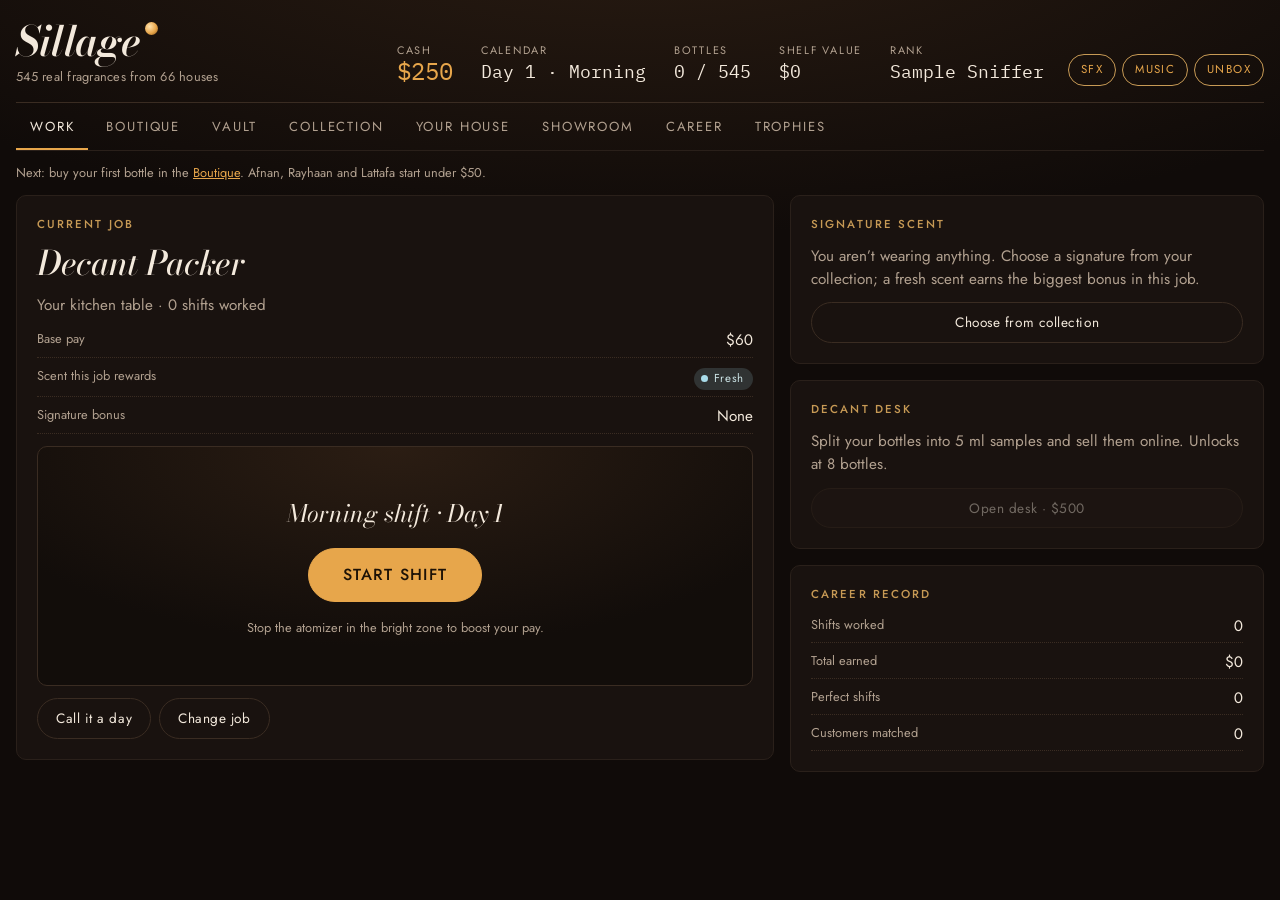
==== sillage.html @ 9f0fe723 "Add 49 fragrance notes and 45 accords to the house lab Black, green, white and matcha tea, ginger, y" ====
<!doctype html>
<html lang="en">
<head>
<meta charset="utf-8">
<meta name="viewport" content="width=device-width, initial-scale=1, viewport-fit=cover">
<title>Sillage Collector</title>
<meta name="claude:viewport-fit-sides" content="cover">
<meta name="description" content="Work your way from decant packer to CEO and build the biggest fragrance collection on Earth, then show it off in a 3D showroom.">
<link rel="preconnect" href="https://fonts.googleapis.com">
<link rel="preconnect" href="https://fonts.gstatic.com" crossorigin>
<link rel="stylesheet" href="https://fonts.googleapis.com/css2?family=Bodoni+Moda:ital,opsz,wght@0,6..96,400..800;1,6..96,400..800&family=IBM+Plex+Mono:wght@400;500&family=Jost:wght@300..600&display=swap">
<style>
/* Layout: a perfumer's counter at night. An instrument strip of stats up top,
   a tabbed work surface below, and a full-bleed showroom stage for the 3D rotunda.
   Single deliberate dark theme: resin-black wood, brass, amber juice. */
:root {
  --resin: #100b09;
  --counter: #19120f;
  --counter-2: #221914;
  --line: #3a2c22;
  --line-soft: #2a201a;
  --text: #f3e9dc;
  --muted: #b2a190;
  --amber: #e7a64b;
  --amber-ink: #1d1206;
  --brass: #c79a55;
  --mist: #b9d3ec;
  --good: #8fd09a;
  --bad: #e7765f;

  --f-display: "Bodoni Moda", Didot, "Bodoni 72", "Bodoni MT", Georgia, serif;
  --f-body: "Jost", "Futura", "Century Gothic", "Avenir Next", system-ui, sans-serif;
  --f-mono: "IBM Plex Mono", ui-monospace, "SF Mono", Menlo, Consolas, monospace;

  --step--1: 0.8rem;
  --step-0: 0.95rem;
  --step-1: 1.15rem;
  --step-2: 1.5rem;
  --step-3: 2.1rem;
  --step-4: clamp(2.4rem, 5vw, 3.6rem);

  --r: 10px;
  color-scheme: dark;
}

* { box-sizing: border-box; }
[hidden] { display: none !important; }
html, body { height: 100%; }
body {
  margin: 0;
  background: var(--resin);
  background-image: radial-gradient(120% 60% at 50% -10%, #2a1c12 0%, transparent 60%);
  background-attachment: fixed;
  color: var(--text);
  font-family: var(--f-body);
  font-size: var(--step-0);
  line-height: 1.5;
  -webkit-font-smoothing: antialiased;
}
button, input, select { font: inherit; color: inherit; }
a { color: var(--amber); }
:focus-visible { outline: 2px solid var(--amber); outline-offset: 2px; }
h1, h2, h3 { font-family: var(--f-display); font-weight: 500; margin: 0; text-wrap: balance; letter-spacing: -0.01em; }
h1 { font-size: var(--step-4); font-style: italic; line-height: 1; }
h2 { font-size: var(--step-3); line-height: 1.1; }
h3 { font-size: var(--step-1); line-height: 1.2; }
p { margin: 0; }
.muted { color: var(--muted); }
.small, .tiny { font-size: var(--step--1); }
.mono { font-family: var(--f-mono); }
.eyebrow { font-size: 0.72rem; letter-spacing: 0.18em; text-transform: uppercase; color: var(--brass); font-weight: 500; }

.app {
  max-width: 1320px; margin: 0 auto;
  padding-left: max(16px, env(safe-area-inset-left, 0px));
  padding-right: max(16px, env(safe-area-inset-right, 0px));
  padding-block: 0 48px;
}

/* ---------- header ---------- */
.top {
  display: grid; grid-template-columns: auto 1fr auto; align-items: end; gap: 24px;
  padding-block: 22px 16px; border-bottom: 1px solid var(--line);
}
.wordmark { font-family: var(--f-display); font-style: italic; font-weight: 600; font-size: 2.6rem; line-height: 0.9; letter-spacing: -0.02em; }
.wordmark::after { content: ""; display: inline-block; width: 0.32em; height: 0.32em; margin-left: 0.12em; border-radius: 50%; background: radial-gradient(circle at 35% 35%, #ffe2ad, var(--amber) 55%, #8a5416); vertical-align: 0.5em; }
.tagline { font-size: var(--step--1); color: var(--muted); margin-top: 6px; letter-spacing: 0.02em; }
.stats { display: flex; flex-wrap: wrap; justify-content: flex-end; gap: 6px 28px; margin: 0; }
.stat { min-width: 0; }
.stat dt { font-size: 0.68rem; letter-spacing: 0.16em; text-transform: uppercase; color: var(--muted); }
.stat dd { margin: 0; font-family: var(--f-mono); font-size: var(--step-1); font-variant-numeric: tabular-nums; white-space: nowrap; }
.stat.cash dd { color: var(--amber); font-size: var(--step-2); line-height: 1.1; }
.toggles { display: flex; gap: 6px; }
.icon-btn {
  border: 1px solid var(--line); background: transparent; border-radius: 999px; padding: 6px 12px;
  font-size: 0.72rem; letter-spacing: 0.12em; text-transform: uppercase; cursor: pointer; color: var(--muted);
}
.icon-btn[aria-pressed="true"] { color: var(--amber); border-color: var(--brass); }
.icon-btn[aria-pressed="false"] { text-decoration: line-through; }

.tabs { display: flex; gap: 4px; overflow-x: auto; scrollbar-width: none; border-bottom: 1px solid var(--line-soft); }
.tabs::-webkit-scrollbar { display: none; }
.tabs button {
  flex: none; background: none; border: 0; padding: 14px 14px 12px; cursor: pointer; color: var(--muted);
  font-size: 0.82rem; letter-spacing: 0.14em; text-transform: uppercase; border-bottom: 2px solid transparent;
}
.tabs button:hover { color: var(--text); }
.tabs button[aria-selected="true"] { color: var(--text); border-bottom-color: var(--amber); }
.goal { padding-block: 12px; font-size: var(--step--1); color: var(--muted); min-height: 2.6em; }
.goal b { color: var(--text); font-weight: 500; }

/* ---------- shared pieces ---------- */
.panel { background: var(--counter); border: 1px solid var(--line-soft); border-radius: var(--r); padding: 20px; display: flex; flex-direction: column; gap: 12px; min-width: 0; }
.section-head { display: flex; flex-wrap: wrap; align-items: end; justify-content: space-between; gap: 12px 32px; margin-block: 8px 20px; }
.section-head > p { max-width: 52ch; }
.sub { font-size: var(--step-2); font-style: italic; margin-block: 36px 14px; }

.btn {
  display: inline-flex; align-items: center; justify-content: center; gap: 6px; cursor: pointer; text-decoration: none;
  background: var(--counter-2); color: var(--text); border: 1px solid var(--line); border-radius: 999px;
  padding: 9px 18px; font-size: 0.85rem; letter-spacing: 0.04em; transition: background 0.15s, border-color 0.15s, transform 0.1s;
}
.btn:hover:not(:disabled) { border-color: var(--brass); }
.btn:active:not(:disabled) { transform: translateY(1px); }
.btn:disabled { opacity: 0.4; cursor: not-allowed; }
.btn-primary { background: var(--amber); color: var(--amber-ink); border-color: var(--amber); font-weight: 500; }
.btn-primary:hover:not(:disabled) { background: #f2b866; border-color: #f2b866; }
.btn-ghost { background: transparent; }
.btn-big { padding: 14px 34px; font-size: 1rem; letter-spacing: 0.08em; text-transform: uppercase; }
.btn-small { padding: 5px 11px; font-size: 0.76rem; }
.btn.on { border-color: var(--amber); color: var(--amber); }
.btn-sell.confirm { background: var(--bad); border-color: var(--bad); color: #1a0703; }
.more { margin: 20px auto 0; display: flex; }
.row-actions { display: flex; flex-wrap: wrap; gap: 8px; }
.hint { font-size: var(--step--1); color: var(--muted); }
.empty { color: var(--muted); padding: 24px 0; grid-column: 1 / -1; }

.fam { --c: #999; display: inline-flex; align-items: center; gap: 6px; font-size: 0.72rem; letter-spacing: 0.06em; padding: 2px 9px 2px 7px; border-radius: 999px; background: color-mix(in srgb, var(--c) 16%, transparent); color: color-mix(in srgb, var(--c) 55%, var(--text)); white-space: nowrap; }
.fam::before { content: ""; width: 7px; height: 7px; border-radius: 50%; background: var(--c); }
.fam-fresh { --c: #a9dcea; } .fam-citrus { --c: #f1d34f; } .fam-aquatic { --c: #3f9fd3; } .fam-aromatic { --c: #93c47d; }
.fam-woody { --c: #b97c42; } .fam-spicy { --c: #cf5530; } .fam-sweet { --c: #e98fb6; } .fam-gourmand { --c: #b0683c; }
.fam-amber { --c: #e3962f; } .fam-oud { --c: #8a5034; } .fam-leather { --c: #9a5634; } .fam-tobacco { --c: #b47a36; }
.fam-floral { --c: #f2a9cb; } .fam-musk { --c: #efe5d6; }
.tier { font-size: 0.68rem; letter-spacing: 0.14em; text-transform: uppercase; color: var(--muted); border: 1px solid var(--line); border-radius: 4px; padding: 1px 6px; white-space: nowrap; }
.tier.vint { color: var(--mist); border-color: color-mix(in srgb, var(--mist) 40%, transparent); }
.tags { display: flex; flex-wrap: wrap; gap: 6px; align-items: center; }
.owned-tag { font-size: 0.74rem; color: var(--good); letter-spacing: 0.04em; }
.owned-tag.sold { color: var(--muted); }

.kv { display: grid; gap: 8px; margin: 0; }
.kv > div { display: flex; justify-content: space-between; gap: 12px; border-bottom: 1px dotted var(--line); padding-bottom: 6px; }
.kv dt { color: var(--muted); font-size: var(--step--1); }
.kv dd { margin: 0; text-align: right; font-variant-numeric: tabular-nums; }
.kv dd small { display: block; color: var(--muted); font-size: 0.72rem; }
.kv.compact > div { padding-bottom: 4px; }

/* ---------- cards ---------- */
.grid { display: grid; grid-template-columns: repeat(auto-fill, minmax(min(100%, 270px), 1fr)); gap: 12px; }
.card {
  display: grid; grid-template-columns: 64px 1fr; gap: 14px; align-items: start;
  background: var(--counter); border: 1px solid var(--line-soft); border-radius: var(--r); padding: 14px 14px 12px;
  transition: border-color 0.2s, transform 0.2s; min-width: 0;
}
.card:hover { border-color: var(--line); transform: translateY(-2px); }
.card-art { display: grid; place-items: center; height: 86px; background: radial-gradient(60% 55% at 50% 60%, #2b1f17, transparent 70%); border-radius: 8px; }
.card-art svg { filter: drop-shadow(0 6px 8px rgba(0, 0, 0, 0.5)); transition: transform 0.3s; }
.card:hover .card-art svg { transform: rotate(-4deg) scale(1.06); }
.card-body { display: flex; flex-direction: column; gap: 6px; min-width: 0; }
.house { font-size: 0.7rem; letter-spacing: 0.16em; text-transform: uppercase; color: var(--brass); }
.card h3 { font-size: 1.08rem; overflow-wrap: anywhere; }
.card-foot { display: flex; flex-wrap: wrap; align-items: center; justify-content: space-between; gap: 6px 10px; margin-top: auto; padding-top: 6px; }
.price { font-family: var(--f-mono); font-variant-numeric: tabular-nums; font-size: 0.95rem; }
.price s { color: var(--muted); font-size: 0.8rem; }
.trend { font-size: 0.6rem; vertical-align: 2px; }
.trend.up { color: var(--bad); } .trend.down { color: var(--good); }
.deal { font-size: 0.7rem; color: var(--amber-ink); background: var(--amber); padding: 1px 7px; border-radius: 4px; letter-spacing: 0.04em; }
.btn-buy { padding: 6px 16px; }
.card.is-owned { opacity: 0.72; }
.card.owned { opacity: 1; }
.card.is-sig { border-color: var(--amber); box-shadow: 0 0 0 1px var(--amber) inset; }
.card.tier-luxury { background: linear-gradient(160deg, #241913, var(--counter) 60%); }
.card.tier-haute, .card.tier-legendary { background: linear-gradient(160deg, #33220f, var(--counter) 65%); border-color: color-mix(in srgb, var(--brass) 55%, transparent); }
.card.tier-legendary h3 { color: #ffdca0; }
.batch { font-family: var(--f-mono); font-size: 0.7rem; color: var(--muted); }
.mini-actions { display: flex; flex-wrap: wrap; gap: 4px; }
.deals { margin-bottom: 32px; }
.deals .card { border-color: color-mix(in srgb, var(--amber) 35%, transparent); }

.filters { display: flex; flex-wrap: wrap; gap: 10px 14px; align-items: end; padding: 16px; background: var(--counter); border: 1px solid var(--line-soft); border-radius: var(--r); }
.filters label, .inline { display: flex; flex-direction: column; gap: 4px; font-size: 0.68rem; letter-spacing: 0.14em; text-transform: uppercase; color: var(--muted); min-width: 0; }
.filters .f-search { flex: 1 1 220px; }
.filters input[type="search"], select {
  background: var(--resin); border: 1px solid var(--line); border-radius: 8px; padding: 8px 10px; font-size: 0.9rem;
  letter-spacing: normal; text-transform: none; color: var(--text); min-width: 0; max-width: 100%;
}
.filters .f-check { flex-direction: row; align-items: center; gap: 8px; padding-bottom: 8px; }
.filters .f-check input { accent-color: var(--amber); width: 16px; height: 16px; }
.count { margin-block: 14px 10px; font-size: var(--step--1); }

/* ---------- work ---------- */
.work-grid { display: grid; grid-template-columns: minmax(0, 1.6fr) minmax(0, 1fr); gap: 16px; align-items: start; }
.job-card h2 { font-style: italic; }
.side-stack { display: flex; flex-direction: column; gap: 16px; min-width: 0; }
.stage { min-height: 240px; border-radius: var(--r); border: 1px solid var(--line); background: radial-gradient(90% 120% at 50% 0%, #2b1d13, #120d0a 70%); padding: 24px; display: grid; place-items: center; text-align: center; }
.shift-idle, .mg-timing, .mg-match, .shift-result { display: flex; flex-direction: column; gap: 16px; align-items: center; width: 100%; }
.shift-time { font-family: var(--f-display); font-style: italic; font-size: var(--step-2); }
.mg-title { font-size: 0.8rem; letter-spacing: 0.2em; text-transform: uppercase; color: var(--brass); }
.meter { position: relative; width: 100%; max-width: 520px; height: 44px; border-radius: 999px; background: linear-gradient(90deg, #1a120d, #2a1d14, #1a120d); border: 1px solid var(--line); overflow: hidden; }
.meter .zone { position: absolute; top: 0; bottom: 0; background: color-mix(in srgb, var(--amber) 28%, transparent); }
.meter .zone.perfect { background: var(--amber); box-shadow: 0 0 18px var(--amber); }
.meter .needle { position: absolute; top: -4px; bottom: -4px; width: 3px; margin-left: -1.5px; background: var(--text); box-shadow: 0 0 10px #fff; border-radius: 2px; }
.customer { font-family: var(--f-display); font-size: var(--step-1); max-width: 40ch; line-height: 1.35; }
.customer .who { display: block; font-family: var(--f-body); font-size: 0.72rem; letter-spacing: 0.16em; text-transform: uppercase; color: var(--brass); margin-bottom: 4px; }
.options { display: grid; grid-template-columns: repeat(auto-fit, minmax(min(100%, 170px), 1fr)); gap: 10px; width: 100%; }
.opt { display: flex; align-items: center; gap: 10px; text-align: left; background: var(--counter-2); border: 1px solid var(--line); border-radius: var(--r); padding: 10px 12px; cursor: pointer; transition: border-color 0.15s, transform 0.15s; min-width: 0; }
.opt:hover { border-color: var(--amber); transform: translateY(-2px); }
.opt span { display: flex; flex-direction: column; font-size: 0.9rem; line-height: 1.25; min-width: 0; overflow-wrap: anywhere; }
.opt small { font-size: 0.66rem; letter-spacing: 0.14em; text-transform: uppercase; color: var(--brass); }
.shift-result .grade { font-family: var(--f-display); font-style: italic; font-size: var(--step-3); }
.shift-result.perfect .grade { color: var(--amber); text-shadow: 0 0 24px color-mix(in srgb, var(--amber) 60%, transparent); }
.shift-result.miss .grade { color: var(--muted); }
.shift-result .pay { font-family: var(--f-mono); font-size: var(--step-3); color: var(--good); line-height: 1; }
.sig-row { display: flex; gap: 12px; align-items: center; }
.sig-row small { font-size: 0.68rem; letter-spacing: 0.14em; text-transform: uppercase; color: var(--brass); }
.bonus-list { list-style: none; padding: 0; margin: 0; display: grid; gap: 4px; font-size: var(--step--1); }
.bonus-list li { display: flex; justify-content: space-between; color: var(--muted); }
.bonus-list b { color: var(--good); font-family: var(--f-mono); font-weight: 400; }

/* ---------- vault ---------- */
.lots { display: grid; grid-template-columns: repeat(auto-fit, minmax(min(100%, 320px), 1fr)); gap: 14px; }
.lot { display: grid; grid-template-columns: 90px 1fr; gap: 16px; padding: 18px; border-radius: var(--r); background: linear-gradient(150deg, #2c1e12, var(--counter) 70%); border: 1px solid color-mix(in srgb, var(--brass) 40%, transparent); min-width: 0; }
.lot-art { display: grid; place-items: center; }
.lot-body { display: flex; flex-direction: column; gap: 8px; align-items: flex-start; min-width: 0; }
.lot h3 { font-size: var(--step-2); font-style: italic; overflow-wrap: anywhere; }

/* ---------- collection ---------- */
.summary { display: grid; grid-template-columns: repeat(auto-fit, minmax(min(100%, 200px), 1fr)); gap: 12px; margin-bottom: 20px; }
.sum-item { background: var(--counter); border: 1px solid var(--line-soft); border-radius: var(--r); padding: 16px 18px; display: flex; flex-direction: column; gap: 2px; min-width: 0; }
.sum-item .muted { font-size: 0.7rem; letter-spacing: 0.14em; text-transform: uppercase; }
.sum-item b { font-family: var(--f-display); font-size: var(--step-3); font-weight: 500; line-height: 1.1; overflow-wrap: anywhere; }
.sum-item small { color: var(--muted); font-size: var(--step--1); }
.sum-item.rank b { font-style: italic; color: var(--amber); font-size: var(--step-2); }
.bar { height: 4px; background: var(--line); border-radius: 4px; overflow: hidden; margin-block: 6px 2px; }
.bar i { display: block; height: 100%; background: var(--amber); }
.coll-layout { display: grid; grid-template-columns: minmax(0, 1fr) 320px; gap: 16px; align-items: start; }
.coll-main { min-width: 0; }
.coll-bar { display: flex; justify-content: space-between; align-items: end; gap: 12px; margin-bottom: 12px; flex-wrap: wrap; }
.inline { flex-direction: row; align-items: center; gap: 8px; }
.coll-side { display: flex; flex-direction: column; gap: 16px; min-width: 0; }
.houses { display: grid; grid-template-columns: 1fr 1fr; gap: 6px; max-height: 420px; overflow-y: auto; padding-right: 4px; }
.house-chip { position: relative; overflow: hidden; display: flex; justify-content: space-between; gap: 6px; text-align: left; background: var(--resin); border: 1px solid var(--line-soft); border-radius: 6px; padding: 6px 8px 8px; font-size: 0.76rem; cursor: pointer; min-width: 0; }
.house-chip span { overflow: hidden; text-overflow: ellipsis; white-space: nowrap; }
.house-chip small { color: var(--muted); font-family: var(--f-mono); font-size: 0.68rem; }
.house-chip i { position: absolute; left: 0; bottom: 0; height: 2px; background: var(--amber); }
.house-chip.on { border-color: var(--amber); }
.house-chip.done { border-color: color-mix(in srgb, var(--good) 50%, transparent); }
.house-chip.done small { color: var(--good); }
.clones { list-style: none; margin: 0; padding: 0; display: grid; gap: 8px; font-size: 0.8rem; }
.clones li { display: grid; gap: 1px; padding: 8px 10px; border: 1px solid var(--line-soft); border-radius: 6px; }
.clones li i { font-size: 0.66rem; letter-spacing: 0.12em; text-transform: uppercase; color: var(--muted); font-style: normal; }
.clones li span { color: var(--muted); }
.clones li span.got { color: var(--text); }
.clones li span.got::before { content: "✓ "; color: var(--good); }
.clones li.paired { border-color: color-mix(in srgb, var(--good) 45%, transparent); }

/* ---------- career ---------- */
.career-layout { display: grid; grid-template-columns: minmax(0, 1fr) 340px; gap: 16px; align-items: start; }
.jobs { display: grid; grid-template-columns: repeat(auto-fill, minmax(min(100%, 280px), 1fr)); gap: 12px; }
.job { background: var(--counter); border: 1px solid var(--line-soft); border-radius: var(--r); padding: 16px; display: flex; flex-direction: column; gap: 10px; align-items: flex-start; min-width: 0; }
.job.current { border-color: var(--amber); }
.job.locked { opacity: 0.7; }
.job-head { display: flex; justify-content: space-between; gap: 10px; width: 100%; }
.job-head h3 { font-style: italic; }
.wage { font-family: var(--f-mono); font-weight: 400; color: var(--amber); white-space: nowrap; }
.wage small { color: var(--muted); font-size: 0.7rem; }
.reqs { list-style: none; margin: 0; padding: 0; display: grid; gap: 3px; font-size: var(--step--1); color: var(--muted); }
.reqs li.ok { color: var(--good); }
.courses { list-style: none; margin: 0; padding: 0; display: grid; gap: 10px; }
.courses li { display: flex; justify-content: space-between; align-items: center; gap: 10px; padding-bottom: 10px; border-bottom: 1px dotted var(--line); }
.courses li div { display: flex; flex-direction: column; min-width: 0; }
.courses li small { color: var(--muted); font-size: 0.74rem; }
.courses .btn { flex: none; }

/* ---------- trophies ---------- */
.trophies { list-style: none; margin: 0; padding: 0; display: grid; grid-template-columns: repeat(auto-fill, minmax(min(100%, 300px), 1fr)); gap: 10px; }
.trophies li { display: grid; grid-template-columns: 34px 1fr auto; gap: 12px; align-items: center; padding: 12px 14px; background: var(--counter); border: 1px solid var(--line-soft); border-radius: var(--r); opacity: 0.55; }
.trophies li.got { opacity: 1; border-color: color-mix(in srgb, var(--brass) 50%, transparent); }
.trophies li div { display: flex; flex-direction: column; min-width: 0; }
.trophies small { color: var(--muted); font-size: 0.76rem; }
.trophies em { font-style: normal; font-family: var(--f-mono); font-size: 0.76rem; color: var(--muted); }
.medal { width: 30px; height: 30px; border-radius: 50%; border: 1px solid var(--line); background: var(--resin); }
.got .medal { background: radial-gradient(circle at 35% 30%, #ffe8b8, var(--amber) 50%, #7a4a12); border-color: var(--brass); box-shadow: 0 0 14px color-mix(in srgb, var(--amber) 45%, transparent); }

/* ---------- showroom ---------- */
body[data-view="showroom"] .goal { display: none; }
.stage#stage { position: relative; display: block; padding: 0; border-radius: 14px; overflow: hidden; height: clamp(440px, calc(100dvh - 190px), 960px); background: #070504; border-color: var(--line-soft); text-align: left; }
.stage3d { position: absolute; inset: 0; }
.showroom-canvas { display: block; width: 100%; height: 100%; touch-action: none; cursor: grab; }
.showroom-canvas:active { cursor: grabbing; }
.hud { position: absolute; inset: 0; pointer-events: none; }
.hud > * { pointer-events: auto; }
.hero-card {
  position: absolute; left: 18px; top: 18px; width: min(320px, calc(100% - 36px)); display: flex; flex-direction: column; gap: 8px;
  padding: 18px; border-radius: 12px; background: rgba(16, 11, 9, 0.62); border: 1px solid rgba(199, 154, 85, 0.3);
  backdrop-filter: blur(10px); -webkit-backdrop-filter: blur(10px);
}
.hero-card h2 { font-style: italic; font-size: var(--step-2); }
.hud-actions { position: absolute; right: 18px; top: 18px; display: flex; flex-direction: column; gap: 8px; align-items: stretch; }
.hud-actions .btn:not(.btn-primary) { background: rgba(16, 11, 9, 0.6); backdrop-filter: blur(6px); -webkit-backdrop-filter: blur(6px); }
.hud-hint { position: absolute; left: 50%; bottom: 14px; transform: translateX(-50%); width: max-content; max-width: calc(100% - 32px); text-align: center; font-size: 0.74rem; color: var(--muted); background: rgba(16, 11, 9, 0.55); padding: 6px 14px; border-radius: 999px; pointer-events: none; }
.tooltip { position: absolute; pointer-events: none; display: flex; flex-direction: column; padding: 8px 12px; background: rgba(16, 11, 9, 0.85); border: 1px solid var(--line); border-radius: 8px; font-family: var(--f-display); font-size: 1rem; max-width: 220px; }
.tooltip small { font-family: var(--f-body); font-size: 0.64rem; letter-spacing: 0.14em; text-transform: uppercase; color: var(--brass); }
.tooltip em { font-style: normal; font-family: var(--f-mono); font-size: 0.78rem; color: var(--amber); }
.empty-note { position: absolute; left: 50%; top: 50%; transform: translate(-50%, -50%); text-align: center; display: flex; flex-direction: column; gap: 10px; align-items: center; padding: 28px; max-width: calc(100% - 32px); background: rgba(16, 11, 9, 0.7); border-radius: 14px; border: 1px solid var(--line); }
.empty-note h2 { font-style: italic; }
.tour-card { position: absolute; left: 0; right: 0; bottom: 56px; text-align: center; pointer-events: none; padding-inline: 16px; opacity: 0; }
.tour-card.show { animation: card 4.6s ease both; }
.tour-card h2 { font-size: clamp(2.2rem, 6vw, 4.6rem); font-style: italic; line-height: 1; text-shadow: 0 4px 40px rgba(0, 0, 0, 0.9); }
.tour-card .house { font-size: 0.85rem; margin-block: 6px; }
.tour-val { font-family: var(--f-mono); color: var(--amber); font-size: 1.1rem; margin-top: 8px; }
@keyframes card { 0% { opacity: 0; transform: translateY(20px); letter-spacing: 0.04em; } 14% { opacity: 1; transform: none; letter-spacing: 0; } 86% { opacity: 1; } 100% { opacity: 0; transform: translateY(-8px); } }
.stage.touring .hero-card, .stage.touring .hud-hint { opacity: 0; transition: opacity 0.4s; }
.photo-exit { position: absolute; right: 18px; bottom: 18px; display: none; background: rgba(16, 11, 9, 0.6); }
.stage.photo .hud, .stage.photo .tour-card { display: none; }
.stage.photo .photo-exit { display: inline-flex; }
.fallback { position: absolute; inset: 0; display: grid; place-content: center; text-align: center; gap: 10px; padding: 24px; }

/* ---------- modal / toasts ---------- */
.modal { position: fixed; inset: 0; z-index: 50; display: grid; place-items: center; padding: 16px; background: rgba(5, 3, 2, 0.75); backdrop-filter: blur(4px); -webkit-backdrop-filter: blur(4px); }
.modal[hidden] { display: none !important; }
.modal-card { width: min(520px, 100%); background: var(--counter); border: 1px solid var(--brass); border-radius: 14px; padding: 24px; display: flex; flex-direction: column; gap: 14px; box-shadow: 0 30px 80px rgba(0, 0, 0, 0.6); }
.auc-head { display: flex; gap: 14px; align-items: center; }
.auc-head h2 { font-style: italic; font-size: var(--step-2); }
.auc-price { display: flex; align-items: baseline; flex-wrap: wrap; gap: 6px 14px; }
.auc-price b { font-family: var(--f-mono); font-size: var(--step-3); font-weight: 400; color: var(--amber); }
.leader { font-size: 0.8rem; color: var(--muted); }
.leader.you { color: var(--good); }
.auc-timer { height: 6px; background: var(--line); border-radius: 6px; overflow: hidden; }
.auc-timer div { height: 100%; background: linear-gradient(90deg, var(--bad), var(--amber)); transition: width 0.12s linear; }
.auc-log { list-style: none; margin: 0; padding: 0; display: grid; gap: 4px; font-size: 0.85rem; min-height: 6.5em; }
.auc-log li { display: flex; justify-content: space-between; color: var(--muted); }
.auc-log li:first-child { color: var(--text); }
.auc-log li.you span { color: var(--good); }
.auc-log b { font-family: var(--f-mono); font-weight: 400; }
.auc-result { font-family: var(--f-display); font-style: italic; font-size: var(--step-1); }

#toasts { position: fixed; z-index: 90; right: max(16px, env(safe-area-inset-right, 0px)); bottom: calc(16px + env(safe-area-inset-bottom, 0px)); display: flex; flex-direction: column; gap: 8px; width: min(340px, calc(100vw - 32px)); pointer-events: none; }
.toast { display: flex; flex-direction: column; gap: 2px; padding: 12px 16px; border-radius: 10px; background: rgba(28, 20, 16, 0.96); border: 1px solid var(--line); box-shadow: 0 12px 30px rgba(0, 0, 0, 0.45); font-size: 0.85rem; animation: toastIn 0.35s ease both; }
.toast b { font-weight: 500; }
.toast span { color: var(--muted); }
.toast.gold { border-color: var(--brass); background: linear-gradient(150deg, #3a2610, rgba(28, 20, 16, 0.96)); }
.toast.gold b { color: var(--amber); }
.toast.good b { color: var(--good); }
.toast.job b { color: var(--mist); }
.toast.bad b { color: var(--bad); }
.toast.out { opacity: 0; transform: translateX(20px); transition: all 0.5s; }
@keyframes toastIn { from { opacity: 0; transform: translateY(12px); } }
.float-num { position: fixed; z-index: 70; transform: translateX(-50%); font-family: var(--f-mono); font-size: 1.3rem; color: var(--good); pointer-events: none; animation: floatUp 1.3s ease-out forwards; text-shadow: 0 2px 12px rgba(0, 0, 0, 0.8); }
@keyframes floatUp { from { opacity: 1; translate: 0 0; } to { opacity: 0; translate: 0 -70px; } }

/* ---------- unboxing ---------- */
.unbox { position: fixed; inset: 0; z-index: 80; background: #080605; animation: ubIn 0.4s ease both; }
.unbox.leaving { animation: ubOut 0.38s ease both; }
@keyframes ubIn { from { opacity: 0; } }
@keyframes ubOut { to { opacity: 0; } }
body.unboxing { overflow: hidden; }
.unbox-stage { position: absolute; inset: 0; }
.unbox-canvas { display: block; width: 100%; height: 100%; cursor: pointer; touch-action: none; }
.unbox-eyebrow { position: absolute; left: 0; right: 0; top: calc(28px + env(safe-area-inset-top, 0px)); text-align: center; font-size: 0.78rem; letter-spacing: 0.24em; text-transform: uppercase; color: var(--brass); pointer-events: none; padding-inline: 16px; }
.unbox-prompt { position: absolute; left: 50%; bottom: calc(48px + env(safe-area-inset-bottom, 0px)); transform: translateX(-50%); font-family: var(--f-display); font-style: italic; font-size: var(--step-2); color: var(--text); pointer-events: none; white-space: nowrap; animation: pulse 1.6s ease-in-out infinite; }
@keyframes pulse { 50% { opacity: 0.45; } }
.unbox-card { position: absolute; left: max(32px, env(safe-area-inset-left, 0px)); bottom: calc(40px + env(safe-area-inset-bottom, 0px)); width: min(420px, calc(100% - 64px)); display: flex; flex-direction: column; gap: 8px; opacity: 0; }
.unbox-card.show { animation: cardIn 0.7s ease forwards; }
@keyframes cardIn { from { opacity: 0; transform: translateY(16px); } to { opacity: 1; transform: none; } }
.unbox-card h2 { font-size: clamp(2rem, 5vw, 3.6rem); font-style: italic; line-height: 1; text-shadow: 0 4px 30px rgba(0, 0, 0, 0.9); }
.unbox-actions { position: absolute; right: max(32px, env(safe-area-inset-right, 0px)); bottom: calc(40px + env(safe-area-inset-bottom, 0px)); display: flex; flex-direction: column; gap: 8px; animation: cardIn 0.6s 0.2s ease both; }
.unbox-actions .btn:not(.btn-primary) { background: rgba(16, 11, 9, 0.6); }
.unbox-skip { position: absolute; right: max(20px, env(safe-area-inset-right, 0px)); top: calc(18px + env(safe-area-inset-top, 0px)); }
@media (max-width: 760px) {
  .unbox-card { left: 16px; right: 16px; width: auto; bottom: calc(96px + env(safe-area-inset-bottom, 0px)); align-items: center; text-align: center; }
  .unbox-card .tags { justify-content: center; }
  .unbox-actions { left: 16px; right: 16px; bottom: calc(24px + env(safe-area-inset-bottom, 0px)); flex-direction: row; flex-wrap: wrap; justify-content: center; }
  .unbox-actions .btn { padding: 8px 14px; font-size: 0.8rem; }
  .unbox-eyebrow { top: calc(64px + env(safe-area-inset-top, 0px)); }
}

/* ---------- responsive ---------- */
@media (max-width: 1000px) {
  .work-grid, .coll-layout, .career-layout { grid-template-columns: minmax(0, 1fr); }
}
@media (max-width: 760px) {
  .top { grid-template-columns: 1fr auto; align-items: center; gap: 14px; }
  .stats { grid-column: 1 / -1; grid-row: 2; display: grid; grid-template-columns: repeat(2, minmax(0, 1fr)); justify-content: stretch; gap: 8px 14px; }
  .stat.cash { grid-column: 1 / -1; }
  .stat dd { font-size: 0.95rem; overflow: hidden; text-overflow: ellipsis; }
  .wordmark { font-size: 2rem; }
  .tagline { display: none; }
  .stage#stage { height: calc(100dvh - 330px); min-height: 440px; }
  .hero-card { left: 10px; top: 10px; padding: 12px; width: calc(100% - 20px); gap: 6px; }
  .hero-card .kv, .hud-hint { display: none; }
  .hud-actions { top: auto; right: 10px; left: 10px; bottom: 10px; flex-direction: row; flex-wrap: wrap; justify-content: center; }
  .hud-actions .btn { padding: 7px 12px; font-size: 0.76rem; }
  .tour-card { bottom: 110px; }
  .card { grid-template-columns: 52px 1fr; }
  .lot { grid-template-columns: 64px 1fr; }
}
@media (prefers-reduced-motion: reduce) {
  *, *::before, *::after { animation-duration: 0.01ms !important; transition-duration: 0.01ms !important; }
}

/* ---------- your house (atelier) ---------- */
.found-grid { display: grid; grid-template-columns: minmax(0, 1.3fr) minmax(0, 1fr); gap: 16px; }
.field { display: flex; flex-direction: column; gap: 6px; }
.field > span { font-size: 0.7rem; letter-spacing: 0.16em; text-transform: uppercase; color: var(--muted); }
.field input, .field select { background: var(--resin); border: 1px solid var(--line); border-radius: 8px; padding: 9px 12px; min-width: 0; }
.field.color { flex-direction: row; align-items: center; justify-content: space-between; }
.field.color input { width: 56px; height: 34px; padding: 2px; cursor: pointer; }
.palettes { display: grid; grid-template-columns: repeat(4, minmax(0, 1fr)); gap: 8px; }
.pal { background: var(--bg); color: var(--fg); border: 1px solid var(--line); border-radius: 8px; padding: 10px 6px; cursor: pointer; display: flex; flex-direction: column; align-items: center; gap: 2px; }
.pal b { font-family: var(--f-display); font-size: 1.3rem; font-weight: 500; }
.pal small { font-size: 0.66rem; opacity: 0.85; text-align: center; }
.pal.on { outline: 2px solid var(--amber); outline-offset: 2px; }
.found-preview { background: var(--bg); color: var(--fg); align-items: center; justify-content: center; min-height: 260px; text-align: center; }
.fp-name { font-family: var(--f-display); font-size: var(--step-3); letter-spacing: 0.12em; overflow-wrap: anywhere; }
.fp-city { letter-spacing: 0.4em; font-size: 0.8rem; opacity: 0.8; }
.maison-stats { display: flex; flex-wrap: wrap; gap: 12px 28px; }
.maison-stats > div { display: flex; flex-direction: column; gap: 2px; min-width: 110px; }
.maison-stats b { font-family: var(--f-mono); font-size: var(--step-1); font-weight: 500; }
.maison-stats .bar, .harmony .bar { height: 4px; background: var(--line-soft); border-radius: 4px; overflow: hidden; }
.maison-stats .bar i, .harmony .bar i { display: block; height: 100%; background: linear-gradient(90deg, var(--brass), var(--amber)); }
.subnav { display: flex; gap: 6px; flex-wrap: wrap; margin-bottom: 16px; }
.subnav button { background: transparent; border: 1px solid var(--line); border-radius: 999px; padding: 7px 16px; cursor: pointer; color: var(--muted); font-size: 0.82rem; }
.subnav button.on { color: var(--amber-ink); background: var(--amber); border-color: var(--amber); }
.range { display: grid; grid-template-columns: repeat(auto-fill, minmax(min(100%, 360px), 1fr)); gap: 16px; }
.cr-head { display: flex; gap: 12px; align-items: center; }
.creation .kv dd { font-family: var(--f-mono); font-size: 0.82rem; text-align: right; }
.reviews { list-style: none; margin: 0; padding: 0; display: grid; gap: 6px; font-size: var(--step--1); color: var(--muted); }
.reviews b { color: var(--text); font-weight: 500; }
.stars { color: var(--amber); letter-spacing: 1px; white-space: nowrap; }
.stars i { color: var(--line); font-style: normal; }
.empty-house { align-items: flex-start; max-width: 560px; }
.steps { list-style: none; display: flex; flex-wrap: wrap; gap: 6px; padding: 0; margin: 0 0 14px; }
.steps button { background: none; border: 0; border-bottom: 2px solid var(--line); padding: 6px 4px; color: var(--muted); cursor: pointer; font-size: 0.85rem; }
.steps li.on button { color: var(--text); border-color: var(--amber); }
.steps li.done button { color: var(--good); }
.lab-grid { display: grid; grid-template-columns: minmax(0, 1fr) 300px; gap: 16px; align-items: start; }
.notes-cols { display: grid; gap: 12px; }
.notes { display: flex; flex-wrap: wrap; gap: 6px; }
.note { --c: #999; display: inline-flex; gap: 6px; align-items: baseline; background: color-mix(in srgb, var(--c) 10%, transparent); border: 1px solid color-mix(in srgb, var(--c) 35%, var(--line)); color: var(--text); border-radius: 999px; padding: 5px 11px; cursor: pointer; font-size: 0.82rem; }
.note small { color: var(--muted); font-family: var(--f-mono); font-size: 0.68rem; }
.note.on { background: color-mix(in srgb, var(--c) 45%, var(--counter)); border-color: var(--c); }
.lab-summary { position: sticky; top: 12px; }
.harmony { display: grid; grid-template-columns: auto 1fr; align-items: baseline; gap: 4px 12px; }
.harmony b { font-family: var(--f-mono); font-size: var(--step-3); text-align: right; font-weight: 500; }
.harmony .bar { grid-column: 1 / -1; }
.acc { display: inline-block; border: 1px solid var(--brass); color: var(--brass); border-radius: 999px; padding: 0 8px; margin: 2px 2px 0 0; font-size: 0.72rem; }
.bad { color: var(--bad); }
.studio { display: grid; grid-template-columns: minmax(0, 1.1fr) minmax(0, 1fr) 280px; gap: 16px; align-items: start; }
.mp-wrap { display: flex; flex-direction: column; gap: 6px; }
.mp-view { aspect-ratio: 4 / 5; width: 100%; border-radius: var(--r); background: radial-gradient(80% 60% at 50% 35%, #3a2a1e, #120c09 70%); border: 1px solid var(--line-soft); overflow: hidden; }
.mp-view canvas { width: 100% !important; height: 100% !important; display: block; }
.studio-ctrls { gap: 10px; }
.lab-nav { margin-top: 16px; }
.biz-grid { display: grid; grid-template-columns: repeat(auto-fit, minmax(min(100%, 380px), 1fr)); gap: 16px; }
.ledger { list-style: none; margin: 0; padding: 0; display: grid; gap: 4px; font-family: var(--f-mono); font-size: 0.82rem; }
.ledger li { display: grid; grid-template-columns: 1fr 1fr auto; gap: 8px; border-bottom: 1px dotted var(--line); padding-bottom: 4px; }
.courses li.done { opacity: 0.6; }

/* collector requests + mystery boxes */
.wants { list-style: none; margin: 0; padding: 0; display: grid; grid-template-columns: repeat(auto-fill, minmax(min(100%, 300px), 1fr)); gap: 10px; }
.wants li { display: flex; align-items: center; justify-content: space-between; gap: 10px; background: var(--counter); border: 1px solid var(--line-soft); border-radius: var(--r); padding: 10px 14px; }
.wants li > div { display: flex; gap: 10px; align-items: center; min-width: 0; }
.wants li > div > div { display: flex; flex-direction: column; min-width: 0; }
.wants small { color: var(--muted); font-size: 0.72rem; }
.wants li.done { opacity: 0.55; }
.mystery { display: grid; grid-template-columns: repeat(auto-fit, minmax(min(100%, 260px), 1fr)); gap: 12px; }
.mystery-box { flex-direction: row; align-items: center; gap: 14px; }
.mystery-box > div:nth-child(2) { flex: 1; min-width: 0; }
.mb-art { width: 52px; height: 52px; flex: none; border-radius: 8px; background: linear-gradient(135deg, var(--brass), #6a4a20); display: grid; place-items: center; font-family: var(--f-display); font-size: 1.7rem; color: var(--amber-ink); }

@media (max-width: 900px) {
  .found-grid, .lab-grid, .studio { grid-template-columns: 1fr; }
  .lab-summary { position: static; }
  .palettes { grid-template-columns: repeat(2, minmax(0, 1fr)); }
  .mp-view { max-width: 420px; }
}

/* AI designer */
.ai-box { display: flex; flex-direction: column; gap: 8px; padding: 12px; border: 1px solid color-mix(in srgb, var(--amber) 45%, var(--line)); border-radius: 8px; background: color-mix(in srgb, var(--amber) 6%, transparent); margin-bottom: 4px; }
.ai-box textarea { background: var(--resin); border: 1px solid var(--line); border-radius: 8px; padding: 9px 12px; resize: vertical; min-height: 4.5em; font: inherit; color: inherit; }

/* ---------- house website: browser window ---------- */
.launch-site { max-width: 640px; }
.domain { display: flex; align-items: center; background: var(--resin); border: 1px solid var(--line); border-radius: 8px; overflow: hidden; }
.domain span { padding: 0 10px; color: var(--muted); font-family: var(--f-mono); font-size: 0.85rem; }
.domain input { flex: 1; min-width: 0; border: 0 !important; border-radius: 0 !important; font-family: var(--f-mono); }
.pill { display: inline-grid; place-items: center; min-width: 18px; height: 18px; padding: 0 5px; border-radius: 9px; background: var(--bad); color: #1a0703; font-size: 0.7rem; margin-left: 4px; }
.browser { border: 1px solid #3c3c40; border-radius: 12px; overflow: hidden; background: #1e1e21; box-shadow: 0 24px 60px rgba(0, 0, 0, 0.45); }
.b-chrome { display: flex; align-items: center; gap: 6px; padding: 9px 12px; background: linear-gradient(#2c2c30, #242427); border-bottom: 1px solid #38383d; }
.b-dots { display: flex; gap: 6px; margin-right: 6px; }
.b-dots i { width: 11px; height: 11px; border-radius: 50%; background: #ff5f57; }
.b-dots i:nth-child(2) { background: #febc2e; } .b-dots i:nth-child(3) { background: #28c840; }
.b-nav { background: none; border: 0; color: #d6d6da; font-size: 1.15rem; width: 28px; height: 28px; border-radius: 6px; cursor: pointer; }
.b-nav:hover:not(:disabled) { background: #36363b; }
.b-nav:disabled { opacity: 0.3; cursor: default; }
.b-url { flex: 1; min-width: 0; display: flex; align-items: center; gap: 6px; background: #161618; border-radius: 8px; padding: 6px 12px; font-family: var(--f-body); font-size: 0.82rem; color: #e6e6ea; white-space: nowrap; overflow: hidden; }
.b-lock { font-size: 0.72rem; opacity: 0.7; }
.b-path { color: #8e8e95; overflow: hidden; text-overflow: ellipsis; }

/* the storefront: its own look, driven by --s-* tokens from the house */
.site-view { position: relative; height: min(78vh, 760px); overflow: auto; background: var(--s-bg); color: var(--s-fg); font-family: var(--f-body); transition: opacity 0.2s; --s-muted: color-mix(in srgb, var(--s-fg) 62%, var(--s-bg)); --s-line: color-mix(in srgb, var(--s-fg) 16%, var(--s-bg)); scrollbar-color: var(--s-line) transparent; }
.site-view[data-font="serif"] h1, .site-view[data-font="serif"] h2, .site-view[data-font="serif"] h3 { font-family: var(--f-display); font-weight: 500; }
.site-view[data-font="sans"] h1, .site-view[data-font="sans"] h2, .site-view[data-font="sans"] h3 { font-family: var(--f-body); font-weight: 600; letter-spacing: -0.02em; font-style: normal; text-transform: none; }
.site-view button { font: inherit; color: inherit; background: none; border: 0; padding: 0; cursor: pointer; text-align: inherit; }
.site-view input, .site-view textarea, .site-view select { background: transparent; color: var(--s-fg); border: 1px solid var(--s-line); border-radius: 4px; padding: 10px 12px; min-width: 0; font: inherit; }
.site-view input:focus, .site-view textarea:focus, .site-view select:focus { outline: 2px solid var(--s-accent); outline-offset: 1px; }
.site-view select option { background: var(--s-bg); }
.w-announce { background: var(--s-accent); color: var(--s-bg); text-align: center; font-size: 0.74rem; letter-spacing: 0.14em; text-transform: uppercase; padding: 7px 12px; }
.w-header { position: sticky; top: 0; z-index: 2; display: flex; align-items: center; gap: 18px; padding: 16px clamp(16px, 4vw, 40px); background: color-mix(in srgb, var(--s-bg) 92%, transparent); backdrop-filter: blur(8px); -webkit-backdrop-filter: blur(8px); border-bottom: 1px solid var(--s-line); }
.w-logo { font-family: var(--f-display) !important; font-size: 1.25rem !important; letter-spacing: 0.22em; white-space: nowrap; }
.w-nav { display: flex; gap: 18px; flex: 1; flex-wrap: wrap; }
.w-nav button { font-size: 0.82rem; letter-spacing: 0.08em; text-transform: uppercase; color: var(--s-muted); padding: 4px 0; border-bottom: 1px solid transparent; white-space: nowrap; flex: none; }
.w-nav button.on, .w-nav button:hover { color: var(--s-fg); border-bottom-color: var(--s-accent); }
.w-search input { width: 150px; padding: 7px 10px; font-size: 0.85rem; }
.w-bag { font-size: 0.82rem; letter-spacing: 0.08em; text-transform: uppercase; white-space: nowrap; }
.w-bag span { display: inline-grid; place-items: center; min-width: 20px; height: 20px; border-radius: 10px; background: var(--s-accent); color: var(--s-bg); font-size: 0.72rem; margin-left: 4px; }
.w-main { padding: 0 clamp(16px, 4vw, 40px); }
.w-flash { margin: 16px 0 0; padding: 10px 14px; border: 1px solid var(--s-accent); border-radius: 4px; font-size: 0.88rem; }
.w-sec { padding: 40px 0; border-bottom: 1px solid var(--s-line); }
.w-sec:last-child { border-bottom: 0; }
.w-sec h2 { font-size: 1.7rem; }
.w-title { font-size: clamp(1.8rem, 4vw, 2.6rem); margin-bottom: 16px; }
.w-kicker, .w-label { font-size: 0.7rem; letter-spacing: 0.18em; text-transform: uppercase; color: var(--s-muted); }
.w-muted { color: var(--s-muted); }
.w-small { font-size: 0.82rem; margin-top: 6px; }
.w-bad { color: #c8433a; }
.w-ok { padding: 10px 14px; border-left: 3px solid var(--s-accent); background: var(--s-card); margin: 12px 0; }
.w-link { text-decoration: underline; text-underline-offset: 3px; font-size: 0.86rem; display: inline-block; margin-top: 4px; }
.w-row { display: flex; gap: 10px; flex-wrap: wrap; align-items: center; }
.w-btn { display: inline-flex; align-items: center; justify-content: center; background: var(--s-accent) !important; color: var(--s-bg) !important; padding: 13px 26px !important; font-size: 0.8rem !important; letter-spacing: 0.14em; text-transform: uppercase; border-radius: 2px; transition: opacity 0.15s; }
.w-btn:hover { opacity: 0.86; }
.w-btn-line { background: transparent !important; color: var(--s-fg) !important; box-shadow: inset 0 0 0 1px var(--s-fg); }
.w-wide { width: 100%; }
.w-grow { flex: 1; }
.w-hero { display: grid; grid-template-columns: minmax(0, 1fr) minmax(0, 1fr); gap: 24px; align-items: center; min-height: 420px; padding: 32px 0; border-bottom: 1px solid var(--s-line); }
.w-hero h1 { font-size: clamp(2.4rem, 6vw, 4.4rem); line-height: 1; margin: 12px 0 16px; }
.site-view[data-tpl="luxe"] .w-hero h1 { font-style: italic; }
.w-lede { font-size: 1.05rem; color: var(--s-muted); max-width: 40ch; margin-bottom: 24px; }
.w-hero-art { position: relative; height: 400px; }
.w-hero-art .w-img { position: absolute; height: 100%; width: auto; max-width: 70%; }
.w-hero-box { left: 4%; top: 6%; height: 82% !important; opacity: 0.92; }
.w-hero-bottle { right: 4%; bottom: 0; filter: drop-shadow(0 20px 30px rgba(0, 0, 0, 0.35)); }
.w-img { display: block; object-fit: contain; }
.w-img:not([src]) { visibility: hidden; }
.w-sec-head { display: flex; align-items: baseline; justify-content: space-between; gap: 12px; margin-bottom: 20px; }
.w-grid { display: grid; grid-template-columns: repeat(auto-fill, minmax(min(100%, 200px), 1fr)); gap: 28px 20px; }
.w-card { display: flex; flex-direction: column; gap: 10px; }
.w-card-img { background: var(--s-card) !important; aspect-ratio: 4 / 5; display: grid !important; place-items: center; border-radius: 2px; overflow: hidden; transition: transform 0.25s; }
.w-card-img:hover { transform: translateY(-3px); }
.w-card-img .w-img { width: 82%; height: 92%; }
.w-card h3 { font-size: 1.15rem; }
.w-card-body { display: flex; flex-direction: column; gap: 6px; align-items: flex-start; }
.w-price { display: flex; gap: 8px; align-items: center; }
.w-stars { color: var(--s-accent); letter-spacing: 1px; font-size: 0.85rem; }
.w-stars i { font-style: normal; color: var(--s-line); }
.w-band { padding: 56px clamp(16px, 6vw, 80px); margin: 0 calc(-1 * clamp(16px, 4vw, 40px)); background: var(--s-card); text-align: center; }
.w-band > div { max-width: 640px; margin: 0 auto; display: flex; flex-direction: column; gap: 12px; align-items: center; }
.w-posts { display: grid; grid-template-columns: repeat(auto-fill, minmax(min(100%, 240px), 1fr)); gap: 20px; }
.w-post { border-top: 1px solid var(--s-fg); padding-top: 12px; display: flex; flex-direction: column; gap: 6px; }
.w-post h3 { font-size: 1.25rem; }
.w-news { padding: 48px 0; text-align: center; display: flex; flex-direction: column; gap: 10px; align-items: center; }
.w-news .w-row { justify-content: center; }
.w-news input { width: min(320px, 100%); }
.w-filters { display: flex; flex-wrap: wrap; justify-content: space-between; gap: 12px; margin-bottom: 12px; }
.w-chips { display: flex; flex-wrap: wrap; gap: 6px; }
.w-chips button { border: 1px solid var(--s-line) !important; padding: 6px 14px !important; border-radius: 999px; font-size: 0.8rem; }
.w-chips button.on { background: var(--s-fg) !important; color: var(--s-bg) !important; border-color: var(--s-fg) !important; }
.w-select { display: flex; gap: 8px; align-items: center; font-size: 0.82rem; color: var(--s-muted); }
.w-product { display: grid; grid-template-columns: minmax(0, 1.1fr) minmax(0, 1fr); gap: 40px; }
.w-gallery { display: flex; flex-direction: column; gap: 10px; }
.w-main-img { background: var(--s-card); aspect-ratio: 4 / 5; display: grid; place-items: center; }
.w-main-img .w-img { width: 80%; height: 90%; }
.w-thumbs { display: flex; gap: 10px; }
.w-thumbs button { width: 74px; aspect-ratio: 4 / 5; background: var(--s-card) !important; display: grid !important; place-items: center; outline: 1px solid transparent; }
.w-thumbs button.on { outline-color: var(--s-fg); }
.w-thumbs .w-img { width: 80%; height: 90%; }
.w-buy { display: flex; flex-direction: column; gap: 14px; align-items: stretch; }
.w-buy h1 { font-size: clamp(2rem, 4vw, 3rem); line-height: 1.05; }
.w-big-price { font-size: 1.5rem; }
.w-opts { display: flex; gap: 8px; align-items: center; flex-wrap: wrap; }
.w-opts .w-label { width: 100%; }
.w-opts button { border: 1px solid var(--s-line) !important; padding: 10px 16px !important; display: flex !important; flex-direction: column; align-items: center; font-size: 0.85rem; min-width: 96px; }
.w-opts button small { color: var(--s-muted); font-size: 0.74rem; }
.w-opts button.on { border-color: var(--s-fg) !important; box-shadow: inset 0 0 0 1px var(--s-fg); }
.w-qty { display: inline-flex; align-items: center; border: 1px solid var(--s-line); }
.w-qty button { width: 38px; height: 42px; font-size: 1.1rem; text-align: center !important; }
.w-qty span { min-width: 28px; text-align: center; }
.w-stock { font-size: 0.82rem; color: var(--s-muted); }
.w-buy details { border-top: 1px solid var(--s-line); padding: 12px 0 0; }
.w-buy summary { cursor: pointer; font-size: 0.8rem; letter-spacing: 0.14em; text-transform: uppercase; }
.w-buy details p { margin-top: 8px; color: var(--s-muted); font-size: 0.92rem; }
.w-pyramid { display: grid; gap: 6px; margin: 10px 0 0; }
.w-pyramid div { display: grid; grid-template-columns: 70px 1fr; gap: 10px; }
.w-pyramid dt { font-size: 0.72rem; letter-spacing: 0.14em; text-transform: uppercase; color: var(--s-muted); }
.w-pyramid dd { margin: 0; }
.w-reviews { list-style: none; padding: 0; margin: 0; display: grid; gap: 16px; max-width: 760px; }
.w-reviews li { border-bottom: 1px solid var(--s-line); padding-bottom: 14px; display: flex; flex-direction: column; gap: 4px; }
.w-cart-grid { display: grid; grid-template-columns: minmax(0, 1.5fr) minmax(260px, 1fr); gap: 32px; align-items: start; }
.w-lines { list-style: none; margin: 0; padding: 0; display: grid; gap: 16px; }
.w-lines li { display: grid; grid-template-columns: 72px 1fr auto; gap: 14px; align-items: center; border-bottom: 1px solid var(--s-line); padding-bottom: 16px; }
.w-line-img { width: 72px; height: 90px; background: var(--s-card); }
.w-lines li > div { display: flex; flex-direction: column; gap: 6px; align-items: flex-start; }
.w-line-end { align-items: flex-end !important; }
.w-summary { background: var(--s-card); padding: 20px; display: flex; flex-direction: column; gap: 14px; }
.w-code .w-row { flex-wrap: nowrap; }
.w-code input { flex: 1; text-transform: uppercase; }
.w-totals { display: grid; gap: 8px; margin: 0; }
.w-totals div { display: flex; justify-content: space-between; }
.w-totals dd { margin: 0; }
.w-total { border-top: 1px solid var(--s-line); padding-top: 10px; font-size: 1.1rem; }
.w-form { display: flex; flex-direction: column; gap: 12px; }
.w-form h3 { font-size: 1.1rem; margin-top: 8px; }
.w-field { display: flex; flex-direction: column; gap: 4px; font-size: 0.82rem; color: var(--s-muted); }
.w-field.err input, .w-field.err textarea { border-color: #c8433a; }
.w-field small { color: #c8433a; }
.w-two { display: grid; grid-template-columns: 1fr 1fr; gap: 12px; }
.w-test { font-size: 0.82rem; padding: 10px 12px; border: 1px dashed var(--s-line); color: var(--s-muted); }
.w-mini { list-style: none; padding: 0; margin: 0; display: grid; gap: 8px; font-size: 0.9rem; }
.w-mini li { display: flex; justify-content: space-between; gap: 10px; }
.w-done, .w-article { max-width: 680px; display: flex; flex-direction: column; gap: 14px; align-items: flex-start; }
.w-article p { line-height: 1.7; }
.w-facts { display: grid; grid-template-columns: repeat(3, 1fr); gap: 16px; width: 100%; margin: 12px 0 0; }
.w-facts div { border-top: 1px solid var(--s-fg); padding-top: 8px; }
.w-facts dd { margin: 0; font-size: 1.6rem; font-family: var(--f-display); }
.w-footer { display: grid; grid-template-columns: 2fr 1fr 1fr; gap: 20px; padding: 36px clamp(16px, 4vw, 40px); border-top: 1px solid var(--s-line); background: var(--s-card); }
.w-footer > div { display: flex; flex-direction: column; gap: 4px; align-items: flex-start; }
.w-logo-f { font-family: var(--f-display); letter-spacing: 0.22em; }
.w-copy { grid-column: 1 / -1; font-size: 0.75rem; }

/* site dashboard */
.site-switch { margin-top: -4px; }
.kpis { display: grid; grid-template-columns: repeat(auto-fit, minmax(min(100%, 200px), 1fr)); gap: 12px; margin-bottom: 16px; }
.kpis > div { background: var(--counter); border: 1px solid var(--line-soft); border-radius: var(--r); padding: 14px 16px; display: flex; flex-direction: column; gap: 2px; }
.kpis b { font-family: var(--f-mono); font-size: var(--step-2); font-weight: 500; }
.kpis small { color: var(--muted); font-size: 0.74rem; }
.admin-grid { display: grid; grid-template-columns: repeat(auto-fit, minmax(min(100%, 420px), 1fr)); gap: 16px; }
.rev-chart { display: flex; align-items: flex-end; gap: 2px; height: 180px; padding-top: 8px; border-bottom: 1px solid var(--line); }
.rev-bar { position: relative; flex: 0 1 44px; height: 100%; display: flex; flex-direction: column; justify-content: flex-end; align-items: stretch; outline: none; }
.rev-bar i { display: block; background: var(--amber); border-radius: 4px 4px 0 0; min-height: 2px; }
.rev-bar.live i { background: color-mix(in srgb, var(--amber) 55%, var(--counter)); }
.rev-bar em { position: absolute; bottom: -18px; left: 0; right: 0; text-align: center; font-style: normal; font-size: 0.62rem; color: var(--muted); font-family: var(--f-mono); }
.rev-bar::before { content: ""; position: absolute; inset: 0 -1px; }
.rev-tip { display: none; position: absolute; bottom: calc(100% + 6px); left: 50%; transform: translateX(-50%); background: #0c0806; border: 1px solid var(--line); border-radius: 6px; padding: 6px 9px; font-size: 0.72rem; white-space: nowrap; z-index: 3; color: var(--text); }
.rev-bar:hover .rev-tip, .rev-bar:focus .rev-tip { display: block; }
.rev-bar:hover i, .rev-bar:focus i { filter: brightness(1.15); }
.rev-chart + .hint { margin-top: 24px; }
.orders { overflow-x: auto; }
.orders table { width: 100%; border-collapse: collapse; font-size: 0.8rem; }
.orders th { text-align: left; font-weight: 500; color: var(--muted); font-size: 0.68rem; letter-spacing: 0.12em; text-transform: uppercase; padding: 6px 8px; border-bottom: 1px solid var(--line); }
.orders td { padding: 7px 8px; border-bottom: 1px dotted var(--line); vertical-align: top; }
.orders td small { display: block; color: var(--muted); }
.orders td:first-child, .orders td:nth-child(5) { font-family: var(--f-mono); }
.orders tr.test td { color: var(--mist); }
.inbox { list-style: none; margin: 0; padding: 0; display: grid; gap: 12px; max-height: 420px; overflow: auto; }
.inbox li { border-bottom: 1px dotted var(--line); padding-bottom: 10px; display: flex; flex-direction: column; gap: 6px; }
.inbox li.done { opacity: 0.6; }
.good { color: var(--good); }
.code-form input { flex: 1; min-width: 100px; text-transform: uppercase; font-family: var(--f-mono); background: var(--resin); border: 1px solid var(--line); border-radius: 8px; padding: 8px 10px; }
.code-form select { background: var(--resin); border: 1px solid var(--line); border-radius: 8px; padding: 8px 10px; }
.studio-ctrls textarea { background: var(--resin); border: 1px solid var(--line); border-radius: 8px; padding: 9px 12px; font: inherit; color: inherit; resize: vertical; }

@media (max-width: 760px) {
  .w-hero, .w-product, .w-cart-grid { grid-template-columns: 1fr; }
  .w-hero-art { height: 300px; }
  .w-header { flex-wrap: wrap; gap: 10px; }
  .w-logo { font-size: 1rem !important; letter-spacing: 0.14em; flex: 1 1 100%; }
  .w-nav { order: 3; flex: 1 1 100%; gap: 16px; overflow-x: auto; flex-wrap: nowrap; scrollbar-width: none; }
  .w-search { flex: 1; }
  .w-search input { width: 100%; }
  .w-footer { grid-template-columns: 1fr 1fr; }
  .w-footer > div:first-child { grid-column: 1 / -1; }
  .b-dots { display: none; }
  .site-view { height: 72vh; }
}

</style>
</head>
<body>
<div class="app">
  <header class="top">
    <div class="brand">
      <p class="wordmark">Sillage</p>
      <p class="tagline" id="catalog-count">Real fragrances from the world’s houses</p>
    </div>
    <dl class="stats" aria-label="Your status">
      <div class="stat cash"><dt>Cash</dt><dd id="stat-cash">$0</dd></div>
      <div class="stat"><dt>Calendar</dt><dd id="stat-day">Day 1</dd></div>
      <div class="stat"><dt>Bottles</dt><dd id="stat-bottles">0</dd></div>
      <div class="stat"><dt>Shelf value</dt><dd id="stat-value">$0</dd></div>
      <div class="stat"><dt>Rank</dt><dd id="stat-rank">Sample Sniffer</dd></div>
    </dl>
    <div class="toggles">
      <button class="icon-btn" id="btn-sfx" data-action="toggle-sfx" aria-pressed="true" title="Sound effects">SFX</button>
      <button class="icon-btn" id="btn-music" data-action="toggle-music" aria-pressed="true" title="Showroom music">Music</button>
      <button class="icon-btn" id="btn-unbox" data-action="toggle-unbox" aria-pressed="true" title="Play the unboxing scene for new bottles">Unbox</button>
    </div>
  </header>

  <nav class="tabs" role="tablist" aria-label="Game sections">
    <button role="tab" data-tab="work">Work</button>
    <button role="tab" data-tab="boutique">Boutique</button>
    <button role="tab" data-tab="vault">Vault</button>
    <button role="tab" data-tab="collection">Collection</button>
    <button role="tab" data-tab="atelier">Your House</button>
    <button role="tab" data-tab="showroom">Showroom</button>
    <button role="tab" data-tab="career">Career</button>
    <button role="tab" data-tab="trophies">Trophies</button>
  </nav>

  <p class="goal" id="goal"></p>

  <main>
    <section class="tab" id="tab-work" hidden></section>

    <section class="tab" id="tab-boutique" hidden>
      <div class="section-head">
        <div><p class="eyebrow">Today’s deals · <span id="deals-day">Day 1</span></p><h1>The Boutique</h1></div>
        <p class="muted">Prices drift a little every day. Eight bottles are marked down each morning.</p>
      </div>
      <div class="grid deals" id="deals"></div>

      <h2 class="sub">Mystery boxes</h2>
      <div class="mystery" id="mystery"></div>

      <div class="filters">
        <label class="f-search"><span>Search</span><input id="f-q" type="search" placeholder="Aventus, Byredo, oud…" autocomplete="off"></label>
        <label><span>House</span><select id="f-house"></select></label>
        <label><span>Family</span><select id="f-family"></select></label>
        <label><span>Tier</span><select id="f-tier"></select></label>
        <label><span>Sort</span><select id="f-sort"><option value="value">Price, low to high</option><option value="dear">Price, high to low</option><option value="house">House</option><option value="name">Name</option></select></label>
        <label class="f-check"><input id="f-hide" type="checkbox"><span>Hide owned</span></label>
      </div>
      <p class="muted count" id="shop-count"></p>
      <div class="grid" id="shop-grid"></div>
      <button class="btn btn-ghost more" id="shop-more" data-action="shop-more" hidden>Show more</button>
    </section>

    <section class="tab" id="tab-vault" hidden>
      <div class="section-head">
        <div><p class="eyebrow">Discontinued &amp; legendary</p><h1>The Vault</h1></div>
        <p class="muted">Bottles no boutique sells anymore. Three lots go under the hammer each day; anything else trades on the grey market at a markup. Vintage value climbs every day you hold it.</p>
      </div>
      <div class="lots" id="lots"></div>
      <h2 class="sub">Collector requests</h2>
      <p class="muted small">Buyers posting today. If the bottle is on your shelf you can sell it to them above its value.</p>
      <ul class="wants" id="wants"></ul>
      <h2 class="sub">Grey market</h2>
      <div class="grid" id="vault-grid"></div>
    </section>

    <section class="tab" id="tab-collection" hidden>
      <div class="section-head"><div><p class="eyebrow">Your shelves</p><h1>Collection</h1></div><a class="btn btn-primary" href="#showroom" data-tab="showroom">Open the 3D showroom</a></div>
      <div class="summary" id="coll-summary"></div>
      <div class="coll-layout">
        <div class="coll-main">
          <div class="coll-bar"><p class="muted" id="coll-filter-note"></p>
            <label class="inline"><span>Sort</span><select id="c-sort"><option value="value">Most valuable</option><option value="house">By house</option><option value="recent">Most recent</option></select></label></div>
          <div class="grid" id="coll-grid"></div>
          <button class="btn btn-ghost more" id="coll-more" data-action="coll-more" hidden>Show more</button>
        </div>
        <aside class="coll-side">
          <article class="panel"><p class="eyebrow">House progress</p><div class="houses" id="houses"></div></article>
          <article class="panel"><p class="eyebrow">Clone Wars</p><p class="muted small">Own an original and the well-known bottle inspired by it.</p><ul class="clones" id="clones"></ul></article>
        </aside>
      </div>
    </section>

    <section class="tab" id="tab-atelier" hidden></section>

    <section class="tab tab-showroom" id="tab-showroom" hidden>
      <div class="stage" id="stage">
        <div class="stage3d" id="stage3d"></div>
        <div class="hud" id="hud">
          <div class="hero-card" id="hero-card" hidden></div>
          <div class="hud-actions">
            <button class="btn btn-primary" id="btn-tour" data-action="tour">Show-off tour</button>
            <button class="btn" data-action="spray">Spray</button>
            <button class="btn" data-action="wide">Wide view</button>
            <button class="btn" data-action="reset">Reset view</button>
            <button class="btn" data-action="photo">Photo mode</button>
          </div>
          <p class="hud-hint">Drag to look around · scroll or pinch to zoom · click a bottle to bring it to the pedestal · click the pedestal bottle to spray</p>
          <div class="tooltip" id="tip" hidden></div>
          <div class="empty-note" id="empty-note" hidden><h2>The shelves are waiting</h2><p>Buy a bottle in the Boutique and it will appear here.</p><a class="btn btn-primary" href="#boutique" data-tab="boutique">Go to the Boutique</a></div>
        </div>
        <div class="tour-card" id="tour-card" hidden></div>
        <button class="btn photo-exit" data-action="photo">Exit photo mode</button>
        <div class="fallback" id="fallback" hidden><h2>The 3D showroom needs WebGL</h2><p>Your browser couldn’t start it. Your collection is still listed on the Collection tab.</p></div>
      </div>
    </section>

    <section class="tab" id="tab-career" hidden>
      <div class="section-head"><div><p class="eyebrow">From kitchen table to boardroom</p><h1>Career</h1></div><p class="muted">Each job pays more and rewards a different scent family. Wear a matching signature for +30%.</p></div>
      <div class="career-layout">
        <div class="jobs" id="jobs"></div>
        <aside class="panel"><p class="eyebrow">Education &amp; buy-ins</p><ul class="courses" id="courses"></ul></aside>
      </div>
    </section>

    <section class="tab" id="tab-trophies" hidden>
      <div class="section-head"><div><p class="eyebrow" id="trophy-count"></p><h1>Trophies</h1></div><button class="btn btn-ghost" data-action="reset-game">Start over</button></div>
      <ul class="trophies" id="trophies"></ul>
    </section>
  </main>
</div>

<div id="toasts" aria-live="polite"></div>
<div id="modal" class="modal" hidden></div>

<div id="unbox" class="unbox" hidden>
  <div class="unbox-stage"></div>
  <p class="unbox-eyebrow" id="ub-eyebrow"></p>
  <p class="unbox-prompt" id="ub-prompt" hidden>Tap the box to open it</p>
  <div class="unbox-card" id="ub-card" hidden></div>
  <div class="unbox-actions" id="ub-actions" hidden>
    <button class="btn" data-action="unbox-spray">Spray it</button>
    <button class="btn" id="ub-wear" data-action="unbox-wear">Wear it</button>
    <button class="btn btn-primary" data-action="unbox-done">Put it on the shelf</button>
  </div>
  <button class="btn btn-ghost unbox-skip" data-action="unbox-skip">Skip</button>
</div>

<!-- three.js r128, MIT License, https://threejs.org -->
<script>
/**
 * @license
 * Copyright 2010-2021 Three.js Authors
 * SPDX-License-Identifier: MIT
 */
!function(t,e){"object"==typeof exports&&"undefined"!=typeof module?e(exports):"function"==typeof define&&define.amd?define(["exports"],e):e((t="undefined"!=typeof globalThis?globalThis:t||self).THREE={})}(this,(function(t){"use strict";const e="128",n=100,i=300,r=301,s=302,a=303,o=304,l=306,c=307,h=1e3,u=1001,d=1002,p=1003,m=1004,f=1005,g=1006,v=1007,y=1008,x=1009,_=1012,w=1014,b=1015,M=1016,S=1020,T=1022,E=1023,A=1026,L=1027,R=33776,C=33777,P=33778,D=33779,I=35840,N=35841,B=35842,z=35843,F=37492,O=37496,H=2300,G=2301,U=2302,k=2400,V=2401,W=2402,j=2500,q=2501,X=3e3,Y=3001,Z=3007,J=3002,Q=3004,K=3005,$=3006,tt=7680,et=35044,nt=35048,it="300 es";class rt{addEventListener(t,e){void 0===this._listeners&&(this._listeners={});const n=this._listeners;void 0===n[t]&&(n[t]=[]),-1===n[t].indexOf(e)&&n[t].push(e)}hasEventListener(t,e){if(void 0===this._listeners)return!1;const n=this._listeners;return void 0!==n[t]&&-1!==n[t].indexOf(e)}removeEventListener(t,e){if(void 0===this._listeners)return;const n=this._listeners[t];if(void 0!==n){const t=n.indexOf(e);-1!==t&&n.splice(t,1)}}dispatchEvent(t){if(void 0===this._listeners)return;const e=this._listeners[t.type];if(void 0!==e){t.target=this;const n=e.slice(0);for(let e=0,i=n.length;e<i;e++)n[e].call(this,t);t.target=null}}}const st=[];for(let t=0;t<256;t++)st[t]=(t<16?"0":"")+t.toString(16);let at=1234567;const ot=Math.PI/180,lt=180/Math.PI;function ct(){const t=4294967295*Math.random()|0,e=4294967295*Math.random()|0,n=4294967295*Math.random()|0,i=4294967295*Math.random()|0;return(st[255&t]+st[t>>8&255]+st[t>>16&255]+st[t>>24&255]+"-"+st[255&e]+st[e>>8&255]+"-"+st[e>>16&15|64]+st[e>>24&255]+"-"+st[63&n|128]+st[n>>8&255]+"-"+st[n>>16&255]+st[n>>24&255]+st[255&i]+st[i>>8&255]+st[i>>16&255]+st[i>>24&255]).toUpperCase()}function ht(t,e,n){return Math.max(e,Math.min(n,t))}function ut(t,e){return(t%e+e)%e}function dt(t,e,n){return(1-n)*t+n*e}function pt(t){return 0==(t&t-1)&&0!==t}function mt(t){return Math.pow(2,Math.ceil(Math.log(t)/Math.LN2))}function ft(t){return Math.pow(2,Math.floor(Math.log(t)/Math.LN2))}var gt=Object.freeze({__proto__:null,DEG2RAD:ot,RAD2DEG:lt,generateUUID:ct,clamp:ht,euclideanModulo:ut,mapLinear:function(t,e,n,i,r){return i+(t-e)*(r-i)/(n-e)},inverseLerp:function(t,e,n){return t!==e?(n-t)/(e-t):0},lerp:dt,damp:function(t,e,n,i){return dt(t,e,1-Math.exp(-n*i))},pingpong:function(t,e=1){return e-Math.abs(ut(t,2*e)-e)},smoothstep:function(t,e,n){return t<=e?0:t>=n?1:(t=(t-e)/(n-e))*t*(3-2*t)},smootherstep:function(t,e,n){return t<=e?0:t>=n?1:(t=(t-e)/(n-e))*t*t*(t*(6*t-15)+10)},randInt:function(t,e){return t+Math.floor(Math.random()*(e-t+1))},randFloat:function(t,e){return t+Math.random()*(e-t)},randFloatSpread:function(t){return t*(.5-Math.random())},seededRandom:function(t){return void 0!==t&&(at=t%2147483647),at=16807*at%2147483647,(at-1)/2147483646},degToRad:function(t){return t*ot},radToDeg:function(t){return t*lt},isPowerOfTwo:pt,ceilPowerOfTwo:mt,floorPowerOfTwo:ft,setQuaternionFromProperEuler:function(t,e,n,i,r){const s=Math.cos,a=Math.sin,o=s(n/2),l=a(n/2),c=s((e+i)/2),h=a((e+i)/2),u=s((e-i)/2),d=a((e-i)/2),p=s((i-e)/2),m=a((i-e)/2);switch(r){case"XYX":t.set(o*h,l*u,l*d,o*c);break;case"YZY":t.set(l*d,o*h,l*u,o*c);break;case"ZXZ":t.set(l*u,l*d,o*h,o*c);break;case"XZX":t.set(o*h,l*m,l*p,o*c);break;case"YXY":t.set(l*p,o*h,l*m,o*c);break;case"ZYZ":t.set(l*m,l*p,o*h,o*c);break;default:console.warn("THREE.MathUtils: .setQuaternionFromProperEuler() encountered an unknown order: "+r)}}});class vt{constructor(t=0,e=0){this.x=t,this.y=e}get width(){return this.x}set width(t){this.x=t}get height(){return this.y}set height(t){this.y=t}set(t,e){return this.x=t,this.y=e,this}setScalar(t){return this.x=t,this.y=t,this}setX(t){return this.x=t,this}setY(t){return this.y=t,this}setComponent(t,e){switch(t){case 0:this.x=e;break;case 1:this.y=e;break;default:throw new Error("index is out of range: "+t)}return this}getComponent(t){switch(t){case 0:return this.x;case 1:return this.y;default:throw new Error("index is out of range: "+t)}}clone(){return new this.constructor(this.x,this.y)}copy(t){return this.x=t.x,this.y=t.y,this}add(t,e){return void 0!==e?(console.warn("THREE.Vector2: .add() now only accepts one argument. Use .addVectors( a, b ) instead."),this.addVectors(t,e)):(this.x+=t.x,this.y+=t.y,this)}addScalar(t){return this.x+=t,this.y+=t,this}addVectors(t,e){return this.x=t.x+e.x,this.y=t.y+e.y,this}addScaledVector(t,e){return this.x+=t.x*e,this.y+=t.y*e,this}sub(t,e){return void 0!==e?(console.warn("THREE.Vector2: .sub() now only accepts one argument. Use .subVectors( a, b ) instead."),this.subVectors(t,e)):(this.x-=t.x,this.y-=t.y,this)}subScalar(t){return this.x-=t,this.y-=t,this}subVectors(t,e){return this.x=t.x-e.x,this.y=t.y-e.y,this}multiply(t){return this.x*=t.x,this.y*=t.y,this}multiplyScalar(t){return this.x*=t,this.y*=t,this}divide(t){return this.x/=t.x,this.y/=t.y,this}divideScalar(t){return this.multiplyScalar(1/t)}applyMatrix3(t){const e=this.x,n=this.y,i=t.elements;return this.x=i[0]*e+i[3]*n+i[6],this.y=i[1]*e+i[4]*n+i[7],this}min(t){return this.x=Math.min(this.x,t.x),this.y=Math.min(this.y,t.y),this}max(t){return this.x=Math.max(this.x,t.x),this.y=Math.max(this.y,t.y),this}clamp(t,e){return this.x=Math.max(t.x,Math.min(e.x,this.x)),this.y=Math.max(t.y,Math.min(e.y,this.y)),this}clampScalar(t,e){return this.x=Math.max(t,Math.min(e,this.x)),this.y=Math.max(t,Math.min(e,this.y)),this}clampLength(t,e){const n=this.length();return this.divideScalar(n||1).multiplyScalar(Math.max(t,Math.min(e,n)))}floor(){return this.x=Math.floor(this.x),this.y=Math.floor(this.y),this}ceil(){return this.x=Math.ceil(this.x),this.y=Math.ceil(this.y),this}round(){return this.x=Math.round(this.x),this.y=Math.round(this.y),this}roundToZero(){return this.x=this.x<0?Math.ceil(this.x):Math.floor(this.x),this.y=this.y<0?Math.ceil(this.y):Math.floor(this.y),this}negate(){return this.x=-this.x,this.y=-this.y,this}dot(t){return this.x*t.x+this.y*t.y}cross(t){return this.x*t.y-this.y*t.x}lengthSq(){return this.x*this.x+this.y*this.y}length(){return Math.sqrt(this.x*this.x+this.y*this.y)}manhattanLength(){return Math.abs(this.x)+Math.abs(this.y)}normalize(){return this.divideScalar(this.length()||1)}angle(){return Math.atan2(-this.y,-this.x)+Math.PI}distanceTo(t){return Math.sqrt(this.distanceToSquared(t))}distanceToSquared(t){const e=this.x-t.x,n=this.y-t.y;return e*e+n*n}manhattanDistanceTo(t){return Math.abs(this.x-t.x)+Math.abs(this.y-t.y)}setLength(t){return this.normalize().multiplyScalar(t)}lerp(t,e){return this.x+=(t.x-this.x)*e,this.y+=(t.y-this.y)*e,this}lerpVectors(t,e,n){return this.x=t.x+(e.x-t.x)*n,this.y=t.y+(e.y-t.y)*n,this}equals(t){return t.x===this.x&&t.y===this.y}fromArray(t,e=0){return this.x=t[e],this.y=t[e+1],this}toArray(t=[],e=0){return t[e]=this.x,t[e+1]=this.y,t}fromBufferAttribute(t,e,n){return void 0!==n&&console.warn("THREE.Vector2: offset has been removed from .fromBufferAttribute()."),this.x=t.getX(e),this.y=t.getY(e),this}rotateAround(t,e){const n=Math.cos(e),i=Math.sin(e),r=this.x-t.x,s=this.y-t.y;return this.x=r*n-s*i+t.x,this.y=r*i+s*n+t.y,this}random(){return this.x=Math.random(),this.y=Math.random(),this}}vt.prototype.isVector2=!0;class yt{constructor(){this.elements=[1,0,0,0,1,0,0,0,1],arguments.length>0&&console.error("THREE.Matrix3: the constructor no longer reads arguments. use .set() instead.")}set(t,e,n,i,r,s,a,o,l){const c=this.elements;return c[0]=t,c[1]=i,c[2]=a,c[3]=e,c[4]=r,c[5]=o,c[6]=n,c[7]=s,c[8]=l,this}identity(){return this.set(1,0,0,0,1,0,0,0,1),this}copy(t){const e=this.elements,n=t.elements;return e[0]=n[0],e[1]=n[1],e[2]=n[2],e[3]=n[3],e[4]=n[4],e[5]=n[5],e[6]=n[6],e[7]=n[7],e[8]=n[8],this}extractBasis(t,e,n){return t.setFromMatrix3Column(this,0),e.setFromMatrix3Column(this,1),n.setFromMatrix3Column(this,2),this}setFromMatrix4(t){const e=t.elements;return this.set(e[0],e[4],e[8],e[1],e[5],e[9],e[2],e[6],e[10]),this}multiply(t){return this.multiplyMatrices(this,t)}premultiply(t){return this.multiplyMatrices(t,this)}multiplyMatrices(t,e){const n=t.elements,i=e.elements,r=this.elements,s=n[0],a=n[3],o=n[6],l=n[1],c=n[4],h=n[7],u=n[2],d=n[5],p=n[8],m=i[0],f=i[3],g=i[6],v=i[1],y=i[4],x=i[7],_=i[2],w=i[5],b=i[8];return r[0]=s*m+a*v+o*_,r[3]=s*f+a*y+o*w,r[6]=s*g+a*x+o*b,r[1]=l*m+c*v+h*_,r[4]=l*f+c*y+h*w,r[7]=l*g+c*x+h*b,r[2]=u*m+d*v+p*_,r[5]=u*f+d*y+p*w,r[8]=u*g+d*x+p*b,this}multiplyScalar(t){const e=this.elements;return e[0]*=t,e[3]*=t,e[6]*=t,e[1]*=t,e[4]*=t,e[7]*=t,e[2]*=t,e[5]*=t,e[8]*=t,this}determinant(){const t=this.elements,e=t[0],n=t[1],i=t[2],r=t[3],s=t[4],a=t[5],o=t[6],l=t[7],c=t[8];return e*s*c-e*a*l-n*r*c+n*a*o+i*r*l-i*s*o}invert(){const t=this.elements,e=t[0],n=t[1],i=t[2],r=t[3],s=t[4],a=t[5],o=t[6],l=t[7],c=t[8],h=c*s-a*l,u=a*o-c*r,d=l*r-s*o,p=e*h+n*u+i*d;if(0===p)return this.set(0,0,0,0,0,0,0,0,0);const m=1/p;return t[0]=h*m,t[1]=(i*l-c*n)*m,t[2]=(a*n-i*s)*m,t[3]=u*m,t[4]=(c*e-i*o)*m,t[5]=(i*r-a*e)*m,t[6]=d*m,t[7]=(n*o-l*e)*m,t[8]=(s*e-n*r)*m,this}transpose(){let t;const e=this.elements;return t=e[1],e[1]=e[3],e[3]=t,t=e[2],e[2]=e[6],e[6]=t,t=e[5],e[5]=e[7],e[7]=t,this}getNormalMatrix(t){return this.setFromMatrix4(t).invert().transpose()}transposeIntoArray(t){const e=this.elements;return t[0]=e[0],t[1]=e[3],t[2]=e[6],t[3]=e[1],t[4]=e[4],t[5]=e[7],t[6]=e[2],t[7]=e[5],t[8]=e[8],this}setUvTransform(t,e,n,i,r,s,a){const o=Math.cos(r),l=Math.sin(r);return this.set(n*o,n*l,-n*(o*s+l*a)+s+t,-i*l,i*o,-i*(-l*s+o*a)+a+e,0,0,1),this}scale(t,e){const n=this.elements;return n[0]*=t,n[3]*=t,n[6]*=t,n[1]*=e,n[4]*=e,n[7]*=e,this}rotate(t){const e=Math.cos(t),n=Math.sin(t),i=this.elements,r=i[0],s=i[3],a=i[6],o=i[1],l=i[4],c=i[7];return i[0]=e*r+n*o,i[3]=e*s+n*l,i[6]=e*a+n*c,i[1]=-n*r+e*o,i[4]=-n*s+e*l,i[7]=-n*a+e*c,this}translate(t,e){const n=this.elements;return n[0]+=t*n[2],n[3]+=t*n[5],n[6]+=t*n[8],n[1]+=e*n[2],n[4]+=e*n[5],n[7]+=e*n[8],this}equals(t){const e=this.elements,n=t.elements;for(let t=0;t<9;t++)if(e[t]!==n[t])return!1;return!0}fromArray(t,e=0){for(let n=0;n<9;n++)this.elements[n]=t[n+e];return this}toArray(t=[],e=0){const n=this.elements;return t[e]=n[0],t[e+1]=n[1],t[e+2]=n[2],t[e+3]=n[3],t[e+4]=n[4],t[e+5]=n[5],t[e+6]=n[6],t[e+7]=n[7],t[e+8]=n[8],t}clone(){return(new this.constructor).fromArray(this.elements)}}let xt;yt.prototype.isMatrix3=!0;class _t{static getDataURL(t){if(/^data:/i.test(t.src))return t.src;if("undefined"==typeof HTMLCanvasElement)return t.src;let e;if(t instanceof HTMLCanvasElement)e=t;else{void 0===xt&&(xt=document.createElementNS("http://www.w3.org/1999/xhtml","canvas")),xt.width=t.width,xt.height=t.height;const n=xt.getContext("2d");t instanceof ImageData?n.putImageData(t,0,0):n.drawImage(t,0,0,t.width,t.height),e=xt}return e.width>2048||e.height>2048?(console.warn("THREE.ImageUtils.getDataURL: Image converted to jpg for performance reasons",t),e.toDataURL("image/jpeg",.6)):e.toDataURL("image/png")}}let wt=0;class bt extends rt{constructor(t=bt.DEFAULT_IMAGE,e=bt.DEFAULT_MAPPING,n=1001,i=1001,r=1006,s=1008,a=1023,o=1009,l=1,c=3e3){super(),Object.defineProperty(this,"id",{value:wt++}),this.uuid=ct(),this.name="",this.image=t,this.mipmaps=[],this.mapping=e,this.wrapS=n,this.wrapT=i,this.magFilter=r,this.minFilter=s,this.anisotropy=l,this.format=a,this.internalFormat=null,this.type=o,this.offset=new vt(0,0),this.repeat=new vt(1,1),this.center=new vt(0,0),this.rotation=0,this.matrixAutoUpdate=!0,this.matrix=new yt,this.generateMipmaps=!0,this.premultiplyAlpha=!1,this.flipY=!0,this.unpackAlignment=4,this.encoding=c,this.version=0,this.onUpdate=null}updateMatrix(){this.matrix.setUvTransform(this.offset.x,this.offset.y,this.repeat.x,this.repeat.y,this.rotation,this.center.x,this.center.y)}clone(){return(new this.constructor).copy(this)}copy(t){return this.name=t.name,this.image=t.image,this.mipmaps=t.mipmaps.slice(0),this.mapping=t.mapping,this.wrapS=t.wrapS,this.wrapT=t.wrapT,this.magFilter=t.magFilter,this.minFilter=t.minFilter,this.anisotropy=t.anisotropy,this.format=t.format,this.internalFormat=t.internalFormat,this.type=t.type,this.offset.copy(t.offset),this.repeat.copy(t.repeat),this.center.copy(t.center),this.rotation=t.rotation,this.matrixAutoUpdate=t.matrixAutoUpdate,this.matrix.copy(t.matrix),this.generateMipmaps=t.generateMipmaps,this.premultiplyAlpha=t.premultiplyAlpha,this.flipY=t.flipY,this.unpackAlignment=t.unpackAlignment,this.encoding=t.encoding,this}toJSON(t){const e=void 0===t||"string"==typeof t;if(!e&&void 0!==t.textures[this.uuid])return t.textures[this.uuid];const n={metadata:{version:4.5,type:"Texture",generator:"Texture.toJSON"},uuid:this.uuid,name:this.name,mapping:this.mapping,repeat:[this.repeat.x,this.repeat.y],offset:[this.offset.x,this.offset.y],center:[this.center.x,this.center.y],rotation:this.rotation,wrap:[this.wrapS,this.wrapT],format:this.format,type:this.type,encoding:this.encoding,minFilter:this.minFilter,magFilter:this.magFilter,anisotropy:this.anisotropy,flipY:this.flipY,premultiplyAlpha:this.premultiplyAlpha,unpackAlignment:this.unpackAlignment};if(void 0!==this.image){const i=this.image;if(void 0===i.uuid&&(i.uuid=ct()),!e&&void 0===t.images[i.uuid]){let e;if(Array.isArray(i)){e=[];for(let t=0,n=i.length;t<n;t++)i[t].isDataTexture?e.push(Mt(i[t].image)):e.push(Mt(i[t]))}else e=Mt(i);t.images[i.uuid]={uuid:i.uuid,url:e}}n.image=i.uuid}return e||(t.textures[this.uuid]=n),n}dispose(){this.dispatchEvent({type:"dispose"})}transformUv(t){if(this.mapping!==i)return t;if(t.applyMatrix3(this.matrix),t.x<0||t.x>1)switch(this.wrapS){case h:t.x=t.x-Math.floor(t.x);break;case u:t.x=t.x<0?0:1;break;case d:1===Math.abs(Math.floor(t.x)%2)?t.x=Math.ceil(t.x)-t.x:t.x=t.x-Math.floor(t.x)}if(t.y<0||t.y>1)switch(this.wrapT){case h:t.y=t.y-Math.floor(t.y);break;case u:t.y=t.y<0?0:1;break;case d:1===Math.abs(Math.floor(t.y)%2)?t.y=Math.ceil(t.y)-t.y:t.y=t.y-Math.floor(t.y)}return this.flipY&&(t.y=1-t.y),t}set needsUpdate(t){!0===t&&this.version++}}function Mt(t){return"undefined"!=typeof HTMLImageElement&&t instanceof HTMLImageElement||"undefined"!=typeof HTMLCanvasElement&&t instanceof HTMLCanvasElement||"undefined"!=typeof ImageBitmap&&t instanceof ImageBitmap?_t.getDataURL(t):t.data?{data:Array.prototype.slice.call(t.data),width:t.width,height:t.height,type:t.data.constructor.name}:(console.warn("THREE.Texture: Unable to serialize Texture."),{})}bt.DEFAULT_IMAGE=void 0,bt.DEFAULT_MAPPING=i,bt.prototype.isTexture=!0;class St{constructor(t=0,e=0,n=0,i=1){this.x=t,this.y=e,this.z=n,this.w=i}get width(){return this.z}set width(t){this.z=t}get height(){return this.w}set height(t){this.w=t}set(t,e,n,i){return this.x=t,this.y=e,this.z=n,this.w=i,this}setScalar(t){return this.x=t,this.y=t,this.z=t,this.w=t,this}setX(t){return this.x=t,this}setY(t){return this.y=t,this}setZ(t){return this.z=t,this}setW(t){return this.w=t,this}setComponent(t,e){switch(t){case 0:this.x=e;break;case 1:this.y=e;break;case 2:this.z=e;break;case 3:this.w=e;break;default:throw new Error("index is out of range: "+t)}return this}getComponent(t){switch(t){case 0:return this.x;case 1:return this.y;case 2:return this.z;case 3:return this.w;default:throw new Error("index is out of range: "+t)}}clone(){return new this.constructor(this.x,this.y,this.z,this.w)}copy(t){return this.x=t.x,this.y=t.y,this.z=t.z,this.w=void 0!==t.w?t.w:1,this}add(t,e){return void 0!==e?(console.warn("THREE.Vector4: .add() now only accepts one argument. Use .addVectors( a, b ) instead."),this.addVectors(t,e)):(this.x+=t.x,this.y+=t.y,this.z+=t.z,this.w+=t.w,this)}addScalar(t){return this.x+=t,this.y+=t,this.z+=t,this.w+=t,this}addVectors(t,e){return this.x=t.x+e.x,this.y=t.y+e.y,this.z=t.z+e.z,this.w=t.w+e.w,this}addScaledVector(t,e){return this.x+=t.x*e,this.y+=t.y*e,this.z+=t.z*e,this.w+=t.w*e,this}sub(t,e){return void 0!==e?(console.warn("THREE.Vector4: .sub() now only accepts one argument. Use .subVectors( a, b ) instead."),this.subVectors(t,e)):(this.x-=t.x,this.y-=t.y,this.z-=t.z,this.w-=t.w,this)}subScalar(t){return this.x-=t,this.y-=t,this.z-=t,this.w-=t,this}subVectors(t,e){return this.x=t.x-e.x,this.y=t.y-e.y,this.z=t.z-e.z,this.w=t.w-e.w,this}multiply(t){return this.x*=t.x,this.y*=t.y,this.z*=t.z,this.w*=t.w,this}multiplyScalar(t){return this.x*=t,this.y*=t,this.z*=t,this.w*=t,this}applyMatrix4(t){const e=this.x,n=this.y,i=this.z,r=this.w,s=t.elements;return this.x=s[0]*e+s[4]*n+s[8]*i+s[12]*r,this.y=s[1]*e+s[5]*n+s[9]*i+s[13]*r,this.z=s[2]*e+s[6]*n+s[10]*i+s[14]*r,this.w=s[3]*e+s[7]*n+s[11]*i+s[15]*r,this}divideScalar(t){return this.multiplyScalar(1/t)}setAxisAngleFromQuaternion(t){this.w=2*Math.acos(t.w);const e=Math.sqrt(1-t.w*t.w);return e<1e-4?(this.x=1,this.y=0,this.z=0):(this.x=t.x/e,this.y=t.y/e,this.z=t.z/e),this}setAxisAngleFromRotationMatrix(t){let e,n,i,r;const s=.01,a=.1,o=t.elements,l=o[0],c=o[4],h=o[8],u=o[1],d=o[5],p=o[9],m=o[2],f=o[6],g=o[10];if(Math.abs(c-u)<s&&Math.abs(h-m)<s&&Math.abs(p-f)<s){if(Math.abs(c+u)<a&&Math.abs(h+m)<a&&Math.abs(p+f)<a&&Math.abs(l+d+g-3)<a)return this.set(1,0,0,0),this;e=Math.PI;const t=(l+1)/2,o=(d+1)/2,v=(g+1)/2,y=(c+u)/4,x=(h+m)/4,_=(p+f)/4;return t>o&&t>v?t<s?(n=0,i=.707106781,r=.707106781):(n=Math.sqrt(t),i=y/n,r=x/n):o>v?o<s?(n=.707106781,i=0,r=.707106781):(i=Math.sqrt(o),n=y/i,r=_/i):v<s?(n=.707106781,i=.707106781,r=0):(r=Math.sqrt(v),n=x/r,i=_/r),this.set(n,i,r,e),this}let v=Math.sqrt((f-p)*(f-p)+(h-m)*(h-m)+(u-c)*(u-c));return Math.abs(v)<.001&&(v=1),this.x=(f-p)/v,this.y=(h-m)/v,this.z=(u-c)/v,this.w=Math.acos((l+d+g-1)/2),this}min(t){return this.x=Math.min(this.x,t.x),this.y=Math.min(this.y,t.y),this.z=Math.min(this.z,t.z),this.w=Math.min(this.w,t.w),this}max(t){return this.x=Math.max(this.x,t.x),this.y=Math.max(this.y,t.y),this.z=Math.max(this.z,t.z),this.w=Math.max(this.w,t.w),this}clamp(t,e){return this.x=Math.max(t.x,Math.min(e.x,this.x)),this.y=Math.max(t.y,Math.min(e.y,this.y)),this.z=Math.max(t.z,Math.min(e.z,this.z)),this.w=Math.max(t.w,Math.min(e.w,this.w)),this}clampScalar(t,e){return this.x=Math.max(t,Math.min(e,this.x)),this.y=Math.max(t,Math.min(e,this.y)),this.z=Math.max(t,Math.min(e,this.z)),this.w=Math.max(t,Math.min(e,this.w)),this}clampLength(t,e){const n=this.length();return this.divideScalar(n||1).multiplyScalar(Math.max(t,Math.min(e,n)))}floor(){return this.x=Math.floor(this.x),this.y=Math.floor(this.y),this.z=Math.floor(this.z),this.w=Math.floor(this.w),this}ceil(){return this.x=Math.ceil(this.x),this.y=Math.ceil(this.y),this.z=Math.ceil(this.z),this.w=Math.ceil(this.w),this}round(){return this.x=Math.round(this.x),this.y=Math.round(this.y),this.z=Math.round(this.z),this.w=Math.round(this.w),this}roundToZero(){return this.x=this.x<0?Math.ceil(this.x):Math.floor(this.x),this.y=this.y<0?Math.ceil(this.y):Math.floor(this.y),this.z=this.z<0?Math.ceil(this.z):Math.floor(this.z),this.w=this.w<0?Math.ceil(this.w):Math.floor(this.w),this}negate(){return this.x=-this.x,this.y=-this.y,this.z=-this.z,this.w=-this.w,this}dot(t){return this.x*t.x+this.y*t.y+this.z*t.z+this.w*t.w}lengthSq(){return this.x*this.x+this.y*this.y+this.z*this.z+this.w*this.w}length(){return Math.sqrt(this.x*this.x+this.y*this.y+this.z*this.z+this.w*this.w)}manhattanLength(){return Math.abs(this.x)+Math.abs(this.y)+Math.abs(this.z)+Math.abs(this.w)}normalize(){return this.divideScalar(this.length()||1)}setLength(t){return this.normalize().multiplyScalar(t)}lerp(t,e){return this.x+=(t.x-this.x)*e,this.y+=(t.y-this.y)*e,this.z+=(t.z-this.z)*e,this.w+=(t.w-this.w)*e,this}lerpVectors(t,e,n){return this.x=t.x+(e.x-t.x)*n,this.y=t.y+(e.y-t.y)*n,this.z=t.z+(e.z-t.z)*n,this.w=t.w+(e.w-t.w)*n,this}equals(t){return t.x===this.x&&t.y===this.y&&t.z===this.z&&t.w===this.w}fromArray(t,e=0){return this.x=t[e],this.y=t[e+1],this.z=t[e+2],this.w=t[e+3],this}toArray(t=[],e=0){return t[e]=this.x,t[e+1]=this.y,t[e+2]=this.z,t[e+3]=this.w,t}fromBufferAttribute(t,e,n){return void 0!==n&&console.warn("THREE.Vector4: offset has been removed from .fromBufferAttribute()."),this.x=t.getX(e),this.y=t.getY(e),this.z=t.getZ(e),this.w=t.getW(e),this}random(){return this.x=Math.random(),this.y=Math.random(),this.z=Math.random(),this.w=Math.random(),this}}St.prototype.isVector4=!0;class Tt extends rt{constructor(t,e,n){super(),this.width=t,this.height=e,this.depth=1,this.scissor=new St(0,0,t,e),this.scissorTest=!1,this.viewport=new St(0,0,t,e),n=n||{},this.texture=new bt(void 0,n.mapping,n.wrapS,n.wrapT,n.magFilter,n.minFilter,n.format,n.type,n.anisotropy,n.encoding),this.texture.image={},this.texture.image.width=t,this.texture.image.height=e,this.texture.image.depth=1,this.texture.generateMipmaps=void 0!==n.generateMipmaps&&n.generateMipmaps,this.texture.minFilter=void 0!==n.minFilter?n.minFilter:g,this.depthBuffer=void 0===n.depthBuffer||n.depthBuffer,this.stencilBuffer=void 0!==n.stencilBuffer&&n.stencilBuffer,this.depthTexture=void 0!==n.depthTexture?n.depthTexture:null}setTexture(t){t.image={width:this.width,height:this.height,depth:this.depth},this.texture=t}setSize(t,e,n=1){this.width===t&&this.height===e&&this.depth===n||(this.width=t,this.height=e,this.depth=n,this.texture.image.width=t,this.texture.image.height=e,this.texture.image.depth=n,this.dispose()),this.viewport.set(0,0,t,e),this.scissor.set(0,0,t,e)}clone(){return(new this.constructor).copy(this)}copy(t){return this.width=t.width,this.height=t.height,this.depth=t.depth,this.viewport.copy(t.viewport),this.texture=t.texture.clone(),this.depthBuffer=t.depthBuffer,this.stencilBuffer=t.stencilBuffer,this.depthTexture=t.depthTexture,this}dispose(){this.dispatchEvent({type:"dispose"})}}Tt.prototype.isWebGLRenderTarget=!0;class Et extends Tt{constructor(t,e,n){super(t,e,n),this.samples=4}copy(t){return super.copy.call(this,t),this.samples=t.samples,this}}Et.prototype.isWebGLMultisampleRenderTarget=!0;class At{constructor(t=0,e=0,n=0,i=1){this._x=t,this._y=e,this._z=n,this._w=i}static slerp(t,e,n,i){return console.warn("THREE.Quaternion: Static .slerp() has been deprecated. Use qm.slerpQuaternions( qa, qb, t ) instead."),n.slerpQuaternions(t,e,i)}static slerpFlat(t,e,n,i,r,s,a){let o=n[i+0],l=n[i+1],c=n[i+2],h=n[i+3];const u=r[s+0],d=r[s+1],p=r[s+2],m=r[s+3];if(0===a)return t[e+0]=o,t[e+1]=l,t[e+2]=c,void(t[e+3]=h);if(1===a)return t[e+0]=u,t[e+1]=d,t[e+2]=p,void(t[e+3]=m);if(h!==m||o!==u||l!==d||c!==p){let t=1-a;const e=o*u+l*d+c*p+h*m,n=e>=0?1:-1,i=1-e*e;if(i>Number.EPSILON){const r=Math.sqrt(i),s=Math.atan2(r,e*n);t=Math.sin(t*s)/r,a=Math.sin(a*s)/r}const r=a*n;if(o=o*t+u*r,l=l*t+d*r,c=c*t+p*r,h=h*t+m*r,t===1-a){const t=1/Math.sqrt(o*o+l*l+c*c+h*h);o*=t,l*=t,c*=t,h*=t}}t[e]=o,t[e+1]=l,t[e+2]=c,t[e+3]=h}static multiplyQuaternionsFlat(t,e,n,i,r,s){const a=n[i],o=n[i+1],l=n[i+2],c=n[i+3],h=r[s],u=r[s+1],d=r[s+2],p=r[s+3];return t[e]=a*p+c*h+o*d-l*u,t[e+1]=o*p+c*u+l*h-a*d,t[e+2]=l*p+c*d+a*u-o*h,t[e+3]=c*p-a*h-o*u-l*d,t}get x(){return this._x}set x(t){this._x=t,this._onChangeCallback()}get y(){return this._y}set y(t){this._y=t,this._onChangeCallback()}get z(){return this._z}set z(t){this._z=t,this._onChangeCallback()}get w(){return this._w}set w(t){this._w=t,this._onChangeCallback()}set(t,e,n,i){return this._x=t,this._y=e,this._z=n,this._w=i,this._onChangeCallback(),this}clone(){return new this.constructor(this._x,this._y,this._z,this._w)}copy(t){return this._x=t.x,this._y=t.y,this._z=t.z,this._w=t.w,this._onChangeCallback(),this}setFromEuler(t,e){if(!t||!t.isEuler)throw new Error("THREE.Quaternion: .setFromEuler() now expects an Euler rotation rather than a Vector3 and order.");const n=t._x,i=t._y,r=t._z,s=t._order,a=Math.cos,o=Math.sin,l=a(n/2),c=a(i/2),h=a(r/2),u=o(n/2),d=o(i/2),p=o(r/2);switch(s){case"XYZ":this._x=u*c*h+l*d*p,this._y=l*d*h-u*c*p,this._z=l*c*p+u*d*h,this._w=l*c*h-u*d*p;break;case"YXZ":this._x=u*c*h+l*d*p,this._y=l*d*h-u*c*p,this._z=l*c*p-u*d*h,this._w=l*c*h+u*d*p;break;case"ZXY":this._x=u*c*h-l*d*p,this._y=l*d*h+u*c*p,this._z=l*c*p+u*d*h,this._w=l*c*h-u*d*p;break;case"ZYX":this._x=u*c*h-l*d*p,this._y=l*d*h+u*c*p,this._z=l*c*p-u*d*h,this._w=l*c*h+u*d*p;break;case"YZX":this._x=u*c*h+l*d*p,this._y=l*d*h+u*c*p,this._z=l*c*p-u*d*h,this._w=l*c*h-u*d*p;break;case"XZY":this._x=u*c*h-l*d*p,this._y=l*d*h-u*c*p,this._z=l*c*p+u*d*h,this._w=l*c*h+u*d*p;break;default:console.warn("THREE.Quaternion: .setFromEuler() encountered an unknown order: "+s)}return!1!==e&&this._onChangeCallback(),this}setFromAxisAngle(t,e){const n=e/2,i=Math.sin(n);return this._x=t.x*i,this._y=t.y*i,this._z=t.z*i,this._w=Math.cos(n),this._onChangeCallback(),this}setFromRotationMatrix(t){const e=t.elements,n=e[0],i=e[4],r=e[8],s=e[1],a=e[5],o=e[9],l=e[2],c=e[6],h=e[10],u=n+a+h;if(u>0){const t=.5/Math.sqrt(u+1);this._w=.25/t,this._x=(c-o)*t,this._y=(r-l)*t,this._z=(s-i)*t}else if(n>a&&n>h){const t=2*Math.sqrt(1+n-a-h);this._w=(c-o)/t,this._x=.25*t,this._y=(i+s)/t,this._z=(r+l)/t}else if(a>h){const t=2*Math.sqrt(1+a-n-h);this._w=(r-l)/t,this._x=(i+s)/t,this._y=.25*t,this._z=(o+c)/t}else{const t=2*Math.sqrt(1+h-n-a);this._w=(s-i)/t,this._x=(r+l)/t,this._y=(o+c)/t,this._z=.25*t}return this._onChangeCallback(),this}setFromUnitVectors(t,e){let n=t.dot(e)+1;return n<Number.EPSILON?(n=0,Math.abs(t.x)>Math.abs(t.z)?(this._x=-t.y,this._y=t.x,this._z=0,this._w=n):(this._x=0,this._y=-t.z,this._z=t.y,this._w=n)):(this._x=t.y*e.z-t.z*e.y,this._y=t.z*e.x-t.x*e.z,this._z=t.x*e.y-t.y*e.x,this._w=n),this.normalize()}angleTo(t){return 2*Math.acos(Math.abs(ht(this.dot(t),-1,1)))}rotateTowards(t,e){const n=this.angleTo(t);if(0===n)return this;const i=Math.min(1,e/n);return this.slerp(t,i),this}identity(){return this.set(0,0,0,1)}invert(){return this.conjugate()}conjugate(){return this._x*=-1,this._y*=-1,this._z*=-1,this._onChangeCallback(),this}dot(t){return this._x*t._x+this._y*t._y+this._z*t._z+this._w*t._w}lengthSq(){return this._x*this._x+this._y*this._y+this._z*this._z+this._w*this._w}length(){return Math.sqrt(this._x*this._x+this._y*this._y+this._z*this._z+this._w*this._w)}normalize(){let t=this.length();return 0===t?(this._x=0,this._y=0,this._z=0,this._w=1):(t=1/t,this._x=this._x*t,this._y=this._y*t,this._z=this._z*t,this._w=this._w*t),this._onChangeCallback(),this}multiply(t,e){return void 0!==e?(console.warn("THREE.Quaternion: .multiply() now only accepts one argument. Use .multiplyQuaternions( a, b ) instead."),this.multiplyQuaternions(t,e)):this.multiplyQuaternions(this,t)}premultiply(t){return this.multiplyQuaternions(t,this)}multiplyQuaternions(t,e){const n=t._x,i=t._y,r=t._z,s=t._w,a=e._x,o=e._y,l=e._z,c=e._w;return this._x=n*c+s*a+i*l-r*o,this._y=i*c+s*o+r*a-n*l,this._z=r*c+s*l+n*o-i*a,this._w=s*c-n*a-i*o-r*l,this._onChangeCallback(),this}slerp(t,e){if(0===e)return this;if(1===e)return this.copy(t);const n=this._x,i=this._y,r=this._z,s=this._w;let a=s*t._w+n*t._x+i*t._y+r*t._z;if(a<0?(this._w=-t._w,this._x=-t._x,this._y=-t._y,this._z=-t._z,a=-a):this.copy(t),a>=1)return this._w=s,this._x=n,this._y=i,this._z=r,this;const o=1-a*a;if(o<=Number.EPSILON){const t=1-e;return this._w=t*s+e*this._w,this._x=t*n+e*this._x,this._y=t*i+e*this._y,this._z=t*r+e*this._z,this.normalize(),this._onChangeCallback(),this}const l=Math.sqrt(o),c=Math.atan2(l,a),h=Math.sin((1-e)*c)/l,u=Math.sin(e*c)/l;return this._w=s*h+this._w*u,this._x=n*h+this._x*u,this._y=i*h+this._y*u,this._z=r*h+this._z*u,this._onChangeCallback(),this}slerpQuaternions(t,e,n){this.copy(t).slerp(e,n)}equals(t){return t._x===this._x&&t._y===this._y&&t._z===this._z&&t._w===this._w}fromArray(t,e=0){return this._x=t[e],this._y=t[e+1],this._z=t[e+2],this._w=t[e+3],this._onChangeCallback(),this}toArray(t=[],e=0){return t[e]=this._x,t[e+1]=this._y,t[e+2]=this._z,t[e+3]=this._w,t}fromBufferAttribute(t,e){return this._x=t.getX(e),this._y=t.getY(e),this._z=t.getZ(e),this._w=t.getW(e),this}_onChange(t){return this._onChangeCallback=t,this}_onChangeCallback(){}}At.prototype.isQuaternion=!0;class Lt{constructor(t=0,e=0,n=0){this.x=t,this.y=e,this.z=n}set(t,e,n){return void 0===n&&(n=this.z),this.x=t,this.y=e,this.z=n,this}setScalar(t){return this.x=t,this.y=t,this.z=t,this}setX(t){return this.x=t,this}setY(t){return this.y=t,this}setZ(t){return this.z=t,this}setComponent(t,e){switch(t){case 0:this.x=e;break;case 1:this.y=e;break;case 2:this.z=e;break;default:throw new Error("index is out of range: "+t)}return this}getComponent(t){switch(t){case 0:return this.x;case 1:return this.y;case 2:return this.z;default:throw new Error("index is out of range: "+t)}}clone(){return new this.constructor(this.x,this.y,this.z)}copy(t){return this.x=t.x,this.y=t.y,this.z=t.z,this}add(t,e){return void 0!==e?(console.warn("THREE.Vector3: .add() now only accepts one argument. Use .addVectors( a, b ) instead."),this.addVectors(t,e)):(this.x+=t.x,this.y+=t.y,this.z+=t.z,this)}addScalar(t){return this.x+=t,this.y+=t,this.z+=t,this}addVectors(t,e){return this.x=t.x+e.x,this.y=t.y+e.y,this.z=t.z+e.z,this}addScaledVector(t,e){return this.x+=t.x*e,this.y+=t.y*e,this.z+=t.z*e,this}sub(t,e){return void 0!==e?(console.warn("THREE.Vector3: .sub() now only accepts one argument. Use .subVectors( a, b ) instead."),this.subVectors(t,e)):(this.x-=t.x,this.y-=t.y,this.z-=t.z,this)}subScalar(t){return this.x-=t,this.y-=t,this.z-=t,this}subVectors(t,e){return this.x=t.x-e.x,this.y=t.y-e.y,this.z=t.z-e.z,this}multiply(t,e){return void 0!==e?(console.warn("THREE.Vector3: .multiply() now only accepts one argument. Use .multiplyVectors( a, b ) instead."),this.multiplyVectors(t,e)):(this.x*=t.x,this.y*=t.y,this.z*=t.z,this)}multiplyScalar(t){return this.x*=t,this.y*=t,this.z*=t,this}multiplyVectors(t,e){return this.x=t.x*e.x,this.y=t.y*e.y,this.z=t.z*e.z,this}applyEuler(t){return t&&t.isEuler||console.error("THREE.Vector3: .applyEuler() now expects an Euler rotation rather than a Vector3 and order."),this.applyQuaternion(Ct.setFromEuler(t))}applyAxisAngle(t,e){return this.applyQuaternion(Ct.setFromAxisAngle(t,e))}applyMatrix3(t){const e=this.x,n=this.y,i=this.z,r=t.elements;return this.x=r[0]*e+r[3]*n+r[6]*i,this.y=r[1]*e+r[4]*n+r[7]*i,this.z=r[2]*e+r[5]*n+r[8]*i,this}applyNormalMatrix(t){return this.applyMatrix3(t).normalize()}applyMatrix4(t){const e=this.x,n=this.y,i=this.z,r=t.elements,s=1/(r[3]*e+r[7]*n+r[11]*i+r[15]);return this.x=(r[0]*e+r[4]*n+r[8]*i+r[12])*s,this.y=(r[1]*e+r[5]*n+r[9]*i+r[13])*s,this.z=(r[2]*e+r[6]*n+r[10]*i+r[14])*s,this}applyQuaternion(t){const e=this.x,n=this.y,i=this.z,r=t.x,s=t.y,a=t.z,o=t.w,l=o*e+s*i-a*n,c=o*n+a*e-r*i,h=o*i+r*n-s*e,u=-r*e-s*n-a*i;return this.x=l*o+u*-r+c*-a-h*-s,this.y=c*o+u*-s+h*-r-l*-a,this.z=h*o+u*-a+l*-s-c*-r,this}project(t){return this.applyMatrix4(t.matrixWorldInverse).applyMatrix4(t.projectionMatrix)}unproject(t){return this.applyMatrix4(t.projectionMatrixInverse).applyMatrix4(t.matrixWorld)}transformDirection(t){const e=this.x,n=this.y,i=this.z,r=t.elements;return this.x=r[0]*e+r[4]*n+r[8]*i,this.y=r[1]*e+r[5]*n+r[9]*i,this.z=r[2]*e+r[6]*n+r[10]*i,this.normalize()}divide(t){return this.x/=t.x,this.y/=t.y,this.z/=t.z,this}divideScalar(t){return this.multiplyScalar(1/t)}min(t){return this.x=Math.min(this.x,t.x),this.y=Math.min(this.y,t.y),this.z=Math.min(this.z,t.z),this}max(t){return this.x=Math.max(this.x,t.x),this.y=Math.max(this.y,t.y),this.z=Math.max(this.z,t.z),this}clamp(t,e){return this.x=Math.max(t.x,Math.min(e.x,this.x)),this.y=Math.max(t.y,Math.min(e.y,this.y)),this.z=Math.max(t.z,Math.min(e.z,this.z)),this}clampScalar(t,e){return this.x=Math.max(t,Math.min(e,this.x)),this.y=Math.max(t,Math.min(e,this.y)),this.z=Math.max(t,Math.min(e,this.z)),this}clampLength(t,e){const n=this.length();return this.divideScalar(n||1).multiplyScalar(Math.max(t,Math.min(e,n)))}floor(){return this.x=Math.floor(this.x),this.y=Math.floor(this.y),this.z=Math.floor(this.z),this}ceil(){return this.x=Math.ceil(this.x),this.y=Math.ceil(this.y),this.z=Math.ceil(this.z),this}round(){return this.x=Math.round(this.x),this.y=Math.round(this.y),this.z=Math.round(this.z),this}roundToZero(){return this.x=this.x<0?Math.ceil(this.x):Math.floor(this.x),this.y=this.y<0?Math.ceil(this.y):Math.floor(this.y),this.z=this.z<0?Math.ceil(this.z):Math.floor(this.z),this}negate(){return this.x=-this.x,this.y=-this.y,this.z=-this.z,this}dot(t){return this.x*t.x+this.y*t.y+this.z*t.z}lengthSq(){return this.x*this.x+this.y*this.y+this.z*this.z}length(){return Math.sqrt(this.x*this.x+this.y*this.y+this.z*this.z)}manhattanLength(){return Math.abs(this.x)+Math.abs(this.y)+Math.abs(this.z)}normalize(){return this.divideScalar(this.length()||1)}setLength(t){return this.normalize().multiplyScalar(t)}lerp(t,e){return this.x+=(t.x-this.x)*e,this.y+=(t.y-this.y)*e,this.z+=(t.z-this.z)*e,this}lerpVectors(t,e,n){return this.x=t.x+(e.x-t.x)*n,this.y=t.y+(e.y-t.y)*n,this.z=t.z+(e.z-t.z)*n,this}cross(t,e){return void 0!==e?(console.warn("THREE.Vector3: .cross() now only accepts one argument. Use .crossVectors( a, b ) instead."),this.crossVectors(t,e)):this.crossVectors(this,t)}crossVectors(t,e){const n=t.x,i=t.y,r=t.z,s=e.x,a=e.y,o=e.z;return this.x=i*o-r*a,this.y=r*s-n*o,this.z=n*a-i*s,this}projectOnVector(t){const e=t.lengthSq();if(0===e)return this.set(0,0,0);const n=t.dot(this)/e;return this.copy(t).multiplyScalar(n)}projectOnPlane(t){return Rt.copy(this).projectOnVector(t),this.sub(Rt)}reflect(t){return this.sub(Rt.copy(t).multiplyScalar(2*this.dot(t)))}angleTo(t){const e=Math.sqrt(this.lengthSq()*t.lengthSq());if(0===e)return Math.PI/2;const n=this.dot(t)/e;return Math.acos(ht(n,-1,1))}distanceTo(t){return Math.sqrt(this.distanceToSquared(t))}distanceToSquared(t){const e=this.x-t.x,n=this.y-t.y,i=this.z-t.z;return e*e+n*n+i*i}manhattanDistanceTo(t){return Math.abs(this.x-t.x)+Math.abs(this.y-t.y)+Math.abs(this.z-t.z)}setFromSpherical(t){return this.setFromSphericalCoords(t.radius,t.phi,t.theta)}setFromSphericalCoords(t,e,n){const i=Math.sin(e)*t;return this.x=i*Math.sin(n),this.y=Math.cos(e)*t,this.z=i*Math.cos(n),this}setFromCylindrical(t){return this.setFromCylindricalCoords(t.radius,t.theta,t.y)}setFromCylindricalCoords(t,e,n){return this.x=t*Math.sin(e),this.y=n,this.z=t*Math.cos(e),this}setFromMatrixPosition(t){const e=t.elements;return this.x=e[12],this.y=e[13],this.z=e[14],this}setFromMatrixScale(t){const e=this.setFromMatrixColumn(t,0).length(),n=this.setFromMatrixColumn(t,1).length(),i=this.setFromMatrixColumn(t,2).length();return this.x=e,this.y=n,this.z=i,this}setFromMatrixColumn(t,e){return this.fromArray(t.elements,4*e)}setFromMatrix3Column(t,e){return this.fromArray(t.elements,3*e)}equals(t){return t.x===this.x&&t.y===this.y&&t.z===this.z}fromArray(t,e=0){return this.x=t[e],this.y=t[e+1],this.z=t[e+2],this}toArray(t=[],e=0){return t[e]=this.x,t[e+1]=this.y,t[e+2]=this.z,t}fromBufferAttribute(t,e,n){return void 0!==n&&console.warn("THREE.Vector3: offset has been removed from .fromBufferAttribute()."),this.x=t.getX(e),this.y=t.getY(e),this.z=t.getZ(e),this}random(){return this.x=Math.random(),this.y=Math.random(),this.z=Math.random(),this}}Lt.prototype.isVector3=!0;const Rt=new Lt,Ct=new At;class Pt{constructor(t=new Lt(1/0,1/0,1/0),e=new Lt(-1/0,-1/0,-1/0)){this.min=t,this.max=e}set(t,e){return this.min.copy(t),this.max.copy(e),this}setFromArray(t){let e=1/0,n=1/0,i=1/0,r=-1/0,s=-1/0,a=-1/0;for(let o=0,l=t.length;o<l;o+=3){const l=t[o],c=t[o+1],h=t[o+2];l<e&&(e=l),c<n&&(n=c),h<i&&(i=h),l>r&&(r=l),c>s&&(s=c),h>a&&(a=h)}return this.min.set(e,n,i),this.max.set(r,s,a),this}setFromBufferAttribute(t){let e=1/0,n=1/0,i=1/0,r=-1/0,s=-1/0,a=-1/0;for(let o=0,l=t.count;o<l;o++){const l=t.getX(o),c=t.getY(o),h=t.getZ(o);l<e&&(e=l),c<n&&(n=c),h<i&&(i=h),l>r&&(r=l),c>s&&(s=c),h>a&&(a=h)}return this.min.set(e,n,i),this.max.set(r,s,a),this}setFromPoints(t){this.makeEmpty();for(let e=0,n=t.length;e<n;e++)this.expandByPoint(t[e]);return this}setFromCenterAndSize(t,e){const n=It.copy(e).multiplyScalar(.5);return this.min.copy(t).sub(n),this.max.copy(t).add(n),this}setFromObject(t){return this.makeEmpty(),this.expandByObject(t)}clone(){return(new this.constructor).copy(this)}copy(t){return this.min.copy(t.min),this.max.copy(t.max),this}makeEmpty(){return this.min.x=this.min.y=this.min.z=1/0,this.max.x=this.max.y=this.max.z=-1/0,this}isEmpty(){return this.max.x<this.min.x||this.max.y<this.min.y||this.max.z<this.min.z}getCenter(t){return void 0===t&&(console.warn("THREE.Box3: .getCenter() target is now required"),t=new Lt),this.isEmpty()?t.set(0,0,0):t.addVectors(this.min,this.max).multiplyScalar(.5)}getSize(t){return void 0===t&&(console.warn("THREE.Box3: .getSize() target is now required"),t=new Lt),this.isEmpty()?t.set(0,0,0):t.subVectors(this.max,this.min)}expandByPoint(t){return this.min.min(t),this.max.max(t),this}expandByVector(t){return this.min.sub(t),this.max.add(t),this}expandByScalar(t){return this.min.addScalar(-t),this.max.addScalar(t),this}expandByObject(t){t.updateWorldMatrix(!1,!1);const e=t.geometry;void 0!==e&&(null===e.boundingBox&&e.computeBoundingBox(),Nt.copy(e.boundingBox),Nt.applyMatrix4(t.matrixWorld),this.union(Nt));const n=t.children;for(let t=0,e=n.length;t<e;t++)this.expandByObject(n[t]);return this}containsPoint(t){return!(t.x<this.min.x||t.x>this.max.x||t.y<this.min.y||t.y>this.max.y||t.z<this.min.z||t.z>this.max.z)}containsBox(t){return this.min.x<=t.min.x&&t.max.x<=this.max.x&&this.min.y<=t.min.y&&t.max.y<=this.max.y&&this.min.z<=t.min.z&&t.max.z<=this.max.z}getParameter(t,e){return void 0===e&&(console.warn("THREE.Box3: .getParameter() target is now required"),e=new Lt),e.set((t.x-this.min.x)/(this.max.x-this.min.x),(t.y-this.min.y)/(this.max.y-this.min.y),(t.z-this.min.z)/(this.max.z-this.min.z))}intersectsBox(t){return!(t.max.x<this.min.x||t.min.x>this.max.x||t.max.y<this.min.y||t.min.y>this.max.y||t.max.z<this.min.z||t.min.z>this.max.z)}intersectsSphere(t){return this.clampPoint(t.center,It),It.distanceToSquared(t.center)<=t.radius*t.radius}intersectsPlane(t){let e,n;return t.normal.x>0?(e=t.normal.x*this.min.x,n=t.normal.x*this.max.x):(e=t.normal.x*this.max.x,n=t.normal.x*this.min.x),t.normal.y>0?(e+=t.normal.y*this.min.y,n+=t.normal.y*this.max.y):(e+=t.normal.y*this.max.y,n+=t.normal.y*this.min.y),t.normal.z>0?(e+=t.normal.z*this.min.z,n+=t.normal.z*this.max.z):(e+=t.normal.z*this.max.z,n+=t.normal.z*this.min.z),e<=-t.constant&&n>=-t.constant}intersectsTriangle(t){if(this.isEmpty())return!1;this.getCenter(Ut),kt.subVectors(this.max,Ut),Bt.subVectors(t.a,Ut),zt.subVectors(t.b,Ut),Ft.subVectors(t.c,Ut),Ot.subVectors(zt,Bt),Ht.subVectors(Ft,zt),Gt.subVectors(Bt,Ft);let e=[0,-Ot.z,Ot.y,0,-Ht.z,Ht.y,0,-Gt.z,Gt.y,Ot.z,0,-Ot.x,Ht.z,0,-Ht.x,Gt.z,0,-Gt.x,-Ot.y,Ot.x,0,-Ht.y,Ht.x,0,-Gt.y,Gt.x,0];return!!jt(e,Bt,zt,Ft,kt)&&(e=[1,0,0,0,1,0,0,0,1],!!jt(e,Bt,zt,Ft,kt)&&(Vt.crossVectors(Ot,Ht),e=[Vt.x,Vt.y,Vt.z],jt(e,Bt,zt,Ft,kt)))}clampPoint(t,e){return void 0===e&&(console.warn("THREE.Box3: .clampPoint() target is now required"),e=new Lt),e.copy(t).clamp(this.min,this.max)}distanceToPoint(t){return It.copy(t).clamp(this.min,this.max).sub(t).length()}getBoundingSphere(t){return void 0===t&&console.error("THREE.Box3: .getBoundingSphere() target is now required"),this.getCenter(t.center),t.radius=.5*this.getSize(It).length(),t}intersect(t){return this.min.max(t.min),this.max.min(t.max),this.isEmpty()&&this.makeEmpty(),this}union(t){return this.min.min(t.min),this.max.max(t.max),this}applyMatrix4(t){return this.isEmpty()||(Dt[0].set(this.min.x,this.min.y,this.min.z).applyMatrix4(t),Dt[1].set(this.min.x,this.min.y,this.max.z).applyMatrix4(t),Dt[2].set(this.min.x,this.max.y,this.min.z).applyMatrix4(t),Dt[3].set(this.min.x,this.max.y,this.max.z).applyMatrix4(t),Dt[4].set(this.max.x,this.min.y,this.min.z).applyMatrix4(t),Dt[5].set(this.max.x,this.min.y,this.max.z).applyMatrix4(t),Dt[6].set(this.max.x,this.max.y,this.min.z).applyMatrix4(t),Dt[7].set(this.max.x,this.max.y,this.max.z).applyMatrix4(t),this.setFromPoints(Dt)),this}translate(t){return this.min.add(t),this.max.add(t),this}equals(t){return t.min.equals(this.min)&&t.max.equals(this.max)}}Pt.prototype.isBox3=!0;const Dt=[new Lt,new Lt,new Lt,new Lt,new Lt,new Lt,new Lt,new Lt],It=new Lt,Nt=new Pt,Bt=new Lt,zt=new Lt,Ft=new Lt,Ot=new Lt,Ht=new Lt,Gt=new Lt,Ut=new Lt,kt=new Lt,Vt=new Lt,Wt=new Lt;function jt(t,e,n,i,r){for(let s=0,a=t.length-3;s<=a;s+=3){Wt.fromArray(t,s);const a=r.x*Math.abs(Wt.x)+r.y*Math.abs(Wt.y)+r.z*Math.abs(Wt.z),o=e.dot(Wt),l=n.dot(Wt),c=i.dot(Wt);if(Math.max(-Math.max(o,l,c),Math.min(o,l,c))>a)return!1}return!0}const qt=new Pt,Xt=new Lt,Yt=new Lt,Zt=new Lt;class Jt{constructor(t=new Lt,e=-1){this.center=t,this.radius=e}set(t,e){return this.center.copy(t),this.radius=e,this}setFromPoints(t,e){const n=this.center;void 0!==e?n.copy(e):qt.setFromPoints(t).getCenter(n);let i=0;for(let e=0,r=t.length;e<r;e++)i=Math.max(i,n.distanceToSquared(t[e]));return this.radius=Math.sqrt(i),this}copy(t){return this.center.copy(t.center),this.radius=t.radius,this}isEmpty(){return this.radius<0}makeEmpty(){return this.center.set(0,0,0),this.radius=-1,this}containsPoint(t){return t.distanceToSquared(this.center)<=this.radius*this.radius}distanceToPoint(t){return t.distanceTo(this.center)-this.radius}intersectsSphere(t){const e=this.radius+t.radius;return t.center.distanceToSquared(this.center)<=e*e}intersectsBox(t){return t.intersectsSphere(this)}intersectsPlane(t){return Math.abs(t.distanceToPoint(this.center))<=this.radius}clampPoint(t,e){const n=this.center.distanceToSquared(t);return void 0===e&&(console.warn("THREE.Sphere: .clampPoint() target is now required"),e=new Lt),e.copy(t),n>this.radius*this.radius&&(e.sub(this.center).normalize(),e.multiplyScalar(this.radius).add(this.center)),e}getBoundingBox(t){return void 0===t&&(console.warn("THREE.Sphere: .getBoundingBox() target is now required"),t=new Pt),this.isEmpty()?(t.makeEmpty(),t):(t.set(this.center,this.center),t.expandByScalar(this.radius),t)}applyMatrix4(t){return this.center.applyMatrix4(t),this.radius=this.radius*t.getMaxScaleOnAxis(),this}translate(t){return this.center.add(t),this}expandByPoint(t){Zt.subVectors(t,this.center);const e=Zt.lengthSq();if(e>this.radius*this.radius){const t=Math.sqrt(e),n=.5*(t-this.radius);this.center.add(Zt.multiplyScalar(n/t)),this.radius+=n}return this}union(t){return Yt.subVectors(t.center,this.center).normalize().multiplyScalar(t.radius),this.expandByPoint(Xt.copy(t.center).add(Yt)),this.expandByPoint(Xt.copy(t.center).sub(Yt)),this}equals(t){return t.center.equals(this.center)&&t.radius===this.radius}clone(){return(new this.constructor).copy(this)}}const Qt=new Lt,Kt=new Lt,$t=new Lt,te=new Lt,ee=new Lt,ne=new Lt,ie=new Lt;class re{constructor(t=new Lt,e=new Lt(0,0,-1)){this.origin=t,this.direction=e}set(t,e){return this.origin.copy(t),this.direction.copy(e),this}copy(t){return this.origin.copy(t.origin),this.direction.copy(t.direction),this}at(t,e){return void 0===e&&(console.warn("THREE.Ray: .at() target is now required"),e=new Lt),e.copy(this.direction).multiplyScalar(t).add(this.origin)}lookAt(t){return this.direction.copy(t).sub(this.origin).normalize(),this}recast(t){return this.origin.copy(this.at(t,Qt)),this}closestPointToPoint(t,e){void 0===e&&(console.warn("THREE.Ray: .closestPointToPoint() target is now required"),e=new Lt),e.subVectors(t,this.origin);const n=e.dot(this.direction);return n<0?e.copy(this.origin):e.copy(this.direction).multiplyScalar(n).add(this.origin)}distanceToPoint(t){return Math.sqrt(this.distanceSqToPoint(t))}distanceSqToPoint(t){const e=Qt.subVectors(t,this.origin).dot(this.direction);return e<0?this.origin.distanceToSquared(t):(Qt.copy(this.direction).multiplyScalar(e).add(this.origin),Qt.distanceToSquared(t))}distanceSqToSegment(t,e,n,i){Kt.copy(t).add(e).multiplyScalar(.5),$t.copy(e).sub(t).normalize(),te.copy(this.origin).sub(Kt);const r=.5*t.distanceTo(e),s=-this.direction.dot($t),a=te.dot(this.direction),o=-te.dot($t),l=te.lengthSq(),c=Math.abs(1-s*s);let h,u,d,p;if(c>0)if(h=s*o-a,u=s*a-o,p=r*c,h>=0)if(u>=-p)if(u<=p){const t=1/c;h*=t,u*=t,d=h*(h+s*u+2*a)+u*(s*h+u+2*o)+l}else u=r,h=Math.max(0,-(s*u+a)),d=-h*h+u*(u+2*o)+l;else u=-r,h=Math.max(0,-(s*u+a)),d=-h*h+u*(u+2*o)+l;else u<=-p?(h=Math.max(0,-(-s*r+a)),u=h>0?-r:Math.min(Math.max(-r,-o),r),d=-h*h+u*(u+2*o)+l):u<=p?(h=0,u=Math.min(Math.max(-r,-o),r),d=u*(u+2*o)+l):(h=Math.max(0,-(s*r+a)),u=h>0?r:Math.min(Math.max(-r,-o),r),d=-h*h+u*(u+2*o)+l);else u=s>0?-r:r,h=Math.max(0,-(s*u+a)),d=-h*h+u*(u+2*o)+l;return n&&n.copy(this.direction).multiplyScalar(h).add(this.origin),i&&i.copy($t).multiplyScalar(u).add(Kt),d}intersectSphere(t,e){Qt.subVectors(t.center,this.origin);const n=Qt.dot(this.direction),i=Qt.dot(Qt)-n*n,r=t.radius*t.radius;if(i>r)return null;const s=Math.sqrt(r-i),a=n-s,o=n+s;return a<0&&o<0?null:a<0?this.at(o,e):this.at(a,e)}intersectsSphere(t){return this.distanceSqToPoint(t.center)<=t.radius*t.radius}distanceToPlane(t){const e=t.normal.dot(this.direction);if(0===e)return 0===t.distanceToPoint(this.origin)?0:null;const n=-(this.origin.dot(t.normal)+t.constant)/e;return n>=0?n:null}intersectPlane(t,e){const n=this.distanceToPlane(t);return null===n?null:this.at(n,e)}intersectsPlane(t){const e=t.distanceToPoint(this.origin);if(0===e)return!0;return t.normal.dot(this.direction)*e<0}intersectBox(t,e){let n,i,r,s,a,o;const l=1/this.direction.x,c=1/this.direction.y,h=1/this.direction.z,u=this.origin;return l>=0?(n=(t.min.x-u.x)*l,i=(t.max.x-u.x)*l):(n=(t.max.x-u.x)*l,i=(t.min.x-u.x)*l),c>=0?(r=(t.min.y-u.y)*c,s=(t.max.y-u.y)*c):(r=(t.max.y-u.y)*c,s=(t.min.y-u.y)*c),n>s||r>i?null:((r>n||n!=n)&&(n=r),(s<i||i!=i)&&(i=s),h>=0?(a=(t.min.z-u.z)*h,o=(t.max.z-u.z)*h):(a=(t.max.z-u.z)*h,o=(t.min.z-u.z)*h),n>o||a>i?null:((a>n||n!=n)&&(n=a),(o<i||i!=i)&&(i=o),i<0?null:this.at(n>=0?n:i,e)))}intersectsBox(t){return null!==this.intersectBox(t,Qt)}intersectTriangle(t,e,n,i,r){ee.subVectors(e,t),ne.subVectors(n,t),ie.crossVectors(ee,ne);let s,a=this.direction.dot(ie);if(a>0){if(i)return null;s=1}else{if(!(a<0))return null;s=-1,a=-a}te.subVectors(this.origin,t);const o=s*this.direction.dot(ne.crossVectors(te,ne));if(o<0)return null;const l=s*this.direction.dot(ee.cross(te));if(l<0)return null;if(o+l>a)return null;const c=-s*te.dot(ie);return c<0?null:this.at(c/a,r)}applyMatrix4(t){return this.origin.applyMatrix4(t),this.direction.transformDirection(t),this}equals(t){return t.origin.equals(this.origin)&&t.direction.equals(this.direction)}clone(){return(new this.constructor).copy(this)}}class se{constructor(){this.elements=[1,0,0,0,0,1,0,0,0,0,1,0,0,0,0,1],arguments.length>0&&console.error("THREE.Matrix4: the constructor no longer reads arguments. use .set() instead.")}set(t,e,n,i,r,s,a,o,l,c,h,u,d,p,m,f){const g=this.elements;return g[0]=t,g[4]=e,g[8]=n,g[12]=i,g[1]=r,g[5]=s,g[9]=a,g[13]=o,g[2]=l,g[6]=c,g[10]=h,g[14]=u,g[3]=d,g[7]=p,g[11]=m,g[15]=f,this}identity(){return this.set(1,0,0,0,0,1,0,0,0,0,1,0,0,0,0,1),this}clone(){return(new se).fromArray(this.elements)}copy(t){const e=this.elements,n=t.elements;return e[0]=n[0],e[1]=n[1],e[2]=n[2],e[3]=n[3],e[4]=n[4],e[5]=n[5],e[6]=n[6],e[7]=n[7],e[8]=n[8],e[9]=n[9],e[10]=n[10],e[11]=n[11],e[12]=n[12],e[13]=n[13],e[14]=n[14],e[15]=n[15],this}copyPosition(t){const e=this.elements,n=t.elements;return e[12]=n[12],e[13]=n[13],e[14]=n[14],this}setFromMatrix3(t){const e=t.elements;return this.set(e[0],e[3],e[6],0,e[1],e[4],e[7],0,e[2],e[5],e[8],0,0,0,0,1),this}extractBasis(t,e,n){return t.setFromMatrixColumn(this,0),e.setFromMatrixColumn(this,1),n.setFromMatrixColumn(this,2),this}makeBasis(t,e,n){return this.set(t.x,e.x,n.x,0,t.y,e.y,n.y,0,t.z,e.z,n.z,0,0,0,0,1),this}extractRotation(t){const e=this.elements,n=t.elements,i=1/ae.setFromMatrixColumn(t,0).length(),r=1/ae.setFromMatrixColumn(t,1).length(),s=1/ae.setFromMatrixColumn(t,2).length();return e[0]=n[0]*i,e[1]=n[1]*i,e[2]=n[2]*i,e[3]=0,e[4]=n[4]*r,e[5]=n[5]*r,e[6]=n[6]*r,e[7]=0,e[8]=n[8]*s,e[9]=n[9]*s,e[10]=n[10]*s,e[11]=0,e[12]=0,e[13]=0,e[14]=0,e[15]=1,this}makeRotationFromEuler(t){t&&t.isEuler||console.error("THREE.Matrix4: .makeRotationFromEuler() now expects a Euler rotation rather than a Vector3 and order.");const e=this.elements,n=t.x,i=t.y,r=t.z,s=Math.cos(n),a=Math.sin(n),o=Math.cos(i),l=Math.sin(i),c=Math.cos(r),h=Math.sin(r);if("XYZ"===t.order){const t=s*c,n=s*h,i=a*c,r=a*h;e[0]=o*c,e[4]=-o*h,e[8]=l,e[1]=n+i*l,e[5]=t-r*l,e[9]=-a*o,e[2]=r-t*l,e[6]=i+n*l,e[10]=s*o}else if("YXZ"===t.order){const t=o*c,n=o*h,i=l*c,r=l*h;e[0]=t+r*a,e[4]=i*a-n,e[8]=s*l,e[1]=s*h,e[5]=s*c,e[9]=-a,e[2]=n*a-i,e[6]=r+t*a,e[10]=s*o}else if("ZXY"===t.order){const t=o*c,n=o*h,i=l*c,r=l*h;e[0]=t-r*a,e[4]=-s*h,e[8]=i+n*a,e[1]=n+i*a,e[5]=s*c,e[9]=r-t*a,e[2]=-s*l,e[6]=a,e[10]=s*o}else if("ZYX"===t.order){const t=s*c,n=s*h,i=a*c,r=a*h;e[0]=o*c,e[4]=i*l-n,e[8]=t*l+r,e[1]=o*h,e[5]=r*l+t,e[9]=n*l-i,e[2]=-l,e[6]=a*o,e[10]=s*o}else if("YZX"===t.order){const t=s*o,n=s*l,i=a*o,r=a*l;e[0]=o*c,e[4]=r-t*h,e[8]=i*h+n,e[1]=h,e[5]=s*c,e[9]=-a*c,e[2]=-l*c,e[6]=n*h+i,e[10]=t-r*h}else if("XZY"===t.order){const t=s*o,n=s*l,i=a*o,r=a*l;e[0]=o*c,e[4]=-h,e[8]=l*c,e[1]=t*h+r,e[5]=s*c,e[9]=n*h-i,e[2]=i*h-n,e[6]=a*c,e[10]=r*h+t}return e[3]=0,e[7]=0,e[11]=0,e[12]=0,e[13]=0,e[14]=0,e[15]=1,this}makeRotationFromQuaternion(t){return this.compose(le,t,ce)}lookAt(t,e,n){const i=this.elements;return de.subVectors(t,e),0===de.lengthSq()&&(de.z=1),de.normalize(),he.crossVectors(n,de),0===he.lengthSq()&&(1===Math.abs(n.z)?de.x+=1e-4:de.z+=1e-4,de.normalize(),he.crossVectors(n,de)),he.normalize(),ue.crossVectors(de,he),i[0]=he.x,i[4]=ue.x,i[8]=de.x,i[1]=he.y,i[5]=ue.y,i[9]=de.y,i[2]=he.z,i[6]=ue.z,i[10]=de.z,this}multiply(t,e){return void 0!==e?(console.warn("THREE.Matrix4: .multiply() now only accepts one argument. Use .multiplyMatrices( a, b ) instead."),this.multiplyMatrices(t,e)):this.multiplyMatrices(this,t)}premultiply(t){return this.multiplyMatrices(t,this)}multiplyMatrices(t,e){const n=t.elements,i=e.elements,r=this.elements,s=n[0],a=n[4],o=n[8],l=n[12],c=n[1],h=n[5],u=n[9],d=n[13],p=n[2],m=n[6],f=n[10],g=n[14],v=n[3],y=n[7],x=n[11],_=n[15],w=i[0],b=i[4],M=i[8],S=i[12],T=i[1],E=i[5],A=i[9],L=i[13],R=i[2],C=i[6],P=i[10],D=i[14],I=i[3],N=i[7],B=i[11],z=i[15];return r[0]=s*w+a*T+o*R+l*I,r[4]=s*b+a*E+o*C+l*N,r[8]=s*M+a*A+o*P+l*B,r[12]=s*S+a*L+o*D+l*z,r[1]=c*w+h*T+u*R+d*I,r[5]=c*b+h*E+u*C+d*N,r[9]=c*M+h*A+u*P+d*B,r[13]=c*S+h*L+u*D+d*z,r[2]=p*w+m*T+f*R+g*I,r[6]=p*b+m*E+f*C+g*N,r[10]=p*M+m*A+f*P+g*B,r[14]=p*S+m*L+f*D+g*z,r[3]=v*w+y*T+x*R+_*I,r[7]=v*b+y*E+x*C+_*N,r[11]=v*M+y*A+x*P+_*B,r[15]=v*S+y*L+x*D+_*z,this}multiplyScalar(t){const e=this.elements;return e[0]*=t,e[4]*=t,e[8]*=t,e[12]*=t,e[1]*=t,e[5]*=t,e[9]*=t,e[13]*=t,e[2]*=t,e[6]*=t,e[10]*=t,e[14]*=t,e[3]*=t,e[7]*=t,e[11]*=t,e[15]*=t,this}determinant(){const t=this.elements,e=t[0],n=t[4],i=t[8],r=t[12],s=t[1],a=t[5],o=t[9],l=t[13],c=t[2],h=t[6],u=t[10],d=t[14];return t[3]*(+r*o*h-i*l*h-r*a*u+n*l*u+i*a*d-n*o*d)+t[7]*(+e*o*d-e*l*u+r*s*u-i*s*d+i*l*c-r*o*c)+t[11]*(+e*l*h-e*a*d-r*s*h+n*s*d+r*a*c-n*l*c)+t[15]*(-i*a*c-e*o*h+e*a*u+i*s*h-n*s*u+n*o*c)}transpose(){const t=this.elements;let e;return e=t[1],t[1]=t[4],t[4]=e,e=t[2],t[2]=t[8],t[8]=e,e=t[6],t[6]=t[9],t[9]=e,e=t[3],t[3]=t[12],t[12]=e,e=t[7],t[7]=t[13],t[13]=e,e=t[11],t[11]=t[14],t[14]=e,this}setPosition(t,e,n){const i=this.elements;return t.isVector3?(i[12]=t.x,i[13]=t.y,i[14]=t.z):(i[12]=t,i[13]=e,i[14]=n),this}invert(){const t=this.elements,e=t[0],n=t[1],i=t[2],r=t[3],s=t[4],a=t[5],o=t[6],l=t[7],c=t[8],h=t[9],u=t[10],d=t[11],p=t[12],m=t[13],f=t[14],g=t[15],v=h*f*l-m*u*l+m*o*d-a*f*d-h*o*g+a*u*g,y=p*u*l-c*f*l-p*o*d+s*f*d+c*o*g-s*u*g,x=c*m*l-p*h*l+p*a*d-s*m*d-c*a*g+s*h*g,_=p*h*o-c*m*o-p*a*u+s*m*u+c*a*f-s*h*f,w=e*v+n*y+i*x+r*_;if(0===w)return this.set(0,0,0,0,0,0,0,0,0,0,0,0,0,0,0,0);const b=1/w;return t[0]=v*b,t[1]=(m*u*r-h*f*r-m*i*d+n*f*d+h*i*g-n*u*g)*b,t[2]=(a*f*r-m*o*r+m*i*l-n*f*l-a*i*g+n*o*g)*b,t[3]=(h*o*r-a*u*r-h*i*l+n*u*l+a*i*d-n*o*d)*b,t[4]=y*b,t[5]=(c*f*r-p*u*r+p*i*d-e*f*d-c*i*g+e*u*g)*b,t[6]=(p*o*r-s*f*r-p*i*l+e*f*l+s*i*g-e*o*g)*b,t[7]=(s*u*r-c*o*r+c*i*l-e*u*l-s*i*d+e*o*d)*b,t[8]=x*b,t[9]=(p*h*r-c*m*r-p*n*d+e*m*d+c*n*g-e*h*g)*b,t[10]=(s*m*r-p*a*r+p*n*l-e*m*l-s*n*g+e*a*g)*b,t[11]=(c*a*r-s*h*r-c*n*l+e*h*l+s*n*d-e*a*d)*b,t[12]=_*b,t[13]=(c*m*i-p*h*i+p*n*u-e*m*u-c*n*f+e*h*f)*b,t[14]=(p*a*i-s*m*i-p*n*o+e*m*o+s*n*f-e*a*f)*b,t[15]=(s*h*i-c*a*i+c*n*o-e*h*o-s*n*u+e*a*u)*b,this}scale(t){const e=this.elements,n=t.x,i=t.y,r=t.z;return e[0]*=n,e[4]*=i,e[8]*=r,e[1]*=n,e[5]*=i,e[9]*=r,e[2]*=n,e[6]*=i,e[10]*=r,e[3]*=n,e[7]*=i,e[11]*=r,this}getMaxScaleOnAxis(){const t=this.elements,e=t[0]*t[0]+t[1]*t[1]+t[2]*t[2],n=t[4]*t[4]+t[5]*t[5]+t[6]*t[6],i=t[8]*t[8]+t[9]*t[9]+t[10]*t[10];return Math.sqrt(Math.max(e,n,i))}makeTranslation(t,e,n){return this.set(1,0,0,t,0,1,0,e,0,0,1,n,0,0,0,1),this}makeRotationX(t){const e=Math.cos(t),n=Math.sin(t);return this.set(1,0,0,0,0,e,-n,0,0,n,e,0,0,0,0,1),this}makeRotationY(t){const e=Math.cos(t),n=Math.sin(t);return this.set(e,0,n,0,0,1,0,0,-n,0,e,0,0,0,0,1),this}makeRotationZ(t){const e=Math.cos(t),n=Math.sin(t);return this.set(e,-n,0,0,n,e,0,0,0,0,1,0,0,0,0,1),this}makeRotationAxis(t,e){const n=Math.cos(e),i=Math.sin(e),r=1-n,s=t.x,a=t.y,o=t.z,l=r*s,c=r*a;return this.set(l*s+n,l*a-i*o,l*o+i*a,0,l*a+i*o,c*a+n,c*o-i*s,0,l*o-i*a,c*o+i*s,r*o*o+n,0,0,0,0,1),this}makeScale(t,e,n){return this.set(t,0,0,0,0,e,0,0,0,0,n,0,0,0,0,1),this}makeShear(t,e,n){return this.set(1,e,n,0,t,1,n,0,t,e,1,0,0,0,0,1),this}compose(t,e,n){const i=this.elements,r=e._x,s=e._y,a=e._z,o=e._w,l=r+r,c=s+s,h=a+a,u=r*l,d=r*c,p=r*h,m=s*c,f=s*h,g=a*h,v=o*l,y=o*c,x=o*h,_=n.x,w=n.y,b=n.z;return i[0]=(1-(m+g))*_,i[1]=(d+x)*_,i[2]=(p-y)*_,i[3]=0,i[4]=(d-x)*w,i[5]=(1-(u+g))*w,i[6]=(f+v)*w,i[7]=0,i[8]=(p+y)*b,i[9]=(f-v)*b,i[10]=(1-(u+m))*b,i[11]=0,i[12]=t.x,i[13]=t.y,i[14]=t.z,i[15]=1,this}decompose(t,e,n){const i=this.elements;let r=ae.set(i[0],i[1],i[2]).length();const s=ae.set(i[4],i[5],i[6]).length(),a=ae.set(i[8],i[9],i[10]).length();this.determinant()<0&&(r=-r),t.x=i[12],t.y=i[13],t.z=i[14],oe.copy(this);const o=1/r,l=1/s,c=1/a;return oe.elements[0]*=o,oe.elements[1]*=o,oe.elements[2]*=o,oe.elements[4]*=l,oe.elements[5]*=l,oe.elements[6]*=l,oe.elements[8]*=c,oe.elements[9]*=c,oe.elements[10]*=c,e.setFromRotationMatrix(oe),n.x=r,n.y=s,n.z=a,this}makePerspective(t,e,n,i,r,s){void 0===s&&console.warn("THREE.Matrix4: .makePerspective() has been redefined and has a new signature. Please check the docs.");const a=this.elements,o=2*r/(e-t),l=2*r/(n-i),c=(e+t)/(e-t),h=(n+i)/(n-i),u=-(s+r)/(s-r),d=-2*s*r/(s-r);return a[0]=o,a[4]=0,a[8]=c,a[12]=0,a[1]=0,a[5]=l,a[9]=h,a[13]=0,a[2]=0,a[6]=0,a[10]=u,a[14]=d,a[3]=0,a[7]=0,a[11]=-1,a[15]=0,this}makeOrthographic(t,e,n,i,r,s){const a=this.elements,o=1/(e-t),l=1/(n-i),c=1/(s-r),h=(e+t)*o,u=(n+i)*l,d=(s+r)*c;return a[0]=2*o,a[4]=0,a[8]=0,a[12]=-h,a[1]=0,a[5]=2*l,a[9]=0,a[13]=-u,a[2]=0,a[6]=0,a[10]=-2*c,a[14]=-d,a[3]=0,a[7]=0,a[11]=0,a[15]=1,this}equals(t){const e=this.elements,n=t.elements;for(let t=0;t<16;t++)if(e[t]!==n[t])return!1;return!0}fromArray(t,e=0){for(let n=0;n<16;n++)this.elements[n]=t[n+e];return this}toArray(t=[],e=0){const n=this.elements;return t[e]=n[0],t[e+1]=n[1],t[e+2]=n[2],t[e+3]=n[3],t[e+4]=n[4],t[e+5]=n[5],t[e+6]=n[6],t[e+7]=n[7],t[e+8]=n[8],t[e+9]=n[9],t[e+10]=n[10],t[e+11]=n[11],t[e+12]=n[12],t[e+13]=n[13],t[e+14]=n[14],t[e+15]=n[15],t}}se.prototype.isMatrix4=!0;const ae=new Lt,oe=new se,le=new Lt(0,0,0),ce=new Lt(1,1,1),he=new Lt,ue=new Lt,de=new Lt,pe=new se,me=new At;class fe{constructor(t=0,e=0,n=0,i=fe.DefaultOrder){this._x=t,this._y=e,this._z=n,this._order=i}get x(){return this._x}set x(t){this._x=t,this._onChangeCallback()}get y(){return this._y}set y(t){this._y=t,this._onChangeCallback()}get z(){return this._z}set z(t){this._z=t,this._onChangeCallback()}get order(){return this._order}set order(t){this._order=t,this._onChangeCallback()}set(t,e,n,i){return this._x=t,this._y=e,this._z=n,this._order=i||this._order,this._onChangeCallback(),this}clone(){return new this.constructor(this._x,this._y,this._z,this._order)}copy(t){return this._x=t._x,this._y=t._y,this._z=t._z,this._order=t._order,this._onChangeCallback(),this}setFromRotationMatrix(t,e,n){const i=t.elements,r=i[0],s=i[4],a=i[8],o=i[1],l=i[5],c=i[9],h=i[2],u=i[6],d=i[10];switch(e=e||this._order){case"XYZ":this._y=Math.asin(ht(a,-1,1)),Math.abs(a)<.9999999?(this._x=Math.atan2(-c,d),this._z=Math.atan2(-s,r)):(this._x=Math.atan2(u,l),this._z=0);break;case"YXZ":this._x=Math.asin(-ht(c,-1,1)),Math.abs(c)<.9999999?(this._y=Math.atan2(a,d),this._z=Math.atan2(o,l)):(this._y=Math.atan2(-h,r),this._z=0);break;case"ZXY":this._x=Math.asin(ht(u,-1,1)),Math.abs(u)<.9999999?(this._y=Math.atan2(-h,d),this._z=Math.atan2(-s,l)):(this._y=0,this._z=Math.atan2(o,r));break;case"ZYX":this._y=Math.asin(-ht(h,-1,1)),Math.abs(h)<.9999999?(this._x=Math.atan2(u,d),this._z=Math.atan2(o,r)):(this._x=0,this._z=Math.atan2(-s,l));break;case"YZX":this._z=Math.asin(ht(o,-1,1)),Math.abs(o)<.9999999?(this._x=Math.atan2(-c,l),this._y=Math.atan2(-h,r)):(this._x=0,this._y=Math.atan2(a,d));break;case"XZY":this._z=Math.asin(-ht(s,-1,1)),Math.abs(s)<.9999999?(this._x=Math.atan2(u,l),this._y=Math.atan2(a,r)):(this._x=Math.atan2(-c,d),this._y=0);break;default:console.warn("THREE.Euler: .setFromRotationMatrix() encountered an unknown order: "+e)}return this._order=e,!1!==n&&this._onChangeCallback(),this}setFromQuaternion(t,e,n){return pe.makeRotationFromQuaternion(t),this.setFromRotationMatrix(pe,e,n)}setFromVector3(t,e){return this.set(t.x,t.y,t.z,e||this._order)}reorder(t){return me.setFromEuler(this),this.setFromQuaternion(me,t)}equals(t){return t._x===this._x&&t._y===this._y&&t._z===this._z&&t._order===this._order}fromArray(t){return this._x=t[0],this._y=t[1],this._z=t[2],void 0!==t[3]&&(this._order=t[3]),this._onChangeCallback(),this}toArray(t=[],e=0){return t[e]=this._x,t[e+1]=this._y,t[e+2]=this._z,t[e+3]=this._order,t}toVector3(t){return t?t.set(this._x,this._y,this._z):new Lt(this._x,this._y,this._z)}_onChange(t){return this._onChangeCallback=t,this}_onChangeCallback(){}}fe.prototype.isEuler=!0,fe.DefaultOrder="XYZ",fe.RotationOrders=["XYZ","YZX","ZXY","XZY","YXZ","ZYX"];class ge{constructor(){this.mask=1}set(t){this.mask=1<<t|0}enable(t){this.mask|=1<<t|0}enableAll(){this.mask=-1}toggle(t){this.mask^=1<<t|0}disable(t){this.mask&=~(1<<t|0)}disableAll(){this.mask=0}test(t){return 0!=(this.mask&t.mask)}}let ve=0;const ye=new Lt,xe=new At,_e=new se,we=new Lt,be=new Lt,Me=new Lt,Se=new At,Te=new Lt(1,0,0),Ee=new Lt(0,1,0),Ae=new Lt(0,0,1),Le={type:"added"},Re={type:"removed"};class Ce extends rt{constructor(){super(),Object.defineProperty(this,"id",{value:ve++}),this.uuid=ct(),this.name="",this.type="Object3D",this.parent=null,this.children=[],this.up=Ce.DefaultUp.clone();const t=new Lt,e=new fe,n=new At,i=new Lt(1,1,1);e._onChange((function(){n.setFromEuler(e,!1)})),n._onChange((function(){e.setFromQuaternion(n,void 0,!1)})),Object.defineProperties(this,{position:{configurable:!0,enumerable:!0,value:t},rotation:{configurable:!0,enumerable:!0,value:e},quaternion:{configurable:!0,enumerable:!0,value:n},scale:{configurable:!0,enumerable:!0,value:i},modelViewMatrix:{value:new se},normalMatrix:{value:new yt}}),this.matrix=new se,this.matrixWorld=new se,this.matrixAutoUpdate=Ce.DefaultMatrixAutoUpdate,this.matrixWorldNeedsUpdate=!1,this.layers=new ge,this.visible=!0,this.castShadow=!1,this.receiveShadow=!1,this.frustumCulled=!0,this.renderOrder=0,this.animations=[],this.userData={}}onBeforeRender(){}onAfterRender(){}applyMatrix4(t){this.matrixAutoUpdate&&this.updateMatrix(),this.matrix.premultiply(t),this.matrix.decompose(this.position,this.quaternion,this.scale)}applyQuaternion(t){return this.quaternion.premultiply(t),this}setRotationFromAxisAngle(t,e){this.quaternion.setFromAxisAngle(t,e)}setRotationFromEuler(t){this.quaternion.setFromEuler(t,!0)}setRotationFromMatrix(t){this.quaternion.setFromRotationMatrix(t)}setRotationFromQuaternion(t){this.quaternion.copy(t)}rotateOnAxis(t,e){return xe.setFromAxisAngle(t,e),this.quaternion.multiply(xe),this}rotateOnWorldAxis(t,e){return xe.setFromAxisAngle(t,e),this.quaternion.premultiply(xe),this}rotateX(t){return this.rotateOnAxis(Te,t)}rotateY(t){return this.rotateOnAxis(Ee,t)}rotateZ(t){return this.rotateOnAxis(Ae,t)}translateOnAxis(t,e){return ye.copy(t).applyQuaternion(this.quaternion),this.position.add(ye.multiplyScalar(e)),this}translateX(t){return this.translateOnAxis(Te,t)}translateY(t){return this.translateOnAxis(Ee,t)}translateZ(t){return this.translateOnAxis(Ae,t)}localToWorld(t){return t.applyMatrix4(this.matrixWorld)}worldToLocal(t){return t.applyMatrix4(_e.copy(this.matrixWorld).invert())}lookAt(t,e,n){t.isVector3?we.copy(t):we.set(t,e,n);const i=this.parent;this.updateWorldMatrix(!0,!1),be.setFromMatrixPosition(this.matrixWorld),this.isCamera||this.isLight?_e.lookAt(be,we,this.up):_e.lookAt(we,be,this.up),this.quaternion.setFromRotationMatrix(_e),i&&(_e.extractRotation(i.matrixWorld),xe.setFromRotationMatrix(_e),this.quaternion.premultiply(xe.invert()))}add(t){if(arguments.length>1){for(let t=0;t<arguments.length;t++)this.add(arguments[t]);return this}return t===this?(console.error("THREE.Object3D.add: object can't be added as a child of itself.",t),this):(t&&t.isObject3D?(null!==t.parent&&t.parent.remove(t),t.parent=this,this.children.push(t),t.dispatchEvent(Le)):console.error("THREE.Object3D.add: object not an instance of THREE.Object3D.",t),this)}remove(t){if(arguments.length>1){for(let t=0;t<arguments.length;t++)this.remove(arguments[t]);return this}const e=this.children.indexOf(t);return-1!==e&&(t.parent=null,this.children.splice(e,1),t.dispatchEvent(Re)),this}clear(){for(let t=0;t<this.children.length;t++){const e=this.children[t];e.parent=null,e.dispatchEvent(Re)}return this.children.length=0,this}attach(t){return this.updateWorldMatrix(!0,!1),_e.copy(this.matrixWorld).invert(),null!==t.parent&&(t.parent.updateWorldMatrix(!0,!1),_e.multiply(t.parent.matrixWorld)),t.applyMatrix4(_e),this.add(t),t.updateWorldMatrix(!1,!0),this}getObjectById(t){return this.getObjectByProperty("id",t)}getObjectByName(t){return this.getObjectByProperty("name",t)}getObjectByProperty(t,e){if(this[t]===e)return this;for(let n=0,i=this.children.length;n<i;n++){const i=this.children[n].getObjectByProperty(t,e);if(void 0!==i)return i}}getWorldPosition(t){return void 0===t&&(console.warn("THREE.Object3D: .getWorldPosition() target is now required"),t=new Lt),this.updateWorldMatrix(!0,!1),t.setFromMatrixPosition(this.matrixWorld)}getWorldQuaternion(t){return void 0===t&&(console.warn("THREE.Object3D: .getWorldQuaternion() target is now required"),t=new At),this.updateWorldMatrix(!0,!1),this.matrixWorld.decompose(be,t,Me),t}getWorldScale(t){return void 0===t&&(console.warn("THREE.Object3D: .getWorldScale() target is now required"),t=new Lt),this.updateWorldMatrix(!0,!1),this.matrixWorld.decompose(be,Se,t),t}getWorldDirection(t){void 0===t&&(console.warn("THREE.Object3D: .getWorldDirection() target is now required"),t=new Lt),this.updateWorldMatrix(!0,!1);const e=this.matrixWorld.elements;return t.set(e[8],e[9],e[10]).normalize()}raycast(){}traverse(t){t(this);const e=this.children;for(let n=0,i=e.length;n<i;n++)e[n].traverse(t)}traverseVisible(t){if(!1===this.visible)return;t(this);const e=this.children;for(let n=0,i=e.length;n<i;n++)e[n].traverseVisible(t)}traverseAncestors(t){const e=this.parent;null!==e&&(t(e),e.traverseAncestors(t))}updateMatrix(){this.matrix.compose(this.position,this.quaternion,this.scale),this.matrixWorldNeedsUpdate=!0}updateMatrixWorld(t){this.matrixAutoUpdate&&this.updateMatrix(),(this.matrixWorldNeedsUpdate||t)&&(null===this.parent?this.matrixWorld.copy(this.matrix):this.matrixWorld.multiplyMatrices(this.parent.matrixWorld,this.matrix),this.matrixWorldNeedsUpdate=!1,t=!0);const e=this.children;for(let n=0,i=e.length;n<i;n++)e[n].updateMatrixWorld(t)}updateWorldMatrix(t,e){const n=this.parent;if(!0===t&&null!==n&&n.updateWorldMatrix(!0,!1),this.matrixAutoUpdate&&this.updateMatrix(),null===this.parent?this.matrixWorld.copy(this.matrix):this.matrixWorld.multiplyMatrices(this.parent.matrixWorld,this.matrix),!0===e){const t=this.children;for(let e=0,n=t.length;e<n;e++)t[e].updateWorldMatrix(!1,!0)}}toJSON(t){const e=void 0===t||"string"==typeof t,n={};e&&(t={geometries:{},materials:{},textures:{},images:{},shapes:{},skeletons:{},animations:{}},n.metadata={version:4.5,type:"Object",generator:"Object3D.toJSON"});const i={};function r(e,n){return void 0===e[n.uuid]&&(e[n.uuid]=n.toJSON(t)),n.uuid}if(i.uuid=this.uuid,i.type=this.type,""!==this.name&&(i.name=this.name),!0===this.castShadow&&(i.castShadow=!0),!0===this.receiveShadow&&(i.receiveShadow=!0),!1===this.visible&&(i.visible=!1),!1===this.frustumCulled&&(i.frustumCulled=!1),0!==this.renderOrder&&(i.renderOrder=this.renderOrder),"{}"!==JSON.stringify(this.userData)&&(i.userData=this.userData),i.layers=this.layers.mask,i.matrix=this.matrix.toArray(),!1===this.matrixAutoUpdate&&(i.matrixAutoUpdate=!1),this.isInstancedMesh&&(i.type="InstancedMesh",i.count=this.count,i.instanceMatrix=this.instanceMatrix.toJSON(),null!==this.instanceColor&&(i.instanceColor=this.instanceColor.toJSON())),this.isMesh||this.isLine||this.isPoints){i.geometry=r(t.geometries,this.geometry);const e=this.geometry.parameters;if(void 0!==e&&void 0!==e.shapes){const n=e.shapes;if(Array.isArray(n))for(let e=0,i=n.length;e<i;e++){const i=n[e];r(t.shapes,i)}else r(t.shapes,n)}}if(this.isSkinnedMesh&&(i.bindMode=this.bindMode,i.bindMatrix=this.bindMatrix.toArray(),void 0!==this.skeleton&&(r(t.skeletons,this.skeleton),i.skeleton=this.skeleton.uuid)),void 0!==this.material)if(Array.isArray(this.material)){const e=[];for(let n=0,i=this.material.length;n<i;n++)e.push(r(t.materials,this.material[n]));i.material=e}else i.material=r(t.materials,this.material);if(this.children.length>0){i.children=[];for(let e=0;e<this.children.length;e++)i.children.push(this.children[e].toJSON(t).object)}if(this.animations.length>0){i.animations=[];for(let e=0;e<this.animations.length;e++){const n=this.animations[e];i.animations.push(r(t.animations,n))}}if(e){const e=s(t.geometries),i=s(t.materials),r=s(t.textures),a=s(t.images),o=s(t.shapes),l=s(t.skeletons),c=s(t.animations);e.length>0&&(n.geometries=e),i.length>0&&(n.materials=i),r.length>0&&(n.textures=r),a.length>0&&(n.images=a),o.length>0&&(n.shapes=o),l.length>0&&(n.skeletons=l),c.length>0&&(n.animations=c)}return n.object=i,n;function s(t){const e=[];for(const n in t){const i=t[n];delete i.metadata,e.push(i)}return e}}clone(t){return(new this.constructor).copy(this,t)}copy(t,e=!0){if(this.name=t.name,this.up.copy(t.up),this.position.copy(t.position),this.rotation.order=t.rotation.order,this.quaternion.copy(t.quaternion),this.scale.copy(t.scale),this.matrix.copy(t.matrix),this.matrixWorld.copy(t.matrixWorld),this.matrixAutoUpdate=t.matrixAutoUpdate,this.matrixWorldNeedsUpdate=t.matrixWorldNeedsUpdate,this.layers.mask=t.layers.mask,this.visible=t.visible,this.castShadow=t.castShadow,this.receiveShadow=t.receiveShadow,this.frustumCulled=t.frustumCulled,this.renderOrder=t.renderOrder,this.userData=JSON.parse(JSON.stringify(t.userData)),!0===e)for(let e=0;e<t.children.length;e++){const n=t.children[e];this.add(n.clone())}return this}}Ce.DefaultUp=new Lt(0,1,0),Ce.DefaultMatrixAutoUpdate=!0,Ce.prototype.isObject3D=!0;const Pe=new Lt,De=new Lt,Ie=new yt;class Ne{constructor(t=new Lt(1,0,0),e=0){this.normal=t,this.constant=e}set(t,e){return this.normal.copy(t),this.constant=e,this}setComponents(t,e,n,i){return this.normal.set(t,e,n),this.constant=i,this}setFromNormalAndCoplanarPoint(t,e){return this.normal.copy(t),this.constant=-e.dot(this.normal),this}setFromCoplanarPoints(t,e,n){const i=Pe.subVectors(n,e).cross(De.subVectors(t,e)).normalize();return this.setFromNormalAndCoplanarPoint(i,t),this}copy(t){return this.normal.copy(t.normal),this.constant=t.constant,this}normalize(){const t=1/this.normal.length();return this.normal.multiplyScalar(t),this.constant*=t,this}negate(){return this.constant*=-1,this.normal.negate(),this}distanceToPoint(t){return this.normal.dot(t)+this.constant}distanceToSphere(t){return this.distanceToPoint(t.center)-t.radius}projectPoint(t,e){return void 0===e&&(console.warn("THREE.Plane: .projectPoint() target is now required"),e=new Lt),e.copy(this.normal).multiplyScalar(-this.distanceToPoint(t)).add(t)}intersectLine(t,e){void 0===e&&(console.warn("THREE.Plane: .intersectLine() target is now required"),e=new Lt);const n=t.delta(Pe),i=this.normal.dot(n);if(0===i)return 0===this.distanceToPoint(t.start)?e.copy(t.start):null;const r=-(t.start.dot(this.normal)+this.constant)/i;return r<0||r>1?null:e.copy(n).multiplyScalar(r).add(t.start)}intersectsLine(t){const e=this.distanceToPoint(t.start),n=this.distanceToPoint(t.end);return e<0&&n>0||n<0&&e>0}intersectsBox(t){return t.intersectsPlane(this)}intersectsSphere(t){return t.intersectsPlane(this)}coplanarPoint(t){return void 0===t&&(console.warn("THREE.Plane: .coplanarPoint() target is now required"),t=new Lt),t.copy(this.normal).multiplyScalar(-this.constant)}applyMatrix4(t,e){const n=e||Ie.getNormalMatrix(t),i=this.coplanarPoint(Pe).applyMatrix4(t),r=this.normal.applyMatrix3(n).normalize();return this.constant=-i.dot(r),this}translate(t){return this.constant-=t.dot(this.normal),this}equals(t){return t.normal.equals(this.normal)&&t.constant===this.constant}clone(){return(new this.constructor).copy(this)}}Ne.prototype.isPlane=!0;const Be=new Lt,ze=new Lt,Fe=new Lt,Oe=new Lt,He=new Lt,Ge=new Lt,Ue=new Lt,ke=new Lt,Ve=new Lt,We=new Lt;class je{constructor(t=new Lt,e=new Lt,n=new Lt){this.a=t,this.b=e,this.c=n}static getNormal(t,e,n,i){void 0===i&&(console.warn("THREE.Triangle: .getNormal() target is now required"),i=new Lt),i.subVectors(n,e),Be.subVectors(t,e),i.cross(Be);const r=i.lengthSq();return r>0?i.multiplyScalar(1/Math.sqrt(r)):i.set(0,0,0)}static getBarycoord(t,e,n,i,r){Be.subVectors(i,e),ze.subVectors(n,e),Fe.subVectors(t,e);const s=Be.dot(Be),a=Be.dot(ze),o=Be.dot(Fe),l=ze.dot(ze),c=ze.dot(Fe),h=s*l-a*a;if(void 0===r&&(console.warn("THREE.Triangle: .getBarycoord() target is now required"),r=new Lt),0===h)return r.set(-2,-1,-1);const u=1/h,d=(l*o-a*c)*u,p=(s*c-a*o)*u;return r.set(1-d-p,p,d)}static containsPoint(t,e,n,i){return this.getBarycoord(t,e,n,i,Oe),Oe.x>=0&&Oe.y>=0&&Oe.x+Oe.y<=1}static getUV(t,e,n,i,r,s,a,o){return this.getBarycoord(t,e,n,i,Oe),o.set(0,0),o.addScaledVector(r,Oe.x),o.addScaledVector(s,Oe.y),o.addScaledVector(a,Oe.z),o}static isFrontFacing(t,e,n,i){return Be.subVectors(n,e),ze.subVectors(t,e),Be.cross(ze).dot(i)<0}set(t,e,n){return this.a.copy(t),this.b.copy(e),this.c.copy(n),this}setFromPointsAndIndices(t,e,n,i){return this.a.copy(t[e]),this.b.copy(t[n]),this.c.copy(t[i]),this}clone(){return(new this.constructor).copy(this)}copy(t){return this.a.copy(t.a),this.b.copy(t.b),this.c.copy(t.c),this}getArea(){return Be.subVectors(this.c,this.b),ze.subVectors(this.a,this.b),.5*Be.cross(ze).length()}getMidpoint(t){return void 0===t&&(console.warn("THREE.Triangle: .getMidpoint() target is now required"),t=new Lt),t.addVectors(this.a,this.b).add(this.c).multiplyScalar(1/3)}getNormal(t){return je.getNormal(this.a,this.b,this.c,t)}getPlane(t){return void 0===t&&(console.warn("THREE.Triangle: .getPlane() target is now required"),t=new Ne),t.setFromCoplanarPoints(this.a,this.b,this.c)}getBarycoord(t,e){return je.getBarycoord(t,this.a,this.b,this.c,e)}getUV(t,e,n,i,r){return je.getUV(t,this.a,this.b,this.c,e,n,i,r)}containsPoint(t){return je.containsPoint(t,this.a,this.b,this.c)}isFrontFacing(t){return je.isFrontFacing(this.a,this.b,this.c,t)}intersectsBox(t){return t.intersectsTriangle(this)}closestPointToPoint(t,e){void 0===e&&(console.warn("THREE.Triangle: .closestPointToPoint() target is now required"),e=new Lt);const n=this.a,i=this.b,r=this.c;let s,a;He.subVectors(i,n),Ge.subVectors(r,n),ke.subVectors(t,n);const o=He.dot(ke),l=Ge.dot(ke);if(o<=0&&l<=0)return e.copy(n);Ve.subVectors(t,i);const c=He.dot(Ve),h=Ge.dot(Ve);if(c>=0&&h<=c)return e.copy(i);const u=o*h-c*l;if(u<=0&&o>=0&&c<=0)return s=o/(o-c),e.copy(n).addScaledVector(He,s);We.subVectors(t,r);const d=He.dot(We),p=Ge.dot(We);if(p>=0&&d<=p)return e.copy(r);const m=d*l-o*p;if(m<=0&&l>=0&&p<=0)return a=l/(l-p),e.copy(n).addScaledVector(Ge,a);const f=c*p-d*h;if(f<=0&&h-c>=0&&d-p>=0)return Ue.subVectors(r,i),a=(h-c)/(h-c+(d-p)),e.copy(i).addScaledVector(Ue,a);const g=1/(f+m+u);return s=m*g,a=u*g,e.copy(n).addScaledVector(He,s).addScaledVector(Ge,a)}equals(t){return t.a.equals(this.a)&&t.b.equals(this.b)&&t.c.equals(this.c)}}let qe=0;function Xe(){Object.defineProperty(this,"id",{value:qe++}),this.uuid=ct(),this.name="",this.type="Material",this.fog=!0,this.blending=1,this.side=0,this.vertexColors=!1,this.opacity=1,this.transparent=!1,this.blendSrc=204,this.blendDst=205,this.blendEquation=n,this.blendSrcAlpha=null,this.blendDstAlpha=null,this.blendEquationAlpha=null,this.depthFunc=3,this.depthTest=!0,this.depthWrite=!0,this.stencilWriteMask=255,this.stencilFunc=519,this.stencilRef=0,this.stencilFuncMask=255,this.stencilFail=tt,this.stencilZFail=tt,this.stencilZPass=tt,this.stencilWrite=!1,this.clippingPlanes=null,this.clipIntersection=!1,this.clipShadows=!1,this.shadowSide=null,this.colorWrite=!0,this.precision=null,this.polygonOffset=!1,this.polygonOffsetFactor=0,this.polygonOffsetUnits=0,this.dithering=!1,this.alphaTest=0,this.alphaToCoverage=!1,this.premultipliedAlpha=!1,this.visible=!0,this.toneMapped=!0,this.userData={},this.version=0}Xe.prototype=Object.assign(Object.create(rt.prototype),{constructor:Xe,isMaterial:!0,onBuild:function(){},onBeforeCompile:function(){},customProgramCacheKey:function(){return this.onBeforeCompile.toString()},setValues:function(t){if(void 0!==t)for(const e in t){const n=t[e];if(void 0===n){console.warn("THREE.Material: '"+e+"' parameter is undefined.");continue}if("shading"===e){console.warn("THREE."+this.type+": .shading has been removed. Use the boolean .flatShading instead."),this.flatShading=1===n;continue}const i=this[e];void 0!==i?i&&i.isColor?i.set(n):i&&i.isVector3&&n&&n.isVector3?i.copy(n):this[e]=n:console.warn("THREE."+this.type+": '"+e+"' is not a property of this material.")}},toJSON:function(t){const e=void 0===t||"string"==typeof t;e&&(t={textures:{},images:{}});const n={metadata:{version:4.5,type:"Material",generator:"Material.toJSON"}};function i(t){const e=[];for(const n in t){const i=t[n];delete i.metadata,e.push(i)}return e}if(n.uuid=this.uuid,n.type=this.type,""!==this.name&&(n.name=this.name),this.color&&this.color.isColor&&(n.color=this.color.getHex()),void 0!==this.roughness&&(n.roughness=this.roughness),void 0!==this.metalness&&(n.metalness=this.metalness),this.sheen&&this.sheen.isColor&&(n.sheen=this.sheen.getHex()),this.emissive&&this.emissive.isColor&&(n.emissive=this.emissive.getHex()),this.emissiveIntensity&&1!==this.emissiveIntensity&&(n.emissiveIntensity=this.emissiveIntensity),this.specular&&this.specular.isColor&&(n.specular=this.specular.getHex()),void 0!==this.shininess&&(n.shininess=this.shininess),void 0!==this.clearcoat&&(n.clearcoat=this.clearcoat),void 0!==this.clearcoatRoughness&&(n.clearcoatRoughness=this.clearcoatRoughness),this.clearcoatMap&&this.clearcoatMap.isTexture&&(n.clearcoatMap=this.clearcoatMap.toJSON(t).uuid),this.clearcoatRoughnessMap&&this.clearcoatRoughnessMap.isTexture&&(n.clearcoatRoughnessMap=this.clearcoatRoughnessMap.toJSON(t).uuid),this.clearcoatNormalMap&&this.clearcoatNormalMap.isTexture&&(n.clearcoatNormalMap=this.clearcoatNormalMap.toJSON(t).uuid,n.clearcoatNormalScale=this.clearcoatNormalScale.toArray()),this.map&&this.map.isTexture&&(n.map=this.map.toJSON(t).uuid),this.matcap&&this.matcap.isTexture&&(n.matcap=this.matcap.toJSON(t).uuid),this.alphaMap&&this.alphaMap.isTexture&&(n.alphaMap=this.alphaMap.toJSON(t).uuid),this.lightMap&&this.lightMap.isTexture&&(n.lightMap=this.lightMap.toJSON(t).uuid,n.lightMapIntensity=this.lightMapIntensity),this.aoMap&&this.aoMap.isTexture&&(n.aoMap=this.aoMap.toJSON(t).uuid,n.aoMapIntensity=this.aoMapIntensity),this.bumpMap&&this.bumpMap.isTexture&&(n.bumpMap=this.bumpMap.toJSON(t).uuid,n.bumpScale=this.bumpScale),this.normalMap&&this.normalMap.isTexture&&(n.normalMap=this.normalMap.toJSON(t).uuid,n.normalMapType=this.normalMapType,n.normalScale=this.normalScale.toArray()),this.displacementMap&&this.displacementMap.isTexture&&(n.displacementMap=this.displacementMap.toJSON(t).uuid,n.displacementScale=this.displacementScale,n.displacementBias=this.displacementBias),this.roughnessMap&&this.roughnessMap.isTexture&&(n.roughnessMap=this.roughnessMap.toJSON(t).uuid),this.metalnessMap&&this.metalnessMap.isTexture&&(n.metalnessMap=this.metalnessMap.toJSON(t).uuid),this.emissiveMap&&this.emissiveMap.isTexture&&(n.emissiveMap=this.emissiveMap.toJSON(t).uuid),this.specularMap&&this.specularMap.isTexture&&(n.specularMap=this.specularMap.toJSON(t).uuid),this.envMap&&this.envMap.isTexture&&(n.envMap=this.envMap.toJSON(t).uuid,void 0!==this.combine&&(n.combine=this.combine)),void 0!==this.envMapIntensity&&(n.envMapIntensity=this.envMapIntensity),void 0!==this.reflectivity&&(n.reflectivity=this.reflectivity),void 0!==this.refractionRatio&&(n.refractionRatio=this.refractionRatio),this.gradientMap&&this.gradientMap.isTexture&&(n.gradientMap=this.gradientMap.toJSON(t).uuid),void 0!==this.size&&(n.size=this.size),null!==this.shadowSide&&(n.shadowSide=this.shadowSide),void 0!==this.sizeAttenuation&&(n.sizeAttenuation=this.sizeAttenuation),1!==this.blending&&(n.blending=this.blending),0!==this.side&&(n.side=this.side),this.vertexColors&&(n.vertexColors=!0),this.opacity<1&&(n.opacity=this.opacity),!0===this.transparent&&(n.transparent=this.transparent),n.depthFunc=this.depthFunc,n.depthTest=this.depthTest,n.depthWrite=this.depthWrite,n.colorWrite=this.colorWrite,n.stencilWrite=this.stencilWrite,n.stencilWriteMask=this.stencilWriteMask,n.stencilFunc=this.stencilFunc,n.stencilRef=this.stencilRef,n.stencilFuncMask=this.stencilFuncMask,n.stencilFail=this.stencilFail,n.stencilZFail=this.stencilZFail,n.stencilZPass=this.stencilZPass,this.rotation&&0!==this.rotation&&(n.rotation=this.rotation),!0===this.polygonOffset&&(n.polygonOffset=!0),0!==this.polygonOffsetFactor&&(n.polygonOffsetFactor=this.polygonOffsetFactor),0!==this.polygonOffsetUnits&&(n.polygonOffsetUnits=this.polygonOffsetUnits),this.linewidth&&1!==this.linewidth&&(n.linewidth=this.linewidth),void 0!==this.dashSize&&(n.dashSize=this.dashSize),void 0!==this.gapSize&&(n.gapSize=this.gapSize),void 0!==this.scale&&(n.scale=this.scale),!0===this.dithering&&(n.dithering=!0),this.alphaTest>0&&(n.alphaTest=this.alphaTest),!0===this.alphaToCoverage&&(n.alphaToCoverage=this.alphaToCoverage),!0===this.premultipliedAlpha&&(n.premultipliedAlpha=this.premultipliedAlpha),!0===this.wireframe&&(n.wireframe=this.wireframe),this.wireframeLinewidth>1&&(n.wireframeLinewidth=this.wireframeLinewidth),"round"!==this.wireframeLinecap&&(n.wireframeLinecap=this.wireframeLinecap),"round"!==this.wireframeLinejoin&&(n.wireframeLinejoin=this.wireframeLinejoin),!0===this.morphTargets&&(n.morphTargets=!0),!0===this.morphNormals&&(n.morphNormals=!0),!0===this.skinning&&(n.skinning=!0),!0===this.flatShading&&(n.flatShading=this.flatShading),!1===this.visible&&(n.visible=!1),!1===this.toneMapped&&(n.toneMapped=!1),"{}"!==JSON.stringify(this.userData)&&(n.userData=this.userData),e){const e=i(t.textures),r=i(t.images);e.length>0&&(n.textures=e),r.length>0&&(n.images=r)}return n},clone:function(){return(new this.constructor).copy(this)},copy:function(t){this.name=t.name,this.fog=t.fog,this.blending=t.blending,this.side=t.side,this.vertexColors=t.vertexColors,this.opacity=t.opacity,this.transparent=t.transparent,this.blendSrc=t.blendSrc,this.blendDst=t.blendDst,this.blendEquation=t.blendEquation,this.blendSrcAlpha=t.blendSrcAlpha,this.blendDstAlpha=t.blendDstAlpha,this.blendEquationAlpha=t.blendEquationAlpha,this.depthFunc=t.depthFunc,this.depthTest=t.depthTest,this.depthWrite=t.depthWrite,this.stencilWriteMask=t.stencilWriteMask,this.stencilFunc=t.stencilFunc,this.stencilRef=t.stencilRef,this.stencilFuncMask=t.stencilFuncMask,this.stencilFail=t.stencilFail,this.stencilZFail=t.stencilZFail,this.stencilZPass=t.stencilZPass,this.stencilWrite=t.stencilWrite;const e=t.clippingPlanes;let n=null;if(null!==e){const t=e.length;n=new Array(t);for(let i=0;i!==t;++i)n[i]=e[i].clone()}return this.clippingPlanes=n,this.clipIntersection=t.clipIntersection,this.clipShadows=t.clipShadows,this.shadowSide=t.shadowSide,this.colorWrite=t.colorWrite,this.precision=t.precision,this.polygonOffset=t.polygonOffset,this.polygonOffsetFactor=t.polygonOffsetFactor,this.polygonOffsetUnits=t.polygonOffsetUnits,this.dithering=t.dithering,this.alphaTest=t.alphaTest,this.alphaToCoverage=t.alphaToCoverage,this.premultipliedAlpha=t.premultipliedAlpha,this.visible=t.visible,this.toneMapped=t.toneMapped,this.userData=JSON.parse(JSON.stringify(t.userData)),this},dispose:function(){this.dispatchEvent({type:"dispose"})}}),Object.defineProperty(Xe.prototype,"needsUpdate",{set:function(t){!0===t&&this.version++}});const Ye={aliceblue:15792383,antiquewhite:16444375,aqua:65535,aquamarine:8388564,azure:15794175,beige:16119260,bisque:16770244,black:0,blanchedalmond:16772045,blue:255,blueviolet:9055202,brown:10824234,burlywood:14596231,cadetblue:6266528,chartreuse:8388352,chocolate:13789470,coral:16744272,cornflowerblue:6591981,cornsilk:16775388,crimson:14423100,cyan:65535,darkblue:139,darkcyan:35723,darkgoldenrod:12092939,darkgray:11119017,darkgreen:25600,darkgrey:11119017,darkkhaki:12433259,darkmagenta:9109643,darkolivegreen:5597999,darkorange:16747520,darkorchid:10040012,darkred:9109504,darksalmon:15308410,darkseagreen:9419919,darkslateblue:4734347,darkslategray:3100495,darkslategrey:3100495,darkturquoise:52945,darkviolet:9699539,deeppink:16716947,deepskyblue:49151,dimgray:6908265,dimgrey:6908265,dodgerblue:2003199,firebrick:11674146,floralwhite:16775920,forestgreen:2263842,fuchsia:16711935,gainsboro:14474460,ghostwhite:16316671,gold:16766720,goldenrod:14329120,gray:8421504,green:32768,greenyellow:11403055,grey:8421504,honeydew:15794160,hotpink:16738740,indianred:13458524,indigo:4915330,ivory:16777200,khaki:15787660,lavender:15132410,lavenderblush:16773365,lawngreen:8190976,lemonchiffon:16775885,lightblue:11393254,lightcoral:15761536,lightcyan:14745599,lightgoldenrodyellow:16448210,lightgray:13882323,lightgreen:9498256,lightgrey:13882323,lightpink:16758465,lightsalmon:16752762,lightseagreen:2142890,lightskyblue:8900346,lightslategray:7833753,lightslategrey:7833753,lightsteelblue:11584734,lightyellow:16777184,lime:65280,limegreen:3329330,linen:16445670,magenta:16711935,maroon:8388608,mediumaquamarine:6737322,mediumblue:205,mediumorchid:12211667,mediumpurple:9662683,mediumseagreen:3978097,mediumslateblue:8087790,mediumspringgreen:64154,mediumturquoise:4772300,mediumvioletred:13047173,midnightblue:1644912,mintcream:16121850,mistyrose:16770273,moccasin:16770229,navajowhite:16768685,navy:128,oldlace:16643558,olive:8421376,olivedrab:7048739,orange:16753920,orangered:16729344,orchid:14315734,palegoldenrod:15657130,palegreen:10025880,paleturquoise:11529966,palevioletred:14381203,papayawhip:16773077,peachpuff:16767673,peru:13468991,pink:16761035,plum:14524637,powderblue:11591910,purple:8388736,rebeccapurple:6697881,red:16711680,rosybrown:12357519,royalblue:4286945,saddlebrown:9127187,salmon:16416882,sandybrown:16032864,seagreen:3050327,seashell:16774638,sienna:10506797,silver:12632256,skyblue:8900331,slateblue:6970061,slategray:7372944,slategrey:7372944,snow:16775930,springgreen:65407,steelblue:4620980,tan:13808780,teal:32896,thistle:14204888,tomato:16737095,turquoise:4251856,violet:15631086,wheat:16113331,white:16777215,whitesmoke:16119285,yellow:16776960,yellowgreen:10145074},Ze={h:0,s:0,l:0},Je={h:0,s:0,l:0};function Qe(t,e,n){return n<0&&(n+=1),n>1&&(n-=1),n<1/6?t+6*(e-t)*n:n<.5?e:n<2/3?t+6*(e-t)*(2/3-n):t}function Ke(t){return t<.04045?.0773993808*t:Math.pow(.9478672986*t+.0521327014,2.4)}function $e(t){return t<.0031308?12.92*t:1.055*Math.pow(t,.41666)-.055}class tn{constructor(t,e,n){return void 0===e&&void 0===n?this.set(t):this.setRGB(t,e,n)}set(t){return t&&t.isColor?this.copy(t):"number"==typeof t?this.setHex(t):"string"==typeof t&&this.setStyle(t),this}setScalar(t){return this.r=t,this.g=t,this.b=t,this}setHex(t){return t=Math.floor(t),this.r=(t>>16&255)/255,this.g=(t>>8&255)/255,this.b=(255&t)/255,this}setRGB(t,e,n){return this.r=t,this.g=e,this.b=n,this}setHSL(t,e,n){if(t=ut(t,1),e=ht(e,0,1),n=ht(n,0,1),0===e)this.r=this.g=this.b=n;else{const i=n<=.5?n*(1+e):n+e-n*e,r=2*n-i;this.r=Qe(r,i,t+1/3),this.g=Qe(r,i,t),this.b=Qe(r,i,t-1/3)}return this}setStyle(t){function e(e){void 0!==e&&parseFloat(e)<1&&console.warn("THREE.Color: Alpha component of "+t+" will be ignored.")}let n;if(n=/^((?:rgb|hsl)a?)\(([^\)]*)\)/.exec(t)){let t;const i=n[1],r=n[2];switch(i){case"rgb":case"rgba":if(t=/^\s*(\d+)\s*,\s*(\d+)\s*,\s*(\d+)\s*(?:,\s*(\d*\.?\d+)\s*)?$/.exec(r))return this.r=Math.min(255,parseInt(t[1],10))/255,this.g=Math.min(255,parseInt(t[2],10))/255,this.b=Math.min(255,parseInt(t[3],10))/255,e(t[4]),this;if(t=/^\s*(\d+)\%\s*,\s*(\d+)\%\s*,\s*(\d+)\%\s*(?:,\s*(\d*\.?\d+)\s*)?$/.exec(r))return this.r=Math.min(100,parseInt(t[1],10))/100,this.g=Math.min(100,parseInt(t[2],10))/100,this.b=Math.min(100,parseInt(t[3],10))/100,e(t[4]),this;break;case"hsl":case"hsla":if(t=/^\s*(\d*\.?\d+)\s*,\s*(\d+)\%\s*,\s*(\d+)\%\s*(?:,\s*(\d*\.?\d+)\s*)?$/.exec(r)){const n=parseFloat(t[1])/360,i=parseInt(t[2],10)/100,r=parseInt(t[3],10)/100;return e(t[4]),this.setHSL(n,i,r)}}}else if(n=/^\#([A-Fa-f\d]+)$/.exec(t)){const t=n[1],e=t.length;if(3===e)return this.r=parseInt(t.charAt(0)+t.charAt(0),16)/255,this.g=parseInt(t.charAt(1)+t.charAt(1),16)/255,this.b=parseInt(t.charAt(2)+t.charAt(2),16)/255,this;if(6===e)return this.r=parseInt(t.charAt(0)+t.charAt(1),16)/255,this.g=parseInt(t.charAt(2)+t.charAt(3),16)/255,this.b=parseInt(t.charAt(4)+t.charAt(5),16)/255,this}return t&&t.length>0?this.setColorName(t):this}setColorName(t){const e=Ye[t.toLowerCase()];return void 0!==e?this.setHex(e):console.warn("THREE.Color: Unknown color "+t),this}clone(){return new this.constructor(this.r,this.g,this.b)}copy(t){return this.r=t.r,this.g=t.g,this.b=t.b,this}copyGammaToLinear(t,e=2){return this.r=Math.pow(t.r,e),this.g=Math.pow(t.g,e),this.b=Math.pow(t.b,e),this}copyLinearToGamma(t,e=2){const n=e>0?1/e:1;return this.r=Math.pow(t.r,n),this.g=Math.pow(t.g,n),this.b=Math.pow(t.b,n),this}convertGammaToLinear(t){return this.copyGammaToLinear(this,t),this}convertLinearToGamma(t){return this.copyLinearToGamma(this,t),this}copySRGBToLinear(t){return this.r=Ke(t.r),this.g=Ke(t.g),this.b=Ke(t.b),this}copyLinearToSRGB(t){return this.r=$e(t.r),this.g=$e(t.g),this.b=$e(t.b),this}convertSRGBToLinear(){return this.copySRGBToLinear(this),this}convertLinearToSRGB(){return this.copyLinearToSRGB(this),this}getHex(){return 255*this.r<<16^255*this.g<<8^255*this.b<<0}getHexString(){return("000000"+this.getHex().toString(16)).slice(-6)}getHSL(t){void 0===t&&(console.warn("THREE.Color: .getHSL() target is now required"),t={h:0,s:0,l:0});const e=this.r,n=this.g,i=this.b,r=Math.max(e,n,i),s=Math.min(e,n,i);let a,o;const l=(s+r)/2;if(s===r)a=0,o=0;else{const t=r-s;switch(o=l<=.5?t/(r+s):t/(2-r-s),r){case e:a=(n-i)/t+(n<i?6:0);break;case n:a=(i-e)/t+2;break;case i:a=(e-n)/t+4}a/=6}return t.h=a,t.s=o,t.l=l,t}getStyle(){return"rgb("+(255*this.r|0)+","+(255*this.g|0)+","+(255*this.b|0)+")"}offsetHSL(t,e,n){return this.getHSL(Ze),Ze.h+=t,Ze.s+=e,Ze.l+=n,this.setHSL(Ze.h,Ze.s,Ze.l),this}add(t){return this.r+=t.r,this.g+=t.g,this.b+=t.b,this}addColors(t,e){return this.r=t.r+e.r,this.g=t.g+e.g,this.b=t.b+e.b,this}addScalar(t){return this.r+=t,this.g+=t,this.b+=t,this}sub(t){return this.r=Math.max(0,this.r-t.r),this.g=Math.max(0,this.g-t.g),this.b=Math.max(0,this.b-t.b),this}multiply(t){return this.r*=t.r,this.g*=t.g,this.b*=t.b,this}multiplyScalar(t){return this.r*=t,this.g*=t,this.b*=t,this}lerp(t,e){return this.r+=(t.r-this.r)*e,this.g+=(t.g-this.g)*e,this.b+=(t.b-this.b)*e,this}lerpColors(t,e,n){return this.r=t.r+(e.r-t.r)*n,this.g=t.g+(e.g-t.g)*n,this.b=t.b+(e.b-t.b)*n,this}lerpHSL(t,e){this.getHSL(Ze),t.getHSL(Je);const n=dt(Ze.h,Je.h,e),i=dt(Ze.s,Je.s,e),r=dt(Ze.l,Je.l,e);return this.setHSL(n,i,r),this}equals(t){return t.r===this.r&&t.g===this.g&&t.b===this.b}fromArray(t,e=0){return this.r=t[e],this.g=t[e+1],this.b=t[e+2],this}toArray(t=[],e=0){return t[e]=this.r,t[e+1]=this.g,t[e+2]=this.b,t}fromBufferAttribute(t,e){return this.r=t.getX(e),this.g=t.getY(e),this.b=t.getZ(e),!0===t.normalized&&(this.r/=255,this.g/=255,this.b/=255),this}toJSON(){return this.getHex()}}tn.NAMES=Ye,tn.prototype.isColor=!0,tn.prototype.r=1,tn.prototype.g=1,tn.prototype.b=1;class en extends Xe{constructor(t){super(),this.type="MeshBasicMaterial",this.color=new tn(16777215),this.map=null,this.lightMap=null,this.lightMapIntensity=1,this.aoMap=null,this.aoMapIntensity=1,this.specularMap=null,this.alphaMap=null,this.envMap=null,this.combine=0,this.reflectivity=1,this.refractionRatio=.98,this.wireframe=!1,this.wireframeLinewidth=1,this.wireframeLinecap="round",this.wireframeLinejoin="round",this.skinning=!1,this.morphTargets=!1,this.setValues(t)}copy(t){return super.copy(t),this.color.copy(t.color),this.map=t.map,this.lightMap=t.lightMap,this.lightMapIntensity=t.lightMapIntensity,this.aoMap=t.aoMap,this.aoMapIntensity=t.aoMapIntensity,this.specularMap=t.specularMap,this.alphaMap=t.alphaMap,this.envMap=t.envMap,this.combine=t.combine,this.reflectivity=t.reflectivity,this.refractionRatio=t.refractionRatio,this.wireframe=t.wireframe,this.wireframeLinewidth=t.wireframeLinewidth,this.wireframeLinecap=t.wireframeLinecap,this.wireframeLinejoin=t.wireframeLinejoin,this.skinning=t.skinning,this.morphTargets=t.morphTargets,this}}en.prototype.isMeshBasicMaterial=!0;const nn=new Lt,rn=new vt;class sn{constructor(t,e,n){if(Array.isArray(t))throw new TypeError("THREE.BufferAttribute: array should be a Typed Array.");this.name="",this.array=t,this.itemSize=e,this.count=void 0!==t?t.length/e:0,this.normalized=!0===n,this.usage=et,this.updateRange={offset:0,count:-1},this.version=0,this.onUploadCallback=function(){}}set needsUpdate(t){!0===t&&this.version++}setUsage(t){return this.usage=t,this}copy(t){return this.name=t.name,this.array=new t.array.constructor(t.array),this.itemSize=t.itemSize,this.count=t.count,this.normalized=t.normalized,this.usage=t.usage,this}copyAt(t,e,n){t*=this.itemSize,n*=e.itemSize;for(let i=0,r=this.itemSize;i<r;i++)this.array[t+i]=e.array[n+i];return this}copyArray(t){return this.array.set(t),this}copyColorsArray(t){const e=this.array;let n=0;for(let i=0,r=t.length;i<r;i++){let r=t[i];void 0===r&&(console.warn("THREE.BufferAttribute.copyColorsArray(): color is undefined",i),r=new tn),e[n++]=r.r,e[n++]=r.g,e[n++]=r.b}return this}copyVector2sArray(t){const e=this.array;let n=0;for(let i=0,r=t.length;i<r;i++){let r=t[i];void 0===r&&(console.warn("THREE.BufferAttribute.copyVector2sArray(): vector is undefined",i),r=new vt),e[n++]=r.x,e[n++]=r.y}return this}copyVector3sArray(t){const e=this.array;let n=0;for(let i=0,r=t.length;i<r;i++){let r=t[i];void 0===r&&(console.warn("THREE.BufferAttribute.copyVector3sArray(): vector is undefined",i),r=new Lt),e[n++]=r.x,e[n++]=r.y,e[n++]=r.z}return this}copyVector4sArray(t){const e=this.array;let n=0;for(let i=0,r=t.length;i<r;i++){let r=t[i];void 0===r&&(console.warn("THREE.BufferAttribute.copyVector4sArray(): vector is undefined",i),r=new St),e[n++]=r.x,e[n++]=r.y,e[n++]=r.z,e[n++]=r.w}return this}applyMatrix3(t){if(2===this.itemSize)for(let e=0,n=this.count;e<n;e++)rn.fromBufferAttribute(this,e),rn.applyMatrix3(t),this.setXY(e,rn.x,rn.y);else if(3===this.itemSize)for(let e=0,n=this.count;e<n;e++)nn.fromBufferAttribute(this,e),nn.applyMatrix3(t),this.setXYZ(e,nn.x,nn.y,nn.z);return this}applyMatrix4(t){for(let e=0,n=this.count;e<n;e++)nn.x=this.getX(e),nn.y=this.getY(e),nn.z=this.getZ(e),nn.applyMatrix4(t),this.setXYZ(e,nn.x,nn.y,nn.z);return this}applyNormalMatrix(t){for(let e=0,n=this.count;e<n;e++)nn.x=this.getX(e),nn.y=this.getY(e),nn.z=this.getZ(e),nn.applyNormalMatrix(t),this.setXYZ(e,nn.x,nn.y,nn.z);return this}transformDirection(t){for(let e=0,n=this.count;e<n;e++)nn.x=this.getX(e),nn.y=this.getY(e),nn.z=this.getZ(e),nn.transformDirection(t),this.setXYZ(e,nn.x,nn.y,nn.z);return this}set(t,e=0){return this.array.set(t,e),this}getX(t){return this.array[t*this.itemSize]}setX(t,e){return this.array[t*this.itemSize]=e,this}getY(t){return this.array[t*this.itemSize+1]}setY(t,e){return this.array[t*this.itemSize+1]=e,this}getZ(t){return this.array[t*this.itemSize+2]}setZ(t,e){return this.array[t*this.itemSize+2]=e,this}getW(t){return this.array[t*this.itemSize+3]}setW(t,e){return this.array[t*this.itemSize+3]=e,this}setXY(t,e,n){return t*=this.itemSize,this.array[t+0]=e,this.array[t+1]=n,this}setXYZ(t,e,n,i){return t*=this.itemSize,this.array[t+0]=e,this.array[t+1]=n,this.array[t+2]=i,this}setXYZW(t,e,n,i,r){return t*=this.itemSize,this.array[t+0]=e,this.array[t+1]=n,this.array[t+2]=i,this.array[t+3]=r,this}onUpload(t){return this.onUploadCallback=t,this}clone(){return new this.constructor(this.array,this.itemSize).copy(this)}toJSON(){const t={itemSize:this.itemSize,type:this.array.constructor.name,array:Array.prototype.slice.call(this.array),normalized:this.normalized};return""!==this.name&&(t.name=this.name),this.usage!==et&&(t.usage=this.usage),0===this.updateRange.offset&&-1===this.updateRange.count||(t.updateRange=this.updateRange),t}}sn.prototype.isBufferAttribute=!0;class an extends sn{constructor(t,e,n){super(new Int8Array(t),e,n)}}class on extends sn{constructor(t,e,n){super(new Uint8Array(t),e,n)}}class ln extends sn{constructor(t,e,n){super(new Uint8ClampedArray(t),e,n)}}class cn extends sn{constructor(t,e,n){super(new Int16Array(t),e,n)}}class hn extends sn{constructor(t,e,n){super(new Uint16Array(t),e,n)}}class un extends sn{constructor(t,e,n){super(new Int32Array(t),e,n)}}class dn extends sn{constructor(t,e,n){super(new Uint32Array(t),e,n)}}class pn extends sn{constructor(t,e,n){super(new Uint16Array(t),e,n)}}pn.prototype.isFloat16BufferAttribute=!0;class mn extends sn{constructor(t,e,n){super(new Float32Array(t),e,n)}}class fn extends sn{constructor(t,e,n){super(new Float64Array(t),e,n)}}function gn(t){if(0===t.length)return-1/0;let e=t[0];for(let n=1,i=t.length;n<i;++n)t[n]>e&&(e=t[n]);return e}const vn={Int8Array:Int8Array,Uint8Array:Uint8Array,Uint8ClampedArray:Uint8ClampedArray,Int16Array:Int16Array,Uint16Array:Uint16Array,Int32Array:Int32Array,Uint32Array:Uint32Array,Float32Array:Float32Array,Float64Array:Float64Array};function yn(t,e){return new vn[t](e)}let xn=0;const _n=new se,wn=new Ce,bn=new Lt,Mn=new Pt,Sn=new Pt,Tn=new Lt;class En extends rt{constructor(){super(),Object.defineProperty(this,"id",{value:xn++}),this.uuid=ct(),this.name="",this.type="BufferGeometry",this.index=null,this.attributes={},this.morphAttributes={},this.morphTargetsRelative=!1,this.groups=[],this.boundingBox=null,this.boundingSphere=null,this.drawRange={start:0,count:1/0},this.userData={}}getIndex(){return this.index}setIndex(t){return Array.isArray(t)?this.index=new(gn(t)>65535?dn:hn)(t,1):this.index=t,this}getAttribute(t){return this.attributes[t]}setAttribute(t,e){return this.attributes[t]=e,this}deleteAttribute(t){return delete this.attributes[t],this}hasAttribute(t){return void 0!==this.attributes[t]}addGroup(t,e,n=0){this.groups.push({start:t,count:e,materialIndex:n})}clearGroups(){this.groups=[]}setDrawRange(t,e){this.drawRange.start=t,this.drawRange.count=e}applyMatrix4(t){const e=this.attributes.position;void 0!==e&&(e.applyMatrix4(t),e.needsUpdate=!0);const n=this.attributes.normal;if(void 0!==n){const e=(new yt).getNormalMatrix(t);n.applyNormalMatrix(e),n.needsUpdate=!0}const i=this.attributes.tangent;return void 0!==i&&(i.transformDirection(t),i.needsUpdate=!0),null!==this.boundingBox&&this.computeBoundingBox(),null!==this.boundingSphere&&this.computeBoundingSphere(),this}rotateX(t){return _n.makeRotationX(t),this.applyMatrix4(_n),this}rotateY(t){return _n.makeRotationY(t),this.applyMatrix4(_n),this}rotateZ(t){return _n.makeRotationZ(t),this.applyMatrix4(_n),this}translate(t,e,n){return _n.makeTranslation(t,e,n),this.applyMatrix4(_n),this}scale(t,e,n){return _n.makeScale(t,e,n),this.applyMatrix4(_n),this}lookAt(t){return wn.lookAt(t),wn.updateMatrix(),this.applyMatrix4(wn.matrix),this}center(){return this.computeBoundingBox(),this.boundingBox.getCenter(bn).negate(),this.translate(bn.x,bn.y,bn.z),this}setFromPoints(t){const e=[];for(let n=0,i=t.length;n<i;n++){const i=t[n];e.push(i.x,i.y,i.z||0)}return this.setAttribute("position",new mn(e,3)),this}computeBoundingBox(){null===this.boundingBox&&(this.boundingBox=new Pt);const t=this.attributes.position,e=this.morphAttributes.position;if(t&&t.isGLBufferAttribute)return console.error('THREE.BufferGeometry.computeBoundingBox(): GLBufferAttribute requires a manual bounding box. Alternatively set "mesh.frustumCulled" to "false".',this),void this.boundingBox.set(new Lt(-1/0,-1/0,-1/0),new Lt(1/0,1/0,1/0));if(void 0!==t){if(this.boundingBox.setFromBufferAttribute(t),e)for(let t=0,n=e.length;t<n;t++){const n=e[t];Mn.setFromBufferAttribute(n),this.morphTargetsRelative?(Tn.addVectors(this.boundingBox.min,Mn.min),this.boundingBox.expandByPoint(Tn),Tn.addVectors(this.boundingBox.max,Mn.max),this.boundingBox.expandByPoint(Tn)):(this.boundingBox.expandByPoint(Mn.min),this.boundingBox.expandByPoint(Mn.max))}}else this.boundingBox.makeEmpty();(isNaN(this.boundingBox.min.x)||isNaN(this.boundingBox.min.y)||isNaN(this.boundingBox.min.z))&&console.error('THREE.BufferGeometry.computeBoundingBox(): Computed min/max have NaN values. The "position" attribute is likely to have NaN values.',this)}computeBoundingSphere(){null===this.boundingSphere&&(this.boundingSphere=new Jt);const t=this.attributes.position,e=this.morphAttributes.position;if(t&&t.isGLBufferAttribute)return console.error('THREE.BufferGeometry.computeBoundingSphere(): GLBufferAttribute requires a manual bounding sphere. Alternatively set "mesh.frustumCulled" to "false".',this),void this.boundingSphere.set(new Lt,1/0);if(t){const n=this.boundingSphere.center;if(Mn.setFromBufferAttribute(t),e)for(let t=0,n=e.length;t<n;t++){const n=e[t];Sn.setFromBufferAttribute(n),this.morphTargetsRelative?(Tn.addVectors(Mn.min,Sn.min),Mn.expandByPoint(Tn),Tn.addVectors(Mn.max,Sn.max),Mn.expandByPoint(Tn)):(Mn.expandByPoint(Sn.min),Mn.expandByPoint(Sn.max))}Mn.getCenter(n);let i=0;for(let e=0,r=t.count;e<r;e++)Tn.fromBufferAttribute(t,e),i=Math.max(i,n.distanceToSquared(Tn));if(e)for(let r=0,s=e.length;r<s;r++){const s=e[r],a=this.morphTargetsRelative;for(let e=0,r=s.count;e<r;e++)Tn.fromBufferAttribute(s,e),a&&(bn.fromBufferAttribute(t,e),Tn.add(bn)),i=Math.max(i,n.distanceToSquared(Tn))}this.boundingSphere.radius=Math.sqrt(i),isNaN(this.boundingSphere.radius)&&console.error('THREE.BufferGeometry.computeBoundingSphere(): Computed radius is NaN. The "position" attribute is likely to have NaN values.',this)}}computeFaceNormals(){}computeTangents(){const t=this.index,e=this.attributes;if(null===t||void 0===e.position||void 0===e.normal||void 0===e.uv)return void console.error("THREE.BufferGeometry: .computeTangents() failed. Missing required attributes (index, position, normal or uv)");const n=t.array,i=e.position.array,r=e.normal.array,s=e.uv.array,a=i.length/3;void 0===e.tangent&&this.setAttribute("tangent",new sn(new Float32Array(4*a),4));const o=e.tangent.array,l=[],c=[];for(let t=0;t<a;t++)l[t]=new Lt,c[t]=new Lt;const h=new Lt,u=new Lt,d=new Lt,p=new vt,m=new vt,f=new vt,g=new Lt,v=new Lt;function y(t,e,n){h.fromArray(i,3*t),u.fromArray(i,3*e),d.fromArray(i,3*n),p.fromArray(s,2*t),m.fromArray(s,2*e),f.fromArray(s,2*n),u.sub(h),d.sub(h),m.sub(p),f.sub(p);const r=1/(m.x*f.y-f.x*m.y);isFinite(r)&&(g.copy(u).multiplyScalar(f.y).addScaledVector(d,-m.y).multiplyScalar(r),v.copy(d).multiplyScalar(m.x).addScaledVector(u,-f.x).multiplyScalar(r),l[t].add(g),l[e].add(g),l[n].add(g),c[t].add(v),c[e].add(v),c[n].add(v))}let x=this.groups;0===x.length&&(x=[{start:0,count:n.length}]);for(let t=0,e=x.length;t<e;++t){const e=x[t],i=e.start;for(let t=i,r=i+e.count;t<r;t+=3)y(n[t+0],n[t+1],n[t+2])}const _=new Lt,w=new Lt,b=new Lt,M=new Lt;function S(t){b.fromArray(r,3*t),M.copy(b);const e=l[t];_.copy(e),_.sub(b.multiplyScalar(b.dot(e))).normalize(),w.crossVectors(M,e);const n=w.dot(c[t])<0?-1:1;o[4*t]=_.x,o[4*t+1]=_.y,o[4*t+2]=_.z,o[4*t+3]=n}for(let t=0,e=x.length;t<e;++t){const e=x[t],i=e.start;for(let t=i,r=i+e.count;t<r;t+=3)S(n[t+0]),S(n[t+1]),S(n[t+2])}}computeVertexNormals(){const t=this.index,e=this.getAttribute("position");if(void 0!==e){let n=this.getAttribute("normal");if(void 0===n)n=new sn(new Float32Array(3*e.count),3),this.setAttribute("normal",n);else for(let t=0,e=n.count;t<e;t++)n.setXYZ(t,0,0,0);const i=new Lt,r=new Lt,s=new Lt,a=new Lt,o=new Lt,l=new Lt,c=new Lt,h=new Lt;if(t)for(let u=0,d=t.count;u<d;u+=3){const d=t.getX(u+0),p=t.getX(u+1),m=t.getX(u+2);i.fromBufferAttribute(e,d),r.fromBufferAttribute(e,p),s.fromBufferAttribute(e,m),c.subVectors(s,r),h.subVectors(i,r),c.cross(h),a.fromBufferAttribute(n,d),o.fromBufferAttribute(n,p),l.fromBufferAttribute(n,m),a.add(c),o.add(c),l.add(c),n.setXYZ(d,a.x,a.y,a.z),n.setXYZ(p,o.x,o.y,o.z),n.setXYZ(m,l.x,l.y,l.z)}else for(let t=0,a=e.count;t<a;t+=3)i.fromBufferAttribute(e,t+0),r.fromBufferAttribute(e,t+1),s.fromBufferAttribute(e,t+2),c.subVectors(s,r),h.subVectors(i,r),c.cross(h),n.setXYZ(t+0,c.x,c.y,c.z),n.setXYZ(t+1,c.x,c.y,c.z),n.setXYZ(t+2,c.x,c.y,c.z);this.normalizeNormals(),n.needsUpdate=!0}}merge(t,e){if(!t||!t.isBufferGeometry)return void console.error("THREE.BufferGeometry.merge(): geometry not an instance of THREE.BufferGeometry.",t);void 0===e&&(e=0,console.warn("THREE.BufferGeometry.merge(): Overwriting original geometry, starting at offset=0. Use BufferGeometryUtils.mergeBufferGeometries() for lossless merge."));const n=this.attributes;for(const i in n){if(void 0===t.attributes[i])continue;const r=n[i].array,s=t.attributes[i],a=s.array,o=s.itemSize*e,l=Math.min(a.length,r.length-o);for(let t=0,e=o;t<l;t++,e++)r[e]=a[t]}return this}normalizeNormals(){const t=this.attributes.normal;for(let e=0,n=t.count;e<n;e++)Tn.fromBufferAttribute(t,e),Tn.normalize(),t.setXYZ(e,Tn.x,Tn.y,Tn.z)}toNonIndexed(){function t(t,e){const n=t.array,i=t.itemSize,r=t.normalized,s=new n.constructor(e.length*i);let a=0,o=0;for(let t=0,r=e.length;t<r;t++){a=e[t]*i;for(let t=0;t<i;t++)s[o++]=n[a++]}return new sn(s,i,r)}if(null===this.index)return console.warn("THREE.BufferGeometry.toNonIndexed(): BufferGeometry is already non-indexed."),this;const e=new En,n=this.index.array,i=this.attributes;for(const r in i){const s=t(i[r],n);e.setAttribute(r,s)}const r=this.morphAttributes;for(const i in r){const s=[],a=r[i];for(let e=0,i=a.length;e<i;e++){const i=t(a[e],n);s.push(i)}e.morphAttributes[i]=s}e.morphTargetsRelative=this.morphTargetsRelative;const s=this.groups;for(let t=0,n=s.length;t<n;t++){const n=s[t];e.addGroup(n.start,n.count,n.materialIndex)}return e}toJSON(){const t={metadata:{version:4.5,type:"BufferGeometry",generator:"BufferGeometry.toJSON"}};if(t.uuid=this.uuid,t.type=this.type,""!==this.name&&(t.name=this.name),Object.keys(this.userData).length>0&&(t.userData=this.userData),void 0!==this.parameters){const e=this.parameters;for(const n in e)void 0!==e[n]&&(t[n]=e[n]);return t}t.data={attributes:{}};const e=this.index;null!==e&&(t.data.index={type:e.array.constructor.name,array:Array.prototype.slice.call(e.array)});const n=this.attributes;for(const e in n){const i=n[e];t.data.attributes[e]=i.toJSON(t.data)}const i={};let r=!1;for(const e in this.morphAttributes){const n=this.morphAttributes[e],s=[];for(let e=0,i=n.length;e<i;e++){const i=n[e];s.push(i.toJSON(t.data))}s.length>0&&(i[e]=s,r=!0)}r&&(t.data.morphAttributes=i,t.data.morphTargetsRelative=this.morphTargetsRelative);const s=this.groups;s.length>0&&(t.data.groups=JSON.parse(JSON.stringify(s)));const a=this.boundingSphere;return null!==a&&(t.data.boundingSphere={center:a.center.toArray(),radius:a.radius}),t}clone(){return(new En).copy(this)}copy(t){this.index=null,this.attributes={},this.morphAttributes={},this.groups=[],this.boundingBox=null,this.boundingSphere=null;const e={};this.name=t.name;const n=t.index;null!==n&&this.setIndex(n.clone(e));const i=t.attributes;for(const t in i){const n=i[t];this.setAttribute(t,n.clone(e))}const r=t.morphAttributes;for(const t in r){const n=[],i=r[t];for(let t=0,r=i.length;t<r;t++)n.push(i[t].clone(e));this.morphAttributes[t]=n}this.morphTargetsRelative=t.morphTargetsRelative;const s=t.groups;for(let t=0,e=s.length;t<e;t++){const e=s[t];this.addGroup(e.start,e.count,e.materialIndex)}const a=t.boundingBox;null!==a&&(this.boundingBox=a.clone());const o=t.boundingSphere;return null!==o&&(this.boundingSphere=o.clone()),this.drawRange.start=t.drawRange.start,this.drawRange.count=t.drawRange.count,this.userData=t.userData,this}dispose(){this.dispatchEvent({type:"dispose"})}}En.prototype.isBufferGeometry=!0;const An=new se,Ln=new re,Rn=new Jt,Cn=new Lt,Pn=new Lt,Dn=new Lt,In=new Lt,Nn=new Lt,Bn=new Lt,zn=new Lt,Fn=new Lt,On=new Lt,Hn=new vt,Gn=new vt,Un=new vt,kn=new Lt,Vn=new Lt;class Wn extends Ce{constructor(t=new En,e=new en){super(),this.type="Mesh",this.geometry=t,this.material=e,this.updateMorphTargets()}copy(t){return super.copy(t),void 0!==t.morphTargetInfluences&&(this.morphTargetInfluences=t.morphTargetInfluences.slice()),void 0!==t.morphTargetDictionary&&(this.morphTargetDictionary=Object.assign({},t.morphTargetDictionary)),this.material=t.material,this.geometry=t.geometry,this}updateMorphTargets(){const t=this.geometry;if(t.isBufferGeometry){const e=t.morphAttributes,n=Object.keys(e);if(n.length>0){const t=e[n[0]];if(void 0!==t){this.morphTargetInfluences=[],this.morphTargetDictionary={};for(let e=0,n=t.length;e<n;e++){const n=t[e].name||String(e);this.morphTargetInfluences.push(0),this.morphTargetDictionary[n]=e}}}}else{const e=t.morphTargets;void 0!==e&&e.length>0&&console.error("THREE.Mesh.updateMorphTargets() no longer supports THREE.Geometry. Use THREE.BufferGeometry instead.")}}raycast(t,e){const n=this.geometry,i=this.material,r=this.matrixWorld;if(void 0===i)return;if(null===n.boundingSphere&&n.computeBoundingSphere(),Rn.copy(n.boundingSphere),Rn.applyMatrix4(r),!1===t.ray.intersectsSphere(Rn))return;if(An.copy(r).invert(),Ln.copy(t.ray).applyMatrix4(An),null!==n.boundingBox&&!1===Ln.intersectsBox(n.boundingBox))return;let s;if(n.isBufferGeometry){const r=n.index,a=n.attributes.position,o=n.morphAttributes.position,l=n.morphTargetsRelative,c=n.attributes.uv,h=n.attributes.uv2,u=n.groups,d=n.drawRange;if(null!==r)if(Array.isArray(i))for(let n=0,p=u.length;n<p;n++){const p=u[n],m=i[p.materialIndex];for(let n=Math.max(p.start,d.start),i=Math.min(p.start+p.count,d.start+d.count);n<i;n+=3){const i=r.getX(n),u=r.getX(n+1),d=r.getX(n+2);s=jn(this,m,t,Ln,a,o,l,c,h,i,u,d),s&&(s.faceIndex=Math.floor(n/3),s.face.materialIndex=p.materialIndex,e.push(s))}}else{for(let n=Math.max(0,d.start),u=Math.min(r.count,d.start+d.count);n<u;n+=3){const u=r.getX(n),d=r.getX(n+1),p=r.getX(n+2);s=jn(this,i,t,Ln,a,o,l,c,h,u,d,p),s&&(s.faceIndex=Math.floor(n/3),e.push(s))}}else if(void 0!==a)if(Array.isArray(i))for(let n=0,r=u.length;n<r;n++){const r=u[n],p=i[r.materialIndex];for(let n=Math.max(r.start,d.start),i=Math.min(r.start+r.count,d.start+d.count);n<i;n+=3){s=jn(this,p,t,Ln,a,o,l,c,h,n,n+1,n+2),s&&(s.faceIndex=Math.floor(n/3),s.face.materialIndex=r.materialIndex,e.push(s))}}else{for(let n=Math.max(0,d.start),r=Math.min(a.count,d.start+d.count);n<r;n+=3){s=jn(this,i,t,Ln,a,o,l,c,h,n,n+1,n+2),s&&(s.faceIndex=Math.floor(n/3),e.push(s))}}}else n.isGeometry&&console.error("THREE.Mesh.raycast() no longer supports THREE.Geometry. Use THREE.BufferGeometry instead.")}}function jn(t,e,n,i,r,s,a,o,l,c,h,u){Cn.fromBufferAttribute(r,c),Pn.fromBufferAttribute(r,h),Dn.fromBufferAttribute(r,u);const d=t.morphTargetInfluences;if(e.morphTargets&&s&&d){zn.set(0,0,0),Fn.set(0,0,0),On.set(0,0,0);for(let t=0,e=s.length;t<e;t++){const e=d[t],n=s[t];0!==e&&(In.fromBufferAttribute(n,c),Nn.fromBufferAttribute(n,h),Bn.fromBufferAttribute(n,u),a?(zn.addScaledVector(In,e),Fn.addScaledVector(Nn,e),On.addScaledVector(Bn,e)):(zn.addScaledVector(In.sub(Cn),e),Fn.addScaledVector(Nn.sub(Pn),e),On.addScaledVector(Bn.sub(Dn),e)))}Cn.add(zn),Pn.add(Fn),Dn.add(On)}t.isSkinnedMesh&&e.skinning&&(t.boneTransform(c,Cn),t.boneTransform(h,Pn),t.boneTransform(u,Dn));const p=function(t,e,n,i,r,s,a,o){let l;if(l=1===e.side?i.intersectTriangle(a,s,r,!0,o):i.intersectTriangle(r,s,a,2!==e.side,o),null===l)return null;Vn.copy(o),Vn.applyMatrix4(t.matrixWorld);const c=n.ray.origin.distanceTo(Vn);return c<n.near||c>n.far?null:{distance:c,point:Vn.clone(),object:t}}(t,e,n,i,Cn,Pn,Dn,kn);if(p){o&&(Hn.fromBufferAttribute(o,c),Gn.fromBufferAttribute(o,h),Un.fromBufferAttribute(o,u),p.uv=je.getUV(kn,Cn,Pn,Dn,Hn,Gn,Un,new vt)),l&&(Hn.fromBufferAttribute(l,c),Gn.fromBufferAttribute(l,h),Un.fromBufferAttribute(l,u),p.uv2=je.getUV(kn,Cn,Pn,Dn,Hn,Gn,Un,new vt));const t={a:c,b:h,c:u,normal:new Lt,materialIndex:0};je.getNormal(Cn,Pn,Dn,t.normal),p.face=t}return p}Wn.prototype.isMesh=!0;class qn extends En{constructor(t=1,e=1,n=1,i=1,r=1,s=1){super(),this.type="BoxGeometry",this.parameters={width:t,height:e,depth:n,widthSegments:i,heightSegments:r,depthSegments:s};const a=this;i=Math.floor(i),r=Math.floor(r),s=Math.floor(s);const o=[],l=[],c=[],h=[];let u=0,d=0;function p(t,e,n,i,r,s,p,m,f,g,v){const y=s/f,x=p/g,_=s/2,w=p/2,b=m/2,M=f+1,S=g+1;let T=0,E=0;const A=new Lt;for(let s=0;s<S;s++){const a=s*x-w;for(let o=0;o<M;o++){const u=o*y-_;A[t]=u*i,A[e]=a*r,A[n]=b,l.push(A.x,A.y,A.z),A[t]=0,A[e]=0,A[n]=m>0?1:-1,c.push(A.x,A.y,A.z),h.push(o/f),h.push(1-s/g),T+=1}}for(let t=0;t<g;t++)for(let e=0;e<f;e++){const n=u+e+M*t,i=u+e+M*(t+1),r=u+(e+1)+M*(t+1),s=u+(e+1)+M*t;o.push(n,i,s),o.push(i,r,s),E+=6}a.addGroup(d,E,v),d+=E,u+=T}p("z","y","x",-1,-1,n,e,t,s,r,0),p("z","y","x",1,-1,n,e,-t,s,r,1),p("x","z","y",1,1,t,n,e,i,s,2),p("x","z","y",1,-1,t,n,-e,i,s,3),p("x","y","z",1,-1,t,e,n,i,r,4),p("x","y","z",-1,-1,t,e,-n,i,r,5),this.setIndex(o),this.setAttribute("position",new mn(l,3)),this.setAttribute("normal",new mn(c,3)),this.setAttribute("uv",new mn(h,2))}}function Xn(t){const e={};for(const n in t){e[n]={};for(const i in t[n]){const r=t[n][i];r&&(r.isColor||r.isMatrix3||r.isMatrix4||r.isVector2||r.isVector3||r.isVector4||r.isTexture||r.isQuaternion)?e[n][i]=r.clone():Array.isArray(r)?e[n][i]=r.slice():e[n][i]=r}}return e}function Yn(t){const e={};for(let n=0;n<t.length;n++){const i=Xn(t[n]);for(const t in i)e[t]=i[t]}return e}const Zn={clone:Xn,merge:Yn};class Jn extends Xe{constructor(t){super(),this.type="ShaderMaterial",this.defines={},this.uniforms={},this.vertexShader="void main() {\n\tgl_Position = projectionMatrix * modelViewMatrix * vec4( position, 1.0 );\n}",this.fragmentShader="void main() {\n\tgl_FragColor = vec4( 1.0, 0.0, 0.0, 1.0 );\n}",this.linewidth=1,this.wireframe=!1,this.wireframeLinewidth=1,this.fog=!1,this.lights=!1,this.clipping=!1,this.skinning=!1,this.morphTargets=!1,this.morphNormals=!1,this.extensions={derivatives:!1,fragDepth:!1,drawBuffers:!1,shaderTextureLOD:!1},this.defaultAttributeValues={color:[1,1,1],uv:[0,0],uv2:[0,0]},this.index0AttributeName=void 0,this.uniformsNeedUpdate=!1,this.glslVersion=null,void 0!==t&&(void 0!==t.attributes&&console.error("THREE.ShaderMaterial: attributes should now be defined in THREE.BufferGeometry instead."),this.setValues(t))}copy(t){return super.copy(t),this.fragmentShader=t.fragmentShader,this.vertexShader=t.vertexShader,this.uniforms=Xn(t.uniforms),this.defines=Object.assign({},t.defines),this.wireframe=t.wireframe,this.wireframeLinewidth=t.wireframeLinewidth,this.lights=t.lights,this.clipping=t.clipping,this.skinning=t.skinning,this.morphTargets=t.morphTargets,this.morphNormals=t.morphNormals,this.extensions=Object.assign({},t.extensions),this.glslVersion=t.glslVersion,this}toJSON(t){const e=super.toJSON(t);e.glslVersion=this.glslVersion,e.uniforms={};for(const n in this.uniforms){const i=this.uniforms[n].value;i&&i.isTexture?e.uniforms[n]={type:"t",value:i.toJSON(t).uuid}:i&&i.isColor?e.uniforms[n]={type:"c",value:i.getHex()}:i&&i.isVector2?e.uniforms[n]={type:"v2",value:i.toArray()}:i&&i.isVector3?e.uniforms[n]={type:"v3",value:i.toArray()}:i&&i.isVector4?e.uniforms[n]={type:"v4",value:i.toArray()}:i&&i.isMatrix3?e.uniforms[n]={type:"m3",value:i.toArray()}:i&&i.isMatrix4?e.uniforms[n]={type:"m4",value:i.toArray()}:e.uniforms[n]={value:i}}Object.keys(this.defines).length>0&&(e.defines=this.defines),e.vertexShader=this.vertexShader,e.fragmentShader=this.fragmentShader;const n={};for(const t in this.extensions)!0===this.extensions[t]&&(n[t]=!0);return Object.keys(n).length>0&&(e.extensions=n),e}}Jn.prototype.isShaderMaterial=!0;class Qn extends Ce{constructor(){super(),this.type="Camera",this.matrixWorldInverse=new se,this.projectionMatrix=new se,this.projectionMatrixInverse=new se}copy(t,e){return super.copy(t,e),this.matrixWorldInverse.copy(t.matrixWorldInverse),this.projectionMatrix.copy(t.projectionMatrix),this.projectionMatrixInverse.copy(t.projectionMatrixInverse),this}getWorldDirection(t){void 0===t&&(console.warn("THREE.Camera: .getWorldDirection() target is now required"),t=new Lt),this.updateWorldMatrix(!0,!1);const e=this.matrixWorld.elements;return t.set(-e[8],-e[9],-e[10]).normalize()}updateMatrixWorld(t){super.updateMatrixWorld(t),this.matrixWorldInverse.copy(this.matrixWorld).invert()}updateWorldMatrix(t,e){super.updateWorldMatrix(t,e),this.matrixWorldInverse.copy(this.matrixWorld).invert()}clone(){return(new this.constructor).copy(this)}}Qn.prototype.isCamera=!0;class Kn extends Qn{constructor(t=50,e=1,n=.1,i=2e3){super(),this.type="PerspectiveCamera",this.fov=t,this.zoom=1,this.near=n,this.far=i,this.focus=10,this.aspect=e,this.view=null,this.filmGauge=35,this.filmOffset=0,this.updateProjectionMatrix()}copy(t,e){return super.copy(t,e),this.fov=t.fov,this.zoom=t.zoom,this.near=t.near,this.far=t.far,this.focus=t.focus,this.aspect=t.aspect,this.view=null===t.view?null:Object.assign({},t.view),this.filmGauge=t.filmGauge,this.filmOffset=t.filmOffset,this}setFocalLength(t){const e=.5*this.getFilmHeight()/t;this.fov=2*lt*Math.atan(e),this.updateProjectionMatrix()}getFocalLength(){const t=Math.tan(.5*ot*this.fov);return.5*this.getFilmHeight()/t}getEffectiveFOV(){return 2*lt*Math.atan(Math.tan(.5*ot*this.fov)/this.zoom)}getFilmWidth(){return this.filmGauge*Math.min(this.aspect,1)}getFilmHeight(){return this.filmGauge/Math.max(this.aspect,1)}setViewOffset(t,e,n,i,r,s){this.aspect=t/e,null===this.view&&(this.view={enabled:!0,fullWidth:1,fullHeight:1,offsetX:0,offsetY:0,width:1,height:1}),this.view.enabled=!0,this.view.fullWidth=t,this.view.fullHeight=e,this.view.offsetX=n,this.view.offsetY=i,this.view.width=r,this.view.height=s,this.updateProjectionMatrix()}clearViewOffset(){null!==this.view&&(this.view.enabled=!1),this.updateProjectionMatrix()}updateProjectionMatrix(){const t=this.near;let e=t*Math.tan(.5*ot*this.fov)/this.zoom,n=2*e,i=this.aspect*n,r=-.5*i;const s=this.view;if(null!==this.view&&this.view.enabled){const t=s.fullWidth,a=s.fullHeight;r+=s.offsetX*i/t,e-=s.offsetY*n/a,i*=s.width/t,n*=s.height/a}const a=this.filmOffset;0!==a&&(r+=t*a/this.getFilmWidth()),this.projectionMatrix.makePerspective(r,r+i,e,e-n,t,this.far),this.projectionMatrixInverse.copy(this.projectionMatrix).invert()}toJSON(t){const e=super.toJSON(t);return e.object.fov=this.fov,e.object.zoom=this.zoom,e.object.near=this.near,e.object.far=this.far,e.object.focus=this.focus,e.object.aspect=this.aspect,null!==this.view&&(e.object.view=Object.assign({},this.view)),e.object.filmGauge=this.filmGauge,e.object.filmOffset=this.filmOffset,e}}Kn.prototype.isPerspectiveCamera=!0;const $n=90;class ti extends Ce{constructor(t,e,n){if(super(),this.type="CubeCamera",!0!==n.isWebGLCubeRenderTarget)return void console.error("THREE.CubeCamera: The constructor now expects an instance of WebGLCubeRenderTarget as third parameter.");this.renderTarget=n;const i=new Kn($n,1,t,e);i.layers=this.layers,i.up.set(0,-1,0),i.lookAt(new Lt(1,0,0)),this.add(i);const r=new Kn($n,1,t,e);r.layers=this.layers,r.up.set(0,-1,0),r.lookAt(new Lt(-1,0,0)),this.add(r);const s=new Kn($n,1,t,e);s.layers=this.layers,s.up.set(0,0,1),s.lookAt(new Lt(0,1,0)),this.add(s);const a=new Kn($n,1,t,e);a.layers=this.layers,a.up.set(0,0,-1),a.lookAt(new Lt(0,-1,0)),this.add(a);const o=new Kn($n,1,t,e);o.layers=this.layers,o.up.set(0,-1,0),o.lookAt(new Lt(0,0,1)),this.add(o);const l=new Kn($n,1,t,e);l.layers=this.layers,l.up.set(0,-1,0),l.lookAt(new Lt(0,0,-1)),this.add(l)}update(t,e){null===this.parent&&this.updateMatrixWorld();const n=this.renderTarget,[i,r,s,a,o,l]=this.children,c=t.xr.enabled,h=t.getRenderTarget();t.xr.enabled=!1;const u=n.texture.generateMipmaps;n.texture.generateMipmaps=!1,t.setRenderTarget(n,0),t.render(e,i),t.setRenderTarget(n,1),t.render(e,r),t.setRenderTarget(n,2),t.render(e,s),t.setRenderTarget(n,3),t.render(e,a),t.setRenderTarget(n,4),t.render(e,o),n.texture.generateMipmaps=u,t.setRenderTarget(n,5),t.render(e,l),t.setRenderTarget(h),t.xr.enabled=c}}class ei extends bt{constructor(t,e,n,i,s,a,o,l,c,h){super(t=void 0!==t?t:[],e=void 0!==e?e:r,n,i,s,a,o=void 0!==o?o:T,l,c,h),this._needsFlipEnvMap=!0,this.flipY=!1}get images(){return this.image}set images(t){this.image=t}}ei.prototype.isCubeTexture=!0;class ni extends Tt{constructor(t,e,n){Number.isInteger(e)&&(console.warn("THREE.WebGLCubeRenderTarget: constructor signature is now WebGLCubeRenderTarget( size, options )"),e=n),super(t,t,e),e=e||{},this.texture=new ei(void 0,e.mapping,e.wrapS,e.wrapT,e.magFilter,e.minFilter,e.format,e.type,e.anisotropy,e.encoding),this.texture.generateMipmaps=void 0!==e.generateMipmaps&&e.generateMipmaps,this.texture.minFilter=void 0!==e.minFilter?e.minFilter:g,this.texture._needsFlipEnvMap=!1}fromEquirectangularTexture(t,e){this.texture.type=e.type,this.texture.format=E,this.texture.encoding=e.encoding,this.texture.generateMipmaps=e.generateMipmaps,this.texture.minFilter=e.minFilter,this.texture.magFilter=e.magFilter;const n={uniforms:{tEquirect:{value:null}},vertexShader:"\n\n\t\t\t\tvarying vec3 vWorldDirection;\n\n\t\t\t\tvec3 transformDirection( in vec3 dir, in mat4 matrix ) {\n\n\t\t\t\t\treturn normalize( ( matrix * vec4( dir, 0.0 ) ).xyz );\n\n\t\t\t\t}\n\n\t\t\t\tvoid main() {\n\n\t\t\t\t\tvWorldDirection = transformDirection( position, modelMatrix );\n\n\t\t\t\t\t#include <begin_vertex>\n\t\t\t\t\t#include <project_vertex>\n\n\t\t\t\t}\n\t\t\t",fragmentShader:"\n\n\t\t\t\tuniform sampler2D tEquirect;\n\n\t\t\t\tvarying vec3 vWorldDirection;\n\n\t\t\t\t#include <common>\n\n\t\t\t\tvoid main() {\n\n\t\t\t\t\tvec3 direction = normalize( vWorldDirection );\n\n\t\t\t\t\tvec2 sampleUV = equirectUv( direction );\n\n\t\t\t\t\tgl_FragColor = texture2D( tEquirect, sampleUV );\n\n\t\t\t\t}\n\t\t\t"},i=new qn(5,5,5),r=new Jn({name:"CubemapFromEquirect",uniforms:Xn(n.uniforms),vertexShader:n.vertexShader,fragmentShader:n.fragmentShader,side:1,blending:0});r.uniforms.tEquirect.value=e;const s=new Wn(i,r),a=e.minFilter;e.minFilter===y&&(e.minFilter=g);return new ti(1,10,this).update(t,s),e.minFilter=a,s.geometry.dispose(),s.material.dispose(),this}clear(t,e,n,i){const r=t.getRenderTarget();for(let r=0;r<6;r++)t.setRenderTarget(this,r),t.clear(e,n,i);t.setRenderTarget(r)}}ni.prototype.isWebGLCubeRenderTarget=!0;class ii extends bt{constructor(t,e,n,i,r,s,a,o,l,c,h,u){super(null,s,a,o,l,c,i,r,h,u),this.image={data:t||null,width:e||1,height:n||1},this.magFilter=void 0!==l?l:p,this.minFilter=void 0!==c?c:p,this.generateMipmaps=!1,this.flipY=!1,this.unpackAlignment=1,this.needsUpdate=!0}}ii.prototype.isDataTexture=!0;const ri=new Jt,si=new Lt;class ai{constructor(t=new Ne,e=new Ne,n=new Ne,i=new Ne,r=new Ne,s=new Ne){this.planes=[t,e,n,i,r,s]}set(t,e,n,i,r,s){const a=this.planes;return a[0].copy(t),a[1].copy(e),a[2].copy(n),a[3].copy(i),a[4].copy(r),a[5].copy(s),this}copy(t){const e=this.planes;for(let n=0;n<6;n++)e[n].copy(t.planes[n]);return this}setFromProjectionMatrix(t){const e=this.planes,n=t.elements,i=n[0],r=n[1],s=n[2],a=n[3],o=n[4],l=n[5],c=n[6],h=n[7],u=n[8],d=n[9],p=n[10],m=n[11],f=n[12],g=n[13],v=n[14],y=n[15];return e[0].setComponents(a-i,h-o,m-u,y-f).normalize(),e[1].setComponents(a+i,h+o,m+u,y+f).normalize(),e[2].setComponents(a+r,h+l,m+d,y+g).normalize(),e[3].setComponents(a-r,h-l,m-d,y-g).normalize(),e[4].setComponents(a-s,h-c,m-p,y-v).normalize(),e[5].setComponents(a+s,h+c,m+p,y+v).normalize(),this}intersectsObject(t){const e=t.geometry;return null===e.boundingSphere&&e.computeBoundingSphere(),ri.copy(e.boundingSphere).applyMatrix4(t.matrixWorld),this.intersectsSphere(ri)}intersectsSprite(t){return ri.center.set(0,0,0),ri.radius=.7071067811865476,ri.applyMatrix4(t.matrixWorld),this.intersectsSphere(ri)}intersectsSphere(t){const e=this.planes,n=t.center,i=-t.radius;for(let t=0;t<6;t++){if(e[t].distanceToPoint(n)<i)return!1}return!0}intersectsBox(t){const e=this.planes;for(let n=0;n<6;n++){const i=e[n];if(si.x=i.normal.x>0?t.max.x:t.min.x,si.y=i.normal.y>0?t.max.y:t.min.y,si.z=i.normal.z>0?t.max.z:t.min.z,i.distanceToPoint(si)<0)return!1}return!0}containsPoint(t){const e=this.planes;for(let n=0;n<6;n++)if(e[n].distanceToPoint(t)<0)return!1;return!0}clone(){return(new this.constructor).copy(this)}}function oi(){let t=null,e=!1,n=null,i=null;function r(e,s){n(e,s),i=t.requestAnimationFrame(r)}return{start:function(){!0!==e&&null!==n&&(i=t.requestAnimationFrame(r),e=!0)},stop:function(){t.cancelAnimationFrame(i),e=!1},setAnimationLoop:function(t){n=t},setContext:function(e){t=e}}}function li(t,e){const n=e.isWebGL2,i=new WeakMap;return{get:function(t){return t.isInterleavedBufferAttribute&&(t=t.data),i.get(t)},remove:function(e){e.isInterleavedBufferAttribute&&(e=e.data);const n=i.get(e);n&&(t.deleteBuffer(n.buffer),i.delete(e))},update:function(e,r){if(e.isGLBufferAttribute){const t=i.get(e);return void((!t||t.version<e.version)&&i.set(e,{buffer:e.buffer,type:e.type,bytesPerElement:e.elementSize,version:e.version}))}e.isInterleavedBufferAttribute&&(e=e.data);const s=i.get(e);void 0===s?i.set(e,function(e,i){const r=e.array,s=e.usage,a=t.createBuffer();t.bindBuffer(i,a),t.bufferData(i,r,s),e.onUploadCallback();let o=5126;return r instanceof Float32Array?o=5126:r instanceof Float64Array?console.warn("THREE.WebGLAttributes: Unsupported data buffer format: Float64Array."):r instanceof Uint16Array?e.isFloat16BufferAttribute?n?o=5131:console.warn("THREE.WebGLAttributes: Usage of Float16BufferAttribute requires WebGL2."):o=5123:r instanceof Int16Array?o=5122:r instanceof Uint32Array?o=5125:r instanceof Int32Array?o=5124:r instanceof Int8Array?o=5120:r instanceof Uint8Array&&(o=5121),{buffer:a,type:o,bytesPerElement:r.BYTES_PER_ELEMENT,version:e.version}}(e,r)):s.version<e.version&&(!function(e,i,r){const s=i.array,a=i.updateRange;t.bindBuffer(r,e),-1===a.count?t.bufferSubData(r,0,s):(n?t.bufferSubData(r,a.offset*s.BYTES_PER_ELEMENT,s,a.offset,a.count):t.bufferSubData(r,a.offset*s.BYTES_PER_ELEMENT,s.subarray(a.offset,a.offset+a.count)),a.count=-1)}(s.buffer,e,r),s.version=e.version)}}}class ci extends En{constructor(t=1,e=1,n=1,i=1){super(),this.type="PlaneGeometry",this.parameters={width:t,height:e,widthSegments:n,heightSegments:i};const r=t/2,s=e/2,a=Math.floor(n),o=Math.floor(i),l=a+1,c=o+1,h=t/a,u=e/o,d=[],p=[],m=[],f=[];for(let t=0;t<c;t++){const e=t*u-s;for(let n=0;n<l;n++){const i=n*h-r;p.push(i,-e,0),m.push(0,0,1),f.push(n/a),f.push(1-t/o)}}for(let t=0;t<o;t++)for(let e=0;e<a;e++){const n=e+l*t,i=e+l*(t+1),r=e+1+l*(t+1),s=e+1+l*t;d.push(n,i,s),d.push(i,r,s)}this.setIndex(d),this.setAttribute("position",new mn(p,3)),this.setAttribute("normal",new mn(m,3)),this.setAttribute("uv",new mn(f,2))}}const hi={alphamap_fragment:"#ifdef USE_ALPHAMAP\n\tdiffuseColor.a *= texture2D( alphaMap, vUv ).g;\n#endif",alphamap_pars_fragment:"#ifdef USE_ALPHAMAP\n\tuniform sampler2D alphaMap;\n#endif",alphatest_fragment:"#ifdef ALPHATEST\n\tif ( diffuseColor.a < ALPHATEST ) discard;\n#endif",aomap_fragment:"#ifdef USE_AOMAP\n\tfloat ambientOcclusion = ( texture2D( aoMap, vUv2 ).r - 1.0 ) * aoMapIntensity + 1.0;\n\treflectedLight.indirectDiffuse *= ambientOcclusion;\n\t#if defined( USE_ENVMAP ) && defined( STANDARD )\n\t\tfloat dotNV = saturate( dot( geometry.normal, geometry.viewDir ) );\n\t\treflectedLight.indirectSpecular *= computeSpecularOcclusion( dotNV, ambientOcclusion, material.specularRoughness );\n\t#endif\n#endif",aomap_pars_fragment:"#ifdef USE_AOMAP\n\tuniform sampler2D aoMap;\n\tuniform float aoMapIntensity;\n#endif",begin_vertex:"vec3 transformed = vec3( position );",beginnormal_vertex:"vec3 objectNormal = vec3( normal );\n#ifdef USE_TANGENT\n\tvec3 objectTangent = vec3( tangent.xyz );\n#endif",bsdfs:"vec2 integrateSpecularBRDF( const in float dotNV, const in float roughness ) {\n\tconst vec4 c0 = vec4( - 1, - 0.0275, - 0.572, 0.022 );\n\tconst vec4 c1 = vec4( 1, 0.0425, 1.04, - 0.04 );\n\tvec4 r = roughness * c0 + c1;\n\tfloat a004 = min( r.x * r.x, exp2( - 9.28 * dotNV ) ) * r.x + r.y;\n\treturn vec2( -1.04, 1.04 ) * a004 + r.zw;\n}\nfloat punctualLightIntensityToIrradianceFactor( const in float lightDistance, const in float cutoffDistance, const in float decayExponent ) {\n#if defined ( PHYSICALLY_CORRECT_LIGHTS )\n\tfloat distanceFalloff = 1.0 / max( pow( lightDistance, decayExponent ), 0.01 );\n\tif( cutoffDistance > 0.0 ) {\n\t\tdistanceFalloff *= pow2( saturate( 1.0 - pow4( lightDistance / cutoffDistance ) ) );\n\t}\n\treturn distanceFalloff;\n#else\n\tif( cutoffDistance > 0.0 && decayExponent > 0.0 ) {\n\t\treturn pow( saturate( -lightDistance / cutoffDistance + 1.0 ), decayExponent );\n\t}\n\treturn 1.0;\n#endif\n}\nvec3 BRDF_Diffuse_Lambert( const in vec3 diffuseColor ) {\n\treturn RECIPROCAL_PI * diffuseColor;\n}\nvec3 F_Schlick( const in vec3 specularColor, const in float dotLH ) {\n\tfloat fresnel = exp2( ( -5.55473 * dotLH - 6.98316 ) * dotLH );\n\treturn ( 1.0 - specularColor ) * fresnel + specularColor;\n}\nvec3 F_Schlick_RoughnessDependent( const in vec3 F0, const in float dotNV, const in float roughness ) {\n\tfloat fresnel = exp2( ( -5.55473 * dotNV - 6.98316 ) * dotNV );\n\tvec3 Fr = max( vec3( 1.0 - roughness ), F0 ) - F0;\n\treturn Fr * fresnel + F0;\n}\nfloat G_GGX_Smith( const in float alpha, const in float dotNL, const in float dotNV ) {\n\tfloat a2 = pow2( alpha );\n\tfloat gl = dotNL + sqrt( a2 + ( 1.0 - a2 ) * pow2( dotNL ) );\n\tfloat gv = dotNV + sqrt( a2 + ( 1.0 - a2 ) * pow2( dotNV ) );\n\treturn 1.0 / ( gl * gv );\n}\nfloat G_GGX_SmithCorrelated( const in float alpha, const in float dotNL, const in float dotNV ) {\n\tfloat a2 = pow2( alpha );\n\tfloat gv = dotNL * sqrt( a2 + ( 1.0 - a2 ) * pow2( dotNV ) );\n\tfloat gl = dotNV * sqrt( a2 + ( 1.0 - a2 ) * pow2( dotNL ) );\n\treturn 0.5 / max( gv + gl, EPSILON );\n}\nfloat D_GGX( const in float alpha, const in float dotNH ) {\n\tfloat a2 = pow2( alpha );\n\tfloat denom = pow2( dotNH ) * ( a2 - 1.0 ) + 1.0;\n\treturn RECIPROCAL_PI * a2 / pow2( denom );\n}\nvec3 BRDF_Specular_GGX( const in IncidentLight incidentLight, const in vec3 viewDir, const in vec3 normal, const in vec3 specularColor, const in float roughness ) {\n\tfloat alpha = pow2( roughness );\n\tvec3 halfDir = normalize( incidentLight.direction + viewDir );\n\tfloat dotNL = saturate( dot( normal, incidentLight.direction ) );\n\tfloat dotNV = saturate( dot( normal, viewDir ) );\n\tfloat dotNH = saturate( dot( normal, halfDir ) );\n\tfloat dotLH = saturate( dot( incidentLight.direction, halfDir ) );\n\tvec3 F = F_Schlick( specularColor, dotLH );\n\tfloat G = G_GGX_SmithCorrelated( alpha, dotNL, dotNV );\n\tfloat D = D_GGX( alpha, dotNH );\n\treturn F * ( G * D );\n}\nvec2 LTC_Uv( const in vec3 N, const in vec3 V, const in float roughness ) {\n\tconst float LUT_SIZE = 64.0;\n\tconst float LUT_SCALE = ( LUT_SIZE - 1.0 ) / LUT_SIZE;\n\tconst float LUT_BIAS = 0.5 / LUT_SIZE;\n\tfloat dotNV = saturate( dot( N, V ) );\n\tvec2 uv = vec2( roughness, sqrt( 1.0 - dotNV ) );\n\tuv = uv * LUT_SCALE + LUT_BIAS;\n\treturn uv;\n}\nfloat LTC_ClippedSphereFormFactor( const in vec3 f ) {\n\tfloat l = length( f );\n\treturn max( ( l * l + f.z ) / ( l + 1.0 ), 0.0 );\n}\nvec3 LTC_EdgeVectorFormFactor( const in vec3 v1, const in vec3 v2 ) {\n\tfloat x = dot( v1, v2 );\n\tfloat y = abs( x );\n\tfloat a = 0.8543985 + ( 0.4965155 + 0.0145206 * y ) * y;\n\tfloat b = 3.4175940 + ( 4.1616724 + y ) * y;\n\tfloat v = a / b;\n\tfloat theta_sintheta = ( x > 0.0 ) ? v : 0.5 * inversesqrt( max( 1.0 - x * x, 1e-7 ) ) - v;\n\treturn cross( v1, v2 ) * theta_sintheta;\n}\nvec3 LTC_Evaluate( const in vec3 N, const in vec3 V, const in vec3 P, const in mat3 mInv, const in vec3 rectCoords[ 4 ] ) {\n\tvec3 v1 = rectCoords[ 1 ] - rectCoords[ 0 ];\n\tvec3 v2 = rectCoords[ 3 ] - rectCoords[ 0 ];\n\tvec3 lightNormal = cross( v1, v2 );\n\tif( dot( lightNormal, P - rectCoords[ 0 ] ) < 0.0 ) return vec3( 0.0 );\n\tvec3 T1, T2;\n\tT1 = normalize( V - N * dot( V, N ) );\n\tT2 = - cross( N, T1 );\n\tmat3 mat = mInv * transposeMat3( mat3( T1, T2, N ) );\n\tvec3 coords[ 4 ];\n\tcoords[ 0 ] = mat * ( rectCoords[ 0 ] - P );\n\tcoords[ 1 ] = mat * ( rectCoords[ 1 ] - P );\n\tcoords[ 2 ] = mat * ( rectCoords[ 2 ] - P );\n\tcoords[ 3 ] = mat * ( rectCoords[ 3 ] - P );\n\tcoords[ 0 ] = normalize( coords[ 0 ] );\n\tcoords[ 1 ] = normalize( coords[ 1 ] );\n\tcoords[ 2 ] = normalize( coords[ 2 ] );\n\tcoords[ 3 ] = normalize( coords[ 3 ] );\n\tvec3 vectorFormFactor = vec3( 0.0 );\n\tvectorFormFactor += LTC_EdgeVectorFormFactor( coords[ 0 ], coords[ 1 ] );\n\tvectorFormFactor += LTC_EdgeVectorFormFactor( coords[ 1 ], coords[ 2 ] );\n\tvectorFormFactor += LTC_EdgeVectorFormFactor( coords[ 2 ], coords[ 3 ] );\n\tvectorFormFactor += LTC_EdgeVectorFormFactor( coords[ 3 ], coords[ 0 ] );\n\tfloat result = LTC_ClippedSphereFormFactor( vectorFormFactor );\n\treturn vec3( result );\n}\nvec3 BRDF_Specular_GGX_Environment( const in vec3 viewDir, const in vec3 normal, const in vec3 specularColor, const in float roughness ) {\n\tfloat dotNV = saturate( dot( normal, viewDir ) );\n\tvec2 brdf = integrateSpecularBRDF( dotNV, roughness );\n\treturn specularColor * brdf.x + brdf.y;\n}\nvoid BRDF_Specular_Multiscattering_Environment( const in GeometricContext geometry, const in vec3 specularColor, const in float roughness, inout vec3 singleScatter, inout vec3 multiScatter ) {\n\tfloat dotNV = saturate( dot( geometry.normal, geometry.viewDir ) );\n\tvec3 F = F_Schlick_RoughnessDependent( specularColor, dotNV, roughness );\n\tvec2 brdf = integrateSpecularBRDF( dotNV, roughness );\n\tvec3 FssEss = F * brdf.x + brdf.y;\n\tfloat Ess = brdf.x + brdf.y;\n\tfloat Ems = 1.0 - Ess;\n\tvec3 Favg = specularColor + ( 1.0 - specularColor ) * 0.047619;\tvec3 Fms = FssEss * Favg / ( 1.0 - Ems * Favg );\n\tsingleScatter += FssEss;\n\tmultiScatter += Fms * Ems;\n}\nfloat G_BlinnPhong_Implicit( ) {\n\treturn 0.25;\n}\nfloat D_BlinnPhong( const in float shininess, const in float dotNH ) {\n\treturn RECIPROCAL_PI * ( shininess * 0.5 + 1.0 ) * pow( dotNH, shininess );\n}\nvec3 BRDF_Specular_BlinnPhong( const in IncidentLight incidentLight, const in GeometricContext geometry, const in vec3 specularColor, const in float shininess ) {\n\tvec3 halfDir = normalize( incidentLight.direction + geometry.viewDir );\n\tfloat dotNH = saturate( dot( geometry.normal, halfDir ) );\n\tfloat dotLH = saturate( dot( incidentLight.direction, halfDir ) );\n\tvec3 F = F_Schlick( specularColor, dotLH );\n\tfloat G = G_BlinnPhong_Implicit( );\n\tfloat D = D_BlinnPhong( shininess, dotNH );\n\treturn F * ( G * D );\n}\nfloat GGXRoughnessToBlinnExponent( const in float ggxRoughness ) {\n\treturn ( 2.0 / pow2( ggxRoughness + 0.0001 ) - 2.0 );\n}\nfloat BlinnExponentToGGXRoughness( const in float blinnExponent ) {\n\treturn sqrt( 2.0 / ( blinnExponent + 2.0 ) );\n}\n#if defined( USE_SHEEN )\nfloat D_Charlie(float roughness, float NoH) {\n\tfloat invAlpha = 1.0 / roughness;\n\tfloat cos2h = NoH * NoH;\n\tfloat sin2h = max(1.0 - cos2h, 0.0078125);\treturn (2.0 + invAlpha) * pow(sin2h, invAlpha * 0.5) / (2.0 * PI);\n}\nfloat V_Neubelt(float NoV, float NoL) {\n\treturn saturate(1.0 / (4.0 * (NoL + NoV - NoL * NoV)));\n}\nvec3 BRDF_Specular_Sheen( const in float roughness, const in vec3 L, const in GeometricContext geometry, vec3 specularColor ) {\n\tvec3 N = geometry.normal;\n\tvec3 V = geometry.viewDir;\n\tvec3 H = normalize( V + L );\n\tfloat dotNH = saturate( dot( N, H ) );\n\treturn specularColor * D_Charlie( roughness, dotNH ) * V_Neubelt( dot(N, V), dot(N, L) );\n}\n#endif",bumpmap_pars_fragment:"#ifdef USE_BUMPMAP\n\tuniform sampler2D bumpMap;\n\tuniform float bumpScale;\n\tvec2 dHdxy_fwd() {\n\t\tvec2 dSTdx = dFdx( vUv );\n\t\tvec2 dSTdy = dFdy( vUv );\n\t\tfloat Hll = bumpScale * texture2D( bumpMap, vUv ).x;\n\t\tfloat dBx = bumpScale * texture2D( bumpMap, vUv + dSTdx ).x - Hll;\n\t\tfloat dBy = bumpScale * texture2D( bumpMap, vUv + dSTdy ).x - Hll;\n\t\treturn vec2( dBx, dBy );\n\t}\n\tvec3 perturbNormalArb( vec3 surf_pos, vec3 surf_norm, vec2 dHdxy, float faceDirection ) {\n\t\tvec3 vSigmaX = vec3( dFdx( surf_pos.x ), dFdx( surf_pos.y ), dFdx( surf_pos.z ) );\n\t\tvec3 vSigmaY = vec3( dFdy( surf_pos.x ), dFdy( surf_pos.y ), dFdy( surf_pos.z ) );\n\t\tvec3 vN = surf_norm;\n\t\tvec3 R1 = cross( vSigmaY, vN );\n\t\tvec3 R2 = cross( vN, vSigmaX );\n\t\tfloat fDet = dot( vSigmaX, R1 ) * faceDirection;\n\t\tvec3 vGrad = sign( fDet ) * ( dHdxy.x * R1 + dHdxy.y * R2 );\n\t\treturn normalize( abs( fDet ) * surf_norm - vGrad );\n\t}\n#endif",clipping_planes_fragment:"#if NUM_CLIPPING_PLANES > 0\n\tvec4 plane;\n\t#pragma unroll_loop_start\n\tfor ( int i = 0; i < UNION_CLIPPING_PLANES; i ++ ) {\n\t\tplane = clippingPlanes[ i ];\n\t\tif ( dot( vClipPosition, plane.xyz ) > plane.w ) discard;\n\t}\n\t#pragma unroll_loop_end\n\t#if UNION_CLIPPING_PLANES < NUM_CLIPPING_PLANES\n\t\tbool clipped = true;\n\t\t#pragma unroll_loop_start\n\t\tfor ( int i = UNION_CLIPPING_PLANES; i < NUM_CLIPPING_PLANES; i ++ ) {\n\t\t\tplane = clippingPlanes[ i ];\n\t\t\tclipped = ( dot( vClipPosition, plane.xyz ) > plane.w ) && clipped;\n\t\t}\n\t\t#pragma unroll_loop_end\n\t\tif ( clipped ) discard;\n\t#endif\n#endif",clipping_planes_pars_fragment:"#if NUM_CLIPPING_PLANES > 0\n\tvarying vec3 vClipPosition;\n\tuniform vec4 clippingPlanes[ NUM_CLIPPING_PLANES ];\n#endif",clipping_planes_pars_vertex:"#if NUM_CLIPPING_PLANES > 0\n\tvarying vec3 vClipPosition;\n#endif",clipping_planes_vertex:"#if NUM_CLIPPING_PLANES > 0\n\tvClipPosition = - mvPosition.xyz;\n#endif",color_fragment:"#if defined( USE_COLOR_ALPHA )\n\tdiffuseColor *= vColor;\n#elif defined( USE_COLOR )\n\tdiffuseColor.rgb *= vColor;\n#endif",color_pars_fragment:"#if defined( USE_COLOR_ALPHA )\n\tvarying vec4 vColor;\n#elif defined( USE_COLOR )\n\tvarying vec3 vColor;\n#endif",color_pars_vertex:"#if defined( USE_COLOR_ALPHA )\n\tvarying vec4 vColor;\n#elif defined( USE_COLOR ) || defined( USE_INSTANCING_COLOR )\n\tvarying vec3 vColor;\n#endif",color_vertex:"#if defined( USE_COLOR_ALPHA )\n\tvColor = vec4( 1.0 );\n#elif defined( USE_COLOR ) || defined( USE_INSTANCING_COLOR )\n\tvColor = vec3( 1.0 );\n#endif\n#ifdef USE_COLOR\n\tvColor *= color;\n#endif\n#ifdef USE_INSTANCING_COLOR\n\tvColor.xyz *= instanceColor.xyz;\n#endif",common:"#define PI 3.141592653589793\n#define PI2 6.283185307179586\n#define PI_HALF 1.5707963267948966\n#define RECIPROCAL_PI 0.3183098861837907\n#define RECIPROCAL_PI2 0.15915494309189535\n#define EPSILON 1e-6\n#ifndef saturate\n#define saturate(a) clamp( a, 0.0, 1.0 )\n#endif\n#define whiteComplement(a) ( 1.0 - saturate( a ) )\nfloat pow2( const in float x ) { return x*x; }\nfloat pow3( const in float x ) { return x*x*x; }\nfloat pow4( const in float x ) { float x2 = x*x; return x2*x2; }\nfloat average( const in vec3 color ) { return dot( color, vec3( 0.3333 ) ); }\nhighp float rand( const in vec2 uv ) {\n\tconst highp float a = 12.9898, b = 78.233, c = 43758.5453;\n\thighp float dt = dot( uv.xy, vec2( a,b ) ), sn = mod( dt, PI );\n\treturn fract(sin(sn) * c);\n}\n#ifdef HIGH_PRECISION\n\tfloat precisionSafeLength( vec3 v ) { return length( v ); }\n#else\n\tfloat max3( vec3 v ) { return max( max( v.x, v.y ), v.z ); }\n\tfloat precisionSafeLength( vec3 v ) {\n\t\tfloat maxComponent = max3( abs( v ) );\n\t\treturn length( v / maxComponent ) * maxComponent;\n\t}\n#endif\nstruct IncidentLight {\n\tvec3 color;\n\tvec3 direction;\n\tbool visible;\n};\nstruct ReflectedLight {\n\tvec3 directDiffuse;\n\tvec3 directSpecular;\n\tvec3 indirectDiffuse;\n\tvec3 indirectSpecular;\n};\nstruct GeometricContext {\n\tvec3 position;\n\tvec3 normal;\n\tvec3 viewDir;\n#ifdef CLEARCOAT\n\tvec3 clearcoatNormal;\n#endif\n};\nvec3 transformDirection( in vec3 dir, in mat4 matrix ) {\n\treturn normalize( ( matrix * vec4( dir, 0.0 ) ).xyz );\n}\nvec3 inverseTransformDirection( in vec3 dir, in mat4 matrix ) {\n\treturn normalize( ( vec4( dir, 0.0 ) * matrix ).xyz );\n}\nvec3 projectOnPlane(in vec3 point, in vec3 pointOnPlane, in vec3 planeNormal ) {\n\tfloat distance = dot( planeNormal, point - pointOnPlane );\n\treturn - distance * planeNormal + point;\n}\nfloat sideOfPlane( in vec3 point, in vec3 pointOnPlane, in vec3 planeNormal ) {\n\treturn sign( dot( point - pointOnPlane, planeNormal ) );\n}\nvec3 linePlaneIntersect( in vec3 pointOnLine, in vec3 lineDirection, in vec3 pointOnPlane, in vec3 planeNormal ) {\n\treturn lineDirection * ( dot( planeNormal, pointOnPlane - pointOnLine ) / dot( planeNormal, lineDirection ) ) + pointOnLine;\n}\nmat3 transposeMat3( const in mat3 m ) {\n\tmat3 tmp;\n\ttmp[ 0 ] = vec3( m[ 0 ].x, m[ 1 ].x, m[ 2 ].x );\n\ttmp[ 1 ] = vec3( m[ 0 ].y, m[ 1 ].y, m[ 2 ].y );\n\ttmp[ 2 ] = vec3( m[ 0 ].z, m[ 1 ].z, m[ 2 ].z );\n\treturn tmp;\n}\nfloat linearToRelativeLuminance( const in vec3 color ) {\n\tvec3 weights = vec3( 0.2126, 0.7152, 0.0722 );\n\treturn dot( weights, color.rgb );\n}\nbool isPerspectiveMatrix( mat4 m ) {\n\treturn m[ 2 ][ 3 ] == - 1.0;\n}\nvec2 equirectUv( in vec3 dir ) {\n\tfloat u = atan( dir.z, dir.x ) * RECIPROCAL_PI2 + 0.5;\n\tfloat v = asin( clamp( dir.y, - 1.0, 1.0 ) ) * RECIPROCAL_PI + 0.5;\n\treturn vec2( u, v );\n}",cube_uv_reflection_fragment:"#ifdef ENVMAP_TYPE_CUBE_UV\n\t#define cubeUV_maxMipLevel 8.0\n\t#define cubeUV_minMipLevel 4.0\n\t#define cubeUV_maxTileSize 256.0\n\t#define cubeUV_minTileSize 16.0\n\tfloat getFace( vec3 direction ) {\n\t\tvec3 absDirection = abs( direction );\n\t\tfloat face = - 1.0;\n\t\tif ( absDirection.x > absDirection.z ) {\n\t\t\tif ( absDirection.x > absDirection.y )\n\t\t\t\tface = direction.x > 0.0 ? 0.0 : 3.0;\n\t\t\telse\n\t\t\t\tface = direction.y > 0.0 ? 1.0 : 4.0;\n\t\t} else {\n\t\t\tif ( absDirection.z > absDirection.y )\n\t\t\t\tface = direction.z > 0.0 ? 2.0 : 5.0;\n\t\t\telse\n\t\t\t\tface = direction.y > 0.0 ? 1.0 : 4.0;\n\t\t}\n\t\treturn face;\n\t}\n\tvec2 getUV( vec3 direction, float face ) {\n\t\tvec2 uv;\n\t\tif ( face == 0.0 ) {\n\t\t\tuv = vec2( direction.z, direction.y ) / abs( direction.x );\n\t\t} else if ( face == 1.0 ) {\n\t\t\tuv = vec2( - direction.x, - direction.z ) / abs( direction.y );\n\t\t} else if ( face == 2.0 ) {\n\t\t\tuv = vec2( - direction.x, direction.y ) / abs( direction.z );\n\t\t} else if ( face == 3.0 ) {\n\t\t\tuv = vec2( - direction.z, direction.y ) / abs( direction.x );\n\t\t} else if ( face == 4.0 ) {\n\t\t\tuv = vec2( - direction.x, direction.z ) / abs( direction.y );\n\t\t} else {\n\t\t\tuv = vec2( direction.x, direction.y ) / abs( direction.z );\n\t\t}\n\t\treturn 0.5 * ( uv + 1.0 );\n\t}\n\tvec3 bilinearCubeUV( sampler2D envMap, vec3 direction, float mipInt ) {\n\t\tfloat face = getFace( direction );\n\t\tfloat filterInt = max( cubeUV_minMipLevel - mipInt, 0.0 );\n\t\tmipInt = max( mipInt, cubeUV_minMipLevel );\n\t\tfloat faceSize = exp2( mipInt );\n\t\tfloat texelSize = 1.0 / ( 3.0 * cubeUV_maxTileSize );\n\t\tvec2 uv = getUV( direction, face ) * ( faceSize - 1.0 );\n\t\tvec2 f = fract( uv );\n\t\tuv += 0.5 - f;\n\t\tif ( face > 2.0 ) {\n\t\t\tuv.y += faceSize;\n\t\t\tface -= 3.0;\n\t\t}\n\t\tuv.x += face * faceSize;\n\t\tif ( mipInt < cubeUV_maxMipLevel ) {\n\t\t\tuv.y += 2.0 * cubeUV_maxTileSize;\n\t\t}\n\t\tuv.y += filterInt * 2.0 * cubeUV_minTileSize;\n\t\tuv.x += 3.0 * max( 0.0, cubeUV_maxTileSize - 2.0 * faceSize );\n\t\tuv *= texelSize;\n\t\tvec3 tl = envMapTexelToLinear( texture2D( envMap, uv ) ).rgb;\n\t\tuv.x += texelSize;\n\t\tvec3 tr = envMapTexelToLinear( texture2D( envMap, uv ) ).rgb;\n\t\tuv.y += texelSize;\n\t\tvec3 br = envMapTexelToLinear( texture2D( envMap, uv ) ).rgb;\n\t\tuv.x -= texelSize;\n\t\tvec3 bl = envMapTexelToLinear( texture2D( envMap, uv ) ).rgb;\n\t\tvec3 tm = mix( tl, tr, f.x );\n\t\tvec3 bm = mix( bl, br, f.x );\n\t\treturn mix( tm, bm, f.y );\n\t}\n\t#define r0 1.0\n\t#define v0 0.339\n\t#define m0 - 2.0\n\t#define r1 0.8\n\t#define v1 0.276\n\t#define m1 - 1.0\n\t#define r4 0.4\n\t#define v4 0.046\n\t#define m4 2.0\n\t#define r5 0.305\n\t#define v5 0.016\n\t#define m5 3.0\n\t#define r6 0.21\n\t#define v6 0.0038\n\t#define m6 4.0\n\tfloat roughnessToMip( float roughness ) {\n\t\tfloat mip = 0.0;\n\t\tif ( roughness >= r1 ) {\n\t\t\tmip = ( r0 - roughness ) * ( m1 - m0 ) / ( r0 - r1 ) + m0;\n\t\t} else if ( roughness >= r4 ) {\n\t\t\tmip = ( r1 - roughness ) * ( m4 - m1 ) / ( r1 - r4 ) + m1;\n\t\t} else if ( roughness >= r5 ) {\n\t\t\tmip = ( r4 - roughness ) * ( m5 - m4 ) / ( r4 - r5 ) + m4;\n\t\t} else if ( roughness >= r6 ) {\n\t\t\tmip = ( r5 - roughness ) * ( m6 - m5 ) / ( r5 - r6 ) + m5;\n\t\t} else {\n\t\t\tmip = - 2.0 * log2( 1.16 * roughness );\t\t}\n\t\treturn mip;\n\t}\n\tvec4 textureCubeUV( sampler2D envMap, vec3 sampleDir, float roughness ) {\n\t\tfloat mip = clamp( roughnessToMip( roughness ), m0, cubeUV_maxMipLevel );\n\t\tfloat mipF = fract( mip );\n\t\tfloat mipInt = floor( mip );\n\t\tvec3 color0 = bilinearCubeUV( envMap, sampleDir, mipInt );\n\t\tif ( mipF == 0.0 ) {\n\t\t\treturn vec4( color0, 1.0 );\n\t\t} else {\n\t\t\tvec3 color1 = bilinearCubeUV( envMap, sampleDir, mipInt + 1.0 );\n\t\t\treturn vec4( mix( color0, color1, mipF ), 1.0 );\n\t\t}\n\t}\n#endif",defaultnormal_vertex:"vec3 transformedNormal = objectNormal;\n#ifdef USE_INSTANCING\n\tmat3 m = mat3( instanceMatrix );\n\ttransformedNormal /= vec3( dot( m[ 0 ], m[ 0 ] ), dot( m[ 1 ], m[ 1 ] ), dot( m[ 2 ], m[ 2 ] ) );\n\ttransformedNormal = m * transformedNormal;\n#endif\ntransformedNormal = normalMatrix * transformedNormal;\n#ifdef FLIP_SIDED\n\ttransformedNormal = - transformedNormal;\n#endif\n#ifdef USE_TANGENT\n\tvec3 transformedTangent = ( modelViewMatrix * vec4( objectTangent, 0.0 ) ).xyz;\n\t#ifdef FLIP_SIDED\n\t\ttransformedTangent = - transformedTangent;\n\t#endif\n#endif",displacementmap_pars_vertex:"#ifdef USE_DISPLACEMENTMAP\n\tuniform sampler2D displacementMap;\n\tuniform float displacementScale;\n\tuniform float displacementBias;\n#endif",displacementmap_vertex:"#ifdef USE_DISPLACEMENTMAP\n\ttransformed += normalize( objectNormal ) * ( texture2D( displacementMap, vUv ).x * displacementScale + displacementBias );\n#endif",emissivemap_fragment:"#ifdef USE_EMISSIVEMAP\n\tvec4 emissiveColor = texture2D( emissiveMap, vUv );\n\temissiveColor.rgb = emissiveMapTexelToLinear( emissiveColor ).rgb;\n\ttotalEmissiveRadiance *= emissiveColor.rgb;\n#endif",emissivemap_pars_fragment:"#ifdef USE_EMISSIVEMAP\n\tuniform sampler2D emissiveMap;\n#endif",encodings_fragment:"gl_FragColor = linearToOutputTexel( gl_FragColor );",encodings_pars_fragment:"\nvec4 LinearToLinear( in vec4 value ) {\n\treturn value;\n}\nvec4 GammaToLinear( in vec4 value, in float gammaFactor ) {\n\treturn vec4( pow( value.rgb, vec3( gammaFactor ) ), value.a );\n}\nvec4 LinearToGamma( in vec4 value, in float gammaFactor ) {\n\treturn vec4( pow( value.rgb, vec3( 1.0 / gammaFactor ) ), value.a );\n}\nvec4 sRGBToLinear( in vec4 value ) {\n\treturn vec4( mix( pow( value.rgb * 0.9478672986 + vec3( 0.0521327014 ), vec3( 2.4 ) ), value.rgb * 0.0773993808, vec3( lessThanEqual( value.rgb, vec3( 0.04045 ) ) ) ), value.a );\n}\nvec4 LinearTosRGB( in vec4 value ) {\n\treturn vec4( mix( pow( value.rgb, vec3( 0.41666 ) ) * 1.055 - vec3( 0.055 ), value.rgb * 12.92, vec3( lessThanEqual( value.rgb, vec3( 0.0031308 ) ) ) ), value.a );\n}\nvec4 RGBEToLinear( in vec4 value ) {\n\treturn vec4( value.rgb * exp2( value.a * 255.0 - 128.0 ), 1.0 );\n}\nvec4 LinearToRGBE( in vec4 value ) {\n\tfloat maxComponent = max( max( value.r, value.g ), value.b );\n\tfloat fExp = clamp( ceil( log2( maxComponent ) ), -128.0, 127.0 );\n\treturn vec4( value.rgb / exp2( fExp ), ( fExp + 128.0 ) / 255.0 );\n}\nvec4 RGBMToLinear( in vec4 value, in float maxRange ) {\n\treturn vec4( value.rgb * value.a * maxRange, 1.0 );\n}\nvec4 LinearToRGBM( in vec4 value, in float maxRange ) {\n\tfloat maxRGB = max( value.r, max( value.g, value.b ) );\n\tfloat M = clamp( maxRGB / maxRange, 0.0, 1.0 );\n\tM = ceil( M * 255.0 ) / 255.0;\n\treturn vec4( value.rgb / ( M * maxRange ), M );\n}\nvec4 RGBDToLinear( in vec4 value, in float maxRange ) {\n\treturn vec4( value.rgb * ( ( maxRange / 255.0 ) / value.a ), 1.0 );\n}\nvec4 LinearToRGBD( in vec4 value, in float maxRange ) {\n\tfloat maxRGB = max( value.r, max( value.g, value.b ) );\n\tfloat D = max( maxRange / maxRGB, 1.0 );\n\tD = clamp( floor( D ) / 255.0, 0.0, 1.0 );\n\treturn vec4( value.rgb * ( D * ( 255.0 / maxRange ) ), D );\n}\nconst mat3 cLogLuvM = mat3( 0.2209, 0.3390, 0.4184, 0.1138, 0.6780, 0.7319, 0.0102, 0.1130, 0.2969 );\nvec4 LinearToLogLuv( in vec4 value ) {\n\tvec3 Xp_Y_XYZp = cLogLuvM * value.rgb;\n\tXp_Y_XYZp = max( Xp_Y_XYZp, vec3( 1e-6, 1e-6, 1e-6 ) );\n\tvec4 vResult;\n\tvResult.xy = Xp_Y_XYZp.xy / Xp_Y_XYZp.z;\n\tfloat Le = 2.0 * log2(Xp_Y_XYZp.y) + 127.0;\n\tvResult.w = fract( Le );\n\tvResult.z = ( Le - ( floor( vResult.w * 255.0 ) ) / 255.0 ) / 255.0;\n\treturn vResult;\n}\nconst mat3 cLogLuvInverseM = mat3( 6.0014, -2.7008, -1.7996, -1.3320, 3.1029, -5.7721, 0.3008, -1.0882, 5.6268 );\nvec4 LogLuvToLinear( in vec4 value ) {\n\tfloat Le = value.z * 255.0 + value.w;\n\tvec3 Xp_Y_XYZp;\n\tXp_Y_XYZp.y = exp2( ( Le - 127.0 ) / 2.0 );\n\tXp_Y_XYZp.z = Xp_Y_XYZp.y / value.y;\n\tXp_Y_XYZp.x = value.x * Xp_Y_XYZp.z;\n\tvec3 vRGB = cLogLuvInverseM * Xp_Y_XYZp.rgb;\n\treturn vec4( max( vRGB, 0.0 ), 1.0 );\n}",envmap_fragment:"#ifdef USE_ENVMAP\n\t#ifdef ENV_WORLDPOS\n\t\tvec3 cameraToFrag;\n\t\tif ( isOrthographic ) {\n\t\t\tcameraToFrag = normalize( vec3( - viewMatrix[ 0 ][ 2 ], - viewMatrix[ 1 ][ 2 ], - viewMatrix[ 2 ][ 2 ] ) );\n\t\t} else {\n\t\t\tcameraToFrag = normalize( vWorldPosition - cameraPosition );\n\t\t}\n\t\tvec3 worldNormal = inverseTransformDirection( normal, viewMatrix );\n\t\t#ifdef ENVMAP_MODE_REFLECTION\n\t\t\tvec3 reflectVec = reflect( cameraToFrag, worldNormal );\n\t\t#else\n\t\t\tvec3 reflectVec = refract( cameraToFrag, worldNormal, refractionRatio );\n\t\t#endif\n\t#else\n\t\tvec3 reflectVec = vReflect;\n\t#endif\n\t#ifdef ENVMAP_TYPE_CUBE\n\t\tvec4 envColor = textureCube( envMap, vec3( flipEnvMap * reflectVec.x, reflectVec.yz ) );\n\t#elif defined( ENVMAP_TYPE_CUBE_UV )\n\t\tvec4 envColor = textureCubeUV( envMap, reflectVec, 0.0 );\n\t#else\n\t\tvec4 envColor = vec4( 0.0 );\n\t#endif\n\t#ifndef ENVMAP_TYPE_CUBE_UV\n\t\tenvColor = envMapTexelToLinear( envColor );\n\t#endif\n\t#ifdef ENVMAP_BLENDING_MULTIPLY\n\t\toutgoingLight = mix( outgoingLight, outgoingLight * envColor.xyz, specularStrength * reflectivity );\n\t#elif defined( ENVMAP_BLENDING_MIX )\n\t\toutgoingLight = mix( outgoingLight, envColor.xyz, specularStrength * reflectivity );\n\t#elif defined( ENVMAP_BLENDING_ADD )\n\t\toutgoingLight += envColor.xyz * specularStrength * reflectivity;\n\t#endif\n#endif",envmap_common_pars_fragment:"#ifdef USE_ENVMAP\n\tuniform float envMapIntensity;\n\tuniform float flipEnvMap;\n\tuniform int maxMipLevel;\n\t#ifdef ENVMAP_TYPE_CUBE\n\t\tuniform samplerCube envMap;\n\t#else\n\t\tuniform sampler2D envMap;\n\t#endif\n\t\n#endif",envmap_pars_fragment:"#ifdef USE_ENVMAP\n\tuniform float reflectivity;\n\t#if defined( USE_BUMPMAP ) || defined( USE_NORMALMAP ) || defined( PHONG )\n\t\t#define ENV_WORLDPOS\n\t#endif\n\t#ifdef ENV_WORLDPOS\n\t\tvarying vec3 vWorldPosition;\n\t\tuniform float refractionRatio;\n\t#else\n\t\tvarying vec3 vReflect;\n\t#endif\n#endif",envmap_pars_vertex:"#ifdef USE_ENVMAP\n\t#if defined( USE_BUMPMAP ) || defined( USE_NORMALMAP ) ||defined( PHONG )\n\t\t#define ENV_WORLDPOS\n\t#endif\n\t#ifdef ENV_WORLDPOS\n\t\t\n\t\tvarying vec3 vWorldPosition;\n\t#else\n\t\tvarying vec3 vReflect;\n\t\tuniform float refractionRatio;\n\t#endif\n#endif",envmap_physical_pars_fragment:"#if defined( USE_ENVMAP )\n\t#ifdef ENVMAP_MODE_REFRACTION\n\t\tuniform float refractionRatio;\n\t#endif\n\tvec3 getLightProbeIndirectIrradiance( const in GeometricContext geometry, const in int maxMIPLevel ) {\n\t\tvec3 worldNormal = inverseTransformDirection( geometry.normal, viewMatrix );\n\t\t#ifdef ENVMAP_TYPE_CUBE\n\t\t\tvec3 queryVec = vec3( flipEnvMap * worldNormal.x, worldNormal.yz );\n\t\t\t#ifdef TEXTURE_LOD_EXT\n\t\t\t\tvec4 envMapColor = textureCubeLodEXT( envMap, queryVec, float( maxMIPLevel ) );\n\t\t\t#else\n\t\t\t\tvec4 envMapColor = textureCube( envMap, queryVec, float( maxMIPLevel ) );\n\t\t\t#endif\n\t\t\tenvMapColor.rgb = envMapTexelToLinear( envMapColor ).rgb;\n\t\t#elif defined( ENVMAP_TYPE_CUBE_UV )\n\t\t\tvec4 envMapColor = textureCubeUV( envMap, worldNormal, 1.0 );\n\t\t#else\n\t\t\tvec4 envMapColor = vec4( 0.0 );\n\t\t#endif\n\t\treturn PI * envMapColor.rgb * envMapIntensity;\n\t}\n\tfloat getSpecularMIPLevel( const in float roughness, const in int maxMIPLevel ) {\n\t\tfloat maxMIPLevelScalar = float( maxMIPLevel );\n\t\tfloat sigma = PI * roughness * roughness / ( 1.0 + roughness );\n\t\tfloat desiredMIPLevel = maxMIPLevelScalar + log2( sigma );\n\t\treturn clamp( desiredMIPLevel, 0.0, maxMIPLevelScalar );\n\t}\n\tvec3 getLightProbeIndirectRadiance( const in vec3 viewDir, const in vec3 normal, const in float roughness, const in int maxMIPLevel ) {\n\t\t#ifdef ENVMAP_MODE_REFLECTION\n\t\t\tvec3 reflectVec = reflect( -viewDir, normal );\n\t\t\treflectVec = normalize( mix( reflectVec, normal, roughness * roughness) );\n\t\t#else\n\t\t\tvec3 reflectVec = refract( -viewDir, normal, refractionRatio );\n\t\t#endif\n\t\treflectVec = inverseTransformDirection( reflectVec, viewMatrix );\n\t\tfloat specularMIPLevel = getSpecularMIPLevel( roughness, maxMIPLevel );\n\t\t#ifdef ENVMAP_TYPE_CUBE\n\t\t\tvec3 queryReflectVec = vec3( flipEnvMap * reflectVec.x, reflectVec.yz );\n\t\t\t#ifdef TEXTURE_LOD_EXT\n\t\t\t\tvec4 envMapColor = textureCubeLodEXT( envMap, queryReflectVec, specularMIPLevel );\n\t\t\t#else\n\t\t\t\tvec4 envMapColor = textureCube( envMap, queryReflectVec, specularMIPLevel );\n\t\t\t#endif\n\t\t\tenvMapColor.rgb = envMapTexelToLinear( envMapColor ).rgb;\n\t\t#elif defined( ENVMAP_TYPE_CUBE_UV )\n\t\t\tvec4 envMapColor = textureCubeUV( envMap, reflectVec, roughness );\n\t\t#endif\n\t\treturn envMapColor.rgb * envMapIntensity;\n\t}\n#endif",envmap_vertex:"#ifdef USE_ENVMAP\n\t#ifdef ENV_WORLDPOS\n\t\tvWorldPosition = worldPosition.xyz;\n\t#else\n\t\tvec3 cameraToVertex;\n\t\tif ( isOrthographic ) {\n\t\t\tcameraToVertex = normalize( vec3( - viewMatrix[ 0 ][ 2 ], - viewMatrix[ 1 ][ 2 ], - viewMatrix[ 2 ][ 2 ] ) );\n\t\t} else {\n\t\t\tcameraToVertex = normalize( worldPosition.xyz - cameraPosition );\n\t\t}\n\t\tvec3 worldNormal = inverseTransformDirection( transformedNormal, viewMatrix );\n\t\t#ifdef ENVMAP_MODE_REFLECTION\n\t\t\tvReflect = reflect( cameraToVertex, worldNormal );\n\t\t#else\n\t\t\tvReflect = refract( cameraToVertex, worldNormal, refractionRatio );\n\t\t#endif\n\t#endif\n#endif",fog_vertex:"#ifdef USE_FOG\n\tfogDepth = - mvPosition.z;\n#endif",fog_pars_vertex:"#ifdef USE_FOG\n\tvarying float fogDepth;\n#endif",fog_fragment:"#ifdef USE_FOG\n\t#ifdef FOG_EXP2\n\t\tfloat fogFactor = 1.0 - exp( - fogDensity * fogDensity * fogDepth * fogDepth );\n\t#else\n\t\tfloat fogFactor = smoothstep( fogNear, fogFar, fogDepth );\n\t#endif\n\tgl_FragColor.rgb = mix( gl_FragColor.rgb, fogColor, fogFactor );\n#endif",fog_pars_fragment:"#ifdef USE_FOG\n\tuniform vec3 fogColor;\n\tvarying float fogDepth;\n\t#ifdef FOG_EXP2\n\t\tuniform float fogDensity;\n\t#else\n\t\tuniform float fogNear;\n\t\tuniform float fogFar;\n\t#endif\n#endif",gradientmap_pars_fragment:"#ifdef USE_GRADIENTMAP\n\tuniform sampler2D gradientMap;\n#endif\nvec3 getGradientIrradiance( vec3 normal, vec3 lightDirection ) {\n\tfloat dotNL = dot( normal, lightDirection );\n\tvec2 coord = vec2( dotNL * 0.5 + 0.5, 0.0 );\n\t#ifdef USE_GRADIENTMAP\n\t\treturn texture2D( gradientMap, coord ).rgb;\n\t#else\n\t\treturn ( coord.x < 0.7 ) ? vec3( 0.7 ) : vec3( 1.0 );\n\t#endif\n}",lightmap_fragment:"#ifdef USE_LIGHTMAP\n\tvec4 lightMapTexel= texture2D( lightMap, vUv2 );\n\treflectedLight.indirectDiffuse += PI * lightMapTexelToLinear( lightMapTexel ).rgb * lightMapIntensity;\n#endif",lightmap_pars_fragment:"#ifdef USE_LIGHTMAP\n\tuniform sampler2D lightMap;\n\tuniform float lightMapIntensity;\n#endif",lights_lambert_vertex:"vec3 diffuse = vec3( 1.0 );\nGeometricContext geometry;\ngeometry.position = mvPosition.xyz;\ngeometry.normal = normalize( transformedNormal );\ngeometry.viewDir = ( isOrthographic ) ? vec3( 0, 0, 1 ) : normalize( -mvPosition.xyz );\nGeometricContext backGeometry;\nbackGeometry.position = geometry.position;\nbackGeometry.normal = -geometry.normal;\nbackGeometry.viewDir = geometry.viewDir;\nvLightFront = vec3( 0.0 );\nvIndirectFront = vec3( 0.0 );\n#ifdef DOUBLE_SIDED\n\tvLightBack = vec3( 0.0 );\n\tvIndirectBack = vec3( 0.0 );\n#endif\nIncidentLight directLight;\nfloat dotNL;\nvec3 directLightColor_Diffuse;\nvIndirectFront += getAmbientLightIrradiance( ambientLightColor );\nvIndirectFront += getLightProbeIrradiance( lightProbe, geometry );\n#ifdef DOUBLE_SIDED\n\tvIndirectBack += getAmbientLightIrradiance( ambientLightColor );\n\tvIndirectBack += getLightProbeIrradiance( lightProbe, backGeometry );\n#endif\n#if NUM_POINT_LIGHTS > 0\n\t#pragma unroll_loop_start\n\tfor ( int i = 0; i < NUM_POINT_LIGHTS; i ++ ) {\n\t\tgetPointDirectLightIrradiance( pointLights[ i ], geometry, directLight );\n\t\tdotNL = dot( geometry.normal, directLight.direction );\n\t\tdirectLightColor_Diffuse = PI * directLight.color;\n\t\tvLightFront += saturate( dotNL ) * directLightColor_Diffuse;\n\t\t#ifdef DOUBLE_SIDED\n\t\t\tvLightBack += saturate( -dotNL ) * directLightColor_Diffuse;\n\t\t#endif\n\t}\n\t#pragma unroll_loop_end\n#endif\n#if NUM_SPOT_LIGHTS > 0\n\t#pragma unroll_loop_start\n\tfor ( int i = 0; i < NUM_SPOT_LIGHTS; i ++ ) {\n\t\tgetSpotDirectLightIrradiance( spotLights[ i ], geometry, directLight );\n\t\tdotNL = dot( geometry.normal, directLight.direction );\n\t\tdirectLightColor_Diffuse = PI * directLight.color;\n\t\tvLightFront += saturate( dotNL ) * directLightColor_Diffuse;\n\t\t#ifdef DOUBLE_SIDED\n\t\t\tvLightBack += saturate( -dotNL ) * directLightColor_Diffuse;\n\t\t#endif\n\t}\n\t#pragma unroll_loop_end\n#endif\n#if NUM_DIR_LIGHTS > 0\n\t#pragma unroll_loop_start\n\tfor ( int i = 0; i < NUM_DIR_LIGHTS; i ++ ) {\n\t\tgetDirectionalDirectLightIrradiance( directionalLights[ i ], geometry, directLight );\n\t\tdotNL = dot( geometry.normal, directLight.direction );\n\t\tdirectLightColor_Diffuse = PI * directLight.color;\n\t\tvLightFront += saturate( dotNL ) * directLightColor_Diffuse;\n\t\t#ifdef DOUBLE_SIDED\n\t\t\tvLightBack += saturate( -dotNL ) * directLightColor_Diffuse;\n\t\t#endif\n\t}\n\t#pragma unroll_loop_end\n#endif\n#if NUM_HEMI_LIGHTS > 0\n\t#pragma unroll_loop_start\n\tfor ( int i = 0; i < NUM_HEMI_LIGHTS; i ++ ) {\n\t\tvIndirectFront += getHemisphereLightIrradiance( hemisphereLights[ i ], geometry );\n\t\t#ifdef DOUBLE_SIDED\n\t\t\tvIndirectBack += getHemisphereLightIrradiance( hemisphereLights[ i ], backGeometry );\n\t\t#endif\n\t}\n\t#pragma unroll_loop_end\n#endif",lights_pars_begin:"uniform bool receiveShadow;\nuniform vec3 ambientLightColor;\nuniform vec3 lightProbe[ 9 ];\nvec3 shGetIrradianceAt( in vec3 normal, in vec3 shCoefficients[ 9 ] ) {\n\tfloat x = normal.x, y = normal.y, z = normal.z;\n\tvec3 result = shCoefficients[ 0 ] * 0.886227;\n\tresult += shCoefficients[ 1 ] * 2.0 * 0.511664 * y;\n\tresult += shCoefficients[ 2 ] * 2.0 * 0.511664 * z;\n\tresult += shCoefficients[ 3 ] * 2.0 * 0.511664 * x;\n\tresult += shCoefficients[ 4 ] * 2.0 * 0.429043 * x * y;\n\tresult += shCoefficients[ 5 ] * 2.0 * 0.429043 * y * z;\n\tresult += shCoefficients[ 6 ] * ( 0.743125 * z * z - 0.247708 );\n\tresult += shCoefficients[ 7 ] * 2.0 * 0.429043 * x * z;\n\tresult += shCoefficients[ 8 ] * 0.429043 * ( x * x - y * y );\n\treturn result;\n}\nvec3 getLightProbeIrradiance( const in vec3 lightProbe[ 9 ], const in GeometricContext geometry ) {\n\tvec3 worldNormal = inverseTransformDirection( geometry.normal, viewMatrix );\n\tvec3 irradiance = shGetIrradianceAt( worldNormal, lightProbe );\n\treturn irradiance;\n}\nvec3 getAmbientLightIrradiance( const in vec3 ambientLightColor ) {\n\tvec3 irradiance = ambientLightColor;\n\t#ifndef PHYSICALLY_CORRECT_LIGHTS\n\t\tirradiance *= PI;\n\t#endif\n\treturn irradiance;\n}\n#if NUM_DIR_LIGHTS > 0\n\tstruct DirectionalLight {\n\t\tvec3 direction;\n\t\tvec3 color;\n\t};\n\tuniform DirectionalLight directionalLights[ NUM_DIR_LIGHTS ];\n\tvoid getDirectionalDirectLightIrradiance( const in DirectionalLight directionalLight, const in GeometricContext geometry, out IncidentLight directLight ) {\n\t\tdirectLight.color = directionalLight.color;\n\t\tdirectLight.direction = directionalLight.direction;\n\t\tdirectLight.visible = true;\n\t}\n#endif\n#if NUM_POINT_LIGHTS > 0\n\tstruct PointLight {\n\t\tvec3 position;\n\t\tvec3 color;\n\t\tfloat distance;\n\t\tfloat decay;\n\t};\n\tuniform PointLight pointLights[ NUM_POINT_LIGHTS ];\n\tvoid getPointDirectLightIrradiance( const in PointLight pointLight, const in GeometricContext geometry, out IncidentLight directLight ) {\n\t\tvec3 lVector = pointLight.position - geometry.position;\n\t\tdirectLight.direction = normalize( lVector );\n\t\tfloat lightDistance = length( lVector );\n\t\tdirectLight.color = pointLight.color;\n\t\tdirectLight.color *= punctualLightIntensityToIrradianceFactor( lightDistance, pointLight.distance, pointLight.decay );\n\t\tdirectLight.visible = ( directLight.color != vec3( 0.0 ) );\n\t}\n#endif\n#if NUM_SPOT_LIGHTS > 0\n\tstruct SpotLight {\n\t\tvec3 position;\n\t\tvec3 direction;\n\t\tvec3 color;\n\t\tfloat distance;\n\t\tfloat decay;\n\t\tfloat coneCos;\n\t\tfloat penumbraCos;\n\t};\n\tuniform SpotLight spotLights[ NUM_SPOT_LIGHTS ];\n\tvoid getSpotDirectLightIrradiance( const in SpotLight spotLight, const in GeometricContext geometry, out IncidentLight directLight ) {\n\t\tvec3 lVector = spotLight.position - geometry.position;\n\t\tdirectLight.direction = normalize( lVector );\n\t\tfloat lightDistance = length( lVector );\n\t\tfloat angleCos = dot( directLight.direction, spotLight.direction );\n\t\tif ( angleCos > spotLight.coneCos ) {\n\t\t\tfloat spotEffect = smoothstep( spotLight.coneCos, spotLight.penumbraCos, angleCos );\n\t\t\tdirectLight.color = spotLight.color;\n\t\t\tdirectLight.color *= spotEffect * punctualLightIntensityToIrradianceFactor( lightDistance, spotLight.distance, spotLight.decay );\n\t\t\tdirectLight.visible = true;\n\t\t} else {\n\t\t\tdirectLight.color = vec3( 0.0 );\n\t\t\tdirectLight.visible = false;\n\t\t}\n\t}\n#endif\n#if NUM_RECT_AREA_LIGHTS > 0\n\tstruct RectAreaLight {\n\t\tvec3 color;\n\t\tvec3 position;\n\t\tvec3 halfWidth;\n\t\tvec3 halfHeight;\n\t};\n\tuniform sampler2D ltc_1;\tuniform sampler2D ltc_2;\n\tuniform RectAreaLight rectAreaLights[ NUM_RECT_AREA_LIGHTS ];\n#endif\n#if NUM_HEMI_LIGHTS > 0\n\tstruct HemisphereLight {\n\t\tvec3 direction;\n\t\tvec3 skyColor;\n\t\tvec3 groundColor;\n\t};\n\tuniform HemisphereLight hemisphereLights[ NUM_HEMI_LIGHTS ];\n\tvec3 getHemisphereLightIrradiance( const in HemisphereLight hemiLight, const in GeometricContext geometry ) {\n\t\tfloat dotNL = dot( geometry.normal, hemiLight.direction );\n\t\tfloat hemiDiffuseWeight = 0.5 * dotNL + 0.5;\n\t\tvec3 irradiance = mix( hemiLight.groundColor, hemiLight.skyColor, hemiDiffuseWeight );\n\t\t#ifndef PHYSICALLY_CORRECT_LIGHTS\n\t\t\tirradiance *= PI;\n\t\t#endif\n\t\treturn irradiance;\n\t}\n#endif",lights_toon_fragment:"ToonMaterial material;\nmaterial.diffuseColor = diffuseColor.rgb;",lights_toon_pars_fragment:"varying vec3 vViewPosition;\n#ifndef FLAT_SHADED\n\tvarying vec3 vNormal;\n#endif\nstruct ToonMaterial {\n\tvec3 diffuseColor;\n};\nvoid RE_Direct_Toon( const in IncidentLight directLight, const in GeometricContext geometry, const in ToonMaterial material, inout ReflectedLight reflectedLight ) {\n\tvec3 irradiance = getGradientIrradiance( geometry.normal, directLight.direction ) * directLight.color;\n\t#ifndef PHYSICALLY_CORRECT_LIGHTS\n\t\tirradiance *= PI;\n\t#endif\n\treflectedLight.directDiffuse += irradiance * BRDF_Diffuse_Lambert( material.diffuseColor );\n}\nvoid RE_IndirectDiffuse_Toon( const in vec3 irradiance, const in GeometricContext geometry, const in ToonMaterial material, inout ReflectedLight reflectedLight ) {\n\treflectedLight.indirectDiffuse += irradiance * BRDF_Diffuse_Lambert( material.diffuseColor );\n}\n#define RE_Direct\t\t\t\tRE_Direct_Toon\n#define RE_IndirectDiffuse\t\tRE_IndirectDiffuse_Toon\n#define Material_LightProbeLOD( material )\t(0)",lights_phong_fragment:"BlinnPhongMaterial material;\nmaterial.diffuseColor = diffuseColor.rgb;\nmaterial.specularColor = specular;\nmaterial.specularShininess = shininess;\nmaterial.specularStrength = specularStrength;",lights_phong_pars_fragment:"varying vec3 vViewPosition;\n#ifndef FLAT_SHADED\n\tvarying vec3 vNormal;\n#endif\nstruct BlinnPhongMaterial {\n\tvec3 diffuseColor;\n\tvec3 specularColor;\n\tfloat specularShininess;\n\tfloat specularStrength;\n};\nvoid RE_Direct_BlinnPhong( const in IncidentLight directLight, const in GeometricContext geometry, const in BlinnPhongMaterial material, inout ReflectedLight reflectedLight ) {\n\tfloat dotNL = saturate( dot( geometry.normal, directLight.direction ) );\n\tvec3 irradiance = dotNL * directLight.color;\n\t#ifndef PHYSICALLY_CORRECT_LIGHTS\n\t\tirradiance *= PI;\n\t#endif\n\treflectedLight.directDiffuse += irradiance * BRDF_Diffuse_Lambert( material.diffuseColor );\n\treflectedLight.directSpecular += irradiance * BRDF_Specular_BlinnPhong( directLight, geometry, material.specularColor, material.specularShininess ) * material.specularStrength;\n}\nvoid RE_IndirectDiffuse_BlinnPhong( const in vec3 irradiance, const in GeometricContext geometry, const in BlinnPhongMaterial material, inout ReflectedLight reflectedLight ) {\n\treflectedLight.indirectDiffuse += irradiance * BRDF_Diffuse_Lambert( material.diffuseColor );\n}\n#define RE_Direct\t\t\t\tRE_Direct_BlinnPhong\n#define RE_IndirectDiffuse\t\tRE_IndirectDiffuse_BlinnPhong\n#define Material_LightProbeLOD( material )\t(0)",lights_physical_fragment:"PhysicalMaterial material;\nmaterial.diffuseColor = diffuseColor.rgb * ( 1.0 - metalnessFactor );\nvec3 dxy = max( abs( dFdx( geometryNormal ) ), abs( dFdy( geometryNormal ) ) );\nfloat geometryRoughness = max( max( dxy.x, dxy.y ), dxy.z );\nmaterial.specularRoughness = max( roughnessFactor, 0.0525 );material.specularRoughness += geometryRoughness;\nmaterial.specularRoughness = min( material.specularRoughness, 1.0 );\n#ifdef REFLECTIVITY\n\tmaterial.specularColor = mix( vec3( MAXIMUM_SPECULAR_COEFFICIENT * pow2( reflectivity ) ), diffuseColor.rgb, metalnessFactor );\n#else\n\tmaterial.specularColor = mix( vec3( DEFAULT_SPECULAR_COEFFICIENT ), diffuseColor.rgb, metalnessFactor );\n#endif\n#ifdef CLEARCOAT\n\tmaterial.clearcoat = clearcoat;\n\tmaterial.clearcoatRoughness = clearcoatRoughness;\n\t#ifdef USE_CLEARCOATMAP\n\t\tmaterial.clearcoat *= texture2D( clearcoatMap, vUv ).x;\n\t#endif\n\t#ifdef USE_CLEARCOAT_ROUGHNESSMAP\n\t\tmaterial.clearcoatRoughness *= texture2D( clearcoatRoughnessMap, vUv ).y;\n\t#endif\n\tmaterial.clearcoat = saturate( material.clearcoat );\tmaterial.clearcoatRoughness = max( material.clearcoatRoughness, 0.0525 );\n\tmaterial.clearcoatRoughness += geometryRoughness;\n\tmaterial.clearcoatRoughness = min( material.clearcoatRoughness, 1.0 );\n#endif\n#ifdef USE_SHEEN\n\tmaterial.sheenColor = sheen;\n#endif",lights_physical_pars_fragment:"struct PhysicalMaterial {\n\tvec3 diffuseColor;\n\tfloat specularRoughness;\n\tvec3 specularColor;\n#ifdef CLEARCOAT\n\tfloat clearcoat;\n\tfloat clearcoatRoughness;\n#endif\n#ifdef USE_SHEEN\n\tvec3 sheenColor;\n#endif\n};\n#define MAXIMUM_SPECULAR_COEFFICIENT 0.16\n#define DEFAULT_SPECULAR_COEFFICIENT 0.04\nfloat clearcoatDHRApprox( const in float roughness, const in float dotNL ) {\n\treturn DEFAULT_SPECULAR_COEFFICIENT + ( 1.0 - DEFAULT_SPECULAR_COEFFICIENT ) * ( pow( 1.0 - dotNL, 5.0 ) * pow( 1.0 - roughness, 2.0 ) );\n}\n#if NUM_RECT_AREA_LIGHTS > 0\n\tvoid RE_Direct_RectArea_Physical( const in RectAreaLight rectAreaLight, const in GeometricContext geometry, const in PhysicalMaterial material, inout ReflectedLight reflectedLight ) {\n\t\tvec3 normal = geometry.normal;\n\t\tvec3 viewDir = geometry.viewDir;\n\t\tvec3 position = geometry.position;\n\t\tvec3 lightPos = rectAreaLight.position;\n\t\tvec3 halfWidth = rectAreaLight.halfWidth;\n\t\tvec3 halfHeight = rectAreaLight.halfHeight;\n\t\tvec3 lightColor = rectAreaLight.color;\n\t\tfloat roughness = material.specularRoughness;\n\t\tvec3 rectCoords[ 4 ];\n\t\trectCoords[ 0 ] = lightPos + halfWidth - halfHeight;\t\trectCoords[ 1 ] = lightPos - halfWidth - halfHeight;\n\t\trectCoords[ 2 ] = lightPos - halfWidth + halfHeight;\n\t\trectCoords[ 3 ] = lightPos + halfWidth + halfHeight;\n\t\tvec2 uv = LTC_Uv( normal, viewDir, roughness );\n\t\tvec4 t1 = texture2D( ltc_1, uv );\n\t\tvec4 t2 = texture2D( ltc_2, uv );\n\t\tmat3 mInv = mat3(\n\t\t\tvec3( t1.x, 0, t1.y ),\n\t\t\tvec3(\t\t0, 1,\t\t0 ),\n\t\t\tvec3( t1.z, 0, t1.w )\n\t\t);\n\t\tvec3 fresnel = ( material.specularColor * t2.x + ( vec3( 1.0 ) - material.specularColor ) * t2.y );\n\t\treflectedLight.directSpecular += lightColor * fresnel * LTC_Evaluate( normal, viewDir, position, mInv, rectCoords );\n\t\treflectedLight.directDiffuse += lightColor * material.diffuseColor * LTC_Evaluate( normal, viewDir, position, mat3( 1.0 ), rectCoords );\n\t}\n#endif\nvoid RE_Direct_Physical( const in IncidentLight directLight, const in GeometricContext geometry, const in PhysicalMaterial material, inout ReflectedLight reflectedLight ) {\n\tfloat dotNL = saturate( dot( geometry.normal, directLight.direction ) );\n\tvec3 irradiance = dotNL * directLight.color;\n\t#ifndef PHYSICALLY_CORRECT_LIGHTS\n\t\tirradiance *= PI;\n\t#endif\n\t#ifdef CLEARCOAT\n\t\tfloat ccDotNL = saturate( dot( geometry.clearcoatNormal, directLight.direction ) );\n\t\tvec3 ccIrradiance = ccDotNL * directLight.color;\n\t\t#ifndef PHYSICALLY_CORRECT_LIGHTS\n\t\t\tccIrradiance *= PI;\n\t\t#endif\n\t\tfloat clearcoatDHR = material.clearcoat * clearcoatDHRApprox( material.clearcoatRoughness, ccDotNL );\n\t\treflectedLight.directSpecular += ccIrradiance * material.clearcoat * BRDF_Specular_GGX( directLight, geometry.viewDir, geometry.clearcoatNormal, vec3( DEFAULT_SPECULAR_COEFFICIENT ), material.clearcoatRoughness );\n\t#else\n\t\tfloat clearcoatDHR = 0.0;\n\t#endif\n\t#ifdef USE_SHEEN\n\t\treflectedLight.directSpecular += ( 1.0 - clearcoatDHR ) * irradiance * BRDF_Specular_Sheen(\n\t\t\tmaterial.specularRoughness,\n\t\t\tdirectLight.direction,\n\t\t\tgeometry,\n\t\t\tmaterial.sheenColor\n\t\t);\n\t#else\n\t\treflectedLight.directSpecular += ( 1.0 - clearcoatDHR ) * irradiance * BRDF_Specular_GGX( directLight, geometry.viewDir, geometry.normal, material.specularColor, material.specularRoughness);\n\t#endif\n\treflectedLight.directDiffuse += ( 1.0 - clearcoatDHR ) * irradiance * BRDF_Diffuse_Lambert( material.diffuseColor );\n}\nvoid RE_IndirectDiffuse_Physical( const in vec3 irradiance, const in GeometricContext geometry, const in PhysicalMaterial material, inout ReflectedLight reflectedLight ) {\n\treflectedLight.indirectDiffuse += irradiance * BRDF_Diffuse_Lambert( material.diffuseColor );\n}\nvoid RE_IndirectSpecular_Physical( const in vec3 radiance, const in vec3 irradiance, const in vec3 clearcoatRadiance, const in GeometricContext geometry, const in PhysicalMaterial material, inout ReflectedLight reflectedLight) {\n\t#ifdef CLEARCOAT\n\t\tfloat ccDotNV = saturate( dot( geometry.clearcoatNormal, geometry.viewDir ) );\n\t\treflectedLight.indirectSpecular += clearcoatRadiance * material.clearcoat * BRDF_Specular_GGX_Environment( geometry.viewDir, geometry.clearcoatNormal, vec3( DEFAULT_SPECULAR_COEFFICIENT ), material.clearcoatRoughness );\n\t\tfloat ccDotNL = ccDotNV;\n\t\tfloat clearcoatDHR = material.clearcoat * clearcoatDHRApprox( material.clearcoatRoughness, ccDotNL );\n\t#else\n\t\tfloat clearcoatDHR = 0.0;\n\t#endif\n\tfloat clearcoatInv = 1.0 - clearcoatDHR;\n\tvec3 singleScattering = vec3( 0.0 );\n\tvec3 multiScattering = vec3( 0.0 );\n\tvec3 cosineWeightedIrradiance = irradiance * RECIPROCAL_PI;\n\tBRDF_Specular_Multiscattering_Environment( geometry, material.specularColor, material.specularRoughness, singleScattering, multiScattering );\n\tvec3 diffuse = material.diffuseColor * ( 1.0 - ( singleScattering + multiScattering ) );\n\treflectedLight.indirectSpecular += clearcoatInv * radiance * singleScattering;\n\treflectedLight.indirectSpecular += multiScattering * cosineWeightedIrradiance;\n\treflectedLight.indirectDiffuse += diffuse * cosineWeightedIrradiance;\n}\n#define RE_Direct\t\t\t\tRE_Direct_Physical\n#define RE_Direct_RectArea\t\tRE_Direct_RectArea_Physical\n#define RE_IndirectDiffuse\t\tRE_IndirectDiffuse_Physical\n#define RE_IndirectSpecular\t\tRE_IndirectSpecular_Physical\nfloat computeSpecularOcclusion( const in float dotNV, const in float ambientOcclusion, const in float roughness ) {\n\treturn saturate( pow( dotNV + ambientOcclusion, exp2( - 16.0 * roughness - 1.0 ) ) - 1.0 + ambientOcclusion );\n}",lights_fragment_begin:"\nGeometricContext geometry;\ngeometry.position = - vViewPosition;\ngeometry.normal = normal;\ngeometry.viewDir = ( isOrthographic ) ? vec3( 0, 0, 1 ) : normalize( vViewPosition );\n#ifdef CLEARCOAT\n\tgeometry.clearcoatNormal = clearcoatNormal;\n#endif\nIncidentLight directLight;\n#if ( NUM_POINT_LIGHTS > 0 ) && defined( RE_Direct )\n\tPointLight pointLight;\n\t#if defined( USE_SHADOWMAP ) && NUM_POINT_LIGHT_SHADOWS > 0\n\tPointLightShadow pointLightShadow;\n\t#endif\n\t#pragma unroll_loop_start\n\tfor ( int i = 0; i < NUM_POINT_LIGHTS; i ++ ) {\n\t\tpointLight = pointLights[ i ];\n\t\tgetPointDirectLightIrradiance( pointLight, geometry, directLight );\n\t\t#if defined( USE_SHADOWMAP ) && ( UNROLLED_LOOP_INDEX < NUM_POINT_LIGHT_SHADOWS )\n\t\tpointLightShadow = pointLightShadows[ i ];\n\t\tdirectLight.color *= all( bvec2( directLight.visible, receiveShadow ) ) ? getPointShadow( pointShadowMap[ i ], pointLightShadow.shadowMapSize, pointLightShadow.shadowBias, pointLightShadow.shadowRadius, vPointShadowCoord[ i ], pointLightShadow.shadowCameraNear, pointLightShadow.shadowCameraFar ) : 1.0;\n\t\t#endif\n\t\tRE_Direct( directLight, geometry, material, reflectedLight );\n\t}\n\t#pragma unroll_loop_end\n#endif\n#if ( NUM_SPOT_LIGHTS > 0 ) && defined( RE_Direct )\n\tSpotLight spotLight;\n\t#if defined( USE_SHADOWMAP ) && NUM_SPOT_LIGHT_SHADOWS > 0\n\tSpotLightShadow spotLightShadow;\n\t#endif\n\t#pragma unroll_loop_start\n\tfor ( int i = 0; i < NUM_SPOT_LIGHTS; i ++ ) {\n\t\tspotLight = spotLights[ i ];\n\t\tgetSpotDirectLightIrradiance( spotLight, geometry, directLight );\n\t\t#if defined( USE_SHADOWMAP ) && ( UNROLLED_LOOP_INDEX < NUM_SPOT_LIGHT_SHADOWS )\n\t\tspotLightShadow = spotLightShadows[ i ];\n\t\tdirectLight.color *= all( bvec2( directLight.visible, receiveShadow ) ) ? getShadow( spotShadowMap[ i ], spotLightShadow.shadowMapSize, spotLightShadow.shadowBias, spotLightShadow.shadowRadius, vSpotShadowCoord[ i ] ) : 1.0;\n\t\t#endif\n\t\tRE_Direct( directLight, geometry, material, reflectedLight );\n\t}\n\t#pragma unroll_loop_end\n#endif\n#if ( NUM_DIR_LIGHTS > 0 ) && defined( RE_Direct )\n\tDirectionalLight directionalLight;\n\t#if defined( USE_SHADOWMAP ) && NUM_DIR_LIGHT_SHADOWS > 0\n\tDirectionalLightShadow directionalLightShadow;\n\t#endif\n\t#pragma unroll_loop_start\n\tfor ( int i = 0; i < NUM_DIR_LIGHTS; i ++ ) {\n\t\tdirectionalLight = directionalLights[ i ];\n\t\tgetDirectionalDirectLightIrradiance( directionalLight, geometry, directLight );\n\t\t#if defined( USE_SHADOWMAP ) && ( UNROLLED_LOOP_INDEX < NUM_DIR_LIGHT_SHADOWS )\n\t\tdirectionalLightShadow = directionalLightShadows[ i ];\n\t\tdirectLight.color *= all( bvec2( directLight.visible, receiveShadow ) ) ? getShadow( directionalShadowMap[ i ], directionalLightShadow.shadowMapSize, directionalLightShadow.shadowBias, directionalLightShadow.shadowRadius, vDirectionalShadowCoord[ i ] ) : 1.0;\n\t\t#endif\n\t\tRE_Direct( directLight, geometry, material, reflectedLight );\n\t}\n\t#pragma unroll_loop_end\n#endif\n#if ( NUM_RECT_AREA_LIGHTS > 0 ) && defined( RE_Direct_RectArea )\n\tRectAreaLight rectAreaLight;\n\t#pragma unroll_loop_start\n\tfor ( int i = 0; i < NUM_RECT_AREA_LIGHTS; i ++ ) {\n\t\trectAreaLight = rectAreaLights[ i ];\n\t\tRE_Direct_RectArea( rectAreaLight, geometry, material, reflectedLight );\n\t}\n\t#pragma unroll_loop_end\n#endif\n#if defined( RE_IndirectDiffuse )\n\tvec3 iblIrradiance = vec3( 0.0 );\n\tvec3 irradiance = getAmbientLightIrradiance( ambientLightColor );\n\tirradiance += getLightProbeIrradiance( lightProbe, geometry );\n\t#if ( NUM_HEMI_LIGHTS > 0 )\n\t\t#pragma unroll_loop_start\n\t\tfor ( int i = 0; i < NUM_HEMI_LIGHTS; i ++ ) {\n\t\t\tirradiance += getHemisphereLightIrradiance( hemisphereLights[ i ], geometry );\n\t\t}\n\t\t#pragma unroll_loop_end\n\t#endif\n#endif\n#if defined( RE_IndirectSpecular )\n\tvec3 radiance = vec3( 0.0 );\n\tvec3 clearcoatRadiance = vec3( 0.0 );\n#endif",lights_fragment_maps:"#if defined( RE_IndirectDiffuse )\n\t#ifdef USE_LIGHTMAP\n\t\tvec4 lightMapTexel= texture2D( lightMap, vUv2 );\n\t\tvec3 lightMapIrradiance = lightMapTexelToLinear( lightMapTexel ).rgb * lightMapIntensity;\n\t\t#ifndef PHYSICALLY_CORRECT_LIGHTS\n\t\t\tlightMapIrradiance *= PI;\n\t\t#endif\n\t\tirradiance += lightMapIrradiance;\n\t#endif\n\t#if defined( USE_ENVMAP ) && defined( STANDARD ) && defined( ENVMAP_TYPE_CUBE_UV )\n\t\tiblIrradiance += getLightProbeIndirectIrradiance( geometry, maxMipLevel );\n\t#endif\n#endif\n#if defined( USE_ENVMAP ) && defined( RE_IndirectSpecular )\n\tradiance += getLightProbeIndirectRadiance( geometry.viewDir, geometry.normal, material.specularRoughness, maxMipLevel );\n\t#ifdef CLEARCOAT\n\t\tclearcoatRadiance += getLightProbeIndirectRadiance( geometry.viewDir, geometry.clearcoatNormal, material.clearcoatRoughness, maxMipLevel );\n\t#endif\n#endif",lights_fragment_end:"#if defined( RE_IndirectDiffuse )\n\tRE_IndirectDiffuse( irradiance, geometry, material, reflectedLight );\n#endif\n#if defined( RE_IndirectSpecular )\n\tRE_IndirectSpecular( radiance, iblIrradiance, clearcoatRadiance, geometry, material, reflectedLight );\n#endif",logdepthbuf_fragment:"#if defined( USE_LOGDEPTHBUF ) && defined( USE_LOGDEPTHBUF_EXT )\n\tgl_FragDepthEXT = vIsPerspective == 0.0 ? gl_FragCoord.z : log2( vFragDepth ) * logDepthBufFC * 0.5;\n#endif",logdepthbuf_pars_fragment:"#if defined( USE_LOGDEPTHBUF ) && defined( USE_LOGDEPTHBUF_EXT )\n\tuniform float logDepthBufFC;\n\tvarying float vFragDepth;\n\tvarying float vIsPerspective;\n#endif",logdepthbuf_pars_vertex:"#ifdef USE_LOGDEPTHBUF\n\t#ifdef USE_LOGDEPTHBUF_EXT\n\t\tvarying float vFragDepth;\n\t\tvarying float vIsPerspective;\n\t#else\n\t\tuniform float logDepthBufFC;\n\t#endif\n#endif",logdepthbuf_vertex:"#ifdef USE_LOGDEPTHBUF\n\t#ifdef USE_LOGDEPTHBUF_EXT\n\t\tvFragDepth = 1.0 + gl_Position.w;\n\t\tvIsPerspective = float( isPerspectiveMatrix( projectionMatrix ) );\n\t#else\n\t\tif ( isPerspectiveMatrix( projectionMatrix ) ) {\n\t\t\tgl_Position.z = log2( max( EPSILON, gl_Position.w + 1.0 ) ) * logDepthBufFC - 1.0;\n\t\t\tgl_Position.z *= gl_Position.w;\n\t\t}\n\t#endif\n#endif",map_fragment:"#ifdef USE_MAP\n\tvec4 texelColor = texture2D( map, vUv );\n\ttexelColor = mapTexelToLinear( texelColor );\n\tdiffuseColor *= texelColor;\n#endif",map_pars_fragment:"#ifdef USE_MAP\n\tuniform sampler2D map;\n#endif",map_particle_fragment:"#if defined( USE_MAP ) || defined( USE_ALPHAMAP )\n\tvec2 uv = ( uvTransform * vec3( gl_PointCoord.x, 1.0 - gl_PointCoord.y, 1 ) ).xy;\n#endif\n#ifdef USE_MAP\n\tvec4 mapTexel = texture2D( map, uv );\n\tdiffuseColor *= mapTexelToLinear( mapTexel );\n#endif\n#ifdef USE_ALPHAMAP\n\tdiffuseColor.a *= texture2D( alphaMap, uv ).g;\n#endif",map_particle_pars_fragment:"#if defined( USE_MAP ) || defined( USE_ALPHAMAP )\n\tuniform mat3 uvTransform;\n#endif\n#ifdef USE_MAP\n\tuniform sampler2D map;\n#endif\n#ifdef USE_ALPHAMAP\n\tuniform sampler2D alphaMap;\n#endif",metalnessmap_fragment:"float metalnessFactor = metalness;\n#ifdef USE_METALNESSMAP\n\tvec4 texelMetalness = texture2D( metalnessMap, vUv );\n\tmetalnessFactor *= texelMetalness.b;\n#endif",metalnessmap_pars_fragment:"#ifdef USE_METALNESSMAP\n\tuniform sampler2D metalnessMap;\n#endif",morphnormal_vertex:"#ifdef USE_MORPHNORMALS\n\tobjectNormal *= morphTargetBaseInfluence;\n\tobjectNormal += morphNormal0 * morphTargetInfluences[ 0 ];\n\tobjectNormal += morphNormal1 * morphTargetInfluences[ 1 ];\n\tobjectNormal += morphNormal2 * morphTargetInfluences[ 2 ];\n\tobjectNormal += morphNormal3 * morphTargetInfluences[ 3 ];\n#endif",morphtarget_pars_vertex:"#ifdef USE_MORPHTARGETS\n\tuniform float morphTargetBaseInfluence;\n\t#ifndef USE_MORPHNORMALS\n\t\tuniform float morphTargetInfluences[ 8 ];\n\t#else\n\t\tuniform float morphTargetInfluences[ 4 ];\n\t#endif\n#endif",morphtarget_vertex:"#ifdef USE_MORPHTARGETS\n\ttransformed *= morphTargetBaseInfluence;\n\ttransformed += morphTarget0 * morphTargetInfluences[ 0 ];\n\ttransformed += morphTarget1 * morphTargetInfluences[ 1 ];\n\ttransformed += morphTarget2 * morphTargetInfluences[ 2 ];\n\ttransformed += morphTarget3 * morphTargetInfluences[ 3 ];\n\t#ifndef USE_MORPHNORMALS\n\t\ttransformed += morphTarget4 * morphTargetInfluences[ 4 ];\n\t\ttransformed += morphTarget5 * morphTargetInfluences[ 5 ];\n\t\ttransformed += morphTarget6 * morphTargetInfluences[ 6 ];\n\t\ttransformed += morphTarget7 * morphTargetInfluences[ 7 ];\n\t#endif\n#endif",normal_fragment_begin:"float faceDirection = gl_FrontFacing ? 1.0 : - 1.0;\n#ifdef FLAT_SHADED\n\tvec3 fdx = vec3( dFdx( vViewPosition.x ), dFdx( vViewPosition.y ), dFdx( vViewPosition.z ) );\n\tvec3 fdy = vec3( dFdy( vViewPosition.x ), dFdy( vViewPosition.y ), dFdy( vViewPosition.z ) );\n\tvec3 normal = normalize( cross( fdx, fdy ) );\n#else\n\tvec3 normal = normalize( vNormal );\n\t#ifdef DOUBLE_SIDED\n\t\tnormal = normal * faceDirection;\n\t#endif\n\t#ifdef USE_TANGENT\n\t\tvec3 tangent = normalize( vTangent );\n\t\tvec3 bitangent = normalize( vBitangent );\n\t\t#ifdef DOUBLE_SIDED\n\t\t\ttangent = tangent * faceDirection;\n\t\t\tbitangent = bitangent * faceDirection;\n\t\t#endif\n\t\t#if defined( TANGENTSPACE_NORMALMAP ) || defined( USE_CLEARCOAT_NORMALMAP )\n\t\t\tmat3 vTBN = mat3( tangent, bitangent, normal );\n\t\t#endif\n\t#endif\n#endif\nvec3 geometryNormal = normal;",normal_fragment_maps:"#ifdef OBJECTSPACE_NORMALMAP\n\tnormal = texture2D( normalMap, vUv ).xyz * 2.0 - 1.0;\n\t#ifdef FLIP_SIDED\n\t\tnormal = - normal;\n\t#endif\n\t#ifdef DOUBLE_SIDED\n\t\tnormal = normal * faceDirection;\n\t#endif\n\tnormal = normalize( normalMatrix * normal );\n#elif defined( TANGENTSPACE_NORMALMAP )\n\tvec3 mapN = texture2D( normalMap, vUv ).xyz * 2.0 - 1.0;\n\tmapN.xy *= normalScale;\n\t#ifdef USE_TANGENT\n\t\tnormal = normalize( vTBN * mapN );\n\t#else\n\t\tnormal = perturbNormal2Arb( -vViewPosition, normal, mapN, faceDirection );\n\t#endif\n#elif defined( USE_BUMPMAP )\n\tnormal = perturbNormalArb( -vViewPosition, normal, dHdxy_fwd(), faceDirection );\n#endif",normalmap_pars_fragment:"#ifdef USE_NORMALMAP\n\tuniform sampler2D normalMap;\n\tuniform vec2 normalScale;\n#endif\n#ifdef OBJECTSPACE_NORMALMAP\n\tuniform mat3 normalMatrix;\n#endif\n#if ! defined ( USE_TANGENT ) && ( defined ( TANGENTSPACE_NORMALMAP ) || defined ( USE_CLEARCOAT_NORMALMAP ) )\n\tvec3 perturbNormal2Arb( vec3 eye_pos, vec3 surf_norm, vec3 mapN, float faceDirection ) {\n\t\tvec3 q0 = vec3( dFdx( eye_pos.x ), dFdx( eye_pos.y ), dFdx( eye_pos.z ) );\n\t\tvec3 q1 = vec3( dFdy( eye_pos.x ), dFdy( eye_pos.y ), dFdy( eye_pos.z ) );\n\t\tvec2 st0 = dFdx( vUv.st );\n\t\tvec2 st1 = dFdy( vUv.st );\n\t\tvec3 N = surf_norm;\n\t\tvec3 q1perp = cross( q1, N );\n\t\tvec3 q0perp = cross( N, q0 );\n\t\tvec3 T = q1perp * st0.x + q0perp * st1.x;\n\t\tvec3 B = q1perp * st0.y + q0perp * st1.y;\n\t\tfloat det = max( dot( T, T ), dot( B, B ) );\n\t\tfloat scale = ( det == 0.0 ) ? 0.0 : faceDirection * inversesqrt( det );\n\t\treturn normalize( T * ( mapN.x * scale ) + B * ( mapN.y * scale ) + N * mapN.z );\n\t}\n#endif",clearcoat_normal_fragment_begin:"#ifdef CLEARCOAT\n\tvec3 clearcoatNormal = geometryNormal;\n#endif",clearcoat_normal_fragment_maps:"#ifdef USE_CLEARCOAT_NORMALMAP\n\tvec3 clearcoatMapN = texture2D( clearcoatNormalMap, vUv ).xyz * 2.0 - 1.0;\n\tclearcoatMapN.xy *= clearcoatNormalScale;\n\t#ifdef USE_TANGENT\n\t\tclearcoatNormal = normalize( vTBN * clearcoatMapN );\n\t#else\n\t\tclearcoatNormal = perturbNormal2Arb( - vViewPosition, clearcoatNormal, clearcoatMapN, faceDirection );\n\t#endif\n#endif",clearcoat_pars_fragment:"#ifdef USE_CLEARCOATMAP\n\tuniform sampler2D clearcoatMap;\n#endif\n#ifdef USE_CLEARCOAT_ROUGHNESSMAP\n\tuniform sampler2D clearcoatRoughnessMap;\n#endif\n#ifdef USE_CLEARCOAT_NORMALMAP\n\tuniform sampler2D clearcoatNormalMap;\n\tuniform vec2 clearcoatNormalScale;\n#endif",packing:"vec3 packNormalToRGB( const in vec3 normal ) {\n\treturn normalize( normal ) * 0.5 + 0.5;\n}\nvec3 unpackRGBToNormal( const in vec3 rgb ) {\n\treturn 2.0 * rgb.xyz - 1.0;\n}\nconst float PackUpscale = 256. / 255.;const float UnpackDownscale = 255. / 256.;\nconst vec3 PackFactors = vec3( 256. * 256. * 256., 256. * 256., 256. );\nconst vec4 UnpackFactors = UnpackDownscale / vec4( PackFactors, 1. );\nconst float ShiftRight8 = 1. / 256.;\nvec4 packDepthToRGBA( const in float v ) {\n\tvec4 r = vec4( fract( v * PackFactors ), v );\n\tr.yzw -= r.xyz * ShiftRight8;\treturn r * PackUpscale;\n}\nfloat unpackRGBAToDepth( const in vec4 v ) {\n\treturn dot( v, UnpackFactors );\n}\nvec4 pack2HalfToRGBA( vec2 v ) {\n\tvec4 r = vec4( v.x, fract( v.x * 255.0 ), v.y, fract( v.y * 255.0 ));\n\treturn vec4( r.x - r.y / 255.0, r.y, r.z - r.w / 255.0, r.w);\n}\nvec2 unpackRGBATo2Half( vec4 v ) {\n\treturn vec2( v.x + ( v.y / 255.0 ), v.z + ( v.w / 255.0 ) );\n}\nfloat viewZToOrthographicDepth( const in float viewZ, const in float near, const in float far ) {\n\treturn ( viewZ + near ) / ( near - far );\n}\nfloat orthographicDepthToViewZ( const in float linearClipZ, const in float near, const in float far ) {\n\treturn linearClipZ * ( near - far ) - near;\n}\nfloat viewZToPerspectiveDepth( const in float viewZ, const in float near, const in float far ) {\n\treturn (( near + viewZ ) * far ) / (( far - near ) * viewZ );\n}\nfloat perspectiveDepthToViewZ( const in float invClipZ, const in float near, const in float far ) {\n\treturn ( near * far ) / ( ( far - near ) * invClipZ - far );\n}",premultiplied_alpha_fragment:"#ifdef PREMULTIPLIED_ALPHA\n\tgl_FragColor.rgb *= gl_FragColor.a;\n#endif",project_vertex:"vec4 mvPosition = vec4( transformed, 1.0 );\n#ifdef USE_INSTANCING\n\tmvPosition = instanceMatrix * mvPosition;\n#endif\nmvPosition = modelViewMatrix * mvPosition;\ngl_Position = projectionMatrix * mvPosition;",dithering_fragment:"#ifdef DITHERING\n\tgl_FragColor.rgb = dithering( gl_FragColor.rgb );\n#endif",dithering_pars_fragment:"#ifdef DITHERING\n\tvec3 dithering( vec3 color ) {\n\t\tfloat grid_position = rand( gl_FragCoord.xy );\n\t\tvec3 dither_shift_RGB = vec3( 0.25 / 255.0, -0.25 / 255.0, 0.25 / 255.0 );\n\t\tdither_shift_RGB = mix( 2.0 * dither_shift_RGB, -2.0 * dither_shift_RGB, grid_position );\n\t\treturn color + dither_shift_RGB;\n\t}\n#endif",roughnessmap_fragment:"float roughnessFactor = roughness;\n#ifdef USE_ROUGHNESSMAP\n\tvec4 texelRoughness = texture2D( roughnessMap, vUv );\n\troughnessFactor *= texelRoughness.g;\n#endif",roughnessmap_pars_fragment:"#ifdef USE_ROUGHNESSMAP\n\tuniform sampler2D roughnessMap;\n#endif",shadowmap_pars_fragment:"#ifdef USE_SHADOWMAP\n\t#if NUM_DIR_LIGHT_SHADOWS > 0\n\t\tuniform sampler2D directionalShadowMap[ NUM_DIR_LIGHT_SHADOWS ];\n\t\tvarying vec4 vDirectionalShadowCoord[ NUM_DIR_LIGHT_SHADOWS ];\n\t\tstruct DirectionalLightShadow {\n\t\t\tfloat shadowBias;\n\t\t\tfloat shadowNormalBias;\n\t\t\tfloat shadowRadius;\n\t\t\tvec2 shadowMapSize;\n\t\t};\n\t\tuniform DirectionalLightShadow directionalLightShadows[ NUM_DIR_LIGHT_SHADOWS ];\n\t#endif\n\t#if NUM_SPOT_LIGHT_SHADOWS > 0\n\t\tuniform sampler2D spotShadowMap[ NUM_SPOT_LIGHT_SHADOWS ];\n\t\tvarying vec4 vSpotShadowCoord[ NUM_SPOT_LIGHT_SHADOWS ];\n\t\tstruct SpotLightShadow {\n\t\t\tfloat shadowBias;\n\t\t\tfloat shadowNormalBias;\n\t\t\tfloat shadowRadius;\n\t\t\tvec2 shadowMapSize;\n\t\t};\n\t\tuniform SpotLightShadow spotLightShadows[ NUM_SPOT_LIGHT_SHADOWS ];\n\t#endif\n\t#if NUM_POINT_LIGHT_SHADOWS > 0\n\t\tuniform sampler2D pointShadowMap[ NUM_POINT_LIGHT_SHADOWS ];\n\t\tvarying vec4 vPointShadowCoord[ NUM_POINT_LIGHT_SHADOWS ];\n\t\tstruct PointLightShadow {\n\t\t\tfloat shadowBias;\n\t\t\tfloat shadowNormalBias;\n\t\t\tfloat shadowRadius;\n\t\t\tvec2 shadowMapSize;\n\t\t\tfloat shadowCameraNear;\n\t\t\tfloat shadowCameraFar;\n\t\t};\n\t\tuniform PointLightShadow pointLightShadows[ NUM_POINT_LIGHT_SHADOWS ];\n\t#endif\n\tfloat texture2DCompare( sampler2D depths, vec2 uv, float compare ) {\n\t\treturn step( compare, unpackRGBAToDepth( texture2D( depths, uv ) ) );\n\t}\n\tvec2 texture2DDistribution( sampler2D shadow, vec2 uv ) {\n\t\treturn unpackRGBATo2Half( texture2D( shadow, uv ) );\n\t}\n\tfloat VSMShadow (sampler2D shadow, vec2 uv, float compare ){\n\t\tfloat occlusion = 1.0;\n\t\tvec2 distribution = texture2DDistribution( shadow, uv );\n\t\tfloat hard_shadow = step( compare , distribution.x );\n\t\tif (hard_shadow != 1.0 ) {\n\t\t\tfloat distance = compare - distribution.x ;\n\t\t\tfloat variance = max( 0.00000, distribution.y * distribution.y );\n\t\t\tfloat softness_probability = variance / (variance + distance * distance );\t\t\tsoftness_probability = clamp( ( softness_probability - 0.3 ) / ( 0.95 - 0.3 ), 0.0, 1.0 );\t\t\tocclusion = clamp( max( hard_shadow, softness_probability ), 0.0, 1.0 );\n\t\t}\n\t\treturn occlusion;\n\t}\n\tfloat getShadow( sampler2D shadowMap, vec2 shadowMapSize, float shadowBias, float shadowRadius, vec4 shadowCoord ) {\n\t\tfloat shadow = 1.0;\n\t\tshadowCoord.xyz /= shadowCoord.w;\n\t\tshadowCoord.z += shadowBias;\n\t\tbvec4 inFrustumVec = bvec4 ( shadowCoord.x >= 0.0, shadowCoord.x <= 1.0, shadowCoord.y >= 0.0, shadowCoord.y <= 1.0 );\n\t\tbool inFrustum = all( inFrustumVec );\n\t\tbvec2 frustumTestVec = bvec2( inFrustum, shadowCoord.z <= 1.0 );\n\t\tbool frustumTest = all( frustumTestVec );\n\t\tif ( frustumTest ) {\n\t\t#if defined( SHADOWMAP_TYPE_PCF )\n\t\t\tvec2 texelSize = vec2( 1.0 ) / shadowMapSize;\n\t\t\tfloat dx0 = - texelSize.x * shadowRadius;\n\t\t\tfloat dy0 = - texelSize.y * shadowRadius;\n\t\t\tfloat dx1 = + texelSize.x * shadowRadius;\n\t\t\tfloat dy1 = + texelSize.y * shadowRadius;\n\t\t\tfloat dx2 = dx0 / 2.0;\n\t\t\tfloat dy2 = dy0 / 2.0;\n\t\t\tfloat dx3 = dx1 / 2.0;\n\t\t\tfloat dy3 = dy1 / 2.0;\n\t\t\tshadow = (\n\t\t\t\ttexture2DCompare( shadowMap, shadowCoord.xy + vec2( dx0, dy0 ), shadowCoord.z ) +\n\t\t\t\ttexture2DCompare( shadowMap, shadowCoord.xy + vec2( 0.0, dy0 ), shadowCoord.z ) +\n\t\t\t\ttexture2DCompare( shadowMap, shadowCoord.xy + vec2( dx1, dy0 ), shadowCoord.z ) +\n\t\t\t\ttexture2DCompare( shadowMap, shadowCoord.xy + vec2( dx2, dy2 ), shadowCoord.z ) +\n\t\t\t\ttexture2DCompare( shadowMap, shadowCoord.xy + vec2( 0.0, dy2 ), shadowCoord.z ) +\n\t\t\t\ttexture2DCompare( shadowMap, shadowCoord.xy + vec2( dx3, dy2 ), shadowCoord.z ) +\n\t\t\t\ttexture2DCompare( shadowMap, shadowCoord.xy + vec2( dx0, 0.0 ), shadowCoord.z ) +\n\t\t\t\ttexture2DCompare( shadowMap, shadowCoord.xy + vec2( dx2, 0.0 ), shadowCoord.z ) +\n\t\t\t\ttexture2DCompare( shadowMap, shadowCoord.xy, shadowCoord.z ) +\n\t\t\t\ttexture2DCompare( shadowMap, shadowCoord.xy + vec2( dx3, 0.0 ), shadowCoord.z ) +\n\t\t\t\ttexture2DCompare( shadowMap, shadowCoord.xy + vec2( dx1, 0.0 ), shadowCoord.z ) +\n\t\t\t\ttexture2DCompare( shadowMap, shadowCoord.xy + vec2( dx2, dy3 ), shadowCoord.z ) +\n\t\t\t\ttexture2DCompare( shadowMap, shadowCoord.xy + vec2( 0.0, dy3 ), shadowCoord.z ) +\n\t\t\t\ttexture2DCompare( shadowMap, shadowCoord.xy + vec2( dx3, dy3 ), shadowCoord.z ) +\n\t\t\t\ttexture2DCompare( shadowMap, shadowCoord.xy + vec2( dx0, dy1 ), shadowCoord.z ) +\n\t\t\t\ttexture2DCompare( shadowMap, shadowCoord.xy + vec2( 0.0, dy1 ), shadowCoord.z ) +\n\t\t\t\ttexture2DCompare( shadowMap, shadowCoord.xy + vec2( dx1, dy1 ), shadowCoord.z )\n\t\t\t) * ( 1.0 / 17.0 );\n\t\t#elif defined( SHADOWMAP_TYPE_PCF_SOFT )\n\t\t\tvec2 texelSize = vec2( 1.0 ) / shadowMapSize;\n\t\t\tfloat dx = texelSize.x;\n\t\t\tfloat dy = texelSize.y;\n\t\t\tvec2 uv = shadowCoord.xy;\n\t\t\tvec2 f = fract( uv * shadowMapSize + 0.5 );\n\t\t\tuv -= f * texelSize;\n\t\t\tshadow = (\n\t\t\t\ttexture2DCompare( shadowMap, uv, shadowCoord.z ) +\n\t\t\t\ttexture2DCompare( shadowMap, uv + vec2( dx, 0.0 ), shadowCoord.z ) +\n\t\t\t\ttexture2DCompare( shadowMap, uv + vec2( 0.0, dy ), shadowCoord.z ) +\n\t\t\t\ttexture2DCompare( shadowMap, uv + texelSize, shadowCoord.z ) +\n\t\t\t\tmix( texture2DCompare( shadowMap, uv + vec2( -dx, 0.0 ), shadowCoord.z ), \n\t\t\t\t\t texture2DCompare( shadowMap, uv + vec2( 2.0 * dx, 0.0 ), shadowCoord.z ),\n\t\t\t\t\t f.x ) +\n\t\t\t\tmix( texture2DCompare( shadowMap, uv + vec2( -dx, dy ), shadowCoord.z ), \n\t\t\t\t\t texture2DCompare( shadowMap, uv + vec2( 2.0 * dx, dy ), shadowCoord.z ),\n\t\t\t\t\t f.x ) +\n\t\t\t\tmix( texture2DCompare( shadowMap, uv + vec2( 0.0, -dy ), shadowCoord.z ), \n\t\t\t\t\t texture2DCompare( shadowMap, uv + vec2( 0.0, 2.0 * dy ), shadowCoord.z ),\n\t\t\t\t\t f.y ) +\n\t\t\t\tmix( texture2DCompare( shadowMap, uv + vec2( dx, -dy ), shadowCoord.z ), \n\t\t\t\t\t texture2DCompare( shadowMap, uv + vec2( dx, 2.0 * dy ), shadowCoord.z ),\n\t\t\t\t\t f.y ) +\n\t\t\t\tmix( mix( texture2DCompare( shadowMap, uv + vec2( -dx, -dy ), shadowCoord.z ), \n\t\t\t\t\t\t\ttexture2DCompare( shadowMap, uv + vec2( 2.0 * dx, -dy ), shadowCoord.z ),\n\t\t\t\t\t\t\tf.x ),\n\t\t\t\t\t mix( texture2DCompare( shadowMap, uv + vec2( -dx, 2.0 * dy ), shadowCoord.z ), \n\t\t\t\t\t\t\ttexture2DCompare( shadowMap, uv + vec2( 2.0 * dx, 2.0 * dy ), shadowCoord.z ),\n\t\t\t\t\t\t\tf.x ),\n\t\t\t\t\t f.y )\n\t\t\t) * ( 1.0 / 9.0 );\n\t\t#elif defined( SHADOWMAP_TYPE_VSM )\n\t\t\tshadow = VSMShadow( shadowMap, shadowCoord.xy, shadowCoord.z );\n\t\t#else\n\t\t\tshadow = texture2DCompare( shadowMap, shadowCoord.xy, shadowCoord.z );\n\t\t#endif\n\t\t}\n\t\treturn shadow;\n\t}\n\tvec2 cubeToUV( vec3 v, float texelSizeY ) {\n\t\tvec3 absV = abs( v );\n\t\tfloat scaleToCube = 1.0 / max( absV.x, max( absV.y, absV.z ) );\n\t\tabsV *= scaleToCube;\n\t\tv *= scaleToCube * ( 1.0 - 2.0 * texelSizeY );\n\t\tvec2 planar = v.xy;\n\t\tfloat almostATexel = 1.5 * texelSizeY;\n\t\tfloat almostOne = 1.0 - almostATexel;\n\t\tif ( absV.z >= almostOne ) {\n\t\t\tif ( v.z > 0.0 )\n\t\t\t\tplanar.x = 4.0 - v.x;\n\t\t} else if ( absV.x >= almostOne ) {\n\t\t\tfloat signX = sign( v.x );\n\t\t\tplanar.x = v.z * signX + 2.0 * signX;\n\t\t} else if ( absV.y >= almostOne ) {\n\t\t\tfloat signY = sign( v.y );\n\t\t\tplanar.x = v.x + 2.0 * signY + 2.0;\n\t\t\tplanar.y = v.z * signY - 2.0;\n\t\t}\n\t\treturn vec2( 0.125, 0.25 ) * planar + vec2( 0.375, 0.75 );\n\t}\n\tfloat getPointShadow( sampler2D shadowMap, vec2 shadowMapSize, float shadowBias, float shadowRadius, vec4 shadowCoord, float shadowCameraNear, float shadowCameraFar ) {\n\t\tvec2 texelSize = vec2( 1.0 ) / ( shadowMapSize * vec2( 4.0, 2.0 ) );\n\t\tvec3 lightToPosition = shadowCoord.xyz;\n\t\tfloat dp = ( length( lightToPosition ) - shadowCameraNear ) / ( shadowCameraFar - shadowCameraNear );\t\tdp += shadowBias;\n\t\tvec3 bd3D = normalize( lightToPosition );\n\t\t#if defined( SHADOWMAP_TYPE_PCF ) || defined( SHADOWMAP_TYPE_PCF_SOFT ) || defined( SHADOWMAP_TYPE_VSM )\n\t\t\tvec2 offset = vec2( - 1, 1 ) * shadowRadius * texelSize.y;\n\t\t\treturn (\n\t\t\t\ttexture2DCompare( shadowMap, cubeToUV( bd3D + offset.xyy, texelSize.y ), dp ) +\n\t\t\t\ttexture2DCompare( shadowMap, cubeToUV( bd3D + offset.yyy, texelSize.y ), dp ) +\n\t\t\t\ttexture2DCompare( shadowMap, cubeToUV( bd3D + offset.xyx, texelSize.y ), dp ) +\n\t\t\t\ttexture2DCompare( shadowMap, cubeToUV( bd3D + offset.yyx, texelSize.y ), dp ) +\n\t\t\t\ttexture2DCompare( shadowMap, cubeToUV( bd3D, texelSize.y ), dp ) +\n\t\t\t\ttexture2DCompare( shadowMap, cubeToUV( bd3D + offset.xxy, texelSize.y ), dp ) +\n\t\t\t\ttexture2DCompare( shadowMap, cubeToUV( bd3D + offset.yxy, texelSize.y ), dp ) +\n\t\t\t\ttexture2DCompare( shadowMap, cubeToUV( bd3D + offset.xxx, texelSize.y ), dp ) +\n\t\t\t\ttexture2DCompare( shadowMap, cubeToUV( bd3D + offset.yxx, texelSize.y ), dp )\n\t\t\t) * ( 1.0 / 9.0 );\n\t\t#else\n\t\t\treturn texture2DCompare( shadowMap, cubeToUV( bd3D, texelSize.y ), dp );\n\t\t#endif\n\t}\n#endif",shadowmap_pars_vertex:"#ifdef USE_SHADOWMAP\n\t#if NUM_DIR_LIGHT_SHADOWS > 0\n\t\tuniform mat4 directionalShadowMatrix[ NUM_DIR_LIGHT_SHADOWS ];\n\t\tvarying vec4 vDirectionalShadowCoord[ NUM_DIR_LIGHT_SHADOWS ];\n\t\tstruct DirectionalLightShadow {\n\t\t\tfloat shadowBias;\n\t\t\tfloat shadowNormalBias;\n\t\t\tfloat shadowRadius;\n\t\t\tvec2 shadowMapSize;\n\t\t};\n\t\tuniform DirectionalLightShadow directionalLightShadows[ NUM_DIR_LIGHT_SHADOWS ];\n\t#endif\n\t#if NUM_SPOT_LIGHT_SHADOWS > 0\n\t\tuniform mat4 spotShadowMatrix[ NUM_SPOT_LIGHT_SHADOWS ];\n\t\tvarying vec4 vSpotShadowCoord[ NUM_SPOT_LIGHT_SHADOWS ];\n\t\tstruct SpotLightShadow {\n\t\t\tfloat shadowBias;\n\t\t\tfloat shadowNormalBias;\n\t\t\tfloat shadowRadius;\n\t\t\tvec2 shadowMapSize;\n\t\t};\n\t\tuniform SpotLightShadow spotLightShadows[ NUM_SPOT_LIGHT_SHADOWS ];\n\t#endif\n\t#if NUM_POINT_LIGHT_SHADOWS > 0\n\t\tuniform mat4 pointShadowMatrix[ NUM_POINT_LIGHT_SHADOWS ];\n\t\tvarying vec4 vPointShadowCoord[ NUM_POINT_LIGHT_SHADOWS ];\n\t\tstruct PointLightShadow {\n\t\t\tfloat shadowBias;\n\t\t\tfloat shadowNormalBias;\n\t\t\tfloat shadowRadius;\n\t\t\tvec2 shadowMapSize;\n\t\t\tfloat shadowCameraNear;\n\t\t\tfloat shadowCameraFar;\n\t\t};\n\t\tuniform PointLightShadow pointLightShadows[ NUM_POINT_LIGHT_SHADOWS ];\n\t#endif\n#endif",shadowmap_vertex:"#ifdef USE_SHADOWMAP\n\t#if NUM_DIR_LIGHT_SHADOWS > 0 || NUM_SPOT_LIGHT_SHADOWS > 0 || NUM_POINT_LIGHT_SHADOWS > 0\n\t\tvec3 shadowWorldNormal = inverseTransformDirection( transformedNormal, viewMatrix );\n\t\tvec4 shadowWorldPosition;\n\t#endif\n\t#if NUM_DIR_LIGHT_SHADOWS > 0\n\t#pragma unroll_loop_start\n\tfor ( int i = 0; i < NUM_DIR_LIGHT_SHADOWS; i ++ ) {\n\t\tshadowWorldPosition = worldPosition + vec4( shadowWorldNormal * directionalLightShadows[ i ].shadowNormalBias, 0 );\n\t\tvDirectionalShadowCoord[ i ] = directionalShadowMatrix[ i ] * shadowWorldPosition;\n\t}\n\t#pragma unroll_loop_end\n\t#endif\n\t#if NUM_SPOT_LIGHT_SHADOWS > 0\n\t#pragma unroll_loop_start\n\tfor ( int i = 0; i < NUM_SPOT_LIGHT_SHADOWS; i ++ ) {\n\t\tshadowWorldPosition = worldPosition + vec4( shadowWorldNormal * spotLightShadows[ i ].shadowNormalBias, 0 );\n\t\tvSpotShadowCoord[ i ] = spotShadowMatrix[ i ] * shadowWorldPosition;\n\t}\n\t#pragma unroll_loop_end\n\t#endif\n\t#if NUM_POINT_LIGHT_SHADOWS > 0\n\t#pragma unroll_loop_start\n\tfor ( int i = 0; i < NUM_POINT_LIGHT_SHADOWS; i ++ ) {\n\t\tshadowWorldPosition = worldPosition + vec4( shadowWorldNormal * pointLightShadows[ i ].shadowNormalBias, 0 );\n\t\tvPointShadowCoord[ i ] = pointShadowMatrix[ i ] * shadowWorldPosition;\n\t}\n\t#pragma unroll_loop_end\n\t#endif\n#endif",shadowmask_pars_fragment:"float getShadowMask() {\n\tfloat shadow = 1.0;\n\t#ifdef USE_SHADOWMAP\n\t#if NUM_DIR_LIGHT_SHADOWS > 0\n\tDirectionalLightShadow directionalLight;\n\t#pragma unroll_loop_start\n\tfor ( int i = 0; i < NUM_DIR_LIGHT_SHADOWS; i ++ ) {\n\t\tdirectionalLight = directionalLightShadows[ i ];\n\t\tshadow *= receiveShadow ? getShadow( directionalShadowMap[ i ], directionalLight.shadowMapSize, directionalLight.shadowBias, directionalLight.shadowRadius, vDirectionalShadowCoord[ i ] ) : 1.0;\n\t}\n\t#pragma unroll_loop_end\n\t#endif\n\t#if NUM_SPOT_LIGHT_SHADOWS > 0\n\tSpotLightShadow spotLight;\n\t#pragma unroll_loop_start\n\tfor ( int i = 0; i < NUM_SPOT_LIGHT_SHADOWS; i ++ ) {\n\t\tspotLight = spotLightShadows[ i ];\n\t\tshadow *= receiveShadow ? getShadow( spotShadowMap[ i ], spotLight.shadowMapSize, spotLight.shadowBias, spotLight.shadowRadius, vSpotShadowCoord[ i ] ) : 1.0;\n\t}\n\t#pragma unroll_loop_end\n\t#endif\n\t#if NUM_POINT_LIGHT_SHADOWS > 0\n\tPointLightShadow pointLight;\n\t#pragma unroll_loop_start\n\tfor ( int i = 0; i < NUM_POINT_LIGHT_SHADOWS; i ++ ) {\n\t\tpointLight = pointLightShadows[ i ];\n\t\tshadow *= receiveShadow ? getPointShadow( pointShadowMap[ i ], pointLight.shadowMapSize, pointLight.shadowBias, pointLight.shadowRadius, vPointShadowCoord[ i ], pointLight.shadowCameraNear, pointLight.shadowCameraFar ) : 1.0;\n\t}\n\t#pragma unroll_loop_end\n\t#endif\n\t#endif\n\treturn shadow;\n}",skinbase_vertex:"#ifdef USE_SKINNING\n\tmat4 boneMatX = getBoneMatrix( skinIndex.x );\n\tmat4 boneMatY = getBoneMatrix( skinIndex.y );\n\tmat4 boneMatZ = getBoneMatrix( skinIndex.z );\n\tmat4 boneMatW = getBoneMatrix( skinIndex.w );\n#endif",skinning_pars_vertex:"#ifdef USE_SKINNING\n\tuniform mat4 bindMatrix;\n\tuniform mat4 bindMatrixInverse;\n\t#ifdef BONE_TEXTURE\n\t\tuniform highp sampler2D boneTexture;\n\t\tuniform int boneTextureSize;\n\t\tmat4 getBoneMatrix( const in float i ) {\n\t\t\tfloat j = i * 4.0;\n\t\t\tfloat x = mod( j, float( boneTextureSize ) );\n\t\t\tfloat y = floor( j / float( boneTextureSize ) );\n\t\t\tfloat dx = 1.0 / float( boneTextureSize );\n\t\t\tfloat dy = 1.0 / float( boneTextureSize );\n\t\t\ty = dy * ( y + 0.5 );\n\t\t\tvec4 v1 = texture2D( boneTexture, vec2( dx * ( x + 0.5 ), y ) );\n\t\t\tvec4 v2 = texture2D( boneTexture, vec2( dx * ( x + 1.5 ), y ) );\n\t\t\tvec4 v3 = texture2D( boneTexture, vec2( dx * ( x + 2.5 ), y ) );\n\t\t\tvec4 v4 = texture2D( boneTexture, vec2( dx * ( x + 3.5 ), y ) );\n\t\t\tmat4 bone = mat4( v1, v2, v3, v4 );\n\t\t\treturn bone;\n\t\t}\n\t#else\n\t\tuniform mat4 boneMatrices[ MAX_BONES ];\n\t\tmat4 getBoneMatrix( const in float i ) {\n\t\t\tmat4 bone = boneMatrices[ int(i) ];\n\t\t\treturn bone;\n\t\t}\n\t#endif\n#endif",skinning_vertex:"#ifdef USE_SKINNING\n\tvec4 skinVertex = bindMatrix * vec4( transformed, 1.0 );\n\tvec4 skinned = vec4( 0.0 );\n\tskinned += boneMatX * skinVertex * skinWeight.x;\n\tskinned += boneMatY * skinVertex * skinWeight.y;\n\tskinned += boneMatZ * skinVertex * skinWeight.z;\n\tskinned += boneMatW * skinVertex * skinWeight.w;\n\ttransformed = ( bindMatrixInverse * skinned ).xyz;\n#endif",skinnormal_vertex:"#ifdef USE_SKINNING\n\tmat4 skinMatrix = mat4( 0.0 );\n\tskinMatrix += skinWeight.x * boneMatX;\n\tskinMatrix += skinWeight.y * boneMatY;\n\tskinMatrix += skinWeight.z * boneMatZ;\n\tskinMatrix += skinWeight.w * boneMatW;\n\tskinMatrix = bindMatrixInverse * skinMatrix * bindMatrix;\n\tobjectNormal = vec4( skinMatrix * vec4( objectNormal, 0.0 ) ).xyz;\n\t#ifdef USE_TANGENT\n\t\tobjectTangent = vec4( skinMatrix * vec4( objectTangent, 0.0 ) ).xyz;\n\t#endif\n#endif",specularmap_fragment:"float specularStrength;\n#ifdef USE_SPECULARMAP\n\tvec4 texelSpecular = texture2D( specularMap, vUv );\n\tspecularStrength = texelSpecular.r;\n#else\n\tspecularStrength = 1.0;\n#endif",specularmap_pars_fragment:"#ifdef USE_SPECULARMAP\n\tuniform sampler2D specularMap;\n#endif",tonemapping_fragment:"#if defined( TONE_MAPPING )\n\tgl_FragColor.rgb = toneMapping( gl_FragColor.rgb );\n#endif",tonemapping_pars_fragment:"#ifndef saturate\n#define saturate(a) clamp( a, 0.0, 1.0 )\n#endif\nuniform float toneMappingExposure;\nvec3 LinearToneMapping( vec3 color ) {\n\treturn toneMappingExposure * color;\n}\nvec3 ReinhardToneMapping( vec3 color ) {\n\tcolor *= toneMappingExposure;\n\treturn saturate( color / ( vec3( 1.0 ) + color ) );\n}\nvec3 OptimizedCineonToneMapping( vec3 color ) {\n\tcolor *= toneMappingExposure;\n\tcolor = max( vec3( 0.0 ), color - 0.004 );\n\treturn pow( ( color * ( 6.2 * color + 0.5 ) ) / ( color * ( 6.2 * color + 1.7 ) + 0.06 ), vec3( 2.2 ) );\n}\nvec3 RRTAndODTFit( vec3 v ) {\n\tvec3 a = v * ( v + 0.0245786 ) - 0.000090537;\n\tvec3 b = v * ( 0.983729 * v + 0.4329510 ) + 0.238081;\n\treturn a / b;\n}\nvec3 ACESFilmicToneMapping( vec3 color ) {\n\tconst mat3 ACESInputMat = mat3(\n\t\tvec3( 0.59719, 0.07600, 0.02840 ),\t\tvec3( 0.35458, 0.90834, 0.13383 ),\n\t\tvec3( 0.04823, 0.01566, 0.83777 )\n\t);\n\tconst mat3 ACESOutputMat = mat3(\n\t\tvec3(\t1.60475, -0.10208, -0.00327 ),\t\tvec3( -0.53108,\t1.10813, -0.07276 ),\n\t\tvec3( -0.07367, -0.00605,\t1.07602 )\n\t);\n\tcolor *= toneMappingExposure / 0.6;\n\tcolor = ACESInputMat * color;\n\tcolor = RRTAndODTFit( color );\n\tcolor = ACESOutputMat * color;\n\treturn saturate( color );\n}\nvec3 CustomToneMapping( vec3 color ) { return color; }",transmissionmap_fragment:"#ifdef USE_TRANSMISSIONMAP\n\ttotalTransmission *= texture2D( transmissionMap, vUv ).r;\n#endif",transmissionmap_pars_fragment:"#ifdef USE_TRANSMISSIONMAP\n\tuniform sampler2D transmissionMap;\n#endif",uv_pars_fragment:"#if ( defined( USE_UV ) && ! defined( UVS_VERTEX_ONLY ) )\n\tvarying vec2 vUv;\n#endif",uv_pars_vertex:"#ifdef USE_UV\n\t#ifdef UVS_VERTEX_ONLY\n\t\tvec2 vUv;\n\t#else\n\t\tvarying vec2 vUv;\n\t#endif\n\tuniform mat3 uvTransform;\n#endif",uv_vertex:"#ifdef USE_UV\n\tvUv = ( uvTransform * vec3( uv, 1 ) ).xy;\n#endif",uv2_pars_fragment:"#if defined( USE_LIGHTMAP ) || defined( USE_AOMAP )\n\tvarying vec2 vUv2;\n#endif",uv2_pars_vertex:"#if defined( USE_LIGHTMAP ) || defined( USE_AOMAP )\n\tattribute vec2 uv2;\n\tvarying vec2 vUv2;\n\tuniform mat3 uv2Transform;\n#endif",uv2_vertex:"#if defined( USE_LIGHTMAP ) || defined( USE_AOMAP )\n\tvUv2 = ( uv2Transform * vec3( uv2, 1 ) ).xy;\n#endif",worldpos_vertex:"#if defined( USE_ENVMAP ) || defined( DISTANCE ) || defined ( USE_SHADOWMAP )\n\tvec4 worldPosition = vec4( transformed, 1.0 );\n\t#ifdef USE_INSTANCING\n\t\tworldPosition = instanceMatrix * worldPosition;\n\t#endif\n\tworldPosition = modelMatrix * worldPosition;\n#endif",background_frag:"uniform sampler2D t2D;\nvarying vec2 vUv;\nvoid main() {\n\tvec4 texColor = texture2D( t2D, vUv );\n\tgl_FragColor = mapTexelToLinear( texColor );\n\t#include <tonemapping_fragment>\n\t#include <encodings_fragment>\n}",background_vert:"varying vec2 vUv;\nuniform mat3 uvTransform;\nvoid main() {\n\tvUv = ( uvTransform * vec3( uv, 1 ) ).xy;\n\tgl_Position = vec4( position.xy, 1.0, 1.0 );\n}",cube_frag:"#include <envmap_common_pars_fragment>\nuniform float opacity;\nvarying vec3 vWorldDirection;\n#include <cube_uv_reflection_fragment>\nvoid main() {\n\tvec3 vReflect = vWorldDirection;\n\t#include <envmap_fragment>\n\tgl_FragColor = envColor;\n\tgl_FragColor.a *= opacity;\n\t#include <tonemapping_fragment>\n\t#include <encodings_fragment>\n}",cube_vert:"varying vec3 vWorldDirection;\n#include <common>\nvoid main() {\n\tvWorldDirection = transformDirection( position, modelMatrix );\n\t#include <begin_vertex>\n\t#include <project_vertex>\n\tgl_Position.z = gl_Position.w;\n}",depth_frag:"#if DEPTH_PACKING == 3200\n\tuniform float opacity;\n#endif\n#include <common>\n#include <packing>\n#include <uv_pars_fragment>\n#include <map_pars_fragment>\n#include <alphamap_pars_fragment>\n#include <logdepthbuf_pars_fragment>\n#include <clipping_planes_pars_fragment>\nvarying vec2 vHighPrecisionZW;\nvoid main() {\n\t#include <clipping_planes_fragment>\n\tvec4 diffuseColor = vec4( 1.0 );\n\t#if DEPTH_PACKING == 3200\n\t\tdiffuseColor.a = opacity;\n\t#endif\n\t#include <map_fragment>\n\t#include <alphamap_fragment>\n\t#include <alphatest_fragment>\n\t#include <logdepthbuf_fragment>\n\tfloat fragCoordZ = 0.5 * vHighPrecisionZW[0] / vHighPrecisionZW[1] + 0.5;\n\t#if DEPTH_PACKING == 3200\n\t\tgl_FragColor = vec4( vec3( 1.0 - fragCoordZ ), opacity );\n\t#elif DEPTH_PACKING == 3201\n\t\tgl_FragColor = packDepthToRGBA( fragCoordZ );\n\t#endif\n}",depth_vert:"#include <common>\n#include <uv_pars_vertex>\n#include <displacementmap_pars_vertex>\n#include <morphtarget_pars_vertex>\n#include <skinning_pars_vertex>\n#include <logdepthbuf_pars_vertex>\n#include <clipping_planes_pars_vertex>\nvarying vec2 vHighPrecisionZW;\nvoid main() {\n\t#include <uv_vertex>\n\t#include <skinbase_vertex>\n\t#ifdef USE_DISPLACEMENTMAP\n\t\t#include <beginnormal_vertex>\n\t\t#include <morphnormal_vertex>\n\t\t#include <skinnormal_vertex>\n\t#endif\n\t#include <begin_vertex>\n\t#include <morphtarget_vertex>\n\t#include <skinning_vertex>\n\t#include <displacementmap_vertex>\n\t#include <project_vertex>\n\t#include <logdepthbuf_vertex>\n\t#include <clipping_planes_vertex>\n\tvHighPrecisionZW = gl_Position.zw;\n}",distanceRGBA_frag:"#define DISTANCE\nuniform vec3 referencePosition;\nuniform float nearDistance;\nuniform float farDistance;\nvarying vec3 vWorldPosition;\n#include <common>\n#include <packing>\n#include <uv_pars_fragment>\n#include <map_pars_fragment>\n#include <alphamap_pars_fragment>\n#include <clipping_planes_pars_fragment>\nvoid main () {\n\t#include <clipping_planes_fragment>\n\tvec4 diffuseColor = vec4( 1.0 );\n\t#include <map_fragment>\n\t#include <alphamap_fragment>\n\t#include <alphatest_fragment>\n\tfloat dist = length( vWorldPosition - referencePosition );\n\tdist = ( dist - nearDistance ) / ( farDistance - nearDistance );\n\tdist = saturate( dist );\n\tgl_FragColor = packDepthToRGBA( dist );\n}",distanceRGBA_vert:"#define DISTANCE\nvarying vec3 vWorldPosition;\n#include <common>\n#include <uv_pars_vertex>\n#include <displacementmap_pars_vertex>\n#include <morphtarget_pars_vertex>\n#include <skinning_pars_vertex>\n#include <clipping_planes_pars_vertex>\nvoid main() {\n\t#include <uv_vertex>\n\t#include <skinbase_vertex>\n\t#ifdef USE_DISPLACEMENTMAP\n\t\t#include <beginnormal_vertex>\n\t\t#include <morphnormal_vertex>\n\t\t#include <skinnormal_vertex>\n\t#endif\n\t#include <begin_vertex>\n\t#include <morphtarget_vertex>\n\t#include <skinning_vertex>\n\t#include <displacementmap_vertex>\n\t#include <project_vertex>\n\t#include <worldpos_vertex>\n\t#include <clipping_planes_vertex>\n\tvWorldPosition = worldPosition.xyz;\n}",equirect_frag:"uniform sampler2D tEquirect;\nvarying vec3 vWorldDirection;\n#include <common>\nvoid main() {\n\tvec3 direction = normalize( vWorldDirection );\n\tvec2 sampleUV = equirectUv( direction );\n\tvec4 texColor = texture2D( tEquirect, sampleUV );\n\tgl_FragColor = mapTexelToLinear( texColor );\n\t#include <tonemapping_fragment>\n\t#include <encodings_fragment>\n}",equirect_vert:"varying vec3 vWorldDirection;\n#include <common>\nvoid main() {\n\tvWorldDirection = transformDirection( position, modelMatrix );\n\t#include <begin_vertex>\n\t#include <project_vertex>\n}",linedashed_frag:"uniform vec3 diffuse;\nuniform float opacity;\nuniform float dashSize;\nuniform float totalSize;\nvarying float vLineDistance;\n#include <common>\n#include <color_pars_fragment>\n#include <fog_pars_fragment>\n#include <logdepthbuf_pars_fragment>\n#include <clipping_planes_pars_fragment>\nvoid main() {\n\t#include <clipping_planes_fragment>\n\tif ( mod( vLineDistance, totalSize ) > dashSize ) {\n\t\tdiscard;\n\t}\n\tvec3 outgoingLight = vec3( 0.0 );\n\tvec4 diffuseColor = vec4( diffuse, opacity );\n\t#include <logdepthbuf_fragment>\n\t#include <color_fragment>\n\toutgoingLight = diffuseColor.rgb;\n\tgl_FragColor = vec4( outgoingLight, diffuseColor.a );\n\t#include <tonemapping_fragment>\n\t#include <encodings_fragment>\n\t#include <fog_fragment>\n\t#include <premultiplied_alpha_fragment>\n}",linedashed_vert:"uniform float scale;\nattribute float lineDistance;\nvarying float vLineDistance;\n#include <common>\n#include <color_pars_vertex>\n#include <fog_pars_vertex>\n#include <morphtarget_pars_vertex>\n#include <logdepthbuf_pars_vertex>\n#include <clipping_planes_pars_vertex>\nvoid main() {\n\tvLineDistance = scale * lineDistance;\n\t#include <color_vertex>\n\t#include <begin_vertex>\n\t#include <morphtarget_vertex>\n\t#include <project_vertex>\n\t#include <logdepthbuf_vertex>\n\t#include <clipping_planes_vertex>\n\t#include <fog_vertex>\n}",meshbasic_frag:"uniform vec3 diffuse;\nuniform float opacity;\n#ifndef FLAT_SHADED\n\tvarying vec3 vNormal;\n#endif\n#include <common>\n#include <dithering_pars_fragment>\n#include <color_pars_fragment>\n#include <uv_pars_fragment>\n#include <uv2_pars_fragment>\n#include <map_pars_fragment>\n#include <alphamap_pars_fragment>\n#include <aomap_pars_fragment>\n#include <lightmap_pars_fragment>\n#include <envmap_common_pars_fragment>\n#include <envmap_pars_fragment>\n#include <cube_uv_reflection_fragment>\n#include <fog_pars_fragment>\n#include <specularmap_pars_fragment>\n#include <logdepthbuf_pars_fragment>\n#include <clipping_planes_pars_fragment>\nvoid main() {\n\t#include <clipping_planes_fragment>\n\tvec4 diffuseColor = vec4( diffuse, opacity );\n\t#include <logdepthbuf_fragment>\n\t#include <map_fragment>\n\t#include <color_fragment>\n\t#include <alphamap_fragment>\n\t#include <alphatest_fragment>\n\t#include <specularmap_fragment>\n\tReflectedLight reflectedLight = ReflectedLight( vec3( 0.0 ), vec3( 0.0 ), vec3( 0.0 ), vec3( 0.0 ) );\n\t#ifdef USE_LIGHTMAP\n\t\n\t\tvec4 lightMapTexel= texture2D( lightMap, vUv2 );\n\t\treflectedLight.indirectDiffuse += lightMapTexelToLinear( lightMapTexel ).rgb * lightMapIntensity;\n\t#else\n\t\treflectedLight.indirectDiffuse += vec3( 1.0 );\n\t#endif\n\t#include <aomap_fragment>\n\treflectedLight.indirectDiffuse *= diffuseColor.rgb;\n\tvec3 outgoingLight = reflectedLight.indirectDiffuse;\n\t#include <envmap_fragment>\n\tgl_FragColor = vec4( outgoingLight, diffuseColor.a );\n\t#include <tonemapping_fragment>\n\t#include <encodings_fragment>\n\t#include <fog_fragment>\n\t#include <premultiplied_alpha_fragment>\n\t#include <dithering_fragment>\n}",meshbasic_vert:"#include <common>\n#include <uv_pars_vertex>\n#include <uv2_pars_vertex>\n#include <envmap_pars_vertex>\n#include <color_pars_vertex>\n#include <fog_pars_vertex>\n#include <morphtarget_pars_vertex>\n#include <skinning_pars_vertex>\n#include <logdepthbuf_pars_vertex>\n#include <clipping_planes_pars_vertex>\nvoid main() {\n\t#include <uv_vertex>\n\t#include <uv2_vertex>\n\t#include <color_vertex>\n\t#include <skinbase_vertex>\n\t#ifdef USE_ENVMAP\n\t#include <beginnormal_vertex>\n\t#include <morphnormal_vertex>\n\t#include <skinnormal_vertex>\n\t#include <defaultnormal_vertex>\n\t#endif\n\t#include <begin_vertex>\n\t#include <morphtarget_vertex>\n\t#include <skinning_vertex>\n\t#include <project_vertex>\n\t#include <logdepthbuf_vertex>\n\t#include <worldpos_vertex>\n\t#include <clipping_planes_vertex>\n\t#include <envmap_vertex>\n\t#include <fog_vertex>\n}",meshlambert_frag:"uniform vec3 diffuse;\nuniform vec3 emissive;\nuniform float opacity;\nvarying vec3 vLightFront;\nvarying vec3 vIndirectFront;\n#ifdef DOUBLE_SIDED\n\tvarying vec3 vLightBack;\n\tvarying vec3 vIndirectBack;\n#endif\n#include <common>\n#include <packing>\n#include <dithering_pars_fragment>\n#include <color_pars_fragment>\n#include <uv_pars_fragment>\n#include <uv2_pars_fragment>\n#include <map_pars_fragment>\n#include <alphamap_pars_fragment>\n#include <aomap_pars_fragment>\n#include <lightmap_pars_fragment>\n#include <emissivemap_pars_fragment>\n#include <envmap_common_pars_fragment>\n#include <envmap_pars_fragment>\n#include <cube_uv_reflection_fragment>\n#include <bsdfs>\n#include <lights_pars_begin>\n#include <fog_pars_fragment>\n#include <shadowmap_pars_fragment>\n#include <shadowmask_pars_fragment>\n#include <specularmap_pars_fragment>\n#include <logdepthbuf_pars_fragment>\n#include <clipping_planes_pars_fragment>\nvoid main() {\n\t#include <clipping_planes_fragment>\n\tvec4 diffuseColor = vec4( diffuse, opacity );\n\tReflectedLight reflectedLight = ReflectedLight( vec3( 0.0 ), vec3( 0.0 ), vec3( 0.0 ), vec3( 0.0 ) );\n\tvec3 totalEmissiveRadiance = emissive;\n\t#include <logdepthbuf_fragment>\n\t#include <map_fragment>\n\t#include <color_fragment>\n\t#include <alphamap_fragment>\n\t#include <alphatest_fragment>\n\t#include <specularmap_fragment>\n\t#include <emissivemap_fragment>\n\t#ifdef DOUBLE_SIDED\n\t\treflectedLight.indirectDiffuse += ( gl_FrontFacing ) ? vIndirectFront : vIndirectBack;\n\t#else\n\t\treflectedLight.indirectDiffuse += vIndirectFront;\n\t#endif\n\t#include <lightmap_fragment>\n\treflectedLight.indirectDiffuse *= BRDF_Diffuse_Lambert( diffuseColor.rgb );\n\t#ifdef DOUBLE_SIDED\n\t\treflectedLight.directDiffuse = ( gl_FrontFacing ) ? vLightFront : vLightBack;\n\t#else\n\t\treflectedLight.directDiffuse = vLightFront;\n\t#endif\n\treflectedLight.directDiffuse *= BRDF_Diffuse_Lambert( diffuseColor.rgb ) * getShadowMask();\n\t#include <aomap_fragment>\n\tvec3 outgoingLight = reflectedLight.directDiffuse + reflectedLight.indirectDiffuse + totalEmissiveRadiance;\n\t#include <envmap_fragment>\n\tgl_FragColor = vec4( outgoingLight, diffuseColor.a );\n\t#include <tonemapping_fragment>\n\t#include <encodings_fragment>\n\t#include <fog_fragment>\n\t#include <premultiplied_alpha_fragment>\n\t#include <dithering_fragment>\n}",meshlambert_vert:"#define LAMBERT\nvarying vec3 vLightFront;\nvarying vec3 vIndirectFront;\n#ifdef DOUBLE_SIDED\n\tvarying vec3 vLightBack;\n\tvarying vec3 vIndirectBack;\n#endif\n#include <common>\n#include <uv_pars_vertex>\n#include <uv2_pars_vertex>\n#include <envmap_pars_vertex>\n#include <bsdfs>\n#include <lights_pars_begin>\n#include <color_pars_vertex>\n#include <fog_pars_vertex>\n#include <morphtarget_pars_vertex>\n#include <skinning_pars_vertex>\n#include <shadowmap_pars_vertex>\n#include <logdepthbuf_pars_vertex>\n#include <clipping_planes_pars_vertex>\nvoid main() {\n\t#include <uv_vertex>\n\t#include <uv2_vertex>\n\t#include <color_vertex>\n\t#include <beginnormal_vertex>\n\t#include <morphnormal_vertex>\n\t#include <skinbase_vertex>\n\t#include <skinnormal_vertex>\n\t#include <defaultnormal_vertex>\n\t#include <begin_vertex>\n\t#include <morphtarget_vertex>\n\t#include <skinning_vertex>\n\t#include <project_vertex>\n\t#include <logdepthbuf_vertex>\n\t#include <clipping_planes_vertex>\n\t#include <worldpos_vertex>\n\t#include <envmap_vertex>\n\t#include <lights_lambert_vertex>\n\t#include <shadowmap_vertex>\n\t#include <fog_vertex>\n}",meshmatcap_frag:"#define MATCAP\nuniform vec3 diffuse;\nuniform float opacity;\nuniform sampler2D matcap;\nvarying vec3 vViewPosition;\n#ifndef FLAT_SHADED\n\tvarying vec3 vNormal;\n#endif\n#include <common>\n#include <dithering_pars_fragment>\n#include <color_pars_fragment>\n#include <uv_pars_fragment>\n#include <map_pars_fragment>\n#include <alphamap_pars_fragment>\n#include <fog_pars_fragment>\n#include <bumpmap_pars_fragment>\n#include <normalmap_pars_fragment>\n#include <logdepthbuf_pars_fragment>\n#include <clipping_planes_pars_fragment>\nvoid main() {\n\t#include <clipping_planes_fragment>\n\tvec4 diffuseColor = vec4( diffuse, opacity );\n\t#include <logdepthbuf_fragment>\n\t#include <map_fragment>\n\t#include <color_fragment>\n\t#include <alphamap_fragment>\n\t#include <alphatest_fragment>\n\t#include <normal_fragment_begin>\n\t#include <normal_fragment_maps>\n\tvec3 viewDir = normalize( vViewPosition );\n\tvec3 x = normalize( vec3( viewDir.z, 0.0, - viewDir.x ) );\n\tvec3 y = cross( viewDir, x );\n\tvec2 uv = vec2( dot( x, normal ), dot( y, normal ) ) * 0.495 + 0.5;\n\t#ifdef USE_MATCAP\n\t\tvec4 matcapColor = texture2D( matcap, uv );\n\t\tmatcapColor = matcapTexelToLinear( matcapColor );\n\t#else\n\t\tvec4 matcapColor = vec4( 1.0 );\n\t#endif\n\tvec3 outgoingLight = diffuseColor.rgb * matcapColor.rgb;\n\tgl_FragColor = vec4( outgoingLight, diffuseColor.a );\n\t#include <tonemapping_fragment>\n\t#include <encodings_fragment>\n\t#include <fog_fragment>\n\t#include <premultiplied_alpha_fragment>\n\t#include <dithering_fragment>\n}",meshmatcap_vert:"#define MATCAP\nvarying vec3 vViewPosition;\n#ifndef FLAT_SHADED\n\tvarying vec3 vNormal;\n#endif\n#include <common>\n#include <uv_pars_vertex>\n#include <color_pars_vertex>\n#include <displacementmap_pars_vertex>\n#include <fog_pars_vertex>\n#include <morphtarget_pars_vertex>\n#include <skinning_pars_vertex>\n#include <logdepthbuf_pars_vertex>\n#include <clipping_planes_pars_vertex>\nvoid main() {\n\t#include <uv_vertex>\n\t#include <color_vertex>\n\t#include <beginnormal_vertex>\n\t#include <morphnormal_vertex>\n\t#include <skinbase_vertex>\n\t#include <skinnormal_vertex>\n\t#include <defaultnormal_vertex>\n\t#ifndef FLAT_SHADED\n\t\tvNormal = normalize( transformedNormal );\n\t#endif\n\t#include <begin_vertex>\n\t#include <morphtarget_vertex>\n\t#include <skinning_vertex>\n\t#include <displacementmap_vertex>\n\t#include <project_vertex>\n\t#include <logdepthbuf_vertex>\n\t#include <clipping_planes_vertex>\n\t#include <fog_vertex>\n\tvViewPosition = - mvPosition.xyz;\n}",meshtoon_frag:"#define TOON\nuniform vec3 diffuse;\nuniform vec3 emissive;\nuniform float opacity;\n#include <common>\n#include <packing>\n#include <dithering_pars_fragment>\n#include <color_pars_fragment>\n#include <uv_pars_fragment>\n#include <uv2_pars_fragment>\n#include <map_pars_fragment>\n#include <alphamap_pars_fragment>\n#include <aomap_pars_fragment>\n#include <lightmap_pars_fragment>\n#include <emissivemap_pars_fragment>\n#include <gradientmap_pars_fragment>\n#include <fog_pars_fragment>\n#include <bsdfs>\n#include <lights_pars_begin>\n#include <lights_toon_pars_fragment>\n#include <shadowmap_pars_fragment>\n#include <bumpmap_pars_fragment>\n#include <normalmap_pars_fragment>\n#include <logdepthbuf_pars_fragment>\n#include <clipping_planes_pars_fragment>\nvoid main() {\n\t#include <clipping_planes_fragment>\n\tvec4 diffuseColor = vec4( diffuse, opacity );\n\tReflectedLight reflectedLight = ReflectedLight( vec3( 0.0 ), vec3( 0.0 ), vec3( 0.0 ), vec3( 0.0 ) );\n\tvec3 totalEmissiveRadiance = emissive;\n\t#include <logdepthbuf_fragment>\n\t#include <map_fragment>\n\t#include <color_fragment>\n\t#include <alphamap_fragment>\n\t#include <alphatest_fragment>\n\t#include <normal_fragment_begin>\n\t#include <normal_fragment_maps>\n\t#include <emissivemap_fragment>\n\t#include <lights_toon_fragment>\n\t#include <lights_fragment_begin>\n\t#include <lights_fragment_maps>\n\t#include <lights_fragment_end>\n\t#include <aomap_fragment>\n\tvec3 outgoingLight = reflectedLight.directDiffuse + reflectedLight.indirectDiffuse + totalEmissiveRadiance;\n\tgl_FragColor = vec4( outgoingLight, diffuseColor.a );\n\t#include <tonemapping_fragment>\n\t#include <encodings_fragment>\n\t#include <fog_fragment>\n\t#include <premultiplied_alpha_fragment>\n\t#include <dithering_fragment>\n}",meshtoon_vert:"#define TOON\nvarying vec3 vViewPosition;\n#ifndef FLAT_SHADED\n\tvarying vec3 vNormal;\n#endif\n#include <common>\n#include <uv_pars_vertex>\n#include <uv2_pars_vertex>\n#include <displacementmap_pars_vertex>\n#include <color_pars_vertex>\n#include <fog_pars_vertex>\n#include <morphtarget_pars_vertex>\n#include <skinning_pars_vertex>\n#include <shadowmap_pars_vertex>\n#include <logdepthbuf_pars_vertex>\n#include <clipping_planes_pars_vertex>\nvoid main() {\n\t#include <uv_vertex>\n\t#include <uv2_vertex>\n\t#include <color_vertex>\n\t#include <beginnormal_vertex>\n\t#include <morphnormal_vertex>\n\t#include <skinbase_vertex>\n\t#include <skinnormal_vertex>\n\t#include <defaultnormal_vertex>\n#ifndef FLAT_SHADED\n\tvNormal = normalize( transformedNormal );\n#endif\n\t#include <begin_vertex>\n\t#include <morphtarget_vertex>\n\t#include <skinning_vertex>\n\t#include <displacementmap_vertex>\n\t#include <project_vertex>\n\t#include <logdepthbuf_vertex>\n\t#include <clipping_planes_vertex>\n\tvViewPosition = - mvPosition.xyz;\n\t#include <worldpos_vertex>\n\t#include <shadowmap_vertex>\n\t#include <fog_vertex>\n}",meshphong_frag:"#define PHONG\nuniform vec3 diffuse;\nuniform vec3 emissive;\nuniform vec3 specular;\nuniform float shininess;\nuniform float opacity;\n#include <common>\n#include <packing>\n#include <dithering_pars_fragment>\n#include <color_pars_fragment>\n#include <uv_pars_fragment>\n#include <uv2_pars_fragment>\n#include <map_pars_fragment>\n#include <alphamap_pars_fragment>\n#include <aomap_pars_fragment>\n#include <lightmap_pars_fragment>\n#include <emissivemap_pars_fragment>\n#include <envmap_common_pars_fragment>\n#include <envmap_pars_fragment>\n#include <cube_uv_reflection_fragment>\n#include <fog_pars_fragment>\n#include <bsdfs>\n#include <lights_pars_begin>\n#include <lights_phong_pars_fragment>\n#include <shadowmap_pars_fragment>\n#include <bumpmap_pars_fragment>\n#include <normalmap_pars_fragment>\n#include <specularmap_pars_fragment>\n#include <logdepthbuf_pars_fragment>\n#include <clipping_planes_pars_fragment>\nvoid main() {\n\t#include <clipping_planes_fragment>\n\tvec4 diffuseColor = vec4( diffuse, opacity );\n\tReflectedLight reflectedLight = ReflectedLight( vec3( 0.0 ), vec3( 0.0 ), vec3( 0.0 ), vec3( 0.0 ) );\n\tvec3 totalEmissiveRadiance = emissive;\n\t#include <logdepthbuf_fragment>\n\t#include <map_fragment>\n\t#include <color_fragment>\n\t#include <alphamap_fragment>\n\t#include <alphatest_fragment>\n\t#include <specularmap_fragment>\n\t#include <normal_fragment_begin>\n\t#include <normal_fragment_maps>\n\t#include <emissivemap_fragment>\n\t#include <lights_phong_fragment>\n\t#include <lights_fragment_begin>\n\t#include <lights_fragment_maps>\n\t#include <lights_fragment_end>\n\t#include <aomap_fragment>\n\tvec3 outgoingLight = reflectedLight.directDiffuse + reflectedLight.indirectDiffuse + reflectedLight.directSpecular + reflectedLight.indirectSpecular + totalEmissiveRadiance;\n\t#include <envmap_fragment>\n\tgl_FragColor = vec4( outgoingLight, diffuseColor.a );\n\t#include <tonemapping_fragment>\n\t#include <encodings_fragment>\n\t#include <fog_fragment>\n\t#include <premultiplied_alpha_fragment>\n\t#include <dithering_fragment>\n}",meshphong_vert:"#define PHONG\nvarying vec3 vViewPosition;\n#ifndef FLAT_SHADED\n\tvarying vec3 vNormal;\n#endif\n#include <common>\n#include <uv_pars_vertex>\n#include <uv2_pars_vertex>\n#include <displacementmap_pars_vertex>\n#include <envmap_pars_vertex>\n#include <color_pars_vertex>\n#include <fog_pars_vertex>\n#include <morphtarget_pars_vertex>\n#include <skinning_pars_vertex>\n#include <shadowmap_pars_vertex>\n#include <logdepthbuf_pars_vertex>\n#include <clipping_planes_pars_vertex>\nvoid main() {\n\t#include <uv_vertex>\n\t#include <uv2_vertex>\n\t#include <color_vertex>\n\t#include <beginnormal_vertex>\n\t#include <morphnormal_vertex>\n\t#include <skinbase_vertex>\n\t#include <skinnormal_vertex>\n\t#include <defaultnormal_vertex>\n#ifndef FLAT_SHADED\n\tvNormal = normalize( transformedNormal );\n#endif\n\t#include <begin_vertex>\n\t#include <morphtarget_vertex>\n\t#include <skinning_vertex>\n\t#include <displacementmap_vertex>\n\t#include <project_vertex>\n\t#include <logdepthbuf_vertex>\n\t#include <clipping_planes_vertex>\n\tvViewPosition = - mvPosition.xyz;\n\t#include <worldpos_vertex>\n\t#include <envmap_vertex>\n\t#include <shadowmap_vertex>\n\t#include <fog_vertex>\n}",meshphysical_frag:"#define STANDARD\n#ifdef PHYSICAL\n\t#define REFLECTIVITY\n\t#define CLEARCOAT\n\t#define TRANSMISSION\n#endif\nuniform vec3 diffuse;\nuniform vec3 emissive;\nuniform float roughness;\nuniform float metalness;\nuniform float opacity;\n#ifdef TRANSMISSION\n\tuniform float transmission;\n#endif\n#ifdef REFLECTIVITY\n\tuniform float reflectivity;\n#endif\n#ifdef CLEARCOAT\n\tuniform float clearcoat;\n\tuniform float clearcoatRoughness;\n#endif\n#ifdef USE_SHEEN\n\tuniform vec3 sheen;\n#endif\nvarying vec3 vViewPosition;\n#ifndef FLAT_SHADED\n\tvarying vec3 vNormal;\n\t#ifdef USE_TANGENT\n\t\tvarying vec3 vTangent;\n\t\tvarying vec3 vBitangent;\n\t#endif\n#endif\n#include <common>\n#include <packing>\n#include <dithering_pars_fragment>\n#include <color_pars_fragment>\n#include <uv_pars_fragment>\n#include <uv2_pars_fragment>\n#include <map_pars_fragment>\n#include <alphamap_pars_fragment>\n#include <aomap_pars_fragment>\n#include <lightmap_pars_fragment>\n#include <emissivemap_pars_fragment>\n#include <transmissionmap_pars_fragment>\n#include <bsdfs>\n#include <cube_uv_reflection_fragment>\n#include <envmap_common_pars_fragment>\n#include <envmap_physical_pars_fragment>\n#include <fog_pars_fragment>\n#include <lights_pars_begin>\n#include <lights_physical_pars_fragment>\n#include <shadowmap_pars_fragment>\n#include <bumpmap_pars_fragment>\n#include <normalmap_pars_fragment>\n#include <clearcoat_pars_fragment>\n#include <roughnessmap_pars_fragment>\n#include <metalnessmap_pars_fragment>\n#include <logdepthbuf_pars_fragment>\n#include <clipping_planes_pars_fragment>\nvoid main() {\n\t#include <clipping_planes_fragment>\n\tvec4 diffuseColor = vec4( diffuse, opacity );\n\tReflectedLight reflectedLight = ReflectedLight( vec3( 0.0 ), vec3( 0.0 ), vec3( 0.0 ), vec3( 0.0 ) );\n\tvec3 totalEmissiveRadiance = emissive;\n\t#ifdef TRANSMISSION\n\t\tfloat totalTransmission = transmission;\n\t#endif\n\t#include <logdepthbuf_fragment>\n\t#include <map_fragment>\n\t#include <color_fragment>\n\t#include <alphamap_fragment>\n\t#include <alphatest_fragment>\n\t#include <roughnessmap_fragment>\n\t#include <metalnessmap_fragment>\n\t#include <normal_fragment_begin>\n\t#include <normal_fragment_maps>\n\t#include <clearcoat_normal_fragment_begin>\n\t#include <clearcoat_normal_fragment_maps>\n\t#include <emissivemap_fragment>\n\t#include <transmissionmap_fragment>\n\t#include <lights_physical_fragment>\n\t#include <lights_fragment_begin>\n\t#include <lights_fragment_maps>\n\t#include <lights_fragment_end>\n\t#include <aomap_fragment>\n\tvec3 outgoingLight = reflectedLight.directDiffuse + reflectedLight.indirectDiffuse + reflectedLight.directSpecular + reflectedLight.indirectSpecular + totalEmissiveRadiance;\n\t#ifdef TRANSMISSION\n\t\tdiffuseColor.a *= mix( saturate( 1. - totalTransmission + linearToRelativeLuminance( reflectedLight.directSpecular + reflectedLight.indirectSpecular ) ), 1.0, metalness );\n\t#endif\n\tgl_FragColor = vec4( outgoingLight, diffuseColor.a );\n\t#include <tonemapping_fragment>\n\t#include <encodings_fragment>\n\t#include <fog_fragment>\n\t#include <premultiplied_alpha_fragment>\n\t#include <dithering_fragment>\n}",meshphysical_vert:"#define STANDARD\nvarying vec3 vViewPosition;\n#ifndef FLAT_SHADED\n\tvarying vec3 vNormal;\n\t#ifdef USE_TANGENT\n\t\tvarying vec3 vTangent;\n\t\tvarying vec3 vBitangent;\n\t#endif\n#endif\n#include <common>\n#include <uv_pars_vertex>\n#include <uv2_pars_vertex>\n#include <displacementmap_pars_vertex>\n#include <color_pars_vertex>\n#include <fog_pars_vertex>\n#include <morphtarget_pars_vertex>\n#include <skinning_pars_vertex>\n#include <shadowmap_pars_vertex>\n#include <logdepthbuf_pars_vertex>\n#include <clipping_planes_pars_vertex>\nvoid main() {\n\t#include <uv_vertex>\n\t#include <uv2_vertex>\n\t#include <color_vertex>\n\t#include <beginnormal_vertex>\n\t#include <morphnormal_vertex>\n\t#include <skinbase_vertex>\n\t#include <skinnormal_vertex>\n\t#include <defaultnormal_vertex>\n#ifndef FLAT_SHADED\n\tvNormal = normalize( transformedNormal );\n\t#ifdef USE_TANGENT\n\t\tvTangent = normalize( transformedTangent );\n\t\tvBitangent = normalize( cross( vNormal, vTangent ) * tangent.w );\n\t#endif\n#endif\n\t#include <begin_vertex>\n\t#include <morphtarget_vertex>\n\t#include <skinning_vertex>\n\t#include <displacementmap_vertex>\n\t#include <project_vertex>\n\t#include <logdepthbuf_vertex>\n\t#include <clipping_planes_vertex>\n\tvViewPosition = - mvPosition.xyz;\n\t#include <worldpos_vertex>\n\t#include <shadowmap_vertex>\n\t#include <fog_vertex>\n}",normal_frag:"#define NORMAL\nuniform float opacity;\n#if defined( FLAT_SHADED ) || defined( USE_BUMPMAP ) || defined( TANGENTSPACE_NORMALMAP )\n\tvarying vec3 vViewPosition;\n#endif\n#ifndef FLAT_SHADED\n\tvarying vec3 vNormal;\n\t#ifdef USE_TANGENT\n\t\tvarying vec3 vTangent;\n\t\tvarying vec3 vBitangent;\n\t#endif\n#endif\n#include <packing>\n#include <uv_pars_fragment>\n#include <bumpmap_pars_fragment>\n#include <normalmap_pars_fragment>\n#include <logdepthbuf_pars_fragment>\n#include <clipping_planes_pars_fragment>\nvoid main() {\n\t#include <clipping_planes_fragment>\n\t#include <logdepthbuf_fragment>\n\t#include <normal_fragment_begin>\n\t#include <normal_fragment_maps>\n\tgl_FragColor = vec4( packNormalToRGB( normal ), opacity );\n}",normal_vert:"#define NORMAL\n#if defined( FLAT_SHADED ) || defined( USE_BUMPMAP ) || defined( TANGENTSPACE_NORMALMAP )\n\tvarying vec3 vViewPosition;\n#endif\n#ifndef FLAT_SHADED\n\tvarying vec3 vNormal;\n\t#ifdef USE_TANGENT\n\t\tvarying vec3 vTangent;\n\t\tvarying vec3 vBitangent;\n\t#endif\n#endif\n#include <common>\n#include <uv_pars_vertex>\n#include <displacementmap_pars_vertex>\n#include <morphtarget_pars_vertex>\n#include <skinning_pars_vertex>\n#include <logdepthbuf_pars_vertex>\n#include <clipping_planes_pars_vertex>\nvoid main() {\n\t#include <uv_vertex>\n\t#include <beginnormal_vertex>\n\t#include <morphnormal_vertex>\n\t#include <skinbase_vertex>\n\t#include <skinnormal_vertex>\n\t#include <defaultnormal_vertex>\n#ifndef FLAT_SHADED\n\tvNormal = normalize( transformedNormal );\n\t#ifdef USE_TANGENT\n\t\tvTangent = normalize( transformedTangent );\n\t\tvBitangent = normalize( cross( vNormal, vTangent ) * tangent.w );\n\t#endif\n#endif\n\t#include <begin_vertex>\n\t#include <morphtarget_vertex>\n\t#include <skinning_vertex>\n\t#include <displacementmap_vertex>\n\t#include <project_vertex>\n\t#include <logdepthbuf_vertex>\n\t#include <clipping_planes_vertex>\n#if defined( FLAT_SHADED ) || defined( USE_BUMPMAP ) || defined( TANGENTSPACE_NORMALMAP )\n\tvViewPosition = - mvPosition.xyz;\n#endif\n}",points_frag:"uniform vec3 diffuse;\nuniform float opacity;\n#include <common>\n#include <color_pars_fragment>\n#include <map_particle_pars_fragment>\n#include <fog_pars_fragment>\n#include <logdepthbuf_pars_fragment>\n#include <clipping_planes_pars_fragment>\nvoid main() {\n\t#include <clipping_planes_fragment>\n\tvec3 outgoingLight = vec3( 0.0 );\n\tvec4 diffuseColor = vec4( diffuse, opacity );\n\t#include <logdepthbuf_fragment>\n\t#include <map_particle_fragment>\n\t#include <color_fragment>\n\t#include <alphatest_fragment>\n\toutgoingLight = diffuseColor.rgb;\n\tgl_FragColor = vec4( outgoingLight, diffuseColor.a );\n\t#include <tonemapping_fragment>\n\t#include <encodings_fragment>\n\t#include <fog_fragment>\n\t#include <premultiplied_alpha_fragment>\n}",points_vert:"uniform float size;\nuniform float scale;\n#include <common>\n#include <color_pars_vertex>\n#include <fog_pars_vertex>\n#include <morphtarget_pars_vertex>\n#include <logdepthbuf_pars_vertex>\n#include <clipping_planes_pars_vertex>\nvoid main() {\n\t#include <color_vertex>\n\t#include <begin_vertex>\n\t#include <morphtarget_vertex>\n\t#include <project_vertex>\n\tgl_PointSize = size;\n\t#ifdef USE_SIZEATTENUATION\n\t\tbool isPerspective = isPerspectiveMatrix( projectionMatrix );\n\t\tif ( isPerspective ) gl_PointSize *= ( scale / - mvPosition.z );\n\t#endif\n\t#include <logdepthbuf_vertex>\n\t#include <clipping_planes_vertex>\n\t#include <worldpos_vertex>\n\t#include <fog_vertex>\n}",shadow_frag:"uniform vec3 color;\nuniform float opacity;\n#include <common>\n#include <packing>\n#include <fog_pars_fragment>\n#include <bsdfs>\n#include <lights_pars_begin>\n#include <shadowmap_pars_fragment>\n#include <shadowmask_pars_fragment>\nvoid main() {\n\tgl_FragColor = vec4( color, opacity * ( 1.0 - getShadowMask() ) );\n\t#include <tonemapping_fragment>\n\t#include <encodings_fragment>\n\t#include <fog_fragment>\n}",shadow_vert:"#include <common>\n#include <fog_pars_vertex>\n#include <shadowmap_pars_vertex>\nvoid main() {\n\t#include <begin_vertex>\n\t#include <project_vertex>\n\t#include <worldpos_vertex>\n\t#include <beginnormal_vertex>\n\t#include <morphnormal_vertex>\n\t#include <skinbase_vertex>\n\t#include <skinnormal_vertex>\n\t#include <defaultnormal_vertex>\n\t#include <shadowmap_vertex>\n\t#include <fog_vertex>\n}",sprite_frag:"uniform vec3 diffuse;\nuniform float opacity;\n#include <common>\n#include <uv_pars_fragment>\n#include <map_pars_fragment>\n#include <alphamap_pars_fragment>\n#include <fog_pars_fragment>\n#include <logdepthbuf_pars_fragment>\n#include <clipping_planes_pars_fragment>\nvoid main() {\n\t#include <clipping_planes_fragment>\n\tvec3 outgoingLight = vec3( 0.0 );\n\tvec4 diffuseColor = vec4( diffuse, opacity );\n\t#include <logdepthbuf_fragment>\n\t#include <map_fragment>\n\t#include <alphamap_fragment>\n\t#include <alphatest_fragment>\n\toutgoingLight = diffuseColor.rgb;\n\tgl_FragColor = vec4( outgoingLight, diffuseColor.a );\n\t#include <tonemapping_fragment>\n\t#include <encodings_fragment>\n\t#include <fog_fragment>\n}",sprite_vert:"uniform float rotation;\nuniform vec2 center;\n#include <common>\n#include <uv_pars_vertex>\n#include <fog_pars_vertex>\n#include <logdepthbuf_pars_vertex>\n#include <clipping_planes_pars_vertex>\nvoid main() {\n\t#include <uv_vertex>\n\tvec4 mvPosition = modelViewMatrix * vec4( 0.0, 0.0, 0.0, 1.0 );\n\tvec2 scale;\n\tscale.x = length( vec3( modelMatrix[ 0 ].x, modelMatrix[ 0 ].y, modelMatrix[ 0 ].z ) );\n\tscale.y = length( vec3( modelMatrix[ 1 ].x, modelMatrix[ 1 ].y, modelMatrix[ 1 ].z ) );\n\t#ifndef USE_SIZEATTENUATION\n\t\tbool isPerspective = isPerspectiveMatrix( projectionMatrix );\n\t\tif ( isPerspective ) scale *= - mvPosition.z;\n\t#endif\n\tvec2 alignedPosition = ( position.xy - ( center - vec2( 0.5 ) ) ) * scale;\n\tvec2 rotatedPosition;\n\trotatedPosition.x = cos( rotation ) * alignedPosition.x - sin( rotation ) * alignedPosition.y;\n\trotatedPosition.y = sin( rotation ) * alignedPosition.x + cos( rotation ) * alignedPosition.y;\n\tmvPosition.xy += rotatedPosition;\n\tgl_Position = projectionMatrix * mvPosition;\n\t#include <logdepthbuf_vertex>\n\t#include <clipping_planes_vertex>\n\t#include <fog_vertex>\n}"},ui={common:{diffuse:{value:new tn(15658734)},opacity:{value:1},map:{value:null},uvTransform:{value:new yt},uv2Transform:{value:new yt},alphaMap:{value:null}},specularmap:{specularMap:{value:null}},envmap:{envMap:{value:null},flipEnvMap:{value:-1},reflectivity:{value:1},refractionRatio:{value:.98},maxMipLevel:{value:0}},aomap:{aoMap:{value:null},aoMapIntensity:{value:1}},lightmap:{lightMap:{value:null},lightMapIntensity:{value:1}},emissivemap:{emissiveMap:{value:null}},bumpmap:{bumpMap:{value:null},bumpScale:{value:1}},normalmap:{normalMap:{value:null},normalScale:{value:new vt(1,1)}},displacementmap:{displacementMap:{value:null},displacementScale:{value:1},displacementBias:{value:0}},roughnessmap:{roughnessMap:{value:null}},metalnessmap:{metalnessMap:{value:null}},gradientmap:{gradientMap:{value:null}},fog:{fogDensity:{value:25e-5},fogNear:{value:1},fogFar:{value:2e3},fogColor:{value:new tn(16777215)}},lights:{ambientLightColor:{value:[]},lightProbe:{value:[]},directionalLights:{value:[],properties:{direction:{},color:{}}},directionalLightShadows:{value:[],properties:{shadowBias:{},shadowNormalBias:{},shadowRadius:{},shadowMapSize:{}}},directionalShadowMap:{value:[]},directionalShadowMatrix:{value:[]},spotLights:{value:[],properties:{color:{},position:{},direction:{},distance:{},coneCos:{},penumbraCos:{},decay:{}}},spotLightShadows:{value:[],properties:{shadowBias:{},shadowNormalBias:{},shadowRadius:{},shadowMapSize:{}}},spotShadowMap:{value:[]},spotShadowMatrix:{value:[]},pointLights:{value:[],properties:{color:{},position:{},decay:{},distance:{}}},pointLightShadows:{value:[],properties:{shadowBias:{},shadowNormalBias:{},shadowRadius:{},shadowMapSize:{},shadowCameraNear:{},shadowCameraFar:{}}},pointShadowMap:{value:[]},pointShadowMatrix:{value:[]},hemisphereLights:{value:[],properties:{direction:{},skyColor:{},groundColor:{}}},rectAreaLights:{value:[],properties:{color:{},position:{},width:{},height:{}}},ltc_1:{value:null},ltc_2:{value:null}},points:{diffuse:{value:new tn(15658734)},opacity:{value:1},size:{value:1},scale:{value:1},map:{value:null},alphaMap:{value:null},uvTransform:{value:new yt}},sprite:{diffuse:{value:new tn(15658734)},opacity:{value:1},center:{value:new vt(.5,.5)},rotation:{value:0},map:{value:null},alphaMap:{value:null},uvTransform:{value:new yt}}},di={basic:{uniforms:Yn([ui.common,ui.specularmap,ui.envmap,ui.aomap,ui.lightmap,ui.fog]),vertexShader:hi.meshbasic_vert,fragmentShader:hi.meshbasic_frag},lambert:{uniforms:Yn([ui.common,ui.specularmap,ui.envmap,ui.aomap,ui.lightmap,ui.emissivemap,ui.fog,ui.lights,{emissive:{value:new tn(0)}}]),vertexShader:hi.meshlambert_vert,fragmentShader:hi.meshlambert_frag},phong:{uniforms:Yn([ui.common,ui.specularmap,ui.envmap,ui.aomap,ui.lightmap,ui.emissivemap,ui.bumpmap,ui.normalmap,ui.displacementmap,ui.fog,ui.lights,{emissive:{value:new tn(0)},specular:{value:new tn(1118481)},shininess:{value:30}}]),vertexShader:hi.meshphong_vert,fragmentShader:hi.meshphong_frag},standard:{uniforms:Yn([ui.common,ui.envmap,ui.aomap,ui.lightmap,ui.emissivemap,ui.bumpmap,ui.normalmap,ui.displacementmap,ui.roughnessmap,ui.metalnessmap,ui.fog,ui.lights,{emissive:{value:new tn(0)},roughness:{value:1},metalness:{value:0},envMapIntensity:{value:1}}]),vertexShader:hi.meshphysical_vert,fragmentShader:hi.meshphysical_frag},toon:{uniforms:Yn([ui.common,ui.aomap,ui.lightmap,ui.emissivemap,ui.bumpmap,ui.normalmap,ui.displacementmap,ui.gradientmap,ui.fog,ui.lights,{emissive:{value:new tn(0)}}]),vertexShader:hi.meshtoon_vert,fragmentShader:hi.meshtoon_frag},matcap:{uniforms:Yn([ui.common,ui.bumpmap,ui.normalmap,ui.displacementmap,ui.fog,{matcap:{value:null}}]),vertexShader:hi.meshmatcap_vert,fragmentShader:hi.meshmatcap_frag},points:{uniforms:Yn([ui.points,ui.fog]),vertexShader:hi.points_vert,fragmentShader:hi.points_frag},dashed:{uniforms:Yn([ui.common,ui.fog,{scale:{value:1},dashSize:{value:1},totalSize:{value:2}}]),vertexShader:hi.linedashed_vert,fragmentShader:hi.linedashed_frag},depth:{uniforms:Yn([ui.common,ui.displacementmap]),vertexShader:hi.depth_vert,fragmentShader:hi.depth_frag},normal:{uniforms:Yn([ui.common,ui.bumpmap,ui.normalmap,ui.displacementmap,{opacity:{value:1}}]),vertexShader:hi.normal_vert,fragmentShader:hi.normal_frag},sprite:{uniforms:Yn([ui.sprite,ui.fog]),vertexShader:hi.sprite_vert,fragmentShader:hi.sprite_frag},background:{uniforms:{uvTransform:{value:new yt},t2D:{value:null}},vertexShader:hi.background_vert,fragmentShader:hi.background_frag},cube:{uniforms:Yn([ui.envmap,{opacity:{value:1}}]),vertexShader:hi.cube_vert,fragmentShader:hi.cube_frag},equirect:{uniforms:{tEquirect:{value:null}},vertexShader:hi.equirect_vert,fragmentShader:hi.equirect_frag},distanceRGBA:{uniforms:Yn([ui.common,ui.displacementmap,{referencePosition:{value:new Lt},nearDistance:{value:1},farDistance:{value:1e3}}]),vertexShader:hi.distanceRGBA_vert,fragmentShader:hi.distanceRGBA_frag},shadow:{uniforms:Yn([ui.lights,ui.fog,{color:{value:new tn(0)},opacity:{value:1}}]),vertexShader:hi.shadow_vert,fragmentShader:hi.shadow_frag}};function pi(t,e,n,i,r){const s=new tn(0);let a,o,c=0,h=null,u=0,d=null;function p(t,e){n.buffers.color.setClear(t.r,t.g,t.b,e,r)}return{getClearColor:function(){return s},setClearColor:function(t,e=1){s.set(t),c=e,p(s,c)},getClearAlpha:function(){return c},setClearAlpha:function(t){c=t,p(s,c)},render:function(n,r,m,f){let g=!0===r.isScene?r.background:null;g&&g.isTexture&&(g=e.get(g));const v=t.xr,y=v.getSession&&v.getSession();y&&"additive"===y.environmentBlendMode&&(g=null),null===g?p(s,c):g&&g.isColor&&(p(g,1),f=!0),(t.autoClear||f)&&t.clear(t.autoClearColor,t.autoClearDepth,t.autoClearStencil),g&&(g.isCubeTexture||g.mapping===l)?(void 0===o&&(o=new Wn(new qn(1,1,1),new Jn({name:"BackgroundCubeMaterial",uniforms:Xn(di.cube.uniforms),vertexShader:di.cube.vertexShader,fragmentShader:di.cube.fragmentShader,side:1,depthTest:!1,depthWrite:!1,fog:!1})),o.geometry.deleteAttribute("normal"),o.geometry.deleteAttribute("uv"),o.onBeforeRender=function(t,e,n){this.matrixWorld.copyPosition(n.matrixWorld)},Object.defineProperty(o.material,"envMap",{get:function(){return this.uniforms.envMap.value}}),i.update(o)),o.material.uniforms.envMap.value=g,o.material.uniforms.flipEnvMap.value=g.isCubeTexture&&g._needsFlipEnvMap?-1:1,h===g&&u===g.version&&d===t.toneMapping||(o.material.needsUpdate=!0,h=g,u=g.version,d=t.toneMapping),n.unshift(o,o.geometry,o.material,0,0,null)):g&&g.isTexture&&(void 0===a&&(a=new Wn(new ci(2,2),new Jn({name:"BackgroundMaterial",uniforms:Xn(di.background.uniforms),vertexShader:di.background.vertexShader,fragmentShader:di.background.fragmentShader,side:0,depthTest:!1,depthWrite:!1,fog:!1})),a.geometry.deleteAttribute("normal"),Object.defineProperty(a.material,"map",{get:function(){return this.uniforms.t2D.value}}),i.update(a)),a.material.uniforms.t2D.value=g,!0===g.matrixAutoUpdate&&g.updateMatrix(),a.material.uniforms.uvTransform.value.copy(g.matrix),h===g&&u===g.version&&d===t.toneMapping||(a.material.needsUpdate=!0,h=g,u=g.version,d=t.toneMapping),n.unshift(a,a.geometry,a.material,0,0,null))}}}function mi(t,e,n,i){const r=t.getParameter(34921),s=i.isWebGL2?null:e.get("OES_vertex_array_object"),a=i.isWebGL2||null!==s,o={},l=d(null);let c=l;function h(e){return i.isWebGL2?t.bindVertexArray(e):s.bindVertexArrayOES(e)}function u(e){return i.isWebGL2?t.deleteVertexArray(e):s.deleteVertexArrayOES(e)}function d(t){const e=[],n=[],i=[];for(let t=0;t<r;t++)e[t]=0,n[t]=0,i[t]=0;return{geometry:null,program:null,wireframe:!1,newAttributes:e,enabledAttributes:n,attributeDivisors:i,object:t,attributes:{},index:null}}function p(){const t=c.newAttributes;for(let e=0,n=t.length;e<n;e++)t[e]=0}function m(t){f(t,0)}function f(n,r){const s=c.newAttributes,a=c.enabledAttributes,o=c.attributeDivisors;if(s[n]=1,0===a[n]&&(t.enableVertexAttribArray(n),a[n]=1),o[n]!==r){(i.isWebGL2?t:e.get("ANGLE_instanced_arrays"))[i.isWebGL2?"vertexAttribDivisor":"vertexAttribDivisorANGLE"](n,r),o[n]=r}}function g(){const e=c.newAttributes,n=c.enabledAttributes;for(let i=0,r=n.length;i<r;i++)n[i]!==e[i]&&(t.disableVertexAttribArray(i),n[i]=0)}function v(e,n,r,s,a,o){!0!==i.isWebGL2||5124!==r&&5125!==r?t.vertexAttribPointer(e,n,r,s,a,o):t.vertexAttribIPointer(e,n,r,a,o)}function y(){x(),c!==l&&(c=l,h(c.object))}function x(){l.geometry=null,l.program=null,l.wireframe=!1}return{setup:function(r,l,u,y,x){let _=!1;if(a){const e=function(e,n,r){const a=!0===r.wireframe;let l=o[e.id];void 0===l&&(l={},o[e.id]=l);let c=l[n.id];void 0===c&&(c={},l[n.id]=c);let h=c[a];void 0===h&&(h=d(i.isWebGL2?t.createVertexArray():s.createVertexArrayOES()),c[a]=h);return h}(y,u,l);c!==e&&(c=e,h(c.object)),_=function(t,e){const n=c.attributes,i=t.attributes;let r=0;for(const t in i){const e=n[t],s=i[t];if(void 0===e)return!0;if(e.attribute!==s)return!0;if(e.data!==s.data)return!0;r++}return c.attributesNum!==r||c.index!==e}(y,x),_&&function(t,e){const n={},i=t.attributes;let r=0;for(const t in i){const e=i[t],s={};s.attribute=e,e.data&&(s.data=e.data),n[t]=s,r++}c.attributes=n,c.attributesNum=r,c.index=e}(y,x)}else{const t=!0===l.wireframe;c.geometry===y.id&&c.program===u.id&&c.wireframe===t||(c.geometry=y.id,c.program=u.id,c.wireframe=t,_=!0)}!0===r.isInstancedMesh&&(_=!0),null!==x&&n.update(x,34963),_&&(!function(r,s,a,o){if(!1===i.isWebGL2&&(r.isInstancedMesh||o.isInstancedBufferGeometry)&&null===e.get("ANGLE_instanced_arrays"))return;p();const l=o.attributes,c=a.getAttributes(),h=s.defaultAttributeValues;for(const e in c){const i=c[e];if(i>=0){const s=l[e];if(void 0!==s){const e=s.normalized,r=s.itemSize,a=n.get(s);if(void 0===a)continue;const l=a.buffer,c=a.type,h=a.bytesPerElement;if(s.isInterleavedBufferAttribute){const n=s.data,a=n.stride,u=s.offset;n&&n.isInstancedInterleavedBuffer?(f(i,n.meshPerAttribute),void 0===o._maxInstanceCount&&(o._maxInstanceCount=n.meshPerAttribute*n.count)):m(i),t.bindBuffer(34962,l),v(i,r,c,e,a*h,u*h)}else s.isInstancedBufferAttribute?(f(i,s.meshPerAttribute),void 0===o._maxInstanceCount&&(o._maxInstanceCount=s.meshPerAttribute*s.count)):m(i),t.bindBuffer(34962,l),v(i,r,c,e,0,0)}else if("instanceMatrix"===e){const e=n.get(r.instanceMatrix);if(void 0===e)continue;const s=e.buffer,a=e.type;f(i+0,1),f(i+1,1),f(i+2,1),f(i+3,1),t.bindBuffer(34962,s),t.vertexAttribPointer(i+0,4,a,!1,64,0),t.vertexAttribPointer(i+1,4,a,!1,64,16),t.vertexAttribPointer(i+2,4,a,!1,64,32),t.vertexAttribPointer(i+3,4,a,!1,64,48)}else if("instanceColor"===e){const e=n.get(r.instanceColor);if(void 0===e)continue;const s=e.buffer,a=e.type;f(i,1),t.bindBuffer(34962,s),t.vertexAttribPointer(i,3,a,!1,12,0)}else if(void 0!==h){const n=h[e];if(void 0!==n)switch(n.length){case 2:t.vertexAttrib2fv(i,n);break;case 3:t.vertexAttrib3fv(i,n);break;case 4:t.vertexAttrib4fv(i,n);break;default:t.vertexAttrib1fv(i,n)}}}}g()}(r,l,u,y),null!==x&&t.bindBuffer(34963,n.get(x).buffer))},reset:y,resetDefaultState:x,dispose:function(){y();for(const t in o){const e=o[t];for(const t in e){const n=e[t];for(const t in n)u(n[t].object),delete n[t];delete e[t]}delete o[t]}},releaseStatesOfGeometry:function(t){if(void 0===o[t.id])return;const e=o[t.id];for(const t in e){const n=e[t];for(const t in n)u(n[t].object),delete n[t];delete e[t]}delete o[t.id]},releaseStatesOfProgram:function(t){for(const e in o){const n=o[e];if(void 0===n[t.id])continue;const i=n[t.id];for(const t in i)u(i[t].object),delete i[t];delete n[t.id]}},initAttributes:p,enableAttribute:m,disableUnusedAttributes:g}}function fi(t,e,n,i){const r=i.isWebGL2;let s;this.setMode=function(t){s=t},this.render=function(e,i){t.drawArrays(s,e,i),n.update(i,s,1)},this.renderInstances=function(i,a,o){if(0===o)return;let l,c;if(r)l=t,c="drawArraysInstanced";else if(l=e.get("ANGLE_instanced_arrays"),c="drawArraysInstancedANGLE",null===l)return void console.error("THREE.WebGLBufferRenderer: using THREE.InstancedBufferGeometry but hardware does not support extension ANGLE_instanced_arrays.");l[c](s,i,a,o),n.update(a,s,o)}}function gi(t,e,n){let i;function r(e){if("highp"===e){if(t.getShaderPrecisionFormat(35633,36338).precision>0&&t.getShaderPrecisionFormat(35632,36338).precision>0)return"highp";e="mediump"}return"mediump"===e&&t.getShaderPrecisionFormat(35633,36337).precision>0&&t.getShaderPrecisionFormat(35632,36337).precision>0?"mediump":"lowp"}const s="undefined"!=typeof WebGL2RenderingContext&&t instanceof WebGL2RenderingContext||"undefined"!=typeof WebGL2ComputeRenderingContext&&t instanceof WebGL2ComputeRenderingContext;let a=void 0!==n.precision?n.precision:"highp";const o=r(a);o!==a&&(console.warn("THREE.WebGLRenderer:",a,"not supported, using",o,"instead."),a=o);const l=!0===n.logarithmicDepthBuffer,c=t.getParameter(34930),h=t.getParameter(35660),u=t.getParameter(3379),d=t.getParameter(34076),p=t.getParameter(34921),m=t.getParameter(36347),f=t.getParameter(36348),g=t.getParameter(36349),v=h>0,y=s||e.has("OES_texture_float");return{isWebGL2:s,getMaxAnisotropy:function(){if(void 0!==i)return i;if(!0===e.has("EXT_texture_filter_anisotropic")){const n=e.get("EXT_texture_filter_anisotropic");i=t.getParameter(n.MAX_TEXTURE_MAX_ANISOTROPY_EXT)}else i=0;return i},getMaxPrecision:r,precision:a,logarithmicDepthBuffer:l,maxTextures:c,maxVertexTextures:h,maxTextureSize:u,maxCubemapSize:d,maxAttributes:p,maxVertexUniforms:m,maxVaryings:f,maxFragmentUniforms:g,vertexTextures:v,floatFragmentTextures:y,floatVertexTextures:v&&y,maxSamples:s?t.getParameter(36183):0}}function vi(t){const e=this;let n=null,i=0,r=!1,s=!1;const a=new Ne,o=new yt,l={value:null,needsUpdate:!1};function c(){l.value!==n&&(l.value=n,l.needsUpdate=i>0),e.numPlanes=i,e.numIntersection=0}function h(t,n,i,r){const s=null!==t?t.length:0;let c=null;if(0!==s){if(c=l.value,!0!==r||null===c){const e=i+4*s,r=n.matrixWorldInverse;o.getNormalMatrix(r),(null===c||c.length<e)&&(c=new Float32Array(e));for(let e=0,n=i;e!==s;++e,n+=4)a.copy(t[e]).applyMatrix4(r,o),a.normal.toArray(c,n),c[n+3]=a.constant}l.value=c,l.needsUpdate=!0}return e.numPlanes=s,e.numIntersection=0,c}this.uniform=l,this.numPlanes=0,this.numIntersection=0,this.init=function(t,e,s){const a=0!==t.length||e||0!==i||r;return r=e,n=h(t,s,0),i=t.length,a},this.beginShadows=function(){s=!0,h(null)},this.endShadows=function(){s=!1,c()},this.setState=function(e,a,o){const u=e.clippingPlanes,d=e.clipIntersection,p=e.clipShadows,m=t.get(e);if(!r||null===u||0===u.length||s&&!p)s?h(null):c();else{const t=s?0:i,e=4*t;let r=m.clippingState||null;l.value=r,r=h(u,a,e,o);for(let t=0;t!==e;++t)r[t]=n[t];m.clippingState=r,this.numIntersection=d?this.numPlanes:0,this.numPlanes+=t}}}function yi(t){let e=new WeakMap;function n(t,e){return e===a?t.mapping=r:e===o&&(t.mapping=s),t}function i(t){const n=t.target;n.removeEventListener("dispose",i);const r=e.get(n);void 0!==r&&(e.delete(n),r.dispose())}return{get:function(r){if(r&&r.isTexture){const s=r.mapping;if(s===a||s===o){if(e.has(r)){return n(e.get(r).texture,r.mapping)}{const s=r.image;if(s&&s.height>0){const a=t.getRenderTarget(),o=new ni(s.height/2);return o.fromEquirectangularTexture(t,r),e.set(r,o),t.setRenderTarget(a),r.addEventListener("dispose",i),n(o.texture,r.mapping)}return null}}}return r},dispose:function(){e=new WeakMap}}}function xi(t){const e={};function n(n){if(void 0!==e[n])return e[n];let i;switch(n){case"WEBGL_depth_texture":i=t.getExtension("WEBGL_depth_texture")||t.getExtension("MOZ_WEBGL_depth_texture")||t.getExtension("WEBKIT_WEBGL_depth_texture");break;case"EXT_texture_filter_anisotropic":i=t.getExtension("EXT_texture_filter_anisotropic")||t.getExtension("MOZ_EXT_texture_filter_anisotropic")||t.getExtension("WEBKIT_EXT_texture_filter_anisotropic");break;case"WEBGL_compressed_texture_s3tc":i=t.getExtension("WEBGL_compressed_texture_s3tc")||t.getExtension("MOZ_WEBGL_compressed_texture_s3tc")||t.getExtension("WEBKIT_WEBGL_compressed_texture_s3tc");break;case"WEBGL_compressed_texture_pvrtc":i=t.getExtension("WEBGL_compressed_texture_pvrtc")||t.getExtension("WEBKIT_WEBGL_compressed_texture_pvrtc");break;default:i=t.getExtension(n)}return e[n]=i,i}return{has:function(t){return null!==n(t)},init:function(t){t.isWebGL2?n("EXT_color_buffer_float"):(n("WEBGL_depth_texture"),n("OES_texture_float"),n("OES_texture_half_float"),n("OES_texture_half_float_linear"),n("OES_standard_derivatives"),n("OES_element_index_uint"),n("OES_vertex_array_object"),n("ANGLE_instanced_arrays")),n("OES_texture_float_linear"),n("EXT_color_buffer_half_float")},get:function(t){const e=n(t);return null===e&&console.warn("THREE.WebGLRenderer: "+t+" extension not supported."),e}}}function _i(t,e,n,i){const r={},s=new WeakMap;function a(t){const o=t.target;null!==o.index&&e.remove(o.index);for(const t in o.attributes)e.remove(o.attributes[t]);o.removeEventListener("dispose",a),delete r[o.id];const l=s.get(o);l&&(e.remove(l),s.delete(o)),i.releaseStatesOfGeometry(o),!0===o.isInstancedBufferGeometry&&delete o._maxInstanceCount,n.memory.geometries--}function o(t){const n=[],i=t.index,r=t.attributes.position;let a=0;if(null!==i){const t=i.array;a=i.version;for(let e=0,i=t.length;e<i;e+=3){const i=t[e+0],r=t[e+1],s=t[e+2];n.push(i,r,r,s,s,i)}}else{const t=r.array;a=r.version;for(let e=0,i=t.length/3-1;e<i;e+=3){const t=e+0,i=e+1,r=e+2;n.push(t,i,i,r,r,t)}}const o=new(gn(n)>65535?dn:hn)(n,1);o.version=a;const l=s.get(t);l&&e.remove(l),s.set(t,o)}return{get:function(t,e){return!0===r[e.id]||(e.addEventListener("dispose",a),r[e.id]=!0,n.memory.geometries++),e},update:function(t){const n=t.attributes;for(const t in n)e.update(n[t],34962);const i=t.morphAttributes;for(const t in i){const n=i[t];for(let t=0,i=n.length;t<i;t++)e.update(n[t],34962)}},getWireframeAttribute:function(t){const e=s.get(t);if(e){const n=t.index;null!==n&&e.version<n.version&&o(t)}else o(t);return s.get(t)}}}function wi(t,e,n,i){const r=i.isWebGL2;let s,a,o;this.setMode=function(t){s=t},this.setIndex=function(t){a=t.type,o=t.bytesPerElement},this.render=function(e,i){t.drawElements(s,i,a,e*o),n.update(i,s,1)},this.renderInstances=function(i,l,c){if(0===c)return;let h,u;if(r)h=t,u="drawElementsInstanced";else if(h=e.get("ANGLE_instanced_arrays"),u="drawElementsInstancedANGLE",null===h)return void console.error("THREE.WebGLIndexedBufferRenderer: using THREE.InstancedBufferGeometry but hardware does not support extension ANGLE_instanced_arrays.");h[u](s,l,a,i*o,c),n.update(l,s,c)}}function bi(t){const e={frame:0,calls:0,triangles:0,points:0,lines:0};return{memory:{geometries:0,textures:0},render:e,programs:null,autoReset:!0,reset:function(){e.frame++,e.calls=0,e.triangles=0,e.points=0,e.lines=0},update:function(t,n,i){switch(e.calls++,n){case 4:e.triangles+=i*(t/3);break;case 1:e.lines+=i*(t/2);break;case 3:e.lines+=i*(t-1);break;case 2:e.lines+=i*t;break;case 0:e.points+=i*t;break;default:console.error("THREE.WebGLInfo: Unknown draw mode:",n)}}}}function Mi(t,e){return t[0]-e[0]}function Si(t,e){return Math.abs(e[1])-Math.abs(t[1])}function Ti(t){const e={},n=new Float32Array(8),i=[];for(let t=0;t<8;t++)i[t]=[t,0];return{update:function(r,s,a,o){const l=r.morphTargetInfluences,c=void 0===l?0:l.length;let h=e[s.id];if(void 0===h){h=[];for(let t=0;t<c;t++)h[t]=[t,0];e[s.id]=h}for(let t=0;t<c;t++){const e=h[t];e[0]=t,e[1]=l[t]}h.sort(Si);for(let t=0;t<8;t++)t<c&&h[t][1]?(i[t][0]=h[t][0],i[t][1]=h[t][1]):(i[t][0]=Number.MAX_SAFE_INTEGER,i[t][1]=0);i.sort(Mi);const u=a.morphTargets&&s.morphAttributes.position,d=a.morphNormals&&s.morphAttributes.normal;let p=0;for(let t=0;t<8;t++){const e=i[t],r=e[0],a=e[1];r!==Number.MAX_SAFE_INTEGER&&a?(u&&s.getAttribute("morphTarget"+t)!==u[r]&&s.setAttribute("morphTarget"+t,u[r]),d&&s.getAttribute("morphNormal"+t)!==d[r]&&s.setAttribute("morphNormal"+t,d[r]),n[t]=a,p+=a):(u&&!0===s.hasAttribute("morphTarget"+t)&&s.deleteAttribute("morphTarget"+t),d&&!0===s.hasAttribute("morphNormal"+t)&&s.deleteAttribute("morphNormal"+t),n[t]=0)}const m=s.morphTargetsRelative?1:1-p;o.getUniforms().setValue(t,"morphTargetBaseInfluence",m),o.getUniforms().setValue(t,"morphTargetInfluences",n)}}}function Ei(t,e,n,i){let r=new WeakMap;function s(t){const e=t.target;e.removeEventListener("dispose",s),n.remove(e.instanceMatrix),null!==e.instanceColor&&n.remove(e.instanceColor)}return{update:function(t){const a=i.render.frame,o=t.geometry,l=e.get(t,o);return r.get(l)!==a&&(e.update(l),r.set(l,a)),t.isInstancedMesh&&(!1===t.hasEventListener("dispose",s)&&t.addEventListener("dispose",s),n.update(t.instanceMatrix,34962),null!==t.instanceColor&&n.update(t.instanceColor,34962)),l},dispose:function(){r=new WeakMap}}}di.physical={uniforms:Yn([di.standard.uniforms,{clearcoat:{value:0},clearcoatMap:{value:null},clearcoatRoughness:{value:0},clearcoatRoughnessMap:{value:null},clearcoatNormalScale:{value:new vt(1,1)},clearcoatNormalMap:{value:null},sheen:{value:new tn(0)},transmission:{value:0},transmissionMap:{value:null}}]),vertexShader:hi.meshphysical_vert,fragmentShader:hi.meshphysical_frag};class Ai extends bt{constructor(t=null,e=1,n=1,i=1){super(null),this.image={data:t,width:e,height:n,depth:i},this.magFilter=p,this.minFilter=p,this.wrapR=u,this.generateMipmaps=!1,this.flipY=!1,this.unpackAlignment=1,this.needsUpdate=!0}}Ai.prototype.isDataTexture2DArray=!0;class Li extends bt{constructor(t=null,e=1,n=1,i=1){super(null),this.image={data:t,width:e,height:n,depth:i},this.magFilter=p,this.minFilter=p,this.wrapR=u,this.generateMipmaps=!1,this.flipY=!1,this.unpackAlignment=1,this.needsUpdate=!0}}Li.prototype.isDataTexture3D=!0;const Ri=new bt,Ci=new Ai,Pi=new Li,Di=new ei,Ii=[],Ni=[],Bi=new Float32Array(16),zi=new Float32Array(9),Fi=new Float32Array(4);function Oi(t,e,n){const i=t[0];if(i<=0||i>0)return t;const r=e*n;let s=Ii[r];if(void 0===s&&(s=new Float32Array(r),Ii[r]=s),0!==e){i.toArray(s,0);for(let i=1,r=0;i!==e;++i)r+=n,t[i].toArray(s,r)}return s}function Hi(t,e){if(t.length!==e.length)return!1;for(let n=0,i=t.length;n<i;n++)if(t[n]!==e[n])return!1;return!0}function Gi(t,e){for(let n=0,i=e.length;n<i;n++)t[n]=e[n]}function Ui(t,e){let n=Ni[e];void 0===n&&(n=new Int32Array(e),Ni[e]=n);for(let i=0;i!==e;++i)n[i]=t.allocateTextureUnit();return n}function ki(t,e){const n=this.cache;n[0]!==e&&(t.uniform1f(this.addr,e),n[0]=e)}function Vi(t,e){const n=this.cache;if(void 0!==e.x)n[0]===e.x&&n[1]===e.y||(t.uniform2f(this.addr,e.x,e.y),n[0]=e.x,n[1]=e.y);else{if(Hi(n,e))return;t.uniform2fv(this.addr,e),Gi(n,e)}}function Wi(t,e){const n=this.cache;if(void 0!==e.x)n[0]===e.x&&n[1]===e.y&&n[2]===e.z||(t.uniform3f(this.addr,e.x,e.y,e.z),n[0]=e.x,n[1]=e.y,n[2]=e.z);else if(void 0!==e.r)n[0]===e.r&&n[1]===e.g&&n[2]===e.b||(t.uniform3f(this.addr,e.r,e.g,e.b),n[0]=e.r,n[1]=e.g,n[2]=e.b);else{if(Hi(n,e))return;t.uniform3fv(this.addr,e),Gi(n,e)}}function ji(t,e){const n=this.cache;if(void 0!==e.x)n[0]===e.x&&n[1]===e.y&&n[2]===e.z&&n[3]===e.w||(t.uniform4f(this.addr,e.x,e.y,e.z,e.w),n[0]=e.x,n[1]=e.y,n[2]=e.z,n[3]=e.w);else{if(Hi(n,e))return;t.uniform4fv(this.addr,e),Gi(n,e)}}function qi(t,e){const n=this.cache,i=e.elements;if(void 0===i){if(Hi(n,e))return;t.uniformMatrix2fv(this.addr,!1,e),Gi(n,e)}else{if(Hi(n,i))return;Fi.set(i),t.uniformMatrix2fv(this.addr,!1,Fi),Gi(n,i)}}function Xi(t,e){const n=this.cache,i=e.elements;if(void 0===i){if(Hi(n,e))return;t.uniformMatrix3fv(this.addr,!1,e),Gi(n,e)}else{if(Hi(n,i))return;zi.set(i),t.uniformMatrix3fv(this.addr,!1,zi),Gi(n,i)}}function Yi(t,e){const n=this.cache,i=e.elements;if(void 0===i){if(Hi(n,e))return;t.uniformMatrix4fv(this.addr,!1,e),Gi(n,e)}else{if(Hi(n,i))return;Bi.set(i),t.uniformMatrix4fv(this.addr,!1,Bi),Gi(n,i)}}function Zi(t,e){const n=this.cache;n[0]!==e&&(t.uniform1i(this.addr,e),n[0]=e)}function Ji(t,e){const n=this.cache;Hi(n,e)||(t.uniform2iv(this.addr,e),Gi(n,e))}function Qi(t,e){const n=this.cache;Hi(n,e)||(t.uniform3iv(this.addr,e),Gi(n,e))}function Ki(t,e){const n=this.cache;Hi(n,e)||(t.uniform4iv(this.addr,e),Gi(n,e))}function $i(t,e){const n=this.cache;n[0]!==e&&(t.uniform1ui(this.addr,e),n[0]=e)}function tr(t,e){const n=this.cache;Hi(n,e)||(t.uniform2uiv(this.addr,e),Gi(n,e))}function er(t,e){const n=this.cache;Hi(n,e)||(t.uniform3uiv(this.addr,e),Gi(n,e))}function nr(t,e){const n=this.cache;Hi(n,e)||(t.uniform4uiv(this.addr,e),Gi(n,e))}function ir(t,e,n){const i=this.cache,r=n.allocateTextureUnit();i[0]!==r&&(t.uniform1i(this.addr,r),i[0]=r),n.safeSetTexture2D(e||Ri,r)}function rr(t,e,n){const i=this.cache,r=n.allocateTextureUnit();i[0]!==r&&(t.uniform1i(this.addr,r),i[0]=r),n.setTexture3D(e||Pi,r)}function sr(t,e,n){const i=this.cache,r=n.allocateTextureUnit();i[0]!==r&&(t.uniform1i(this.addr,r),i[0]=r),n.safeSetTextureCube(e||Di,r)}function ar(t,e,n){const i=this.cache,r=n.allocateTextureUnit();i[0]!==r&&(t.uniform1i(this.addr,r),i[0]=r),n.setTexture2DArray(e||Ci,r)}function or(t,e){t.uniform1fv(this.addr,e)}function lr(t,e){const n=Oi(e,this.size,2);t.uniform2fv(this.addr,n)}function cr(t,e){const n=Oi(e,this.size,3);t.uniform3fv(this.addr,n)}function hr(t,e){const n=Oi(e,this.size,4);t.uniform4fv(this.addr,n)}function ur(t,e){const n=Oi(e,this.size,4);t.uniformMatrix2fv(this.addr,!1,n)}function dr(t,e){const n=Oi(e,this.size,9);t.uniformMatrix3fv(this.addr,!1,n)}function pr(t,e){const n=Oi(e,this.size,16);t.uniformMatrix4fv(this.addr,!1,n)}function mr(t,e){t.uniform1iv(this.addr,e)}function fr(t,e){t.uniform2iv(this.addr,e)}function gr(t,e){t.uniform3iv(this.addr,e)}function vr(t,e){t.uniform4iv(this.addr,e)}function yr(t,e){t.uniform1uiv(this.addr,e)}function xr(t,e){t.uniform2uiv(this.addr,e)}function _r(t,e){t.uniform3uiv(this.addr,e)}function wr(t,e){t.uniform4uiv(this.addr,e)}function br(t,e,n){const i=e.length,r=Ui(n,i);t.uniform1iv(this.addr,r);for(let t=0;t!==i;++t)n.safeSetTexture2D(e[t]||Ri,r[t])}function Mr(t,e,n){const i=e.length,r=Ui(n,i);t.uniform1iv(this.addr,r);for(let t=0;t!==i;++t)n.safeSetTextureCube(e[t]||Di,r[t])}function Sr(t,e,n){this.id=t,this.addr=n,this.cache=[],this.setValue=function(t){switch(t){case 5126:return ki;case 35664:return Vi;case 35665:return Wi;case 35666:return ji;case 35674:return qi;case 35675:return Xi;case 35676:return Yi;case 5124:case 35670:return Zi;case 35667:case 35671:return Ji;case 35668:case 35672:return Qi;case 35669:case 35673:return Ki;case 5125:return $i;case 36294:return tr;case 36295:return er;case 36296:return nr;case 35678:case 36198:case 36298:case 36306:case 35682:return ir;case 35679:case 36299:case 36307:return rr;case 35680:case 36300:case 36308:case 36293:return sr;case 36289:case 36303:case 36311:case 36292:return ar}}(e.type)}function Tr(t,e,n){this.id=t,this.addr=n,this.cache=[],this.size=e.size,this.setValue=function(t){switch(t){case 5126:return or;case 35664:return lr;case 35665:return cr;case 35666:return hr;case 35674:return ur;case 35675:return dr;case 35676:return pr;case 5124:case 35670:return mr;case 35667:case 35671:return fr;case 35668:case 35672:return gr;case 35669:case 35673:return vr;case 5125:return yr;case 36294:return xr;case 36295:return _r;case 36296:return wr;case 35678:case 36198:case 36298:case 36306:case 35682:return br;case 35680:case 36300:case 36308:case 36293:return Mr}}(e.type)}function Er(t){this.id=t,this.seq=[],this.map={}}Tr.prototype.updateCache=function(t){const e=this.cache;t instanceof Float32Array&&e.length!==t.length&&(this.cache=new Float32Array(t.length)),Gi(e,t)},Er.prototype.setValue=function(t,e,n){const i=this.seq;for(let r=0,s=i.length;r!==s;++r){const s=i[r];s.setValue(t,e[s.id],n)}};const Ar=/(\w+)(\])?(\[|\.)?/g;function Lr(t,e){t.seq.push(e),t.map[e.id]=e}function Rr(t,e,n){const i=t.name,r=i.length;for(Ar.lastIndex=0;;){const s=Ar.exec(i),a=Ar.lastIndex;let o=s[1];const l="]"===s[2],c=s[3];if(l&&(o|=0),void 0===c||"["===c&&a+2===r){Lr(n,void 0===c?new Sr(o,t,e):new Tr(o,t,e));break}{let t=n.map[o];void 0===t&&(t=new Er(o),Lr(n,t)),n=t}}}function Cr(t,e){this.seq=[],this.map={};const n=t.getProgramParameter(e,35718);for(let i=0;i<n;++i){const n=t.getActiveUniform(e,i);Rr(n,t.getUniformLocation(e,n.name),this)}}function Pr(t,e,n){const i=t.createShader(e);return t.shaderSource(i,n),t.compileShader(i),i}Cr.prototype.setValue=function(t,e,n,i){const r=this.map[e];void 0!==r&&r.setValue(t,n,i)},Cr.prototype.setOptional=function(t,e,n){const i=e[n];void 0!==i&&this.setValue(t,n,i)},Cr.upload=function(t,e,n,i){for(let r=0,s=e.length;r!==s;++r){const s=e[r],a=n[s.id];!1!==a.needsUpdate&&s.setValue(t,a.value,i)}},Cr.seqWithValue=function(t,e){const n=[];for(let i=0,r=t.length;i!==r;++i){const r=t[i];r.id in e&&n.push(r)}return n};let Dr=0;function Ir(t){switch(t){case X:return["Linear","( value )"];case Y:return["sRGB","( value )"];case J:return["RGBE","( value )"];case Q:return["RGBM","( value, 7.0 )"];case K:return["RGBM","( value, 16.0 )"];case $:return["RGBD","( value, 256.0 )"];case Z:return["Gamma","( value, float( GAMMA_FACTOR ) )"];case 3003:return["LogLuv","( value )"];default:return console.warn("THREE.WebGLProgram: Unsupported encoding:",t),["Linear","( value )"]}}function Nr(t,e,n){const i=t.getShaderParameter(e,35713),r=t.getShaderInfoLog(e).trim();if(i&&""===r)return"";return"THREE.WebGLShader: gl.getShaderInfoLog() "+n+"\n"+r+function(t){const e=t.split("\n");for(let t=0;t<e.length;t++)e[t]=t+1+": "+e[t];return e.join("\n")}(t.getShaderSource(e))}function Br(t,e){const n=Ir(e);return"vec4 "+t+"( vec4 value ) { return "+n[0]+"ToLinear"+n[1]+"; }"}function zr(t,e){const n=Ir(e);return"vec4 "+t+"( vec4 value ) { return LinearTo"+n[0]+n[1]+"; }"}function Fr(t,e){let n;switch(e){case 1:n="Linear";break;case 2:n="Reinhard";break;case 3:n="OptimizedCineon";break;case 4:n="ACESFilmic";break;case 5:n="Custom";break;default:console.warn("THREE.WebGLProgram: Unsupported toneMapping:",e),n="Linear"}return"vec3 "+t+"( vec3 color ) { return "+n+"ToneMapping( color ); }"}function Or(t){return""!==t}function Hr(t,e){return t.replace(/NUM_DIR_LIGHTS/g,e.numDirLights).replace(/NUM_SPOT_LIGHTS/g,e.numSpotLights).replace(/NUM_RECT_AREA_LIGHTS/g,e.numRectAreaLights).replace(/NUM_POINT_LIGHTS/g,e.numPointLights).replace(/NUM_HEMI_LIGHTS/g,e.numHemiLights).replace(/NUM_DIR_LIGHT_SHADOWS/g,e.numDirLightShadows).replace(/NUM_SPOT_LIGHT_SHADOWS/g,e.numSpotLightShadows).replace(/NUM_POINT_LIGHT_SHADOWS/g,e.numPointLightShadows)}function Gr(t,e){return t.replace(/NUM_CLIPPING_PLANES/g,e.numClippingPlanes).replace(/UNION_CLIPPING_PLANES/g,e.numClippingPlanes-e.numClipIntersection)}const Ur=/^[ \t]*#include +<([\w\d./]+)>/gm;function kr(t){return t.replace(Ur,Vr)}function Vr(t,e){const n=hi[e];if(void 0===n)throw new Error("Can not resolve #include <"+e+">");return kr(n)}const Wr=/#pragma unroll_loop[\s]+?for \( int i \= (\d+)\; i < (\d+)\; i \+\+ \) \{([\s\S]+?)(?=\})\}/g,jr=/#pragma unroll_loop_start\s+for\s*\(\s*int\s+i\s*=\s*(\d+)\s*;\s*i\s*<\s*(\d+)\s*;\s*i\s*\+\+\s*\)\s*{([\s\S]+?)}\s+#pragma unroll_loop_end/g;function qr(t){return t.replace(jr,Yr).replace(Wr,Xr)}function Xr(t,e,n,i){return console.warn("WebGLProgram: #pragma unroll_loop shader syntax is deprecated. Please use #pragma unroll_loop_start syntax instead."),Yr(t,e,n,i)}function Yr(t,e,n,i){let r="";for(let t=parseInt(e);t<parseInt(n);t++)r+=i.replace(/\[\s*i\s*\]/g,"[ "+t+" ]").replace(/UNROLLED_LOOP_INDEX/g,t);return r}function Zr(t){let e="precision "+t.precision+" float;\nprecision "+t.precision+" int;";return"highp"===t.precision?e+="\n#define HIGH_PRECISION":"mediump"===t.precision?e+="\n#define MEDIUM_PRECISION":"lowp"===t.precision&&(e+="\n#define LOW_PRECISION"),e}function Jr(t,e,n,i){const a=t.getContext(),o=n.defines;let h=n.vertexShader,u=n.fragmentShader;const d=function(t){let e="SHADOWMAP_TYPE_BASIC";return 1===t.shadowMapType?e="SHADOWMAP_TYPE_PCF":2===t.shadowMapType?e="SHADOWMAP_TYPE_PCF_SOFT":3===t.shadowMapType&&(e="SHADOWMAP_TYPE_VSM"),e}(n),p=function(t){let e="ENVMAP_TYPE_CUBE";if(t.envMap)switch(t.envMapMode){case r:case s:e="ENVMAP_TYPE_CUBE";break;case l:case c:e="ENVMAP_TYPE_CUBE_UV"}return e}(n),m=function(t){let e="ENVMAP_MODE_REFLECTION";if(t.envMap)switch(t.envMapMode){case s:case c:e="ENVMAP_MODE_REFRACTION"}return e}(n),f=function(t){let e="ENVMAP_BLENDING_NONE";if(t.envMap)switch(t.combine){case 0:e="ENVMAP_BLENDING_MULTIPLY";break;case 1:e="ENVMAP_BLENDING_MIX";break;case 2:e="ENVMAP_BLENDING_ADD"}return e}(n),g=t.gammaFactor>0?t.gammaFactor:1,v=n.isWebGL2?"":function(t){return[t.extensionDerivatives||t.envMapCubeUV||t.bumpMap||t.tangentSpaceNormalMap||t.clearcoatNormalMap||t.flatShading||"physical"===t.shaderID?"#extension GL_OES_standard_derivatives : enable":"",(t.extensionFragDepth||t.logarithmicDepthBuffer)&&t.rendererExtensionFragDepth?"#extension GL_EXT_frag_depth : enable":"",t.extensionDrawBuffers&&t.rendererExtensionDrawBuffers?"#extension GL_EXT_draw_buffers : require":"",(t.extensionShaderTextureLOD||t.envMap)&&t.rendererExtensionShaderTextureLod?"#extension GL_EXT_shader_texture_lod : enable":""].filter(Or).join("\n")}(n),y=function(t){const e=[];for(const n in t){const i=t[n];!1!==i&&e.push("#define "+n+" "+i)}return e.join("\n")}(o),x=a.createProgram();let _,w,b=n.glslVersion?"#version "+n.glslVersion+"\n":"";n.isRawShaderMaterial?(_=[y].filter(Or).join("\n"),_.length>0&&(_+="\n"),w=[v,y].filter(Or).join("\n"),w.length>0&&(w+="\n")):(_=[Zr(n),"#define SHADER_NAME "+n.shaderName,y,n.instancing?"#define USE_INSTANCING":"",n.instancingColor?"#define USE_INSTANCING_COLOR":"",n.supportsVertexTextures?"#define VERTEX_TEXTURES":"","#define GAMMA_FACTOR "+g,"#define MAX_BONES "+n.maxBones,n.useFog&&n.fog?"#define USE_FOG":"",n.useFog&&n.fogExp2?"#define FOG_EXP2":"",n.map?"#define USE_MAP":"",n.envMap?"#define USE_ENVMAP":"",n.envMap?"#define "+m:"",n.lightMap?"#define USE_LIGHTMAP":"",n.aoMap?"#define USE_AOMAP":"",n.emissiveMap?"#define USE_EMISSIVEMAP":"",n.bumpMap?"#define USE_BUMPMAP":"",n.normalMap?"#define USE_NORMALMAP":"",n.normalMap&&n.objectSpaceNormalMap?"#define OBJECTSPACE_NORMALMAP":"",n.normalMap&&n.tangentSpaceNormalMap?"#define TANGENTSPACE_NORMALMAP":"",n.clearcoatMap?"#define USE_CLEARCOATMAP":"",n.clearcoatRoughnessMap?"#define USE_CLEARCOAT_ROUGHNESSMAP":"",n.clearcoatNormalMap?"#define USE_CLEARCOAT_NORMALMAP":"",n.displacementMap&&n.supportsVertexTextures?"#define USE_DISPLACEMENTMAP":"",n.specularMap?"#define USE_SPECULARMAP":"",n.roughnessMap?"#define USE_ROUGHNESSMAP":"",n.metalnessMap?"#define USE_METALNESSMAP":"",n.alphaMap?"#define USE_ALPHAMAP":"",n.transmissionMap?"#define USE_TRANSMISSIONMAP":"",n.vertexTangents?"#define USE_TANGENT":"",n.vertexColors?"#define USE_COLOR":"",n.vertexAlphas?"#define USE_COLOR_ALPHA":"",n.vertexUvs?"#define USE_UV":"",n.uvsVertexOnly?"#define UVS_VERTEX_ONLY":"",n.flatShading?"#define FLAT_SHADED":"",n.skinning?"#define USE_SKINNING":"",n.useVertexTexture?"#define BONE_TEXTURE":"",n.morphTargets?"#define USE_MORPHTARGETS":"",n.morphNormals&&!1===n.flatShading?"#define USE_MORPHNORMALS":"",n.doubleSided?"#define DOUBLE_SIDED":"",n.flipSided?"#define FLIP_SIDED":"",n.shadowMapEnabled?"#define USE_SHADOWMAP":"",n.shadowMapEnabled?"#define "+d:"",n.sizeAttenuation?"#define USE_SIZEATTENUATION":"",n.logarithmicDepthBuffer?"#define USE_LOGDEPTHBUF":"",n.logarithmicDepthBuffer&&n.rendererExtensionFragDepth?"#define USE_LOGDEPTHBUF_EXT":"","uniform mat4 modelMatrix;","uniform mat4 modelViewMatrix;","uniform mat4 projectionMatrix;","uniform mat4 viewMatrix;","uniform mat3 normalMatrix;","uniform vec3 cameraPosition;","uniform bool isOrthographic;","#ifdef USE_INSTANCING","\tattribute mat4 instanceMatrix;","#endif","#ifdef USE_INSTANCING_COLOR","\tattribute vec3 instanceColor;","#endif","attribute vec3 position;","attribute vec3 normal;","attribute vec2 uv;","#ifdef USE_TANGENT","\tattribute vec4 tangent;","#endif","#if defined( USE_COLOR_ALPHA )","\tattribute vec4 color;","#elif defined( USE_COLOR )","\tattribute vec3 color;","#endif","#ifdef USE_MORPHTARGETS","\tattribute vec3 morphTarget0;","\tattribute vec3 morphTarget1;","\tattribute vec3 morphTarget2;","\tattribute vec3 morphTarget3;","\t#ifdef USE_MORPHNORMALS","\t\tattribute vec3 morphNormal0;","\t\tattribute vec3 morphNormal1;","\t\tattribute vec3 morphNormal2;","\t\tattribute vec3 morphNormal3;","\t#else","\t\tattribute vec3 morphTarget4;","\t\tattribute vec3 morphTarget5;","\t\tattribute vec3 morphTarget6;","\t\tattribute vec3 morphTarget7;","\t#endif","#endif","#ifdef USE_SKINNING","\tattribute vec4 skinIndex;","\tattribute vec4 skinWeight;","#endif","\n"].filter(Or).join("\n"),w=[v,Zr(n),"#define SHADER_NAME "+n.shaderName,y,n.alphaTest?"#define ALPHATEST "+n.alphaTest+(n.alphaTest%1?"":".0"):"","#define GAMMA_FACTOR "+g,n.useFog&&n.fog?"#define USE_FOG":"",n.useFog&&n.fogExp2?"#define FOG_EXP2":"",n.map?"#define USE_MAP":"",n.matcap?"#define USE_MATCAP":"",n.envMap?"#define USE_ENVMAP":"",n.envMap?"#define "+p:"",n.envMap?"#define "+m:"",n.envMap?"#define "+f:"",n.lightMap?"#define USE_LIGHTMAP":"",n.aoMap?"#define USE_AOMAP":"",n.emissiveMap?"#define USE_EMISSIVEMAP":"",n.bumpMap?"#define USE_BUMPMAP":"",n.normalMap?"#define USE_NORMALMAP":"",n.normalMap&&n.objectSpaceNormalMap?"#define OBJECTSPACE_NORMALMAP":"",n.normalMap&&n.tangentSpaceNormalMap?"#define TANGENTSPACE_NORMALMAP":"",n.clearcoatMap?"#define USE_CLEARCOATMAP":"",n.clearcoatRoughnessMap?"#define USE_CLEARCOAT_ROUGHNESSMAP":"",n.clearcoatNormalMap?"#define USE_CLEARCOAT_NORMALMAP":"",n.specularMap?"#define USE_SPECULARMAP":"",n.roughnessMap?"#define USE_ROUGHNESSMAP":"",n.metalnessMap?"#define USE_METALNESSMAP":"",n.alphaMap?"#define USE_ALPHAMAP":"",n.sheen?"#define USE_SHEEN":"",n.transmissionMap?"#define USE_TRANSMISSIONMAP":"",n.vertexTangents?"#define USE_TANGENT":"",n.vertexColors||n.instancingColor?"#define USE_COLOR":"",n.vertexAlphas?"#define USE_COLOR_ALPHA":"",n.vertexUvs?"#define USE_UV":"",n.uvsVertexOnly?"#define UVS_VERTEX_ONLY":"",n.gradientMap?"#define USE_GRADIENTMAP":"",n.flatShading?"#define FLAT_SHADED":"",n.doubleSided?"#define DOUBLE_SIDED":"",n.flipSided?"#define FLIP_SIDED":"",n.shadowMapEnabled?"#define USE_SHADOWMAP":"",n.shadowMapEnabled?"#define "+d:"",n.premultipliedAlpha?"#define PREMULTIPLIED_ALPHA":"",n.physicallyCorrectLights?"#define PHYSICALLY_CORRECT_LIGHTS":"",n.logarithmicDepthBuffer?"#define USE_LOGDEPTHBUF":"",n.logarithmicDepthBuffer&&n.rendererExtensionFragDepth?"#define USE_LOGDEPTHBUF_EXT":"",(n.extensionShaderTextureLOD||n.envMap)&&n.rendererExtensionShaderTextureLod?"#define TEXTURE_LOD_EXT":"","uniform mat4 viewMatrix;","uniform vec3 cameraPosition;","uniform bool isOrthographic;",0!==n.toneMapping?"#define TONE_MAPPING":"",0!==n.toneMapping?hi.tonemapping_pars_fragment:"",0!==n.toneMapping?Fr("toneMapping",n.toneMapping):"",n.dithering?"#define DITHERING":"",hi.encodings_pars_fragment,n.map?Br("mapTexelToLinear",n.mapEncoding):"",n.matcap?Br("matcapTexelToLinear",n.matcapEncoding):"",n.envMap?Br("envMapTexelToLinear",n.envMapEncoding):"",n.emissiveMap?Br("emissiveMapTexelToLinear",n.emissiveMapEncoding):"",n.lightMap?Br("lightMapTexelToLinear",n.lightMapEncoding):"",zr("linearToOutputTexel",n.outputEncoding),n.depthPacking?"#define DEPTH_PACKING "+n.depthPacking:"","\n"].filter(Or).join("\n")),h=kr(h),h=Hr(h,n),h=Gr(h,n),u=kr(u),u=Hr(u,n),u=Gr(u,n),h=qr(h),u=qr(u),n.isWebGL2&&!0!==n.isRawShaderMaterial&&(b="#version 300 es\n",_=["#define attribute in","#define varying out","#define texture2D texture"].join("\n")+"\n"+_,w=["#define varying in",n.glslVersion===it?"":"out highp vec4 pc_fragColor;",n.glslVersion===it?"":"#define gl_FragColor pc_fragColor","#define gl_FragDepthEXT gl_FragDepth","#define texture2D texture","#define textureCube texture","#define texture2DProj textureProj","#define texture2DLodEXT textureLod","#define texture2DProjLodEXT textureProjLod","#define textureCubeLodEXT textureLod","#define texture2DGradEXT textureGrad","#define texture2DProjGradEXT textureProjGrad","#define textureCubeGradEXT textureGrad"].join("\n")+"\n"+w);const M=b+w+u,S=Pr(a,35633,b+_+h),T=Pr(a,35632,M);if(a.attachShader(x,S),a.attachShader(x,T),void 0!==n.index0AttributeName?a.bindAttribLocation(x,0,n.index0AttributeName):!0===n.morphTargets&&a.bindAttribLocation(x,0,"position"),a.linkProgram(x),t.debug.checkShaderErrors){const t=a.getProgramInfoLog(x).trim(),e=a.getShaderInfoLog(S).trim(),n=a.getShaderInfoLog(T).trim();let i=!0,r=!0;if(!1===a.getProgramParameter(x,35714)){i=!1;const e=Nr(a,S,"vertex"),n=Nr(a,T,"fragment");console.error("THREE.WebGLProgram: shader error: ",a.getError(),"35715",a.getProgramParameter(x,35715),"gl.getProgramInfoLog",t,e,n)}else""!==t?console.warn("THREE.WebGLProgram: gl.getProgramInfoLog()",t):""!==e&&""!==n||(r=!1);r&&(this.diagnostics={runnable:i,programLog:t,vertexShader:{log:e,prefix:_},fragmentShader:{log:n,prefix:w}})}let E,A;return a.deleteShader(S),a.deleteShader(T),this.getUniforms=function(){return void 0===E&&(E=new Cr(a,x)),E},this.getAttributes=function(){return void 0===A&&(A=function(t,e){const n={},i=t.getProgramParameter(e,35721);for(let r=0;r<i;r++){const i=t.getActiveAttrib(e,r).name;n[i]=t.getAttribLocation(e,i)}return n}(a,x)),A},this.destroy=function(){i.releaseStatesOfProgram(this),a.deleteProgram(x),this.program=void 0},this.name=n.shaderName,this.id=Dr++,this.cacheKey=e,this.usedTimes=1,this.program=x,this.vertexShader=S,this.fragmentShader=T,this}function Qr(t,e,n,i,r,s){const a=[],o=i.isWebGL2,h=i.logarithmicDepthBuffer,u=i.floatVertexTextures,d=i.maxVertexUniforms,p=i.vertexTextures;let m=i.precision;const f={MeshDepthMaterial:"depth",MeshDistanceMaterial:"distanceRGBA",MeshNormalMaterial:"normal",MeshBasicMaterial:"basic",MeshLambertMaterial:"lambert",MeshPhongMaterial:"phong",MeshToonMaterial:"toon",MeshStandardMaterial:"physical",MeshPhysicalMaterial:"physical",MeshMatcapMaterial:"matcap",LineBasicMaterial:"basic",LineDashedMaterial:"dashed",PointsMaterial:"points",ShadowMaterial:"shadow",SpriteMaterial:"sprite"},g=["precision","isWebGL2","supportsVertexTextures","outputEncoding","instancing","instancingColor","map","mapEncoding","matcap","matcapEncoding","envMap","envMapMode","envMapEncoding","envMapCubeUV","lightMap","lightMapEncoding","aoMap","emissiveMap","emissiveMapEncoding","bumpMap","normalMap","objectSpaceNormalMap","tangentSpaceNormalMap","clearcoatMap","clearcoatRoughnessMap","clearcoatNormalMap","displacementMap","specularMap","roughnessMap","metalnessMap","gradientMap","alphaMap","combine","vertexColors","vertexAlphas","vertexTangents","vertexUvs","uvsVertexOnly","fog","useFog","fogExp2","flatShading","sizeAttenuation","logarithmicDepthBuffer","skinning","maxBones","useVertexTexture","morphTargets","morphNormals","premultipliedAlpha","numDirLights","numPointLights","numSpotLights","numHemiLights","numRectAreaLights","numDirLightShadows","numPointLightShadows","numSpotLightShadows","shadowMapEnabled","shadowMapType","toneMapping","physicallyCorrectLights","alphaTest","doubleSided","flipSided","numClippingPlanes","numClipIntersection","depthPacking","dithering","sheen","transmissionMap"];function v(t){let e;return t&&t.isTexture?e=t.encoding:t&&t.isWebGLRenderTarget?(console.warn("THREE.WebGLPrograms.getTextureEncodingFromMap: don't use render targets as textures. Use their .texture property instead."),e=t.texture.encoding):e=X,e}return{getParameters:function(r,a,g,y,x){const _=y.fog,w=r.isMeshStandardMaterial?y.environment:null,b=e.get(r.envMap||w),M=f[r.type],S=x.isSkinnedMesh?function(t){const e=t.skeleton.bones;if(u)return 1024;{const t=d,n=Math.floor((t-20)/4),i=Math.min(n,e.length);return i<e.length?(console.warn("THREE.WebGLRenderer: Skeleton has "+e.length+" bones. This GPU supports "+i+"."),0):i}}(x):0;let T,E;if(null!==r.precision&&(m=i.getMaxPrecision(r.precision),m!==r.precision&&console.warn("THREE.WebGLProgram.getParameters:",r.precision,"not supported, using",m,"instead.")),M){const t=di[M];T=t.vertexShader,E=t.fragmentShader}else T=r.vertexShader,E=r.fragmentShader;const A=t.getRenderTarget();return{isWebGL2:o,shaderID:M,shaderName:r.type,vertexShader:T,fragmentShader:E,defines:r.defines,isRawShaderMaterial:!0===r.isRawShaderMaterial,glslVersion:r.glslVersion,precision:m,instancing:!0===x.isInstancedMesh,instancingColor:!0===x.isInstancedMesh&&null!==x.instanceColor,supportsVertexTextures:p,outputEncoding:null!==A?v(A.texture):t.outputEncoding,map:!!r.map,mapEncoding:v(r.map),matcap:!!r.matcap,matcapEncoding:v(r.matcap),envMap:!!b,envMapMode:b&&b.mapping,envMapEncoding:v(b),envMapCubeUV:!!b&&(b.mapping===l||b.mapping===c),lightMap:!!r.lightMap,lightMapEncoding:v(r.lightMap),aoMap:!!r.aoMap,emissiveMap:!!r.emissiveMap,emissiveMapEncoding:v(r.emissiveMap),bumpMap:!!r.bumpMap,normalMap:!!r.normalMap,objectSpaceNormalMap:1===r.normalMapType,tangentSpaceNormalMap:0===r.normalMapType,clearcoatMap:!!r.clearcoatMap,clearcoatRoughnessMap:!!r.clearcoatRoughnessMap,clearcoatNormalMap:!!r.clearcoatNormalMap,displacementMap:!!r.displacementMap,roughnessMap:!!r.roughnessMap,metalnessMap:!!r.metalnessMap,specularMap:!!r.specularMap,alphaMap:!!r.alphaMap,gradientMap:!!r.gradientMap,sheen:!!r.sheen,transmissionMap:!!r.transmissionMap,combine:r.combine,vertexTangents:r.normalMap&&r.vertexTangents,vertexColors:r.vertexColors,vertexAlphas:!0===r.vertexColors&&x.geometry&&x.geometry.attributes.color&&4===x.geometry.attributes.color.itemSize,vertexUvs:!!(r.map||r.bumpMap||r.normalMap||r.specularMap||r.alphaMap||r.emissiveMap||r.roughnessMap||r.metalnessMap||r.clearcoatMap||r.clearcoatRoughnessMap||r.clearcoatNormalMap||r.displacementMap||r.transmissionMap),uvsVertexOnly:!(r.map||r.bumpMap||r.normalMap||r.specularMap||r.alphaMap||r.emissiveMap||r.roughnessMap||r.metalnessMap||r.clearcoatNormalMap||r.transmissionMap||!r.displacementMap),fog:!!_,useFog:r.fog,fogExp2:_&&_.isFogExp2,flatShading:!!r.flatShading,sizeAttenuation:r.sizeAttenuation,logarithmicDepthBuffer:h,skinning:r.skinning&&S>0,maxBones:S,useVertexTexture:u,morphTargets:r.morphTargets,morphNormals:r.morphNormals,numDirLights:a.directional.length,numPointLights:a.point.length,numSpotLights:a.spot.length,numRectAreaLights:a.rectArea.length,numHemiLights:a.hemi.length,numDirLightShadows:a.directionalShadowMap.length,numPointLightShadows:a.pointShadowMap.length,numSpotLightShadows:a.spotShadowMap.length,numClippingPlanes:s.numPlanes,numClipIntersection:s.numIntersection,dithering:r.dithering,shadowMapEnabled:t.shadowMap.enabled&&g.length>0,shadowMapType:t.shadowMap.type,toneMapping:r.toneMapped?t.toneMapping:0,physicallyCorrectLights:t.physicallyCorrectLights,premultipliedAlpha:r.premultipliedAlpha,alphaTest:r.alphaTest,doubleSided:2===r.side,flipSided:1===r.side,depthPacking:void 0!==r.depthPacking&&r.depthPacking,index0AttributeName:r.index0AttributeName,extensionDerivatives:r.extensions&&r.extensions.derivatives,extensionFragDepth:r.extensions&&r.extensions.fragDepth,extensionDrawBuffers:r.extensions&&r.extensions.drawBuffers,extensionShaderTextureLOD:r.extensions&&r.extensions.shaderTextureLOD,rendererExtensionFragDepth:o||n.has("EXT_frag_depth"),rendererExtensionDrawBuffers:o||n.has("WEBGL_draw_buffers"),rendererExtensionShaderTextureLod:o||n.has("EXT_shader_texture_lod"),customProgramCacheKey:r.customProgramCacheKey()}},getProgramCacheKey:function(e){const n=[];if(e.shaderID?n.push(e.shaderID):(n.push(e.fragmentShader),n.push(e.vertexShader)),void 0!==e.defines)for(const t in e.defines)n.push(t),n.push(e.defines[t]);if(!1===e.isRawShaderMaterial){for(let t=0;t<g.length;t++)n.push(e[g[t]]);n.push(t.outputEncoding),n.push(t.gammaFactor)}return n.push(e.customProgramCacheKey),n.join()},getUniforms:function(t){const e=f[t.type];let n;if(e){const t=di[e];n=Zn.clone(t.uniforms)}else n=t.uniforms;return n},acquireProgram:function(e,n){let i;for(let t=0,e=a.length;t<e;t++){const e=a[t];if(e.cacheKey===n){i=e,++i.usedTimes;break}}return void 0===i&&(i=new Jr(t,n,e,r),a.push(i)),i},releaseProgram:function(t){if(0==--t.usedTimes){const e=a.indexOf(t);a[e]=a[a.length-1],a.pop(),t.destroy()}},programs:a}}function Kr(){let t=new WeakMap;return{get:function(e){let n=t.get(e);return void 0===n&&(n={},t.set(e,n)),n},remove:function(e){t.delete(e)},update:function(e,n,i){t.get(e)[n]=i},dispose:function(){t=new WeakMap}}}function $r(t,e){return t.groupOrder!==e.groupOrder?t.groupOrder-e.groupOrder:t.renderOrder!==e.renderOrder?t.renderOrder-e.renderOrder:t.program!==e.program?t.program.id-e.program.id:t.material.id!==e.material.id?t.material.id-e.material.id:t.z!==e.z?t.z-e.z:t.id-e.id}function ts(t,e){return t.groupOrder!==e.groupOrder?t.groupOrder-e.groupOrder:t.renderOrder!==e.renderOrder?t.renderOrder-e.renderOrder:t.z!==e.z?e.z-t.z:t.id-e.id}function es(t){const e=[];let n=0;const i=[],r=[],s={id:-1};function a(i,r,a,o,l,c){let h=e[n];const u=t.get(a);return void 0===h?(h={id:i.id,object:i,geometry:r,material:a,program:u.program||s,groupOrder:o,renderOrder:i.renderOrder,z:l,group:c},e[n]=h):(h.id=i.id,h.object=i,h.geometry=r,h.material=a,h.program=u.program||s,h.groupOrder=o,h.renderOrder=i.renderOrder,h.z=l,h.group=c),n++,h}return{opaque:i,transparent:r,init:function(){n=0,i.length=0,r.length=0},push:function(t,e,n,s,o,l){const c=a(t,e,n,s,o,l);(!0===n.transparent?r:i).push(c)},unshift:function(t,e,n,s,o,l){const c=a(t,e,n,s,o,l);(!0===n.transparent?r:i).unshift(c)},finish:function(){for(let t=n,i=e.length;t<i;t++){const n=e[t];if(null===n.id)break;n.id=null,n.object=null,n.geometry=null,n.material=null,n.program=null,n.group=null}},sort:function(t,e){i.length>1&&i.sort(t||$r),r.length>1&&r.sort(e||ts)}}}function ns(t){let e=new WeakMap;return{get:function(n,i){let r;return!1===e.has(n)?(r=new es(t),e.set(n,[r])):i>=e.get(n).length?(r=new es(t),e.get(n).push(r)):r=e.get(n)[i],r},dispose:function(){e=new WeakMap}}}function is(){const t={};return{get:function(e){if(void 0!==t[e.id])return t[e.id];let n;switch(e.type){case"DirectionalLight":n={direction:new Lt,color:new tn};break;case"SpotLight":n={position:new Lt,direction:new Lt,color:new tn,distance:0,coneCos:0,penumbraCos:0,decay:0};break;case"PointLight":n={position:new Lt,color:new tn,distance:0,decay:0};break;case"HemisphereLight":n={direction:new Lt,skyColor:new tn,groundColor:new tn};break;case"RectAreaLight":n={color:new tn,position:new Lt,halfWidth:new Lt,halfHeight:new Lt}}return t[e.id]=n,n}}}let rs=0;function ss(t,e){return(e.castShadow?1:0)-(t.castShadow?1:0)}function as(t,e){const n=new is,i=function(){const t={};return{get:function(e){if(void 0!==t[e.id])return t[e.id];let n;switch(e.type){case"DirectionalLight":case"SpotLight":n={shadowBias:0,shadowNormalBias:0,shadowRadius:1,shadowMapSize:new vt};break;case"PointLight":n={shadowBias:0,shadowNormalBias:0,shadowRadius:1,shadowMapSize:new vt,shadowCameraNear:1,shadowCameraFar:1e3}}return t[e.id]=n,n}}}(),r={version:0,hash:{directionalLength:-1,pointLength:-1,spotLength:-1,rectAreaLength:-1,hemiLength:-1,numDirectionalShadows:-1,numPointShadows:-1,numSpotShadows:-1},ambient:[0,0,0],probe:[],directional:[],directionalShadow:[],directionalShadowMap:[],directionalShadowMatrix:[],spot:[],spotShadow:[],spotShadowMap:[],spotShadowMatrix:[],rectArea:[],rectAreaLTC1:null,rectAreaLTC2:null,point:[],pointShadow:[],pointShadowMap:[],pointShadowMatrix:[],hemi:[]};for(let t=0;t<9;t++)r.probe.push(new Lt);const s=new Lt,a=new se,o=new se;return{setup:function(s){let a=0,o=0,l=0;for(let t=0;t<9;t++)r.probe[t].set(0,0,0);let c=0,h=0,u=0,d=0,p=0,m=0,f=0,g=0;s.sort(ss);for(let t=0,e=s.length;t<e;t++){const e=s[t],v=e.color,y=e.intensity,x=e.distance,_=e.shadow&&e.shadow.map?e.shadow.map.texture:null;if(e.isAmbientLight)a+=v.r*y,o+=v.g*y,l+=v.b*y;else if(e.isLightProbe)for(let t=0;t<9;t++)r.probe[t].addScaledVector(e.sh.coefficients[t],y);else if(e.isDirectionalLight){const t=n.get(e);if(t.color.copy(e.color).multiplyScalar(e.intensity),e.castShadow){const t=e.shadow,n=i.get(e);n.shadowBias=t.bias,n.shadowNormalBias=t.normalBias,n.shadowRadius=t.radius,n.shadowMapSize=t.mapSize,r.directionalShadow[c]=n,r.directionalShadowMap[c]=_,r.directionalShadowMatrix[c]=e.shadow.matrix,m++}r.directional[c]=t,c++}else if(e.isSpotLight){const t=n.get(e);if(t.position.setFromMatrixPosition(e.matrixWorld),t.color.copy(v).multiplyScalar(y),t.distance=x,t.coneCos=Math.cos(e.angle),t.penumbraCos=Math.cos(e.angle*(1-e.penumbra)),t.decay=e.decay,e.castShadow){const t=e.shadow,n=i.get(e);n.shadowBias=t.bias,n.shadowNormalBias=t.normalBias,n.shadowRadius=t.radius,n.shadowMapSize=t.mapSize,r.spotShadow[u]=n,r.spotShadowMap[u]=_,r.spotShadowMatrix[u]=e.shadow.matrix,g++}r.spot[u]=t,u++}else if(e.isRectAreaLight){const t=n.get(e);t.color.copy(v).multiplyScalar(y),t.halfWidth.set(.5*e.width,0,0),t.halfHeight.set(0,.5*e.height,0),r.rectArea[d]=t,d++}else if(e.isPointLight){const t=n.get(e);if(t.color.copy(e.color).multiplyScalar(e.intensity),t.distance=e.distance,t.decay=e.decay,e.castShadow){const t=e.shadow,n=i.get(e);n.shadowBias=t.bias,n.shadowNormalBias=t.normalBias,n.shadowRadius=t.radius,n.shadowMapSize=t.mapSize,n.shadowCameraNear=t.camera.near,n.shadowCameraFar=t.camera.far,r.pointShadow[h]=n,r.pointShadowMap[h]=_,r.pointShadowMatrix[h]=e.shadow.matrix,f++}r.point[h]=t,h++}else if(e.isHemisphereLight){const t=n.get(e);t.skyColor.copy(e.color).multiplyScalar(y),t.groundColor.copy(e.groundColor).multiplyScalar(y),r.hemi[p]=t,p++}}d>0&&(e.isWebGL2||!0===t.has("OES_texture_float_linear")?(r.rectAreaLTC1=ui.LTC_FLOAT_1,r.rectAreaLTC2=ui.LTC_FLOAT_2):!0===t.has("OES_texture_half_float_linear")?(r.rectAreaLTC1=ui.LTC_HALF_1,r.rectAreaLTC2=ui.LTC_HALF_2):console.error("THREE.WebGLRenderer: Unable to use RectAreaLight. Missing WebGL extensions.")),r.ambient[0]=a,r.ambient[1]=o,r.ambient[2]=l;const v=r.hash;v.directionalLength===c&&v.pointLength===h&&v.spotLength===u&&v.rectAreaLength===d&&v.hemiLength===p&&v.numDirectionalShadows===m&&v.numPointShadows===f&&v.numSpotShadows===g||(r.directional.length=c,r.spot.length=u,r.rectArea.length=d,r.point.length=h,r.hemi.length=p,r.directionalShadow.length=m,r.directionalShadowMap.length=m,r.pointShadow.length=f,r.pointShadowMap.length=f,r.spotShadow.length=g,r.spotShadowMap.length=g,r.directionalShadowMatrix.length=m,r.pointShadowMatrix.length=f,r.spotShadowMatrix.length=g,v.directionalLength=c,v.pointLength=h,v.spotLength=u,v.rectAreaLength=d,v.hemiLength=p,v.numDirectionalShadows=m,v.numPointShadows=f,v.numSpotShadows=g,r.version=rs++)},setupView:function(t,e){let n=0,i=0,l=0,c=0,h=0;const u=e.matrixWorldInverse;for(let e=0,d=t.length;e<d;e++){const d=t[e];if(d.isDirectionalLight){const t=r.directional[n];t.direction.setFromMatrixPosition(d.matrixWorld),s.setFromMatrixPosition(d.target.matrixWorld),t.direction.sub(s),t.direction.transformDirection(u),n++}else if(d.isSpotLight){const t=r.spot[l];t.position.setFromMatrixPosition(d.matrixWorld),t.position.applyMatrix4(u),t.direction.setFromMatrixPosition(d.matrixWorld),s.setFromMatrixPosition(d.target.matrixWorld),t.direction.sub(s),t.direction.transformDirection(u),l++}else if(d.isRectAreaLight){const t=r.rectArea[c];t.position.setFromMatrixPosition(d.matrixWorld),t.position.applyMatrix4(u),o.identity(),a.copy(d.matrixWorld),a.premultiply(u),o.extractRotation(a),t.halfWidth.set(.5*d.width,0,0),t.halfHeight.set(0,.5*d.height,0),t.halfWidth.applyMatrix4(o),t.halfHeight.applyMatrix4(o),c++}else if(d.isPointLight){const t=r.point[i];t.position.setFromMatrixPosition(d.matrixWorld),t.position.applyMatrix4(u),i++}else if(d.isHemisphereLight){const t=r.hemi[h];t.direction.setFromMatrixPosition(d.matrixWorld),t.direction.transformDirection(u),t.direction.normalize(),h++}}},state:r}}function os(t,e){const n=new as(t,e),i=[],r=[];return{init:function(){i.length=0,r.length=0},state:{lightsArray:i,shadowsArray:r,lights:n},setupLights:function(){n.setup(i)},setupLightsView:function(t){n.setupView(i,t)},pushLight:function(t){i.push(t)},pushShadow:function(t){r.push(t)}}}function ls(t,e){let n=new WeakMap;return{get:function(i,r=0){let s;return!1===n.has(i)?(s=new os(t,e),n.set(i,[s])):r>=n.get(i).length?(s=new os(t,e),n.get(i).push(s)):s=n.get(i)[r],s},dispose:function(){n=new WeakMap}}}class cs extends Xe{constructor(t){super(),this.type="MeshDepthMaterial",this.depthPacking=3200,this.skinning=!1,this.morphTargets=!1,this.map=null,this.alphaMap=null,this.displacementMap=null,this.displacementScale=1,this.displacementBias=0,this.wireframe=!1,this.wireframeLinewidth=1,this.fog=!1,this.setValues(t)}copy(t){return super.copy(t),this.depthPacking=t.depthPacking,this.skinning=t.skinning,this.morphTargets=t.morphTargets,this.map=t.map,this.alphaMap=t.alphaMap,this.displacementMap=t.displacementMap,this.displacementScale=t.displacementScale,this.displacementBias=t.displacementBias,this.wireframe=t.wireframe,this.wireframeLinewidth=t.wireframeLinewidth,this}}cs.prototype.isMeshDepthMaterial=!0;class hs extends Xe{constructor(t){super(),this.type="MeshDistanceMaterial",this.referencePosition=new Lt,this.nearDistance=1,this.farDistance=1e3,this.skinning=!1,this.morphTargets=!1,this.map=null,this.alphaMap=null,this.displacementMap=null,this.displacementScale=1,this.displacementBias=0,this.fog=!1,this.setValues(t)}copy(t){return super.copy(t),this.referencePosition.copy(t.referencePosition),this.nearDistance=t.nearDistance,this.farDistance=t.farDistance,this.skinning=t.skinning,this.morphTargets=t.morphTargets,this.map=t.map,this.alphaMap=t.alphaMap,this.displacementMap=t.displacementMap,this.displacementScale=t.displacementScale,this.displacementBias=t.displacementBias,this}}hs.prototype.isMeshDistanceMaterial=!0;function us(t,e,n){let i=new ai;const r=new vt,s=new vt,a=new St,o=[],l=[],c={},h=n.maxTextureSize,u={0:1,1:0,2:2},d=new Jn({defines:{SAMPLE_RATE:2/8,HALF_SAMPLE_RATE:1/8},uniforms:{shadow_pass:{value:null},resolution:{value:new vt},radius:{value:4}},vertexShader:"void main() {\n\tgl_Position = vec4( position, 1.0 );\n}",fragmentShader:"uniform sampler2D shadow_pass;\nuniform vec2 resolution;\nuniform float radius;\n#include <packing>\nvoid main() {\n\tfloat mean = 0.0;\n\tfloat squared_mean = 0.0;\n\tfloat depth = unpackRGBAToDepth( texture2D( shadow_pass, ( gl_FragCoord.xy ) / resolution ) );\n\tfor ( float i = -1.0; i < 1.0 ; i += SAMPLE_RATE) {\n\t\t#ifdef HORIZONTAL_PASS\n\t\t\tvec2 distribution = unpackRGBATo2Half( texture2D( shadow_pass, ( gl_FragCoord.xy + vec2( i, 0.0 ) * radius ) / resolution ) );\n\t\t\tmean += distribution.x;\n\t\t\tsquared_mean += distribution.y * distribution.y + distribution.x * distribution.x;\n\t\t#else\n\t\t\tfloat depth = unpackRGBAToDepth( texture2D( shadow_pass, ( gl_FragCoord.xy + vec2( 0.0, i ) * radius ) / resolution ) );\n\t\t\tmean += depth;\n\t\t\tsquared_mean += depth * depth;\n\t\t#endif\n\t}\n\tmean = mean * HALF_SAMPLE_RATE;\n\tsquared_mean = squared_mean * HALF_SAMPLE_RATE;\n\tfloat std_dev = sqrt( squared_mean - mean * mean );\n\tgl_FragColor = pack2HalfToRGBA( vec2( mean, std_dev ) );\n}"}),m=d.clone();m.defines.HORIZONTAL_PASS=1;const f=new En;f.setAttribute("position",new sn(new Float32Array([-1,-1,.5,3,-1,.5,-1,3,.5]),3));const v=new Wn(f,d),y=this;function x(n,i){const r=e.update(v);d.uniforms.shadow_pass.value=n.map.texture,d.uniforms.resolution.value=n.mapSize,d.uniforms.radius.value=n.radius,t.setRenderTarget(n.mapPass),t.clear(),t.renderBufferDirect(i,null,r,d,v,null),m.uniforms.shadow_pass.value=n.mapPass.texture,m.uniforms.resolution.value=n.mapSize,m.uniforms.radius.value=n.radius,t.setRenderTarget(n.map),t.clear(),t.renderBufferDirect(i,null,r,m,v,null)}function _(t,e,n){const i=t<<0|e<<1|n<<2;let r=o[i];return void 0===r&&(r=new cs({depthPacking:3201,morphTargets:t,skinning:e}),o[i]=r),r}function w(t,e,n){const i=t<<0|e<<1|n<<2;let r=l[i];return void 0===r&&(r=new hs({morphTargets:t,skinning:e}),l[i]=r),r}function b(e,n,i,r,s,a,o){let l=null,h=_,d=e.customDepthMaterial;if(!0===r.isPointLight&&(h=w,d=e.customDistanceMaterial),void 0===d){let t=!1;!0===i.morphTargets&&(t=n.morphAttributes&&n.morphAttributes.position&&n.morphAttributes.position.length>0);let r=!1;!0===e.isSkinnedMesh&&(!0===i.skinning?r=!0:console.warn("THREE.WebGLShadowMap: THREE.SkinnedMesh with material.skinning set to false:",e));l=h(t,r,!0===e.isInstancedMesh)}else l=d;if(t.localClippingEnabled&&!0===i.clipShadows&&0!==i.clippingPlanes.length){const t=l.uuid,e=i.uuid;let n=c[t];void 0===n&&(n={},c[t]=n);let r=n[e];void 0===r&&(r=l.clone(),n[e]=r),l=r}return l.visible=i.visible,l.wireframe=i.wireframe,l.side=3===o?null!==i.shadowSide?i.shadowSide:i.side:null!==i.shadowSide?i.shadowSide:u[i.side],l.clipShadows=i.clipShadows,l.clippingPlanes=i.clippingPlanes,l.clipIntersection=i.clipIntersection,l.wireframeLinewidth=i.wireframeLinewidth,l.linewidth=i.linewidth,!0===r.isPointLight&&!0===l.isMeshDistanceMaterial&&(l.referencePosition.setFromMatrixPosition(r.matrixWorld),l.nearDistance=s,l.farDistance=a),l}function M(n,r,s,a,o){if(!1===n.visible)return;if(n.layers.test(r.layers)&&(n.isMesh||n.isLine||n.isPoints)&&(n.castShadow||n.receiveShadow&&3===o)&&(!n.frustumCulled||i.intersectsObject(n))){n.modelViewMatrix.multiplyMatrices(s.matrixWorldInverse,n.matrixWorld);const i=e.update(n),r=n.material;if(Array.isArray(r)){const e=i.groups;for(let l=0,c=e.length;l<c;l++){const c=e[l],h=r[c.materialIndex];if(h&&h.visible){const e=b(n,i,h,a,s.near,s.far,o);t.renderBufferDirect(s,null,i,e,n,c)}}}else if(r.visible){const e=b(n,i,r,a,s.near,s.far,o);t.renderBufferDirect(s,null,i,e,n,null)}}const l=n.children;for(let t=0,e=l.length;t<e;t++)M(l[t],r,s,a,o)}this.enabled=!1,this.autoUpdate=!0,this.needsUpdate=!1,this.type=1,this.render=function(e,n,o){if(!1===y.enabled)return;if(!1===y.autoUpdate&&!1===y.needsUpdate)return;if(0===e.length)return;const l=t.getRenderTarget(),c=t.getActiveCubeFace(),u=t.getActiveMipmapLevel(),d=t.state;d.setBlending(0),d.buffers.color.setClear(1,1,1,1),d.buffers.depth.setTest(!0),d.setScissorTest(!1);for(let l=0,c=e.length;l<c;l++){const c=e[l],u=c.shadow;if(void 0===u){console.warn("THREE.WebGLShadowMap:",c,"has no shadow.");continue}if(!1===u.autoUpdate&&!1===u.needsUpdate)continue;r.copy(u.mapSize);const m=u.getFrameExtents();if(r.multiply(m),s.copy(u.mapSize),(r.x>h||r.y>h)&&(r.x>h&&(s.x=Math.floor(h/m.x),r.x=s.x*m.x,u.mapSize.x=s.x),r.y>h&&(s.y=Math.floor(h/m.y),r.y=s.y*m.y,u.mapSize.y=s.y)),null===u.map&&!u.isPointLightShadow&&3===this.type){const t={minFilter:g,magFilter:g,format:E};u.map=new Tt(r.x,r.y,t),u.map.texture.name=c.name+".shadowMap",u.mapPass=new Tt(r.x,r.y,t),u.camera.updateProjectionMatrix()}if(null===u.map){const t={minFilter:p,magFilter:p,format:E};u.map=new Tt(r.x,r.y,t),u.map.texture.name=c.name+".shadowMap",u.camera.updateProjectionMatrix()}t.setRenderTarget(u.map),t.clear();const f=u.getViewportCount();for(let t=0;t<f;t++){const e=u.getViewport(t);a.set(s.x*e.x,s.y*e.y,s.x*e.z,s.y*e.w),d.viewport(a),u.updateMatrices(c,t),i=u.getFrustum(),M(n,o,u.camera,c,this.type)}u.isPointLightShadow||3!==this.type||x(u,o),u.needsUpdate=!1}y.needsUpdate=!1,t.setRenderTarget(l,c,u)}}function ds(t,e,i){const r=i.isWebGL2;const s=new function(){let e=!1;const n=new St;let i=null;const r=new St(0,0,0,0);return{setMask:function(n){i===n||e||(t.colorMask(n,n,n,n),i=n)},setLocked:function(t){e=t},setClear:function(e,i,s,a,o){!0===o&&(e*=a,i*=a,s*=a),n.set(e,i,s,a),!1===r.equals(n)&&(t.clearColor(e,i,s,a),r.copy(n))},reset:function(){e=!1,i=null,r.set(-1,0,0,0)}}},a=new function(){let e=!1,n=null,i=null,r=null;return{setTest:function(t){t?z(2929):F(2929)},setMask:function(i){n===i||e||(t.depthMask(i),n=i)},setFunc:function(e){if(i!==e){if(e)switch(e){case 0:t.depthFunc(512);break;case 1:t.depthFunc(519);break;case 2:t.depthFunc(513);break;case 3:t.depthFunc(515);break;case 4:t.depthFunc(514);break;case 5:t.depthFunc(518);break;case 6:t.depthFunc(516);break;case 7:t.depthFunc(517);break;default:t.depthFunc(515)}else t.depthFunc(515);i=e}},setLocked:function(t){e=t},setClear:function(e){r!==e&&(t.clearDepth(e),r=e)},reset:function(){e=!1,n=null,i=null,r=null}}},o=new function(){let e=!1,n=null,i=null,r=null,s=null,a=null,o=null,l=null,c=null;return{setTest:function(t){e||(t?z(2960):F(2960))},setMask:function(i){n===i||e||(t.stencilMask(i),n=i)},setFunc:function(e,n,a){i===e&&r===n&&s===a||(t.stencilFunc(e,n,a),i=e,r=n,s=a)},setOp:function(e,n,i){a===e&&o===n&&l===i||(t.stencilOp(e,n,i),a=e,o=n,l=i)},setLocked:function(t){e=t},setClear:function(e){c!==e&&(t.clearStencil(e),c=e)},reset:function(){e=!1,n=null,i=null,r=null,s=null,a=null,o=null,l=null,c=null}}};let l={},c=null,h={},u=null,d=!1,p=null,m=null,f=null,g=null,v=null,y=null,x=null,_=!1,w=null,b=null,M=null,S=null,T=null;const E=t.getParameter(35661);let A=!1,L=0;const R=t.getParameter(7938);-1!==R.indexOf("WebGL")?(L=parseFloat(/^WebGL (\d)/.exec(R)[1]),A=L>=1):-1!==R.indexOf("OpenGL ES")&&(L=parseFloat(/^OpenGL ES (\d)/.exec(R)[1]),A=L>=2);let C=null,P={};const D=new St(0,0,t.canvas.width,t.canvas.height),I=new St(0,0,t.canvas.width,t.canvas.height);function N(e,n,i){const r=new Uint8Array(4),s=t.createTexture();t.bindTexture(e,s),t.texParameteri(e,10241,9728),t.texParameteri(e,10240,9728);for(let e=0;e<i;e++)t.texImage2D(n+e,0,6408,1,1,0,6408,5121,r);return s}const B={};function z(e){!0!==l[e]&&(t.enable(e),l[e]=!0)}function F(e){!1!==l[e]&&(t.disable(e),l[e]=!1)}B[3553]=N(3553,3553,1),B[34067]=N(34067,34069,6),s.setClear(0,0,0,1),a.setClear(1),o.setClear(0),z(2929),a.setFunc(3),U(!1),k(1),z(2884),G(0);const O={[n]:32774,101:32778,102:32779};if(r)O[103]=32775,O[104]=32776;else{const t=e.get("EXT_blend_minmax");null!==t&&(O[103]=t.MIN_EXT,O[104]=t.MAX_EXT)}const H={200:0,201:1,202:768,204:770,210:776,208:774,206:772,203:769,205:771,209:775,207:773};function G(e,i,r,s,a,o,l,c){if(0!==e){if(!1===d&&(z(3042),d=!0),5===e)a=a||i,o=o||r,l=l||s,i===m&&a===v||(t.blendEquationSeparate(O[i],O[a]),m=i,v=a),r===f&&s===g&&o===y&&l===x||(t.blendFuncSeparate(H[r],H[s],H[o],H[l]),f=r,g=s,y=o,x=l),p=e,_=null;else if(e!==p||c!==_){if(m===n&&v===n||(t.blendEquation(32774),m=n,v=n),c)switch(e){case 1:t.blendFuncSeparate(1,771,1,771);break;case 2:t.blendFunc(1,1);break;case 3:t.blendFuncSeparate(0,0,769,771);break;case 4:t.blendFuncSeparate(0,768,0,770);break;default:console.error("THREE.WebGLState: Invalid blending: ",e)}else switch(e){case 1:t.blendFuncSeparate(770,771,1,771);break;case 2:t.blendFunc(770,1);break;case 3:t.blendFunc(0,769);break;case 4:t.blendFunc(0,768);break;default:console.error("THREE.WebGLState: Invalid blending: ",e)}f=null,g=null,y=null,x=null,p=e,_=c}}else!0===d&&(F(3042),d=!1)}function U(e){w!==e&&(e?t.frontFace(2304):t.frontFace(2305),w=e)}function k(e){0!==e?(z(2884),e!==b&&(1===e?t.cullFace(1029):2===e?t.cullFace(1028):t.cullFace(1032))):F(2884),b=e}function V(e,n,i){e?(z(32823),S===n&&T===i||(t.polygonOffset(n,i),S=n,T=i)):F(32823)}function W(e){void 0===e&&(e=33984+E-1),C!==e&&(t.activeTexture(e),C=e)}return{buffers:{color:s,depth:a,stencil:o},enable:z,disable:F,bindFramebuffer:function(e,n){null===n&&null!==c&&(n=c),h[e]!==n&&(t.bindFramebuffer(e,n),h[e]=n,r&&(36009===e&&(h[36160]=n),36160===e&&(h[36009]=n)))},bindXRFramebuffer:function(e){e!==c&&(t.bindFramebuffer(36160,e),c=e)},useProgram:function(e){return u!==e&&(t.useProgram(e),u=e,!0)},setBlending:G,setMaterial:function(t,e){2===t.side?F(2884):z(2884);let n=1===t.side;e&&(n=!n),U(n),1===t.blending&&!1===t.transparent?G(0):G(t.blending,t.blendEquation,t.blendSrc,t.blendDst,t.blendEquationAlpha,t.blendSrcAlpha,t.blendDstAlpha,t.premultipliedAlpha),a.setFunc(t.depthFunc),a.setTest(t.depthTest),a.setMask(t.depthWrite),s.setMask(t.colorWrite);const i=t.stencilWrite;o.setTest(i),i&&(o.setMask(t.stencilWriteMask),o.setFunc(t.stencilFunc,t.stencilRef,t.stencilFuncMask),o.setOp(t.stencilFail,t.stencilZFail,t.stencilZPass)),V(t.polygonOffset,t.polygonOffsetFactor,t.polygonOffsetUnits),!0===t.alphaToCoverage?z(32926):F(32926)},setFlipSided:U,setCullFace:k,setLineWidth:function(e){e!==M&&(A&&t.lineWidth(e),M=e)},setPolygonOffset:V,setScissorTest:function(t){t?z(3089):F(3089)},activeTexture:W,bindTexture:function(e,n){null===C&&W();let i=P[C];void 0===i&&(i={type:void 0,texture:void 0},P[C]=i),i.type===e&&i.texture===n||(t.bindTexture(e,n||B[e]),i.type=e,i.texture=n)},unbindTexture:function(){const e=P[C];void 0!==e&&void 0!==e.type&&(t.bindTexture(e.type,null),e.type=void 0,e.texture=void 0)},compressedTexImage2D:function(){try{t.compressedTexImage2D.apply(t,arguments)}catch(t){console.error("THREE.WebGLState:",t)}},texImage2D:function(){try{t.texImage2D.apply(t,arguments)}catch(t){console.error("THREE.WebGLState:",t)}},texImage3D:function(){try{t.texImage3D.apply(t,arguments)}catch(t){console.error("THREE.WebGLState:",t)}},scissor:function(e){!1===D.equals(e)&&(t.scissor(e.x,e.y,e.z,e.w),D.copy(e))},viewport:function(e){!1===I.equals(e)&&(t.viewport(e.x,e.y,e.z,e.w),I.copy(e))},reset:function(){t.disable(3042),t.disable(2884),t.disable(2929),t.disable(32823),t.disable(3089),t.disable(2960),t.disable(32926),t.blendEquation(32774),t.blendFunc(1,0),t.blendFuncSeparate(1,0,1,0),t.colorMask(!0,!0,!0,!0),t.clearColor(0,0,0,0),t.depthMask(!0),t.depthFunc(513),t.clearDepth(1),t.stencilMask(4294967295),t.stencilFunc(519,0,4294967295),t.stencilOp(7680,7680,7680),t.clearStencil(0),t.cullFace(1029),t.frontFace(2305),t.polygonOffset(0,0),t.activeTexture(33984),t.bindFramebuffer(36160,null),!0===r&&(t.bindFramebuffer(36009,null),t.bindFramebuffer(36008,null)),t.useProgram(null),t.lineWidth(1),t.scissor(0,0,t.canvas.width,t.canvas.height),t.viewport(0,0,t.canvas.width,t.canvas.height),l={},C=null,P={},c=null,h={},u=null,d=!1,p=null,m=null,f=null,g=null,v=null,y=null,x=null,_=!1,w=null,b=null,M=null,S=null,T=null,D.set(0,0,t.canvas.width,t.canvas.height),I.set(0,0,t.canvas.width,t.canvas.height),s.reset(),a.reset(),o.reset()}}}function ps(t,e,n,i,r,s,a){const o=r.isWebGL2,l=r.maxTextures,c=r.maxCubemapSize,x=r.maxTextureSize,R=r.maxSamples,C=new WeakMap;let P,D=!1;try{D="undefined"!=typeof OffscreenCanvas&&null!==new OffscreenCanvas(1,1).getContext("2d")}catch(t){}function I(t,e){return D?new OffscreenCanvas(t,e):document.createElementNS("http://www.w3.org/1999/xhtml","canvas")}function N(t,e,n,i){let r=1;if((t.width>i||t.height>i)&&(r=i/Math.max(t.width,t.height)),r<1||!0===e){if("undefined"!=typeof HTMLImageElement&&t instanceof HTMLImageElement||"undefined"!=typeof HTMLCanvasElement&&t instanceof HTMLCanvasElement||"undefined"!=typeof ImageBitmap&&t instanceof ImageBitmap){const i=e?ft:Math.floor,s=i(r*t.width),a=i(r*t.height);void 0===P&&(P=I(s,a));const o=n?I(s,a):P;o.width=s,o.height=a;return o.getContext("2d").drawImage(t,0,0,s,a),console.warn("THREE.WebGLRenderer: Texture has been resized from ("+t.width+"x"+t.height+") to ("+s+"x"+a+")."),o}return"data"in t&&console.warn("THREE.WebGLRenderer: Image in DataTexture is too big ("+t.width+"x"+t.height+")."),t}return t}function B(t){return pt(t.width)&&pt(t.height)}function z(t,e){return t.generateMipmaps&&e&&t.minFilter!==p&&t.minFilter!==g}function F(e,n,r,s){t.generateMipmap(e);i.get(n).__maxMipLevel=Math.log2(Math.max(r,s))}function O(n,i,r){if(!1===o)return i;if(null!==n){if(void 0!==t[n])return t[n];console.warn("THREE.WebGLRenderer: Attempt to use non-existing WebGL internal format '"+n+"'")}let s=i;return 6403===i&&(5126===r&&(s=33326),5131===r&&(s=33325),5121===r&&(s=33321)),6407===i&&(5126===r&&(s=34837),5131===r&&(s=34843),5121===r&&(s=32849)),6408===i&&(5126===r&&(s=34836),5131===r&&(s=34842),5121===r&&(s=32856)),33325!==s&&33326!==s&&34842!==s&&34836!==s||e.get("EXT_color_buffer_float"),s}function H(t){return t===p||t===m||t===f?9728:9729}function G(e){const n=e.target;n.removeEventListener("dispose",G),function(e){const n=i.get(e);if(void 0===n.__webglInit)return;t.deleteTexture(n.__webglTexture),i.remove(e)}(n),n.isVideoTexture&&C.delete(n),a.memory.textures--}function U(e){const n=e.target;n.removeEventListener("dispose",U),function(e){const n=e.texture,r=i.get(e),s=i.get(n);if(!e)return;void 0!==s.__webglTexture&&t.deleteTexture(s.__webglTexture);e.depthTexture&&e.depthTexture.dispose();if(e.isWebGLCubeRenderTarget)for(let e=0;e<6;e++)t.deleteFramebuffer(r.__webglFramebuffer[e]),r.__webglDepthbuffer&&t.deleteRenderbuffer(r.__webglDepthbuffer[e]);else t.deleteFramebuffer(r.__webglFramebuffer),r.__webglDepthbuffer&&t.deleteRenderbuffer(r.__webglDepthbuffer),r.__webglMultisampledFramebuffer&&t.deleteFramebuffer(r.__webglMultisampledFramebuffer),r.__webglColorRenderbuffer&&t.deleteRenderbuffer(r.__webglColorRenderbuffer),r.__webglDepthRenderbuffer&&t.deleteRenderbuffer(r.__webglDepthRenderbuffer);i.remove(n),i.remove(e)}(n),a.memory.textures--}let k=0;function V(t,e){const r=i.get(t);if(t.isVideoTexture&&function(t){const e=a.render.frame;C.get(t)!==e&&(C.set(t,e),t.update())}(t),t.version>0&&r.__version!==t.version){const n=t.image;if(void 0===n)console.warn("THREE.WebGLRenderer: Texture marked for update but image is undefined");else{if(!1!==n.complete)return void Z(r,t,e);console.warn("THREE.WebGLRenderer: Texture marked for update but image is incomplete")}}n.activeTexture(33984+e),n.bindTexture(3553,r.__webglTexture)}function W(e,r){const a=i.get(e);e.version>0&&a.__version!==e.version?function(e,i,r){if(6!==i.image.length)return;Y(e,i),n.activeTexture(33984+r),n.bindTexture(34067,e.__webglTexture),t.pixelStorei(37440,i.flipY),t.pixelStorei(37441,i.premultiplyAlpha),t.pixelStorei(3317,i.unpackAlignment),t.pixelStorei(37443,0);const a=i&&(i.isCompressedTexture||i.image[0].isCompressedTexture),l=i.image[0]&&i.image[0].isDataTexture,h=[];for(let t=0;t<6;t++)h[t]=a||l?l?i.image[t].image:i.image[t]:N(i.image[t],!1,!0,c);const u=h[0],d=B(u)||o,p=s.convert(i.format),m=s.convert(i.type),f=O(i.internalFormat,p,m);let g;if(X(34067,i,d),a){for(let t=0;t<6;t++){g=h[t].mipmaps;for(let e=0;e<g.length;e++){const r=g[e];i.format!==E&&i.format!==T?null!==p?n.compressedTexImage2D(34069+t,e,f,r.width,r.height,0,r.data):console.warn("THREE.WebGLRenderer: Attempt to load unsupported compressed texture format in .setTextureCube()"):n.texImage2D(34069+t,e,f,r.width,r.height,0,p,m,r.data)}}e.__maxMipLevel=g.length-1}else{g=i.mipmaps;for(let t=0;t<6;t++)if(l){n.texImage2D(34069+t,0,f,h[t].width,h[t].height,0,p,m,h[t].data);for(let e=0;e<g.length;e++){const i=g[e].image[t].image;n.texImage2D(34069+t,e+1,f,i.width,i.height,0,p,m,i.data)}}else{n.texImage2D(34069+t,0,f,p,m,h[t]);for(let e=0;e<g.length;e++){const i=g[e];n.texImage2D(34069+t,e+1,f,p,m,i.image[t])}}e.__maxMipLevel=g.length}z(i,d)&&F(34067,i,u.width,u.height);e.__version=i.version,i.onUpdate&&i.onUpdate(i)}(a,e,r):(n.activeTexture(33984+r),n.bindTexture(34067,a.__webglTexture))}const j={[h]:10497,[u]:33071,[d]:33648},q={[p]:9728,[m]:9984,[f]:9986,[g]:9729,[v]:9985,[y]:9987};function X(n,s,a){if(a?(t.texParameteri(n,10242,j[s.wrapS]),t.texParameteri(n,10243,j[s.wrapT]),32879!==n&&35866!==n||t.texParameteri(n,32882,j[s.wrapR]),t.texParameteri(n,10240,q[s.magFilter]),t.texParameteri(n,10241,q[s.minFilter])):(t.texParameteri(n,10242,33071),t.texParameteri(n,10243,33071),32879!==n&&35866!==n||t.texParameteri(n,32882,33071),s.wrapS===u&&s.wrapT===u||console.warn("THREE.WebGLRenderer: Texture is not power of two. Texture.wrapS and Texture.wrapT should be set to THREE.ClampToEdgeWrapping."),t.texParameteri(n,10240,H(s.magFilter)),t.texParameteri(n,10241,H(s.minFilter)),s.minFilter!==p&&s.minFilter!==g&&console.warn("THREE.WebGLRenderer: Texture is not power of two. Texture.minFilter should be set to THREE.NearestFilter or THREE.LinearFilter.")),!0===e.has("EXT_texture_filter_anisotropic")){const a=e.get("EXT_texture_filter_anisotropic");if(s.type===b&&!1===e.has("OES_texture_float_linear"))return;if(!1===o&&s.type===M&&!1===e.has("OES_texture_half_float_linear"))return;(s.anisotropy>1||i.get(s).__currentAnisotropy)&&(t.texParameterf(n,a.TEXTURE_MAX_ANISOTROPY_EXT,Math.min(s.anisotropy,r.getMaxAnisotropy())),i.get(s).__currentAnisotropy=s.anisotropy)}}function Y(e,n){void 0===e.__webglInit&&(e.__webglInit=!0,n.addEventListener("dispose",G),e.__webglTexture=t.createTexture(),a.memory.textures++)}function Z(e,i,r){let a=3553;i.isDataTexture2DArray&&(a=35866),i.isDataTexture3D&&(a=32879),Y(e,i),n.activeTexture(33984+r),n.bindTexture(a,e.__webglTexture),t.pixelStorei(37440,i.flipY),t.pixelStorei(37441,i.premultiplyAlpha),t.pixelStorei(3317,i.unpackAlignment),t.pixelStorei(37443,0);const l=function(t){return!o&&(t.wrapS!==u||t.wrapT!==u||t.minFilter!==p&&t.minFilter!==g)}(i)&&!1===B(i.image),c=N(i.image,l,!1,x),h=B(c)||o,d=s.convert(i.format);let m,f=s.convert(i.type),v=O(i.internalFormat,d,f);X(a,i,h);const y=i.mipmaps;if(i.isDepthTexture)v=6402,o?v=i.type===b?36012:i.type===w?33190:i.type===S?35056:33189:i.type===b&&console.error("WebGLRenderer: Floating point depth texture requires WebGL2."),i.format===A&&6402===v&&i.type!==_&&i.type!==w&&(console.warn("THREE.WebGLRenderer: Use UnsignedShortType or UnsignedIntType for DepthFormat DepthTexture."),i.type=_,f=s.convert(i.type)),i.format===L&&6402===v&&(v=34041,i.type!==S&&(console.warn("THREE.WebGLRenderer: Use UnsignedInt248Type for DepthStencilFormat DepthTexture."),i.type=S,f=s.convert(i.type))),n.texImage2D(3553,0,v,c.width,c.height,0,d,f,null);else if(i.isDataTexture)if(y.length>0&&h){for(let t=0,e=y.length;t<e;t++)m=y[t],n.texImage2D(3553,t,v,m.width,m.height,0,d,f,m.data);i.generateMipmaps=!1,e.__maxMipLevel=y.length-1}else n.texImage2D(3553,0,v,c.width,c.height,0,d,f,c.data),e.__maxMipLevel=0;else if(i.isCompressedTexture){for(let t=0,e=y.length;t<e;t++)m=y[t],i.format!==E&&i.format!==T?null!==d?n.compressedTexImage2D(3553,t,v,m.width,m.height,0,m.data):console.warn("THREE.WebGLRenderer: Attempt to load unsupported compressed texture format in .uploadTexture()"):n.texImage2D(3553,t,v,m.width,m.height,0,d,f,m.data);e.__maxMipLevel=y.length-1}else if(i.isDataTexture2DArray)n.texImage3D(35866,0,v,c.width,c.height,c.depth,0,d,f,c.data),e.__maxMipLevel=0;else if(i.isDataTexture3D)n.texImage3D(32879,0,v,c.width,c.height,c.depth,0,d,f,c.data),e.__maxMipLevel=0;else if(y.length>0&&h){for(let t=0,e=y.length;t<e;t++)m=y[t],n.texImage2D(3553,t,v,d,f,m);i.generateMipmaps=!1,e.__maxMipLevel=y.length-1}else n.texImage2D(3553,0,v,d,f,c),e.__maxMipLevel=0;z(i,h)&&F(a,i,c.width,c.height),e.__version=i.version,i.onUpdate&&i.onUpdate(i)}function J(e,r,a,o){const l=r.texture,c=s.convert(l.format),h=s.convert(l.type),u=O(l.internalFormat,c,h);32879===o||35866===o?n.texImage3D(o,0,u,r.width,r.height,r.depth,0,c,h,null):n.texImage2D(o,0,u,r.width,r.height,0,c,h,null),n.bindFramebuffer(36160,e),t.framebufferTexture2D(36160,a,o,i.get(l).__webglTexture,0),n.bindFramebuffer(36160,null)}function Q(e,n,i){if(t.bindRenderbuffer(36161,e),n.depthBuffer&&!n.stencilBuffer){let r=33189;if(i){const e=n.depthTexture;e&&e.isDepthTexture&&(e.type===b?r=36012:e.type===w&&(r=33190));const i=$(n);t.renderbufferStorageMultisample(36161,i,r,n.width,n.height)}else t.renderbufferStorage(36161,r,n.width,n.height);t.framebufferRenderbuffer(36160,36096,36161,e)}else if(n.depthBuffer&&n.stencilBuffer){if(i){const e=$(n);t.renderbufferStorageMultisample(36161,e,35056,n.width,n.height)}else t.renderbufferStorage(36161,34041,n.width,n.height);t.framebufferRenderbuffer(36160,33306,36161,e)}else{const e=n.texture,r=s.convert(e.format),a=s.convert(e.type),o=O(e.internalFormat,r,a);if(i){const e=$(n);t.renderbufferStorageMultisample(36161,e,o,n.width,n.height)}else t.renderbufferStorage(36161,o,n.width,n.height)}t.bindRenderbuffer(36161,null)}function K(e){const r=i.get(e),s=!0===e.isWebGLCubeRenderTarget;if(e.depthTexture){if(s)throw new Error("target.depthTexture not supported in Cube render targets");!function(e,r){if(r&&r.isWebGLCubeRenderTarget)throw new Error("Depth Texture with cube render targets is not supported");if(n.bindFramebuffer(36160,e),!r.depthTexture||!r.depthTexture.isDepthTexture)throw new Error("renderTarget.depthTexture must be an instance of THREE.DepthTexture");i.get(r.depthTexture).__webglTexture&&r.depthTexture.image.width===r.width&&r.depthTexture.image.height===r.height||(r.depthTexture.image.width=r.width,r.depthTexture.image.height=r.height,r.depthTexture.needsUpdate=!0),V(r.depthTexture,0);const s=i.get(r.depthTexture).__webglTexture;if(r.depthTexture.format===A)t.framebufferTexture2D(36160,36096,3553,s,0);else{if(r.depthTexture.format!==L)throw new Error("Unknown depthTexture format");t.framebufferTexture2D(36160,33306,3553,s,0)}}(r.__webglFramebuffer,e)}else if(s){r.__webglDepthbuffer=[];for(let i=0;i<6;i++)n.bindFramebuffer(36160,r.__webglFramebuffer[i]),r.__webglDepthbuffer[i]=t.createRenderbuffer(),Q(r.__webglDepthbuffer[i],e,!1)}else n.bindFramebuffer(36160,r.__webglFramebuffer),r.__webglDepthbuffer=t.createRenderbuffer(),Q(r.__webglDepthbuffer,e,!1);n.bindFramebuffer(36160,null)}function $(t){return o&&t.isWebGLMultisampleRenderTarget?Math.min(R,t.samples):0}let tt=!1,et=!1;this.allocateTextureUnit=function(){const t=k;return t>=l&&console.warn("THREE.WebGLTextures: Trying to use "+t+" texture units while this GPU supports only "+l),k+=1,t},this.resetTextureUnits=function(){k=0},this.setTexture2D=V,this.setTexture2DArray=function(t,e){const r=i.get(t);t.version>0&&r.__version!==t.version?Z(r,t,e):(n.activeTexture(33984+e),n.bindTexture(35866,r.__webglTexture))},this.setTexture3D=function(t,e){const r=i.get(t);t.version>0&&r.__version!==t.version?Z(r,t,e):(n.activeTexture(33984+e),n.bindTexture(32879,r.__webglTexture))},this.setTextureCube=W,this.setupRenderTarget=function(e){const r=e.texture,l=i.get(e),c=i.get(r);e.addEventListener("dispose",U),c.__webglTexture=t.createTexture(),c.__version=r.version,a.memory.textures++;const h=!0===e.isWebGLCubeRenderTarget,u=!0===e.isWebGLMultisampleRenderTarget,d=r.isDataTexture3D||r.isDataTexture2DArray,p=B(e)||o;if(!o||r.format!==T||r.type!==b&&r.type!==M||(r.format=E,console.warn("THREE.WebGLRenderer: Rendering to textures with RGB format is not supported. Using RGBA format instead.")),h){l.__webglFramebuffer=[];for(let e=0;e<6;e++)l.__webglFramebuffer[e]=t.createFramebuffer()}else if(l.__webglFramebuffer=t.createFramebuffer(),u)if(o){l.__webglMultisampledFramebuffer=t.createFramebuffer(),l.__webglColorRenderbuffer=t.createRenderbuffer(),t.bindRenderbuffer(36161,l.__webglColorRenderbuffer);const i=s.convert(r.format),a=s.convert(r.type),o=O(r.internalFormat,i,a),c=$(e);t.renderbufferStorageMultisample(36161,c,o,e.width,e.height),n.bindFramebuffer(36160,l.__webglMultisampledFramebuffer),t.framebufferRenderbuffer(36160,36064,36161,l.__webglColorRenderbuffer),t.bindRenderbuffer(36161,null),e.depthBuffer&&(l.__webglDepthRenderbuffer=t.createRenderbuffer(),Q(l.__webglDepthRenderbuffer,e,!0)),n.bindFramebuffer(36160,null)}else console.warn("THREE.WebGLRenderer: WebGLMultisampleRenderTarget can only be used with WebGL2.");if(h){n.bindTexture(34067,c.__webglTexture),X(34067,r,p);for(let t=0;t<6;t++)J(l.__webglFramebuffer[t],e,36064,34069+t);z(r,p)&&F(34067,r,e.width,e.height),n.bindTexture(34067,null)}else{let t=3553;if(d)if(o){t=r.isDataTexture3D?32879:35866}else console.warn("THREE.DataTexture3D and THREE.DataTexture2DArray only supported with WebGL2.");n.bindTexture(t,c.__webglTexture),X(t,r,p),J(l.__webglFramebuffer,e,36064,t),z(r,p)&&F(3553,r,e.width,e.height),n.bindTexture(3553,null)}e.depthBuffer&&K(e)},this.updateRenderTargetMipmap=function(t){const e=t.texture;if(z(e,B(t)||o)){const r=t.isWebGLCubeRenderTarget?34067:3553,s=i.get(e).__webglTexture;n.bindTexture(r,s),F(r,e,t.width,t.height),n.bindTexture(r,null)}},this.updateMultisampleRenderTarget=function(e){if(e.isWebGLMultisampleRenderTarget)if(o){const r=e.width,s=e.height;let a=16384;e.depthBuffer&&(a|=256),e.stencilBuffer&&(a|=1024);const o=i.get(e);n.bindFramebuffer(36008,o.__webglMultisampledFramebuffer),n.bindFramebuffer(36009,o.__webglFramebuffer),t.blitFramebuffer(0,0,r,s,0,0,r,s,a,9728),n.bindFramebuffer(36008,null),n.bindFramebuffer(36009,o.__webglMultisampledFramebuffer)}else console.warn("THREE.WebGLRenderer: WebGLMultisampleRenderTarget can only be used with WebGL2.")},this.safeSetTexture2D=function(t,e){t&&t.isWebGLRenderTarget&&(!1===tt&&(console.warn("THREE.WebGLTextures.safeSetTexture2D: don't use render targets as textures. Use their .texture property instead."),tt=!0),t=t.texture),V(t,e)},this.safeSetTextureCube=function(t,e){t&&t.isWebGLCubeRenderTarget&&(!1===et&&(console.warn("THREE.WebGLTextures.safeSetTextureCube: don't use cube render targets as textures. Use their .texture property instead."),et=!0),t=t.texture),W(t,e)}}function ms(t,e,n){const i=n.isWebGL2;return{convert:function(t){let n;if(t===x)return 5121;if(1017===t)return 32819;if(1018===t)return 32820;if(1019===t)return 33635;if(1010===t)return 5120;if(1011===t)return 5122;if(t===_)return 5123;if(1013===t)return 5124;if(t===w)return 5125;if(t===b)return 5126;if(t===M)return i?5131:(n=e.get("OES_texture_half_float"),null!==n?n.HALF_FLOAT_OES:null);if(1021===t)return 6406;if(t===T)return 6407;if(t===E)return 6408;if(1024===t)return 6409;if(1025===t)return 6410;if(t===A)return 6402;if(t===L)return 34041;if(1028===t)return 6403;if(1029===t)return 36244;if(1030===t)return 33319;if(1031===t)return 33320;if(1032===t)return 36248;if(1033===t)return 36249;if(t===R||t===C||t===P||t===D){if(n=e.get("WEBGL_compressed_texture_s3tc"),null===n)return null;if(t===R)return n.COMPRESSED_RGB_S3TC_DXT1_EXT;if(t===C)return n.COMPRESSED_RGBA_S3TC_DXT1_EXT;if(t===P)return n.COMPRESSED_RGBA_S3TC_DXT3_EXT;if(t===D)return n.COMPRESSED_RGBA_S3TC_DXT5_EXT}if(t===I||t===N||t===B||t===z){if(n=e.get("WEBGL_compressed_texture_pvrtc"),null===n)return null;if(t===I)return n.COMPRESSED_RGB_PVRTC_4BPPV1_IMG;if(t===N)return n.COMPRESSED_RGB_PVRTC_2BPPV1_IMG;if(t===B)return n.COMPRESSED_RGBA_PVRTC_4BPPV1_IMG;if(t===z)return n.COMPRESSED_RGBA_PVRTC_2BPPV1_IMG}if(36196===t)return n=e.get("WEBGL_compressed_texture_etc1"),null!==n?n.COMPRESSED_RGB_ETC1_WEBGL:null;if((t===F||t===O)&&(n=e.get("WEBGL_compressed_texture_etc"),null!==n)){if(t===F)return n.COMPRESSED_RGB8_ETC2;if(t===O)return n.COMPRESSED_RGBA8_ETC2_EAC}return 37808===t||37809===t||37810===t||37811===t||37812===t||37813===t||37814===t||37815===t||37816===t||37817===t||37818===t||37819===t||37820===t||37821===t||37840===t||37841===t||37842===t||37843===t||37844===t||37845===t||37846===t||37847===t||37848===t||37849===t||37850===t||37851===t||37852===t||37853===t?(n=e.get("WEBGL_compressed_texture_astc"),null!==n?t:null):36492===t?(n=e.get("EXT_texture_compression_bptc"),null!==n?t:null):t===S?i?34042:(n=e.get("WEBGL_depth_texture"),null!==n?n.UNSIGNED_INT_24_8_WEBGL:null):void 0}}}class fs extends Kn{constructor(t=[]){super(),this.cameras=t}}fs.prototype.isArrayCamera=!0;class gs extends Ce{constructor(){super(),this.type="Group"}}gs.prototype.isGroup=!0;const vs={type:"move"};class ys{constructor(){this._targetRay=null,this._grip=null,this._hand=null}getHandSpace(){return null===this._hand&&(this._hand=new gs,this._hand.matrixAutoUpdate=!1,this._hand.visible=!1,this._hand.joints={},this._hand.inputState={pinching:!1}),this._hand}getTargetRaySpace(){return null===this._targetRay&&(this._targetRay=new gs,this._targetRay.matrixAutoUpdate=!1,this._targetRay.visible=!1,this._targetRay.hasLinearVelocity=!1,this._targetRay.linearVelocity=new Lt,this._targetRay.hasAngularVelocity=!1,this._targetRay.angularVelocity=new Lt),this._targetRay}getGripSpace(){return null===this._grip&&(this._grip=new gs,this._grip.matrixAutoUpdate=!1,this._grip.visible=!1,this._grip.hasLinearVelocity=!1,this._grip.linearVelocity=new Lt,this._grip.hasAngularVelocity=!1,this._grip.angularVelocity=new Lt),this._grip}dispatchEvent(t){return null!==this._targetRay&&this._targetRay.dispatchEvent(t),null!==this._grip&&this._grip.dispatchEvent(t),null!==this._hand&&this._hand.dispatchEvent(t),this}disconnect(t){return this.dispatchEvent({type:"disconnected",data:t}),null!==this._targetRay&&(this._targetRay.visible=!1),null!==this._grip&&(this._grip.visible=!1),null!==this._hand&&(this._hand.visible=!1),this}update(t,e,n){let i=null,r=null,s=null;const a=this._targetRay,o=this._grip,l=this._hand;if(t&&"visible-blurred"!==e.session.visibilityState)if(null!==a&&(i=e.getPose(t.targetRaySpace,n),null!==i&&(a.matrix.fromArray(i.transform.matrix),a.matrix.decompose(a.position,a.rotation,a.scale),i.linearVelocity?(a.hasLinearVelocity=!0,a.linearVelocity.copy(i.linearVelocity)):a.hasLinearVelocity=!1,i.angularVelocity?(a.hasAngularVelocity=!0,a.angularVelocity.copy(i.angularVelocity)):a.hasAngularVelocity=!1,this.dispatchEvent(vs))),l&&t.hand){s=!0;for(const i of t.hand.values()){const t=e.getJointPose(i,n);if(void 0===l.joints[i.jointName]){const t=new gs;t.matrixAutoUpdate=!1,t.visible=!1,l.joints[i.jointName]=t,l.add(t)}const r=l.joints[i.jointName];null!==t&&(r.matrix.fromArray(t.transform.matrix),r.matrix.decompose(r.position,r.rotation,r.scale),r.jointRadius=t.radius),r.visible=null!==t}const i=l.joints["index-finger-tip"],r=l.joints["thumb-tip"],a=i.position.distanceTo(r.position),o=.02,c=.005;l.inputState.pinching&&a>o+c?(l.inputState.pinching=!1,this.dispatchEvent({type:"pinchend",handedness:t.handedness,target:this})):!l.inputState.pinching&&a<=o-c&&(l.inputState.pinching=!0,this.dispatchEvent({type:"pinchstart",handedness:t.handedness,target:this}))}else null!==o&&t.gripSpace&&(r=e.getPose(t.gripSpace,n),null!==r&&(o.matrix.fromArray(r.transform.matrix),o.matrix.decompose(o.position,o.rotation,o.scale),r.linearVelocity?(o.hasLinearVelocity=!0,o.linearVelocity.copy(r.linearVelocity)):o.hasLinearVelocity=!1,r.angularVelocity?(o.hasAngularVelocity=!0,o.angularVelocity.copy(r.angularVelocity)):o.hasAngularVelocity=!1));return null!==a&&(a.visible=null!==i),null!==o&&(o.visible=null!==r),null!==l&&(l.visible=null!==s),this}}class xs extends rt{constructor(t,e){super();const n=this,i=t.state;let r=null,s=1,a=null,o="local-floor",l=null;const c=[],h=new Map,u=new Kn;u.layers.enable(1),u.viewport=new St;const d=new Kn;d.layers.enable(2),d.viewport=new St;const p=[u,d],m=new fs;m.layers.enable(1),m.layers.enable(2);let f=null,g=null;function v(t){const e=h.get(t.inputSource);e&&e.dispatchEvent({type:t.type,data:t.inputSource})}function y(){h.forEach((function(t,e){t.disconnect(e)})),h.clear(),f=null,g=null,i.bindXRFramebuffer(null),t.setRenderTarget(t.getRenderTarget()),S.stop(),n.isPresenting=!1,n.dispatchEvent({type:"sessionend"})}function x(t){const e=r.inputSources;for(let t=0;t<c.length;t++)h.set(e[t],c[t]);for(let e=0;e<t.removed.length;e++){const n=t.removed[e],i=h.get(n);i&&(i.dispatchEvent({type:"disconnected",data:n}),h.delete(n))}for(let e=0;e<t.added.length;e++){const n=t.added[e],i=h.get(n);i&&i.dispatchEvent({type:"connected",data:n})}}this.enabled=!1,this.isPresenting=!1,this.getController=function(t){let e=c[t];return void 0===e&&(e=new ys,c[t]=e),e.getTargetRaySpace()},this.getControllerGrip=function(t){let e=c[t];return void 0===e&&(e=new ys,c[t]=e),e.getGripSpace()},this.getHand=function(t){let e=c[t];return void 0===e&&(e=new ys,c[t]=e),e.getHandSpace()},this.setFramebufferScaleFactor=function(t){s=t,!0===n.isPresenting&&console.warn("THREE.WebXRManager: Cannot change framebuffer scale while presenting.")},this.setReferenceSpaceType=function(t){o=t,!0===n.isPresenting&&console.warn("THREE.WebXRManager: Cannot change reference space type while presenting.")},this.getReferenceSpace=function(){return a},this.getSession=function(){return r},this.setSession=async function(t){if(r=t,null!==r){r.addEventListener("select",v),r.addEventListener("selectstart",v),r.addEventListener("selectend",v),r.addEventListener("squeeze",v),r.addEventListener("squeezestart",v),r.addEventListener("squeezeend",v),r.addEventListener("end",y),r.addEventListener("inputsourceschange",x);const t=e.getContextAttributes();!0!==t.xrCompatible&&await e.makeXRCompatible();const i={antialias:t.antialias,alpha:t.alpha,depth:t.depth,stencil:t.stencil,framebufferScaleFactor:s},l=new XRWebGLLayer(r,e,i);r.updateRenderState({baseLayer:l}),a=await r.requestReferenceSpace(o),S.setContext(r),S.start(),n.isPresenting=!0,n.dispatchEvent({type:"sessionstart"})}};const _=new Lt,w=new Lt;function b(t,e){null===e?t.matrixWorld.copy(t.matrix):t.matrixWorld.multiplyMatrices(e.matrixWorld,t.matrix),t.matrixWorldInverse.copy(t.matrixWorld).invert()}this.getCamera=function(t){m.near=d.near=u.near=t.near,m.far=d.far=u.far=t.far,f===m.near&&g===m.far||(r.updateRenderState({depthNear:m.near,depthFar:m.far}),f=m.near,g=m.far);const e=t.parent,n=m.cameras;b(m,e);for(let t=0;t<n.length;t++)b(n[t],e);t.matrixWorld.copy(m.matrixWorld),t.matrix.copy(m.matrix),t.matrix.decompose(t.position,t.quaternion,t.scale);const i=t.children;for(let t=0,e=i.length;t<e;t++)i[t].updateMatrixWorld(!0);return 2===n.length?function(t,e,n){_.setFromMatrixPosition(e.matrixWorld),w.setFromMatrixPosition(n.matrixWorld);const i=_.distanceTo(w),r=e.projectionMatrix.elements,s=n.projectionMatrix.elements,a=r[14]/(r[10]-1),o=r[14]/(r[10]+1),l=(r[9]+1)/r[5],c=(r[9]-1)/r[5],h=(r[8]-1)/r[0],u=(s[8]+1)/s[0],d=a*h,p=a*u,m=i/(-h+u),f=m*-h;e.matrixWorld.decompose(t.position,t.quaternion,t.scale),t.translateX(f),t.translateZ(m),t.matrixWorld.compose(t.position,t.quaternion,t.scale),t.matrixWorldInverse.copy(t.matrixWorld).invert();const g=a+m,v=o+m,y=d-f,x=p+(i-f),b=l*o/v*g,M=c*o/v*g;t.projectionMatrix.makePerspective(y,x,b,M,g,v)}(m,u,d):m.projectionMatrix.copy(u.projectionMatrix),m};let M=null;const S=new oi;S.setAnimationLoop((function(t,e){if(l=e.getViewerPose(a),null!==l){const t=l.views,e=r.renderState.baseLayer;i.bindXRFramebuffer(e.framebuffer);let n=!1;t.length!==m.cameras.length&&(m.cameras.length=0,n=!0);for(let i=0;i<t.length;i++){const r=t[i],s=e.getViewport(r),a=p[i];a.matrix.fromArray(r.transform.matrix),a.projectionMatrix.fromArray(r.projectionMatrix),a.viewport.set(s.x,s.y,s.width,s.height),0===i&&m.matrix.copy(a.matrix),!0===n&&m.cameras.push(a)}}const n=r.inputSources;for(let t=0;t<c.length;t++){const i=c[t],r=n[t];i.update(r,e,a)}M&&M(t,e)})),this.setAnimationLoop=function(t){M=t},this.dispose=function(){}}}function _s(t){function e(e,n){e.opacity.value=n.opacity,n.color&&e.diffuse.value.copy(n.color),n.emissive&&e.emissive.value.copy(n.emissive).multiplyScalar(n.emissiveIntensity),n.map&&(e.map.value=n.map),n.alphaMap&&(e.alphaMap.value=n.alphaMap),n.specularMap&&(e.specularMap.value=n.specularMap);const i=t.get(n).envMap;if(i){e.envMap.value=i,e.flipEnvMap.value=i.isCubeTexture&&i._needsFlipEnvMap?-1:1,e.reflectivity.value=n.reflectivity,e.refractionRatio.value=n.refractionRatio;const r=t.get(i).__maxMipLevel;void 0!==r&&(e.maxMipLevel.value=r)}let r,s;n.lightMap&&(e.lightMap.value=n.lightMap,e.lightMapIntensity.value=n.lightMapIntensity),n.aoMap&&(e.aoMap.value=n.aoMap,e.aoMapIntensity.value=n.aoMapIntensity),n.map?r=n.map:n.specularMap?r=n.specularMap:n.displacementMap?r=n.displacementMap:n.normalMap?r=n.normalMap:n.bumpMap?r=n.bumpMap:n.roughnessMap?r=n.roughnessMap:n.metalnessMap?r=n.metalnessMap:n.alphaMap?r=n.alphaMap:n.emissiveMap?r=n.emissiveMap:n.clearcoatMap?r=n.clearcoatMap:n.clearcoatNormalMap?r=n.clearcoatNormalMap:n.clearcoatRoughnessMap&&(r=n.clearcoatRoughnessMap),void 0!==r&&(r.isWebGLRenderTarget&&(r=r.texture),!0===r.matrixAutoUpdate&&r.updateMatrix(),e.uvTransform.value.copy(r.matrix)),n.aoMap?s=n.aoMap:n.lightMap&&(s=n.lightMap),void 0!==s&&(s.isWebGLRenderTarget&&(s=s.texture),!0===s.matrixAutoUpdate&&s.updateMatrix(),e.uv2Transform.value.copy(s.matrix))}function n(e,n){e.roughness.value=n.roughness,e.metalness.value=n.metalness,n.roughnessMap&&(e.roughnessMap.value=n.roughnessMap),n.metalnessMap&&(e.metalnessMap.value=n.metalnessMap),n.emissiveMap&&(e.emissiveMap.value=n.emissiveMap),n.bumpMap&&(e.bumpMap.value=n.bumpMap,e.bumpScale.value=n.bumpScale,1===n.side&&(e.bumpScale.value*=-1)),n.normalMap&&(e.normalMap.value=n.normalMap,e.normalScale.value.copy(n.normalScale),1===n.side&&e.normalScale.value.negate()),n.displacementMap&&(e.displacementMap.value=n.displacementMap,e.displacementScale.value=n.displacementScale,e.displacementBias.value=n.displacementBias);t.get(n).envMap&&(e.envMapIntensity.value=n.envMapIntensity)}return{refreshFogUniforms:function(t,e){t.fogColor.value.copy(e.color),e.isFog?(t.fogNear.value=e.near,t.fogFar.value=e.far):e.isFogExp2&&(t.fogDensity.value=e.density)},refreshMaterialUniforms:function(t,i,r,s){i.isMeshBasicMaterial?e(t,i):i.isMeshLambertMaterial?(e(t,i),function(t,e){e.emissiveMap&&(t.emissiveMap.value=e.emissiveMap)}(t,i)):i.isMeshToonMaterial?(e(t,i),function(t,e){e.gradientMap&&(t.gradientMap.value=e.gradientMap);e.emissiveMap&&(t.emissiveMap.value=e.emissiveMap);e.bumpMap&&(t.bumpMap.value=e.bumpMap,t.bumpScale.value=e.bumpScale,1===e.side&&(t.bumpScale.value*=-1));e.normalMap&&(t.normalMap.value=e.normalMap,t.normalScale.value.copy(e.normalScale),1===e.side&&t.normalScale.value.negate());e.displacementMap&&(t.displacementMap.value=e.displacementMap,t.displacementScale.value=e.displacementScale,t.displacementBias.value=e.displacementBias)}(t,i)):i.isMeshPhongMaterial?(e(t,i),function(t,e){t.specular.value.copy(e.specular),t.shininess.value=Math.max(e.shininess,1e-4),e.emissiveMap&&(t.emissiveMap.value=e.emissiveMap);e.bumpMap&&(t.bumpMap.value=e.bumpMap,t.bumpScale.value=e.bumpScale,1===e.side&&(t.bumpScale.value*=-1));e.normalMap&&(t.normalMap.value=e.normalMap,t.normalScale.value.copy(e.normalScale),1===e.side&&t.normalScale.value.negate());e.displacementMap&&(t.displacementMap.value=e.displacementMap,t.displacementScale.value=e.displacementScale,t.displacementBias.value=e.displacementBias)}(t,i)):i.isMeshStandardMaterial?(e(t,i),i.isMeshPhysicalMaterial?function(t,e){n(t,e),t.reflectivity.value=e.reflectivity,t.clearcoat.value=e.clearcoat,t.clearcoatRoughness.value=e.clearcoatRoughness,e.sheen&&t.sheen.value.copy(e.sheen);e.clearcoatMap&&(t.clearcoatMap.value=e.clearcoatMap);e.clearcoatRoughnessMap&&(t.clearcoatRoughnessMap.value=e.clearcoatRoughnessMap);e.clearcoatNormalMap&&(t.clearcoatNormalScale.value.copy(e.clearcoatNormalScale),t.clearcoatNormalMap.value=e.clearcoatNormalMap,1===e.side&&t.clearcoatNormalScale.value.negate());t.transmission.value=e.transmission,e.transmissionMap&&(t.transmissionMap.value=e.transmissionMap)}(t,i):n(t,i)):i.isMeshMatcapMaterial?(e(t,i),function(t,e){e.matcap&&(t.matcap.value=e.matcap);e.bumpMap&&(t.bumpMap.value=e.bumpMap,t.bumpScale.value=e.bumpScale,1===e.side&&(t.bumpScale.value*=-1));e.normalMap&&(t.normalMap.value=e.normalMap,t.normalScale.value.copy(e.normalScale),1===e.side&&t.normalScale.value.negate());e.displacementMap&&(t.displacementMap.value=e.displacementMap,t.displacementScale.value=e.displacementScale,t.displacementBias.value=e.displacementBias)}(t,i)):i.isMeshDepthMaterial?(e(t,i),function(t,e){e.displacementMap&&(t.displacementMap.value=e.displacementMap,t.displacementScale.value=e.displacementScale,t.displacementBias.value=e.displacementBias)}(t,i)):i.isMeshDistanceMaterial?(e(t,i),function(t,e){e.displacementMap&&(t.displacementMap.value=e.displacementMap,t.displacementScale.value=e.displacementScale,t.displacementBias.value=e.displacementBias);t.referencePosition.value.copy(e.referencePosition),t.nearDistance.value=e.nearDistance,t.farDistance.value=e.farDistance}(t,i)):i.isMeshNormalMaterial?(e(t,i),function(t,e){e.bumpMap&&(t.bumpMap.value=e.bumpMap,t.bumpScale.value=e.bumpScale,1===e.side&&(t.bumpScale.value*=-1));e.normalMap&&(t.normalMap.value=e.normalMap,t.normalScale.value.copy(e.normalScale),1===e.side&&t.normalScale.value.negate());e.displacementMap&&(t.displacementMap.value=e.displacementMap,t.displacementScale.value=e.displacementScale,t.displacementBias.value=e.displacementBias)}(t,i)):i.isLineBasicMaterial?(function(t,e){t.diffuse.value.copy(e.color),t.opacity.value=e.opacity}(t,i),i.isLineDashedMaterial&&function(t,e){t.dashSize.value=e.dashSize,t.totalSize.value=e.dashSize+e.gapSize,t.scale.value=e.scale}(t,i)):i.isPointsMaterial?function(t,e,n,i){t.diffuse.value.copy(e.color),t.opacity.value=e.opacity,t.size.value=e.size*n,t.scale.value=.5*i,e.map&&(t.map.value=e.map);e.alphaMap&&(t.alphaMap.value=e.alphaMap);let r;e.map?r=e.map:e.alphaMap&&(r=e.alphaMap);void 0!==r&&(!0===r.matrixAutoUpdate&&r.updateMatrix(),t.uvTransform.value.copy(r.matrix))}(t,i,r,s):i.isSpriteMaterial?function(t,e){t.diffuse.value.copy(e.color),t.opacity.value=e.opacity,t.rotation.value=e.rotation,e.map&&(t.map.value=e.map);e.alphaMap&&(t.alphaMap.value=e.alphaMap);let n;e.map?n=e.map:e.alphaMap&&(n=e.alphaMap);void 0!==n&&(!0===n.matrixAutoUpdate&&n.updateMatrix(),t.uvTransform.value.copy(n.matrix))}(t,i):i.isShadowMaterial?(t.color.value.copy(i.color),t.opacity.value=i.opacity):i.isShaderMaterial&&(i.uniformsNeedUpdate=!1)}}}function ws(t){const e=void 0!==(t=t||{}).canvas?t.canvas:function(){const t=document.createElementNS("http://www.w3.org/1999/xhtml","canvas");return t.style.display="block",t}(),n=void 0!==t.context?t.context:null,i=void 0!==t.alpha&&t.alpha,r=void 0===t.depth||t.depth,s=void 0===t.stencil||t.stencil,a=void 0!==t.antialias&&t.antialias,o=void 0===t.premultipliedAlpha||t.premultipliedAlpha,l=void 0!==t.preserveDrawingBuffer&&t.preserveDrawingBuffer,c=void 0!==t.powerPreference?t.powerPreference:"default",h=void 0!==t.failIfMajorPerformanceCaveat&&t.failIfMajorPerformanceCaveat;let u=null,d=null;const p=[],m=[];this.domElement=e,this.debug={checkShaderErrors:!0},this.autoClear=!0,this.autoClearColor=!0,this.autoClearDepth=!0,this.autoClearStencil=!0,this.sortObjects=!0,this.clippingPlanes=[],this.localClippingEnabled=!1,this.gammaFactor=2,this.outputEncoding=X,this.physicallyCorrectLights=!1,this.toneMapping=0,this.toneMappingExposure=1;const f=this;let g=!1,v=0,y=0,_=null,w=-1,S=null;const T=new St,A=new St;let L=null,R=e.width,C=e.height,P=1,D=null,I=null;const N=new St(0,0,R,C),B=new St(0,0,R,C);let z=!1;const F=new ai;let O=!1,H=!1;const G=new se,U=new Lt,k={background:null,fog:null,environment:null,overrideMaterial:null,isScene:!0};function V(){return null===_?P:1}let W,j,q,Y,Z,J,Q,K,$,tt,et,nt,it,rt,st,at,ot,lt,ct,ht,ut,dt,pt=n;function ft(t,n){for(let i=0;i<t.length;i++){const r=t[i],s=e.getContext(r,n);if(null!==s)return s}return null}try{const t={alpha:i,depth:r,stencil:s,antialias:a,premultipliedAlpha:o,preserveDrawingBuffer:l,powerPreference:c,failIfMajorPerformanceCaveat:h};if(e.addEventListener("webglcontextlost",xt,!1),e.addEventListener("webglcontextrestored",_t,!1),null===pt){const e=["webgl2","webgl","experimental-webgl"];if(!0===f.isWebGL1Renderer&&e.shift(),pt=ft(e,t),null===pt)throw ft(e)?new Error("Error creating WebGL context with your selected attributes."):new Error("Error creating WebGL context.")}void 0===pt.getShaderPrecisionFormat&&(pt.getShaderPrecisionFormat=function(){return{rangeMin:1,rangeMax:1,precision:1}})}catch(t){throw console.error("THREE.WebGLRenderer: "+t.message),t}function gt(){W=new xi(pt),j=new gi(pt,W,t),W.init(j),ut=new ms(pt,W,j),q=new ds(pt,W,j),Y=new bi(pt),Z=new Kr,J=new ps(pt,W,q,Z,j,ut,Y),Q=new yi(f),K=new li(pt,j),dt=new mi(pt,W,K,j),$=new _i(pt,K,Y,dt),tt=new Ei(pt,$,K,Y),lt=new Ti(pt),st=new vi(Z),et=new Qr(f,Q,W,j,dt,st),nt=new _s(Z),it=new ns(Z),rt=new ls(W,j),ot=new pi(f,Q,q,tt,o),at=new us(f,tt,j),ct=new fi(pt,W,Y,j),ht=new wi(pt,W,Y,j),Y.programs=et.programs,f.capabilities=j,f.extensions=W,f.properties=Z,f.renderLists=it,f.shadowMap=at,f.state=q,f.info=Y}gt();const yt=new xs(f,pt);function xt(t){t.preventDefault(),console.log("THREE.WebGLRenderer: Context Lost."),g=!0}function _t(){console.log("THREE.WebGLRenderer: Context Restored."),g=!1;const t=Y.autoReset,e=at.enabled,n=at.autoUpdate,i=at.needsUpdate,r=at.type;gt(),Y.autoReset=t,at.enabled=e,at.autoUpdate=n,at.needsUpdate=i,at.type=r}function wt(t){const e=t.target;e.removeEventListener("dispose",wt),function(t){(function(t){const e=Z.get(t).programs;void 0!==e&&e.forEach((function(t){et.releaseProgram(t)}))})(t),Z.remove(t)}(e)}this.xr=yt,this.getContext=function(){return pt},this.getContextAttributes=function(){return pt.getContextAttributes()},this.forceContextLoss=function(){const t=W.get("WEBGL_lose_context");t&&t.loseContext()},this.forceContextRestore=function(){const t=W.get("WEBGL_lose_context");t&&t.restoreContext()},this.getPixelRatio=function(){return P},this.setPixelRatio=function(t){void 0!==t&&(P=t,this.setSize(R,C,!1))},this.getSize=function(t){return void 0===t&&(console.warn("WebGLRenderer: .getsize() now requires a Vector2 as an argument"),t=new vt),t.set(R,C)},this.setSize=function(t,n,i){yt.isPresenting?console.warn("THREE.WebGLRenderer: Can't change size while VR device is presenting."):(R=t,C=n,e.width=Math.floor(t*P),e.height=Math.floor(n*P),!1!==i&&(e.style.width=t+"px",e.style.height=n+"px"),this.setViewport(0,0,t,n))},this.getDrawingBufferSize=function(t){return void 0===t&&(console.warn("WebGLRenderer: .getdrawingBufferSize() now requires a Vector2 as an argument"),t=new vt),t.set(R*P,C*P).floor()},this.setDrawingBufferSize=function(t,n,i){R=t,C=n,P=i,e.width=Math.floor(t*i),e.height=Math.floor(n*i),this.setViewport(0,0,t,n)},this.getCurrentViewport=function(t){return void 0===t&&(console.warn("WebGLRenderer: .getCurrentViewport() now requires a Vector4 as an argument"),t=new St),t.copy(T)},this.getViewport=function(t){return t.copy(N)},this.setViewport=function(t,e,n,i){t.isVector4?N.set(t.x,t.y,t.z,t.w):N.set(t,e,n,i),q.viewport(T.copy(N).multiplyScalar(P).floor())},this.getScissor=function(t){return t.copy(B)},this.setScissor=function(t,e,n,i){t.isVector4?B.set(t.x,t.y,t.z,t.w):B.set(t,e,n,i),q.scissor(A.copy(B).multiplyScalar(P).floor())},this.getScissorTest=function(){return z},this.setScissorTest=function(t){q.setScissorTest(z=t)},this.setOpaqueSort=function(t){D=t},this.setTransparentSort=function(t){I=t},this.getClearColor=function(t){return void 0===t&&(console.warn("WebGLRenderer: .getClearColor() now requires a Color as an argument"),t=new tn),t.copy(ot.getClearColor())},this.setClearColor=function(){ot.setClearColor.apply(ot,arguments)},this.getClearAlpha=function(){return ot.getClearAlpha()},this.setClearAlpha=function(){ot.setClearAlpha.apply(ot,arguments)},this.clear=function(t,e,n){let i=0;(void 0===t||t)&&(i|=16384),(void 0===e||e)&&(i|=256),(void 0===n||n)&&(i|=1024),pt.clear(i)},this.clearColor=function(){this.clear(!0,!1,!1)},this.clearDepth=function(){this.clear(!1,!0,!1)},this.clearStencil=function(){this.clear(!1,!1,!0)},this.dispose=function(){e.removeEventListener("webglcontextlost",xt,!1),e.removeEventListener("webglcontextrestored",_t,!1),it.dispose(),rt.dispose(),Z.dispose(),Q.dispose(),tt.dispose(),dt.dispose(),yt.dispose(),yt.removeEventListener("sessionstart",Mt),yt.removeEventListener("sessionend",Tt),Et.stop()},this.renderBufferImmediate=function(t,e){dt.initAttributes();const n=Z.get(t);t.hasPositions&&!n.position&&(n.position=pt.createBuffer()),t.hasNormals&&!n.normal&&(n.normal=pt.createBuffer()),t.hasUvs&&!n.uv&&(n.uv=pt.createBuffer()),t.hasColors&&!n.color&&(n.color=pt.createBuffer());const i=e.getAttributes();t.hasPositions&&(pt.bindBuffer(34962,n.position),pt.bufferData(34962,t.positionArray,35048),dt.enableAttribute(i.position),pt.vertexAttribPointer(i.position,3,5126,!1,0,0)),t.hasNormals&&(pt.bindBuffer(34962,n.normal),pt.bufferData(34962,t.normalArray,35048),dt.enableAttribute(i.normal),pt.vertexAttribPointer(i.normal,3,5126,!1,0,0)),t.hasUvs&&(pt.bindBuffer(34962,n.uv),pt.bufferData(34962,t.uvArray,35048),dt.enableAttribute(i.uv),pt.vertexAttribPointer(i.uv,2,5126,!1,0,0)),t.hasColors&&(pt.bindBuffer(34962,n.color),pt.bufferData(34962,t.colorArray,35048),dt.enableAttribute(i.color),pt.vertexAttribPointer(i.color,3,5126,!1,0,0)),dt.disableUnusedAttributes(),pt.drawArrays(4,0,t.count),t.count=0},this.renderBufferDirect=function(t,e,n,i,r,s){null===e&&(e=k);const a=r.isMesh&&r.matrixWorld.determinant()<0,o=It(t,e,i,r);q.setMaterial(i,a);let l=n.index;const c=n.attributes.position;if(null===l){if(void 0===c||0===c.count)return}else if(0===l.count)return;let h,u=1;!0===i.wireframe&&(l=$.getWireframeAttribute(n),u=2),(i.morphTargets||i.morphNormals)&&lt.update(r,n,i,o),dt.setup(r,i,o,n,l);let d=ct;null!==l&&(h=K.get(l),d=ht,d.setIndex(h));const p=null!==l?l.count:c.count,m=n.drawRange.start*u,f=n.drawRange.count*u,g=null!==s?s.start*u:0,v=null!==s?s.count*u:1/0,y=Math.max(m,g),x=Math.min(p,m+f,g+v)-1,_=Math.max(0,x-y+1);if(0!==_){if(r.isMesh)!0===i.wireframe?(q.setLineWidth(i.wireframeLinewidth*V()),d.setMode(1)):d.setMode(4);else if(r.isLine){let t=i.linewidth;void 0===t&&(t=1),q.setLineWidth(t*V()),r.isLineSegments?d.setMode(1):r.isLineLoop?d.setMode(2):d.setMode(3)}else r.isPoints?d.setMode(0):r.isSprite&&d.setMode(4);if(r.isInstancedMesh)d.renderInstances(y,_,r.count);else if(n.isInstancedBufferGeometry){const t=Math.min(n.instanceCount,n._maxInstanceCount);d.renderInstances(y,_,t)}else d.render(y,_)}},this.compile=function(t,e){d=rt.get(t),d.init(),t.traverseVisible((function(t){t.isLight&&t.layers.test(e.layers)&&(d.pushLight(t),t.castShadow&&d.pushShadow(t))})),d.setupLights(),t.traverse((function(e){const n=e.material;if(n)if(Array.isArray(n))for(let i=0;i<n.length;i++){Pt(n[i],t,e)}else Pt(n,t,e)}))};let bt=null;function Mt(){Et.stop()}function Tt(){Et.start()}const Et=new oi;function At(t,e,n,i){if(!1===t.visible)return;if(t.layers.test(e.layers))if(t.isGroup)n=t.renderOrder;else if(t.isLOD)!0===t.autoUpdate&&t.update(e);else if(t.isLight)d.pushLight(t),t.castShadow&&d.pushShadow(t);else if(t.isSprite){if(!t.frustumCulled||F.intersectsSprite(t)){i&&U.setFromMatrixPosition(t.matrixWorld).applyMatrix4(G);const e=tt.update(t),r=t.material;r.visible&&u.push(t,e,r,n,U.z,null)}}else if(t.isImmediateRenderObject)i&&U.setFromMatrixPosition(t.matrixWorld).applyMatrix4(G),u.push(t,null,t.material,n,U.z,null);else if((t.isMesh||t.isLine||t.isPoints)&&(t.isSkinnedMesh&&t.skeleton.frame!==Y.render.frame&&(t.skeleton.update(),t.skeleton.frame=Y.render.frame),!t.frustumCulled||F.intersectsObject(t))){i&&U.setFromMatrixPosition(t.matrixWorld).applyMatrix4(G);const e=tt.update(t),r=t.material;if(Array.isArray(r)){const i=e.groups;for(let s=0,a=i.length;s<a;s++){const a=i[s],o=r[a.materialIndex];o&&o.visible&&u.push(t,e,o,n,U.z,a)}}else r.visible&&u.push(t,e,r,n,U.z,null)}const r=t.children;for(let t=0,s=r.length;t<s;t++)At(r[t],e,n,i)}function Rt(t,e,n){const i=!0===e.isScene?e.overrideMaterial:null;for(let r=0,s=t.length;r<s;r++){const s=t[r],a=s.object,o=s.geometry,l=null===i?s.material:i,c=s.group;if(n.isArrayCamera){const t=n.cameras;for(let n=0,i=t.length;n<i;n++){const i=t[n];a.layers.test(i.layers)&&(q.viewport(T.copy(i.viewport)),d.setupLightsView(i),Ct(a,e,i,o,l,c))}}else Ct(a,e,n,o,l,c)}}function Ct(t,e,n,i,r,s){if(t.onBeforeRender(f,e,n,i,r,s),t.modelViewMatrix.multiplyMatrices(n.matrixWorldInverse,t.matrixWorld),t.normalMatrix.getNormalMatrix(t.modelViewMatrix),t.isImmediateRenderObject){const i=It(n,e,r,t);q.setMaterial(r),dt.reset(),function(t,e){t.render((function(t){f.renderBufferImmediate(t,e)}))}(t,i)}else f.renderBufferDirect(n,e,i,r,t,s);t.onAfterRender(f,e,n,i,r,s)}function Pt(t,e,n){!0!==e.isScene&&(e=k);const i=Z.get(t),r=d.state.lights,s=d.state.shadowsArray,a=r.state.version,o=et.getParameters(t,r.state,s,e,n),l=et.getProgramCacheKey(o);let c=i.programs;i.environment=t.isMeshStandardMaterial?e.environment:null,i.fog=e.fog,i.envMap=Q.get(t.envMap||i.environment),void 0===c&&(t.addEventListener("dispose",wt),c=new Map,i.programs=c);let h=c.get(l);if(void 0!==h){if(i.currentProgram===h&&i.lightsStateVersion===a)return Dt(t,o),h}else o.uniforms=et.getUniforms(t),t.onBuild(o,f),t.onBeforeCompile(o,f),h=et.acquireProgram(o,l),c.set(l,h),i.uniforms=o.uniforms;const u=i.uniforms;(t.isShaderMaterial||t.isRawShaderMaterial)&&!0!==t.clipping||(u.clippingPlanes=st.uniform),Dt(t,o),i.needsLights=function(t){return t.isMeshLambertMaterial||t.isMeshToonMaterial||t.isMeshPhongMaterial||t.isMeshStandardMaterial||t.isShadowMaterial||t.isShaderMaterial&&!0===t.lights}(t),i.lightsStateVersion=a,i.needsLights&&(u.ambientLightColor.value=r.state.ambient,u.lightProbe.value=r.state.probe,u.directionalLights.value=r.state.directional,u.directionalLightShadows.value=r.state.directionalShadow,u.spotLights.value=r.state.spot,u.spotLightShadows.value=r.state.spotShadow,u.rectAreaLights.value=r.state.rectArea,u.ltc_1.value=r.state.rectAreaLTC1,u.ltc_2.value=r.state.rectAreaLTC2,u.pointLights.value=r.state.point,u.pointLightShadows.value=r.state.pointShadow,u.hemisphereLights.value=r.state.hemi,u.directionalShadowMap.value=r.state.directionalShadowMap,u.directionalShadowMatrix.value=r.state.directionalShadowMatrix,u.spotShadowMap.value=r.state.spotShadowMap,u.spotShadowMatrix.value=r.state.spotShadowMatrix,u.pointShadowMap.value=r.state.pointShadowMap,u.pointShadowMatrix.value=r.state.pointShadowMatrix);const p=h.getUniforms(),m=Cr.seqWithValue(p.seq,u);return i.currentProgram=h,i.uniformsList=m,h}function Dt(t,e){const n=Z.get(t);n.outputEncoding=e.outputEncoding,n.instancing=e.instancing,n.numClippingPlanes=e.numClippingPlanes,n.numIntersection=e.numClipIntersection,n.vertexAlphas=e.vertexAlphas}function It(t,e,n,i){!0!==e.isScene&&(e=k),J.resetTextureUnits();const r=e.fog,s=n.isMeshStandardMaterial?e.environment:null,a=null===_?f.outputEncoding:_.texture.encoding,o=Q.get(n.envMap||s),l=!0===n.vertexColors&&i.geometry&&i.geometry.attributes.color&&4===i.geometry.attributes.color.itemSize,c=Z.get(n),h=d.state.lights;if(!0===O&&(!0===H||t!==S)){const e=t===S&&n.id===w;st.setState(n,t,e)}let u=!1;n.version===c.__version?c.needsLights&&c.lightsStateVersion!==h.state.version||c.outputEncoding!==a||i.isInstancedMesh&&!1===c.instancing?u=!0:i.isInstancedMesh||!0!==c.instancing?c.envMap!==o||n.fog&&c.fog!==r?u=!0:void 0===c.numClippingPlanes||c.numClippingPlanes===st.numPlanes&&c.numIntersection===st.numIntersection?c.vertexAlphas!==l&&(u=!0):u=!0:u=!0:(u=!0,c.__version=n.version);let p=c.currentProgram;!0===u&&(p=Pt(n,e,i));let m=!1,g=!1,v=!1;const y=p.getUniforms(),x=c.uniforms;if(q.useProgram(p.program)&&(m=!0,g=!0,v=!0),n.id!==w&&(w=n.id,g=!0),m||S!==t){if(y.setValue(pt,"projectionMatrix",t.projectionMatrix),j.logarithmicDepthBuffer&&y.setValue(pt,"logDepthBufFC",2/(Math.log(t.far+1)/Math.LN2)),S!==t&&(S=t,g=!0,v=!0),n.isShaderMaterial||n.isMeshPhongMaterial||n.isMeshToonMaterial||n.isMeshStandardMaterial||n.envMap){const e=y.map.cameraPosition;void 0!==e&&e.setValue(pt,U.setFromMatrixPosition(t.matrixWorld))}(n.isMeshPhongMaterial||n.isMeshToonMaterial||n.isMeshLambertMaterial||n.isMeshBasicMaterial||n.isMeshStandardMaterial||n.isShaderMaterial)&&y.setValue(pt,"isOrthographic",!0===t.isOrthographicCamera),(n.isMeshPhongMaterial||n.isMeshToonMaterial||n.isMeshLambertMaterial||n.isMeshBasicMaterial||n.isMeshStandardMaterial||n.isShaderMaterial||n.isShadowMaterial||n.skinning)&&y.setValue(pt,"viewMatrix",t.matrixWorldInverse)}if(n.skinning){y.setOptional(pt,i,"bindMatrix"),y.setOptional(pt,i,"bindMatrixInverse");const t=i.skeleton;if(t){const e=t.bones;if(j.floatVertexTextures){if(null===t.boneTexture){let n=Math.sqrt(4*e.length);n=mt(n),n=Math.max(n,4);const i=new Float32Array(n*n*4);i.set(t.boneMatrices);const r=new ii(i,n,n,E,b);t.boneMatrices=i,t.boneTexture=r,t.boneTextureSize=n}y.setValue(pt,"boneTexture",t.boneTexture,J),y.setValue(pt,"boneTextureSize",t.boneTextureSize)}else y.setOptional(pt,t,"boneMatrices")}}var M,T;return(g||c.receiveShadow!==i.receiveShadow)&&(c.receiveShadow=i.receiveShadow,y.setValue(pt,"receiveShadow",i.receiveShadow)),g&&(y.setValue(pt,"toneMappingExposure",f.toneMappingExposure),c.needsLights&&(T=v,(M=x).ambientLightColor.needsUpdate=T,M.lightProbe.needsUpdate=T,M.directionalLights.needsUpdate=T,M.directionalLightShadows.needsUpdate=T,M.pointLights.needsUpdate=T,M.pointLightShadows.needsUpdate=T,M.spotLights.needsUpdate=T,M.spotLightShadows.needsUpdate=T,M.rectAreaLights.needsUpdate=T,M.hemisphereLights.needsUpdate=T),r&&n.fog&&nt.refreshFogUniforms(x,r),nt.refreshMaterialUniforms(x,n,P,C),Cr.upload(pt,c.uniformsList,x,J)),n.isShaderMaterial&&!0===n.uniformsNeedUpdate&&(Cr.upload(pt,c.uniformsList,x,J),n.uniformsNeedUpdate=!1),n.isSpriteMaterial&&y.setValue(pt,"center",i.center),y.setValue(pt,"modelViewMatrix",i.modelViewMatrix),y.setValue(pt,"normalMatrix",i.normalMatrix),y.setValue(pt,"modelMatrix",i.matrixWorld),p}Et.setAnimationLoop((function(t){bt&&bt(t)})),"undefined"!=typeof window&&Et.setContext(window),this.setAnimationLoop=function(t){bt=t,yt.setAnimationLoop(t),null===t?Et.stop():Et.start()},yt.addEventListener("sessionstart",Mt),yt.addEventListener("sessionend",Tt),this.render=function(t,e){let n,i;if(void 0!==arguments[2]&&(console.warn("THREE.WebGLRenderer.render(): the renderTarget argument has been removed. Use .setRenderTarget() instead."),n=arguments[2]),void 0!==arguments[3]&&(console.warn("THREE.WebGLRenderer.render(): the forceClear argument has been removed. Use .clear() instead."),i=arguments[3]),void 0!==e&&!0!==e.isCamera)return void console.error("THREE.WebGLRenderer.render: camera is not an instance of THREE.Camera.");if(!0===g)return;!0===t.autoUpdate&&t.updateMatrixWorld(),null===e.parent&&e.updateMatrixWorld(),!0===yt.enabled&&!0===yt.isPresenting&&(e=yt.getCamera(e)),!0===t.isScene&&t.onBeforeRender(f,t,e,n||_),d=rt.get(t,m.length),d.init(),m.push(d),G.multiplyMatrices(e.projectionMatrix,e.matrixWorldInverse),F.setFromProjectionMatrix(G),H=this.localClippingEnabled,O=st.init(this.clippingPlanes,H,e),u=it.get(t,p.length),u.init(),p.push(u),At(t,e,0,f.sortObjects),u.finish(),!0===f.sortObjects&&u.sort(D,I),!0===O&&st.beginShadows();const r=d.state.shadowsArray;at.render(r,t,e),d.setupLights(),d.setupLightsView(e),!0===O&&st.endShadows(),!0===this.info.autoReset&&this.info.reset(),void 0!==n&&this.setRenderTarget(n),ot.render(u,t,e,i);const s=u.opaque,a=u.transparent;s.length>0&&Rt(s,t,e),a.length>0&&Rt(a,t,e),null!==_&&(J.updateRenderTargetMipmap(_),J.updateMultisampleRenderTarget(_)),!0===t.isScene&&t.onAfterRender(f,t,e),q.buffers.depth.setTest(!0),q.buffers.depth.setMask(!0),q.buffers.color.setMask(!0),q.setPolygonOffset(!1),dt.resetDefaultState(),w=-1,S=null,m.pop(),d=m.length>0?m[m.length-1]:null,p.pop(),u=p.length>0?p[p.length-1]:null},this.getActiveCubeFace=function(){return v},this.getActiveMipmapLevel=function(){return y},this.getRenderTarget=function(){return _},this.setRenderTarget=function(t,e=0,n=0){_=t,v=e,y=n,t&&void 0===Z.get(t).__webglFramebuffer&&J.setupRenderTarget(t);let i=null,r=!1,s=!1;if(t){const n=t.texture;(n.isDataTexture3D||n.isDataTexture2DArray)&&(s=!0);const a=Z.get(t).__webglFramebuffer;t.isWebGLCubeRenderTarget?(i=a[e],r=!0):i=t.isWebGLMultisampleRenderTarget?Z.get(t).__webglMultisampledFramebuffer:a,T.copy(t.viewport),A.copy(t.scissor),L=t.scissorTest}else T.copy(N).multiplyScalar(P).floor(),A.copy(B).multiplyScalar(P).floor(),L=z;if(q.bindFramebuffer(36160,i),q.viewport(T),q.scissor(A),q.setScissorTest(L),r){const i=Z.get(t.texture);pt.framebufferTexture2D(36160,36064,34069+e,i.__webglTexture,n)}else if(s){const i=Z.get(t.texture),r=e||0;pt.framebufferTextureLayer(36160,36064,i.__webglTexture,n||0,r)}},this.readRenderTargetPixels=function(t,e,n,i,r,s,a){if(!t||!t.isWebGLRenderTarget)return void console.error("THREE.WebGLRenderer.readRenderTargetPixels: renderTarget is not THREE.WebGLRenderTarget.");let o=Z.get(t).__webglFramebuffer;if(t.isWebGLCubeRenderTarget&&void 0!==a&&(o=o[a]),o){q.bindFramebuffer(36160,o);try{const a=t.texture,o=a.format,l=a.type;if(o!==E&&ut.convert(o)!==pt.getParameter(35739))return void console.error("THREE.WebGLRenderer.readRenderTargetPixels: renderTarget is not in RGBA or implementation defined format.");const c=l===M&&(W.has("EXT_color_buffer_half_float")||j.isWebGL2&&W.has("EXT_color_buffer_float"));if(!(l===x||ut.convert(l)===pt.getParameter(35738)||l===b&&(j.isWebGL2||W.has("OES_texture_float")||W.has("WEBGL_color_buffer_float"))||c))return void console.error("THREE.WebGLRenderer.readRenderTargetPixels: renderTarget is not in UnsignedByteType or implementation defined type.");36053===pt.checkFramebufferStatus(36160)?e>=0&&e<=t.width-i&&n>=0&&n<=t.height-r&&pt.readPixels(e,n,i,r,ut.convert(o),ut.convert(l),s):console.error("THREE.WebGLRenderer.readRenderTargetPixels: readPixels from renderTarget failed. Framebuffer not complete.")}finally{const t=null!==_?Z.get(_).__webglFramebuffer:null;q.bindFramebuffer(36160,t)}}},this.copyFramebufferToTexture=function(t,e,n=0){const i=Math.pow(2,-n),r=Math.floor(e.image.width*i),s=Math.floor(e.image.height*i),a=ut.convert(e.format);J.setTexture2D(e,0),pt.copyTexImage2D(3553,n,a,t.x,t.y,r,s,0),q.unbindTexture()},this.copyTextureToTexture=function(t,e,n,i=0){const r=e.image.width,s=e.image.height,a=ut.convert(n.format),o=ut.convert(n.type);J.setTexture2D(n,0),pt.pixelStorei(37440,n.flipY),pt.pixelStorei(37441,n.premultiplyAlpha),pt.pixelStorei(3317,n.unpackAlignment),e.isDataTexture?pt.texSubImage2D(3553,i,t.x,t.y,r,s,a,o,e.image.data):e.isCompressedTexture?pt.compressedTexSubImage2D(3553,i,t.x,t.y,e.mipmaps[0].width,e.mipmaps[0].height,a,e.mipmaps[0].data):pt.texSubImage2D(3553,i,t.x,t.y,a,o,e.image),0===i&&n.generateMipmaps&&pt.generateMipmap(3553),q.unbindTexture()},this.copyTextureToTexture3D=function(t,e,n,i,r=0){if(f.isWebGL1Renderer)return void console.warn("THREE.WebGLRenderer.copyTextureToTexture3D: can only be used with WebGL2.");const{width:s,height:a,data:o}=n.image,l=ut.convert(i.format),c=ut.convert(i.type);let h;if(i.isDataTexture3D)J.setTexture3D(i,0),h=32879;else{if(!i.isDataTexture2DArray)return void console.warn("THREE.WebGLRenderer.copyTextureToTexture3D: only supports THREE.DataTexture3D and THREE.DataTexture2DArray.");J.setTexture2DArray(i,0),h=35866}pt.pixelStorei(37440,i.flipY),pt.pixelStorei(37441,i.premultiplyAlpha),pt.pixelStorei(3317,i.unpackAlignment);const u=pt.getParameter(3314),d=pt.getParameter(32878),p=pt.getParameter(3316),m=pt.getParameter(3315),g=pt.getParameter(32877);pt.pixelStorei(3314,s),pt.pixelStorei(32878,a),pt.pixelStorei(3316,t.min.x),pt.pixelStorei(3315,t.min.y),pt.pixelStorei(32877,t.min.z),pt.texSubImage3D(h,r,e.x,e.y,e.z,t.max.x-t.min.x+1,t.max.y-t.min.y+1,t.max.z-t.min.z+1,l,c,o),pt.pixelStorei(3314,u),pt.pixelStorei(32878,d),pt.pixelStorei(3316,p),pt.pixelStorei(3315,m),pt.pixelStorei(32877,g),0===r&&i.generateMipmaps&&pt.generateMipmap(h),q.unbindTexture()},this.initTexture=function(t){J.setTexture2D(t,0),q.unbindTexture()},this.resetState=function(){v=0,y=0,_=null,q.reset(),dt.reset()},"undefined"!=typeof __THREE_DEVTOOLS__&&__THREE_DEVTOOLS__.dispatchEvent(new CustomEvent("observe",{detail:this}))}class bs extends ws{}bs.prototype.isWebGL1Renderer=!0;class Ms{constructor(t,e=25e-5){this.name="",this.color=new tn(t),this.density=e}clone(){return new Ms(this.color,this.density)}toJSON(){return{type:"FogExp2",color:this.color.getHex(),density:this.density}}}Ms.prototype.isFogExp2=!0;class Ss{constructor(t,e=1,n=1e3){this.name="",this.color=new tn(t),this.near=e,this.far=n}clone(){return new Ss(this.color,this.near,this.far)}toJSON(){return{type:"Fog",color:this.color.getHex(),near:this.near,far:this.far}}}Ss.prototype.isFog=!0;class Ts extends Ce{constructor(){super(),this.type="Scene",this.background=null,this.environment=null,this.fog=null,this.overrideMaterial=null,this.autoUpdate=!0,"undefined"!=typeof __THREE_DEVTOOLS__&&__THREE_DEVTOOLS__.dispatchEvent(new CustomEvent("observe",{detail:this}))}copy(t,e){return super.copy(t,e),null!==t.background&&(this.background=t.background.clone()),null!==t.environment&&(this.environment=t.environment.clone()),null!==t.fog&&(this.fog=t.fog.clone()),null!==t.overrideMaterial&&(this.overrideMaterial=t.overrideMaterial.clone()),this.autoUpdate=t.autoUpdate,this.matrixAutoUpdate=t.matrixAutoUpdate,this}toJSON(t){const e=super.toJSON(t);return null!==this.background&&(e.object.background=this.background.toJSON(t)),null!==this.environment&&(e.object.environment=this.environment.toJSON(t)),null!==this.fog&&(e.object.fog=this.fog.toJSON()),e}}Ts.prototype.isScene=!0;class Es{constructor(t,e){this.array=t,this.stride=e,this.count=void 0!==t?t.length/e:0,this.usage=et,this.updateRange={offset:0,count:-1},this.version=0,this.uuid=ct(),this.onUploadCallback=function(){}}set needsUpdate(t){!0===t&&this.version++}setUsage(t){return this.usage=t,this}copy(t){return this.array=new t.array.constructor(t.array),this.count=t.count,this.stride=t.stride,this.usage=t.usage,this}copyAt(t,e,n){t*=this.stride,n*=e.stride;for(let i=0,r=this.stride;i<r;i++)this.array[t+i]=e.array[n+i];return this}set(t,e=0){return this.array.set(t,e),this}clone(t){void 0===t.arrayBuffers&&(t.arrayBuffers={}),void 0===this.array.buffer._uuid&&(this.array.buffer._uuid=ct()),void 0===t.arrayBuffers[this.array.buffer._uuid]&&(t.arrayBuffers[this.array.buffer._uuid]=this.array.slice(0).buffer);const e=new this.array.constructor(t.arrayBuffers[this.array.buffer._uuid]),n=new Es(e,this.stride);return n.setUsage(this.usage),n}onUpload(t){return this.onUploadCallback=t,this}toJSON(t){return void 0===t.arrayBuffers&&(t.arrayBuffers={}),void 0===this.array.buffer._uuid&&(this.array.buffer._uuid=ct()),void 0===t.arrayBuffers[this.array.buffer._uuid]&&(t.arrayBuffers[this.array.buffer._uuid]=Array.prototype.slice.call(new Uint32Array(this.array.buffer))),{uuid:this.uuid,buffer:this.array.buffer._uuid,type:this.array.constructor.name,stride:this.stride}}}Es.prototype.isInterleavedBuffer=!0;const As=new Lt;class Ls{constructor(t,e,n,i){this.name="",this.data=t,this.itemSize=e,this.offset=n,this.normalized=!0===i}get count(){return this.data.count}get array(){return this.data.array}set needsUpdate(t){this.data.needsUpdate=t}applyMatrix4(t){for(let e=0,n=this.data.count;e<n;e++)As.x=this.getX(e),As.y=this.getY(e),As.z=this.getZ(e),As.applyMatrix4(t),this.setXYZ(e,As.x,As.y,As.z);return this}applyNormalMatrix(t){for(let e=0,n=this.count;e<n;e++)As.x=this.getX(e),As.y=this.getY(e),As.z=this.getZ(e),As.applyNormalMatrix(t),this.setXYZ(e,As.x,As.y,As.z);return this}transformDirection(t){for(let e=0,n=this.count;e<n;e++)As.x=this.getX(e),As.y=this.getY(e),As.z=this.getZ(e),As.transformDirection(t),this.setXYZ(e,As.x,As.y,As.z);return this}setX(t,e){return this.data.array[t*this.data.stride+this.offset]=e,this}setY(t,e){return this.data.array[t*this.data.stride+this.offset+1]=e,this}setZ(t,e){return this.data.array[t*this.data.stride+this.offset+2]=e,this}setW(t,e){return this.data.array[t*this.data.stride+this.offset+3]=e,this}getX(t){return this.data.array[t*this.data.stride+this.offset]}getY(t){return this.data.array[t*this.data.stride+this.offset+1]}getZ(t){return this.data.array[t*this.data.stride+this.offset+2]}getW(t){return this.data.array[t*this.data.stride+this.offset+3]}setXY(t,e,n){return t=t*this.data.stride+this.offset,this.data.array[t+0]=e,this.data.array[t+1]=n,this}setXYZ(t,e,n,i){return t=t*this.data.stride+this.offset,this.data.array[t+0]=e,this.data.array[t+1]=n,this.data.array[t+2]=i,this}setXYZW(t,e,n,i,r){return t=t*this.data.stride+this.offset,this.data.array[t+0]=e,this.data.array[t+1]=n,this.data.array[t+2]=i,this.data.array[t+3]=r,this}clone(t){if(void 0===t){console.log("THREE.InterleavedBufferAttribute.clone(): Cloning an interlaved buffer attribute will deinterleave buffer data.");const t=[];for(let e=0;e<this.count;e++){const n=e*this.data.stride+this.offset;for(let e=0;e<this.itemSize;e++)t.push(this.data.array[n+e])}return new sn(new this.array.constructor(t),this.itemSize,this.normalized)}return void 0===t.interleavedBuffers&&(t.interleavedBuffers={}),void 0===t.interleavedBuffers[this.data.uuid]&&(t.interleavedBuffers[this.data.uuid]=this.data.clone(t)),new Ls(t.interleavedBuffers[this.data.uuid],this.itemSize,this.offset,this.normalized)}toJSON(t){if(void 0===t){console.log("THREE.InterleavedBufferAttribute.toJSON(): Serializing an interlaved buffer attribute will deinterleave buffer data.");const t=[];for(let e=0;e<this.count;e++){const n=e*this.data.stride+this.offset;for(let e=0;e<this.itemSize;e++)t.push(this.data.array[n+e])}return{itemSize:this.itemSize,type:this.array.constructor.name,array:t,normalized:this.normalized}}return void 0===t.interleavedBuffers&&(t.interleavedBuffers={}),void 0===t.interleavedBuffers[this.data.uuid]&&(t.interleavedBuffers[this.data.uuid]=this.data.toJSON(t)),{isInterleavedBufferAttribute:!0,itemSize:this.itemSize,data:this.data.uuid,offset:this.offset,normalized:this.normalized}}}Ls.prototype.isInterleavedBufferAttribute=!0;class Rs extends Xe{constructor(t){super(),this.type="SpriteMaterial",this.color=new tn(16777215),this.map=null,this.alphaMap=null,this.rotation=0,this.sizeAttenuation=!0,this.transparent=!0,this.setValues(t)}copy(t){return super.copy(t),this.color.copy(t.color),this.map=t.map,this.alphaMap=t.alphaMap,this.rotation=t.rotation,this.sizeAttenuation=t.sizeAttenuation,this}}let Cs;Rs.prototype.isSpriteMaterial=!0;const Ps=new Lt,Ds=new Lt,Is=new Lt,Ns=new vt,Bs=new vt,zs=new se,Fs=new Lt,Os=new Lt,Hs=new Lt,Gs=new vt,Us=new vt,ks=new vt;class Vs extends Ce{constructor(t){if(super(),this.type="Sprite",void 0===Cs){Cs=new En;const t=new Float32Array([-.5,-.5,0,0,0,.5,-.5,0,1,0,.5,.5,0,1,1,-.5,.5,0,0,1]),e=new Es(t,5);Cs.setIndex([0,1,2,0,2,3]),Cs.setAttribute("position",new Ls(e,3,0,!1)),Cs.setAttribute("uv",new Ls(e,2,3,!1))}this.geometry=Cs,this.material=void 0!==t?t:new Rs,this.center=new vt(.5,.5)}raycast(t,e){null===t.camera&&console.error('THREE.Sprite: "Raycaster.camera" needs to be set in order to raycast against sprites.'),Ds.setFromMatrixScale(this.matrixWorld),zs.copy(t.camera.matrixWorld),this.modelViewMatrix.multiplyMatrices(t.camera.matrixWorldInverse,this.matrixWorld),Is.setFromMatrixPosition(this.modelViewMatrix),t.camera.isPerspectiveCamera&&!1===this.material.sizeAttenuation&&Ds.multiplyScalar(-Is.z);const n=this.material.rotation;let i,r;0!==n&&(r=Math.cos(n),i=Math.sin(n));const s=this.center;Ws(Fs.set(-.5,-.5,0),Is,s,Ds,i,r),Ws(Os.set(.5,-.5,0),Is,s,Ds,i,r),Ws(Hs.set(.5,.5,0),Is,s,Ds,i,r),Gs.set(0,0),Us.set(1,0),ks.set(1,1);let a=t.ray.intersectTriangle(Fs,Os,Hs,!1,Ps);if(null===a&&(Ws(Os.set(-.5,.5,0),Is,s,Ds,i,r),Us.set(0,1),a=t.ray.intersectTriangle(Fs,Hs,Os,!1,Ps),null===a))return;const o=t.ray.origin.distanceTo(Ps);o<t.near||o>t.far||e.push({distance:o,point:Ps.clone(),uv:je.getUV(Ps,Fs,Os,Hs,Gs,Us,ks,new vt),face:null,object:this})}copy(t){return super.copy(t),void 0!==t.center&&this.center.copy(t.center),this.material=t.material,this}}function Ws(t,e,n,i,r,s){Ns.subVectors(t,n).addScalar(.5).multiply(i),void 0!==r?(Bs.x=s*Ns.x-r*Ns.y,Bs.y=r*Ns.x+s*Ns.y):Bs.copy(Ns),t.copy(e),t.x+=Bs.x,t.y+=Bs.y,t.applyMatrix4(zs)}Vs.prototype.isSprite=!0;const js=new Lt,qs=new Lt;class Xs extends Ce{constructor(){super(),this._currentLevel=0,this.type="LOD",Object.defineProperties(this,{levels:{enumerable:!0,value:[]},isLOD:{value:!0}}),this.autoUpdate=!0}copy(t){super.copy(t,!1);const e=t.levels;for(let t=0,n=e.length;t<n;t++){const n=e[t];this.addLevel(n.object.clone(),n.distance)}return this.autoUpdate=t.autoUpdate,this}addLevel(t,e=0){e=Math.abs(e);const n=this.levels;let i;for(i=0;i<n.length&&!(e<n[i].distance);i++);return n.splice(i,0,{distance:e,object:t}),this.add(t),this}getCurrentLevel(){return this._currentLevel}getObjectForDistance(t){const e=this.levels;if(e.length>0){let n,i;for(n=1,i=e.length;n<i&&!(t<e[n].distance);n++);return e[n-1].object}return null}raycast(t,e){if(this.levels.length>0){js.setFromMatrixPosition(this.matrixWorld);const n=t.ray.origin.distanceTo(js);this.getObjectForDistance(n).raycast(t,e)}}update(t){const e=this.levels;if(e.length>1){js.setFromMatrixPosition(t.matrixWorld),qs.setFromMatrixPosition(this.matrixWorld);const n=js.distanceTo(qs)/t.zoom;let i,r;for(e[0].object.visible=!0,i=1,r=e.length;i<r&&n>=e[i].distance;i++)e[i-1].object.visible=!1,e[i].object.visible=!0;for(this._currentLevel=i-1;i<r;i++)e[i].object.visible=!1}}toJSON(t){const e=super.toJSON(t);!1===this.autoUpdate&&(e.object.autoUpdate=!1),e.object.levels=[];const n=this.levels;for(let t=0,i=n.length;t<i;t++){const i=n[t];e.object.levels.push({object:i.object.uuid,distance:i.distance})}return e}}const Ys=new Lt,Zs=new St,Js=new St,Qs=new Lt,Ks=new se;class $s extends Wn{constructor(t,e){super(t,e),this.type="SkinnedMesh",this.bindMode="attached",this.bindMatrix=new se,this.bindMatrixInverse=new se}copy(t){return super.copy(t),this.bindMode=t.bindMode,this.bindMatrix.copy(t.bindMatrix),this.bindMatrixInverse.copy(t.bindMatrixInverse),this.skeleton=t.skeleton,this}bind(t,e){this.skeleton=t,void 0===e&&(this.updateMatrixWorld(!0),this.skeleton.calculateInverses(),e=this.matrixWorld),this.bindMatrix.copy(e),this.bindMatrixInverse.copy(e).invert()}pose(){this.skeleton.pose()}normalizeSkinWeights(){const t=new St,e=this.geometry.attributes.skinWeight;for(let n=0,i=e.count;n<i;n++){t.x=e.getX(n),t.y=e.getY(n),t.z=e.getZ(n),t.w=e.getW(n);const i=1/t.manhattanLength();i!==1/0?t.multiplyScalar(i):t.set(1,0,0,0),e.setXYZW(n,t.x,t.y,t.z,t.w)}}updateMatrixWorld(t){super.updateMatrixWorld(t),"attached"===this.bindMode?this.bindMatrixInverse.copy(this.matrixWorld).invert():"detached"===this.bindMode?this.bindMatrixInverse.copy(this.bindMatrix).invert():console.warn("THREE.SkinnedMesh: Unrecognized bindMode: "+this.bindMode)}boneTransform(t,e){const n=this.skeleton,i=this.geometry;Zs.fromBufferAttribute(i.attributes.skinIndex,t),Js.fromBufferAttribute(i.attributes.skinWeight,t),Ys.fromBufferAttribute(i.attributes.position,t).applyMatrix4(this.bindMatrix),e.set(0,0,0);for(let t=0;t<4;t++){const i=Js.getComponent(t);if(0!==i){const r=Zs.getComponent(t);Ks.multiplyMatrices(n.bones[r].matrixWorld,n.boneInverses[r]),e.addScaledVector(Qs.copy(Ys).applyMatrix4(Ks),i)}}return e.applyMatrix4(this.bindMatrixInverse)}}$s.prototype.isSkinnedMesh=!0;class ta extends Ce{constructor(){super(),this.type="Bone"}}ta.prototype.isBone=!0;const ea=new se,na=new se;class ia{constructor(t=[],e=[]){this.uuid=ct(),this.bones=t.slice(0),this.boneInverses=e,this.boneMatrices=null,this.boneTexture=null,this.boneTextureSize=0,this.frame=-1,this.init()}init(){const t=this.bones,e=this.boneInverses;if(this.boneMatrices=new Float32Array(16*t.length),0===e.length)this.calculateInverses();else if(t.length!==e.length){console.warn("THREE.Skeleton: Number of inverse bone matrices does not match amount of bones."),this.boneInverses=[];for(let t=0,e=this.bones.length;t<e;t++)this.boneInverses.push(new se)}}calculateInverses(){this.boneInverses.length=0;for(let t=0,e=this.bones.length;t<e;t++){const e=new se;this.bones[t]&&e.copy(this.bones[t].matrixWorld).invert(),this.boneInverses.push(e)}}pose(){for(let t=0,e=this.bones.length;t<e;t++){const e=this.bones[t];e&&e.matrixWorld.copy(this.boneInverses[t]).invert()}for(let t=0,e=this.bones.length;t<e;t++){const e=this.bones[t];e&&(e.parent&&e.parent.isBone?(e.matrix.copy(e.parent.matrixWorld).invert(),e.matrix.multiply(e.matrixWorld)):e.matrix.copy(e.matrixWorld),e.matrix.decompose(e.position,e.quaternion,e.scale))}}update(){const t=this.bones,e=this.boneInverses,n=this.boneMatrices,i=this.boneTexture;for(let i=0,r=t.length;i<r;i++){const r=t[i]?t[i].matrixWorld:na;ea.multiplyMatrices(r,e[i]),ea.toArray(n,16*i)}null!==i&&(i.needsUpdate=!0)}clone(){return new ia(this.bones,this.boneInverses)}getBoneByName(t){for(let e=0,n=this.bones.length;e<n;e++){const n=this.bones[e];if(n.name===t)return n}}dispose(){null!==this.boneTexture&&(this.boneTexture.dispose(),this.boneTexture=null)}fromJSON(t,e){this.uuid=t.uuid;for(let n=0,i=t.bones.length;n<i;n++){const i=t.bones[n];let r=e[i];void 0===r&&(console.warn("THREE.Skeleton: No bone found with UUID:",i),r=new ta),this.bones.push(r),this.boneInverses.push((new se).fromArray(t.boneInverses[n]))}return this.init(),this}toJSON(){const t={metadata:{version:4.5,type:"Skeleton",generator:"Skeleton.toJSON"},bones:[],boneInverses:[]};t.uuid=this.uuid;const e=this.bones,n=this.boneInverses;for(let i=0,r=e.length;i<r;i++){const r=e[i];t.bones.push(r.uuid);const s=n[i];t.boneInverses.push(s.toArray())}return t}}const ra=new se,sa=new se,aa=[],oa=new Wn;class la extends Wn{constructor(t,e,n){super(t,e),this.instanceMatrix=new sn(new Float32Array(16*n),16),this.instanceColor=null,this.count=n,this.frustumCulled=!1}copy(t){return super.copy(t),this.instanceMatrix.copy(t.instanceMatrix),null!==t.instanceColor&&(this.instanceColor=t.instanceColor.clone()),this.count=t.count,this}getColorAt(t,e){e.fromArray(this.instanceColor.array,3*t)}getMatrixAt(t,e){e.fromArray(this.instanceMatrix.array,16*t)}raycast(t,e){const n=this.matrixWorld,i=this.count;if(oa.geometry=this.geometry,oa.material=this.material,void 0!==oa.material)for(let r=0;r<i;r++){this.getMatrixAt(r,ra),sa.multiplyMatrices(n,ra),oa.matrixWorld=sa,oa.raycast(t,aa);for(let t=0,n=aa.length;t<n;t++){const n=aa[t];n.instanceId=r,n.object=this,e.push(n)}aa.length=0}}setColorAt(t,e){null===this.instanceColor&&(this.instanceColor=new sn(new Float32Array(3*this.count),3)),e.toArray(this.instanceColor.array,3*t)}setMatrixAt(t,e){e.toArray(this.instanceMatrix.array,16*t)}updateMorphTargets(){}dispose(){this.dispatchEvent({type:"dispose"})}}la.prototype.isInstancedMesh=!0;class ca extends Xe{constructor(t){super(),this.type="LineBasicMaterial",this.color=new tn(16777215),this.linewidth=1,this.linecap="round",this.linejoin="round",this.morphTargets=!1,this.setValues(t)}copy(t){return super.copy(t),this.color.copy(t.color),this.linewidth=t.linewidth,this.linecap=t.linecap,this.linejoin=t.linejoin,this.morphTargets=t.morphTargets,this}}ca.prototype.isLineBasicMaterial=!0;const ha=new Lt,ua=new Lt,da=new se,pa=new re,ma=new Jt;class fa extends Ce{constructor(t=new En,e=new ca){super(),this.type="Line",this.geometry=t,this.material=e,this.updateMorphTargets()}copy(t){return super.copy(t),this.material=t.material,this.geometry=t.geometry,this}computeLineDistances(){const t=this.geometry;if(t.isBufferGeometry)if(null===t.index){const e=t.attributes.position,n=[0];for(let t=1,i=e.count;t<i;t++)ha.fromBufferAttribute(e,t-1),ua.fromBufferAttribute(e,t),n[t]=n[t-1],n[t]+=ha.distanceTo(ua);t.setAttribute("lineDistance",new mn(n,1))}else console.warn("THREE.Line.computeLineDistances(): Computation only possible with non-indexed BufferGeometry.");else t.isGeometry&&console.error("THREE.Line.computeLineDistances() no longer supports THREE.Geometry. Use THREE.BufferGeometry instead.");return this}raycast(t,e){const n=this.geometry,i=this.matrixWorld,r=t.params.Line.threshold,s=n.drawRange;if(null===n.boundingSphere&&n.computeBoundingSphere(),ma.copy(n.boundingSphere),ma.applyMatrix4(i),ma.radius+=r,!1===t.ray.intersectsSphere(ma))return;da.copy(i).invert(),pa.copy(t.ray).applyMatrix4(da);const a=r/((this.scale.x+this.scale.y+this.scale.z)/3),o=a*a,l=new Lt,c=new Lt,h=new Lt,u=new Lt,d=this.isLineSegments?2:1;if(n.isBufferGeometry){const i=n.index,r=n.attributes.position;if(null!==i){for(let n=Math.max(0,s.start),a=Math.min(i.count,s.start+s.count)-1;n<a;n+=d){const s=i.getX(n),a=i.getX(n+1);l.fromBufferAttribute(r,s),c.fromBufferAttribute(r,a);if(pa.distanceSqToSegment(l,c,u,h)>o)continue;u.applyMatrix4(this.matrixWorld);const d=t.ray.origin.distanceTo(u);d<t.near||d>t.far||e.push({distance:d,point:h.clone().applyMatrix4(this.matrixWorld),index:n,face:null,faceIndex:null,object:this})}}else{for(let n=Math.max(0,s.start),i=Math.min(r.count,s.start+s.count)-1;n<i;n+=d){l.fromBufferAttribute(r,n),c.fromBufferAttribute(r,n+1);if(pa.distanceSqToSegment(l,c,u,h)>o)continue;u.applyMatrix4(this.matrixWorld);const i=t.ray.origin.distanceTo(u);i<t.near||i>t.far||e.push({distance:i,point:h.clone().applyMatrix4(this.matrixWorld),index:n,face:null,faceIndex:null,object:this})}}}else n.isGeometry&&console.error("THREE.Line.raycast() no longer supports THREE.Geometry. Use THREE.BufferGeometry instead.")}updateMorphTargets(){const t=this.geometry;if(t.isBufferGeometry){const e=t.morphAttributes,n=Object.keys(e);if(n.length>0){const t=e[n[0]];if(void 0!==t){this.morphTargetInfluences=[],this.morphTargetDictionary={};for(let e=0,n=t.length;e<n;e++){const n=t[e].name||String(e);this.morphTargetInfluences.push(0),this.morphTargetDictionary[n]=e}}}}else{const e=t.morphTargets;void 0!==e&&e.length>0&&console.error("THREE.Line.updateMorphTargets() does not support THREE.Geometry. Use THREE.BufferGeometry instead.")}}}fa.prototype.isLine=!0;const ga=new Lt,va=new Lt;class ya extends fa{constructor(t,e){super(t,e),this.type="LineSegments"}computeLineDistances(){const t=this.geometry;if(t.isBufferGeometry)if(null===t.index){const e=t.attributes.position,n=[];for(let t=0,i=e.count;t<i;t+=2)ga.fromBufferAttribute(e,t),va.fromBufferAttribute(e,t+1),n[t]=0===t?0:n[t-1],n[t+1]=n[t]+ga.distanceTo(va);t.setAttribute("lineDistance",new mn(n,1))}else console.warn("THREE.LineSegments.computeLineDistances(): Computation only possible with non-indexed BufferGeometry.");else t.isGeometry&&console.error("THREE.LineSegments.computeLineDistances() no longer supports THREE.Geometry. Use THREE.BufferGeometry instead.");return this}}ya.prototype.isLineSegments=!0;class xa extends fa{constructor(t,e){super(t,e),this.type="LineLoop"}}xa.prototype.isLineLoop=!0;class _a extends Xe{constructor(t){super(),this.type="PointsMaterial",this.color=new tn(16777215),this.map=null,this.alphaMap=null,this.size=1,this.sizeAttenuation=!0,this.morphTargets=!1,this.setValues(t)}copy(t){return super.copy(t),this.color.copy(t.color),this.map=t.map,this.alphaMap=t.alphaMap,this.size=t.size,this.sizeAttenuation=t.sizeAttenuation,this.morphTargets=t.morphTargets,this}}_a.prototype.isPointsMaterial=!0;const wa=new se,ba=new re,Ma=new Jt,Sa=new Lt;class Ta extends Ce{constructor(t=new En,e=new _a){super(),this.type="Points",this.geometry=t,this.material=e,this.updateMorphTargets()}copy(t){return super.copy(t),this.material=t.material,this.geometry=t.geometry,this}raycast(t,e){const n=this.geometry,i=this.matrixWorld,r=t.params.Points.threshold,s=n.drawRange;if(null===n.boundingSphere&&n.computeBoundingSphere(),Ma.copy(n.boundingSphere),Ma.applyMatrix4(i),Ma.radius+=r,!1===t.ray.intersectsSphere(Ma))return;wa.copy(i).invert(),ba.copy(t.ray).applyMatrix4(wa);const a=r/((this.scale.x+this.scale.y+this.scale.z)/3),o=a*a;if(n.isBufferGeometry){const r=n.index,a=n.attributes.position;if(null!==r){for(let n=Math.max(0,s.start),l=Math.min(r.count,s.start+s.count);n<l;n++){const s=r.getX(n);Sa.fromBufferAttribute(a,s),Ea(Sa,s,o,i,t,e,this)}}else{for(let n=Math.max(0,s.start),r=Math.min(a.count,s.start+s.count);n<r;n++)Sa.fromBufferAttribute(a,n),Ea(Sa,n,o,i,t,e,this)}}else console.error("THREE.Points.raycast() no longer supports THREE.Geometry. Use THREE.BufferGeometry instead.")}updateMorphTargets(){const t=this.geometry;if(t.isBufferGeometry){const e=t.morphAttributes,n=Object.keys(e);if(n.length>0){const t=e[n[0]];if(void 0!==t){this.morphTargetInfluences=[],this.morphTargetDictionary={};for(let e=0,n=t.length;e<n;e++){const n=t[e].name||String(e);this.morphTargetInfluences.push(0),this.morphTargetDictionary[n]=e}}}}else{const e=t.morphTargets;void 0!==e&&e.length>0&&console.error("THREE.Points.updateMorphTargets() does not support THREE.Geometry. Use THREE.BufferGeometry instead.")}}}function Ea(t,e,n,i,r,s,a){const o=ba.distanceSqToPoint(t);if(o<n){const n=new Lt;ba.closestPointToPoint(t,n),n.applyMatrix4(i);const l=r.ray.origin.distanceTo(n);if(l<r.near||l>r.far)return;s.push({distance:l,distanceToRay:Math.sqrt(o),point:n,index:e,face:null,object:a})}}Ta.prototype.isPoints=!0;class Aa extends bt{constructor(t,e,n,i,r,s,a,o,l){super(t,e,n,i,r,s,a,o,l),this.format=void 0!==a?a:T,this.minFilter=void 0!==s?s:g,this.magFilter=void 0!==r?r:g,this.generateMipmaps=!1;const c=this;"requestVideoFrameCallback"in t&&t.requestVideoFrameCallback((function e(){c.needsUpdate=!0,t.requestVideoFrameCallback(e)}))}clone(){return new this.constructor(this.image).copy(this)}update(){const t=this.image;!1==="requestVideoFrameCallback"in t&&t.readyState>=t.HAVE_CURRENT_DATA&&(this.needsUpdate=!0)}}Aa.prototype.isVideoTexture=!0;class La extends bt{constructor(t,e,n,i,r,s,a,o,l,c,h,u){super(null,s,a,o,l,c,i,r,h,u),this.image={width:e,height:n},this.mipmaps=t,this.flipY=!1,this.generateMipmaps=!1}}La.prototype.isCompressedTexture=!0;class Ra extends bt{constructor(t,e,n,i,r,s,a,o,l){super(t,e,n,i,r,s,a,o,l),this.needsUpdate=!0}}Ra.prototype.isCanvasTexture=!0;class Ca extends bt{constructor(t,e,n,i,r,s,a,o,l,c){if((c=void 0!==c?c:A)!==A&&c!==L)throw new Error("DepthTexture format must be either THREE.DepthFormat or THREE.DepthStencilFormat");void 0===n&&c===A&&(n=_),void 0===n&&c===L&&(n=S),super(null,i,r,s,a,o,c,n,l),this.image={width:t,height:e},this.magFilter=void 0!==a?a:p,this.minFilter=void 0!==o?o:p,this.flipY=!1,this.generateMipmaps=!1}}Ca.prototype.isDepthTexture=!0;class Pa extends En{constructor(t=1,e=8,n=0,i=2*Math.PI){super(),this.type="CircleGeometry",this.parameters={radius:t,segments:e,thetaStart:n,thetaLength:i},e=Math.max(3,e);const r=[],s=[],a=[],o=[],l=new Lt,c=new vt;s.push(0,0,0),a.push(0,0,1),o.push(.5,.5);for(let r=0,h=3;r<=e;r++,h+=3){const u=n+r/e*i;l.x=t*Math.cos(u),l.y=t*Math.sin(u),s.push(l.x,l.y,l.z),a.push(0,0,1),c.x=(s[h]/t+1)/2,c.y=(s[h+1]/t+1)/2,o.push(c.x,c.y)}for(let t=1;t<=e;t++)r.push(t,t+1,0);this.setIndex(r),this.setAttribute("position",new mn(s,3)),this.setAttribute("normal",new mn(a,3)),this.setAttribute("uv",new mn(o,2))}}class Da extends En{constructor(t=1,e=1,n=1,i=8,r=1,s=!1,a=0,o=2*Math.PI){super(),this.type="CylinderGeometry",this.parameters={radiusTop:t,radiusBottom:e,height:n,radialSegments:i,heightSegments:r,openEnded:s,thetaStart:a,thetaLength:o};const l=this;i=Math.floor(i),r=Math.floor(r);const c=[],h=[],u=[],d=[];let p=0;const m=[],f=n/2;let g=0;function v(n){const r=p,s=new vt,m=new Lt;let v=0;const y=!0===n?t:e,x=!0===n?1:-1;for(let t=1;t<=i;t++)h.push(0,f*x,0),u.push(0,x,0),d.push(.5,.5),p++;const _=p;for(let t=0;t<=i;t++){const e=t/i*o+a,n=Math.cos(e),r=Math.sin(e);m.x=y*r,m.y=f*x,m.z=y*n,h.push(m.x,m.y,m.z),u.push(0,x,0),s.x=.5*n+.5,s.y=.5*r*x+.5,d.push(s.x,s.y),p++}for(let t=0;t<i;t++){const e=r+t,i=_+t;!0===n?c.push(i,i+1,e):c.push(i+1,i,e),v+=3}l.addGroup(g,v,!0===n?1:2),g+=v}!function(){const s=new Lt,v=new Lt;let y=0;const x=(e-t)/n;for(let l=0;l<=r;l++){const c=[],g=l/r,y=g*(e-t)+t;for(let t=0;t<=i;t++){const e=t/i,r=e*o+a,l=Math.sin(r),m=Math.cos(r);v.x=y*l,v.y=-g*n+f,v.z=y*m,h.push(v.x,v.y,v.z),s.set(l,x,m).normalize(),u.push(s.x,s.y,s.z),d.push(e,1-g),c.push(p++)}m.push(c)}for(let t=0;t<i;t++)for(let e=0;e<r;e++){const n=m[e][t],i=m[e+1][t],r=m[e+1][t+1],s=m[e][t+1];c.push(n,i,s),c.push(i,r,s),y+=6}l.addGroup(g,y,0),g+=y}(),!1===s&&(t>0&&v(!0),e>0&&v(!1)),this.setIndex(c),this.setAttribute("position",new mn(h,3)),this.setAttribute("normal",new mn(u,3)),this.setAttribute("uv",new mn(d,2))}}class Ia extends Da{constructor(t=1,e=1,n=8,i=1,r=!1,s=0,a=2*Math.PI){super(0,t,e,n,i,r,s,a),this.type="ConeGeometry",this.parameters={radius:t,height:e,radialSegments:n,heightSegments:i,openEnded:r,thetaStart:s,thetaLength:a}}}class Na extends En{constructor(t,e,n=1,i=0){super(),this.type="PolyhedronGeometry",this.parameters={vertices:t,indices:e,radius:n,detail:i};const r=[],s=[];function a(t,e,n,i){const r=i+1,s=[];for(let i=0;i<=r;i++){s[i]=[];const a=t.clone().lerp(n,i/r),o=e.clone().lerp(n,i/r),l=r-i;for(let t=0;t<=l;t++)s[i][t]=0===t&&i===r?a:a.clone().lerp(o,t/l)}for(let t=0;t<r;t++)for(let e=0;e<2*(r-t)-1;e++){const n=Math.floor(e/2);e%2==0?(o(s[t][n+1]),o(s[t+1][n]),o(s[t][n])):(o(s[t][n+1]),o(s[t+1][n+1]),o(s[t+1][n]))}}function o(t){r.push(t.x,t.y,t.z)}function l(e,n){const i=3*e;n.x=t[i+0],n.y=t[i+1],n.z=t[i+2]}function c(t,e,n,i){i<0&&1===t.x&&(s[e]=t.x-1),0===n.x&&0===n.z&&(s[e]=i/2/Math.PI+.5)}function h(t){return Math.atan2(t.z,-t.x)}!function(t){const n=new Lt,i=new Lt,r=new Lt;for(let s=0;s<e.length;s+=3)l(e[s+0],n),l(e[s+1],i),l(e[s+2],r),a(n,i,r,t)}(i),function(t){const e=new Lt;for(let n=0;n<r.length;n+=3)e.x=r[n+0],e.y=r[n+1],e.z=r[n+2],e.normalize().multiplyScalar(t),r[n+0]=e.x,r[n+1]=e.y,r[n+2]=e.z}(n),function(){const t=new Lt;for(let n=0;n<r.length;n+=3){t.x=r[n+0],t.y=r[n+1],t.z=r[n+2];const i=h(t)/2/Math.PI+.5,a=(e=t,Math.atan2(-e.y,Math.sqrt(e.x*e.x+e.z*e.z))/Math.PI+.5);s.push(i,1-a)}var e;(function(){const t=new Lt,e=new Lt,n=new Lt,i=new Lt,a=new vt,o=new vt,l=new vt;for(let u=0,d=0;u<r.length;u+=9,d+=6){t.set(r[u+0],r[u+1],r[u+2]),e.set(r[u+3],r[u+4],r[u+5]),n.set(r[u+6],r[u+7],r[u+8]),a.set(s[d+0],s[d+1]),o.set(s[d+2],s[d+3]),l.set(s[d+4],s[d+5]),i.copy(t).add(e).add(n).divideScalar(3);const p=h(i);c(a,d+0,t,p),c(o,d+2,e,p),c(l,d+4,n,p)}})(),function(){for(let t=0;t<s.length;t+=6){const e=s[t+0],n=s[t+2],i=s[t+4],r=Math.max(e,n,i),a=Math.min(e,n,i);r>.9&&a<.1&&(e<.2&&(s[t+0]+=1),n<.2&&(s[t+2]+=1),i<.2&&(s[t+4]+=1))}}()}(),this.setAttribute("position",new mn(r,3)),this.setAttribute("normal",new mn(r.slice(),3)),this.setAttribute("uv",new mn(s,2)),0===i?this.computeVertexNormals():this.normalizeNormals()}}class Ba extends Na{constructor(t=1,e=0){const n=(1+Math.sqrt(5))/2,i=1/n;super([-1,-1,-1,-1,-1,1,-1,1,-1,-1,1,1,1,-1,-1,1,-1,1,1,1,-1,1,1,1,0,-i,-n,0,-i,n,0,i,-n,0,i,n,-i,-n,0,-i,n,0,i,-n,0,i,n,0,-n,0,-i,n,0,-i,-n,0,i,n,0,i],[3,11,7,3,7,15,3,15,13,7,19,17,7,17,6,7,6,15,17,4,8,17,8,10,17,10,6,8,0,16,8,16,2,8,2,10,0,12,1,0,1,18,0,18,16,6,10,2,6,2,13,6,13,15,2,16,18,2,18,3,2,3,13,18,1,9,18,9,11,18,11,3,4,14,12,4,12,0,4,0,8,11,9,5,11,5,19,11,19,7,19,5,14,19,14,4,19,4,17,1,12,14,1,14,5,1,5,9],t,e),this.type="DodecahedronGeometry",this.parameters={radius:t,detail:e}}}const za=new Lt,Fa=new Lt,Oa=new Lt,Ha=new je;class Ga extends En{constructor(t,e){if(super(),this.type="EdgesGeometry",this.parameters={thresholdAngle:e},e=void 0!==e?e:1,!0===t.isGeometry)return void console.error("THREE.EdgesGeometry no longer supports THREE.Geometry. Use THREE.BufferGeometry instead.");const n=Math.pow(10,4),i=Math.cos(ot*e),r=t.getIndex(),s=t.getAttribute("position"),a=r?r.count:s.count,o=[0,0,0],l=["a","b","c"],c=new Array(3),h={},u=[];for(let t=0;t<a;t+=3){r?(o[0]=r.getX(t),o[1]=r.getX(t+1),o[2]=r.getX(t+2)):(o[0]=t,o[1]=t+1,o[2]=t+2);const{a:e,b:a,c:d}=Ha;if(e.fromBufferAttribute(s,o[0]),a.fromBufferAttribute(s,o[1]),d.fromBufferAttribute(s,o[2]),Ha.getNormal(Oa),c[0]=`${Math.round(e.x*n)},${Math.round(e.y*n)},${Math.round(e.z*n)}`,c[1]=`${Math.round(a.x*n)},${Math.round(a.y*n)},${Math.round(a.z*n)}`,c[2]=`${Math.round(d.x*n)},${Math.round(d.y*n)},${Math.round(d.z*n)}`,c[0]!==c[1]&&c[1]!==c[2]&&c[2]!==c[0])for(let t=0;t<3;t++){const e=(t+1)%3,n=c[t],r=c[e],s=Ha[l[t]],a=Ha[l[e]],d=`${n}_${r}`,p=`${r}_${n}`;p in h&&h[p]?(Oa.dot(h[p].normal)<=i&&(u.push(s.x,s.y,s.z),u.push(a.x,a.y,a.z)),h[p]=null):d in h||(h[d]={index0:o[t],index1:o[e],normal:Oa.clone()})}}for(const t in h)if(h[t]){const{index0:e,index1:n}=h[t];za.fromBufferAttribute(s,e),Fa.fromBufferAttribute(s,n),u.push(za.x,za.y,za.z),u.push(Fa.x,Fa.y,Fa.z)}this.setAttribute("position",new mn(u,3))}}const Ua=function(t,e,n){n=n||2;const i=e&&e.length,r=i?e[0]*n:t.length;let s=ka(t,0,r,n,!0);const a=[];if(!s||s.next===s.prev)return a;let o,l,c,h,u,d,p;if(i&&(s=function(t,e,n,i){const r=[];let s,a,o,l,c;for(s=0,a=e.length;s<a;s++)o=e[s]*i,l=s<a-1?e[s+1]*i:t.length,c=ka(t,o,l,i,!1),c===c.next&&(c.steiner=!0),r.push($a(c));for(r.sort(Za),s=0;s<r.length;s++)Ja(r[s],n),n=Va(n,n.next);return n}(t,e,s,n)),t.length>80*n){o=c=t[0],l=h=t[1];for(let e=n;e<r;e+=n)u=t[e],d=t[e+1],u<o&&(o=u),d<l&&(l=d),u>c&&(c=u),d>h&&(h=d);p=Math.max(c-o,h-l),p=0!==p?1/p:0}return Wa(s,a,n,o,l,p),a};function ka(t,e,n,i,r){let s,a;if(r===function(t,e,n,i){let r=0;for(let s=e,a=n-i;s<n;s+=i)r+=(t[a]-t[s])*(t[s+1]+t[a+1]),a=s;return r}(t,e,n,i)>0)for(s=e;s<n;s+=i)a=co(s,t[s],t[s+1],a);else for(s=n-i;s>=e;s-=i)a=co(s,t[s],t[s+1],a);return a&&io(a,a.next)&&(ho(a),a=a.next),a}function Va(t,e){if(!t)return t;e||(e=t);let n,i=t;do{if(n=!1,i.steiner||!io(i,i.next)&&0!==no(i.prev,i,i.next))i=i.next;else{if(ho(i),i=e=i.prev,i===i.next)break;n=!0}}while(n||i!==e);return e}function Wa(t,e,n,i,r,s,a){if(!t)return;!a&&s&&function(t,e,n,i){let r=t;do{null===r.z&&(r.z=Ka(r.x,r.y,e,n,i)),r.prevZ=r.prev,r.nextZ=r.next,r=r.next}while(r!==t);r.prevZ.nextZ=null,r.prevZ=null,function(t){let e,n,i,r,s,a,o,l,c=1;do{for(n=t,t=null,s=null,a=0;n;){for(a++,i=n,o=0,e=0;e<c&&(o++,i=i.nextZ,i);e++);for(l=c;o>0||l>0&&i;)0!==o&&(0===l||!i||n.z<=i.z)?(r=n,n=n.nextZ,o--):(r=i,i=i.nextZ,l--),s?s.nextZ=r:t=r,r.prevZ=s,s=r;n=i}s.nextZ=null,c*=2}while(a>1)}(r)}(t,i,r,s);let o,l,c=t;for(;t.prev!==t.next;)if(o=t.prev,l=t.next,s?qa(t,i,r,s):ja(t))e.push(o.i/n),e.push(t.i/n),e.push(l.i/n),ho(t),t=l.next,c=l.next;else if((t=l)===c){a?1===a?Wa(t=Xa(Va(t),e,n),e,n,i,r,s,2):2===a&&Ya(t,e,n,i,r,s):Wa(Va(t),e,n,i,r,s,1);break}}function ja(t){const e=t.prev,n=t,i=t.next;if(no(e,n,i)>=0)return!1;let r=t.next.next;for(;r!==t.prev;){if(to(e.x,e.y,n.x,n.y,i.x,i.y,r.x,r.y)&&no(r.prev,r,r.next)>=0)return!1;r=r.next}return!0}function qa(t,e,n,i){const r=t.prev,s=t,a=t.next;if(no(r,s,a)>=0)return!1;const o=r.x<s.x?r.x<a.x?r.x:a.x:s.x<a.x?s.x:a.x,l=r.y<s.y?r.y<a.y?r.y:a.y:s.y<a.y?s.y:a.y,c=r.x>s.x?r.x>a.x?r.x:a.x:s.x>a.x?s.x:a.x,h=r.y>s.y?r.y>a.y?r.y:a.y:s.y>a.y?s.y:a.y,u=Ka(o,l,e,n,i),d=Ka(c,h,e,n,i);let p=t.prevZ,m=t.nextZ;for(;p&&p.z>=u&&m&&m.z<=d;){if(p!==t.prev&&p!==t.next&&to(r.x,r.y,s.x,s.y,a.x,a.y,p.x,p.y)&&no(p.prev,p,p.next)>=0)return!1;if(p=p.prevZ,m!==t.prev&&m!==t.next&&to(r.x,r.y,s.x,s.y,a.x,a.y,m.x,m.y)&&no(m.prev,m,m.next)>=0)return!1;m=m.nextZ}for(;p&&p.z>=u;){if(p!==t.prev&&p!==t.next&&to(r.x,r.y,s.x,s.y,a.x,a.y,p.x,p.y)&&no(p.prev,p,p.next)>=0)return!1;p=p.prevZ}for(;m&&m.z<=d;){if(m!==t.prev&&m!==t.next&&to(r.x,r.y,s.x,s.y,a.x,a.y,m.x,m.y)&&no(m.prev,m,m.next)>=0)return!1;m=m.nextZ}return!0}function Xa(t,e,n){let i=t;do{const r=i.prev,s=i.next.next;!io(r,s)&&ro(r,i,i.next,s)&&oo(r,s)&&oo(s,r)&&(e.push(r.i/n),e.push(i.i/n),e.push(s.i/n),ho(i),ho(i.next),i=t=s),i=i.next}while(i!==t);return Va(i)}function Ya(t,e,n,i,r,s){let a=t;do{let t=a.next.next;for(;t!==a.prev;){if(a.i!==t.i&&eo(a,t)){let o=lo(a,t);return a=Va(a,a.next),o=Va(o,o.next),Wa(a,e,n,i,r,s),void Wa(o,e,n,i,r,s)}t=t.next}a=a.next}while(a!==t)}function Za(t,e){return t.x-e.x}function Ja(t,e){if(e=function(t,e){let n=e;const i=t.x,r=t.y;let s,a=-1/0;do{if(r<=n.y&&r>=n.next.y&&n.next.y!==n.y){const t=n.x+(r-n.y)*(n.next.x-n.x)/(n.next.y-n.y);if(t<=i&&t>a){if(a=t,t===i){if(r===n.y)return n;if(r===n.next.y)return n.next}s=n.x<n.next.x?n:n.next}}n=n.next}while(n!==e);if(!s)return null;if(i===a)return s;const o=s,l=s.x,c=s.y;let h,u=1/0;n=s;do{i>=n.x&&n.x>=l&&i!==n.x&&to(r<c?i:a,r,l,c,r<c?a:i,r,n.x,n.y)&&(h=Math.abs(r-n.y)/(i-n.x),oo(n,t)&&(h<u||h===u&&(n.x>s.x||n.x===s.x&&Qa(s,n)))&&(s=n,u=h)),n=n.next}while(n!==o);return s}(t,e)){const n=lo(e,t);Va(e,e.next),Va(n,n.next)}}function Qa(t,e){return no(t.prev,t,e.prev)<0&&no(e.next,t,t.next)<0}function Ka(t,e,n,i,r){return(t=1431655765&((t=858993459&((t=252645135&((t=16711935&((t=32767*(t-n)*r)|t<<8))|t<<4))|t<<2))|t<<1))|(e=1431655765&((e=858993459&((e=252645135&((e=16711935&((e=32767*(e-i)*r)|e<<8))|e<<4))|e<<2))|e<<1))<<1}function $a(t){let e=t,n=t;do{(e.x<n.x||e.x===n.x&&e.y<n.y)&&(n=e),e=e.next}while(e!==t);return n}function to(t,e,n,i,r,s,a,o){return(r-a)*(e-o)-(t-a)*(s-o)>=0&&(t-a)*(i-o)-(n-a)*(e-o)>=0&&(n-a)*(s-o)-(r-a)*(i-o)>=0}function eo(t,e){return t.next.i!==e.i&&t.prev.i!==e.i&&!function(t,e){let n=t;do{if(n.i!==t.i&&n.next.i!==t.i&&n.i!==e.i&&n.next.i!==e.i&&ro(n,n.next,t,e))return!0;n=n.next}while(n!==t);return!1}(t,e)&&(oo(t,e)&&oo(e,t)&&function(t,e){let n=t,i=!1;const r=(t.x+e.x)/2,s=(t.y+e.y)/2;do{n.y>s!=n.next.y>s&&n.next.y!==n.y&&r<(n.next.x-n.x)*(s-n.y)/(n.next.y-n.y)+n.x&&(i=!i),n=n.next}while(n!==t);return i}(t,e)&&(no(t.prev,t,e.prev)||no(t,e.prev,e))||io(t,e)&&no(t.prev,t,t.next)>0&&no(e.prev,e,e.next)>0)}function no(t,e,n){return(e.y-t.y)*(n.x-e.x)-(e.x-t.x)*(n.y-e.y)}function io(t,e){return t.x===e.x&&t.y===e.y}function ro(t,e,n,i){const r=ao(no(t,e,n)),s=ao(no(t,e,i)),a=ao(no(n,i,t)),o=ao(no(n,i,e));return r!==s&&a!==o||(!(0!==r||!so(t,n,e))||(!(0!==s||!so(t,i,e))||(!(0!==a||!so(n,t,i))||!(0!==o||!so(n,e,i)))))}function so(t,e,n){return e.x<=Math.max(t.x,n.x)&&e.x>=Math.min(t.x,n.x)&&e.y<=Math.max(t.y,n.y)&&e.y>=Math.min(t.y,n.y)}function ao(t){return t>0?1:t<0?-1:0}function oo(t,e){return no(t.prev,t,t.next)<0?no(t,e,t.next)>=0&&no(t,t.prev,e)>=0:no(t,e,t.prev)<0||no(t,t.next,e)<0}function lo(t,e){const n=new uo(t.i,t.x,t.y),i=new uo(e.i,e.x,e.y),r=t.next,s=e.prev;return t.next=e,e.prev=t,n.next=r,r.prev=n,i.next=n,n.prev=i,s.next=i,i.prev=s,i}function co(t,e,n,i){const r=new uo(t,e,n);return i?(r.next=i.next,r.prev=i,i.next.prev=r,i.next=r):(r.prev=r,r.next=r),r}function ho(t){t.next.prev=t.prev,t.prev.next=t.next,t.prevZ&&(t.prevZ.nextZ=t.nextZ),t.nextZ&&(t.nextZ.prevZ=t.prevZ)}function uo(t,e,n){this.i=t,this.x=e,this.y=n,this.prev=null,this.next=null,this.z=null,this.prevZ=null,this.nextZ=null,this.steiner=!1}class po{static area(t){const e=t.length;let n=0;for(let i=e-1,r=0;r<e;i=r++)n+=t[i].x*t[r].y-t[r].x*t[i].y;return.5*n}static isClockWise(t){return po.area(t)<0}static triangulateShape(t,e){const n=[],i=[],r=[];mo(t),fo(n,t);let s=t.length;e.forEach(mo);for(let t=0;t<e.length;t++)i.push(s),s+=e[t].length,fo(n,e[t]);const a=Ua(n,i);for(let t=0;t<a.length;t+=3)r.push(a.slice(t,t+3));return r}}function mo(t){const e=t.length;e>2&&t[e-1].equals(t[0])&&t.pop()}function fo(t,e){for(let n=0;n<e.length;n++)t.push(e[n].x),t.push(e[n].y)}class go extends En{constructor(t,e){super(),this.type="ExtrudeGeometry",this.parameters={shapes:t,options:e},t=Array.isArray(t)?t:[t];const n=this,i=[],r=[];for(let e=0,n=t.length;e<n;e++){s(t[e])}function s(t){const s=[],a=void 0!==e.curveSegments?e.curveSegments:12,o=void 0!==e.steps?e.steps:1;let l=void 0!==e.depth?e.depth:100,c=void 0===e.bevelEnabled||e.bevelEnabled,h=void 0!==e.bevelThickness?e.bevelThickness:6,u=void 0!==e.bevelSize?e.bevelSize:h-2,d=void 0!==e.bevelOffset?e.bevelOffset:0,p=void 0!==e.bevelSegments?e.bevelSegments:3;const m=e.extrudePath,f=void 0!==e.UVGenerator?e.UVGenerator:vo;void 0!==e.amount&&(console.warn("THREE.ExtrudeBufferGeometry: amount has been renamed to depth."),l=e.amount);let g,v,y,x,_,w=!1;m&&(g=m.getSpacedPoints(o),w=!0,c=!1,v=m.computeFrenetFrames(o,!1),y=new Lt,x=new Lt,_=new Lt),c||(p=0,h=0,u=0,d=0);const b=t.extractPoints(a);let M=b.shape;const S=b.holes;if(!po.isClockWise(M)){M=M.reverse();for(let t=0,e=S.length;t<e;t++){const e=S[t];po.isClockWise(e)&&(S[t]=e.reverse())}}const T=po.triangulateShape(M,S),E=M;for(let t=0,e=S.length;t<e;t++){const e=S[t];M=M.concat(e)}function A(t,e,n){return e||console.error("THREE.ExtrudeGeometry: vec does not exist"),e.clone().multiplyScalar(n).add(t)}const L=M.length,R=T.length;function C(t,e,n){let i,r,s;const a=t.x-e.x,o=t.y-e.y,l=n.x-t.x,c=n.y-t.y,h=a*a+o*o,u=a*c-o*l;if(Math.abs(u)>Number.EPSILON){const u=Math.sqrt(h),d=Math.sqrt(l*l+c*c),p=e.x-o/u,m=e.y+a/u,f=((n.x-c/d-p)*c-(n.y+l/d-m)*l)/(a*c-o*l);i=p+a*f-t.x,r=m+o*f-t.y;const g=i*i+r*r;if(g<=2)return new vt(i,r);s=Math.sqrt(g/2)}else{let t=!1;a>Number.EPSILON?l>Number.EPSILON&&(t=!0):a<-Number.EPSILON?l<-Number.EPSILON&&(t=!0):Math.sign(o)===Math.sign(c)&&(t=!0),t?(i=-o,r=a,s=Math.sqrt(h)):(i=a,r=o,s=Math.sqrt(h/2))}return new vt(i/s,r/s)}const P=[];for(let t=0,e=E.length,n=e-1,i=t+1;t<e;t++,n++,i++)n===e&&(n=0),i===e&&(i=0),P[t]=C(E[t],E[n],E[i]);const D=[];let I,N=P.concat();for(let t=0,e=S.length;t<e;t++){const e=S[t];I=[];for(let t=0,n=e.length,i=n-1,r=t+1;t<n;t++,i++,r++)i===n&&(i=0),r===n&&(r=0),I[t]=C(e[t],e[i],e[r]);D.push(I),N=N.concat(I)}for(let t=0;t<p;t++){const e=t/p,n=h*Math.cos(e*Math.PI/2),i=u*Math.sin(e*Math.PI/2)+d;for(let t=0,e=E.length;t<e;t++){const e=A(E[t],P[t],i);F(e.x,e.y,-n)}for(let t=0,e=S.length;t<e;t++){const e=S[t];I=D[t];for(let t=0,r=e.length;t<r;t++){const r=A(e[t],I[t],i);F(r.x,r.y,-n)}}}const B=u+d;for(let t=0;t<L;t++){const e=c?A(M[t],N[t],B):M[t];w?(x.copy(v.normals[0]).multiplyScalar(e.x),y.copy(v.binormals[0]).multiplyScalar(e.y),_.copy(g[0]).add(x).add(y),F(_.x,_.y,_.z)):F(e.x,e.y,0)}for(let t=1;t<=o;t++)for(let e=0;e<L;e++){const n=c?A(M[e],N[e],B):M[e];w?(x.copy(v.normals[t]).multiplyScalar(n.x),y.copy(v.binormals[t]).multiplyScalar(n.y),_.copy(g[t]).add(x).add(y),F(_.x,_.y,_.z)):F(n.x,n.y,l/o*t)}for(let t=p-1;t>=0;t--){const e=t/p,n=h*Math.cos(e*Math.PI/2),i=u*Math.sin(e*Math.PI/2)+d;for(let t=0,e=E.length;t<e;t++){const e=A(E[t],P[t],i);F(e.x,e.y,l+n)}for(let t=0,e=S.length;t<e;t++){const e=S[t];I=D[t];for(let t=0,r=e.length;t<r;t++){const r=A(e[t],I[t],i);w?F(r.x,r.y+g[o-1].y,g[o-1].x+n):F(r.x,r.y,l+n)}}}function z(t,e){let n=t.length;for(;--n>=0;){const i=n;let r=n-1;r<0&&(r=t.length-1);for(let t=0,n=o+2*p;t<n;t++){const n=L*t,s=L*(t+1);H(e+i+n,e+r+n,e+r+s,e+i+s)}}}function F(t,e,n){s.push(t),s.push(e),s.push(n)}function O(t,e,r){G(t),G(e),G(r);const s=i.length/3,a=f.generateTopUV(n,i,s-3,s-2,s-1);U(a[0]),U(a[1]),U(a[2])}function H(t,e,r,s){G(t),G(e),G(s),G(e),G(r),G(s);const a=i.length/3,o=f.generateSideWallUV(n,i,a-6,a-3,a-2,a-1);U(o[0]),U(o[1]),U(o[3]),U(o[1]),U(o[2]),U(o[3])}function G(t){i.push(s[3*t+0]),i.push(s[3*t+1]),i.push(s[3*t+2])}function U(t){r.push(t.x),r.push(t.y)}!function(){const t=i.length/3;if(c){let t=0,e=L*t;for(let t=0;t<R;t++){const n=T[t];O(n[2]+e,n[1]+e,n[0]+e)}t=o+2*p,e=L*t;for(let t=0;t<R;t++){const n=T[t];O(n[0]+e,n[1]+e,n[2]+e)}}else{for(let t=0;t<R;t++){const e=T[t];O(e[2],e[1],e[0])}for(let t=0;t<R;t++){const e=T[t];O(e[0]+L*o,e[1]+L*o,e[2]+L*o)}}n.addGroup(t,i.length/3-t,0)}(),function(){const t=i.length/3;let e=0;z(E,e),e+=E.length;for(let t=0,n=S.length;t<n;t++){const n=S[t];z(n,e),e+=n.length}n.addGroup(t,i.length/3-t,1)}()}this.setAttribute("position",new mn(i,3)),this.setAttribute("uv",new mn(r,2)),this.computeVertexNormals()}toJSON(){const t=En.prototype.toJSON.call(this);return function(t,e,n){if(n.shapes=[],Array.isArray(t))for(let e=0,i=t.length;e<i;e++){const i=t[e];n.shapes.push(i.uuid)}else n.shapes.push(t.uuid);void 0!==e.extrudePath&&(n.options.extrudePath=e.extrudePath.toJSON());return n}(this.parameters.shapes,this.parameters.options,t)}}const vo={generateTopUV:function(t,e,n,i,r){const s=e[3*n],a=e[3*n+1],o=e[3*i],l=e[3*i+1],c=e[3*r],h=e[3*r+1];return[new vt(s,a),new vt(o,l),new vt(c,h)]},generateSideWallUV:function(t,e,n,i,r,s){const a=e[3*n],o=e[3*n+1],l=e[3*n+2],c=e[3*i],h=e[3*i+1],u=e[3*i+2],d=e[3*r],p=e[3*r+1],m=e[3*r+2],f=e[3*s],g=e[3*s+1],v=e[3*s+2];return Math.abs(o-h)<.01?[new vt(a,1-l),new vt(c,1-u),new vt(d,1-m),new vt(f,1-v)]:[new vt(o,1-l),new vt(h,1-u),new vt(p,1-m),new vt(g,1-v)]}};class yo extends Na{constructor(t=1,e=0){const n=(1+Math.sqrt(5))/2;super([-1,n,0,1,n,0,-1,-n,0,1,-n,0,0,-1,n,0,1,n,0,-1,-n,0,1,-n,n,0,-1,n,0,1,-n,0,-1,-n,0,1],[0,11,5,0,5,1,0,1,7,0,7,10,0,10,11,1,5,9,5,11,4,11,10,2,10,7,6,7,1,8,3,9,4,3,4,2,3,2,6,3,6,8,3,8,9,4,9,5,2,4,11,6,2,10,8,6,7,9,8,1],t,e),this.type="IcosahedronGeometry",this.parameters={radius:t,detail:e}}}class xo extends En{constructor(t,e=12,n=0,i=2*Math.PI){super(),this.type="LatheGeometry",this.parameters={points:t,segments:e,phiStart:n,phiLength:i},e=Math.floor(e),i=ht(i,0,2*Math.PI);const r=[],s=[],a=[],o=1/e,l=new Lt,c=new vt;for(let r=0;r<=e;r++){const h=n+r*o*i,u=Math.sin(h),d=Math.cos(h);for(let n=0;n<=t.length-1;n++)l.x=t[n].x*u,l.y=t[n].y,l.z=t[n].x*d,s.push(l.x,l.y,l.z),c.x=r/e,c.y=n/(t.length-1),a.push(c.x,c.y)}for(let n=0;n<e;n++)for(let e=0;e<t.length-1;e++){const i=e+n*t.length,s=i,a=i+t.length,o=i+t.length+1,l=i+1;r.push(s,a,l),r.push(a,o,l)}if(this.setIndex(r),this.setAttribute("position",new mn(s,3)),this.setAttribute("uv",new mn(a,2)),this.computeVertexNormals(),i===2*Math.PI){const n=this.attributes.normal.array,i=new Lt,r=new Lt,s=new Lt,a=e*t.length*3;for(let e=0,o=0;e<t.length;e++,o+=3)i.x=n[o+0],i.y=n[o+1],i.z=n[o+2],r.x=n[a+o+0],r.y=n[a+o+1],r.z=n[a+o+2],s.addVectors(i,r).normalize(),n[o+0]=n[a+o+0]=s.x,n[o+1]=n[a+o+1]=s.y,n[o+2]=n[a+o+2]=s.z}}}class _o extends Na{constructor(t=1,e=0){super([1,0,0,-1,0,0,0,1,0,0,-1,0,0,0,1,0,0,-1],[0,2,4,0,4,3,0,3,5,0,5,2,1,2,5,1,5,3,1,3,4,1,4,2],t,e),this.type="OctahedronGeometry",this.parameters={radius:t,detail:e}}}class wo extends En{constructor(t,e,n){super(),this.type="ParametricGeometry",this.parameters={func:t,slices:e,stacks:n};const i=[],r=[],s=[],a=[],o=1e-5,l=new Lt,c=new Lt,h=new Lt,u=new Lt,d=new Lt;t.length<3&&console.error("THREE.ParametricGeometry: Function must now modify a Vector3 as third parameter.");const p=e+1;for(let i=0;i<=n;i++){const p=i/n;for(let n=0;n<=e;n++){const i=n/e;t(i,p,c),r.push(c.x,c.y,c.z),i-o>=0?(t(i-o,p,h),u.subVectors(c,h)):(t(i+o,p,h),u.subVectors(h,c)),p-o>=0?(t(i,p-o,h),d.subVectors(c,h)):(t(i,p+o,h),d.subVectors(h,c)),l.crossVectors(u,d).normalize(),s.push(l.x,l.y,l.z),a.push(i,p)}}for(let t=0;t<n;t++)for(let n=0;n<e;n++){const e=t*p+n,r=t*p+n+1,s=(t+1)*p+n+1,a=(t+1)*p+n;i.push(e,r,a),i.push(r,s,a)}this.setIndex(i),this.setAttribute("position",new mn(r,3)),this.setAttribute("normal",new mn(s,3)),this.setAttribute("uv",new mn(a,2))}}class bo extends En{constructor(t=.5,e=1,n=8,i=1,r=0,s=2*Math.PI){super(),this.type="RingGeometry",this.parameters={innerRadius:t,outerRadius:e,thetaSegments:n,phiSegments:i,thetaStart:r,thetaLength:s},n=Math.max(3,n);const a=[],o=[],l=[],c=[];let h=t;const u=(e-t)/(i=Math.max(1,i)),d=new Lt,p=new vt;for(let t=0;t<=i;t++){for(let t=0;t<=n;t++){const i=r+t/n*s;d.x=h*Math.cos(i),d.y=h*Math.sin(i),o.push(d.x,d.y,d.z),l.push(0,0,1),p.x=(d.x/e+1)/2,p.y=(d.y/e+1)/2,c.push(p.x,p.y)}h+=u}for(let t=0;t<i;t++){const e=t*(n+1);for(let t=0;t<n;t++){const i=t+e,r=i,s=i+n+1,o=i+n+2,l=i+1;a.push(r,s,l),a.push(s,o,l)}}this.setIndex(a),this.setAttribute("position",new mn(o,3)),this.setAttribute("normal",new mn(l,3)),this.setAttribute("uv",new mn(c,2))}}class Mo extends En{constructor(t,e=12){super(),this.type="ShapeGeometry",this.parameters={shapes:t,curveSegments:e};const n=[],i=[],r=[],s=[];let a=0,o=0;if(!1===Array.isArray(t))l(t);else for(let e=0;e<t.length;e++)l(t[e]),this.addGroup(a,o,e),a+=o,o=0;function l(t){const a=i.length/3,l=t.extractPoints(e);let c=l.shape;const h=l.holes;!1===po.isClockWise(c)&&(c=c.reverse());for(let t=0,e=h.length;t<e;t++){const e=h[t];!0===po.isClockWise(e)&&(h[t]=e.reverse())}const u=po.triangulateShape(c,h);for(let t=0,e=h.length;t<e;t++){const e=h[t];c=c.concat(e)}for(let t=0,e=c.length;t<e;t++){const e=c[t];i.push(e.x,e.y,0),r.push(0,0,1),s.push(e.x,e.y)}for(let t=0,e=u.length;t<e;t++){const e=u[t],i=e[0]+a,r=e[1]+a,s=e[2]+a;n.push(i,r,s),o+=3}}this.setIndex(n),this.setAttribute("position",new mn(i,3)),this.setAttribute("normal",new mn(r,3)),this.setAttribute("uv",new mn(s,2))}toJSON(){const t=En.prototype.toJSON.call(this);return function(t,e){if(e.shapes=[],Array.isArray(t))for(let n=0,i=t.length;n<i;n++){const i=t[n];e.shapes.push(i.uuid)}else e.shapes.push(t.uuid);return e}(this.parameters.shapes,t)}}class So extends En{constructor(t=1,e=8,n=6,i=0,r=2*Math.PI,s=0,a=Math.PI){super(),this.type="SphereGeometry",this.parameters={radius:t,widthSegments:e,heightSegments:n,phiStart:i,phiLength:r,thetaStart:s,thetaLength:a},e=Math.max(3,Math.floor(e)),n=Math.max(2,Math.floor(n));const o=Math.min(s+a,Math.PI);let l=0;const c=[],h=new Lt,u=new Lt,d=[],p=[],m=[],f=[];for(let d=0;d<=n;d++){const g=[],v=d/n;let y=0;0==d&&0==s?y=.5/e:d==n&&o==Math.PI&&(y=-.5/e);for(let n=0;n<=e;n++){const o=n/e;h.x=-t*Math.cos(i+o*r)*Math.sin(s+v*a),h.y=t*Math.cos(s+v*a),h.z=t*Math.sin(i+o*r)*Math.sin(s+v*a),p.push(h.x,h.y,h.z),u.copy(h).normalize(),m.push(u.x,u.y,u.z),f.push(o+y,1-v),g.push(l++)}c.push(g)}for(let t=0;t<n;t++)for(let i=0;i<e;i++){const e=c[t][i+1],r=c[t][i],a=c[t+1][i],l=c[t+1][i+1];(0!==t||s>0)&&d.push(e,r,l),(t!==n-1||o<Math.PI)&&d.push(r,a,l)}this.setIndex(d),this.setAttribute("position",new mn(p,3)),this.setAttribute("normal",new mn(m,3)),this.setAttribute("uv",new mn(f,2))}}class To extends Na{constructor(t=1,e=0){super([1,1,1,-1,-1,1,-1,1,-1,1,-1,-1],[2,1,0,0,3,2,1,3,0,2,3,1],t,e),this.type="TetrahedronGeometry",this.parameters={radius:t,detail:e}}}class Eo extends go{constructor(t,e={}){const n=e.font;if(!n||!n.isFont)return console.error("THREE.TextGeometry: font parameter is not an instance of THREE.Font."),new En;const i=n.generateShapes(t,e.size);e.depth=void 0!==e.height?e.height:50,void 0===e.bevelThickness&&(e.bevelThickness=10),void 0===e.bevelSize&&(e.bevelSize=8),void 0===e.bevelEnabled&&(e.bevelEnabled=!1),super(i,e),this.type="TextGeometry"}}class Ao extends En{constructor(t=1,e=.4,n=8,i=6,r=2*Math.PI){super(),this.type="TorusGeometry",this.parameters={radius:t,tube:e,radialSegments:n,tubularSegments:i,arc:r},n=Math.floor(n),i=Math.floor(i);const s=[],a=[],o=[],l=[],c=new Lt,h=new Lt,u=new Lt;for(let s=0;s<=n;s++)for(let d=0;d<=i;d++){const p=d/i*r,m=s/n*Math.PI*2;h.x=(t+e*Math.cos(m))*Math.cos(p),h.y=(t+e*Math.cos(m))*Math.sin(p),h.z=e*Math.sin(m),a.push(h.x,h.y,h.z),c.x=t*Math.cos(p),c.y=t*Math.sin(p),u.subVectors(h,c).normalize(),o.push(u.x,u.y,u.z),l.push(d/i),l.push(s/n)}for(let t=1;t<=n;t++)for(let e=1;e<=i;e++){const n=(i+1)*t+e-1,r=(i+1)*(t-1)+e-1,a=(i+1)*(t-1)+e,o=(i+1)*t+e;s.push(n,r,o),s.push(r,a,o)}this.setIndex(s),this.setAttribute("position",new mn(a,3)),this.setAttribute("normal",new mn(o,3)),this.setAttribute("uv",new mn(l,2))}}class Lo extends En{constructor(t=1,e=.4,n=64,i=8,r=2,s=3){super(),this.type="TorusKnotGeometry",this.parameters={radius:t,tube:e,tubularSegments:n,radialSegments:i,p:r,q:s},n=Math.floor(n),i=Math.floor(i);const a=[],o=[],l=[],c=[],h=new Lt,u=new Lt,d=new Lt,p=new Lt,m=new Lt,f=new Lt,g=new Lt;for(let a=0;a<=n;++a){const y=a/n*r*Math.PI*2;v(y,r,s,t,d),v(y+.01,r,s,t,p),f.subVectors(p,d),g.addVectors(p,d),m.crossVectors(f,g),g.crossVectors(m,f),m.normalize(),g.normalize();for(let t=0;t<=i;++t){const r=t/i*Math.PI*2,s=-e*Math.cos(r),p=e*Math.sin(r);h.x=d.x+(s*g.x+p*m.x),h.y=d.y+(s*g.y+p*m.y),h.z=d.z+(s*g.z+p*m.z),o.push(h.x,h.y,h.z),u.subVectors(h,d).normalize(),l.push(u.x,u.y,u.z),c.push(a/n),c.push(t/i)}}for(let t=1;t<=n;t++)for(let e=1;e<=i;e++){const n=(i+1)*(t-1)+(e-1),r=(i+1)*t+(e-1),s=(i+1)*t+e,o=(i+1)*(t-1)+e;a.push(n,r,o),a.push(r,s,o)}function v(t,e,n,i,r){const s=Math.cos(t),a=Math.sin(t),o=n/e*t,l=Math.cos(o);r.x=i*(2+l)*.5*s,r.y=i*(2+l)*a*.5,r.z=i*Math.sin(o)*.5}this.setIndex(a),this.setAttribute("position",new mn(o,3)),this.setAttribute("normal",new mn(l,3)),this.setAttribute("uv",new mn(c,2))}}class Ro extends En{constructor(t,e=64,n=1,i=8,r=!1){super(),this.type="TubeGeometry",this.parameters={path:t,tubularSegments:e,radius:n,radialSegments:i,closed:r};const s=t.computeFrenetFrames(e,r);this.tangents=s.tangents,this.normals=s.normals,this.binormals=s.binormals;const a=new Lt,o=new Lt,l=new vt;let c=new Lt;const h=[],u=[],d=[],p=[];function m(r){c=t.getPointAt(r/e,c);const l=s.normals[r],d=s.binormals[r];for(let t=0;t<=i;t++){const e=t/i*Math.PI*2,r=Math.sin(e),s=-Math.cos(e);o.x=s*l.x+r*d.x,o.y=s*l.y+r*d.y,o.z=s*l.z+r*d.z,o.normalize(),u.push(o.x,o.y,o.z),a.x=c.x+n*o.x,a.y=c.y+n*o.y,a.z=c.z+n*o.z,h.push(a.x,a.y,a.z)}}!function(){for(let t=0;t<e;t++)m(t);m(!1===r?e:0),function(){for(let t=0;t<=e;t++)for(let n=0;n<=i;n++)l.x=t/e,l.y=n/i,d.push(l.x,l.y)}(),function(){for(let t=1;t<=e;t++)for(let e=1;e<=i;e++){const n=(i+1)*(t-1)+(e-1),r=(i+1)*t+(e-1),s=(i+1)*t+e,a=(i+1)*(t-1)+e;p.push(n,r,a),p.push(r,s,a)}}()}(),this.setIndex(p),this.setAttribute("position",new mn(h,3)),this.setAttribute("normal",new mn(u,3)),this.setAttribute("uv",new mn(d,2))}toJSON(){const t=En.prototype.toJSON.call(this);return t.path=this.parameters.path.toJSON(),t}}class Co extends En{constructor(t){if(super(),this.type="WireframeGeometry",!0===t.isGeometry)return void console.error("THREE.WireframeGeometry no longer supports THREE.Geometry. Use THREE.BufferGeometry instead.");const e=[],n=[0,0],i={},r=new Lt;if(null!==t.index){const s=t.attributes.position,a=t.index;let o=t.groups;0===o.length&&(o=[{start:0,count:a.count,materialIndex:0}]);for(let t=0,e=o.length;t<e;++t){const e=o[t],r=e.start;for(let t=r,s=r+e.count;t<s;t+=3)for(let e=0;e<3;e++){const r=a.getX(t+e),s=a.getX(t+(e+1)%3);n[0]=Math.min(r,s),n[1]=Math.max(r,s);const o=n[0]+","+n[1];void 0===i[o]&&(i[o]={index1:n[0],index2:n[1]})}}for(const t in i){const n=i[t];r.fromBufferAttribute(s,n.index1),e.push(r.x,r.y,r.z),r.fromBufferAttribute(s,n.index2),e.push(r.x,r.y,r.z)}}else{const n=t.attributes.position;for(let t=0,i=n.count/3;t<i;t++)for(let i=0;i<3;i++){const s=3*t+i;r.fromBufferAttribute(n,s),e.push(r.x,r.y,r.z);const a=3*t+(i+1)%3;r.fromBufferAttribute(n,a),e.push(r.x,r.y,r.z)}}this.setAttribute("position",new mn(e,3))}}var Po=Object.freeze({__proto__:null,BoxGeometry:qn,BoxBufferGeometry:qn,CircleGeometry:Pa,CircleBufferGeometry:Pa,ConeGeometry:Ia,ConeBufferGeometry:Ia,CylinderGeometry:Da,CylinderBufferGeometry:Da,DodecahedronGeometry:Ba,DodecahedronBufferGeometry:Ba,EdgesGeometry:Ga,ExtrudeGeometry:go,ExtrudeBufferGeometry:go,IcosahedronGeometry:yo,IcosahedronBufferGeometry:yo,LatheGeometry:xo,LatheBufferGeometry:xo,OctahedronGeometry:_o,OctahedronBufferGeometry:_o,ParametricGeometry:wo,ParametricBufferGeometry:wo,PlaneGeometry:ci,PlaneBufferGeometry:ci,PolyhedronGeometry:Na,PolyhedronBufferGeometry:Na,RingGeometry:bo,RingBufferGeometry:bo,ShapeGeometry:Mo,ShapeBufferGeometry:Mo,SphereGeometry:So,SphereBufferGeometry:So,TetrahedronGeometry:To,TetrahedronBufferGeometry:To,TextGeometry:Eo,TextBufferGeometry:Eo,TorusGeometry:Ao,TorusBufferGeometry:Ao,TorusKnotGeometry:Lo,TorusKnotBufferGeometry:Lo,TubeGeometry:Ro,TubeBufferGeometry:Ro,WireframeGeometry:Co});class Do extends Xe{constructor(t){super(),this.type="ShadowMaterial",this.color=new tn(0),this.transparent=!0,this.setValues(t)}copy(t){return super.copy(t),this.color.copy(t.color),this}}Do.prototype.isShadowMaterial=!0;class Io extends Jn{constructor(t){super(t),this.type="RawShaderMaterial"}}Io.prototype.isRawShaderMaterial=!0;class No extends Xe{constructor(t){super(),this.defines={STANDARD:""},this.type="MeshStandardMaterial",this.color=new tn(16777215),this.roughness=1,this.metalness=0,this.map=null,this.lightMap=null,this.lightMapIntensity=1,this.aoMap=null,this.aoMapIntensity=1,this.emissive=new tn(0),this.emissiveIntensity=1,this.emissiveMap=null,this.bumpMap=null,this.bumpScale=1,this.normalMap=null,this.normalMapType=0,this.normalScale=new vt(1,1),this.displacementMap=null,this.displacementScale=1,this.displacementBias=0,this.roughnessMap=null,this.metalnessMap=null,this.alphaMap=null,this.envMap=null,this.envMapIntensity=1,this.refractionRatio=.98,this.wireframe=!1,this.wireframeLinewidth=1,this.wireframeLinecap="round",this.wireframeLinejoin="round",this.skinning=!1,this.morphTargets=!1,this.morphNormals=!1,this.flatShading=!1,this.vertexTangents=!1,this.setValues(t)}copy(t){return super.copy(t),this.defines={STANDARD:""},this.color.copy(t.color),this.roughness=t.roughness,this.metalness=t.metalness,this.map=t.map,this.lightMap=t.lightMap,this.lightMapIntensity=t.lightMapIntensity,this.aoMap=t.aoMap,this.aoMapIntensity=t.aoMapIntensity,this.emissive.copy(t.emissive),this.emissiveMap=t.emissiveMap,this.emissiveIntensity=t.emissiveIntensity,this.bumpMap=t.bumpMap,this.bumpScale=t.bumpScale,this.normalMap=t.normalMap,this.normalMapType=t.normalMapType,this.normalScale.copy(t.normalScale),this.displacementMap=t.displacementMap,this.displacementScale=t.displacementScale,this.displacementBias=t.displacementBias,this.roughnessMap=t.roughnessMap,this.metalnessMap=t.metalnessMap,this.alphaMap=t.alphaMap,this.envMap=t.envMap,this.envMapIntensity=t.envMapIntensity,this.refractionRatio=t.refractionRatio,this.wireframe=t.wireframe,this.wireframeLinewidth=t.wireframeLinewidth,this.wireframeLinecap=t.wireframeLinecap,this.wireframeLinejoin=t.wireframeLinejoin,this.skinning=t.skinning,this.morphTargets=t.morphTargets,this.morphNormals=t.morphNormals,this.flatShading=t.flatShading,this.vertexTangents=t.vertexTangents,this}}No.prototype.isMeshStandardMaterial=!0;class Bo extends No{constructor(t){super(),this.defines={STANDARD:"",PHYSICAL:""},this.type="MeshPhysicalMaterial",this.clearcoat=0,this.clearcoatMap=null,this.clearcoatRoughness=0,this.clearcoatRoughnessMap=null,this.clearcoatNormalScale=new vt(1,1),this.clearcoatNormalMap=null,this.reflectivity=.5,Object.defineProperty(this,"ior",{get:function(){return(1+.4*this.reflectivity)/(1-.4*this.reflectivity)},set:function(t){this.reflectivity=ht(2.5*(t-1)/(t+1),0,1)}}),this.sheen=null,this.transmission=0,this.transmissionMap=null,this.setValues(t)}copy(t){return super.copy(t),this.defines={STANDARD:"",PHYSICAL:""},this.clearcoat=t.clearcoat,this.clearcoatMap=t.clearcoatMap,this.clearcoatRoughness=t.clearcoatRoughness,this.clearcoatRoughnessMap=t.clearcoatRoughnessMap,this.clearcoatNormalMap=t.clearcoatNormalMap,this.clearcoatNormalScale.copy(t.clearcoatNormalScale),this.reflectivity=t.reflectivity,t.sheen?this.sheen=(this.sheen||new tn).copy(t.sheen):this.sheen=null,this.transmission=t.transmission,this.transmissionMap=t.transmissionMap,this}}Bo.prototype.isMeshPhysicalMaterial=!0;class zo extends Xe{constructor(t){super(),this.type="MeshPhongMaterial",this.color=new tn(16777215),this.specular=new tn(1118481),this.shininess=30,this.map=null,this.lightMap=null,this.lightMapIntensity=1,this.aoMap=null,this.aoMapIntensity=1,this.emissive=new tn(0),this.emissiveIntensity=1,this.emissiveMap=null,this.bumpMap=null,this.bumpScale=1,this.normalMap=null,this.normalMapType=0,this.normalScale=new vt(1,1),this.displacementMap=null,this.displacementScale=1,this.displacementBias=0,this.specularMap=null,this.alphaMap=null,this.envMap=null,this.combine=0,this.reflectivity=1,this.refractionRatio=.98,this.wireframe=!1,this.wireframeLinewidth=1,this.wireframeLinecap="round",this.wireframeLinejoin="round",this.skinning=!1,this.morphTargets=!1,this.morphNormals=!1,this.flatShading=!1,this.setValues(t)}copy(t){return super.copy(t),this.color.copy(t.color),this.specular.copy(t.specular),this.shininess=t.shininess,this.map=t.map,this.lightMap=t.lightMap,this.lightMapIntensity=t.lightMapIntensity,this.aoMap=t.aoMap,this.aoMapIntensity=t.aoMapIntensity,this.emissive.copy(t.emissive),this.emissiveMap=t.emissiveMap,this.emissiveIntensity=t.emissiveIntensity,this.bumpMap=t.bumpMap,this.bumpScale=t.bumpScale,this.normalMap=t.normalMap,this.normalMapType=t.normalMapType,this.normalScale.copy(t.normalScale),this.displacementMap=t.displacementMap,this.displacementScale=t.displacementScale,this.displacementBias=t.displacementBias,this.specularMap=t.specularMap,this.alphaMap=t.alphaMap,this.envMap=t.envMap,this.combine=t.combine,this.reflectivity=t.reflectivity,this.refractionRatio=t.refractionRatio,this.wireframe=t.wireframe,this.wireframeLinewidth=t.wireframeLinewidth,this.wireframeLinecap=t.wireframeLinecap,this.wireframeLinejoin=t.wireframeLinejoin,this.skinning=t.skinning,this.morphTargets=t.morphTargets,this.morphNormals=t.morphNormals,this.flatShading=t.flatShading,this}}zo.prototype.isMeshPhongMaterial=!0;class Fo extends Xe{constructor(t){super(),this.defines={TOON:""},this.type="MeshToonMaterial",this.color=new tn(16777215),this.map=null,this.gradientMap=null,this.lightMap=null,this.lightMapIntensity=1,this.aoMap=null,this.aoMapIntensity=1,this.emissive=new tn(0),this.emissiveIntensity=1,this.emissiveMap=null,this.bumpMap=null,this.bumpScale=1,this.normalMap=null,this.normalMapType=0,this.normalScale=new vt(1,1),this.displacementMap=null,this.displacementScale=1,this.displacementBias=0,this.alphaMap=null,this.wireframe=!1,this.wireframeLinewidth=1,this.wireframeLinecap="round",this.wireframeLinejoin="round",this.skinning=!1,this.morphTargets=!1,this.morphNormals=!1,this.setValues(t)}copy(t){return super.copy(t),this.color.copy(t.color),this.map=t.map,this.gradientMap=t.gradientMap,this.lightMap=t.lightMap,this.lightMapIntensity=t.lightMapIntensity,this.aoMap=t.aoMap,this.aoMapIntensity=t.aoMapIntensity,this.emissive.copy(t.emissive),this.emissiveMap=t.emissiveMap,this.emissiveIntensity=t.emissiveIntensity,this.bumpMap=t.bumpMap,this.bumpScale=t.bumpScale,this.normalMap=t.normalMap,this.normalMapType=t.normalMapType,this.normalScale.copy(t.normalScale),this.displacementMap=t.displacementMap,this.displacementScale=t.displacementScale,this.displacementBias=t.displacementBias,this.alphaMap=t.alphaMap,this.wireframe=t.wireframe,this.wireframeLinewidth=t.wireframeLinewidth,this.wireframeLinecap=t.wireframeLinecap,this.wireframeLinejoin=t.wireframeLinejoin,this.skinning=t.skinning,this.morphTargets=t.morphTargets,this.morphNormals=t.morphNormals,this}}Fo.prototype.isMeshToonMaterial=!0;class Oo extends Xe{constructor(t){super(),this.type="MeshNormalMaterial",this.bumpMap=null,this.bumpScale=1,this.normalMap=null,this.normalMapType=0,this.normalScale=new vt(1,1),this.displacementMap=null,this.displacementScale=1,this.displacementBias=0,this.wireframe=!1,this.wireframeLinewidth=1,this.fog=!1,this.skinning=!1,this.morphTargets=!1,this.morphNormals=!1,this.flatShading=!1,this.setValues(t)}copy(t){return super.copy(t),this.bumpMap=t.bumpMap,this.bumpScale=t.bumpScale,this.normalMap=t.normalMap,this.normalMapType=t.normalMapType,this.normalScale.copy(t.normalScale),this.displacementMap=t.displacementMap,this.displacementScale=t.displacementScale,this.displacementBias=t.displacementBias,this.wireframe=t.wireframe,this.wireframeLinewidth=t.wireframeLinewidth,this.skinning=t.skinning,this.morphTargets=t.morphTargets,this.morphNormals=t.morphNormals,this.flatShading=t.flatShading,this}}Oo.prototype.isMeshNormalMaterial=!0;class Ho extends Xe{constructor(t){super(),this.type="MeshLambertMaterial",this.color=new tn(16777215),this.map=null,this.lightMap=null,this.lightMapIntensity=1,this.aoMap=null,this.aoMapIntensity=1,this.emissive=new tn(0),this.emissiveIntensity=1,this.emissiveMap=null,this.specularMap=null,this.alphaMap=null,this.envMap=null,this.combine=0,this.reflectivity=1,this.refractionRatio=.98,this.wireframe=!1,this.wireframeLinewidth=1,this.wireframeLinecap="round",this.wireframeLinejoin="round",this.skinning=!1,this.morphTargets=!1,this.morphNormals=!1,this.setValues(t)}copy(t){return super.copy(t),this.color.copy(t.color),this.map=t.map,this.lightMap=t.lightMap,this.lightMapIntensity=t.lightMapIntensity,this.aoMap=t.aoMap,this.aoMapIntensity=t.aoMapIntensity,this.emissive.copy(t.emissive),this.emissiveMap=t.emissiveMap,this.emissiveIntensity=t.emissiveIntensity,this.specularMap=t.specularMap,this.alphaMap=t.alphaMap,this.envMap=t.envMap,this.combine=t.combine,this.reflectivity=t.reflectivity,this.refractionRatio=t.refractionRatio,this.wireframe=t.wireframe,this.wireframeLinewidth=t.wireframeLinewidth,this.wireframeLinecap=t.wireframeLinecap,this.wireframeLinejoin=t.wireframeLinejoin,this.skinning=t.skinning,this.morphTargets=t.morphTargets,this.morphNormals=t.morphNormals,this}}Ho.prototype.isMeshLambertMaterial=!0;class Go extends Xe{constructor(t){super(),this.defines={MATCAP:""},this.type="MeshMatcapMaterial",this.color=new tn(16777215),this.matcap=null,this.map=null,this.bumpMap=null,this.bumpScale=1,this.normalMap=null,this.normalMapType=0,this.normalScale=new vt(1,1),this.displacementMap=null,this.displacementScale=1,this.displacementBias=0,this.alphaMap=null,this.skinning=!1,this.morphTargets=!1,this.morphNormals=!1,this.flatShading=!1,this.setValues(t)}copy(t){return super.copy(t),this.defines={MATCAP:""},this.color.copy(t.color),this.matcap=t.matcap,this.map=t.map,this.bumpMap=t.bumpMap,this.bumpScale=t.bumpScale,this.normalMap=t.normalMap,this.normalMapType=t.normalMapType,this.normalScale.copy(t.normalScale),this.displacementMap=t.displacementMap,this.displacementScale=t.displacementScale,this.displacementBias=t.displacementBias,this.alphaMap=t.alphaMap,this.skinning=t.skinning,this.morphTargets=t.morphTargets,this.morphNormals=t.morphNormals,this.flatShading=t.flatShading,this}}Go.prototype.isMeshMatcapMaterial=!0;class Uo extends ca{constructor(t){super(),this.type="LineDashedMaterial",this.scale=1,this.dashSize=3,this.gapSize=1,this.setValues(t)}copy(t){return super.copy(t),this.scale=t.scale,this.dashSize=t.dashSize,this.gapSize=t.gapSize,this}}Uo.prototype.isLineDashedMaterial=!0;var ko=Object.freeze({__proto__:null,ShadowMaterial:Do,SpriteMaterial:Rs,RawShaderMaterial:Io,ShaderMaterial:Jn,PointsMaterial:_a,MeshPhysicalMaterial:Bo,MeshStandardMaterial:No,MeshPhongMaterial:zo,MeshToonMaterial:Fo,MeshNormalMaterial:Oo,MeshLambertMaterial:Ho,MeshDepthMaterial:cs,MeshDistanceMaterial:hs,MeshBasicMaterial:en,MeshMatcapMaterial:Go,LineDashedMaterial:Uo,LineBasicMaterial:ca,Material:Xe});const Vo={arraySlice:function(t,e,n){return Vo.isTypedArray(t)?new t.constructor(t.subarray(e,void 0!==n?n:t.length)):t.slice(e,n)},convertArray:function(t,e,n){return!t||!n&&t.constructor===e?t:"number"==typeof e.BYTES_PER_ELEMENT?new e(t):Array.prototype.slice.call(t)},isTypedArray:function(t){return ArrayBuffer.isView(t)&&!(t instanceof DataView)},getKeyframeOrder:function(t){const e=t.length,n=new Array(e);for(let t=0;t!==e;++t)n[t]=t;return n.sort((function(e,n){return t[e]-t[n]})),n},sortedArray:function(t,e,n){const i=t.length,r=new t.constructor(i);for(let s=0,a=0;a!==i;++s){const i=n[s]*e;for(let n=0;n!==e;++n)r[a++]=t[i+n]}return r},flattenJSON:function(t,e,n,i){let r=1,s=t[0];for(;void 0!==s&&void 0===s[i];)s=t[r++];if(void 0===s)return;let a=s[i];if(void 0!==a)if(Array.isArray(a))do{a=s[i],void 0!==a&&(e.push(s.time),n.push.apply(n,a)),s=t[r++]}while(void 0!==s);else if(void 0!==a.toArray)do{a=s[i],void 0!==a&&(e.push(s.time),a.toArray(n,n.length)),s=t[r++]}while(void 0!==s);else do{a=s[i],void 0!==a&&(e.push(s.time),n.push(a)),s=t[r++]}while(void 0!==s)},subclip:function(t,e,n,i,r=30){const s=t.clone();s.name=e;const a=[];for(let t=0;t<s.tracks.length;++t){const e=s.tracks[t],o=e.getValueSize(),l=[],c=[];for(let t=0;t<e.times.length;++t){const s=e.times[t]*r;if(!(s<n||s>=i)){l.push(e.times[t]);for(let n=0;n<o;++n)c.push(e.values[t*o+n])}}0!==l.length&&(e.times=Vo.convertArray(l,e.times.constructor),e.values=Vo.convertArray(c,e.values.constructor),a.push(e))}s.tracks=a;let o=1/0;for(let t=0;t<s.tracks.length;++t)o>s.tracks[t].times[0]&&(o=s.tracks[t].times[0]);for(let t=0;t<s.tracks.length;++t)s.tracks[t].shift(-1*o);return s.resetDuration(),s},makeClipAdditive:function(t,e=0,n=t,i=30){i<=0&&(i=30);const r=n.tracks.length,s=e/i;for(let e=0;e<r;++e){const i=n.tracks[e],r=i.ValueTypeName;if("bool"===r||"string"===r)continue;const a=t.tracks.find((function(t){return t.name===i.name&&t.ValueTypeName===r}));if(void 0===a)continue;let o=0;const l=i.getValueSize();i.createInterpolant.isInterpolantFactoryMethodGLTFCubicSpline&&(o=l/3);let c=0;const h=a.getValueSize();a.createInterpolant.isInterpolantFactoryMethodGLTFCubicSpline&&(c=h/3);const u=i.times.length-1;let d;if(s<=i.times[0]){const t=o,e=l-o;d=Vo.arraySlice(i.values,t,e)}else if(s>=i.times[u]){const t=u*l+o,e=t+l-o;d=Vo.arraySlice(i.values,t,e)}else{const t=i.createInterpolant(),e=o,n=l-o;t.evaluate(s),d=Vo.arraySlice(t.resultBuffer,e,n)}if("quaternion"===r){(new At).fromArray(d).normalize().conjugate().toArray(d)}const p=a.times.length;for(let t=0;t<p;++t){const e=t*h+c;if("quaternion"===r)At.multiplyQuaternionsFlat(a.values,e,d,0,a.values,e);else{const t=h-2*c;for(let n=0;n<t;++n)a.values[e+n]-=d[n]}}}return t.blendMode=q,t}};class Wo{constructor(t,e,n,i){this.parameterPositions=t,this._cachedIndex=0,this.resultBuffer=void 0!==i?i:new e.constructor(n),this.sampleValues=e,this.valueSize=n,this.settings=null,this.DefaultSettings_={}}evaluate(t){const e=this.parameterPositions;let n=this._cachedIndex,i=e[n],r=e[n-1];t:{e:{let s;n:{i:if(!(t<i)){for(let s=n+2;;){if(void 0===i){if(t<r)break i;return n=e.length,this._cachedIndex=n,this.afterEnd_(n-1,t,r)}if(n===s)break;if(r=i,i=e[++n],t<i)break e}s=e.length;break n}if(t>=r)break t;{const a=e[1];t<a&&(n=2,r=a);for(let s=n-2;;){if(void 0===r)return this._cachedIndex=0,this.beforeStart_(0,t,i);if(n===s)break;if(i=r,r=e[--n-1],t>=r)break e}s=n,n=0}}for(;n<s;){const i=n+s>>>1;t<e[i]?s=i:n=i+1}if(i=e[n],r=e[n-1],void 0===r)return this._cachedIndex=0,this.beforeStart_(0,t,i);if(void 0===i)return n=e.length,this._cachedIndex=n,this.afterEnd_(n-1,r,t)}this._cachedIndex=n,this.intervalChanged_(n,r,i)}return this.interpolate_(n,r,t,i)}getSettings_(){return this.settings||this.DefaultSettings_}copySampleValue_(t){const e=this.resultBuffer,n=this.sampleValues,i=this.valueSize,r=t*i;for(let t=0;t!==i;++t)e[t]=n[r+t];return e}interpolate_(){throw new Error("call to abstract method")}intervalChanged_(){}}Wo.prototype.beforeStart_=Wo.prototype.copySampleValue_,Wo.prototype.afterEnd_=Wo.prototype.copySampleValue_;class jo extends Wo{constructor(t,e,n,i){super(t,e,n,i),this._weightPrev=-0,this._offsetPrev=-0,this._weightNext=-0,this._offsetNext=-0,this.DefaultSettings_={endingStart:k,endingEnd:k}}intervalChanged_(t,e,n){const i=this.parameterPositions;let r=t-2,s=t+1,a=i[r],o=i[s];if(void 0===a)switch(this.getSettings_().endingStart){case V:r=t,a=2*e-n;break;case W:r=i.length-2,a=e+i[r]-i[r+1];break;default:r=t,a=n}if(void 0===o)switch(this.getSettings_().endingEnd){case V:s=t,o=2*n-e;break;case W:s=1,o=n+i[1]-i[0];break;default:s=t-1,o=e}const l=.5*(n-e),c=this.valueSize;this._weightPrev=l/(e-a),this._weightNext=l/(o-n),this._offsetPrev=r*c,this._offsetNext=s*c}interpolate_(t,e,n,i){const r=this.resultBuffer,s=this.sampleValues,a=this.valueSize,o=t*a,l=o-a,c=this._offsetPrev,h=this._offsetNext,u=this._weightPrev,d=this._weightNext,p=(n-e)/(i-e),m=p*p,f=m*p,g=-u*f+2*u*m-u*p,v=(1+u)*f+(-1.5-2*u)*m+(-.5+u)*p+1,y=(-1-d)*f+(1.5+d)*m+.5*p,x=d*f-d*m;for(let t=0;t!==a;++t)r[t]=g*s[c+t]+v*s[l+t]+y*s[o+t]+x*s[h+t];return r}}class qo extends Wo{constructor(t,e,n,i){super(t,e,n,i)}interpolate_(t,e,n,i){const r=this.resultBuffer,s=this.sampleValues,a=this.valueSize,o=t*a,l=o-a,c=(n-e)/(i-e),h=1-c;for(let t=0;t!==a;++t)r[t]=s[l+t]*h+s[o+t]*c;return r}}class Xo extends Wo{constructor(t,e,n,i){super(t,e,n,i)}interpolate_(t){return this.copySampleValue_(t-1)}}class Yo{constructor(t,e,n,i){if(void 0===t)throw new Error("THREE.KeyframeTrack: track name is undefined");if(void 0===e||0===e.length)throw new Error("THREE.KeyframeTrack: no keyframes in track named "+t);this.name=t,this.times=Vo.convertArray(e,this.TimeBufferType),this.values=Vo.convertArray(n,this.ValueBufferType),this.setInterpolation(i||this.DefaultInterpolation)}static toJSON(t){const e=t.constructor;let n;if(e.toJSON!==this.toJSON)n=e.toJSON(t);else{n={name:t.name,times:Vo.convertArray(t.times,Array),values:Vo.convertArray(t.values,Array)};const e=t.getInterpolation();e!==t.DefaultInterpolation&&(n.interpolation=e)}return n.type=t.ValueTypeName,n}InterpolantFactoryMethodDiscrete(t){return new Xo(this.times,this.values,this.getValueSize(),t)}InterpolantFactoryMethodLinear(t){return new qo(this.times,this.values,this.getValueSize(),t)}InterpolantFactoryMethodSmooth(t){return new jo(this.times,this.values,this.getValueSize(),t)}setInterpolation(t){let e;switch(t){case H:e=this.InterpolantFactoryMethodDiscrete;break;case G:e=this.InterpolantFactoryMethodLinear;break;case U:e=this.InterpolantFactoryMethodSmooth}if(void 0===e){const e="unsupported interpolation for "+this.ValueTypeName+" keyframe track named "+this.name;if(void 0===this.createInterpolant){if(t===this.DefaultInterpolation)throw new Error(e);this.setInterpolation(this.DefaultInterpolation)}return console.warn("THREE.KeyframeTrack:",e),this}return this.createInterpolant=e,this}getInterpolation(){switch(this.createInterpolant){case this.InterpolantFactoryMethodDiscrete:return H;case this.InterpolantFactoryMethodLinear:return G;case this.InterpolantFactoryMethodSmooth:return U}}getValueSize(){return this.values.length/this.times.length}shift(t){if(0!==t){const e=this.times;for(let n=0,i=e.length;n!==i;++n)e[n]+=t}return this}scale(t){if(1!==t){const e=this.times;for(let n=0,i=e.length;n!==i;++n)e[n]*=t}return this}trim(t,e){const n=this.times,i=n.length;let r=0,s=i-1;for(;r!==i&&n[r]<t;)++r;for(;-1!==s&&n[s]>e;)--s;if(++s,0!==r||s!==i){r>=s&&(s=Math.max(s,1),r=s-1);const t=this.getValueSize();this.times=Vo.arraySlice(n,r,s),this.values=Vo.arraySlice(this.values,r*t,s*t)}return this}validate(){let t=!0;const e=this.getValueSize();e-Math.floor(e)!=0&&(console.error("THREE.KeyframeTrack: Invalid value size in track.",this),t=!1);const n=this.times,i=this.values,r=n.length;0===r&&(console.error("THREE.KeyframeTrack: Track is empty.",this),t=!1);let s=null;for(let e=0;e!==r;e++){const i=n[e];if("number"==typeof i&&isNaN(i)){console.error("THREE.KeyframeTrack: Time is not a valid number.",this,e,i),t=!1;break}if(null!==s&&s>i){console.error("THREE.KeyframeTrack: Out of order keys.",this,e,i,s),t=!1;break}s=i}if(void 0!==i&&Vo.isTypedArray(i))for(let e=0,n=i.length;e!==n;++e){const n=i[e];if(isNaN(n)){console.error("THREE.KeyframeTrack: Value is not a valid number.",this,e,n),t=!1;break}}return t}optimize(){const t=Vo.arraySlice(this.times),e=Vo.arraySlice(this.values),n=this.getValueSize(),i=this.getInterpolation()===U,r=t.length-1;let s=1;for(let a=1;a<r;++a){let r=!1;const o=t[a];if(o!==t[a+1]&&(1!==a||o!==t[0]))if(i)r=!0;else{const t=a*n,i=t-n,s=t+n;for(let a=0;a!==n;++a){const n=e[t+a];if(n!==e[i+a]||n!==e[s+a]){r=!0;break}}}if(r){if(a!==s){t[s]=t[a];const i=a*n,r=s*n;for(let t=0;t!==n;++t)e[r+t]=e[i+t]}++s}}if(r>0){t[s]=t[r];for(let t=r*n,i=s*n,a=0;a!==n;++a)e[i+a]=e[t+a];++s}return s!==t.length?(this.times=Vo.arraySlice(t,0,s),this.values=Vo.arraySlice(e,0,s*n)):(this.times=t,this.values=e),this}clone(){const t=Vo.arraySlice(this.times,0),e=Vo.arraySlice(this.values,0),n=new(0,this.constructor)(this.name,t,e);return n.createInterpolant=this.createInterpolant,n}}Yo.prototype.TimeBufferType=Float32Array,Yo.prototype.ValueBufferType=Float32Array,Yo.prototype.DefaultInterpolation=G;class Zo extends Yo{}Zo.prototype.ValueTypeName="bool",Zo.prototype.ValueBufferType=Array,Zo.prototype.DefaultInterpolation=H,Zo.prototype.InterpolantFactoryMethodLinear=void 0,Zo.prototype.InterpolantFactoryMethodSmooth=void 0;class Jo extends Yo{}Jo.prototype.ValueTypeName="color";class Qo extends Yo{}Qo.prototype.ValueTypeName="number";class Ko extends Wo{constructor(t,e,n,i){super(t,e,n,i)}interpolate_(t,e,n,i){const r=this.resultBuffer,s=this.sampleValues,a=this.valueSize,o=(n-e)/(i-e);let l=t*a;for(let t=l+a;l!==t;l+=4)At.slerpFlat(r,0,s,l-a,s,l,o);return r}}class $o extends Yo{InterpolantFactoryMethodLinear(t){return new Ko(this.times,this.values,this.getValueSize(),t)}}$o.prototype.ValueTypeName="quaternion",$o.prototype.DefaultInterpolation=G,$o.prototype.InterpolantFactoryMethodSmooth=void 0;class tl extends Yo{}tl.prototype.ValueTypeName="string",tl.prototype.ValueBufferType=Array,tl.prototype.DefaultInterpolation=H,tl.prototype.InterpolantFactoryMethodLinear=void 0,tl.prototype.InterpolantFactoryMethodSmooth=void 0;class el extends Yo{}el.prototype.ValueTypeName="vector";class nl{constructor(t,e=-1,n,i=2500){this.name=t,this.tracks=n,this.duration=e,this.blendMode=i,this.uuid=ct(),this.duration<0&&this.resetDuration()}static parse(t){const e=[],n=t.tracks,i=1/(t.fps||1);for(let t=0,r=n.length;t!==r;++t)e.push(il(n[t]).scale(i));const r=new this(t.name,t.duration,e,t.blendMode);return r.uuid=t.uuid,r}static toJSON(t){const e=[],n=t.tracks,i={name:t.name,duration:t.duration,tracks:e,uuid:t.uuid,blendMode:t.blendMode};for(let t=0,i=n.length;t!==i;++t)e.push(Yo.toJSON(n[t]));return i}static CreateFromMorphTargetSequence(t,e,n,i){const r=e.length,s=[];for(let t=0;t<r;t++){let a=[],o=[];a.push((t+r-1)%r,t,(t+1)%r),o.push(0,1,0);const l=Vo.getKeyframeOrder(a);a=Vo.sortedArray(a,1,l),o=Vo.sortedArray(o,1,l),i||0!==a[0]||(a.push(r),o.push(o[0])),s.push(new Qo(".morphTargetInfluences["+e[t].name+"]",a,o).scale(1/n))}return new this(t,-1,s)}static findByName(t,e){let n=t;if(!Array.isArray(t)){const e=t;n=e.geometry&&e.geometry.animations||e.animations}for(let t=0;t<n.length;t++)if(n[t].name===e)return n[t];return null}static CreateClipsFromMorphTargetSequences(t,e,n){const i={},r=/^([\w-]*?)([\d]+)$/;for(let e=0,n=t.length;e<n;e++){const n=t[e],s=n.name.match(r);if(s&&s.length>1){const t=s[1];let e=i[t];e||(i[t]=e=[]),e.push(n)}}const s=[];for(const t in i)s.push(this.CreateFromMorphTargetSequence(t,i[t],e,n));return s}static parseAnimation(t,e){if(!t)return console.error("THREE.AnimationClip: No animation in JSONLoader data."),null;const n=function(t,e,n,i,r){if(0!==n.length){const s=[],a=[];Vo.flattenJSON(n,s,a,i),0!==s.length&&r.push(new t(e,s,a))}},i=[],r=t.name||"default",s=t.fps||30,a=t.blendMode;let o=t.length||-1;const l=t.hierarchy||[];for(let t=0;t<l.length;t++){const r=l[t].keys;if(r&&0!==r.length)if(r[0].morphTargets){const t={};let e;for(e=0;e<r.length;e++)if(r[e].morphTargets)for(let n=0;n<r[e].morphTargets.length;n++)t[r[e].morphTargets[n]]=-1;for(const n in t){const t=[],s=[];for(let i=0;i!==r[e].morphTargets.length;++i){const i=r[e];t.push(i.time),s.push(i.morphTarget===n?1:0)}i.push(new Qo(".morphTargetInfluence["+n+"]",t,s))}o=t.length*(s||1)}else{const s=".bones["+e[t].name+"]";n(el,s+".position",r,"pos",i),n($o,s+".quaternion",r,"rot",i),n(el,s+".scale",r,"scl",i)}}if(0===i.length)return null;return new this(r,o,i,a)}resetDuration(){let t=0;for(let e=0,n=this.tracks.length;e!==n;++e){const n=this.tracks[e];t=Math.max(t,n.times[n.times.length-1])}return this.duration=t,this}trim(){for(let t=0;t<this.tracks.length;t++)this.tracks[t].trim(0,this.duration);return this}validate(){let t=!0;for(let e=0;e<this.tracks.length;e++)t=t&&this.tracks[e].validate();return t}optimize(){for(let t=0;t<this.tracks.length;t++)this.tracks[t].optimize();return this}clone(){const t=[];for(let e=0;e<this.tracks.length;e++)t.push(this.tracks[e].clone());return new this.constructor(this.name,this.duration,t,this.blendMode)}toJSON(){return this.constructor.toJSON(this)}}function il(t){if(void 0===t.type)throw new Error("THREE.KeyframeTrack: track type undefined, can not parse");const e=function(t){switch(t.toLowerCase()){case"scalar":case"double":case"float":case"number":case"integer":return Qo;case"vector":case"vector2":case"vector3":case"vector4":return el;case"color":return Jo;case"quaternion":return $o;case"bool":case"boolean":return Zo;case"string":return tl}throw new Error("THREE.KeyframeTrack: Unsupported typeName: "+t)}(t.type);if(void 0===t.times){const e=[],n=[];Vo.flattenJSON(t.keys,e,n,"value"),t.times=e,t.values=n}return void 0!==e.parse?e.parse(t):new e(t.name,t.times,t.values,t.interpolation)}const rl={enabled:!1,files:{},add:function(t,e){!1!==this.enabled&&(this.files[t]=e)},get:function(t){if(!1!==this.enabled)return this.files[t]},remove:function(t){delete this.files[t]},clear:function(){this.files={}}};class sl{constructor(t,e,n){const i=this;let r,s=!1,a=0,o=0;const l=[];this.onStart=void 0,this.onLoad=t,this.onProgress=e,this.onError=n,this.itemStart=function(t){o++,!1===s&&void 0!==i.onStart&&i.onStart(t,a,o),s=!0},this.itemEnd=function(t){a++,void 0!==i.onProgress&&i.onProgress(t,a,o),a===o&&(s=!1,void 0!==i.onLoad&&i.onLoad())},this.itemError=function(t){void 0!==i.onError&&i.onError(t)},this.resolveURL=function(t){return r?r(t):t},this.setURLModifier=function(t){return r=t,this},this.addHandler=function(t,e){return l.push(t,e),this},this.removeHandler=function(t){const e=l.indexOf(t);return-1!==e&&l.splice(e,2),this},this.getHandler=function(t){for(let e=0,n=l.length;e<n;e+=2){const n=l[e],i=l[e+1];if(n.global&&(n.lastIndex=0),n.test(t))return i}return null}}}const al=new sl;class ol{constructor(t){this.manager=void 0!==t?t:al,this.crossOrigin="anonymous",this.withCredentials=!1,this.path="",this.resourcePath="",this.requestHeader={}}load(){}loadAsync(t,e){const n=this;return new Promise((function(i,r){n.load(t,i,e,r)}))}parse(){}setCrossOrigin(t){return this.crossOrigin=t,this}setWithCredentials(t){return this.withCredentials=t,this}setPath(t){return this.path=t,this}setResourcePath(t){return this.resourcePath=t,this}setRequestHeader(t){return this.requestHeader=t,this}}const ll={};class cl extends ol{constructor(t){super(t)}load(t,e,n,i){void 0===t&&(t=""),void 0!==this.path&&(t=this.path+t),t=this.manager.resolveURL(t);const r=this,s=rl.get(t);if(void 0!==s)return r.manager.itemStart(t),setTimeout((function(){e&&e(s),r.manager.itemEnd(t)}),0),s;if(void 0!==ll[t])return void ll[t].push({onLoad:e,onProgress:n,onError:i});const a=t.match(/^data:(.*?)(;base64)?,(.*)$/);let o;if(a){const n=a[1],s=!!a[2];let o=a[3];o=decodeURIComponent(o),s&&(o=atob(o));try{let i;const s=(this.responseType||"").toLowerCase();switch(s){case"arraybuffer":case"blob":const t=new Uint8Array(o.length);for(let e=0;e<o.length;e++)t[e]=o.charCodeAt(e);i="blob"===s?new Blob([t.buffer],{type:n}):t.buffer;break;case"document":const e=new DOMParser;i=e.parseFromString(o,n);break;case"json":i=JSON.parse(o);break;default:i=o}setTimeout((function(){e&&e(i),r.manager.itemEnd(t)}),0)}catch(e){setTimeout((function(){i&&i(e),r.manager.itemError(t),r.manager.itemEnd(t)}),0)}}else{ll[t]=[],ll[t].push({onLoad:e,onProgress:n,onError:i}),o=new XMLHttpRequest,o.open("GET",t,!0),o.addEventListener("load",(function(e){const n=this.response,i=ll[t];if(delete ll[t],200===this.status||0===this.status){0===this.status&&console.warn("THREE.FileLoader: HTTP Status 0 received."),rl.add(t,n);for(let t=0,e=i.length;t<e;t++){const e=i[t];e.onLoad&&e.onLoad(n)}r.manager.itemEnd(t)}else{for(let t=0,n=i.length;t<n;t++){const n=i[t];n.onError&&n.onError(e)}r.manager.itemError(t),r.manager.itemEnd(t)}}),!1),o.addEventListener("progress",(function(e){const n=ll[t];for(let t=0,i=n.length;t<i;t++){const i=n[t];i.onProgress&&i.onProgress(e)}}),!1),o.addEventListener("error",(function(e){const n=ll[t];delete ll[t];for(let t=0,i=n.length;t<i;t++){const i=n[t];i.onError&&i.onError(e)}r.manager.itemError(t),r.manager.itemEnd(t)}),!1),o.addEventListener("abort",(function(e){const n=ll[t];delete ll[t];for(let t=0,i=n.length;t<i;t++){const i=n[t];i.onError&&i.onError(e)}r.manager.itemError(t),r.manager.itemEnd(t)}),!1),void 0!==this.responseType&&(o.responseType=this.responseType),void 0!==this.withCredentials&&(o.withCredentials=this.withCredentials),o.overrideMimeType&&o.overrideMimeType(void 0!==this.mimeType?this.mimeType:"text/plain");for(const t in this.requestHeader)o.setRequestHeader(t,this.requestHeader[t]);o.send(null)}return r.manager.itemStart(t),o}setResponseType(t){return this.responseType=t,this}setMimeType(t){return this.mimeType=t,this}}class hl extends ol{constructor(t){super(t)}load(t,e,n,i){void 0!==this.path&&(t=this.path+t),t=this.manager.resolveURL(t);const r=this,s=rl.get(t);if(void 0!==s)return r.manager.itemStart(t),setTimeout((function(){e&&e(s),r.manager.itemEnd(t)}),0),s;const a=document.createElementNS("http://www.w3.org/1999/xhtml","img");function o(){a.removeEventListener("load",o,!1),a.removeEventListener("error",l,!1),rl.add(t,this),e&&e(this),r.manager.itemEnd(t)}function l(e){a.removeEventListener("load",o,!1),a.removeEventListener("error",l,!1),i&&i(e),r.manager.itemError(t),r.manager.itemEnd(t)}return a.addEventListener("load",o,!1),a.addEventListener("error",l,!1),"data:"!==t.substr(0,5)&&void 0!==this.crossOrigin&&(a.crossOrigin=this.crossOrigin),r.manager.itemStart(t),a.src=t,a}}class ul extends ol{constructor(t){super(t)}load(t,e,n,i){const r=new ei,s=new hl(this.manager);s.setCrossOrigin(this.crossOrigin),s.setPath(this.path);let a=0;function o(n){s.load(t[n],(function(t){r.images[n]=t,a++,6===a&&(r.needsUpdate=!0,e&&e(r))}),void 0,i)}for(let e=0;e<t.length;++e)o(e);return r}}class dl extends ol{constructor(t){super(t)}load(t,e,n,i){const r=this,s=new ii,a=new cl(this.manager);return a.setResponseType("arraybuffer"),a.setRequestHeader(this.requestHeader),a.setPath(this.path),a.setWithCredentials(r.withCredentials),a.load(t,(function(t){const n=r.parse(t);n&&(void 0!==n.image?s.image=n.image:void 0!==n.data&&(s.image.width=n.width,s.image.height=n.height,s.image.data=n.data),s.wrapS=void 0!==n.wrapS?n.wrapS:u,s.wrapT=void 0!==n.wrapT?n.wrapT:u,s.magFilter=void 0!==n.magFilter?n.magFilter:g,s.minFilter=void 0!==n.minFilter?n.minFilter:g,s.anisotropy=void 0!==n.anisotropy?n.anisotropy:1,void 0!==n.encoding&&(s.encoding=n.encoding),void 0!==n.flipY&&(s.flipY=n.flipY),void 0!==n.format&&(s.format=n.format),void 0!==n.type&&(s.type=n.type),void 0!==n.mipmaps&&(s.mipmaps=n.mipmaps,s.minFilter=y),1===n.mipmapCount&&(s.minFilter=g),void 0!==n.generateMipmaps&&(s.generateMipmaps=n.generateMipmaps),s.needsUpdate=!0,e&&e(s,n))}),n,i),s}}class pl extends ol{constructor(t){super(t)}load(t,e,n,i){const r=new bt,s=new hl(this.manager);return s.setCrossOrigin(this.crossOrigin),s.setPath(this.path),s.load(t,(function(n){r.image=n;const i=t.search(/\.jpe?g($|\?)/i)>0||0===t.search(/^data\:image\/jpeg/);r.format=i?T:E,r.needsUpdate=!0,void 0!==e&&e(r)}),n,i),r}}class ml{constructor(){this.type="Curve",this.arcLengthDivisions=200}getPoint(){return console.warn("THREE.Curve: .getPoint() not implemented."),null}getPointAt(t,e){const n=this.getUtoTmapping(t);return this.getPoint(n,e)}getPoints(t=5){const e=[];for(let n=0;n<=t;n++)e.push(this.getPoint(n/t));return e}getSpacedPoints(t=5){const e=[];for(let n=0;n<=t;n++)e.push(this.getPointAt(n/t));return e}getLength(){const t=this.getLengths();return t[t.length-1]}getLengths(t=this.arcLengthDivisions){if(this.cacheArcLengths&&this.cacheArcLengths.length===t+1&&!this.needsUpdate)return this.cacheArcLengths;this.needsUpdate=!1;const e=[];let n,i=this.getPoint(0),r=0;e.push(0);for(let s=1;s<=t;s++)n=this.getPoint(s/t),r+=n.distanceTo(i),e.push(r),i=n;return this.cacheArcLengths=e,e}updateArcLengths(){this.needsUpdate=!0,this.getLengths()}getUtoTmapping(t,e){const n=this.getLengths();let i=0;const r=n.length;let s;s=e||t*n[r-1];let a,o=0,l=r-1;for(;o<=l;)if(i=Math.floor(o+(l-o)/2),a=n[i]-s,a<0)o=i+1;else{if(!(a>0)){l=i;break}l=i-1}if(i=l,n[i]===s)return i/(r-1);const c=n[i];return(i+(s-c)/(n[i+1]-c))/(r-1)}getTangent(t,e){const n=1e-4;let i=t-n,r=t+n;i<0&&(i=0),r>1&&(r=1);const s=this.getPoint(i),a=this.getPoint(r),o=e||(s.isVector2?new vt:new Lt);return o.copy(a).sub(s).normalize(),o}getTangentAt(t,e){const n=this.getUtoTmapping(t);return this.getTangent(n,e)}computeFrenetFrames(t,e){const n=new Lt,i=[],r=[],s=[],a=new Lt,o=new se;for(let e=0;e<=t;e++){const n=e/t;i[e]=this.getTangentAt(n,new Lt),i[e].normalize()}r[0]=new Lt,s[0]=new Lt;let l=Number.MAX_VALUE;const c=Math.abs(i[0].x),h=Math.abs(i[0].y),u=Math.abs(i[0].z);c<=l&&(l=c,n.set(1,0,0)),h<=l&&(l=h,n.set(0,1,0)),u<=l&&n.set(0,0,1),a.crossVectors(i[0],n).normalize(),r[0].crossVectors(i[0],a),s[0].crossVectors(i[0],r[0]);for(let e=1;e<=t;e++){if(r[e]=r[e-1].clone(),s[e]=s[e-1].clone(),a.crossVectors(i[e-1],i[e]),a.length()>Number.EPSILON){a.normalize();const t=Math.acos(ht(i[e-1].dot(i[e]),-1,1));r[e].applyMatrix4(o.makeRotationAxis(a,t))}s[e].crossVectors(i[e],r[e])}if(!0===e){let e=Math.acos(ht(r[0].dot(r[t]),-1,1));e/=t,i[0].dot(a.crossVectors(r[0],r[t]))>0&&(e=-e);for(let n=1;n<=t;n++)r[n].applyMatrix4(o.makeRotationAxis(i[n],e*n)),s[n].crossVectors(i[n],r[n])}return{tangents:i,normals:r,binormals:s}}clone(){return(new this.constructor).copy(this)}copy(t){return this.arcLengthDivisions=t.arcLengthDivisions,this}toJSON(){const t={metadata:{version:4.5,type:"Curve",generator:"Curve.toJSON"}};return t.arcLengthDivisions=this.arcLengthDivisions,t.type=this.type,t}fromJSON(t){return this.arcLengthDivisions=t.arcLengthDivisions,this}}class fl extends ml{constructor(t=0,e=0,n=1,i=1,r=0,s=2*Math.PI,a=!1,o=0){super(),this.type="EllipseCurve",this.aX=t,this.aY=e,this.xRadius=n,this.yRadius=i,this.aStartAngle=r,this.aEndAngle=s,this.aClockwise=a,this.aRotation=o}getPoint(t,e){const n=e||new vt,i=2*Math.PI;let r=this.aEndAngle-this.aStartAngle;const s=Math.abs(r)<Number.EPSILON;for(;r<0;)r+=i;for(;r>i;)r-=i;r<Number.EPSILON&&(r=s?0:i),!0!==this.aClockwise||s||(r===i?r=-i:r-=i);const a=this.aStartAngle+t*r;let o=this.aX+this.xRadius*Math.cos(a),l=this.aY+this.yRadius*Math.sin(a);if(0!==this.aRotation){const t=Math.cos(this.aRotation),e=Math.sin(this.aRotation),n=o-this.aX,i=l-this.aY;o=n*t-i*e+this.aX,l=n*e+i*t+this.aY}return n.set(o,l)}copy(t){return super.copy(t),this.aX=t.aX,this.aY=t.aY,this.xRadius=t.xRadius,this.yRadius=t.yRadius,this.aStartAngle=t.aStartAngle,this.aEndAngle=t.aEndAngle,this.aClockwise=t.aClockwise,this.aRotation=t.aRotation,this}toJSON(){const t=super.toJSON();return t.aX=this.aX,t.aY=this.aY,t.xRadius=this.xRadius,t.yRadius=this.yRadius,t.aStartAngle=this.aStartAngle,t.aEndAngle=this.aEndAngle,t.aClockwise=this.aClockwise,t.aRotation=this.aRotation,t}fromJSON(t){return super.fromJSON(t),this.aX=t.aX,this.aY=t.aY,this.xRadius=t.xRadius,this.yRadius=t.yRadius,this.aStartAngle=t.aStartAngle,this.aEndAngle=t.aEndAngle,this.aClockwise=t.aClockwise,this.aRotation=t.aRotation,this}}fl.prototype.isEllipseCurve=!0;class gl extends fl{constructor(t,e,n,i,r,s){super(t,e,n,n,i,r,s),this.type="ArcCurve"}}function vl(){let t=0,e=0,n=0,i=0;function r(r,s,a,o){t=r,e=a,n=-3*r+3*s-2*a-o,i=2*r-2*s+a+o}return{initCatmullRom:function(t,e,n,i,s){r(e,n,s*(n-t),s*(i-e))},initNonuniformCatmullRom:function(t,e,n,i,s,a,o){let l=(e-t)/s-(n-t)/(s+a)+(n-e)/a,c=(n-e)/a-(i-e)/(a+o)+(i-n)/o;l*=a,c*=a,r(e,n,l,c)},calc:function(r){const s=r*r;return t+e*r+n*s+i*(s*r)}}}gl.prototype.isArcCurve=!0;const yl=new Lt,xl=new vl,_l=new vl,wl=new vl;class bl extends ml{constructor(t=[],e=!1,n="centripetal",i=.5){super(),this.type="CatmullRomCurve3",this.points=t,this.closed=e,this.curveType=n,this.tension=i}getPoint(t,e=new Lt){const n=e,i=this.points,r=i.length,s=(r-(this.closed?0:1))*t;let a,o,l=Math.floor(s),c=s-l;this.closed?l+=l>0?0:(Math.floor(Math.abs(l)/r)+1)*r:0===c&&l===r-1&&(l=r-2,c=1),this.closed||l>0?a=i[(l-1)%r]:(yl.subVectors(i[0],i[1]).add(i[0]),a=yl);const h=i[l%r],u=i[(l+1)%r];if(this.closed||l+2<r?o=i[(l+2)%r]:(yl.subVectors(i[r-1],i[r-2]).add(i[r-1]),o=yl),"centripetal"===this.curveType||"chordal"===this.curveType){const t="chordal"===this.curveType?.5:.25;let e=Math.pow(a.distanceToSquared(h),t),n=Math.pow(h.distanceToSquared(u),t),i=Math.pow(u.distanceToSquared(o),t);n<1e-4&&(n=1),e<1e-4&&(e=n),i<1e-4&&(i=n),xl.initNonuniformCatmullRom(a.x,h.x,u.x,o.x,e,n,i),_l.initNonuniformCatmullRom(a.y,h.y,u.y,o.y,e,n,i),wl.initNonuniformCatmullRom(a.z,h.z,u.z,o.z,e,n,i)}else"catmullrom"===this.curveType&&(xl.initCatmullRom(a.x,h.x,u.x,o.x,this.tension),_l.initCatmullRom(a.y,h.y,u.y,o.y,this.tension),wl.initCatmullRom(a.z,h.z,u.z,o.z,this.tension));return n.set(xl.calc(c),_l.calc(c),wl.calc(c)),n}copy(t){super.copy(t),this.points=[];for(let e=0,n=t.points.length;e<n;e++){const n=t.points[e];this.points.push(n.clone())}return this.closed=t.closed,this.curveType=t.curveType,this.tension=t.tension,this}toJSON(){const t=super.toJSON();t.points=[];for(let e=0,n=this.points.length;e<n;e++){const n=this.points[e];t.points.push(n.toArray())}return t.closed=this.closed,t.curveType=this.curveType,t.tension=this.tension,t}fromJSON(t){super.fromJSON(t),this.points=[];for(let e=0,n=t.points.length;e<n;e++){const n=t.points[e];this.points.push((new Lt).fromArray(n))}return this.closed=t.closed,this.curveType=t.curveType,this.tension=t.tension,this}}function Ml(t,e,n,i,r){const s=.5*(i-e),a=.5*(r-n),o=t*t;return(2*n-2*i+s+a)*(t*o)+(-3*n+3*i-2*s-a)*o+s*t+n}function Sl(t,e,n,i){return function(t,e){const n=1-t;return n*n*e}(t,e)+function(t,e){return 2*(1-t)*t*e}(t,n)+function(t,e){return t*t*e}(t,i)}function Tl(t,e,n,i,r){return function(t,e){const n=1-t;return n*n*n*e}(t,e)+function(t,e){const n=1-t;return 3*n*n*t*e}(t,n)+function(t,e){return 3*(1-t)*t*t*e}(t,i)+function(t,e){return t*t*t*e}(t,r)}bl.prototype.isCatmullRomCurve3=!0;class El extends ml{constructor(t=new vt,e=new vt,n=new vt,i=new vt){super(),this.type="CubicBezierCurve",this.v0=t,this.v1=e,this.v2=n,this.v3=i}getPoint(t,e=new vt){const n=e,i=this.v0,r=this.v1,s=this.v2,a=this.v3;return n.set(Tl(t,i.x,r.x,s.x,a.x),Tl(t,i.y,r.y,s.y,a.y)),n}copy(t){return super.copy(t),this.v0.copy(t.v0),this.v1.copy(t.v1),this.v2.copy(t.v2),this.v3.copy(t.v3),this}toJSON(){const t=super.toJSON();return t.v0=this.v0.toArray(),t.v1=this.v1.toArray(),t.v2=this.v2.toArray(),t.v3=this.v3.toArray(),t}fromJSON(t){return super.fromJSON(t),this.v0.fromArray(t.v0),this.v1.fromArray(t.v1),this.v2.fromArray(t.v2),this.v3.fromArray(t.v3),this}}El.prototype.isCubicBezierCurve=!0;class Al extends ml{constructor(t=new Lt,e=new Lt,n=new Lt,i=new Lt){super(),this.type="CubicBezierCurve3",this.v0=t,this.v1=e,this.v2=n,this.v3=i}getPoint(t,e=new Lt){const n=e,i=this.v0,r=this.v1,s=this.v2,a=this.v3;return n.set(Tl(t,i.x,r.x,s.x,a.x),Tl(t,i.y,r.y,s.y,a.y),Tl(t,i.z,r.z,s.z,a.z)),n}copy(t){return super.copy(t),this.v0.copy(t.v0),this.v1.copy(t.v1),this.v2.copy(t.v2),this.v3.copy(t.v3),this}toJSON(){const t=super.toJSON();return t.v0=this.v0.toArray(),t.v1=this.v1.toArray(),t.v2=this.v2.toArray(),t.v3=this.v3.toArray(),t}fromJSON(t){return super.fromJSON(t),this.v0.fromArray(t.v0),this.v1.fromArray(t.v1),this.v2.fromArray(t.v2),this.v3.fromArray(t.v3),this}}Al.prototype.isCubicBezierCurve3=!0;class Ll extends ml{constructor(t=new vt,e=new vt){super(),this.type="LineCurve",this.v1=t,this.v2=e}getPoint(t,e=new vt){const n=e;return 1===t?n.copy(this.v2):(n.copy(this.v2).sub(this.v1),n.multiplyScalar(t).add(this.v1)),n}getPointAt(t,e){return this.getPoint(t,e)}getTangent(t,e){const n=e||new vt;return n.copy(this.v2).sub(this.v1).normalize(),n}copy(t){return super.copy(t),this.v1.copy(t.v1),this.v2.copy(t.v2),this}toJSON(){const t=super.toJSON();return t.v1=this.v1.toArray(),t.v2=this.v2.toArray(),t}fromJSON(t){return super.fromJSON(t),this.v1.fromArray(t.v1),this.v2.fromArray(t.v2),this}}Ll.prototype.isLineCurve=!0;class Rl extends ml{constructor(t=new Lt,e=new Lt){super(),this.type="LineCurve3",this.isLineCurve3=!0,this.v1=t,this.v2=e}getPoint(t,e=new Lt){const n=e;return 1===t?n.copy(this.v2):(n.copy(this.v2).sub(this.v1),n.multiplyScalar(t).add(this.v1)),n}getPointAt(t,e){return this.getPoint(t,e)}copy(t){return super.copy(t),this.v1.copy(t.v1),this.v2.copy(t.v2),this}toJSON(){const t=super.toJSON();return t.v1=this.v1.toArray(),t.v2=this.v2.toArray(),t}fromJSON(t){return super.fromJSON(t),this.v1.fromArray(t.v1),this.v2.fromArray(t.v2),this}}class Cl extends ml{constructor(t=new vt,e=new vt,n=new vt){super(),this.type="QuadraticBezierCurve",this.v0=t,this.v1=e,this.v2=n}getPoint(t,e=new vt){const n=e,i=this.v0,r=this.v1,s=this.v2;return n.set(Sl(t,i.x,r.x,s.x),Sl(t,i.y,r.y,s.y)),n}copy(t){return super.copy(t),this.v0.copy(t.v0),this.v1.copy(t.v1),this.v2.copy(t.v2),this}toJSON(){const t=super.toJSON();return t.v0=this.v0.toArray(),t.v1=this.v1.toArray(),t.v2=this.v2.toArray(),t}fromJSON(t){return super.fromJSON(t),this.v0.fromArray(t.v0),this.v1.fromArray(t.v1),this.v2.fromArray(t.v2),this}}Cl.prototype.isQuadraticBezierCurve=!0;class Pl extends ml{constructor(t=new Lt,e=new Lt,n=new Lt){super(),this.type="QuadraticBezierCurve3",this.v0=t,this.v1=e,this.v2=n}getPoint(t,e=new Lt){const n=e,i=this.v0,r=this.v1,s=this.v2;return n.set(Sl(t,i.x,r.x,s.x),Sl(t,i.y,r.y,s.y),Sl(t,i.z,r.z,s.z)),n}copy(t){return super.copy(t),this.v0.copy(t.v0),this.v1.copy(t.v1),this.v2.copy(t.v2),this}toJSON(){const t=super.toJSON();return t.v0=this.v0.toArray(),t.v1=this.v1.toArray(),t.v2=this.v2.toArray(),t}fromJSON(t){return super.fromJSON(t),this.v0.fromArray(t.v0),this.v1.fromArray(t.v1),this.v2.fromArray(t.v2),this}}Pl.prototype.isQuadraticBezierCurve3=!0;class Dl extends ml{constructor(t=[]){super(),this.type="SplineCurve",this.points=t}getPoint(t,e=new vt){const n=e,i=this.points,r=(i.length-1)*t,s=Math.floor(r),a=r-s,o=i[0===s?s:s-1],l=i[s],c=i[s>i.length-2?i.length-1:s+1],h=i[s>i.length-3?i.length-1:s+2];return n.set(Ml(a,o.x,l.x,c.x,h.x),Ml(a,o.y,l.y,c.y,h.y)),n}copy(t){super.copy(t),this.points=[];for(let e=0,n=t.points.length;e<n;e++){const n=t.points[e];this.points.push(n.clone())}return this}toJSON(){const t=super.toJSON();t.points=[];for(let e=0,n=this.points.length;e<n;e++){const n=this.points[e];t.points.push(n.toArray())}return t}fromJSON(t){super.fromJSON(t),this.points=[];for(let e=0,n=t.points.length;e<n;e++){const n=t.points[e];this.points.push((new vt).fromArray(n))}return this}}Dl.prototype.isSplineCurve=!0;var Il=Object.freeze({__proto__:null,ArcCurve:gl,CatmullRomCurve3:bl,CubicBezierCurve:El,CubicBezierCurve3:Al,EllipseCurve:fl,LineCurve:Ll,LineCurve3:Rl,QuadraticBezierCurve:Cl,QuadraticBezierCurve3:Pl,SplineCurve:Dl});class Nl extends ml{constructor(){super(),this.type="CurvePath",this.curves=[],this.autoClose=!1}add(t){this.curves.push(t)}closePath(){const t=this.curves[0].getPoint(0),e=this.curves[this.curves.length-1].getPoint(1);t.equals(e)||this.curves.push(new Ll(e,t))}getPoint(t){const e=t*this.getLength(),n=this.getCurveLengths();let i=0;for(;i<n.length;){if(n[i]>=e){const t=n[i]-e,r=this.curves[i],s=r.getLength(),a=0===s?0:1-t/s;return r.getPointAt(a)}i++}return null}getLength(){const t=this.getCurveLengths();return t[t.length-1]}updateArcLengths(){this.needsUpdate=!0,this.cacheLengths=null,this.getCurveLengths()}getCurveLengths(){if(this.cacheLengths&&this.cacheLengths.length===this.curves.length)return this.cacheLengths;const t=[];let e=0;for(let n=0,i=this.curves.length;n<i;n++)e+=this.curves[n].getLength(),t.push(e);return this.cacheLengths=t,t}getSpacedPoints(t=40){const e=[];for(let n=0;n<=t;n++)e.push(this.getPoint(n/t));return this.autoClose&&e.push(e[0]),e}getPoints(t=12){const e=[];let n;for(let i=0,r=this.curves;i<r.length;i++){const s=r[i],a=s&&s.isEllipseCurve?2*t:s&&(s.isLineCurve||s.isLineCurve3)?1:s&&s.isSplineCurve?t*s.points.length:t,o=s.getPoints(a);for(let t=0;t<o.length;t++){const i=o[t];n&&n.equals(i)||(e.push(i),n=i)}}return this.autoClose&&e.length>1&&!e[e.length-1].equals(e[0])&&e.push(e[0]),e}copy(t){super.copy(t),this.curves=[];for(let e=0,n=t.curves.length;e<n;e++){const n=t.curves[e];this.curves.push(n.clone())}return this.autoClose=t.autoClose,this}toJSON(){const t=super.toJSON();t.autoClose=this.autoClose,t.curves=[];for(let e=0,n=this.curves.length;e<n;e++){const n=this.curves[e];t.curves.push(n.toJSON())}return t}fromJSON(t){super.fromJSON(t),this.autoClose=t.autoClose,this.curves=[];for(let e=0,n=t.curves.length;e<n;e++){const n=t.curves[e];this.curves.push((new Il[n.type]).fromJSON(n))}return this}}class Bl extends Nl{constructor(t){super(),this.type="Path",this.currentPoint=new vt,t&&this.setFromPoints(t)}setFromPoints(t){this.moveTo(t[0].x,t[0].y);for(let e=1,n=t.length;e<n;e++)this.lineTo(t[e].x,t[e].y);return this}moveTo(t,e){return this.currentPoint.set(t,e),this}lineTo(t,e){const n=new Ll(this.currentPoint.clone(),new vt(t,e));return this.curves.push(n),this.currentPoint.set(t,e),this}quadraticCurveTo(t,e,n,i){const r=new Cl(this.currentPoint.clone(),new vt(t,e),new vt(n,i));return this.curves.push(r),this.currentPoint.set(n,i),this}bezierCurveTo(t,e,n,i,r,s){const a=new El(this.currentPoint.clone(),new vt(t,e),new vt(n,i),new vt(r,s));return this.curves.push(a),this.currentPoint.set(r,s),this}splineThru(t){const e=[this.currentPoint.clone()].concat(t),n=new Dl(e);return this.curves.push(n),this.currentPoint.copy(t[t.length-1]),this}arc(t,e,n,i,r,s){const a=this.currentPoint.x,o=this.currentPoint.y;return this.absarc(t+a,e+o,n,i,r,s),this}absarc(t,e,n,i,r,s){return this.absellipse(t,e,n,n,i,r,s),this}ellipse(t,e,n,i,r,s,a,o){const l=this.currentPoint.x,c=this.currentPoint.y;return this.absellipse(t+l,e+c,n,i,r,s,a,o),this}absellipse(t,e,n,i,r,s,a,o){const l=new fl(t,e,n,i,r,s,a,o);if(this.curves.length>0){const t=l.getPoint(0);t.equals(this.currentPoint)||this.lineTo(t.x,t.y)}this.curves.push(l);const c=l.getPoint(1);return this.currentPoint.copy(c),this}copy(t){return super.copy(t),this.currentPoint.copy(t.currentPoint),this}toJSON(){const t=super.toJSON();return t.currentPoint=this.currentPoint.toArray(),t}fromJSON(t){return super.fromJSON(t),this.currentPoint.fromArray(t.currentPoint),this}}class zl extends Bl{constructor(t){super(t),this.uuid=ct(),this.type="Shape",this.holes=[]}getPointsHoles(t){const e=[];for(let n=0,i=this.holes.length;n<i;n++)e[n]=this.holes[n].getPoints(t);return e}extractPoints(t){return{shape:this.getPoints(t),holes:this.getPointsHoles(t)}}copy(t){super.copy(t),this.holes=[];for(let e=0,n=t.holes.length;e<n;e++){const n=t.holes[e];this.holes.push(n.clone())}return this}toJSON(){const t=super.toJSON();t.uuid=this.uuid,t.holes=[];for(let e=0,n=this.holes.length;e<n;e++){const n=this.holes[e];t.holes.push(n.toJSON())}return t}fromJSON(t){super.fromJSON(t),this.uuid=t.uuid,this.holes=[];for(let e=0,n=t.holes.length;e<n;e++){const n=t.holes[e];this.holes.push((new Bl).fromJSON(n))}return this}}class Fl extends Ce{constructor(t,e=1){super(),this.type="Light",this.color=new tn(t),this.intensity=e}dispose(){}copy(t){return super.copy(t),this.color.copy(t.color),this.intensity=t.intensity,this}toJSON(t){const e=super.toJSON(t);return e.object.color=this.color.getHex(),e.object.intensity=this.intensity,void 0!==this.groundColor&&(e.object.groundColor=this.groundColor.getHex()),void 0!==this.distance&&(e.object.distance=this.distance),void 0!==this.angle&&(e.object.angle=this.angle),void 0!==this.decay&&(e.object.decay=this.decay),void 0!==this.penumbra&&(e.object.penumbra=this.penumbra),void 0!==this.shadow&&(e.object.shadow=this.shadow.toJSON()),e}}Fl.prototype.isLight=!0;class Ol extends Fl{constructor(t,e,n){super(t,n),this.type="HemisphereLight",this.position.copy(Ce.DefaultUp),this.updateMatrix(),this.groundColor=new tn(e)}copy(t){return Fl.prototype.copy.call(this,t),this.groundColor.copy(t.groundColor),this}}Ol.prototype.isHemisphereLight=!0;const Hl=new se,Gl=new Lt,Ul=new Lt;class kl{constructor(t){this.camera=t,this.bias=0,this.normalBias=0,this.radius=1,this.mapSize=new vt(512,512),this.map=null,this.mapPass=null,this.matrix=new se,this.autoUpdate=!0,this.needsUpdate=!1,this._frustum=new ai,this._frameExtents=new vt(1,1),this._viewportCount=1,this._viewports=[new St(0,0,1,1)]}getViewportCount(){return this._viewportCount}getFrustum(){return this._frustum}updateMatrices(t){const e=this.camera,n=this.matrix;Gl.setFromMatrixPosition(t.matrixWorld),e.position.copy(Gl),Ul.setFromMatrixPosition(t.target.matrixWorld),e.lookAt(Ul),e.updateMatrixWorld(),Hl.multiplyMatrices(e.projectionMatrix,e.matrixWorldInverse),this._frustum.setFromProjectionMatrix(Hl),n.set(.5,0,0,.5,0,.5,0,.5,0,0,.5,.5,0,0,0,1),n.multiply(e.projectionMatrix),n.multiply(e.matrixWorldInverse)}getViewport(t){return this._viewports[t]}getFrameExtents(){return this._frameExtents}dispose(){this.map&&this.map.dispose(),this.mapPass&&this.mapPass.dispose()}copy(t){return this.camera=t.camera.clone(),this.bias=t.bias,this.radius=t.radius,this.mapSize.copy(t.mapSize),this}clone(){return(new this.constructor).copy(this)}toJSON(){const t={};return 0!==this.bias&&(t.bias=this.bias),0!==this.normalBias&&(t.normalBias=this.normalBias),1!==this.radius&&(t.radius=this.radius),512===this.mapSize.x&&512===this.mapSize.y||(t.mapSize=this.mapSize.toArray()),t.camera=this.camera.toJSON(!1).object,delete t.camera.matrix,t}}class Vl extends kl{constructor(){super(new Kn(50,1,.5,500)),this.focus=1}updateMatrices(t){const e=this.camera,n=2*lt*t.angle*this.focus,i=this.mapSize.width/this.mapSize.height,r=t.distance||e.far;n===e.fov&&i===e.aspect&&r===e.far||(e.fov=n,e.aspect=i,e.far=r,e.updateProjectionMatrix()),super.updateMatrices(t)}copy(t){return super.copy(t),this.focus=t.focus,this}}Vl.prototype.isSpotLightShadow=!0;class Wl extends Fl{constructor(t,e,n=0,i=Math.PI/3,r=0,s=1){super(t,e),this.type="SpotLight",this.position.copy(Ce.DefaultUp),this.updateMatrix(),this.target=new Ce,this.distance=n,this.angle=i,this.penumbra=r,this.decay=s,this.shadow=new Vl}get power(){return this.intensity*Math.PI}set power(t){this.intensity=t/Math.PI}dispose(){this.shadow.dispose()}copy(t){return super.copy(t),this.distance=t.distance,this.angle=t.angle,this.penumbra=t.penumbra,this.decay=t.decay,this.target=t.target.clone(),this.shadow=t.shadow.clone(),this}}Wl.prototype.isSpotLight=!0;const jl=new se,ql=new Lt,Xl=new Lt;class Yl extends kl{constructor(){super(new Kn(90,1,.5,500)),this._frameExtents=new vt(4,2),this._viewportCount=6,this._viewports=[new St(2,1,1,1),new St(0,1,1,1),new St(3,1,1,1),new St(1,1,1,1),new St(3,0,1,1),new St(1,0,1,1)],this._cubeDirections=[new Lt(1,0,0),new Lt(-1,0,0),new Lt(0,0,1),new Lt(0,0,-1),new Lt(0,1,0),new Lt(0,-1,0)],this._cubeUps=[new Lt(0,1,0),new Lt(0,1,0),new Lt(0,1,0),new Lt(0,1,0),new Lt(0,0,1),new Lt(0,0,-1)]}updateMatrices(t,e=0){const n=this.camera,i=this.matrix,r=t.distance||n.far;r!==n.far&&(n.far=r,n.updateProjectionMatrix()),ql.setFromMatrixPosition(t.matrixWorld),n.position.copy(ql),Xl.copy(n.position),Xl.add(this._cubeDirections[e]),n.up.copy(this._cubeUps[e]),n.lookAt(Xl),n.updateMatrixWorld(),i.makeTranslation(-ql.x,-ql.y,-ql.z),jl.multiplyMatrices(n.projectionMatrix,n.matrixWorldInverse),this._frustum.setFromProjectionMatrix(jl)}}Yl.prototype.isPointLightShadow=!0;class Zl extends Fl{constructor(t,e,n=0,i=1){super(t,e),this.type="PointLight",this.distance=n,this.decay=i,this.shadow=new Yl}get power(){return 4*this.intensity*Math.PI}set power(t){this.intensity=t/(4*Math.PI)}dispose(){this.shadow.dispose()}copy(t){return super.copy(t),this.distance=t.distance,this.decay=t.decay,this.shadow=t.shadow.clone(),this}}Zl.prototype.isPointLight=!0;class Jl extends Qn{constructor(t=-1,e=1,n=1,i=-1,r=.1,s=2e3){super(),this.type="OrthographicCamera",this.zoom=1,this.view=null,this.left=t,this.right=e,this.top=n,this.bottom=i,this.near=r,this.far=s,this.updateProjectionMatrix()}copy(t,e){return super.copy(t,e),this.left=t.left,this.right=t.right,this.top=t.top,this.bottom=t.bottom,this.near=t.near,this.far=t.far,this.zoom=t.zoom,this.view=null===t.view?null:Object.assign({},t.view),this}setViewOffset(t,e,n,i,r,s){null===this.view&&(this.view={enabled:!0,fullWidth:1,fullHeight:1,offsetX:0,offsetY:0,width:1,height:1}),this.view.enabled=!0,this.view.fullWidth=t,this.view.fullHeight=e,this.view.offsetX=n,this.view.offsetY=i,this.view.width=r,this.view.height=s,this.updateProjectionMatrix()}clearViewOffset(){null!==this.view&&(this.view.enabled=!1),this.updateProjectionMatrix()}updateProjectionMatrix(){const t=(this.right-this.left)/(2*this.zoom),e=(this.top-this.bottom)/(2*this.zoom),n=(this.right+this.left)/2,i=(this.top+this.bottom)/2;let r=n-t,s=n+t,a=i+e,o=i-e;if(null!==this.view&&this.view.enabled){const t=(this.right-this.left)/this.view.fullWidth/this.zoom,e=(this.top-this.bottom)/this.view.fullHeight/this.zoom;r+=t*this.view.offsetX,s=r+t*this.view.width,a-=e*this.view.offsetY,o=a-e*this.view.height}this.projectionMatrix.makeOrthographic(r,s,a,o,this.near,this.far),this.projectionMatrixInverse.copy(this.projectionMatrix).invert()}toJSON(t){const e=super.toJSON(t);return e.object.zoom=this.zoom,e.object.left=this.left,e.object.right=this.right,e.object.top=this.top,e.object.bottom=this.bottom,e.object.near=this.near,e.object.far=this.far,null!==this.view&&(e.object.view=Object.assign({},this.view)),e}}Jl.prototype.isOrthographicCamera=!0;class Ql extends kl{constructor(){super(new Jl(-5,5,5,-5,.5,500))}}Ql.prototype.isDirectionalLightShadow=!0;class Kl extends Fl{constructor(t,e){super(t,e),this.type="DirectionalLight",this.position.copy(Ce.DefaultUp),this.updateMatrix(),this.target=new Ce,this.shadow=new Ql}dispose(){this.shadow.dispose()}copy(t){return super.copy(t),this.target=t.target.clone(),this.shadow=t.shadow.clone(),this}}Kl.prototype.isDirectionalLight=!0;class $l extends Fl{constructor(t,e){super(t,e),this.type="AmbientLight"}}$l.prototype.isAmbientLight=!0;class tc extends Fl{constructor(t,e,n=10,i=10){super(t,e),this.type="RectAreaLight",this.width=n,this.height=i}copy(t){return super.copy(t),this.width=t.width,this.height=t.height,this}toJSON(t){const e=super.toJSON(t);return e.object.width=this.width,e.object.height=this.height,e}}tc.prototype.isRectAreaLight=!0;class ec{constructor(){this.coefficients=[];for(let t=0;t<9;t++)this.coefficients.push(new Lt)}set(t){for(let e=0;e<9;e++)this.coefficients[e].copy(t[e]);return this}zero(){for(let t=0;t<9;t++)this.coefficients[t].set(0,0,0);return this}getAt(t,e){const n=t.x,i=t.y,r=t.z,s=this.coefficients;return e.copy(s[0]).multiplyScalar(.282095),e.addScaledVector(s[1],.488603*i),e.addScaledVector(s[2],.488603*r),e.addScaledVector(s[3],.488603*n),e.addScaledVector(s[4],n*i*1.092548),e.addScaledVector(s[5],i*r*1.092548),e.addScaledVector(s[6],.315392*(3*r*r-1)),e.addScaledVector(s[7],n*r*1.092548),e.addScaledVector(s[8],.546274*(n*n-i*i)),e}getIrradianceAt(t,e){const n=t.x,i=t.y,r=t.z,s=this.coefficients;return e.copy(s[0]).multiplyScalar(.886227),e.addScaledVector(s[1],1.023328*i),e.addScaledVector(s[2],1.023328*r),e.addScaledVector(s[3],1.023328*n),e.addScaledVector(s[4],.858086*n*i),e.addScaledVector(s[5],.858086*i*r),e.addScaledVector(s[6],.743125*r*r-.247708),e.addScaledVector(s[7],.858086*n*r),e.addScaledVector(s[8],.429043*(n*n-i*i)),e}add(t){for(let e=0;e<9;e++)this.coefficients[e].add(t.coefficients[e]);return this}addScaledSH(t,e){for(let n=0;n<9;n++)this.coefficients[n].addScaledVector(t.coefficients[n],e);return this}scale(t){for(let e=0;e<9;e++)this.coefficients[e].multiplyScalar(t);return this}lerp(t,e){for(let n=0;n<9;n++)this.coefficients[n].lerp(t.coefficients[n],e);return this}equals(t){for(let e=0;e<9;e++)if(!this.coefficients[e].equals(t.coefficients[e]))return!1;return!0}copy(t){return this.set(t.coefficients)}clone(){return(new this.constructor).copy(this)}fromArray(t,e=0){const n=this.coefficients;for(let i=0;i<9;i++)n[i].fromArray(t,e+3*i);return this}toArray(t=[],e=0){const n=this.coefficients;for(let i=0;i<9;i++)n[i].toArray(t,e+3*i);return t}static getBasisAt(t,e){const n=t.x,i=t.y,r=t.z;e[0]=.282095,e[1]=.488603*i,e[2]=.488603*r,e[3]=.488603*n,e[4]=1.092548*n*i,e[5]=1.092548*i*r,e[6]=.315392*(3*r*r-1),e[7]=1.092548*n*r,e[8]=.546274*(n*n-i*i)}}ec.prototype.isSphericalHarmonics3=!0;class nc extends Fl{constructor(t=new ec,e=1){super(void 0,e),this.sh=t}copy(t){return super.copy(t),this.sh.copy(t.sh),this}fromJSON(t){return this.intensity=t.intensity,this.sh.fromArray(t.sh),this}toJSON(t){const e=super.toJSON(t);return e.object.sh=this.sh.toArray(),e}}nc.prototype.isLightProbe=!0;class ic extends ol{constructor(t){super(t),this.textures={}}load(t,e,n,i){const r=this,s=new cl(r.manager);s.setPath(r.path),s.setRequestHeader(r.requestHeader),s.setWithCredentials(r.withCredentials),s.load(t,(function(n){try{e(r.parse(JSON.parse(n)))}catch(e){i?i(e):console.error(e),r.manager.itemError(t)}}),n,i)}parse(t){const e=this.textures;function n(t){return void 0===e[t]&&console.warn("THREE.MaterialLoader: Undefined texture",t),e[t]}const i=new ko[t.type];if(void 0!==t.uuid&&(i.uuid=t.uuid),void 0!==t.name&&(i.name=t.name),void 0!==t.color&&void 0!==i.color&&i.color.setHex(t.color),void 0!==t.roughness&&(i.roughness=t.roughness),void 0!==t.metalness&&(i.metalness=t.metalness),void 0!==t.sheen&&(i.sheen=(new tn).setHex(t.sheen)),void 0!==t.emissive&&void 0!==i.emissive&&i.emissive.setHex(t.emissive),void 0!==t.specular&&void 0!==i.specular&&i.specular.setHex(t.specular),void 0!==t.shininess&&(i.shininess=t.shininess),void 0!==t.clearcoat&&(i.clearcoat=t.clearcoat),void 0!==t.clearcoatRoughness&&(i.clearcoatRoughness=t.clearcoatRoughness),void 0!==t.fog&&(i.fog=t.fog),void 0!==t.flatShading&&(i.flatShading=t.flatShading),void 0!==t.blending&&(i.blending=t.blending),void 0!==t.combine&&(i.combine=t.combine),void 0!==t.side&&(i.side=t.side),void 0!==t.shadowSide&&(i.shadowSide=t.shadowSide),void 0!==t.opacity&&(i.opacity=t.opacity),void 0!==t.transparent&&(i.transparent=t.transparent),void 0!==t.alphaTest&&(i.alphaTest=t.alphaTest),void 0!==t.depthTest&&(i.depthTest=t.depthTest),void 0!==t.depthWrite&&(i.depthWrite=t.depthWrite),void 0!==t.colorWrite&&(i.colorWrite=t.colorWrite),void 0!==t.stencilWrite&&(i.stencilWrite=t.stencilWrite),void 0!==t.stencilWriteMask&&(i.stencilWriteMask=t.stencilWriteMask),void 0!==t.stencilFunc&&(i.stencilFunc=t.stencilFunc),void 0!==t.stencilRef&&(i.stencilRef=t.stencilRef),void 0!==t.stencilFuncMask&&(i.stencilFuncMask=t.stencilFuncMask),void 0!==t.stencilFail&&(i.stencilFail=t.stencilFail),void 0!==t.stencilZFail&&(i.stencilZFail=t.stencilZFail),void 0!==t.stencilZPass&&(i.stencilZPass=t.stencilZPass),void 0!==t.wireframe&&(i.wireframe=t.wireframe),void 0!==t.wireframeLinewidth&&(i.wireframeLinewidth=t.wireframeLinewidth),void 0!==t.wireframeLinecap&&(i.wireframeLinecap=t.wireframeLinecap),void 0!==t.wireframeLinejoin&&(i.wireframeLinejoin=t.wireframeLinejoin),void 0!==t.rotation&&(i.rotation=t.rotation),1!==t.linewidth&&(i.linewidth=t.linewidth),void 0!==t.dashSize&&(i.dashSize=t.dashSize),void 0!==t.gapSize&&(i.gapSize=t.gapSize),void 0!==t.scale&&(i.scale=t.scale),void 0!==t.polygonOffset&&(i.polygonOffset=t.polygonOffset),void 0!==t.polygonOffsetFactor&&(i.polygonOffsetFactor=t.polygonOffsetFactor),void 0!==t.polygonOffsetUnits&&(i.polygonOffsetUnits=t.polygonOffsetUnits),void 0!==t.skinning&&(i.skinning=t.skinning),void 0!==t.morphTargets&&(i.morphTargets=t.morphTargets),void 0!==t.morphNormals&&(i.morphNormals=t.morphNormals),void 0!==t.dithering&&(i.dithering=t.dithering),void 0!==t.alphaToCoverage&&(i.alphaToCoverage=t.alphaToCoverage),void 0!==t.premultipliedAlpha&&(i.premultipliedAlpha=t.premultipliedAlpha),void 0!==t.vertexTangents&&(i.vertexTangents=t.vertexTangents),void 0!==t.visible&&(i.visible=t.visible),void 0!==t.toneMapped&&(i.toneMapped=t.toneMapped),void 0!==t.userData&&(i.userData=t.userData),void 0!==t.vertexColors&&("number"==typeof t.vertexColors?i.vertexColors=t.vertexColors>0:i.vertexColors=t.vertexColors),void 0!==t.uniforms)for(const e in t.uniforms){const r=t.uniforms[e];switch(i.uniforms[e]={},r.type){case"t":i.uniforms[e].value=n(r.value);break;case"c":i.uniforms[e].value=(new tn).setHex(r.value);break;case"v2":i.uniforms[e].value=(new vt).fromArray(r.value);break;case"v3":i.uniforms[e].value=(new Lt).fromArray(r.value);break;case"v4":i.uniforms[e].value=(new St).fromArray(r.value);break;case"m3":i.uniforms[e].value=(new yt).fromArray(r.value);break;case"m4":i.uniforms[e].value=(new se).fromArray(r.value);break;default:i.uniforms[e].value=r.value}}if(void 0!==t.defines&&(i.defines=t.defines),void 0!==t.vertexShader&&(i.vertexShader=t.vertexShader),void 0!==t.fragmentShader&&(i.fragmentShader=t.fragmentShader),void 0!==t.extensions)for(const e in t.extensions)i.extensions[e]=t.extensions[e];if(void 0!==t.shading&&(i.flatShading=1===t.shading),void 0!==t.size&&(i.size=t.size),void 0!==t.sizeAttenuation&&(i.sizeAttenuation=t.sizeAttenuation),void 0!==t.map&&(i.map=n(t.map)),void 0!==t.matcap&&(i.matcap=n(t.matcap)),void 0!==t.alphaMap&&(i.alphaMap=n(t.alphaMap)),void 0!==t.bumpMap&&(i.bumpMap=n(t.bumpMap)),void 0!==t.bumpScale&&(i.bumpScale=t.bumpScale),void 0!==t.normalMap&&(i.normalMap=n(t.normalMap)),void 0!==t.normalMapType&&(i.normalMapType=t.normalMapType),void 0!==t.normalScale){let e=t.normalScale;!1===Array.isArray(e)&&(e=[e,e]),i.normalScale=(new vt).fromArray(e)}return void 0!==t.displacementMap&&(i.displacementMap=n(t.displacementMap)),void 0!==t.displacementScale&&(i.displacementScale=t.displacementScale),void 0!==t.displacementBias&&(i.displacementBias=t.displacementBias),void 0!==t.roughnessMap&&(i.roughnessMap=n(t.roughnessMap)),void 0!==t.metalnessMap&&(i.metalnessMap=n(t.metalnessMap)),void 0!==t.emissiveMap&&(i.emissiveMap=n(t.emissiveMap)),void 0!==t.emissiveIntensity&&(i.emissiveIntensity=t.emissiveIntensity),void 0!==t.specularMap&&(i.specularMap=n(t.specularMap)),void 0!==t.envMap&&(i.envMap=n(t.envMap)),void 0!==t.envMapIntensity&&(i.envMapIntensity=t.envMapIntensity),void 0!==t.reflectivity&&(i.reflectivity=t.reflectivity),void 0!==t.refractionRatio&&(i.refractionRatio=t.refractionRatio),void 0!==t.lightMap&&(i.lightMap=n(t.lightMap)),void 0!==t.lightMapIntensity&&(i.lightMapIntensity=t.lightMapIntensity),void 0!==t.aoMap&&(i.aoMap=n(t.aoMap)),void 0!==t.aoMapIntensity&&(i.aoMapIntensity=t.aoMapIntensity),void 0!==t.gradientMap&&(i.gradientMap=n(t.gradientMap)),void 0!==t.clearcoatMap&&(i.clearcoatMap=n(t.clearcoatMap)),void 0!==t.clearcoatRoughnessMap&&(i.clearcoatRoughnessMap=n(t.clearcoatRoughnessMap)),void 0!==t.clearcoatNormalMap&&(i.clearcoatNormalMap=n(t.clearcoatNormalMap)),void 0!==t.clearcoatNormalScale&&(i.clearcoatNormalScale=(new vt).fromArray(t.clearcoatNormalScale)),void 0!==t.transmission&&(i.transmission=t.transmission),void 0!==t.transmissionMap&&(i.transmissionMap=n(t.transmissionMap)),i}setTextures(t){return this.textures=t,this}}class rc{static decodeText(t){if("undefined"!=typeof TextDecoder)return(new TextDecoder).decode(t);let e="";for(let n=0,i=t.length;n<i;n++)e+=String.fromCharCode(t[n]);try{return decodeURIComponent(escape(e))}catch(t){return e}}static extractUrlBase(t){const e=t.lastIndexOf("/");return-1===e?"./":t.substr(0,e+1)}}class sc extends En{constructor(){super(),this.type="InstancedBufferGeometry",this.instanceCount=1/0}copy(t){return super.copy(t),this.instanceCount=t.instanceCount,this}clone(){return(new this.constructor).copy(this)}toJSON(){const t=super.toJSON(this);return t.instanceCount=this.instanceCount,t.isInstancedBufferGeometry=!0,t}}sc.prototype.isInstancedBufferGeometry=!0;class ac extends sn{constructor(t,e,n,i){"number"==typeof n&&(i=n,n=!1,console.error("THREE.InstancedBufferAttribute: The constructor now expects normalized as the third argument.")),super(t,e,n),this.meshPerAttribute=i||1}copy(t){return super.copy(t),this.meshPerAttribute=t.meshPerAttribute,this}toJSON(){const t=super.toJSON();return t.meshPerAttribute=this.meshPerAttribute,t.isInstancedBufferAttribute=!0,t}}ac.prototype.isInstancedBufferAttribute=!0;class oc extends ol{constructor(t){super(t)}load(t,e,n,i){const r=this,s=new cl(r.manager);s.setPath(r.path),s.setRequestHeader(r.requestHeader),s.setWithCredentials(r.withCredentials),s.load(t,(function(n){try{e(r.parse(JSON.parse(n)))}catch(e){i?i(e):console.error(e),r.manager.itemError(t)}}),n,i)}parse(t){const e={},n={};function i(t,i){if(void 0!==e[i])return e[i];const r=t.interleavedBuffers[i],s=function(t,e){if(void 0!==n[e])return n[e];const i=t.arrayBuffers[e],r=new Uint32Array(i).buffer;return n[e]=r,r}(t,r.buffer),a=yn(r.type,s),o=new Es(a,r.stride);return o.uuid=r.uuid,e[i]=o,o}const r=t.isInstancedBufferGeometry?new sc:new En,s=t.data.index;if(void 0!==s){const t=yn(s.type,s.array);r.setIndex(new sn(t,1))}const a=t.data.attributes;for(const e in a){const n=a[e];let s;if(n.isInterleavedBufferAttribute){const e=i(t.data,n.data);s=new Ls(e,n.itemSize,n.offset,n.normalized)}else{const t=yn(n.type,n.array);s=new(n.isInstancedBufferAttribute?ac:sn)(t,n.itemSize,n.normalized)}void 0!==n.name&&(s.name=n.name),void 0!==n.usage&&s.setUsage(n.usage),void 0!==n.updateRange&&(s.updateRange.offset=n.updateRange.offset,s.updateRange.count=n.updateRange.count),r.setAttribute(e,s)}const o=t.data.morphAttributes;if(o)for(const e in o){const n=o[e],s=[];for(let e=0,r=n.length;e<r;e++){const r=n[e];let a;if(r.isInterleavedBufferAttribute){const e=i(t.data,r.data);a=new Ls(e,r.itemSize,r.offset,r.normalized)}else{const t=yn(r.type,r.array);a=new sn(t,r.itemSize,r.normalized)}void 0!==r.name&&(a.name=r.name),s.push(a)}r.morphAttributes[e]=s}t.data.morphTargetsRelative&&(r.morphTargetsRelative=!0);const l=t.data.groups||t.data.drawcalls||t.data.offsets;if(void 0!==l)for(let t=0,e=l.length;t!==e;++t){const e=l[t];r.addGroup(e.start,e.count,e.materialIndex)}const c=t.data.boundingSphere;if(void 0!==c){const t=new Lt;void 0!==c.center&&t.fromArray(c.center),r.boundingSphere=new Jt(t,c.radius)}return t.name&&(r.name=t.name),t.userData&&(r.userData=t.userData),r}}const lc={UVMapping:i,CubeReflectionMapping:r,CubeRefractionMapping:s,EquirectangularReflectionMapping:a,EquirectangularRefractionMapping:o,CubeUVReflectionMapping:l,CubeUVRefractionMapping:c},cc={RepeatWrapping:h,ClampToEdgeWrapping:u,MirroredRepeatWrapping:d},hc={NearestFilter:p,NearestMipmapNearestFilter:m,NearestMipmapLinearFilter:f,LinearFilter:g,LinearMipmapNearestFilter:v,LinearMipmapLinearFilter:y};class uc extends ol{constructor(t){super(t),"undefined"==typeof createImageBitmap&&console.warn("THREE.ImageBitmapLoader: createImageBitmap() not supported."),"undefined"==typeof fetch&&console.warn("THREE.ImageBitmapLoader: fetch() not supported."),this.options={premultiplyAlpha:"none"}}setOptions(t){return this.options=t,this}load(t,e,n,i){void 0===t&&(t=""),void 0!==this.path&&(t=this.path+t),t=this.manager.resolveURL(t);const r=this,s=rl.get(t);if(void 0!==s)return r.manager.itemStart(t),setTimeout((function(){e&&e(s),r.manager.itemEnd(t)}),0),s;const a={};a.credentials="anonymous"===this.crossOrigin?"same-origin":"include",a.headers=this.requestHeader,fetch(t,a).then((function(t){return t.blob()})).then((function(t){return createImageBitmap(t,Object.assign(r.options,{colorSpaceConversion:"none"}))})).then((function(n){rl.add(t,n),e&&e(n),r.manager.itemEnd(t)})).catch((function(e){i&&i(e),r.manager.itemError(t),r.manager.itemEnd(t)})),r.manager.itemStart(t)}}uc.prototype.isImageBitmapLoader=!0;class dc{constructor(){this.type="ShapePath",this.color=new tn,this.subPaths=[],this.currentPath=null}moveTo(t,e){return this.currentPath=new Bl,this.subPaths.push(this.currentPath),this.currentPath.moveTo(t,e),this}lineTo(t,e){return this.currentPath.lineTo(t,e),this}quadraticCurveTo(t,e,n,i){return this.currentPath.quadraticCurveTo(t,e,n,i),this}bezierCurveTo(t,e,n,i,r,s){return this.currentPath.bezierCurveTo(t,e,n,i,r,s),this}splineThru(t){return this.currentPath.splineThru(t),this}toShapes(t,e){function n(t){const e=[];for(let n=0,i=t.length;n<i;n++){const i=t[n],r=new zl;r.curves=i.curves,e.push(r)}return e}function i(t,e){const n=e.length;let i=!1;for(let r=n-1,s=0;s<n;r=s++){let n=e[r],a=e[s],o=a.x-n.x,l=a.y-n.y;if(Math.abs(l)>Number.EPSILON){if(l<0&&(n=e[s],o=-o,a=e[r],l=-l),t.y<n.y||t.y>a.y)continue;if(t.y===n.y){if(t.x===n.x)return!0}else{const e=l*(t.x-n.x)-o*(t.y-n.y);if(0===e)return!0;if(e<0)continue;i=!i}}else{if(t.y!==n.y)continue;if(a.x<=t.x&&t.x<=n.x||n.x<=t.x&&t.x<=a.x)return!0}}return i}const r=po.isClockWise,s=this.subPaths;if(0===s.length)return[];if(!0===e)return n(s);let a,o,l;const c=[];if(1===s.length)return o=s[0],l=new zl,l.curves=o.curves,c.push(l),c;let h=!r(s[0].getPoints());h=t?!h:h;const u=[],d=[];let p,m,f=[],g=0;d[g]=void 0,f[g]=[];for(let e=0,n=s.length;e<n;e++)o=s[e],p=o.getPoints(),a=r(p),a=t?!a:a,a?(!h&&d[g]&&g++,d[g]={s:new zl,p:p},d[g].s.curves=o.curves,h&&g++,f[g]=[]):f[g].push({h:o,p:p[0]});if(!d[0])return n(s);if(d.length>1){let t=!1;const e=[];for(let t=0,e=d.length;t<e;t++)u[t]=[];for(let n=0,r=d.length;n<r;n++){const r=f[n];for(let s=0;s<r.length;s++){const a=r[s];let o=!0;for(let r=0;r<d.length;r++)i(a.p,d[r].p)&&(n!==r&&e.push({froms:n,tos:r,hole:s}),o?(o=!1,u[r].push(a)):t=!0);o&&u[n].push(a)}}e.length>0&&(t||(f=u))}for(let t=0,e=d.length;t<e;t++){l=d[t].s,c.push(l),m=f[t];for(let t=0,e=m.length;t<e;t++)l.holes.push(m[t].h)}return c}}class pc{constructor(t){this.type="Font",this.data=t}generateShapes(t,e=100){const n=[],i=function(t,e,n){const i=Array.from(t),r=e/n.resolution,s=(n.boundingBox.yMax-n.boundingBox.yMin+n.underlineThickness)*r,a=[];let o=0,l=0;for(let t=0;t<i.length;t++){const e=i[t];if("\n"===e)o=0,l-=s;else{const t=mc(e,r,o,l,n);o+=t.offsetX,a.push(t.path)}}return a}(t,e,this.data);for(let t=0,e=i.length;t<e;t++)Array.prototype.push.apply(n,i[t].toShapes());return n}}function mc(t,e,n,i,r){const s=r.glyphs[t]||r.glyphs["?"];if(!s)return void console.error('THREE.Font: character "'+t+'" does not exists in font family '+r.familyName+".");const a=new dc;let o,l,c,h,u,d,p,m;if(s.o){const t=s._cachedOutline||(s._cachedOutline=s.o.split(" "));for(let r=0,s=t.length;r<s;){switch(t[r++]){case"m":o=t[r++]*e+n,l=t[r++]*e+i,a.moveTo(o,l);break;case"l":o=t[r++]*e+n,l=t[r++]*e+i,a.lineTo(o,l);break;case"q":c=t[r++]*e+n,h=t[r++]*e+i,u=t[r++]*e+n,d=t[r++]*e+i,a.quadraticCurveTo(u,d,c,h);break;case"b":c=t[r++]*e+n,h=t[r++]*e+i,u=t[r++]*e+n,d=t[r++]*e+i,p=t[r++]*e+n,m=t[r++]*e+i,a.bezierCurveTo(u,d,p,m,c,h)}}}return{offsetX:s.ha*e,path:a}}pc.prototype.isFont=!0;let fc;const gc={getContext:function(){return void 0===fc&&(fc=new(window.AudioContext||window.webkitAudioContext)),fc},setContext:function(t){fc=t}};class vc extends ol{constructor(t){super(t)}load(t,e,n,i){const r=this,s=new cl(this.manager);s.setResponseType("arraybuffer"),s.setPath(this.path),s.setRequestHeader(this.requestHeader),s.setWithCredentials(this.withCredentials),s.load(t,(function(n){try{const t=n.slice(0);gc.getContext().decodeAudioData(t,(function(t){e(t)}))}catch(e){i?i(e):console.error(e),r.manager.itemError(t)}}),n,i)}}class yc extends nc{constructor(t,e,n=1){super(void 0,n);const i=(new tn).set(t),r=(new tn).set(e),s=new Lt(i.r,i.g,i.b),a=new Lt(r.r,r.g,r.b),o=Math.sqrt(Math.PI),l=o*Math.sqrt(.75);this.sh.coefficients[0].copy(s).add(a).multiplyScalar(o),this.sh.coefficients[1].copy(s).sub(a).multiplyScalar(l)}}yc.prototype.isHemisphereLightProbe=!0;class xc extends nc{constructor(t,e=1){super(void 0,e);const n=(new tn).set(t);this.sh.coefficients[0].set(n.r,n.g,n.b).multiplyScalar(2*Math.sqrt(Math.PI))}}xc.prototype.isAmbientLightProbe=!0;const _c=new se,wc=new se;class bc{constructor(t=!0){this.autoStart=t,this.startTime=0,this.oldTime=0,this.elapsedTime=0,this.running=!1}start(){this.startTime=Mc(),this.oldTime=this.startTime,this.elapsedTime=0,this.running=!0}stop(){this.getElapsedTime(),this.running=!1,this.autoStart=!1}getElapsedTime(){return this.getDelta(),this.elapsedTime}getDelta(){let t=0;if(this.autoStart&&!this.running)return this.start(),0;if(this.running){const e=Mc();t=(e-this.oldTime)/1e3,this.oldTime=e,this.elapsedTime+=t}return t}}function Mc(){return("undefined"==typeof performance?Date:performance).now()}const Sc=new Lt,Tc=new At,Ec=new Lt,Ac=new Lt;class Lc extends Ce{constructor(t){super(),this.type="Audio",this.listener=t,this.context=t.context,this.gain=this.context.createGain(),this.gain.connect(t.getInput()),this.autoplay=!1,this.buffer=null,this.detune=0,this.loop=!1,this.loopStart=0,this.loopEnd=0,this.offset=0,this.duration=void 0,this.playbackRate=1,this.isPlaying=!1,this.hasPlaybackControl=!0,this.source=null,this.sourceType="empty",this._startedAt=0,this._progress=0,this._connected=!1,this.filters=[]}getOutput(){return this.gain}setNodeSource(t){return this.hasPlaybackControl=!1,this.sourceType="audioNode",this.source=t,this.connect(),this}setMediaElementSource(t){return this.hasPlaybackControl=!1,this.sourceType="mediaNode",this.source=this.context.createMediaElementSource(t),this.connect(),this}setMediaStreamSource(t){return this.hasPlaybackControl=!1,this.sourceType="mediaStreamNode",this.source=this.context.createMediaStreamSource(t),this.connect(),this}setBuffer(t){return this.buffer=t,this.sourceType="buffer",this.autoplay&&this.play(),this}play(t=0){if(!0===this.isPlaying)return void console.warn("THREE.Audio: Audio is already playing.");if(!1===this.hasPlaybackControl)return void console.warn("THREE.Audio: this Audio has no playback control.");this._startedAt=this.context.currentTime+t;const e=this.context.createBufferSource();return e.buffer=this.buffer,e.loop=this.loop,e.loopStart=this.loopStart,e.loopEnd=this.loopEnd,e.onended=this.onEnded.bind(this),e.start(this._startedAt,this._progress+this.offset,this.duration),this.isPlaying=!0,this.source=e,this.setDetune(this.detune),this.setPlaybackRate(this.playbackRate),this.connect()}pause(){if(!1!==this.hasPlaybackControl)return!0===this.isPlaying&&(this._progress+=Math.max(this.context.currentTime-this._startedAt,0)*this.playbackRate,!0===this.loop&&(this._progress=this._progress%(this.duration||this.buffer.duration)),this.source.stop(),this.source.onended=null,this.isPlaying=!1),this;console.warn("THREE.Audio: this Audio has no playback control.")}stop(){if(!1!==this.hasPlaybackControl)return this._progress=0,this.source.stop(),this.source.onended=null,this.isPlaying=!1,this;console.warn("THREE.Audio: this Audio has no playback control.")}connect(){if(this.filters.length>0){this.source.connect(this.filters[0]);for(let t=1,e=this.filters.length;t<e;t++)this.filters[t-1].connect(this.filters[t]);this.filters[this.filters.length-1].connect(this.getOutput())}else this.source.connect(this.getOutput());return this._connected=!0,this}disconnect(){if(this.filters.length>0){this.source.disconnect(this.filters[0]);for(let t=1,e=this.filters.length;t<e;t++)this.filters[t-1].disconnect(this.filters[t]);this.filters[this.filters.length-1].disconnect(this.getOutput())}else this.source.disconnect(this.getOutput());return this._connected=!1,this}getFilters(){return this.filters}setFilters(t){return t||(t=[]),!0===this._connected?(this.disconnect(),this.filters=t.slice(),this.connect()):this.filters=t.slice(),this}setDetune(t){if(this.detune=t,void 0!==this.source.detune)return!0===this.isPlaying&&this.source.detune.setTargetAtTime(this.detune,this.context.currentTime,.01),this}getDetune(){return this.detune}getFilter(){return this.getFilters()[0]}setFilter(t){return this.setFilters(t?[t]:[])}setPlaybackRate(t){if(!1!==this.hasPlaybackControl)return this.playbackRate=t,!0===this.isPlaying&&this.source.playbackRate.setTargetAtTime(this.playbackRate,this.context.currentTime,.01),this;console.warn("THREE.Audio: this Audio has no playback control.")}getPlaybackRate(){return this.playbackRate}onEnded(){this.isPlaying=!1}getLoop(){return!1===this.hasPlaybackControl?(console.warn("THREE.Audio: this Audio has no playback control."),!1):this.loop}setLoop(t){if(!1!==this.hasPlaybackControl)return this.loop=t,!0===this.isPlaying&&(this.source.loop=this.loop),this;console.warn("THREE.Audio: this Audio has no playback control.")}setLoopStart(t){return this.loopStart=t,this}setLoopEnd(t){return this.loopEnd=t,this}getVolume(){return this.gain.gain.value}setVolume(t){return this.gain.gain.setTargetAtTime(t,this.context.currentTime,.01),this}}const Rc=new Lt,Cc=new At,Pc=new Lt,Dc=new Lt;class Ic{constructor(t,e=2048){this.analyser=t.context.createAnalyser(),this.analyser.fftSize=e,this.data=new Uint8Array(this.analyser.frequencyBinCount),t.getOutput().connect(this.analyser)}getFrequencyData(){return this.analyser.getByteFrequencyData(this.data),this.data}getAverageFrequency(){let t=0;const e=this.getFrequencyData();for(let n=0;n<e.length;n++)t+=e[n];return t/e.length}}class Nc{constructor(t,e,n){let i,r,s;switch(this.binding=t,this.valueSize=n,e){case"quaternion":i=this._slerp,r=this._slerpAdditive,s=this._setAdditiveIdentityQuaternion,this.buffer=new Float64Array(6*n),this._workIndex=5;break;case"string":case"bool":i=this._select,r=this._select,s=this._setAdditiveIdentityOther,this.buffer=new Array(5*n);break;default:i=this._lerp,r=this._lerpAdditive,s=this._setAdditiveIdentityNumeric,this.buffer=new Float64Array(5*n)}this._mixBufferRegion=i,this._mixBufferRegionAdditive=r,this._setIdentity=s,this._origIndex=3,this._addIndex=4,this.cumulativeWeight=0,this.cumulativeWeightAdditive=0,this.useCount=0,this.referenceCount=0}accumulate(t,e){const n=this.buffer,i=this.valueSize,r=t*i+i;let s=this.cumulativeWeight;if(0===s){for(let t=0;t!==i;++t)n[r+t]=n[t];s=e}else{s+=e;const t=e/s;this._mixBufferRegion(n,r,0,t,i)}this.cumulativeWeight=s}accumulateAdditive(t){const e=this.buffer,n=this.valueSize,i=n*this._addIndex;0===this.cumulativeWeightAdditive&&this._setIdentity(),this._mixBufferRegionAdditive(e,i,0,t,n),this.cumulativeWeightAdditive+=t}apply(t){const e=this.valueSize,n=this.buffer,i=t*e+e,r=this.cumulativeWeight,s=this.cumulativeWeightAdditive,a=this.binding;if(this.cumulativeWeight=0,this.cumulativeWeightAdditive=0,r<1){const t=e*this._origIndex;this._mixBufferRegion(n,i,t,1-r,e)}s>0&&this._mixBufferRegionAdditive(n,i,this._addIndex*e,1,e);for(let t=e,r=e+e;t!==r;++t)if(n[t]!==n[t+e]){a.setValue(n,i);break}}saveOriginalState(){const t=this.binding,e=this.buffer,n=this.valueSize,i=n*this._origIndex;t.getValue(e,i);for(let t=n,r=i;t!==r;++t)e[t]=e[i+t%n];this._setIdentity(),this.cumulativeWeight=0,this.cumulativeWeightAdditive=0}restoreOriginalState(){const t=3*this.valueSize;this.binding.setValue(this.buffer,t)}_setAdditiveIdentityNumeric(){const t=this._addIndex*this.valueSize,e=t+this.valueSize;for(let n=t;n<e;n++)this.buffer[n]=0}_setAdditiveIdentityQuaternion(){this._setAdditiveIdentityNumeric(),this.buffer[this._addIndex*this.valueSize+3]=1}_setAdditiveIdentityOther(){const t=this._origIndex*this.valueSize,e=this._addIndex*this.valueSize;for(let n=0;n<this.valueSize;n++)this.buffer[e+n]=this.buffer[t+n]}_select(t,e,n,i,r){if(i>=.5)for(let i=0;i!==r;++i)t[e+i]=t[n+i]}_slerp(t,e,n,i){At.slerpFlat(t,e,t,e,t,n,i)}_slerpAdditive(t,e,n,i,r){const s=this._workIndex*r;At.multiplyQuaternionsFlat(t,s,t,e,t,n),At.slerpFlat(t,e,t,e,t,s,i)}_lerp(t,e,n,i,r){const s=1-i;for(let a=0;a!==r;++a){const r=e+a;t[r]=t[r]*s+t[n+a]*i}}_lerpAdditive(t,e,n,i,r){for(let s=0;s!==r;++s){const r=e+s;t[r]=t[r]+t[n+s]*i}}}const Bc="\\[\\]\\.:\\/",zc=new RegExp("[\\[\\]\\.:\\/]","g"),Fc="[^\\[\\]\\.:\\/]",Oc="[^"+Bc.replace("\\.","")+"]",Hc=/((?:WC+[\/:])*)/.source.replace("WC",Fc),Gc=/(WCOD+)?/.source.replace("WCOD",Oc),Uc=/(?:\.(WC+)(?:\[(.+)\])?)?/.source.replace("WC",Fc),kc=/\.(WC+)(?:\[(.+)\])?/.source.replace("WC",Fc),Vc=new RegExp("^"+Hc+Gc+Uc+kc+"$"),Wc=["material","materials","bones"];class jc{constructor(t,e,n){this.path=e,this.parsedPath=n||jc.parseTrackName(e),this.node=jc.findNode(t,this.parsedPath.nodeName)||t,this.rootNode=t,this.getValue=this._getValue_unbound,this.setValue=this._setValue_unbound}static create(t,e,n){return t&&t.isAnimationObjectGroup?new jc.Composite(t,e,n):new jc(t,e,n)}static sanitizeNodeName(t){return t.replace(/\s/g,"_").replace(zc,"")}static parseTrackName(t){const e=Vc.exec(t);if(!e)throw new Error("PropertyBinding: Cannot parse trackName: "+t);const n={nodeName:e[2],objectName:e[3],objectIndex:e[4],propertyName:e[5],propertyIndex:e[6]},i=n.nodeName&&n.nodeName.lastIndexOf(".");if(void 0!==i&&-1!==i){const t=n.nodeName.substring(i+1);-1!==Wc.indexOf(t)&&(n.nodeName=n.nodeName.substring(0,i),n.objectName=t)}if(null===n.propertyName||0===n.propertyName.length)throw new Error("PropertyBinding: can not parse propertyName from trackName: "+t);return n}static findNode(t,e){if(!e||""===e||"."===e||-1===e||e===t.name||e===t.uuid)return t;if(t.skeleton){const n=t.skeleton.getBoneByName(e);if(void 0!==n)return n}if(t.children){const n=function(t){for(let i=0;i<t.length;i++){const r=t[i];if(r.name===e||r.uuid===e)return r;const s=n(r.children);if(s)return s}return null},i=n(t.children);if(i)return i}return null}_getValue_unavailable(){}_setValue_unavailable(){}_getValue_direct(t,e){t[e]=this.node[this.propertyName]}_getValue_array(t,e){const n=this.resolvedProperty;for(let i=0,r=n.length;i!==r;++i)t[e++]=n[i]}_getValue_arrayElement(t,e){t[e]=this.resolvedProperty[this.propertyIndex]}_getValue_toArray(t,e){this.resolvedProperty.toArray(t,e)}_setValue_direct(t,e){this.targetObject[this.propertyName]=t[e]}_setValue_direct_setNeedsUpdate(t,e){this.targetObject[this.propertyName]=t[e],this.targetObject.needsUpdate=!0}_setValue_direct_setMatrixWorldNeedsUpdate(t,e){this.targetObject[this.propertyName]=t[e],this.targetObject.matrixWorldNeedsUpdate=!0}_setValue_array(t,e){const n=this.resolvedProperty;for(let i=0,r=n.length;i!==r;++i)n[i]=t[e++]}_setValue_array_setNeedsUpdate(t,e){const n=this.resolvedProperty;for(let i=0,r=n.length;i!==r;++i)n[i]=t[e++];this.targetObject.needsUpdate=!0}_setValue_array_setMatrixWorldNeedsUpdate(t,e){const n=this.resolvedProperty;for(let i=0,r=n.length;i!==r;++i)n[i]=t[e++];this.targetObject.matrixWorldNeedsUpdate=!0}_setValue_arrayElement(t,e){this.resolvedProperty[this.propertyIndex]=t[e]}_setValue_arrayElement_setNeedsUpdate(t,e){this.resolvedProperty[this.propertyIndex]=t[e],this.targetObject.needsUpdate=!0}_setValue_arrayElement_setMatrixWorldNeedsUpdate(t,e){this.resolvedProperty[this.propertyIndex]=t[e],this.targetObject.matrixWorldNeedsUpdate=!0}_setValue_fromArray(t,e){this.resolvedProperty.fromArray(t,e)}_setValue_fromArray_setNeedsUpdate(t,e){this.resolvedProperty.fromArray(t,e),this.targetObject.needsUpdate=!0}_setValue_fromArray_setMatrixWorldNeedsUpdate(t,e){this.resolvedProperty.fromArray(t,e),this.targetObject.matrixWorldNeedsUpdate=!0}_getValue_unbound(t,e){this.bind(),this.getValue(t,e)}_setValue_unbound(t,e){this.bind(),this.setValue(t,e)}bind(){let t=this.node;const e=this.parsedPath,n=e.objectName,i=e.propertyName;let r=e.propertyIndex;if(t||(t=jc.findNode(this.rootNode,e.nodeName)||this.rootNode,this.node=t),this.getValue=this._getValue_unavailable,this.setValue=this._setValue_unavailable,!t)return void console.error("THREE.PropertyBinding: Trying to update node for track: "+this.path+" but it wasn't found.");if(n){let i=e.objectIndex;switch(n){case"materials":if(!t.material)return void console.error("THREE.PropertyBinding: Can not bind to material as node does not have a material.",this);if(!t.material.materials)return void console.error("THREE.PropertyBinding: Can not bind to material.materials as node.material does not have a materials array.",this);t=t.material.materials;break;case"bones":if(!t.skeleton)return void console.error("THREE.PropertyBinding: Can not bind to bones as node does not have a skeleton.",this);t=t.skeleton.bones;for(let e=0;e<t.length;e++)if(t[e].name===i){i=e;break}break;default:if(void 0===t[n])return void console.error("THREE.PropertyBinding: Can not bind to objectName of node undefined.",this);t=t[n]}if(void 0!==i){if(void 0===t[i])return void console.error("THREE.PropertyBinding: Trying to bind to objectIndex of objectName, but is undefined.",this,t);t=t[i]}}const s=t[i];if(void 0===s){const n=e.nodeName;return void console.error("THREE.PropertyBinding: Trying to update property for track: "+n+"."+i+" but it wasn't found.",t)}let a=this.Versioning.None;this.targetObject=t,void 0!==t.needsUpdate?a=this.Versioning.NeedsUpdate:void 0!==t.matrixWorldNeedsUpdate&&(a=this.Versioning.MatrixWorldNeedsUpdate);let o=this.BindingType.Direct;if(void 0!==r){if("morphTargetInfluences"===i){if(!t.geometry)return void console.error("THREE.PropertyBinding: Can not bind to morphTargetInfluences because node does not have a geometry.",this);if(!t.geometry.isBufferGeometry)return void console.error("THREE.PropertyBinding: Can not bind to morphTargetInfluences on THREE.Geometry. Use THREE.BufferGeometry instead.",this);if(!t.geometry.morphAttributes)return void console.error("THREE.PropertyBinding: Can not bind to morphTargetInfluences because node does not have a geometry.morphAttributes.",this);void 0!==t.morphTargetDictionary[r]&&(r=t.morphTargetDictionary[r])}o=this.BindingType.ArrayElement,this.resolvedProperty=s,this.propertyIndex=r}else void 0!==s.fromArray&&void 0!==s.toArray?(o=this.BindingType.HasFromToArray,this.resolvedProperty=s):Array.isArray(s)?(o=this.BindingType.EntireArray,this.resolvedProperty=s):this.propertyName=i;this.getValue=this.GetterByBindingType[o],this.setValue=this.SetterByBindingTypeAndVersioning[o][a]}unbind(){this.node=null,this.getValue=this._getValue_unbound,this.setValue=this._setValue_unbound}}jc.Composite=class{constructor(t,e,n){const i=n||jc.parseTrackName(e);this._targetGroup=t,this._bindings=t.subscribe_(e,i)}getValue(t,e){this.bind();const n=this._targetGroup.nCachedObjects_,i=this._bindings[n];void 0!==i&&i.getValue(t,e)}setValue(t,e){const n=this._bindings;for(let i=this._targetGroup.nCachedObjects_,r=n.length;i!==r;++i)n[i].setValue(t,e)}bind(){const t=this._bindings;for(let e=this._targetGroup.nCachedObjects_,n=t.length;e!==n;++e)t[e].bind()}unbind(){const t=this._bindings;for(let e=this._targetGroup.nCachedObjects_,n=t.length;e!==n;++e)t[e].unbind()}},jc.prototype.BindingType={Direct:0,EntireArray:1,ArrayElement:2,HasFromToArray:3},jc.prototype.Versioning={None:0,NeedsUpdate:1,MatrixWorldNeedsUpdate:2},jc.prototype.GetterByBindingType=[jc.prototype._getValue_direct,jc.prototype._getValue_array,jc.prototype._getValue_arrayElement,jc.prototype._getValue_toArray],jc.prototype.SetterByBindingTypeAndVersioning=[[jc.prototype._setValue_direct,jc.prototype._setValue_direct_setNeedsUpdate,jc.prototype._setValue_direct_setMatrixWorldNeedsUpdate],[jc.prototype._setValue_array,jc.prototype._setValue_array_setNeedsUpdate,jc.prototype._setValue_array_setMatrixWorldNeedsUpdate],[jc.prototype._setValue_arrayElement,jc.prototype._setValue_arrayElement_setNeedsUpdate,jc.prototype._setValue_arrayElement_setMatrixWorldNeedsUpdate],[jc.prototype._setValue_fromArray,jc.prototype._setValue_fromArray_setNeedsUpdate,jc.prototype._setValue_fromArray_setMatrixWorldNeedsUpdate]];class qc{constructor(){this.uuid=ct(),this._objects=Array.prototype.slice.call(arguments),this.nCachedObjects_=0;const t={};this._indicesByUUID=t;for(let e=0,n=arguments.length;e!==n;++e)t[arguments[e].uuid]=e;this._paths=[],this._parsedPaths=[],this._bindings=[],this._bindingsIndicesByPath={};const e=this;this.stats={objects:{get total(){return e._objects.length},get inUse(){return this.total-e.nCachedObjects_}},get bindingsPerObject(){return e._bindings.length}}}add(){const t=this._objects,e=this._indicesByUUID,n=this._paths,i=this._parsedPaths,r=this._bindings,s=r.length;let a,o=t.length,l=this.nCachedObjects_;for(let c=0,h=arguments.length;c!==h;++c){const h=arguments[c],u=h.uuid;let d=e[u];if(void 0===d){d=o++,e[u]=d,t.push(h);for(let t=0,e=s;t!==e;++t)r[t].push(new jc(h,n[t],i[t]))}else if(d<l){a=t[d];const o=--l,c=t[o];e[c.uuid]=d,t[d]=c,e[u]=o,t[o]=h;for(let t=0,e=s;t!==e;++t){const e=r[t],s=e[o];let a=e[d];e[d]=s,void 0===a&&(a=new jc(h,n[t],i[t])),e[o]=a}}else t[d]!==a&&console.error("THREE.AnimationObjectGroup: Different objects with the same UUID detected. Clean the caches or recreate your infrastructure when reloading scenes.")}this.nCachedObjects_=l}remove(){const t=this._objects,e=this._indicesByUUID,n=this._bindings,i=n.length;let r=this.nCachedObjects_;for(let s=0,a=arguments.length;s!==a;++s){const a=arguments[s],o=a.uuid,l=e[o];if(void 0!==l&&l>=r){const s=r++,c=t[s];e[c.uuid]=l,t[l]=c,e[o]=s,t[s]=a;for(let t=0,e=i;t!==e;++t){const e=n[t],i=e[s],r=e[l];e[l]=i,e[s]=r}}}this.nCachedObjects_=r}uncache(){const t=this._objects,e=this._indicesByUUID,n=this._bindings,i=n.length;let r=this.nCachedObjects_,s=t.length;for(let a=0,o=arguments.length;a!==o;++a){const o=arguments[a].uuid,l=e[o];if(void 0!==l)if(delete e[o],l<r){const a=--r,o=t[a],c=--s,h=t[c];e[o.uuid]=l,t[l]=o,e[h.uuid]=a,t[a]=h,t.pop();for(let t=0,e=i;t!==e;++t){const e=n[t],i=e[a],r=e[c];e[l]=i,e[a]=r,e.pop()}}else{const r=--s,a=t[r];r>0&&(e[a.uuid]=l),t[l]=a,t.pop();for(let t=0,e=i;t!==e;++t){const e=n[t];e[l]=e[r],e.pop()}}}this.nCachedObjects_=r}subscribe_(t,e){const n=this._bindingsIndicesByPath;let i=n[t];const r=this._bindings;if(void 0!==i)return r[i];const s=this._paths,a=this._parsedPaths,o=this._objects,l=o.length,c=this.nCachedObjects_,h=new Array(l);i=r.length,n[t]=i,s.push(t),a.push(e),r.push(h);for(let n=c,i=o.length;n!==i;++n){const i=o[n];h[n]=new jc(i,t,e)}return h}unsubscribe_(t){const e=this._bindingsIndicesByPath,n=e[t];if(void 0!==n){const i=this._paths,r=this._parsedPaths,s=this._bindings,a=s.length-1,o=s[a];e[t[a]]=n,s[n]=o,s.pop(),r[n]=r[a],r.pop(),i[n]=i[a],i.pop()}}}qc.prototype.isAnimationObjectGroup=!0;class Xc{constructor(t,e,n=null,i=e.blendMode){this._mixer=t,this._clip=e,this._localRoot=n,this.blendMode=i;const r=e.tracks,s=r.length,a=new Array(s),o={endingStart:k,endingEnd:k};for(let t=0;t!==s;++t){const e=r[t].createInterpolant(null);a[t]=e,e.settings=o}this._interpolantSettings=o,this._interpolants=a,this._propertyBindings=new Array(s),this._cacheIndex=null,this._byClipCacheIndex=null,this._timeScaleInterpolant=null,this._weightInterpolant=null,this.loop=2201,this._loopCount=-1,this._startTime=null,this.time=0,this.timeScale=1,this._effectiveTimeScale=1,this.weight=1,this._effectiveWeight=1,this.repetitions=1/0,this.paused=!1,this.enabled=!0,this.clampWhenFinished=!1,this.zeroSlopeAtStart=!0,this.zeroSlopeAtEnd=!0}play(){return this._mixer._activateAction(this),this}stop(){return this._mixer._deactivateAction(this),this.reset()}reset(){return this.paused=!1,this.enabled=!0,this.time=0,this._loopCount=-1,this._startTime=null,this.stopFading().stopWarping()}isRunning(){return this.enabled&&!this.paused&&0!==this.timeScale&&null===this._startTime&&this._mixer._isActiveAction(this)}isScheduled(){return this._mixer._isActiveAction(this)}startAt(t){return this._startTime=t,this}setLoop(t,e){return this.loop=t,this.repetitions=e,this}setEffectiveWeight(t){return this.weight=t,this._effectiveWeight=this.enabled?t:0,this.stopFading()}getEffectiveWeight(){return this._effectiveWeight}fadeIn(t){return this._scheduleFading(t,0,1)}fadeOut(t){return this._scheduleFading(t,1,0)}crossFadeFrom(t,e,n){if(t.fadeOut(e),this.fadeIn(e),n){const n=this._clip.duration,i=t._clip.duration,r=i/n,s=n/i;t.warp(1,r,e),this.warp(s,1,e)}return this}crossFadeTo(t,e,n){return t.crossFadeFrom(this,e,n)}stopFading(){const t=this._weightInterpolant;return null!==t&&(this._weightInterpolant=null,this._mixer._takeBackControlInterpolant(t)),this}setEffectiveTimeScale(t){return this.timeScale=t,this._effectiveTimeScale=this.paused?0:t,this.stopWarping()}getEffectiveTimeScale(){return this._effectiveTimeScale}setDuration(t){return this.timeScale=this._clip.duration/t,this.stopWarping()}syncWith(t){return this.time=t.time,this.timeScale=t.timeScale,this.stopWarping()}halt(t){return this.warp(this._effectiveTimeScale,0,t)}warp(t,e,n){const i=this._mixer,r=i.time,s=this.timeScale;let a=this._timeScaleInterpolant;null===a&&(a=i._lendControlInterpolant(),this._timeScaleInterpolant=a);const o=a.parameterPositions,l=a.sampleValues;return o[0]=r,o[1]=r+n,l[0]=t/s,l[1]=e/s,this}stopWarping(){const t=this._timeScaleInterpolant;return null!==t&&(this._timeScaleInterpolant=null,this._mixer._takeBackControlInterpolant(t)),this}getMixer(){return this._mixer}getClip(){return this._clip}getRoot(){return this._localRoot||this._mixer._root}_update(t,e,n,i){if(!this.enabled)return void this._updateWeight(t);const r=this._startTime;if(null!==r){const i=(t-r)*n;if(i<0||0===n)return;this._startTime=null,e=n*i}e*=this._updateTimeScale(t);const s=this._updateTime(e),a=this._updateWeight(t);if(a>0){const t=this._interpolants,e=this._propertyBindings;switch(this.blendMode){case q:for(let n=0,i=t.length;n!==i;++n)t[n].evaluate(s),e[n].accumulateAdditive(a);break;case j:default:for(let n=0,r=t.length;n!==r;++n)t[n].evaluate(s),e[n].accumulate(i,a)}}}_updateWeight(t){let e=0;if(this.enabled){e=this.weight;const n=this._weightInterpolant;if(null!==n){const i=n.evaluate(t)[0];e*=i,t>n.parameterPositions[1]&&(this.stopFading(),0===i&&(this.enabled=!1))}}return this._effectiveWeight=e,e}_updateTimeScale(t){let e=0;if(!this.paused){e=this.timeScale;const n=this._timeScaleInterpolant;if(null!==n){e*=n.evaluate(t)[0],t>n.parameterPositions[1]&&(this.stopWarping(),0===e?this.paused=!0:this.timeScale=e)}}return this._effectiveTimeScale=e,e}_updateTime(t){const e=this._clip.duration,n=this.loop;let i=this.time+t,r=this._loopCount;const s=2202===n;if(0===t)return-1===r?i:s&&1==(1&r)?e-i:i;if(2200===n){-1===r&&(this._loopCount=0,this._setEndings(!0,!0,!1));t:{if(i>=e)i=e;else{if(!(i<0)){this.time=i;break t}i=0}this.clampWhenFinished?this.paused=!0:this.enabled=!1,this.time=i,this._mixer.dispatchEvent({type:"finished",action:this,direction:t<0?-1:1})}}else{if(-1===r&&(t>=0?(r=0,this._setEndings(!0,0===this.repetitions,s)):this._setEndings(0===this.repetitions,!0,s)),i>=e||i<0){const n=Math.floor(i/e);i-=e*n,r+=Math.abs(n);const a=this.repetitions-r;if(a<=0)this.clampWhenFinished?this.paused=!0:this.enabled=!1,i=t>0?e:0,this.time=i,this._mixer.dispatchEvent({type:"finished",action:this,direction:t>0?1:-1});else{if(1===a){const e=t<0;this._setEndings(e,!e,s)}else this._setEndings(!1,!1,s);this._loopCount=r,this.time=i,this._mixer.dispatchEvent({type:"loop",action:this,loopDelta:n})}}else this.time=i;if(s&&1==(1&r))return e-i}return i}_setEndings(t,e,n){const i=this._interpolantSettings;n?(i.endingStart=V,i.endingEnd=V):(i.endingStart=t?this.zeroSlopeAtStart?V:k:W,i.endingEnd=e?this.zeroSlopeAtEnd?V:k:W)}_scheduleFading(t,e,n){const i=this._mixer,r=i.time;let s=this._weightInterpolant;null===s&&(s=i._lendControlInterpolant(),this._weightInterpolant=s);const a=s.parameterPositions,o=s.sampleValues;return a[0]=r,o[0]=e,a[1]=r+t,o[1]=n,this}}class Yc extends rt{constructor(t){super(),this._root=t,this._initMemoryManager(),this._accuIndex=0,this.time=0,this.timeScale=1}_bindAction(t,e){const n=t._localRoot||this._root,i=t._clip.tracks,r=i.length,s=t._propertyBindings,a=t._interpolants,o=n.uuid,l=this._bindingsByRootAndName;let c=l[o];void 0===c&&(c={},l[o]=c);for(let t=0;t!==r;++t){const r=i[t],l=r.name;let h=c[l];if(void 0!==h)s[t]=h;else{if(h=s[t],void 0!==h){null===h._cacheIndex&&(++h.referenceCount,this._addInactiveBinding(h,o,l));continue}const i=e&&e._propertyBindings[t].binding.parsedPath;h=new Nc(jc.create(n,l,i),r.ValueTypeName,r.getValueSize()),++h.referenceCount,this._addInactiveBinding(h,o,l),s[t]=h}a[t].resultBuffer=h.buffer}}_activateAction(t){if(!this._isActiveAction(t)){if(null===t._cacheIndex){const e=(t._localRoot||this._root).uuid,n=t._clip.uuid,i=this._actionsByClip[n];this._bindAction(t,i&&i.knownActions[0]),this._addInactiveAction(t,n,e)}const e=t._propertyBindings;for(let t=0,n=e.length;t!==n;++t){const n=e[t];0==n.useCount++&&(this._lendBinding(n),n.saveOriginalState())}this._lendAction(t)}}_deactivateAction(t){if(this._isActiveAction(t)){const e=t._propertyBindings;for(let t=0,n=e.length;t!==n;++t){const n=e[t];0==--n.useCount&&(n.restoreOriginalState(),this._takeBackBinding(n))}this._takeBackAction(t)}}_initMemoryManager(){this._actions=[],this._nActiveActions=0,this._actionsByClip={},this._bindings=[],this._nActiveBindings=0,this._bindingsByRootAndName={},this._controlInterpolants=[],this._nActiveControlInterpolants=0;const t=this;this.stats={actions:{get total(){return t._actions.length},get inUse(){return t._nActiveActions}},bindings:{get total(){return t._bindings.length},get inUse(){return t._nActiveBindings}},controlInterpolants:{get total(){return t._controlInterpolants.length},get inUse(){return t._nActiveControlInterpolants}}}}_isActiveAction(t){const e=t._cacheIndex;return null!==e&&e<this._nActiveActions}_addInactiveAction(t,e,n){const i=this._actions,r=this._actionsByClip;let s=r[e];if(void 0===s)s={knownActions:[t],actionByRoot:{}},t._byClipCacheIndex=0,r[e]=s;else{const e=s.knownActions;t._byClipCacheIndex=e.length,e.push(t)}t._cacheIndex=i.length,i.push(t),s.actionByRoot[n]=t}_removeInactiveAction(t){const e=this._actions,n=e[e.length-1],i=t._cacheIndex;n._cacheIndex=i,e[i]=n,e.pop(),t._cacheIndex=null;const r=t._clip.uuid,s=this._actionsByClip,a=s[r],o=a.knownActions,l=o[o.length-1],c=t._byClipCacheIndex;l._byClipCacheIndex=c,o[c]=l,o.pop(),t._byClipCacheIndex=null;delete a.actionByRoot[(t._localRoot||this._root).uuid],0===o.length&&delete s[r],this._removeInactiveBindingsForAction(t)}_removeInactiveBindingsForAction(t){const e=t._propertyBindings;for(let t=0,n=e.length;t!==n;++t){const n=e[t];0==--n.referenceCount&&this._removeInactiveBinding(n)}}_lendAction(t){const e=this._actions,n=t._cacheIndex,i=this._nActiveActions++,r=e[i];t._cacheIndex=i,e[i]=t,r._cacheIndex=n,e[n]=r}_takeBackAction(t){const e=this._actions,n=t._cacheIndex,i=--this._nActiveActions,r=e[i];t._cacheIndex=i,e[i]=t,r._cacheIndex=n,e[n]=r}_addInactiveBinding(t,e,n){const i=this._bindingsByRootAndName,r=this._bindings;let s=i[e];void 0===s&&(s={},i[e]=s),s[n]=t,t._cacheIndex=r.length,r.push(t)}_removeInactiveBinding(t){const e=this._bindings,n=t.binding,i=n.rootNode.uuid,r=n.path,s=this._bindingsByRootAndName,a=s[i],o=e[e.length-1],l=t._cacheIndex;o._cacheIndex=l,e[l]=o,e.pop(),delete a[r],0===Object.keys(a).length&&delete s[i]}_lendBinding(t){const e=this._bindings,n=t._cacheIndex,i=this._nActiveBindings++,r=e[i];t._cacheIndex=i,e[i]=t,r._cacheIndex=n,e[n]=r}_takeBackBinding(t){const e=this._bindings,n=t._cacheIndex,i=--this._nActiveBindings,r=e[i];t._cacheIndex=i,e[i]=t,r._cacheIndex=n,e[n]=r}_lendControlInterpolant(){const t=this._controlInterpolants,e=this._nActiveControlInterpolants++;let n=t[e];return void 0===n&&(n=new qo(new Float32Array(2),new Float32Array(2),1,this._controlInterpolantsResultBuffer),n.__cacheIndex=e,t[e]=n),n}_takeBackControlInterpolant(t){const e=this._controlInterpolants,n=t.__cacheIndex,i=--this._nActiveControlInterpolants,r=e[i];t.__cacheIndex=i,e[i]=t,r.__cacheIndex=n,e[n]=r}clipAction(t,e,n){const i=e||this._root,r=i.uuid;let s="string"==typeof t?nl.findByName(i,t):t;const a=null!==s?s.uuid:t,o=this._actionsByClip[a];let l=null;if(void 0===n&&(n=null!==s?s.blendMode:j),void 0!==o){const t=o.actionByRoot[r];if(void 0!==t&&t.blendMode===n)return t;l=o.knownActions[0],null===s&&(s=l._clip)}if(null===s)return null;const c=new Xc(this,s,e,n);return this._bindAction(c,l),this._addInactiveAction(c,a,r),c}existingAction(t,e){const n=e||this._root,i=n.uuid,r="string"==typeof t?nl.findByName(n,t):t,s=r?r.uuid:t,a=this._actionsByClip[s];return void 0!==a&&a.actionByRoot[i]||null}stopAllAction(){const t=this._actions;for(let e=this._nActiveActions-1;e>=0;--e)t[e].stop();return this}update(t){t*=this.timeScale;const e=this._actions,n=this._nActiveActions,i=this.time+=t,r=Math.sign(t),s=this._accuIndex^=1;for(let a=0;a!==n;++a){e[a]._update(i,t,r,s)}const a=this._bindings,o=this._nActiveBindings;for(let t=0;t!==o;++t)a[t].apply(s);return this}setTime(t){this.time=0;for(let t=0;t<this._actions.length;t++)this._actions[t].time=0;return this.update(t)}getRoot(){return this._root}uncacheClip(t){const e=this._actions,n=t.uuid,i=this._actionsByClip,r=i[n];if(void 0!==r){const t=r.knownActions;for(let n=0,i=t.length;n!==i;++n){const i=t[n];this._deactivateAction(i);const r=i._cacheIndex,s=e[e.length-1];i._cacheIndex=null,i._byClipCacheIndex=null,s._cacheIndex=r,e[r]=s,e.pop(),this._removeInactiveBindingsForAction(i)}delete i[n]}}uncacheRoot(t){const e=t.uuid,n=this._actionsByClip;for(const t in n){const i=n[t].actionByRoot[e];void 0!==i&&(this._deactivateAction(i),this._removeInactiveAction(i))}const i=this._bindingsByRootAndName[e];if(void 0!==i)for(const t in i){const e=i[t];e.restoreOriginalState(),this._removeInactiveBinding(e)}}uncacheAction(t,e){const n=this.existingAction(t,e);null!==n&&(this._deactivateAction(n),this._removeInactiveAction(n))}}Yc.prototype._controlInterpolantsResultBuffer=new Float32Array(1);class Zc{constructor(t){"string"==typeof t&&(console.warn("THREE.Uniform: Type parameter is no longer needed."),t=arguments[1]),this.value=t}clone(){return new Zc(void 0===this.value.clone?this.value:this.value.clone())}}class Jc extends Es{constructor(t,e,n=1){super(t,e),this.meshPerAttribute=n||1}copy(t){return super.copy(t),this.meshPerAttribute=t.meshPerAttribute,this}clone(t){const e=super.clone(t);return e.meshPerAttribute=this.meshPerAttribute,e}toJSON(t){const e=super.toJSON(t);return e.isInstancedInterleavedBuffer=!0,e.meshPerAttribute=this.meshPerAttribute,e}}Jc.prototype.isInstancedInterleavedBuffer=!0;class Qc{constructor(t,e,n,i,r){this.buffer=t,this.type=e,this.itemSize=n,this.elementSize=i,this.count=r,this.version=0}set needsUpdate(t){!0===t&&this.version++}setBuffer(t){return this.buffer=t,this}setType(t,e){return this.type=t,this.elementSize=e,this}setItemSize(t){return this.itemSize=t,this}setCount(t){return this.count=t,this}}Qc.prototype.isGLBufferAttribute=!0;function Kc(t,e){return t.distance-e.distance}function $c(t,e,n,i){if(t.layers.test(e.layers)&&t.raycast(e,n),!0===i){const i=t.children;for(let t=0,r=i.length;t<r;t++)$c(i[t],e,n,!0)}}const th=new vt;class eh{constructor(t=new vt(1/0,1/0),e=new vt(-1/0,-1/0)){this.min=t,this.max=e}set(t,e){return this.min.copy(t),this.max.copy(e),this}setFromPoints(t){this.makeEmpty();for(let e=0,n=t.length;e<n;e++)this.expandByPoint(t[e]);return this}setFromCenterAndSize(t,e){const n=th.copy(e).multiplyScalar(.5);return this.min.copy(t).sub(n),this.max.copy(t).add(n),this}clone(){return(new this.constructor).copy(this)}copy(t){return this.min.copy(t.min),this.max.copy(t.max),this}makeEmpty(){return this.min.x=this.min.y=1/0,this.max.x=this.max.y=-1/0,this}isEmpty(){return this.max.x<this.min.x||this.max.y<this.min.y}getCenter(t){return void 0===t&&(console.warn("THREE.Box2: .getCenter() target is now required"),t=new vt),this.isEmpty()?t.set(0,0):t.addVectors(this.min,this.max).multiplyScalar(.5)}getSize(t){return void 0===t&&(console.warn("THREE.Box2: .getSize() target is now required"),t=new vt),this.isEmpty()?t.set(0,0):t.subVectors(this.max,this.min)}expandByPoint(t){return this.min.min(t),this.max.max(t),this}expandByVector(t){return this.min.sub(t),this.max.add(t),this}expandByScalar(t){return this.min.addScalar(-t),this.max.addScalar(t),this}containsPoint(t){return!(t.x<this.min.x||t.x>this.max.x||t.y<this.min.y||t.y>this.max.y)}containsBox(t){return this.min.x<=t.min.x&&t.max.x<=this.max.x&&this.min.y<=t.min.y&&t.max.y<=this.max.y}getParameter(t,e){return void 0===e&&(console.warn("THREE.Box2: .getParameter() target is now required"),e=new vt),e.set((t.x-this.min.x)/(this.max.x-this.min.x),(t.y-this.min.y)/(this.max.y-this.min.y))}intersectsBox(t){return!(t.max.x<this.min.x||t.min.x>this.max.x||t.max.y<this.min.y||t.min.y>this.max.y)}clampPoint(t,e){return void 0===e&&(console.warn("THREE.Box2: .clampPoint() target is now required"),e=new vt),e.copy(t).clamp(this.min,this.max)}distanceToPoint(t){return th.copy(t).clamp(this.min,this.max).sub(t).length()}intersect(t){return this.min.max(t.min),this.max.min(t.max),this}union(t){return this.min.min(t.min),this.max.max(t.max),this}translate(t){return this.min.add(t),this.max.add(t),this}equals(t){return t.min.equals(this.min)&&t.max.equals(this.max)}}eh.prototype.isBox2=!0;const nh=new Lt,ih=new Lt;class rh{constructor(t=new Lt,e=new Lt){this.start=t,this.end=e}set(t,e){return this.start.copy(t),this.end.copy(e),this}copy(t){return this.start.copy(t.start),this.end.copy(t.end),this}getCenter(t){return void 0===t&&(console.warn("THREE.Line3: .getCenter() target is now required"),t=new Lt),t.addVectors(this.start,this.end).multiplyScalar(.5)}delta(t){return void 0===t&&(console.warn("THREE.Line3: .delta() target is now required"),t=new Lt),t.subVectors(this.end,this.start)}distanceSq(){return this.start.distanceToSquared(this.end)}distance(){return this.start.distanceTo(this.end)}at(t,e){return void 0===e&&(console.warn("THREE.Line3: .at() target is now required"),e=new Lt),this.delta(e).multiplyScalar(t).add(this.start)}closestPointToPointParameter(t,e){nh.subVectors(t,this.start),ih.subVectors(this.end,this.start);const n=ih.dot(ih);let i=ih.dot(nh)/n;return e&&(i=ht(i,0,1)),i}closestPointToPoint(t,e,n){const i=this.closestPointToPointParameter(t,e);return void 0===n&&(console.warn("THREE.Line3: .closestPointToPoint() target is now required"),n=new Lt),this.delta(n).multiplyScalar(i).add(this.start)}applyMatrix4(t){return this.start.applyMatrix4(t),this.end.applyMatrix4(t),this}equals(t){return t.start.equals(this.start)&&t.end.equals(this.end)}clone(){return(new this.constructor).copy(this)}}class sh extends Ce{constructor(t){super(),this.material=t,this.render=function(){},this.hasPositions=!1,this.hasNormals=!1,this.hasColors=!1,this.hasUvs=!1,this.positionArray=null,this.normalArray=null,this.colorArray=null,this.uvArray=null,this.count=0}}sh.prototype.isImmediateRenderObject=!0;const ah=new Lt;const oh=new Lt,lh=new se,ch=new se;class hh extends ya{constructor(t){const e=uh(t),n=new En,i=[],r=[],s=new tn(0,0,1),a=new tn(0,1,0);for(let t=0;t<e.length;t++){const n=e[t];n.parent&&n.parent.isBone&&(i.push(0,0,0),i.push(0,0,0),r.push(s.r,s.g,s.b),r.push(a.r,a.g,a.b))}n.setAttribute("position",new mn(i,3)),n.setAttribute("color",new mn(r,3));super(n,new ca({vertexColors:!0,depthTest:!1,depthWrite:!1,toneMapped:!1,transparent:!0})),this.type="SkeletonHelper",this.isSkeletonHelper=!0,this.root=t,this.bones=e,this.matrix=t.matrixWorld,this.matrixAutoUpdate=!1}updateMatrixWorld(t){const e=this.bones,n=this.geometry,i=n.getAttribute("position");ch.copy(this.root.matrixWorld).invert();for(let t=0,n=0;t<e.length;t++){const r=e[t];r.parent&&r.parent.isBone&&(lh.multiplyMatrices(ch,r.matrixWorld),oh.setFromMatrixPosition(lh),i.setXYZ(n,oh.x,oh.y,oh.z),lh.multiplyMatrices(ch,r.parent.matrixWorld),oh.setFromMatrixPosition(lh),i.setXYZ(n+1,oh.x,oh.y,oh.z),n+=2)}n.getAttribute("position").needsUpdate=!0,super.updateMatrixWorld(t)}}function uh(t){const e=[];t&&t.isBone&&e.push(t);for(let n=0;n<t.children.length;n++)e.push.apply(e,uh(t.children[n]));return e}const dh=new Lt,ph=new tn,mh=new tn;class fh extends ya{constructor(t=10,e=10,n=4473924,i=8947848){n=new tn(n),i=new tn(i);const r=e/2,s=t/e,a=t/2,o=[],l=[];for(let t=0,c=0,h=-a;t<=e;t++,h+=s){o.push(-a,0,h,a,0,h),o.push(h,0,-a,h,0,a);const e=t===r?n:i;e.toArray(l,c),c+=3,e.toArray(l,c),c+=3,e.toArray(l,c),c+=3,e.toArray(l,c),c+=3}const c=new En;c.setAttribute("position",new mn(o,3)),c.setAttribute("color",new mn(l,3));super(c,new ca({vertexColors:!0,toneMapped:!1})),this.type="GridHelper"}}const gh=new Lt,vh=new Lt,yh=new Lt;const xh=new Lt,_h=new Qn;function wh(t,e,n,i,r,s,a){xh.set(r,s,a).unproject(i);const o=e[t];if(void 0!==o){const t=n.getAttribute("position");for(let e=0,n=o.length;e<n;e++)t.setXYZ(o[e],xh.x,xh.y,xh.z)}}const bh=new Pt;class Mh extends ya{constructor(t,e=16776960){const n=new Uint16Array([0,1,1,2,2,3,3,0,4,5,5,6,6,7,7,4,0,4,1,5,2,6,3,7]),i=new Float32Array(24),r=new En;r.setIndex(new sn(n,1)),r.setAttribute("position",new sn(i,3)),super(r,new ca({color:e,toneMapped:!1})),this.object=t,this.type="BoxHelper",this.matrixAutoUpdate=!1,this.update()}update(t){if(void 0!==t&&console.warn("THREE.BoxHelper: .update() has no longer arguments."),void 0!==this.object&&bh.setFromObject(this.object),bh.isEmpty())return;const e=bh.min,n=bh.max,i=this.geometry.attributes.position,r=i.array;r[0]=n.x,r[1]=n.y,r[2]=n.z,r[3]=e.x,r[4]=n.y,r[5]=n.z,r[6]=e.x,r[7]=e.y,r[8]=n.z,r[9]=n.x,r[10]=e.y,r[11]=n.z,r[12]=n.x,r[13]=n.y,r[14]=e.z,r[15]=e.x,r[16]=n.y,r[17]=e.z,r[18]=e.x,r[19]=e.y,r[20]=e.z,r[21]=n.x,r[22]=e.y,r[23]=e.z,i.needsUpdate=!0,this.geometry.computeBoundingSphere()}setFromObject(t){return this.object=t,this.update(),this}copy(t){return ya.prototype.copy.call(this,t),this.object=t.object,this}}const Sh=new Lt;let Th,Eh;class Ah extends ya{constructor(t=1){const e=[0,0,0,t,0,0,0,0,0,0,t,0,0,0,0,0,0,t],n=new En;n.setAttribute("position",new mn(e,3)),n.setAttribute("color",new mn([1,0,0,1,.6,0,0,1,0,.6,1,0,0,0,1,0,.6,1],3));super(n,new ca({vertexColors:!0,toneMapped:!1})),this.type="AxesHelper"}dispose(){this.geometry.dispose(),this.material.dispose()}}const Lh=new Float32Array(1),Rh=new Int32Array(Lh.buffer);const Ch=Math.pow(2,8),Ph=[.125,.215,.35,.446,.526,.582],Dh=5+Ph.length,Ih=20,Nh={[X]:0,[Y]:1,[J]:2,[Q]:3,[K]:4,[$]:5,[Z]:6},Bh=new en({side:1,depthWrite:!1,depthTest:!1}),zh=new Wn(new qn,Bh),Fh=new Jl,{_lodPlanes:Oh,_sizeLods:Hh,_sigmas:Gh}=Yh(),Uh=new tn;let kh=null;const Vh=(1+Math.sqrt(5))/2,Wh=1/Vh,jh=[new Lt(1,1,1),new Lt(-1,1,1),new Lt(1,1,-1),new Lt(-1,1,-1),new Lt(0,Vh,Wh),new Lt(0,Vh,-Wh),new Lt(Wh,0,Vh),new Lt(-Wh,0,Vh),new Lt(Vh,Wh,0),new Lt(-Vh,Wh,0)];function qh(t){const e=Math.max(t.r,t.g,t.b),n=Math.min(Math.max(Math.ceil(Math.log2(e)),-128),127);t.multiplyScalar(Math.pow(2,-n));return(n+128)/255}function Xh(t){return void 0!==t&&t.type===x&&(t.encoding===X||t.encoding===Y||t.encoding===Z)}function Yh(){const t=[],e=[],n=[];let i=8;for(let r=0;r<Dh;r++){const s=Math.pow(2,i);e.push(s);let a=1/s;r>4?a=Ph[r-8+4-1]:0==r&&(a=0),n.push(a);const o=1/(s-1),l=-o/2,c=1+o/2,h=[l,l,c,l,c,c,l,l,c,c,l,c],u=6,d=6,p=3,m=2,f=1,g=new Float32Array(p*d*u),v=new Float32Array(m*d*u),y=new Float32Array(f*d*u);for(let t=0;t<u;t++){const e=t%3*2/3-1,n=t>2?0:-1,i=[e,n,0,e+2/3,n,0,e+2/3,n+1,0,e,n,0,e+2/3,n+1,0,e,n+1,0];g.set(i,p*d*t),v.set(h,m*d*t);const r=[t,t,t,t,t,t];y.set(r,f*d*t)}const x=new En;x.setAttribute("position",new sn(g,p)),x.setAttribute("uv",new sn(v,m)),x.setAttribute("faceIndex",new sn(y,f)),t.push(x),i>4&&i--}return{_lodPlanes:t,_sizeLods:e,_sigmas:n}}function Zh(t){const e=new Tt(3*Ch,3*Ch,t);return e.texture.mapping=l,e.texture.name="PMREM.cubeUv",e.scissorTest=!0,e}function Jh(t,e,n,i,r){t.viewport.set(e,n,i,r),t.scissor.set(e,n,i,r)}function Qh(){const t=new vt(1,1);return new Io({name:"EquirectangularToCubeUV",uniforms:{envMap:{value:null},texelSize:{value:t},inputEncoding:{value:Nh[3e3]},outputEncoding:{value:Nh[3e3]}},vertexShader:$h(),fragmentShader:`\n\n\t\t\tprecision mediump float;\n\t\t\tprecision mediump int;\n\n\t\t\tvarying vec3 vOutputDirection;\n\n\t\t\tuniform sampler2D envMap;\n\t\t\tuniform vec2 texelSize;\n\n\t\t\t${tu()}\n\n\t\t\t#include <common>\n\n\t\t\tvoid main() {\n\n\t\t\t\tgl_FragColor = vec4( 0.0, 0.0, 0.0, 1.0 );\n\n\t\t\t\tvec3 outputDirection = normalize( vOutputDirection );\n\t\t\t\tvec2 uv = equirectUv( outputDirection );\n\n\t\t\t\tvec2 f = fract( uv / texelSize - 0.5 );\n\t\t\t\tuv -= f * texelSize;\n\t\t\t\tvec3 tl = envMapTexelToLinear( texture2D ( envMap, uv ) ).rgb;\n\t\t\t\tuv.x += texelSize.x;\n\t\t\t\tvec3 tr = envMapTexelToLinear( texture2D ( envMap, uv ) ).rgb;\n\t\t\t\tuv.y += texelSize.y;\n\t\t\t\tvec3 br = envMapTexelToLinear( texture2D ( envMap, uv ) ).rgb;\n\t\t\t\tuv.x -= texelSize.x;\n\t\t\t\tvec3 bl = envMapTexelToLinear( texture2D ( envMap, uv ) ).rgb;\n\n\t\t\t\tvec3 tm = mix( tl, tr, f.x );\n\t\t\t\tvec3 bm = mix( bl, br, f.x );\n\t\t\t\tgl_FragColor.rgb = mix( tm, bm, f.y );\n\n\t\t\t\tgl_FragColor = linearToOutputTexel( gl_FragColor );\n\n\t\t\t}\n\t\t`,blending:0,depthTest:!1,depthWrite:!1})}function Kh(){return new Io({name:"CubemapToCubeUV",uniforms:{envMap:{value:null},inputEncoding:{value:Nh[3e3]},outputEncoding:{value:Nh[3e3]}},vertexShader:$h(),fragmentShader:`\n\n\t\t\tprecision mediump float;\n\t\t\tprecision mediump int;\n\n\t\t\tvarying vec3 vOutputDirection;\n\n\t\t\tuniform samplerCube envMap;\n\n\t\t\t${tu()}\n\n\t\t\tvoid main() {\n\n\t\t\t\tgl_FragColor = vec4( 0.0, 0.0, 0.0, 1.0 );\n\t\t\t\tgl_FragColor.rgb = envMapTexelToLinear( textureCube( envMap, vec3( - vOutputDirection.x, vOutputDirection.yz ) ) ).rgb;\n\t\t\t\tgl_FragColor = linearToOutputTexel( gl_FragColor );\n\n\t\t\t}\n\t\t`,blending:0,depthTest:!1,depthWrite:!1})}function $h(){return"\n\n\t\tprecision mediump float;\n\t\tprecision mediump int;\n\n\t\tattribute vec3 position;\n\t\tattribute vec2 uv;\n\t\tattribute float faceIndex;\n\n\t\tvarying vec3 vOutputDirection;\n\n\t\t// RH coordinate system; PMREM face-indexing convention\n\t\tvec3 getDirection( vec2 uv, float face ) {\n\n\t\t\tuv = 2.0 * uv - 1.0;\n\n\t\t\tvec3 direction = vec3( uv, 1.0 );\n\n\t\t\tif ( face == 0.0 ) {\n\n\t\t\t\tdirection = direction.zyx; // ( 1, v, u ) pos x\n\n\t\t\t} else if ( face == 1.0 ) {\n\n\t\t\t\tdirection = direction.xzy;\n\t\t\t\tdirection.xz *= -1.0; // ( -u, 1, -v ) pos y\n\n\t\t\t} else if ( face == 2.0 ) {\n\n\t\t\t\tdirection.x *= -1.0; // ( -u, v, 1 ) pos z\n\n\t\t\t} else if ( face == 3.0 ) {\n\n\t\t\t\tdirection = direction.zyx;\n\t\t\t\tdirection.xz *= -1.0; // ( -1, v, -u ) neg x\n\n\t\t\t} else if ( face == 4.0 ) {\n\n\t\t\t\tdirection = direction.xzy;\n\t\t\t\tdirection.xy *= -1.0; // ( -u, -1, v ) neg y\n\n\t\t\t} else if ( face == 5.0 ) {\n\n\t\t\t\tdirection.z *= -1.0; // ( u, v, -1 ) neg z\n\n\t\t\t}\n\n\t\t\treturn direction;\n\n\t\t}\n\n\t\tvoid main() {\n\n\t\t\tvOutputDirection = getDirection( uv, faceIndex );\n\t\t\tgl_Position = vec4( position, 1.0 );\n\n\t\t}\n\t"}function tu(){return"\n\n\t\tuniform int inputEncoding;\n\t\tuniform int outputEncoding;\n\n\t\t#include <encodings_pars_fragment>\n\n\t\tvec4 inputTexelToLinear( vec4 value ) {\n\n\t\t\tif ( inputEncoding == 0 ) {\n\n\t\t\t\treturn value;\n\n\t\t\t} else if ( inputEncoding == 1 ) {\n\n\t\t\t\treturn sRGBToLinear( value );\n\n\t\t\t} else if ( inputEncoding == 2 ) {\n\n\t\t\t\treturn RGBEToLinear( value );\n\n\t\t\t} else if ( inputEncoding == 3 ) {\n\n\t\t\t\treturn RGBMToLinear( value, 7.0 );\n\n\t\t\t} else if ( inputEncoding == 4 ) {\n\n\t\t\t\treturn RGBMToLinear( value, 16.0 );\n\n\t\t\t} else if ( inputEncoding == 5 ) {\n\n\t\t\t\treturn RGBDToLinear( value, 256.0 );\n\n\t\t\t} else {\n\n\t\t\t\treturn GammaToLinear( value, 2.2 );\n\n\t\t\t}\n\n\t\t}\n\n\t\tvec4 linearToOutputTexel( vec4 value ) {\n\n\t\t\tif ( outputEncoding == 0 ) {\n\n\t\t\t\treturn value;\n\n\t\t\t} else if ( outputEncoding == 1 ) {\n\n\t\t\t\treturn LinearTosRGB( value );\n\n\t\t\t} else if ( outputEncoding == 2 ) {\n\n\t\t\t\treturn LinearToRGBE( value );\n\n\t\t\t} else if ( outputEncoding == 3 ) {\n\n\t\t\t\treturn LinearToRGBM( value, 7.0 );\n\n\t\t\t} else if ( outputEncoding == 4 ) {\n\n\t\t\t\treturn LinearToRGBM( value, 16.0 );\n\n\t\t\t} else if ( outputEncoding == 5 ) {\n\n\t\t\t\treturn LinearToRGBD( value, 256.0 );\n\n\t\t\t} else {\n\n\t\t\t\treturn LinearToGamma( value, 2.2 );\n\n\t\t\t}\n\n\t\t}\n\n\t\tvec4 envMapTexelToLinear( vec4 color ) {\n\n\t\t\treturn inputTexelToLinear( color );\n\n\t\t}\n\t"}ml.create=function(t,e){return console.log("THREE.Curve.create() has been deprecated"),t.prototype=Object.create(ml.prototype),t.prototype.constructor=t,t.prototype.getPoint=e,t},Bl.prototype.fromPoints=function(t){return console.warn("THREE.Path: .fromPoints() has been renamed to .setFromPoints()."),this.setFromPoints(t)},fh.prototype.setColors=function(){console.error("THREE.GridHelper: setColors() has been deprecated, pass them in the constructor instead.")},hh.prototype.update=function(){console.error("THREE.SkeletonHelper: update() no longer needs to be called.")},ol.prototype.extractUrlBase=function(t){return console.warn("THREE.Loader: .extractUrlBase() has been deprecated. Use THREE.LoaderUtils.extractUrlBase() instead."),rc.extractUrlBase(t)},ol.Handlers={add:function(){console.error("THREE.Loader: Handlers.add() has been removed. Use LoadingManager.addHandler() instead.")},get:function(){console.error("THREE.Loader: Handlers.get() has been removed. Use LoadingManager.getHandler() instead.")}},eh.prototype.center=function(t){return console.warn("THREE.Box2: .center() has been renamed to .getCenter()."),this.getCenter(t)},eh.prototype.empty=function(){return console.warn("THREE.Box2: .empty() has been renamed to .isEmpty()."),this.isEmpty()},eh.prototype.isIntersectionBox=function(t){return console.warn("THREE.Box2: .isIntersectionBox() has been renamed to .intersectsBox()."),this.intersectsBox(t)},eh.prototype.size=function(t){return console.warn("THREE.Box2: .size() has been renamed to .getSize()."),this.getSize(t)},Pt.prototype.center=function(t){return console.warn("THREE.Box3: .center() has been renamed to .getCenter()."),this.getCenter(t)},Pt.prototype.empty=function(){return console.warn("THREE.Box3: .empty() has been renamed to .isEmpty()."),this.isEmpty()},Pt.prototype.isIntersectionBox=function(t){return console.warn("THREE.Box3: .isIntersectionBox() has been renamed to .intersectsBox()."),this.intersectsBox(t)},Pt.prototype.isIntersectionSphere=function(t){return console.warn("THREE.Box3: .isIntersectionSphere() has been renamed to .intersectsSphere()."),this.intersectsSphere(t)},Pt.prototype.size=function(t){return console.warn("THREE.Box3: .size() has been renamed to .getSize()."),this.getSize(t)},Jt.prototype.empty=function(){return console.warn("THREE.Sphere: .empty() has been renamed to .isEmpty()."),this.isEmpty()},ai.prototype.setFromMatrix=function(t){return console.warn("THREE.Frustum: .setFromMatrix() has been renamed to .setFromProjectionMatrix()."),this.setFromProjectionMatrix(t)},rh.prototype.center=function(t){return console.warn("THREE.Line3: .center() has been renamed to .getCenter()."),this.getCenter(t)},yt.prototype.flattenToArrayOffset=function(t,e){return console.warn("THREE.Matrix3: .flattenToArrayOffset() has been deprecated. Use .toArray() instead."),this.toArray(t,e)},yt.prototype.multiplyVector3=function(t){return console.warn("THREE.Matrix3: .multiplyVector3() has been removed. Use vector.applyMatrix3( matrix ) instead."),t.applyMatrix3(this)},yt.prototype.multiplyVector3Array=function(){console.error("THREE.Matrix3: .multiplyVector3Array() has been removed.")},yt.prototype.applyToBufferAttribute=function(t){return console.warn("THREE.Matrix3: .applyToBufferAttribute() has been removed. Use attribute.applyMatrix3( matrix ) instead."),t.applyMatrix3(this)},yt.prototype.applyToVector3Array=function(){console.error("THREE.Matrix3: .applyToVector3Array() has been removed.")},yt.prototype.getInverse=function(t){return console.warn("THREE.Matrix3: .getInverse() has been removed. Use matrixInv.copy( matrix ).invert(); instead."),this.copy(t).invert()},se.prototype.extractPosition=function(t){return console.warn("THREE.Matrix4: .extractPosition() has been renamed to .copyPosition()."),this.copyPosition(t)},se.prototype.flattenToArrayOffset=function(t,e){return console.warn("THREE.Matrix4: .flattenToArrayOffset() has been deprecated. Use .toArray() instead."),this.toArray(t,e)},se.prototype.getPosition=function(){return console.warn("THREE.Matrix4: .getPosition() has been removed. Use Vector3.setFromMatrixPosition( matrix ) instead."),(new Lt).setFromMatrixColumn(this,3)},se.prototype.setRotationFromQuaternion=function(t){return console.warn("THREE.Matrix4: .setRotationFromQuaternion() has been renamed to .makeRotationFromQuaternion()."),this.makeRotationFromQuaternion(t)},se.prototype.multiplyToArray=function(){console.warn("THREE.Matrix4: .multiplyToArray() has been removed.")},se.prototype.multiplyVector3=function(t){return console.warn("THREE.Matrix4: .multiplyVector3() has been removed. Use vector.applyMatrix4( matrix ) instead."),t.applyMatrix4(this)},se.prototype.multiplyVector4=function(t){return console.warn("THREE.Matrix4: .multiplyVector4() has been removed. Use vector.applyMatrix4( matrix ) instead."),t.applyMatrix4(this)},se.prototype.multiplyVector3Array=function(){console.error("THREE.Matrix4: .multiplyVector3Array() has been removed.")},se.prototype.rotateAxis=function(t){console.warn("THREE.Matrix4: .rotateAxis() has been removed. Use Vector3.transformDirection( matrix ) instead."),t.transformDirection(this)},se.prototype.crossVector=function(t){return console.warn("THREE.Matrix4: .crossVector() has been removed. Use vector.applyMatrix4( matrix ) instead."),t.applyMatrix4(this)},se.prototype.translate=function(){console.error("THREE.Matrix4: .translate() has been removed.")},se.prototype.rotateX=function(){console.error("THREE.Matrix4: .rotateX() has been removed.")},se.prototype.rotateY=function(){console.error("THREE.Matrix4: .rotateY() has been removed.")},se.prototype.rotateZ=function(){console.error("THREE.Matrix4: .rotateZ() has been removed.")},se.prototype.rotateByAxis=function(){console.error("THREE.Matrix4: .rotateByAxis() has been removed.")},se.prototype.applyToBufferAttribute=function(t){return console.warn("THREE.Matrix4: .applyToBufferAttribute() has been removed. Use attribute.applyMatrix4( matrix ) instead."),t.applyMatrix4(this)},se.prototype.applyToVector3Array=function(){console.error("THREE.Matrix4: .applyToVector3Array() has been removed.")},se.prototype.makeFrustum=function(t,e,n,i,r,s){return console.warn("THREE.Matrix4: .makeFrustum() has been removed. Use .makePerspective( left, right, top, bottom, near, far ) instead."),this.makePerspective(t,e,i,n,r,s)},se.prototype.getInverse=function(t){return console.warn("THREE.Matrix4: .getInverse() has been removed. Use matrixInv.copy( matrix ).invert(); instead."),this.copy(t).invert()},Ne.prototype.isIntersectionLine=function(t){return console.warn("THREE.Plane: .isIntersectionLine() has been renamed to .intersectsLine()."),this.intersectsLine(t)},At.prototype.multiplyVector3=function(t){return console.warn("THREE.Quaternion: .multiplyVector3() has been removed. Use is now vector.applyQuaternion( quaternion ) instead."),t.applyQuaternion(this)},At.prototype.inverse=function(){return console.warn("THREE.Quaternion: .inverse() has been renamed to invert()."),this.invert()},re.prototype.isIntersectionBox=function(t){return console.warn("THREE.Ray: .isIntersectionBox() has been renamed to .intersectsBox()."),this.intersectsBox(t)},re.prototype.isIntersectionPlane=function(t){return console.warn("THREE.Ray: .isIntersectionPlane() has been renamed to .intersectsPlane()."),this.intersectsPlane(t)},re.prototype.isIntersectionSphere=function(t){return console.warn("THREE.Ray: .isIntersectionSphere() has been renamed to .intersectsSphere()."),this.intersectsSphere(t)},je.prototype.area=function(){return console.warn("THREE.Triangle: .area() has been renamed to .getArea()."),this.getArea()},je.prototype.barycoordFromPoint=function(t,e){return console.warn("THREE.Triangle: .barycoordFromPoint() has been renamed to .getBarycoord()."),this.getBarycoord(t,e)},je.prototype.midpoint=function(t){return console.warn("THREE.Triangle: .midpoint() has been renamed to .getMidpoint()."),this.getMidpoint(t)},je.prototypenormal=function(t){return console.warn("THREE.Triangle: .normal() has been renamed to .getNormal()."),this.getNormal(t)},je.prototype.plane=function(t){return console.warn("THREE.Triangle: .plane() has been renamed to .getPlane()."),this.getPlane(t)},je.barycoordFromPoint=function(t,e,n,i,r){return console.warn("THREE.Triangle: .barycoordFromPoint() has been renamed to .getBarycoord()."),je.getBarycoord(t,e,n,i,r)},je.normal=function(t,e,n,i){return console.warn("THREE.Triangle: .normal() has been renamed to .getNormal()."),je.getNormal(t,e,n,i)},zl.prototype.extractAllPoints=function(t){return console.warn("THREE.Shape: .extractAllPoints() has been removed. Use .extractPoints() instead."),this.extractPoints(t)},zl.prototype.extrude=function(t){return console.warn("THREE.Shape: .extrude() has been removed. Use ExtrudeGeometry() instead."),new go(this,t)},zl.prototype.makeGeometry=function(t){return console.warn("THREE.Shape: .makeGeometry() has been removed. Use ShapeGeometry() instead."),new Mo(this,t)},vt.prototype.fromAttribute=function(t,e,n){return console.warn("THREE.Vector2: .fromAttribute() has been renamed to .fromBufferAttribute()."),this.fromBufferAttribute(t,e,n)},vt.prototype.distanceToManhattan=function(t){return console.warn("THREE.Vector2: .distanceToManhattan() has been renamed to .manhattanDistanceTo()."),this.manhattanDistanceTo(t)},vt.prototype.lengthManhattan=function(){return console.warn("THREE.Vector2: .lengthManhattan() has been renamed to .manhattanLength()."),this.manhattanLength()},Lt.prototype.setEulerFromRotationMatrix=function(){console.error("THREE.Vector3: .setEulerFromRotationMatrix() has been removed. Use Euler.setFromRotationMatrix() instead.")},Lt.prototype.setEulerFromQuaternion=function(){console.error("THREE.Vector3: .setEulerFromQuaternion() has been removed. Use Euler.setFromQuaternion() instead.")},Lt.prototype.getPositionFromMatrix=function(t){return console.warn("THREE.Vector3: .getPositionFromMatrix() has been renamed to .setFromMatrixPosition()."),this.setFromMatrixPosition(t)},Lt.prototype.getScaleFromMatrix=function(t){return console.warn("THREE.Vector3: .getScaleFromMatrix() has been renamed to .setFromMatrixScale()."),this.setFromMatrixScale(t)},Lt.prototype.getColumnFromMatrix=function(t,e){return console.warn("THREE.Vector3: .getColumnFromMatrix() has been renamed to .setFromMatrixColumn()."),this.setFromMatrixColumn(e,t)},Lt.prototype.applyProjection=function(t){return console.warn("THREE.Vector3: .applyProjection() has been removed. Use .applyMatrix4( m ) instead."),this.applyMatrix4(t)},Lt.prototype.fromAttribute=function(t,e,n){return console.warn("THREE.Vector3: .fromAttribute() has been renamed to .fromBufferAttribute()."),this.fromBufferAttribute(t,e,n)},Lt.prototype.distanceToManhattan=function(t){return console.warn("THREE.Vector3: .distanceToManhattan() has been renamed to .manhattanDistanceTo()."),this.manhattanDistanceTo(t)},Lt.prototype.lengthManhattan=function(){return console.warn("THREE.Vector3: .lengthManhattan() has been renamed to .manhattanLength()."),this.manhattanLength()},St.prototype.fromAttribute=function(t,e,n){return console.warn("THREE.Vector4: .fromAttribute() has been renamed to .fromBufferAttribute()."),this.fromBufferAttribute(t,e,n)},St.prototype.lengthManhattan=function(){return console.warn("THREE.Vector4: .lengthManhattan() has been renamed to .manhattanLength()."),this.manhattanLength()},Ce.prototype.getChildByName=function(t){return console.warn("THREE.Object3D: .getChildByName() has been renamed to .getObjectByName()."),this.getObjectByName(t)},Ce.prototype.renderDepth=function(){console.warn("THREE.Object3D: .renderDepth has been removed. Use .renderOrder, instead.")},Ce.prototype.translate=function(t,e){return console.warn("THREE.Object3D: .translate() has been removed. Use .translateOnAxis( axis, distance ) instead."),this.translateOnAxis(e,t)},Ce.prototype.getWorldRotation=function(){console.error("THREE.Object3D: .getWorldRotation() has been removed. Use THREE.Object3D.getWorldQuaternion( target ) instead.")},Ce.prototype.applyMatrix=function(t){return console.warn("THREE.Object3D: .applyMatrix() has been renamed to .applyMatrix4()."),this.applyMatrix4(t)},Object.defineProperties(Ce.prototype,{eulerOrder:{get:function(){return console.warn("THREE.Object3D: .eulerOrder is now .rotation.order."),this.rotation.order},set:function(t){console.warn("THREE.Object3D: .eulerOrder is now .rotation.order."),this.rotation.order=t}},useQuaternion:{get:function(){console.warn("THREE.Object3D: .useQuaternion has been removed. The library now uses quaternions by default.")},set:function(){console.warn("THREE.Object3D: .useQuaternion has been removed. The library now uses quaternions by default.")}}}),Wn.prototype.setDrawMode=function(){console.error("THREE.Mesh: .setDrawMode() has been removed. The renderer now always assumes THREE.TrianglesDrawMode. Transform your geometry via BufferGeometryUtils.toTrianglesDrawMode() if necessary.")},Object.defineProperties(Wn.prototype,{drawMode:{get:function(){return console.error("THREE.Mesh: .drawMode has been removed. The renderer now always assumes THREE.TrianglesDrawMode."),0},set:function(){console.error("THREE.Mesh: .drawMode has been removed. The renderer now always assumes THREE.TrianglesDrawMode. Transform your geometry via BufferGeometryUtils.toTrianglesDrawMode() if necessary.")}}}),$s.prototype.initBones=function(){console.error("THREE.SkinnedMesh: initBones() has been removed.")},Kn.prototype.setLens=function(t,e){console.warn("THREE.PerspectiveCamera.setLens is deprecated. Use .setFocalLength and .filmGauge for a photographic setup."),void 0!==e&&(this.filmGauge=e),this.setFocalLength(t)},Object.defineProperties(Fl.prototype,{onlyShadow:{set:function(){console.warn("THREE.Light: .onlyShadow has been removed.")}},shadowCameraFov:{set:function(t){console.warn("THREE.Light: .shadowCameraFov is now .shadow.camera.fov."),this.shadow.camera.fov=t}},shadowCameraLeft:{set:function(t){console.warn("THREE.Light: .shadowCameraLeft is now .shadow.camera.left."),this.shadow.camera.left=t}},shadowCameraRight:{set:function(t){console.warn("THREE.Light: .shadowCameraRight is now .shadow.camera.right."),this.shadow.camera.right=t}},shadowCameraTop:{set:function(t){console.warn("THREE.Light: .shadowCameraTop is now .shadow.camera.top."),this.shadow.camera.top=t}},shadowCameraBottom:{set:function(t){console.warn("THREE.Light: .shadowCameraBottom is now .shadow.camera.bottom."),this.shadow.camera.bottom=t}},shadowCameraNear:{set:function(t){console.warn("THREE.Light: .shadowCameraNear is now .shadow.camera.near."),this.shadow.camera.near=t}},shadowCameraFar:{set:function(t){console.warn("THREE.Light: .shadowCameraFar is now .shadow.camera.far."),this.shadow.camera.far=t}},shadowCameraVisible:{set:function(){console.warn("THREE.Light: .shadowCameraVisible has been removed. Use new THREE.CameraHelper( light.shadow.camera ) instead.")}},shadowBias:{set:function(t){console.warn("THREE.Light: .shadowBias is now .shadow.bias."),this.shadow.bias=t}},shadowDarkness:{set:function(){console.warn("THREE.Light: .shadowDarkness has been removed.")}},shadowMapWidth:{set:function(t){console.warn("THREE.Light: .shadowMapWidth is now .shadow.mapSize.width."),this.shadow.mapSize.width=t}},shadowMapHeight:{set:function(t){console.warn("THREE.Light: .shadowMapHeight is now .shadow.mapSize.height."),this.shadow.mapSize.height=t}}}),Object.defineProperties(sn.prototype,{length:{get:function(){return console.warn("THREE.BufferAttribute: .length has been deprecated. Use .count instead."),this.array.length}},dynamic:{get:function(){return console.warn("THREE.BufferAttribute: .dynamic has been deprecated. Use .usage instead."),this.usage===nt},set:function(){console.warn("THREE.BufferAttribute: .dynamic has been deprecated. Use .usage instead."),this.setUsage(nt)}}}),sn.prototype.setDynamic=function(t){return console.warn("THREE.BufferAttribute: .setDynamic() has been deprecated. Use .setUsage() instead."),this.setUsage(!0===t?nt:et),this},sn.prototype.copyIndicesArray=function(){console.error("THREE.BufferAttribute: .copyIndicesArray() has been removed.")},sn.prototype.setArray=function(){console.error("THREE.BufferAttribute: .setArray has been removed. Use BufferGeometry .setAttribute to replace/resize attribute buffers")},En.prototype.addIndex=function(t){console.warn("THREE.BufferGeometry: .addIndex() has been renamed to .setIndex()."),this.setIndex(t)},En.prototype.addAttribute=function(t,e){return console.warn("THREE.BufferGeometry: .addAttribute() has been renamed to .setAttribute()."),e&&e.isBufferAttribute||e&&e.isInterleavedBufferAttribute?"index"===t?(console.warn("THREE.BufferGeometry.addAttribute: Use .setIndex() for index attribute."),this.setIndex(e),this):this.setAttribute(t,e):(console.warn("THREE.BufferGeometry: .addAttribute() now expects ( name, attribute )."),this.setAttribute(t,new sn(arguments[1],arguments[2])))},En.prototype.addDrawCall=function(t,e,n){void 0!==n&&console.warn("THREE.BufferGeometry: .addDrawCall() no longer supports indexOffset."),console.warn("THREE.BufferGeometry: .addDrawCall() is now .addGroup()."),this.addGroup(t,e)},En.prototype.clearDrawCalls=function(){console.warn("THREE.BufferGeometry: .clearDrawCalls() is now .clearGroups()."),this.clearGroups()},En.prototype.computeOffsets=function(){console.warn("THREE.BufferGeometry: .computeOffsets() has been removed.")},En.prototype.removeAttribute=function(t){return console.warn("THREE.BufferGeometry: .removeAttribute() has been renamed to .deleteAttribute()."),this.deleteAttribute(t)},En.prototype.applyMatrix=function(t){return console.warn("THREE.BufferGeometry: .applyMatrix() has been renamed to .applyMatrix4()."),this.applyMatrix4(t)},Object.defineProperties(En.prototype,{drawcalls:{get:function(){return console.error("THREE.BufferGeometry: .drawcalls has been renamed to .groups."),this.groups}},offsets:{get:function(){return console.warn("THREE.BufferGeometry: .offsets has been renamed to .groups."),this.groups}}}),Es.prototype.setDynamic=function(t){return console.warn("THREE.InterleavedBuffer: .setDynamic() has been deprecated. Use .setUsage() instead."),this.setUsage(!0===t?nt:et),this},Es.prototype.setArray=function(){console.error("THREE.InterleavedBuffer: .setArray has been removed. Use BufferGeometry .setAttribute to replace/resize attribute buffers")},go.prototype.getArrays=function(){console.error("THREE.ExtrudeGeometry: .getArrays() has been removed.")},go.prototype.addShapeList=function(){console.error("THREE.ExtrudeGeometry: .addShapeList() has been removed.")},go.prototype.addShape=function(){console.error("THREE.ExtrudeGeometry: .addShape() has been removed.")},Ts.prototype.dispose=function(){console.error("THREE.Scene: .dispose() has been removed.")},Zc.prototype.onUpdate=function(){return console.warn("THREE.Uniform: .onUpdate() has been removed. Use object.onBeforeRender() instead."),this},Object.defineProperties(Xe.prototype,{wrapAround:{get:function(){console.warn("THREE.Material: .wrapAround has been removed.")},set:function(){console.warn("THREE.Material: .wrapAround has been removed.")}},overdraw:{get:function(){console.warn("THREE.Material: .overdraw has been removed.")},set:function(){console.warn("THREE.Material: .overdraw has been removed.")}},wrapRGB:{get:function(){return console.warn("THREE.Material: .wrapRGB has been removed."),new tn}},shading:{get:function(){console.error("THREE."+this.type+": .shading has been removed. Use the boolean .flatShading instead.")},set:function(t){console.warn("THREE."+this.type+": .shading has been removed. Use the boolean .flatShading instead."),this.flatShading=1===t}},stencilMask:{get:function(){return console.warn("THREE."+this.type+": .stencilMask has been removed. Use .stencilFuncMask instead."),this.stencilFuncMask},set:function(t){console.warn("THREE."+this.type+": .stencilMask has been removed. Use .stencilFuncMask instead."),this.stencilFuncMask=t}}}),Object.defineProperties(Jn.prototype,{derivatives:{get:function(){return console.warn("THREE.ShaderMaterial: .derivatives has been moved to .extensions.derivatives."),this.extensions.derivatives},set:function(t){console.warn("THREE. ShaderMaterial: .derivatives has been moved to .extensions.derivatives."),this.extensions.derivatives=t}}}),ws.prototype.clearTarget=function(t,e,n,i){console.warn("THREE.WebGLRenderer: .clearTarget() has been deprecated. Use .setRenderTarget() and .clear() instead."),this.setRenderTarget(t),this.clear(e,n,i)},ws.prototype.animate=function(t){console.warn("THREE.WebGLRenderer: .animate() is now .setAnimationLoop()."),this.setAnimationLoop(t)},ws.prototype.getCurrentRenderTarget=function(){return console.warn("THREE.WebGLRenderer: .getCurrentRenderTarget() is now .getRenderTarget()."),this.getRenderTarget()},ws.prototype.getMaxAnisotropy=function(){return console.warn("THREE.WebGLRenderer: .getMaxAnisotropy() is now .capabilities.getMaxAnisotropy()."),this.capabilities.getMaxAnisotropy()},ws.prototype.getPrecision=function(){return console.warn("THREE.WebGLRenderer: .getPrecision() is now .capabilities.precision."),this.capabilities.precision},ws.prototype.resetGLState=function(){return console.warn("THREE.WebGLRenderer: .resetGLState() is now .state.reset()."),this.state.reset()},ws.prototype.supportsFloatTextures=function(){return console.warn("THREE.WebGLRenderer: .supportsFloatTextures() is now .extensions.get( 'OES_texture_float' )."),this.extensions.get("OES_texture_float")},ws.prototype.supportsHalfFloatTextures=function(){return console.warn("THREE.WebGLRenderer: .supportsHalfFloatTextures() is now .extensions.get( 'OES_texture_half_float' )."),this.extensions.get("OES_texture_half_float")},ws.prototype.supportsStandardDerivatives=function(){return console.warn("THREE.WebGLRenderer: .supportsStandardDerivatives() is now .extensions.get( 'OES_standard_derivatives' )."),this.extensions.get("OES_standard_derivatives")},ws.prototype.supportsCompressedTextureS3TC=function(){return console.warn("THREE.WebGLRenderer: .supportsCompressedTextureS3TC() is now .extensions.get( 'WEBGL_compressed_texture_s3tc' )."),this.extensions.get("WEBGL_compressed_texture_s3tc")},ws.prototype.supportsCompressedTexturePVRTC=function(){return console.warn("THREE.WebGLRenderer: .supportsCompressedTexturePVRTC() is now .extensions.get( 'WEBGL_compressed_texture_pvrtc' )."),this.extensions.get("WEBGL_compressed_texture_pvrtc")},ws.prototype.supportsBlendMinMax=function(){return console.warn("THREE.WebGLRenderer: .supportsBlendMinMax() is now .extensions.get( 'EXT_blend_minmax' )."),this.extensions.get("EXT_blend_minmax")},ws.prototype.supportsVertexTextures=function(){return console.warn("THREE.WebGLRenderer: .supportsVertexTextures() is now .capabilities.vertexTextures."),this.capabilities.vertexTextures},ws.prototype.supportsInstancedArrays=function(){return console.warn("THREE.WebGLRenderer: .supportsInstancedArrays() is now .extensions.get( 'ANGLE_instanced_arrays' )."),this.extensions.get("ANGLE_instanced_arrays")},ws.prototype.enableScissorTest=function(t){console.warn("THREE.WebGLRenderer: .enableScissorTest() is now .setScissorTest()."),this.setScissorTest(t)},ws.prototype.initMaterial=function(){console.warn("THREE.WebGLRenderer: .initMaterial() has been removed.")},ws.prototype.addPrePlugin=function(){console.warn("THREE.WebGLRenderer: .addPrePlugin() has been removed.")},ws.prototype.addPostPlugin=function(){console.warn("THREE.WebGLRenderer: .addPostPlugin() has been removed.")},ws.prototype.updateShadowMap=function(){console.warn("THREE.WebGLRenderer: .updateShadowMap() has been removed.")},ws.prototype.setFaceCulling=function(){console.warn("THREE.WebGLRenderer: .setFaceCulling() has been removed.")},ws.prototype.allocTextureUnit=function(){console.warn("THREE.WebGLRenderer: .allocTextureUnit() has been removed.")},ws.prototype.setTexture=function(){console.warn("THREE.WebGLRenderer: .setTexture() has been removed.")},ws.prototype.setTexture2D=function(){console.warn("THREE.WebGLRenderer: .setTexture2D() has been removed.")},ws.prototype.setTextureCube=function(){console.warn("THREE.WebGLRenderer: .setTextureCube() has been removed.")},ws.prototype.getActiveMipMapLevel=function(){return console.warn("THREE.WebGLRenderer: .getActiveMipMapLevel() is now .getActiveMipmapLevel()."),this.getActiveMipmapLevel()},Object.defineProperties(ws.prototype,{shadowMapEnabled:{get:function(){return this.shadowMap.enabled},set:function(t){console.warn("THREE.WebGLRenderer: .shadowMapEnabled is now .shadowMap.enabled."),this.shadowMap.enabled=t}},shadowMapType:{get:function(){return this.shadowMap.type},set:function(t){console.warn("THREE.WebGLRenderer: .shadowMapType is now .shadowMap.type."),this.shadowMap.type=t}},shadowMapCullFace:{get:function(){console.warn("THREE.WebGLRenderer: .shadowMapCullFace has been removed. Set Material.shadowSide instead.")},set:function(){console.warn("THREE.WebGLRenderer: .shadowMapCullFace has been removed. Set Material.shadowSide instead.")}},context:{get:function(){return console.warn("THREE.WebGLRenderer: .context has been removed. Use .getContext() instead."),this.getContext()}},vr:{get:function(){return console.warn("THREE.WebGLRenderer: .vr has been renamed to .xr"),this.xr}},gammaInput:{get:function(){return console.warn("THREE.WebGLRenderer: .gammaInput has been removed. Set the encoding for textures via Texture.encoding instead."),!1},set:function(){console.warn("THREE.WebGLRenderer: .gammaInput has been removed. Set the encoding for textures via Texture.encoding instead.")}},gammaOutput:{get:function(){return console.warn("THREE.WebGLRenderer: .gammaOutput has been removed. Set WebGLRenderer.outputEncoding instead."),!1},set:function(t){console.warn("THREE.WebGLRenderer: .gammaOutput has been removed. Set WebGLRenderer.outputEncoding instead."),this.outputEncoding=!0===t?Y:X}},toneMappingWhitePoint:{get:function(){return console.warn("THREE.WebGLRenderer: .toneMappingWhitePoint has been removed."),1},set:function(){console.warn("THREE.WebGLRenderer: .toneMappingWhitePoint has been removed.")}}}),Object.defineProperties(us.prototype,{cullFace:{get:function(){console.warn("THREE.WebGLRenderer: .shadowMap.cullFace has been removed. Set Material.shadowSide instead.")},set:function(){console.warn("THREE.WebGLRenderer: .shadowMap.cullFace has been removed. Set Material.shadowSide instead.")}},renderReverseSided:{get:function(){console.warn("THREE.WebGLRenderer: .shadowMap.renderReverseSided has been removed. Set Material.shadowSide instead.")},set:function(){console.warn("THREE.WebGLRenderer: .shadowMap.renderReverseSided has been removed. Set Material.shadowSide instead.")}},renderSingleSided:{get:function(){console.warn("THREE.WebGLRenderer: .shadowMap.renderSingleSided has been removed. Set Material.shadowSide instead.")},set:function(){console.warn("THREE.WebGLRenderer: .shadowMap.renderSingleSided has been removed. Set Material.shadowSide instead.")}}}),Object.defineProperties(Tt.prototype,{wrapS:{get:function(){return console.warn("THREE.WebGLRenderTarget: .wrapS is now .texture.wrapS."),this.texture.wrapS},set:function(t){console.warn("THREE.WebGLRenderTarget: .wrapS is now .texture.wrapS."),this.texture.wrapS=t}},wrapT:{get:function(){return console.warn("THREE.WebGLRenderTarget: .wrapT is now .texture.wrapT."),this.texture.wrapT},set:function(t){console.warn("THREE.WebGLRenderTarget: .wrapT is now .texture.wrapT."),this.texture.wrapT=t}},magFilter:{get:function(){return console.warn("THREE.WebGLRenderTarget: .magFilter is now .texture.magFilter."),this.texture.magFilter},set:function(t){console.warn("THREE.WebGLRenderTarget: .magFilter is now .texture.magFilter."),this.texture.magFilter=t}},minFilter:{get:function(){return console.warn("THREE.WebGLRenderTarget: .minFilter is now .texture.minFilter."),this.texture.minFilter},set:function(t){console.warn("THREE.WebGLRenderTarget: .minFilter is now .texture.minFilter."),this.texture.minFilter=t}},anisotropy:{get:function(){return console.warn("THREE.WebGLRenderTarget: .anisotropy is now .texture.anisotropy."),this.texture.anisotropy},set:function(t){console.warn("THREE.WebGLRenderTarget: .anisotropy is now .texture.anisotropy."),this.texture.anisotropy=t}},offset:{get:function(){return console.warn("THREE.WebGLRenderTarget: .offset is now .texture.offset."),this.texture.offset},set:function(t){console.warn("THREE.WebGLRenderTarget: .offset is now .texture.offset."),this.texture.offset=t}},repeat:{get:function(){return console.warn("THREE.WebGLRenderTarget: .repeat is now .texture.repeat."),this.texture.repeat},set:function(t){console.warn("THREE.WebGLRenderTarget: .repeat is now .texture.repeat."),this.texture.repeat=t}},format:{get:function(){return console.warn("THREE.WebGLRenderTarget: .format is now .texture.format."),this.texture.format},set:function(t){console.warn("THREE.WebGLRenderTarget: .format is now .texture.format."),this.texture.format=t}},type:{get:function(){return console.warn("THREE.WebGLRenderTarget: .type is now .texture.type."),this.texture.type},set:function(t){console.warn("THREE.WebGLRenderTarget: .type is now .texture.type."),this.texture.type=t}},generateMipmaps:{get:function(){return console.warn("THREE.WebGLRenderTarget: .generateMipmaps is now .texture.generateMipmaps."),this.texture.generateMipmaps},set:function(t){console.warn("THREE.WebGLRenderTarget: .generateMipmaps is now .texture.generateMipmaps."),this.texture.generateMipmaps=t}}}),Lc.prototype.load=function(t){console.warn("THREE.Audio: .load has been deprecated. Use THREE.AudioLoader instead.");const e=this;return(new vc).load(t,(function(t){e.setBuffer(t)})),this},Ic.prototype.getData=function(){return console.warn("THREE.AudioAnalyser: .getData() is now .getFrequencyData()."),this.getFrequencyData()},ti.prototype.updateCubeMap=function(t,e){return console.warn("THREE.CubeCamera: .updateCubeMap() is now .update()."),this.update(t,e)},ti.prototype.clear=function(t,e,n,i){return console.warn("THREE.CubeCamera: .clear() is now .renderTarget.clear()."),this.renderTarget.clear(t,e,n,i)},_t.crossOrigin=void 0,_t.loadTexture=function(t,e,n,i){console.warn("THREE.ImageUtils.loadTexture has been deprecated. Use THREE.TextureLoader() instead.");const r=new pl;r.setCrossOrigin(this.crossOrigin);const s=r.load(t,n,void 0,i);return e&&(s.mapping=e),s},_t.loadTextureCube=function(t,e,n,i){console.warn("THREE.ImageUtils.loadTextureCube has been deprecated. Use THREE.CubeTextureLoader() instead.");const r=new ul;r.setCrossOrigin(this.crossOrigin);const s=r.load(t,n,void 0,i);return e&&(s.mapping=e),s},_t.loadCompressedTexture=function(){console.error("THREE.ImageUtils.loadCompressedTexture has been removed. Use THREE.DDSLoader instead.")},_t.loadCompressedTextureCube=function(){console.error("THREE.ImageUtils.loadCompressedTextureCube has been removed. Use THREE.DDSLoader instead.")};const eu={createMultiMaterialObject:function(){console.error("THREE.SceneUtils has been moved to /examples/jsm/utils/SceneUtils.js")},detach:function(){console.error("THREE.SceneUtils has been moved to /examples/jsm/utils/SceneUtils.js")},attach:function(){console.error("THREE.SceneUtils has been moved to /examples/jsm/utils/SceneUtils.js")}};"undefined"!=typeof __THREE_DEVTOOLS__&&__THREE_DEVTOOLS__.dispatchEvent(new CustomEvent("register",{detail:{revision:e}})),"undefined"!=typeof window&&(window.__THREE__?console.warn("WARNING: Multiple instances of Three.js being imported."):window.__THREE__=e),t.ACESFilmicToneMapping=4,t.AddEquation=n,t.AddOperation=2,t.AdditiveAnimationBlendMode=q,t.AdditiveBlending=2,t.AlphaFormat=1021,t.AlwaysDepth=1,t.AlwaysStencilFunc=519,t.AmbientLight=$l,t.AmbientLightProbe=xc,t.AnimationClip=nl,t.AnimationLoader=class extends ol{constructor(t){super(t)}load(t,e,n,i){const r=this,s=new cl(this.manager);s.setPath(this.path),s.setRequestHeader(this.requestHeader),s.setWithCredentials(this.withCredentials),s.load(t,(function(n){try{e(r.parse(JSON.parse(n)))}catch(e){i?i(e):console.error(e),r.manager.itemError(t)}}),n,i)}parse(t){const e=[];for(let n=0;n<t.length;n++){const i=nl.parse(t[n]);e.push(i)}return e}},t.AnimationMixer=Yc,t.AnimationObjectGroup=qc,t.AnimationUtils=Vo,t.ArcCurve=gl,t.ArrayCamera=fs,t.ArrowHelper=class extends Ce{constructor(t=new Lt(0,0,1),e=new Lt(0,0,0),n=1,i=16776960,r=.2*n,s=.2*r){super(),this.type="ArrowHelper",void 0===Th&&(Th=new En,Th.setAttribute("position",new mn([0,0,0,0,1,0],3)),Eh=new Da(0,.5,1,5,1),Eh.translate(0,-.5,0)),this.position.copy(e),this.line=new fa(Th,new ca({color:i,toneMapped:!1})),this.line.matrixAutoUpdate=!1,this.add(this.line),this.cone=new Wn(Eh,new en({color:i,toneMapped:!1})),this.cone.matrixAutoUpdate=!1,this.add(this.cone),this.setDirection(t),this.setLength(n,r,s)}setDirection(t){if(t.y>.99999)this.quaternion.set(0,0,0,1);else if(t.y<-.99999)this.quaternion.set(1,0,0,0);else{Sh.set(t.z,0,-t.x).normalize();const e=Math.acos(t.y);this.quaternion.setFromAxisAngle(Sh,e)}}setLength(t,e=.2*t,n=.2*e){this.line.scale.set(1,Math.max(1e-4,t-e),1),this.line.updateMatrix(),this.cone.scale.set(n,e,n),this.cone.position.y=t,this.cone.updateMatrix()}setColor(t){this.line.material.color.set(t),this.cone.material.color.set(t)}copy(t){return super.copy(t,!1),this.line.copy(t.line),this.cone.copy(t.cone),this}},t.Audio=Lc,t.AudioAnalyser=Ic,t.AudioContext=gc,t.AudioListener=class extends Ce{constructor(){super(),this.type="AudioListener",this.context=gc.getContext(),this.gain=this.context.createGain(),this.gain.connect(this.context.destination),this.filter=null,this.timeDelta=0,this._clock=new bc}getInput(){return this.gain}removeFilter(){return null!==this.filter&&(this.gain.disconnect(this.filter),this.filter.disconnect(this.context.destination),this.gain.connect(this.context.destination),this.filter=null),this}getFilter(){return this.filter}setFilter(t){return null!==this.filter?(this.gain.disconnect(this.filter),this.filter.disconnect(this.context.destination)):this.gain.disconnect(this.context.destination),this.filter=t,this.gain.connect(this.filter),this.filter.connect(this.context.destination),this}getMasterVolume(){return this.gain.gain.value}setMasterVolume(t){return this.gain.gain.setTargetAtTime(t,this.context.currentTime,.01),this}updateMatrixWorld(t){super.updateMatrixWorld(t);const e=this.context.listener,n=this.up;if(this.timeDelta=this._clock.getDelta(),this.matrixWorld.decompose(Sc,Tc,Ec),Ac.set(0,0,-1).applyQuaternion(Tc),e.positionX){const t=this.context.currentTime+this.timeDelta;e.positionX.linearRampToValueAtTime(Sc.x,t),e.positionY.linearRampToValueAtTime(Sc.y,t),e.positionZ.linearRampToValueAtTime(Sc.z,t),e.forwardX.linearRampToValueAtTime(Ac.x,t),e.forwardY.linearRampToValueAtTime(Ac.y,t),e.forwardZ.linearRampToValueAtTime(Ac.z,t),e.upX.linearRampToValueAtTime(n.x,t),e.upY.linearRampToValueAtTime(n.y,t),e.upZ.linearRampToValueAtTime(n.z,t)}else e.setPosition(Sc.x,Sc.y,Sc.z),e.setOrientation(Ac.x,Ac.y,Ac.z,n.x,n.y,n.z)}},t.AudioLoader=vc,t.AxesHelper=Ah,t.AxisHelper=function(t){return console.warn("THREE.AxisHelper has been renamed to THREE.AxesHelper."),new Ah(t)},t.BackSide=1,t.BasicDepthPacking=3200,t.BasicShadowMap=0,t.BinaryTextureLoader=function(t){return console.warn("THREE.BinaryTextureLoader has been renamed to THREE.DataTextureLoader."),new dl(t)},t.Bone=ta,t.BooleanKeyframeTrack=Zo,t.BoundingBoxHelper=function(t,e){return console.warn("THREE.BoundingBoxHelper has been deprecated. Creating a THREE.BoxHelper instead."),new Mh(t,e)},t.Box2=eh,t.Box3=Pt,t.Box3Helper=class extends ya{constructor(t,e=16776960){const n=new Uint16Array([0,1,1,2,2,3,3,0,4,5,5,6,6,7,7,4,0,4,1,5,2,6,3,7]),i=new En;i.setIndex(new sn(n,1)),i.setAttribute("position",new mn([1,1,1,-1,1,1,-1,-1,1,1,-1,1,1,1,-1,-1,1,-1,-1,-1,-1,1,-1,-1],3)),super(i,new ca({color:e,toneMapped:!1})),this.box=t,this.type="Box3Helper",this.geometry.computeBoundingSphere()}updateMatrixWorld(t){const e=this.box;e.isEmpty()||(e.getCenter(this.position),e.getSize(this.scale),this.scale.multiplyScalar(.5),super.updateMatrixWorld(t))}},t.BoxBufferGeometry=qn,t.BoxGeometry=qn,t.BoxHelper=Mh,t.BufferAttribute=sn,t.BufferGeometry=En,t.BufferGeometryLoader=oc,t.ByteType=1010,t.Cache=rl,t.Camera=Qn,t.CameraHelper=class extends ya{constructor(t){const e=new En,n=new ca({color:16777215,vertexColors:!0,toneMapped:!1}),i=[],r=[],s={},a=new tn(16755200),o=new tn(16711680),l=new tn(43775),c=new tn(16777215),h=new tn(3355443);function u(t,e,n){d(t,n),d(e,n)}function d(t,e){i.push(0,0,0),r.push(e.r,e.g,e.b),void 0===s[t]&&(s[t]=[]),s[t].push(i.length/3-1)}u("n1","n2",a),u("n2","n4",a),u("n4","n3",a),u("n3","n1",a),u("f1","f2",a),u("f2","f4",a),u("f4","f3",a),u("f3","f1",a),u("n1","f1",a),u("n2","f2",a),u("n3","f3",a),u("n4","f4",a),u("p","n1",o),u("p","n2",o),u("p","n3",o),u("p","n4",o),u("u1","u2",l),u("u2","u3",l),u("u3","u1",l),u("c","t",c),u("p","c",h),u("cn1","cn2",h),u("cn3","cn4",h),u("cf1","cf2",h),u("cf3","cf4",h),e.setAttribute("position",new mn(i,3)),e.setAttribute("color",new mn(r,3)),super(e,n),this.type="CameraHelper",this.camera=t,this.camera.updateProjectionMatrix&&this.camera.updateProjectionMatrix(),this.matrix=t.matrixWorld,this.matrixAutoUpdate=!1,this.pointMap=s,this.update()}update(){const t=this.geometry,e=this.pointMap;_h.projectionMatrixInverse.copy(this.camera.projectionMatrixInverse),wh("c",e,t,_h,0,0,-1),wh("t",e,t,_h,0,0,1),wh("n1",e,t,_h,-1,-1,-1),wh("n2",e,t,_h,1,-1,-1),wh("n3",e,t,_h,-1,1,-1),wh("n4",e,t,_h,1,1,-1),wh("f1",e,t,_h,-1,-1,1),wh("f2",e,t,_h,1,-1,1),wh("f3",e,t,_h,-1,1,1),wh("f4",e,t,_h,1,1,1),wh("u1",e,t,_h,.7,1.1,-1),wh("u2",e,t,_h,-.7,1.1,-1),wh("u3",e,t,_h,0,2,-1),wh("cf1",e,t,_h,-1,0,1),wh("cf2",e,t,_h,1,0,1),wh("cf3",e,t,_h,0,-1,1),wh("cf4",e,t,_h,0,1,1),wh("cn1",e,t,_h,-1,0,-1),wh("cn2",e,t,_h,1,0,-1),wh("cn3",e,t,_h,0,-1,-1),wh("cn4",e,t,_h,0,1,-1),t.getAttribute("position").needsUpdate=!0}dispose(){this.geometry.dispose(),this.material.dispose()}},t.CanvasRenderer=function(){console.error("THREE.CanvasRenderer has been removed")},t.CanvasTexture=Ra,t.CatmullRomCurve3=bl,t.CineonToneMapping=3,t.CircleBufferGeometry=Pa,t.CircleGeometry=Pa,t.ClampToEdgeWrapping=u,t.Clock=bc,t.Color=tn,t.ColorKeyframeTrack=Jo,t.CompressedTexture=La,t.CompressedTextureLoader=class extends ol{constructor(t){super(t)}load(t,e,n,i){const r=this,s=[],a=new La,o=new cl(this.manager);o.setPath(this.path),o.setResponseType("arraybuffer"),o.setRequestHeader(this.requestHeader),o.setWithCredentials(r.withCredentials);let l=0;function c(c){o.load(t[c],(function(t){const n=r.parse(t,!0);s[c]={width:n.width,height:n.height,format:n.format,mipmaps:n.mipmaps},l+=1,6===l&&(1===n.mipmapCount&&(a.minFilter=g),a.image=s,a.format=n.format,a.needsUpdate=!0,e&&e(a))}),n,i)}if(Array.isArray(t))for(let e=0,n=t.length;e<n;++e)c(e);else o.load(t,(function(t){const n=r.parse(t,!0);if(n.isCubemap){const t=n.mipmaps.length/n.mipmapCount;for(let e=0;e<t;e++){s[e]={mipmaps:[]};for(let t=0;t<n.mipmapCount;t++)s[e].mipmaps.push(n.mipmaps[e*n.mipmapCount+t]),s[e].format=n.format,s[e].width=n.width,s[e].height=n.height}a.image=s}else a.image.width=n.width,a.image.height=n.height,a.mipmaps=n.mipmaps;1===n.mipmapCount&&(a.minFilter=g),a.format=n.format,a.needsUpdate=!0,e&&e(a)}),n,i);return a}},t.ConeBufferGeometry=Ia,t.ConeGeometry=Ia,t.CubeCamera=ti,t.CubeReflectionMapping=r,t.CubeRefractionMapping=s,t.CubeTexture=ei,t.CubeTextureLoader=ul,t.CubeUVReflectionMapping=l,t.CubeUVRefractionMapping=c,t.CubicBezierCurve=El,t.CubicBezierCurve3=Al,t.CubicInterpolant=jo,t.CullFaceBack=1,t.CullFaceFront=2,t.CullFaceFrontBack=3,t.CullFaceNone=0,t.Curve=ml,t.CurvePath=Nl,t.CustomBlending=5,t.CustomToneMapping=5,t.CylinderBufferGeometry=Da,t.CylinderGeometry=Da,t.Cylindrical=class{constructor(t=1,e=0,n=0){return this.radius=t,this.theta=e,this.y=n,this}set(t,e,n){return this.radius=t,this.theta=e,this.y=n,this}copy(t){return this.radius=t.radius,this.theta=t.theta,this.y=t.y,this}setFromVector3(t){return this.setFromCartesianCoords(t.x,t.y,t.z)}setFromCartesianCoords(t,e,n){return this.radius=Math.sqrt(t*t+n*n),this.theta=Math.atan2(t,n),this.y=e,this}clone(){return(new this.constructor).copy(this)}},t.DataTexture=ii,t.DataTexture2DArray=Ai,t.DataTexture3D=Li,t.DataTextureLoader=dl,t.DataUtils=class{static toHalfFloat(t){Lh[0]=t;const e=Rh[0];let n=e>>16&32768,i=e>>12&2047;const r=e>>23&255;return r<103?n:r>142?(n|=31744,n|=(255==r?0:1)&&8388607&e,n):r<113?(i|=2048,n|=(i>>114-r)+(i>>113-r&1),n):(n|=r-112<<10|i>>1,n+=1&i,n)}},t.DecrementStencilOp=7683,t.DecrementWrapStencilOp=34056,t.DefaultLoadingManager=al,t.DepthFormat=A,t.DepthStencilFormat=L,t.DepthTexture=Ca,t.DirectionalLight=Kl,t.DirectionalLightHelper=class extends Ce{constructor(t,e,n){super(),this.light=t,this.light.updateMatrixWorld(),this.matrix=t.matrixWorld,this.matrixAutoUpdate=!1,this.color=n,void 0===e&&(e=1);let i=new En;i.setAttribute("position",new mn([-e,e,0,e,e,0,e,-e,0,-e,-e,0,-e,e,0],3));const r=new ca({fog:!1,toneMapped:!1});this.lightPlane=new fa(i,r),this.add(this.lightPlane),i=new En,i.setAttribute("position",new mn([0,0,0,0,0,1],3)),this.targetLine=new fa(i,r),this.add(this.targetLine),this.update()}dispose(){this.lightPlane.geometry.dispose(),this.lightPlane.material.dispose(),this.targetLine.geometry.dispose(),this.targetLine.material.dispose()}update(){gh.setFromMatrixPosition(this.light.matrixWorld),vh.setFromMatrixPosition(this.light.target.matrixWorld),yh.subVectors(vh,gh),this.lightPlane.lookAt(vh),void 0!==this.color?(this.lightPlane.material.color.set(this.color),this.targetLine.material.color.set(this.color)):(this.lightPlane.material.color.copy(this.light.color),this.targetLine.material.color.copy(this.light.color)),this.targetLine.lookAt(vh),this.targetLine.scale.z=yh.length()}},t.DiscreteInterpolant=Xo,t.DodecahedronBufferGeometry=Ba,t.DodecahedronGeometry=Ba,t.DoubleSide=2,t.DstAlphaFactor=206,t.DstColorFactor=208,t.DynamicBufferAttribute=function(t,e){return console.warn("THREE.DynamicBufferAttribute has been removed. Use new THREE.BufferAttribute().setUsage( THREE.DynamicDrawUsage ) instead."),new sn(t,e).setUsage(nt)},t.DynamicCopyUsage=35050,t.DynamicDrawUsage=nt,t.DynamicReadUsage=35049,t.EdgesGeometry=Ga,t.EdgesHelper=function(t,e){return console.warn("THREE.EdgesHelper has been removed. Use THREE.EdgesGeometry instead."),new ya(new Ga(t.geometry),new ca({color:void 0!==e?e:16777215}))},t.EllipseCurve=fl,t.EqualDepth=4,t.EqualStencilFunc=514,t.EquirectangularReflectionMapping=a,t.EquirectangularRefractionMapping=o,t.Euler=fe,t.EventDispatcher=rt,t.ExtrudeBufferGeometry=go,t.ExtrudeGeometry=go,t.FaceColors=1,t.FileLoader=cl,t.FlatShading=1,t.Float16BufferAttribute=pn,t.Float32Attribute=function(t,e){return console.warn("THREE.Float32Attribute has been removed. Use new THREE.Float32BufferAttribute() instead."),new mn(t,e)},t.Float32BufferAttribute=mn,t.Float64Attribute=function(t,e){return console.warn("THREE.Float64Attribute has been removed. Use new THREE.Float64BufferAttribute() instead."),new fn(t,e)},t.Float64BufferAttribute=fn,t.FloatType=b,t.Fog=Ss,t.FogExp2=Ms,t.Font=pc,t.FontLoader=class extends ol{constructor(t){super(t)}load(t,e,n,i){const r=this,s=new cl(this.manager);s.setPath(this.path),s.setRequestHeader(this.requestHeader),s.setWithCredentials(r.withCredentials),s.load(t,(function(t){let n;try{n=JSON.parse(t)}catch(e){console.warn("THREE.FontLoader: typeface.js support is being deprecated. Use typeface.json instead."),n=JSON.parse(t.substring(65,t.length-2))}const i=r.parse(n);e&&e(i)}),n,i)}parse(t){return new pc(t)}},t.FrontSide=0,t.Frustum=ai,t.GLBufferAttribute=Qc,t.GLSL1="100",t.GLSL3=it,t.GammaEncoding=Z,t.GreaterDepth=6,t.GreaterEqualDepth=5,t.GreaterEqualStencilFunc=518,t.GreaterStencilFunc=516,t.GridHelper=fh,t.Group=gs,t.HalfFloatType=M,t.HemisphereLight=Ol,t.HemisphereLightHelper=class extends Ce{constructor(t,e,n){super(),this.light=t,this.light.updateMatrixWorld(),this.matrix=t.matrixWorld,this.matrixAutoUpdate=!1,this.color=n;const i=new _o(e);i.rotateY(.5*Math.PI),this.material=new en({wireframe:!0,fog:!1,toneMapped:!1}),void 0===this.color&&(this.material.vertexColors=!0);const r=i.getAttribute("position"),s=new Float32Array(3*r.count);i.setAttribute("color",new sn(s,3)),this.add(new Wn(i,this.material)),this.update()}dispose(){this.children[0].geometry.dispose(),this.children[0].material.dispose()}update(){const t=this.children[0];if(void 0!==this.color)this.material.color.set(this.color);else{const e=t.geometry.getAttribute("color");ph.copy(this.light.color),mh.copy(this.light.groundColor);for(let t=0,n=e.count;t<n;t++){const i=t<n/2?ph:mh;e.setXYZ(t,i.r,i.g,i.b)}e.needsUpdate=!0}t.lookAt(dh.setFromMatrixPosition(this.light.matrixWorld).negate())}},t.HemisphereLightProbe=yc,t.IcosahedronBufferGeometry=yo,t.IcosahedronGeometry=yo,t.ImageBitmapLoader=uc,t.ImageLoader=hl,t.ImageUtils=_t,t.ImmediateRenderObject=sh,t.IncrementStencilOp=7682,t.IncrementWrapStencilOp=34055,t.InstancedBufferAttribute=ac,t.InstancedBufferGeometry=sc,t.InstancedInterleavedBuffer=Jc,t.InstancedMesh=la,t.Int16Attribute=function(t,e){return console.warn("THREE.Int16Attribute has been removed. Use new THREE.Int16BufferAttribute() instead."),new cn(t,e)},t.Int16BufferAttribute=cn,t.Int32Attribute=function(t,e){return console.warn("THREE.Int32Attribute has been removed. Use new THREE.Int32BufferAttribute() instead."),new un(t,e)},t.Int32BufferAttribute=un,t.Int8Attribute=function(t,e){return console.warn("THREE.Int8Attribute has been removed. Use new THREE.Int8BufferAttribute() instead."),new an(t,e)},t.Int8BufferAttribute=an,t.IntType=1013,t.InterleavedBuffer=Es,t.InterleavedBufferAttribute=Ls,t.Interpolant=Wo,t.InterpolateDiscrete=H,t.InterpolateLinear=G,t.InterpolateSmooth=U,t.InvertStencilOp=5386,t.JSONLoader=function(){console.error("THREE.JSONLoader has been removed.")},t.KeepStencilOp=tt,t.KeyframeTrack=Yo,t.LOD=Xs,t.LatheBufferGeometry=xo,t.LatheGeometry=xo,t.Layers=ge,t.LensFlare=function(){console.error("THREE.LensFlare has been moved to /examples/jsm/objects/Lensflare.js")},t.LessDepth=2,t.LessEqualDepth=3,t.LessEqualStencilFunc=515,t.LessStencilFunc=513,t.Light=Fl,t.LightProbe=nc,t.Line=fa,t.Line3=rh,t.LineBasicMaterial=ca,t.LineCurve=Ll,t.LineCurve3=Rl,t.LineDashedMaterial=Uo,t.LineLoop=xa,t.LinePieces=1,t.LineSegments=ya,t.LineStrip=0,t.LinearEncoding=X,t.LinearFilter=g,t.LinearInterpolant=qo,t.LinearMipMapLinearFilter=1008,t.LinearMipMapNearestFilter=1007,t.LinearMipmapLinearFilter=y,t.LinearMipmapNearestFilter=v,t.LinearToneMapping=1,t.Loader=ol,t.LoaderUtils=rc,t.LoadingManager=sl,t.LogLuvEncoding=3003,t.LoopOnce=2200,t.LoopPingPong=2202,t.LoopRepeat=2201,t.LuminanceAlphaFormat=1025,t.LuminanceFormat=1024,t.MOUSE={LEFT:0,MIDDLE:1,RIGHT:2,ROTATE:0,DOLLY:1,PAN:2},t.Material=Xe,t.MaterialLoader=ic,t.Math=gt,t.MathUtils=gt,t.Matrix3=yt,t.Matrix4=se,t.MaxEquation=104,t.Mesh=Wn,t.MeshBasicMaterial=en,t.MeshDepthMaterial=cs,t.MeshDistanceMaterial=hs,t.MeshFaceMaterial=function(t){return console.warn("THREE.MeshFaceMaterial has been removed. Use an Array instead."),t},t.MeshLambertMaterial=Ho,t.MeshMatcapMaterial=Go,t.MeshNormalMaterial=Oo,t.MeshPhongMaterial=zo,t.MeshPhysicalMaterial=Bo,t.MeshStandardMaterial=No,t.MeshToonMaterial=Fo,t.MinEquation=103,t.MirroredRepeatWrapping=d,t.MixOperation=1,t.MultiMaterial=function(t=[]){return console.warn("THREE.MultiMaterial has been removed. Use an Array instead."),t.isMultiMaterial=!0,t.materials=t,t.clone=function(){return t.slice()},t},t.MultiplyBlending=4,t.MultiplyOperation=0,t.NearestFilter=p,t.NearestMipMapLinearFilter=1005,t.NearestMipMapNearestFilter=1004,t.NearestMipmapLinearFilter=f,t.NearestMipmapNearestFilter=m,t.NeverDepth=0,t.NeverStencilFunc=512,t.NoBlending=0,t.NoColors=0,t.NoToneMapping=0,t.NormalAnimationBlendMode=j,t.NormalBlending=1,t.NotEqualDepth=7,t.NotEqualStencilFunc=517,t.NumberKeyframeTrack=Qo,t.Object3D=Ce,t.ObjectLoader=class extends ol{constructor(t){super(t)}load(t,e,n,i){const r=this,s=""===this.path?rc.extractUrlBase(t):this.path;this.resourcePath=this.resourcePath||s;const a=new cl(this.manager);a.setPath(this.path),a.setRequestHeader(this.requestHeader),a.setWithCredentials(this.withCredentials),a.load(t,(function(n){let s=null;try{s=JSON.parse(n)}catch(e){return void 0!==i&&i(e),void console.error("THREE:ObjectLoader: Can't parse "+t+".",e.message)}const a=s.metadata;void 0!==a&&void 0!==a.type&&"geometry"!==a.type.toLowerCase()?r.parse(s,e):console.error("THREE.ObjectLoader: Can't load "+t)}),n,i)}parse(t,e){const n=this.parseAnimations(t.animations),i=this.parseShapes(t.shapes),r=this.parseGeometries(t.geometries,i),s=this.parseImages(t.images,(function(){void 0!==e&&e(l)})),a=this.parseTextures(t.textures,s),o=this.parseMaterials(t.materials,a),l=this.parseObject(t.object,r,o,n),c=this.parseSkeletons(t.skeletons,l);if(this.bindSkeletons(l,c),void 0!==e){let t=!1;for(const e in s)if(s[e]instanceof HTMLImageElement){t=!0;break}!1===t&&e(l)}return l}parseShapes(t){const e={};if(void 0!==t)for(let n=0,i=t.length;n<i;n++){const i=(new zl).fromJSON(t[n]);e[i.uuid]=i}return e}parseSkeletons(t,e){const n={},i={};if(e.traverse((function(t){t.isBone&&(i[t.uuid]=t)})),void 0!==t)for(let e=0,r=t.length;e<r;e++){const r=(new ia).fromJSON(t[e],i);n[r.uuid]=r}return n}parseGeometries(t,e){const n={};let i;if(void 0!==t){const r=new oc;for(let s=0,a=t.length;s<a;s++){let a;const o=t[s];switch(o.type){case"PlaneGeometry":case"PlaneBufferGeometry":a=new Po[o.type](o.width,o.height,o.widthSegments,o.heightSegments);break;case"BoxGeometry":case"BoxBufferGeometry":a=new Po[o.type](o.width,o.height,o.depth,o.widthSegments,o.heightSegments,o.depthSegments);break;case"CircleGeometry":case"CircleBufferGeometry":a=new Po[o.type](o.radius,o.segments,o.thetaStart,o.thetaLength);break;case"CylinderGeometry":case"CylinderBufferGeometry":a=new Po[o.type](o.radiusTop,o.radiusBottom,o.height,o.radialSegments,o.heightSegments,o.openEnded,o.thetaStart,o.thetaLength);break;case"ConeGeometry":case"ConeBufferGeometry":a=new Po[o.type](o.radius,o.height,o.radialSegments,o.heightSegments,o.openEnded,o.thetaStart,o.thetaLength);break;case"SphereGeometry":case"SphereBufferGeometry":a=new Po[o.type](o.radius,o.widthSegments,o.heightSegments,o.phiStart,o.phiLength,o.thetaStart,o.thetaLength);break;case"DodecahedronGeometry":case"DodecahedronBufferGeometry":case"IcosahedronGeometry":case"IcosahedronBufferGeometry":case"OctahedronGeometry":case"OctahedronBufferGeometry":case"TetrahedronGeometry":case"TetrahedronBufferGeometry":a=new Po[o.type](o.radius,o.detail);break;case"RingGeometry":case"RingBufferGeometry":a=new Po[o.type](o.innerRadius,o.outerRadius,o.thetaSegments,o.phiSegments,o.thetaStart,o.thetaLength);break;case"TorusGeometry":case"TorusBufferGeometry":a=new Po[o.type](o.radius,o.tube,o.radialSegments,o.tubularSegments,o.arc);break;case"TorusKnotGeometry":case"TorusKnotBufferGeometry":a=new Po[o.type](o.radius,o.tube,o.tubularSegments,o.radialSegments,o.p,o.q);break;case"TubeGeometry":case"TubeBufferGeometry":a=new Po[o.type]((new Il[o.path.type]).fromJSON(o.path),o.tubularSegments,o.radius,o.radialSegments,o.closed);break;case"LatheGeometry":case"LatheBufferGeometry":a=new Po[o.type](o.points,o.segments,o.phiStart,o.phiLength);break;case"PolyhedronGeometry":case"PolyhedronBufferGeometry":a=new Po[o.type](o.vertices,o.indices,o.radius,o.details);break;case"ShapeGeometry":case"ShapeBufferGeometry":i=[];for(let t=0,n=o.shapes.length;t<n;t++){const n=e[o.shapes[t]];i.push(n)}a=new Po[o.type](i,o.curveSegments);break;case"ExtrudeGeometry":case"ExtrudeBufferGeometry":i=[];for(let t=0,n=o.shapes.length;t<n;t++){const n=e[o.shapes[t]];i.push(n)}const t=o.options.extrudePath;void 0!==t&&(o.options.extrudePath=(new Il[t.type]).fromJSON(t)),a=new Po[o.type](i,o.options);break;case"BufferGeometry":case"InstancedBufferGeometry":a=r.parse(o);break;case"Geometry":console.error('THREE.ObjectLoader: Loading "Geometry" is not supported anymore.');break;default:console.warn('THREE.ObjectLoader: Unsupported geometry type "'+o.type+'"');continue}a.uuid=o.uuid,void 0!==o.name&&(a.name=o.name),!0===a.isBufferGeometry&&void 0!==o.userData&&(a.userData=o.userData),n[o.uuid]=a}}return n}parseMaterials(t,e){const n={},i={};if(void 0!==t){const r=new ic;r.setTextures(e);for(let e=0,s=t.length;e<s;e++){const s=t[e];if("MultiMaterial"===s.type){const t=[];for(let e=0;e<s.materials.length;e++){const i=s.materials[e];void 0===n[i.uuid]&&(n[i.uuid]=r.parse(i)),t.push(n[i.uuid])}i[s.uuid]=t}else void 0===n[s.uuid]&&(n[s.uuid]=r.parse(s)),i[s.uuid]=n[s.uuid]}}return i}parseAnimations(t){const e={};if(void 0!==t)for(let n=0;n<t.length;n++){const i=t[n],r=nl.parse(i);e[r.uuid]=r}return e}parseImages(t,e){const n=this,i={};let r;function s(t){if("string"==typeof t){const e=t;return function(t){return n.manager.itemStart(t),r.load(t,(function(){n.manager.itemEnd(t)}),void 0,(function(){n.manager.itemError(t),n.manager.itemEnd(t)}))}(/^(\/\/)|([a-z]+:(\/\/)?)/i.test(e)?e:n.resourcePath+e)}return t.data?{data:yn(t.type,t.data),width:t.width,height:t.height}:null}if(void 0!==t&&t.length>0){const n=new sl(e);r=new hl(n),r.setCrossOrigin(this.crossOrigin);for(let e=0,n=t.length;e<n;e++){const n=t[e],r=n.url;if(Array.isArray(r)){i[n.uuid]=[];for(let t=0,e=r.length;t<e;t++){const e=s(r[t]);null!==e&&(e instanceof HTMLImageElement?i[n.uuid].push(e):i[n.uuid].push(new ii(e.data,e.width,e.height)))}}else{const t=s(n.url);null!==t&&(i[n.uuid]=t)}}}return i}parseTextures(t,e){function n(t,e){return"number"==typeof t?t:(console.warn("THREE.ObjectLoader.parseTexture: Constant should be in numeric form.",t),e[t])}const i={};if(void 0!==t)for(let r=0,s=t.length;r<s;r++){const s=t[r];let a;void 0===s.image&&console.warn('THREE.ObjectLoader: No "image" specified for',s.uuid),void 0===e[s.image]&&console.warn("THREE.ObjectLoader: Undefined image",s.image);const o=e[s.image];Array.isArray(o)?(a=new ei(o),6===o.length&&(a.needsUpdate=!0)):(a=o&&o.data?new ii(o.data,o.width,o.height):new bt(o),o&&(a.needsUpdate=!0)),a.uuid=s.uuid,void 0!==s.name&&(a.name=s.name),void 0!==s.mapping&&(a.mapping=n(s.mapping,lc)),void 0!==s.offset&&a.offset.fromArray(s.offset),void 0!==s.repeat&&a.repeat.fromArray(s.repeat),void 0!==s.center&&a.center.fromArray(s.center),void 0!==s.rotation&&(a.rotation=s.rotation),void 0!==s.wrap&&(a.wrapS=n(s.wrap[0],cc),a.wrapT=n(s.wrap[1],cc)),void 0!==s.format&&(a.format=s.format),void 0!==s.type&&(a.type=s.type),void 0!==s.encoding&&(a.encoding=s.encoding),void 0!==s.minFilter&&(a.minFilter=n(s.minFilter,hc)),void 0!==s.magFilter&&(a.magFilter=n(s.magFilter,hc)),void 0!==s.anisotropy&&(a.anisotropy=s.anisotropy),void 0!==s.flipY&&(a.flipY=s.flipY),void 0!==s.premultiplyAlpha&&(a.premultiplyAlpha=s.premultiplyAlpha),void 0!==s.unpackAlignment&&(a.unpackAlignment=s.unpackAlignment),i[s.uuid]=a}return i}parseObject(t,e,n,i){let r,s,a;function o(t){return void 0===e[t]&&console.warn("THREE.ObjectLoader: Undefined geometry",t),e[t]}function l(t){if(void 0!==t){if(Array.isArray(t)){const e=[];for(let i=0,r=t.length;i<r;i++){const r=t[i];void 0===n[r]&&console.warn("THREE.ObjectLoader: Undefined material",r),e.push(n[r])}return e}return void 0===n[t]&&console.warn("THREE.ObjectLoader: Undefined material",t),n[t]}}switch(t.type){case"Scene":r=new Ts,void 0!==t.background&&Number.isInteger(t.background)&&(r.background=new tn(t.background)),void 0!==t.fog&&("Fog"===t.fog.type?r.fog=new Ss(t.fog.color,t.fog.near,t.fog.far):"FogExp2"===t.fog.type&&(r.fog=new Ms(t.fog.color,t.fog.density)));break;case"PerspectiveCamera":r=new Kn(t.fov,t.aspect,t.near,t.far),void 0!==t.focus&&(r.focus=t.focus),void 0!==t.zoom&&(r.zoom=t.zoom),void 0!==t.filmGauge&&(r.filmGauge=t.filmGauge),void 0!==t.filmOffset&&(r.filmOffset=t.filmOffset),void 0!==t.view&&(r.view=Object.assign({},t.view));break;case"OrthographicCamera":r=new Jl(t.left,t.right,t.top,t.bottom,t.near,t.far),void 0!==t.zoom&&(r.zoom=t.zoom),void 0!==t.view&&(r.view=Object.assign({},t.view));break;case"AmbientLight":r=new $l(t.color,t.intensity);break;case"DirectionalLight":r=new Kl(t.color,t.intensity);break;case"PointLight":r=new Zl(t.color,t.intensity,t.distance,t.decay);break;case"RectAreaLight":r=new tc(t.color,t.intensity,t.width,t.height);break;case"SpotLight":r=new Wl(t.color,t.intensity,t.distance,t.angle,t.penumbra,t.decay);break;case"HemisphereLight":r=new Ol(t.color,t.groundColor,t.intensity);break;case"LightProbe":r=(new nc).fromJSON(t);break;case"SkinnedMesh":s=o(t.geometry),a=l(t.material),r=new $s(s,a),void 0!==t.bindMode&&(r.bindMode=t.bindMode),void 0!==t.bindMatrix&&r.bindMatrix.fromArray(t.bindMatrix),void 0!==t.skeleton&&(r.skeleton=t.skeleton);break;case"Mesh":s=o(t.geometry),a=l(t.material),r=new Wn(s,a);break;case"InstancedMesh":s=o(t.geometry),a=l(t.material);const e=t.count,n=t.instanceMatrix,i=t.instanceColor;r=new la(s,a,e),r.instanceMatrix=new sn(new Float32Array(n.array),16),void 0!==i&&(r.instanceColor=new sn(new Float32Array(i.array),i.itemSize));break;case"LOD":r=new Xs;break;case"Line":r=new fa(o(t.geometry),l(t.material));break;case"LineLoop":r=new xa(o(t.geometry),l(t.material));break;case"LineSegments":r=new ya(o(t.geometry),l(t.material));break;case"PointCloud":case"Points":r=new Ta(o(t.geometry),l(t.material));break;case"Sprite":r=new Vs(l(t.material));break;case"Group":r=new gs;break;case"Bone":r=new ta;break;default:r=new Ce}if(r.uuid=t.uuid,void 0!==t.name&&(r.name=t.name),void 0!==t.matrix?(r.matrix.fromArray(t.matrix),void 0!==t.matrixAutoUpdate&&(r.matrixAutoUpdate=t.matrixAutoUpdate),r.matrixAutoUpdate&&r.matrix.decompose(r.position,r.quaternion,r.scale)):(void 0!==t.position&&r.position.fromArray(t.position),void 0!==t.rotation&&r.rotation.fromArray(t.rotation),void 0!==t.quaternion&&r.quaternion.fromArray(t.quaternion),void 0!==t.scale&&r.scale.fromArray(t.scale)),void 0!==t.castShadow&&(r.castShadow=t.castShadow),void 0!==t.receiveShadow&&(r.receiveShadow=t.receiveShadow),t.shadow&&(void 0!==t.shadow.bias&&(r.shadow.bias=t.shadow.bias),void 0!==t.shadow.normalBias&&(r.shadow.normalBias=t.shadow.normalBias),void 0!==t.shadow.radius&&(r.shadow.radius=t.shadow.radius),void 0!==t.shadow.mapSize&&r.shadow.mapSize.fromArray(t.shadow.mapSize),void 0!==t.shadow.camera&&(r.shadow.camera=this.parseObject(t.shadow.camera))),void 0!==t.visible&&(r.visible=t.visible),void 0!==t.frustumCulled&&(r.frustumCulled=t.frustumCulled),void 0!==t.renderOrder&&(r.renderOrder=t.renderOrder),void 0!==t.userData&&(r.userData=t.userData),void 0!==t.layers&&(r.layers.mask=t.layers),void 0!==t.children){const s=t.children;for(let t=0;t<s.length;t++)r.add(this.parseObject(s[t],e,n,i))}if(void 0!==t.animations){const e=t.animations;for(let t=0;t<e.length;t++){const n=e[t];r.animations.push(i[n])}}if("LOD"===t.type){void 0!==t.autoUpdate&&(r.autoUpdate=t.autoUpdate);const e=t.levels;for(let t=0;t<e.length;t++){const n=e[t],i=r.getObjectByProperty("uuid",n.object);void 0!==i&&r.addLevel(i,n.distance)}}return r}bindSkeletons(t,e){0!==Object.keys(e).length&&t.traverse((function(t){if(!0===t.isSkinnedMesh&&void 0!==t.skeleton){const n=e[t.skeleton];void 0===n?console.warn("THREE.ObjectLoader: No skeleton found with UUID:",t.skeleton):t.bind(n,t.bindMatrix)}}))}setTexturePath(t){return console.warn("THREE.ObjectLoader: .setTexturePath() has been renamed to .setResourcePath()."),this.setResourcePath(t)}},t.ObjectSpaceNormalMap=1,t.OctahedronBufferGeometry=_o,t.OctahedronGeometry=_o,t.OneFactor=201,t.OneMinusDstAlphaFactor=207,t.OneMinusDstColorFactor=209,t.OneMinusSrcAlphaFactor=205,t.OneMinusSrcColorFactor=203,t.OrthographicCamera=Jl,t.PCFShadowMap=1,t.PCFSoftShadowMap=2,t.PMREMGenerator=class{constructor(t){this._renderer=t,this._pingPongRenderTarget=null,this._blurMaterial=function(t){const e=new Float32Array(t),n=new Lt(0,1,0);return new Io({name:"SphericalGaussianBlur",defines:{n:t},uniforms:{envMap:{value:null},samples:{value:1},weights:{value:e},latitudinal:{value:!1},dTheta:{value:0},mipInt:{value:0},poleAxis:{value:n},inputEncoding:{value:Nh[3e3]},outputEncoding:{value:Nh[3e3]}},vertexShader:$h(),fragmentShader:`\n\n\t\t\tprecision mediump float;\n\t\t\tprecision mediump int;\n\n\t\t\tvarying vec3 vOutputDirection;\n\n\t\t\tuniform sampler2D envMap;\n\t\t\tuniform int samples;\n\t\t\tuniform float weights[ n ];\n\t\t\tuniform bool latitudinal;\n\t\t\tuniform float dTheta;\n\t\t\tuniform float mipInt;\n\t\t\tuniform vec3 poleAxis;\n\n\t\t\t${tu()}\n\n\t\t\t#define ENVMAP_TYPE_CUBE_UV\n\t\t\t#include <cube_uv_reflection_fragment>\n\n\t\t\tvec3 getSample( float theta, vec3 axis ) {\n\n\t\t\t\tfloat cosTheta = cos( theta );\n\t\t\t\t// Rodrigues' axis-angle rotation\n\t\t\t\tvec3 sampleDirection = vOutputDirection * cosTheta\n\t\t\t\t\t+ cross( axis, vOutputDirection ) * sin( theta )\n\t\t\t\t\t+ axis * dot( axis, vOutputDirection ) * ( 1.0 - cosTheta );\n\n\t\t\t\treturn bilinearCubeUV( envMap, sampleDirection, mipInt );\n\n\t\t\t}\n\n\t\t\tvoid main() {\n\n\t\t\t\tvec3 axis = latitudinal ? poleAxis : cross( poleAxis, vOutputDirection );\n\n\t\t\t\tif ( all( equal( axis, vec3( 0.0 ) ) ) ) {\n\n\t\t\t\t\taxis = vec3( vOutputDirection.z, 0.0, - vOutputDirection.x );\n\n\t\t\t\t}\n\n\t\t\t\taxis = normalize( axis );\n\n\t\t\t\tgl_FragColor = vec4( 0.0, 0.0, 0.0, 1.0 );\n\t\t\t\tgl_FragColor.rgb += weights[ 0 ] * getSample( 0.0, axis );\n\n\t\t\t\tfor ( int i = 1; i < n; i++ ) {\n\n\t\t\t\t\tif ( i >= samples ) {\n\n\t\t\t\t\t\tbreak;\n\n\t\t\t\t\t}\n\n\t\t\t\t\tfloat theta = dTheta * float( i );\n\t\t\t\t\tgl_FragColor.rgb += weights[ i ] * getSample( -1.0 * theta, axis );\n\t\t\t\t\tgl_FragColor.rgb += weights[ i ] * getSample( theta, axis );\n\n\t\t\t\t}\n\n\t\t\t\tgl_FragColor = linearToOutputTexel( gl_FragColor );\n\n\t\t\t}\n\t\t`,blending:0,depthTest:!1,depthWrite:!1})}(Ih),this._equirectShader=null,this._cubemapShader=null,this._compileMaterial(this._blurMaterial)}fromScene(t,e=0,n=.1,i=100){kh=this._renderer.getRenderTarget();const r=this._allocateTargets();return this._sceneToCubeUV(t,n,i,r),e>0&&this._blur(r,0,0,e),this._applyPMREM(r),this._cleanup(r),r}fromEquirectangular(t){return this._fromTexture(t)}fromCubemap(t){return this._fromTexture(t)}compileCubemapShader(){null===this._cubemapShader&&(this._cubemapShader=Kh(),this._compileMaterial(this._cubemapShader))}compileEquirectangularShader(){null===this._equirectShader&&(this._equirectShader=Qh(),this._compileMaterial(this._equirectShader))}dispose(){this._blurMaterial.dispose(),null!==this._cubemapShader&&this._cubemapShader.dispose(),null!==this._equirectShader&&this._equirectShader.dispose();for(let t=0;t<Oh.length;t++)Oh[t].dispose()}_cleanup(t){this._pingPongRenderTarget.dispose(),this._renderer.setRenderTarget(kh),t.scissorTest=!1,Jh(t,0,0,t.width,t.height)}_fromTexture(t){kh=this._renderer.getRenderTarget();const e=this._allocateTargets(t);return this._textureToCubeUV(t,e),this._applyPMREM(e),this._cleanup(e),e}_allocateTargets(t){const e={magFilter:p,minFilter:p,generateMipmaps:!1,type:x,format:1023,encoding:Xh(t)?t.encoding:J,depthBuffer:!1},n=Zh(e);return n.depthBuffer=!t,this._pingPongRenderTarget=Zh(e),n}_compileMaterial(t){const e=new Wn(Oh[0],t);this._renderer.compile(e,Fh)}_sceneToCubeUV(t,e,n,i){const r=new Kn(90,1,e,n),s=[1,-1,1,1,1,1],a=[1,1,1,-1,-1,-1],o=this._renderer,l=o.autoClear,c=o.outputEncoding,h=o.toneMapping;o.getClearColor(Uh),o.toneMapping=0,o.outputEncoding=X,o.autoClear=!1;let u=!1;const d=t.background;if(d){if(d.isColor){Bh.color.copy(d).convertSRGBToLinear(),t.background=null;const e=qh(Bh.color);Bh.opacity=e,u=!0}}else{Bh.color.copy(Uh).convertSRGBToLinear();const t=qh(Bh.color);Bh.opacity=t,u=!0}for(let e=0;e<6;e++){const n=e%3;0==n?(r.up.set(0,s[e],0),r.lookAt(a[e],0,0)):1==n?(r.up.set(0,0,s[e]),r.lookAt(0,a[e],0)):(r.up.set(0,s[e],0),r.lookAt(0,0,a[e])),Jh(i,n*Ch,e>2?Ch:0,Ch,Ch),o.setRenderTarget(i),u&&o.render(zh,r),o.render(t,r)}o.toneMapping=h,o.outputEncoding=c,o.autoClear=l}_textureToCubeUV(t,e){const n=this._renderer;t.isCubeTexture?null==this._cubemapShader&&(this._cubemapShader=Kh()):null==this._equirectShader&&(this._equirectShader=Qh());const i=t.isCubeTexture?this._cubemapShader:this._equirectShader,r=new Wn(Oh[0],i),s=i.uniforms;s.envMap.value=t,t.isCubeTexture||s.texelSize.value.set(1/t.image.width,1/t.image.height),s.inputEncoding.value=Nh[t.encoding],s.outputEncoding.value=Nh[e.texture.encoding],Jh(e,0,0,3*Ch,2*Ch),n.setRenderTarget(e),n.render(r,Fh)}_applyPMREM(t){const e=this._renderer,n=e.autoClear;e.autoClear=!1;for(let e=1;e<Dh;e++){const n=Math.sqrt(Gh[e]*Gh[e]-Gh[e-1]*Gh[e-1]),i=jh[(e-1)%jh.length];this._blur(t,e-1,e,n,i)}e.autoClear=n}_blur(t,e,n,i,r){const s=this._pingPongRenderTarget;this._halfBlur(t,s,e,n,i,"latitudinal",r),this._halfBlur(s,t,n,n,i,"longitudinal",r)}_halfBlur(t,e,n,i,r,s,a){const o=this._renderer,l=this._blurMaterial;"latitudinal"!==s&&"longitudinal"!==s&&console.error("blur direction must be either latitudinal or longitudinal!");const c=new Wn(Oh[i],l),h=l.uniforms,u=Hh[n]-1,d=isFinite(r)?Math.PI/(2*u):2*Math.PI/39,p=r/d,m=isFinite(r)?1+Math.floor(3*p):Ih;m>Ih&&console.warn(`sigmaRadians, ${r}, is too large and will clip, as it requested ${m} samples when the maximum is set to 20`);const f=[];let g=0;for(let t=0;t<Ih;++t){const e=t/p,n=Math.exp(-e*e/2);f.push(n),0==t?g+=n:t<m&&(g+=2*n)}for(let t=0;t<f.length;t++)f[t]=f[t]/g;h.envMap.value=t.texture,h.samples.value=m,h.weights.value=f,h.latitudinal.value="latitudinal"===s,a&&(h.poleAxis.value=a),h.dTheta.value=d,h.mipInt.value=8-n,h.inputEncoding.value=Nh[t.texture.encoding],h.outputEncoding.value=Nh[t.texture.encoding];const v=Hh[i];Jh(e,3*Math.max(0,Ch-2*v),(0===i?0:2*Ch)+2*v*(i>4?i-8+4:0),3*v,2*v),o.setRenderTarget(e),o.render(c,Fh)}},t.ParametricBufferGeometry=wo,t.ParametricGeometry=wo,t.Particle=function(t){return console.warn("THREE.Particle has been renamed to THREE.Sprite."),new Vs(t)},t.ParticleBasicMaterial=function(t){return console.warn("THREE.ParticleBasicMaterial has been renamed to THREE.PointsMaterial."),new _a(t)},t.ParticleSystem=function(t,e){return console.warn("THREE.ParticleSystem has been renamed to THREE.Points."),new Ta(t,e)},t.ParticleSystemMaterial=function(t){return console.warn("THREE.ParticleSystemMaterial has been renamed to THREE.PointsMaterial."),new _a(t)},t.Path=Bl,t.PerspectiveCamera=Kn,t.Plane=Ne,t.PlaneBufferGeometry=ci,t.PlaneGeometry=ci,t.PlaneHelper=class extends fa{constructor(t,e=1,n=16776960){const i=n,r=new En;r.setAttribute("position",new mn([1,-1,1,-1,1,1,-1,-1,1,1,1,1,-1,1,1,-1,-1,1,1,-1,1,1,1,1,0,0,1,0,0,0],3)),r.computeBoundingSphere(),super(r,new ca({color:i,toneMapped:!1})),this.type="PlaneHelper",this.plane=t,this.size=e;const s=new En;s.setAttribute("position",new mn([1,1,1,-1,1,1,-1,-1,1,1,1,1,-1,-1,1,1,-1,1],3)),s.computeBoundingSphere(),this.add(new Wn(s,new en({color:i,opacity:.2,transparent:!0,depthWrite:!1,toneMapped:!1})))}updateMatrixWorld(t){let e=-this.plane.constant;Math.abs(e)<1e-8&&(e=1e-8),this.scale.set(.5*this.size,.5*this.size,e),this.children[0].material.side=e<0?1:0,this.lookAt(this.plane.normal),super.updateMatrixWorld(t)}},t.PointCloud=function(t,e){return console.warn("THREE.PointCloud has been renamed to THREE.Points."),new Ta(t,e)},t.PointCloudMaterial=function(t){return console.warn("THREE.PointCloudMaterial has been renamed to THREE.PointsMaterial."),new _a(t)},t.PointLight=Zl,t.PointLightHelper=class extends Wn{constructor(t,e,n){super(new So(e,4,2),new en({wireframe:!0,fog:!1,toneMapped:!1})),this.light=t,this.light.updateMatrixWorld(),this.color=n,this.type="PointLightHelper",this.matrix=this.light.matrixWorld,this.matrixAutoUpdate=!1,this.update()}dispose(){this.geometry.dispose(),this.material.dispose()}update(){void 0!==this.color?this.material.color.set(this.color):this.material.color.copy(this.light.color)}},t.Points=Ta,t.PointsMaterial=_a,t.PolarGridHelper=class extends ya{constructor(t=10,e=16,n=8,i=64,r=4473924,s=8947848){r=new tn(r),s=new tn(s);const a=[],o=[];for(let n=0;n<=e;n++){const i=n/e*(2*Math.PI),l=Math.sin(i)*t,c=Math.cos(i)*t;a.push(0,0,0),a.push(l,0,c);const h=1&n?r:s;o.push(h.r,h.g,h.b),o.push(h.r,h.g,h.b)}for(let e=0;e<=n;e++){const l=1&e?r:s,c=t-t/n*e;for(let t=0;t<i;t++){let e=t/i*(2*Math.PI),n=Math.sin(e)*c,r=Math.cos(e)*c;a.push(n,0,r),o.push(l.r,l.g,l.b),e=(t+1)/i*(2*Math.PI),n=Math.sin(e)*c,r=Math.cos(e)*c,a.push(n,0,r),o.push(l.r,l.g,l.b)}}const l=new En;l.setAttribute("position",new mn(a,3)),l.setAttribute("color",new mn(o,3));super(l,new ca({vertexColors:!0,toneMapped:!1})),this.type="PolarGridHelper"}},t.PolyhedronBufferGeometry=Na,t.PolyhedronGeometry=Na,t.PositionalAudio=class extends Lc{constructor(t){super(t),this.panner=this.context.createPanner(),this.panner.panningModel="HRTF",this.panner.connect(this.gain)}getOutput(){return this.panner}getRefDistance(){return this.panner.refDistance}setRefDistance(t){return this.panner.refDistance=t,this}getRolloffFactor(){return this.panner.rolloffFactor}setRolloffFactor(t){return this.panner.rolloffFactor=t,this}getDistanceModel(){return this.panner.distanceModel}setDistanceModel(t){return this.panner.distanceModel=t,this}getMaxDistance(){return this.panner.maxDistance}setMaxDistance(t){return this.panner.maxDistance=t,this}setDirectionalCone(t,e,n){return this.panner.coneInnerAngle=t,this.panner.coneOuterAngle=e,this.panner.coneOuterGain=n,this}updateMatrixWorld(t){if(super.updateMatrixWorld(t),!0===this.hasPlaybackControl&&!1===this.isPlaying)return;this.matrixWorld.decompose(Rc,Cc,Pc),Dc.set(0,0,1).applyQuaternion(Cc);const e=this.panner;if(e.positionX){const t=this.context.currentTime+this.listener.timeDelta;e.positionX.linearRampToValueAtTime(Rc.x,t),e.positionY.linearRampToValueAtTime(Rc.y,t),e.positionZ.linearRampToValueAtTime(Rc.z,t),e.orientationX.linearRampToValueAtTime(Dc.x,t),e.orientationY.linearRampToValueAtTime(Dc.y,t),e.orientationZ.linearRampToValueAtTime(Dc.z,t)}else e.setPosition(Rc.x,Rc.y,Rc.z),e.setOrientation(Dc.x,Dc.y,Dc.z)}},t.PropertyBinding=jc,t.PropertyMixer=Nc,t.QuadraticBezierCurve=Cl,t.QuadraticBezierCurve3=Pl,t.Quaternion=At,t.QuaternionKeyframeTrack=$o,t.QuaternionLinearInterpolant=Ko,t.REVISION=e,t.RGBADepthPacking=3201,t.RGBAFormat=E,t.RGBAIntegerFormat=1033,t.RGBA_ASTC_10x10_Format=37819,t.RGBA_ASTC_10x5_Format=37816,t.RGBA_ASTC_10x6_Format=37817,t.RGBA_ASTC_10x8_Format=37818,t.RGBA_ASTC_12x10_Format=37820,t.RGBA_ASTC_12x12_Format=37821,t.RGBA_ASTC_4x4_Format=37808,t.RGBA_ASTC_5x4_Format=37809,t.RGBA_ASTC_5x5_Format=37810,t.RGBA_ASTC_6x5_Format=37811,t.RGBA_ASTC_6x6_Format=37812,t.RGBA_ASTC_8x5_Format=37813,t.RGBA_ASTC_8x6_Format=37814,t.RGBA_ASTC_8x8_Format=37815,t.RGBA_BPTC_Format=36492,t.RGBA_ETC2_EAC_Format=O,t.RGBA_PVRTC_2BPPV1_Format=z,t.RGBA_PVRTC_4BPPV1_Format=B,t.RGBA_S3TC_DXT1_Format=C,t.RGBA_S3TC_DXT3_Format=P,t.RGBA_S3TC_DXT5_Format=D,t.RGBDEncoding=$,t.RGBEEncoding=J,t.RGBEFormat=1023,t.RGBFormat=T,t.RGBIntegerFormat=1032,t.RGBM16Encoding=K,t.RGBM7Encoding=Q,t.RGB_ETC1_Format=36196,t.RGB_ETC2_Format=F,t.RGB_PVRTC_2BPPV1_Format=N,t.RGB_PVRTC_4BPPV1_Format=I,t.RGB_S3TC_DXT1_Format=R,t.RGFormat=1030,t.RGIntegerFormat=1031,t.RawShaderMaterial=Io,t.Ray=re,t.Raycaster=class{constructor(t,e,n=0,i=1/0){this.ray=new re(t,e),this.near=n,this.far=i,this.camera=null,this.layers=new ge,this.params={Mesh:{},Line:{threshold:1},LOD:{},Points:{threshold:1},Sprite:{}}}set(t,e){this.ray.set(t,e)}setFromCamera(t,e){e&&e.isPerspectiveCamera?(this.ray.origin.setFromMatrixPosition(e.matrixWorld),this.ray.direction.set(t.x,t.y,.5).unproject(e).sub(this.ray.origin).normalize(),this.camera=e):e&&e.isOrthographicCamera?(this.ray.origin.set(t.x,t.y,(e.near+e.far)/(e.near-e.far)).unproject(e),this.ray.direction.set(0,0,-1).transformDirection(e.matrixWorld),this.camera=e):console.error("THREE.Raycaster: Unsupported camera type: "+e.type)}intersectObject(t,e=!1,n=[]){return $c(t,this,n,e),n.sort(Kc),n}intersectObjects(t,e=!1,n=[]){for(let i=0,r=t.length;i<r;i++)$c(t[i],this,n,e);return n.sort(Kc),n}},t.RectAreaLight=tc,t.RedFormat=1028,t.RedIntegerFormat=1029,t.ReinhardToneMapping=2,t.RepeatWrapping=h,t.ReplaceStencilOp=7681,t.ReverseSubtractEquation=102,t.RingBufferGeometry=bo,t.RingGeometry=bo,t.SRGB8_ALPHA8_ASTC_10x10_Format=37851,t.SRGB8_ALPHA8_ASTC_10x5_Format=37848,t.SRGB8_ALPHA8_ASTC_10x6_Format=37849,t.SRGB8_ALPHA8_ASTC_10x8_Format=37850,t.SRGB8_ALPHA8_ASTC_12x10_Format=37852,t.SRGB8_ALPHA8_ASTC_12x12_Format=37853,t.SRGB8_ALPHA8_ASTC_4x4_Format=37840,t.SRGB8_ALPHA8_ASTC_5x4_Format=37841,t.SRGB8_ALPHA8_ASTC_5x5_Format=37842,t.SRGB8_ALPHA8_ASTC_6x5_Format=37843,t.SRGB8_ALPHA8_ASTC_6x6_Format=37844,t.SRGB8_ALPHA8_ASTC_8x5_Format=37845,t.SRGB8_ALPHA8_ASTC_8x6_Format=37846,t.SRGB8_ALPHA8_ASTC_8x8_Format=37847,t.Scene=Ts,t.SceneUtils=eu,t.ShaderChunk=hi,t.ShaderLib=di,t.ShaderMaterial=Jn,t.ShadowMaterial=Do,t.Shape=zl,t.ShapeBufferGeometry=Mo,t.ShapeGeometry=Mo,t.ShapePath=dc,t.ShapeUtils=po,t.ShortType=1011,t.Skeleton=ia,t.SkeletonHelper=hh,t.SkinnedMesh=$s,t.SmoothShading=2,t.Sphere=Jt,t.SphereBufferGeometry=So,t.SphereGeometry=So,t.Spherical=class{constructor(t=1,e=0,n=0){return this.radius=t,this.phi=e,this.theta=n,this}set(t,e,n){return this.radius=t,this.phi=e,this.theta=n,this}copy(t){return this.radius=t.radius,this.phi=t.phi,this.theta=t.theta,this}makeSafe(){const t=1e-6;return this.phi=Math.max(t,Math.min(Math.PI-t,this.phi)),this}setFromVector3(t){return this.setFromCartesianCoords(t.x,t.y,t.z)}setFromCartesianCoords(t,e,n){return this.radius=Math.sqrt(t*t+e*e+n*n),0===this.radius?(this.theta=0,this.phi=0):(this.theta=Math.atan2(t,n),this.phi=Math.acos(ht(e/this.radius,-1,1))),this}clone(){return(new this.constructor).copy(this)}},t.SphericalHarmonics3=ec,t.SplineCurve=Dl,t.SpotLight=Wl,t.SpotLightHelper=class extends Ce{constructor(t,e){super(),this.light=t,this.light.updateMatrixWorld(),this.matrix=t.matrixWorld,this.matrixAutoUpdate=!1,this.color=e;const n=new En,i=[0,0,0,0,0,1,0,0,0,1,0,1,0,0,0,-1,0,1,0,0,0,0,1,1,0,0,0,0,-1,1];for(let t=0,e=1,n=32;t<n;t++,e++){const r=t/n*Math.PI*2,s=e/n*Math.PI*2;i.push(Math.cos(r),Math.sin(r),1,Math.cos(s),Math.sin(s),1)}n.setAttribute("position",new mn(i,3));const r=new ca({fog:!1,toneMapped:!1});this.cone=new ya(n,r),this.add(this.cone),this.update()}dispose(){this.cone.geometry.dispose(),this.cone.material.dispose()}update(){this.light.updateMatrixWorld();const t=this.light.distance?this.light.distance:1e3,e=t*Math.tan(this.light.angle);this.cone.scale.set(e,e,t),ah.setFromMatrixPosition(this.light.target.matrixWorld),this.cone.lookAt(ah),void 0!==this.color?this.cone.material.color.set(this.color):this.cone.material.color.copy(this.light.color)}},t.Sprite=Vs,t.SpriteMaterial=Rs,t.SrcAlphaFactor=204,t.SrcAlphaSaturateFactor=210,t.SrcColorFactor=202,t.StaticCopyUsage=35046,t.StaticDrawUsage=et,t.StaticReadUsage=35045,t.StereoCamera=class{constructor(){this.type="StereoCamera",this.aspect=1,this.eyeSep=.064,this.cameraL=new Kn,this.cameraL.layers.enable(1),this.cameraL.matrixAutoUpdate=!1,this.cameraR=new Kn,this.cameraR.layers.enable(2),this.cameraR.matrixAutoUpdate=!1,this._cache={focus:null,fov:null,aspect:null,near:null,far:null,zoom:null,eyeSep:null}}update(t){const e=this._cache;if(e.focus!==t.focus||e.fov!==t.fov||e.aspect!==t.aspect*this.aspect||e.near!==t.near||e.far!==t.far||e.zoom!==t.zoom||e.eyeSep!==this.eyeSep){e.focus=t.focus,e.fov=t.fov,e.aspect=t.aspect*this.aspect,e.near=t.near,e.far=t.far,e.zoom=t.zoom,e.eyeSep=this.eyeSep;const n=t.projectionMatrix.clone(),i=e.eyeSep/2,r=i*e.near/e.focus,s=e.near*Math.tan(ot*e.fov*.5)/e.zoom;let a,o;wc.elements[12]=-i,_c.elements[12]=i,a=-s*e.aspect+r,o=s*e.aspect+r,n.elements[0]=2*e.near/(o-a),n.elements[8]=(o+a)/(o-a),this.cameraL.projectionMatrix.copy(n),a=-s*e.aspect-r,o=s*e.aspect-r,n.elements[0]=2*e.near/(o-a),n.elements[8]=(o+a)/(o-a),this.cameraR.projectionMatrix.copy(n)}this.cameraL.matrixWorld.copy(t.matrixWorld).multiply(wc),this.cameraR.matrixWorld.copy(t.matrixWorld).multiply(_c)}},t.StreamCopyUsage=35042,t.StreamDrawUsage=35040,t.StreamReadUsage=35041,t.StringKeyframeTrack=tl,t.SubtractEquation=101,t.SubtractiveBlending=3,t.TOUCH={ROTATE:0,PAN:1,DOLLY_PAN:2,DOLLY_ROTATE:3},t.TangentSpaceNormalMap=0,t.TetrahedronBufferGeometry=To,t.TetrahedronGeometry=To,t.TextBufferGeometry=Eo,t.TextGeometry=Eo,t.Texture=bt,t.TextureLoader=pl,t.TorusBufferGeometry=Ao,t.TorusGeometry=Ao,t.TorusKnotBufferGeometry=Lo,t.TorusKnotGeometry=Lo,t.Triangle=je,t.TriangleFanDrawMode=2,t.TriangleStripDrawMode=1,t.TrianglesDrawMode=0,t.TubeBufferGeometry=Ro,t.TubeGeometry=Ro,t.UVMapping=i,t.Uint16Attribute=function(t,e){return console.warn("THREE.Uint16Attribute has been removed. Use new THREE.Uint16BufferAttribute() instead."),new hn(t,e)},t.Uint16BufferAttribute=hn,t.Uint32Attribute=function(t,e){return console.warn("THREE.Uint32Attribute has been removed. Use new THREE.Uint32BufferAttribute() instead."),new dn(t,e)},t.Uint32BufferAttribute=dn,t.Uint8Attribute=function(t,e){return console.warn("THREE.Uint8Attribute has been removed. Use new THREE.Uint8BufferAttribute() instead."),new on(t,e)},t.Uint8BufferAttribute=on,t.Uint8ClampedAttribute=function(t,e){return console.warn("THREE.Uint8ClampedAttribute has been removed. Use new THREE.Uint8ClampedBufferAttribute() instead."),new ln(t,e)},t.Uint8ClampedBufferAttribute=ln,t.Uniform=Zc,t.UniformsLib=ui,t.UniformsUtils=Zn,t.UnsignedByteType=x,t.UnsignedInt248Type=S,t.UnsignedIntType=w,t.UnsignedShort4444Type=1017,t.UnsignedShort5551Type=1018,t.UnsignedShort565Type=1019,t.UnsignedShortType=_,t.VSMShadowMap=3,t.Vector2=vt,t.Vector3=Lt,t.Vector4=St,t.VectorKeyframeTrack=el,t.Vertex=function(t,e,n){return console.warn("THREE.Vertex has been removed. Use THREE.Vector3 instead."),new Lt(t,e,n)},t.VertexColors=2,t.VideoTexture=Aa,t.WebGL1Renderer=bs,t.WebGLCubeRenderTarget=ni,t.WebGLMultisampleRenderTarget=Et,t.WebGLRenderTarget=Tt,t.WebGLRenderTargetCube=function(t,e,n){return console.warn("THREE.WebGLRenderTargetCube( width, height, options ) is now WebGLCubeRenderTarget( size, options )."),new ni(t,n)},t.WebGLRenderer=ws,t.WebGLUtils=ms,t.WireframeGeometry=Co,t.WireframeHelper=function(t,e){return console.warn("THREE.WireframeHelper has been removed. Use THREE.WireframeGeometry instead."),new ya(new Co(t.geometry),new ca({color:void 0!==e?e:16777215}))},t.WrapAroundEnding=W,t.XHRLoader=function(t){return console.warn("THREE.XHRLoader has been renamed to THREE.FileLoader."),new cl(t)},t.ZeroCurvatureEnding=k,t.ZeroFactor=200,t.ZeroSlopeEnding=V,t.ZeroStencilOp=0,t.sRGBEncoding=Y,Object.defineProperty(t,"__esModule",{value:!0})}));

</script>
<script>
/* Sillage — fragrance catalog.
 * Every entry is a real, released fragrance. Prices are approximate full-bottle
 * retail in USD and are used as the game's base market value.
 * Line format:  Name | base price | scent family | flags
 *   flags: D = discontinued (vintage market only, value appreciates)
 *          L = limited / legendary (vault only)
 * Houses carry the 3D bottle archetype, cap finish and label colours.
 */
const FAMILIES = {
  fresh:    { label: 'Fresh',    color: '#a9dcea', ask: 'clean and fresh, like a crisp white shirt' },
  citrus:   { label: 'Citrus',   color: '#f1d34f', ask: 'bright and zesty for summer mornings' },
  aquatic:  { label: 'Aquatic',  color: '#3f9fd3', ask: 'something that smells like a sea breeze' },
  aromatic: { label: 'Aromatic', color: '#93c47d', ask: 'herbal, lavender, that barbershop feel' },
  woody:    { label: 'Woody',    color: '#b97c42', ask: 'warm woods, cedar or sandalwood' },
  spicy:    { label: 'Spicy',    color: '#cf5530', ask: 'spicy, pepper and cardamom with some heat' },
  sweet:    { label: 'Sweet',    color: '#e98fb6', ask: 'sweet and fruity, a crowd-pleaser' },
  gourmand: { label: 'Gourmand', color: '#94532d', ask: 'edible, vanilla or coffee or chocolate' },
  amber:    { label: 'Amber',    color: '#e3962f', ask: 'warm amber and resins for cold nights' },
  oud:      { label: 'Oud',      color: '#5a3020', ask: 'deep, smoky oud' },
  leather:  { label: 'Leather',  color: '#7a4127', ask: 'rich leather, like a new car interior' },
  tobacco:  { label: 'Tobacco',  color: '#a86c2c', ask: 'pipe tobacco and honey' },
  floral:   { label: 'Floral',   color: '#f2a9cb', ask: 'a beautiful floral bouquet' },
  musk:     { label: 'Musk',     color: '#efe5d6', ask: 'a soft, skin-like musk' },
};

const HOUSES = [
  { id: 'afnan', name: 'Afnan', origin: 'Dubai', shape: 'arab', cap: 'gold', lbg: '#1b1410', lfg: '#d9b56a', items: `
9pm|40|sweet
9pm Rebel|45|fresh
9pm Elixir|50|amber
9pm Night Out|50|sweet
9am Dive|40|aquatic
Supremacy Silver|45|fresh
Supremacy Not Only Intense|50|fresh
Supremacy Collector's Edition|55|woody
Supremacy in Oud|50|oud
Supremacy Incense|50|spicy
Supremacy Noir|50|amber
Supremacy Gold|50|amber
Supremacy in Heaven|50|sweet
Turathi Blue|45|citrus
Turathi Brown|45|amber
Turathi Electric|45|fresh
Rare Carbon|45|leather
Rare Reef|45|aquatic
Modest Une pour Homme|35|aromatic
Mystique Bouquet|40|floral` },

  { id: 'rayhaan', name: 'Rayhaan', origin: 'Dubai', shape: 'arab', cap: 'black', lbg: '#0f1a22', lfg: '#c9d6df', items: `
Rayhaan Elixir|40|sweet
Pacific Aura|40|aquatic
Pacific|38|aquatic
Pacific Aloha|40|citrus
Lion|40|spicy
Obsidian|40|amber
Aquatica|38|aquatic
Terra|38|woody
Italia|38|citrus
Valhalla|40|aromatic
Crimson|40|sweet
Corium|40|leather
Imperia|40|woody
Imperia Intense|42|woody
Nocturno Elixir|42|amber
Azul|38|fresh
Pharaoh|42|oud
Tonquin Giza|40|gourmand
Wood Noir|40|woody
Royal Wood|40|woody
Ocean Rush|38|aquatic
Dark Leather|40|leather
Cordova|40|spicy
Tiger Cal Cologne Edition|38|citrus
Wolf|40|spicy
Tropical Vibe|38|sweet
Jungle Vibe|38|fresh` },

  { id: 'lattafa', name: 'Lattafa', origin: 'Dubai', shape: 'arab', cap: 'gold', lbg: '#2a1a0d', lfg: '#f0cf8a', items: `
Khamrah|35|gourmand
Khamrah Qahwa|35|gourmand
Asad|25|spicy
Bade'e Al Oud Oud for Glory|30|oud
Bade'e Al Oud Amethyst|30|floral
Fakhar Black|30|aromatic
Ana Abiyedh|25|musk
Yara|25|sweet
Raghba|20|gourmand
Hayaati|25|fresh
Oud Mood|30|oud
Qaed Al Fursan|20|sweet` },

  { id: 'armaf', name: 'Armaf', origin: 'Dubai', shape: 'tall', cap: 'black', lbg: '#101010', lfg: '#e8e8e8', items: `
Club de Nuit Intense Man|35|woody
Club de Nuit Sillage|40|fresh
Club de Nuit Untold|45|amber
Club de Nuit Milestone|40|aquatic
Club de Nuit Iconic|45|aromatic
Club de Nuit Urban Man Elixir|45|fresh
Tres Nuit|30|fresh
Odyssey Homme|30|sweet` },

  { id: 'rasasi', name: 'Rasasi', origin: 'Dubai', shape: 'orb', cap: 'silver', lbg: '#0c2233', lfg: '#bfe3f5', items: `
Hawas for Him|45|aquatic
Hawas Ice|50|fresh
Shuhrah pour Homme|40|spicy
Daarej pour Homme|40|spicy
La Yuqawam pour Homme|80|leather` },

  { id: 'byredo', name: 'Byredo', origin: 'Stockholm', shape: 'cyl', cap: 'black', lbg: '#f4f2ee', lfg: '#111111', items: `
Bal d'Afrique|285|citrus
Gypsy Water|285|woody
Mojave Ghost|285|floral
Blanche|285|musk
Super Cedar|285|woody
Bibliothèque|285|sweet
Rose of No Man's Land|285|floral
Oud Immortel|330|oud
Tobacco Mandarin|330|tobacco
Eleventh Hour|285|spicy
Mixed Emotions|285|woody
Black Saffron|285|spicy
Pulp|285|sweet
Sundazed|285|citrus
Slow Dance|285|amber
Lil Fleur|285|floral
Velvet Haze|285|musk
Mumbai Noise|285|amber
1996|285|leather` },

  { id: 'pdm', name: 'Parfums de Marly', origin: 'Paris', shape: 'pdm', cap: 'gold', lbg: '#151515', lfg: '#d8b46a', items: `
Layton|335|spicy
Layton Exclusif|400|oud
Pegasus|335|gourmand
Pegasus Exclusif|400|gourmand
Herod|335|tobacco
Sedley|335|fresh
Percival|335|fresh
Greenley|335|fresh
Carlisle|370|sweet
Kalan|335|spicy
Haltane|400|oud
Althaïr|335|gourmand
Godolphin|335|leather
Galloway|335|citrus
Oajan|335|amber
Darley|335|spicy
Delina|335|floral
Valaya|335|musk` },

  { id: 'tomford', name: 'Tom Ford', origin: 'New York', shape: 'square', cap: 'black', lbg: '#0b0b0b', lfg: '#efe7d6', items: `
Oud Wood|295|oud
Tobacco Vanille|295|tobacco
Tuscan Leather|295|leather
Lost Cherry|395|sweet
Fucking Fabulous|395|leather
Ombré Leather|180|leather
Noir Extreme|185|amber
Noir|150|spicy
Costa Azzurra|295|aquatic
Neroli Portofino|295|citrus
Soleil Blanc|295|floral
Grey Vetiver|160|woody
Tom Ford for Men|130|aromatic
Beau de Jour|170|aromatic
Bitter Peach|395|sweet
Black Orchid|180|floral
Tobacco Oud|395|tobacco
Rose Prick|395|floral
Ébène Fumé|395|woody
Oud Minérale|395|aquatic
Electric Cherry|395|sweet
Vanilla Sex|395|gourmand
Café Rose|295|floral
Noir de Noir|295|floral
Tom Ford for Men Extreme|300|amber|D` },

  { id: 'lv', name: 'Louis Vuitton', origin: 'Paris', shape: 'lv', cap: 'silver', lbg: '#efe9df', lfg: '#3b2a1a', items: `
Ombre Nomade|425|oud
L'Immensité|395|fresh
Imagination|395|citrus
Météore|395|citrus
Nouveau Monde|425|leather
Sur la Route|395|citrus
Orage|395|woody
Afternoon Swim|395|citrus
Pacific Chill|395|fresh
Symphony|395|citrus
California Dream|395|citrus
Cosmic Cloud|395|musk
Stellar Times|425|amber
Les Sables Roses|425|floral
Attrape-Rêves|395|floral
Spell on You|395|floral
Dancing Blossom|395|floral
Rhapsody|395|floral` },

  { id: 'polo', name: 'Ralph Lauren', origin: 'New York', shape: 'flask', cap: 'silver', lbg: '#0f2a1e', lfg: '#e8dcc0', items: `
Polo|95|aromatic
Polo Blue|95|aquatic
Polo Blue Parfum|130|aquatic
Polo Red|95|spicy
Polo Red Extreme|100|spicy
Polo Black|90|sweet
Polo 67|105|woody
Polo Sport|70|fresh
Ralph's Club|110|woody
Ralph's Club Parfum|130|woody
Safari for Men|90|aromatic|D
Polo Double Black|95|sweet|D
Polo Supreme Oud|120|oud|D
Polo Ultra Blue|95|aquatic|D` },

  { id: 'valentino', name: 'Valentino', origin: 'Rome', shape: 'studs', cap: 'black', lbg: '#1a1a1a', lfg: '#e9d3a6', items: `
Uomo|110|gourmand
Uomo Intense|130|amber
Uomo Born in Roma|120|aromatic
Uomo Born in Roma Intense|140|sweet
Uomo Born in Roma Coral Fantasy|120|sweet
Uomo Born in Roma Yellow Dream|120|citrus
Donna Born in Roma|140|floral
Uomo Acqua|100|fresh|D` },

  { id: 'clive', name: 'Clive Christian', origin: 'London', shape: 'crown', cap: 'gold', lbg: '#f2ead6', lfg: '#3a2a0e', items: `
No.1 Masculine|895|woody
X Masculine|895|spicy
1872 Masculine|575|citrus
C Masculine|650|spicy
V Masculine|650|amber
Jump Up and Kiss Me Hedonistic|725|floral
Matsukita|725|woody
Town & Country|725|aromatic
No.1 Imperial Majesty|215000|woody|L` },

  { id: 'creed', name: 'Creed', origin: 'Paris', shape: 'tall', cap: 'silver', lbg: '#f5f3ee', lfg: '#1a1a1a', items: `
Aventus|495|sweet
Green Irish Tweed|445|fresh
Silver Mountain Water|445|fresh
Viking|445|spicy
Viking Cologne|445|fresh
Royal Oud|495|oud
Millésime Impérial|445|aquatic
Original Vetiver|445|citrus
Himalaya|445|woody
Virgin Island Water|445|citrus
Bois du Portugal|445|woody
Aventus Cologne|445|citrus
Original Santal|445|woody
Erolfa|445|aquatic
Royal Water|445|citrus
Carmina|495|floral
Queen of Silk|495|floral
Tabarome|445|tobacco|D
Aventus 10th Anniversary|1100|sweet|L
Absolu Aventus|900|sweet|L` },

  { id: 'dior', name: 'Dior', origin: 'Paris', shape: 'flask', cap: 'black', lbg: '#202a33', lfg: '#e4e9ee', items: `
Sauvage Eau de Toilette|120|fresh
Sauvage Eau de Parfum|130|amber
Sauvage Parfum|140|woody
Sauvage Elixir|185|spicy
Sauvage Eau Forte|135|fresh
Dior Homme Intense|140|floral
Dior Homme|115|woody
Dior Homme Sport|110|citrus
Dior Homme Parfum|160|leather
Fahrenheit|110|leather
Eau Sauvage|105|citrus
Oud Ispahan|295|oud
Ambre Nuit|295|amber
Gris Dior|295|woody
Bois d'Argent|295|musk
Tobacolor|295|tobacco
Fève Délicieuse|295|gourmand
Vanilla Diorama|295|gourmand
Spice Blend|295|spicy
Dior Homme 2005|220|floral|D` },

  { id: 'chanel', name: 'Chanel', origin: 'Paris', shape: 'flask', cap: 'black', lbg: '#ffffff', lfg: '#000000', items: `
Bleu de Chanel Eau de Toilette|120|woody
Bleu de Chanel Eau de Parfum|140|woody
Bleu de Chanel Parfum|160|woody
Allure Homme Sport|115|fresh
Allure Homme Sport Eau Extrême|130|fresh
Allure Homme Édition Blanche|130|citrus
Égoïste|120|spicy
Égoïste Platinum|115|aromatic
Antaeus|120|leather
Pour Monsieur|120|citrus
Sycomore|375|woody
Coromandel|375|amber
Boy Chanel|375|aromatic
Le Lion|375|amber
Coco Mademoiselle|150|floral
N°5|150|floral` },

  { id: 'ysl', name: 'Yves Saint Laurent', origin: 'Paris', shape: 'flask', cap: 'black', lbg: '#0b0b0b', lfg: '#d6b46a', items: `
Y Eau de Parfum|125|aromatic
Y Eau de Toilette|110|fresh
Y Le Parfum|140|aromatic
La Nuit de L'Homme|115|spicy
L'Homme|105|woody
MYSLF|125|floral
Kouros|95|aromatic
Tuxedo|260|spicy
Libre|140|floral
M7 Oud Absolu|240|oud|D` },

  { id: 'armani', name: 'Giorgio Armani', origin: 'Milan', shape: 'flask', cap: 'silver', lbg: '#e9eef2', lfg: '#1d2a36', items: `
Acqua di Giò Eau de Toilette|110|aquatic
Acqua di Giò Profumo|130|aquatic
Acqua di Giò Profondo|125|aquatic
Acqua di Giò Parfum|140|aquatic
Armani Code|110|amber
Armani Code Profumo|130|amber
Armani Code Parfum|140|woody
Stronger With You Intensely|115|sweet
Stronger With You Absolutely|125|sweet
Privé Oud Royal|330|oud
Privé Bois d'Encens|300|spicy
Privé Rouge Malachite|330|floral` },

  { id: 'versace', name: 'Versace', origin: 'Milan', shape: 'flask', cap: 'gold', lbg: '#0f3b5c', lfg: '#e9c46a', items: `
Eros|100|sweet
Eros Flame|110|spicy
Eros Parfum|120|sweet
Eros Energy|115|citrus
Dylan Blue|90|aquatic
Pour Homme|80|fresh
Pour Homme Oud Noir|110|oud
The Dreamer|70|aromatic|D` },

  { id: 'prada', name: 'Prada', origin: 'Milan', shape: 'flask', cap: 'black', lbg: '#16181c', lfg: '#e43b3b', items: `
L'Homme Prada|120|musk
Luna Rossa Carbon|110|aromatic
Luna Rossa Black|110|amber
Luna Rossa Ocean|120|aquatic
Paradigme|130|amber
Amber pour Homme|110|amber` },

  { id: 'rabanne', name: 'Rabanne', origin: 'Paris', shape: 'ingot', cap: 'gold', lbg: '#c9a14a', lfg: '#2b1d05', items: `
1 Million|100|sweet
1 Million Parfum|120|sweet
1 Million Royal|125|amber
Invictus|95|fresh
Invictus Victory|110|amber
Invictus Victory Elixir|125|amber
Invictus Platinum|110|aromatic
Phantom|100|aromatic
Pure XS|95|spicy
Black XS|90|sweet|D` },

  { id: 'jpg', name: 'Jean Paul Gaultier', origin: 'Paris', shape: 'torso', cap: 'silver', lbg: '#1d3a6b', lfg: '#ffffff', items: `
Le Male|100|aromatic
Le Male Elixir|125|amber
Le Male Le Parfum|120|amber
Ultra Male|110|sweet
Le Beau|105|woody
Le Beau Le Parfum|120|woody
Scandal pour Homme|105|gourmand
Kokorico|90|gourmand|D` },

  { id: 'mfk', name: 'Maison Francis Kurkdjian', origin: 'Paris', shape: 'square', cap: 'gold', lbg: '#fbfaf7', lfg: '#7a5a1e', items: `
Baccarat Rouge 540|325|amber
Baccarat Rouge 540 Extrait|435|amber
Grand Soir|275|amber
Oud Satin Mood|375|oud
Oud Silk Mood|375|oud
Aqua Universalis|235|fresh
Gentle Fluidity Gold|255|musk
Gentle Fluidity Silver|255|aromatic
Petit Matin|255|citrus
Amyris Homme|245|woody` },

  { id: 'xerjoff', name: 'Xerjoff', origin: 'Turin', shape: 'faceted', cap: 'gold', lbg: '#151515', lfg: '#e6c77a', items: `
Naxos|335|tobacco
Alexandria II|495|oud
Erba Pura|300|sweet
Torino21|310|aromatic
Mefisto|300|citrus
40 Knots|300|aquatic
More Than Words|375|amber
Accento|300|floral` },

  { id: 'amouage', name: 'Amouage', origin: 'Muscat', shape: 'orb', cap: 'gold', lbg: '#2a1e3a', lfg: '#e6cf98', items: `
Interlude Man|365|amber
Reflection Man|365|floral
Jubilation XXV|405|amber
Epic Man|365|spicy
Guidance|400|amber
Search|365|citrus
Enclave|365|woody
Purpose|365|woody
Beach Hut Man|365|aromatic
Memoir Man|360|leather|D` },

  { id: 'initio', name: 'Initio', origin: 'Paris', shape: 'orb', cap: 'black', lbg: '#0d0d0d', lfg: '#d9d9d9', items: `
Oud for Greatness|345|oud
Side Effect|345|tobacco
Rehab|345|musk
Absolute Aphrodisiac|345|musk
Atomic Rose|345|floral
Musk Therapy|345|musk
Paragon|345|woody
Psychedelic Love|345|musk
High Frequency|345|fresh
Narcotic Delight|345|gourmand` },

  { id: 'lelabo', name: 'Le Labo', origin: 'New York', shape: 'apoth', cap: 'black', lbg: '#f7f3ea', lfg: '#111111', items: `
Santal 33|330|woody
Another 13|330|musk
Bergamote 22|330|citrus
Thé Noir 29|330|woody
Rose 31|330|floral
Oud 27|330|oud
Patchouli 24|330|leather
Vetiver 46|330|woody
Lys 41|330|floral
Matcha 26|330|aromatic
Tabac 28|330|tobacco` },

  { id: 'margiela', name: 'Maison Margiela', origin: 'Paris', shape: 'apoth', cap: 'white', lbg: '#ffffff', lfg: '#222222', items: `
Replica Jazz Club|160|tobacco
Replica By the Fireplace|160|woody
Replica Lazy Sunday Morning|160|musk
Replica Beach Walk|160|citrus
Replica Coffee Break|160|gourmand
Replica Bubble Bath|160|musk
Replica Sailing Day|160|aquatic
Replica Whispers in the Library|160|amber
Replica Autumn Vibes|160|woody
Replica Under the Lemon Trees|160|citrus
Replica Matcha Meditation|160|aromatic
Replica On a Date|160|floral` },

  { id: 'kilian', name: 'Kilian Paris', origin: 'Paris', shape: 'square', cap: 'black', lbg: '#0a0a0a', lfg: '#c9a35a', items: `
Angels' Share|295|gourmand
Love, Don't Be Shy|295|sweet
Black Phantom|295|gourmand
Good Girl Gone Bad|295|floral
Straight to Heaven|295|amber
Intoxicated|295|gourmand
Back to Black|295|tobacco
Moonlight in Heaven|295|citrus
Roses on Ice|295|floral
Smoking Hot|295|tobacco
Apple Brandy on the Rocks|295|sweet
Old Fashioned|295|amber
Vodka on the Rocks|295|fresh` },

  { id: 'roja', name: 'Roja Parfums', origin: 'London', shape: 'faceted', cap: 'crystal', lbg: '#101010', lfg: '#e8d29a', items: `
Elysium Pour Homme|445|citrus
Enigma Pour Homme|445|gourmand
Burlington 1819|445|citrus
Isola Blu|445|aquatic
Danger Pour Homme|495|amber
Apex|445|sweet
Diaghilev|1200|leather
Haute Luxe|2400|amber|L` },

  { id: 'nishane', name: 'Nishane', origin: 'Istanbul', shape: 'hex', cap: 'gold', lbg: '#121a24', lfg: '#e1c27c', items: `
Hacivat|250|sweet
Ani|265|gourmand
Wulong Cha|230|aromatic
Fan Your Flames|265|tobacco
Hundred Silent Ways|265|gourmand
Ege|230|aquatic
Tempfluo|265|amber
Karagöz|265|spicy` },

  { id: 'guerlain', name: 'Guerlain', origin: 'Paris', shape: 'orb', cap: 'gold', lbg: '#efe3c9', lfg: '#3a2a12', items: `
L'Homme Idéal|110|gourmand
Habit Rouge|110|amber
Vétiver|100|woody
Spiritueuse Double Vanille|300|gourmand
Cuir Béluga|300|leather
Bois d'Arménie|300|woody
Santal Royal|300|oud
Tobacco Honey|300|tobacco
Shalimar|140|amber
Héritage|120|aromatic|D` },

  { id: 'hermes', name: 'Hermès', origin: 'Paris', shape: 'square', cap: 'silver', lbg: '#e8752b', lfg: '#ffffff', items: `
Terre d'Hermès|130|woody
Terre d'Hermès Eau Givrée|140|citrus
H24|125|aromatic
Un Jardin sur le Nil|125|fresh
Voyage d'Hermès|125|fresh
Bel Ami Vétiver|140|leather
Équipage|150|aromatic|D
Rocabar|160|woody|D` },

  { id: 'givenchy', name: 'Givenchy', origin: 'Paris', shape: 'flask', cap: 'black', lbg: '#151515', lfg: '#f2f2f2', items: `
Gentleman Réserve Privée|130|amber
Gentleman Eau de Parfum|120|floral
Gentleman Society|125|floral
Gentleman Boisée|125|woody
Pi|80|sweet|D
Insensé|260|floral|D` },

  { id: 'dg', name: 'Dolce & Gabbana', origin: 'Milan', shape: 'flask', cap: 'gold', lbg: '#d9c39a', lfg: '#2a2010', items: `
The One for Men|110|amber
The One for Men Eau de Parfum|120|tobacco
Light Blue pour Homme|100|citrus
Light Blue Eau Intense pour Homme|115|aquatic
K by Dolce & Gabbana|110|citrus
Pour Homme (1994)|90|aromatic|D` },

  { id: 'boss', name: 'Hugo Boss', origin: 'Metzingen', shape: 'tall', cap: 'silver', lbg: '#2a2a2a', lfg: '#ffffff', items: `
Boss Bottled|95|woody
Boss Bottled Elixir|120|amber
Boss The Scent|105|spicy
Hugo Man|75|aromatic` },

  { id: 'burberry', name: 'Burberry', origin: 'London', shape: 'flask', cap: 'black', lbg: '#c8a77a', lfg: '#1a120a', items: `
Hero|110|woody
London for Men|90|spicy
Brit for Him|80|spicy
Mr. Burberry|95|aromatic` },

  { id: 'montblanc', name: 'Montblanc', origin: 'Hamburg', shape: 'flask', cap: 'black', lbg: '#101418', lfg: '#ffffff', items: `
Explorer|90|woody
Explorer Platinum|95|aromatic
Explorer Ultra Blue|90|aquatic
Legend|80|aromatic
Legend Spirit|80|fresh` },

  { id: 'azzaro', name: 'Azzaro', origin: 'Paris', shape: 'ingot', cap: 'silver', lbg: '#8a1b1b', lfg: '#ffffff', items: `
The Most Wanted|110|spicy
Wanted|80|spicy
Wanted by Night|95|spicy
Chrome|70|fresh
Azzaro pour Homme|70|aromatic` },

  { id: 'ck', name: 'Calvin Klein', origin: 'New York', shape: 'flask', cap: 'black', lbg: '#ffffff', lfg: '#111111', items: `
CK One|60|citrus
Eternity for Men|75|aromatic
Eternity Aqua for Men|70|aquatic
Obsession for Men|70|spicy
Defy|80|woody
Escape for Men|60|aquatic|D` },

  { id: 'davidoff', name: 'Davidoff', origin: 'Basel', shape: 'cyl', cap: 'blue', lbg: '#1d4f8a', lfg: '#ffffff', items: `
Cool Water|55|aquatic
Hot Water|60|spicy
Zino|90|aromatic|D` },

  { id: 'vr', name: 'Viktor & Rolf', origin: 'Amsterdam', shape: 'grenade', cap: 'black', lbg: '#2a1010', lfg: '#ff6a3a', items: `
Spicebomb|110|spicy
Spicebomb Extreme|125|tobacco
Spicebomb Night Vision|120|citrus` },

  { id: 'diptyque', name: 'Diptyque', origin: 'Paris', shape: 'oval', cap: 'black', lbg: '#f6f1e6', lfg: '#111111', items: `
Tam Dao|200|woody
Philosykos|200|aromatic
Do Son|200|floral
Orphéon|200|floral
Fleur de Peau|200|musk
Oud Palao|240|oud
Eau Duelle|200|amber` },

  { id: 'malle', name: 'Frédéric Malle', origin: 'Paris', shape: 'apoth', cap: 'black', lbg: '#d33b2c', lfg: '#ffffff', items: `
Portrait of a Lady|375|floral
Musc Ravageur|330|amber
Géranium pour Monsieur|285|aromatic
French Lover|285|woody
Vétiver Extraordinaire|285|woody
Carnal Flower|395|floral
Monsieur.|330|woody` },

  { id: 'lutens', name: 'Serge Lutens', origin: 'Paris', shape: 'cyl', cap: 'black', lbg: '#1a0f2a', lfg: '#d8c6ff', items: `
Ambre Sultan|210|amber
Chergui|210|tobacco
Daim Blond|210|leather
La Fille de Berlin|210|floral
Féminité du Bois|210|woody` },

  { id: 'memo', name: 'Memo Paris', origin: 'Paris', shape: 'oval', cap: 'gold', lbg: '#0f0f0f', lfg: '#e3c88a', items: `
African Leather|295|leather
Irish Leather|295|leather
Italian Leather|295|leather
French Leather|295|leather
Marfa|295|floral
Lalibela|295|amber
Inlé|295|floral` },

  { id: 'mancera', name: 'Mancera', origin: 'Paris', shape: 'cyl', cap: 'black', lbg: '#101010', lfg: '#e6e6e6', items: `
Cedrat Boisé|150|citrus
Red Tobacco|150|tobacco
Instant Crush|150|amber
Roses Vanille|150|gourmand
Aoud Lemon Mint|150|oud
Hindu Kush|150|spicy` },

  { id: 'montale', name: 'Montale', origin: 'Paris', shape: 'cyl', cap: 'silver', lbg: '#2a2a2a', lfg: '#e0e0e0', items: `
Intense Café|140|gourmand
Arabians Tonka|140|oud
Black Aoud|140|oud
Starry Nights|140|sweet
Chocolate Greedy|140|gourmand
Aoud Forest|140|oud` },

  { id: 'bvlgari', name: 'Bvlgari', origin: 'Rome', shape: 'disc', cap: 'silver', lbg: '#151515', lfg: '#d9d9d9', items: `
Man in Black|110|spicy
Aqva pour Homme|90|aquatic
Bvlgari pour Homme|90|musk
Man Wood Essence|105|woody
Le Gemme Tygar|340|citrus` },

  { id: 'cartier', name: 'Cartier', origin: 'Paris', shape: 'flask', cap: 'gold', lbg: '#7a0f16', lfg: '#f2d38a', items: `
Déclaration|130|spicy
L'Envol de Cartier|140|gourmand
Pasha de Cartier|120|aromatic` },

  { id: 'adp', name: 'Acqua di Parma', origin: 'Parma', shape: 'apoth', cap: 'wood', lbg: '#f2d14a', lfg: '#1d1d1d', items: `
Colonia|150|citrus
Colonia Intensa|165|aromatic
Fico di Amalfi|135|citrus
Arancia di Capri|135|citrus
Mirto di Panarea|135|aquatic` },

  { id: 'penhaligons', name: "Penhaligon's", origin: 'London', shape: 'oval', cap: 'animal', lbg: '#efe6d2', lfg: '#2a3a2a', items: `
Halfeti|295|spicy
The Tragedy of Lord George|295|woody
Endymion|200|aromatic
Babylon|295|amber
Juniper Sling|200|aromatic
Sartorial|200|aromatic` },

  { id: 'exnihilo', name: 'Ex Nihilo', origin: 'Paris', shape: 'square', cap: 'gold', lbg: '#0e0e0e', lfg: '#e8e8e8', items: `
Fleur Narcotique|350|floral
Blue Talisman|350|citrus
Lust in Paradise|350|sweet` },

  { id: 'tt', name: 'Tiziana Terenzi', origin: 'Cesena', shape: 'faceted', cap: 'gold', lbg: '#1a1426', lfg: '#e6d1a0', items: `
Kirke|250|sweet
Orion|250|amber
Andromeda|250|sweet
Cassiopea|250|sweet` },

  { id: 'bdk', name: 'BDK Parfums', origin: 'Paris', shape: 'square', cap: 'gold', lbg: '#f4ede4', lfg: '#7a3a2a', items: `
Gris Charnel|210|woody
Rouge Smoking|210|sweet
Pas Ce Soir|210|amber` },

  { id: 'bond', name: 'Bond No. 9', origin: 'New York', shape: 'star', cap: 'silver', lbg: '#ffffff', lfg: '#111111', items: `
Bleecker Street|340|aromatic
Greenwich Village|340|sweet
New York Nights|340|amber
Wall Street|340|aquatic` },

  { id: 'mugler', name: 'Mugler', origin: 'Paris', shape: 'star', cap: 'black', lbg: '#1a1d26', lfg: '#9ad0ff', items: `
A*Men|95|gourmand
Alien Man|110|amber
A*Men Pure Havane|180|tobacco|D` },

  { id: 'ch', name: 'Carolina Herrera', origin: 'New York', shape: 'bolt', cap: 'black', lbg: '#1a1a1a', lfg: '#d8d8d8', items: `
Bad Boy|105|spicy
CH Men Privé|95|leather
212 VIP Men|100|sweet
212 VIP Black|105|aromatic` },

  { id: 'jomalone', name: 'Jo Malone London', origin: 'London', shape: 'apoth', cap: 'black', lbg: '#f6f2ea', lfg: '#1a1a1a', items: `
Wood Sage & Sea Salt|165|aquatic
English Pear & Freesia|165|sweet
Oud & Bergamot|230|oud
Myrrh & Tonka|230|amber
Velvet Rose & Oud|230|floral
Lime Basil & Mandarin|165|citrus` },

  { id: 'gucci', name: 'Gucci', origin: 'Florence', shape: 'tall', cap: 'gold', lbg: '#1e2a1e', lfg: '#e0c27a', items: `
Guilty pour Homme|110|aromatic
Guilty Absolu pour Homme|125|leather
Guilty Elixir pour Homme|135|aromatic
Gucci pour Homme (2003)|300|spicy|D
Rush for Men|140|fresh|D` },

  { id: 'lalique', name: 'Lalique', origin: 'Paris', shape: 'faceted', cap: 'black', lbg: '#0c0c0c', lfg: '#dcdcdc', items: `
Encre Noire|60|woody
Encre Noire à l'Extrême|70|woody` },

  { id: 'issey', name: 'Issey Miyake', origin: 'Tokyo', shape: 'tall', cap: 'silver', lbg: '#dfe6ea', lfg: '#2a3540', items: `
L'Eau d'Issey pour Homme|85|citrus
Nuit d'Issey|85|leather` },

  { id: 'dunhill', name: 'Dunhill', origin: 'London', shape: 'flask', cap: 'black', lbg: '#1a1612', lfg: '#d6c39a', items: `
Icon|90|aromatic
Icon Elite|110|woody
Desire Blue|60|aquatic` },

  { id: 'crivelli', name: 'Maison Crivelli', origin: 'Paris', shape: 'square', cap: 'white', lbg: '#f5f2ee', lfg: '#2a2a2a', items: `
Hibiscus Mahajád|260|floral
Oud Maracujá|295|oud` },

  { id: 'baccarat', name: 'Baccarat', origin: 'Baccarat', shape: 'faceted', cap: 'crystal', lbg: '#7a0d1c', lfg: '#ffffff', items: `
Les Larmes Sacrées de Thèbes|6800|amber|L` },

  { id: 'dkny', name: 'DKNY', origin: 'New York', shape: 'apple', cap: 'gold', lbg: '#1a1a1a', lfg: '#e8d29a', items: `
Be Delicious Men|65|fresh
Golden Delicious Million Dollar Fragrance Bottle|1000000|sweet|L` },

  { id: 'spiritdubai', name: 'The Spirit of Dubai', origin: 'Dubai', shape: 'arab', cap: 'gold', lbg: '#140f08', lfg: '#f2d38a', items: `
Shumukh|1295000|oud|L` },
];

/* Well-known inspired-by pairs. Owning both halves unlocks Clone Wars bonuses. */
const CLONE_PAIRS = [
  ['armaf|Club de Nuit Intense Man', 'creed|Aventus'],
  ['afnan|9pm', 'jpg|Ultra Male'],
  ['lattafa|Khamrah', "kilian|Angels' Share"],
  ['lattafa|Asad', 'dior|Sauvage Elixir'],
  ['armaf|Club de Nuit Sillage', 'creed|Silver Mountain Water'],
  ["lattafa|Bade'e Al Oud Oud for Glory", 'initio|Oud for Greatness'],
  ['lattafa|Fakhar Black', 'ysl|Y Eau de Parfum'],
  ['armaf|Club de Nuit Untold', 'mfk|Baccarat Rouge 540'],
];

/* Build the flat catalog once. */
const CATALOG = (() => {
  const out = [];
  const slug = (s) => s.normalize('NFD').replace(/[̀-ͯ]/g, '').toLowerCase().replace(/[^a-z0-9]+/g, '-').replace(/^-|-$/g, '');
  for (const h of HOUSES) {
    for (const line of h.items.trim().split('\n')) {
      const [name, price, family, flags = ''] = line.split('|').map((s) => s.trim());
      const base = Number(price);
      let tier;
      if (flags.includes('L')) tier = 'legendary';
      else if (base >= 1000) tier = 'haute';
      else if (base >= 450) tier = 'luxury';
      else if (base >= 200) tier = 'niche';
      else if (base >= 80) tier = 'designer';
      else tier = 'value';
      out.push({
        id: h.id + '-' + slug(name),
        key: h.id + '|' + name,
        name, house: h.id, base, family,
        disc: flags.includes('D'), limited: flags.includes('L'),
        tier,
      });
    }
  }
  return out;
})();

const HOUSE_BY_ID = Object.fromEntries(HOUSES.map((h) => [h.id, h]));
const ITEM_BY_ID = Object.fromEntries(CATALOG.map((c) => [c.id, c]));
const ITEM_BY_KEY = Object.fromEntries(CATALOG.map((c) => [c.key, c]));

const TIERS = {
  value:     { label: 'Value',     pts: 1 },
  designer:  { label: 'Designer',  pts: 2 },
  niche:     { label: 'Niche',     pts: 4 },
  luxury:    { label: 'Luxury',    pts: 8 },
  haute:     { label: 'Haute',     pts: 20 },
  legendary: { label: 'Legendary', pts: 60 },
};

/* Iconic bottles: the real-life glass colour of famous designs, so they read true in 3D.
 * glass = tint of the glass, dense = how opaque that glass is (dark glass hides the juice),
 * juice = juice colour where it is part of the look, cap = cap finish override.
 */
const ICONIC = {
  'creed|Aventus': { glass: '#121212', dense: 0.82 },
  'creed|Aventus 10th Anniversary': { glass: '#121212', dense: 0.82, cap: 'gold' },
  'creed|Absolu Aventus': { glass: '#121212', dense: 0.82, cap: 'gold' },
  'creed|Viking': { glass: '#7a1015', dense: 0.6 },
  'dior|Sauvage Eau de Toilette': { glass: '#1c2c4c', dense: 0.72 },
  'dior|Sauvage Eau de Parfum': { glass: '#1c2c4c', dense: 0.72 },
  'dior|Sauvage Parfum': { glass: '#1c2c4c', dense: 0.72 },
  'dior|Sauvage Elixir': { glass: '#131a2a', dense: 0.82 },
  'chanel|Bleu de Chanel Eau de Toilette': { glass: '#141c30', dense: 0.82 },
  'chanel|Bleu de Chanel Eau de Parfum': { glass: '#141c30', dense: 0.82 },
  'chanel|Bleu de Chanel Parfum': { glass: '#141c30', dense: 0.82 },
  'mfk|Baccarat Rouge 540': { juice: '#f0b48a' },
  'tomford|Oud Wood': { glass: '#3b2414', dense: 0.7 },
  'tomford|Tobacco Vanille': { glass: '#4a2a12', dense: 0.7 },
  'tomford|Tuscan Leather': { glass: '#3a1d10', dense: 0.72 },
  'tomford|Lost Cherry': { glass: '#7d0a16', dense: 0.65 },
  'tomford|Neroli Portofino': { glass: '#2a5f9a', dense: 0.55 },
  'tomford|Black Orchid': { glass: '#0e0e10', dense: 0.86 },
  'tomford|Ombré Leather': { glass: '#0e0e10', dense: 0.86 },
  'versace|Eros': { glass: '#2aa3a8', dense: 0.55 },
  'versace|Eros Flame': { glass: '#9a1414', dense: 0.6 },
  'versace|Dylan Blue': { glass: '#13285a', dense: 0.72 },
  'armani|Armani Code': { glass: '#0f0f12', dense: 0.86 },
  'armani|Acqua di Giò Profumo': { glass: '#0f0f12', dense: 0.86 },
  'armani|Acqua di Giò Eau de Toilette': { glass: '#e8eef2', dense: 0.45 },
  'ysl|Y Eau de Parfum': { glass: '#141a2e', dense: 0.8 },
  "ysl|La Nuit de L'Homme": { glass: '#1c1c22', dense: 0.78 },
  'vr|Spicebomb': { glass: '#1a1a1a', dense: 0.76 },
  'vr|Spicebomb Extreme': { glass: '#0f0f0f', dense: 0.86 },
  'jpg|Le Male': { glass: '#7fb3dc', dense: 0.35 },
  'jpg|Ultra Male': { glass: '#151520', dense: 0.8 },
  'jpg|Le Male Elixir': { glass: '#c79a3a', dense: 0.55 },
  'valentino|Uomo Born in Roma': { glass: '#151515', dense: 0.8 },
  'valentino|Uomo Born in Roma Intense': { glass: '#1b2a5c', dense: 0.8 },
  'polo|Polo': { glass: '#1d4a2a', dense: 0.75 },
  'polo|Polo Blue': { glass: '#1e4d8a', dense: 0.55 },
  'polo|Polo Red': { glass: '#8a1416', dense: 0.6 },
  'polo|Polo Black': { glass: '#101010', dense: 0.85 },
  'afnan|9pm': { glass: '#141414', dense: 0.8 },
  'armaf|Club de Nuit Intense Man': { glass: '#121212', dense: 0.85 },
  'lattafa|Khamrah': { glass: '#4a1a10', dense: 0.7 },
  'prada|Luna Rossa Carbon': { glass: '#2a2d33', dense: 0.62 },
  'dg|Light Blue pour Homme': { glass: '#9cc7e6', dense: 0.42 },
};

</script>
<script>
/* Sillage — synthesized sound effects and showroom music (Web Audio, no files). */
const SFX = (() => {
  let ctx = null, master = null, sfxBus = null, musicBus = null, verb = null;
  let sfxOn = true, musicOn = true;
  let music = null;

  function ensure() {
    if (ctx) return ctx;
    const AC = window.AudioContext || window.webkitAudioContext;
    if (!AC) return null;
    ctx = new AC();
    master = ctx.createGain(); master.gain.value = 0.8; master.connect(ctx.destination);
    sfxBus = ctx.createGain(); sfxBus.gain.value = sfxOn ? 0.9 : 0; sfxBus.connect(master);
    musicBus = ctx.createGain(); musicBus.gain.value = 0; musicBus.connect(master);
    verb = ctx.createConvolver(); verb.buffer = impulse(2.8, 2.2);
    const verbGain = ctx.createGain(); verbGain.gain.value = 0.35;
    verb.connect(verbGain); verbGain.connect(master);
    return ctx;
  }

  function impulse(seconds, decay) {
    const len = Math.floor(ctx.sampleRate * seconds);
    const buf = ctx.createBuffer(2, len, ctx.sampleRate);
    for (let c = 0; c < 2; c++) {
      const d = buf.getChannelData(c);
      for (let i = 0; i < len; i++) d[i] = (Math.random() * 2 - 1) * Math.pow(1 - i / len, decay);
    }
    return buf;
  }

  function noiseBuffer(seconds) {
    const len = Math.floor(ctx.sampleRate * seconds);
    const buf = ctx.createBuffer(1, len, ctx.sampleRate);
    const d = buf.getChannelData(0);
    for (let i = 0; i < len; i++) d[i] = Math.random() * 2 - 1;
    return buf;
  }

  function tone(freq, start, dur, { type = 'sine', vol = 0.2, attack = 0.005, wet = 0.3, dest } = {}) {
    const o = ctx.createOscillator(); const g = ctx.createGain();
    o.type = type; o.frequency.setValueAtTime(freq, start);
    g.gain.setValueAtTime(0, start);
    g.gain.linearRampToValueAtTime(vol, start + attack);
    g.gain.exponentialRampToValueAtTime(0.0001, start + dur);
    o.connect(g); g.connect(dest || sfxBus);
    if (wet > 0) { const w = ctx.createGain(); w.gain.value = wet; g.connect(w); w.connect(verb); }
    o.start(start); o.stop(start + dur + 0.05);
    return o;
  }

  const play = {
    click() { const t = ctx.currentTime; tone(880, t, 0.06, { type: 'triangle', vol: 0.08, wet: 0 }); },
    tab() { const t = ctx.currentTime; tone(520, t, 0.08, { type: 'sine', vol: 0.07, wet: 0.1 }); tone(780, t + 0.03, 0.1, { vol: 0.05, wet: 0.1 }); },
    // Glass bottle clink: inharmonic partials with fast decay.
    clink() {
      const t = ctx.currentTime;
      [2380, 3710, 5160, 6890].forEach((f, i) => tone(f * (0.98 + Math.random() * 0.04), t, 0.9 - i * 0.15, { vol: 0.07 / (i + 1), wet: 0.5 }));
    },
    // Atomizer: band-passed noise with a pump transient.
    spray() {
      const t = ctx.currentTime;
      const src = ctx.createBufferSource(); src.buffer = noiseBuffer(0.8);
      const bp = ctx.createBiquadFilter(); bp.type = 'bandpass'; bp.frequency.setValueAtTime(5200, t); bp.frequency.exponentialRampToValueAtTime(2600, t + 0.6); bp.Q.value = 0.7;
      const hp = ctx.createBiquadFilter(); hp.type = 'highpass'; hp.frequency.value = 1500;
      const g = ctx.createGain(); g.gain.setValueAtTime(0, t); g.gain.linearRampToValueAtTime(0.5, t + 0.02); g.gain.exponentialRampToValueAtTime(0.0001, t + 0.7);
      src.connect(bp); bp.connect(hp); hp.connect(g); g.connect(sfxBus);
      const w = ctx.createGain(); w.gain.value = 0.2; g.connect(w); w.connect(verb);
      src.start(t); src.stop(t + 0.8);
      tone(180, t, 0.05, { type: 'square', vol: 0.05, wet: 0 });
    },
    // Register: two bells and a drawer thunk.
    buy() {
      const t = ctx.currentTime;
      tone(1318.5, t, 0.5, { type: 'triangle', vol: 0.12 });
      tone(1975.5, t + 0.08, 0.7, { type: 'triangle', vol: 0.1 });
      const src = ctx.createBufferSource(); src.buffer = noiseBuffer(0.2);
      const lp = ctx.createBiquadFilter(); lp.type = 'lowpass'; lp.frequency.value = 600;
      const g = ctx.createGain(); g.gain.setValueAtTime(0.25, t + 0.18); g.gain.exponentialRampToValueAtTime(0.0001, t + 0.35);
      src.connect(lp); lp.connect(g); g.connect(sfxBus); src.start(t + 0.18);
      setTimeout(() => play.clink(), 260);
    },
    coins() { const t = ctx.currentTime; for (let i = 0; i < 5; i++) tone(2000 + Math.random() * 1500, t + i * 0.045, 0.18, { type: 'triangle', vol: 0.05, wet: 0.2 }); },
    sell() { const t = ctx.currentTime; tone(987.8, t, 0.3, { type: 'triangle', vol: 0.1 }); tone(659.3, t + 0.1, 0.4, { type: 'triangle', vol: 0.1 }); },
    good() { const t = ctx.currentTime; [523.3, 659.3, 784].forEach((f, i) => tone(f, t + i * 0.06, 0.35, { type: 'triangle', vol: 0.1 })); },
    perfect() { const t = ctx.currentTime; [523.3, 659.3, 784, 1046.5, 1318.5].forEach((f, i) => tone(f, t + i * 0.055, 0.5, { type: 'triangle', vol: 0.1 })); },
    miss() { const t = ctx.currentTime; tone(220, t, 0.25, { type: 'sawtooth', vol: 0.06, wet: 0 }); tone(165, t + 0.1, 0.3, { type: 'sawtooth', vol: 0.05, wet: 0 }); },
    error() { const t = ctx.currentTime; tone(140, t, 0.18, { type: 'square', vol: 0.06, wet: 0 }); },
    unlock() {
      const t = ctx.currentTime;
      [392, 523.3, 659.3, 784, 1046.5, 1568].forEach((f, i) => tone(f, t + i * 0.09, 1.1, { type: 'sine', vol: 0.09, wet: 0.6 }));
    },
    whoosh() {
      const t = ctx.currentTime;
      const src = ctx.createBufferSource(); src.buffer = noiseBuffer(1.2);
      const bp = ctx.createBiquadFilter(); bp.type = 'bandpass'; bp.Q.value = 1.2;
      bp.frequency.setValueAtTime(300, t); bp.frequency.exponentialRampToValueAtTime(2400, t + 0.5); bp.frequency.exponentialRampToValueAtTime(500, t + 1.1);
      const g = ctx.createGain(); g.gain.setValueAtTime(0, t); g.gain.linearRampToValueAtTime(0.22, t + 0.4); g.gain.exponentialRampToValueAtTime(0.0001, t + 1.1);
      src.connect(bp); bp.connect(g); g.connect(sfxBus); src.start(t); src.stop(t + 1.2);
    },
    gavel() { const t = ctx.currentTime; tone(120, t, 0.2, { type: 'square', vol: 0.12, wet: 0.3 }); tone(90, t + 0.02, 0.25, { vol: 0.15, wet: 0.3 }); },
    // Box landing on velvet: a soft low thump.
    thud() {
      const t = ctx.currentTime;
      const o = ctx.createOscillator(); const g = ctx.createGain();
      o.type = 'sine'; o.frequency.setValueAtTime(110, t); o.frequency.exponentialRampToValueAtTime(48, t + 0.25);
      g.gain.setValueAtTime(0.35, t); g.gain.exponentialRampToValueAtTime(0.0001, t + 0.35);
      o.connect(g); g.connect(sfxBus); o.start(t); o.stop(t + 0.4);
      const src = ctx.createBufferSource(); src.buffer = noiseBuffer(0.15);
      const lp = ctx.createBiquadFilter(); lp.type = 'lowpass'; lp.frequency.value = 400;
      const ng = ctx.createGain(); ng.gain.setValueAtTime(0.25, t); ng.gain.exponentialRampToValueAtTime(0.0001, t + 0.12);
      src.connect(lp); lp.connect(ng); ng.connect(sfxBus); src.start(t);
    },
    // Lid coming off a snug box: a short suction pop.
    lidpop() {
      const t = ctx.currentTime;
      const o = ctx.createOscillator(); const g = ctx.createGain();
      o.type = 'sine'; o.frequency.setValueAtTime(420, t); o.frequency.exponentialRampToValueAtTime(140, t + 0.12);
      g.gain.setValueAtTime(0.0001, t); g.gain.linearRampToValueAtTime(0.22, t + 0.01); g.gain.exponentialRampToValueAtTime(0.0001, t + 0.16);
      o.connect(g); g.connect(sfxBus); o.start(t); o.stop(t + 0.2);
    },
    // Tissue paper: a cluster of short crinkles.
    rustle() {
      const t = ctx.currentTime;
      for (let i = 0; i < 9; i++) {
        const st = t + Math.random() * 0.55;
        const src = ctx.createBufferSource(); src.buffer = noiseBuffer(0.08);
        const bp = ctx.createBiquadFilter(); bp.type = 'bandpass'; bp.frequency.value = 2500 + Math.random() * 4000; bp.Q.value = 1.5;
        const g = ctx.createGain(); g.gain.setValueAtTime(0.0001, st); g.gain.linearRampToValueAtTime(0.12 + Math.random() * 0.1, st + 0.005); g.gain.exponentialRampToValueAtTime(0.0001, st + 0.05 + Math.random() * 0.05);
        src.connect(bp); bp.connect(g); g.connect(sfxBus); src.start(st);
      }
    },
    // Sparkles: a quick glittering run.
    shimmer() {
      const t = ctx.currentTime;
      for (let i = 0; i < 14; i++) tone(2093 * Math.pow(2, (i % 7) / 7 + Math.floor(i / 7) * 0.5), t + i * 0.035, 0.6, { type: 'triangle', vol: 0.035, wet: 0.8 });
    },
    tick() { const t = ctx.currentTime; tone(1600, t, 0.03, { type: 'square', vol: 0.03, wet: 0 }); },
    reveal() {
      const t = ctx.currentTime;
      tone(196, t, 2.2, { type: 'sine', vol: 0.08, attack: 0.3, wet: 0.8 });
      tone(293.7, t + 0.1, 2.2, { type: 'sine', vol: 0.06, attack: 0.3, wet: 0.8 });
      tone(1174.7, t + 0.35, 1.6, { type: 'triangle', vol: 0.04, wet: 0.9 });
    },
  };

  // Slow ambient pad: four chords, detuned saws through a breathing low-pass.
  function startMusic() {
    if (!ctx || music) return;
    const chords = [[146.8, 220, 277.2, 329.6], [130.8, 196, 246.9, 329.6], [110, 164.8, 220, 261.6], [123.5, 185, 246.9, 293.7]];
    const lp = ctx.createBiquadFilter(); lp.type = 'lowpass'; lp.frequency.value = 900; lp.Q.value = 0.6;
    const lfo = ctx.createOscillator(); const lfoG = ctx.createGain(); lfo.frequency.value = 0.07; lfoG.gain.value = 450;
    lfo.connect(lfoG); lfoG.connect(lp.frequency); lfo.start();
    const out = ctx.createGain(); out.gain.value = 0.5; lp.connect(out); out.connect(musicBus);
    const w = ctx.createGain(); w.gain.value = 0.5; out.connect(w); w.connect(verb);
    let step = 0; const len = 7;
    const voices = [];
    function schedule() {
      const t = ctx.currentTime + 0.05;
      const ch = chords[step % chords.length];
      ch.forEach((f, i) => {
        for (const det of [-6, 6]) {
          const o = ctx.createOscillator(); const g = ctx.createGain();
          o.type = i === 0 ? 'triangle' : 'sawtooth'; o.frequency.value = f; o.detune.value = det;
          g.gain.setValueAtTime(0, t); g.gain.linearRampToValueAtTime(0.03, t + 2.5); g.gain.linearRampToValueAtTime(0.025, t + len - 1); g.gain.linearRampToValueAtTime(0, t + len + 1.5);
          o.connect(g); g.connect(lp); o.start(t); o.stop(t + len + 1.6);
          voices.push(o);
        }
      });
      // A sparse bell melody over the pad.
      const bell = ch[2] * 4 * (Math.random() < 0.5 ? 1 : 1.5);
      tone(bell, t + 1.5 + Math.random() * 2, 2.5, { type: 'sine', vol: 0.025, wet: 0.9, dest: musicBus });
      step++;
    }
    schedule();
    const iv = setInterval(schedule, len * 1000);
    music = { iv, lfo, out };
    musicBus.gain.cancelScheduledValues(ctx.currentTime);
    musicBus.gain.linearRampToValueAtTime(musicOn ? 0.9 : 0, ctx.currentTime + 2);
  }

  function stopMusic() {
    if (!ctx || !music) return;
    const m = music; music = null;
    musicBus.gain.cancelScheduledValues(ctx.currentTime);
    musicBus.gain.linearRampToValueAtTime(0, ctx.currentTime + 1.2);
    setTimeout(() => { clearInterval(m.iv); try { m.lfo.stop(); m.out.disconnect(); } catch (e) { /* already stopped */ } }, 1400);
  }

  return {
    unlock() { const c = ensure(); if (c && c.state === 'suspended') c.resume(); },
    play(name) {
      if (!sfxOn) return;
      const c = ensure(); if (!c || !play[name]) return;
      if (c.state === 'suspended') c.resume();
      try { play[name](); } catch (e) { /* audio is optional */ }
    },
    setSfx(on) { sfxOn = on; if (sfxBus) sfxBus.gain.value = on ? 0.9 : 0; },
    setMusic(on) {
      musicOn = on;
      if (!ctx) return;
      musicBus.gain.cancelScheduledValues(ctx.currentTime);
      musicBus.gain.linearRampToValueAtTime(on && music ? 0.9 : 0, ctx.currentTime + 0.6);
    },
    startMusic() { ensure(); startMusic(); },
    stopMusic,
  };
})();

</script>
<script>
/* Sillage — real bottle designs.
 * Each spec below was modelled from a reference photo of the actual bottle:
 * its proportions, glass colour, cap, collar and the main front artwork.
 * Bottles without their own spec use a house template where the house shares
 * one bottle across its line (Creed, Byredo, Tom Ford Private Blend, MFK,
 * Parfums de Marly); everything else falls back to the house archetype in showroom.js.
 * Units: the body stands on y = 0 and the whole bottle is roughly one unit tall.
 */
const BottleCraft = (() => {
  let T = null;
  const built = {};
  const C = (hex) => new T.Color(hex).convertSRGBToLinear();
  const FONTS = {
    serif: '"Bodoni Moda", Didot, "Bodoni 72", Georgia, serif',
    sans: 'Jost, Futura, "Century Gothic", Arial, sans-serif',
    helv: '"Helvetica Neue", Helvetica, Arial, sans-serif',
    roman: '"Trajan Pro", "Times New Roman", Georgia, serif',
    arabic: '"Noto Naskh Arabic", "Geeza Pro", "Arial", serif',
  };

  /* ---------- geometry ---------- */
  function rrShape(w, d, r) {
    const s = new T.Shape(); const x = -w / 2, y = -d / 2;
    s.moveTo(x + r, y); s.lineTo(x + w - r, y); s.quadraticCurveTo(x + w, y, x + w, y + r);
    s.lineTo(x + w, y + d - r); s.quadraticCurveTo(x + w, y + d, x + w - r, y + d);
    s.lineTo(x + r, y + d); s.quadraticCurveTo(x, y + d, x, y + d - r);
    s.lineTo(x, y + r); s.quadraticCurveTo(x, y, x + r, y);
    return s;
  }
  // Rounded box standing on y0; UVs are remapped so the front face reads 0..1 across and up.
  function box(w, d, h, r = 0.02, y0 = 0) {
    const b = Math.min(r * 0.6, 0.025, h / 4);
    const g = new T.ExtrudeGeometry(rrShape(w - 2 * b, d - 2 * b, Math.max(0.004, Math.min(r - b, (w - 2 * b) / 2.1, (d - 2 * b) / 2.1))), {
      depth: h - 2 * b, bevelEnabled: true, bevelThickness: b, bevelSize: b, bevelSegments: 2, curveSegments: 8,
    });
    g.rotateX(-Math.PI / 2); g.translate(0, y0 + b, 0);
    return g;
  }
  // Superellipsoid standing on y = 0; e < 1 squares it off, e = 1 is an ellipsoid.
  function pillow(w, h, d, ex = 0.35, ey = 0.25) {
    const g = new T.SphereGeometry(1, 48, 36); const p = g.attributes.position;
    const f = (v, e) => Math.sign(v) * Math.pow(Math.abs(v), e);
    for (let i = 0; i < p.count; i++) p.setXYZ(i, f(p.getX(i), ex) * w / 2, f(p.getY(i), ey) * h / 2 + h / 2, f(p.getZ(i), ex) * d / 2);
    g.computeVertexNormals();
    return g;
  }
  function cyl(rt, rb, h, y0 = 0, seg = 40, x = 0, z = 0) { const g = new T.CylinderGeometry(rt, rb, h, seg); g.translate(x, y0 + h / 2, z); return g; }
  function sphere(r, y, sx = 1, sy = 1, sz = 1) { const g = new T.SphereGeometry(r, 32, 24); g.scale(sx, sy, sz); g.translate(0, y, 0); return g; }
  // Lathe from [radius, height] points; UV v follows height so stripes and gradients land evenly.
  function lathe(pts, y0 = 0, sz = 1, seg = 48) {
    const g = new T.LatheGeometry(pts.map(([r, y]) => new T.Vector2(Math.max(0.0001, r), y)), seg);
    const p = g.attributes.position, uv = g.attributes.uv;
    let lo = Infinity, hi = -Infinity;
    for (let i = 0; i < p.count; i++) { lo = Math.min(lo, p.getY(i)); hi = Math.max(hi, p.getY(i)); }
    for (let i = 0; i < p.count; i++) uv.setY(i, (p.getY(i) - lo) / (hi - lo || 1));
    g.scale(1, 1, sz); g.translate(0, y0, 0);
    return g;
  }
  // Cut a lathe profile into horizontal bands at the given heights.
  function bands(pts, cuts) {
    const at = (y) => {
      for (let i = 1; i < pts.length; i++) {
        const [r0, y0] = pts[i - 1], [r1, y1] = pts[i];
        if ((y >= y0 && y <= y1) || (y <= y0 && y >= y1)) { const k = y1 === y0 ? 0 : (y - y0) / (y1 - y0); return [r0 + (r1 - r0) * k, y]; }
      }
      return [0, y];
    };
    const edges = [pts[0][1], ...cuts, pts[pts.length - 1][1]];
    const out = [];
    for (let b = 0; b < edges.length - 1; b++) {
      const lo = edges[b], hi = edges[b + 1];
      const seg = [b === 0 ? pts[0] : at(lo)];
      for (const q of pts) if (q[1] > lo && q[1] < hi) seg.push(q);
      seg.push(b === edges.length - 2 ? pts[pts.length - 1] : at(hi));
      out.push(seg);
    }
    return out;
  }
  function merge(geos) {
    const parts = geos.map((g) => (g.index ? g.toNonIndexed() : g));
    let n = 0; parts.forEach((g) => { n += g.attributes.position.count; });
    const pos = new Float32Array(n * 3), nor = new Float32Array(n * 3); let o = 0;
    parts.forEach((g) => { g.computeVertexNormals(); pos.set(g.attributes.position.array, o * 3); nor.set(g.attributes.normal.array, o * 3); o += g.attributes.position.count; });
    const m = new T.BufferGeometry(); m.setAttribute('position', new T.BufferAttribute(pos, 3)); m.setAttribute('normal', new T.BufferAttribute(nor, 3));
    return m;
  }
  // Vertical colour gradient baked into vertex colours (bottom -> top).
  function gradient(geo, bottom, top, curve = 1) {
    const p = geo.attributes.position; let lo = Infinity, hi = -Infinity;
    for (let i = 0; i < p.count; i++) { lo = Math.min(lo, p.getY(i)); hi = Math.max(hi, p.getY(i)); }
    const a = C(bottom), b = C(top), c = new T.Color(), col = new Float32Array(p.count * 3);
    for (let i = 0; i < p.count; i++) { const k = Math.pow((p.getY(i) - lo) / (hi - lo || 1), curve); c.copy(a).lerp(b, k); col.set([c.r, c.g, c.b], i * 3); }
    geo.setAttribute('color', new T.BufferAttribute(col, 3));
    return geo;
  }

  /* ---------- materials ---------- */
  function glass(o = {}) {
    return new T.MeshPhysicalMaterial({
      color: o.grad ? new T.Color(1, 1, 1) : C(o.tint || '#ffffff'), transparent: true, opacity: o.op != null ? o.op : 0.22,
      roughness: o.rough != null ? o.rough : 0.04, metalness: 0, clearcoat: 1, clearcoatRoughness: 0.03, envMapIntensity: o.env || 2.2,
      depthWrite: false, vertexColors: !!o.grad, map: o.map || null, bumpMap: o.bump || null, bumpScale: o.bumpScale || 0.015, flatShading: !!o.flat,
    });
  }
  function solid(o = {}) {
    return new T.MeshPhysicalMaterial({
      color: o.grad ? new T.Color(1, 1, 1) : C(o.color || '#111111'), roughness: o.rough != null ? o.rough : 0.25, metalness: o.metal || 0,
      clearcoat: o.coat != null ? o.coat : 0.8, clearcoatRoughness: 0.08, vertexColors: !!o.grad, map: o.map || null, flatShading: !!o.flat, envMapIntensity: o.env || 1.4,
    });
  }
  const FIN = {
    gold: { color: '#e0b95f', metal: 1, rough: 0.3, coat: 0, env: 2.4 },
    silver: { color: '#e4e8ec', metal: 1, rough: 0.26, coat: 0, env: 2.4 },
    chrome: { color: '#f2f4f6', metal: 1, rough: 0.18, coat: 0, env: 2.6 },
    gunmetal: { color: '#6b6f76', metal: 1, rough: 0.3, coat: 0, env: 2.2 },
    bronze: { color: '#c17f4e', metal: 1, rough: 0.3, coat: 0, env: 2.4 },
    black: { color: '#0b0b0d', metal: 0.1, rough: 0.2, coat: 1 },
    matte: { color: '#141416', metal: 0, rough: 0.6, coat: 0 },
    white: { color: '#f1efe9', metal: 0, rough: 0.35, coat: 0.6 },
  };
  const finCache = {};
  const fin = (k) => finCache[k] || (finCache[k] = solid(FIN[k]));

  /* ---------- painted artwork ---------- */
  function paint(wu, hu, draw, px = 768) {
    px = Math.min(px, Math.round(2048 * wu / hu)); // keep tall strips within texture limits
    const c = document.createElement('canvas'); c.width = Math.max(8, px); c.height = Math.max(8, Math.round(px * hu / wu));
    const g = c.getContext('2d'); const W = c.width, H = c.height;
    const P = {
      g, W, H,
      text(s, x, y, size, color, o = {}) {
        let px2 = size * H; const chars = [...s]; const tr = o.track || 0;
        const setFont = () => { g.font = `${o.italic ? 'italic ' : ''}${o.weight || 500} ${px2}px ${FONTS[o.font || 'serif']}`; };
        const measure = () => (tr ? chars.reduce((a, ch) => a + g.measureText(ch).width, 0) + tr * px2 * (chars.length - 1) : g.measureText(s).width);
        g.save(); setFont();
        let width = measure(); const maxW = (o.maxW || 0.92) * W;
        if (width > maxW) { px2 *= maxW / width; setFont(); width = measure(); }
        g.fillStyle = color; g.textBaseline = 'middle'; g.textAlign = 'left';
        if (o.shadow) { g.shadowColor = o.shadow; g.shadowBlur = px2 * 0.15; }
        const x0 = x * W - (o.align === 'left' ? 0 : o.align === 'right' ? width : width / 2);
        // Untracked text is drawn whole so scripts like Arabic keep their joined letterforms.
        if (!tr) g.fillText(s, x0, y * H);
        else { let cx = x0; for (const ch of chars) { g.fillText(ch, cx, y * H); cx += g.measureText(ch).width + tr * px2; } }
        g.restore();
      },
      rect(x, y, w, h, color, r = 0) { g.fillStyle = color; g.beginPath(); if (g.roundRect && r) g.roundRect(x * W, y * H, w * W, h * H, r * H); else g.rect(x * W, y * H, w * W, h * H); g.fill(); },
      frame(x, y, w, h, color, lw = 0.006) { g.strokeStyle = color; g.lineWidth = lw * H; g.strokeRect(x * W, y * H, w * W, h * H); },
      ellipse(x, y, rx, ry, rot, color) { g.beginPath(); g.ellipse(x * W, y * H, rx * W, ry * H, rot || 0, 0, Math.PI * 2); g.fillStyle = color; g.fill(); },
      circle(x, y, r, color, stroke = 0) { g.beginPath(); g.arc(x * W, y * H, r * H, 0, Math.PI * 2); if (stroke) { g.strokeStyle = color; g.lineWidth = stroke * H; g.stroke(); } else { g.fillStyle = color; g.fill(); } },
      line(x1, y1, x2, y2, color, lw = 0.006) { g.strokeStyle = color; g.lineWidth = lw * H; g.lineCap = 'round'; g.beginPath(); g.moveTo(x1 * W, y1 * H); g.lineTo(x2 * W, y2 * H); g.stroke(); },
      path(points, color, fill = true, lw = 0.006) { g.beginPath(); points.forEach(([x, y], i) => (i ? g.lineTo(x * W, y * H) : g.moveTo(x * W, y * H))); if (fill) { g.closePath(); g.fillStyle = color; g.fill(); } else { g.strokeStyle = color; g.lineWidth = lw * H; g.lineJoin = 'round'; g.stroke(); } },
    };
    draw(P);
    const t = new T.CanvasTexture(c); t.encoding = T.sRGBEncoding; t.anisotropy = 8;
    return t;
  }
  function decalMat(tex, o = {}) {
    return new T.MeshStandardMaterial({ map: tex, transparent: true, depthWrite: false, roughness: o.foil ? 0.25 : 0.45, metalness: o.foil ? 0.75 : 0, polygonOffset: true, polygonOffsetFactor: -2, side: T.DoubleSide });
  }

  /* ---------- builder kit ---------- */
  function kit() {
    const g = new T.Group(); let pick = null, top = 0.7;
    const add = (m, order) => { if (order) m.renderOrder = order; g.add(m); return m; };
    return {
      g,
      // Glass body with an optional juice volume inside it.
      glassBody(geo, mat, juice) {
        if (juice) {
          const lg = geo.clone(); lg.scale(juice.inset || 0.86, juice.level || 0.8, juice.inset || 0.86); lg.translate(0, juice.lift != null ? juice.lift : 0.03, 0);
          const c = C(juice.color);
          add(new T.Mesh(lg, new T.MeshStandardMaterial({ color: c, emissive: c, emissiveIntensity: juice.glow || 0.22, roughness: 0.2, transparent: true, opacity: juice.op || 0.9 })), 1);
        }
        const m = add(new T.Mesh(geo, mat), 2); if (!pick) { m.name = 'pick'; pick = m; } return m;
      },
      solidBody(geo, mat) { const m = add(new T.Mesh(geo, mat)); if (!pick) { m.name = 'pick'; pick = m; } return m; },
      part(geo, mat, order) { return add(new T.Mesh(geo, mat), order || (mat.transparent ? 3 : 0)); },
      // Flat artwork on the front (z > 0) or back of a body.
      flat(w, h, x, y, z, tex, o = {}) { const p = new T.PlaneGeometry(w, h); if (o.back) p.rotateY(Math.PI); p.translate(x, y, o.back ? -z : z); return add(new T.Mesh(p, decalMat(tex, o)), 4); },
      // Artwork wrapped around a round body (optionally squashed in z like the body).
      wrap(r, h, y, arc, tex, o = {}) { const p = new T.CylinderGeometry(r, r, h, 40, 1, true, -arc / 2, arc); p.scale(1, 1, o.sz || 1); p.translate(0, y, 0); return add(new T.Mesh(p, decalMat(tex, o)), 4); },
      top(y) { top = y; },
      done() { g.userData.top = top; return { group: g, top }; },
    };
  }

  /* ---------- reusable artwork ---------- */
  const wordmark = (s, color, size = 0.5, font = 'serif', o = {}) => paint(1, 0.18, (P) => P.text(s, 0.5, 0.52, size, color, { font, ...o }));

  /* ---------- house templates ---------- */
  const CREED_PROFILE = [[0, 0], [0.3, 0], [0.315, 0.015], [0.315, 0.045], [0.29, 0.07], [0.295, 0.46], [0.29, 0.53], [0.27, 0.6], [0.22, 0.67], [0.15, 0.72], [0.08, 0.75], [0.065, 0.76], [0.065, 0.8], [0, 0.8]];
  const CREED_Z = 0.6;
  function creed(item, o = {}) {
    const k = kit();
    const [foot, mid, upper] = bands(CREED_PROFILE, [0.045, 0.44]).map((pts) => lathe(pts, 0, CREED_Z));
    const goldMat = o.gold ? solid({ color: typeof o.gold === 'string' ? o.gold : '#d9b45a', metal: 1, rough: o.metalRough || 0.22, coat: 0, env: 2.4 }) : null;
    if (o.fade) { gradient(mid, o.fade, '#ffffff', 0.9); gradient(upper, o.fadeMid || '#ffffff', '#ffffff'); }
    const tinted = o.glassTint ? glass({ tint: o.glassTint, op: o.glassOp || 0.85 }) : null;
    const lowerMat = goldMat || (o.lower === 'black' ? solid({ color: '#0a0a0a', rough: 0.15 }) : o.lower ? glass({ tint: o.lower, op: o.lowerOp || 0.75 }) : o.fade ? glass({ grad: true, op: 0.82 }) : tinted || glass({ op: 0.2 }));
    const upperMat = goldMat || (o.upper ? solid({ color: o.upper, rough: 0.2 }) : o.fade ? glass({ grad: true, op: 0.3 }) : tinted || glass({ op: 0.2 }));
    k.glassBody(upper, upperMat, null);
    if (!o.upper && !o.gold) {
      const jc = C(o.juice || FAMILIES[item.family].color);
      const jg = lathe(CREED_PROFILE, 0, CREED_Z); jg.scale(0.88, 0.84, 0.88); jg.translate(0, 0.03, 0);
      k.part(jg, new T.MeshStandardMaterial({ color: jc, emissive: jc, emissiveIntensity: 0.22, roughness: 0.2, transparent: true, opacity: 0.9 }), 1);
    }
    k.part(mid, lowerMat, o.lower === 'black' || o.gold ? 0 : 2); k.part(foot, goldMat || glass({ op: 0.3 }), 2);
    const ink = o.ink || '#141414';
    k.wrap(0.293, 0.14, 0.515, 1.8, paint(1.8 * 0.293, 0.14, (P) => {
      P.text('CREED', 0.5, 0.4, 0.66, ink, { font: 'roman', weight: 600, track: 0.08, maxW: 0.78 });
      P.line(0.3, 0.86, 0.7, 0.98, ink, 0.05); P.line(0.7, 0.86, 0.3, 0.98, ink, 0.05);
    }), { sz: CREED_Z });
    if (o.panel) {
      // Creed's arched label panel with the house crest.
      const pi = o.panel.ink || '#ffffff';
      k.wrap(0.3, 0.3, 0.25, 1.05, paint(0.3, 0.3, (P) => {
        P.path([[0.06, 0.98], [0.06, 0.12], [0.3, 0.04], [0.5, 0.0], [0.7, 0.04], [0.94, 0.12], [0.94, 0.98]], o.panel.bg);
        for (const dx of [-0.07, 0, 0.07]) P.ellipse(0.5 + dx, 0.24, 0.03, 0.06, dx * 4, pi);
        P.rect(0.4, 0.31, 0.2, 0.025, pi);
        const words = (o.title || item.name.toUpperCase()).split(' ');
        const mid2 = Math.ceil(words.length / 2);
        if (words.length > 2) { P.text(words.slice(0, mid2).join(' '), 0.5, 0.5, 0.09, pi, { font: 'helv', weight: 600, track: 0.08, maxW: 0.8 }); P.text(words.slice(mid2).join(' '), 0.5, 0.61, 0.09, pi, { font: 'helv', weight: 600, track: 0.08, maxW: 0.8 }); }
        else P.text(words.join(' '), 0.5, 0.55, 0.1, pi, { font: 'helv', weight: 600, track: 0.08, maxW: 0.8 });
        P.text('DE PÈRE EN FILS DEPUIS 1760', 0.5, 0.8, 0.04, pi, { font: 'helv', track: 0.05, maxW: 0.8 });
      }), { sz: CREED_Z });
    } else k.wrap(0.3, 0.17, 0.25, 1.0, paint(0.3, 0.17, (P) => {
      if (o.labelBg !== 'none') P.rect(0.02, 0.05, 0.96, 0.9, o.labelBg || '#e9ebee', 0.04);
      if (o.horse) { P.circle(0.5, 0.42, 0.18, '#2a2a2a'); P.path([[0.38, 0.55], [0.5, 0.25], [0.62, 0.55]], '#e9ebee'); }
      P.text(o.title || item.name.toUpperCase(), 0.5, o.horse ? 0.8 : 0.5, o.horse ? 0.16 : 0.22, o.titleInk || '#1a1a1a', { font: 'roman', weight: 600, track: 0.06, maxW: 0.86 });
    }), { sz: CREED_Z });
    k.part(cyl(0.08, 0.08, 0.04, 0.8, 32), fin(o.collar || 'silver'));
    if (o.capFin) k.part(lathe([[0, 0], [0.115, 0], [0.13, 0.03], [0.112, 0.25], [0.1, 0.29], [0, 0.29]], 0.84, 1, 40), fin(o.capFin));
    else k.part(lathe([[0, 0], [0.12, 0], [0.135, 0.04], [0.125, 0.2], [0.09, 0.29], [0, 0.31]], 0.84, 1, 8), solid({ color: o.cap || '#0d0d0d', rough: 0.12, flat: true }));
    k.top(0.82);
    return k.done();
  }

  function byredo(item) {
    const k = kit();
    k.glassBody(cyl(0.34, 0.34, 0.5, 0, 56), glass({ op: 0.18 }), { color: '#efe8cf', level: 0.86, inset: 0.82, op: 0.6 });
    k.part(cyl(0.34, 0.34, 0.03, 0, 56), glass({ op: 0.45 }));
    k.wrap(0.345, 0.32, 0.27, 2.3, paint(2.3 * 0.345, 0.32, (P) => {
      P.rect(0, 0, 1, 1, '#f7f6f2');
      P.text('BYREDO', 0.5, 0.24, 0.085, '#111', { font: 'helv', weight: 500, track: 0.25 });
      P.text(item.name.toUpperCase(), 0.5, 0.52, 0.12, '#111', { font: 'helv', weight: 500, track: 0.12, maxW: 0.5 });
      P.text('EAU DE PARFUM', 0.5, 0.82, 0.05, '#111', { font: 'helv', weight: 400, track: 0.2 });
    }));
    k.part(cyl(0.07, 0.07, 0.05, 0.5, 24), fin('silver'));
    k.part(lathe([[0, 0], [0.205, 0], [0.205, 0.14], [0.19, 0.22], [0.13, 0.29], [0, 0.31]], 0.53), solid({ color: '#0e0e0e', rough: 0.45, coat: 0.3 }));
    k.top(0.53);
    return k.done();
  }

  // Tom Ford Private Blend: tall block with a shoulder plate and the T-shaped cap in matching glass.
  function tomFord(item, o = {}) {
    const k = kit();
    const tint = o.glass || '#d9d2c4';
    const body = glass({ tint, op: o.op != null ? o.op : 0.75, rough: 0.05 });
    k.glassBody(box(0.44, 0.3, 0.6, 0.015), body, { color: o.juice || FAMILIES[item.family].color, level: 0.88, inset: 0.86, op: 0.97 });
    k.part(box(0.5, 0.34, 0.05, 0.01, 0.6), glass({ tint, op: Math.min(0.95, (o.op || 0.75) + 0.1) }));
    k.part(cyl(0.05, 0.05, 0.03, 0.65, 20), fin('silver'));
    const capMat = o.capSolid ? solid({ color: o.capSolid, rough: 0.12 }) : glass({ tint: o.cap || tint, op: Math.min(0.97, (o.op || 0.75) + 0.15) });
    k.part(box(0.24, 0.18, 0.14, 0.01, 0.67), capMat);
    k.part(box(0.42, 0.28, 0.05, 0.01, 0.81), capMat);
    const lb = o.labelBg || '#111111', lf = o.labelFg || '#ffffff';
    k.flat(0.36, 0.34, 0, 0.36, 0.153, paint(0.36, 0.34, (P) => {
      P.rect(0, 0, 1, 1, lb);
      P.text('TOM FORD', 0.5, 0.17, 0.11, lf, { font: 'helv', weight: 500, track: 0.04 });
      const words = item.name.toUpperCase().split(' ');
      const l1 = words.slice(0, Math.ceil(words.length / 2)).join(' '), l2 = words.slice(Math.ceil(words.length / 2)).join(' ');
      P.text(l2 ? l1 : item.name.toUpperCase(), 0.5, 0.42, 0.11, lf, { font: 'helv', weight: 700, track: 0.04 });
      if (l2) P.text(l2, 0.5, 0.56, 0.11, lf, { font: 'helv', weight: 700, track: 0.04 });
      P.text('EAU DE PARFUM', 0.5, 0.75, 0.065, lf, { font: 'helv', weight: 400, track: 0.06 });
      P.text('50 ML', 0.5, 0.86, 0.065, lf, { font: 'helv', weight: 400, track: 0.06 });
    }));
    k.top(0.66);
    return k.done();
  }

  // Maison Francis Kurkdjian: thick square crystal block, gold collar and square gold cap.
  function mfk(item, o = {}) {
    const k = kit();
    k.glassBody(box(0.6, 0.46, 0.55, 0.03), glass({ op: 0.24, env: 2.6 }), { color: o.juice || FAMILIES[item.family].color, level: 0.82, inset: 0.78, lift: 0.06 });
    k.part(box(0.6, 0.46, 0.06, 0.03), glass({ op: 0.45 }));
    k.part(cyl(0.11, 0.11, 0.05, 0.55, 32), fin('gold'));
    k.part(box(0.3, 0.26, 0.28, 0.01, 0.6), fin('gold'));
    const bg = o.label || '#f4efe6', fg = o.ink || '#2a2a2a';
    k.flat(0.34, 0.34, 0, 0.28, 0.232, paint(0.34, 0.34, (P) => {
      P.rect(0, 0, 1, 1, bg); P.frame(0.04, 0.04, 0.92, 0.92, fg, 0.008);
      P.text('Maison', 0.12, 0.13, 0.075, fg, { align: 'left', font: 'serif' });
      P.text('Francis Kurkdjian', 0.12, 0.22, 0.075, fg, { align: 'left', font: 'serif', maxW: 0.8 });
      P.text('Paris', 0.12, 0.31, 0.075, fg, { align: 'left', font: 'serif' });
      P.text(item.name.replace('Baccarat Rouge 540', 'Baccarat'), 0.62, 0.55, 0.1, fg, { italic: true, font: 'serif', maxW: 0.7 });
      if (/Baccarat/.test(item.name)) P.text(item.name.replace('Baccarat ', ''), 0.62, 0.66, 0.08, fg, { font: 'serif' });
      P.text('Eau de parfum', 0.5, 0.86, 0.06, fg, { font: 'serif' });
    }), { foil: false });
    k.top(0.6);
    return k.done();
  }

  // Parfums de Marly: rounded block in deep coloured glass with the embossed rearing-horse crest.
  function pdm(item, o = {}) {
    const k = kit();
    // Unknown PDM colours: a deep version of the scent family's colour, as the line uses dark tinted glass.
    const color = o.color || '#' + new T.Color(FAMILIES[item.family].color).lerp(new T.Color('#141414'), 0.5).getHexString();
    k.glassBody(box(0.52, 0.32, 0.7, 0.15), glass({ tint: color, op: 0.97, rough: 0.14 }), null);
    const emboss = o.emboss || 'rgba(255,255,255,0.13)', shade = 'rgba(0,0,0,0.35)';
    k.flat(0.46, 0.64, 0, 0.36, 0.163, paint(0.46, 0.64, (P) => {
      // Two rearing horses facing a shield, drawn as raised glass.
      for (const side of [-1, 1]) {
        const cx = 0.5 + side * 0.26;
        P.path([[cx, 0.12], [cx + side * 0.08, 0.1], [cx + side * 0.1, 0.2], [cx + side * 0.04, 0.26], [cx + side * 0.05, 0.42], [cx - side * 0.04, 0.44], [cx - side * 0.1, 0.3], [cx - side * 0.12, 0.16]].map(([x, y]) => [x, y + 0.04]), emboss);
        P.path([[cx - side * 0.12, 0.2], [cx - side * 0.2, 0.12], [cx - side * 0.16, 0.26]], emboss);
      }
      P.path([[0.38, 0.3], [0.62, 0.3], [0.62, 0.44], [0.5, 0.54], [0.38, 0.44]], emboss);
      P.path([[0.38, 0.3], [0.62, 0.3], [0.62, 0.44], [0.5, 0.54], [0.38, 0.44], [0.38, 0.3]], shade, false, 0.006);
      P.text('1743', 0.5, 0.4, 0.04, shade, { font: 'roman' });
      P.path([[0.16, 0.5], [0.3, 0.46], [0.5, 0.5], [0.7, 0.46], [0.84, 0.5]], emboss, false, 0.02);
      P.text('PARFUMS de MARLY', 0.5, 0.86, 0.045, 'rgba(255,255,255,0.55)', { font: 'roman', track: 0.18 });
      P.text('PARIS', 0.5, 0.92, 0.03, 'rgba(255,255,255,0.5)', { font: 'roman', track: 0.3 });
    }));
    k.part(cyl(0.07, 0.07, 0.04, 0.7, 24), fin('silver'));
    k.part(cyl(0.15, 0.15, 0.28, 0.73, 48), fin(o.cap || 'chrome'));
    k.top(0.73);
    return k.done();
  }

  /* ---------- individual bottles ---------- */
  const SPECS = {
    'lattafa|Khamrah': () => khamrah({ juice: '#b04800', label: '#e8c25d' }),
    'lattafa|Khamrah Qahwa': () => khamrah({ juice: '#8a5a0c', label: '#e9dcc0', sub: 'QAHWA' }),

    'creed|Aventus': (item) => creed(item, { lower: 'black', juice: '#e9e4d2', horse: true, title: 'AVENTUS' }),
    'creed|Aventus 10th Anniversary': (item) => creed(item, { lower: 'black', horse: true, title: '10TH ANNIVERSARY', collar: 'gold', cap: '#151515' }),
    'creed|Green Irish Tweed': (item) => creed(item, { lower: 'black', upper: '#1f1f1f', ink: '#3a3a3a', labelBg: 'rgba(0,0,0,0)', title: 'GREEN IRISH TWEED' }),
    'creed|Silver Mountain Water': (item) => creed(item, { lower: '#e8ecf0', lowerOp: 0.55, labelBg: '#cfd5db', title: 'SILVER MOUNTAIN WATER' }),
    'creed|Viking': (item) => creed(item, { lower: '#8a0f16', lowerOp: 0.88, upper: '#7a0d14', ink: '#f0d9b5', labelBg: '#e8e2d4', title: 'VIKING' }),

    'dior|Sauvage Eau de Toilette': () => sauvage('#05070d', '#2f5590', 'Dior'),
    'dior|Sauvage Eau de Parfum': () => sauvage('#05070c', '#284a80', 'Dior'),
    'dior|Sauvage Parfum': () => sauvage('#090b12', '#2f466c', 'Dior'),
    'dior|Sauvage Elixir': () => sauvage('#120c08', '#5a3a1e', 'Dior', true),

    'chanel|Bleu de Chanel Eau de Parfum': () => bleu('EAU DE PARFUM'),
    'chanel|Bleu de Chanel Eau de Toilette': () => bleu('EAU DE TOILETTE'),
    'chanel|Bleu de Chanel Parfum': () => bleu('PARFUM'),

    'mfk|Baccarat Rouge 540': (item) => mfk(item, { label: '#a51f2d', ink: '#efd9a0', juice: '#f2c88c' }),
    'mfk|Baccarat Rouge 540 Extrait': (item) => mfk(item, { label: '#f3efe6', ink: '#a51f2d', juice: '#e9a36f' }),
    'pdm|Layton': (item) => pdm(item, { color: '#141b44' }),

    'tomford|Oud Wood': (item) => tomFord(item, { glass: '#1d1813', op: 0.96, juice: '#3a2414', labelBg: '#0b0b0b', labelFg: '#f2f2f2' }),
    'tomford|Tobacco Vanille': (item) => tomFord(item, { glass: '#2b190c', op: 0.95, juice: '#4a2a10', labelBg: '#c9a25a', labelFg: '#1a1208' }),
    'tomford|Lost Cherry': (item) => tomFord(item, { glass: '#f8d3d9', op: 0.22, juice: '#7a0612', capSolid: '#5e0710', labelBg: '#f7f5f2', labelFg: '#111111' }),
    'tomford|Tuscan Leather': (item) => tomFord(item, { glass: '#2a150b', op: 0.95, juice: '#4a220e', labelBg: '#0b0b0b', labelFg: '#f2f2f2' }),
    'tomford|Neroli Portofino': (item) => tomFord(item, { glass: '#3d78b8', op: 0.7, juice: '#9fd0f0', labelBg: '#f4f1e8', labelFg: '#0f2a4a' }),

    'afnan|9pm': () => {
      const k = kit();
      k.glassBody(box(0.5, 0.2, 0.7, 0.06), glass({ op: 0.22 }), { color: '#1a1a1a', level: 0.9, inset: 0.9 });
      k.flat(0.44, 0.64, 0, 0.35, 0.102, paint(0.44, 0.64, (P) => {
        P.rect(0, 0, 1, 1, '#0d0d0d', 0.03);
        P.text('9', 0.5, 0.34, 0.6, '#d9dde2', { font: 'serif', weight: 400 });
        P.text('pm', 0.53, 0.56, 0.12, '#0d0d0d', { font: 'serif', weight: 700 });
        P.text('AFNAN', 0.5, 0.86, 0.045, '#d9dde2', { font: 'helv', track: 0.2 });
        P.text('eau de parfum vaporisateur · 100ml 3.4fl.oz', 0.5, 0.92, 0.022, '#9aa0a6', { font: 'helv' });
      }));
      k.part(cyl(0.05, 0.05, 0.07, 0.7, 24), fin('silver'));
      k.part(sphere(0.1, 0.86), fin('chrome'));
      k.top(0.72);
      return k.done();
    },

    'armaf|Club de Nuit Intense Man': () => {
      const k = kit();
      k.solidBody(box(0.7, 0.28, 0.64, 0.02), solid({ color: '#17181b', rough: 0.15, coat: 1 }));
      k.flat(0.66, 0.1, 0, 0.06, 0.142, paint(0.66, 0.1, (P) => {
        P.text('club de nuit', 0.05, 0.5, 0.55, '#e8e8ea', { font: 'helv', weight: 300, align: 'left' });
        P.text('intense man', 0.55, 0.58, 0.38, '#e8e8ea', { font: 'helv', weight: 300, align: 'left' });
      }));
      k.part(box(0.3, 0.26, 0.22, 0.01, 0.65), solid({ color: '#1a1512', rough: 0.3 }));
      // Chain and the hanging Armaf medallion.
      k.part(cyl(0.006, 0.006, 0.2, 0.46, 6, 0, 0.142), fin('gunmetal'));
      const med = new T.CylinderGeometry(0.1, 0.1, 0.02, 40); med.rotateX(Math.PI / 2); med.translate(0, 0.4, 0.152);
      k.part(med, solid({ color: '#151515', rough: 0.35 }));
      k.flat(0.18, 0.06, 0, 0.4, 0.163, wordmark('ARMAF', '#3a3a3a', 0.6, 'helv', { weight: 700, track: 0.1 }));
      k.top(0.65);
      return k.done();
    },

    'byredo|Gypsy Water': (item) => byredo(item),

    'lv|Ombre Nomade': () => {
      const k = kit();
      k.glassBody(gradient(box(0.5, 0.42, 0.56, 0.12), '#3a2210', '#120a05', 0.8), glass({ grad: true, op: 0.96 }), null);
      k.flat(0.44, 0.14, 0, 0.3, 0.212, paint(0.44, 0.14, (P) => {
        P.text('OMBRE NOMADE', 0.5, 0.32, 0.3, '#d8a65a', { font: 'helv', weight: 400, track: 0.06 });
        P.text('LOUIS VUITTON', 0.5, 0.72, 0.26, '#b07a3a', { font: 'helv', weight: 400, track: 0.08 });
      }), { foil: true });
      k.part(cyl(0.1, 0.1, 0.06, 0.56, 32), glass({ tint: '#2a170c', op: 0.92 }));
      k.part(lathe([[0, 0], [0.15, 0], [0.155, 0.02], [0.155, 0.15], [0.14, 0.18], [0, 0.18]], 0.62), solid({ color: '#1e130c', rough: 0.2 }));
      k.top(0.6);
      return k.done();
    },

    'polo|Polo Blue': () => {
      const k = kit();
      k.glassBody(pillow(0.76, 0.52, 0.32, 0.32, 0.4), glass({ tint: '#0b2aa6', op: 0.94, rough: 0.05 }), null);
      k.flat(0.26, 0.34, 0, 0.27, 0.165, paint(0.26, 0.34, (P) => {
        const c = '#f2f4ff';
        // Horse mid-gallop with a rider swinging the mallet.
        P.ellipse(0.48, 0.6, 0.28, 0.075, -0.08, c);
        P.path([[0.68, 0.56], [0.78, 0.44], [0.86, 0.38], [0.92, 0.42], [0.86, 0.47], [0.78, 0.58]], c);
        P.path([[0.24, 0.6], [0.1, 0.66], [0.08, 0.72], [0.2, 0.66]], c);
        P.path([[0.3, 0.62], [0.2, 0.78], [0.12, 0.84], [0.15, 0.86], [0.26, 0.78], [0.35, 0.65]], c);
        P.path([[0.38, 0.64], [0.4, 0.8], [0.36, 0.92], [0.39, 0.93], [0.44, 0.8], [0.43, 0.64]], c);
        P.path([[0.6, 0.63], [0.66, 0.78], [0.74, 0.86], [0.76, 0.84], [0.7, 0.76], [0.65, 0.62]], c);
        P.path([[0.68, 0.6], [0.8, 0.7], [0.86, 0.8], [0.88, 0.78], [0.83, 0.68], [0.72, 0.58]], c);
        P.path([[0.44, 0.55], [0.46, 0.36], [0.52, 0.3], [0.56, 0.34], [0.54, 0.55]], c);
        P.circle(0.52, 0.25, 0.028, c);
        P.line(0.5, 0.36, 0.36, 0.28, c, 0.014); P.line(0.36, 0.28, 0.22, 0.08, c, 0.01); P.line(0.2, 0.07, 0.27, 0.06, c, 0.016);
        P.line(0.5, 0.52, 0.46, 0.66, c, 0.016);
      }));
      k.part(cyl(0.14, 0.14, 0.05, 0.51, 40), fin('silver'));
      k.part(lathe([[0, 0], [0.12, 0], [0.125, 0.12], [0.11, 0.17], [0.07, 0.205], [0, 0.215]], 0.56), fin('chrome'));
      k.top(0.56);
      return k.done();
    },

    'valentino|Uomo Born in Roma': () => {
      const k = kit();
      const geo = gradient(box(0.5, 0.4, 0.66, 0.03), '#8f8189', '#111114', 0.6);
      k.glassBody(geo, glass({ grad: true, op: 0.88 }), null);
      // Rockstud pyramids over the glass.
      const studs = [];
      const stud = (x, y, z, ry) => { const s = new T.ConeGeometry(0.034, 0.03, 4); s.rotateY(Math.PI / 4); s.rotateX(Math.PI / 2); s.rotateY(ry); s.translate(x, y, z); studs.push(s); };
      for (let j = 0; j < 9; j++) {
        const y = 0.05 + j * 0.072;
        if (j === 4) continue;
        for (let i = 0; i < 6; i++) { const x = -0.2 + i * 0.08 + (j % 2) * 0.04; if (x > 0.22) continue; stud(x, y, 0.2, 0); stud(x, y, -0.2, Math.PI); }
        for (let i = 0; i < 5; i++) { const z = -0.16 + i * 0.08 + (j % 2) * 0.04; if (z > 0.18) continue; stud(0.25, y, z, Math.PI / 2); stud(-0.25, y, z, -Math.PI / 2); }
      }
      k.part(merge(studs), glass({ tint: '#2a2a2e', op: 0.9, flat: true }), 3);
      k.flat(0.5, 0.075, 0, 0.338, 0.202, paint(0.5, 0.075, (P) => { P.rect(0, 0, 1, 1, '#0c0c0e'); P.text('VALENTINO', 0.5, 0.55, 0.62, '#ff2e86', { font: 'roman', weight: 500, track: 0.05 }); }));
      k.part(box(0.3, 0.3, 0.14, 0.02, 0.67), solid({ color: '#141416', rough: 0.2 }));
      k.part(cyl(0.05, 0.05, 0.06, 0.81, 20), fin('chrome'));
      k.top(0.68);
      return k.done();
    },

    'clive|X Masculine': () => {
      const k = kit();
      k.solidBody(box(0.38, 0.28, 0.52, 0.03), solid({ color: '#0a0a0b', rough: 0.12 }));
      k.part(box(0.28, 0.22, 0.1, 0.02, 0.52), solid({ color: '#0a0a0b', rough: 0.12 }));
      k.flat(0.32, 0.46, 0, 0.27, 0.142, paint(0.32, 0.46, (P) => {
        const g = '#d6b26a';
        P.circle(0.5, 0.22, 0.09, 'rgba(214,178,106,0.35)', 0.008);
        P.text('EST', 0.33, 0.48, 0.05, g, { font: 'roman', track: 0.2 }); P.text('1872', 0.67, 0.48, 0.05, g, { font: 'roman', track: 0.2 });
        P.text('"X"', 0.5, 0.66, 0.06, g, { font: 'roman' });
        P.text('PERFUME CREATION', 0.5, 0.75, 0.035, g, { font: 'roman', track: 0.15 });
        P.text('CLIVE CHRISTIAN', 0.5, 0.81, 0.035, g, { font: 'roman', track: 0.15 });
        P.text('LONDON ENGLAND', 0.5, 0.87, 0.035, g, { font: 'roman', track: 0.15 });
      }), { foil: true });
      k.part(cyl(0.075, 0.075, 0.06, 0.62, 24), fin('gold'));
      k.part(cyl(0.12, 0.1, 0.07, 0.68, 32), fin('gold'));
      for (let i = 0; i < 4; i++) { const a = new T.TorusGeometry(0.1, 0.018, 8, 20, Math.PI); a.rotateY((i * Math.PI) / 4); a.translate(0, 0.76, 0); k.part(a, fin('gold')); }
      k.part(sphere(0.035, 0.87), fin('gold'));
      k.top(0.64);
      return k.done();
    },

    'rayhaan|Pacific Aura': () => {
      const k = kit();
      k.glassBody(gradient(box(0.66, 0.26, 0.62, 0.03), '#1fc0a8', '#0f56c4'), glass({ grad: true, op: 0.92 }), null);
      k.flat(0.6, 0.56, 0, 0.32, 0.132, paint(0.6, 0.56, (P) => {
        const ink = '#0f2a5a';
        for (let i = 0; i < 16; i++) P.path(Array.from({ length: 9 }, (_, j) => [j / 8, (i / 16) + Math.sin(j * 0.9 + i) * 0.03]), 'rgba(255,255,255,0.12)', false, 0.006);
        P.text('PACIFIC', 0.5, 0.18, 0.12, ink, { font: 'roman', weight: 600, track: 0.04 });
        P.text('POUR HOMME', 0.5, 0.29, 0.035, ink, { font: 'roman', track: 0.15 });
        P.text('AURA', 0.5, 0.52, 0.06, ink, { font: 'roman', track: 0.15 });
        P.text('RAYHAAN', 0.5, 0.78, 0.065, ink, { font: 'roman', track: 0.1 });
      }));
      k.part(cyl(0.13, 0.13, 0.26, 0.63, 48), fin('bronze'));
      k.top(0.63);
      return k.done();
    },

    'versace|Eros': () => {
      const k = kit();
      k.glassBody(box(0.7, 0.3, 0.6, 0.02), glass({ tint: '#0d6e74', op: 0.86 }), null);
      k.flat(0.66, 0.56, 0, 0.3, 0.152, paint(0.66, 0.56, (P) => {
        const e = 'rgba(160,240,235,0.35)';
        // Greek key border.
        for (let i = 0; i < 12; i++) { const x = 0.04 + i * 0.077; P.path([[x, 0.06], [x + 0.05, 0.06], [x + 0.05, 0.12], [x + 0.02, 0.12], [x + 0.02, 0.09]], e, false, 0.008); P.path([[x, 0.94], [x + 0.05, 0.94], [x + 0.05, 0.88], [x + 0.02, 0.88], [x + 0.02, 0.91]], e, false, 0.008); }
        // Medusa medallion.
        const d2 = 'rgba(4,40,44,0.55)';
        P.ellipse(0.5, 0.43, 0.2, 0.24, 0, d2);
        // Serpent locks curling out around the head, then the face in low relief.
        for (let i = 0; i < 18; i++) {
          const a = (i / 18) * Math.PI * 2, r1 = 0.1, r2 = 0.17;
          P.path([[0.5 + Math.cos(a) * r1 * 0.75, 0.43 + Math.sin(a) * r1], [0.5 + Math.cos(a + 0.18) * r2 * 0.6, 0.43 + Math.sin(a + 0.18) * r2 * 0.85], [0.5 + Math.cos(a - 0.05) * r2 * 0.75, 0.43 + Math.sin(a - 0.05) * r2]], e, false, 0.012);
        }
        P.ellipse(0.5, 0.45, 0.075, 0.1, 0, 'rgba(160,240,235,0.28)');
        P.path([[0.44, 0.42], [0.48, 0.41]], d2, false, 0.008); P.path([[0.52, 0.41], [0.56, 0.42]], d2, false, 0.008);
        P.path([[0.5, 0.42], [0.495, 0.48], [0.51, 0.48]], d2, false, 0.006);
        P.text('VERSACE', 0.5, 0.72, 0.09, '#e9c46a', { font: 'roman', weight: 600, track: 0.12 });
        P.text('EROS', 0.5, 0.8, 0.06, '#e9c46a', { font: 'roman', weight: 600, track: 0.25 });
      }), { foil: true });
      k.part(cyl(0.12, 0.12, 0.14, 0.61, 40), glass({ tint: '#0d6e74', op: 0.92 }));
      k.part(cyl(0.12, 0.12, 0.035, 0.75, 40), fin('gold'));
      k.top(0.61);
      return k.done();
    },

    'jpg|Ultra Male': () => torso('#2a4a9a', '#0a0c14', '#0a1430', 0.9),
    'jpg|Le Male': () => torso('#7cc6d4', '#eef8fa', '#126a72', 0.82),

    'ysl|Y Eau de Parfum': () => {
      const k = kit();
      k.glassBody(gradient(box(0.54, 0.3, 0.78, 0.02), '#3a64b0', '#07080c', 0.7), glass({ grad: true, op: 0.9 }), null);
      k.flat(0.3, 0.06, 0.08, 0.62, 0.152, paint(0.3, 0.06, (P) => { P.rect(0, 0, 1, 1, '#f4f4f4'); P.text('YvesSaintLaurent', 0.5, 0.55, 0.62, '#111', { font: 'roman', italic: true }); }));
      const cap = cyl(0.14, 0.14, 0.2, 0.8, 48);
      k.part(cap, solid({ color: '#0d0d0e', rough: 0.45, coat: 0.2 }));
      k.part(cyl(0.06, 0.06, 0.03, 0.78, 24), fin('silver'));
      k.top(0.8);
      return k.done();
    },

    'vr|Spicebomb': () => {
      const k = kit();
      const prof = [[0, 0], [0.22, 0], [0.3, 0.05], [0.33, 0.16], [0.335, 0.52], [0.3, 0.62], [0.2, 0.69], [0, 0.7]];
      k.glassBody(lathe(prof), glass({ tint: '#5e6368', op: 0.45 }), { color: '#d8cfb8', level: 0.84, inset: 0.86, op: 0.45 });
      const grooves = [];
      for (let i = 0; i < 10; i++) { const a = (i / 10) * Math.PI * 2; const b = new T.BoxGeometry(0.022, 0.5, 0.03); b.translate(0, 0.32, 0.333); b.rotateY(a); grooves.push(b); }
      for (const y of [0.17, 0.52]) { const t = new T.TorusGeometry(0.336, 0.012, 6, 48); t.rotateX(Math.PI / 2); t.translate(0, y, 0); grooves.push(t); }
      k.part(merge(grooves), solid({ color: '#1a1a1c', rough: 0.4, coat: 0 }));
      k.part(cyl(0.34, 0.34, 0.13, 0.285, 48), solid({ color: '#111113', rough: 0.3 }));
      k.wrap(0.343, 0.11, 0.35, 1.5, paint(1.5 * 0.343, 0.11, (P) => {
        P.text('SPICEBOMB', 0.5, 0.36, 0.34, '#f2f2f2', { font: 'helv', weight: 500, track: 0.04 });
        P.text('VIKTOR&ROLF', 0.5, 0.74, 0.26, '#f2f2f2', { font: 'helv', weight: 500, track: 0.08 });
      }));
      k.part(cyl(0.15, 0.15, 0.17, 0.7, 40), solid({ color: '#121214', rough: 0.25 }));
      const pin = new T.TorusGeometry(0.07, 0.012, 8, 28); pin.translate(0.19, 0.8, 0); k.part(pin, fin('silver'));
      const tag = new T.CylinderGeometry(0.05, 0.05, 0.012, 24); tag.rotateX(Math.PI / 2); tag.translate(0.24, 0.72, 0.02); k.part(tag, solid({ color: '#141414' }));
      k.top(0.72);
      return k.done();
    },

    'lattafa|Asad': () => {
      const k = kit();
      k.solidBody(box(0.48, 0.3, 0.62, 0.02), solid({ color: '#0b0b0b', rough: 0.15 }));
      k.flat(0.48, 0.62, 0, 0.31, 0.152, paint(0.48, 0.62, (P) => {
        const gold = '#d9b25e';
        P.path([[0, 0.4], [0.12, 0.38], [0.5, 0.5], [0.12, 0.62], [0, 0.6]], gold); P.path([[1, 0.4], [0.88, 0.38], [0.5, 0.5], [0.88, 0.62], [1, 0.6]], gold);
        P.circle(0.5, 0.5, 0.075, '#111'); P.circle(0.5, 0.5, 0.075, gold, 0.01); P.circle(0.5, 0.5, 0.045, gold, 0.006);
        P.text('أسد', 0.5, 0.22, 0.12, gold, { font: 'arabic', weight: 700 });
        P.text('ASAD', 0.5, 0.72, 0.045, gold, { font: 'roman', track: 0.25 });
        P.text('Lattafa', 0.5, 0.82, 0.04, gold, { font: 'helv' });
      }), { foil: true });
      k.part(cyl(0.17, 0.17, 0.2, 0.63, 48), solid({ color: '#0e0e0e', rough: 0.2 }));
      k.part(cyl(0.172, 0.172, 0.03, 0.63, 48), fin('gold'));
      k.top(0.63);
      return k.done();
    },

    'armani|Acqua di Giò Profumo': () => {
      const k = kit();
      k.solidBody(box(0.62, 0.34, 0.56, 0.15), solid({ color: '#141416', rough: 0.12 }));
      k.flat(0.5, 0.5, 0, 0.29, 0.172, paint(0.5, 0.5, (P) => {
        const s = '#d9dde2';
        P.text('ACQUA DI', 0.5, 0.2, 0.09, s, { font: 'roman', track: 0.04 });
        P.text('GIÒ', 0.5, 0.36, 0.2, s, { font: 'roman' });
        P.text('GIORGIO ARMANI', 0.5, 0.5, 0.05, s, { font: 'roman', track: 0.06 });
        P.text('PROFUMO', 0.5, 0.88, 0.045, s, { font: 'roman', track: 0.15 });
      }), { foil: true });
      k.part(cyl(0.15, 0.15, 0.025, 0.56, 48), fin('silver'));
      k.part(cyl(0.15, 0.15, 0.22, 0.585, 48), solid({ color: '#111113', rough: 0.2 }));
      k.top(0.58);
      return k.done();
    },

    'afnan|Supremacy Not Only Intense': () => {
      const k = kit();
      k.solidBody(gradient(box(0.56, 0.3, 0.58, 0.05), '#5d6168', '#b4b8be', 0.8), solid({ grad: true, metal: 0.7, rough: 0.3, coat: 0.3, env: 2 }));
      const med = new T.CylinderGeometry(0.09, 0.09, 0.02, 40); med.rotateX(Math.PI / 2); med.translate(0.1, 0.38, 0.155); k.part(med, fin('silver'));
      k.flat(0.5, 0.2, 0, 0.12, 0.152, paint(0.5, 0.2, (P) => {
        P.text('SUPREMACY', 0.5, 0.22, 0.17, '#e8e8ea', { font: 'roman', track: 0.25 });
        P.text('not only intense', 0.5, 0.5, 0.15, '#c81e2a', { font: 'serif', italic: true });
        P.text('AFNAN', 0.5, 0.8, 0.14, '#e8e8ea', { font: 'roman', track: 0.15 });
      }));
      k.part(cyl(0.07, 0.07, 0.1, 0.58, 24), fin('silver'));
      k.part(cyl(0.09, 0.09, 0.07, 0.68, 32), fin('silver'));
      k.part(new T.TorusGeometry(0.15, 0.025, 12, 48).translate(0, 0.9, 0), fin('chrome'));
      k.top(0.62);
      return k.done();
    },

    'rabanne|1 Million': () => {
      const k = kit();
      const gold = solid({ color: '#e0b347', metal: 1, rough: 0.16, coat: 0 });
      k.solidBody(box(0.4, 0.2, 0.62, 0.03), gold);
      k.part(box(0.4, 0.2, 0.13, 0.03, 0.63), gold);
      k.flat(0.34, 0.5, 0, 0.34, 0.102, paint(0.34, 0.5, (P) => {
        const ink = 'rgba(110,70,10,0.55)';
        P.text('1', 0.5, 0.2, 0.3, ink, { font: 'roman', weight: 700 });
        P.text('MILLION', 0.5, 0.42, 0.09, ink, { font: 'roman', weight: 700, track: 0.05 });
        P.path([[0.3, 0.55], [0.42, 0.5], [0.5, 0.62], [0.58, 0.5], [0.7, 0.55]], ink, false, 0.012);
        P.text('100 ml e 3.4 fl.oz', 0.5, 0.82, 0.035, ink, { font: 'helv' });
        P.rect(0.22, 0.88, 0.56, 0.05, 'rgba(110,70,10,0.18)'); P.text('paco rabanne', 0.5, 0.905, 0.035, ink, { font: 'helv', weight: 700 });
      }));
      k.top(0.76);
      return k.done();
    },

    'dior|Dior Homme Intense': () => {
      const k = kit();
      k.glassBody(box(0.56, 0.26, 0.7, 0.01), glass({ op: 0.22 }), { color: '#8a5514', level: 0.84, inset: 0.86, op: 0.95 });
      k.flat(0.05, 0.52, 0, 0.5, 0.132, paint(0.05, 0.52, (P) => P.rect(0, 0, 1, 1, '#0b0b0b'), 64));
      k.flat(0.5, 0.1, 0, 0.11, 0.133, paint(0.5, 0.1, (P) => {
        P.text('DIOR HOMME', 0.5, 0.32, 0.36, '#111', { font: 'roman', track: 0.05 });
        P.text('INTENSE', 0.5, 0.75, 0.3, '#111', { font: 'roman', track: 0.1 });
      }));
      k.part(box(0.26, 0.16, 0.2, 0.01, 0.7), solid({ color: '#0d0d0d', rough: 0.15 }));
      k.part(cyl(0.1, 0.1, 0.02, 0.7, 32), fin('silver'));
      k.top(0.7);
      return k.done();
    },
  };

  function khamrah(o) {
    const k = kit();
    // Clear glass carved with diagonal grooves: the groove edges catch the light.
    const carve = paint(1, 1, (P) => {
      P.rect(0, 0, 1, 1, '#000000');
      for (let i = -6; i < 14; i++) {
        for (let j = 0; j < 7; j++) {
          const x = i * 0.09 + (j % 2) * 0.045, y = j * 0.16;
          P.line(x, y, x + 0.12, y + 0.14, '#ffffff', 0.012); P.line(x + 0.03, y, x + 0.15, y + 0.14, '#5a5a5a', 0.008);
        }
      }
    }, 256);
    carve.wrapS = carve.wrapT = T.RepeatWrapping; carve.repeat.set(2, 2);
    const carved = glass({ tint: '#ffffff', op: 0.2, bump: carve, bumpScale: 0.05, env: 3.2 });
    carved.emissive = new T.Color(0xffffff); carved.emissiveMap = carve; carved.emissiveIntensity = 0.9;
    k.glassBody(box(0.78, 0.5, 0.52, 0.03), carved, { color: o.juice, level: 0.9, inset: 0.84, lift: 0.025, op: 0.97, glow: 0.1 });
    k.part(box(0.78, 0.5, 0.42, 0.03, 0.535), carved);
    k.flat(0.22, 0.22, 0.13, 0.24, 0.252, paint(0.22, 0.22, (P) => {
      P.rect(0, 0, 1, 1, o.label); P.frame(0.05, 0.05, 0.9, 0.9, 'rgba(255,255,255,0.7)', 0.012);
      P.text('خمرة', 0.5, 0.33, 0.3, '#fffaf0', { font: 'arabic', weight: 700 });
      P.text('KHAMRAH', 0.5, o.sub ? 0.56 : 0.6, 0.12, '#fffaf0', { font: 'helv', weight: 700, track: 0.1 });
      if (o.sub) P.text(o.sub, 0.5, 0.69, 0.1, '#fffaf0', { font: 'helv', weight: 700, track: 0.1 });
      P.text('Lattafa', 0.5, o.sub ? 0.84 : 0.8, 0.11, '#fffaf0', { font: 'serif', italic: true });
    }), { foil: true });
    k.top(0.52);
    return k.done();
    }

  function sauvage(top, bottom, brand, elixir) {
    const k = kit();
    k.glassBody(gradient(box(0.5, 0.3, 0.8, 0.05), bottom, top, 0.45), glass({ grad: true, op: 0.94 }), null);
    k.flat(0.48, 0.76, 0, 0.4, 0.152, paint(0.48, 0.76, (P) => {
      P.text(elixir === true ? 'SAUVAGE ELIXIR' : 'SAUVAGE', 0.5, 0.12, 0.085, '#e6e9ef', { font: 'roman', track: 0.03, maxW: 0.94 });
      if (typeof elixir === 'string') P.text(elixir, 0.5, 0.2, 0.025, '#e6e9ef', { font: 'helv', track: 0.2 });
      P.text(brand, 0.5, 0.88, 0.1, '#e6e9ef', { font: 'serif' });
    }), { foil: true });
    k.part(cyl(0.165, 0.165, 0.28, 0.81, 48), solid({ color: '#0a0b0f', rough: 0.12 }));
    for (const y of [1.0, 1.025, 1.05]) k.part(cyl(0.168, 0.168, 0.008, y, 48), solid({ color: '#30343d', rough: 0.3 }));
    k.top(0.81);
    return k.done();
  }

  function bleu(conc) {
    const k = kit();
    k.glassBody(box(0.7, 0.3, 0.66, 0.03), glass({ tint: '#0c1a36', op: 0.92 }), null);
    k.flat(0.6, 0.6, 0, 0.32, 0.152, paint(0.6, 0.6, (P) => {
      P.text('BLEU', 0.5, 0.28, 0.07, '#f2f2f2', { font: 'helv', weight: 600, track: 0.25 });
      P.text('DE', 0.5, 0.36, 0.035, '#f2f2f2', { font: 'helv', weight: 600, track: 0.25 });
      P.text('CHANEL', 0.5, 0.44, 0.07, '#f2f2f2', { font: 'helv', weight: 600, track: 0.25 });
      P.text(conc, 0.5, 0.9, 0.03, '#f2f2f2', { font: 'helv', weight: 500, track: 0.2 });
    }));
    k.part(cyl(0.1, 0.1, 0.14, 0.67, 40), solid({ color: '#0b0b0c', rough: 0.15 }));
    k.top(0.67);
    return k.done();
  }

  function torso(body, stripe, deep, op, capFin = 'chrome') {
    const k = kit();
    const prof = [[0, 0], [0.2, 0], [0.24, 0.06], [0.215, 0.2], [0.195, 0.31], [0.24, 0.45], [0.3, 0.58], [0.325, 0.67], [0.27, 0.75], [0.13, 0.81], [0.07, 0.835], [0, 0.84]];
    k.glassBody(gradient(lathe(prof, 0, 0.62, 56), deep, body, 0.8), glass({ grad: true, op }), null);
    if (stripe) {
      const stripes = paint(0.5, 1, (P) => { for (let i = 0; i < 9; i++) P.rect(0, 0.25 + i * 0.052, 1, 0.027, stripe); }, 128);
      const over = lathe(prof, 0, 0.62, 56); over.scale(1.006, 1, 1.006);
      k.part(over, new T.MeshStandardMaterial({ map: stripes, transparent: true, depthWrite: false, roughness: 0.25 }), 4);
    }
    k.part(cyl(0.065, 0.065, 0.1, 0.83, 32), fin(capFin));
    k.part(cyl(0.045, 0.045, 0.06, 0.93, 24), fin(capFin));
    k.top(0.94);
    return k.done();
  }

  const PRIVATE_BLEND = ['Oud Wood', 'Tobacco Vanille', 'Tuscan Leather', 'Lost Cherry', 'Fucking Fabulous', 'Costa Azzurra', 'Neroli Portofino', 'Soleil Blanc', 'Bitter Peach', 'Tobacco Oud', 'Rose Prick', 'Ébène Fumé', 'Oud Minérale', 'Electric Cherry', 'Vanilla Sex', 'Café Rose'];

  function specFor(item) {
    if (SPECS[item.key]) return SPECS[item.key];
    if (item.house === 'byredo') return byredo;
    if (item.house === 'creed' && !item.limited) return (it) => creed(it, {});
    if (item.house === 'tomford' && PRIVATE_BLEND.includes(item.name)) return (it) => tomFord(it, {});
    if (item.house === 'mfk') return (it) => mfk(it, {});
    if (item.house === 'pdm') return (it) => pdm(it, {});
    if (HOUSE_FALLBACK[item.house]) return HOUSE_FALLBACK[item.house];
    return null;
  }
  const HOUSE_FALLBACK = {};

  return {
    // Building blocks for js/bottles-designer.js, which adds the designer and house lines.
    tools: {
      kit, box, cyl, sphere, lathe, pillow, bands, merge, gradient, glass, solid, fin, paint, extrudeFlat: null,
      creed, torso, sauvage, byredo, tomFord, mfk, pdm, C: (hex) => C(hex), get T() { return T; },
    },
    add(specs) { Object.assign(SPECS, specs); },
    houseFallback(house, spec) { HOUSE_FALLBACK[house] = spec; },
    has(item) { return !!specFor(item); },
    // Drop a cached build so a spec registered again (e.g. a bottle being designed) rebuilds.
    forget(key) { delete built[key]; },
    // A ready-to-place copy of the bottle (geometry and materials are shared between copies).
    build(item) {
      T = window.THREE; if (!T) return null;
      const spec = specFor(item); if (!spec) return null;
      if (!built[item.key]) built[item.key] = spec(item);
      const b = built[item.key];
      const group = b.group.clone();
      return { group, pick: group.getObjectByName('pick'), top: b.top };
    },
  };
})();

</script>
<script>
/* Sillage — designer and house bottle lines, modelled from reference photos.
 * Most houses reuse one bottle across a line (Afnan Supremacy, Louis Vuitton,
 * Invictus, Polo, Eros, Maison Christian Dior...), so each line is a template
 * and every fragrance passes its own glass, juice, cap and label.
 */
(() => {
  const B = BottleCraft.tools;
  const { kit, box, cyl, sphere, lathe, pillow, bands, merge, gradient, glass, solid, fin, paint } = B;
  const T = () => B.T;

  /* ---------- generic builder ----------
   * body: box | pillow | cyl | lathe, with w (width), h (height), d (depth)
   * glass/op/juice for glass bodies, solid/metal for opaque ones, grad: [bottom, top]
   * cap: parts stacked upward from the body top; art: painted front artwork.
   */
  function matOf(c) {
    if (c.fin) return fin(c.fin);
    if (c.glass) return glass({ tint: c.glass, op: c.op != null ? c.op : 0.9 });
    return solid({ color: c.color || '#111111', rough: c.rough != null ? c.rough : 0.2, metal: c.metal || 0, coat: c.coat != null ? c.coat : 0.8, flat: !!(c.seg && c.seg < 12) });
  }
  function capGeo(c, y) {
    const t = T(); let g, h = c.h || 0;
    switch (c.s) {
      case 'cyl': g = cyl(c.r, c.rb != null ? c.rb : c.r, c.h, y, c.seg || 40); if (c.seg && c.seg < 12) g.rotateY(Math.PI / c.seg); break;
      case 'box': g = box(c.w, c.d || c.w, c.h, c.rr != null ? c.rr : 0.015, y); break;
      case 'sphere': { const sy = c.sy || 1; g = sphere(c.r, y + c.r * sy, c.sx || 1, sy, c.sz || 1); h = 2 * c.r * sy; break; }
      case 'lathe': g = lathe(c.pts, y, c.sz || 1, c.seg || 40); h = c.pts[c.pts.length - 1][1]; break;
      case 'ring': g = new t.TorusGeometry(c.r, c.tube || 0.022, 12, 48); g.translate(0, y + c.r, 0); h = 2 * c.r; break;
      default: return null;
    }
    if (c.x || c.z) g.translate(c.x || 0, 0, c.z || 0);
    return { g, h };
  }
  function addCaps(k, caps, y0) {
    let y = y0;
    for (const c of caps || []) {
      const r = capGeo(c, y + (c.dy || 0)); if (!r) continue;
      k.part(r.g, matOf(c));
      if (!c.stay) y += r.h;
    }
    return y;
  }
  function addArt(k, o, a, W, H, D) {
    const wrap = a.wrap || o.body === 'cyl' || o.body === 'lathe';
    const r = a.r || W / 2 + 0.004;
    const aw = a.w || (wrap ? (a.arc || 1.6) * r : W * 0.86), ah = a.h || H * 0.86;
    const tex = paint(aw, ah, (P) => {
      if (a.bg) P.rect(0, 0, 1, 1, a.bg, a.round || 0);
      if (a.frame) P.frame(0.05, 0.05, 0.9, 0.9, a.frame, 0.01);
      (a.t || []).forEach(([s, yy, sz, col, opt]) => P.text(s, (opt && opt.x) != null ? opt.x : 0.5, yy, sz, col, opt || {}));
      if (a.draw) a.draw(P);
    });
    if (wrap) k.wrap(r, ah, a.y != null ? a.y : H / 2, a.arc || 1.6, tex, { sz: a.sz || (D / W), foil: a.foil });
    else k.flat(aw, ah, a.x || 0, a.y != null ? a.y : H / 2, (a.z != null ? a.z : D / 2) + 0.003, tex, { foil: a.foil });
  }
  function Q(o) {
    const k = kit();
    const W = o.w || 0.5, H = o.h || 0.7, D = o.d || 0.3;
    let geo;
    switch (o.body || 'box') {
      case 'box': geo = box(W, D, H, o.r != null ? o.r : 0.03); break;
      case 'pillow': geo = pillow(W, H, D, o.ex || 0.3, o.ey || 0.3); break;
      case 'cyl': geo = cyl(W / 2, (o.wb || W) / 2, H, 0, o.seg || 48); if (o.seg && o.seg < 12) geo.rotateY(Math.PI / o.seg); geo.scale(1, 1, D / W); break;
      case 'lathe': geo = lathe(o.pts, 0, 1, o.seg || 48); if (o.seg && o.seg < 12) geo.rotateY(Math.PI / o.seg); geo.scale(1, 1, D / W); break;
      case 'sphere': geo = sphere(1, H / 2, W / 2, H / 2, D / 2); break;
      case 'profile': geo = profile(o.pts, D, o.round || 0.03); break;
      case 'geo': geo = o.geo(); break;
    }
    if (o.grad) gradient(geo, o.grad[0], o.grad[1], o.gc || 0.8);
    const flat = !!(o.seg && o.seg < 12);
    if (o.solid || o.metal) {
      k.solidBody(geo, solid({ color: o.solid, metal: o.metal ? (o.metal === true ? 1 : o.metal) : 0, rough: o.rough != null ? o.rough : (o.metal ? 0.25 : 0.18), coat: o.coat != null ? o.coat : (o.metal ? 0 : 0.8), grad: !!o.grad, flat, env: o.env || (o.metal ? 2.2 : 1.4) }));
    } else {
      k.glassBody(geo, glass({ tint: o.glass, op: o.op != null ? o.op : (o.glass || o.grad ? 0.85 : 0.16), grad: !!o.grad, flat }), null);
      if (o.juice) {
        // Unlit juice keeps its true colour under the glossy shell.
        const ins = o.inset || 0.93, jg = geo.clone(); jg.scale(ins, o.level || 0.88, ins); jg.translate(0, 0.025, 0);
        k.part(jg, new (T().MeshBasicMaterial)({ color: B.C(o.juice), transparent: true, opacity: o.jop || 0.9, depthWrite: false }), 1);
      }
    }
    addCaps(k, o.cap, H);
    [].concat(o.art || []).forEach((a) => addArt(k, o, a, W, H, D));
    (o.extra || []).forEach((fn) => fn(k, { W, H, D }));
    k.top(o.top || H);
    return k.done();
  }
  const S = (o) => () => Q(o);
  // A front-view outline extruded to depth d, corners rounded by rr, standing on y = 0.
  function profile(pts, d, rr) {
    const t = T(), sh = new t.Shape(), n = pts.length, bv = Math.min(0.02, d / 4);
    const at = (i) => pts[(i + n) % n];
    for (let i = 0; i < n; i++) {
      const [x, y] = at(i), [px, py] = at(i - 1), [nx, ny] = at(i + 1);
      const l1 = Math.hypot(px - x, py - y), l2 = Math.hypot(nx - x, ny - y), r = Math.min(rr, l1 / 2, l2 / 2);
      const ax = x + (px - x) / l1 * r, ay = y + (py - y) / l1 * r, bx = x + (nx - x) / l2 * r, by = y + (ny - y) / l2 * r;
      if (i) sh.lineTo(ax, ay); else sh.moveTo(ax, ay);
      sh.quadraticCurveTo(x, y, bx, by);
    }
    const g = new t.ExtrudeGeometry(sh, { depth: d - 2 * bv, bevelEnabled: true, bevelThickness: bv, bevelSize: bv * 0.8, bevelSegments: 3, curveSegments: 10 });
    g.computeBoundingBox(); g.translate(0, -g.boundingBox.min.y, -(d - 2 * bv) / 2);
    return g;
  }
  const disc = (r, y, z, mat, depth = 0.02) => { const g = new (T().CylinderGeometry)(r, r, depth, 40); g.rotateX(Math.PI / 2); g.translate(0, y, z); return [g, mat]; };

  /* ---------- Afnan ---------- */
  const nine = (o) => S({
    w: 0.5, h: 0.72, d: 0.2, r: 0.06, glass: o.frame, op: o.op || 0.85,
    art: { w: 0.44, h: 0.66, z: 0.1, bg: o.panel, round: 0.02, t: [['9', 0.34, 0.6, o.num, { font: 'serif', weight: 400 }], [o.pm || 'pm', 0.56, 0.12, o.pmc || '#111111', { font: 'serif', weight: 700 }], [o.sub || '', 0.7, 0.07, o.num, { font: o.subFont || 'helv', weight: 600, italic: !!o.subItalic, track: o.subItalic ? 0 : 0.1 }], ['AFNAN', 0.86, 0.045, o.num, { font: 'helv', track: 0.2 }]], draw: o.draw },
    cap: [{ s: 'cyl', r: 0.05, h: 0.07, fin: 'silver' }, Object.assign({ s: 'sphere', r: 0.1 }, o.cap)],
  });
  const decoLines = (P) => { for (let i = 0; i < 9; i++) P.path([[0, 0.1 + i * 0.1], [0.3, 0.05 + i * 0.1], [0.3, 0.12 + i * 0.1], [1, 0.08 + i * 0.1]], 'rgba(226,178,92,0.35)', false, 0.006); };

  const supremacy = (o) => () => {
    const k = kit();
    const W = 0.48, H = 0.66, D = 0.24;
    const geo = box(W, D, H, 0.05);
    if (o.grad) gradient(geo, o.grad[0], o.grad[1], 0.8);
    k.solidBody(geo, solid({ color: o.color, grad: !!o.grad, metal: o.metal != null ? o.metal : 0.7, rough: 0.3, coat: 0.3, env: 2 }));
    if (o.speckle) k.flat(W, H, 0, H / 2, D / 2 + 0.003, paint(W, H, (P) => { for (let i = 0; i < 170; i++) { const x = (Math.sin(i * 12.9898) * 43758.5453) % 1, y = (Math.sin(i * 78.233) * 12345.678) % 1; P.circle(Math.abs(x), Math.abs(y), 0.004 + (i % 4) * 0.003, '#111111'); } }));
    const med = disc(0.075, 0.47, D / 2 + 0.005, matOf(o.med || { fin: 'silver' }));
    med[0].translate(0.12, 0, 0);
    k.part(med[0], med[1]);
    k.flat(0.44, 0.2, 0, 0.13, D / 2 + 0.003, paint(0.44, 0.2, (P) => {
      P.text(o.title || 'SUPREMACY', 0.5, 0.22, 0.15, o.ink || '#e8e8ea', { font: 'roman', track: 0.3 });
      if (o.sub) P.text(o.sub, 0.5, 0.5, 0.15, o.subInk || o.ink || '#e8e8ea', { font: 'serif', italic: /[a-z]/.test(o.sub) });
      P.text('AFNAN', 0.5, 0.8, 0.12, o.ink || '#e8e8ea', { font: 'roman', track: 0.15 });
    }));
    k.part(cyl(0.06, 0.06, 0.1, H, 24), matOf(o.ring || { fin: 'silver' }));
    k.part(cyl(0.075, 0.075, 0.05, H + 0.1, 32), matOf(o.ring || { fin: 'silver' }));
    k.part(new (T().TorusGeometry)(0.12, 0.022, 12, 48).translate(0, H + 0.27, 0), matOf(o.ring || { fin: 'chrome' }));
    k.top(H + 0.04);
    return k.done();
  };

  // Turathi: a faceted gem that widens to square shoulders, with a tulip cap.
  const turathi = (o) => () => {
    const k = kit();
    const geo = lathe([[0, 0], [0.17, 0], [0.19, 0.03], [0.4, 0.72], [0.37, 0.79], [0.15, 0.87], [0.09, 0.9], [0, 0.9]], 0, 1, 6);
    geo.rotateY(Math.PI / 6); geo.scale(1, 1, 0.5);
    k.glassBody(geo, glass({ tint: o.glass, op: o.op || 0.88, flat: true }), null);
    k.flat(0.3, 0.24, 0, 0.5, 0.15, paint(0.3, 0.24, (P) => {
      P.text('تراثي', 0.5, 0.3, 0.32, o.ink || '#f2f2f2', { font: 'arabic', weight: 700 });
      P.text('Turathi', 0.5, 0.62, 0.13, o.ink || '#f2f2f2', { font: 'serif', track: 0.1 });
      if (o.sub) P.text(o.sub, 0.5, 0.82, 0.13, o.ink || '#f2f2f2', { font: 'serif', italic: true });
    }));
    k.part(cyl(0.07, 0.07, 0.05, 0.9, 24), fin(o.cap === 'black' ? 'silver' : o.cap));
    k.part(lathe([[0, 0], [0.08, 0], [0.13, 0.05], [0.17, 0.13], [0.16, 0.2], [0.11, 0.25], [0, 0.26]], 0.95, 1, 8), o.cap === 'black' ? solid({ color: '#0d0d0d', rough: 0.15, flat: true }) : solid({ color: o.cap === 'gold' ? '#e0b95f' : '#e4e8ec', metal: 1, rough: 0.2, coat: 0, flat: true, env: 2.4 }));
    k.top(0.92);
    return k.done();
  };

  // Rare: a wide barrel under a notched metal collar and a tall faceted cap.
  const rare = (o) => () => {
    const k = kit();
    const geo = lathe([[0, 0], [0.2, 0], [0.225, 0.02], [0.24, 0.1], [0.25, 0.3], [0.245, 0.5], [0.235, 0.55], [0, 0.55]], 0, 1, 48); geo.scale(1, 1, 0.85);
    if (o.grad) gradient(geo, o.grad[0], o.grad[1], 0.8);
    k.glassBody(geo, glass({ tint: o.glass, grad: !!o.grad, op: o.op || 0.85 }), null);
    k.wrap(0.252, 0.24, 0.3, 1.3, paint(1.3 * 0.252, 0.24, (P) => {
      P.text('Rare', 0.5, 0.25, 0.3, o.ink, { font: 'serif', italic: true, shadow: 'rgba(0,0,0,0.25)' });
      P.text(o.sub, 0.5, 0.55, 0.13, o.ink, { font: 'roman', track: 0.3 });
      P.text('AFNAN', 0.5, 0.85, 0.1, o.ink, { font: 'roman', track: 0.15 });
    }), { sz: 0.85 });
    const steel = solid({ color: '#e2e6ea', metal: 1, rough: 0.3, coat: 0, env: 2.6 });
    const col = cyl(0.255, 0.255, 0.09, 0.55, 12); col.rotateY(Math.PI / 12); col.scale(1, 1, 0.88); k.part(col, steel);
    const cp = cyl(0.17, 0.17, 0.12, 0.64, 10); cp.rotateY(Math.PI / 10); k.part(cp, steel);
    const tp = cyl(0.13, 0.15, 0.06, 0.76, 10); tp.rotateY(Math.PI / 10); k.part(tp, steel);
    k.top(0.58);
    return k.done();
  };

  /* ---------- Louis Vuitton ---------- */
  const LV_PTS = [[0, 0], [0.17, 0], [0.19, 0.015], [0.196, 0.05], [0.196, 0.45], [0.188, 0.51], [0.16, 0.55], [0.11, 0.575], [0.085, 0.585], [0.08, 0.6], [0, 0.6]];
  const LV_EXTRAIT = [[0, 0], [0.14, 0], [0.158, 0.02], [0.168, 0.12], [0.158, 0.27], [0.162, 0.4], [0.152, 0.49], [0.115, 0.55], [0.078, 0.575], [0.075, 0.6], [0, 0.6]];
  const lv = (o) => (item) => {
    const k = kit();
    const pts = o.extrait ? LV_EXTRAIT : LV_PTS, R = o.extrait ? 0.168 : 0.196;
    // Clear glass shell around a coloured juice that fades top to bottom.
    k.glassBody(lathe(pts, 0, 1, 56), glass({ op: 0.16, env: 2.6 }), null);
    const jg = gradient(lathe(pts, 0, 1, 56), o.bottom, o.top, 0.7); jg.scale(0.965, 0.93, 0.965); jg.translate(0, 0.012, 0);
    const jm = new (T().MeshBasicMaterial)({ vertexColors: true, transparent: true, opacity: o.op || 0.88, depthWrite: false });
    k.part(jg, jm, 1);
    const ink = o.ink || '#141414';
    k.wrap(R + 0.003, 0.1, o.extrait ? 0.26 : 0.3, 1.4, paint(1.4 * (R + 0.003), 0.1, (P) => {
      P.text(item.name.toUpperCase(), 0.5, 0.3, 0.36, ink, { font: 'helv', weight: 700, track: 0.04, maxW: 0.86 });
      P.text('LOUIS VUITTON', 0.5, 0.74, 0.26, o.sub || 'rgba(255,255,255,0.6)', { font: 'helv', weight: 400, track: 0.12, maxW: 0.76 });
    }), { foil: !!o.foil });
    const black = solid({ color: '#0c0c0c', rough: 0.22, coat: 1 });
    if (o.extrait) {
      // Les Extraits: a crumpled chrome sculpture on a gold collar.
      k.part(cyl(0.08, 0.08, 0.06, 0.6, 24), fin('gold'));
      const shards = [];
      for (let i = 0; i < 9; i++) {
        const b = new (T().BoxGeometry)(0.2 - i * 0.008, 0.04, 0.24 - i * 0.012);
        b.rotateZ(0.5 + i * 0.7); b.rotateY(i * 1.3); b.rotateX(0.5 * Math.sin(i * 2.1));
        b.translate(Math.sin(i * 1.7) * 0.07, 0.76 + (i % 4) * 0.045, Math.cos(i * 1.3) * 0.05); shards.push(b);
      }
      k.part(merge(shards), solid({ color: '#f4f6f8', metal: 1, rough: 0.16, coat: 0, flat: true, env: 3 }));
    } else {
      k.part(cyl(0.085, 0.085, 0.05, 0.6, 32), black);
      k.part(cyl(0.1, 0.085, 0.025, 0.65, 32), black);
      k.part(cyl(0.075, 0.075, 0.035, 0.675, 32), black);
      k.part(lathe([[0, 0], [0.11, 0], [0.135, 0.02], [0.14, 0.07], [0.13, 0.08], [0, 0.08]], 0.71, 1, 48), black);
      const lid = new (T().PlaneGeometry)(0.2, 0.2); lid.rotateX(-Math.PI / 2); lid.translate(0, 0.792, 0);
      const flower = paint(0.2, 0.2, (P) => { for (let i = 0; i < 4; i++) P.ellipse(0.5, 0.5, 0.4, 0.12, i * Math.PI / 4, 'rgba(190,190,195,0.85)'); P.circle(0.5, 0.5, 0.08, '#0c0c0c'); });
      k.part(lid, new (T().MeshStandardMaterial)({ map: flower, transparent: true, metalness: 0.6, roughness: 0.3, depthWrite: false }), 4);
    }
    k.top(0.6);
    return k.done();
  };

  /* ---------- Creed (millésime bottle) ---------- */
  const cr = (o) => (item) => B.creed(item, o);

  /* ---------- Maison Christian Dior ---------- */
  const mcd = (juice) => (item) => Q({
    w: 0.3, h: 0.82, d: 0.3, r: 0.035, juice, level: 0.9,
    art: { w: 0.26, h: 0.16, y: 0.6, bg: '#f6f6f4', t: [[item.name.toUpperCase(), 0.3, 0.15, '#2a2a2a', { font: 'serif', maxW: 0.9 }], ['CHRISTIAN DIOR', 0.62, 0.1, '#2a2a2a', { font: 'serif' }], ['PARIS', 0.8, 0.07, '#2a2a2a', { font: 'serif' }]] },
    cap: [{ s: 'cyl', r: 0.08, h: 0.02, fin: 'silver' }, { s: 'cyl', r: 0.125, h: 0.24, color: '#0c0c0c', seg: 28 }],
  });

  /* ---------- Chanel ---------- */
  const allure = (o) => S({
    w: 0.62, h: 0.58, d: 0.26, r: 0.03, solid: '#cccccc', grad: o.grad, metal: 0.35,
    art: { t: [['ALLURE', 0.22, 0.13, o.ink, { font: 'helv', weight: 400, track: 0.35 }], ['HOMME', 0.4, 0.05, o.ink, { font: 'helv', track: 0.4 }], [o.sub || '', 0.5, 0.06, o.subInk || '#d6252b', { font: 'helv', track: 0.3 }], [o.foot || '', 0.86, 0.035, o.ink, { font: 'helv', track: 0.2 }]] },
    cap: [{ s: 'cyl', r: 0.13, h: 0.06, fin: 'chrome' }, { s: 'cyl', r: 0.13, h: 0.16, color: o.cap || '#0d0d0d' }],
  });
  const exclusif = (juice) => (item) => Q({
    w: 0.3, h: 0.8, d: 0.2, r: 0.02, juice, level: 0.86,
    art: { w: 0.18, h: 0.15, y: 0.6, bg: '#ffffff', t: [[item.name.toUpperCase().replace(' CHANEL', ''), 0.24, 0.1, '#222222', { font: 'helv' }], ['CHANEL', 0.52, 0.17, '#111111', { font: 'helv', weight: 700, track: 0.1 }], ['PARIS', 0.78, 0.08, '#222222', { font: 'helv' }]] },
    cap: [{ s: 'cyl', r: 0.085, h: 0.18, color: '#0b0b0b' }],
  });
  const chanelClassic = (juice, lines) => S({
    w: 0.56, h: 0.5, d: 0.26, r: 0.01, juice, level: 0.9,
    art: { w: 0.24, h: 0.22, y: 0.28, bg: '#ffffff', frame: '#111111', t: lines },
    cap: [{ s: 'cyl', r: 0.07, h: 0.04, fin: 'gold' }, { s: 'box', w: 0.26, d: 0.12, h: 0.14, glass: '#ffffff', op: 0.45 }],
  });

  /* ---------- Dior Homme ---------- */
  const dhomme = (o) => S({
    w: 0.44, h: 0.8, d: 0.24, r: 0.01, juice: o.juice, level: 0.9, inset: 0.92, glass: o.frame, op: o.frame ? 0.45 : 0.16,
    art: [{ w: 0.055, h: 0.7, y: 0.4, bg: '#0b0b0b' }, { w: 0.4, h: 0.1, y: 0.08, t: [[o.sub || '', 0.5, 0.5, o.subInk || '#d6252b', { font: 'serif' }]] }],
    cap: [{ s: 'box', w: 0.42, d: 0.22, h: 0.17, color: '#0b0b0b' }],
    extra: [(k) => k.flat(0.3, 0.13, 0, 0.885, 0.113, paint(0.3, 0.13, (P) => { P.text('Dior', 0.5, 0.4, 0.5, '#f2f2f2', { font: 'serif' }); P.text('HOMME', 0.5, 0.84, 0.18, '#f2f2f2', { font: 'serif', track: 0.1 }); }))],
  });

  /* ---------- Versace ---------- */
  const eros = (o) => () => {
    const k = kit();
    k.glassBody(box(0.7, 0.3, 0.6, 0.02), glass({ tint: o.body, op: o.op || 0.88 }), null);
    const e = o.relief || 'rgba(255,255,255,0.28)', d2 = 'rgba(0,0,0,0.35)';
    k.flat(0.66, 0.56, 0, 0.3, 0.152, paint(0.66, 0.56, (P) => {
      for (let i = 0; i < 12; i++) { const x = 0.04 + i * 0.077; P.path([[x, 0.06], [x + 0.05, 0.06], [x + 0.05, 0.12], [x + 0.02, 0.12], [x + 0.02, 0.09]], e, false, 0.008); P.path([[x, 0.94], [x + 0.05, 0.94], [x + 0.05, 0.88], [x + 0.02, 0.88], [x + 0.02, 0.91]], e, false, 0.008); }
      P.ellipse(0.5, 0.43, 0.2, 0.24, 0, d2);
      for (let i = 0; i < 18; i++) { const a = (i / 18) * Math.PI * 2; P.path([[0.5 + Math.cos(a) * 0.075, 0.43 + Math.sin(a) * 0.1], [0.5 + Math.cos(a + 0.18) * 0.1, 0.43 + Math.sin(a + 0.18) * 0.145], [0.5 + Math.cos(a - 0.05) * 0.128, 0.43 + Math.sin(a - 0.05) * 0.17]], e, false, 0.012); }
      P.ellipse(0.5, 0.45, 0.075, 0.1, 0, e);
      P.text('VERSACE', 0.5, 0.72, 0.09, o.ink || '#e9c46a', { font: 'roman', weight: 600, track: 0.12 });
      P.text(o.sub || 'EROS', 0.5, 0.8, 0.05, o.ink || '#e9c46a', { font: 'roman', weight: 600, track: 0.2 });
    }), { foil: true });
    k.part(cyl(0.12, 0.12, 0.14, 0.61, 40), o.capGlass ? glass({ tint: o.capGlass, op: 0.92 }) : solid({ color: o.cap, metal: o.capMetal || 0.6, rough: 0.25, coat: 0.3, env: 2 }));
    k.part(cyl(0.12, 0.12, 0.035, 0.75, 40), fin('gold'));
    k.top(0.61);
    return k.done();
  };
  const versacePH = (o) => S({
    w: 0.58, h: 0.64, d: 0.26, r: 0.03, grad: o.grad, op: 0.95, gc: 0.5,
    extra: [(k) => { const m = disc(0.075, 0.28, 0.133, fin('gold')); k.part(m[0], m[1]); }],
    cap: o.cap,
  });

  /* ---------- Prada ---------- */
  const lunaRossa = (o) => S({
    w: 0.64, h: 0.6, d: 0.26, r: 0.08, grad: o.grad, solid: o.solid, metal: o.metal, op: 0.95, gc: 0.4,
    art: [{ w: 0.06, h: 0.42, y: 0.4, bg: '#c8102e', draw: (P) => ['P', 'R', 'A', 'D', 'A'].forEach((ch, i) => P.text(ch, 0.5, 0.16 + i * 0.16, 0.09, '#ffffff', { font: 'roman', weight: 700 })) },
      { w: 0.5, h: 0.08, y: 0.07, t: [[o.sub || '', 0.5, 0.5, 0.36, '#e8e8e8', { font: 'helv', weight: 700, track: 0.5 }]] }],
    cap: [{ s: 'cyl', r: 0.1, h: 0.2, fin: o.capFin, color: o.cap }, { s: 'sphere', r: 0.018, z: 0.07, dy: -0.06, color: '#d0102a', stay: true }],
    extra: o.base ? [(k) => k.part(box(0.646, 0.266, 0.2, 0.08), solid({ color: o.base, rough: 0.75, coat: 0 }))] : [],
  });

  /* ---------- Rabanne ---------- */
  const trophy = (o) => () => {
    const k = kit();
    const pts = [[0, 0], [0.16, 0], [0.16, 0.04], [0.09, 0.07], [0.09, 0.13], [0.15, 0.15], [0.22, 0.24], [0.27, 0.4], [0.29, 0.56], [0.29, 0.66], [0, 0.66]];
    const [foot, cup] = bands(pts, [0.14]).map((p) => { const g = lathe(p, 0, 1, 48); g.scale(1, 1, 0.62); return g; });
    if (o.grad) gradient(cup, o.grad[0], o.grad[1], 0.6);
    if (o.solid) k.solidBody(cup, solid({ color: o.solid, rough: 0.15 })); else k.glassBody(cup, glass({ tint: o.glass, grad: !!o.grad, op: o.op || 0.85 }), null);
    k.part(foot, o.foot ? glass({ tint: o.foot, op: 0.8 }) : glass({ op: 0.45 }));
    const band = matOf(o.band || { fin: 'chrome' });
    const top = cyl(0.3, 0.3, 0.1, 0.66, 48); top.scale(1, 1, 0.62); k.part(top, band);
    const rib = []; for (let i = 0; i < 4; i++) { const t = new (T().TorusGeometry)(0.302, 0.007, 6, 48); t.rotateX(Math.PI / 2); t.scale(1, 0.62, 1); t.translate(0, 0.68 + i * 0.02, 0); rib.push(t); }
    k.part(merge(rib), solid({ color: '#2a2a2c', metal: 0.5, rough: 0.3 }));
    const lid = cyl(0.24, 0.27, 0.06, 0.76, 48); lid.scale(1, 1, 0.62); k.part(lid, band);
    for (const sx of [-1, 1]) { const V = T().Vector3, c = new (T().CatmullRomCurve3)([new V(sx * 0.27, 0.74, 0), new V(sx * 0.36, 0.73, 0), new V(sx * 0.37, 0.6, 0), new V(sx * 0.33, 0.42, 0), new V(sx * 0.27, 0.36, 0)]); k.part(new (T().TubeGeometry)(c, 24, 0.02, 8), band); }
    if (o.letter || o.draw) k.flat(0.3, 0.26, 0, 0.42, 0.185, paint(0.3, 0.26, (P) => { if (o.letter) P.text(o.letter, 0.5, 0.5, 0.75, o.ink || '#d9b25e', { font: 'serif' }); if (o.draw) o.draw(P); }), { foil: true });
    k.top(0.76);
    return k.done();
  };
  const wings = (P) => { for (const s of [-1, 1]) for (let i = 0; i < 5; i++) P.path([[0.5 + s * 0.04, 0.7], [0.5 + s * (0.14 + i * 0.05), 0.2 + i * 0.08], [0.5 + s * (0.1 + i * 0.04), 0.3 + i * 0.08]], '#f2f2f2', true); };

  // 1 Million Parfum: a taller ingot with rounded corners and an engraved sunburst, no separate cap.
  const millionParfum = () => {
    const k = kit(), t = T();
    const W = 0.4, H = 0.8, D = 0.17, R = 0.085, bv = 0.02;
    const w = W / 2 - bv, h = H - 2 * bv, r = R - bv, sh = new t.Shape();
    sh.moveTo(-w + r, 0); sh.lineTo(w - r, 0); sh.quadraticCurveTo(w, 0, w, r); sh.lineTo(w, h - r); sh.quadraticCurveTo(w, h, w - r, h);
    sh.lineTo(-w + r, h); sh.quadraticCurveTo(-w, h, -w, h - r); sh.lineTo(-w, r); sh.quadraticCurveTo(-w, 0, -w + r, 0);
    const g = new t.ExtrudeGeometry(sh, { depth: D - 2 * bv, bevelEnabled: true, bevelThickness: bv, bevelSize: bv, bevelSegments: 3, curveSegments: 12 });
    g.translate(0, bv, -(D - 2 * bv) / 2);
    k.solidBody(g, solid({ color: '#e8bc4e', metal: 1, rough: 0.28, coat: 0, env: 2.6 }));
    k.part(sphere(0.022, H - 0.06, 1, 1.3, 0.4).translate(0, 0, D / 2), solid({ color: '#1a1206', rough: 0.4 }));
    k.flat(0.36, 0.66, 0, 0.42, D / 2 + 0.003, paint(0.36, 0.66, (P) => {
      const ink = 'rgba(92,56,4,0.85)', cx = 0.5, cy = 0.42;
      for (let i = 0; i < 40; i++) {
        const a = (i / 40) * Math.PI * 2, r1 = 0.16, r2 = i % 2 ? 0.34 : 0.42, ax = 0.66 / 0.36;
        P.line(cx + Math.cos(a) * r1, cy + Math.sin(a) * r1 / ax, cx + Math.cos(a) * r2, cy + Math.sin(a) * r2 / ax, ink, i % 2 ? 0.004 : 0.007);
      }
      P.circle(cx, cy, 0.075, ink, 0.008); P.circle(cx, cy, 0.062, ink, 0.004);
      P.text('1', cx, cy, 0.09, ink, { font: 'roman', weight: 700 });
      P.text('MILLION', 0.5, 0.7, 0.085, ink, { font: 'roman', weight: 700, track: 0.04 });
      P.text('PARFUM', 0.5, 0.79, 0.065, ink, { font: 'roman', weight: 700, track: 0.08 });
      P.text('rabanne', 0.5, 0.97, 0.06, ink, { font: 'helv', weight: 600 });
    }));
    k.top(H);
    return k.done();
  };
  const goldBar = (o) => () => {
    const k = kit();
    const gold = solid({ color: '#e0b347', metal: 1, rough: 0.16, coat: 0, env: 2.4 });
    k.solidBody(box(0.4, 0.2, 0.62, 0.03), gold);
    k.part(box(0.4, 0.2, 0.13, 0.03, 0.63), gold);
    k.flat(0.34, 0.5, 0, 0.34, 0.102, paint(0.34, 0.5, (P) => {
      const ink = 'rgba(110,70,10,0.55)';
      if (o.badge) { P.rect(0.3, 0.06, 0.4, 0.3, o.badge, 0.04); P.text('1', 0.5, 0.21, 0.24, '#e8c060', { font: 'roman', weight: 700 }); }
      else P.text('1', 0.5, 0.2, 0.3, ink, { font: 'roman', weight: 700 });
      P.text('MILLION', 0.5, 0.45, 0.09, ink, { font: 'roman', weight: 700, track: 0.05 });
      if (o.sub) P.text(o.sub, 0.5, 0.55, 0.06, ink, { font: 'roman', weight: 700, track: 0.1 });
      P.rect(0.22, 0.88, 0.56, 0.05, 'rgba(110,70,10,0.18)'); P.text('paco rabanne', 0.5, 0.905, 0.035, ink, { font: 'helv', weight: 700 });
    }));
    k.top(0.76);
    return k.done();
  };

  const phantom = () => {
    const k = kit();
    const chrome = solid({ color: '#e6e9ec', metal: 1, rough: 0.12, coat: 0, env: 2.8 });
    k.solidBody(box(0.5, 0.3, 0.4, 0.06, 0.24), chrome);
    for (const sx of [-0.12, 0.12]) k.part(box(0.16, 0.24, 0.24, 0.04, 0), chrome).position.x = sx;
    for (const sx of [-0.3, 0.3]) k.part(box(0.1, 0.2, 0.26, 0.04, 0.32), chrome).position.x = sx;
    k.part(cyl(0.08, 0.08, 0.06, 0.64, 24), chrome);
    k.part(box(0.44, 0.26, 0.2, 0.06, 0.7), chrome);
    k.flat(0.32, 0.08, 0, 0.8, 0.133, paint(0.32, 0.08, (P) => P.rect(0, 0, 1, 1, '#0b0b0b', 0.5)));
    k.flat(0.36, 0.3, 0, 0.44, 0.153, paint(0.36, 0.3, (P) => { P.rect(0, 0, 1, 1, '#0b0b0b', 0.08); P.text('P', 0.5, 0.52, 0.85, '#f2f2f2', { font: 'helv', weight: 800 }); }));
    k.top(0.9);
    return k.done();
  };

  /* ---------- Givenchy Gentleman ---------- */
  const gentleman = (o) => S({
    w: 0.56, h: 0.6, d: 0.32, r: 0.12, grad: o.grad, solid: o.solid, op: 0.95, gc: 0.55,
    art: { w: 0.5, h: o.band ? 0.16 : 0.14, y: o.y || 0.36, bg: o.band, t: [['GENTLEMAN', 0.42, 0.28, o.ink || '#f0f0f0', { font: 'helv', weight: 500, track: 0.2 }], ['GIVENCHY', 0.74, 0.16, o.ink || '#f0f0f0', { font: 'helv', track: 0.3 }]], draw: o.draw },
    cap: [{ s: 'cyl', r: 0.09, h: 0.03, fin: 'chrome' }, { s: 'cyl', r: 0.14, h: 0.2, color: '#0c0c0c', seg: 28 }],
  });
  const fourG = (P) => { const c = '#d8dce0'; for (const [x, y] of [[0.36, 0.14], [0.64, 0.14], [0.36, 0.56], [0.64, 0.56]]) { P.path([[x - 0.12, y], [x + 0.12, y], [x + 0.12, y + 0.3], [x - 0.12, y + 0.3]], c, false, 0.04); } };

  /* ---------- Polo flask ---------- */
  function poloPlayer(P, c) {
    P.ellipse(0.48, 0.6, 0.28, 0.075, -0.08, c);
    P.path([[0.68, 0.56], [0.78, 0.44], [0.86, 0.38], [0.92, 0.42], [0.86, 0.47], [0.78, 0.58]], c);
    P.path([[0.24, 0.6], [0.1, 0.66], [0.08, 0.72], [0.2, 0.66]], c);
    P.path([[0.3, 0.62], [0.2, 0.78], [0.12, 0.84], [0.15, 0.86], [0.26, 0.78], [0.35, 0.65]], c);
    P.path([[0.38, 0.64], [0.4, 0.8], [0.36, 0.92], [0.39, 0.93], [0.44, 0.8], [0.43, 0.64]], c);
    P.path([[0.6, 0.63], [0.66, 0.78], [0.74, 0.86], [0.76, 0.84], [0.7, 0.76], [0.65, 0.62]], c);
    P.path([[0.68, 0.6], [0.8, 0.7], [0.86, 0.8], [0.88, 0.78], [0.83, 0.68], [0.72, 0.58]], c);
    P.path([[0.44, 0.55], [0.46, 0.36], [0.52, 0.3], [0.56, 0.34], [0.54, 0.55]], c);
    P.circle(0.52, 0.25, 0.028, c);
    P.line(0.5, 0.36, 0.36, 0.28, c, 0.014); P.line(0.36, 0.28, 0.22, 0.08, c, 0.01); P.line(0.2, 0.07, 0.27, 0.06, c, 0.016);
  }
  const DOME = [[0, 0], [0.12, 0], [0.125, 0.12], [0.11, 0.17], [0.07, 0.205], [0, 0.215]];
  const poloFlask = (o) => S({
    body: 'pillow', w: 0.64, h: 0.56, d: 0.3, ex: 0.3, ey: 0.42, glass: o.glass, solid: o.solid, grad: o.grad, op: o.op || 0.92,
    art: { w: 0.26, h: 0.36, y: 0.28, z: 0.15, draw: (P) => { if (o.player) poloPlayer(P, o.player); if (o.script) P.text(o.script, 0.5, 0.9, 0.09, o.player || '#ffffff', { font: 'serif', italic: true }); if (o.draw) o.draw(P); } },
    cap: [{ s: 'cyl', r: 0.14, h: 0.05, fin: o.collar || 'silver' }, o.cap || { s: 'lathe', pts: DOME, fin: 'chrome' }],
  });

  /* ---------- Valentino Rockstud ---------- */
  const rockstud = (o) => () => {
    const k = kit();
    k.glassBody(gradient(box(0.5, 0.4, 0.66, 0.03), o.bottom, o.top, 0.6), glass({ grad: true, op: o.op || 0.88 }), null);
    const studs = [];
    const stud = (x, y, z, ry) => { const s = new (T().ConeGeometry)(0.034, 0.03, 4); s.rotateY(Math.PI / 4); s.rotateX(Math.PI / 2); s.rotateY(ry); s.translate(x, y, z); studs.push(s); };
    for (let j = 0; j < 9; j++) {
      const y = 0.05 + j * 0.072; if (j === 4) continue;
      for (let i = 0; i < 6; i++) { const x = -0.2 + i * 0.08 + (j % 2) * 0.04; if (x > 0.22) continue; stud(x, y, 0.2, 0); stud(x, y, -0.2, Math.PI); }
      for (let i = 0; i < 5; i++) { const z = -0.16 + i * 0.08 + (j % 2) * 0.04; if (z > 0.18) continue; stud(0.25, y, z, Math.PI / 2); stud(-0.25, y, z, -Math.PI / 2); }
    }
    k.part(merge(studs), glass({ tint: o.stud || '#2a2a2e', op: 0.9, flat: true }), 3);
    k.flat(0.5, 0.075, 0, 0.338, 0.202, paint(0.5, 0.075, (P) => { P.rect(0, 0, 1, 1, o.band || '#0c0c0e'); P.text('VALENTINO', 0.5, 0.55, 0.62, o.ink || '#ff2e86', { font: 'roman', weight: 500, track: 0.05 }); }));
    k.part(box(0.3, 0.3, 0.14, 0.02, 0.67), solid({ color: '#141416', rough: 0.2 }));
    k.part(cyl(0.05, 0.05, 0.06, 0.81, 20), fin('chrome'));
    k.top(0.68);
    return k.done();
  };

  /* ---------- Boss Bottled ---------- */
  const bossBottled = (o) => S({
    body: 'cyl', w: 0.42, h: 0.7, d: 0.32, seg: o.seg || 48, glass: o.glass, op: o.op, juice: o.juice, level: 0.88,
    art: { arc: 1.2, h: 0.56, y: 0.36, draw: (P) => ['B', 'O', 'S', 'S'].forEach((ch, i) => P.text(ch, 0.42, 0.14 + i * 0.22, 0.22, o.ink, { font: 'helv', weight: 800 })), t: o.sub ? [[o.sub, 0.5, 0.06, o.ink, { x: 0.8 }]] : [] },
    cap: [{ s: 'cyl', r: 0.13, h: 0.22, fin: o.capFin }],
  });

  /* ---------- Montblanc ---------- */
  const explorer = (o) => S({
    body: 'cyl', w: 0.52, h: 0.62, d: 0.52, juice: '#efe6c8', level: 0.86,
    art: { wrap: true, arc: Math.PI * 2, h: 0.44, y: 0.34, r: 0.264, sz: 1, draw: (P) => { P.rect(0, 0, 1, 1, o.band); for (let i = 0; i < 60; i++) P.line(i / 60, 0, i / 60 + 0.04, 1, 'rgba(255,255,255,0.08)', 0.004); P.circle(0.5, 0.62, 0.035, '#ffffff'); } },
    cap: [{ s: 'cyl', r: 0.08, h: 0.03, fin: 'chrome' }, { s: 'cyl', r: 0.19, h: 0.24, fin: 'chrome', seg: 32 }],
  });
  const legend = (o) => S({
    body: 'pillow', w: 0.62, h: 0.62, d: 0.28, ex: 0.25, ey: 0.42, solid: o.color, rough: 0.2,
    art: { w: 0.4, h: 0.16, y: 0.16, z: 0.14, t: o.t || [] },
    cap: [{ s: 'cyl', r: 0.16, h: 0.05, fin: 'chrome', dy: -0.08 }, { s: 'cyl', r: 0.14, h: 0.12, fin: 'chrome' }],
  });

  /* ---------- Azzaro Wanted ---------- */
  const wanted = (o) => () => {
    const k = kit();
    const lower = cyl(0.3, 0.3, 0.3, 0, 48);
    if (o.juice) k.glassBody(lower, glass({ op: 0.25 }), { color: o.juice, level: 0.9, inset: 0.9 });
    else k.solidBody(lower, solid({ color: '#0c0c0c', rough: 0.2 }));
    const topMat = solid({ color: o.top, metal: o.metal != null ? o.metal : 1, rough: 0.2, coat: 0, env: 2.4 });
    k.part(cyl(0.3, 0.3, 0.3, 0.3, 48), topMat);
    k.wrap(0.304, 0.1, 0.36, Math.PI * 2, paint(Math.PI * 2 * 0.304, 0.1, (P) => { for (let i = 0; i < 90; i++) { P.line(i / 90, 0, i / 90 + 0.01, 1, 'rgba(0,0,0,0.5)', 0.04); } }), {});
    for (let i = 0; i < 6; i++) { const a = (i / 6) * Math.PI * 2; k.part(cyl(0.07, 0.07, 0.05, 0.6, 20, Math.sin(a) * 0.2, Math.cos(a) * 0.2), o.tip ? fin(o.tip) : topMat); }
    k.part(cyl(0.1, 0.1, 0.12, 0.6, 24), topMat);
    k.top(0.6);
    return k.done();
  };

  /* ---------- Hermès ---------- */
  const terre = (juice, sub) => S({
    w: 0.5, h: 0.62, d: 0.28, r: 0.02, juice, level: 0.86,
    art: { w: 0.3, h: 0.14, y: 0.42, t: [['TERRE', 0.25, 0.26, '#e06a1c', { font: 'serif' }], ["D'HERMÈS", 0.55, 0.26, '#e06a1c', { font: 'serif' }], [sub || '', 0.85, 0.15, '#e06a1c', { font: 'helv', track: 0.1 }]] },
    cap: [{ s: 'cyl', r: 0.07, h: 0.06, fin: 'chrome' }, { s: 'cyl', r: 0.13, h: 0.15, fin: 'chrome' }],
  });
  const fondateur = (label, ink, title) => S({
    w: 0.36, h: 0.66, d: 0.24, r: 0.06, juice: '#efe2b0', level: 0.88,
    art: { w: 0.2, h: 0.26, y: 0.36, bg: label, t: title.map((s, i) => [s, 0.25 + i * 0.16, 0.12, ink, { font: 'serif' }]) },
    cap: [{ s: 'cyl', r: 0.08, h: 0.03, color: '#1a1a1a' }, { s: 'lathe', pts: [[0, 0], [0.12, 0], [0.125, 0.08], [0.11, 0.13], [0.06, 0.16], [0, 0.165]], color: '#0b0b0b' }],
  });

  /* ---------- Guerlain ---------- */
  const guerlainSquare = (juice, label, title, ink = '#ffffff') => S({
    w: 0.64, h: 0.62, d: 0.32, r: 0.02, juice, level: 0.82, inset: 0.8,
    art: { w: 0.2, h: 0.2, y: 0.31, bg: label, t: [[title, 0.3, 0.13, ink, { font: 'helv', weight: 600 }], ['EAU DE TOILETTE', 0.46, 0.06, ink, { font: 'helv' }], ['GUERLAIN', 0.74, 0.11, ink, { font: 'helv', weight: 600 }], ['PARIS', 0.87, 0.05, ink, { font: 'helv' }]] },
    cap: [{ s: 'cyl', r: 0.15, h: 0.22, color: '#0c0c0c', seg: 32 }],
  });
  const guerlainArt = (juice, title) => S({
    body: 'cyl', seg: 8, w: 0.5, h: 0.62, d: 0.4, juice, level: 0.86,
    art: { wrap: false, w: 0.2, h: 0.3, y: 0.3, z: 0.19, bg: '#0c0c0c', t: [...title.map((s, i) => [s, 0.28 + i * 0.1, 0.07, '#e8c070', { font: 'helv' }]), ['GUERLAIN', 0.84, 0.08, '#e8c070', { font: 'helv', weight: 600 }]] },
    cap: [{ s: 'cyl', r: 0.12, h: 0.05, color: '#0c0c0c' }, { s: 'cyl', r: 0.14, h: 0.08, color: '#0c0c0c', seg: 32 }, { s: 'lathe', pts: [[0, 0], [0.12, 0], [0.2, 0.08], [0.2, 0.14], [0, 0.14]], seg: 8, color: '#0c0c0c' }],
  });

  /* ---------- Mugler ---------- */
  const amen = (o) => () => {
    const k = kit();
    const g = lathe([[0, 0], [0.24, 0], [0.26, 0.04], [0.26, 0.68], [0.245, 0.75], [0.17, 0.81], [0, 0.83]], 0, 1, 48); g.scale(1, 1, 0.6);
    k.solidBody(g, solid({ color: o.body, metal: o.metal, rough: o.rough || 0.2, coat: 0, env: 2.4 }));
    const s = new (T().Shape)();
    for (let i = 0; i < 10; i++) { const a = (i / 10) * Math.PI * 2; const r = i % 2 ? 0.07 : 0.18; const x = Math.sin(a) * r, y = Math.cos(a) * r; i ? s.lineTo(x, y) : s.moveTo(x, y); }
    const star = new (T().ExtrudeGeometry)(s, { depth: 0.04, bevelEnabled: true, bevelThickness: 0.02, bevelSize: 0.01, bevelSegments: 1 });
    star.translate(0, 0.36, 0.14);
    k.part(star, glass({ tint: o.star, op: 0.92, flat: true }), 3);
    k.top(0.8);
    return k.done();
  };

  /* ---------- registry ---------- */
  BottleCraft.add({
    // Afnan
    'afnan|9pm Rebel': nine({ frame: '#7a0f18', panel: '#5c5e60', num: '#b3141e', pmc: '#111111', sub: 'REBEL', cap: { color: '#3a3a3e', metal: 0.8 } }),
    'afnan|9pm Elixir': nine({ frame: '#1a1a1a', op: 0.92, panel: '#6e2e12', num: '#e2b25c', sub: 'ELIXIR', subFont: 'serif', draw: decoLines, cap: { color: '#151515' } }),
    'afnan|9pm Night Out': nine({ frame: '#4a4a4c', op: 0.92, panel: '#141414', num: '#f2f2f2', pmc: '#141414', sub: 'Night Out', subFont: 'serif', cap: { color: '#5a5a5c', rough: 0.7 } }),
    'afnan|9am Dive': nine({ frame: '#9fd2ee', op: 0.55, panel: '#2a4580', num: '#f4f6ff', pm: 'am', pmc: '#2a4580', sub: 'Dive', subItalic: true, subFont: 'serif', cap: { fin: 'chrome' } }),
    'afnan|Supremacy Silver': supremacy({ grad: ['#9aa0a7', '#e9ecef'], metal: 0.8, med: { fin: 'silver' }, ring: { fin: 'chrome' }, ink: '#5a5f66' }),
    "afnan|Supremacy Collector's Edition": supremacy({ color: '#efefef', metal: 0, speckle: true, med: { color: '#111111' }, ring: { color: '#111111' }, ink: '#222222', sub: "COLLECTOR'S EDITION" }),
    'afnan|Supremacy in Oud': supremacy({ grad: ['#5a4a1e', '#a8893a'], metal: 0.85, med: { fin: 'gold' }, ring: { fin: 'gold' }, ink: '#f0e2b0', sub: 'in Oud' }),
    'afnan|Supremacy Incense': supremacy({ grad: ['#c9ced3', '#123c4a'], metal: 0.55, med: { fin: 'silver' }, ring: { fin: 'chrome' }, sub: 'INCENSE' }),
    'afnan|Supremacy Noir': supremacy({ color: '#121212', metal: 0.2, med: { fin: 'silver' }, ring: { color: '#2a2a2e', metal: 0.8 }, ink: '#dddddd', title: 'NOIR · SUPREMACY' }),
    'afnan|Supremacy in Heaven': supremacy({ grad: ['#c7ccd1', '#9cc4dc'], metal: 0.5, med: { fin: 'silver' }, ring: { fin: 'chrome' }, ink: '#ffffff', sub: 'in Heaven' }),
    'afnan|Supremacy Gold': supremacy({ grad: ['#a07a28', '#e6c25e'], metal: 1, med: { fin: 'gold' }, ring: { fin: 'gold' }, ink: '#a01a1a' }),
    'afnan|Turathi Blue': turathi({ glass: '#1c2470', cap: 'silver' }),
    'afnan|Turathi Brown': turathi({ glass: '#8a3a12', op: 0.86, cap: 'gold' }),
    'afnan|Turathi Electric': turathi({ glass: '#9ad6ee', op: 0.82, cap: 'black', ink: '#1a1a2a', sub: 'electric' }),
    'afnan|Rare Carbon': rare({ grad: ['#d8d8d8', '#f8f8f8'], op: 0.55, ink: '#ffffff', sub: 'CARBON' }),
    'afnan|Rare Reef': rare({ glass: '#2a64b8', op: 0.9, ink: '#ffffff', sub: 'REEF' }),
    'afnan|Modest Une pour Homme': S({ w: 0.34, h: 0.78, d: 0.2, r: 0.02, glass: '#0e1530', op: 0.95, art: { w: 0.16, h: 0.2, y: 0.55, bg: '#ffffff', frame: '#111111', t: [['Modest', 0.3, 0.16, '#111111', { font: 'serif', italic: true }], ['POUR HOMME', 0.55, 0.07, '#111111', { font: 'helv' }], ['UNE', 0.75, 0.09, '#111111', { font: 'helv' }]] }, cap: [{ s: 'box', w: 0.22, d: 0.16, h: 0.18, color: '#0b0b0b' }] }),
    'afnan|Mystique Bouquet': S({ body: 'cyl', seg: 8, w: 0.46, h: 0.6, d: 0.32, grad: ['#123a6a', '#1fa84a'], op: 0.9, art: { wrap: false, w: 0.3, h: 0.3, y: 0.38, z: 0.15, t: [['Mystique', 0.3, 0.12, '#e8c870', { font: 'serif', italic: true }], ['BOUQUET', 0.5, 0.14, '#e8c870', { font: 'serif' }], ['AFNAN', 0.9, 0.09, '#e8c870', { font: 'serif' }]] }, cap: [{ s: 'box', w: 0.22, d: 0.16, h: 0.06, fin: 'gold' }, { s: 'box', w: 0.3, d: 0.22, h: 0.16, fin: 'gold' }] }),

    // Louis Vuitton
    "lv|L'Immensité": lv({ bottom: '#e2a048', top: '#f6e4b8' }),
    'lv|Imagination': lv({ bottom: '#2fa2a2', top: '#b8e6e0' }),
    'lv|Météore': lv({ bottom: '#5f8ed6', top: '#c8daf4' }),
    'lv|Sur la Route': lv({ bottom: '#9cb862', top: '#e0eac0' }),
    'lv|Orage': lv({ bottom: '#9ea486', top: '#dcdecc' }),
    'lv|Afternoon Swim': lv({ bottom: '#0a7ed6', top: '#74c4ec', op: 0.7 }),
    'lv|Pacific Chill': lv({ bottom: '#10a868', top: '#80cce8', op: 0.7 }),
    'lv|Symphony': lv({ bottom: '#a88cd2', top: '#e2d6f0', extrait: true }),
    'lv|California Dream': lv({ bottom: '#ee4a68', top: '#80b6ea', op: 0.7 }),
    'lv|Cosmic Cloud': lv({ bottom: '#ee9864', top: '#f4d6bc', extrait: true }),
    'lv|Les Sables Roses': lv({ bottom: '#2a0f10', top: '#140808', op: 0.96, ink: '#d8a35a', sub: 'rgba(216,163,90,0.7)', foil: true }),
    'lv|Ombre Nomade': lv({ bottom: '#2a1408', top: '#120804', op: 0.96, ink: '#d8a35a', sub: 'rgba(216,163,90,0.7)', foil: true }),
    'lv|Nouveau Monde': lv({ bottom: '#dc8418', top: '#f2c878' }),
    'lv|Stellar Times': lv({ bottom: '#ee9478', top: '#f6d2c0', extrait: true }),
    'lv|Attrape-Rêves': lv({ bottom: '#ee6e88', top: '#f4b8c6', op: 0.7 }),
    'lv|Spell on You': lv({ bottom: '#f07a94', top: '#f6bccb' }),
    'lv|Dancing Blossom': lv({ bottom: '#ee9494', top: '#f6d0cc', extrait: true }),
    'lv|Rhapsody': lv({ bottom: '#dc8c08', top: '#f0c860', extrait: true }),

    // Creed
    'creed|Millésime Impérial': cr({ gold: true, capFin: 'gold', ink: '#6a5016', labelBg: 'none', title: 'MILLÉSIME IMPÉRIAL', titleInk: '#6a5016' }),
    'creed|Original Vetiver': cr({ fade: '#0a2412', fadeMid: '#9cc890', title: 'ORIGINAL VETIVER', labelBg: 'none', titleInk: '#ffffff' }),
    'creed|Virgin Island Water': cr({ capFin: 'silver', panel: { bg: '#c9ced6', ink: '#2a6fa8' }, juice: '#f4f6f0' }),
    'creed|Original Santal': cr({ fade: '#b0201c', fadeMid: '#f4d0a0', capFin: 'silver', labelBg: 'none', titleInk: '#ffffff' }),
    'creed|Royal Water': cr({ capFin: 'silver', panel: { bg: '#a9aeb4', ink: '#ffffff' }, juice: '#f4f6f0' }),
    'creed|Erolfa': cr({ capFin: 'gold', panel: { bg: '#1d3a6a', ink: '#ffffff' }, juice: '#f0f2e0' }),
    'creed|Viking Cologne': cr({ capFin: 'silver', lower: '#f2741c', lowerOp: 0.95, panel: { bg: '#cfd3d8', ink: '#3a6aa8' } }),
    'creed|Queen of Silk': cr({ glassTint: '#5a2aa8', glassOp: 0.88, capFin: 'gold', ink: '#b89ae8', labelBg: 'none', titleInk: '#e8c060' }),
    'creed|Bois du Portugal': cr({ capFin: 'gold', panel: { bg: '#1e4a2e', ink: '#ffffff' }, juice: '#e8e4b8' }),
    'creed|Royal Oud': cr({ panel: { bg: '#3a3a3a', ink: '#dddddd' }, juice: '#f0ecd0' }),
    'creed|Tabarome': cr({ capFin: 'gold', glassTint: '#d6dc8a', glassOp: 0.5, panel: { bg: '#b8603a', ink: '#ffffff' } }),
    'creed|Carmina': cr({ glassTint: '#8a1258', glassOp: 0.9, capFin: 'gold', ink: '#c870a8', labelBg: 'none', titleInk: '#e8c060' }),
    'creed|Aventus Cologne': cr({ capFin: 'silver', lower: '#aab4c0', lowerOp: 0.9, panel: { bg: '#d8dce0', ink: '#555555' } }),
    'creed|Himalaya': cr({ gold: '#c8ccd1', metalRough: 0.34, capFin: 'silver', ink: '#7c8086', labelBg: 'none', title: 'HIMALAYA', titleInk: '#7c8086' }),

    // Dior
    'dior|Ambre Nuit': mcd('#e8a83c'), 'dior|Tobacolor': mcd('#e09040'), 'dior|Spice Blend': mcd('#f0b8a4'),
    'dior|Vanilla Diorama': mcd('#e8b860'), 'dior|Fève Délicieuse': mcd('#e88a3a'), "dior|Bois d'Argent": mcd('#e6c04a'),
    'dior|Oud Ispahan': mcd('#d8909a'), 'dior|Gris Dior': mcd('#cdb8cc'),
    'dior|Dior Homme': dhomme({ juice: '#e0901c' }),
    'dior|Dior Homme Sport': dhomme({ juice: '#f0c8a0', sub: 'SPORT' }),
    'dior|Dior Homme Parfum': dhomme({ juice: '#5a300c', frame: '#1a1a1a', sub: 'PARFUM', subInk: '#a88a5a' }),
    'dior|Sauvage Eau Forte': () => B.sauvage('#05070d', '#2f5590', 'Dior', 'EAU FORTE'),
    'dior|Fahrenheit': S({ body: 'lathe', w: 0.44, d: 0.24, h: 0.82, pts: [[0, 0], [0.2, 0], [0.22, 0.02], [0.2, 0.5], [0.15, 0.75], [0.12, 0.82], [0, 0.82]], solid: '#ffffff', rough: 0.15, grad: ['#ec7414', '#1e0303'], gc: 0.9, art: { w: 0.36, h: 0.3, y: 0.48, z: 0.1, wrap: false, t: [['Fahrenheit', 0.3, 0.16, '#ffffff', { font: 'serif' }], ['Dior', 0.9, 0.1, 'rgba(255,255,255,0.7)', { font: 'serif' }]] }, cap: [{ s: 'cyl', r: 0.11, h: 0.12, color: '#0a0a0a' }] }),
    'dior|Eau Sauvage': S({ w: 0.52, h: 0.5, d: 0.26, r: 0.02, glass: '#b8d48a', op: 0.45, juice: '#cfe0a0', art: [{ w: 0.52, h: 0.5, y: 0.25, draw: (P) => { for (let i = -6; i < 14; i++) P.line(i * 0.08, 0, i * 0.08 + 0.3, 1, 'rgba(255,255,255,0.35)', 0.012); } }, { w: 0.52, h: 0.12, y: 0.25, bg: '#c8ccd0', t: [['EAU SAUVAGE', 0.4, 0.3, '#333333', { font: 'serif' }], ['Christian Dior', 0.78, 0.22, '#333333', { font: 'serif' }]] }], cap: [{ s: 'cyl', r: 0.12, h: 0.24, fin: 'chrome', seg: 24 }] }),

    // Chanel
    'chanel|Allure Homme Sport': allure({ grad: ['#c4c8cc', '#f6f7f8'], ink: '#111111', sub: 'SPORT' }),
    'chanel|Allure Homme Sport Eau Extrême': allure({ grad: ['#5c6066', '#b8bcc0'], ink: '#ffffff', sub: 'SPORT', foot: 'EAU EXTRÊME' }),
    'chanel|Allure Homme Édition Blanche': allure({ grad: ['#d8c8a8', '#f4ecdc'], ink: '#2a2a2a', sub: 'ÉDITION BLANCHE', subInk: '#f8f8f8', cap: '#f2efe8' }),
    'chanel|Antaeus': S({ w: 0.32, h: 0.92, d: 0.22, r: 0.06, solid: '#0b0b0b', art: { w: 0.28, h: 0.6, y: 0.4, t: [['ANTAEUS', 0.18, 0.06, '#ffffff', { font: 'helv', weight: 700 }], ['POUR HOMME', 0.26, 0.035, '#ffffff', { font: 'helv' }], ['CHANEL', 0.62, 0.07, '#ffffff', { font: 'helv', weight: 700 }], ['PARIS', 0.7, 0.03, '#ffffff', { font: 'helv' }], ['EAU DE TOILETTE', 0.9, 0.03, '#ffffff', { font: 'helv' }]] } }),
    'chanel|Sycomore': exclusif('#e8d48a'), 'chanel|Coromandel': exclusif('#e0b860'), 'chanel|Le Lion': exclusif('#e0a840'), 'chanel|Boy Chanel': exclusif('#f0e8b8'),
    'chanel|Coco Mademoiselle': chanelClassic('#f2b4a4', [['COCO', 0.24, 0.14, '#111111', { font: 'helv' }], ['MADEMOISELLE', 0.42, 0.08, '#111111', { font: 'helv' }], ['CHANEL', 0.66, 0.13, '#111111', { font: 'helv', weight: 700 }], ['PARIS', 0.82, 0.06, '#111111', { font: 'helv' }]]),
    'chanel|N°5': chanelClassic('#e8a820', [['N°5', 0.2, 0.14, '#111111', { font: 'helv', weight: 700 }], ['CHANEL', 0.44, 0.15, '#111111', { font: 'helv', weight: 700 }], ['PARIS', 0.6, 0.06, '#111111', { font: 'helv' }], ['EAU DE PARFUM', 0.8, 0.06, '#111111', { font: 'helv' }]]),
    'chanel|Égoïste Platinum': S({ w: 0.56, h: 0.6, d: 0.28, r: 0.02, juice: '#efe8c4', level: 0.88, art: { t: [['PLATINUM', 0.2, 0.07, '#111111', { font: 'helv', weight: 600, track: 0.1 }], ['ÉGOÏSTE', 0.3, 0.06, '#111111', { font: 'helv', track: 0.1 }], ['CHANEL', 0.62, 0.1, '#111111', { font: 'helv', weight: 700, track: 0.1 }], ['PARIS', 0.72, 0.04, '#111111', { font: 'helv' }], ['EAU DE TOILETTE', 0.9, 0.035, '#111111', { font: 'helv' }]] }, cap: [{ s: 'cyl', r: 0.22, h: 0.22, seg: 8, fin: 'chrome' }] }),
    'chanel|Égoïste': S({ w: 0.56, h: 0.6, d: 0.28, r: 0.02, juice: '#f0e8c8', level: 0.88, art: { t: [['ÉGOÏSTE', 0.24, 0.08, '#111111', { font: 'helv', track: 0.1 }], ['CHANEL', 0.68, 0.1, '#111111', { font: 'helv', weight: 700, track: 0.1 }], ['PARIS', 0.78, 0.04, '#111111', { font: 'helv' }], ['EAU DE TOILETTE', 0.92, 0.035, '#111111', { font: 'helv' }]] }, cap: [{ s: 'cyl', r: 0.22, h: 0.22, seg: 8, color: '#151515' }] }),
    'chanel|Pour Monsieur': S({ w: 0.32, h: 0.66, d: 0.2, r: 0.02, juice: '#e2cc4a', level: 0.84, art: { w: 0.22, h: 0.4, y: 0.34, t: [['POUR', 0.12, 0.05, '#ffffff', { font: 'helv' }], ['MONSIEUR', 0.2, 0.05, '#ffffff', { font: 'helv' }], ['CHANEL', 0.6, 0.07, '#ffffff', { font: 'helv', weight: 700 }]] }, cap: [{ s: 'cyl', r: 0.08, h: 0.05, fin: 'chrome' }, { s: 'cyl', r: 0.12, h: 0.28, fin: 'gunmetal' }] }),

    // Giorgio Armani
    'armani|Acqua di Giò Eau de Toilette': S({ w: 0.54, h: 0.6, d: 0.3, r: 0.1, glass: '#e8eeea', op: 0.6, art: { w: 0.42, h: 0.5, y: 0.32, t: [['ACQUA DI', 0.2, 0.08, '#555555', { font: 'roman' }], ['GIÒ', 0.36, 0.18, '#555555', { font: 'roman' }], ['GIORGIO ARMANI', 0.5, 0.05, '#555555', { font: 'roman' }], ['POUR HOMME', 0.92, 0.04, '#555555', { font: 'roman', track: 0.1 }]] }, cap: [{ s: 'cyl', r: 0.14, h: 0.22, color: '#9aa0a4', metal: 0.6 }] }),
    'armani|Acqua di Giò Profondo': S({ w: 0.54, h: 0.6, d: 0.3, r: 0.1, grad: ['#22385a', '#3e5e86'], op: 0.92, art: { w: 0.42, h: 0.5, y: 0.32, t: [['ACQUA DI', 0.2, 0.08, '#e8eef4', { font: 'roman' }], ['GIÒ', 0.36, 0.18, '#e8eef4', { font: 'roman' }], ['GIORGIO ARMANI', 0.5, 0.05, '#e8eef4', { font: 'roman' }], ['PROFONDO', 0.92, 0.045, '#e8eef4', { font: 'roman', track: 0.1 }]] }, cap: [{ s: 'cyl', r: 0.14, h: 0.03, fin: 'chrome' }, { s: 'cyl', r: 0.14, h: 0.2, color: '#2a3e5a', rough: 0.4 }] }),
    'armani|Armani Code Profumo': S({ body: 'cyl', w: 0.3, h: 0.74, d: 0.26, solid: '#ffffff', grad: ['#c07a30', '#100604'], gc: 1, rough: 0.4, coat: 0.2, env: 0.8, art: { arc: 1.4, h: 0.2, y: 0.22, t: [['ARMANI', 0.3, 0.22, '#d8a860', { font: 'roman' }], ['code', 0.6, 0.24, '#d8a860', { font: 'serif' }], ['PROFUMO', 0.88, 0.12, '#d8a860', { font: 'roman' }]] }, cap: [{ s: 'cyl', r: 0.14, h: 0.24, fin: 'bronze' }] }),
    'armani|Armani Code Parfum': S({ body: 'cyl', w: 0.46, h: 0.62, d: 0.3, solid: '#0b0b0c', art: { arc: 1.4, h: 0.2, y: 0.24, t: [['ARMANI', 0.3, 0.22, '#c8c8c8', { font: 'roman' }], ['code', 0.6, 0.26, '#c8c8c8', { font: 'serif' }], ['PARFUM', 0.88, 0.1, '#c8c8c8', { font: 'roman' }]] }, cap: [{ s: 'cyl', r: 0.16, h: 0.26, color: '#0b0b0c' }] }),
    'armani|Armani Code': S({ body: 'cyl', w: 0.32, h: 0.82, d: 0.22, glass: '#0d1226', op: 0.96, art: { arc: 1.4, h: 0.12, y: 0.12, t: [['ARMANI', 0.35, 0.3, '#d8d8e0', { font: 'roman' }], ['code', 0.75, 0.32, '#d8d8e0', { font: 'serif' }]] }, cap: [{ s: 'cyl', r: 0.14, h: 0.14, color: '#0b0b0c' }] }),
    'armani|Stronger With You Intensely': S({ w: 0.54, h: 0.54, d: 0.26, r: 0.12, juice: '#d8501a', level: 0.9, art: { w: 0.4, h: 0.4, y: 0.32, t: [['STRONGER WITH', 0.18, 0.06, '#f2e2d0', { font: 'helv', track: 0.15 }], ['YOU', 0.42, 0.26, '#f2e2d0', { font: 'helv', weight: 300 }], ['INTENSELY', 0.66, 0.06, '#f2e2d0', { font: 'helv', track: 0.2 }]] }, cap: [{ s: 'cyl', r: 0.08, h: 0.04, fin: 'gunmetal' }, { s: 'sphere', r: 0.12, sx: 1.25, sy: 0.85, color: '#3a3a3e', metal: 0.8 }] }),
    'armani|Privé Oud Royal': S({ w: 0.52, h: 0.58, d: 0.36, r: 0.02, solid: '#0b0b0b', art: { w: 0.2, h: 0.2, y: 0.38, bg: '#f2ead0', frame: '#c8a050', t: [['OUD', 0.3, 0.12, '#222222', { font: 'serif', weight: 700 }], ['ROYAL', 0.46, 0.12, '#222222', { font: 'serif', weight: 700 }], ['ARMANI/PRIVÉ', 0.76, 0.07, '#222222', { font: 'serif' }]] }, cap: [{ s: 'sphere', r: 0.16, sx: 1.4, sy: 0.6, fin: 'gold' }] }),
    'armani|Privé Rouge Malachite': S({ w: 0.52, h: 0.58, d: 0.36, r: 0.02, solid: '#b0141a', art: [{ w: 0.52, h: 0.58, y: 0.29, draw: (P) => { for (let i = 0; i < 18; i++) P.path(Array.from({ length: 10 }, (_, j) => [j / 9, i / 18 + Math.sin(j * 1.3 + i) * 0.05]), 'rgba(80,0,0,0.35)', false, 0.01); } }, { w: 0.2, h: 0.2, y: 0.38, bg: '#f2ead0', frame: '#c8a050', t: [['ROUGE', 0.3, 0.11, '#222222', { font: 'serif', weight: 700 }], ['MALACHITE', 0.46, 0.1, '#222222', { font: 'serif', weight: 700 }], ['ARMANI/PRIVÉ', 0.76, 0.07, '#222222', { font: 'serif' }]] }], cap: [{ s: 'sphere', r: 0.16, sx: 1.4, sy: 0.6, color: '#b81a1e', rough: 0.2 }] }),

    // YSL
    'ysl|Kouros': () => { const k = kit(); k.solidBody(box(0.42, 0.26, 0.6, 0.03), solid({ color: '#f2f2f0', rough: 0.35 })); k.part(box(0.3, 0.2, 0.08, 0.02, 0.6), solid({ color: '#f2f2f0', rough: 0.35 })); k.part(box(0.4, 0.24, 0.2, 0.02, 0.68), fin('chrome')); k.flat(0.36, 0.5, 0, 0.32, 0.133, paint(0.36, 0.5, (P) => { P.text('KOUROS', 0.5, 0.22, 0.09, '#9a9a9a', { font: 'helv', weight: 300 }); P.text('YvesSaintLaurent', 0.5, 0.9, 0.06, '#7a7a7a', { font: 'roman', italic: true }); })); k.top(0.68); return k.done(); },
    "ysl|La Nuit de L'Homme": S({ w: 0.56, h: 0.6, d: 0.32, r: 0.1, solid: '#ffffff', rough: 0.12, grad: ['#2a2e26', '#d0d4c0'], gc: 0.6, art: [{ w: 0.01, h: 0.6, y: 0.3, bg: '#111111' }, { w: 0.54, h: 0.18, y: 0.38, t: [["LA NUIT DE L'HOMME", 0.35, 0.3, '#111111', { font: 'helv', weight: 300 }], ['YvesSaintLaurent', 0.78, 0.22, '#111111', { font: 'roman', italic: true }]] }], cap: [{ s: 'cyl', r: 0.24, h: 0.26, seg: 6, color: '#0b0b0b' }] }),
    'ysl|Y Le Parfum': S({ w: 0.54, h: 0.78, d: 0.3, r: 0.02, solid: '#0b0b0d', art: { w: 0.3, h: 0.06, x: 0.08, y: 0.62, bg: '#202024', t: [['YvesSaintLaurent', 0.5, 0.55, 0.62, '#d8d8d8', { font: 'roman', italic: true }]] }, cap: [{ s: 'cyl', r: 0.06, h: 0.03, fin: 'silver' }, { s: 'cyl', r: 0.14, h: 0.2, color: '#0d0d0e', rough: 0.45, seg: 32 }] }),
    'ysl|Y Eau de Toilette': S({ w: 0.54, h: 0.78, d: 0.3, r: 0.02, juice: '#a8c0e0', level: 0.93, inset: 0.94, art: { w: 0.3, h: 0.06, x: 0.08, y: 0.62, bg: '#f4f4f4', t: [['YvesSaintLaurent', 0.5, 0.55, 0.62, '#111111', { font: 'roman', italic: true }]] }, cap: [{ s: 'cyl', r: 0.06, h: 0.03, fin: 'silver' }, { s: 'cyl', r: 0.14, h: 0.2, color: '#0d0d0e', rough: 0.45, seg: 32 }] }),
    'ysl|MYSLF': S({ w: 0.3, h: 0.84, d: 0.26, r: 0.02, solid: '#0b0b0d', art: { w: 0.24, h: 0.5, y: 0.5, foil: true, t: [['Y', 0.22, 0.34, '#dfe3e8', { font: 'serif' }], ['S', 0.5, 0.34, '#dfe3e8', { font: 'serif' }], ['L', 0.78, 0.34, '#dfe3e8', { font: 'serif' }]] }, cap: [{ s: 'cyl', r: 0.12, h: 0.18, color: '#0b0b0d' }] }),
    'ysl|Libre': S({ w: 0.5, h: 0.56, d: 0.3, r: 0.06, juice: '#f2e2b0', level: 0.88, art: { w: 0.24, h: 0.24, x: 0.12, y: 0.2, foil: true, draw: (P) => { P.path([[0.1, 0.2], [0.9, 0.6], [0.1, 0.9]], '#d8b060', false, 0.05); P.path([[0.3, 0.1], [0.6, 0.9]], '#d8b060', false, 0.05); } }, cap: [{ s: 'cyl', r: 0.14, h: 0.07, fin: 'gold' }, { s: 'box', w: 0.26, d: 0.2, h: 0.2, color: '#0b0b0b' }] }),
    "ysl|L'Homme": S({ w: 0.56, h: 0.58, d: 0.32, r: 0.1, juice: '#f0e6b0', level: 0.88, art: [{ w: 0.01, h: 0.58, y: 0.29, bg: '#5a5a5c' }, { w: 0.5, h: 0.18, y: 0.32, t: [["L'HOMME", 0.35, 0.36, '#5a5a5c', { font: 'helv', weight: 300 }], ['YvesSaintLaurent', 0.78, 0.24, '#5a5a5c', { font: 'roman', italic: true }]] }], cap: [{ s: 'box', w: 0.54, d: 0.32, h: 0.22, color: '#4a4a4c', metal: 0.5 }] }),
    'ysl|M7 Oud Absolu': S({ w: 0.54, h: 0.52, d: 0.3, r: 0.01, juice: '#3a2410', art: { w: 0.5, h: 0.42, y: 0.29, bg: '#0b0b0b', t: [['M7', 0.25, 0.26, '#e0e0e0', { font: 'serif' }], ['OUD ABSOLU', 0.58, 0.07, '#e0e0e0', { font: 'helv', track: 0.15 }], ['YvesSaintLaurent', 0.78, 0.11, '#e0e0e0', { font: 'roman', italic: true }]] }, cap: [{ s: 'box', w: 0.54, d: 0.3, h: 0.28, color: '#38383a', metal: 0.4 }] }),
    'ysl|Tuxedo': S({ w: 0.38, h: 0.74, d: 0.26, r: 0.02, juice: '#d87a3a', level: 0.88, art: { w: 0.18, h: 0.18, y: 0.55, bg: '#f6f6f6', t: [['TUXEDO', 0.3, 0.12, '#111111', { font: 'helv' }], ['YvesSaintLaurent', 0.74, 0.08, '#111111', { font: 'roman', italic: true }]] }, cap: [{ s: 'cyl', r: 0.12, h: 0.24, color: '#0b0b0b', seg: 28 }] }),

    // Versace
    'versace|Eros Flame': eros({ body: '#9e1212', cap: '#c8a040', capMetal: 1, sub: 'EROS FLAME' }),
    'versace|Eros Parfum': eros({ body: '#0e5f78', capGlass: '#1a6fa0', sub: 'EROS PARFUM' }),
    'versace|Eros Energy': eros({ body: '#f2c21a', op: 0.9, cap: '#5a3418', capMetal: 0.6, relief: 'rgba(120,80,0,0.35)', ink: '#1a1a1a', sub: 'EROS ENERGY' }),
    'versace|Pour Homme Oud Noir': versacePH({ grad: ['#d8b040', '#0a0a0a'], cap: [{ s: 'cyl', r: 0.08, h: 0.05, fin: 'gold' }, { s: 'cyl', r: 0.13, h: 0.14, color: '#0b0b0b' }] }),
    'versace|Dylan Blue': versacePH({ grad: ['#0e1640', '#1e2e72'], cap: [{ s: 'cyl', r: 0.12, h: 0.16, fin: 'gold', seg: 24 }] }),

    // Prada
    'prada|Luna Rossa Black': lunaRossa({ solid: '#151515', grad: ['#3a3a3a', '#0c0c0c'], sub: 'BLACK', cap: '#0c0c0c' }),
    'prada|Luna Rossa Carbon': lunaRossa({ solid: '#b4b8bc', metal: 0.8, base: '#141416', capFin: 'chrome' }),
    'prada|Luna Rossa Ocean': lunaRossa({ grad: ['#0a1a3a', '#1e3e70'], cap: '#0c0c0c' }),
    'prada|Paradigme': S({ w: 0.5, h: 0.52, d: 0.22, r: 0.03, grad: ['#1a5a1a', '#3ac03a'], op: 0.88, art: { w: 0.36, h: 0.3, y: 0.32, draw: (P) => { P.text('PRADA', 0.5, 0.18, 0.18, '#0b0b0b', { font: 'roman', weight: 700, track: 0.1 }); P.text('MILANO', 0.5, 0.34, 0.07, '#0b0b0b', { font: 'roman' }); P.path([[0.3, 0.44], [0.7, 0.44], [0.5, 0.9]], '#0b0b0b', false, 0.02); } }, cap: [{ s: 'cyl', r: 0.06, h: 0.05, fin: 'chrome' }, { s: 'box', w: 0.3, d: 0.2, h: 0.18, color: '#0b0b0b' }] }),
    "prada|L'Homme Prada": S({ w: 0.5, h: 0.74, d: 0.28, r: 0.03, juice: '#e0dcd0', level: 0.88, art: [{ w: 0.14, h: 0.74, y: 0.37, bg: 'rgba(80,80,80,0.75)' }, { w: 0.3, h: 0.16, y: 0.6, t: [['PRADA', 0.35, 0.3, '#f2f2f2', { font: 'roman', weight: 700 }], ['MILANO', 0.65, 0.14, '#f2f2f2', { font: 'roman' }]] }], cap: [{ s: 'cyl', r: 0.07, h: 0.05, fin: 'chrome' }, { s: 'cyl', r: 0.14, h: 0.22, fin: 'chrome' }] }),

    // Rabanne
    'rabanne|Invictus': trophy({ glass: '#d6e2ea', op: 0.5 }),
    'rabanne|Invictus Victory': trophy({ solid: '#0c0c0c', letter: 'V', band: { color: '#1c1c1e', metal: 0.8 } }),
    'rabanne|Invictus Victory Elixir': trophy({ grad: ['#1a3aa8', '#0a0a0a'], op: 0.95, letter: 'V', foot: '#1a3aa8', band: { color: '#1c1c1e', metal: 0.8 } }),
    'rabanne|Invictus Platinum': trophy({ grad: ['#5a5e64', '#c8ccd0'], op: 0.9, draw: wings }),
    'rabanne|Pure XS': S({ body: 'cyl', seg: 8, w: 0.6, h: 0.62, d: 0.3, solid: '#ffffff', rough: 0.3, coat: 0.2, env: 0.8, grad: ['#a8c0e8', '#05070a'], gc: 1.6, cap: [{ s: 'cyl', seg: 8, r: 0.27, rb: 0.3, h: 0.08, color: '#08090c', rough: 0.08 }], art: { wrap: false, w: 0.3, h: 0.24, y: 0.4, z: 0.14, foil: true, t: [['PURE', 0.25, 0.18, '#e8c870', { font: 'helv', track: 0.3 }], ['XS', 0.65, 0.4, '#e8c870', { font: 'serif' }]] } }),
    'rabanne|Black XS': S({ w: 0.54, h: 0.72, d: 0.22, r: 0.1, solid: '#0b0b0b', art: { w: 0.46, h: 0.5, y: 0.42, draw: (P) => { P.text('Black XS', 0.5, 0.3, 0.14, '#f2f2f2', { font: 'serif', italic: true, weight: 700 }); for (let i = 0; i < 4; i++) P.circle(0.6, 0.6, 0.03 + i * 0.03, '#d8d8d8', 0.006); P.text('paco rabanne', 0.5, 0.95, 0.05, '#bbbbbb', { font: 'helv' }); } } }),
    'rabanne|1 Million Royal': goldBar({ badge: '#a8141a', sub: 'ROYAL' }),
    'rabanne|1 Million Parfum': millionParfum,
    'rabanne|Phantom': phantom,

    // Jean Paul Gaultier
    'jpg|Le Male Elixir': () => B.torso('#c88a30', '#3a2208', '#6a4010', 0.95, 'gold'),
    'jpg|Le Male Le Parfum': () => B.torso('#1a1e30', '#05060a', '#0a0c16', 0.95, 'gunmetal'),
    'jpg|Le Beau': () => B.torso('#1f8078', null, '#0e4a46', 0.9, 'gold'),
    'jpg|Scandal pour Homme': () => {
      const k = kit();
      k.glassBody(gradient(box(0.56, 0.3, 0.56, 0.1), '#2a3a5a', '#8a9ab0', 0.8), glass({ grad: true, op: 0.9 }), null);
      k.flat(0.32, 0.08, 0, 0.42, 0.153, paint(0.32, 0.08, (P) => { P.rect(0, 0, 1, 1, '#c8a040', 0.1); P.text('SCANDAL', 0.5, 0.55, 0.6, '#3a2a0a', { font: 'roman', weight: 700 }); }), { foil: true });
      k.part(cyl(0.12, 0.1, 0.08, 0.56, 32), fin('gold'));
      for (let i = 0; i < 4; i++) { const a = new (T().TorusGeometry)(0.1, 0.018, 8, 20, Math.PI); a.rotateY((i * Math.PI) / 4); a.translate(0, 0.64, 0); k.part(a, fin('gold')); }
      k.part(sphere(0.07, 0.68), solid({ color: '#a01020', rough: 0.6 }));
      k.top(0.56); return k.done();
    },

    // Givenchy
    'givenchy|Gentleman Réserve Privée': gentleman({ grad: ['#a8521a', '#0a0a0a'], y: 0.4 }),
    'givenchy|Gentleman Eau de Parfum': gentleman({ solid: '#0c0c0c' }),
    'givenchy|Gentleman Society': gentleman({ solid: '#0c0c0c', draw: null, y: 0.3 }),
    'givenchy|Gentleman Boisée': gentleman({ grad: ['#c8c8c8', '#2a1e18'], band: '#1e1612', ink: '#c8a060' }),
    'givenchy|Insensé': S({ body: 'pillow', w: 0.5, h: 0.6, d: 0.26, glass: '#c8e050', op: 0.8, art: { w: 0.3, h: 0.3, y: 0.34, z: 0.13, t: [['INSENSÉ', 0.3, 0.14, '#222222', { font: 'helv', weight: 700 }], ['GIVENCHY', 0.5, 0.11, '#222222', { font: 'roman', track: 0.15 }], ['EAU DE TOILETTE', 0.92, 0.06, '#222222', { font: 'roman' }]] }, cap: [{ s: 'cyl', r: 0.1, h: 0.04, fin: 'gold' }, { s: 'lathe', pts: [[0, 0], [0.13, 0], [0.14, 0.12], [0.12, 0.2], [0, 0.21]], color: '#f2efe2', rough: 0.4 }] }),

    // Dolce & Gabbana
    'dg|Light Blue Eau Intense pour Homme': S({ body: 'pillow', w: 0.6, h: 0.56, d: 0.3, ex: 0.28, ey: 0.4, glass: '#7ac4ea', op: 0.88, art: { w: 0.4, h: 0.4, y: 0.3, z: 0.15, t: [['DOLCE & GABBANA', 0.2, 0.07, '#5a6a78', { font: 'roman' }], ['light blue', 0.34, 0.1, '#5a6a78', { font: 'serif', italic: true }], ['eau intense', 0.8, 0.07, '#5a6a78', { font: 'serif', italic: true }], ['POUR HOMME', 0.9, 0.04, '#5a6a78', { font: 'roman' }]] }, cap: [{ s: 'cyl', r: 0.15, h: 0.05, fin: 'chrome' }, { s: 'cyl', r: 0.15, h: 0.16, color: '#7ab8e0', rough: 0.2 }] }),
    'dg|Light Blue pour Homme': S({ body: 'pillow', w: 0.6, h: 0.56, d: 0.3, ex: 0.28, ey: 0.4, juice: '#f2eecc', level: 0.9, art: { w: 0.4, h: 0.4, y: 0.3, z: 0.15, t: [['DOLCE & GABBANA', 0.2, 0.07, '#2a3a4a', { font: 'roman' }], ['light blue', 0.34, 0.1, '#2a3a4a', { font: 'serif', italic: true }], ['POUR HOMME', 0.8, 0.04, '#2a3a4a', { font: 'roman' }]] }, cap: [{ s: 'cyl', r: 0.15, h: 0.05, fin: 'chrome' }, { s: 'cyl', r: 0.15, h: 0.16, color: '#5a8ac0', rough: 0.3 }] }),
    'dg|The One for Men Eau de Parfum': S({ w: 0.62, h: 0.62, d: 0.22, r: 0.01, juice: '#5a2a0a', level: 0.9, art: { w: 0.58, h: 0.1, y: 0.07, t: [['DOLCE & GABBANA', 0.4, 0.4, '#ffffff', { font: 'helv' }], ['the one', 0.85, 0.3, '#ffffff', { font: 'helv', x: 0.8 }]] }, cap: [{ s: 'cyl', r: 0.08, h: 0.05, fin: 'chrome' }, { s: 'box', w: 0.58, d: 0.2, h: 0.13, color: '#0b0b0b' }] }),
    'dg|The One for Men': S({ w: 0.62, h: 0.62, d: 0.22, r: 0.01, juice: '#c07a3a', level: 0.9, art: { w: 0.58, h: 0.1, y: 0.07, t: [['DOLCE & GABBANA', 0.4, 0.4, '#111111', { font: 'helv' }], ['the one', 0.85, 0.3, '#111111', { font: 'helv', x: 0.8 }]] }, cap: [{ s: 'cyl', r: 0.08, h: 0.05, fin: 'chrome' }, { s: 'box', w: 0.58, d: 0.2, h: 0.13, color: '#0b0b0b' }] }),
    'dg|K by Dolce & Gabbana': S({ w: 0.5, h: 0.52, d: 0.26, r: 0.02, glass: '#9ab0c8', op: 0.55, art: { w: 0.36, h: 0.38, y: 0.3, draw: (P) => { P.path([[0.38, 0.1], [0.5, 0.02], [0.62, 0.1], [0.58, 0.16], [0.42, 0.16]], '#111111'); P.text('K', 0.5, 0.5, 0.5, '#0b0b0b', { font: 'helv', weight: 800 }); P.text('DOLCE & GABBANA', 0.5, 0.9, 0.07, '#111111', { font: 'helv' }); } }, cap: [{ s: 'cyl', r: 0.14, h: 0.08, fin: 'gold' }, { s: 'ring', r: 0.1, tube: 0.02, fin: 'gold', stay: true }, { s: 'sphere', r: 0.04, dy: 0.12, color: '#1a3aa8', rough: 0.1 }] }),

    // Hugo Boss
    'boss|Boss Bottled': bossBottled({ juice: '#e2c860', ink: 'rgba(200,170,60,0.55)', capFin: 'silver' }),
    'boss|Boss Bottled Elixir': bossBottled({ glass: '#1a1410', op: 0.95, ink: '#d8b060', capFin: 'gold' }),
    'boss|Boss The Scent': bossBottled({ seg: 8, juice: '#e08a10', ink: 'rgba(180,90,0,0.6)', capFin: 'silver' }),

    // Burberry
    'burberry|Mr. Burberry': S({ w: 0.5, h: 0.64, d: 0.28, r: 0.02, glass: '#b8c8c4', op: 0.4, art: { w: 0.36, h: 0.16, y: 0.46, t: [['Mr.', 0.35, 0.5, '#222222', { font: 'serif', italic: true }], ['BURBERRY', 0.82, 0.2, '#222222', { font: 'roman' }]] }, cap: [{ s: 'cyl', r: 0.13, h: 0.2, color: '#0b0b0b' }, { s: 'box', w: 0.46, d: 0.06, h: 0.07, dy: -0.12, color: '#0b0b0b', stay: true }] }),
    'burberry|Hero': S({ w: 0.58, h: 0.6, d: 0.3, r: 0.02, juice: '#e8d8a0', level: 0.86, art: { w: 0.4, h: 0.14, y: 0.42, t: [['BURBERRY', 0.35, 0.36, '#111111', { font: 'helv', weight: 700 }], ['HERO', 0.8, 0.26, '#111111', { font: 'helv', weight: 700 }]] }, cap: [{ s: 'cyl', r: 0.13, h: 0.22, color: '#0b0b0b', seg: 28 }] }),
    'burberry|Brit for Him': S({ w: 0.5, h: 0.74, d: 0.22, r: 0.02, glass: '#7a8088', op: 0.6, art: { w: 0.5, h: 0.74, y: 0.37, draw: (P) => { for (let i = 0; i < 5; i++) { P.rect(i * 0.24, 0, 0.1, 1, 'rgba(255,255,255,0.18)'); P.rect(0, i * 0.24, 1, 0.08, 'rgba(255,255,255,0.18)'); } P.line(0, 0, 1, 1, 'rgba(0,0,0,0.25)', 0.03); P.line(1, 0, 0, 1, 'rgba(0,0,0,0.25)', 0.03); } }, cap: [{ s: 'box', w: 0.14, d: 0.08, h: 0.16, fin: 'chrome' }] }),

    // Montblanc
    'montblanc|Explorer': explorer({ band: '#2e2824' }),
    'montblanc|Explorer Platinum': explorer({ band: '#c8cacc' }),
    'montblanc|Explorer Ultra Blue': explorer({ band: '#2a4ab8' }),
    'montblanc|Legend': legend({ color: '#0c0c0c' }),
    'montblanc|Legend Spirit': legend({ color: '#f2f2f2', t: [['LEGEND', 0.4, 0.4, '#222222', { font: 'helv', track: 0.2 }], ['SPIRIT', 0.8, 0.24, '#222222', { font: 'helv', track: 0.2 }]] }),

    // Azzaro
    'azzaro|The Most Wanted': wanted({ top: '#141414', metal: 0.4 }),
    'azzaro|Wanted by Night': wanted({ top: '#2a2a2c', metal: 0.8, juice: '#c87a1a' }),
    'azzaro|Wanted': wanted({ top: '#dfe3e8', juice: '#e8c25a', tip: 'gold' }),
    'azzaro|Chrome': S({ w: 0.56, h: 0.56, d: 0.24, r: 0.02, juice: '#9ccbec', level: 0.94, inset: 0.95, art: { w: 0.52, h: 0.52, y: 0.28, t: [['C H R O M E', 0.12, 0.08, 'rgba(255,255,255,0.8)', { font: 'roman' }], ['A Z Z A R O', 0.9, 0.08, 'rgba(255,255,255,0.8)', { font: 'roman' }]] }, cap: [{ s: 'cyl', r: 0.07, h: 0.06, fin: 'chrome' }, { s: 'box', w: 0.2, d: 0.12, h: 0.14, fin: 'chrome' }] }),

    // Calvin Klein
    'ck|Eternity Aqua for Men': S({ w: 0.56, h: 0.6, d: 0.3, r: 0.1, glass: '#3a6ab0', op: 0.88, art: { w: 0.44, h: 0.5, y: 0.32, t: [['ETERNITY', 0.15, 0.13, '#ffffff', { font: 'helv', weight: 300 }], ['for men', 0.27, 0.06, '#ffffff', { font: 'helv' }], ['AQUA', 0.52, 0.1, '#ffffff', { font: 'helv' }], ['Calvin Klein', 0.9, 0.08, '#ffffff', { font: 'helv' }]] }, cap: [{ s: 'cyl', r: 0.16, h: 0.07, fin: 'chrome' }, { s: 'cyl', r: 0.12, h: 0.18, fin: 'chrome' }] }),
    'ck|Eternity for Men': S({ w: 0.56, h: 0.6, d: 0.3, r: 0.1, juice: '#dcdc9c', level: 0.92, inset: 0.94, art: { w: 0.44, h: 0.5, y: 0.32, t: [['ETERNITY', 0.15, 0.13, '#333333', { font: 'helv', weight: 300 }], ['for men', 0.27, 0.06, '#333333', { font: 'helv' }], ['Calvin Klein', 0.9, 0.08, '#333333', { font: 'helv' }]] }, cap: [{ s: 'cyl', r: 0.16, h: 0.07, fin: 'chrome' }, { s: 'cyl', r: 0.12, h: 0.18, fin: 'chrome' }] }),
    'ck|CK One': S({ body: 'pillow', w: 0.5, h: 0.62, d: 0.18, ex: 0.2, ey: 0.35, glass: '#eef0ee', op: 0.75, art: { w: 0.3, h: 0.3, y: 0.38, z: 0.09, t: [['ck', 0.4, 0.5, '#777777', { font: 'helv', weight: 300 }], ['one', 0.8, 0.1, '#777777', { font: 'helv' }]] }, cap: [{ s: 'cyl', r: 0.09, h: 0.12, fin: 'silver', seg: 24 }] }),
    'ck|Obsession for Men': S({ body: 'sphere', w: 0.52, h: 0.66, d: 0.2, juice: '#d89a3a', level: 0.94, inset: 0.94, art: { w: 0.3, h: 0.2, y: 0.4, z: 0.1, t: [['OBSESSION', 0.3, 0.2, '#222222', { font: 'roman' }], ['for men', 0.5, 0.1, '#222222', { font: 'roman' }], ['Calvin Klein', 0.85, 0.12, '#222222', { font: 'helv' }]] }, cap: [{ s: 'lathe', pts: [[0, 0], [0.08, 0], [0.11, 0.12], [0.09, 0.2], [0, 0.21]], color: '#6a3a18', rough: 0.3 }] }),
    'ck|Escape for Men': S({ body: 'cyl', w: 0.3, h: 0.62, d: 0.22, glass: '#f2eec0', op: 0.55, art: { arc: 1.4, h: 0.4, y: 0.32, t: [['ESCAPE', 0.15, 0.08, '#333333', { font: 'serif' }], ['for men', 0.24, 0.04, '#333333', { font: 'serif' }], ['Calvin Klein', 0.92, 0.05, '#333333', { font: 'helv' }]] }, cap: [{ s: 'cyl', r: 0.15, h: 0.3, fin: 'silver' }] }),

    // Davidoff
    'davidoff|Cool Water': S({ w: 0.34, h: 0.86, d: 0.2, r: 0.02, glass: '#0f6aa8', op: 0.9, art: { w: 0.34, h: 0.86, y: 0.43, draw: (P) => { for (let i = 0; i < 60; i++) P.circle(Math.abs(Math.sin(i * 7.1)), Math.abs(Math.sin(i * 3.3)), 0.004 + (i % 3) * 0.002, 'rgba(255,255,255,0.35)'); P.text('DAVIDOFF', 0.5, 0.12, 0.025, '#ffffff', { font: 'roman' }); P.text('Cool Water', 0.5, 0.17, 0.04, '#ffffff', { font: 'serif', italic: true }); } }, cap: [{ s: 'box', w: 0.34, d: 0.2, h: 0.1, color: '#0a2a4a' }] }),

    // Viktor & Rolf
    'vr|Spicebomb Extreme': () => {
      const k = kit();
      const prof = [[0, 0], [0.22, 0], [0.3, 0.05], [0.33, 0.16], [0.335, 0.52], [0.3, 0.62], [0.2, 0.69], [0, 0.7]];
      k.glassBody(lathe(prof), glass({ tint: '#141416', op: 0.92 }), null);
      const grooves = [];
      for (let i = 0; i < 10; i++) { const a = (i / 10) * Math.PI * 2; const b = new (T().BoxGeometry)(0.022, 0.5, 0.03); b.translate(0, 0.32, 0.333); b.rotateY(a); grooves.push(b); }
      k.part(merge(grooves), solid({ color: '#050505', rough: 0.4, coat: 0 }));
      k.part(cyl(0.34, 0.34, 0.13, 0.285, 48), solid({ color: '#b8743a', metal: 0.9, rough: 0.25, coat: 0 }));
      k.wrap(0.343, 0.11, 0.35, 1.5, paint(1.5 * 0.343, 0.11, (P) => { P.text('SPICEBOMB', 0.5, 0.3, 0.3, '#1a0e04', { font: 'helv', weight: 500 }); P.text('VIKTOR&ROLF', 0.5, 0.62, 0.22, '#1a0e04', { font: 'helv', weight: 500 }); P.text('EXTREME', 0.5, 0.86, 0.14, '#1a0e04', { font: 'helv' }); }));
      k.part(cyl(0.15, 0.15, 0.17, 0.7, 40), solid({ color: '#121214', rough: 0.25 }));
      k.top(0.72); return k.done();
    },

    // Ralph Lauren
    'polo|Polo': poloFlask({ glass: '#0f5a2a', player: '#d4a73a', collar: 'gold', cap: { s: 'lathe', pts: DOME, fin: 'gold' } }),
    'polo|Polo 67': poloFlask({ glass: '#0e1a3a', op: 0.96, draw: (P) => { P.text('Polo', 0.45, 0.45, 0.24, '#ffffff', { font: 'serif', italic: true, weight: 700 }); P.text('EST. 67', 0.7, 0.65, 0.1, '#ffffff', { font: 'helv', weight: 700 }); }, cap: { s: 'cyl', r: 0.13, h: 0.18, color: '#0e1a3a' } }),
    'polo|Polo Red': poloFlask({ glass: '#e01818', player: '#0b0b0b', cap: { s: 'cyl', r: 0.13, h: 0.18, color: '#0b0b0b' } }),
    'polo|Polo Double Black': poloFlask({ solid: '#1a1a1a', player: '#050505', cap: { s: 'cyl', r: 0.13, h: 0.18, color: '#0b0b0b' } }),
    'polo|Polo Black': poloFlask({ solid: '#101010', player: '#c8ccd0', collar: 'chrome', cap: { s: 'lathe', pts: DOME, fin: 'chrome' } }),
    'polo|Polo Blue Parfum': poloFlask({ glass: '#0e2050', op: 0.96, player: '#a8b0b8', cap: { s: 'cyl', r: 0.13, h: 0.18, color: '#0e2050' } }),
    'polo|Polo Ultra Blue': poloFlask({ grad: ['#3a62d0', '#a8c0ee'], op: 0.95, player: '#1a2a7a' }),
    'polo|Polo Supreme Oud': poloFlask({ solid: '#0b0b0b', player: '#d4a73a', script: 'Supreme Oud', collar: 'gold', cap: { s: 'lathe', pts: DOME, fin: 'gold' } }),
    'polo|Polo Sport': S({ w: 0.38, h: 0.7, d: 0.26, r: 0.04, glass: '#1a3ab8', op: 0.92, art: { w: 0.32, h: 0.6, y: 0.38, draw: (P) => { P.rect(0.08, 0.1, 0.36, 0.12, '#ffffff'); P.rect(0.08, 0.1, 0.14, 0.06, '#1a3a8a'); for (let i = 0; i < 3; i++) P.rect(0.22, 0.1 + i * 0.04, 0.22, 0.02, '#c8102e'); P.text('POLO SPORT', 0.7, 0.5, 0.06, '#ffffff', { font: 'helv', weight: 800 }); } }, cap: [{ s: 'cyl', r: 0.12, h: 0.2, fin: 'chrome' }] }),
    "polo|Ralph's Club Parfum": S({ w: 0.6, h: 0.6, d: 0.28, r: 0.06, solid: '#141416', art: { w: 0.4, h: 0.4, y: 0.32, draw: (P) => { P.text("RALPH'S CLUB", 0.5, 0.15, 0.06, '#9a9a9a', { font: 'helv', track: 0.2 }); P.path([[0.5, 0.3], [0.6, 0.5], [0.5, 0.7], [0.4, 0.5]], '#c8c8c8', false, 0.01); P.text('R', 0.5, 0.5, 0.14, '#c8c8c8', { font: 'serif' }); } }, cap: [{ s: 'cyl', r: 0.13, h: 0.05, fin: 'chrome' }, { s: 'lathe', pts: DOME, color: '#1a1a1c', metal: 0.6 }] }),

    // Valentino
    'valentino|Uomo Born in Roma': rockstud({ bottom: '#8f8189', top: '#111114' }),
    'valentino|Uomo Born in Roma Intense': rockstud({ bottom: '#9a1a28', top: '#111114', ink: '#ff2e5a' }),
    'valentino|Uomo Intense': rockstud({ bottom: '#d0d0d0', top: '#5a5a5c', stud: '#7a7a7c', band: '#1a1a1a', ink: '#c8c8c8' }),
    'valentino|Uomo Born in Roma Yellow Dream': rockstud({ bottom: '#f2e8a0', top: '#f6f0c8', stud: '#e8e0b0', ink: '#e8c84a' }),
    'valentino|Donna Born in Roma': rockstud({ bottom: '#f0a8b8', top: '#f6c8d4', stud: '#f2b8c8', band: '#3a0a14', ink: '#ff4a7a' }),

    // Gucci
    'gucci|Gucci pour Homme (2003)': S({ w: 0.56, h: 0.5, d: 0.26, r: 0.01, juice: '#e0a830', level: 0.9, art: { w: 0.4, h: 0.16, y: 0.3, t: [['G U C C I', 0.35, 0.36, '#f8f0d8', { font: 'roman' }], ['Pour Homme', 0.8, 0.2, '#f8f0d8', { font: 'helv' }]] }, cap: [{ s: 'box', w: 0.56, d: 0.26, h: 0.2, color: '#0b0b0b' }] }),
    'gucci|Guilty Elixir pour Homme': S({ w: 0.56, h: 0.46, d: 0.24, r: 0.06, glass: '#8aa018', op: 0.9, art: { w: 0.4, h: 0.36, y: 0.24, draw: (P) => { P.circle(0.42, 0.32, 0.14, 'rgba(255,255,255,0.35)', 0.03); P.circle(0.58, 0.32, 0.14, 'rgba(255,255,255,0.35)', 0.03); P.text('GUCCI GUILTY', 0.5, 0.68, 0.08, '#f2f2f2', { font: 'helv', track: 0.2 }); P.text('ELIXIR DE PARFUM POUR HOMME', 0.5, 0.82, 0.05, '#f2f2f2', { font: 'helv', track: 0.15 }); } }, cap: [{ s: 'cyl', r: 0.06, h: 0.04, fin: 'chrome' }, { s: 'cyl', r: 0.1, h: 0.18, fin: 'chrome' }] }),
    'gucci|Rush for Men': S({ w: 0.5, h: 0.7, d: 0.2, r: 0.12, solid: '#f0f0f2', metal: 0.25, art: { w: 0.4, h: 0.1, y: 0.62, draw: (P) => { P.rect(0, 0.45, 1, 0.08, 'rgba(0,0,0,0.12)'); P.circle(0.5, 0.75, 0.08, '#c8c8c8'); } } }),

    // Bvlgari
    'bvlgari|Man in Black': S({ w: 0.5, h: 0.66, d: 0.3, r: 0.02, solid: '#0c0c0c', art: { w: 0.4, h: 0.5, y: 0.36, t: [['BVLGARI', 0.06, 0.08, '#d8d8d8', { font: 'roman', track: 0.3 }], ['BVLGARI', 0.46, 0.04, '#c8c8c8', { font: 'roman', track: 0.2 }], ['MAN', 0.56, 0.1, '#e0b48a', { font: 'roman', track: 0.2 }], ['IN BLACK', 0.72, 0.05, '#d8d8d8', { font: 'roman', track: 0.3 }]] }, cap: [{ s: 'box', w: 0.5, d: 0.3, h: 0.04, fin: 'bronze', dy: -0.12, stay: true }, { s: 'box', w: 0.46, d: 0.28, h: 0.06, color: '#0c0c0c' }] }),
    'bvlgari|Aqva pour Homme': () => {
      const k = kit();
      const g = sphere(1, 0.36, 0.38, 0.36, 0.2); gradient(g, '#0a4a40', '#2a9a8a', 0.8);
      k.glassBody(g, glass({ grad: true, op: 0.9 }), null);
      const t = new (T().SphereGeometry)(1, 40, 20, 0, Math.PI * 2, 0, 0.75); t.scale(0.385, 0.365, 0.205); t.translate(0, 0.36, 0); k.part(t, fin('chrome'));
      k.flat(0.4, 0.2, 0, 0.4, 0.205, paint(0.4, 0.2, (P) => { P.text('BVLGARI', 0.5, 0.25, 0.18, '#e0f0ec', { font: 'roman', track: 0.3 }); P.text('AQVA', 0.5, 0.62, 0.16, '#e0f0ec', { font: 'roman', track: 0.2 }); P.text('POUR HOMME', 0.5, 0.82, 0.07, '#e0f0ec', { font: 'roman' }); }));
      k.top(0.7); return k.done();
    },
    'bvlgari|Le Gemme Tygar': S({ w: 0.34, h: 0.66, d: 0.26, r: 0.02, solid: '#0c0c0c', art: { w: 0.18, h: 0.08, y: 0.08, bg: '#e8d8a8', t: [['LE GEMME', 0.38, 0.32, '#222222', { font: 'roman' }], ['TYGAR', 0.75, 0.26, '#222222', { font: 'roman' }]] }, cap: [{ s: 'cyl', r: 0.17, rb: 0.1, h: 0.1, seg: 6, fin: 'gold' }, { s: 'cyl', r: 0.12, rb: 0.17, h: 0.06, seg: 6, fin: 'gold' }, { s: 'box', w: 0.22, d: 0.2, h: 0.14, color: '#0c0c0c' }] }),
    'bvlgari|Man Wood Essence': S({ w: 0.54, h: 0.6, d: 0.3, r: 0.02, glass: '#5a6a22', op: 0.92, art: { w: 0.4, h: 0.4, y: 0.32, t: [['BVLGARI', 0.3, 0.06, '#e8e0c8', { font: 'roman', track: 0.3 }], ['MAN', 0.46, 0.14, '#e8e0c8', { font: 'roman', track: 0.2 }], ['WOOD ESSENCE', 0.74, 0.05, '#e8e0c8', { font: 'roman', track: 0.2 }]] }, cap: [{ s: 'box', w: 0.54, d: 0.3, h: 0.14, color: '#b8a888', metal: 0.8 }] }),

    // Hermès
    "hermes|Terre d'Hermès": terre('#e8a850'),
    "hermes|Terre d'Hermès Eau Givrée": terre('#f2eec8', 'EAU GIVRÉE'),
    'hermes|H24': S({ w: 0.56, h: 0.62, d: 0.22, r: 0.06, juice: '#dfe8b4', level: 0.92, inset: 0.94, art: { w: 0.2, h: 0.1, x: 0.08, y: 0.42, t: [['H24', 0.5, 0.6, 'rgba(90,100,80,0.7)', { font: 'serif' }]] }, cap: [{ s: 'cyl', r: 0.1, h: 0.24, fin: 'chrome' }] }),
    'hermes|Un Jardin sur le Nil': S({ w: 0.34, h: 0.76, d: 0.2, r: 0.08, juice: '#8ccca4', level: 0.92, inset: 0.94, art: { w: 0.24, h: 0.5, y: 0.4, t: [['UN JARDIN', 0.3, 0.05, '#1e6a4a', { font: 'serif' }], ['SUR LE NIL', 0.38, 0.05, '#1e6a4a', { font: 'serif' }], ['HERMÈS', 0.92, 0.045, '#1e6a4a', { font: 'serif', track: 0.1 }]] }, cap: [{ s: 'cyl', r: 0.06, h: 0.04, fin: 'chrome' }, { s: 'sphere', r: 0.11, glass: '#ffffff', op: 0.45 }] }),
    "hermes|Voyage d'Hermès": () => { const k = kit(); const g = pillow(0.6, 0.66, 0.16, 0.25, 0.5); g.rotateZ(0.45); g.translate(0.08, 0, 0); k.solidBody(g, fin('chrome')); k.part(cyl(0.05, 0.05, 0.12, 0.62, 20, -0.2), fin('chrome')); k.top(0.7); return k.done(); },
    'hermes|Bel Ami Vétiver': fondateur('#7a2a20', '#f2e2c8', ['BEL AMI', 'VÉTIVER']),
    'hermes|Équipage': fondateur('#e8dcc8', '#5a4a3a', ['EQUIPAGE']),
    'hermes|Rocabar': fondateur('#c0281e', '#f8e8d8', ['ROCABAR']),

    // Guerlain
    'guerlain|Vétiver': guerlainSquare('#c8d070', '#1e5a4a', 'VETIVER'),
    'guerlain|Héritage': guerlainSquare('#f0a050', '#d84a1a', 'HÉRITAGE'),
    "guerlain|L'Homme Idéal": guerlainSquare('#e8a020', '#a8a8a8', "L'HOMME IDÉAL"),
    'guerlain|Spiritueuse Double Vanille': guerlainArt('#7a3a10', ['SPIRITUEUSE', 'DOUBLE VANILLE']),
    'guerlain|Cuir Béluga': guerlainArt('#e8b020', ['CUIR', 'BÉLUGA']),
    "guerlain|Bois d'Arménie": S({ w: 0.24, h: 0.78, d: 0.18, r: 0.01, juice: '#d8a040', level: 0.9, art: { w: 0.06, h: 0.5, x: 0.07, y: 0.42, bg: '#c8a050' }, cap: [{ s: 'cyl', r: 0.03, h: 0.08, fin: 'gold' }, { s: 'sphere', r: 0.08, fin: 'gold' }] }),
    'guerlain|Habit Rouge': S({ w: 0.46, h: 0.64, d: 0.26, r: 0.02, juice: '#efe4b0', level: 0.88, art: { w: 0.16, h: 0.2, y: 0.36, bg: '#c8102e', t: [['HABIT', 0.3, 0.12, '#ffffff', { font: 'helv', weight: 700 }], ['ROUGE', 0.48, 0.14, '#ffffff', { font: 'helv', weight: 700 }], ['Guerlain', 0.85, 0.1, '#ffffff', { font: 'serif', italic: true }]] }, cap: [{ s: 'cyl', r: 0.1, h: 0.05, color: '#0b0b0b' }, { s: 'cyl', r: 0.1, h: 0.18, fin: 'chrome' }] }),
    'guerlain|Shalimar': () => { const k = kit(); const g = sphere(1, 0.34, 0.36, 0.28, 0.15); k.glassBody(g, glass({ op: 0.25 }), { color: '#e8a030', level: 0.95, inset: 0.86, op: 0.95 }); k.part(cyl(0.16, 0.18, 0.06, 0, 32), glass({ op: 0.4 })); k.part(cyl(0.06, 0.06, 0.06, 0.62, 20), fin('gold')); const st = new (T().CylinderGeometry)(0.16, 0.16, 0.08, 24, 1, false, -Math.PI / 2, Math.PI); st.rotateX(Math.PI / 2); st.rotateZ(Math.PI / 2); st.translate(0, 0.72, 0); k.part(st, glass({ tint: '#1a3a9a', op: 0.92 })); k.flat(0.3, 0.06, 0, 0.5, 0.14, paint(0.3, 0.06, (P) => P.text('SHALIMAR', 0.5, 0.5, 0.6, '#5a3a10', { font: 'roman', track: 0.2 }))); k.top(0.62); return k.done(); },

    // Cartier
    'cartier|Déclaration': S({ w: 0.4, h: 0.72, d: 0.24, r: 0.1, juice: '#f0e8c8', level: 0.88, art: { w: 0.2, h: 0.56, y: 0.36, draw: (P) => { P.g.save(); P.g.translate(P.W * 0.5, P.H * 0.5); P.g.rotate(-Math.PI / 2); P.g.font = `${P.W * 0.42}px "Bodoni Moda", Georgia, serif`; P.g.fillStyle = '#111'; P.g.textAlign = 'center'; P.g.fillText('Cartier', 0, P.W * 0.15); P.g.font = `${P.W * 0.12}px Arial`; P.g.fillText('DÉCLARATION', 0, -P.W * 0.2); P.g.restore(); } }, cap: [{ s: 'cyl', r: 0.1, h: 0.16, fin: 'chrome' }, { s: 'ring', r: 0.06, tube: 0.015, fin: 'chrome', stay: true }] }),
    "cartier|L'Envol de Cartier": S({ body: 'lathe', w: 0.33, d: 0.33, h: 0.65, pts: [[0, 0], [0.1, 0], [0.14, 0.03], [0.16, 0.12], [0.165, 0.4], [0.15, 0.56], [0.11, 0.62], [0.06, 0.65], [0, 0.65]], juice: '#e0b040', level: 0.84, art: { arc: 1.2, h: 0.1, y: 0.22, r: 0.168, t: [['Cartier', 0.5, 0.6, '#a87a20', { font: 'serif', italic: true }]] }, cap: [{ s: 'cyl', r: 0.05, h: 0.04, fin: 'chrome' }, { s: 'cyl', r: 0.075, h: 0.16, fin: 'chrome', seg: 24 }] }),

    // Issey Miyake
    "issey|Nuit d'Issey": S({ w: 0.4, h: 0.84, d: 0.24, r: 0.01, solid: '#141414', art: { w: 0.36, h: 0.8, y: 0.42, draw: (P) => { for (let i = 0; i < 40; i++) P.line(0, i / 40, 1, i / 40 + 0.02, 'rgba(255,255,255,0.05)', 0.003); P.text("NUIT D'ISSEY", 0.5, 0.3, 0.03, '#f2f2f2', { font: 'helv', weight: 600, track: 0.25 }); P.text('ISSEY MIYAKE', 0.5, 0.92, 0.025, '#f2f2f2', { font: 'roman', track: 0.15 }); } } }),

    // Mugler
    'mugler|A*Men Pure Havane': amen({ body: '#8a6a2a', metal: 0.3, rough: 0.6, star: '#e0a020' }),
    'mugler|A*Men': amen({ body: '#e2e6ea', metal: 1, rough: 0.12, star: '#2a5ac8' }),
    'mugler|Alien Man': S({ w: 0.46, h: 0.74, d: 0.22, r: 0.02, glass: '#1a2440', op: 0.94, cap: [{ s: 'box', w: 0.06, d: 0.04, h: 0.16, fin: 'chrome', dy: -0.1 }] }),

    // Carolina Herrera
    'ch|Bad Boy': () => {
      const k = kit(); const t = T();
      const s = new t.Shape(); [[-0.05, 0.82], [0.22, 0.82], [0.06, 0.5], [0.24, 0.5], [-0.18, 0.0], [-0.04, 0.36], [-0.22, 0.36]].forEach(([x, y], i) => (i ? s.lineTo(x, y) : s.moveTo(x, y)));
      const g = new t.ExtrudeGeometry(s, { depth: 0.16, bevelEnabled: true, bevelThickness: 0.015, bevelSize: 0.015, bevelSegments: 2 }); g.translate(0, 0, -0.08);
      k.solidBody(g, solid({ color: '#0b0b0b', rough: 0.12 }));
      k.part(box(0.36, 0.2, 0.02, 0.005, 0), fin('gold'));
      k.top(0.82); return k.done();
    },
    'ch|CH Men Privé': S({ w: 0.56, h: 0.62, d: 0.28, r: 0.02, juice: '#d8c0a0', level: 0.5, art: { w: 0.56, h: 0.34, y: 0.45, bg: '#0b0b0b', t: [['CH', 0.35, 0.22, '#d8b060', { font: 'serif' }], ['HC', 0.62, 0.22, '#d8b060', { font: 'serif' }]] }, cap: [{ s: 'box', w: 0.34, d: 0.26, h: 0.18, color: '#0b0b0b' }, { s: 'box', w: 0.06, d: 0.02, h: 0.03, fin: 'gold', dy: -0.1, x: 0.17, z: 0.1, stay: true }] }),

    // Dunhill
    'dunhill|Icon Elite': S({ body: 'cyl', w: 0.44, h: 0.7, d: 0.44, solid: '#141414', art: { wrap: true, arc: Math.PI * 2, h: 0.56, y: 0.4, r: 0.224, sz: 1, draw: (P) => { for (let i = 0; i < 80; i++) { P.line(i / 80, 0, i / 80 + 0.1, 1, 'rgba(255,255,255,0.12)', 0.003); P.line(i / 80, 0, i / 80 - 0.1, 1, 'rgba(255,255,255,0.12)', 0.003); } } }, cap: [{ s: 'sphere', r: 0.22, sy: 0.25, color: '#141414' }] }),
    'dunhill|Icon': S({ body: 'cyl', w: 0.44, h: 0.7, d: 0.44, metal: 1, solid: '#d8dce0', art: { wrap: true, arc: Math.PI * 2, h: 0.56, y: 0.4, r: 0.224, sz: 1, draw: (P) => { for (let i = 0; i < 80; i++) { P.line(i / 80, 0, i / 80 + 0.1, 1, 'rgba(0,0,0,0.15)', 0.003); P.line(i / 80, 0, i / 80 - 0.1, 1, 'rgba(0,0,0,0.15)', 0.003); } } }, cap: [{ s: 'sphere', r: 0.22, sy: 0.25, fin: 'chrome' }] }),

    // Lalique
    'lalique|Encre Noire': S({ w: 0.54, h: 0.48, d: 0.3, r: 0.01, glass: '#0a0a0a', op: 0.97, art: { w: 0.4, h: 0.08, y: 0.3, t: [['ENCRE  NOIRE', 0.5, 0.5, 0.6, '#ffffff', { font: 'helv', track: 0.1 }]] }, cap: [{ s: 'box', w: 0.26, d: 0.2, h: 0.26, color: '#3a2620', rough: 0.6 }] }),
    "lalique|Encre Noire à l'Extrême": S({ w: 0.54, h: 0.48, d: 0.3, r: 0.01, juice: '#6a2a0a', level: 0.9, art: { w: 0.54, h: 0.48, y: 0.24, draw: (P) => { P.rect(0, 0.62, 1, 0.38, '#0a0a0a'); P.text('ENCRE  NOIRE', 0.5, 0.56, 0.1, '#ffffff', { font: 'helv', track: 0.1 }); P.text("À L'EXTRÊME", 0.5, 0.68, 0.07, '#ffffff', { font: 'helv', track: 0.1 }); } }, cap: [{ s: 'box', w: 0.26, d: 0.2, h: 0.26, color: '#0b0b0b' }] }),
  });

  // Every Louis Vuitton bottle shares the same silhouette, so unlisted ones get it too.
  Object.assign(BottleCraft.tools, { Q, S, matOf, profile, disc });
  BottleCraft.houseFallback('lv', lv({ bottom: '#e8c08a', top: '#f6ecdc' }));
})();

</script>
<script>
/* Sillage — Lattafa, Rasasi, Armaf, Rayhaan and The Spirit of Dubai, modelled from
 * reference photos. Rayhaan pours most of its range into one square bottle, so its
 * looks come from the finish: calligraphy prints, mashrabiya lattice cages, leather
 * wraps, marble and relief medallions.
 */
(() => {
  const B = BottleCraft.tools;
  const { kit, box, cyl, sphere, lathe, merge, gradient, glass, solid, fin, paint, Q, S, profile, disc } = B;
  const T = () => B.T;

  /* ---------- painted patterns ---------- */
  const rnd = (i) => { const x = Math.sin(i * 12.9898) * 43758.5453; return x - Math.floor(x); };
  // Bold brush calligraphy swirls (Rayhaan Pacific, Imperia, Ocean Rush).
  function calli(P, ink, n = 64, wmin = 0.03, wmax = 0.065) {
    const { g, W, H } = P; g.save(); g.strokeStyle = ink; g.lineCap = 'round';
    for (let i = 0; i < n; i++) {
      const x0 = rnd(i) * 1.2 - 0.1, y0 = rnd(i + 40) * 1.1 - 0.05, a = rnd(i + 80) * Math.PI * 2, L = 0.15 + rnd(i + 120) * 0.25;
      g.lineWidth = (wmin + rnd(i + 160) * (wmax - wmin)) * H;
      g.beginPath(); g.moveTo(x0 * W, y0 * H);
      g.bezierCurveTo((x0 + Math.cos(a) * L) * W, (y0 + Math.sin(a) * L * 0.4) * H, (x0 + Math.cos(a + 1.6) * L) * W, (y0 + Math.sin(a + 1.6) * L) * H, (x0 + Math.cos(a + 0.6) * L * 0.9) * W, (y0 + Math.sin(a + 0.6) * L * 0.7) * H);
      g.stroke();
    }
    g.restore();
  }
  // Mashrabiya: an eight-pointed star tiling with linking bars.
  function lattice(P, ink, cell = 0.25, lw = 0.02) {
    const { g, W, H } = P, s = cell * W; g.save(); g.strokeStyle = ink; g.lineWidth = lw * H; g.lineJoin = 'round';
    for (let y = -s; y < H + s; y += s) for (let x = -s; x < W + s; x += s) {
      const r = s * 0.36;
      for (const rot of [0, Math.PI / 4]) {
        g.beginPath();
        for (let k = 0; k < 4; k++) { const a = rot + k * Math.PI / 2 + Math.PI / 4; const px = x + Math.cos(a) * r, py = y + Math.sin(a) * r; k ? g.lineTo(px, py) : g.moveTo(px, py); }
        g.closePath(); g.stroke();
      }
      g.beginPath(); g.moveTo(x + r * 0.9, y); g.lineTo(x + s - r * 0.9, y); g.moveTo(x, y + r * 0.9); g.lineTo(x, y + s - r * 0.9);
      g.moveTo(x + r * 0.7, y + r * 0.7); g.lineTo(x + s / 2, y + s / 2); g.stroke();
    }
    g.restore();
  }
  function leather(P, bg, stitch) {
    const { g, W, H } = P; P.rect(0, 0, 1, 1, bg);
    for (let i = 0; i < 900; i++) P.circle(rnd(i), rnd(i + 999), 0.002 + rnd(i + 3) * 0.004, `rgba(0,0,0,${0.06 + rnd(i + 7) * 0.08})`);
    g.save(); g.setLineDash([0.018 * W, 0.012 * W]); g.strokeStyle = stitch; g.lineWidth = 0.006 * H; g.strokeRect(0.05 * W, 0.05 * H, 0.9 * W, 0.9 * H); g.restore();
  }
  function marble(P) {
    P.rect(0, 0, 1, 1, '#f1eee8');
    for (let i = 0; i < 9; i++) P.path(Array.from({ length: 10 }, (_, j) => [j / 9, rnd(i) * 1.1 - 0.05 + (j / 9) * (rnd(i + 5) - 0.5) * 0.8 + Math.sin(j * 1.7 + i) * 0.03]), `rgba(120,116,110,${0.2 + rnd(i + 9) * 0.35})`, false, 0.003 + rnd(i + 2) * 0.006);
  }
  // Relief medallion: a ring with rays around a beast's face.
  function beast(P, cx, cy, r, ink, shade, kind) {
    const ax = P.H / P.W;
    P.circle(cx, cy, r, ink, 0.012); P.circle(cx, cy, r * 0.9, ink, 0.004);
    if (kind !== 'lion') for (let i = 0; i < 36; i++) { const a = i / 36 * Math.PI * 2; P.line(cx + Math.cos(a) * r * 0.92 * ax, cy + Math.sin(a) * r * 0.92, cx + Math.cos(a) * r * 1.02 * ax, cy + Math.sin(a) * r * 1.02, ink, 0.004); }
    const fx = (x) => cx + x * r * ax, fy = (y) => cy + y * r;
    if (kind === 'lion') {
      for (let j = 0; j < 2; j++) for (let i = 0; i < 18; i++) { const a = (i + j * 0.5) / 18 * Math.PI * 2, a2 = a + 0.34, R2 = j ? 0.72 : 0.86; P.path([[fx(Math.cos(a) * 0.4), fy(Math.sin(a) * 0.45)], [fx(Math.cos(a + 0.3) * R2), fy(Math.sin(a + 0.3) * R2)], [fx(Math.cos(a2) * 0.4), fy(Math.sin(a2) * 0.45)]], j ? shade : ink); }
      P.ellipse(fx(0), fy(0.05), 0.42 * r * ax, 0.5 * r, 0, shade); P.ellipse(fx(0), fy(0.3), 0.2 * r * ax, 0.16 * r, 0, ink);
    } else {
      P.path([[fx(-0.5), fy(-0.2)], [fx(-0.42), fy(-0.75)], [fx(-0.18), fy(-0.38)], [fx(0.18), fy(-0.38)], [fx(0.42), fy(-0.75)], [fx(0.5), fy(-0.2)], [fx(0.3), fy(0.5)], [fx(0), fy(0.7)], [fx(-0.3), fy(0.5)]], ink);
      P.path([[fx(-0.36), fy(-0.18)], [fx(0.36), fy(-0.18)], [fx(0.2), fy(0.45)], [fx(0), fy(0.58)], [fx(-0.2), fy(0.45)]], shade);
    }
    P.ellipse(fx(-0.14), fy(-0.02), 0.06 * r * ax, 0.035 * r, 0.3, ink); P.ellipse(fx(0.14), fy(-0.02), 0.06 * r * ax, 0.035 * r, -0.3, ink);
    P.path([[fx(-0.08), fy(0.24)], [fx(0.08), fy(0.24)], [fx(0), fy(0.34)]], ink);
  }

  /* ---------- Rayhaan ---------- */
  // The square bottle: w 0.62, h 0.6, with a round cap or a lattice block.
  const RW = 0.62, RH = 0.66, RD = 0.24;
  const rcap = (c) => (c.block
    ? [{ s: 'box', w: 0.32, d: 0.16, h: 0.17, color: c.color || '#1a1a1a', rough: 0.3 }]
    : [{ s: 'cyl', r: 0.05, h: 0.03, fin: 'silver' }, Object.assign({ s: 'cyl', r: 0.105, h: 0.2 }, c)]);
  const ray = (o) => S(Object.assign({ w: RW, h: RH, d: RD, r: 0.025, coat: 0.3, env: 1 }, o.body, {
    art: [{ w: RW - 0.02, h: RH - 0.02, y: RH / 2, draw: o.draw }].concat(o.cap && o.cap.block ? [{ w: 0.3, h: 0.15, y: RH + 0.085, z: 0.083, draw: (P) => { P.rect(0, 0, 1, 1, o.cap.bg || '#222'); lattice(P, o.cap.ink || '#888', 0.3, 0.05); } }] : []),
    cap: rcap(o.cap || { color: '#0d0d0d' }),
  }));
  const rtext = (P, lines) => lines.forEach(([t, y, sz, c, f]) => P.text(t, 0.5, y, sz, c, Object.assign({ font: 'roman', weight: 600, track: 0.08 }, f)));
  const cage = (glassCol, frame, plaque) => (P) => {
    P.rect(0, 0, 1, 1, glassCol); lattice(P, frame, 0.3, 0.022);
    P.rect(0.12, 0.42, 0.76, 0.16, frame, 0.01); P.frame(0.14, 0.44, 0.72, 0.12, plaque, 0.004);
    P.text('RAYHAAN', 0.5, 0.5, 0.09, plaque, { font: 'roman', weight: 700, track: 0.08 });
  };
  const nameplate = (name, ink, sub) => (P) => rtext(P, [['RAYHAAN', 0.3, 0.1, ink], ['EAU DE PARFUM', 0.4, 0.035, ink, { font: 'helv', track: 0.2 }], [name, 0.66, 0.06, ink], [sub || 'FOR HIM', 0.74, 0.03, ink, { font: 'helv', track: 0.25 }]]);

  /* ---------- Lattafa ---------- */
  const badee = (o) => S({
    w: 0.48, h: 0.6, d: 0.22, r: 0.02, solid: o.color, rough: 0.2,
    art: { w: 0.46, h: 0.58, y: 0.3, draw: (P) => {
      const gold = '#d6b46a';
      const dia = (s, c) => P.path([[0.5, 0.48 - s * 0.8], [0.5 + s, 0.48], [0.5, 0.48 + s * 0.8], [0.5 - s, 0.48]], c);
      dia(0.44, gold); dia(0.42, o.color); dia(0.36, gold); dia(0.345, o.color); dia(0.29, gold); dia(0.28, o.color);
      for (const sx of [-1, 1]) for (let i = 0; i < 4; i++) { P.line(0.5 + sx * (0.12 + i * 0.07), 0.04, 0.5 + sx * (0.38 + i * 0.03), 0.3 - i * 0.04, gold, 0.006); P.line(0.5 + sx * (0.12 + i * 0.07), 0.96, 0.5 + sx * (0.38 + i * 0.03), 0.7 + i * 0.04, gold, 0.006); }
      P.rect(0.28, 0.4, 0.44, 0.17, o.color);
      P.text('بديع العود', 0.5, 0.43, 0.06, gold, { font: 'arabic', weight: 700 });
      P.text("BADE'E AL OUD", 0.5, 0.5, 0.035, gold, { font: 'roman', weight: 600, track: 0.08 });
      P.text('Lattafa', 0.5, 0.55, 0.025, gold, { font: 'serif', italic: true });
      P.rect(0.24, 0.84, 0.52, 0.07, gold); P.text(o.sub, 0.5, 0.875, 0.04, o.color, { font: 'roman', weight: 700, track: 0.06 });
    } },
    cap: [{ s: 'cyl', r: 0.05, h: 0.03, fin: 'gold' }, { s: 'box', w: 0.32, d: 0.22, h: 0.2, color: o.color, rough: 0.25 }],
  });

  const fakhar = () => {
    const k = kit(), t = T();
    const body = new t.CylinderGeometry(0.29, 0.29, 0.15, 64); body.rotateX(Math.PI / 2); body.translate(0, 0.29, 0);
    k.solidBody(body, solid({ color: '#0a0a0a', rough: 0.12 }));
    const ring = new t.TorusGeometry(0.255, 0.012, 10, 64); ring.translate(0, 0.29, 0.076); k.part(ring, fin('chrome'));
    k.flat(0.4, 0.4, 0, 0.29, 0.078, paint(0.4, 0.4, (P) => {
      P.path([[0.5, 0.18], [0.72, 0.4], [0.5, 0.62], [0.28, 0.4]], '#cfd3d8'); P.path([[0.5, 0.24], [0.66, 0.4], [0.5, 0.56], [0.34, 0.4]], '#8d9298');
      for (let i = 0; i < 4; i++) { const a = i * Math.PI / 2; P.ellipse(0.5 + Math.cos(a) * 0.06, 0.4 + Math.sin(a) * 0.06, 0.05, 0.03, a, '#e6e9ec'); }
      P.circle(0.5, 0.4, 0.025, '#f4f6f8');
      P.text('Fakhar', 0.5, 0.8, 0.07, '#c8ccd1', { font: 'serif', italic: true });
    }), { foil: true });
    k.part(cyl(0.055, 0.06, 0.07, 0.57, 32), fin('chrome'));
    const cap = new t.CylinderGeometry(0.1, 0.1, 0.06, 48); cap.rotateX(Math.PI / 2); cap.translate(0, 0.74, 0); k.part(cap, solid({ color: '#0d0d0d', rough: 0.15 }));
    const cr = new t.TorusGeometry(0.1, 0.008, 8, 48); cr.translate(0, 0.74, 0.03); k.part(cr, fin('chrome'));
    k.flat(0.14, 0.14, 0, 0.74, 0.034, paint(0.14, 0.14, (P) => P.text('لطافة', 0.5, 0.5, 0.36, '#d8dbe0', { font: 'arabic', weight: 700 })));
    k.top(0.64);
    return k.done();
  };

  const raghba = S({
    body: 'profile', pts: [[-0.32, 0], [0.32, 0], [0.2, 0.58], [-0.2, 0.58]], round: 0.05, w: 0.64, h: 0.58, d: 0.3, juice: '#5a1608', level: 0.92, inset: 0.92,
    art: { w: 0.42, h: 0.34, y: 0.32, z: 0.152, t: [['رغبة', 0.3, 0.32, '#e2bf6a', { font: 'arabic', weight: 700 }], ['RAGHBA', 0.58, 0.1, '#e2bf6a', { font: 'roman', weight: 600, track: 0.25 }], ['Eau De Parfum', 0.8, 0.07, '#e2bf6a', { font: 'helv' }]] },
    cap: [{ s: 'cyl', r: 0.05, h: 0.06, fin: 'gold' }, { s: 'cyl', r: 0.12, rb: 0.15, h: 0.18, glass: '#f4f4f4', op: 0.35 }],
  });

  /* ---------- Rasasi ---------- */
  const hawas = (o) => S({
    w: 0.52, h: 0.62, d: 0.22, r: 0.1, juice: o.juice, level: 0.94, inset: 0.94,
    art: { w: 0.4, h: 0.3, y: 0.38, t: [['هوس', 0.2, 0.2, o.ink, { font: 'arabic', weight: 700 }], ['HAWAS', 0.5, 0.17, o.ink, { font: 'helv', weight: 600, track: 0.04 }], ['For Him', 0.68, 0.07, o.ink, { font: 'helv' }], [o.sub || '', 0.88, 0.1, o.ink, { font: 'helv', weight: 600, track: 0.2 }]] },
    cap: [{ s: 'cyl', r: 0.05, h: 0.04, fin: 'chrome' }, { s: 'cyl', r: 0.105, h: 0.2, color: o.cap, rough: 0.35, seg: 28 }],
  });

  /* ---------- Armaf Club de Nuit ---------- */
  const cdn = (o) => S(Object.assign({ w: 0.6, h: 0.64, d: 0.24, r: 0.02 }, o.body, {
    art: { w: 0.58, h: 0.62, y: 0.32, draw: (P) => {
      if (o.draw) o.draw(P);
      P.text('club de nuit', 0.62, 0.72, 0.05, o.ink, { font: 'helv', weight: 300 });
      P.text(o.name, 0.62, 0.8, o.nameSize || 0.05, o.nameInk || o.ink, { font: o.nameFont || 'helv', weight: 600, italic: !!o.italic });
      P.text('EAU DE PARFUM', 0.62, 0.92, 0.018, o.ink, { font: 'helv', track: 0.2 });
    } },
    cap: [{ s: 'cyl', r: 0.07, h: 0.04, fin: 'chrome' }, { s: 'box', w: 0.3, d: 0.24, h: 0.18, fin: o.capFin, color: o.capColor }],
    extra: [(k) => {
      // The chain and the round ARMAF pendant hanging from the cap.
      k.part(cyl(0.004, 0.004, 0.24, 0.42, 6, 0.12, 0.13), fin('silver'));
      const d = disc(0.085, 0.36, 0.135, B.matOf({ fin: o.tag || 'silver' }), 0.02); d[0].translate(0.12, 0, 0); k.part(d[0], d[1]);
      k.flat(0.12, 0.05, 0.12, 0.36, 0.147, paint(0.12, 0.05, (P) => P.text('ARMAF', 0.5, 0.5, 0.6, '#555555', { font: 'helv', weight: 600, track: 0.1 })));
    }],
  }));

  /* ---------- The Spirit of Dubai: Shumukh ---------- */
  const shumukh = () => {
    const k = kit(), t = T(), gold = fin('gold'), silver = fin('silver');
    k.part(cyl(0.42, 0.44, 0.06, 0, 64), solid({ color: '#0b0b0b', rough: 0.2 }));
    k.wrap(0.425, 0.05, 0.03, 1.2, paint(1.2 * 0.425, 0.05, (P) => P.text('SHUMUKH', 0.5, 0.55, 0.7, '#f2f2f2', { font: 'helv', weight: 700, track: 0.2 })));
    k.part(cyl(0.3, 0.32, 0.06, 0.06, 8), silver);
    k.glassBody((() => { const g = cyl(0.26, 0.26, 0.24, 0.12, 8); g.rotateY(Math.PI / 8); return g; })(), glass({ tint: '#f2e8d8', op: 0.25, flat: true }), null);
    const jg = cyl(0.235, 0.235, 0.19, 0.14, 8); jg.rotateY(Math.PI / 8); k.part(jg, new t.MeshBasicMaterial({ color: B.C('#c06a14'), transparent: true, opacity: 0.88, depthWrite: false }), 1);
    k.part(cyl(0.27, 0.27, 0.05, 0.36, 8), gold);
    k.flat(0.2, 0.04, 0, 0.385, 0.255, paint(0.2, 0.04, (P) => { P.rect(0, 0, 1, 1, '#5a3a10'); P.text('SHUMUKH', 0.5, 0.55, 0.7, '#f0cf7a', { font: 'roman', weight: 700, track: 0.15 }); }));
    k.part(cyl(0.2, 0.24, 0.05, 0.41, 32), silver);
    for (let i = 0; i < 6; i++) { const a = i / 6 * Math.PI * 2; k.part(cyl(0.012, 0.012, 0.24, 0.46, 10, Math.cos(a) * 0.15, Math.sin(a) * 0.15), silver); }
    k.part(sphere(0.06, 0.58), glass({ tint: '#bfe8ff', op: 0.6 }));
    k.part(cyl(0.18, 0.18, 0.03, 0.7, 32), gold);
    k.part(sphere(0.17, 0.73, 1, 0.75, 1), gold);
    k.part(cyl(0.012, 0.02, 0.08, 0.86, 10), gold);
    k.part(sphere(0.035, 0.96, 0.8, 1.2, 1.4), gold);
    k.top(0.36);
    return k.done();
  };

  BottleCraft.add({
    /* Lattafa */
    "lattafa|Bade'e Al Oud Oud for Glory": badee({ color: '#0c0c0c', sub: 'OUD FOR GLORY' }),
    "lattafa|Bade'e Al Oud Amethyst": badee({ color: '#2a2148', sub: 'AMETHYST' }),
    'lattafa|Fakhar Black': fakhar,
    'lattafa|Ana Abiyedh': S({ w: 0.36, h: 0.62, d: 0.2, r: 0.02, juice: '#f2efe6', level: 0.92, inset: 0.93, art: { w: 0.3, h: 0.46, y: 0.32, draw: (P) => { P.rect(0.25, 0.08, 0.5, 0.34, '#8f9196'); for (let i = 0; i < 5; i++) P.frame(0.28 + i * 0.02, 0.1 + i * 0.012, 0.44 - i * 0.04, 0.3 - i * 0.024, '#c4c6ca', 0.003); P.text('أنا الأبيض', 0.5, 0.58, 0.08, '#555555', { font: 'arabic', weight: 700 }); P.text('ANA ABIYEDH', 0.5, 0.68, 0.035, '#555555', { font: 'roman', track: 0.1 }); P.text('لطافة', 0.5, 0.86, 0.05, '#555555', { font: 'arabic', weight: 700 }); } }, cap: [{ s: 'cyl', r: 0.05, h: 0.03, fin: 'silver' }, { s: 'box', w: 0.22, d: 0.18, h: 0.22, color: '#f4f4f4', rough: 0.4 }] }),
    'lattafa|Yara': S({ w: 0.44, h: 0.64, d: 0.22, r: 0.06, solid: '#f0a8ba', rough: 0.2, coat: 0.3, env: 1,
      art: { w: 0.44, h: 0.3, y: 0.42, draw: (P) => { for (const sx of [-1, 1]) { P.path([[0.5, 0.45], [0.5 + sx * 0.5, 0.15], [0.5 + sx * 0.5, 0.42], [0.5 + sx * 0.12, 0.55]], '#cdd2d8'); P.path([[0.5, 0.5], [0.5 + sx * 0.3, 0.95], [0.5 + sx * 0.18, 0.95], [0.5, 0.58]], '#b8bec6'); } P.circle(0.5, 0.5, 0.14, '#e4e8ec'); P.circle(0.5, 0.5, 0.1, '#f0b8c6'); P.circle(0.5, 0.5, 0.1, '#ffffff', 0.01); } },
      cap: [{ s: 'box', w: 0.44, d: 0.22, h: 0.035, fin: 'silver' }, { s: 'box', w: 0.44, d: 0.22, h: 0.2, color: '#f0a8ba', rough: 0.2, coat: 0.3 }],
      extra: [(k) => k.flat(0.2, 0.12, 0, 0.56, 0.113, paint(0.2, 0.12, (P) => P.text('يارا', 0.5, 0.5, 0.7, '#b8bec6', { font: 'arabic', weight: 700 })))] }),
    'lattafa|Raghba': raghba,
    'lattafa|Hayaati': S({ body: 'profile', pts: [[-0.21, 0], [0.21, 0], [0.21, 0.62], [-0.21, 0.62]], round: 0.12, w: 0.42, h: 0.62, d: 0.2, solid: '#0b0b0b', rough: 0.12,
      art: { w: 0.36, h: 0.5, y: 0.3, t: [['حياتي', 0.32, 0.14, '#d8dade', { font: 'arabic', weight: 700 }], ['HAYAATI', 0.48, 0.05, '#d8dade', { font: 'roman', weight: 600, track: 0.12 }], ['Lattafa', 0.9, 0.04, '#d8dade', { font: 'helv' }]] },
      cap: [{ s: 'cyl', r: 0.05, h: 0.03, fin: 'silver' }, { s: 'box', w: 0.28, d: 0.2, h: 0.18, color: '#0b0b0b', rough: 0.15 }] }),
    'lattafa|Oud Mood': S({ w: 0.46, h: 0.62, d: 0.24, r: 0.06, juice: '#d8a032', level: 0.93, inset: 0.94,
      art: { w: 0.46, h: 0.6, y: 0.31, draw: (P) => { for (const [a, b] of [[0.1, 0.45], [0.45, 0.1], [0.55, 0.92], [0.92, 0.55]]) { P.path([[0, a - 0.04], [1, b - 0.04], [1, b + 0.04], [0, a + 0.04]], '#121212'); } for (const [y, r] of [[0.13, -0.33], [0.88, -0.33]]) P.text('Oud Mood  Oud Mood', 0.5, y, 0.035, '#d8b060', { font: 'serif', italic: true }); P.circle(0.5, 0.42, 0.13, '#f2ede2'); P.circle(0.5, 0.42, 0.13, '#121212', 0.006); P.text('عود مود', 0.5, 0.4, 0.06, '#121212', { font: 'arabic', weight: 700 }); P.text('Oud Mood', 0.5, 0.47, 0.03, '#121212', { font: 'serif', italic: true }); } },
      cap: [{ s: 'cyl', r: 0.05, h: 0.03, fin: 'gold' }, { s: 'lathe', pts: [[0, 0], [0.1, 0], [0.16, 0.08], [0.15, 0.14], [0.06, 0.2], [0, 0.2]], seg: 4, fin: 'gold' }] }),
    'lattafa|Qaed Al Fursan': S({ w: 0.58, h: 0.58, d: 0.22, r: 0.02, solid: '#0b0b0b', rough: 0.15,
      art: { w: 0.5, h: 0.5, y: 0.29, draw: (P) => { P.rect(0, 0, 1, 1, '#c8ac74'); P.rect(0.03, 0.03, 0.94, 0.94, '#1a1712'); P.g.save(); P.g.beginPath(); P.g.rect(0.03 * P.W, 0.03 * P.H, 0.94 * P.W, 0.94 * P.H); P.g.clip(); for (let i = 0; i < 7; i++) { P.frame(0.1 + i * 0.12, 0.05, 0.08, 0.6, '#c8ac74', 0.012); P.line(0, 0.1 + i * 0.1, 1, 0.1 + i * 0.1, 'rgba(200,172,116,0.5)', 0.008); } P.g.restore(); P.path([[0.55, 0.62], [0.52, 0.32], [0.6, 0.18], [0.74, 0.16], [0.82, 0.24], [0.76, 0.3], [0.7, 0.28], [0.68, 0.44], [0.74, 0.62]], '#d8bf8a'); P.rect(0.08, 0.68, 0.84, 0.24, '#1a1712'); P.text('قائد الفرسان', 0.5, 0.75, 0.09, '#d8bf8a', { font: 'arabic', weight: 700 }); P.text('QAED AL FURSAN', 0.5, 0.86, 0.045, '#d8bf8a', { font: 'roman', weight: 600, track: 0.1 }); } },
      cap: [{ s: 'cyl', r: 0.05, h: 0.03, fin: 'silver' }, { s: 'cyl', r: 0.11, h: 0.22, color: '#0b0b0b', rough: 0.15 }] }),

    /* Rasasi */
    'rasasi|Hawas for Him': hawas({ juice: '#9fa2e8', ink: '#2a2f6a', cap: '#3a3d44' }),
    'rasasi|Hawas Ice': hawas({ juice: '#5a78c8', ink: '#f2f4f8', cap: '#eeeeee', sub: 'ICE' }),
    'rasasi|Shuhrah pour Homme': S({ w: 0.56, h: 0.56, d: 0.2, r: 0.04, juice: '#86c4ec', level: 0.94, inset: 0.95, art: { w: 0.4, h: 0.2, y: 0.32, t: [['Shuhrah', 0.45, 0.32, '#b8743a', { font: 'serif', italic: true }], ['POUR HOMME', 0.75, 0.08, '#b8743a', { font: 'helv', track: 0.2 }]] }, cap: [{ s: 'cyl', r: 0.05, h: 0.03, fin: 'silver' }, { s: 'box', w: 0.3, d: 0.2, h: 0.2, color: '#0b0b0b' }] }),
    'rasasi|Daarej pour Homme': S({ body: 'profile', pts: [[-0.3, 0], [0.3, 0], [0.26, 0.3], [0.3, 0.6], [-0.3, 0.6], [-0.26, 0.3]], round: 0.05, w: 0.6, h: 0.6, d: 0.26, juice: '#6c5cd8', level: 0.92, inset: 0.86, art: { w: 0.44, h: 0.16, y: 0.36, z: 0.132, t: [['DAAREJ', 0.4, 0.4, '#e8e8f4', { font: 'helv', weight: 300, track: 0.25 }], ['POUR HOMME', 0.78, 0.14, '#e8e8f4', { font: 'helv', track: 0.3 }]] }, cap: [{ s: 'cyl', r: 0.05, h: 0.03, fin: 'chrome' }, { s: 'cyl', r: 0.12, h: 0.18, fin: 'chrome', seg: 32 }] }),
    'rasasi|La Yuqawam pour Homme': S({ w: 0.44, h: 0.62, d: 0.2, r: 0.06, solid: '#2a1b14', rough: 0.25, art: { w: 0.4, h: 0.56, y: 0.31, draw: (P) => { P.text('LaYuqawam', 0.5, 0.12, 0.05, '#e8dccc', { font: 'serif' }); P.text('Pour Homme', 0.5, 0.2, 0.03, '#e8dccc', { font: 'serif' }); P.path([[0.55, 0.92], [0.42, 0.62], [0.3, 0.6], [0.4, 0.52], [0.36, 0.38], [0.5, 0.45], [0.6, 0.32], [0.64, 0.46], [0.78, 0.44], [0.7, 0.6], [0.8, 0.7], [0.62, 0.72]], '#c0804a'); for (let i = 0; i < 5; i++) P.line(0.55, 0.9, 0.42 + i * 0.07, 0.48 + (i % 2) * 0.05, '#7a4a26', 0.003); } }, cap: [{ s: 'cyl', r: 0.05, h: 0.03, fin: 'bronze' }, { s: 'box', w: 0.28, d: 0.2, h: 0.18, color: '#0b0b0b' }] }),

    /* Armaf */
    'armaf|Club de Nuit Sillage': cdn({ body: { juice: '#e4eaf0', level: 0.94, inset: 0.95 }, capFin: 'silver', ink: '#2a3440', name: 'Sillage', italic: true, nameFont: 'serif', nameSize: 0.07, draw: (P) => { for (let i = 0; i < 22; i++) { const x = rnd(i), y = rnd(i + 50); P.line(x, y, x + (rnd(i + 9) - 0.5) * 0.5, y + (rnd(i + 19) - 0.5) * 0.5, '#4c6a88', 0.004); } } }),
    'armaf|Club de Nuit Untold': cdn({ body: { solid: '#ffffff', grad: ['#f03a9c', '#f6e010'], gc: 0.8, rough: 0.15 }, capFin: 'gold', tag: 'gold', ink: '#5a3a2a', name: 'Untold', draw: (P) => { for (let i = 0; i < 6; i++) P.rect(0, i / 6, 1, 1 / 6, `hsla(${i * 50 + 160},95%,55%,0.4)`); P.text('club de nuit', 0.1, 0.5, 0.06, 'rgba(255,255,255,0.6)', { font: 'helv', weight: 600 }); } }),
    'armaf|Club de Nuit Milestone': cdn({ body: { solid: '#ffffff', grad: ['#dcaa80', '#eccab0'], rough: 0.2, coat: 0.3, env: 1 }, capFin: 'gold', tag: 'gold', ink: '#6a4a30', name: 'MILESTONE', nameSize: 0.04, draw: (P) => { P.circle(0.6, 0.45, 0.16, '#e2bd8a', 0.03); P.text('MILESTONE', 0.6, 0.45, 0.03, '#6a4a30', { font: 'helv', track: 0.1 }); } }),
    'armaf|Club de Nuit Iconic': cdn({ body: { solid: '#1f48d0', rough: 0.15 }, capFin: 'silver', ink: '#ffffff', name: 'ICONIC', nameSize: 0.05, draw: (P) => { for (let i = 0; i < 12; i++) P.path(Array.from({ length: 8 }, (_, j) => [j / 7, 0.2 + i * 0.06 + Math.sin(j * 0.8 + i) * 0.06]), 'rgba(200,220,255,0.35)', false, 0.003); } }),
    'armaf|Club de Nuit Urban Man Elixir': cdn({ body: { solid: '#151515', rough: 0.2 }, capColor: '#1a1a1a', ink: '#e8e8e8', name: 'URBAN Man', nameSize: 0.07, draw: (P) => P.text('Elixir', 0.62, 0.88, 0.04, '#d02020', { font: 'serif', italic: true, weight: 700 }) }),
    'armaf|Tres Nuit': S({ body: 'profile', pts: [[-0.36, 0], [0.36, 0], [0.08, 0.56], [-0.08, 0.56]], round: 0.1, w: 0.72, h: 0.56, d: 0.2, solid: '#ffffff', grad: ['#2a3ab8', '#8aa0f0'], rough: 0.1,
      art: { w: 0.5, h: 0.2, y: 0.18, z: 0.102, t: [['Tres Nuit', 0.45, 0.5, '#f2f2f2', { font: 'serif', italic: true }], ['POUR HOMME', 0.85, 0.14, '#f2f2f2', { font: 'helv', track: 0.2 }]] },
      cap: [{ s: 'cyl', r: 0.05, h: 0.05, fin: 'chrome' }, { s: 'box', w: 0.16, d: 0.12, h: 0.12, fin: 'chrome' }],
      extra: [(k) => { const V = T().Vector3, c = new (T().CatmullRomCurve3)([new V(-0.36, 0.05, 0), new V(-0.2, 0.33, 0), new V(-0.06, 0.55, 0), new V(0.06, 0.55, 0), new V(0.2, 0.33, 0), new V(0.36, 0.05, 0)]); k.part(new (T().TubeGeometry)(c, 40, 0.02, 8), solid({ color: '#6a3a1e', rough: 0.6 })); }] }),
    'armaf|Odyssey Homme': S({ w: 0.46, h: 0.6, d: 0.3, r: 0.12, solid: '#0d0d0d', rough: 0.25,
      art: { w: 0.4, h: 0.3, y: 0.42, t: [['ODYSSEY', 0.2, 0.09, '#f2f2f2', { font: 'helv', weight: 500, track: 0.3 }], ['HOMME', 0.42, 0.13, '#f2f2f2', { font: 'helv', weight: 300, track: 0.1 }], ['EAU DE PARFUM', 0.62, 0.05, '#f2f2f2', { font: 'helv', track: 0.2 }]] },
      cap: [{ s: 'cyl', r: 0.06, h: 0.03, fin: 'gunmetal' }, { s: 'cyl', r: 0.16, h: 0.14, color: '#0d0d0d', rough: 0.3 }],
      extra: [(k) => { const V = T().Vector3, c = new (T().CatmullRomCurve3)([new V(0.14, 0.7, 0), new V(0.34, 0.72, 0), new V(0.36, 0.64, 0), new V(0.3, 0.56, 0)]); k.part(new (T().TubeGeometry)(c, 20, 0.022, 8), solid({ color: '#111111', rough: 0.3 })); }] }),

    /* Rayhaan */
    'rayhaan|Pacific': ray({ body: { solid: '#ffffff', grad: ['#1890c8', '#0c3c8a'], rough: 0.15 }, cap: { fin: 'gold' }, draw: (P) => { calli(P, 'rgba(8,16,30,0.8)', 40, 0.05, 0.1); rtext(P, [['RAYHAAN', 0.36, 0.1, '#d8eef8'], ['EAU DE PARFUM', 0.46, 0.035, '#d8eef8', { font: 'helv', track: 0.2 }], ['PACIFIC', 0.8, 0.06, '#d8eef8'], ['FOR HIM', 0.88, 0.03, '#d8eef8', { font: 'helv', track: 0.25 }]]); } }),
    'rayhaan|Pacific Aloha': ray({ body: { solid: '#ffffff', grad: ['#ee4aa8', '#2f7ae8'], gc: 0.9, rough: 0.15 }, cap: { fin: 'gold' }, draw: (P) => { calli(P, 'rgba(255,255,255,0.12)', 14, 0.01, 0.03); rtext(P, [['PACIFIC', 0.2, 0.1, '#f4f4ff'], ['ALOHA', 0.5, 0.05, '#f4f4ff'], ['RAYHAAN', 0.86, 0.06, '#f8e8b0']]); } }),
    'rayhaan|Lion': ray({ body: { solid: '#0b0b0b', rough: 0.2 }, draw: (P) => { P.frame(0.08, 0.08, 0.84, 0.84, '#3a3a3a', 0.008); beast(P, 0.5, 0.48, 0.34, '#c8a35a', '#9c7a3a', 'lion'); } }),
    'rayhaan|Obsidian': ray({ body: { solid: '#0b0b0b', rough: 0.15 }, cap: { block: true, color: '#141414', bg: '#0b0b0b', ink: '#444' }, draw: cage('#0b0b0b', '#2a2a2a', '#8a8a8a') }),
    'rayhaan|Aquatica': ray({ body: { solid: '#d8dde2', metal: 0.6 }, cap: { block: true, color: '#cfd4da', bg: '#e8ecef', ink: '#9aa0a6' }, draw: cage('#2cc0c8', '#dde2e6', '#7a8088') }),
    'rayhaan|Terra': ray({ body: { solid: '#8a8478', metal: 0.5 }, cap: { block: true, color: '#7c766c', bg: '#8a8478', ink: '#5a554c' }, draw: cage('#e8e8e2', '#8a8478', '#4a463e') }),
    'rayhaan|Italia': ray({ body: { solid: '#f1eee8', rough: 0.15 }, cap: { fin: 'gold' }, draw: (P) => { marble(P); rtext(P, [['ITALIA', 0.24, 0.09, '#c8a050'], ['POUR HOMME', 0.32, 0.03, '#8a7a5a', { font: 'helv', track: 0.25 }], ['RAYHAAN', 0.84, 0.06, '#c8a050']]); } }),
    'rayhaan|Valhalla': ray({ body: { solid: '#ffffff', grad: ['#d81a22', '#0b0b0b'], gc: 0.45, rough: 0.15 }, draw: (P) => { rtext(P, [['RAYHAAN', 0.16, 0.08, '#f2f2f2'], ['X', 0.25, 0.05, '#f2f2f2']]); for (const sx of [-1, 1]) for (let i = 0; i < 6; i++) P.path([[0.5 + sx * 0.05, 0.48], [0.5 + sx * (0.12 + i * 0.05), 0.34 + i * 0.025], [0.5 + sx * (0.1 + i * 0.045), 0.42 + i * 0.03]], '#d8dbe0'); P.circle(0.5, 0.45, 0.06, '#d8dbe0'); P.circle(0.5, 0.45, 0.04, '#b01818'); P.text('VALHALLA', 0.5, 0.86, 0.05, '#f2f2f2', { font: 'roman', weight: 600, track: 0.1 }); } }),
    'rayhaan|Crimson': ray({ body: { solid: '#5a0c10', rough: 0.15 }, cap: { block: true, color: '#5a0c10', bg: '#3a0608', ink: '#a02028' }, draw: cage('#2a0406', '#8a1a20', '#e0a0a0') }),
    'rayhaan|Corium': ray({ body: { solid: '#b8743c', rough: 0.7, coat: 0 }, draw: (P) => { leather(P, '#b8743c', '#e8c8a0'); rtext(P, [['RAYHAAN', 0.3, 0.07, '#4a2a12'], ['EAU DE PARFUM', 0.37, 0.025, '#4a2a12', { font: 'helv', track: 0.2 }], ['CORIUM', 0.56, 0.04, '#4a2a12'], ['LEATHER COLLECTION', 0.78, 0.022, '#4a2a12', { font: 'helv', track: 0.15 }]]); } }),
    'rayhaan|Imperia': ray({ body: { solid: '#ffffff', grad: ['#7a5a2a', '#c8a462'], rough: 0.15 }, draw: (P) => { calli(P, 'rgba(10,8,4,0.85)', 40, 0.05, 0.1); rtext(P, [['RAYHAAN', 0.3, 0.1, '#f4ecd8'], ['EAU DE PARFUM', 0.4, 0.035, '#f4ecd8', { font: 'helv', track: 0.2 }], ['IMPERIA', 0.8, 0.05, '#f4ecd8'], ['FOR HIM', 0.87, 0.028, '#f4ecd8', { font: 'helv', track: 0.25 }]]); } }),
    'rayhaan|Imperia Intense': ray({ body: { solid: '#ffffff', grad: ['#3a2410', '#8a6430'], rough: 0.15 }, draw: (P) => { calli(P, 'rgba(10,8,4,0.85)', 40, 0.05, 0.1); rtext(P, [['RAYHAAN', 0.3, 0.1, '#f4ecd8'], ['EAU DE PARFUM', 0.4, 0.035, '#f4ecd8', { font: 'helv', track: 0.2 }], ['IMPERIA', 0.78, 0.05, '#f4ecd8'], ['INTENSE', 0.86, 0.035, '#e0b860', { font: 'helv', track: 0.25 }]]); } }),
    'rayhaan|Nocturno Elixir': ray({ body: { solid: '#ffffff', grad: ['#1a8aa8', '#05070a'], gc: 1.5, rough: 0.12 }, draw: (P) => rtext(P, [['NOCTURNO', 0.2, 0.08, '#f2f2f2', { font: 'helv', weight: 500 }], ['POUR HOMME', 0.3, 0.03, '#f2f2f2', { font: 'helv', track: 0.25 }], ['ELIXIR', 0.5, 0.06, '#f2f2f2', { font: 'helv', weight: 400 }], ['RAYHAAN', 0.88, 0.06, '#f2f2f2']]) }),
    'rayhaan|Azul': ray({ body: { solid: '#eceae4', rough: 0.3 }, cap: { block: true, color: '#e8e6e0', bg: '#eceae4', ink: '#b8b4aa' }, draw: cage('#1a6a88', '#eceae4', '#8a8478') }),
    'rayhaan|Pharaoh': ray({ body: { solid: '#0b0b0b', rough: 0.15 }, cap: { fin: 'gold' }, draw: (P) => { P.frame(0.08, 0.06, 0.84, 0.88, '#c8a35a', 0.01); P.path([[0.5, 0.14], [0.72, 0.24], [0.84, 0.84], [0.16, 0.84], [0.28, 0.24]], '#b08a34'); for (let i = 0; i < 9; i++) P.line(0.24 + i * 0.065, 0.28, 0.18 + i * 0.08, 0.84, '#14285a', 0.022); P.ellipse(0.5, 0.48, 0.14, 0.19, 0, '#c8963e'); P.ellipse(0.5, 0.48, 0.14, 0.19, 0, '#c8963e'); P.ellipse(0.44, 0.44, 0.03, 0.012, 0, '#111'); P.ellipse(0.56, 0.44, 0.03, 0.012, 0, '#111'); P.rect(0.47, 0.64, 0.06, 0.16, '#c8a35a'); } }),
    'rayhaan|Tonquin Giza': ray({ body: { juice: '#c8501a', level: 0.94, inset: 0.95 }, cap: { fin: 'gold' }, draw: (P) => { P.rect(0.24, 0.28, 0.52, 0.44, '#d8b46a', 0.01); P.frame(0.27, 0.31, 0.46, 0.38, '#8a6a2a', 0.004); rtext(P, [['TONQUIN', 0.42, 0.06, '#2a1a0a'], ['GIZA', 0.52, 0.06, '#2a1a0a'], ['RAYHAAN', 0.64, 0.03, '#2a1a0a']]); } }),
    'rayhaan|Wood Noir': ray({ body: { solid: '#7e776e', rough: 0.55, coat: 0.1 }, cap: { color: '#8a7e70', rough: 0.7 }, draw: nameplate('WOOD NOIR', '#f2f0ec') }),
    'rayhaan|Royal Wood': ray({ body: { solid: '#7a4220', rough: 0.45, coat: 0.2 }, cap: { color: '#d8c4a0', rough: 0.7 }, draw: nameplate('ROYAL WOOD', '#f6eee2') }),
    'rayhaan|Ocean Rush': ray({ body: { solid: '#2a9ae0', rough: 0.15 }, cap: { color: '#f4f4f4', rough: 0.3 }, draw: (P) => { calli(P, 'rgba(12,60,140,0.5)', 40, 0.04, 0.08); rtext(P, [['OCEAN RUSH', 0.22, 0.07, '#f2faff'], ['POUR HOMME', 0.3, 0.03, '#f2faff', { font: 'helv', track: 0.25 }], ['RAYHAAN', 0.84, 0.06, '#f2faff']]); } }),
    'rayhaan|Dark Leather': ray({ body: { solid: '#2a2a2c', rough: 0.7, coat: 0 }, draw: (P) => { leather(P, '#2c2c2e', '#4a4a4c'); rtext(P, [['RAYHAAN', 0.3, 0.07, '#0a0a0a', { shadow: 'rgba(255,255,255,0.35)' }], ['DARK LEATHER', 0.56, 0.035, '#0a0a0a', { shadow: 'rgba(255,255,255,0.35)' }], ['LEATHER COLLECTION', 0.68, 0.02, '#0a0a0a', { font: 'helv', track: 0.15, shadow: 'rgba(255,255,255,0.35)' }]]); } }),
    'rayhaan|Cordova': ray({ body: { solid: '#5a1820', rough: 0.7, coat: 0 }, draw: (P) => { leather(P, '#5c1a22', '#7a2a32'); rtext(P, [['RAYHAAN', 0.3, 0.07, '#2a0a0e'], ['CORDOVA', 0.56, 0.04, '#2a0a0e'], ['LEATHER COLLECTION', 0.68, 0.02, '#2a0a0e', { font: 'helv', track: 0.15 }]]); } }),
    'rayhaan|Tiger Cal Cologne Edition': ray({ body: { solid: '#0d0d0d', rough: 0.3 }, draw: (P) => { P.text('CAL COLOGNE EDITION', 0.5, 0.06, 0.03, '#d8b46a', { font: 'roman', weight: 600, track: 0.08 }); P.rect(0.1, 0.12, 0.8, 0.72, '#3a2a10'); P.frame(0.1, 0.12, 0.8, 0.72, '#d8b46a', 0.012); beast(P, 0.5, 0.48, 0.3, '#e0bc6a', '#6a4a18', 'lion'); for (let i = 0; i < 6; i++) P.line(0.38 + i * 0.04, 0.36, 0.4 + i * 0.04, 0.42, '#1a1206', 0.006); P.text('RAYHAAN', 0.5, 0.92, 0.04, '#d8b46a', { font: 'roman', weight: 600, track: 0.1 }); } }),
    'rayhaan|Wolf': ray({ body: { solid: '#111111', rough: 0.25 }, draw: (P) => { P.frame(0.1, 0.1, 0.8, 0.8, '#5a5a5a', 0.008); beast(P, 0.5, 0.48, 0.32, '#a8acb2', '#55585e', 'wolf'); P.text('RAYHAAN', 0.5, 0.92, 0.04, '#a8acb2', { font: 'roman', weight: 600, track: 0.1 }); } }),
    'rayhaan|Tropical Vibe': ray({ body: { solid: '#ffffff', grad: ['#18b0a0', '#f04a1a'], rough: 0.15 }, cap: { fin: 'gold' }, draw: (P) => { calli(P, 'rgba(255,255,255,0.1)', 14, 0.01, 0.025); P.text('Tropical', 0.5, 0.3, 0.12, '#2a2a2a', { font: 'serif', italic: true }); P.text('VIBE', 0.5, 0.45, 0.13, '#2a2a2a', { font: 'helv', weight: 800 }); P.text('RAYHAAN', 0.5, 0.88, 0.05, '#2a2a2a', { font: 'roman', weight: 600, track: 0.1 }); } }),
    'rayhaan|Jungle Vibe': ray({ body: { solid: '#2a8a3a', rough: 0.15 }, cap: { fin: 'gold' }, draw: (P) => { calli(P, 'rgba(10,50,16,0.35)', 16, 0.01, 0.03); P.text('Jungle', 0.5, 0.3, 0.12, '#e2cf8a', { font: 'serif', italic: true }); P.text('VIBE', 0.5, 0.45, 0.13, '#c8ccc0', { font: 'helv', weight: 800 }); P.text('RAYHAAN', 0.5, 0.88, 0.05, '#e8e8e0', { font: 'roman', weight: 600, track: 0.1 }); } }),
    'rayhaan|Rayhaan Elixir': ray({ body: { solid: '#ffffff', grad: ['#3a1a08', '#a8641e'], rough: 0.15 }, cap: { fin: 'gold' }, draw: (P) => { calli(P, 'rgba(255,214,140,0.18)', 14, 0.015, 0.03); rtext(P, [['RAYHAAN', 0.3, 0.1, '#f4dca0'], ['ELIXIR', 0.6, 0.06, '#f4dca0'], ['EAU DE PARFUM', 0.68, 0.03, '#f4dca0', { font: 'helv', track: 0.2 }]]); } }),

    /* The Spirit of Dubai */
    'spiritdubai|Shumukh': shumukh,
  });
})();

</script>
<script>
/* Sillage — Maison Margiela Replica, modelled from reference photos.
 * One round apothecary bottle with a cotton-wrapped collar under a silver sprayer;
 * each scent has its own juice and a typed museum-style label.
 */
(() => {
  const B = BottleCraft.tools;
  const { kit, cyl, lathe, gradient, glass, solid, fin, paint } = B;
  const T = () => B.T;

  const PTS = [[0, 0], [0.225, 0], [0.246, 0.016], [0.252, 0.05], [0.252, 0.5], [0.24, 0.565], [0.2, 0.615], [0.13, 0.648], [0.085, 0.662], [0.078, 0.672], [0.078, 0.69], [0, 0.69]];
  const R = 0.252;

  function label(P, o) {
    const ink = '#111111', type = '#2a2a2a', mono = { font: 'helv', weight: 500 };
    P.rect(0, 0, 1, 1, '#f7f6f2'); P.frame(0.035, 0.03, 0.93, 0.94, '#bdbdbd', 0.004);
    P.text('REPLICA', 0.5, 0.1, 0.11, ink, { font: 'helv', weight: 700, track: 0.04, maxW: 0.7 });
    ['REPRODUCTION OF FAMILIAR', 'SCENTS AND MOMENTS OF VARYING', 'LOCATIONS AND PERIODS'].forEach((s, i) => P.text(s, 0.5, 0.185 + i * 0.038, 0.036, ink, { font: 'helv', weight: 700, maxW: 0.82 }));
    const rows = [['Originally:', o.name], ['Provenance and Period:', o.place], ['Fragrance Description:', o.desc], ['Style Description:', o.style]];
    rows.forEach(([k, v], i) => {
      const y = 0.335 + i * 0.12;
      P.text(k, 0.08, y, 0.056, ink, { font: 'helv', weight: 700, align: 'left' });
      P.text(v, 0.5, y + 0.056, 0.05, type, Object.assign({ maxW: 0.8 }, mono));
      for (let x = 0.12; x < 0.88; x += 0.018) P.line(x, y + 0.075, x + 0.008, y + 0.075, '#9a9a9a', 0.002);
    });
    P.text(o.old ? 'Maison Martin Margiela' : 'Maison Margiela', 0.5, 0.86, o.old ? 0.05 : 0.065, ink, { font: 'serif', weight: 500, maxW: 0.84 });
    P.text('PARIS', 0.5, 0.92, 0.025, ink, { font: 'helv', weight: 700, track: 0.25 });
  }

  const replica = (o) => (item) => {
    const k = kit(), t = T();
    k.glassBody(lathe(PTS, 0, 1, 64), glass({ op: 0.14, env: 2.6 }), null);
    // Juice fading a touch paler towards the shoulder, over a thick frosted base.
    const jg = gradient(lathe(PTS.slice(0, 9).concat([[0, 0.662]]), 0, 1, 64), o.juice, o.top || o.juice, 1.6);
    jg.scale(0.95, 0.955, 0.95); jg.translate(0, 0.03, 0);
    k.part(jg, new t.MeshBasicMaterial({ vertexColors: true, transparent: true, opacity: o.op || 1, depthWrite: false }), 1);
    k.part(cyl(R * 0.93, R * 0.97, 0.035, 0.003, 64), glass({ tint: '#f4f4f4', op: 0.55, rough: 0.5 }), 2);
    k.wrap(R + 0.004, 0.4, 0.29, 1.6, paint(1.6 * (R + 0.004), 0.4, (P) => label(P, Object.assign({ name: item.name.replace('Replica ', '') }, o))));
    // Cotton-wrapped collar, then the silver sprayer.
    const cotton = paint(0.6, 0.08, (P) => { P.rect(0, 0, 1, 1, '#f4f2ee'); for (let i = 0; i < 26; i++) P.line(0, i / 26, 1, i / 26 + 0.02, 'rgba(150,145,138,0.35)', 0.012); });
    k.part(lathe([[0, 0], [0.1, 0], [0.104, 0.01], [0.104, 0.06], [0.118, 0.075], [0.118, 0.085], [0, 0.085]], 0.685, 1, 40), solid({ color: '#ffffff', rough: 0.85, coat: 0, map: cotton }));
    k.part(cyl(0.058, 0.062, 0.05, 0.77, 32), fin('chrome'));
    k.part(cyl(0.042, 0.042, 0.035, 0.82, 32), fin('silver'));
    k.part(cyl(0.012, 0.012, 0.012, 0.84, 12, 0, 0.042), solid({ color: '#1a1a1a' }));
    k.top(0.69);
    return k.done();
  };

  BottleCraft.add({
    'margiela|Replica Jazz Club': replica({ juice: '#cf5414', top: '#e88c3e', place: 'Brooklyn, 2013', desc: 'Boozy cocktails and cigars', style: 'Male fragrance', old: true }),
    'margiela|Replica By the Fireplace': replica({ juice: '#b0581a', top: '#d68a40', place: 'Chamonix, 1971', desc: 'Burning wood and chestnuts', style: 'Female and Male fragrance' }),
    'margiela|Replica Lazy Sunday Morning': replica({ juice: '#cfdde6', top: '#eef3f6', op: 0.7, place: 'Florence, 2003', desc: 'Soft skin and bed linen', style: 'Female fragrance', old: true }),
    'margiela|Replica Beach Walk': replica({ juice: '#efd29a', top: '#f6e6c4', op: 0.8, place: 'Calvi, 1972', desc: 'Sunkissed salty skin', style: 'Female fragrance', old: true }),
    'margiela|Replica Coffee Break': replica({ juice: '#b98668', top: '#d8b49c', place: 'Stockholm, 2007', desc: 'Creamy and cozy coffee', style: 'Memory in a fragrance' }),
    'margiela|Replica Bubble Bath': replica({ juice: '#a9d6d0', top: '#d4ece8', op: 0.8, place: 'Beverly Hills, 2005', desc: 'Comforting clean accords', style: 'Female and Male fragrance' }),
    'margiela|Replica Sailing Day': replica({ juice: '#2a7ed0', top: '#7ab6ea', place: 'Pesaro, 2002', desc: 'Aquatic deep sea', style: 'Female and Male fragrance' }),
    'margiela|Replica Whispers in the Library': replica({ juice: '#d8cbbd', top: '#ece4da', op: 0.8, place: 'Oxford, 1987', desc: 'Paper and waxed wood', style: 'Female and Male fragrance' }),
    'margiela|Replica Autumn Vibes': replica({ juice: '#d8641c', top: '#ee9c52', place: 'Montreal, 2018', desc: 'Woody trail and red leaves', style: 'Memory in a fragrance' }),
    'margiela|Replica Under the Lemon Trees': replica({ juice: '#bcd486', top: '#dfeab8', op: 0.82, place: 'Palermo, 1987', desc: 'Relaxing and bright lemon', style: 'Female and Male fragrance' }),
    'margiela|Replica Matcha Meditation': replica({ juice: '#cddcae', top: '#e6eed4', op: 0.8, place: 'Tokyo, 2020', desc: 'Zen moments of matcha tea', style: 'Memory in a fragrance' }),
    'margiela|Replica On a Date': replica({ juice: '#ec7a62', top: '#f6b0a0', place: 'Provence, 2014', desc: 'Grapes and roses', style: 'Memory in a fragrance' }),
  });
})();

</script>
<script>
/* Sillage — the template houses, modelled from reference photos: Byredo, Parfums de Marly,
 * Tom Ford, Maison Francis Kurkdjian, Clive Christian and Creed Absolu Aventus.
 * Each house shares one or two bottles across its line, so every house gets a template here
 * built to the real bottle's proportions, and each fragrance passes its own glass, juice,
 * lacquer, cap and label colours as read off its photo.
 */
(() => {
  const B = BottleCraft.tools;
  const { kit, box, cyl, sphere, lathe, pillow, merge, gradient, glass, solid, fin, paint, profile } = B;
  const T = () => B.T;

  /* ---------- shared helpers ---------- */
  // Unlit juice (true colour on the dark stage) inside a clear shell, fading bottom -> top.
  function fill(k, geo, bottom, top, o = {}) {
    const g = geo.clone(); const ins = o.inset || 0.92;
    g.scale(ins, o.level || 0.9, o.insetZ || ins); g.translate(0, o.lift != null ? o.lift : 0.02, 0);
    gradient(g, bottom, top || bottom, o.gc || 1);
    k.part(g, new (T().MeshBasicMaterial)({ vertexColors: true, transparent: true, opacity: o.op || 0.94, depthWrite: false }), 1);
  }
  const shell = (o = {}) => glass({ op: o.op != null ? o.op : 0.16, env: o.env || 2.6 });
  // Opaque lacquered glass with a soft vertical gradient so it doesn't read flat.
  function lacquer(geo, bottom, top, o = {}) {
    gradient(geo, bottom, top || bottom, o.gc || 0.8);
    return solid({ grad: true, rough: o.rough != null ? o.rough : 0.2, coat: o.coat != null ? o.coat : 0.5, env: o.env || 1.1, metal: o.metal || 0 });
  }
  const split2 = (s) => { const w = s.split(' '); if (w.length < 2) return [s]; const m = Math.ceil(w.length / 2); return [w.slice(0, m).join(' '), w.slice(m).join(' ')]; };
  const flatPath = (P, pts, color, fx, fy) => P.path(pts.map(([x, y]) => [fx(x), fy(y)]), color);
  const metal = (color, rough = 0.28) => solid({ color, metal: 1, rough, coat: 0, env: 2.4 });
  const mat = (m) => (typeof m === 'function' ? m() : m);

  /* ---------- Byredo ---------- */
  // Round clear flacon nearly covered by a white paper label, under a tall glossy black bullet cap.
  const BYR_CAP = [[0, 0], [0.205, 0], [0.205, 0.2], [0.2, 0.26], [0.185, 0.31], [0.155, 0.355], [0.11, 0.385], [0.05, 0.4], [0, 0.402]];
  const byr = (o = {}) => (item) => {
    const k = kit(); const R = 0.34, H = 0.6;
    k.glassBody(cyl(R, R, H, 0, 64), shell(), null);
    fill(k, cyl(R, R, H, 0, 64), o.juice || '#e8e2bf', o.juiceTop || o.juice || '#f2eed8', { inset: 0.93, level: 0.88, lift: 0.045, gc: 1.4 });
    k.part(cyl(R * 0.985, R * 0.985, 0.045, 0, 64), glass({ op: 0.22, env: 2.6 }));
    const lines = o.lines || [item.name.toUpperCase()];
    const A = 2.44, lr = R + 0.004;
    const draw = (P) => {
      const ink = o.ink || '#141414';
      if (!o.bare) P.rect(0, 0, 1, 1, o.label || '#f6f5f1');
      P.text('BYREDO', 0.5, o.big ? 0.15 : 0.17, o.big ? 0.09 : 0.072, ink, { font: 'helv', weight: 600, track: 0.28 });
      const sz = o.size || (lines.length > 1 ? 0.11 : 0.12);
      lines.forEach((l, i) => P.text(l, 0.5, 0.48 + (i - (lines.length - 1) / 2) * sz * 1.25, sz, ink, { font: 'helv', weight: o.weight || 600, track: 0.07, maxW: 0.64 }));
      P.text(o.sub || 'EAU DE PARFUM', 0.5, 0.86, 0.046, ink, { font: 'helv', weight: 600, track: 0.14 });
    };
    k.wrap(lr, 0.47, 0.305, A, paint(A * lr, 0.47, draw));
    k.part(cyl(0.075, 0.075, 0.03, H, 24), fin('silver'));
    k.part(lathe(BYR_CAP, H + 0.02, 1, 56), solid({ color: '#0a0a0b', rough: 0.1, coat: 1, env: 1.6 }));
    k.top(H);
    return k.done();
  };

  /* ---------- Parfums de Marly ---------- */
  // Rearing horse in a unit box (head up right, forelegs raised, tail bottom left).
  const HORSE = [[0.52, 0.02], [0.6, 0.0], [0.7, 0.06], [0.8, 0.16], [0.84, 0.24], [0.78, 0.27], [0.7, 0.22], [0.66, 0.3], [0.72, 0.38], [0.86, 0.42], [0.97, 0.5], [1.0, 0.62], [0.95, 0.64], [0.9, 0.53], [0.8, 0.5], [0.84, 0.58], [0.86, 0.68], [0.81, 0.7], [0.76, 0.58], [0.66, 0.54], [0.6, 0.64], [0.52, 0.74], [0.52, 0.86], [0.6, 0.96], [0.58, 1.0], [0.46, 0.98], [0.42, 0.86], [0.36, 0.84], [0.3, 0.94], [0.32, 1.0], [0.2, 1.0], [0.22, 0.88], [0.26, 0.76], [0.16, 0.8], [0.04, 0.9], [0.0, 0.86], [0.12, 0.72], [0.26, 0.64], [0.34, 0.5], [0.42, 0.36], [0.46, 0.2]];
  function marlyCrest(P, hi, lo, y0 = 0.05) {
    const layer = (col, dx, dy) => {
      // Ribbon banner behind the shield.
      P.path([[0.08, 0.47], [0.2, 0.43], [0.5, 0.45], [0.8, 0.43], [0.92, 0.47], [0.9, 0.52], [0.8, 0.48], [0.5, 0.5], [0.2, 0.48], [0.1, 0.52]].map(([x, y]) => [x + dx, y + y0 + dy]), col);
      // Two horses rearing inward over the shield.
      for (const side of [-1, 1]) {
        const x0 = side < 0 ? 0.04 : 0.96, w = 0.44, h = 0.38;
        flatPath(P, HORSE, col, (x) => x0 - side * x * w + dx, (y) => y0 + y * h + dy);
      }
      P.path([[0.35, 0.3], [0.65, 0.3], [0.64, 0.46], [0.58, 0.54], [0.5, 0.58], [0.42, 0.54], [0.36, 0.46]].map(([x, y]) => [x + dx, y + y0 + dy]), col);
    };
    layer(lo, 0.008, 0.008); layer(hi, 0, 0);
    P.path([[0.38, 0.33], [0.62, 0.33], [0.61, 0.45], [0.56, 0.52], [0.5, 0.55], [0.44, 0.52], [0.39, 0.45], [0.38, 0.33]].map(([x, y]) => [x, y + y0]), lo, false, 0.004);
    P.text('1743', 0.5, y0 + 0.41, 0.04, lo, { font: 'roman', weight: 600, track: 0.1 });
  }
  // The crest in real relief: horse, shield and ribbon outlines extruded off the front face.
  // Canvas coords of the front art (0.48 x 0.68, centred at y 0.37) map to bottle space.
  function marlyRelief(k, z, mat, y0 = 0.05) {
    const t = T(), AW = 0.48, AH = 0.68, AY = 0.37;
    const wx = (u) => (u - 0.5) * AW, wy = (v) => AY + (0.5 - v) * AH;
    const shape = (pts) => { const sh = new t.Shape(); pts.forEach(([u, v], i) => (i ? sh.lineTo(wx(u), wy(v)) : sh.moveTo(wx(u), wy(v)))); return sh; };
    const opts = { depth: 0.006, bevelEnabled: true, bevelThickness: 0.004, bevelSize: 0.0035, bevelSegments: 2, curveSegments: 4 };
    const shapes = [];
    for (const side of [-1, 1]) { const x0 = side < 0 ? 0.04 : 0.96; shapes.push(shape(HORSE.map(([x, y]) => [x0 - side * x * 0.44, y0 + y * 0.38]))); }
    shapes.push(shape([[0.35, 0.3], [0.65, 0.3], [0.64, 0.46], [0.58, 0.54], [0.5, 0.58], [0.42, 0.54], [0.36, 0.46]].map(([x, y]) => [x, y + y0])));
    shapes.push(shape([[0.08, 0.47], [0.2, 0.43], [0.5, 0.45], [0.8, 0.43], [0.92, 0.47], [0.9, 0.52], [0.8, 0.48], [0.5, 0.5], [0.2, 0.48], [0.1, 0.52]].map(([x, y]) => [x, y + y0])));
    const g = new t.ExtrudeGeometry(shapes, opts); g.translate(0, 0, z - 0.004);
    k.part(g, mat, mat.transparent ? 3 : 0);
  }
  const marly = (o = {}) => (item) => {
    const k = kit(); const W = 0.52, H = 0.74, D = 0.3;
    const geo = pillow(W, H, D, 0.22, 0.16);
    let relief;
    if (o.clear) {
      // Tinted see-through glass: the stage shows through, thicker edges read darker.
      k.glassBody(geo, glass({ tint: o.clear[1], op: o.glassOp || 0.4, env: 2.8 }), null);
      fill(k, pillow(W, H, D, 0.22, 0.16), o.clear[0], o.clear[1], { inset: 0.84, insetZ: 0.7, level: 0.88, lift: 0.045, op: o.juiceOp || 0.78, gc: 0.9 });
      relief = glass({ tint: o.clear[1], op: 0.75, env: 3 });
    } else {
      k.solidBody(geo, lacquer(geo, o.color[0], o.color[1], { coat: o.coat != null ? o.coat : 0.55, rough: 0.22, env: o.env || 1.1, metal: o.metal }));
      const rc = new (T().Color)(o.relief || o.color[1]).lerp(new (T().Color)('#ffffff'), o.lift != null ? o.lift : 0.18);
      relief = solid({ color: '#' + rc.getHexString(), rough: 0.25, coat: o.coat != null ? o.coat : 0.55, env: o.env || 1.3, metal: o.metal || 0 });
    }
    marlyRelief(k, D / 2, relief);
    const hi = o.hi || 'rgba(255,255,255,0.17)', lo = o.lo || 'rgba(0,0,0,0.3)';
    k.flat(0.48, 0.68, 0, 0.37, D / 2 + 0.012, paint(0.48, 0.68, (P) => {
      P.text('1743', 0.5, 0.05 + 0.41, 0.04, o.brand || hi, { font: 'roman', weight: 600, track: 0.1 });
      if (o.name) P.text(o.name, 0.5, 0.68, o.nameSize || 0.065, o.nameInk || '#f2efe6', { font: o.nameFont || 'roman', italic: !!o.italic, weight: 500, track: o.italic ? 0 : 0.04, maxW: 0.8 });
    }));
    k.flat(0.48, 0.68, 0, 0.37, D / 2 + 0.004, paint(0.48, 0.68, (P) => {
      P.text('PARFUMS de MARLY', 0.5 + 0.004, 0.84 + 0.004, 0.036, lo, { font: 'roman', weight: 600, track: 0.14 });
      P.text('PARFUMS de MARLY', 0.5, 0.84, 0.036, o.brand || hi, { font: 'roman', weight: 600, track: 0.14 });
      P.text('PARIS', 0.5, 0.89, 0.022, o.brand || hi, { font: 'roman', track: 0.3 });
    }));
    const capMat = mat(o.capMat) || fin(o.cap || 'silver');
    k.part(cyl(0.07, 0.07, 0.03, H - 0.005, 24), fin('silver'));
    const cp = cyl(0.168, 0.162, 0.25, H + 0.02, 8); cp.rotateY(Math.PI / 8); cp.scale(1, 1, 0.82); k.part(cp, capMat);
    k.top(H);
    return k.done();
  };
  // Delina / Valaya: the waisted "violin" flacon with a domed horse-head stopper and tassel.
  const DELINA = (() => { const r = [[0.205, 0], [0.232, 0.03], [0.236, 0.11], [0.21, 0.26], [0.18, 0.38], [0.188, 0.48], [0.222, 0.59], [0.236, 0.655], [0.212, 0.712], [0.13, 0.742], [0.075, 0.75]]; return r.concat(r.slice().reverse().map(([x, y]) => [-x, y])); })();
  const delina = (o) => (item) => {
    const k = kit(); const H = 0.75, D = 0.22;
    const geo = profile(DELINA, D, 0.025);
    k.solidBody(geo, lacquer(geo, o.color[0], o.color[1], { coat: 0.3, rough: 0.42, env: 1 }));
    // Raised baroque frame following the silhouette, inset from the edge.
    { const V = T().Vector3, f = 0.78, pts = DELINA.slice(0, 11).map(([x, y]) => new V(x * f, 0.06 + y * 0.84, D / 2 + 0.002));
      const loop = pts.concat(pts.slice().reverse().map((p) => new V(-p.x, p.y, p.z)));
      k.part(new (T().TubeGeometry)(new (T().CatmullRomCurve3)(loop, true), 120, 0.009, 6, true), solid({ color: '#' + new (T().Color)(o.color[1]).lerp(new (T().Color)('#ffffff'), 0.35).getHexString(), rough: 0.35, coat: 0.3 })); }
    k.flat(0.44, 0.7, 0, 0.37, D / 2 + 0.004, paint(0.44, 0.7, (P) => {
      const e = o.emboss || 'rgba(255,255,255,0.35)', s = 'rgba(0,0,0,0.08)';
      // Baroque relief frame in the glass.
      for (const [c, d] of [[s, 0.006], [e, 0]]) {
        P.path([[0.12 + d, 0.08], [0.3, 0.04], [0.5, 0.1 + d], [0.7, 0.04], [0.88 - d, 0.08]], c, false, 0.006);
        P.path([[0.16, 0.86 + d], [0.34, 0.92], [0.5, 0.88], [0.66, 0.92], [0.84, 0.86 + d]], c, false, 0.006);
        for (const sx of [-1, 1]) P.path([[0.5 + sx * 0.38, 0.12], [0.5 + sx * 0.33, 0.3 + d], [0.5 + sx * 0.3, 0.5], [0.5 + sx * 0.33, 0.7 + d], [0.5 + sx * 0.36, 0.84]], c, false, 0.006);
      }
      P.text('PARFUMS de MARLY', 0.5, 0.95, 0.024, o.ink || 'rgba(150,110,110,0.7)', { font: 'roman', track: 0.15 });
    }));
    k.part(cyl(0.075, 0.08, 0.05, H - 0.01, 32), fin('silver'));
    k.part(new (T().TorusGeometry)(0.082, 0.014, 8, 32).rotateX(Math.PI / 2).translate(0, H + 0.03, 0), fin('silver'));
    k.part(sphere(0.135, H + 0.17, 1, 0.95, 0.85), fin('chrome'));
    k.flat(0.12, 0.12, 0, H + 0.17, 0.118, paint(0.08, 0.08, (P) => { P.circle(0.5, 0.5, 0.46, 'rgba(90,90,96,0.5)', 0.04); flatPath(P, HORSE, 'rgba(70,70,76,0.6)', (x) => 0.22 + x * 0.56, (y) => 0.2 + y * 0.6); }), { foil: true });
    // Tassel on a cord from the collar.
    const tc = solid({ color: o.tassel, rough: 0.8, coat: 0 });
    k.part(cyl(0.008, 0.008, 0.2, H - 0.17, 6, 0.1, D / 2 + 0.03), tc);
    for (const dx of [-0.032, 0.032]) { k.part(cyl(0.016, 0.045, 0.2, H - 0.42, 12, 0.1 + dx, D / 2 + 0.04), tc); k.part(sphere(0.024, H - 0.21, 1, 1.3, 1).translate(0.1 + dx, 0, D / 2 + 0.04), tc); k.part(cyl(0.004, 0.004, 0.06, H - 0.2, 4, 0.1 + dx / 2, D / 2 + 0.035), tc); }
    k.top(H);
    return k.done();
  };

  /* ---------- Tom Ford ---------- */
  function tfLabel(o, lines) {
    return (P) => {
      P.rect(0, 0, 1, 1, o.label);
      const ink = o.ink || '#ffffff';
      P.text('TOM FORD', 0.5, 0.17, 0.11, ink, { font: 'helv', weight: 600, track: 0.02 });
      lines.forEach((l, i) => P.text(l, 0.5, (lines.length > 1 ? 0.39 : 0.45) + i * 0.13, 0.115, o.nameInk || ink, { font: 'helv', weight: 800, track: 0.03, maxW: 0.88 }));
      P.text('EAU DE PARFUM', 0.5, 0.74, 0.065, ink, { font: 'helv', weight: 600, track: 0.03 });
      P.text(o.ml || '50 ML', 0.5, 0.84, 0.065, ink, { font: 'helv', weight: 600, track: 0.03 });
    };
  }
  // Private Blend: tall block, short glass neck and a T-shaped top plate the width of the bottle.
  const pb = (o) => (item) => {
    const k = kit(); const W = 0.42, H = 0.66, D = 0.27;
    if (o.solid) {
      const g = box(W, D, H, 0.02);
      k.solidBody(g, lacquer(g, o.solid[0], o.solid[1], { rough: o.rough || 0.25, coat: o.coat != null ? o.coat : 0.5 }));
    } else {
      k.glassBody(box(W, D, H, 0.02), shell({ op: 0.09 }), null);
      fill(k, box(W, D, H, 0.02), o.fill[0], o.fill[1], { inset: 0.95, level: o.level || 0.93, lift: 0.025, gc: 0.8 });
      if (o.empty) fill(k, box(W, D, H, 0.02), o.empty, o.empty, { inset: 0.9, level: 0.93 - o.level, lift: 0.025 + o.level * H, op: 0.55 });
    }
    const neckMat = mat(o.neckMat) || (o.solid ? solid({ color: o.solid[1], rough: o.rough || 0.25, coat: 0.5, env: 1.1 }) : solid({ color: o.neck, rough: 0.06, coat: 1, env: 1.3 }));
    const nk = lathe([[0, 0], [0.21, 0], [0.165, 0.04], [0.148, 0.07], [0.148, 0.17], [0, 0.17]], H - 0.01, 1, 4); nk.rotateY(Math.PI / 4); nk.scale(1.15, 1, 0.95);
    k.part(nk, neckMat);
    k.part(box(W, D * 0.82, 0.08, 0.012, H + 0.155), neckMat);
    k.flat(0.3, 0.33, 0, 0.3, D / 2 + 0.003, paint(0.3, 0.33, tfLabel(o, o.lines || split2(item.name.toUpperCase()))));
    k.top(H);
    return k.done();
  };
  // Decanter (Costa Azzurra 250 ml): tall block, chamfered shoulders, gold collar and ball stopper.
  const decanter = (o) => (item) => {
    const k = kit(); const D = 0.3;
    const pts = [[-0.2, 0], [0.2, 0], [0.2, 0.6], [0.11, 0.68], [0.06, 0.69], [-0.06, 0.69], [-0.11, 0.68], [-0.2, 0.6]];
    k.glassBody(profile(pts, D, 0.02), shell({ op: 0.09 }), null);
    fill(k, profile(pts, D, 0.02), o.fill[0], o.fill[1], { inset: 0.94, level: 0.92, lift: 0.025 });
    k.part(cyl(0.055, 0.06, 0.06, 0.68, 24), solid({ color: o.fill[1], rough: 0.06, coat: 1 }));
    k.part(cyl(0.065, 0.065, 0.025, 0.72, 24), fin('gold'));
    k.part(cyl(0.035, 0.05, 0.05, 0.745, 24), solid({ color: o.fill[1], rough: 0.06, coat: 1 }));
    k.part(sphere(0.115, 0.89), solid({ color: o.ball, rough: 0.05, coat: 1, env: 1.6 }));
    k.flat(0.2, 0.25, 0, 0.36, D / 2 + 0.003, paint(0.2, 0.25, tfLabel(o, split2(item.name.toUpperCase()))));
    k.top(0.7);
    return k.done();
  };
  // Signature line: black block with a full-width ribbed cap (Noir, Noir Extreme).
  const noir = (o) => (item) => {
    const k = kit(); const W = 0.5, H = 0.66, D = 0.28;
    const g = box(W, D, H, 0.025);
    k.solidBody(g, lacquer(g, o.body[0], o.body[1], { rough: 0.12, coat: 1, env: 1.3 }));
    k.flat(0.44, 0.2, 0, 0.17, D / 2 + 0.004, paint(0.44, 0.2, (P) => {
      P.text('TOM FORD', 0.5, 0.28, 0.24, o.ink, { font: 'helv', weight: 600, track: 0.02 });
      P.text('NOIR', 0.5, 0.55, 0.24, o.ink, { font: 'helv', weight: 600, track: 0.04 });
      if (o.sub) P.text(o.sub, 0.5, 0.79, 0.16, o.ink, { font: 'helv', weight: 600, track: 0.06 });
    }), { foil: o.foil });
    k.part(box(0.26, 0.16, 0.04, 0.01, H - 0.005), solid({ color: '#0d0d0d', rough: 0.3 }));
    const capMat = o.cap === 'gold' ? metal('#c99a3e', 0.32) : solid({ color: '#0d0d0e', rough: 0.25, coat: 0.6 });
    k.part(box(W, D, 0.22, 0.02, H + 0.03), capMat);
    // Vertical ribs on the cap.
    const ribs = [];
    for (let i = 0; i < 26; i++) { const r = new (T().BoxGeometry)(0.008, 0.2, 0.012); r.translate(-W / 2 + 0.02 + i * (W - 0.04) / 25, H + 0.14, D / 2 + 0.002); ribs.push(r); }
    for (let i = 0; i < 14; i++) for (const s of [-1, 1]) { const r = new (T().BoxGeometry)(0.012, 0.2, 0.008); r.translate(s * (W / 2 + 0.002), H + 0.14, -D / 2 + 0.02 + i * (D - 0.04) / 13); ribs.push(r); }
    k.part(merge(ribs), o.cap === 'gold' ? metal('#a87a2a', 0.4) : solid({ color: '#1e1e20', rough: 0.4, coat: 0.2 }));
    k.top(H);
    return k.done();
  };
  // Ombré Leather: matte black rounded flacon, round black cap, framed black label.
  const ombre = () => (item) => {
    const k = kit(); const W = 0.52, H = 0.68, D = 0.3;
    const g = pillow(W, H, D, 0.3, 0.14);
    k.solidBody(g, lacquer(g, '#0b0b0c', '#1a1a1c', { rough: 0.55, coat: 0.15, env: 1 }));
    k.flat(0.44, 0.16, 0, 0.24, D / 2 + 0.003, paint(0.44, 0.16, (P) => {
      P.rect(0, 0, 1, 1, '#0c0c0c'); P.frame(0.02, 0.05, 0.96, 0.9, '#9a9a9a', 0.03);
      P.text('TOM FORD', 0.5, 0.37, 0.26, '#f4f4f4', { font: 'helv', weight: 600, track: 0.03 });
      P.text('OMBRÉ LEATHER', 0.5, 0.69, 0.2, '#e8e8e8', { font: 'helv', weight: 600, track: 0.04 });
    }));
    k.part(cyl(0.135, 0.135, 0.25, H - 0.01, 48), solid({ color: '#111113', rough: 0.45, coat: 0.2 }));
    k.top(H);
    return k.done();
  };
  // Fluted oval flacon with a metal plaque (Tom Ford for Men, Grey Vetiver, Black Orchid).
  const FLUTE = [[0, 0], [0.2, 0], [0.215, 0.02], [0.222, 0.1], [0.226, 0.42], [0.22, 0.5], [0.2, 0.56], [0.16, 0.6], [0.1, 0.625], [0.06, 0.632], [0, 0.632]];
  const ORCHID = [[0, 0], [0.16, 0], [0.18, 0.025], [0.205, 0.2], [0.232, 0.42], [0.232, 0.5], [0.21, 0.57], [0.15, 0.625], [0.08, 0.65], [0.05, 0.655], [0, 0.655]];
  const fluted = (o) => (item) => {
    const k = kit(); const SZ = 0.56;
    const pts = o.orchid ? ORCHID : FLUTE, Ht = pts[pts.length - 1][1];
    if (o.solid) { const g = lathe(pts, 0, SZ, 64); k.solidBody(g, lacquer(g, o.solid[0], o.solid[1], { rough: 0.1, coat: 1, env: 1.4 })); }
    else {
      k.glassBody(lathe(pts, 0, SZ, 64), shell({ op: o.frost || 0.2 }), null);
      fill(k, lathe(pts, 0, SZ, 64), o.fill[0], o.fill[1], { inset: 0.92, level: 0.9, lift: 0.025, gc: 0.9 });
    }
    // Vertical flutes catch the light as fine stripes.
    const r = o.orchid ? 0.236 : 0.228;
    k.wrap(r, Ht * 0.62, Ht * 0.4, Math.PI * 2, paint(Math.PI * 2 * r, Ht * 0.62, (P) => {
      for (let i = 0; i < 90; i++) { P.rect(i / 90, 0, 0.0035, 1, o.flute || 'rgba(255,255,255,0.18)'); P.rect(i / 90 + 0.005, 0, 0.003, 1, 'rgba(0,0,0,0.16)'); }
    }, 1024), { sz: SZ });
    const pl = o.plaque;
    k.flat(0.17, 0.17, 0, Ht * 0.34, r * SZ + 0.006, paint(0.17, 0.17, (P) => {
      P.rect(0, 0, 1, 1, pl[0]); P.frame(0.04, 0.04, 0.92, 0.92, pl[1], 0.02);
      P.text('TOM FORD', 0.5, o.orchid ? 0.36 : 0.44, 0.09, pl[2], { font: 'helv', weight: 500, track: 0.05 });
      if (o.sub) P.text(o.sub, 0.5, 0.52, 0.08, pl[2], { font: 'helv', weight: 500, track: 0.04 });
      P.text(o.foot || '100 ML', 0.5, 0.85, 0.05, pl[2], { font: 'helv', track: 0.1 });
    }), { foil: true });
    const capFin = mat(o.capMat) || metal(o.cap === 'silver' ? '#d8dce0' : '#d4a64e', 0.25);
    k.part(cyl(o.collar || 0.07, o.collar || 0.07, 0.035, Ht - 0.005, 40), mat(o.collarMat) || capFin);
    const capH = o.capH || 0.22, cr = o.capR || 0.06;
    k.part(lathe([[0, 0], [cr, 0], [cr, capH * 0.82], [cr * 0.85, capH * 0.93], [cr * 0.5, capH], [0, capH]], Ht + 0.03, 1, 24), mat(o.capMat2) || capFin);
    k.top(Ht);
    return k.done();
  };

  /* ---------- Maison Francis Kurkdjian ---------- */
  // Square crystal block with the house name printed in the top-left and the KK seal low centre.
  const mk = (o) => (item) => {
    const k = kit(); const W = 0.56, H = 0.62, D = 0.42;
    if (o.solid) { const g = box(W, D, H, 0.05); k.solidBody(g, lacquer(g, o.solid[0], o.solid[1], { rough: 0.15, coat: 0.9, env: 1.2 })); }
    else {
      k.glassBody(box(W, D, H, 0.05), shell({ op: o.jop ? 0.22 : 0.1 }), null);
      fill(k, box(W, D, H, 0.05), o.fill[0], o.fill[1], { inset: 0.86, level: 0.82, lift: 0.075, op: o.jop || 0.94 });
      k.part(box(W * 0.98, D * 0.98, 0.07, 0.04), glass({ op: 0.2, env: 2.6 }));
    }
    const ink = o.ink;
    k.flat(W * 0.94, H * 0.94, 0, H / 2, D / 2 + 0.003, paint(W * 0.94, H * 0.94, (P) => {
      ['Maison', 'Francis Kurkdjian', 'Paris'].forEach((s, i) => P.text(s, 0.07, 0.1 + i * 0.085, 0.08, ink, { font: 'serif', weight: 500, align: 'left', maxW: 0.78 }));
      if (o.draw) o.draw(P, ink); else P.text(item.name, 0.92, 0.4, 0.085, o.nameInk || ink, { font: 'serif', weight: 400, align: 'right', maxW: 0.6 });
      // KK seal.
      P.frame(0.445, 0.76, 0.11, 0.1, ink, 0.006);
      P.text('KK', 0.5, 0.812, 0.06, ink, { font: 'roman', weight: 600, track: -0.05 });
    }));
    const capMat = o.cap === 'gold' ? metal('#d9bf86', 0.4) : o.cap === 'chrome' ? metal('#e4e8eb', 0.34) : metal('#9a9da0', 0.6);
    k.part(cyl(0.1, 0.1, 0.06, H, 32), o.cap === 'gold' ? metal('#e2c88e', 0.22) : fin('silver'));
    k.part(box(0.32, 0.28, 0.2, 0.012, H + 0.055), capMat);
    k.top(H);
    return k.done();
  };
  const oudMood = (sub) => (P, ink) => {
    P.text('OUD', 0.78, 0.38, 0.1, ink, { font: 'serif', weight: 500, track: 0.04 });
    P.text(sub, 0.78, 0.47, 0.08, ink, { font: 'serif', italic: true });
  };

  /* ---------- Clive Christian ---------- */
  // Shield with the CC monogram under a small crown, in one ink.
  function ccCrest(P, x, y, s, ink, line) {
    const ax = P.H / P.W, fx = (u) => x + u * s * ax, fy = (v) => y + v * s;
    P.path([[fx(-0.5), fy(-0.3)], [fx(0.5), fy(-0.3)], [fx(0.48), fy(0.25)], [fx(0.3), fy(0.55)], [fx(0), fy(0.72)], [fx(-0.3), fy(0.55)], [fx(-0.48), fy(0.25)]], ink, !line, 0.006);
    P.text('C', x, fy(0.18), s * 0.7, line ? ink : 'rgba(0,0,0,0.45)', { font: 'serif', weight: 600, italic: true });
    // Crown above the shield.
    P.path([[fx(-0.32), fy(-0.38)], [fx(-0.36), fy(-0.62)], [fx(-0.18), fy(-0.5)], [fx(0), fy(-0.72)], [fx(0.18), fy(-0.5)], [fx(0.36), fy(-0.62)], [fx(0.32), fy(-0.38)]], ink);
    P.circle(fx(0), fy(-0.8), s * 0.06, ink);
  }
  const cc = (o) => (item) => {
    const k = kit(); const W = 0.36, H = 0.6, D = 0.2;
    let bodyTop;
    if (o.gold) {
      const g = box(W, D, H, 0.02); k.solidBody(g, metal('#d6ab50', 0.3));
      bodyTop = metal('#d6ab50', 0.3);
    } else {
      k.glassBody(box(W, D, H, 0.02), shell({ op: 0.09 }), null);
      fill(k,  box(W, D, H, 0.02), o.fill[0], o.fill[1], { inset: 0.94, level: 0.95, lift: 0.015, gc: 0.8 });
      bodyTop = o.clearTop ? glass({ op: 0.3, env: 2.6 }) : solid({ color: o.fill[0], rough: 0.06, coat: 1, env: 1.1 });
    }
    // Stepped shoulder.
    k.part(box(0.29, 0.17, 0.05, 0.012, H - 0.005), bodyTop);
    const cf = o.crown === 'silver' ? metal('#dfe3e7', 0.2) : metal('#dcb25a', 0.24);
    // Ribbed collar, then the crown: band, two crossed arches over a cushion, and the orb.
    k.part(cyl(0.075, 0.08, 0.07, H + 0.045, 24), cf);
    k.part(cyl(0.1, 0.08, 0.025, H + 0.115, 24), cf);
    k.part(cyl(0.125, 0.115, 0.065, H + 0.14, 32), cf);
    k.part(sphere(0.1, H + 0.205, 1, 0.95, 1), o.cushion ? solid({ color: o.cushion, rough: 0.6, coat: 0 }) : cf);
    for (const a of [0, Math.PI / 2]) { const t = new (T().TorusGeometry)(0.115, 0.03, 10, 28, Math.PI); t.scale(1, 1.1, 1); t.rotateY(a); t.translate(0, H + 0.205, 0); k.part(t, cf); }
    for (let i = 0; i < 8; i++) { const a = i * Math.PI / 4 + Math.PI / 8; k.part(sphere(0.022, H + 0.215, 1, 1.5, 1).translate(Math.cos(a) * 0.125, 0, Math.sin(a) * 0.125), cf); }
    k.part(sphere(0.036, H + 0.36), cf);
    k.part(box(0.014, 0.014, 0.06, 0.002, H + 0.385), cf);
    k.part(box(0.04, 0.014, 0.014, 0.002, H + 0.415), cf);
    if (o.diamond) k.part(sphere(0.022, H + 0.08, 1, 1, 1).translate(0, 0, 0.07), solid({ color: '#ffffff', rough: 0.02, coat: 1, env: 3, flat: true }));
    k.flat(W * 0.9, H * 0.94, 0, H / 2, D / 2 + 0.003, paint(W * 0.9, H * 0.94, (P) => o.art(P)));
    k.top(H);
    return k.done();
  };
  const ccText = (P, lines, ink, font = 'roman') => lines.forEach(([s, y, sz, opt]) => P.text(s, 0.5, y, sz, ink, Object.assign({ font, weight: 500, track: 0.12, maxW: 0.86 }, opt)));
  const crownArt = (name, ink = '#ffffff') => (P) => {
    ccCrest(P, 0.5, 0.27, 0.26, ink, true);
    ccText(P, [['EST 1872', 0.52, 0.05, { font: 'helv', weight: 700 }], ['CLIVE CHRISTIAN', 0.79, 0.05, { font: 'helv', weight: 700, track: 0.04 }], ['CROWN COLLECTION', 0.85, 0.03, { font: 'helv', weight: 600 }], [name, 0.93, 0.03, { font: 'helv', weight: 600 }]], ink);
  };
  const legacyArt = (title, lines, ink) => (P) => {
    ccCrest(P, 0.5, 0.22, 0.22, ink, true);
    P.text('EST', 0.3, 0.46, 0.045, ink, { font: 'roman', track: 0.2 }); P.text('1872', 0.7, 0.46, 0.045, ink, { font: 'roman', track: 0.2 });
    if (title) P.text(title[0], 0.5, title[1], title[2], ink, { font: 'roman', weight: 500, track: 0.04 });
    ccText(P, lines, ink);
  };

  BottleCraft.add({
    /* Byredo — photos 001-018 */
    "byredo|Bal d'Afrique": byr({ juice: '#ece2b8' }),
    'byredo|Mojave Ghost': byr({ juice: '#efe8c6' }),
    'byredo|Blanche': byr({ juice: '#f2efe2' }),
    'byredo|Super Cedar': byr({ juice: '#efe9cc' }),
    'byredo|Bibliothèque': byr({ juice: '#ead9b0' }),
    "byredo|Rose of No Man's Land": byr({ juice: '#f1dfd2', lines: ['ROSE OF', "NO MAN'S LAND"] }),
    'byredo|Oud Immortel': byr({ juice: '#e2d29c' }),
    'byredo|Tobacco Mandarin': byr({ juice: '#2e0308', juiceTop: '#5a0a16', bare: true, ink: '#eab4b8', lines: ['TOBACCO', 'MANDARIN'], size: 0.1, weight: 300, sub: 'EXTRAIT DE PARFUM' }),
    'byredo|Eleventh Hour': byr({ juice: '#ecdfb4', lines: ['ELEVENTH', 'HOUR'] }),
    'byredo|Mixed Emotions': byr({ juice: '#efe6c0', lines: ['MIXED', 'EMOTIONS'] }),
    'byredo|Black Saffron': byr({ juice: '#e8d6a6' }),
    'byredo|Pulp': byr({ juice: '#efe4c2' }),
    'byredo|Sundazed': byr({ juice: '#f2e6b4' }),
    'byredo|Slow Dance': byr({ juice: '#e9d7a8' }),
    'byredo|Lil Fleur': byr({ juice: '#f0e2c8' }),
    'byredo|Velvet Haze': byr({ juice: '#efe8d0' }),
    'byredo|Mumbai Noise': byr({ juice: '#e4cc78', lines: ['MUMBAI', 'NOISE'] }),
    'byredo|1996': byr({ juice: '#e8dcb4', big: true, size: 0.11, sub: 'INEZ & VINOODH' }),

    /* Parfums de Marly — photos 019-035 */
    'pdm|Layton': marly({ color: ['#0e1630', '#1c2a4e'] }),
    'pdm|Layton Exclusif': marly({ color: ['#0c1220', '#1a2538'], name: 'Layton Exclusif' }),
    'pdm|Pegasus': marly({ color: ['#9ea0a2', '#c8cacc'], hi: 'rgba(255,255,255,0.55)', lo: 'rgba(0,0,0,0.16)', coat: 0.4 }),
    'pdm|Pegasus Exclusif': marly({ color: ['#1e1e1e', '#373735'], name: 'Pegasus Exclusif', nameInk: '#e6dcc2' }),
    'pdm|Herod': marly({ color: ['#231e20', '#433a3e'], capMat: () => metal('#4a4448', 0.3) }),
    'pdm|Sedley': marly({ clear: ['#1c4670', '#4a80b4'], hi: 'rgba(220,235,250,0.3)', lo: 'rgba(10,30,60,0.35)' }),
    'pdm|Percival': marly({ color: ['#060c34', '#101a50'] }),
    'pdm|Greenley': marly({ clear: ['#1f6a46', '#4aa07a'], hi: 'rgba(225,250,235,0.3)', lo: 'rgba(10,50,30,0.35)' }),
    'pdm|Carlisle': marly({ color: ['#1c1e20', '#3a3c3f'], name: 'Carlisle', nameSize: 0.07 }),
    'pdm|Kalan': marly({ color: ['#46040a', '#701018'] }),
    'pdm|Haltane': marly({ color: ['#18301a', '#2c4a2c'], name: 'Haltane', nameInk: '#e2c070', cap: 'gold', capMat: () => metal('#e4cc8e', 0.3) }),
    'pdm|Althaïr': marly({ color: ['#6a2c0e', '#9a4e22'], hi: 'rgba(255,220,190,0.22)' }),
    'pdm|Godolphin': marly({ color: ['#a87418', '#dcb044'], hi: 'rgba(255,240,190,0.35)', lo: 'rgba(90,55,5,0.32)', metal: 0.5, capMat: () => metal('#d9b154', 0.26) }),
    'pdm|Galloway': marly({ color: ['#e2e2e0', '#fafaf8'], hi: 'rgba(255,255,255,0.7)', lo: 'rgba(0,0,0,0.1)', brand: 'rgba(150,150,150,0.6)', coat: 0.3 }),
    'pdm|Oajan': marly({ color: ['#08080a', '#1c1c1e'], name: 'Oajan', italic: true, nameFont: 'serif', nameInk: '#d6ad58', nameSize: 0.06, brand: '#c9a457', capMat: () => metal('#c99a3e', 0.26) }),
    'pdm|Darley': marly({ clear: ['#c8a440', '#e8d080'], juiceOp: 0.7, hi: 'rgba(255,250,230,0.45)', lo: 'rgba(110,90,30,0.28)', capMat: () => metal('#d9b154', 0.26) }),
    'pdm|Delina': delina({ color: ['#dc8e96', '#eab0b2'], tassel: '#f0a890' }),
    'pdm|Valaya': delina({ color: ['#e6e6e8', '#fbfbfb'], tassel: '#f4f2ee', ink: 'rgba(140,140,150,0.7)' }),

    /* Tom Ford — photos 036-055 */
    'tomford|Fucking Fabulous': pb({ solid: ['#141414', '#1f1f1f'], rough: 0.5, coat: 0.1, label: '#f6f6f4', ink: '#111111' }),
    'tomford|Ombré Leather': ombre(),
    'tomford|Noir Extreme': noir({ body: ['#140b06', '#2e1a0e'], ink: '#d9a654', sub: 'EXTREME', cap: 'gold' }),
    'tomford|Noir': noir({ body: ['#08080a', '#16161a'], ink: '#e8e8ea' }),
    'tomford|Costa Azzurra': decanter({ fill: ['#0a6ec8', '#2ea6ec'], ball: '#2a96d8', label: '#d2a648', ink: '#ffffff', ml: '250 ML' }),
    'tomford|Soleil Blanc': pb({ solid: ['#e8e6e0', '#fafaf8'], rough: 0.3, label: '#d6aa50', ink: '#ffffff' }),
    'tomford|Grey Vetiver': fluted({ fill: ['#c4c8b4', '#e2e5d6'], frost: 0.3, cap: 'silver', plaque: ['#c8ccd0', '#9a9ea2', '#55595e'], flute: 'rgba(255,255,255,0.25)', sub: 'GREY VETIVER', capH: 0.24, capR: 0.055 }),
    'tomford|Tom Ford for Men': fluted({ fill: ['#a85204', '#e09a28'], plaque: ['#d4a64e', '#a87a28', '#5a3a10'], collar: 0.1, capMat2: () => glass({ tint: '#e8d8b0', op: 0.5 }), capH: 0.24 }),
    'tomford|Beau de Jour': pb({ fill: ['#1a1008', '#3a2414'], neck: '#2a1a0e', label: '#c9a052', ink: '#fff6e0' }),
    'tomford|Bitter Peach': pb({ fill: ['#c02e06', '#ea6a1e'], neckMat: () => glass({ tint: '#f4a060', op: 0.85 }), label: '#f7d6c0', ink: '#c8401a' }),
    'tomford|Black Orchid': fluted({ orchid: true, solid: ['#050506', '#141416'], flute: 'rgba(255,255,255,0.1)', plaque: ['#cfa24a', '#a07a2a', '#3a2808'], sub: 'BLACK ORCHID', collar: 0.065, capMat2: () => solid({ color: '#0b0b0c', rough: 0.12, coat: 1 }), capH: 0.17, capR: 0.07 }),
    'tomford|Tobacco Oud': pb({ fill: ['#2e2e2e', '#555556'], neck: '#3e3e3f', label: '#5c5c5e', ink: '#ffffff' }),
    'tomford|Rose Prick': pb({ solid: ['#e6a6ba', '#f2c4d2'], rough: 0.3, label: '#0d0d0d', ink: '#ffffff' }),
    'tomford|Ébène Fumé': pb({ fill: ['#8a3a0c', '#c8782a'], neck: '#3a2210', label: '#6e3c1c', ink: '#f2a456' }),
    'tomford|Oud Minérale': pb({ fill: ['#121212', '#262626'], neck: '#1a1a1a', label: '#3c3c3e', ink: '#ffffff' }),
    'tomford|Electric Cherry': pb({ fill: ['#8a0410', '#c8101e'], level: 0.42, empty: '#f8d8dc', neckMat: () => glass({ tint: '#e83a4a', op: 0.85 }), label: '#f8f6f4', ink: '#c8101e' }),
    'tomford|Vanilla Sex': pb({ solid: ['#cdb08a', '#e2cdb0'], rough: 0.3, label: '#d0aa80', ink: '#ffffff' }),
    'tomford|Café Rose': pb({ fill: ['#08080a', '#141416'], neck: '#111113', label: '#6a4c9e', ink: '#e8c46a' }),
    'tomford|Noir de Noir': pb({ fill: ['#0a0806', '#16120e'], neck: '#141210', label: '#d6a640', ink: '#111111' }),
    'tomford|Tom Ford for Men Extreme': fluted({ fill: ['#300e04', '#62280e'], flute: 'rgba(255,190,140,0.1)', plaque: ['#d4a64e', '#a87a28', '#5a3a10'], collar: 0.1, capH: 0.24, foot: 'EXTREME' }),

    /* Maison Francis Kurkdjian — photos 056-063 */
    'mfk|Grand Soir': mk({ fill: ['#a44a06', '#dc8418'], ink: '#f2dca8', cap: 'gold' }),
    'mfk|Oud Satin Mood': mk({ solid: ['#0f151d', '#1c2836'], ink: '#dcc08a', cap: 'gold', draw: oudMood('satin mood') }),
    'mfk|Oud Silk Mood': mk({ solid: ['#111820', '#202c3c'], ink: '#dcc08a', cap: 'gold', draw: oudMood('silk mood') }),
    'mfk|Aqua Universalis': mk({ fill: ['#d6dee2', '#eef2f4'], jop: 0.88, ink: '#7e8082', draw: (P, ink) => { P.text('Aqua', 0.86, 0.4, 0.065, ink, { font: 'serif', align: 'right' }); P.text('Universalis', 0.92, 0.47, 0.065, ink, { font: 'serif', align: 'right' }); } }),
    'mfk|Gentle Fluidity Gold': mk({ fill: ['#e2ded2', '#f4f2ea'], jop: 0.88, ink: '#a8844a', cap: 'gold', draw: (P, ink) => { P.text('gentle', 0.62, 0.36, 0.06, ink, { font: 'serif', italic: true, align: 'left' }); P.text('Fluidity', 0.6, 0.45, 0.09, ink, { font: 'serif', align: 'left' }); P.line(0.88, 0.3, 0.88, 0.42, ink, 0.004); } }),
    'mfk|Gentle Fluidity Silver': mk({ fill: ['#dce0e4', '#f0f2f4'], jop: 0.88, ink: '#6e7072', cap: 'chrome', draw: (P, ink) => { P.text('Gentle', 0.62, 0.38, 0.08, ink, { font: 'serif', align: 'left' }); P.text('fluidity', 0.66, 0.46, 0.06, ink, { font: 'serif', italic: true, align: 'left' }); } }),
    'mfk|Petit Matin': mk({ fill: ['#e2d278', '#f2eab0'], jop: 0.9, ink: '#8a7e50', draw: (P, ink) => { P.text('Petit Matin', 0.92, 0.37, 0.07, ink, { font: 'serif', align: 'right' }); } }),
    'mfk|Amyris Homme': mk({ fill: ['#dfe2a8', '#eff0cc'], jop: 0.9, ink: '#86856e', draw: (P) => { P.text('Amyris', 0.92, 0.42, 0.085, '#d8742a', { font: 'serif', align: 'right' }); P.text('homme', 0.86, 0.5, 0.06, '#d8742a', { font: 'serif', align: 'right' }); } }),

    /* Clive Christian — photos 064-071 */
    'clive|No.1 Masculine': cc({ gold: true, art: legacyArt(['No1', 0.66, 0.07], [['CREATED USING THE RAREST AND', 0.56, 0.022], ['MOST EXPENSIVE INGREDIENTS', 0.6, 0.022], ['THE WORLDS MOST', 0.75, 0.026], ['EXPENSIVE PERFUME', 0.79, 0.026], ['CLIVE CHRISTIAN LONDON ENGLAND', 0.9, 0.02]], 'rgba(80,50,10,0.75)') }),
    'clive|1872 Masculine': cc({ fill: ['#022a12', '#0a5428'], art: legacyArt(['1872', 0.6, 0.05], [['MADE IN ENGLAND USING THE', 0.67, 0.022], ['NATURAL INGREDIENTS AS', 0.71, 0.022], ['ORIGINALLY CREATED IN 1872', 0.75, 0.022], ['CLIVE CHRISTIAN', 0.9, 0.032]], '#e0c27a'), foil: true }),
    'clive|C Masculine': cc({ fill: ['#341204', '#62280c'], art: legacyArt(['"C"', 0.62, 0.06], [['PERFUME CREATION', 0.72, 0.026], ['CLIVE CHRISTIAN', 0.77, 0.026], ['LONDON ENGLAND', 0.82, 0.026]], '#e0b862'), foil: true }),
    'clive|V Masculine': cc({ fill: ['#2e1004', '#5a260a'], art: (P) => {
      P.text('V', 0.5, 0.33, 0.34, '#e2bc66', { font: 'roman', weight: 500, shadow: 'rgba(0,0,0,0.4)' });
      ccText(P, [['"V"', 0.68, 0.035], ['PRIVATE COLLECTION', 0.73, 0.026], ['CLIVE CHRISTIAN', 0.84, 0.026], ['LONDON ENGLAND', 0.88, 0.022]], '#e2bc66');
    }, foil: true }),
    'clive|Jump Up and Kiss Me Hedonistic': cc({ fill: ['#08187a', '#1a38b0'], crown: 'silver', art: (P) => {
      const ink = 'rgba(240,244,255,0.85)';
      P.path([[0.3, 0.42], [0.36, 0.3], [0.48, 0.22], [0.6, 0.26], [0.62, 0.36], [0.54, 0.42], [0.46, 0.38], [0.5, 0.3], [0.66, 0.24], [0.72, 0.32], [0.68, 0.46], [0.56, 0.54]], ink, false, 0.006);
      P.path([[0.36, 0.5], [0.44, 0.46], [0.52, 0.5], [0.44, 0.54], [0.36, 0.5]], ink, false, 0.005);
      P.text('Jump up and Kiss Me', 0.5, 0.64, 0.035, ink, { font: 'serif', italic: true });
      ccText(P, [['CLIVE CHRISTIAN', 0.79, 0.04, { font: 'helv', track: 0.08 }], ['ADDICTIVE ARTS', 0.85, 0.025, { font: 'helv' }], ['HEDONISTIC', 0.93, 0.022, { font: 'helv' }]], ink);
    } }),
    'clive|Matsukita': cc({ fill: ['#9a0006', '#da1010'], art: crownArt('MATSUKITA') }),
    'clive|Town & Country': cc({ fill: ['#90040a', '#cc1414'], art: crownArt('TOWN & COUNTRY') }),
    'clive|No.1 Imperial Majesty': cc({ fill: ['#c8a040', '#e8cc80'], clearTop: true, diamond: true, art: legacyArt(['No1', 0.66, 0.07], [['IMPERIAL MAJESTY', 0.75, 0.03], ['CLIVE CHRISTIAN LONDON ENGLAND', 0.9, 0.02]], '#b8902e'), foil: true }),

    /* Creed — photo 072 */
    'creed|Absolu Aventus': (item) => B.creed(item, { lower: 'black', upper: '#0e0e0f', ink: '#2c2c2e', labelBg: 'none', horse: true, title: 'ABSOLU AVENTUS', titleInk: '#f2f2f4', collar: 'gunmetal', cap: '#0c0c0d' }),
  });
})();

</script>
<script>
/* Sillage — niche houses modelled from reference photos: Xerjoff, Amouage, Initio,
 * Kilian, Roja, Nishane, Baccarat, Maison Crivelli and DKNY.
 * Most of these houses pour a whole line into one flacon, so each line is a template
 * and every fragrance passes its own glass, juice, cap and label; the one-off bottles
 * (Mefisto, Guidance, Oud for Greatness, Diaghilev, the Kilian liquor crystals,
 * Les Larmes Sacrées de Thèbes, the Golden Delicious Million Dollar apple) get their own geometry.
 */
(() => {
  const B = BottleCraft.tools;
  const { kit, box, cyl, sphere, lathe, bands, merge, gradient, glass, solid, fin, paint, S, profile } = B;
  const T = () => B.T;

  /* ---------- shared helpers ---------- */
  const rnd = (i) => { const x = Math.sin(i * 12.9898) * 43758.5453; return x - Math.floor(x); };
  const metal = (color, rough = 0.24) => solid({ color, metal: 1, rough, coat: 0, env: 2.4 });
  const ROSE = '#e8ab8c', GOLD = '#e2bb62';
  const gem = (color, o = {}) => solid({ color, rough: 0.04, coat: 1, flat: true, env: o.env || 2.6, metal: o.metal || 0.15 });
  // Unlit juice inside a glass shell keeps its true colour.
  function juice(k, geo, color, o = {}) {
    const jg = geo.clone(); const ins = o.inset || 0.92; jg.scale(ins, o.level || 0.88, o.insetZ || ins); jg.translate(0, o.lift != null ? o.lift : 0.025, 0);
    k.part(jg, new (T().MeshBasicMaterial)({ color: B.C(color), transparent: true, opacity: o.op || 0.9, depthWrite: false }), 1);
  }
  // Octagonal prism: a box with its vertical edges chamfered by c, standing on y0.
  function cham(w, d, h, c, y0 = 0) {
    const t = T(), s = new t.Shape(), bv0 = Math.min(0.012, h / 6) * 0.7, x = w / 2 - bv0, z = d / 2 - bv0;
    [[-x + c, -z], [x - c, -z], [x, -z + c], [x, z - c], [x - c, z], [-x + c, z], [-x, z - c], [-x, -z + c]].forEach(([a, b], i) => (i ? s.lineTo(a, b) : s.moveTo(a, b)));
    const bv = Math.min(0.012, h / 6);
    const g = new t.ExtrudeGeometry(s, { depth: h - 2 * bv, bevelEnabled: true, bevelThickness: bv, bevelSize: bv * 0.7, bevelSegments: 2 });
    g.rotateX(-Math.PI / 2); g.translate(0, y0 + bv, 0);
    return g;
  }
  // A lathe with flat facets, one facet facing the front.
  function facetLathe(pts, seg, sz = 1, y0 = 0) { const g = lathe(pts, 0, 1, seg); g.rotateY(Math.PI / seg); g.scale(1, 1, sz); g.translate(0, y0, 0); return g; }
  const ax = (P) => P.H / P.W;
  // Multi-stop vertical gradient baked into vertex colours: stops are [t (0 bottom .. 1 top), '#hex'].
  function gradStops(geo, stops) {
    const t = T(), p = geo.attributes.position; let lo = Infinity, hi = -Infinity;
    for (let i = 0; i < p.count; i++) { lo = Math.min(lo, p.getY(i)); hi = Math.max(hi, p.getY(i)); }
    const cs = stops.map(([u, h]) => [u, B.C(h)]), c = new t.Color(), col = new Float32Array(p.count * 3);
    for (let i = 0; i < p.count; i++) {
      const u = (p.getY(i) - lo) / (hi - lo || 1); let j = 1; while (j < cs.length - 1 && u > cs[j][0]) j++;
      const [u0, c0] = cs[j - 1], [u1, c1] = cs[j]; c.copy(c0).lerp(c1, Math.min(1, Math.max(0, (u - u0) / (u1 - u0 || 1))));
      col.set([c.r, c.g, c.b], i * 3);
    }
    geo.setAttribute('color', new t.BufferAttribute(col, 3));
    return geo;
  }

  /* ---------- Xerjoff: the 1861 / Shooting Stars flacon ---------- */
  const XJ_PTS = [[0, 0], [0.17, 0], [0.185, 0.015], [0.21, 0.1], [0.228, 0.25], [0.232, 0.4], [0.222, 0.48], [0.19, 0.545], [0.125, 0.595], [0.068, 0.615], [0, 0.62]];
  const XJ_Z = 0.74;
  function xjCap(k, y, capMat, o = {}) {
    // Engraved collar with two rims, then the faceted spire cap.
    k.part(cyl(0.068, 0.068, 0.055, y, 32), capMat);
    for (const dy of [0, 0.045]) k.part(cyl(0.078, 0.078, 0.012, y + dy, 32), capMat);
    k.wrap(0.07, 0.03, y + 0.028, 1.6, paint(1.6 * 0.07, 0.03, (P) => P.text(o.collar || 'XERJOFF', 0.5, 0.55, 0.7, 'rgba(70,40,20,0.75)', { font: 'roman', weight: 600, track: 0.1 })));
    const c = facetLathe([[0, 0], [0.07, 0], [0.085, 0.02], [0.098, 0.07], [0.1, 0.1], [0.085, 0.118], [0.075, 0.13], [0.06, 0.17], [0.035, 0.22], [0.008, 0.26], [0, 0.262]], 8, 1, y + 0.057);
    k.part(c, capMat);
    k.part(cyl(0.1, 0.1, 0.012, y + 0.155, 8), capMat);
  }
  // Raised gold plaque with the X monogram.
  function xjPlaque(P, gold = '#d9b468', light = '#f2dcae') {
    P.rect(0, 0, 1, 1, gold); P.rect(0.08, 0.06, 0.84, 0.88, light); P.frame(0.12, 0.09, 0.76, 0.82, gold, 0.012);
    P.text('X', 0.5, 0.5, 0.62, '#b68a40', { font: 'serif', weight: 400, shadow: 'rgba(255,255,255,0.6)' });
  }
  const xj = (o) => (item) => {
    const k = kit();
    const geo = facetLathe(XJ_PTS, 12, XJ_Z);
    if (o.stops) gradStops(geo, o.stops); else if (o.grad) gradient(geo, o.grad[0], o.grad[1], o.gc || 1);
    k.solidBody(geo, solid({ color: o.color, grad: !!(o.grad || o.stops), rough: o.rough != null ? o.rough : 0.3, coat: 0.25, env: o.env || 0.8, flat: true }));
    const capMat = metal(o.cap === 'gold' ? GOLD : ROSE, 0.22);
    k.part(box(0.13, 0.025, 0.2, 0.006, 0.21).translate(0, 0, 0.158), metal(o.cap === 'gold' ? GOLD : '#e2b48a'));
    k.flat(0.12, 0.19, 0, 0.31, 0.172, paint(0.12, 0.19, (P) => xjPlaque(P)), { foil: true });
    const ink = o.ink || '#d9b06a';
    k.flat(0.32, 0.16, 0, 0.115, 0.157, paint(0.32, 0.16, (P) => {
      if (o.logo) o.logo(P, ink);
      const lines = o.lines || [item.name.toUpperCase()];
      lines.forEach((s, i) => P.text(s, 0.5, (o.ly || 0.62) + i * 0.17, o.ls || 0.19, ink, { font: 'roman', weight: 600, track: 0.12, maxW: 0.8 }));
    }));
    xjCap(k, 0.62, capMat);
    k.top(0.62);
    return k.done();
  };
  // The Naxos crest: a little coat of arms over the Italian tricolour ribbon.
  const naxosLogo = (P) => {
    P.rect(0.44, 0.04, 0.12, 0.16, '#c9a35a', 0.01); P.text('1861', 0.5, 0.3, 0.07, '#c9a35a', { font: 'roman' });
    P.path([[0.3, 0.42], [0.42, 0.34], [0.5, 0.4], [0.58, 0.34], [0.7, 0.42]], '#2a8a3a', false, 0.04);
    P.path([[0.33, 0.47], [0.43, 0.4], [0.5, 0.45], [0.57, 0.4], [0.67, 0.47]], '#c81e2a', false, 0.04);
  };
  const alexLogo = (P, ink) => { P.text('A', 0.5, 0.22, 0.36, ink, { font: 'roman', weight: 500 }); };

  // Casamorati Mefisto: stepped blue flacon with flared shoulders and a navy tassel.
  const mefisto = () => {
    const k = kit(), t = T();
    const pts = [[-0.16, 0], [0.16, 0], [0.165, 0.34], [0.2, 0.43], [0.235, 0.5], [0.25, 0.57], [0.23, 0.61], [0.14, 0.595], [0.075, 0.625], [-0.075, 0.625], [-0.14, 0.595], [-0.23, 0.61], [-0.25, 0.57], [-0.235, 0.5], [-0.2, 0.43], [-0.165, 0.34]];
    const geo = profile(pts, 0.22, 0.03); gradient(geo, '#0c2490', '#1a3cb4', 1);
    k.solidBody(geo, solid({ grad: true, rough: 0.2, coat: 0.4, env: 0.9 }));
    k.flat(0.38, 0.56, 0, 0.32, 0.113, paint(0.38, 0.56, (P) => {
      const e = 'rgba(150,180,255,0.55)', d = 'rgba(8,20,70,0.6)';
      // Arched CASAMORATI emboss and the CJ monogram medallion.
      const g = P.g; g.save(); g.font = `600 ${0.06 * P.H}px "Trajan Pro", "Times New Roman", serif`; g.fillStyle = e; g.textAlign = 'center'; g.textBaseline = 'middle';
      const word = 'CASAMORATI', n = word.length;
      for (let i = 0; i < n; i++) { const a = -0.75 + (i / (n - 1)) * 1.5; g.save(); g.translate(P.W * (0.5 + Math.sin(a) * 0.44), P.H * (0.27 - Math.cos(a) * 0.17)); g.rotate(a); g.fillText(word[i], 0, 0); g.restore(); }
      g.restore();
      P.ellipse(0.5, 0.24, 0.16, 0.085, 0, d); P.ellipse(0.5, 0.24, 0.13, 0.07, 0, e);
      P.text('C', 0.46, 0.24, 0.09, d, { font: 'serif', italic: true }); P.text('J', 0.54, 0.25, 0.09, d, { font: 'serif', italic: true });
      // The painted shield label.
      P.path([[0.2, 0.58], [0.8, 0.58], [0.82, 0.78], [0.5, 0.95], [0.18, 0.78]], '#e8e2d2');
      P.g.save(); P.g.beginPath(); [[0.22, 0.6], [0.78, 0.6], [0.8, 0.77], [0.5, 0.92], [0.2, 0.77]].forEach(([x, y], i) => (i ? P.g.lineTo(x * P.W, y * P.H) : P.g.moveTo(x * P.W, y * P.H))); P.g.closePath(); P.g.clip();
      P.rect(0.2, 0.58, 0.6, 0.36, '#2a4ab0'); P.ellipse(0.38, 0.68, 0.2, 0.08, 0.4, '#c8302a'); P.ellipse(0.66, 0.8, 0.18, 0.07, -0.5, '#e8a030'); P.ellipse(0.5, 0.86, 0.22, 0.05, 0.1, '#1a2a6a'); P.circle(0.62, 0.66, 0.04, '#f2ead8');
      P.g.restore();
      P.text('MEFISTO', 0.5, 0.97, 0.03, '#e8e2d2', { font: 'roman', weight: 600, track: 0.15 });
    }));
    // Tassel: a cord from the right shoulder and the tasselled bundle.
    const navy = solid({ color: '#1a2350', rough: 0.8, coat: 0 });
    const c = new t.CatmullRomCurve3([new t.Vector3(0.1, 0.63, 0.02), new t.Vector3(0.24, 0.62, 0.05), new t.Vector3(0.28, 0.5, 0.06), new t.Vector3(0.285, 0.4, 0.06)]);
    k.part(new t.TubeGeometry(c, 20, 0.012, 8), navy);
    k.part(sphere(0.022, 0.39).translate(0.285, 0, 0.06), metal(GOLD));
    const tas = cyl(0.02, 0.06, 0.26, 0.12, 24, 0.285, 0.06); k.part(tas, navy);
    
    xjCap(k, 0.625, metal(GOLD), { collar: 'CASAMORATI' });
    k.top(0.62);
    return k.done();
  };

  /* ---------- Amouage ---------- */
  // The sunburst crest: a ring of beads round a knotted rosette.
  function crest(P, cx, cy, r, c, d) {
    const a = ax(P);
    for (let i = 0; i < 16; i++) { const t = (i / 16) * Math.PI * 2; P.circle(cx + Math.cos(t) * r * 1.02 * a, cy + Math.sin(t) * r * 1.02, r * 0.11, c); P.line(cx + Math.cos(t) * r * 0.7 * a, cy + Math.sin(t) * r * 0.7, cx + Math.cos(t) * r * 0.92 * a, cy + Math.sin(t) * r * 0.92, c, r * 0.06); }
    P.circle(cx, cy, r * 0.75, c); P.circle(cx, cy, r * 0.62, d, r * 0.04);
    for (let i = 0; i < 6; i++) { const t = (i / 6) * Math.PI * 2; P.ellipse(cx + Math.cos(t) * r * 0.28 * a, cy + Math.sin(t) * r * 0.28, r * 0.24 * a, r * 0.12, t, d); }
    P.circle(cx, cy, r * 0.12, c);
  }
  // Front outline of the men's cap: a narrow stem that flares into wide wings.
  const AM_CAP = [[-0.06, 0], [0.06, 0], [0.066, 0.06], [0.09, 0.12], [0.13, 0.165], [0.18, 0.195], [0.185, 0.235], [0.11, 0.225], [0, 0.235], [-0.11, 0.225], [-0.185, 0.235], [-0.18, 0.195], [-0.13, 0.165], [-0.09, 0.12], [-0.066, 0.06]];
  const amouage = (o) => (item) => {
    const k = kit();
    const W = 0.42, H = 0.58, D = 0.19;
    const geo = box(W, D, H, 0.025);
    if (o.juice) {
      k.glassBody(geo, glass({ op: 0.1, env: 1.6 }), null);
      juice(k, box(W, D, H, 0.025), o.juice, { level: 0.88, inset: 0.94, lift: 0.035, op: 0.95 });
      k.part(box(W, D, 0.04, 0.02), glass({ op: 0.4 }));
    } else {
      if (o.grad) gradient(geo, o.grad[0], o.grad[1], o.gc || 1);
      k.solidBody(geo, solid({ color: o.color, grad: !!o.grad, rough: 0.2, coat: 0.3, env: 0.8 }));
    }
    const ink = o.ink || '#e6cf98', cr = o.crest || ink;
    k.flat(W * 0.9, H * 0.6, 0, 0.27, D / 2 + 0.003, paint(W * 0.9, H * 0.6, (P) => {
      if (o.draw) o.draw(P);
      crest(P, 0.5, 0.3, 0.19, cr, o.crestDark || 'rgba(0,0,0,0.35)');
      P.text('AMOUAGE', 0.5, 0.66, 0.1, ink, { font: 'roman', weight: 600, track: 0.18 });
      P.text(o.title || item.name.replace(/ Man$/, '').toUpperCase(), 0.5, 0.8, 0.065, ink, { font: o.titleFont || 'roman', weight: 600, track: 0.2, maxW: 0.84 });
    }), { foil: !!o.foil });
    const capMat = o.capColor ? solid({ color: o.capColor, rough: 0.3, coat: 0.5, env: 1.4 }) : fin(o.cap || 'gold');
    k.part(cyl(0.065, 0.065, 0.02, H, 32), fin(o.collar || (o.cap === 'silver' ? 'silver' : 'gold')));
    const cg = profile(AM_CAP, 0.17, 0.025); cg.translate(0, H + 0.02, 0); k.part(cg, capMat);
    k.part(sphere(0.02, H + 0.2, 1, 1, 0.6).translate(0, 0, 0.084), gem(o.gem || '#1a3ab0'));
    k.top(H);
    return k.done();
  };
  // Guidance: the rounded women's flacon with a ribbed dome cap.
  const guidance = (item) => {
    const k = kit();
    const W = 0.6, H = 0.5, D = 0.22;
    k.solidBody(gradient(box(W, D, H, 0.09), '#d47a68', '#dc8a78', 1), solid({ grad: true, rough: 0.3, coat: 0.2, env: 0.5 }));
    k.flat(W * 0.8, H * 0.7, 0, 0.24, D / 2 + 0.003, paint(W * 0.8, H * 0.7, (P) => {
      crest(P, 0.5, 0.36, 0.15, 'rgba(200,140,120,0.9)', 'rgba(255,230,220,0.6)');
      P.text('AMOUAGE', 0.5, 0.68, 0.085, '#e8b896', { font: 'roman', weight: 600, track: 0.12 });
      P.text('GUIDANCE', 0.5, 0.8, 0.05, '#e8b896', { font: 'roman', weight: 600, track: 0.2 });
    }), { foil: true });
    k.part(cyl(0.09, 0.09, 0.03, H, 32), fin('gold'));
    k.part(lathe([[0, 0], [0.13, 0], [0.14, 0.04], [0.135, 0.1], [0.115, 0.15], [0.075, 0.19], [0.02, 0.205], [0, 0.206]], H + 0.03, 1, 18), solid({ color: '#a87a72', rough: 0.35, coat: 0.2, flat: true, env: 0.6 }));
    k.part(sphere(0.02, H + 0.245), metal('#e2b49a'));
    k.top(H);
    return k.done();
  };

  /* ---------- Initio ---------- */
  // The filigree diamond medallion.
  function filigree(P, base, line) {
    P.path([[0.5, 0], [1, 0.5], [0.5, 1], [0, 0.5]], base);
    P.path([[0.5, 0.06], [0.94, 0.5], [0.5, 0.94], [0.06, 0.5], [0.5, 0.06]], line, false, 0.02);
    const g = P.g; g.save(); g.strokeStyle = line; g.lineWidth = 0.022 * P.H; g.lineCap = 'round';
    for (let i = 0; i < 34; i++) {
      const x = 0.2 + rnd(i) * 0.6, y = 0.2 + rnd(i + 30) * 0.6; if (Math.abs(x - 0.5) + Math.abs(y - 0.5) > 0.38) continue;
      const r = 0.03 + rnd(i + 60) * 0.05;
      g.beginPath(); g.arc(x * P.W, y * P.H, r * P.H, rnd(i + 90) * 6, rnd(i + 90) * 6 + 3.8); g.stroke();
    }
    g.strokeStyle = 'rgba(255,255,255,0.55)'; g.lineWidth = 0.008 * P.H;
    for (let i = 0; i < 20; i++) { const x = 0.25 + rnd(i + 5) * 0.5, y = 0.25 + rnd(i + 35) * 0.5; if (Math.abs(x - 0.5) + Math.abs(y - 0.5) > 0.36) continue; g.beginPath(); g.arc(x * P.W, y * P.H, 0.035 * P.H, rnd(i + 7) * 6, rnd(i + 7) * 6 + 2.5); g.stroke(); }
    g.restore();
    P.text('I', 0.5, 0.5, 0.3, line, { font: 'serif', weight: 700 });
  }
  const IW = 0.4, IH = 0.52, ID = 0.24;
  function initioShell(k, color, capColor) {
    const mat = solid({ color, rough: 0.6, coat: 0.1, env: 0.7 });
    k.solidBody(cham(IW, ID, IH, 0.04), mat);
    k.part(cyl(0.075, 0.075, 0.08, IH, 32), solid({ color: capColor || color, rough: 0.6, coat: 0.1, env: 0.7 }));
    const cap = cham(0.4, 0.24, 0.13, 0.04, IH + 0.08);
    // Flare the cap outward towards its top.
    const p = cap.attributes.position; for (let i = 0; i < p.count; i++) { const f = 0.9 + 0.1 * (p.getY(i) - IH - 0.08) / 0.13; p.setX(i, p.getX(i) * f); p.setZ(i, p.getZ(i) * f); }
    cap.computeVertexNormals();
    k.part(cap, solid({ color: capColor || color, rough: 0.6, coat: 0.1, env: 0.7 }));
    k.flat(0.18, 0.05, 0, IH + 0.21 + 0.002, 0, paint(0.18, 0.05, (P) => P.text('INITIO', 0.5, 0.5, 0.6, 'rgba(255,255,255,0.35)', { font: 'roman', track: 0.3 })));
  }
  const initio = (o) => () => {
    const k = kit();
    initioShell(k, o.color, o.capColor);
    const m = new (T().BoxGeometry)(0.175, 0.175, 0.02); m.rotateZ(Math.PI / 4); m.translate(0, 0.23, ID / 2 + 0.005); k.part(m, metal(o.metal || '#d8c08a', 0.3));
    k.flat(0.245, 0.245, 0, 0.23, ID / 2 + 0.017, paint(0.245, 0.245, (P) => filigree(P, o.metal || '#d8c08a', o.line || '#7a6430')), { foil: true });
    k.top(IH);
    return k.done();
  };
  // Oud for Greatness: black with the gold-printed Black Gold Project seal.
  const ofg = () => {
    const k = kit();
    initioShell(k, '#121212');
    k.part(cyl(0.072, 0.072, 0.05, IH + 0.01, 32), metal(GOLD, 0.3));
    k.flat(IW - 0.02, IH - 0.02, 0, IH / 2, ID / 2 + 0.004, paint(IW - 0.02, IH - 0.02, (P) => {
      const gd = '#d8b260', a = ax(P);
      P.frame(0.04, 0.04, 0.92, 0.92, gd, 0.006);
      P.path([[0.5, 0.06], [0.95, 0.52], [0.5, 0.96], [0.05, 0.52], [0.5, 0.06]], gd, false, 0.016);
      P.circle(0.5, 0.52, 0.31, gd, 0.03); P.circle(0.5, 0.52, 0.265, gd, 0.01); P.circle(0.5, 0.52, 0.2, gd, 0.008);
      for (const [x, y] of [[0.5, 0.06], [0.95, 0.52], [0.5, 0.96], [0.05, 0.52]]) P.path([[x, y], [0.5 + (x - 0.5) * 0.45 + (y - 0.52) * 0.12, 0.52 + (y - 0.52) * 0.45 + (x - 0.5) * 0.12], [0.5 + (x - 0.5) * 0.45 - (y - 0.52) * 0.12, 0.52 + (y - 0.52) * 0.45 - (x - 0.5) * 0.12]], 'rgba(216,178,96,0.55)');
      P.path([[0.5, 0.3], [0.72, 0.68], [0.28, 0.68], [0.5, 0.3]], gd, false, 0.014);
      P.ellipse(0.5, 0.54, 0.09, 0.04, 0, gd); P.circle(0.5, 0.54, 0.03, '#121212'); P.circle(0.5, 0.54, 0.014, gd);
      for (let i = 0; i < 24; i++) { const t = (i / 24) * Math.PI * 2; P.line(0.5 + Math.cos(t) * 0.21 * a, 0.52 + Math.sin(t) * 0.21, 0.5 + Math.cos(t) * 0.25 * a, 0.52 + Math.sin(t) * 0.25, gd, 0.004); }
      P.text('BLACK GOLD PROJECT', 0.5, 0.17, 0.05, gd, { font: 'roman', weight: 600, track: 0.1 });
      P.rect(0.14, 0.86, 0.72, 0.07, gd); P.text('OUD FOR GREATNESS', 0.5, 0.897, 0.045, '#121212', { font: 'roman', weight: 700, track: 0.04 });
    }), { foil: true });
    k.top(IH);
    return k.done();
  };

  /* ---------- Kilian ---------- */
  // The classic rectangular flacon: thick clear glass round a lacquered inner panel and a framed plaque.
  const kilian = (o) => () => {
    const k = kit();
    const W = 0.42, H = 0.56, D = 0.2;
    k.glassBody(box(W, D, H, 0.02), glass({ op: 0.07, env: 1.4 }), null);
    k.part(box(W - 0.03, D - 0.03, H - 0.09, 0.008, 0.065), solid({ color: o.color, rough: 0.25, coat: 0.5, env: 0.7 }));
    const plq = o.plaque || (o.cap === 'gunmetal' ? '#b8bcc2' : '#d8b878');
    k.part(box(0.155, 0.012, 0.215, 0.004, 0.225).translate(0, 0, D / 2 - 0.01), metal(o.cap === 'gunmetal' ? '#c8ccd2' : GOLD));
    k.flat(0.145, 0.205, 0, 0.3325, D / 2 + 0.003, paint(0.145, 0.205, (P) => {
      P.rect(0, 0, 1, 1, plq); P.frame(0.07, 0.05, 0.86, 0.9, o.pink || 'rgba(0,0,0,0.35)', 0.008);
      const ink = o.ink || '#2a2116';
      o.lines.forEach((s, i) => P.text(s, 0.5, 0.2 + i * 0.12, 0.1, ink, { font: 'serif', italic: true, maxW: 0.82 }));
      P.text('by', 0.5, 0.2 + o.lines.length * 0.12, 0.06, ink, { font: 'serif', italic: true });
      P.text('Kilian', 0.5, 0.36 + o.lines.length * 0.12, 0.19, ink, { font: 'serif', italic: true });
      if (o.sub) P.text(o.sub, 0.5, 0.88, 0.05, ink, { font: 'serif' });
    }), { foil: true });
    const cm = fin(o.cap || 'gold');
    k.part(cyl(0.06, 0.06, 0.03, H, 32), cm);
    k.part(cyl(0.068, 0.068, 0.17, H + 0.03, 40), cm);
    k.top(H);
    return k.done();
  };
  // The Liquors crystal: a carved whisky decanter block with a gold diamond plaque.
  let carveTex = null;
  const carve = () => carveTex || (carveTex = (() => {
    const t = paint(1, 1, (P) => {
      P.rect(0, 0, 1, 1, '#000000');
      for (let i = -10; i < 20; i++) { const x = i * 0.1; P.line(x, 0, x + 0.4, 0.5, '#ffffff', 0.03); P.line(x + 0.04, 0, x + 0.44, 0.5, '#7a7a7a', 0.016); P.line(x, 1, x + 0.4, 0.5, '#ffffff', 0.03); P.line(x + 0.04, 1, x + 0.44, 0.5, '#7a7a7a', 0.016); }
    }, 256);
    t.wrapS = t.wrapT = T().RepeatWrapping; t.repeat.set(2.4, 2.4);
    return t;
  })());
  const liquor = (o) => (item) => {
    const k = kit();
    const tex = carve();
    const mat = glass({ op: 0.16, bump: tex, bumpScale: 0.06, env: 2.4 }); mat.emissive = new (T().Color)(0xffffff); mat.emissiveMap = tex; mat.emissiveIntensity = 1.1;
    const W = 0.56, D = 0.48, H = 0.44;
    k.glassBody(box(W, D, H, 0.08), mat, null);
    // Juice seen through the cuts: light and dark diagonal facets over the liquor colour.
    const jt = paint(1, 1, (P) => { P.rect(0, 0, 1, 1, '#ffffff'); for (let i = -10; i < 20; i++) { const x = i * 0.1; P.path([[x, 0], [x + 0.05, 0], [x + 0.45, 0.5], [x + 0.4, 0.5]], 'rgba(90,50,0,0.45)'); P.path([[x, 1], [x + 0.05, 1], [x + 0.45, 0.5], [x + 0.4, 0.5]], 'rgba(255,240,200,0.6)'); } }, 256);
    jt.wrapS = jt.wrapT = T().RepeatWrapping; jt.repeat.set(2.4, 2.4);
    const jg = box(W, D, H, 0.08); jg.scale(0.9, o.level || 0.78, 0.9); jg.translate(0, 0.04, 0);
    k.part(jg, new (T().MeshBasicMaterial)({ color: B.C(o.juice), map: jt, transparent: true, opacity: o.jop || 0.92, depthWrite: false }), 1);
    k.part(box(W, D, 0.2, 0.08, H + 0.005), mat);
    // Light catching the cut facets: an additive overlay that stays bright whatever the glass opacity.
    const sp = new (T().MeshBasicMaterial)({ map: tex, transparent: true, opacity: 0.22, blending: T().AdditiveBlending, depthWrite: false });
    for (const [h, y] of [[H, 0], [0.2, H + 0.005]]) { const g = box(W, D, h, 0.08, y); g.scale(1.004, 1.002, 1.004); k.part(g, sp, 3); }
    k.part(cyl(0.05, 0.05, 0.15, H - 0.05, 20), glass({ op: 0.35 }), 3);
    const lines = o.lines || item.name.toUpperCase().split(' ');
    k.flat(0.26, 0.26, 0, 0.24, D / 2 + 0.006, paint(0.26, 0.26, (P) => {
      P.path([[0.5, 0], [1, 0.5], [0.5, 1], [0, 0.5]], '#d8b46a'); P.path([[0.5, 0.05], [0.95, 0.5], [0.5, 0.95], [0.05, 0.5], [0.5, 0.05]], '#f0d898', false, 0.01);
      lines.forEach((s, i) => P.text(s, 0.5, 0.36 + i * 0.1 - (lines.length - 2) * 0.05, 0.09, '#fff6dc', { font: 'helv', weight: 400, maxW: 0.6 }));
      P.text('Kilian', 0.5, 0.64, 0.12, '#fff6dc', { font: 'serif', italic: true });
      if (o.sub) P.text(o.sub, 0.5, 0.74, 0.04, '#fff6dc', { font: 'helv', track: 0.1 });
    }), { foil: false });
    k.top(H);
    return k.done();
  };

  /* ---------- Roja ---------- */
  // Cushion-cut crystals set 2 x 2 on a gold plate.
  function rojaCrown(k, y, color, w = 0.3) {
    k.part(box(w, w, 0.025, 0.006, y), metal(GOLD));
    const g = [], s = w / 4;
    for (const xx of [-s, s]) for (const zz of [-s, s]) { const j = lathe([[0, 0], [s * 1.1, 0], [s * 1.38, s * 0.45], [s * 1.25, s * 0.95], [s * 0.7, s * 1.3], [0, s * 1.38]], 0, 1, 4); j.rotateY(Math.PI / 4); j.translate(xx, y + 0.02, zz); g.push(j); }
    k.part(merge(g), gem(color));
    return y + 0.02 + s * 1.38;
  }
  function rojaCollar(k, y, h = 0.15, r = 0.082) {
    k.part(cyl(r, r, h, y, 32), metal(GOLD, 0.2));
    k.part(cyl(r + 0.008, r + 0.008, 0.015, y + h - 0.015, 32), metal(GOLD, 0.2));
    k.wrap(r + 0.002, h * 0.6, y + h * 0.5, 1.2, paint(1.2 * r, h * 0.6, (P) => { P.text('R', 0.5, 0.45, 0.6, 'rgba(110,80,20,0.55)', { font: 'serif', italic: true }); P.path([[0.2, 0.75], [0.5, 0.62], [0.8, 0.78]], 'rgba(110,80,20,0.5)', false, 0.03); }));
    return y + h;
  }
  const RW = 0.52, RH = 0.44, RD = 0.3;
  const roja = (o) => (item) => {
    const k = kit();
    const geo = cham(RW, RD, RH, 0.035);
    k.glassBody(geo, glass({ op: 0.16, env: 2.8 }), null);
    juice(k, cham(RW, RD, RH, 0.035), o.juice || '#f0d47a', { level: 0.86, inset: 0.92, lift: 0.04, op: 0.9 });
    k.part(cham(RW, RD, 0.05, 0.035), glass({ op: 0.4 }));
    k.flat(o.lw || 0.29, o.lh || 0.36, 0, RH / 2 + 0.01, RD / 2 + 0.004, paint(o.lw || 0.29, o.lh || 0.36, o.label || ((P) => {
      const bg = o.bg || '#f4ead0', ink = o.ink || '#141414';
      P.rect(0, 0, 1, 1, bg); P.frame(0.04, 0.03, 0.92, 0.94, ink, 0.008); P.frame(0.07, 0.05, 0.86, 0.9, ink, 0.003);
      P.text('ROJA', 0.5, 0.15, 0.15, ink, { font: 'helv', weight: 400, track: 0.12 });
      P.text('PARFUMS', 0.5, 0.28, 0.06, ink, { font: 'helv', weight: 500, track: 0.25 });
      P.line(0.12, 0.39, 0.88, 0.39, ink, 0.006); P.line(0.12, 0.56, 0.88, 0.56, ink, 0.006);
      P.text(o.title || item.name.replace(/ Pour Homme$/, '').toUpperCase(), 0.5, 0.475, 0.075, ink, { font: 'helv', weight: 500, track: 0.2, maxW: 0.82 });
      if (o.mark) o.mark(P, ink);
      P.text('PARFUM', 0.5, 0.7, 0.075, ink, { font: 'helv', weight: 500, track: 0.2 });
      if (/Pour Homme/.test(item.name)) P.text('POUR HOMME', 0.5, 0.84, 0.075, ink, { font: 'helv', weight: 500, track: 0.1 });
    })), { foil: !!o.foil });
    const y = rojaCollar(k, RH);
    rojaCrown(k, y, o.jewel || '#111216');
    k.top(RH);
    return k.done();
  };
  // Burlington 1819: the gilded Art Deco portal on navy.
  const burlington = (P) => {
    const gd = '#d6b46a', nv = '#13183a';
    P.rect(0, 0, 1, 1, gd); P.rect(0.08, 0.04, 0.84, 0.96, '#c8a458');
    for (let i = 0; i < 5; i++) { P.line(0.04 + i * 0.012, 0.25, 0.04 + i * 0.012, 1, '#a88438', 0.004); P.line(0.96 - i * 0.012, 0.25, 0.96 - i * 0.012, 1, '#a88438', 0.004); }
    P.path([[0.12, 1], [0.12, 0.32], [0.3, 0.2], [0.5, 0.17], [0.7, 0.2], [0.88, 0.32], [0.88, 1]], nv);
    P.circle(0.5, 0.09, 0.05, '#a88438', 0.006); P.circle(0.5, 0.09, 0.025, '#a88438', 0.006);
    P.text('ROJA', 0.5, 0.36, 0.1, '#e8d6a8', { font: 'helv', weight: 300, track: 0.15 });
    P.text('PARFUMS', 0.5, 0.45, 0.035, '#e8d6a8', { font: 'helv', track: 0.3 });
    P.text('18', 0.5, 0.6, 0.1, '#e8d6a8', { font: 'roman' });
    P.text('BURLINGTON', 0.5, 0.71, 0.055, '#e8d6a8', { font: 'roman', weight: 600 });
    P.text('19', 0.5, 0.82, 0.1, '#e8d6a8', { font: 'roman' });
  };
  // Roja Parfum Cologne: a taller block in graded glass under a single faceted crystal.
  const rojaCologne = (o) => () => {
    const k = kit();
    const W = 0.52, H = 0.52, D = 0.22;
    const geo = box(W, D, H, 0.04); gradStops(geo, o.stops);
    k.solidBody(geo, solid({ grad: true, rough: 0.15, coat: 0.35, env: 0.8 }));
    k.flat(W * 0.9, H * 0.9, 0, H / 2, D / 2 + 0.003, paint(W * 0.9, H * 0.9, o.draw));
    if (o.capFin === 'black') {
      k.part(cyl(0.07, 0.07, 0.05, H, 24), solid({ color: '#0d0d0f', rough: 0.3 }));
      const top = facetLathe([[0, 0], [0.12, 0], [0.155, 0.04], [0.15, 0.08], [0.1, 0.12], [0, 0.13]], 4, 1, H + 0.05); top.rotateY(Math.PI / 4);
      k.part(top, gem('#0d0d0f', { metal: 0.3 }));
    } else {
      const y = rojaCollar(k, H, 0.11, 0.08);
      const gold = metal(GOLD, 0.16), cr = [], s2 = 0.07;
      k.part(box(0.28, 0.24, 0.02, 0.006, y), gold);
      for (const xx of [-s2, s2]) { const j = lathe([[0, 0], [0.09, 0], [0.105, 0.03], [0.095, 0.065], [0.05, 0.09], [0, 0.095]], 0, 1, 4); j.rotateY(Math.PI / 4); j.translate(xx, y + 0.02, 0); cr.push(j); }
      k.part(merge(cr), solid({ color: GOLD, metal: 1, rough: 0.14, coat: 0, env: 2.6, flat: true }));
    }
    k.top(H);
    return k.done();
  };
  // Diaghilev: the deep crystal cube in dark amber with the house name etched down its side.
  const diaghilev = () => {
    const k = kit();
    const W = 0.46, D = 0.46, H = 0.4;
    k.glassBody(cham(W, D, H, 0.03), glass({ op: 0.16, env: 2.8 }), null);
    juice(k, cham(W, D, H, 0.03), '#8a3a10', { level: 0.86, inset: 0.92, lift: 0.04, op: 0.95 });
    k.part(cham(W, D, 0.05, 0.03), glass({ op: 0.4 }));
    k.flat(0.26, 0.3, 0.04, 0.21, D / 2 + 0.004, paint(0.26, 0.3, (P) => {
      const ink = '#1a1208';
      P.rect(0, 0, 1, 1, '#f0dcae'); P.frame(0.05, 0.04, 0.9, 0.92, ink, 0.006);
      P.text('ROJA', 0.5, 0.18, 0.14, ink, { font: 'helv', weight: 400, track: 0.15 });
      P.text('PARFUMS', 0.5, 0.31, 0.05, ink, { font: 'helv', track: 0.3 });
      P.line(0.15, 0.45, 0.85, 0.45, ink, 0.004); P.line(0.15, 0.6, 0.85, 0.6, ink, 0.004);
      P.text('DIAGHILEV', 0.5, 0.525, 0.065, ink, { font: 'helv', track: 0.2 });
      P.text('PARFUM', 0.5, 0.78, 0.06, ink, { font: 'helv', track: 0.25 });
    }));
    // Big etched ROJA PARFUMS running up the left face.
    const side = paint(0.38, 0.36, (P) => {
      P.g.save(); P.g.translate(P.W * 0.5, P.H * 0.5); P.g.rotate(-Math.PI / 2); P.g.textAlign = 'center'; P.g.textBaseline = 'middle';
      P.g.fillStyle = 'rgba(255,236,200,0.55)'; P.g.font = `300 ${P.W * 0.34}px Jost, Futura, Arial, sans-serif`; P.g.fillText('ROJA', 0, -P.W * 0.18);
      P.g.font = `300 ${P.W * 0.12}px Jost, Futura, Arial, sans-serif`; P.g.fillText('P A R F U M S', 0, P.W * 0.14); P.g.restore();
    });
    const sp = new (T().PlaneGeometry)(0.38, 0.36); sp.rotateY(-Math.PI / 2); sp.translate(-W / 2 - 0.004, 0.21, 0);
    k.part(sp, new (T().MeshStandardMaterial)({ map: side, transparent: true, depthWrite: false, roughness: 0.5, side: T().DoubleSide }), 4);
    const y = rojaCollar(k, H, 0.14);
    rojaCrown(k, y, '#141a3a');
    k.top(H);
    return k.done();
  };

  /* ---------- Nishane ---------- */
  // The gold cap: a block whose right edge rolls up into a curled sheet.
  function nishaneCap(k, y) {
    const t = T(), m = solid({ color: '#f2cf72', metal: 1, rough: 0.32, coat: 0, env: 2.8 });
    k.part(cyl(0.07, 0.07, 0.025, y, 24), solid({ color: '#222', rough: 0.4 }));
    k.part(box(0.26, 0.22, 0.25, 0.02, y + 0.025).translate(-0.025, 0, 0), m);
    const roll = new t.CylinderGeometry(0.055, 0.055, 0.33, 24, 1, true, Math.PI * 0.1, Math.PI * 1.25); roll.translate(0.11, y + 0.025 + 0.165, 0);
    const mm = m.clone(); mm.side = t.DoubleSide; k.part(roll, mm);
    k.part(box(0.06, 0.22, 0.33, 0.01, y + 0.025).translate(0.08, 0, 0), m);
  }
  const NW = 0.5, NH = 0.44, ND = 0.3;
  const nishane = (o) => (item) => {
    const k = kit();
    if (o.solid) k.solidBody(box(NW, ND, NH, 0.02), solid({ color: o.solid, rough: 0.4, coat: 0.2, env: 0.7 }));
    else {
      k.glassBody(box(NW, ND, NH, 0.02), glass({ op: 0.16, env: 2.8 }), null);
      juice(k, box(NW, ND, NH, 0.02), o.juice || '#f0d890', { level: 0.86, inset: 0.92, lift: 0.04 });
      k.part(box(NW, ND, 0.05, 0.02), glass({ op: 0.45 }));
    }
    const lw = o.solid ? NW - 0.02 : 0.42, lh = o.solid ? NH - 0.02 : 0.36;
    k.flat(lw, lh, 0, o.solid ? NH / 2 : 0.25, ND / 2 + 0.004, paint(lw, lh, (P) => {
      const ink = o.ink || '#c99c3a', title = o.title || item.name.toUpperCase();
      if (o.bg) P.rect(0, 0, 1, 1, o.bg);
      if (o.draw) o.draw(P);
      if (o.frame !== false && !o.solid) { P.frame(0.04, 0.04, 0.92, 0.92, ink, 0.02); P.frame(0.065, 0.065, 0.87, 0.87, ink, 0.005); }
      P.text(title, 0.5, 0.16, 0.07, o.titleInk || ink, { font: 'roman', weight: 700, track: 0.06, maxW: 0.8 });
      P.text('NISHANE', 0.5, 0.45, 0.19, o.brand || ink, { font: 'helv', weight: 600, maxW: 0.88 });
      P.text('Extrait de Parfum', 0.5, 0.59, 0.06, o.titleInk || ink, { font: 'roman' });
      P.text(o.city || 'ISTANBUL', 0.5, 0.86, 0.05, o.titleInk || ink, { font: 'helv', track: 0.2 });
    }));
    nishaneCap(k, NH);
    k.top(NH);
    return k.done();
  };
  const ribbons = (P) => {
    for (let i = 0; i < 5; i++) {
      const pts = Array.from({ length: 12 }, (_, j) => [j / 11, 0.1 + i * 0.2 + Math.sin(j * 1.3 + i * 2) * 0.18]);
      P.path(pts, '#c8221e', false, 0.05);
    }
    P.frame(0.03, 0.03, 0.94, 0.94, '#f2c81a', 0.03);
  };

  /* ---------- Baccarat: Les Larmes Sacrées de Thèbes ---------- */
  const larmes = () => {
    const k = kit();
    const crystal = glass({ op: 0.08, env: 2.8, flat: true });
    const pyr = cyl(0.05, 0.33, 0.26, 0, 4);
    k.glassBody(pyr, crystal, null);
    const edges = new (T().LineSegments)(new (T().EdgesGeometry)(pyr), new (T().LineBasicMaterial)({ color: 0xffffff, transparent: true, opacity: 0.55 }));
    edges.renderOrder = 5; k.g.add(edges);
    // The amber teardrop reservoir and the gilded pool in the base.
    const amber = new (T().MeshBasicMaterial)({ color: B.C('#d89a14'), transparent: true, opacity: 0.92, depthWrite: false });
    k.part(lathe([[0, 0], [0.03, 0.004], [0.05, 0.03], [0.048, 0.065], [0.03, 0.095], [0.016, 0.12], [0.016, 0.17], [0, 0.17]], 0.07), amber, 1);
    k.part(sphere(0.075, 0.0, 1, 0.42, 1), amber, 1);
    // Sapphire cabochons on the corners and faces.
    const blue = gem('#1a1a6a', { metal: 0.2 }), dots = [];
    for (let i = 0; i < 4; i++) { const a = (i * Math.PI) / 2; dots.push(sphere(0.026, 0.026).translate(Math.sin(a) * 0.31, 0, Math.cos(a) * 0.31)); }
    for (let i = 0; i < 4; i++) { const a = Math.PI / 4 + (i * Math.PI) / 2; dots.push(sphere(0.022, 0.07, 1, 1, 0.5).translate(Math.sin(a) * 0.172, 0, Math.cos(a) * 0.172)); }
    k.part(merge(dots), blue);
    k.part(cyl(0.032, 0.04, 0.03, 0.255, 24), metal(GOLD));
    k.part(sphere(0.012, 0.27).translate(0, 0, 0.038), solid({ color: '#ffffff', rough: 0, coat: 1, env: 3 }));
    const st = cyl(0, 0.06, 0.09, 0.285, 4); k.part(st, gem('#141a5a'));
    k.top(0.26);
    return k.done();
  };

  /* ---------- Maison Crivelli ---------- */
  const crivelli = (o) => () => {
    const k = kit();
    const R = 0.145, H = 0.56;
    const geo = cyl(R, R, H, 0, 56); gradient(geo, o.grad[0], o.grad[1], 1);
    k.solidBody(geo, solid({ grad: true, rough: 0.2, coat: 0.3, env: 0.7 }));
    k.wrap(R + 0.003, 0.3, 0.3, 2.4, paint(2.4 * (R + 0.003), 0.3, (P) => {
      P.rect(0, 0, 1, 1, '#f6f4f0');
      P.text(o.l1, 0.5, 0.15, 0.16, '#111111', { font: 'helv', weight: 500 });
      P.text(o.l2, 0.5, 0.31, 0.16, '#111111', { font: 'serif', italic: true, weight: 600 });
      P.text('EXTRAIT DE PARFUM', 0.5, 0.44, 0.045, o.acc, { font: 'helv', weight: 700, track: 0.08 });
      P.text('Maison', 0.48, 0.83, 0.07, '#111111', { font: 'serif', align: 'right' }); P.text('Crivelli', 0.5, 0.83, 0.07, '#111111', { font: 'serif', italic: true, align: 'left' });
    }));
    k.part(cyl(0.06, 0.06, 0.03, H, 24), fin('silver'));
    k.part(cyl(0.115, 0.115, 0.26, H + 0.03, 48), fin('silver'));
    k.top(H);
    return k.done();
  };

  /* ---------- DKNY: the apple ---------- */
  const APPLE = [[0, 0.03], [0.06, 0.01], [0.15, 0], [0.24, 0.03], [0.3, 0.1], [0.33, 0.2], [0.335, 0.28], [0.32, 0.38], [0.28, 0.46], [0.21, 0.52], [0.13, 0.545], [0.07, 0.54], [0.03, 0.52], [0, 0.51]];
  const APPLE_CUT = 0.27;
  const apple = (o) => () => {
    const k = kit();
    const [lo, hi] = bands(APPLE, [APPLE_CUT]).map((p) => lathe(p, 0, 0.92, 64));
    k.glassBody(lo, glass({ tint: o.glass, op: 0.85, env: 2.6 }), null);
    k.part(lathe(bands(APPLE, [APPLE_CUT])[0], 0, 0.92, 64).scale(0.94, 0.9, 0.94), new (T().MeshBasicMaterial)({ color: B.C(o.juice), transparent: true, opacity: 0.85, depthWrite: false }), 1);
    k.part(hi, o.top());
    const ring = new (T().TorusGeometry)(0.334, 0.008, 8, 64); ring.rotateX(Math.PI / 2); ring.scale(1, 1, 0.92); ring.translate(0, APPLE_CUT, 0); k.part(ring, o.ring ? o.ring() : fin('silver'));
    // The slot on the crown and the oval badge.
    const slot = new (T().BoxGeometry)(0.012, 0.03, 0.07); slot.rotateY(0.3); slot.translate(-0.06, 0.53, 0.02); k.part(slot, solid({ color: '#111', rough: 0.5 }));
    if (o.badge) {
      const b = new (T().CylinderGeometry)(0.07, 0.07, 0.01, 32); b.scale(1.3, 1, 0.8); b.rotateX(Math.PI / 2 - 0.6); b.rotateY(0.5); b.translate(0.14, 0.44, 0.19); k.part(b, fin('silver'));
      const lb = paint(0.17, 0.11, (P) => { P.ellipse(0.5, 0.5, 0.46, 0.44, 0, o.badge); P.ellipse(0.5, 0.5, 0.42, 0.38, 0, '#f2f2ee'); P.text('DKNY', 0.5, 0.3, 0.16, '#111', { font: 'helv', weight: 700 }); P.text('be delicious', 0.5, 0.52, 0.17, o.badge, { font: 'serif', italic: true, weight: 700 }); P.text('MEN', 0.5, 0.72, 0.12, '#111', { font: 'helv', weight: 700 }); });
      const pl = new (T().PlaneGeometry)(0.17, 0.11); pl.rotateX(-0.6); pl.rotateY(0.5); pl.translate(0.145, 0.445, 0.198);
      k.part(pl, new (T().MeshStandardMaterial)({ map: lb, transparent: true, depthWrite: false, roughness: 0.4, polygonOffset: true, polygonOffsetFactor: -2 }), 4);
    }
    if (o.extra) o.extra(k);
    k.top(0.53);
    return k.done();
  };
  // The Million Dollar bottle: a 14k gold apple paved in diamonds, the NYC skyline in yellow sapphires, ruby accents.
  const millionApple = (k) => {
    const t = T(), gems = { white: [], yellow: [], ruby: [], blue: [] };
    const rAt = (y) => { for (let i = 1; i < APPLE.length; i++) { const [r0, y0] = APPLE[i - 1], [r1, y1] = APPLE[i]; if ((y - y0) * (y - y1) <= 0 && y1 !== y0) return r0 + (r1 - r0) * (y - y0) / (y1 - y0); } return 0; };
    const sky = (a) => { const u = ((a / (Math.PI * 2)) % 1 + 1) % 1; return 0.3 + 0.08 * Math.abs(Math.sin(u * 37)) * (rnd(Math.floor(u * 24)) > 0.4 ? 1 : 0.35) + (Math.abs(u - 0.5) < 0.02 ? 0.1 : 0); };
    const g0 = new t.OctahedronGeometry(0.0085, 0);
    for (let row = 0; row < 34; row++) {
      const y = 0.18 + row * 0.011, r = rAt(y); if (r < 0.04) continue;
      const n = Math.floor(r * 2 * Math.PI / 0.019);
      for (let i = 0; i < n; i++) {
        const a = (i + (row % 2) * 0.5) / n * Math.PI * 2;
        let kind = y < 0.29 ? 'yellow' : y < sky(a) ? 'yellow' : 'white';
        if (y < 0.29 && rnd(row * 97 + i) > 0.5) continue;
        if (rnd(row * 31 + i * 7) > 0.985) kind = 'ruby'; else if (rnd(row * 13 + i * 3) > 0.99) kind = 'blue';
        const s = g0.clone(); s.scale(1, 0.7, 1); s.translate(Math.sin(a) * (r + 0.004), y, Math.cos(a) * (r + 0.004) * 0.92); gems[kind].push(s);
      }
    }
    const col = { white: '#f4f8ff', yellow: '#f0c428', ruby: '#c8102a', blue: '#1a3ac0' };
    for (const kk of Object.keys(gems)) if (gems[kk].length) k.part(merge(gems[kk]), solid({ color: col[kk], rough: 0.02, coat: 1, metal: kk === 'white' ? 0.5 : 0.2, env: 3.4, flat: true }));
  };

  /* ---------- the catalogue ---------- */
  BottleCraft.add({
    /* Xerjoff */
    'xerjoff|Naxos': xj({ color: '#f1efe9', rough: 0.25, cap: 'rose', ink: '#c8a050', logo: naxosLogo, ly: 0.82, ls: 0.13 }),
    'xerjoff|Alexandria II': xj({ stops: [[0, '#f0d0a0'], [0.16, '#e8701e'], [0.42, '#901c0a'], [0.72, '#2c0a06'], [1, '#140604']], cap: 'rose', ink: '#e8c27a', logo: alexLogo, ly: 0.7, ls: 0.1, lines: ['ALEXANDRIA II'] }),
    'xerjoff|Erba Pura': xj({ color: '#10606e', cap: 'gold', ink: '#f2f6f6', lines: ['ERBA', 'PURA'], ly: 0.45, ls: 0.14 }),
    'xerjoff|Torino21': xj({ stops: [[0, '#e4e8f4'], [0.2, '#b0bcec'], [0.4, '#2a3cc0'], [1, '#141c78']], cap: 'rose', ink: '#f4f4fa', lines: ['TORINO21'], ly: 0.6 }),
    'xerjoff|Mefisto': mefisto,
    'xerjoff|40 Knots': xj({ stops: [[0, '#e6ebf4'], [0.2, '#a4b4e0'], [0.45, '#26368c'], [1, '#0e1446']], cap: 'rose', ink: '#a8884a', lines: ['40', 'KNOTS'], ly: 0.4, ls: 0.15 }),
    'xerjoff|More Than Words': xj({ stops: [[0, '#e6e9f2'], [0.2, '#a8b2dc'], [0.45, '#2a3488'], [1, '#101444']], cap: 'rose', ink: '#a8884a', lines: ['MORE', 'THAN', 'WORDS'], ly: 0.3, ls: 0.13 }),
    'xerjoff|Accento': xj({ color: '#311a7e', cap: 'gold', ink: '#f2eefa', lines: ['ACCENTO'], ly: 0.6 }),

    /* Amouage */
    'amouage|Interlude Man': amouage({ grad: ['#0a1640', '#1838a0'], gc: 0.9, gem: '#2038c8' }),
    'amouage|Reflection Man': amouage({ juice: '#eef0ee', cap: 'silver', ink: '#5a5e64', crest: '#a8acb2', crestDark: 'rgba(60,60,70,0.45)', gem: '#6a7ac8' }),
    'amouage|Jubilation XXV': amouage({ juice: '#e8c040', ink: '#6a5020', crest: '#c8a050', crestDark: 'rgba(90,60,10,0.5)', title: 'JUBILATION XXV' }),
    'amouage|Epic Man': amouage({ grad: ['#040806', '#145a2e'], gc: 0.9, gem: '#1a8a4a' }),
    'amouage|Guidance': guidance,
    'amouage|Search': amouage({ color: '#5e807c', capColor: '#e8dcd4', collar: 'gold', ink: '#f4f2ee', crest: '#eceae4', crestDark: 'rgba(90,110,106,0.6)', gem: '#c8a050', titleFont: 'helv' }),
    'amouage|Enclave': amouage({ color: '#13262e', capColor: '#c6d4dc', collar: 'gold', ink: '#e6cf98', crest: '#cfd8de', crestDark: 'rgba(20,40,48,0.6)', gem: '#1a8a5a' }),
    'amouage|Purpose': amouage({ color: '#2e3c26', capColor: '#ecebe6', collar: 'gold', ink: '#f2f0ea', crest: '#e8e8e4', crestDark: 'rgba(40,52,32,0.6)', gem: '#b8a48a', titleFont: 'helv' }),
    'amouage|Beach Hut Man': amouage({ juice: '#efe9a8', cap: 'silver', ink: '#8a8070', crest: '#b8bcc0', crestDark: 'rgba(80,80,80,0.45)', gem: '#d89a20', draw: (P) => {
      // The hand-drawn hut sketch behind the crest.
      const c = 'rgba(120,110,80,0.55)';
      P.path([[0.15, 0.95], [0.15, 0.25], [0.5, 0.1], [0.85, 0.25], [0.85, 0.95]], c, false, 0.012);
      P.path([[0.1, 0.28], [0.5, 0.06], [0.9, 0.28]], c, false, 0.02); P.line(0.5, 0.06, 0.6, -0.02, c, 0.012);
      for (let i = 0; i < 5; i++) P.line(0.2 + i * 0.15, 0.3, 0.18 + i * 0.15, 0.95, c, 0.006);
    } }),
    'amouage|Memoir Man': amouage({ color: '#0e0e10', cap: 'gunmetal', collar: 'silver', ink: '#d8dadc', crest: '#c8ccd0', gem: '#0a0a0a' }),

    /* Initio */
    'initio|Oud for Greatness': ofg,
    'initio|Side Effect': initio({ color: '#2c1f36' }),
    'initio|Rehab': initio({ color: '#f2f2f0', metal: '#d4d8dc', line: '#5a5e64' }),
    'initio|Absolute Aphrodisiac': initio({ color: '#141414', metal: '#c41a3a', line: '#e8e8ea' }),
    'initio|Atomic Rose': initio({ color: '#2e2038' }),
    'initio|Musk Therapy': initio({ color: '#f4f4f2', capColor: '#efefed', metal: '#d8c890', line: '#7a6a30' }),
    'initio|Paragon': initio({ color: '#f2f2f0', capColor: '#efefed', metal: '#5a3a30', line: '#d8b8a0' }),
    'initio|Psychedelic Love': initio({ color: '#2c1e36' }),
    'initio|High Frequency': initio({ color: '#2d1f37' }),
    'initio|Narcotic Delight': initio({ color: '#2e0f1c', capColor: '#2e0f1c' }),

    /* Kilian */
    "kilian|Angels' Share": liquor({ juice: '#c88a1a', lines: ["ANGELS'", 'SHARE'] }),
    "kilian|Love, Don't Be Shy": kilian({ color: '#e09a88', plaque: '#f0c8b4', ink: '#5a3a30', lines: ['Love,', "don't be shy"] }),
    'kilian|Black Phantom': kilian({ color: '#0b0b0b', lines: ['Black', 'Phantom'], sub: '"MEMENTO MORI"' }),
    'kilian|Good Girl Gone Bad': kilian({ color: '#f4f2ee', plaque: '#f6f2e8', ink: '#b8964a', lines: ['Good girl', 'gone bad'] }),
    'kilian|Straight to Heaven': kilian({ color: '#0b0b0b', lines: ['Straight', 'to Heaven'], sub: 'white cristal' }),
    'kilian|Intoxicated': kilian({ color: '#0b0b0b', lines: ['Intoxicated'] }),
    'kilian|Back to Black': kilian({ color: '#0b0b0b', cap: 'gunmetal', lines: ['Back', 'to Black'], sub: 'aphrodisiac' }),
    'kilian|Moonlight in Heaven': kilian({ color: '#14228a', cap: 'gunmetal', lines: ['Moonlight', 'in Heaven'] }),
    'kilian|Roses on Ice': liquor({ juice: '#e8eedc', jop: 0.5, lines: ['ROSES', 'ON ICE'] }),
    'kilian|Smoking Hot': kilian({ color: '#0b0b0b', cap: 'gunmetal', lines: ['Smoking', 'Hot'] }),
    'kilian|Apple Brandy on the Rocks': liquor({ juice: '#d8a83a', lines: ['APPLE', 'BRANDY'], sub: 'ON THE ROCKS' }),
    'kilian|Old Fashioned': liquor({ juice: '#c07a14', lines: ['OLD', 'FASHIONED'] }),
    'kilian|Vodka on the Rocks': kilian({ color: '#14248e', cap: 'gunmetal', lines: ['Vodka', 'on the rocks'] }),

    /* Roja */
    'roja|Elysium Pour Homme': roja({ jewel: '#0e0e12' }),
    'roja|Enigma Pour Homme': rojaCologne({ stops: [[0, '#f07a10'], [0.45, '#d0400a'], [1, '#5e0c04']], draw: (P) => {
      P.text('ENIGMA', 0.5, 0.12, 0.08, '#f6d0a8', { font: 'helv', weight: 400, track: 0.3 });
      P.text('PARFUM COLOGNE', 0.5, 0.21, 0.035, '#f6d0a8', { font: 'helv', track: 0.15 });
      P.text('ROJA', 0.5, 0.8, 0.09, 'rgba(255,220,180,0.5)', { font: 'helv', weight: 300, track: 0.2 });
      P.text('PARFUMS', 0.5, 0.9, 0.03, 'rgba(255,220,180,0.5)', { font: 'helv', track: 0.3 });
    } }),
    'roja|Burlington 1819': roja({ jewel: '#c8945a', label: burlington, lw: 0.48, lh: 0.42 }),
    'roja|Isola Blu': roja({ jewel: '#3ab8d8', ink: '#0a5a90', bg: '#f0dca0' }),
    'roja|Danger Pour Homme': roja({ jewel: '#0e0e12' }),
    'roja|Apex': rojaCologne({ stops: [[0, '#0e6a1c'], [0.4, '#083410'], [1, '#020a04']], capFin: 'black', draw: (P) => {
      P.text('APEX', 0.5, 0.18, 0.14, '#e8ece8', { font: 'helv', weight: 300, track: 0.15, shadow: 'rgba(0,0,0,0.9)' }); P.text('APEX', 0.5, 0.18, 0.14, '#1a2a1c', { font: 'helv', weight: 100, track: 0.15 });
      P.text('ROJA', 0.5, 0.78, 0.1, '#f2f2f2', { font: 'helv', weight: 300, track: 0.2 });
      P.text('PARFUMS', 0.5, 0.88, 0.035, '#f2f2f2', { font: 'helv', track: 0.3 });
    } }),
    'roja|Diaghilev': diaghilev,
    'roja|Haute Luxe': roja({ jewel: '#4a2a98', juice: '#e0a020', ink: '#5a3a9a', bg: '#f2dc98', title: ' ', mark: (P, ink) => { P.path([[0.3, 0.52], [0.42, 0.42], [0.5, 0.5], [0.46, 0.6], [0.6, 0.46], [0.7, 0.54]], ink, false, 0.008); } }),

    /* Nishane */
    'nishane|Hacivat': nishane({ solid: '#e8e0d0', ink: '#6a6a6a', brand: '#5a5c60', title: 'HACIVAT' }),
    'nishane|Ani': nishane({ bg: '#0b0b0b', juice: '#e8c070', city: 'PARIS' }),
    'nishane|Wulong Cha': nishane({ bg: '#f2ead6', titleInk: '#2a2418', juice: '#e8e0b0', title: 'WŪLÓNG CHÁ', city: 'SHANGHAI' }),
    'nishane|Fan Your Flames': nishane({ bg: '#14287a', titleInk: '#f2e8d0', juice: '#e8a040', city: 'NEW YORK' }),
    'nishane|Hundred Silent Ways': nishane({ bg: '#7a0c18', titleInk: '#f2e8d0', juice: '#f0c890', city: 'PARIS' }),
    'nishane|Ege': nishane({ solid: '#1e5288', ink: '#ecd8a0', title: 'EGE / ΑΙΓΑΙΟ', city: 'IZMIR / ΑΘΗΝΑ' }),
    'nishane|Tempfluo': nishane({ bg: '#f8f6f2', draw: ribbons, frame: false, ink: '#f2c81a', titleInk: '#3a2a20', juice: '#f0d8a0', city: 'TOKYO' }),
    'nishane|Karagöz': nishane({ solid: '#111112', ink: '#d8d8d8', title: 'KARAGOZ' }),

    /* Baccarat */
    'baccarat|Les Larmes Sacrées de Thèbes': larmes,

    /* Maison Crivelli */
    'crivelli|Hibiscus Mahajád': crivelli({ grad: ['#8a1408', '#520604'], l1: 'Hibiscus', l2: 'Mahajád', acc: '#c81e1e' }),
    'crivelli|Oud Maracujá': crivelli({ grad: ['#0e1e6a', '#060a24'], l1: 'Oud', l2: 'Maracujá', acc: '#1a2a7a' }),

    /* DKNY */
    'dkny|Be Delicious Men': apple({ glass: '#7a4a14', juice: '#a8641a', top: () => fin('chrome'), badge: '#5a6a3a' }),
    'dkny|Golden Delicious Million Dollar Fragrance Bottle': apple({ glass: '#c89a3a', juice: '#d8a840', top: () => metal('#e8c060', 0.2), ring: () => metal('#e8c060', 0.2), extra: (k) => { k.part(lathe(bands(APPLE, [APPLE_CUT])[0], 0, 0.92, 64).scale(1.003, 1, 1.003), metal('#e2b850', 0.18)); millionApple(k); } }),
  });
})();

</script>
<script>
/* Sillage — artisan and niche houses, modelled from reference photos:
 * Le Labo, Diptyque, Frédéric Malle, Serge Lutens, Memo, Mancera, Montale,
 * Acqua di Parma, Penhaligon's, Ex Nihilo, Tiziana Terenzi, BDK, Bond No. 9 and
 * Jo Malone. Each house pours its line into one bottle, so every house is a
 * template and each fragrance passes its own juice, glass, cap and label.
 */
(() => {
  const B = BottleCraft.tools;
  const { kit, box, cyl, sphere, lathe, merge, gradient, glass, solid, fin, paint, Q, S, profile } = B;
  const T = () => B.T;

  /* ---------- painting helpers ---------- */
  const MONO = '"Courier New", Courier, "Liberation Mono", "DejaVu Sans Mono", monospace';
  // Typewriter text (Le Labo labels); x is the left edge unless align is given.
  function mono(P, s, x, y, size, color, o = {}) {
    const g = P.g; let px = size * P.H;
    g.save();
    const set = () => { g.font = `${o.weight || 400} ${px}px ${MONO}`; };
    set(); let w = g.measureText(s).width; const maxW = (o.maxW || 0.9) * P.W;
    if (w > maxW) { px *= maxW / w; set(); w = g.measureText(s).width; }
    g.fillStyle = color; g.textBaseline = 'middle';
    g.fillText(s, x * P.W - (o.align === 'center' ? w / 2 : 0), y * P.H);
    g.restore();
  }
  // Characters spaced evenly around an ellipse (Diptyque's oval band).
  function ringText(P, s, cx, cy, rx, ry, size, color, start = -Math.PI / 2) {
    const g = P.g, ch = [...s], n = ch.length;
    g.save(); g.fillStyle = color; g.textAlign = 'center'; g.textBaseline = 'middle';
    g.font = `500 ${size * P.H}px "Helvetica Neue", Helvetica, Arial, sans-serif`;
    for (let i = 0; i < n; i++) {
      const t = start + (i / n) * Math.PI * 2;
      const x = (cx + rx * Math.cos(t)) * P.W, y = (cy + ry * Math.sin(t)) * P.H;
      g.save(); g.translate(x, y); g.rotate(t + Math.PI / 2); g.fillText(ch[i], 0, 0); g.restore();
    }
    g.restore();
  }
  const rnd = (i) => { const x = Math.sin(i * 12.9898) * 43758.5453; return x - Math.floor(x); };
  // Loose pen hatching for the engraved-looking Diptyque centres.
  function hatch(P, ink, n, x0, y0, w, h, seed = 1, lw = 0.006) {
    for (let i = 0; i < n; i++) {
      const x = x0 + rnd(i + seed) * w, y = y0 + rnd(i + seed + 50) * h, a = rnd(i + seed + 90) * Math.PI, l = 0.03 + rnd(i + seed + 130) * 0.08;
      P.line(x, y, x + Math.cos(a) * l, y + Math.sin(a) * l * 0.8, ink, lw);
    }
  }
  const lines = (P, rows) => rows.forEach(([s, y, sz, c, o]) => P.text(s, (o && o.x) != null ? o.x : 0.5, y, sz, c, o || {}));
  const unlit = (hex, op = 0.9) => new (T().MeshBasicMaterial)({ color: B.C(hex), transparent: true, opacity: op, depthWrite: false });

  /* ---------- Le Labo: round lab bottle, brushed cap, typed paper label ---------- */
  const LL = [[0, 0], [0.18, 0], [0.19, 0.012], [0.19, 0.5], [0.186, 0.535], [0.172, 0.568], [0.146, 0.596], [0.108, 0.616], [0.072, 0.624], [0, 0.624]];
  const lelabo = (o) => (item) => Q({
    body: 'lathe', pts: LL, w: 0.38, h: 0.624, d: 0.38, juice: o.juice, level: 0.86, inset: 0.93, jop: o.jop || 0.84,
    art: { wrap: true, r: 0.193, arc: 2.2, h: 0.27, y: 0.31, draw: (P) => {
      P.rect(0, 0, 1, 1, 'rgba(232,226,208,0.94)');
      const ink = '#111111';
      mono(P, o.title || item.name.toUpperCase(), 0.07, 0.12, 0.17, ink, { weight: 700, maxW: 0.8 });
      mono(P, (o.ml || '100ml 3,4') + ' FL.OZ.', 0.07, 0.25, 0.07, ink, { weight: 700 });
      mono(P, 'eau de parfum / vaporisateur', 0.07, 0.35, 0.07, ink, { weight: 700 });
      mono(P, 'natural spray', 0.07, 0.44, 0.07, ink, { weight: 700 });
      P.line(0.07, 0.5, 0.93, 0.5, 'rgba(40,40,40,0.35)', 0.005);
      mono(P, 'Compounded: ' + (o.where || 'in our lab'), 0.07, 0.58, 0.068, ink, { weight: 700 });
      mono(P, o.fresh || 'Fresh:  12 months after first spray', 0.07, 0.68, 0.068, ink, { weight: 700 });
      P.line(0.07, 0.76, 0.93, 0.76, 'rgba(40,40,40,0.25)', 0.004);
      mono(P, 'hand made · LE LABO · 233 Elizabeth Street, New York', 0.07, 0.83, 0.035, ink);
      mono(P, 'Le Labo Paris · 6 rue de Bourbon le Château, 75006', 0.07, 0.9, 0.035, ink);
    } },
    cap: [{ s: 'cyl', r: 0.086, h: 0.215, color: '#c4c7cb', metal: 1, rough: 0.38, coat: 0 }],
  });

  /* ---------- Diptyque: flat oval flacon with the oval cut-out label ---------- */
  function dipLabel(P, o) {
    P.ellipse(0.5, 0.5, 0.49, 0.49, 0, '#0d0d0d');
    P.ellipse(0.5, 0.5, 0.36, 0.385, 0, '#f4f2ec');
    ringText(P, '34 boulevard saint germain diptyque 34 boulevard saint germain paris5e ', 0.5, 0.5, 0.425, 0.44, 0.042, '#f2f2f2', -Math.PI * 0.62);
    P.g.save(); P.g.beginPath(); P.g.ellipse(0.5 * P.W, 0.5 * P.H, 0.345 * P.W, 0.37 * P.H, 0, 0, Math.PI * 2); P.g.clip();
    P.rect(0, 0, 1, 1, o.bg || '#f4f2ec');
    hatch(P, o.hatch || 'rgba(20,20,20,0.55)', o.n || 70, 0.18, 0.15, 0.64, 0.7, o.seed || 3, 0.005);
    if (o.draw) o.draw(P);
    const ls = o.letters, n = ls.length, sz = o.size || 0.16;
    ls.forEach((s, i) => P.text(s, 0.5, 0.5 + (i - (n - 1) / 2) * sz * 1.02, sz, o.ink || '#111111', { font: 'roman', weight: 700, track: 0.05, maxW: 0.62, shadow: o.glow }));
    P.g.restore();
    P.ellipse(0.5, 0.5, 0.36, 0.385, 0, 'rgba(0,0,0,0)');
    P.g.save(); P.g.strokeStyle = '#0d0d0d'; P.g.lineWidth = 0.012 * P.H; P.g.beginPath(); P.g.ellipse(0.5 * P.W, 0.5 * P.H, 0.352 * P.W, 0.377 * P.H, 0, 0, Math.PI * 2); P.g.stroke(); P.g.restore();
  }
  const diptyque = (o) => S({
    body: 'pillow', w: 0.52, h: 0.6, d: 0.2, ex: 0.55, ey: 0.58, juice: o.juice, level: 0.88, inset: 0.9, jop: o.jop || 0.84,
    art: { w: 0.4, h: 0.45, y: 0.3, z: 0.1, draw: (P) => dipLabel(P, o) },
    cap: [
      { s: 'cyl', r: 0.13, h: 0.02, dy: -0.03, color: '#0c0c0c', rough: 0.2 },
      { s: 'cyl', r: 0.088, h: 0.025, dy: -0.03, fin: 'chrome' },
      { s: 'cyl', r: 0.084, h: 0.215, dy: -0.03, color: '#0b0b0b', rough: 0.22 },
    ],
    top: 0.56,
  });

  /* ---------- Frédéric Malle: clear block, black band, red title, big black cap ---------- */
  const malle = (o) => (item) => Q({
    w: 0.454, h: 0.59, d: 0.3, r: 0.02, juice: o.juice, level: 0.83, inset: 0.95, jop: o.jop || 0.92,
    art: { w: 0.456, h: 0.2, y: 0.34, z: 0.152, draw: (P) => {
      P.rect(0, 0, 1, 1, '#141414');
      P.text(o.nose, 0.5, 0.17, 0.15, '#eeeeee', { font: 'serif', italic: true });
      const t = (o.title || item.name.toUpperCase()).split('\n');
      if (t.length > 1) { P.text(t[0], 0.5, 0.37, 0.16, '#e22a20', { font: 'helv', weight: 500, maxW: 0.92 }); P.text(t[1], 0.5, 0.53, 0.16, '#e22a20', { font: 'helv', weight: 500, maxW: 0.92 }); }
      else P.text(t[0], 0.5, 0.44, 0.2, '#e22a20', { font: 'helv', weight: 500, maxW: 0.92 });
      P.text('EDITIONS DE PARFUMS', 0.5, 0.72, 0.075, '#eeeeee', { font: 'helv' });
      P.text('FREDERIC MALLE', 0.5, 0.84, 0.11, '#eeeeee', { font: 'helv', weight: 500 });
    } },
    cap: [{ s: 'cyl', r: 0.163, h: 0.25, color: '#0c0c0c', rough: 0.16, seg: 56 }],
  });

  /* ---------- Serge Lutens: the tall bell-jar with a dark ball stopper ---------- */
  const lutens = (o) => (item) => Q({
    w: 0.31, h: 0.7, d: 0.15, r: 0.01, juice: o.juice, level: 0.94, inset: 0.92, jop: o.jop || 0.94,
    art: { w: 0.22, h: 0.3, y: 0.46, draw: (P) => {
      const bg = o.dark ? '#0c0c0c' : '#efe7d6', ink = o.dark ? '#f2f2f2' : '#1c1814';
      P.rect(0, 0, 1, 1, bg); P.frame(0.06, 0.05, 0.88, 0.9, ink, 0.008); P.frame(0.09, 0.075, 0.82, 0.85, ink, 0.003);
      if (o.nameFirst) { P.text(item.name.toUpperCase(), 0.5, 0.22, 0.1, ink, { font: 'roman', weight: 700, maxW: 0.78 }); P.text('SERGE LUTENS', 0.5, 0.34, 0.09, ink, { font: 'roman', weight: 700, maxW: 0.78 }); }
      else { P.text('SERGE LUTENS', 0.5, 0.2, 0.085, ink, { font: 'roman', weight: 700, maxW: 0.74 }); P.text(o.title || item.name, 0.5, 0.33, 0.1, ink, { font: 'serif', italic: true, weight: 600, maxW: 0.8 }); }
      // the house's small temple logo
      P.rect(0.4, 0.74, 0.2, 0.012, ink); for (let i = 0; i < 4; i++) P.rect(0.41 + i * 0.05, 0.756, 0.025, 0.05, ink); P.rect(0.4, 0.81, 0.2, 0.012, ink);
      P.text('PARIS', 0.5, 0.86, 0.03, ink, { font: 'roman', track: 0.2 });
    } },
    cap: [
      { s: 'cyl', r: 0.05, h: 0.03, glass: '#ffffff', op: 0.35 },
      { s: 'cyl', r: 0.062, h: 0.012, color: '#6e6a66', metal: 0.8, rough: 0.35, coat: 0 },
      { s: 'sphere', r: 0.06, color: '#46413e', metal: 0.85, rough: 0.38, coat: 0 },
    ],
  });

  /* ---------- Memo Paris: charcoal flacon, gold-leaf travel art, tall gold cap ---------- */
  const goldInk = (P, a = 1) => { const g = P.g.createLinearGradient(0, 0, P.W, P.H); g.addColorStop(0, `rgba(240,214,150,${a})`); g.addColorStop(0.5, `rgba(196,154,84,${a})`); g.addColorStop(1, `rgba(236,206,140,${a})`); return g; };
  function memoCartouche(P, name, y = 0.86, bg = '#e9d9a8', ink = '#2a2216') {
    P.rect(0.14, y - 0.09, 0.72, 0.19, bg, 0.02); P.frame(0.16, y - 0.08, 0.68, 0.17, '#9a7a3a', 0.005);
    P.text('MEMO', 0.5, y - 0.045, 0.06, '#a87a2e', { font: 'roman', weight: 700, track: 0.05 });
    P.text('PARIS', 0.5, y - 0.01, 0.018, '#5a4a2a', { font: 'roman', track: 0.3 });
    P.text(name.toUpperCase(), 0.5, y + 0.03, 0.036, ink, { font: 'helv', weight: 800, maxW: 0.64 });
    P.text('EAU DE PARFUM', 0.5, y + 0.065, 0.02, ink, { font: 'helv', weight: 600, track: 0.1 });
  }
  const memo = (o) => (item) => Q({
    w: 0.31, h: 0.67, d: 0.17, r: 0.03, solid: o.body || '#2c2b2d', rough: 0.45, coat: 0.4, env: 1,
    art: { w: o.pw || 0.24, h: o.ph || 0.47, y: o.py || 0.38, draw: (P) => {
      P.rect(0, 0, 1, 1, o.panel || '#3a3226');
      const g = P.g.createRadialGradient(0.5 * P.W, 0.35 * P.H, 0, 0.5 * P.W, 0.35 * P.H, 0.7 * P.H);
      g.addColorStop(0, o.glowIn || 'rgba(186,142,70,1)'); g.addColorStop(1, o.glowOut || 'rgba(70,52,26,1)'); P.g.fillStyle = g; P.g.fillRect(0, 0, P.W, P.H);
      if (o.draw) o.draw(P);
      memoCartouche(P, o.title || item.name, o.cy || 0.86, o.cbg, o.cink);
    } },
    cap: [{ s: 'cyl', r: 0.06, h: 0.015, color: '#d6b26a', metal: 1, rough: 0.22, coat: 0 }, { s: 'cyl', r: 0.056, h: 0.19, color: '#dcb978', metal: 1, rough: 0.2, coat: 0 }],
  });
  // Gold-leaf vignettes for each Cuir Nomade.
  const leopard = (P) => {
    const ink = '#3b2c14'; P.circle(0.5, 0.3, 0.2, 'rgba(255,236,180,0.5)');
    P.path([[0.15, 0.42], [0.35, 0.33], [0.6, 0.32], [0.78, 0.26], [0.86, 0.3], [0.8, 0.36], [0.64, 0.4], [0.5, 0.46], [0.3, 0.5]], '#c99a4a');
    for (let i = 0; i < 26; i++) P.circle(0.25 + rnd(i) * 0.55, 0.33 + rnd(i + 9) * 0.13, 0.008, ink);
    P.line(0.35, 0.45, 0.28, 0.56, '#c99a4a', 0.025); P.line(0.62, 0.4, 0.7, 0.5, '#c99a4a', 0.025);
    for (let i = 0; i < 14; i++) P.line(0.08 + i * 0.06, 0.65, 0.12 + i * 0.06, 0.58 - rnd(i) * 0.1, 'rgba(70,52,22,0.6)', 0.006);
  };
  const flora = (P) => { for (let i = 0; i < 7; i++) { const x = 0.2 + rnd(i) * 0.6, y = 0.15 + rnd(i + 3) * 0.5; for (let j = 0; j < 6; j++) P.ellipse(x, y, 0.06, 0.02, j * Math.PI / 6, 'rgba(70,50,20,0.55)'); P.circle(x, y, 0.012, '#3a2a10'); } for (let i = 0; i < 18; i++) P.line(0.1 + rnd(i + 20) * 0.8, 0.05 + rnd(i + 30) * 0.65, 0.1 + rnd(i + 40) * 0.8, 0.05 + rnd(i + 50) * 0.65, 'rgba(60,44,18,0.4)', 0.004); };
  const tuscany = (P) => { P.path([[0, 0.5], [0.3, 0.38], [0.6, 0.45], [1, 0.33], [1, 0.75], [0, 0.75]], 'rgba(90,70,36,0.55)'); for (let i = 0; i < 7; i++) { const x = 0.15 + i * 0.12; P.ellipse(x, 0.38 + (i % 3) * 0.03, 0.018, 0.08, 0, '#3a2c14'); } for (let i = 0; i < 10; i++) P.line(0, 0.55 + i * 0.022, 1, 0.5 + i * 0.026, 'rgba(60,44,18,0.4)', 0.004); };
  const rose = (P) => { for (let i = 0; i < 9; i++) P.circle(0.5, 0.36, 0.2 - i * 0.02, i % 2 ? 'rgba(240,214,150,0.9)' : 'rgba(110,80,36,0.7)'); for (let i = 0; i < 8; i++) P.ellipse(0.5 + Math.cos(i * 0.8) * 0.2, 0.36 + Math.sin(i * 0.8) * 0.15, 0.08, 0.035, i * 0.8, 'rgba(90,64,26,0.5)'); };
  const desert = (P) => { P.circle(0.5, 0.3, 0.1, 'rgba(255,240,200,0.9)'); P.path([[0, 0.55], [0.2, 0.48], [0.45, 0.52], [0.7, 0.45], [1, 0.5], [1, 0.76], [0, 0.76]], 'rgba(70,52,24,0.75)'); for (let i = 0; i < 5; i++) P.ellipse(0.15 + i * 0.18, 0.62, 0.05, 0.012, 0, 'rgba(250,230,180,0.6)'); P.rect(0, 0.0, 1, 0.12, 'rgba(60,46,24,0.5)'); };
  const lalibela = (P) => {
    const g = P.g.createLinearGradient(0, 0, 0, P.H); g.addColorStop(0, '#d88a58'); g.addColorStop(1, '#eebc90'); P.g.fillStyle = g; P.g.fillRect(0, 0, P.W, P.H * 0.92);
    for (let y = 0; y < 0.9; y += 0.05) for (let x = 0; x < 1.05; x += 0.14) P.path([[x, y], [x + 0.07, y + 0.025], [x, y + 0.05], [x - 0.07, y + 0.025]], 'rgba(255,240,226,0.45)', false, 0.004);
    for (const [x, y] of [[0.3, 0.42], [0.72, 0.6], [0.5, 0.72], [0.2, 0.8], [0.8, 0.82]]) for (let i = 0; i < 4; i++) P.line(x, y, x + Math.cos(i * Math.PI / 4) * 0.06, y + Math.sin(i * Math.PI / 4) * 0.035, '#8ab4c0', 0.008);
    P.rect(0, 0.92, 1, 0.08, '#1c1a1a');
    P.text('LALIBELA', 0.5, 0.66, 0.032, '#3a2a1a', { font: 'roman', weight: 700 }); P.text('EAU DE PARFUM', 0.5, 0.69, 0.012, '#3a2a1a', { font: 'helv', track: 0.15 });
    P.text('MEMO', 0.5, 0.725, 0.03, '#3a2a1a', { font: 'roman', weight: 700 }); P.text('Fleurs Bohèmes', 0.5, 0.86, 0.016, '#3a2a1a', { font: 'serif', italic: true });
  };
  const inle = (P) => {
    P.rect(0, 0, 1, 1, '#e2c4bc');
    for (let i = 0; i < 8; i++) { const x = rnd(i + 2) * 0.9, y = 0.08 + rnd(i + 7) * 0.5; for (let j = 0; j < 4; j++) P.circle(x + j * 0.05, y - (j % 2) * 0.02, 0.05, 'rgba(214,176,108,0.85)'); }
    P.rect(0.2, 0.5, 0.6, 0.02, 'rgba(214,176,108,0.85)');
  };

  /* ---------- Mancera: tall round flacon, printed M monogram, banded cap ---------- */
  const MC = [[0, 0], [0.158, 0], [0.176, 0.012], [0.183, 0.04], [0.183, 0.15], [0.183, 0.3], [0.183, 0.45], [0.183, 0.62], [0.176, 0.645], [0.156, 0.665], [0.118, 0.68], [0.086, 0.686], [0, 0.686]];
  const mLogo = (P, x, y, s, c) => P.path([[x - s, y + s * 0.5], [x - s, y - s * 0.5], [x - s * 0.55, y - s * 0.5], [x, y + s * 0.05], [x + s * 0.55, y - s * 0.5], [x + s, y - s * 0.5], [x + s, y + s * 0.5], [x + s * 0.65, y + s * 0.5], [x + s * 0.65, y - s * 0.05], [x, y + s * 0.5], [x - s * 0.65, y - s * 0.05], [x - s * 0.65, y + s * 0.5]], c);
  const mancera = (o) => (item) => {
    const ink = o.ink || '#141414';
    const sp = { body: 'lathe', pts: MC, w: 0.366, h: 0.686, d: 0.366, seg: 56 };
    if (o.solid) Object.assign(sp, { solid: '#ffffff', grad: o.solid, gc: o.gc || 1, metal: o.metal || 0, rough: o.rough || 0.15, coat: o.metal ? 0.2 : 0.8, env: o.metal ? 2 : 1.2 });
    else Object.assign(sp, { juice: o.juice, level: 0.88, inset: 0.95, jop: o.jop || 0.82 });
    const t = (o.title || item.name.toUpperCase()).split('\n');
    sp.art = { wrap: true, r: 0.186, arc: 1.5, h: 0.56, y: 0.33, draw: (P) => {
      if (o.band) P.rect(0.32, 0, 0.36, 1, o.band);
      if (o.frame) { P.rect(0.16, 0.08, 0.68, 0.36, '#fbfaf6'); P.frame(0.18, 0.09, 0.64, 0.34, '#1a1a1a', 0.005); }
      if (o.emblem) o.emblem(P);
      const ly = o.frame ? 0.29 : 0.15;
      mLogo(P, 0.5, ly, 0.045, o.logo || ink);
      P.text('MANCERA', 0.5, ly + 0.06, 0.045, o.logo || ink, { font: 'helv', weight: 800, track: 0.1 });
      P.text('PARIS', 0.5, ly + 0.095, 0.02, o.logo || ink, { font: 'helv', weight: 600, track: 0.3 });
      const ty = o.frame ? 0.15 : 0.49;
      t.forEach((s, i) => P.text(s, 0.5, ty + i * 0.065, o.tsz || 0.06, o.tink || ink, { font: 'helv', weight: 700, track: 0.04, maxW: 0.6 }));
      P.text('EAU DE PARFUM', 0.5, 0.75, 0.03, ink, { font: 'helv', weight: 600, track: 0.08 });
      P.text('4 Fl.oz', 0.36, 0.84, 0.018, ink, { font: 'helv' }); P.text('120 ML', 0.64, 0.84, 0.018, ink, { font: 'helv' });
    } };
    const capMat = o.cap === 'gold' ? { color: '#d8b56a', metal: 1, rough: 0.22, coat: 0 } : { color: '#101010', rough: 0.15 };
    const ring = o.cap === 'gold' || o.ring === 'gold' ? { color: '#d8b56a', metal: 1, rough: 0.22, coat: 0 } : { fin: 'chrome' };
    sp.cap = [Object.assign({ s: 'cyl', r: 0.088, h: 0.035 }, ring), Object.assign({ s: 'cyl', r: 0.086, h: 0.14 }, capMat), Object.assign({ s: 'cyl', r: 0.08, h: 0.012 }, ring)];
    return Q(sp);
  };

  /* ---------- Montale: aluminium flask, gold pump and the hanging star medallion ---------- */
  const MT = [[0, 0], [0.128, 0], [0.137, 0.01], [0.137, 0.15], [0.137, 0.3], [0.137, 0.45], [0.137, 0.585], [0.132, 0.61], [0.115, 0.635], [0.08, 0.652], [0.042, 0.66], [0, 0.66]];
  const star8 = (r, y, x, z, depth) => {
    const t = T(), sh = new t.Shape();
    for (let i = 0; i < 16; i++) { const a = i * Math.PI / 8, rr = i % 2 ? r * 0.72 : r; const px = Math.sin(a) * rr, py = Math.cos(a) * rr; i ? sh.lineTo(px, py) : sh.moveTo(px, py); }
    const g = new t.ExtrudeGeometry(sh, { depth, bevelEnabled: false }); g.translate(x, y, z - depth / 2); return g;
  };
  const goldMat = () => solid({ color: '#d9b25e', metal: 1, rough: 0.25, coat: 0, env: 2.4 });
  const montale = (o) => (item) => Q({
    body: 'lathe', pts: MT, w: 0.274, h: 0.66, d: 0.274, seg: 56,
    solid: '#ffffff', grad: o.grad, gc: o.gc || 1, metal: o.metal != null ? o.metal : 0.55, rough: o.rough || 0.32, coat: 0.5, env: 1.6,
    art: { wrap: true, r: 0.14, arc: 1.6, h: 0.58, y: 0.31, draw: (P) => {
      if (o.draw) o.draw(P);
      const ink = o.ink || '#d8b46a';
      P.path([[0.5, 0.17], [0.58, 0.22], [0.5, 0.27], [0.42, 0.22]], ink, false, 0.006);
      P.frame(0.46, 0.197, 0.08, 0.046, ink, 0.004);
      P.text('M', 0.5, 0.22, 0.036, ink, { font: 'roman', weight: 700 });
      P.text('MONTALE', 0.5, 0.31, 0.055, o.word || '#e6e6e6', { font: 'helv', weight: 800, track: 0.04, maxW: 0.66 });
      P.text('PARIS', 0.5, 0.342, 0.018, o.word || '#e6e6e6', { font: 'helv', weight: 600, track: 0.3 });
      P.rect(0.26, 0.85, 0.48, 0.075, o.plate || '#0c0c0c'); P.frame(0.27, 0.856, 0.46, 0.063, ink, 0.004);
      P.text(item.name.toUpperCase(), 0.5, 0.88, 0.026, o.plateInk || '#f0f0f0', { font: 'helv', weight: 800, maxW: 0.42 });
      P.text('EAU DE PARFUM', 0.5, 0.905, 0.011, o.plateInk || '#f0f0f0', { font: 'helv', track: 0.1 });
      P.text('100ML', 0.3, 0.955, 0.012, o.word || '#e6e6e6', { font: 'helv' }); P.text('3.4 Fl.oz', 0.7, 0.955, 0.012, o.word || '#e6e6e6', { font: 'helv' });
    } },
    cap: [{ s: 'cyl', r: 0.05, h: 0.075, color: '#d9b25e', metal: 1, rough: 0.22, coat: 0 }, { s: 'cyl', r: 0.03, h: 0.02, fin: 'silver' }, { s: 'cyl', r: 0.034, h: 0.045, color: '#d9b25e', metal: 1, rough: 0.22, coat: 0 }],
    extra: [(k) => {
      const gm = goldMat();
      const arm = box(0.12, 0.012, 0.012, 0.004, 0.71); arm.translate(0.09, 0, 0); k.part(arm, gm);
      k.part(cyl(0.004, 0.004, 0.05, 0.665, 6, 0.145, 0), gm);
      k.part(star8(0.045, 0.62, 0.145, 0, 0.012), gm);
    }],
    top: 0.66,
  });
  // Gold horse head with a flowing mane (Arabians Tonka).
  const horse = (P) => {
    const c = '#c9a050';
    P.path([[0.36, 0.8], [0.38, 0.62], [0.44, 0.5], [0.5, 0.44], [0.53, 0.4], [0.56, 0.43], [0.62, 0.5], [0.68, 0.58], [0.66, 0.62], [0.6, 0.6], [0.55, 0.58], [0.52, 0.66], [0.54, 0.8]], c);
    for (let i = 0; i < 12; i++) P.path([[0.46 - i * 0.008, 0.46 + i * 0.026], [0.3 - i * 0.01, 0.5 + i * 0.03], [0.4 - i * 0.005, 0.52 + i * 0.026]], i % 2 ? '#e8cc80' : '#a8803a');
    P.circle(0.56, 0.48, 0.006, '#141414');
  };

  /* ---------- Acqua di Parma: Art Deco Colonia and the blue Blu Mediterraneo ---------- */
  const ADP = [[0, 0], [0.198, 0], [0.204, 0.012], [0.232, 0.6], [0.23, 0.616], [0.21, 0.622], [0.09, 0.628], [0, 0.628]];
  const BLU = [[0, 0], [0.196, 0], [0.202, 0.012], [0.224, 0.58], [0.218, 0.598], [0.19, 0.61], [0.09, 0.616], [0, 0.616]];
  const crest = (P, x, y, s, c) => { P.ellipse(x, y, s * 0.6, s, 0, c); P.ellipse(x, y, s * 0.42, s * 0.75, 0, '#ffffff'); P.path([[x - s * 0.3, y - s * 0.5], [x + s * 0.3, y - s * 0.5], [x + s * 0.3, y + s * 0.2], [x, y + s * 0.55], [x - s * 0.3, y + s * 0.2]], c); P.rect(x - s * 0.5, y - s * 1.2, s, s * 0.35, c); };
  const colonia = (o) => (item) => Q({
    body: 'lathe', pts: ADP, w: 0.464, h: 0.628, d: 0.464, seg: 64, juice: o.juice, level: 0.9, inset: 0.94, jop: 0.88,
    art: { wrap: true, r: 0.232, arc: 1.4, h: 0.43, y: 0.32, draw: (P) => {
      P.rect(0, 0, 1, 1, o.labelBg || '#f7f6f1');
      lines(P, [['ACQUA', 0.13, 0.1, '#1a1a1a', { font: 'helv', weight: 500, track: 0.12 }], ['DI', 0.23, 0.06, '#1a1a1a', { font: 'helv', weight: 500, track: 0.12 }], ['PARMA', 0.33, 0.1, '#1a1a1a', { font: 'helv', weight: 500, track: 0.12 }],
        [o.sub, 0.47, 0.045, '#1a1a1a', { font: 'helv', track: 0.12 }], ['EAU DE COLOGNE', 0.9, 0.035, '#1a1a1a', { font: 'helv', track: 0.08 }]]);
      crest(P, 0.5, 0.68, 0.075, '#2a2a2a');
    } },
    cap: [{ s: 'cyl', r: 0.08, h: 0.02, glass: '#ffffff', op: 0.4 }, Object.assign({ s: 'cyl', r: 0.128, rb: 0.104, h: 0.2, seg: 48 }, o.cap), Object.assign({ s: 'cyl', r: 0.1, rb: 0.128, h: 0.012 }, o.cap)],
  });
  const blu = (o) => (item) => Q({
    body: 'lathe', pts: BLU, w: 0.448, h: 0.616, d: 0.448, seg: 64, solid: '#ffffff', grad: ['#0a34a2', '#1c62d6'], gc: 0.9, rough: 0.08, coat: 0.6, env: 1.1,
    art: { wrap: true, r: 0.226, arc: 1.38, h: 0.43, y: 0.31, draw: (P) => {
      P.rect(0, 0, 1, 1, '#f8f8f6');
      const b = '#1d3f9a';
      lines(P, [['ACQUA', 0.12, 0.1, b, { font: 'helv', weight: 500, track: 0.12 }], ['DI', 0.21, 0.06, b, { font: 'helv', weight: 500 }], ['PARMA', 0.3, 0.1, b, { font: 'helv', weight: 500, track: 0.12 }],
        ['Blu Mediterraneo', 0.43, 0.085, b, { font: 'serif', italic: true }]]);
      crest(P, 0.5, 0.6, 0.06, b);
      const [a, c] = o.title; P.text(a, 0.5, 0.79, 0.075, o.ink, { font: 'helv', weight: 500, maxW: 0.8 }); P.text(c, 0.5, 0.88, 0.075, o.ink, { font: 'helv', weight: 500, maxW: 0.8 });
    } },
    cap: [{ s: 'cyl', r: 0.07, h: 0.02, color: '#1a4fc8', rough: 0.1 }, { s: 'cyl', r: 0.128, rb: 0.112, h: 0.21, color: '#1b4fd2', rough: 0.08, coat: 1, seg: 56 }],
  });

  /* ---------- Penhaligon's: apothecary bottle with a ribbon bow and glass ball stopper ---------- */
  const PH = [[0, 0], [0.145, 0], [0.153, 0.012], [0.175, 0.52], [0.172, 0.54], [0.158, 0.565], [0.125, 0.588], [0.075, 0.602], [0.05, 0.606], [0, 0.606]];
  function bow(k, y, color, knot) {
    const m = solid({ color, rough: 0.6, coat: 0.1 });
    for (const sx of [-1, 1]) {
      const w = box(0.16, 0.035, 0.1, 0.012, -0.05); w.rotateZ(sx * 0.2); w.translate(sx * 0.095, y, 0.055); k.part(w, m);
      const tail = box(0.05, 0.03, 0.08, 0.008, -0.08); tail.rotateZ(-sx * 0.35); tail.translate(sx * 0.03, y - 0.03, 0.06); k.part(tail, m);
    }
    k.part(box(0.055, 0.04, 0.075, 0.01, y - 0.0375).translate(0, 0, 0.065), solid({ color: knot || color, rough: 0.6, coat: 0.1 }));
  }
  const penhaligon = (o) => (item) => {
    const k = kit();
    const geo = lathe(PH, 0, 1, 56);
    k.glassBody(geo, glass({ tint: o.frost || '#ffffff', op: o.frost ? 0.75 : 0.16 }), null);
    if (o.juice) { const jg = geo.clone(); jg.scale(0.93, 0.86, 0.93); jg.translate(0, 0.02, 0); k.part(jg, unlit(o.juice, o.jop || 0.8), 1); }
    k.wrap(0.178, 0.3, 0.27, 1.5, paint(1.5 * 0.178, 0.3, o.label), {});
    k.part(cyl(0.062, 0.062, 0.06, 0.6, 32), goldMat());
    bow(k, 0.72, o.bow, o.knot);
    k.part(cyl(0.035, 0.045, 0.1, 0.66, 24), glass({ op: 0.4 }));
    k.part(cyl(0.05, 0.03, 0.02, 0.76, 24), glass({ op: 0.45 }));
    k.part(sphere(0.066, 0.845), glass({ tint: o.stopper || '#ffffff', op: 0.6, env: 3.4 }));
    k.top(0.6);
    return k.done();
  };
  // Shield labels.
  const shield = (bg, rim, draw) => (P) => {
    P.path([[0.12, 0.02], [0.88, 0.02], [0.88, 0.62], [0.5, 0.98], [0.12, 0.62]], rim);
    P.path([[0.14, 0.04], [0.86, 0.04], [0.86, 0.61], [0.5, 0.95], [0.14, 0.61]], bg);
    draw(P);
  };
  const crowns = (P, c, y = 0.13) => { for (const x of [0.33, 0.67]) { P.path([[x - 0.06, y + 0.04], [x - 0.06, y - 0.02], [x - 0.03, y + 0.01], [x, y - 0.04], [x + 0.03, y + 0.01], [x + 0.06, y - 0.02], [x + 0.06, y + 0.04]], c); P.circle(x, y + 0.08, 0.035, c); } };
  const halfetiLabel = shield('#151515', '#c9a45a', (P) => { crowns(P, '#c9a45a'); lines(P, [["PENHALIGON'S", 0.37, 0.075, '#e8dcc0', { font: 'roman', weight: 600 }], ['EST. LONDON 1870', 0.45, 0.03, '#c9a45a', { font: 'roman' }], ['HALFETI', 0.58, 0.12, '#c8202a', { font: 'roman', weight: 700 }], ['EAU DE PARFUM', 0.69, 0.035, '#e8dcc0', { font: 'roman', track: 0.1 }]]); P.circle(0.5, 0.85, 0.04, '#9a1520'); });
  const endymionLabel = (P) => {
    P.path([[0.3, 0.06], [0.7, 0.06], [0.82, 0.3], [0.82, 0.8], [0.5, 0.96], [0.18, 0.8], [0.18, 0.3]], '#1e2a5a');
    P.path([[0.32, 0.09], [0.68, 0.09], [0.79, 0.31], [0.79, 0.79], [0.5, 0.93], [0.21, 0.79], [0.21, 0.31]], '#f6f6f2');
    P.circle(0.5, 0.2, 0.07, '#1e2a5a');
    lines(P, [["PENHALIGON'S", 0.38, 0.05, '#1e2a5a', { font: 'roman', weight: 600 }], ['ENDYMION', 0.52, 0.08, '#1e2a5a', { font: 'roman', weight: 700 }], ['COLOGNE', 0.62, 0.04, '#1e2a5a', { font: 'roman', track: 0.15 }], ['EST. 1870', 0.76, 0.03, '#1e2a5a', { font: 'roman' }]]);
  };
  const babylonLabel = (P) => {
    P.rect(0.05, 0.02, 0.9, 0.96, '#2c5a3a'); P.rect(0.09, 0.06, 0.82, 0.88, '#b0202a');
    for (let i = 0; i < 40; i++) P.circle(0.12 + rnd(i) * 0.76, 0.1 + rnd(i + 40) * 0.8, 0.012, i % 2 ? '#e8c060' : '#1c4a8a');
    P.rect(0.16, 0.35, 0.68, 0.3, '#f0e2b8'); P.frame(0.17, 0.36, 0.66, 0.28, '#b0202a', 0.006);
    lines(P, [["PENHALIGON'S", 0.43, 0.06, '#7a1018', { font: 'roman', weight: 700 }], ['BABYLON', 0.55, 0.09, '#b0202a', { font: 'roman', weight: 700 }]]);
  };
  const juniperLabel = (P) => {
    crowns(P, '#b8bcc2', 0.12);
    lines(P, [["PENHALIGON'S", 0.34, 0.08, '#2a2a2e', { font: 'roman', weight: 700 }], ['JUNIPER', 0.5, 0.13, '#3a3c40', { font: 'helv', weight: 700 }], ['SLING', 0.64, 0.12, '#3a3c40', { font: 'helv', weight: 700 }], ['EAU DE TOILETTE', 0.78, 0.035, '#6a6c70', { font: 'roman', track: 0.1 }]]);
  };
  const sartorialLabel = (P) => {
    P.rect(0.1, 0.04, 0.8, 0.92, '#1a1a1a'); P.frame(0.13, 0.07, 0.74, 0.86, '#c9a45a', 0.008);
    crowns(P, '#c9a45a', 0.14);
    lines(P, [['SARTORIAL', 0.4, 0.1, '#c9a45a', { font: 'roman', weight: 700 }], ['EAU DE TOILETTE', 0.5, 0.035, '#c9a45a', { font: 'roman', track: 0.1 }], ["PENHALIGON'S", 0.64, 0.07, '#e8dcc0', { font: 'roman' }], ['LONDON', 0.72, 0.035, '#c9a45a', { font: 'roman', track: 0.2 }], ['1870', 0.82, 0.04, '#c9a45a', { font: 'roman' }]]);
  };
  // Portraits: The Tragedy of Lord George — smoked olive glass under a gold stag's head.
  const lordGeorge = () => {
    const k = kit(), t = T();
    const pts = [[0, 0], [0.112, 0], [0.12, 0.012], [0.134, 0.4], [0.13, 0.425], [0.11, 0.45], [0.078, 0.466], [0.062, 0.47], [0, 0.47]];
    const geo = lathe(pts, 0, 1, 56);
    k.glassBody(geo, glass({ op: 0.16 }), null);
    const jg = gradient(lathe([[0, 0], [0.112, 0], [0.12, 0.012], [0.124, 0.1], [0.127, 0.2], [0.13, 0.3], [0.134, 0.4], [0.13, 0.425], [0.11, 0.45], [0.078, 0.466], [0.062, 0.47], [0, 0.47]], 0, 1, 56), '#aeaa7c', '#262008', 0.35); jg.scale(0.97, 0.95, 0.97); jg.translate(0, 0.01, 0);
    k.part(jg, new t.MeshBasicMaterial({ vertexColors: true, transparent: true, opacity: 0.88, depthWrite: false }), 1);
    k.flat(0.13, 0.24, 0, 0.22, 0.128, paint(0.13, 0.24, (P) => {
      P.rect(0, 0, 1, 1, '#f7f5ef'); P.frame(0.06, 0.04, 0.88, 0.92, '#2a2a2a', 0.006);
      lines(P, [['PORTRAITS', 0.1, 0.055, '#2a2a2a', { font: 'roman' }], ["PENHALIGON'S", 0.16, 0.06, '#2a2a2a', { font: 'roman', weight: 700 }], ['THE TRAGEDY OF', 0.86, 0.04, '#2a2a2a', { font: 'helv', weight: 700 }], ['LORD GEORGE', 0.92, 0.055, '#2a2a2a', { font: 'helv', weight: 700 }]]);
    }));
    const gm = solid({ color: '#d8b56a', metal: 1, rough: 0.2, coat: 0, env: 2.6 });
    k.part(cyl(0.07, 0.07, 0.05, 0.47, 32), gm);
    // neck, head and muzzle
    const neck = cyl(0.055, 0.075, 0.18, 0, 24); neck.rotateZ(-0.12); neck.translate(0, 0.52, 0); k.part(neck, gm);
    const head = sphere(0.078, 0.0, 1, 1.05, 0.95); head.translate(0.025, 0.74, 0); k.part(head, gm);
    const muz = cyl(0.032, 0.058, 0.13, -0.065, 20); muz.rotateZ(-1.15); muz.rotateY(-0.5); muz.translate(0.1, 0.71, 0.03); k.part(muz, gm);
    for (const sx of [-1, 1]) {
      const ear = sphere(0.035, 0, 0.5, 1.2, 0.3); ear.rotateZ(sx * 1.0); ear.translate(sx * 0.07, 0.77, 0); k.part(ear, gm);
      const V = t.Vector3;
      const beam = new t.CatmullRomCurve3([new V(sx * 0.03, 0.78, 0), new V(sx * 0.07, 0.85, -0.01), new V(sx * 0.1, 0.94, 0), new V(sx * 0.11, 1.02, 0.02)]);
      k.part(new t.TubeGeometry(beam, 20, 0.011, 8), gm);
      for (const [a, b, c] of [[0.86, 0.15, 0.9], [0.92, 0.16, 0.99], [0.97, 0.07, 1.06], [0.83, 0.02, 0.9]]) {
        const f = beam.getPoint((a - 0.78) / 0.24);
        const tine = new t.CatmullRomCurve3([f, new V(f.x + sx * (b - Math.abs(f.x)) * 0.6, (f.y + c) / 2, 0.01), new V(sx * b, c, 0.02)]);
        k.part(new t.TubeGeometry(tine, 10, 0.007, 6), gm);
      }
    }
    k.top(0.47);
    return k.done();
  };

  /* ---------- Ex Nihilo: heavy block, gold chevron-cut cap ---------- */
  const exNihilo = (o) => (item) => Q(Object.assign({ w: 0.35, h: 0.61, d: 0.2, r: 0.015 }, o.body, {
    art: [{ w: o.fullArt ? 0.35 : 0.3, h: o.fullArt ? 0.61 : 0.5, y: o.fullArt ? 0.305 : 0.33, draw: (P) => {
      if (o.draw) o.draw(P);
      const ink = o.ink || '#9a9a9a';
      P.frame(0.18, 0.16, 0.64, 0.08, ink, 0.006); P.text('EX NIHILO', 0.5, 0.2, 0.055, ink, { font: 'roman', weight: 600, track: 0.05, maxW: 0.6 });
      P.text('PARIS', 0.5, 0.28, 0.024, ink, { font: 'roman', weight: 600, track: 0.2 });
      const t = item.name.toUpperCase().split(' '), mid = Math.ceil(t.length / 2);
      if (o.plate) { P.rect(0.22, 0.4, 0.56, 0.2, o.plate); P.frame(0.24, 0.41, 0.52, 0.18, ink, 0.003); }
      P.text(t.slice(0, mid).join(' '), 0.5, 0.455, 0.055, o.tink || ink, { font: 'helv', weight: 600, track: 0.06, maxW: 0.52 });
      P.text(t.slice(mid).join(' '), 0.5, 0.52, 0.055, o.tink || ink, { font: 'helv', weight: 600, track: 0.06, maxW: 0.52 });
      P.text('EAU DE PARFUM', 0.5, 0.575, 0.02, o.tink || ink, { font: 'helv', weight: 600, track: 0.15 });
    } }, { w: 0.2, h: 0.17, y: 0.61 + 0.06 + 0.09, z: 0.081, draw: (P) => {
      P.rect(0, 0, 1, 1, '#d9b56c');
      for (let r = 0; r < 6; r++) for (let i = 0; i < 6; i++) { const x = i / 5, y = 0.08 + r * 0.16; P.path([[x - 0.1, y], [x, y + 0.08], [x + 0.1, y]], 'rgba(120,88,36,0.55)', false, 0.02); }
    } }],
    cap: [{ s: 'cyl', r: 0.085, h: 0.06, color: '#d9b56c', metal: 1, rough: 0.22, coat: 0 }, { s: 'box', w: 0.2, d: 0.16, h: 0.18, rr: 0.01, color: '#d9b56c', metal: 1, rough: 0.28, coat: 0 }],
  }));

  /* ---------- Tiziana Terenzi: squat drum with a huge cap ---------- */
  const tt = (o) => (item) => Q({
    body: 'cyl', w: 0.51, h: 0.47, d: 0.51, seg: 64,
    solid: o.gold ? '#d8b56a' : '#f2f1ee', metal: o.gold ? 1 : 0, rough: o.gold ? 0.18 : 0.55, coat: o.gold ? 0 : 0.2, env: o.gold ? 2.4 : 1,
    art: [{ wrap: true, r: 0.258, arc: 1.4, h: 0.16, y: 0.25, draw: (P) => {
      P.rect(0, 0, 1, 1, o.gold ? '#141414' : '#f6f2ea'); if (!o.gold) P.frame(0.02, 0.04, 0.96, 0.92, '#e2d6bc', 0.02);
      P.text(o.title || item.name, 0.5, 0.4, 0.36, '#b8873a', { font: 'sans', weight: 600 });
      P.text('Tiziana Terenzi', 0.5, 0.76, 0.22, '#b8873a', { font: 'serif', italic: true, weight: 600 });
    } }],
    cap: [{ s: 'cyl', r: 0.116, h: 0.05, color: '#d8b56a', metal: 1, rough: 0.2, coat: 0 },
      o.gold ? { s: 'cyl', r: 0.258, h: 0.32, color: '#1a1716', rough: 0.55, coat: 0.2, seg: 64 } : { s: 'cyl', r: 0.258, h: 0.32, color: '#e8cc98', metal: 0.85, rough: 0.3, coat: 0.3, seg: 64 }],
    extra: [(k) => {
      if (o.gold) return;
      const lid = new (T().CircleGeometry)(0.25, 48); lid.rotateX(-Math.PI / 2); lid.translate(0, 0.842, 0);
      k.part(lid, new (T().MeshStandardMaterial)({ map: paint(0.5, 0.5, (P) => {
        P.circle(0.5, 0.5, 0.5, '#efe9df');
        for (let i = 0; i < 4; i++) P.circle(0.5, 0.5, 0.45 - i * 0.1, '#c9a35c', 0.006);
        for (let i = 0; i < 24; i++) { const a = i * Math.PI / 12; P.line(0.5 + Math.cos(a) * 0.15, 0.5 + Math.sin(a) * 0.15, 0.5 + Math.cos(a) * 0.45, 0.5 + Math.sin(a) * 0.45, 'rgba(201,163,92,0.6)', 0.004); }
      }), roughness: 0.5, metalness: 0.2 }));
    }],
    top: 0.47,
  });

  /* ---------- BDK: clear block, side-wrapped white label, black arched cap ---------- */
  const archCap = (k, y, w, h, d, mat) => {
    const r = w / 2, pts = [[-r, 0], [r, 0], [r, h * 0.55], [r * 0.82, h * 0.86], [r * 0.45, h], [-r * 0.45, h], [-r * 0.82, h * 0.86], [-r, h * 0.55]];
    const g = profile(pts, d, 0.05); g.translate(0, y, 0); k.part(g, mat);
  };
  const bdk = (o) => (item) => Q(Object.assign({ w: 0.34, h: 0.59, d: 0.22, r: 0.012 }, o.solid ? { solid: '#ffffff', grad: o.solid, rough: 0.1, coat: 1, env: 1.2 } : { juice: o.juice, level: 0.92, inset: 0.94, jop: o.jop || 0.8 }, {
    art: { w: 0.18, h: 0.25, x: 0.08, y: 0.32, draw: (P) => {
      P.rect(0, 0, 1, 1, '#fbfbf9');
      const t = item.name.toUpperCase().split(' '), mid = Math.ceil(t.length / 2);
      if (t.length === 3) P.text(t.join(' '), 0.45, 0.42, 0.085, '#1a1a1a', { font: 'helv', weight: 700, maxW: 0.8 });
      else { P.text(t[0], 0.45, 0.36, 0.1, '#1a1a1a', { font: 'helv', weight: 700, maxW: 0.8 }); P.text(t.slice(1).join(' '), 0.45, 0.47, 0.1, '#1a1a1a', { font: 'helv', weight: 700, maxW: 0.8 }); }
      P.text('EAU DE PARFUM', 0.45, 0.6, 0.045, '#1a1a1a', { font: 'helv', weight: 600 }); P.text('100 ml · 3.4 fl. oz.', 0.45, 0.66, 0.035, '#1a1a1a', { font: 'helv' });
    } },
    cap: [{ s: 'cyl', r: 0.07, h: 0.04, glass: '#ffffff', op: 0.3 }],
    extra: [(k) => archCap(k, 0.63, 0.29, 0.22, 0.22, solid({ color: '#0d0d0d', rough: 0.14 })),
      (k) => { const side = paint(0.08, 0.25, (P) => P.rect(0, 0, 1, 1, '#fbfbf9')); const p = new (T().PlaneGeometry)(0.08, 0.25); p.rotateY(Math.PI / 2); p.translate(0.173, 0.32, 0.07); k.part(p, new (T().MeshStandardMaterial)({ map: side, roughness: 0.5 }), 4); }],
    top: 0.63,
  }));

  /* ---------- Bond No. 9: the five-point star bottle ---------- */
  const BOND_R = [[0.305, 0], [0.29, 0.06], [0.262, 0.14], [0.232, 0.225], [0.224, 0.27], [0.232, 0.33], [0.258, 0.41], [0.29, 0.485], [0.305, 0.52], [0.298, 0.54], [0.2, 0.554], [0.12, 0.575], [0.08, 0.6]];
  const BOND = [...BOND_R.map(([x, y]) => [x, y]), ...BOND_R.slice().reverse().map(([x, y]) => [-x, y])];
  function bondClip(P) {
    const g = P.g; g.beginPath();
    BOND.forEach(([x, y], i) => { const px = (x / 0.62 + 0.5) * P.W, py = (1 - y / 0.6) * P.H; i ? g.lineTo(px, py) : g.moveTo(px, py); });
    g.closePath(); g.clip();
  }
  const medallion = (P, x, y, r, ring, bg, ink, name) => {
    P.circle(x, y, r, ring); P.circle(x, y, r * 0.93, bg); P.circle(x, y, r * 0.88, ink, 0.006); P.circle(x, y, r * 0.55, ink, 0.006);
    ringText(P, `${name} • BOND NO.9 • `, x, y, r * 0.72 * P.H / P.W, r * 0.72, r * 0.22, ink, -Math.PI * 0.95);
    P.text('NYC', x, y, r * 0.42, ink, { font: 'helv', weight: 800 });
  };
  const bond = (o) => (item) => {
    const k = kit();
    const geo = profile(BOND, 0.17, 0.035);
    k.solidBody(geo, solid({ color: o.body, rough: 0.12, coat: 1, env: 1.2 }));
    k.flat(0.62, 0.6, 0, 0.3, 0.086, paint(0.62, 0.6, (P) => {
      P.g.save(); bondClip(P); o.draw(P); P.g.restore();
    }));
    k.part(cyl(0.065, 0.075, 0.04, 0.6, 32), glass({ tint: o.body, op: 0.7 }));
    k.part(cyl(0.045, 0.045, 0.06, 0.64, 24), goldMat());
    const capMat = solid({ color: o.cap || o.body, rough: 0.12, coat: 1 });
    const stem = profile([[-0.07, 0], [0.07, 0], [0.11, 0.03], [0.17, 0.04], [0.17, 0.085], [-0.17, 0.085], [-0.17, 0.04], [-0.11, 0.03]], 0.1, 0.012);
    stem.translate(0, 0.7, 0); k.part(stem, capMat);
    k.top(0.65);
    return k.done();
  };
  const sunburst = (P) => {
    P.rect(0, 0, 1, 1, '#2ab07a');
    for (let i = 0; i < 48; i++) { const a = i * Math.PI / 24; P.path([[0.5, 0.52], [0.5 + Math.cos(a) * 0.9, 0.52 + Math.sin(a) * 0.9], [0.5 + Math.cos(a + 0.07) * 0.9, 0.52 + Math.sin(a + 0.07) * 0.9]], i % 3 === 0 ? '#7a3aa0' : i % 3 === 1 ? '#c8e050' : '#5a8a3a'); }
    P.g.save(); P.g.globalCompositeOperation = 'destination-out'; P.path([[0, 0], [1, 0], [1, 0.12], [0, 0.12]], '#000'); P.g.restore();
    P.rect(0, 0, 1, 0.1, '#2ab07a');
    medallion(P, 0.5, 0.52, 0.16, '#d8b45e', '#6a2a9a', '#e8d070', 'BLEECKER ST.');
  };
  const greenwich = (P) => { P.rect(0, 0, 1, 1, '#06625c'); medallion(P, 0.5, 0.56, 0.2, '#d8b45e', '#06625c', '#e6c45a', 'GREENWICH VILLAGE'); };
  const skyline = (P) => {
    const g = P.g.createLinearGradient(0, 0, 0, P.H); g.addColorStop(0, '#1438a8'); g.addColorStop(1, '#2a5ae0'); P.g.fillStyle = g; P.g.fillRect(0, 0, P.W, P.H);
    const cols = ['#e83a3a', '#f0c030', '#30b0e0', '#40c060', '#a050d0', '#f07020', '#e8e8e8'];
    for (let i = 0; i < 14; i++) { const x = 0.12 + i * 0.055, h = 0.25 + rnd(i) * 0.45; for (let j = 0; j < 12; j++) { const y = 1 - (j + 1) * 0.045; if (1 - y > h) break; P.rect(x, y, 0.045, 0.038, cols[(i * 3 + j) % cols.length]); } }
    medallion(P, 0.74, 0.8, 0.09, '#d8b45e', '#1438a8', '#f0f0f0', 'NEW YORK NIGHTS');
  };
  const tokens = (P) => { P.rect(0, 0, 1, 1, '#0b0b0b'); for (let r = 0; r < 9; r++) for (let c = 0; c < 9; c++) { const x = 0.06 + c * 0.11 + (r % 2) * 0.055, y = 0.1 + r * 0.1; P.circle(x, y, 0.042, '#c9a04a', 0.008); P.text('NYC', x, y, 0.025, '#d8b45e', { font: 'helv', weight: 800 }); } };

  /* ---------- Jo Malone: tall square bottle, silver mushroom cap ---------- */
  const JM_CAP = [[0, 0], [0.1, 0], [0.106, 0.02], [0.118, 0.07], [0.12, 0.095], [0.108, 0.125], [0.075, 0.145], [0, 0.152]];
  const joMalone = (o) => (item) => {
    const t = o.title.split('\n');
    const sp = { w: 0.36, h: 0.67, d: 0.24, r: 0.012 };
    if (o.intense) Object.assign(sp, { solid: o.intense === true ? '#2d211b' : o.intense, rough: 0.12, coat: 1, env: 1.1 });
    else Object.assign(sp, { juice: o.juice, level: 0.9, inset: 0.94, jop: o.jop || 0.75 });
    sp.art = o.intense ? { w: 0.3, h: 0.6, y: 0.33, draw: (P) => {
      const c = '#d8c9b2';
      lines(P, [['JO MALONE', 0.4, 0.055, c, { font: 'roman', weight: 600, track: 0.22, maxW: 0.8 }], ['LONDON', 0.455, 0.026, c, { font: 'roman', weight: 600, track: 0.3 }]]);
      t.forEach((s, i) => P.text(s, 0.5, 0.76 + i * 0.05, 0.04, c, { font: 'roman', weight: 600, track: 0.15, maxW: 0.76 }));
      P.text('COLOGNE INTENSE', 0.5, 0.77 + t.length * 0.05, 0.028, c, { font: 'roman', weight: 600, track: 0.15 });
    } } : { w: 0.27, h: 0.33, y: 0.4, draw: (P) => {
      P.rect(0, 0, 1, 1, '#f3efe4'); P.frame(0.04, 0.04, 0.92, 0.92, '#4a4a4a', 0.006);
      lines(P, [['JO MALONE', 0.17, 0.085, '#1a1a1a', { font: 'roman', weight: 600, track: 0.15, maxW: 0.84 }], ['LONDON', 0.25, 0.04, '#1a1a1a', { font: 'roman', weight: 600, track: 0.3 }]]);
      P.rect(0.43, 0.36, 0.14, 0.12, '#1a1a1a'); P.text('JM', 0.5, 0.42, 0.06, '#f3efe4', { font: 'serif', italic: true });
      t.forEach((s, i) => P.text(s, 0.5, 0.62 + i * 0.09, 0.075, '#1a1a1a', { font: 'roman', weight: 600, track: 0.1, maxW: 0.84 }));
      P.text('COLOGNE', 0.5, 0.64 + t.length * 0.09, 0.045, '#1a1a1a', { font: 'roman', weight: 600, track: 0.2 });
    } };
    sp.cap = [{ s: 'cyl', r: 0.088, h: 0.035, color: '#cfcbc4', metal: 1, rough: 0.2, coat: 0 }, { s: 'lathe', pts: JM_CAP, color: '#d9d5ce', metal: 1, rough: 0.16, coat: 0 }];
    return Q(sp);
  };

  BottleCraft.add({
    /* Le Labo */
    'lelabo|Santal 33': lelabo({ juice: '#e4e0b8', ml: '100ml 3,4' }),
    'lelabo|Another 13': lelabo({ juice: '#efeee8', jop: 0.5 }),
    'lelabo|Bergamote 22': lelabo({ juice: '#e8e2a8' }),
    'lelabo|Thé Noir 29': lelabo({ juice: '#efeee8', jop: 0.5 }),
    'lelabo|Rose 31': lelabo({ juice: '#ecdcc0', where: 'in Liberty', fresh: 'Fresh until: 21/03/2013' }),
    'lelabo|Oud 27': lelabo({ juice: '#c8901e', jop: 0.85, where: 'in Barneys NY', fresh: 'For:  Michelle' }),
    'lelabo|Patchouli 24': lelabo({ juice: '#ebe0a4', where: 'in Liberty' }),
    'lelabo|Vetiver 46': lelabo({ juice: '#ebe4b4' }),
    'lelabo|Lys 41': lelabo({ juice: '#ece4a8' }),
    'lelabo|Matcha 26': lelabo({ juice: '#efefe8', jop: 0.5, title: 'THÉ MATCHA 26' }),
    'lelabo|Tabac 28': lelabo({ juice: '#8a4a1c', jop: 0.9, where: 'in New York City' }),

    /* Diptyque */
    'diptyque|Tam Dao': diptyque({ juice: '#c6dcae', letters: ['TA M', 'DAO'], size: 0.2 }),
    'diptyque|Philosykos': diptyque({ juice: '#d0e2bc', letters: ['PHILOSYKOS'], size: 0.075, n: 50 }),
    'diptyque|Do Son': diptyque({ juice: '#d6e2c4', letters: ['DO', 'SON'], size: 0.2 }),
    'diptyque|Orphéon': diptyque({ juice: '#f2f2ee', jop: 0.5, bg: '#101010', hatch: 'rgba(240,240,240,0.35)', ink: '#f4f4f4', letters: ['OR', 'PHE', 'ON'], size: 0.17 }),
    'diptyque|Fleur de Peau': diptyque({ juice: '#f2f2ee', jop: 0.5, bg: '#1a1a1a', hatch: 'rgba(240,240,240,0.4)', ink: '#f4f4f4', letters: ['FLEUR', 'DE', 'PEAU'], size: 0.14 }),
    'diptyque|Oud Palao': diptyque({ juice: '#e2c86a', jop: 0.75, letters: ['OUD', 'PALAO'], size: 0.15, n: 110 }),
    'diptyque|Eau Duelle': diptyque({ juice: '#e8dc8a', jop: 0.85, letters: ['EAU', 'DUELLE'], size: 0.12, draw: (P) => { P.path([[0.15, 0.62], [0.35, 0.52], [0.55, 0.58], [0.85, 0.5], [0.85, 0.9], [0.15, 0.9]], 'rgba(20,20,20,0.35)'); } }),

    /* Frédéric Malle */
    'malle|Portrait of a Lady': malle({ juice: '#e8c232', nose: 'Dominique Ropion' }),
    'malle|Musc Ravageur': malle({ juice: '#e4ae18', nose: 'Maurice Roucel' }),
    'malle|Géranium pour Monsieur': malle({ juice: '#efebe2', jop: 0.55, nose: 'Dominique Ropion', title: 'GERANIUM\nPOUR MONSIEUR' }),
    'malle|French Lover': malle({ juice: '#eac636', nose: 'Pierre Bourdon' }),
    'malle|Vétiver Extraordinaire': malle({ juice: '#ecd03c', nose: 'Dominique Ropion', title: 'VETIVER\nEXTRAORDINAIRE' }),
    'malle|Carnal Flower': malle({ juice: '#e2b424', nose: 'Dominique Ropion' }),
    'malle|Monsieur.': malle({ juice: '#ecdc8c', nose: 'Bruno Jovanovic', title: 'MONSIEUR.' }),

    /* Serge Lutens */
    'lutens|Ambre Sultan': lutens({ juice: '#e4820c', nameFirst: true }),
    'lutens|Chergui': lutens({ juice: '#5e0a0c' }),
    'lutens|Daim Blond': lutens({ juice: '#7a5c1c', nameFirst: true, dark: true }),
    'lutens|La Fille de Berlin': lutens({ juice: '#c40f2c', title: 'La fille de Berlin' }),
    'lutens|Féminité du Bois': lutens({ juice: '#ead8e0', jop: 0.75, title: 'Féminité du bois' }),

    /* Memo Paris */
    'memo|African Leather': memo({ draw: leopard }),
    'memo|Irish Leather': memo({ draw: flora, glowIn: 'rgba(200,160,90,1)' }),
    'memo|Italian Leather': memo({ draw: tuscany, glowIn: 'rgba(190,160,110,1)', glowOut: 'rgba(84,70,48,1)' }),
    'memo|French Leather': memo({ draw: rose }),
    'memo|Marfa': memo({ draw: desert, glowIn: 'rgba(214,176,110,1)' }),
    'memo|Lalibela': memo({ body: '#1c1a1a', pw: 0.3, ph: 0.6, py: 0.33, draw: lalibela, cy: 2 }),
    'memo|Inlé': memo({ body: '#c09890', pw: 0.24, ph: 0.47, glowIn: 'rgba(232,206,198,1)', glowOut: 'rgba(214,186,178,1)', draw: inle }),

    /* Mancera */
    'mancera|Cedrat Boisé': mancera({ juice: '#ece6c8', title: 'CEDRAT\nBOISE' }),
    'mancera|Red Tobacco': mancera({ solid: ['#2a0204', '#760610'], gc: 0.8, ring: 'gold', ink: '#e8c060', logo: '#e8c060', tink: '#e01818', title: 'RED\nTOBACCO', emblem: (P) => { P.rect(0.32, 0.08, 0.36, 0.62, '#0c0c0c'); P.path([[0.5, 0.18], [0.58, 0.3], [0.5, 0.42], [0.42, 0.3]], '#d8a040'); } }),
    'mancera|Instant Crush': mancera({ solid: ['#a88a46', '#ead9a0'], metal: 0.85, rough: 0.2, cap: 'gold', ink: '#2a2214', logo: '#2a2214', tink: '#c02020', title: 'INSTANT\nCRUSH' }),
    'mancera|Roses Vanille': mancera({ juice: '#ead998', title: 'ROSES\nVANILLE' }),
    'mancera|Aoud Lemon Mint': mancera({ solid: ['#a8dcf4', '#0a3c96'], gc: 0.5, cap: 'gold', band: 'rgba(214,176,96,0.92)', ink: '#2a2214', logo: '#2a2214', title: 'AOUD\nLEMON MINT' }),
    'mancera|Hindu Kush': mancera({ juice: '#ece4c4', frame: true, title: 'HINDU KUSH', tsz: 0.05 }),

    /* Montale */
    'montale|Intense Café': montale({ grad: ['#4a0a3a', '#8a1a68'] }),
    'montale|Arabians Tonka': montale({ grad: ['#0a0a0a', '#1a1a1a'], metal: 0.3, draw: horse }),
    'montale|Black Aoud': montale({ grad: ['#080808', '#1a1a1a'], metal: 0.3 }),
    'montale|Starry Nights': montale({ grad: ['#f2648c', '#0a0a0a'], gc: 0.42, metal: 0.4 }),
    'montale|Chocolate Greedy': montale({ grad: ['#c8ccd0', '#e8ecf0'], metal: 0.9, rough: 0.25, word: '#1a1a1a', ink: '#8a6a2a' }),
    'montale|Aoud Forest': montale({ grad: ['#3a1a0c', '#7a4424'] }),

    /* Acqua di Parma */
    'adp|Colonia': colonia({ juice: '#dcdc6e', sub: 'COLONIA', cap: { color: '#142a1e', rough: 0.2, coat: 1 } }),
    'adp|Colonia Intensa': colonia({ juice: '#d4ac3e', sub: 'COLONIA INTENSA', labelBg: '#d9bfae', cap: { color: '#b98a6c', metal: 1, rough: 0.3, coat: 0 } }),
    'adp|Fico di Amalfi': blu({ title: ['FICO', 'di AMALFI'], ink: '#d02a3a' }),
    'adp|Arancia di Capri': blu({ title: ['ARANCIA', 'di CAPRI'], ink: '#e2601a' }),
    'adp|Mirto di Panarea': blu({ title: ['MIRTO', 'di PANAREA'], ink: '#7a1a3a' }),

    /* Penhaligon's */
    'penhaligons|Halfeti': penhaligon({ juice: '#ecebd8', jop: 0.8, bow: '#9cc49a', label: halfetiLabel }),
    'penhaligons|The Tragedy of Lord George': lordGeorge,
    'penhaligons|Endymion': penhaligon({ juice: '#f2f2ee', jop: 0.5, bow: '#1a2450', label: endymionLabel }),
    'penhaligons|Babylon': penhaligon({ juice: '#e6b45a', jop: 0.85, bow: '#2a6a3a', knot: '#b0202a', label: babylonLabel }),
    'penhaligons|Juniper Sling': penhaligon({ frost: '#eef0f2', bow: '#c8ccd2', label: juniperLabel }),
    'penhaligons|Sartorial': penhaligon({ juice: '#e8c838', jop: 0.85, bow: '#6a6a6e', label: sartorialLabel }),

    /* Ex Nihilo */
    'exnihilo|Fleur Narcotique': exNihilo({ body: { juice: '#f2f0ea', jop: 0.5, level: 0.92, inset: 0.92 }, plate: '#fbfbf9', tink: '#5a5a5a' }),
    'exnihilo|Blue Talisman': exNihilo({ body: { solid: '#16307e', rough: 0.1, coat: 0.8, env: 1.1 }, fullArt: true, ink: '#e8eef8', draw: (P) => { const g = P.g.createLinearGradient(0, 0, 0, P.H); g.addColorStop(0, 'rgba(20,46,126,0)'); g.addColorStop(0.55, 'rgba(60,100,180,0.4)'); g.addColorStop(1, 'rgba(220,232,246,1)'); P.g.fillStyle = g; P.g.fillRect(0, 0, P.W, P.H); for (const [a, b, c, d] of [[0.15, 0.35, 0.3, 0.12], [0.62, 0.62, 0.95, 0.4], [0.7, 0.75, 0.7, 0.95], [0.1, 0.8, 0.45, 0.7]]) P.line(a, b, c, d, 'rgba(230,238,250,0.8)', 0.004); } }),
    'exnihilo|Lust in Paradise': exNihilo({ body: { juice: '#f2ae9e', jop: 0.88, level: 0.92, inset: 0.92 }, ink: '#c8a060', plate: 'rgba(250,236,230,0.7)' }),

    /* Tiziana Terenzi */
    'tt|Kirke': tt({ gold: true, title: 'Kirkè' }),
    'tt|Orion': tt({}),
    'tt|Andromeda': tt({}),
    'tt|Cassiopea': tt({}),

    /* BDK */
    'bdk|Gris Charnel': bdk({ juice: '#dcdcdc', jop: 0.5 }),
    'bdk|Rouge Smoking': bdk({ juice: '#c4140e', jop: 0.9 }),
    'bdk|Pas Ce Soir': bdk({ juice: '#dcd66a', jop: 0.85 }),

    /* Bond No. 9 */
    'bond|Bleecker Street': bond({ body: '#28b07c', cap: '#7a3aa8', draw: sunburst }),
    'bond|Greenwich Village': bond({ body: '#086a64', draw: greenwich }),
    'bond|New York Nights': bond({ body: '#1d48c0', cap: '#2a5ae0', draw: skyline }),
    'bond|Wall Street': bond({ body: '#0b0b0b', draw: tokens }),

    /* Jo Malone */
    'jomalone|Wood Sage & Sea Salt': joMalone({ juice: '#f1f1ea', jop: 0.5, title: 'WOOD SAGE\n& SEA SALT' }),
    'jomalone|English Pear & Freesia': joMalone({ juice: '#f1ecd6', jop: 0.55, title: 'ENGLISH PEAR\n& FREESIA' }),
    'jomalone|Oud & Bergamot': joMalone({ intense: true, title: 'OUD\n& BERGAMOT' }),
    'jomalone|Myrrh & Tonka': joMalone({ intense: true, title: 'MYRRH\n& TONKA' }),
    'jomalone|Velvet Rose & Oud': joMalone({ intense: '#2a1c26', title: 'VELVET ROSE\n& OUD' }),
    'jomalone|Lime Basil & Mandarin': joMalone({ juice: '#e4dc84', jop: 0.85, title: 'LIME BASIL\n& MANDARIN' }),
  });
})();

</script>
<script>
/* Sillage — the remaining designer bottles (Ralph Lauren, Valentino, Dior, Armani,
 * Versace, Prada, Gaultier, Guerlain, Givenchy, D&G, Hugo Boss, Burberry, Azzaro,
 * Calvin Klein, Davidoff, Viktor&Rolf, Bvlgari, Cartier, Carolina Herrera, Gucci,
 * Issey Miyake, Dunhill), each modelled from a reference photo of the real bottle.
 * Flankers of lines built in bottles-designer.js (Polo flask, Valentino Uomo studs,
 * Spicebomb grenade, 212 VIP flask, Guilty) have their geometry rebuilt here,
 * because those templates are local to that file.
 */
(() => {
  const B = BottleCraft.tools;
  const { kit, box, cyl, sphere, lathe, bands, merge, gradient, glass, solid, fin, paint, Q, S, profile, disc } = B;
  const T = () => B.T;

  /* ---------- shared drawing helpers ---------- */
  const FONT = { helv: '"Helvetica Neue", Helvetica, Arial, sans-serif', roman: '"Trajan Pro", "Times New Roman", Georgia, serif', serif: '"Bodoni Moda", Didot, Georgia, serif' };
  // Text running up the bottle (rotated a quarter turn).
  function vtext(P, s, x, y, size, color, o = {}) {
    const { g, W, H } = P; g.save(); g.translate(x * W, y * H); g.rotate(-Math.PI / 2);
    g.font = `${o.italic ? 'italic ' : ''}${o.weight || 500} ${size * W}px ${FONT[o.font || 'helv']}`;
    g.fillStyle = color; g.textBaseline = 'middle'; g.textAlign = o.align || 'center'; g.fillText(s, 0, 0); g.restore();
  }
  // Ralph Lauren polo player (horse, rider and mallet).
  function poloPlayer(P, c) {
    P.ellipse(0.48, 0.6, 0.28, 0.075, -0.08, c);
    P.path([[0.68, 0.56], [0.78, 0.44], [0.86, 0.38], [0.92, 0.42], [0.86, 0.47], [0.78, 0.58]], c);
    P.path([[0.24, 0.6], [0.1, 0.66], [0.08, 0.72], [0.2, 0.66]], c);
    P.path([[0.3, 0.62], [0.2, 0.78], [0.12, 0.84], [0.15, 0.86], [0.26, 0.78], [0.35, 0.65]], c);
    P.path([[0.38, 0.64], [0.4, 0.8], [0.36, 0.92], [0.39, 0.93], [0.44, 0.8], [0.43, 0.64]], c);
    P.path([[0.6, 0.63], [0.66, 0.78], [0.74, 0.86], [0.76, 0.84], [0.7, 0.76], [0.65, 0.62]], c);
    P.path([[0.68, 0.6], [0.8, 0.7], [0.86, 0.8], [0.88, 0.78], [0.83, 0.68], [0.72, 0.58]], c);
    P.path([[0.44, 0.55], [0.46, 0.36], [0.52, 0.3], [0.56, 0.34], [0.54, 0.55]], c);
    P.circle(0.52, 0.25, 0.028, c);
    P.line(0.5, 0.36, 0.36, 0.28, c, 0.014); P.line(0.36, 0.28, 0.22, 0.08, c, 0.01); P.line(0.2, 0.07, 0.27, 0.06, c, 0.016);
    P.line(0.5, 0.52, 0.46, 0.66, c, 0.016);
  }
  // Versace Medusa head in relief, centred at (cx, cy) with radius r (fractions of the art height).
  function medusa(P, cx, cy, r, ink, shade) {
    const ax = P.H / P.W;
    P.circle(cx, cy, r, shade); P.circle(cx, cy, r, ink, 0.008); P.circle(cx, cy, r * 0.8, ink, 0.004);
    for (let i = 0; i < 14; i++) { const a = (i / 14) * Math.PI * 2; P.path([[cx + Math.cos(a) * r * 0.4 * ax, cy + Math.sin(a) * r * 0.45], [cx + Math.cos(a + 0.25) * r * 0.62 * ax, cy + Math.sin(a + 0.25) * r * 0.62], [cx + Math.cos(a) * r * 0.72 * ax, cy + Math.sin(a) * r * 0.72]], ink, false, 0.006); }
    P.ellipse(cx, cy + r * 0.05, r * 0.3 * ax, r * 0.4, 0, ink);
    P.ellipse(cx - r * 0.12 * ax, cy - r * 0.02, r * 0.06 * ax, r * 0.04, 0, shade); P.ellipse(cx + r * 0.12 * ax, cy - r * 0.02, r * 0.06 * ax, r * 0.04, 0, shade);
  }
  // Gucci interlocking GG.
  function gg(P, cx, cy, r, ink, lw = 0.03) {
    const { g, W, H } = P, R = r * H; g.save(); g.strokeStyle = ink; g.lineWidth = lw * H;
    g.beginPath(); g.arc(cx * W - R * 0.42, cy * H, R, 0.35, Math.PI * 2 - 0.35); g.stroke();
    g.beginPath(); g.arc(cx * W + R * 0.42, cy * H, R, Math.PI + 0.35, Math.PI * 3 - 0.35); g.stroke();
    g.restore();
  }
  const mat = (o) => (o.fin ? fin(o.fin) : o.glass ? glass({ tint: o.glass, op: o.op || 0.9 }) : solid({ color: o.color || '#111111', rough: o.rough != null ? o.rough : 0.2, metal: o.metal || 0, coat: o.coat != null ? o.coat : 0.8, flat: !!o.flat, env: o.env }));

  /* ---------- Ralph Lauren Polo flask ---------- */
  const DOME = [[0, 0], [0.11, 0], [0.11, 0.04], [0.13, 0.08], [0.13, 0.12], [0.11, 0.14], [0, 0.145]];

  /* ---------- Valentino Uomo: a cushion-shaped flacon covered in rockstud pyramids ---------- */
  const UOMO_R = [[0.2, 0], [0.245, 0.04], [0.265, 0.13], [0.265, 0.42], [0.245, 0.5], [0.18, 0.57], [0.12, 0.6]];
  const uomo = (o) => () => {
    const k = kit(), D = 0.3, H = 0.6;
    const outline = [...UOMO_R, ...UOMO_R.slice().reverse().map(([x, y]) => [-x, y])];
    const hw = (y) => { for (let i = 1; i < UOMO_R.length; i++) { const [x0, y0] = UOMO_R[i - 1], [x1, y1] = UOMO_R[i]; if (y >= y0 && y <= y1) return x0 + (x1 - x0) * (y - y0) / (y1 - y0 || 1); } return 0.12; };
    const geo = profile(outline, D, 0.03);
    gradient(geo, o.bottom, o.top, o.gc || 0.7);
    k.solidBody(geo, solid({ grad: true, rough: 0.12, coat: 0.6, env: 1.2 }));
    // Square pyramids set on point, in staggered rows, so their bases tile the glass.
    const studs = [], t = T(), sr = 0.034, step = 2 * sr;
    const stud = (x, y, z, ry) => { const s = new t.ConeGeometry(sr, 0.045, 4); s.rotateX(Math.PI / 2); s.rotateY(ry); s.translate(x, y, z); studs.push(s); };
    const band = [0.24, 0.36];
    for (let j = 0; ; j++) {
      const y = 0.03 + j * sr; if (y > H - 0.025) break;
      if (y > band[0] - 0.015 && y < band[1] + 0.015) continue;
      const lim = hw(y) - 0.02;
      for (let i = -8; i <= 8; i++) { const x = i * step + (j % 2) * sr; if (Math.abs(x) > lim) continue; stud(x, y, D / 2, 0); stud(x, y, -D / 2, Math.PI); }
      if (y > 0.05 && y < 0.46) for (let i = -4; i <= 4; i++) { const z = i * step + (j % 2) * sr; if (Math.abs(z) > D / 2 - 0.025) continue; stud(hw(y), y, z, Math.PI / 2); stud(-hw(y), y, z, -Math.PI / 2); }
    }
    const sg = merge(studs); gradient(sg, o.studBottom || o.bottom, o.studTop || o.top, o.gc || 0.7);
    k.part(sg, solid({ grad: true, metal: 0.35, rough: 0.06, coat: 1, flat: true, env: 2.8 }));
    // The metal band around the waist, carrying the wordmark.
    k.part(box(0.545, D + 0.014, band[1] - band[0], 0.03, band[0]), mat(o.band));
    k.flat(0.42, 0.1, 0, (band[0] + band[1]) / 2, D / 2 + 0.01, paint(0.42, 0.1, (P) => P.text('VALENTINO', 0.5, 0.55, 0.62, o.ink, { font: 'roman', weight: 500, track: 0.04 })));
    k.part(cyl(0.085, 0.085, 0.1, H, 32), mat(o.collar));
    k.part(cyl(0.095, 0.095, 0.09, H + 0.1, 32), mat(o.cap));
    k.top(H);
    return k.done();
  };

  /* ---------- Viktor&Rolf Spicebomb grenade ---------- */
  const GRENADE = [[0, 0], [0.22, 0], [0.3, 0.05], [0.33, 0.16], [0.335, 0.52], [0.3, 0.62], [0.2, 0.69], [0, 0.7]];
  const nightVision = () => {
    const k = kit(), t = T();
    const [low, high] = bands(GRENADE, [0.285]).map((p) => lathe(p, 0, 1, 48));
    gradient(low, '#06401a', '#22c055', 0.9);
    k.solidBody(low, solid({ grad: true, rough: 0.12, coat: 0.6, env: 1.2 }));
    k.part(high, solid({ color: '#0d0e10', rough: 0.15, coat: 0.8 }));
    // Raised pineapple segments: dark metal blocks around the body.
    const blocks = [];
    for (let i = 0; i < 10; i++) {
      const a = (i / 10) * Math.PI * 2;
      for (const [y, h] of [[0.155, 0.12], [0.43, 0.15]]) { const b = new t.BoxGeometry(0.17, h, 0.035); b.translate(0, y + h / 2, 0.325); b.rotateY(a); blocks.push(b); }
    }
    k.part(merge(blocks), solid({ color: '#2a2c30', metal: 0.7, rough: 0.25, coat: 0.4, flat: true }));
    k.part(cyl(0.34, 0.34, 0.13, 0.29, 48), solid({ color: '#0b0b0c', rough: 0.3 }));
    k.wrap(0.343, 0.13, 0.355, 1.5, paint(1.5 * 0.343, 0.13, (P) => {
      P.text('SPICEBOMB', 0.5, 0.26, 0.24, '#f2f2f2', { font: 'helv', weight: 500, track: 0.04 });
      P.text('NIGHT VISION', 0.5, 0.52, 0.16, '#f2f2f2', { font: 'helv', weight: 400, track: 0.08 });
      P.text('VIKTOR®ROLF', 0.5, 0.76, 0.18, '#f2f2f2', { font: 'helv', weight: 500, track: 0.06 });
    }));
    k.part(cyl(0.16, 0.16, 0.16, 0.7, 40), solid({ color: '#111113', rough: 0.25 }));
    k.part(cyl(0.05, 0.05, 0.03, 0.86, 20), solid({ color: '#111113', rough: 0.25 }));
    const pin = new t.TorusGeometry(0.05, 0.01, 8, 24); pin.translate(0.2, 0.84, 0); k.part(pin, solid({ color: '#141414', rough: 0.3 }));
    const tag = new t.CylinderGeometry(0.055, 0.04, 0.03, 6); tag.rotateX(Math.PI / 2); tag.translate(0.24, 0.76, 0.02); k.part(tag, solid({ color: '#141414', rough: 0.3, flat: true }));
    k.top(0.72);
    return k.done();
  };

  /* ---------- Carolina Herrera 212 VIP hip flask ---------- */
  const vip = (o) => () => {
    const k = kit(), W = 0.4, D = 0.2, H = 0.62;
    const body = box(W, D, H, 0.13);
    gradient(body, o.grad[0], o.grad[1], o.gc || 1);
    k.solidBody(body, solid({ grad: true, metal: o.metal || 0, rough: o.rough || 0.18, coat: o.metal ? 0 : 0.8, env: o.metal ? 2.4 : 1.4 }));
    k.part(box(W, D, 0.16, 0.13, H + 0.012), mat(o.cap));
    k.flat(W * 0.86, H * 0.84, 0, H * 0.5, D / 2 + 0.004, paint(W * 0.86, H * 0.84, (P) => {
      if (o.panel) P.path([[0, 0.1], [0.32, 0], [0.32, 1], [0, 1]], o.panel);
      vtext(P, '212', 0.5, 0.56, 0.28, o.num, { weight: 800 });
      vtext(P, 'VIP', 0.5, 0.2, 0.22, o.vip, { weight: 300 });
      vtext(P, o.sub, 0.78, 0.86, 0.11, o.vip, { weight: 400, align: 'left' });
      P.text('CAROLINA HERRERA', 0.5, 0.97, 0.022, o.vip, { font: 'helv', track: 0.15 });
    }));
    k.top(H);
    return k.done();
  };

  /* ---------- Gucci Guilty pour Homme flacon ---------- */
  const guilty = (o) => S({
    w: 0.5, h: 0.66, d: 0.22, r: 0.1, solid: o.solid ? '#ffffff' : undefined, grad: o.grad, gc: o.gc || 0.8, metal: o.metal, rough: o.rough, coat: o.coat, env: o.env,
    juice: o.juice, level: 0.92, inset: 0.94,
    art: { w: 0.46, h: 0.6, y: 0.33, draw: (P) => {
      if (o.frost) P.rect(0, 0, 1, 0.3, o.frost, 0.04);
      gg(P, 0.5, 0.56, 0.085, o.ink, 0.028);
      P.text('GUCCI GUILTY', 0.5, 0.74, 0.04, o.ink, { font: 'roman', weight: 600, track: 0.3 });
      if (o.sub) P.text(o.sub, 0.5, 0.95, 0.026, o.ink, { font: 'roman', weight: 600, track: 0.4 });
    } },
    cap: [{ s: 'cyl', r: 0.07, h: 0.025, fin: o.capFin === 'black' ? 'black' : 'chrome' }, { s: 'cyl', r: 0.055, h: 0.1, fin: o.capFin === 'black' ? 'black' : 'chrome' }, { s: 'cyl', r: 0.065, h: 0.03, fin: o.capFin === 'black' ? 'black' : 'chrome' }],
  });

  /* ---------- registry ---------- */
  BottleCraft.add({
    /* Ralph Lauren */
    'polo|Polo Red Extreme': S({
      body: 'pillow', w: 0.52, h: 0.66, d: 0.26, ex: 0.24, ey: 0.3, solid: '#151515', rough: 0.55, coat: 0.15,
      art: { w: 0.3, h: 0.44, y: 0.32, z: 0.132, draw: (P) => poloPlayer(P, '#d4141e') },
      cap: [{ s: 'cyl', r: 0.1, h: 0.03, color: '#111111' }, { s: 'cyl', r: 0.115, h: 0.05, color: '#c8101c', rough: 0.4 }, { s: 'lathe', pts: DOME, color: '#121212', rough: 0.35 }],
      extra: [(k) => k.wrap(0.117, 0.05, 0.715, 1.6, paint(0.19, 0.05, (P) => P.text('RED EXTREME', 0.5, 0.55, 0.6, '#111111', { font: 'helv', weight: 600, track: 0.1 })))],
    }),
    "polo|Ralph's Club": S({
      w: 0.56, h: 0.58, d: 0.26, r: 0.05, solid: '#ffffff', grad: ['#060914', '#141a2c'], rough: 0.1, coat: 1,
      extra: [(k, { W, H, D }) => {
        // Smoked-metal shoulder plate across the top third.
        k.part(box(W + 0.006, D + 0.006, 0.17, 0.05, H - 0.17), solid({ color: '#3c3e44', metal: 0.85, rough: 0.28, coat: 0, env: 2 }));
        k.flat(0.4, 0.05, 0, H - 0.07, D / 2 + 0.008, paint(0.4, 0.05, (P) => P.text("RALPH'S CLUB", 0.5, 0.55, 0.62, '#b8bcc4', { font: 'helv', weight: 400, track: 0.3 })));
        k.part(box(0.07, 0.04, 0.035, 0.01, H + 0.13).translate(0.13, 0, 0), fin('chrome'));
      }],
      cap: [{ s: 'cyl', r: 0.1, h: 0.04, fin: 'chrome' }, { s: 'cyl', r: 0.12, h: 0.16, fin: 'chrome', seg: 24 }, { s: 'cyl', r: 0.1, h: 0.03, fin: 'gunmetal' }],
    }),
    'polo|Safari for Men': S({
      w: 0.56, h: 0.58, d: 0.26, r: 0.05, juice: '#c86206', level: 0.94, inset: 0.95, jop: 1,
      art: [{ w: 0.58, h: 0.54, y: 0.28, draw: (P) => {
        for (let i = -14; i < 28; i++) { P.line(i * 0.05, 0, i * 0.05 + 0.55, 1, 'rgba(255,226,160,0.45)', 0.006); P.line(i * 0.05, 0, i * 0.05 - 0.55, 1, 'rgba(255,226,160,0.45)', 0.006); }
        P.frame(0.03, 0.03, 0.94, 0.94, 'rgba(255,240,200,0.4)', 0.008);
      } }, { w: 0.3, h: 0.25, y: 0.26, foil: true, draw: (P) => {
        const gd = '#f0d080';
        P.path([[0.38, 0.3], [0.62, 0.3], [0.62, 0.6], [0.5, 0.72], [0.38, 0.6]], gd);
        P.path([[0.38, 0.3], [0.62, 0.3], [0.62, 0.6], [0.5, 0.72], [0.38, 0.6], [0.38, 0.3]], '#6a4a10', false, 0.012);
        for (const s of [-1, 1]) { P.ellipse(0.5 + s * 0.2, 0.42, 0.07, 0.17, s * 0.3, gd); P.circle(0.5 + s * 0.2, 0.2, 0.07, gd); }
        P.ellipse(0.5, 0.14, 0.08, 0.08, 0, gd);
        P.rect(0.12, 0.78, 0.76, 0.12, gd, 0.02); P.text('RALPH LAUREN', 0.5, 0.84, 0.08, '#5a3a08', { font: 'roman', weight: 700 });
      } }],
      cap: [{ s: 'cyl', r: 0.07, h: 0.07, fin: 'gold' }, { s: 'cyl', r: 0.105, h: 0.13, fin: 'gold' }, { s: 'cyl', r: 0.1, h: 0.04, fin: 'silver' }],
    }),

    /* Valentino Uomo */
    'valentino|Uomo': uomo({ bottom: '#cdb8a6', top: '#4a2a1c', studBottom: '#e0d0c0', studTop: '#3a2014', gc: 0.45, band: { color: '#c8964e', metal: 1, rough: 0.28, coat: 0, env: 2.2 }, ink: '#3a2208', collar: { color: '#b8884a', metal: 1, rough: 0.3, coat: 0, env: 2.2 }, cap: { color: '#2a1e18', rough: 0.25 } }),
    'valentino|Uomo Born in Roma Coral Fantasy': uomo({ bottom: '#f0a898', top: '#1e1216', studBottom: '#f4b4a4', studTop: '#140c10', gc: 0.55, band: { color: '#0d0b0c', rough: 0.25 }, ink: '#f4c4b8', collar: { color: '#141214', rough: 0.2 }, cap: { color: '#161416', rough: 0.2 } }),
    'valentino|Uomo Acqua': uomo({ bottom: '#d6ddd0', top: '#9eaa9c', studBottom: '#eef2ea', studTop: '#8a968a', gc: 0.6, band: { fin: 'silver' }, ink: '#5a5e62', collar: { fin: 'chrome' }, cap: { color: '#1a1a1c', rough: 0.25 } }),

    /* Dior Homme (2005): clear block, gilded dip-tube column and a clear cap over a black core */
    'dior|Dior Homme 2005': S({
      w: 0.44, h: 0.62, d: 0.24, r: 0.01, juice: '#f2c870', level: 0.92, inset: 0.93, jop: 1,
      art: [{ w: 0.045, h: 0.56, y: 0.32, bg: '#b58a36' }, { w: 0.4, h: 0.08, y: 0.1, t: [['DIOR HOMME', 0.5, 0.5, 0.5, '#2a2a2a', { font: 'roman', track: 0.04 }]] }],
      cap: [{ s: 'cyl', r: 0.07, h: 0.05, fin: 'silver' }, { s: 'cyl', r: 0.075, h: 0.17, color: '#0b0b0b', stay: true }, { s: 'box', w: 0.42, d: 0.22, h: 0.22, rr: 0.01, glass: '#ffffff', op: 0.14 }],
      top: 0.62,
    }),

    /* Giorgio Armani */
    'armani|Acqua di Giò Parfum': S({
      w: 0.48, h: 0.66, d: 0.26, r: 0.08, solid: '#ffffff', grad: ['#f2f2f2', '#070708'], gc: 0.28, rough: 0.15, coat: 0.6, env: 1.1,
      art: { w: 0.42, h: 0.6, y: 0.34, t: [['ACQUA DI', 0.14, 0.065, '#f0f0f0', { font: 'roman', track: 0.04 }], ['GIÒ', 0.28, 0.15, '#f0f0f0', { font: 'roman' }], ['GIORGIO ARMANI', 0.4, 0.045, '#f0f0f0', { font: 'roman', track: 0.04 }], ['PARFUM', 0.93, 0.035, '#222222', { font: 'roman', track: 0.15 }]] },
      cap: [{ s: 'cyl', r: 0.13, h: 0.02, fin: 'silver' }, { s: 'cyl', r: 0.13, h: 0.22, color: '#0c0c0d', rough: 0.3 }],
    }),
    'armani|Stronger With You Absolutely': S({
      w: 0.52, h: 0.54, d: 0.26, r: 0.12, solid: '#ffffff', grad: ['#1e0804', '#c8460e'], gc: 0.55, rough: 0.12, coat: 0.5, env: 1,
      art: { w: 0.42, h: 0.48, y: 0.27, t: [['STRONGER WITH', 0.2, 0.05, '#f6d8c4', { font: 'helv', track: 0.15 }], ['YOU', 0.42, 0.24, '#f6d8c4', { font: 'helv', weight: 300 }], ['ABSOLUTELY', 0.64, 0.05, '#f6d8c4', { font: 'helv', track: 0.25 }], ['EMPORIO ⊕ ARMANI', 0.94, 0.045, '#e8c8a8', { font: 'roman', track: 0.08 }]] },
      cap: [{ s: 'cyl', r: 0.08, h: 0.04, fin: 'gunmetal' }, { s: 'sphere', r: 0.12, sx: 1.2, sy: 0.85, color: '#35363a', metal: 0.85, rough: 0.3, coat: 0 }],
      extra: [(k) => { for (const dy of [0.05, 0.09, 0.13]) { const t = new (T().TorusGeometry)(0.135, 0.008, 6, 40); t.rotateX(Math.PI / 2); t.translate(0, 0.58 + dy, 0); k.part(t, fin('gunmetal')); } }],
    }),
    "armani|Privé Bois d'Encens": S({
      w: 0.46, h: 0.62, d: 0.34, r: 0.02, solid: '#0b0b0b', rough: 0.12, coat: 1,
      art: { w: 0.24, h: 0.24, y: 0.42, bg: '#f2ead0', frame: '#c8a050', t: [['BOIS', 0.3, 0.15, '#222222', { font: 'serif', weight: 700 }], ["D'ENCENS", 0.48, 0.15, '#222222', { font: 'serif', weight: 700 }], ['ARMANI/PRIVÉ', 0.76, 0.09, '#222222', { font: 'serif' }]] },
      cap: [{ s: 'cyl', r: 0.07, h: 0.02, color: '#0b0b0b' }, { s: 'sphere', r: 0.17, sx: 1.25, sy: 0.55, sz: 0.95, color: '#0b0b0b', rough: 0.1 }],
    }),

    /* Versace */
    'versace|Pour Homme': S({
      w: 0.56, h: 0.64, d: 0.24, r: 0.03, solid: '#ffffff', grad: ['#1e7cc8', '#8cccf2'], gc: 0.8, rough: 0.1, coat: 0.4, env: 0.9,
      art: { w: 0.5, h: 0.58, y: 0.32, draw: (P) => { P.line(0.5, 0, 0.5, 0.38, 'rgba(255,255,255,0.4)', 0.004); } },
      extra: [(k, { D }) => {
        const m = disc(0.075, 0.26, D / 2 + 0.006, fin('silver')); k.part(m[0], m[1]);
        k.flat(0.15, 0.15, 0, 0.26, D / 2 + 0.018, paint(0.15, 0.15, (P) => medusa(P, 0.5, 0.5, 0.42, 'rgba(40,46,56,0.9)', 'rgba(255,255,255,0)')));
      }],
      cap: [{ s: 'cyl', r: 0.09, h: 0.04, fin: 'chrome' }, { s: 'cyl', r: 0.12, h: 0.15, color: '#6a96b8', rough: 0.35, coat: 0.3 }],
    }),
    'versace|The Dreamer': S({
      w: 0.34, h: 0.7, d: 0.2, r: 0.01, juice: '#eee08a', level: 0.92, inset: 0.93, jop: 1,
      art: { w: 0.32, h: 0.64, y: 0.34, draw: (P) => {
        medusa(P, 0.5, 0.17, 0.13, 'rgba(120,110,50,0.75)', 'rgba(255,250,210,0.5)');
        P.path([[0.5, 0.3], [0.58, 0.45], [0.52, 0.6], [0.36, 0.72], [0.3, 0.9]], 'rgba(120,110,50,0.6)', false, 0.008);
      } },
      cap: [{ s: 'cyl', r: 0.08, h: 0.05, fin: 'chrome' }, { s: 'cyl', r: 0.11, h: 0.06, color: '#0b0b0b', seg: 8 }, { s: 'cyl', r: 0.115, h: 0.1, fin: 'gold', seg: 8 }, { s: 'cyl', r: 0.07, h: 0.01, color: '#0b0b0b', seg: 8 }],
    }),

    /* Prada */
    'prada|Amber pour Homme': S({
      w: 0.54, h: 0.62, d: 0.22, r: 0.04, juice: '#b8aef2', level: 0.92, inset: 0.94, jop: 1,
      art: { w: 0.5, h: 0.08, y: 0.06, t: [['PRADA', 0.5, 0.5, 0.62, '#d8dade', { font: 'roman', weight: 700, track: 0.12, x: 0.68 }]] },
      extra: [(k, { W, H, D }) => {
        k.part(box(W + 0.006, D + 0.006, 0.12, 0.04, H - 0.12), solid({ color: '#c8ccd2', metal: 1, rough: 0.35, coat: 0, env: 2.2 }));
        k.flat(0.46, 0.06, 0, H - 0.06, D / 2 + 0.008, paint(0.46, 0.06, (P) => { P.text('AMBER POUR HOMME · EAU DE TOILETTE', 0.5, 0.35, 0.22, '#6a6e74', { font: 'helv', track: 0.05 }); P.text('PRADA MILANO', 0.5, 0.72, 0.2, '#6a6e74', { font: 'helv', track: 0.2 }); }));
      }],
      cap: [{ s: 'cyl', r: 0.075, h: 0.18, fin: 'chrome' }],
    }),

    /* Jean Paul Gaultier */
    'jpg|Le Beau Le Parfum': (item) => {
      // Gaultier torso in deep teal glass that darkens to black at the shoulders.
      const k = kit();
      const prof = [[0, 0], [0.2, 0], [0.24, 0.06], [0.215, 0.2], [0.195, 0.31], [0.24, 0.45], [0.3, 0.58], [0.325, 0.67], [0.27, 0.75], [0.13, 0.81], [0.07, 0.835], [0, 0.84]];
      k.solidBody(gradient(lathe(prof, 0, 0.62, 56), '#0d7472', '#000000', 0.45), solid({ grad: true, rough: 0.08, coat: 1, env: 1.2 }));
      k.part(cyl(0.065, 0.065, 0.1, 0.83, 32), fin('gold'));
      k.part(cyl(0.045, 0.045, 0.06, 0.93, 24), fin('gold'));
      k.top(0.94);
      // The gilded fig leaf at the hips.
      k.flat(0.12, 0.13, 0, 0.12, 0.152, paint(0.12, 0.13, (P) => {
        const c = '#e2b85a';
        P.path([[0.5, 0.95], [0.46, 0.55], [0.18, 0.62], [0.1, 0.4], [0.3, 0.3], [0.2, 0.1], [0.42, 0.18], [0.5, 0.02], [0.58, 0.18], [0.8, 0.1], [0.7, 0.3], [0.9, 0.4], [0.82, 0.62], [0.54, 0.55]], c);
        P.line(0.5, 0.2, 0.5, 0.9, '#9a7420', 0.02);
      }), { foil: true });
      return k.done();
    },
    'jpg|Kokorico': S({
      body: 'profile', d: 0.24, round: 0.015, solid: '#0a0a0a', rough: 0.08, coat: 1, h: 0.72,
      pts: [[-0.14, 0], [0.14, 0], [0.11, 0.08], [0.12, 0.14], [0.2, 0.165], [0.25, 0.2], [0.265, 0.24], [0.275, 0.28], [0.262, 0.3], [0.285, 0.325], [0.272, 0.35], [0.285, 0.37], [0.335, 0.415], [0.285, 0.47], [0.295, 0.51], [0.28, 0.56], [0.25, 0.62], [0.18, 0.68], [0.08, 0.72], [-0.06, 0.72], [-0.18, 0.68], [-0.26, 0.6], [-0.3, 0.5], [-0.3, 0.4], [-0.27, 0.32], [-0.2, 0.24], [-0.15, 0.17], [-0.15, 0.08]],
      art: { w: 0.5, h: 0.24, x: -0.02, y: 0.36, z: 0.12, draw: (P) => { P.g.save(); P.g.translate(P.W * 0.48, P.H * 0.5); P.g.rotate(-0.22); P.g.font = `italic 700 ${P.H * 0.42}px "Brush Script MT", "Segoe Script", cursive`; P.g.fillStyle = '#d4141e'; P.g.textAlign = 'center'; P.g.textBaseline = 'middle'; P.g.fillText('Kokorico', 0, 0); P.g.restore(); } },
      cap: [{ s: 'cyl', r: 0.06, h: 0.05, color: '#0a0a0a', x: 0.02 }, { s: 'cyl', r: 0.035, h: 0.06, fin: 'chrome', x: 0.02 }],
      top: 0.71,
    }),

    /* Guerlain */
    'guerlain|Santal Royal': () => {
      const k = kit(), t = T();
      k.solidBody(cyl(0.21, 0.21, 0.42, 0, 56), solid({ color: '#0b0a09', rough: 0.1, coat: 1 }));
      // Bee-hive shoulders: black glass under a gold honeycomb.
      const comb = paint(1, 0.5, (P) => {
        P.rect(0, 0, 1, 1, '#100c06');
        const { g, W, H } = P, s = W / 26; g.strokeStyle = '#d6aa52'; g.lineWidth = s * 0.22;
        for (let row = 0; row < 12; row++) for (let i = 0; i < 28; i++) {
          const cx = i * s * 1.0 + (row % 2) * s * 0.5, cy = row * s * 0.87;
          g.beginPath(); for (let j = 0; j < 6; j++) { const a = Math.PI / 6 + j * Math.PI / 3; const x = cx + Math.cos(a) * s * 0.55, y = cy + Math.sin(a) * s * 0.55; j ? g.lineTo(x, y) : g.moveTo(x, y); } g.closePath(); g.stroke();
        }
      }, 512);
      k.part(lathe([[0.21, 0], [0.205, 0.04], [0.18, 0.1], [0.13, 0.15], [0.08, 0.18], [0.06, 0.19], [0, 0.19]], 0.42, 1, 56), new t.MeshPhysicalMaterial({ map: comb, metalness: 0.6, roughness: 0.3, clearcoat: 0.6, envMapIntensity: 1.8 }));
      k.flat(0.2, 0.28, 0, 0.2, 0.214, paint(0.2, 0.28, (P) => {
        P.rect(0, 0, 1, 1, '#d8b066'); P.frame(0.06, 0.04, 0.88, 0.92, '#6a4a14', 0.006);
        P.text('SANTAL', 0.5, 0.18, 0.08, '#1a1208', { font: 'helv', weight: 600, track: 0.05 });
        P.text('ROYAL', 0.5, 0.28, 0.08, '#1a1208', { font: 'helv', weight: 600, track: 0.05 });
        P.text('木', 0.5, 0.52, 0.1, '#8a6420', { font: 'helv' });
        P.text('GUERLAIN', 0.5, 0.78, 0.085, '#1a1208', { font: 'helv', weight: 600, track: 0.05 });
        P.text('PARIS', 0.5, 0.87, 0.04, '#1a1208', { font: 'helv' });
      }));
      k.part(cyl(0.05, 0.05, 0.14, 0.6, 24), fin('gold'));
      k.part(sphere(0.075, 0.82, 1, 1.15, 1), fin('gold'));
      k.part(cyl(0.065, 0.065, 0.02, 0.73, 24), fin('gold'));
      k.top(0.6);
      return k.done();
    },
    'guerlain|Tobacco Honey': S({
      body: 'profile', d: 0.24, round: 0.01, juice: '#d0601c', level: 0.92, inset: 0.93, jop: 0.95, h: 0.6,
      pts: [[-0.21, 0], [0.21, 0], [0.24, 0.03], [0.24, 0.55], [0.19, 0.6], [-0.19, 0.6], [-0.24, 0.55], [-0.24, 0.03]],
      art: { w: 0.24, h: 0.34, y: 0.3, z: 0.12, bg: '#0b0a09', draw: (P) => {
        P.frame(0.06, 0.05, 0.88, 0.9, '#c8a050', 0.008);
        P.text('TOBACCO', 0.5, 0.3, 0.06, '#f2ead8', { font: 'helv', track: 0.08 }); P.text('HONEY', 0.5, 0.38, 0.06, '#f2ead8', { font: 'helv', track: 0.08 });
        P.text('GUERLAIN', 0.5, 0.78, 0.07, '#f2ead8', { font: 'helv', weight: 600, track: 0.1 }); P.text('PARIS', 0.5, 0.85, 0.03, '#f2ead8', { font: 'helv', track: 0.2 });
      } },
      cap: [{ s: 'cyl', r: 0.11, h: 0.13, color: '#141414', rough: 0.7, coat: 0 }, { s: 'cyl', r: 0.11, h: 0.03, color: '#0b0b0b', rb: 0.11 }, { s: 'lathe', seg: 8, pts: [[0, 0], [0.15, 0], [0.2, 0.04], [0.2, 0.1], [0.17, 0.13], [0, 0.13]], color: '#0b0b0b', rough: 0.15, sz: 0.75 }],
      extra: [(k) => {
        k.wrap(0.112, 0.13, 0.665, Math.PI * 2, paint(0.7, 0.13, (P) => { for (let i = 0; i < 70; i++) P.line(i / 70, 0, i / 70 + 0.03, 1, 'rgba(90,90,90,0.6)', 0.03); }));
        const m = disc(0.035, 0.665, 0.115, fin('gunmetal'), 0.012); k.part(m[0], m[1]);
      }],
    }),

    /* Givenchy */
    'givenchy|Pi': S({
      body: 'profile', d: 0.22, round: 0.03, juice: '#e8ae20', level: 0.92, inset: 0.92, h: 0.6, jop: 1,
      pts: [[-0.27, 0], [0.27, 0], [0.2, 0.6], [-0.2, 0.6]],
      art: { w: 0.4, h: 0.54, y: 0.3, z: 0.112, draw: (P) => {
        for (let i = 0; i < 30; i++) P.path(Array.from({ length: 6 }, (_, j) => [0.55 + Math.sin(i * 1.3) * 0.25 + j * 0.02, i / 30 + Math.sin(j + i) * 0.01]), 'rgba(255,240,190,0.3)', false, 0.004);
        P.path([[0.58, 0.32], [0.86, 0.26], [0.86, 0.42], [0.72, 0.44], [0.72, 0.8], [0.58, 0.82]], 'rgba(255,230,160,0.25)');
        P.text('π', 0.42, 0.36, 0.42, '#111111', { font: 'serif', weight: 400 });
        P.text('GIVENCHY', 0.5, 0.9, 0.055, '#2a2a2a', { font: 'helv', weight: 500, track: 0.25 });
      } },
      cap: [{ s: 'cyl', r: 0.07, h: 0.03, fin: 'gold' }, { s: 'cyl', r: 0.055, h: 0.1, fin: 'gold' }, { s: 'cyl', r: 0.025, h: 0.03, fin: 'gold' }],
      extra: [(k) => { const a = new (T().TorusGeometry)(0.115, 0.02, 10, 32, Math.PI); a.scale(1, 1.1, 1.4); a.translate(0, 0.62, 0); k.part(a, fin('gold')); }],
    }),

    /* Dolce & Gabbana */
    'dg|Pour Homme (1994)': S({
      body: 'pillow', w: 0.54, h: 0.6, d: 0.24, ex: 0.2, ey: 0.3, juice: '#d6d690', level: 0.93, inset: 0.93,
      art: { w: 0.3, h: 0.1, y: 0.4, z: 0.122, bg: '#0b0b0b', draw: (P) => { P.frame(0.03, 0.08, 0.94, 0.84, '#c8ccd0', 0.03); P.text('DOLCE & GABBANA', 0.5, 0.42, 0.26, '#f2f2f2', { font: 'helv', weight: 500 }); P.text('EAU DE TOILETTE', 0.5, 0.7, 0.14, '#f2f2f2', { font: 'helv' }); } },
      cap: [{ s: 'cyl', r: 0.12, h: 0.06, fin: 'chrome' }, { s: 'lathe', pts: [[0, 0], [0.125, 0], [0.13, 0.08], [0.12, 0.11], [0, 0.115]], color: '#0b0b0b', rough: 0.15 }],
    }),

    /* Hugo Boss */
    'boss|Hugo Man': S({
      body: 'profile', d: 0.18, round: 0.05, juice: '#a6c0e0', level: 0.92, inset: 0.92, jop: 0.95, h: 0.6,
      pts: [[-0.24, 0], [0.24, 0], [0.26, 0.38], [0.18, 0.53], [0.09, 0.6], [-0.09, 0.6], [-0.18, 0.53], [-0.26, 0.38]],
      art: { w: 0.18, h: 0.18, y: 0.2, z: 0.092, bg: '#ffffff', draw: (P) => {
        P.rect(0.05, 0.05, 0.9, 0.45, '#c8141c'); P.text('HUGO', 0.5, 0.24, 0.24, '#ffffff', { font: 'helv', weight: 700 }); P.text('HUGO BOSS', 0.5, 0.4, 0.07, '#ffffff', { font: 'helv' });
        P.text('eau de toilette', 0.5, 0.62, 0.08, '#222222', { font: 'helv' }); P.text('natural spray', 0.5, 0.74, 0.08, '#222222', { font: 'helv' }); P.text('vaporisateur', 0.5, 0.86, 0.08, '#222222', { font: 'helv' });
      } },
      cap: [{ s: 'cyl', r: 0.08, h: 0.03, color: '#3a7a5a', rough: 0.6, coat: 0 }, { s: 'cyl', r: 0.1, h: 0.04, fin: 'silver' }, { s: 'cyl', r: 0.11, h: 0.1, fin: 'silver', seg: 30 }],
      extra: [(k) => {
        const t = T(), V = t.Vector3;
        const c = new t.CatmullRomCurve3([new V(0.1, 0.72, 0), new V(0.2, 0.72, 0), new V(0.26, 0.64, 0), new V(0.24, 0.54, 0), new V(0.18, 0.52, 0)]);
        k.part(new t.TubeGeometry(c, 24, 0.012, 8), solid({ color: '#3a7a5a', rough: 0.6, coat: 0 }));
      }],
    }),

    /* Burberry */
    'burberry|London for Men': S({
      w: 0.48, h: 0.62, d: 0.22, r: 0.02, solid: '#6e5246', rough: 0.7, coat: 0,
      art: { w: 0.48, h: 0.56, y: 0.33, draw: (P) => {
        P.rect(0, 0, 1, 1, '#6a4a3e');
        for (const [x, w, c] of [[0.08, 0.16, 'rgba(25,16,16,0.6)'], [0.42, 0.03, 'rgba(200,180,170,0.4)'], [0.58, 0.2, 'rgba(25,16,16,0.55)'], [0.88, 0.04, 'rgba(170,40,40,0.6)']]) { P.rect(x, 0, w, 1, c); }
        for (const [y, h, c] of [[0.1, 0.04, 'rgba(170,40,40,0.55)'], [0.28, 0.18, 'rgba(25,16,16,0.55)'], [0.62, 0.03, 'rgba(200,180,170,0.4)'], [0.78, 0.16, 'rgba(25,16,16,0.55)']]) { P.rect(0, y, 1, h, c); }
        for (let i = 0; i < 160; i++) P.line(i / 160 - 0.2, 0, i / 160 + 0.2, 1, 'rgba(255,255,255,0.04)', 0.002);
      } },
      extra: [(k) => k.part(box(0.48, 0.22, 0.05, 0.02, 0), glass({ tint: '#5a3a30', op: 0.85 }))],
      cap: [{ s: 'box', w: 0.22, d: 0.14, h: 0.16, rr: 0.01, color: '#3e1618', rough: 0.2 }],
    }),

    /* Azzaro */
    'azzaro|Azzaro pour Homme': S({
      w: 0.4, h: 0.64, d: 0.24, r: 0.01, juice: '#c86800', level: 0.94, inset: 0.94, jop: 1,
      art: { w: 0.36, h: 0.58, y: 0.32, draw: (P) => {
        const e = 'rgba(255,214,140,0.75)';
        P.path([[0.5, 0.22], [0.36, 0.62], [0.42, 0.62], [0.5, 0.36], [0.58, 0.62], [0.64, 0.62]], e, false, 0.012);
        P.line(0.38, 0.66, 0.62, 0.66, e, 0.012);
        P.text('AZZARO', 0.5, 0.86, 0.065, '#f0c060', { font: 'roman', weight: 600, track: 0.25 });
        P.text('POUR HOMME', 0.5, 0.93, 0.04, '#f0c060', { font: 'roman', track: 0.25 });
      } },
      cap: [{ s: 'box', w: 0.4, d: 0.24, h: 0.02, rr: 0.01, fin: 'silver' }, { s: 'box', w: 0.4, d: 0.24, h: 0.16, rr: 0.01, color: '#0b0b0b', rough: 0.15 }],
    }),

    /* Calvin Klein */
    'ck|Defy': S({
      w: 0.5, h: 0.6, d: 0.2, r: 0.03, juice: '#98aec6', level: 0.92, inset: 0.93,
      art: { w: 0.46, h: 0.54, y: 0.3, t: [['CALVIN KLEIN', 0.83, 0.05, '#1a2440', { font: 'helv', weight: 500, x: 0.72 }], ['DEFY', 0.92, 0.1, '#1a2440', { font: 'helv', weight: 800, x: 0.72 }]] },
      cap: [{ s: 'cyl', r: 0.08, h: 0.03, fin: 'silver' }, { s: 'cyl', r: 0.115, h: 0.16, color: '#1e2a4a', rough: 0.3 }],
    }),

    /* Davidoff */
    'davidoff|Hot Water': S({
      w: 0.38, h: 0.72, d: 0.22, r: 0.01, solid: '#ffffff', grad: ['#6a0404', '#e41a14'], gc: 1.2, rough: 0.1, coat: 0.6, env: 1,
      art: { w: 0.34, h: 0.66, y: 0.36, t: [['DAVIDOFF', 0.08, 0.035, '#d8dcdf', { font: 'roman', track: 0.15 }], ['HOT', 0.24, 0.1, '#d8dcdf', { font: 'roman', track: 0.05 }], ['WATER', 0.31, 0.035, '#d8dcdf', { font: 'roman', track: 0.3 }], ['EAU DE TOILETTE', 0.92, 0.025, '#d8dcdf', { font: 'helv', track: 0.15 }]] },
      extra: [(k) => { for (const y of [0.2, 0.4, 0.58]) k.part(box(0.392, 0.232, 0.016, 0.005, y), solid({ color: '#5a0606', rough: 0.2 })); }],
      cap: [{ s: 'cyl', r: 0.07, h: 0.03, fin: 'gunmetal' }, { s: 'cyl', r: 0.1, h: 0.16, color: '#141414', rough: 0.25 }],
    }),
    'davidoff|Zino': S({
      w: 0.48, h: 0.6, d: 0.26, r: 0.02, solid: '#0c0b0a', rough: 0.15, coat: 1,
      art: { w: 0.46, h: 0.56, y: 0.3, draw: (P) => {
        for (let i = 0; i < 14; i++) P.rect(i / 14, 0, 0.012, 1, 'rgba(120,100,70,0.12)');
        P.text('EAU DE TOILETTE', 0.5, 0.06, 0.035, '#e8d8b8', { font: 'roman', track: 0.15 });
        P.text('Zino', 0.5, 0.74, 0.07, '#d8b878', { font: 'serif', italic: true });
        P.text('DAVIDOFF', 0.5, 0.83, 0.06, '#d8b878', { font: 'roman', track: 0.12 });
      } },
      cap: [{ s: 'cyl', r: 0.06, h: 0.03, color: '#1a1a1a' }, { s: 'box', w: 0.24, d: 0.2, h: 0.16, rr: 0.06, color: '#f0d2a2', rough: 0.4, coat: 0.3 }],
    }),

    /* Viktor & Rolf */
    'vr|Spicebomb Night Vision': nightVision,

    /* Bvlgari */
    'bvlgari|Bvlgari pour Homme': S({
      w: 0.52, h: 0.56, d: 0.28, r: 0.03, juice: '#f2f4ec', level: 0.84, inset: 0.92, jop: 0.5,
      art: { w: 0.46, h: 0.2, y: 0.17, t: [['BVLGARI', 0.35, 0.24, '#141518', { font: 'roman', weight: 600, track: 0.4 }], ['POUR HOMME', 0.7, 0.12, '#141518', { font: 'roman', weight: 600, track: 0.3 }]] },
      extra: [(k) => k.part(box(0.52, 0.28, 0.07, 0.03, 0), glass({ op: 0.4 }))],
      cap: [{ s: 'cyl', r: 0.065, h: 0.04, fin: 'chrome' }, { s: 'lathe', pts: [[0, 0], [0.07, 0], [0.075, 0.05], [0.15, 0.17], [0.16, 0.22], [0, 0.22]], fin: 'chrome', sz: 0.8 }],
    }),

    /* Cartier */
    'cartier|Pasha de Cartier': S({
      body: 'cyl', w: 0.38, h: 0.48, d: 0.38, juice: '#e2e89c', level: 0.93, inset: 0.93,
      art: [{ wrap: true, arc: Math.PI * 2, h: 0.46, y: 0.23, r: 0.193, sz: 1, draw: (P) => { for (let i = 0; i < 60; i++) P.rect(i / 60, 0, 0.004, 1, 'rgba(255,255,255,0.3)'); } },
        { arc: 1.5, h: 0.22, y: 0.3, r: 0.196, sz: 1, t: [['PASHA', 0.22, 0.14, '#1a1a1a', { font: 'roman', weight: 600, track: 0.1 }], ['DE', 0.36, 0.07, '#1a1a1a', { font: 'roman' }], ['Cartier', 0.55, 0.22, '#1a1a1a', { font: 'serif', italic: true }], ['EAU DE TOILETTE', 0.95, 0.07, '#1a1a1a', { font: 'helv', track: 0.1 }]] }],
      cap: [{ s: 'cyl', r: 0.19, h: 0.03, fin: 'silver' }, { s: 'lathe', seg: 36, pts: [[0, 0], [0.19, 0], [0.19, 0.16], [0.175, 0.24], [0.13, 0.31], [0.06, 0.345], [0, 0.35]], fin: 'chrome' }],
      extra: [(k) => { const rib = []; for (let i = 0; i < 36; i++) { const b = new (T().BoxGeometry)(0.008, 0.2, 0.01); b.translate(0, 0.59, 0.192); b.rotateY((i / 36) * Math.PI * 2); rib.push(b); } k.part(merge(rib), fin('silver')); }],
    }),

    /* Carolina Herrera */
    'ch|212 VIP Men': vip({ grad: ['#9ca2a8', '#eceef0'], metal: 0.9, rough: 0.22, cap: { color: '#d8dce0', metal: 0.5, rough: 0.3, coat: 0.5, env: 2 }, panel: 'rgba(255,255,255,0.75)', num: '#18233e', vip: '#8a9098', sub: 'MEN' }),
    'ch|212 VIP Black': vip({ grad: ['#e6e8ea', '#0a0a0b'], gc: 0.5, cap: { color: '#0b0b0c', rough: 0.15 }, num: '#cfd2d6', vip: '#bfc3c8', sub: 'BLACK' }),

    /* Gucci */
    'gucci|Guilty pour Homme': guilty({ solid: true, grad: ['#3e4044', '#d4d6d8'], gc: 0.9, metal: 0.95, rough: 0.2, env: 2.4, frost: 'rgba(240,240,240,0.55)', ink: '#2a2c30' }),
    'gucci|Guilty Absolu pour Homme': guilty({ juice: '#a8501a', ink: '#5a2a0c', sub: 'ABSOLUTE', capFin: 'black' }),

    /* Issey Miyake */
    "issey|L'Eau d'Issey pour Homme": S({
      w: 0.32, h: 0.6, d: 0.2, r: 0.01, solid: '#e6ebeb', rough: 0.55, coat: 0.2,
      art: { w: 0.3, h: 0.5, y: 0.28, t: [["L'EAU D'ISSEY", 0.34, 0.045, '#3a4048', { font: 'helv', track: 0.08 }], ['POUR HOMME', 0.42, 0.045, '#3a4048', { font: 'helv', track: 0.08 }], ['ISSEY MIYAKE', 0.94, 0.04, '#3a4048', { font: 'roman', track: 0.1 }]] },
      cap: [{ s: 'box', w: 0.32, d: 0.2, h: 0.18, rr: 0.01, color: '#b6babe', metal: 0.9, rough: 0.45, coat: 0 }],
    }),

    /* Dunhill */
    'dunhill|Desire Blue': S({
      w: 0.6, h: 0.46, d: 0.26, r: 0.05, solid: '#ffffff', grad: ['#1838c0', '#86c0f0'], gc: 0.9, rough: 0.08, coat: 0.5, env: 1,
      art: { w: 0.08, h: 0.36, x: 0.24, y: 0.22, draw: (P) => vtext(P, 'DESIRE BLUE', 0.5, 0.5, 0.42, '#dfe8f8', { font: 'roman' }) },
      extra: [(k, { W, H, D }) => {
        const chrome = fin('chrome');
        k.part(box(W + 0.02, D + 0.02, 0.035, 0.01, H), chrome);
        k.part(box(0.03, D + 0.02, 0.36, 0.008, H - 0.36).translate(W / 2 - 0.01, 0, 0), chrome);
      }],
      cap: [{ s: 'cyl', r: 0.09, h: 0.095, fin: 'chrome' }, { s: 'cyl', r: 0.12, h: 0.09, fin: 'chrome' }, { s: 'cyl', r: 0.17, rb: 0.13, h: 0.05, fin: 'chrome', seg: 18 }],
    }),
  });
})();

</script>
<script>
/* Sillage — Jean Paul Gaultier torsos, sculpted from reference photos.
 * The torso is a parametric mesh: a boxy superellipse cross-section whose width and
 * depth follow the real silhouette (hips, waist, chest, cut-off arms, flat shoulders),
 * with pecs, abs, the centre line, shoulder blades and spine pushed out of the surface.
 * Le Male's line is frosted glass with the sailor stripes; Le Beau's is clear glass
 * with the juice inside, a thick clear base and the gold leaf on the hip.
 */
(() => {
  const B = BottleCraft.tools;
  const { kit, cyl, sphere, lathe, glass, solid, fin } = B;
  const T = () => B.T;
  const C = (h) => B.C(h);

  // Silhouette: [height, half-width, half-depth] up the body (shoulders are flat at 0.72).
  const LE_MALE = [[0, 0.19, 0.12], [0.05, 0.2, 0.125], [0.14, 0.206, 0.13], [0.28, 0.182, 0.118], [0.42, 0.166, 0.112], [0.54, 0.178, 0.122], [0.62, 0.2, 0.14], [0.655, 0.236, 0.146], [0.7, 0.246, 0.142], [0.722, 0.24, 0.13], [0.738, 0.205, 0.11], [0.752, 0.14, 0.085], [0.762, 0.09, 0.07], [0.77, 0.075, 0.065]];
  const LE_BEAU = [[0, 0.165, 0.11], [0.1, 0.168, 0.112], [0.115, 0.188, 0.122], [0.2, 0.196, 0.126], [0.32, 0.17, 0.112], [0.44, 0.158, 0.11], [0.55, 0.176, 0.124], [0.63, 0.205, 0.142], [0.655, 0.25, 0.146], [0.7, 0.256, 0.14], [0.722, 0.246, 0.126], [0.74, 0.2, 0.104], [0.755, 0.13, 0.08], [0.766, 0.085, 0.068], [0.775, 0.072, 0.064]];
  const lerpProf = (P, y) => {
    if (y <= P[0][0]) return P[0];
    for (let i = 1; i < P.length; i++) if (y <= P[i][0]) { const a = P[i - 1], b = P[i], t = (y - a[0]) / (b[0] - a[0]), s = t * t * (3 - 2 * t); return [y, a[1] + (b[1] - a[1]) * s, a[2] + (b[2] - a[2]) * s]; }
    return P[P.length - 1];
  };
  const g2 = (x, y, cx, cy, sx, sy) => Math.exp(-(((x - cx) / sx) ** 2) - (((y - cy) / sy) ** 2));

  // Muscles, as an outward push in z on the front (f > 0) or the back (f < 0).
  function anatomy(x, y, front, o) {
    const a = o.sculpt || 1;
    if (front) {
      let d = 0;
      d += 0.03 * (g2(x, y, -0.1, 0.6, 0.075, 0.06) + g2(x, y, 0.1, 0.6, 0.075, 0.06));      // pecs
      d -= 0.012 * g2(x, y, -0.1, 0.545, 0.07, 0.012) + 0.012 * g2(x, y, 0.1, 0.545, 0.07, 0.012); // pec underline
      for (const r of [0.3, 0.38, 0.46]) for (const s of [-1, 1]) d += 0.013 * g2(x, y, s * 0.045, r, 0.032, 0.03); // abs
      if (y > 0.24 && y < 0.66) d -= 0.014 * Math.exp(-((x / 0.012) ** 2));                   // centre line
      d -= 0.008 * g2(x, y, 0, 0.235, 0.012, 0.012);                                            // navel
      for (const s of [-1, 1]) d -= 0.012 * g2(x - s * (0.12 - (0.2 - y) * 0.3), y, 0, 0.14, 0.012, 0.06); // groin lines
      d += (o.bulge || 0.022) * g2(x, y, 0, 0.07, 0.05, 0.05);                                  // pelvis
      d += 0.012 * (g2(x, y, -0.09, 0.69, 0.06, 0.014) + g2(x, y, 0.09, 0.69, 0.06, 0.014));    // collarbones
      return d * a;
    }
    let d = 0.022 * (g2(x, y, -0.1, 0.6, 0.07, 0.07) + g2(x, y, 0.1, 0.6, 0.07, 0.07));      // shoulder blades
    if (y > 0.2 && y < 0.7) d -= 0.012 * Math.exp(-((x / 0.014) ** 2));                      // spine
    d += 0.03 * (g2(x, y, -0.08, 0.06, 0.07, 0.06) + g2(x, y, 0.08, 0.06, 0.07, 0.06));       // seat
    return d * a;
  }

  // The torso mesh; uv.y runs bottom to top so stripes can be painted by height.
  function torsoGeo(PROF, o = {}, scale = 1) {
    const t = T(), NU = 72, NV = 90, top = PROF[PROF.length - 1][0], n = o.boxy || 3;
    const pos = [], uv = [], idx = [];
    for (let j = 0; j <= NV; j++) {
      const y = (j / NV) * top, [, hw, hd] = lerpProf(PROF, y);
      for (let i = 0; i <= NU; i++) {
        const th = (i / NU) * Math.PI * 2, c = Math.cos(th), s = Math.sin(th);
        const k = Math.pow(Math.pow(Math.abs(c), n) + Math.pow(Math.abs(s), n), -1 / n);
        let x = hw * c * k, z = hd * s * k;
        const face = Math.pow(Math.max(0, Math.abs(s) * k), 2);
        z += Math.sign(z) * anatomy(x, y, z > 0, o) * face * (y < top - 0.05 ? 1 : 0);
        pos.push(x * scale, y * (scale === 1 ? 1 : 1) + (scale === 1 ? 0 : 0), z * scale); uv.push(i / NU, y / top);
      }
    }
    for (let j = 0; j < NV; j++) for (let i = 0; i < NU; i++) { const a = j * (NU + 1) + i, b = a + NU + 1; idx.push(a, b, a + 1, b, b + 1, a + 1); }
    const g = new t.BufferGeometry();
    g.setAttribute('position', new t.Float32BufferAttribute(pos, 3)); g.setAttribute('uv', new t.Float32BufferAttribute(uv, 2));
    g.setIndex(idx); g.computeVertexNormals();
    // Close the bottom.
    return g;
  }
  function gradientY(g, bottom, top, curve = 1) {
    const t = T(), p = g.attributes.position, a = C(bottom), b = C(top), c = new t.Color(); let lo = Infinity, hi = -Infinity;
    for (let i = 0; i < p.count; i++) { lo = Math.min(lo, p.getY(i)); hi = Math.max(hi, p.getY(i)); }
    const col = new Float32Array(p.count * 3);
    for (let i = 0; i < p.count; i++) { c.copy(a).lerp(b, Math.pow((p.getY(i) - lo) / (hi - lo), curve)); col.set([c.r, c.g, c.b], i * 3); }
    g.setAttribute('color', new t.BufferAttribute(col, 3)); return g;
  }
  // Sailor stripes painted by height (v from the bottom), as a transparent overlay.
  function stripes(color, v0, v1, n, fill = 0.5, ribs) {
    const t = T(), c = document.createElement('canvas'); c.width = 16; c.height = 1024; const g = c.getContext('2d');
    if (ribs) { g.fillStyle = ribs; for (let y = 0; y < 1024; y += 6) g.fillRect(0, y, 16, 2); }
    g.fillStyle = color; const step = (v1 - v0) / n;
    for (let i = 0; i < n; i++) { const vb = v0 + i * step, vt = vb + step * fill; g.fillRect(0, (1 - vt) * 1024, 16, (vt - vb) * 1024); }
    const tex = new t.CanvasTexture(c); tex.encoding = t.sRGBEncoding; return tex;
  }

  function ribCap(k, y0, mat, o = {}) {
    k.part(cyl(0.06, 0.066, 0.03, y0, 40), mat);
    for (let i = 0; i < (o.ribs || 5); i++) k.part(new (T().TorusGeometry)(0.062, 0.007, 8, 40).rotateX(Math.PI / 2).translate(0, y0 + 0.04 + i * 0.016, 0), mat);
    k.part(cyl(0.058, 0.058, 0.09, y0 + 0.03, 40), mat);
    k.part(cyl(0.045, 0.05, 0.04, y0 + 0.12, 32), mat);
    k.part(cyl(0.01, 0.01, 0.02, y0 + 0.14, 10, 0, 0.04), solid({ color: '#1a1a1a' }));
  }

  /* Le Male line: frosted (or lacquered) torso with stripes. */
  const leMale = (o) => () => {
    const k = kit(), t = T();
    const geo = gradientY(torsoGeo(LE_MALE, o), o.bottom, o.top, o.gc || 1);
    k.solidBody(geo, solid({ grad: true, rough: o.rough != null ? o.rough : 0.38, coat: o.coat != null ? o.coat : 0.55, metal: o.metal || 0, env: o.env || 1.2 }));
    const over = torsoGeo(LE_MALE, o); over.scale(1.004, 1, 1.006);
    k.part(over, new t.MeshStandardMaterial({ map: stripes(o.stripe, o.s0 || 0.42, o.s1 || 0.98, o.n || 8, o.fill || 0.46, o.ribs), transparent: true, depthWrite: false, roughness: o.stripeRough || 0.3, metalness: o.metal ? 0.6 : 0 }), 4);
    k.part(cyl(0.19, 0.19, 0.004, 0.001, 48).scale(1, 1, 0.63), solid({ color: o.bottom, rough: 0.4 }));
    if (o.ring) k.part(new t.TorusGeometry(0.085, 0.012, 12, 48).translate(0, 0.84, 0.06), fin(o.capFin));
    ribCap(k, 0.77, fin(o.capFin || 'chrome'));
    k.top(0.77);
    return k.done();
  };

  /* Le Beau line: clear torso, juice inside, thick clear base, gold leaf. */
  function leaf(k, x, y, z, s) {
    const t = T(), sh = new t.Shape();
    const L = [[0, -1], [0.12, -0.35], [0.55, -0.6], [0.4, -0.2], [0.95, 0.05], [0.42, 0.18], [0.55, 0.75], [0.12, 0.42], [0, 1], [-0.12, 0.42], [-0.55, 0.75], [-0.42, 0.18], [-0.95, 0.05], [-0.4, -0.2], [-0.55, -0.6], [-0.12, -0.35]];
    L.forEach(([a, b], i) => (i ? sh.lineTo(a * s, b * s) : sh.moveTo(a * s, b * s)));
    const g = new t.ExtrudeGeometry(sh, { depth: 0.01, bevelEnabled: true, bevelThickness: 0.006, bevelSize: 0.004, bevelSegments: 2 });
    g.rotateZ(-0.5); g.translate(x, y, z); k.part(g, solid({ color: '#e2c27a', metal: 1, rough: 0.22, coat: 0, env: 2.6 }));
    k.part(cyl(0.004, 0.004, s * 0.9, y - s * 1.4, 6, x + s * 0.5, z + 0.006).rotateZ(0), solid({ color: '#d8b870', metal: 1, rough: 0.3, coat: 0 }));
  }
  const leBeau = (o) => () => {
    const k = kit(), t = T();
    k.glassBody(torsoGeo(LE_BEAU, Object.assign({ sculpt: 1.5, bulge: 0.012, boxy: 3.6 }, o)), glass({ tint: o.glass || '#e8f4f2', op: o.glassOp || 0.2, env: 3, rough: 0.02 }), null);
    // Juice: same sculpt, shaded so the muscles read, lifted above the clear base.
    const jp = LE_BEAU.filter((p) => p[0] >= 0.1).map(([y, w, d]) => [y, w * 0.94, d * 0.9]);
    const jg = gradientY(torsoGeo(jp, Object.assign({ sculpt: 1.3, bulge: 0, boxy: 3.6 }, o)), o.bottom, o.top, o.gc || 1);
    jg.scale(1, 0.94, 1); jg.translate(0, 0.012, 0);
    k.part(jg, new t.MeshStandardMaterial({ vertexColors: true, roughness: 0.35, metalness: 0, envMapIntensity: 0.6, emissive: C(o.glow || o.bottom), emissiveIntensity: o.gi != null ? o.gi : 0.3, transparent: true, opacity: 0.93 }), 1);
    k.part(cyl(0.16, 0.162, 0.1, 0, 48).scale(1, 1, 0.66), glass({ tint: '#f0f8f6', op: 0.35, env: 3 }), 2);
    leaf(k, 0.03, 0.115, 0.115, 0.09);
    ribCap(k, 0.775, fin('gold'), { ribs: 3 });
    k.top(0.775);
    return k.done();
  };

  // The torso is also offered in the Your House bottle designer.
  Object.assign(BottleCraft.tools, { torsoGeo, TORSO_MALE: LE_MALE, TORSO_BEAU: LE_BEAU });

  BottleCraft.add({
    'jpg|Le Male': leMale({ bottom: '#09565f', top: '#5aaab6', gc: 1.8, s0: 0.5, s1: 0.93, n: 7, stripe: 'rgba(250,252,252,0.95)', capFin: 'chrome' }),
    'jpg|Ultra Male': leMale({ bottom: '#0b1a40', top: '#1a3068', gc: 1.2, s0: 0.48, s1: 0.93, n: 7, stripe: 'rgba(6,8,16,0.92)', capFin: 'chrome' }),
    'jpg|Le Male Elixir': leMale({ bottom: '#9a5a1c', top: '#e0a850', metal: 0.85, rough: 0.28, env: 2, stripe: 'rgba(60,30,10,0.85)', ribs: 'rgba(90,50,15,0.35)', capFin: 'gold', ring: true }),
    'jpg|Le Male Le Parfum': leMale({ bottom: '#0b0b0e', top: '#1c1d22', rough: 0.2, coat: 0.9, stripe: 'rgba(0,0,0,0.9)', stripeRough: 0.7, capFin: 'gold' }),
    'jpg|Le Beau': leBeau({ bottom: '#053638', top: '#0c5856', glow: '#073e3e', gi: 0.12 }),
    'jpg|Le Beau Le Parfum': leBeau({ bottom: '#0a4c4a', top: '#020203', gc: 0.5, glow: '#000000', gi: 0, glass: '#1a2222', glassOp: 0.32 }),
  });
})();

</script>
<script>
/* Sillage — retail boxes for the unboxing, modelled from photos of the real packaging.
 * A spec describes the closed box: its shape (rect or round), total height, the lid
 * (how far it telescopes down), paper and trim, and artwork painted across the
 * whole front so the seam between lid and base falls where it does on the real box.
 * Specs are looked up by fragrance key first, then by house.
 */
const BoxCraft = (() => {
  const SPECS = {};
  let T;
  const C = (hex) => new T.Color(hex).convertSRGBToLinear();
  const paint = (w, h, draw) => BottleCraft.tools.paint(w, h, draw);

  function mat(o) {
    if (o === 'gold') return new T.MeshStandardMaterial({ color: C('#e8c47c'), metalness: 1, roughness: 0.36, envMapIntensity: 1.6 });
    if (o === 'silver') return new T.MeshStandardMaterial({ color: C('#d6dade'), metalness: 1, roughness: 0.3 });
    if (typeof o === 'string') return new T.MeshStandardMaterial({ color: C(o), roughness: 0.6, metalness: 0.02 });
    return new T.MeshStandardMaterial({ color: C(o.color), roughness: o.rough != null ? o.rough : 0.6, metalness: o.metal || 0 });
  }
  let foil = false;
  // Box artwork; foil-stamped boxes print with a metallic sheen.
  const decal = (tex) => new T.MeshStandardMaterial({ map: tex, transparent: true, roughness: foil ? 0.3 : 0.5, metalness: foil ? 0.55 : 0, polygonOffset: true, polygonOffsetFactor: -2, depthWrite: false });
  // Keep only the [v0, v1] slice of a texture on a plane or wrap, so lid and base share one drawing.
  function slice(geo, v0, v1) {
    const uv = geo.attributes.uv;
    for (let i = 0; i < uv.count; i++) uv.setY(i, v0 + uv.getY(i) * (v1 - v0));
    return geo;
  }

  // fit: the bottle's size inside the box; a spec's own w/d/h/r are minimums, pad is the slack around the bottle.
  function build(item, fit = { w: 0.5, d: 0.3, h: 0.8 }) {
    T = window.THREE;
    const fn = SPECS[item.key] || SPECS[item.house] || SPECS['*'];
    if (!T || !fn) return null;
    const s = Object.assign({}, fn(item, fit)), pad = s.pad != null ? s.pad : 0.07;
    foil = !!s.foil;
    if (s.shape === 'round') {
      s.r = Math.max(s.r || 0, Math.hypot(fit.w, fit.d) / 2 + pad * 0.5);
      const h = Math.max(s.h || 0, fit.h + pad); s.lid = s.lid ? s.lid * h / s.h : h * 0.8; s.h = h;
      return round(s, item);
    }
    s.w = Math.max(s.w || 0, fit.w + pad); s.d = Math.max(s.d || 0, fit.d + pad);
    const h = Math.max(s.h || 0, fit.h + pad); s.lid = s.lid != null ? (s.lid <= 1 ? s.lid * h : s.lid) : h * 0.25; s.h = h;
    return rect(s, item);
  }

  /* Round: a base cup and a cylindrical lid or sleeve that slides off upward. */
  function round(s) {
    const H = s.h, R = s.r, LH = s.lid, HB = H - LH, mats = [], N = s.seg || 64, rot = s.seg ? Math.PI / s.seg : 0;
    const m = (o) => { const x = mat(o); mats.push(x); return x; };
    const paper = m(s.paper), lining = m(s.lining || s.paper);
    if (s.seg) paper.flatShading = true;
    lining.side = T.BackSide;
    const group = new T.Group(), lid = new T.Group();
    const arc = s.arc || 2.2, ART = s.front ? paint(arc * R, H, s.front) : null;
    if (ART) mats.push(ART);
    // Base cup.
    const base = new T.Mesh(new T.CylinderGeometry(R, R, HB, N, 1, true, rot), paper); base.position.y = HB / 2;
    const floor = new T.Mesh(new T.CircleGeometry(R, N, rot), lining); floor.rotation.x = -Math.PI / 2; floor.position.y = 0.01;
    const inner = new T.Mesh(new T.CylinderGeometry(R - 0.012, R - 0.012, HB, N, 1, true, rot), lining); inner.position.y = HB / 2;
    group.add(base, floor, inner);
    // Tins: rolled ribs round the base.
    const ribs = (parent, y0, y1, r) => { if (!s.ribs) return; const rm = m(s.ribColor || s.paper); for (let i = 0; i < s.ribs; i++) { const t = new T.Mesh(new T.TorusGeometry(r, 0.008, 6, N), rm); t.rotation.x = Math.PI / 2; t.position.y = y0 + (y1 - y0) * (i + 0.5) / s.ribs; parent.add(t); } };
    ribs(group, 0.03, Math.min(HB - 0.03, HB * 0.22), R + 0.003);
    if (s.collar) {
      // The inner collar the lid slides over (gold on Louis Vuitton boxes).
      const ch = s.collar.h || 0.12, cm = m(s.collar.fin || s.collar.color);
      cm.side = T.DoubleSide;
      const col = new T.Mesh(new T.CylinderGeometry(R - 0.008, R - 0.008, ch, 64, 1, true), cm); col.position.y = HB + ch / 2 - 0.02;
      group.add(col);
    }
    if (ART) {
      const g = slice(new T.CylinderGeometry(R + 0.002, R + 0.002, HB, 48, 1, true, -arc / 2, arc), 0, HB / H);
      const d = new T.Mesh(g, decal(ART)); d.position.y = HB / 2; d.renderOrder = 2; group.add(d); mats.push(d.material);
    }
    // Lid: a closed-top tube centred on its own origin so the opening animation can throw it.
    const LR = R + 0.01;
    const tube = new T.Mesh(new T.CylinderGeometry(LR, LR, LH, N, 1, true, rot), paper);
    const cap = new T.Mesh(new T.CircleGeometry(LR, N, rot), s.top ? m({ color: '#ffffff', rough: 0.55 }) : paper); cap.rotation.x = -Math.PI / 2; cap.position.y = LH / 2;
    if (s.top) { cap.material.map = paint(2 * LR, 2 * LR, s.top); mats.push(cap.material.map); }
    const lidIn = new T.Mesh(new T.CylinderGeometry(LR - 0.01, LR - 0.01, LH, N, 1, true, rot), lining);
    lid.add(tube, cap, lidIn);
    if (s.ribs && LH < H * 0.4) { const t = new T.Mesh(new T.TorusGeometry(LR, 0.01, 6, N), m(s.ribColor || s.paper)); t.rotation.x = Math.PI / 2; t.position.y = -LH / 2 + 0.01; lid.add(t); }
    if (s.topRim) { const rim = new T.Mesh(new T.TorusGeometry(LR, 0.006, 8, N), m(s.topRim)); rim.rotation.x = Math.PI / 2; rim.position.y = LH / 2; lid.add(rim); }
    if (ART) {
      const g = slice(new T.CylinderGeometry(LR + 0.002, LR + 0.002, LH, 48, 1, true, -arc / 2, arc), HB / H, 1);
      const d = new T.Mesh(g, decal(ART)); d.renderOrder = 2; lid.add(d); mats.push(d.material);
    }
    const lidRest = HB + LH / 2; lid.position.y = lidRest;
    group.add(lid);
    return {
      group, lid, lidRest, mats, hb: H, w: 2 * R, d: 2 * R,
      // A tall sleeve lifts clear of the bottle before it is set down on its side.
      lift: s.sleeve ? LH * 0.9 + 0.1 : 0.22, openTime: s.sleeve ? 1.7 : 1.1, split: s.sleeve ? 0.42 : 0.28,
      landY: s.sleeve ? LR : 0.12, landRot: s.sleeve ? -Math.PI / 2 : -2.9, landX: s.sleeve ? 1.25 : 1.5,
    };
  }

  /* Rect: a carton base with a telescoping lid. */
  function rect(s) {
    if (s.open === 'flap') return carton(s);
    const W = s.w, D = s.d, H = s.h, LH = s.lid, HB = H - LH, mats = [];
    const m = (o) => { const x = mat(o); mats.push(x); return x; };
    const paper = m(s.paper), side = s.side ? m(s.side) : paper, lining = m(s.lining || '#efe2cc');
    lining.side = T.BackSide;
    const hide = new T.MeshBasicMaterial({ visible: false }); mats.push(hide);
    const group = new T.Group(), lid = new T.Group();
    const FRONT = s.front ? paint(W, H, s.front) : null, TOP = s.top ? paint(W, D, s.top) : null;
    if (FRONT) mats.push(FRONT); if (TOP) mats.push(TOP);
    const base = new T.Mesh(new T.BoxGeometry(W, HB, D), [side, side, hide, paper, paper, paper]); base.position.y = HB / 2;
    const inner = new T.Mesh(new T.BoxGeometry(W - 0.03, HB - 0.01, D - 0.03), lining); inner.position.y = HB / 2 + 0.005;
    group.add(base, inner);
    const LW = W + 0.03, LD = D + 0.03;
    const shell = new T.Mesh(new T.BoxGeometry(LW, LH, LD), [side, side, paper, hide, paper, paper]);
    const lidIn = new T.Mesh(new T.BoxGeometry(LW - 0.02, LH - 0.01, LD - 0.02), lining); lidIn.position.y = -0.005;
    lid.add(shell, lidIn);
    const face = (geo, z, parent, y, back) => { const p = new T.Mesh(geo, decal(FRONT)); if (back) p.rotation.y = Math.PI; p.position.set(0, y, back ? -z : z); p.renderOrder = 2; parent.add(p); mats.push(p.material); };
    if (FRONT) {
      face(slice(new T.PlaneGeometry(W, HB), 0, HB / H), D / 2 + 0.002, group, HB / 2);
      face(slice(new T.PlaneGeometry(LW, LH), HB / H, 1), LD / 2 + 0.002, lid, 0);
      if (s.back) { face(slice(new T.PlaneGeometry(W, HB), 0, HB / H), D / 2 + 0.002, group, HB / 2, true); face(slice(new T.PlaneGeometry(LW, LH), HB / H, 1), LD / 2 + 0.002, lid, 0, true); }
    }
    if (TOP) { const p = new T.Mesh(new T.PlaneGeometry(LW, LD), decal(TOP)); p.rotation.x = -Math.PI / 2; p.position.y = LH / 2 + 0.002; lid.add(p); mats.push(p.material); }
    const lidRest = HB + LH / 2; lid.position.y = lidRest;
    group.add(lid);
    // A sleeve covering most of the box lifts clear of the bottle, then lies down on its side.
    if (s.sleeve) return { group, lid, lidRest, mats, hb: H, w: W, d: D, lift: LH * 0.9 + 0.1, openTime: 1.7, split: 0.42, landY: LW / 2, landRot: -Math.PI / 2, landX: 1.3 };
    return { group, lid, lidRest, mats, hb: H, w: W, d: D, lift: 0.22, openTime: 1.1, split: 0.28, landY: 0.12, landRot: -2.9, landX: 1.5 };
  }

  /* Carton: one tall box with a tuck flap hinged at the back of the top. */
  function carton(s) {
    if (s.book) return book(s);
    const W = s.w, D = s.d, H = s.h, mats = [];
    const m = (o) => { const x = mat(o); mats.push(x); return x; };
    const paper = m(s.paper), side = s.side ? m(s.side) : paper, lining = m(s.lining || s.paper);
    lining.side = T.BackSide;
    const hide = new T.MeshBasicMaterial({ visible: false }); mats.push(hide);
    const group = new T.Group();
    const FRONT = s.front ? paint(W, H, s.front) : null, TOP = s.top ? paint(W, D, s.top) : null, SIDE = s.sideArt ? paint(D, H, s.sideArt) : null;
    [FRONT, TOP, SIDE].forEach((t) => t && mats.push(t));
    const base = new T.Mesh(new T.BoxGeometry(W, H, D), [side, side, hide, paper, paper, paper]); base.position.y = H / 2;
    const inner = new T.Mesh(new T.BoxGeometry(W - 0.012, H - 0.006, D - 0.012), lining); inner.position.y = H / 2 + 0.003;
    group.add(base, inner);
    const face = (tex, w, h, x, y, z, ry) => { const p = new T.Mesh(new T.PlaneGeometry(w, h), decal(tex)); p.rotation.y = ry; p.position.set(x, y, z); p.renderOrder = 2; group.add(p); mats.push(p.material); };
    if (FRONT) { face(FRONT, W, H, 0, H / 2, D / 2 + 0.002, 0); if (s.back !== false) face(FRONT, W, H, 0, H / 2, -D / 2 - 0.002, Math.PI); }
    if (SIDE) { face(SIDE, D, H, W / 2 + 0.002, H / 2, 0, Math.PI / 2); face(SIDE, D, H, -W / 2 - 0.002, H / 2, 0, -Math.PI / 2); }
    // The flap pivots on the back top edge; its tongue tucks down inside the front wall.
    const lid = new T.Group(); lid.position.set(0, H, -D / 2);
    // A chest has a thick overhanging lid with a clasp instead of a paper flap.
    const th = s.chest ? 0.07 : 0.008, over = s.chest ? 0.015 : 0;
    const plate = new T.Mesh(new T.BoxGeometry(W + over * 2, th, D + over * 2), [side, side, paper, lining, paper, paper]); plate.position.set(0, th / 2, D / 2);
    lid.add(plate);
    if (s.chest) {
      const cm = m(s.clasp || 'gold');
      const clasp = new T.Mesh(new T.BoxGeometry(0.08, 0.1, 0.02), cm); clasp.position.set(0, -0.01, D + over + 0.008); lid.add(clasp);
      for (const x of [-W / 2 + 0.06, W / 2 - 0.06]) { const hg = new T.Mesh(new T.CylinderGeometry(0.014, 0.014, 0.08, 12), cm); hg.rotation.z = Math.PI / 2; hg.position.set(x, 0, -over); lid.add(hg); }
    } else {
      const tongue = new T.Mesh(new T.PlaneGeometry(W - 0.02, Math.min(0.12, H * 0.12)), lining); tongue.material.side = T.DoubleSide;
      tongue.position.set(0, -Math.min(0.06, H * 0.06), D - 0.008); lid.add(tongue);
    }
    if (TOP) { const p = new T.Mesh(new T.PlaneGeometry(W, D), decal(TOP)); p.rotation.x = -Math.PI / 2; p.position.set(0, th + 0.0005, D / 2); lid.add(p); mats.push(p.material); }
    group.add(lid);
    return { group, lid, lidRest: H, flap: true, mats, hb: H, w: W, d: D, lift: 0, openTime: 1.2, split: 0.3, landY: 0, landRot: 0, landX: 0 };
  }

  /* Book box: the front cover swings open on its spine; the bottle glides out before it rises. */
  function book(s) {
    const W = s.w, D = s.d, H = s.h, mats = [];
    const m = (o) => { const x = mat(o); mats.push(x); return x; };
    const paper = m(s.paper), side = s.side ? m(s.side) : paper, lining = m(s.lining || s.paper);
    lining.side = T.BackSide;
    const hide = new T.MeshBasicMaterial({ visible: false }); mats.push(hide);
    const group = new T.Group();
    const FRONT = s.front ? paint(W, H, s.front) : null, TOP = s.top ? paint(W, D, s.top) : null;
    [FRONT, TOP].forEach((t) => t && mats.push(t));
    const base = new T.Mesh(new T.BoxGeometry(W, H, D), [side, side, paper, paper, hide, paper]); base.position.y = H / 2;
    const inner = new T.Mesh(new T.BoxGeometry(W - 0.012, H - 0.012, D - 0.006), lining); inner.position.set(0, H / 2, 0.003);
    group.add(base, inner);
    if (TOP) { const p = new T.Mesh(new T.PlaneGeometry(W, D), decal(TOP)); p.rotation.x = -Math.PI / 2; p.position.y = H + 0.002; p.renderOrder = 2; group.add(p); mats.push(p.material); }
    // The cover hangs on a spine at the left front edge.
    const lid = new T.Group(); lid.position.set(-W / 2 - 0.006, 0, D / 2);
    const cover = new T.Mesh(new T.BoxGeometry(W + 0.012, H + 0.012, 0.012), [paper, paper, paper, paper, paper, lining]); cover.position.set(W / 2 + 0.006, H / 2, 0.006);
    lid.add(cover);
    if (FRONT) { const p = new T.Mesh(new T.PlaneGeometry(W, H), decal(FRONT)); p.position.set(W / 2 + 0.006, H / 2, 0.0135); p.renderOrder = 2; lid.add(p); mats.push(p.material); }
    if (s.clasp) { const c = new T.Mesh(new T.BoxGeometry(0.02, 0.09, 0.02), m(s.clasp)); c.position.set(W + 0.01, H / 2, 0.01); lid.add(c); }
    group.add(lid);
    return { group, lid, lidRest: 0, side: true, mats, hb: H, w: W, d: D, exitZ: D / 2 + 0.3, lift: 0, openTime: 1.3, split: 0.3, landY: 0, landRot: 0, landX: 0 };
  }

  /* ---------- Louis Vuitton: the white cylinder with a gold collar ---------- */
  SPECS.lv = (item) => {
    const extrait = /Symphony|Cosmic Cloud|Dancing Blossom|Rhapsody|Stellar Times/.test(item.name);
    return {
      shape: 'round', r: 0.29, h: 1.3, lid: 1.08, sleeve: true, arc: 2.0,
      paper: { color: '#f6f5f1', rough: 0.7 }, lining: { color: '#ffffff', rough: 0.8 },
      collar: { fin: 'gold', h: 0.14 }, topRim: extrait ? 'gold' : null,
      front: (P) => {
        P.text(item.name.toUpperCase(), 0.5, 0.405, 0.03, 'rgba(160,160,160,0.9)', { font: 'helv', weight: 500, track: 0.04, maxW: 0.66 });
        P.text('LOUIS VUITTON', 0.5, 0.45, 0.032, '#141414', { font: 'helv', weight: 700, track: 0.03, maxW: 0.66 });
      },
      top: extrait ? (P) => { P.rect(0, 0, 1, 1, '#f6f5f1'); P.circle(0.5, 0.5, 0.2, 'rgba(200,160,80,0.6)', 0.01); P.text('LV', 0.5, 0.5, 0.16, 'rgba(190,150,70,0.8)', { font: 'helv', weight: 600 }); } : null,
    };
  };

  return {
    build,
    add(specs) { Object.assign(SPECS, specs); },
    has(item) { return !!(SPECS[item.key] || SPECS[item.house]); },
    get specs() { return SPECS; },
  };
})();

</script>
<script>
/* Sillage — retail boxes per house, from photos of the real packaging.
 * Positions and sizes follow the notes taken from those photos: y is measured
 * from the top of the box face, cap heights as a fraction of the box height.
 */
(() => {
  // Box dimensions from W : D : H proportions, grown until the bottle fits.
  function prop(fit, rw, rd, pad = 0.07) {
    const h = Math.max(fit.h + pad, (fit.w + pad) / rw, (fit.d + pad) / rd);
    return { w: rw * h, d: rd * h, h };
  }
  // Text by cap height (fonts draw caps at about 0.7 of their size).
  const tx = (P, s, y, cap, col, font = 'sans', o = {}) => P.text(s, o.x != null ? o.x : 0.5, y, cap / 0.7, col, Object.assign({ font, weight: 500 }, o));
  const rnd = (i) => { const x = Math.sin(i * 12.9898) * 43758.5453; return x - Math.floor(x); };
  // Paper textures.
  function stipple(P, col, n = 1400, r = 0.0012) { for (let i = 0; i < n; i++) P.circle(rnd(i), rnd(i + 7777), r * (0.5 + rnd(i + 3)), col); }
  function brushed(P, col, n = 160) { for (let i = 0; i < n; i++) P.line(0, rnd(i), 1, rnd(i) + (rnd(i + 5) - 0.5) * 0.002, col, 0.0008 + rnd(i + 9) * 0.0012); }
  function pinstripe(P, col, n = 70) { for (let i = 0; i < n; i++) P.line(i / n, 0, i / n, 1, col, 0.0007); }
  function waves(P, col, n = 60) { for (let i = 0; i < n; i++) P.path(Array.from({ length: 13 }, (_, j) => [j / 12, i / n + Math.sin(j * 0.9 + i * 0.7) * 0.004]), col, false, 0.0012); }
  const fullBg = (P, c) => P.rect(0, 0, 1, 1, c);

  // Creed's Prince-of-Wales feathers with coronet.
  function feathers(P, x, y, s, col) {
    const ax = P.H / P.W;
    for (const [dx, rot] of [[-0.55, -0.35], [0, 0], [0.55, 0.35]]) {
      P.ellipse(x + dx * s * ax, y - s * 0.25 + Math.abs(dx) * s * 0.25, s * 0.32 * ax, s * 0.62, rot, col);
      P.ellipse(x + (dx + (dx ? (dx > 0 ? 0.18 : -0.18) : 0)) * s * ax, y - s * 0.75 + Math.abs(dx) * s * 0.3, s * 0.2 * ax, s * 0.2, 0, col);
    }
    P.rect(x - s * 0.55 * ax, y + s * 0.35, s * 1.1 * ax, s * 0.18, col);
    P.path([[x - s * 0.9 * ax, y + s * 0.62], [x - s * 0.5 * ax, y + s * 0.55], [x + s * 0.5 * ax, y + s * 0.55], [x + s * 0.9 * ax, y + s * 0.62], [x + s * 0.5 * ax, y + s * 0.7], [x - s * 0.5 * ax, y + s * 0.7]], col);
  }
  function creedMark(P, y, cap, col) {
    tx(P, 'CREED', y, cap, col, 'helv', { weight: 700, track: 0.18 });
    const w = cap * 2.6 * P.H / P.W;
    P.path([[0.5 - w, y + cap * 0.75], [0.5, y + cap * 1.05], [0.5 + w, y + cap * 1.35]], col, false, cap * 0.08);
    P.path([[0.5 - w, y + cap * 1.35], [0.5, y + cap * 1.05], [0.5 + w, y + cap * 0.75]], col, false, cap * 0.08);
  }
  function seal(P, ring, disc, mono, label = 'CD') {
    fullBg(P, 'rgba(0,0,0,0)'); P.circle(0.5, 0.5, 0.17, ring); P.circle(0.5, 0.5, 0.145, disc);
    P.text(label, 0.5, 0.5, 0.16, mono, { font: label === 'CC' ? 'sans' : 'serif', weight: 600, track: label === 'CC' ? -0.1 : 0 });
  }

  /* ---------- Creed: one template, paper and window label change ---------- */
  const creed = (o) => (item, fit) => Object.assign(prop(fit, 0.58, 0.33), {
    open: 'flap', paper: { color: o.paper, rough: 0.75 },
    front: (P) => {
      fullBg(P, o.paper);
      if (o.wave) waves(P, 'rgba(255,255,255,0.05)', 90); else stipple(P, o.speck || 'rgba(0,0,0,0.05)');
      feathers(P, 0.5, 0.14, 0.068, o.crest);
      P.rect(0.225, 0.25, 0.55, 0.32, o.frame || '#bfc3c6');
      P.rect(0.265, 0.28, 0.47, 0.255, o.plate);
      if (o.border) P.frame(0.285, 0.295, 0.43, 0.225, o.border, 0.003);
      (o.lines || [item.name.toUpperCase()]).forEach((l, i, a) => tx(P, l, 0.41 + (i - (a.length - 1) / 2) * 0.035, 0.018, o.plateInk, 'roman', { weight: 600, track: 0.08, maxW: 0.42 }));
      if (o.draw) o.draw(P);
      creedMark(P, 0.665, 0.035, o.ink);
      tx(P, 'DE PÈRE EN FILS DEPUIS 1760', 0.73, 0.012, o.ink, 'helv', { weight: 700, track: 0.12 });
      tx(P, 'FROM FATHER TO SON SINCE 1760', 0.755, 0.012, o.ink, 'helv', { weight: 700, track: 0.12 });
      tx(P, '100 ML', 0.957, 0.014, o.ink, 'helv', { x: 0.12, weight: 600 });
      tx(P, '3.3 FL.OZ.', 0.957, 0.014, o.ink, 'helv', { x: 0.86, weight: 600 });
    },
  });
  const horseman = (ink) => (P) => { P.ellipse(0.47, 0.38, 0.05, 0.03, -0.4, ink); P.path([[0.43, 0.4], [0.4, 0.46], [0.42, 0.46], [0.46, 0.41]], ink); P.path([[0.5, 0.39], [0.55, 0.45], [0.53, 0.46], [0.49, 0.41]], ink); P.circle(0.5, 0.335, 0.012, ink); P.path([[0.52, 0.355], [0.56, 0.33], [0.53, 0.37]], ink); };
  const CW = { paper: '#f6f5f2', crest: '#c9a24a', ink: '#1a1a1a' };

  /* ---------- Dior ---------- */
  const sauvage = (o) => (item, fit) => Object.assign(prop(fit, 0.63, 0.4), {
    open: 'flap', paper: { color: o.frame, rough: 0.4, metal: 0.25 },
    front: (P) => {
      fullBg(P, o.frame); P.rect(0.07, 0.06, 0.86, 0.89, o.panel);
      if (o.glow) { const g = P.g.createLinearGradient(0, 0.6 * P.H, 0, 0.95 * P.H); g.addColorStop(0, 'rgba(0,0,0,0)'); g.addColorStop(1, o.glow); P.g.fillStyle = g; P.g.fillRect(0.07 * P.W, 0.6 * P.H, 0.86 * P.W, 0.35 * P.H); }
      tx(P, 'SAUVAGE', 0.39, 0.055, '#f2f2f2', 'serif', { weight: 500, track: 0.15, maxW: 0.72 });
      tx(P, o.sub, 0.47, 0.014, '#cfd3d8', 'helv', { track: 0.2 });
      tx(P, 'VAPORISATEUR SPRAY', 0.495, 0.012, '#cfd3d8', 'helv', { track: 0.2 });
      tx(P, 'Dior', 0.89, 0.045, '#f2f2f2', 'serif', { weight: 500 });
    },
    top: (P) => { fullBg(P, o.frame); P.line(0, 0, 1, 1, 'rgba(0,0,0,0.35)', 0.004); P.line(1, 0, 0, 1, 'rgba(0,0,0,0.35)', 0.004); seal(P, '#e8e8e8', '#0d0d0d', '#e8e8e8'); },
  });
  const homme = (o) => (item, fit) => Object.assign(prop(fit, 0.55, 0.4), {
    open: 'flap', paper: { color: o.paper, rough: o.metal ? 0.35 : 0.8, metal: o.metal || 0 },
    front: (P) => {
      fullBg(P, o.paper); if (o.brushed) brushed(P, 'rgba(255,255,255,0.18)'); if (o.pin) pinstripe(P, 'rgba(0,0,0,0.08)');
      P.rect(0.19, o.y0, 0.62, o.y1 - o.y0, '#0b0b0b');
      const m = (o.y0 + o.y1) / 2;
      tx(P, 'Dior', m - 0.05, 0.05, '#f2f2f2', 'serif'); tx(P, 'HOMME', m + 0.02, 0.022, '#f2f2f2', 'serif', { track: 0.15 });
      if (o.bee) { P.ellipse(0.5, m + 0.075, 0.012, 0.012, 0, '#f2f2f2'); P.ellipse(0.48, m + 0.068, 0.012, 0.006, 0.5, '#f2f2f2'); P.ellipse(0.52, m + 0.068, 0.012, 0.006, -0.5, '#f2f2f2'); }
      if (o.sub) tx(P, o.sub, o.subY || 0.6, 0.018, o.subInk || '#c8c8c8', o.subFont || 'serif', { track: 0.2 });
      tx(P, 'Dior', 0.88, 0.035, o.foot || 'rgba(255,255,255,0.5)', 'serif');
    },
  });
  const MCD = (item, fit) => ({
    shape: 'round', r: Math.max(0.22, fit.w * 0.62), h: fit.h + 0.18, lid: (fit.h + 0.18) * 0.3, arc: 1.6,
    paper: { color: '#f3f1ec', rough: 0.85 }, lining: { color: '#ffffff', rough: 0.9 },
    front: (P) => {
      P.rect(0.2, 0.4, 0.6, 0.15, '#fbfbf9'); P.frame(0.21, 0.405, 0.58, 0.14, '#8a8a8a', 0.002);
      tx(P, item.name.toUpperCase(), 0.445, 0.022, '#2a2a2a', 'serif', { maxW: 0.54 });
      tx(P, 'CHRISTIAN DIOR', 0.49, 0.012, '#2a2a2a', 'serif', { track: 0.1 });
      tx(P, 'PARIS', 0.52, 0.008, '#2a2a2a', 'serif', { track: 0.2 });
    },
  });

  /* ---------- Chanel ---------- */
  const chanel = (o) => (item, fit) => Object.assign(prop(fit, o.rw || 0.55, o.rd || 0.35), {
    open: 'flap', paper: { color: o.paper, rough: o.metal ? 0.3 : 0.6, metal: o.metal || 0 },
    front: (P) => {
      fullBg(P, o.paper); if (o.metal) brushed(P, 'rgba(255,255,255,0.22)', 220);
      if (o.border) { P.frame(0.0175, 0.0125, 0.965, 0.975, '#111', 0.025); }
      if (o.rim) { P.rect(0, 0, 1, 0.006, o.rim); P.rect(0, 0.994, 1, 0.006, o.rim); }
      o.lines.forEach(([s, y, cap, bold, col]) => tx(P, s, y, cap, col || o.ink, 'sans', { weight: bold ? 700 : 400, track: bold ? 0.3 : 0.25, maxW: 0.8 }));
      tx(P, '100 ml', 0.95, 0.013, o.dim || o.ink, 'sans', { x: 0.12, weight: 400 });
      tx(P, '3.4 FL.OZ.', 0.95, 0.013, o.dim || o.ink, 'sans', { x: 0.85, weight: 400 });
    },
    top: (P) => { fullBg(P, o.paper); seal(P, o.seal || '#c9a659', o.sealDisc || '#111', o.seal || '#c9a659', 'CC'); },
  });
  const bleu = (paper, ink, conc) => chanel({ rw: 0.76, rd: 0.36, paper, ink, seal: ink, lines: [['BLEU', 0.28, 0.04, 1], ['DE', 0.36, 0.015], ['CHANEL', 0.43, 0.04, 1], ['PARIS', 0.485, 0.016], [conc, 0.79, 0.018], ['POUR HOMME', 0.82, 0.018], ['VAPORISATEUR SPRAY', 0.885, 0.013]] });
  const allureSport = (paper, ink, sub, metal = 0.85) => chanel({ rw: 0.52, rd: 0.33, paper, ink, metal, seal: '#d8d8d8', sealDisc: paper, lines: [['ALLURE', 0.13, 0.045, 0], ['HOMME', 0.26, 0.022], [sub[0], 0.3, 0.022, 0, sub[1]], ['CHANEL', 0.56, 0.032, 1], ['EAU DE TOILETTE', 0.79, 0.016], ['VAPORISATEUR SPRAY', 0.82, 0.013]] });
  const exclusif = (item, fit) => chanel({ rw: 0.6, rd: 0.38, paper: '#ffffff', ink: '#111', border: true, seal: '#111', sealDisc: '#fff', lines: [[item.name.toUpperCase().replace(' CHANEL', ''), 0.33, 0.02], ['CHANEL', 0.42, 0.04, 1], ['PARIS', 0.47, 0.016], ['EAU DE PARFUM', 0.85, 0.016], ['VAPORISATEUR SPRAY', 0.88, 0.013]] })(item, fit);

  BoxCraft.add({
    /* Creed */
    creed: creed(Object.assign({ plate: '#c9ccd0', plateInk: '#2a2a2a' }, CW)),
    'creed|Aventus': creed({ paper: '#111111', wave: true, crest: '#d8d8d8', ink: '#c8c8c8', frame: '#0b0b0b', plate: '#cfd2d4', plateInk: '#111', lines: ['AVENTUS'], draw: horseman('#111') }),
    'creed|Aventus 10th Anniversary': creed({ paper: '#6a6e74', wave: true, crest: '#d8d8d8', ink: '#e0e0e0', frame: '#3a3c40', plate: '#d6b25a', plateInk: '#111', lines: ['AVENTUS', '10TH ANNIVERSARY'], draw: horseman('#3a2a10') }),
    'creed|Absolu Aventus': (item, fit) => Object.assign(prop(fit, 0.62, 0.4), { lid: 0.88, paper: { color: '#121212', rough: 0.5 }, lining: '#0b0b0b', front: (P) => { fullBg(P, '#121212'); waves(P, 'rgba(255,255,255,0.05)', 90); P.rect(0.22, 0.18, 0.56, 0.74, '#0b0b0b'); horseman('#c9b2a6')(P); tx(P, 'ABSOLU', 0.52, 0.02, '#cfd2d4', 'roman', { track: 0.15 }); tx(P, 'AVENTUS', 0.56, 0.02, '#cfd2d4', 'roman', { track: 0.15 }); creedMark(P, 0.75, 0.03, '#e8e8e8'); tx(P, 'DE PÈRE EN FILS DEPUIS 1760', 0.81, 0.011, '#e8e8e8', 'helv', { weight: 700, track: 0.12 }); } }),
    'creed|Aventus Cologne': creed({ paper: '#5a6670', crest: '#d8d8d8', ink: '#eceff2', plate: '#cfd2d4', plateInk: '#2a3440', lines: ['AVENTUS', 'COLOGNE'], draw: horseman('#2a3440'), speck: 'rgba(255,255,255,0.05)' }),
    'creed|Green Irish Tweed': creed(Object.assign({ plate: '#d8cf9a', plateInk: '#7a6a2a', frame: '#c0484a', lines: ['GREEN', 'IRISH TWEED'] }, CW)),
    'creed|Silver Mountain Water': creed(Object.assign({ plate: '#c9ccd0', plateInk: '#2a2a2a', lines: ['SILVER', 'MOUNTAIN WATER'] }, CW)),
    'creed|Royal Oud': creed(Object.assign({ plate: '#141414', plateInk: '#d2b064', border: '#c9a24a', lines: ['ROYAL OUD'] }, CW)),
    'creed|Millésime Impérial': creed(Object.assign({ plate: '#d6b25a', plateInk: '#5a4214', lines: ['MILLÉSIME', 'IMPÉRIAL'] }, CW)),
    'creed|Viking Cologne': creed({ paper: '#e8622a', crest: '#f4f4f4', ink: '#ffffff', plate: '#fbfbf9', plateInk: '#6a6a6a', lines: ['VIKING', 'COLOGNE'], speck: 'rgba(0,0,0,0.06)', draw: (P) => { P.path([[0.36, 0.38], [0.64, 0.38], [0.6, 0.42], [0.4, 0.42]], '#8a8a8a'); P.line(0.5, 0.3, 0.5, 0.38, '#8a8a8a', 0.003); P.rect(0.44, 0.31, 0.12, 0.05, '#b0b0b0'); } }),
    'creed|Viking': creed(Object.assign({ plate: '#b3202a', plateInk: '#f2f2f2', lines: ['VIKING'] }, CW)),
    'creed|Original Vetiver': creed(Object.assign({ plate: '#eef0ec', plateInk: '#2f6a3a', lines: ['ORIGINAL', 'VETIVER'] }, CW)),
    'creed|Original Santal': creed(Object.assign({ plate: '#d8b37a', plateInk: '#5a3a14', lines: ['ORIGINAL', 'SANTAL'] }, CW)),
    'creed|Himalaya': creed(Object.assign({ plate: '#c9ccd0', plateInk: '#2a4a8a', lines: ['HIMALAYA'] }, CW)),
    'creed|Virgin Island Water': creed(Object.assign({ plate: '#eef2f2', plateInk: '#1e8a9a', lines: ['VIRGIN', 'ISLAND WATER'] }, CW)),
    'creed|Bois du Portugal': creed(Object.assign({ plate: '#3a2414', plateInk: '#d2b064', lines: ['BOIS DU', 'PORTUGAL'] }, CW)),
    'creed|Erolfa': creed(Object.assign({ plate: '#c9ccd0', plateInk: '#1e3a7a', lines: ['EROLFA'] }, CW)),
    'creed|Royal Water': creed(Object.assign({ plate: '#d6b25a', plateInk: '#5a4214', lines: ['ROYAL WATER'] }, CW)),
    'creed|Tabarome': creed(Object.assign({ plate: '#4a3018', plateInk: '#d2b064', lines: ['TABAROME'] }, CW)),
    'creed|Carmina': creed(Object.assign({ plate: '#6a1424', plateInk: '#d2b064', lines: ['CARMINA'] }, CW)),
    'creed|Queen of Silk': creed(Object.assign({ plate: '#4a2470', plateInk: '#d2b064', lines: ['QUEEN', 'OF SILK'] }, CW)),

    /* Dior */
    dior: homme({ paper: '#f4f2ed', y0: 0.2, y1: 0.48, sub: '', foot: '#8a8a8a' }),
    'dior|Sauvage Eau de Toilette': sauvage({ frame: '#2b3340', panel: '#0d0f12', sub: 'EAU DE TOILETTE' }),
    'dior|Sauvage Eau de Parfum': sauvage({ frame: '#1f2a3d', panel: '#0d0f12', sub: 'EAU DE PARFUM' }),
    'dior|Sauvage Parfum': sauvage({ frame: '#1a2338', panel: '#0a0c10', sub: 'PARFUM', glow: 'rgba(30,60,140,0.6)' }),
    'dior|Sauvage Eau Forte': sauvage({ frame: '#5a6878', panel: '#20262e', sub: 'EAU FORTE', glow: 'rgba(120,150,190,0.4)' }),
    'dior|Sauvage Elixir': (item, fit) => Object.assign(prop(fit, 0.75, 0.62), { lid: 0.9, paper: { color: '#2e3034', rough: 0.4, metal: 0.3 }, lining: '#0b0b0b', front: (P) => { fullBg(P, '#2e3034'); P.rect(0.08, 0.07, 0.85, 0.83, '#0b0b0b'); P.rect(0, 0.9, 1, 0.1, '#0b0b0b'); tx(P, 'SAUVAGE', 0.33, 0.06, '#c9cbcf', 'serif', { track: 0.15, maxW: 0.7 }); tx(P, 'ELIXIR', 0.43, 0.02, '#c9cbcf', 'helv', { weight: 700, track: 0.3 }); tx(P, 'VAPORISATEUR SPRAY', 0.47, 0.012, '#c9cbcf', 'helv', { track: 0.2 }); tx(P, 'Dior', 0.83, 0.05, '#c9cbcf', 'serif'); } }),
    'dior|Dior Homme Intense': homme({ paper: '#1c1c1c', y0: 0.17, y1: 0.5, sub: 'INTENSE', subInk: '#c8c8c8' }),
    'dior|Dior Homme': homme({ paper: '#b9bbbd', metal: 0.6, brushed: true, y0: 0.22, y1: 0.5, bee: true, foot: '#e8e8e8' }),
    'dior|Dior Homme 2005': homme({ paper: '#b9bbbd', metal: 0.6, brushed: true, y0: 0.22, y1: 0.5, foot: '#e8e8e8' }),
    'dior|Dior Homme Sport': homme({ paper: '#f1efe9', pin: true, y0: 0.1, y1: 0.38, bee: true, sub: 'SPORT', subY: 0.47, subInk: '#c8202a', subFont: 'helv', foot: '#8a8a8a' }),
    'dior|Dior Homme Parfum': homme({ paper: '#2a2a2c', y0: 0.17, y1: 0.5, sub: 'PARFUM', subInk: '#b8a07a' }),
    'dior|Fahrenheit': (item, fit) => Object.assign(prop(fit, 0.55, 0.4), { open: 'flap', paper: '#0e0e0e', front: (P) => { fullBg(P, '#0e0e0e'); const g = P.g.createLinearGradient(0, 0, 0, P.H); g.addColorStop(0, '#c01f1f'); g.addColorStop(0.5, '#6a0d0d'); g.addColorStop(0.85, '#140606'); P.g.fillStyle = g; P.g.fillRect(0.08 * P.W, 0.05 * P.H, 0.84 * P.W, 0.9 * P.H); tx(P, 'Fahrenheit', 0.18, 0.06, '#ffffff', 'serif', { maxW: 0.8 }); tx(P, 'EAU DE TOILETTE', 0.53, 0.014, '#e8b0a8', 'helv', { track: 0.2 }); tx(P, 'VAPORISATEUR SPRAY', 0.56, 0.012, '#e8b0a8', 'helv', { track: 0.2 }); tx(P, 'Dior', 0.88, 0.05, '#ffffff', 'serif'); } }),
    'dior|Eau Sauvage': (item, fit) => Object.assign(prop(fit, 0.55, 0.35), { open: 'flap', paper: '#f4f2ed', front: (P) => { fullBg(P, '#f4f2ed'); P.line(0.2, 0.34, 0.8, 0.34, '#111', 0.002); tx(P, 'EAU SAUVAGE', 0.4, 0.04, '#111', 'serif', { track: 0.12, maxW: 0.8 }); P.line(0.2, 0.46, 0.8, 0.46, '#111', 0.002); tx(P, 'Dior', 0.55, 0.035, '#111', 'serif'); tx(P, 'EAU DE TOILETTE', 0.85, 0.014, '#111', 'helv', { track: 0.2 }); } }),
    'dior|Oud Ispahan': MCD, 'dior|Ambre Nuit': MCD, 'dior|Gris Dior': MCD, "dior|Bois d'Argent": MCD, 'dior|Tobacolor': MCD, 'dior|Fève Délicieuse': MCD, 'dior|Vanilla Diorama': MCD, 'dior|Spice Blend': MCD,

    /* Chanel */
    chanel: (item, fit) => chanel({ paper: '#f4f1ea', ink: '#111', border: true, seal: '#111', sealDisc: '#f4f1ea', lines: [[item.name.toUpperCase(), 0.3, 0.03, 1], ['CHANEL', 0.42, 0.035, 1], ['PARIS', 0.47, 0.016], ['EAU DE TOILETTE', 0.85, 0.016]] })(item, fit),
    'chanel|Bleu de Chanel Eau de Toilette': bleu('#1f2633', '#d8dce2', 'EAU DE TOILETTE'),
    'chanel|Bleu de Chanel Eau de Parfum': bleu('#141a24', '#a7adb5', 'EAU DE PARFUM'),
    'chanel|Bleu de Chanel Parfum': bleu('#1c2338', '#d2b277', 'PARFUM'),
    'chanel|Allure Homme Sport': allureSport('#bfc1c3', '#111', ['SPORT', '#b0202e']),
    'chanel|Allure Homme Sport Eau Extrême': allureSport('#3a3d41', '#e8e8e8', ['SPORT', '#d0303a']),
    'chanel|Allure Homme Édition Blanche': allureSport('#f2f0ea', '#6a6a6a', ['ÉDITION BLANCHE', '#a8a8a8'], 0.2),
    'chanel|Égoïste Platinum': chanel({ rw: 0.55, paper: '#b8babc', metal: 0.85, ink: '#111', seal: '#d8d8d8', sealDisc: '#b8babc', lines: [['ÉGOÏSTE', 0.16, 0.04, 1], ['PLATINUM', 0.24, 0.02], ['CHANEL', 0.56, 0.032, 1], ['PARIS', 0.6, 0.014], ['EAU DE TOILETTE', 0.8, 0.016]] }),
    'chanel|Égoïste': chanel({ rw: 0.55, paper: '#111111', ink: '#b4573a', seal: '#b4573a', lines: [['ÉGOÏSTE', 0.2, 0.04, 1], ['POUR HOMME', 0.27, 0.016], ['CHANEL', 0.56, 0.032, 1], ['PARIS', 0.6, 0.014], ['EAU DE TOILETTE', 0.8, 0.016]] }),
    'chanel|Antaeus': chanel({ rw: 0.55, paper: '#b8324e', metal: 0.5, ink: '#ffffff', seal: '#f2d0d8', sealDisc: '#b8324e', lines: [['ANTAEUS', 0.22, 0.04, 1], ['POUR HOMME', 0.27, 0.016], ['CHANEL', 0.68, 0.032, 1], ['PARIS', 0.73, 0.014], ['EAU DE TOILETTE', 0.82, 0.016]] }),
    'chanel|Pour Monsieur': chanel({ paper: '#f4f1ea', ink: '#111', border: true, seal: '#111', sealDisc: '#f4f1ea', lines: [['POUR MONSIEUR', 0.3, 0.028, 1], ['CHANEL', 0.42, 0.035, 1], ['PARIS', 0.47, 0.016], ['EAU DE TOILETTE', 0.85, 0.016]] }),
    'chanel|Sycomore': exclusif, 'chanel|Coromandel': exclusif, 'chanel|Le Lion': exclusif, 'chanel|Boy Chanel': exclusif,
    'chanel|Coco Mademoiselle': chanel({ rw: 0.58, rd: 0.33, paper: '#ece6da', ink: '#111', rim: '#c9a659', seal: '#c9a659', lines: [['COCO', 0.16, 0.04, 0], ['MADEMOISELLE', 0.21, 0.016], ['CHANEL', 0.3, 0.032, 1], ['PARIS', 0.34, 0.014], ['EAU DE PARFUM', 0.81, 0.016], ['VAPORISATEUR SPRAY', 0.85, 0.013]] }),
    'chanel|N°5': chanel({ rw: 0.62, rd: 0.4, paper: '#ffffff', ink: '#111', border: true, seal: '#111', sealDisc: '#fff', lines: [['N°5', 0.3, 0.05, 1], ['CHANEL', 0.4, 0.03, 1], ['PARIS', 0.45, 0.014], ['EAU DE PARFUM', 0.84, 0.016], ['VAPORISATEUR SPRAY', 0.87, 0.013]] }),
  });

  // Any other house: a tuck carton in the house colours with a framed name plate.
  BoxCraft.add({
    '*': (item, fit) => {
      const h = HOUSE_BY_ID[item.house], gold = item.tier === 'legendary' || item.tier === 'haute';
      return Object.assign(prop(fit, 0.6, 0.38), {
        open: 'flap', paper: { color: h.lbg, rough: gold ? 0.35 : 0.6, metal: gold ? 0.3 : 0 },
        front: (P) => {
          fullBg(P, h.lbg); P.frame(0.06, 0.04, 0.88, 0.92, gold ? '#d8ae54' : h.lfg, 0.003);
          tx(P, h.name.toUpperCase(), 0.2, 0.03, h.lfg, 'serif', { weight: 600, track: 0.15, maxW: 0.78 });
          P.line(0.4, 0.26, 0.6, 0.26, h.lfg, 0.0015);
          tx(P, item.name, 0.42, 0.045, h.lfg, 'serif', { italic: true, maxW: 0.78 });
          tx(P, h.origin.toUpperCase(), 0.86, 0.012, h.lfg, 'sans', { track: 0.3 });
          tx(P, '100 ml ℮ 3.4 FL. OZ.', 0.91, 0.011, h.lfg, 'sans', { track: 0.1 });
        },
        top: (P) => { fullBg(P, h.lbg); tx(P, h.name.toUpperCase(), 0.5, 0.12, h.lfg, 'serif', { weight: 600, maxW: 0.8 }); },
      });
    },
  });

  BoxCraft.lib = { prop, tx, rnd, stipple, brushed, pinstripe, waves, fullBg, seal, feathers };
})();

</script>
<script>
/* Sillage — retail boxes for the classic designer and niche houses (Hermès, Guerlain, Cartier,
 * Bvlgari, Mugler, Burberry, Montblanc, Azzaro, Calvin Klein, Davidoff, Viktor & Rolf,
 * Carolina Herrera, Dunhill, Lalique, Issey Miyake, Le Labo, Margiela, Diptyque, Jo Malone).
 * Positions follow the notes taken from photos of the real boxes: y from the top of the face,
 * sizes as cap heights in fractions of the box height.
 */
(() => {
  const { prop, tx, rnd, stipple, brushed, pinstripe, waves, fullBg, seal } = BoxCraft.lib;

  /* ---------- shared helpers ---------- */
  // Rows of text: [string, y, cap, colour, font, opts].
  const L = (P, rows) => (rows || []).forEach((r) => r && tx(P, r[0], r[1], r[2], r[3], r[4] || 'sans', Object.assign({ weight: 400 }, r[5])));
  // Bottom line: left and right entries (centre optional).
  const foot = (P, l, r, y, cap, col, font = 'sans', o = {}, c) => {
    if (l) tx(P, l, y, cap, col, font, Object.assign({ x: 0.06, align: 'left', weight: 400 }, o));
    if (r) tx(P, r, y, cap, col, font, Object.assign({ x: 0.94, align: 'right', weight: 400 }, o));
    if (c) tx(P, c, y, cap, col, font, Object.assign({ weight: 400 }, o));
  };
  // Text squeezed (kx) or stretched (ky) about its anchor: condensed logotypes.
  function sx(P, s, x, y, cap, col, kx, o = {}) {
    const g = P.g; g.save(); g.translate(x * P.W, y * P.H); g.scale(kx, o.ky || 1); g.translate(-x * P.W, -y * P.H);
    tx(P, s, y, cap, col, o.font || 'helv', Object.assign({ weight: 700 }, o, { x, maxW: (o.maxW || 0.92) / kx }));
    g.restore();
  }
  // Fonts the painter does not list (typewriter), or outlined text.
  const FF = { mono: '"Courier New", Courier, "Liberation Mono", monospace', sans: 'Jost, Futura, "Century Gothic", Arial, sans-serif', helv: '"Helvetica Neue", Helvetica, Arial, sans-serif' };
  function raw(P, s, x, y, size, col, o = {}) {
    const g = P.g; g.save(); g.font = `${o.weight || 400} ${size * P.H}px ${FF[o.font || 'mono']}`;
    g.textBaseline = 'middle'; g.textAlign = o.align || 'left';
    const w = g.measureText(s).width, mw = (o.maxW || 0.9) * P.W;
    g.translate(x * P.W, y * P.H); if (w > mw) g.scale(mw / w, 1);
    if (o.stroke) { g.strokeStyle = col; g.lineWidth = o.stroke * P.H; g.strokeText(s, 0, 0); } else { g.fillStyle = col; g.fillText(s, 0, 0); }
    g.restore();
  }
  function grad(P, stops, x0 = 0, y0 = 0, x1 = 0, y1 = 1, r = [0, 0, 1, 1]) {
    const g = P.g, G = g.createLinearGradient(x0 * P.W, y0 * P.H, x1 * P.W, y1 * P.H);
    stops.forEach((c, i) => G.addColorStop(i / (stops.length - 1), c));
    g.fillStyle = G; g.fillRect(r[0] * P.W, r[1] * P.H, r[2] * P.W, r[3] * P.H);
  }
  function radial(P, x, y, rad, stops) {
    const g = P.g, G = g.createRadialGradient(x * P.W, y * P.H, 0, x * P.W, y * P.H, rad * P.H);
    stops.forEach((c, i) => G.addColorStop(i / (stops.length - 1), c));
    g.fillStyle = G; g.fillRect(0, 0, P.W, P.H);
  }
  // Diagonal crosshatch inside a rectangle (knurling, saffiano leather, engine turning).
  function hatch(P, col, step, lw = 0.0008, r = [0, 0, 1, 1], one) {
    const g = P.g, d = r[3] * P.H / P.W; g.save(); g.beginPath(); g.rect(r[0] * P.W, r[1] * P.H, r[2] * P.W, r[3] * P.H); g.clip();
    for (let x = r[0] - d; x < r[0] + r[2] + d; x += step) {
      P.line(x, r[1], x + d, r[1] + r[3], col, lw);
      if (!one) P.line(x + d, r[1], x, r[1] + r[3], col, lw);
    }
    g.restore();
  }
  const card = (rw, rd, paper, o = {}) => (item, fit) => Object.assign(prop(fit, rw, rd), { open: 'flap', paper: typeof paper === 'string' ? { color: paper, rough: 0.6 } : paper }, o);

  /* ---------- Hermès ---------- */
  // The Duc carriage: horse, calèche with a big wheel, groom standing at the horse's head.
  function duc(P, y, s, col) {
    const a = P.H / P.W, X = (u) => 0.5 + u * s * a, Y = (v) => y + v * s;
    P.ellipse(X(-0.45), Y(0), 0.32 * s * a, 0.13 * s, 0, col);
    P.path([[X(-0.72), Y(-0.05)], [X(-0.9), Y(-0.38)], [X(-1.02), Y(-0.32)], [X(-0.98), Y(-0.24)], [X(-0.8), Y(0.05)]], col);
    for (const u of [-0.7, -0.6, -0.3, -0.2]) P.line(X(u), Y(0.05), X(u + (u < -0.5 ? -0.05 : 0.05)), Y(0.42), col, 0.06 * s);
    P.line(X(-0.12), Y(0.0), X(0.25), Y(0.02), col, 0.05 * s);
    P.path([[X(0.12), Y(-0.28)], [X(0.55), Y(-0.28)], [X(0.62), Y(0.02)], [X(0.15), Y(0.02)]], col, false, 0.07 * s);
    P.path([[X(0.2), Y(-0.28)], [X(0.35), Y(-0.48)], [X(0.6), Y(-0.45)], [X(0.55), Y(-0.28)]], col);
    P.circle(X(0.38), Y(0.18), 0.24 * s, col, 0.045 * s); P.line(X(0.38), Y(-0.06), X(0.38), Y(0.42), col, 0.03 * s); P.line(X(0.14), Y(0.18), X(0.62), Y(0.18), col, 0.03 * s);
    P.circle(X(-1.18), Y(-0.28), 0.06 * s, col); P.line(X(-1.18), Y(-0.2), X(-1.18), Y(0.12), col, 0.07 * s);
    P.line(X(-1.18), Y(0.12), X(-1.24), Y(0.42), col, 0.05 * s); P.line(X(-1.18), Y(0.12), X(-1.12), Y(0.42), col, 0.05 * s);
  }
  const herm = (o) => card(o.rw || 0.56, o.rd || 0.34, { color: o.paper, rough: 0.85 }, {
    side: o.side,
    front: (P) => {
      fullBg(P, o.paper); stipple(P, o.speck || 'rgba(0,0,0,0.04)', 900);
      if (o.bg) o.bg(P); L(P, o.lines); if (o.art) o.art(P);
      const y = o.ly || 0.8;
      if (!o.noDuc) duc(P, y, 0.04, o.logo);
      tx(P, 'HERMÈS', y + 0.055, 0.02, o.logo, 'serif', { weight: 500, track: 0.14 });
      tx(P, 'PARIS', y + 0.083, 0.008, o.logo, 'sans', { track: 0.4 });
      foot(P, o.ml || '100 ML ℮', o.oz || '3.3 FL.OZ.', 0.97, 0.011, o.foot || o.logo);
    },
  });
  const terre = (paper, conc, extra) => herm({
    paper, logo: extra ? '#F0ECE8' : '#C2B6AD', foot: extra ? '#F0ECE8' : '#B4A69C',
    bg: (P) => P.rect(0, 0, 1, 0.012, 'rgba(0,0,0,0.18)'),
    lines: [
      ...(extra ? [['VAPORISATEUR . RECHARGEABLE', 0.08, 0.009, '#F0ECE8', 'sans', { track: 0.2 }], ['NATURAL SPRAY . REFILLABLE', 0.105, 0.009, '#F0ECE8', 'sans', { track: 0.2 }], ['EAU DE PARFUM', 0.13, 0.009, '#F0ECE8', 'sans', { track: 0.2 }]]
        : [['VAPORISATEUR . NATURAL SPRAY', 0.04, 0.009, '#A8968A', 'sans', { track: 0.2 }]]),
      ['TERRE', extra ? 0.33 : 0.27, 0.058, '#E8642C', 'sans', { x: 0.15, align: 'left', weight: 400 }],
      ["D'HERMÈS", extra ? 0.41 : 0.35, 0.058, '#F2EEE8', 'sans', { x: 0.15, align: 'left', weight: 400, maxW: 0.72 }],
      [conc, extra ? 0.52 : 0.44, extra ? 0.018 : 0.014, '#EDE8E2', 'sans', { x: 0.53, track: 0.12 }],
    ],
  });
  // Tall orange heritage box with a coloured label panel.
  const heritage = (o) => herm({
    rw: 0.37, rd: 0.3, paper: o.paper || '#E8601E', logo: o.logo || '#7A3410', noDuc: true, ly: 0.83, speck: 'rgba(120,40,0,0.05)',
    art: (P) => {
      const [x0, y0, x1, y1] = o.panel; P.rect(x0, y0, x1 - x0, y1 - y0, o.pc);
      if (o.ring) { P.circle((x0 + x1) / 2, 0.455, 0.06, 'rgba(0,0,0,0.18)', 0.004); P.circle((x0 + x1) / 2, 0.455, 0.045, 'rgba(0,0,0,0.12)', 0.002); }
      L(P, o.lines.map((r) => [r[0], r[1], r[2], r[3], r[4], Object.assign({ x: (x0 + x1) / 2, maxW: (x1 - x0) * 0.9 }, r[5])]));
    },
    lines: o.top,
  });

  /* ---------- Guerlain ---------- */
  const gStack = (P, y, ink, sub) => { tx(P, 'GUERLAIN', y, 0.034, ink, 'sans', { weight: 500, track: 0.12, maxW: 0.6 }); tx(P, 'PARIS', y + 0.05, 0.011, ink, 'sans', { track: 0.4 }); };
  const ideal = (o) => card(0.7, 0.38, { color: o.paper, rough: 0.5, metal: 0.1 }, {
    side: o.side,
    front: (P) => {
      fullBg(P, o.paper); pinstripe(P, 'rgba(255,255,255,0.05)', 160);
      P.rect(0.2, o.inset[0], 0.6, o.inset[1] - o.inset[0], o.panel); P.frame(0.2, o.inset[0], 0.6, o.inset[1] - o.inset[0], 'rgba(255,255,255,0.12)', 0.002);
      L(P, o.lines); gStack(P, o.gy, '#F4F4F6');
      if (o.gg) tx(P, 'GG', 0.6, 0.035, 'rgba(255,255,255,0.22)', 'serif', { weight: 400, track: -0.2 });
      tx(P, o.conc, o.cy || 0.88, 0.012, '#F4F4F6', 'sans', { track: 0.3 });
      foot(P, '100 mL', '3.3 FL.OZ.', 0.97, 0.01, '#F4F4F6');
    },
  });
  const habit = (o) => card(0.48, 0.32, { color: o.paper, rough: 0.55 }, {
    front: (P) => {
      fullBg(P, o.paper); pinstripe(P, 'rgba(0,0,0,0.1)', 120);
      P.rect(0, 0.565, 1, 0.03, o.band);
      gStack(P, 0.17, o.ink);
      P.rect(0.15, 0.45, 0.65, 0.3, o.paper); P.frame(0.15, 0.45, 0.65, 0.3, o.ink, 0.003);
      L(P, [[o.n[0], 0.52, 0.03, o.ink, 'sans', { x: 0.475, weight: 500, track: 0.1, maxW: 0.55 }], [o.n[1], 0.565, 0.03, o.ink, 'sans', { x: 0.475, weight: 500, track: 0.1, maxW: 0.55 }],
        ['EAU DE TOILETTE', 0.655, 0.01, o.ink, 'sans', { x: 0.475, track: 0.2 }], ['VAPORISATEUR - SPRAY', 0.68, 0.008, o.ink, 'sans', { x: 0.475, track: 0.2 }], ['GUERLAIN', 0.725, 0.008, o.ink, 'sans', { x: 0.475, track: 0.3 }]]);
      foot(P, '100mL', '3.3 FL.OZ.', 0.97, 0.011, o.ink);
    },
  });
  const bee = (P, x, y, s, col) => { const a = P.H / P.W; P.ellipse(x, y + s * 0.15, s * 0.16 * a, s * 0.38, 0, col); P.circle(x, y - s * 0.3, s * 0.12, col); P.ellipse(x - s * 0.3 * a, y - s * 0.08, s * 0.28 * a, s * 0.16, 0.5, col); P.ellipse(x + s * 0.3 * a, y - s * 0.08, s * 0.28 * a, s * 0.16, -0.5, col); };
  // L'Art & la Matière / Les Absolus: white two-part box, black label, gold bee.
  const absolu = (n1, n2) => (item, fit) => Object.assign(prop(fit, 0.62, 0.45), {
    lid: 0.86, paper: { color: '#F1F0E8', rough: 0.85 }, lining: '#f6f5f0',
    front: (P) => {
      fullBg(P, '#F1F0E8'); stipple(P, 'rgba(0,0,0,0.05)', 1600);
      P.rect(0, 0.855, 1, 0.006, 'rgba(0,0,0,0.12)');
      P.rect(0.22, 0.07, 0.56, 0.53, '#16151A');
      L(P, [[n1, n2 ? 0.16 : 0.175, 0.018, '#F2F2F2', 'sans', { track: 0.12, maxW: 0.5 }], n2 && [n2, 0.195, 0.018, '#F2F2F2', 'sans', { track: 0.12, maxW: 0.5 }]]);
      bee(P, 0.5, 0.34, 0.03, '#C2A15C');
      tx(P, 'GUERLAIN', 0.48, 0.028, '#C2A15C', 'sans', { weight: 500, track: 0.12, maxW: 0.46 }); tx(P, 'PARIS', 0.52, 0.009, '#C2A15C', 'sans', { track: 0.4 });
      foot(P, '100 ml', '3.3 FL.OZ', 0.94, 0.008, '#8a8a8a', 'sans', {}, 'EAU DE PARFUM');
    },
  });

  /* ---------- Cartier ---------- */
  const cartierScript = (P, y, cap, col, x = 0.5) => tx(P, 'Cartier', y, cap, col, 'serif', { x, italic: true, weight: 500 });
  const pasha = card(0.48, 0.36, { color: '#8A0010', rough: 0.3 }, {
    front: (P) => {
      fullBg(P, '#8A0010'); grad(P, ['rgba(255,60,60,0.12)', 'rgba(0,0,0,0)', 'rgba(0,0,0,0.15)'], 0, 0, 1, 0);
      P.rect(0.13, 0.06, 0.74, 0.28, '#F2F2F2'); P.rect(0.15, 0.068, 0.7, 0.264, '#6E726B'); hatch(P, 'rgba(255,255,255,0.05)', 0.008, 0.0006, [0.15, 0.068, 0.7, 0.264]);
      L(P, [['PASHA', 0.14, 0.026, '#F2F2F2', 'sans', { track: 0.2 }], ['DE', 0.175, 0.009, '#F2F2F2', 'sans', { track: 0.2 }], ['EAU DE TOILETTE', 0.29, 0.011, '#F2F2F2', 'sans', { track: 0.2 }]]);
      cartierScript(P, 0.225, 0.042, '#F2F2F2');
      L(P, [['EAU DE TOILETTE', 0.85, 0.012, '#7E000A', 'sans', { track: 0.2 }], ['VAPORISATEUR NATURAL SPRAY', 0.88, 0.009, '#7E000A', 'sans', { track: 0.2 }], ['100 ml ℮ 3.3 FL.OZ.', 0.92, 0.01, '#7E000A', 'sans', { track: 0.1 }]]);
    },
  });
  const declaration = card(0.42, 0.32, { color: '#960A16', rough: 0.3 }, {
    front: (P) => {
      fullBg(P, '#960A16'); grad(P, ['rgba(255,80,80,0.12)', 'rgba(0,0,0,0)', 'rgba(0,0,0,0.12)'], 0, 0, 1, 0);
      tx(P, 'déclaration', 0.08, 0.014, '#F4F4F4', 'serif', { weight: 400, track: 0.25 }); cartierScript(P, 0.135, 0.04, '#F4F4F4');
      const g = P.g; g.save(); g.strokeStyle = '#F4F4F4'; g.lineCap = 'round';
      for (const [w, a0, a1] of [[0.03, -0.25, 0.32], [0.012, -0.32, 0.4]]) { g.lineWidth = w * P.H; g.beginPath(); g.arc(0.22 * P.W, 0.63 * P.H, (0.2 + w) * P.H, -Math.PI * a0, Math.PI * a1 * 2 - Math.PI * 0.05, true); g.stroke(); }
      g.restore();
      tx(P, 'EAU DE TOILETTE', 0.55, 0.01, '#F4F4F4', 'sans', { x: 0.72, track: 0.2 });
      tx(P, '100 ml ℮ 3.3 FL.OZ.', 0.95, 0.011, '#F4F4F4', 'sans', { track: 0.1 });
    },
  });
  const envol = card(0.55, 0.4, { color: '#3A3A3E', rough: 0.4, metal: 0.2 }, {
    front: (P) => {
      fullBg(P, '#3A3A3E'); P.frame(0.06, 0.04, 0.88, 0.92, '#D9772A', 0.004);
      P.rect(0.22, 0.2, 0.56, 0.25, '#F4F2EE'); P.frame(0.24, 0.212, 0.52, 0.226, '#D9772A', 0.002);
      L(P, [["L'ENVOL", 0.26, 0.022, '#1A1A1A', 'sans', { track: 0.3 }], ['DE', 0.295, 0.008, '#1A1A1A', 'sans', { track: 0.2 }], ['EAU DE PARFUM', 0.4, 0.009, '#1A1A1A', 'sans', { track: 0.2 }]]);
      cartierScript(P, 0.345, 0.034, '#A8321E');
      tx(P, '100 ml ℮ 3.3 FL.OZ.', 0.92, 0.012, '#D9772A', 'sans', { track: 0.1 });
    },
  });

  /* ---------- Bvlgari ---------- */
  const bvl = (o) => card(o.rw || 0.5, o.rd || 0.32, { color: o.paper, rough: o.rough || 0.7, metal: o.metal || 0 }, {
    front: (P) => {
      fullBg(P, o.paper); if (o.bg) o.bg(P);
      tx(P, 'BVLGARI', o.by || 0.08, o.bcap || 0.036, o.ink, 'roman', { weight: 500, track: 0.3, maxW: 0.86 });
      if (o.fr) {
        const [x0, y0, x1, y1] = o.fr;
        if (o.panel) P.rect(x0, y0, x1 - x0, y1 - y0, o.panel);
        const i = o.panel ? 0.025 : 0; P.frame(x0 + i, y0 + i * 0.6, x1 - x0 - 2 * i, y1 - y0 - 1.2 * i, o.fc || o.ink, 0.004);
      }
      if (o.art) o.art(P); L(P, o.lines);
      const f = o.fc2 || o.ink, x = o.fx || 0.5;
      tx(P, o.conc || 'EAU DE PARFUM', o.cy || 0.86, 0.011, f, 'sans', { x, weight: 500, track: 0.15 }); tx(P, 'VAPORISATEUR NATURAL SPRAY', (o.cy || 0.86) + 0.022, 0.006, f, 'sans', { x, track: 0.15 });
      foot(P, o.ml || '100 ML', o.oz || '3.4 FL.OZ. U.S.', 0.94, 0.011, f, 'sans', { weight: 500 });
    },
  });
  const man = (ink, sub) => [['BVLGARI', 0.4, 0.014, ink, 'roman', { track: 0.3, weight: 500 }], ['MAN', 0.48, 0.055, ink, 'roman', { weight: 600, track: 0.04 }], [sub, 0.63, 0.018, ink, 'sans', { weight: 700, track: 0.3, maxW: 0.62 }]];

  /* ---------- Mugler ---------- */
  const amen = (o) => card(0.62, 0.45, { color: o.rim, rough: 0.3, metal: 0.8 }, {
    front: (P) => {
      fullBg(P, o.rim); brushed(P, 'rgba(255,255,255,0.18)', 200);
      P.rect(0.05, 0.035, 0.9, 0.93, o.panel); P.frame(0.065, 0.045, 0.87, 0.91, o.key, 0.003);
      sx(P, 'A', 0.31, 0.22, 0.17, o.blue, 0.42, { font: 'helv', weight: 500 });
      star(P, 0.43, 0.2, 0.06, o.blue, o.hi);
      sx(P, 'MEN', 0.64, 0.22, 0.17, o.blue, 0.42, { font: 'helv', weight: 500 });
      if (o.sub) tx(P, o.sub, 0.36, 0.022, o.blue, 'sans', { weight: 500, track: 0.35 });
      tx(P, o.house || 'MUGLER', 0.66, 0.045, o.ink, 'sans', { weight: 600, track: 0.12, maxW: 0.8 });
      L(P, [['EAU DE TOILETTE', 0.73, 0.011, o.blue, 'sans', { track: 0.45 }], ['VAPORISATEUR GOMME RECHARGEABLE', 0.758, 0.008, o.blue, 'sans', { track: 0.25, maxW: 0.8 }], ['REFILLABLE RUBBER SPRAY', 0.782, 0.008, o.blue, 'sans', { track: 0.25 }]]);
      foot(P, '℮ 100 mL', '3.3 Fl. Oz.', 0.945, 0.01, '#9a9a9a', 'sans', { x: 0.1 });
      P.g.textAlign = 'left';
    },
  });
  function star(P, x, y, r, col, hi) {
    const a = P.H / P.W, pts = [];
    for (let i = 0; i < 10; i++) { const t = -Math.PI / 2 + i * Math.PI / 5, rr = i % 2 ? r * 0.42 : r; pts.push([x + Math.cos(t) * rr * a, y + Math.sin(t) * rr]); }
    P.path(pts, col); if (hi) P.path([pts[9], pts[0], pts[1], [x, y]], hi);
  }
  const alienMan = card(0.45, 0.4, { color: '#111111', rough: 0.45 }, {
    front: (P) => {
      fullBg(P, '#111111');
      for (let i = 0; i < 26; i++) P.path([[rnd(i), rnd(i + 40)], [rnd(i + 80), rnd(i + 120)], [rnd(i + 160), rnd(i + 200)]], `rgba(255,255,255,${0.015 + rnd(i + 9) * 0.03})`);
      sx(P, 'ALIEN', 0.5, 0.22, 0.1, '#C8C8D0', 0.6, { font: 'serif', weight: 400, track: 0.08 });
      tx(P, 'MAN', 0.32, 0.03, '#9A8CC8', 'sans', { weight: 500, track: 0.5 });
      tx(P, 'MUGLER', 0.75, 0.03, '#C8C8D0', 'sans', { weight: 600, track: 0.3 });
      tx(P, 'EAU DE TOILETTE', 0.8, 0.01, '#C8C8D0', 'sans', { track: 0.4 });
      foot(P, '℮ 100 mL', '3.3 Fl. Oz.', 0.95, 0.01, '#8a8a8a');
    },
  });

  /* ---------- Burberry ---------- */
  const london = card(0.5, 0.32, { color: '#735549', rough: 0.35 }, {
    front: (P) => {
      fullBg(P, '#735549');
      for (const [x, w, c] of [[0.3, 0.22, 'rgba(110,84,74,0.45)'], [0.68, 0.14, 'rgba(205,186,176,0.35)'], [0.05, 0.08, 'rgba(110,84,74,0.3)']]) P.rect(x, 0, w, 1, c);
      for (const [y, h, c] of [[0.2, 0.12, 'rgba(110,84,74,0.4)'], [0.55, 0.08, 'rgba(205,186,176,0.3)'], [0.8, 0.1, 'rgba(110,84,74,0.25)']]) P.rect(0, y, 1, h, c);
      pinstripe(P, 'rgba(255,255,255,0.04)', 90);
      for (const d of [0, 0.012]) { P.line(0, 0.14 + d, 1, 0.14 + d, '#B8786E', 0.003); P.line(0.15 + d, 0, 0.15 + d, 1, '#B8786E', 0.003); }
      L(P, [['BURBERRY', 0.4, 0.026, '#F2ECE6', 'roman', { weight: 500, track: 0.25, maxW: 0.72 }], ['LONDON', 0.44, 0.011, '#F2ECE6', 'roman', { track: 0.6 }],
        ['FOR MEN', 0.86, 0.009, '#F2ECE6', 'roman', { track: 0.3 }], ['EAU DE TOILETTE', 0.88, 0.008, '#F2ECE6', 'roman', { track: 0.3 }], ['NATURAL SPRAY VAPORISATEUR', 0.9, 0.007, '#F2ECE6', 'roman', { track: 0.2 }], ['100 ml ℮ 3.3 FL.OZ.', 0.945, 0.014, '#F2ECE6', 'helv', { weight: 500 }]]);
    },
  });
  const brit = card(0.48, 0.3, { color: '#1A1A1A', rough: 0.4 }, {
    front: (P) => {
      fullBg(P, '#1A1A1A');
      for (const [x, w, c] of [[0.1, 0.25, '#2E2E2E'], [0.55, 0.18, '#4A4A4A'], [0.85, 0.08, '#2E2E2E']]) P.rect(x, 0, w, 1, c);
      for (const [y, h, c] of [[0.48, 0.16, 'rgba(90,90,90,0.55)'], [0.75, 0.08, 'rgba(46,46,46,0.6)'], [0.02, 0.06, 'rgba(90,90,90,0.4)']]) P.rect(0, y, 1, h, c);
      pinstripe(P, 'rgba(0,0,0,0.35)', 110);
      const o = { x: 0.13, align: 'left' };
      L(P, [['BURBERRY', 0.2, 0.025, '#F5F5F5', 'helv', Object.assign({ weight: 700, track: 0.04 }, o)], ['BRIT', 0.28, 0.07, '#F5F5F5', 'helv', Object.assign({ weight: 900 }, o)], ['FOR HIM', 0.355, 0.02, '#F5F5F5', 'helv', Object.assign({ weight: 700, track: 0.05 }, o)],
        ['EAU DE TOILETTE', 0.86, 0.009, '#F5F5F5', 'helv', Object.assign({ weight: 500, track: 0.1 }, o)], ['NATURAL SPRAY VAPORISATEUR', 0.88, 0.007, '#F5F5F5', 'helv', Object.assign({ track: 0.1 }, o)], ['100 ml ℮ 3.3 FL. OZ.', 0.92, 0.012, '#F5F5F5', 'helv', o]]);
    },
  });
  const mrb = card(0.55, 0.4, { color: '#0E0E0E', rough: 0.85 }, {
    front: (P) => {
      fullBg(P, '#0E0E0E');
      sx(P, 'Mr.', 0.4, 0.29, 0.15, '#F2F2F2', 0.85, { font: 'serif', italic: true, weight: 500 });
      tx(P, 'BURBERRY', 0.37, 0.03, '#F2F2F2', 'roman', { weight: 500, track: 0.16, maxW: 0.94 });
      tx(P, 'EAU DE TOILETTE', 0.88, 0.01, '#F2F2F2', 'roman', { track: 0.35 });
      tx(P, '100 ml ℮ 3.3 FL. OZ.', 0.93, 0.01, '#9a9a9a', 'helv');
    },
  });
  const hero = (paper, conc) => card(0.78, 0.4, { color: paper, rough: 0.35 }, {
    front: (P) => {
      fullBg(P, paper); grad(P, ['rgba(255,255,255,0.08)', 'rgba(0,0,0,0)', 'rgba(0,0,0,0.12)'], 0, 0, 1, 1);
      P.rect(0.25, 0.1, 0.5, 0.52, '#F1EEE6');
      L(P, [['BURBERRY', 0.2, 0.04, '#B8974F', 'helv', { weight: 700, track: 0.04, maxW: 0.42 }], ['HERO', 0.27, 0.022, '#B8974F', 'helv', { weight: 700, track: 0.08 }],
        [conc, 0.52, 0.008, '#B8974F', 'helv', { track: 0.2 }], ['NATURAL SPRAY VAPORISATEUR', 0.55, 0.007, '#B8974F', 'helv', { track: 0.15 }],
        ['REFILLABLE / RECHARGEABLE', 0.85, 0.009, '#EFE6D8', 'helv', { track: 0.15 }], ['100 ml ℮ 3.3 FL. OZ.', 0.92, 0.014, '#EFE6D8', 'helv', { weight: 500 }]]);
    },
  });

  /* ---------- Montblanc ---------- */
  function snowcap(P, x, y, r, col) {
    const a = P.H / P.W;
    for (let k = 0; k < 6; k++) { const t = k * Math.PI / 3 - Math.PI / 2; P.ellipse(x + Math.cos(t) * r * 0.5 * a, y + Math.sin(t) * r * 0.5, r * 0.26 * a, r * 0.5, 0, col); }
    P.circle(x, y, r * 0.55, col);
  }
  const mbWord = (P, y, cap, col) => tx(P, 'MONTBLANC', y, cap, col, 'helv', { weight: 800, track: 0.04, maxW: 0.6 });
  const mbFoot = (P, conc, col) => foot(P, '100ML ℮', '3.3 FL.OZ.', 0.95, 0.012, col, 'helv', { x: 0.08 }, conc);
  const explorer = (o) => card(0.75, 0.45, { color: o.paper, rough: o.metal ? 0.3 : 0.55, metal: o.metal || 0 }, {
    front: (P) => {
      fullBg(P, o.paper);
      if (o.hex) for (let r = 0; r < 60; r++) for (let c = 0; c < 46; c++) P.circle((c + (r % 2) * 0.5) / 45, r / 59, 0.007, (r + c) % 3 ? 'rgba(255,255,255,0.12)' : 'rgba(0,0,0,0.1)', 0.0012);
      else hatch(P, o.tex, 0.012, 0.0009);
      P.rect(0, 0.25, 1, 0.22, o.band);
      P.line(0, 0.25, 1, 0.25, '#BFC3C6', 0.004); P.line(0, 0.47, 1, 0.47, '#BFC3C6', 0.004);
      tx(P, 'EXPLORER', o.sub ? 0.34 : 0.36, 0.065, o.ink, 'sans', { weight: 400, track: 0.06, maxW: 0.8 });
      if (o.sub) tx(P, o.sub, 0.42, 0.028, o.ink, 'sans', { weight: 600, track: 0.08 });
      if (o.stack) { tx(P, 'MONT', 0.67, 0.045, o.ink, 'helv', { weight: 800, x: 0.48 }); tx(P, 'BLANC', 0.745, 0.045, o.ink, 'helv', { weight: 800, x: 0.5 }); snowcap(P, 0.6, 0.635, 0.022, o.ink); }
      else mbWord(P, 0.8, 0.04, o.word || o.ink);
      mbFoot(P, 'EAU DE PARFUM', o.ink);
    },
    top: (P) => { fullBg(P, o.paper); P.circle(0.5, 0.5, 0.2, '#0b0b0b'); snowcap(P, 0.5, 0.5, 0.13, '#f4f4f4'); },
  });
  const legend = (o) => card(0.8, 0.4, { color: o.paper, rough: 0.45, metal: o.metal || 0 }, {
    front: (P) => {
      fullBg(P, o.paper); if (o.pearl) grad(P, ['rgba(255,255,255,0.35)', 'rgba(255,255,255,0)', 'rgba(0,0,0,0.05)'], 0, 0, 1, 1);
      for (let i = 0; i < 26; i++) {
        const amp = Math.pow(i / 25, 1.6) * 0.06, y = 0.02 + i * 0.021;
        P.path(Array.from({ length: 41 }, (_, j) => [j / 40, y + amp * Math.sin((j / 40) * Math.PI * 1.6 - 0.5)]), o.lines, false, 0.0016 - i * 0.00003);
      }
      tx(P, 'LEGEND', 0.66, 0.075, o.ink, 'sans', { weight: 300, track: 0.28, maxW: 0.66 });
      if (o.spirit) tx(P, 'SPIRIT', 0.735, 0.025, o.ink, 'sans', { weight: 700, track: 0.35, x: 0.68 });
      else tx(P, 'EAU DE TOILETTE', 0.735, 0.022, o.ink, 'sans', { weight: 400, track: 0.05 });
      mbWord(P, 0.83, 0.035, o.word); mbFoot(P, 'EAU DE TOILETTE', o.ink);
    },
    top: (P) => { fullBg(P, o.paper); snowcap(P, 0.5, 0.5, 0.14, o.word); },
  });

  /* ---------- Azzaro ---------- */
  function medallion(P, y, r, disc, rim, ink) {
    const a = P.H / P.W; P.circle(0.5, y, r, rim); P.circle(0.5, y, r * 0.9, disc); P.circle(0.5, y, r * 0.38, rim, 0.003); P.circle(0.5, y, r * 0.18, rim);
    [...'AZZARO'].forEach((ch, i) => { const t = -Math.PI / 2 + i * Math.PI / 3, cx = 0.5 + Math.cos(t) * r * 0.64 * a, cy = y + Math.sin(t) * r * 0.64; P.circle(cx, cy, r * 0.2, rim, 0.002); P.text(ch, cx, cy, r * 0.24, ink, { font: 'serif', weight: 600 }); });
  }
  const azFoot = (P, col) => { tx(P, 'AZZARO', 0.88, 0.05, col, 'serif', { weight: 400, track: 0.55, maxW: 0.92 }); tx(P, '℮ 100 mL   Vaporisateur Spray   3.38 Fl. Oz.', 0.96, 0.011, col, 'sans', { maxW: 0.9 }); };
  const wanted = (o) => card(0.6, 0.42, { color: o.up, rough: 0.35, metal: 0.3 }, {
    side: o.low ? { color: o.low, rough: 0.35, metal: 0.4 } : undefined,
    front: (P) => {
      fullBg(P, o.up); if (o.low) P.rect(0, 0.7, 1, 0.3, o.low);
      P.rect(0, 0.6, 1, 0.1, o.band); hatch(P, o.knurl, 0.014, 0.0022, [0, 0.6, 1, 0.1]);
      medallion(P, 0.6, 0.1, o.disc, o.med, o.medInk);
      L(P, o.lines); tx(P, o.conc, 0.79, 0.015, o.foot, 'sans', { weight: 400 }); azFoot(P, o.foot);
    },
  });
  const chrome = card(0.62, 0.32, { color: '#B4B0B5', rough: 0.25, metal: 0.85 }, {
    front: (P) => {
      grad(P, ['#A9A6AB', '#7E7A80', '#B2AFB4', '#8C888D'], 0, 0, 1, 0.3); brushed(P, 'rgba(255,255,255,0.25)', 220);
      tx(P, 'CHROME', 0.12, 0.045, '#1F2433', 'serif', { weight: 500, track: 0.55, maxW: 0.86 });
      const s = 0.22, w = s * P.H / P.W, x0 = 0.5 - w / 2, y0 = 0.38;
      P.rect(x0, y0, w, s, '#6A90C0');
      for (let r = 0; r < 4; r++) for (let c = 0; c < 4; c++) hatch(P, '#2E5C98', 0.012, 0.005, [x0 + c * w / 4, y0 + r * s / 4, w / 4, s / 4], true), (r + c) % 2 && P.rect(x0 + c * w / 4, y0 + r * s / 4, w / 4, s / 4, 'rgba(142,176,216,0.4)');
      tx(P, 'Eau de Toilette', 0.66, 0.014, '#6A6A6A', 'serif', { weight: 400 }); azFoot(P, '#1F2433');
    },
  });
  const azzaroPH = card(0.48, 0.3, { color: '#0A0A0A', rough: 0.2 }, {
    front: (P) => {
      fullBg(P, '#0A0A0A');
      tx(P, 'AZZARO', 0.1, 0.032, '#F4F4F4', 'serif', { weight: 400, track: 0.45, maxW: 0.8 }); tx(P, 'POUR HOMME', 0.15, 0.016, '#F4F4F4', 'sans', { weight: 500, track: 0.2 });
      const a = P.H / P.W, X = (u) => 0.5 + u * a;
      P.path([[X(-0.11), 0.6], [X(-0.01), 0.33], [X(0.045), 0.33], [X(-0.055), 0.6]], '#D0D0D0');
      P.path([[X(0.03), 0.4], [X(0.075), 0.4], [X(0.075), 0.6], [X(0.03), 0.6]], '#D0D0D0');
      P.rect(X(-0.035), 0.555, 0.08 * a, 0.045, '#D0D0D0');
      tx(P, 'Eau de Toilette', 0.75, 0.014, '#F4F4F4', 'sans', { weight: 400 }); azFoot(P, '#F4F4F4');
    },
  });

  /* ---------- Calvin Klein ---------- */
  const ckFoot = (P, col, l = '3.3 FL OZ', r = '100 ml ℮', y = 0.95) => foot(P, l, r, y, 0.012, col, 'helv');
  const ckOne = card(0.55, 0.32, { color: '#8C7C70', rough: 0.95 }, {
    front: (P) => {
      fullBg(P, '#8C7C70'); pinstripe(P, 'rgba(255,255,255,0.06)', 160); stipple(P, 'rgba(60,40,30,0.07)', 1400);
      tx(P, 'ck', 0.35, 0.24, '#333333', 'sans', { x: 0.14, align: 'left', weight: 300, maxW: 0.66 });
      tx(P, 'one', 0.52, 0.026, '#3C3C3C', 'sans', { x: 0.26, align: 'left', weight: 300 });
      tx(P, 'eau de toilette', 0.82, 0.011, '#3C3C3C', 'sans', { weight: 400, track: 0.1 });
      tx(P, 'Calvin Klein', 0.86, 0.022, '#3C3C3C', 'sans', { weight: 300 });
      ckFoot(P, '#3C3C3C');
    },
  });
  const eternity = (paper, ink, aqua) => card(0.62, 0.4, { color: paper, rough: 0.8 }, {
    front: (P) => {
      fullBg(P, paper); if (aqua) grad(P, ['rgba(255,255,255,0.18)', 'rgba(255,255,255,0)'], 0, 0, 0, 0.6, [0, 0, 1, 0.6]);
      sx(P, 'ETERNITY', 0.5, 0.12, 0.08, ink, 0.6, { font: 'sans', weight: 300, track: 0.12 });
      tx(P, 'FOR MEN', aqua ? 0.21 : 0.22, 0.016, ink, 'sans', { weight: 400, track: 0.3 });
      if (aqua) L(P, [['AQUA', 0.45, 0.035, ink, 'sans', { weight: 400, track: 0.08 }], ['eau de toilette spray', 0.7, 0.012, ink, 'sans', { track: 0.12 }], ['vaporisateur', 0.73, 0.012, ink, 'sans', { track: 0.12 }], ['CALVIN KLEIN', 0.83, 0.024, ink, 'sans', { track: 0.05 }]]);
      else L(P, [['EAU DE TOILETTE', 0.79, 0.016, ink, 'sans', { weight: 500 }], ['SPRAY VAPORISATEUR', 0.82, 0.01, ink, 'sans', { track: 0.1 }], ['CALVIN KLEIN', 0.87, 0.026, ink, 'sans']]);
      ckFoot(P, ink, undefined, undefined, aqua ? 0.93 : 0.95);
    },
  });
  const obsession = card(0.6, 0.38, { color: '#CBB38F', rough: 0.4, metal: 0.35 }, {
    front: (P) => {
      grad(P, ['#B09A72', '#9A8058', '#866C46'], 0, 0, 1, 1);
      tx(P, 'O', 0.192, 0.065, '#2A2218', 'serif', { x: 0.15, weight: 400 });
      tx(P, 'BSESSION', 0.205, 0.045, '#2A2218', 'serif', { x: 0.2, align: 'left', weight: 400, track: 0.03, maxW: 0.66 });
      L(P, [['for men', 0.27, 0.014, '#2A2218', 'serif', { track: 0.4 }], ['eau de toilette spray', 0.72, 0.011, '#2A2218', 'sans', { track: 0.1 }], ['vaporisateur', 0.75, 0.011, '#2A2218', 'sans', { track: 0.1 }], ['Calvin Klein', 0.83, 0.022, '#2A2218', 'sans', { weight: 300 }]]);
      ckFoot(P, '#2A2218', '4.0 FL OZ', '125 ml ℮', 0.94);
    },
  });
  const escape = card(0.42, 0.32, { color: '#B8A66E', rough: 0.9 }, {
    front: (P) => {
      fullBg(P, '#B8A66E');
      for (let i = 0; i < 70; i++) P.ellipse(rnd(i + 11), rnd(i + 51), 0.04 + rnd(i + 91) * 0.12, 0.01 + rnd(i + 3) * 0.03, rnd(i + 7) * 3, rnd(i) > 0.5 ? 'rgba(245,235,200,0.25)' : 'rgba(150,120,60,0.12)');
      L(P, [['ESCAPE', 0.24, 0.04, '#1A1A1A', 'serif', { weight: 400, track: 0.12 }], ['for men', 0.28, 0.009, '#1A1A1A', 'serif', { track: 0.4 }], ['eau de toilette spray', 0.77, 0.009, '#1A1A1A', 'sans', { track: 0.1 }], ['vaporisateur', 0.8, 0.009, '#1A1A1A', 'sans', { track: 0.1 }], ['Calvin Klein', 0.88, 0.026, '#1A1A1A', 'sans', { weight: 300 }]]);
      ckFoot(P, '#1A1A1A', undefined, undefined, 0.97);
    },
  });
  const defy = card(0.6, 0.38, { color: '#1F3048', rough: 0.4 }, {
    front: (P) => {
      fullBg(P, '#1F3048'); grad(P, ['rgba(110,135,160,0.55)', 'rgba(68,87,105,0.25)', 'rgba(0,0,0,0)'], 0, 0, 0.7, 0.6);
      L(P, [['CALVIN KLEIN', 0.33, 0.045, '#F2F2F2', 'helv', { x: 0.08, align: 'left', weight: 700, maxW: 0.84 }], ['DEFY', 0.43, 0.11, '#F2F2F2', 'helv', { x: 0.075, align: 'left', weight: 900, maxW: 0.86 }],
        ['EAU DE TOILETTE', 0.83, 0.02, '#F2F2F2', 'helv', { x: 0.08, align: 'left', weight: 500 }], ['SPRAY VAPORISATEUR', 0.86, 0.009, '#9aa6b4', 'helv', { x: 0.08, align: 'left' }], ['3.3 FL OZ  100 ml ℮', 0.89, 0.011, '#F2F2F2', 'helv', { x: 0.08, align: 'left' }]]);
    },
  });

  /* ---------- Davidoff ---------- */
  const coolWater = card(0.4, 0.28, { color: '#2E8DBA', rough: 0.3 }, {
    front: (P) => {
      grad(P, ['#2E8CB8', '#2478A6', '#16608E', '#1A5A84'], 0, 0.8, 1, 0.2);
      for (let i = 0; i < 40; i++) { const x = rnd(i + 5); P.rect(x, 0, 0.01 + rnd(i + 8) * 0.04, 1, `rgba(255,255,255,${0.03 + rnd(i + 2) * 0.06})`); }
      grad(P, ['rgba(255,255,255,0.12)', 'rgba(255,255,255,0)'], 0, 1, 0, 0.6, [0, 0.6, 1, 0.4]);
      tx(P, 'DAVIDOFF', 0.13, 0.02, '#FFFFFF', 'roman', { weight: 500, track: 0.2 });
      tx(P, 'Cool Water', 0.2, 0.045, '#FFFFFF', 'serif', { italic: true, weight: 600, maxW: 0.86 });
      L(P, [['EAU DE TOILETTE', 0.86, 0.008, '#FFFFFF', 'sans', { track: 0.25 }], ['NATURAL SPRAY', 0.88, 0.008, '#FFFFFF', 'sans', { track: 0.25 }], ['VAPORISATEUR', 0.9, 0.008, '#FFFFFF', 'sans', { track: 0.25 }], ['4.2 FL OZ ℮ 125 ML', 0.95, 0.012, '#FFFFFF', 'sans', { weight: 500 }]]);
    },
  });
  const hotWater = card(0.42, 0.3, { color: '#3A1A18', rough: 0.3 }, {
    front: (P) => {
      fullBg(P, '#2A1A18'); radial(P, 0.5, 0.52, 0.55, ['#E0402F', '#C2301F', '#7A1A12', '#2A1A18']);
      tx(P, 'DAVIDOFF', 0.2, 0.022, '#EDE6E4', 'roman', { weight: 500, track: 0.2 });
      tx(P, 'HOT', 0.47, 0.08, '#3A1210', 'serif', { weight: 800, track: 0.02, maxW: 0.8 });
      tx(P, 'WATER', 0.555, 0.02, '#3A1210', 'serif', { weight: 600, track: 0.65 });
      L(P, [['EAU DE TOILETTE', 0.88, 0.009, '#F6D8D2', 'sans', { track: 0.25 }], ['NATURAL SPRAY', 0.9, 0.008, '#F6D8D2', 'sans', { track: 0.25 }], ['3.7 FL OZ ℮ 110 ml', 0.94, 0.011, '#F6D8D2', 'sans', { weight: 500 }]]);
    },
  });
  const zino = card(0.62, 0.35, { color: '#B8904E', rough: 0.85 }, {
    front: (P) => {
      fullBg(P, '#B8904E'); for (let i = 0; i < 150; i++) P.line(0, i / 150, 1, i / 150, 'rgba(150,100,40,0.12)', 0.0009);
      P.frame(0.1, 0.07, 0.42, 0.48, '#B04A18', 0.004);
      L(P, [['EAU DE TOILETTE', 0.1, 0.011, '#4A3016', 'roman', { x: 0.31, weight: 600, track: 0.05 }], ['NATURAL SPRAY', 0.13, 0.009, '#4A3016', 'roman', { x: 0.31, weight: 600, track: 0.05 }]]);
      tx(P, 'Zino', 0.715, 0.04, '#5A3E16', 'serif', { italic: true, weight: 500 });
      tx(P, 'DAVIDOFF', 0.78, 0.028, '#5A3E16', 'roman', { weight: 500, track: 0.2 });
      tx(P, '4.2 FL OZ ℮ 125 ml', 0.95, 0.012, '#6A4A2A', 'serif', { weight: 500 });
    },
  });

  /* ---------- Viktor & Rolf ---------- */
  const vrLogo = (P, y, cap, col) => {
    const a = P.H / P.W;
    tx(P, 'VIKTOR', y, cap, col, 'sans', { x: 0.5 - cap * 0.75 * a, align: 'right', weight: 300, track: 0.06 });
    tx(P, 'ROLF', y, cap, col, 'sans', { x: 0.5 + cap * 0.75 * a, align: 'left', weight: 300, track: 0.06 });
    P.circle(0.5, y, cap * 0.55, col, 0.0018); tx(P, '&', y, cap * 0.55, col, 'sans', { weight: 400 });
  };
  const spicebomb = (o) => card(0.75, 0.5, { color: o.field, rough: 0.4, metal: 0.25 }, {
    front: (P) => {
      fullBg(P, o.field); if (o.brush) pinstripe(P, 'rgba(255,255,255,0.04)', 160);
      if (o.rules) { P.rect(0, 0.272, 1, 0.012, o.rules); P.rect(0, o.b1 + 0.004, 1, 0.012, o.rules); }
      P.rect(0, 0.29, 1, o.b1 - 0.29, o.band);
      tx(P, 'SPICEBOMB', 0.35, 0.05, o.ink, 'sans', { weight: 300, track: 0.08, maxW: 0.72 });
      if (o.mid) tx(P, o.mid, 0.4, 0.022, o.ink, 'sans', { weight: 400, track: 0.15 });
      vrLogo(P, o.mid ? 0.44 : 0.415, o.mid ? 0.03 : 0.036, o.ink);
      if (o.sub) tx(P, o.sub, o.b1 - 0.018, 0.012, o.ink, 'sans', { weight: 500, track: 0.3 });
      L(P, [[o.conc, 0.84, 0.01, o.foot, 'sans', { track: 0.2 }], ['VAPORISATEUR', 0.86, 0.008, o.foot, 'sans', { track: 0.2 }], ['SPRAY', 0.88, 0.008, o.foot, 'sans', { track: 0.2 }], ['℮90ml 3.04 FL.OZ.', 0.935, 0.02, o.foot, 'sans', { weight: 300 }]]);
    },
  });

  /* ---------- Carolina Herrera ---------- */
  const badBoy = card(0.7, 0.4, { color: '#0D0D0F', rough: 0.2 }, {
    front: (P) => {
      fullBg(P, '#0D0D0F'); grad(P, ['rgba(255,255,255,0.06)', 'rgba(255,255,255,0)', 'rgba(255,255,255,0.04)'], 0, 0, 1, 1);
      const G = '#C9A55A';
      P.frame(0.07, 0.03, 0.86, 0.49, G, 0.005); P.frame(0.07, 0.71, 0.86, 0.26, G, 0.005);
      P.line(0, 0.515, 1, 0.515, G, 0.004); P.line(0, 0.715, 1, 0.715, G, 0.004);
      sx(P, 'BAD BOY', 0.5, 0.585, 0.045, '#EDEDED', 0.82, { font: 'serif', weight: 500 });
      tx(P, 'CAROLINA HERRERA', 0.637, 0.016, '#EDEDED', 'serif', { weight: 500, track: 0.04 });
      tx(P, 'NEW YORK', 0.667, 0.008, '#EDEDED', 'serif', { weight: 500, track: 0.35 });
      tx(P, 'EAU DE TOILETTE NATURAL SPRAY', 0.915, 0.011, '#EDEDED', 'helv', { weight: 500 });
      tx(P, '℮100 ml 3.4 FL OZ', 0.945, 0.013, '#EDEDED', 'helv', { weight: 500 });
    },
  });
  const vip = (o) => card(0.45, 0.32, { color: o.paper, rough: o.metal ? 0.25 : 0.6, metal: o.metal || 0 }, {
    front: (P) => {
      if (o.metal) { grad(P, ['#E4E2EE', '#C3C1CE', '#E8E6F0', '#BDBBC8'], 0, 0, 1, 0.2); pinstripe(P, 'rgba(255,255,255,0.3)', 140); }
      else { fullBg(P, o.paper); grad(P, ['rgba(0,0,0,0.3)', 'rgba(0,0,0,0)', 'rgba(0,0,0,0.3)'], 0, 0, 1, 0); pinstripe(P, 'rgba(255,255,255,0.03)', 140); }
      o.stack.forEach(([s, y, cap, col]) => (s === '-' ? P.rect(0.06, y, 0.86, 0.004, col) : sx(P, s, 0.06, y, cap, col, 0.82, { font: 'helv', weight: 900, align: 'left', maxW: 0.88 })));
      tx(P, 'CAROLINA HERRERA', o.chy, 0.013, o.ink, 'serif', { weight: 500, track: 0.12 });
      foot(P, '℮100 ml', '3.4 FL OZ', 0.96, 0.009, o.ink, 'helv', {}, o.conc);
    },
  });
  const chPrive = card(0.62, 0.38, { color: '#3A3A3E', rough: 0.35, metal: 0.3 }, {
    front: (P) => {
      fullBg(P, '#3A3A3E'); brushed(P, 'rgba(255,255,255,0.05)', 160);
      P.rect(0.18, 0.17, 0.62, 0.41, '#0E0E10'); P.frame(0.2, 0.185, 0.58, 0.38, '#C8CACD', 0.003);
      sx(P, 'CH', 0.49, 0.295, 0.1, '#C8CACD', 0.85, { font: 'serif', weight: 500 }); sx(P, 'HC', 0.49, 0.455, 0.1, '#C8CACD', 0.85, { font: 'serif', weight: 500 });
      tx(P, 'MEN PRIVÉ', 0.78, 0.02, '#C8CACD', 'serif', { weight: 500, track: 0.3 });
      tx(P, 'CAROLINA HERRERA', 0.83, 0.016, '#C8CACD', 'serif', { weight: 500, track: 0.12 });
      foot(P, '℮100 ml', '3.4 FL OZ', 0.95, 0.01, '#C8CACD', 'helv');
    },
  });

  /* ---------- Dunhill ---------- */
  const dunWord = (P, x, y, cap, col) => sx(P, 'dunhill', x, y, cap, col, 0.8, { font: 'helv', weight: 700, ky: 1.45 });
  const icon = (o) => card(0.62, 0.45, { color: o.field, rough: 0.45, metal: 0.25 }, {
    front: (P) => {
      fullBg(P, o.field); hatch(P, 'rgba(255,255,255,0.06)', 0.014, 0.0012); hatch(P, 'rgba(0,0,0,0.2)', 0.014, 0.0012, [0.007, 0, 1, 1]);
      P.rect(0.28, 0, 0.1, 1, o.s1); P.rect(0.38, 0, 0.06, 1, o.s2);
      P.rect(0.2, 0.2, 0.36, 0.32, o.plate);
      dunWord(P, 0.38, 0.31, 0.045, '#F2F2F2');
      tx(P, 'LONDON', 0.37, 0.007, '#F2F2F2', 'sans', { x: 0.38, track: 0.5 });
      P.line(0.27, 0.39, 0.49, 0.39, o.ink, 0.0015); tx(P, 'ICON', 0.415, 0.014, o.ink, 'sans', { x: 0.38, weight: 500, track: 0.3 });
      P.line(0.27, 0.44, 0.49, 0.44, o.ink, 0.0015); if (o.sub) tx(P, o.sub, 0.465, 0.014, o.ink, 'sans', { x: 0.38, weight: 500, track: 0.3 });
      const l = { x: 0.06, align: 'left', track: 0.1 };
      L(P, [['EAU DE PARFUM FOR MEN', 0.86, 0.009, '#F2F2F2', 'sans', l], ['NATURAL SPRAY / VAPORISATEUR', 0.885, 0.008, '#F2F2F2', 'sans', l], ['3.4 FL. OZ. / 100 ml ℮', 0.91, 0.009, '#F2F2F2', 'sans', l]]);
    },
  });
  const desireBlue = card(0.55, 0.4, { color: '#2C5BD6', rough: 0.25, metal: 0.6 }, {
    front: (P) => {
      grad(P, ['#2448B8', '#4F86F0', '#2C5BD6', '#1E3FA8'], 0, 0, 1, 1);
      P.rect(0.25, 0.1, 0.3, 0.35, '#0B0B0D');
      dunWord(P, 0.4, 0.22, 0.05, '#F2F2F2'); tx(P, 'LONDON', 0.29, 0.008, '#F2F2F2', 'sans', { x: 0.4, track: 0.5 });
      P.rect(0.27, 0.34, 0.26, 0.08, '#24262B'); sx(P, 'DESIRE BLUE', 0.4, 0.38, 0.022, '#D6D9DE', 0.7, { font: 'helv', weight: 700, track: 0.1 });
      tx(P, 'EAU DE TOILETTE', 0.88, 0.012, '#F2F2F2', 'sans', { track: 0.2 }); tx(P, '100 ml ℮ 3.4 FL.OZ.', 0.92, 0.011, '#F2F2F2', 'sans');
    },
  });

  /* ---------- Lalique ---------- */
  const encre = (ext) => card(1.0, 0.7, { color: '#0B0B0B', rough: 0.6 }, {
    front: (P) => {
      fullBg(P, '#0B0B0B'); for (let i = 0; i < 220; i++) { const x = rnd(i + 3); P.path(Array.from({ length: 9 }, (_, j) => [x + Math.sin(j * 0.8 + i) * 0.003, j / 8]), `rgba(255,255,255,${0.012 + rnd(i) * 0.025})`, false, 0.001); }
      if (ext) {
        P.rect(0, 0.55, 1, 0.05, '#F07A1A'); tx(P, 'ENCRE  NOIRE', 0.575, 0.026, '#0B0B0B', 'sans', { weight: 500, track: 0.3 });
        tx(P, "À L'EXTRÊME", 0.65, 0.032, '#F07A1A', 'sans', { weight: 400, track: 0.2 });
      } else { P.rect(0, 0.42, 1, 0.08, 'rgba(255,255,255,0.035)'); tx(P, 'ENCRE  NOIRE', 0.47, 0.035, '#CFCFCF', 'sans', { weight: 400, track: 0.3, maxW: 0.7 }); }
      const y = ext ? 0.76 : 0.78;
      sx(P, 'LALIQUE', 0.5, y, ext ? 0.05 : 0.055, '#F0F0F0', 0.85, { font: 'sans', weight: 300, track: 0.04 });
      L(P, [[ext ? 'EAU DE PARFUM' : 'EAU DE TOILETTE', y + 0.08, 0.028, '#F0F0F0', 'sans', { weight: 500 }], ['VAPORISATEUR - NATURAL SPRAY', y + 0.12, 0.013, '#F0F0F0', 'sans'], ['℮ 100 ml - 3.3 Fl.Oz.', 0.95, 0.022, '#F0F0F0', 'sans', { weight: 500 }]]);
    },
  });

  /* ---------- Issey Miyake ---------- */
  const leauIssey = card(0.4, 0.3, { color: '#D8D8D6', rough: 0.5 }, {
    front: (P) => {
      fullBg(P, '#D8D8D6'); grad(P, ['rgba(142,145,146,0)', 'rgba(142,145,146,0.75)', '#8E9192'], 0, 0.5, 0, 1, [0, 0.5, 1, 0.5]); brushed(P, 'rgba(255,255,255,0.15)', 80);
      tx(P, 'ISSEY MIYAKE', 0.07, 0.016, '#5A5A5A', 'serif', { weight: 500, track: 0.15 });
      L(P, [["L'EAU D'ISSEY", 0.36, 0.022, '#222222', 'sans', { weight: 500, track: 0.15, maxW: 0.8 }], ['POUR HOMME', 0.41, 0.022, '#222222', 'sans', { weight: 500, track: 0.15 }], ['EAU DE TOILETTE', 0.5, 0.008, '#8A8A8A', 'sans', { track: 0.3 }]]);
      foot(P, '℮ 125 ml', '4.2 FL.OZ.', 0.97, 0.009, '#6A6A6A');
    },
  });
  const nuitIssey = card(0.4, 0.3, { color: '#2A2A2A', rough: 0.55 }, {
    front: (P) => {
      fullBg(P, '#2A2A2A'); brushed(P, 'rgba(255,255,255,0.07)', 260); P.rect(0, 0.48, 1, 0.52, 'rgba(255,255,255,0.04)');
      P.rect(0, 0.477, 1, 0.006, '#BFC3C6');
      tx(P, 'ISSEY MIYAKE', 0.06, 0.016, '#9A9A9A', 'serif', { weight: 500, track: 0.15 });
      tx(P, "NUIT D'ISSEY", 0.3, 0.026, '#F2F2F2', 'sans', { weight: 600, track: 0.2, maxW: 0.84 });
      L(P, [['EAU DE TOILETTE', 0.9, 0.007, '#9A9A9A', 'sans', { track: 0.2 }], ['POUR HOMME', 0.92, 0.007, '#9A9A9A', 'sans', { track: 0.2 }], ['ISSEY MIYAKE', 0.955, 0.012, '#9A9A9A', 'serif', { track: 0.15 }]]);
      foot(P, '℮125ml', '4.2 FL OZ', 0.955, 0.007, '#9A9A9A');
    },
  });

  /* ---------- Le Labo: kraft mailer, typed lab label ---------- */
  const lelabo = (item, fit) => Object.assign(prop(fit, 1.0, 0.55), {
    open: 'flap', paper: { color: '#715439', rough: 0.95 },
    front: (P) => {
      fullBg(P, '#715439'); stipple(P, 'rgba(60,40,20,0.12)', 2600, 0.0011); stipple(P, 'rgba(255,230,190,0.08)', 1200, 0.0012);
      P.rect(0, 0, 0.03, 1, 'rgba(0,0,0,0.12)'); P.rect(0.97, 0, 0.03, 1, 'rgba(0,0,0,0.12)'); P.line(0.03, 0, 0.03, 1, 'rgba(0,0,0,0.2)', 0.002); P.line(0.97, 0, 0.97, 1, 'rgba(0,0,0,0.2)', 0.002);
      tx(P, 'LE LABO', 0.44, 0.075, '#231F1C', 'helv', { weight: 800, track: 0.04 });
      P.circle(0.74, 0.395, 0.012, '#231F1C', 0.002); tx(P, 'R', 0.395, 0.008, '#231F1C', 'helv', { x: 0.74, weight: 700 });
      tx(P, 'GRASSE — NEW YORK', 0.52, 0.022, '#231F1C', 'helv', { weight: 700, track: 0.14, maxW: 0.42 });
      const x0 = 0.2, x1 = 0.84, k = '#1A1A1A', xt = 0.335;
      P.rect(x0, 0.59, x1 - x0, 0.35, '#EEEEE2'); P.line(0.325, 0.6, 0.325, 0.93, k, 0.001); P.line(0.825, 0.6, 0.825, 0.93, k, 0.001);
      tx(P, item.name.toUpperCase(), 0.625, 0.026, k, 'helv', { x: xt, align: 'left', weight: 700, maxW: 0.48 });
      raw(P, '100ml ℮ / 3,4 FL.OZ.', xt, 0.66, 0.018, k);
      P.line(xt, 0.68, 0.82, 0.68, k, 0.001);
      raw(P, 'eau de parfum', xt, 0.7, 0.018, k); raw(P, 'natural spray / vaporisateur', xt, 0.725, 0.018, k);
      P.line(xt, 0.745, 0.82, 0.745, k, 0.001);
      raw(P, 'Compounded:  in our lab', xt, 0.77, 0.018, k); raw(P, 'Fresh:       12 months after first spray*', xt, 0.795, 0.018, k, { maxW: 0.48 });
      P.line(xt, 0.815, 0.82, 0.815, k, 0.001);
      raw(P, 'Made in USA - LE LABO - 233 Elizabeth Street, New York, NY 10012 USA', xt, 0.835, 0.011, k, { maxW: 0.48 });
      for (let i = 0; i < 4; i++) raw(P, '* Store your creation away from light and heat to help preserve it for longer', xt, 0.86 + i * 0.016, 0.009, '#5a5a5a', { maxW: 0.48 });
    },
  });

  /* ---------- Maison Margiela: Replica ---------- */
  // Each scene paints into the photo window: u, v are 0..1 across it.
  const SCENE = {
    'Jazz Club': (S) => { S.fill('#1A0F0A'); S.glow(0.62, 0.35, 0.6, ['rgba(200,116,42,0.95)', 'rgba(90,42,20,0.6)', 'rgba(26,15,10,0)']); S.ell(0.4, 0.62, 0.12, 0.3, '#120806'); S.ell(0.4, 0.3, 0.07, 0.08, '#120806'); S.rect(0, 0.82, 1, 0.18, '#3A1A0E'); },
    'By the Fireplace': (S) => { S.fill('#2A1A12'); S.rect(0.12, 0.2, 0.76, 0.72, '#140C08'); S.glow(0.5, 0.7, 0.45, ['rgba(255,220,120,1)', 'rgba(216,106,30,0.9)', 'rgba(216,106,30,0)']); [0.36, 0.5, 0.62].forEach((u, i) => S.ell(u, 0.62, 0.07, 0.2 - i * 0.03, 'rgba(255,170,60,0.9)')); S.rect(0.25, 0.82, 0.5, 0.06, '#4A2A18'); },
    'Lazy Sunday Morning': (S) => { S.grad(['#F4F1EC', '#CFC8C0']); S.ell(0.35, 0.4, 0.3, 0.16, '#FAF8F5'); S.ell(0.7, 0.55, 0.3, 0.18, '#ECE7E1'); S.line(0.1, 0.75, 0.9, 0.68, 'rgba(150,140,130,0.4)'); S.line(0.2, 0.85, 0.8, 0.9, 'rgba(150,140,130,0.4)'); },
    'Beach Walk': (S) => { S.grad(['#B9D3E0', '#8FB7C9']); S.rect(0, 0.6, 1, 0.4, '#E9D3B6'); S.rect(0, 0.56, 1, 0.06, '#DDE8EC'); S.ell(0.68, 0.48, 0.12, 0.3, '#5A3A24'); S.ell(0.7, 0.8, 0.1, 0.2, '#C99B7E'); },
    'Coffee Break': (S) => { S.grad(['#E8DCCB', '#CDB89E']); S.ell(0.5, 0.6, 0.34, 0.18, '#F4EEE6'); S.ell(0.5, 0.55, 0.2, 0.12, '#F8F4EE'); S.ell(0.5, 0.54, 0.15, 0.08, '#6B4A33'); S.ell(0.5, 0.53, 0.07, 0.03, '#C8A47E'); },
    'Bubble Bath': (S) => { S.grad(['#BFD3DE', '#F2E8EC']); for (let i = 0; i < 26; i++) S.ell(rnd(i) , 0.45 + rnd(i + 4) * 0.55, 0.05 + rnd(i + 8) * 0.08, 0.04 + rnd(i + 9) * 0.06, 'rgba(255,255,255,0.85)'); },
    'Sailing Day': (S) => { S.grad(['#8FB8DE', '#C8DCEE']); S.rect(0, 0.62, 1, 0.38, '#2E5E8E'); S.path([[0.5, 0.12], [0.5, 0.62], [0.24, 0.62]], '#F2F2F2'); S.path([[0.53, 0.2], [0.53, 0.6], [0.72, 0.6]], '#E2E2E2'); S.rect(0.22, 0.62, 0.36, 0.05, '#3A2A1A'); },
    'Whispers in the Library': (S) => { S.fill('#3A2414'); for (let i = 0; i < 14; i++) S.rect(i / 14, 0.08 + rnd(i) * 0.1, 1 / 14 - 0.008, 0.4, ['#5A3A22', '#9A6A3A', '#6A2A1A', '#2E3A2A'][i % 4]); for (let i = 0; i < 12; i++) S.rect(i / 12, 0.56 + rnd(i + 5) * 0.08, 1 / 12 - 0.01, 0.4, ['#9A6A3A', '#5A3A22', '#7A4A2A'][i % 3]); S.rect(0, 0.5, 1, 0.04, '#2A180C'); },
    'Autumn Vibes': (S) => { S.grad(['#C88A2E', '#A8551E']); for (let i = 0; i < 30; i++) S.ell(rnd(i + 1), rnd(i + 31), 0.06, 0.035, ['#A8551E', '#C88A2E', '#7A3A14', '#D8A040'][i % 4]); },
    'Under the Lemon Trees': (S) => { S.grad(['#8FB8DE', '#C6DCEE']); for (let i = 0; i < 22; i++) S.ell(rnd(i + 2), rnd(i + 22) * 0.9, 0.09, 0.04, i % 2 ? '#4E7A2E' : '#3A6020'); for (let i = 0; i < 7; i++) S.ell(0.15 + rnd(i + 70) * 0.7, 0.2 + rnd(i + 80) * 0.6, 0.06, 0.07, '#E9D23A'); },
    'Matcha Meditation': (S) => { S.grad(['#E6D8BE', '#C9B590']); S.ell(0.5, 0.58, 0.32, 0.24, '#3A4A2A'); S.ell(0.5, 0.52, 0.28, 0.14, '#7FA04A'); S.ell(0.5, 0.52, 0.12, 0.05, '#A9C46A'); },
    'On a Date': (S) => { S.grad(['#E8C0B8', '#C49A5A']); S.glow(0.3, 0.4, 0.35, ['rgba(255,236,190,0.95)', 'rgba(255,200,120,0)']); for (let i = 0; i < 8; i++) S.ell(0.55 + rnd(i) * 0.4, 0.35 + rnd(i + 3) * 0.5, 0.07, 0.06, i % 2 ? '#D8A6A0' : '#B86A6A'); S.rect(0.27, 0.45, 0.06, 0.45, '#F6F0E6'); },
  };
  const REPLICA = {
    'Jazz Club': ['Brooklyn, 2013', 'Heady boozy notes', 'Male fragrance'],
    'By the Fireplace': ['Chamonix, 1971', 'Burning wood and chestnut', 'Memory in a fragrance'],
    'Lazy Sunday Morning': ['Florence, 2003', 'Clean white linen', 'Female fragrance'],
    'Beach Walk': ['Calvi, 1972', 'Sun-kissed salty skin', 'Female fragrance'],
    'Coffee Break': ['Milan, 2015', 'Warm milky coffee', 'Unisex fragrance'],
    'Bubble Bath': ['Paris, 2021', 'Soft soapy foam', 'Unisex fragrance'],
    'Sailing Day': ['Aeolian Islands, 1987', 'Fresh sea spray', 'Unisex fragrance'],
    'Whispers in the Library': ['Oxford, 1970', 'Old books and vanilla', 'Unisex fragrance'],
    'Autumn Vibes': ['New England, 2019', 'Crisp leaves and woods', 'Unisex fragrance'],
    'Under the Lemon Trees': ['Procida, 2015', 'Zesty lemon shade', 'Unisex fragrance'],
    'Matcha Meditation': ['Kyoto, 2021', 'Calm green matcha', 'Unisex fragrance'],
    'On a Date': ['Paris, 2023', 'Flowers by candlelight', 'Unisex fragrance'],
  };
  function scene(P, r, fn) {
    const g = P.g, X = (u) => r[0] + u * r[2], Y = (v) => r[1] + v * r[3];
    const S = {
      fill: (c) => P.rect(r[0], r[1], r[2], r[3], c),
      grad: (st) => grad(P, st, 0, r[1], 0, r[1] + r[3], r),
      rect: (u, v, w, h, c) => P.rect(X(u), Y(v), w * r[2], h * r[3], c),
      ell: (u, v, ru, rv, c) => P.ellipse(X(u), Y(v), ru * r[2], rv * r[3], 0, c),
      line: (u1, v1, u2, v2, c) => P.line(X(u1), Y(v1), X(u2), Y(v2), c, 0.003),
      path: (pts, c) => P.path(pts.map(([u, v]) => [X(u), Y(v)]), c),
      glow: (u, v, rr, st) => radial(P, X(u), Y(v), rr * r[3], st),
    };
    g.save(); g.beginPath(); g.rect(r[0] * P.W, r[1] * P.H, r[2] * P.W, r[3] * P.H); g.clip(); fn(S); g.restore();
  }
  const replica = (item, fit) => Object.assign(prop(fit, 0.44, 0.36), {
    open: 'flap', paper: { color: '#F3F1EC', rough: 0.85 },
    front: (P) => {
      const n = item.name.replace(/^Replica /, ''), d = REPLICA[n] || ['Paris, 2020', 'A familiar moment', 'Unisex fragrance'], k = '#111111';
      fullBg(P, '#F3F1EC'); stipple(P, 'rgba(0,0,0,0.03)', 800);
      const s = 0.27, w = s * P.H / P.W, r = [0.5 - w / 2, 0.095, w, s];
      P.rect(r[0] - 0.012, r[1] - 0.006, w + 0.024, s + 0.012, '#FFFFFF'); scene(P, r, SCENE[n] || SCENE['Lazy Sunday Morning']);
      P.rect(0, 0.54, 1, 0.22, '#ECE8DF'); P.line(0, 0.54, 1, 0.54, '#9A9A9A', 0.0015); P.line(0, 0.76, 1, 0.76, '#9A9A9A', 0.0015);
      const l = { x: 0.06, align: 'left' };
      tx(P, 'REPLICA', 0.57, 0.026, k, 'helv', Object.assign({ weight: 800 }, l));
      tx(P, 'REPRODUCTION OF FAMILIAR SCENTS AND MOMENTS', 0.597, 0.008, k, 'helv', Object.assign({ weight: 700, maxW: 0.88 }, l));
      tx(P, 'OF VARYING LOCATIONS AND PERIODS', 0.615, 0.008, k, 'helv', Object.assign({ weight: 700, maxW: 0.88 }, l));
      [['Originally:', n], ['Provenance and Period:', d[0]], ['Fragrance Description:', d[1]], ['Style Description:', d[2]]].forEach(([a, b], i) => {
        const y = 0.645 + i * 0.03; tx(P, a, y, 0.01, k, 'helv', Object.assign({ weight: 700, maxW: 0.4 }, l));
        const x = 0.06 + Math.min(0.4, a.length * 0.018); P.line(x, y + 0.009, 0.97, y + 0.009, 'rgba(0,0,0,0.35)', 0.0008); raw(P, b, x + 0.01, y, 0.016, '#6E6E6E', { maxW: 0.94 - x });
      });
      tx(P, 'Maison Margiela', 0.84, 0.024, k, 'serif', { weight: 500, maxW: 0.8 }); tx(P, 'PARIS', 0.87, 0.009, k, 'serif', { track: 0.35 });
      raw(P, 'Eau de Toilette', 0.5, 0.905, 0.02, '#333333', { align: 'center' }); raw(P, 'Vaporisateur Natural Spray', 0.5, 0.93, 0.02, '#333333', { align: 'center' }); raw(P, '℮ 100 ml 3.4 fl.oz.', 0.5, 0.965, 0.026, k, { align: 'center', weight: 700 });
    },
    top: (P) => { fullBg(P, '#F3F1EC'); tx(P, 'Maison Margiela', 0.45, 0.13, 'rgba(0,0,0,0.12)', 'serif', { weight: 500, maxW: 0.7 }); tx(P, 'PARIS', 0.62, 0.05, 'rgba(0,0,0,0.12)', 'serif', { track: 0.3 }); },
  });

  /* ---------- Diptyque: the oval ---------- */
  const DIP = {
    'Tam Dao': ['TAM', 'DAO'], Philosykos: ['PHILOSYKOS'], 'Do Son': ['DO', 'SON'], 'Orphéon': ['OR', 'PHÉ', 'ON'],
    'Fleur de Peau': ['FLEUR', 'DE', 'PEAU'], 'Oud Palao': ['OUD', 'PALAO'], 'Eau Duelle': ['EAU', 'DUELLE'],
  };
  function dipArt(P, n, cx, cy, s, k) {
    const a = P.H / P.W, X = (u) => cx + u * s * a, Y = (v) => cy + v * s, ln = (pts) => P.path(pts.map(([u, v]) => [X(u), Y(v)]), k, false, 0.003);
    if (n === 'Philosykos') { for (const [u, v] of [[-0.3, 0.1], [0.3, 0.15]]) { P.ellipse(X(u), Y(v), 0.32 * s * a, 0.3 * s, 0, k); P.ellipse(X(u), Y(v), 0.27 * s * a, 0.25 * s, 0, P._bg); ln([[u - 0.1, v - 0.1], [u, v + 0.15], [u + 0.12, v - 0.05]]); } ln([[-0.6, -0.4], [-0.1, -0.25], [0.5, -0.45]]); return; }
    if (n === 'Do Son' || n === 'Tam Dao') { ln([[-0.7, 0.4], [0.7, 0.4]]); ln([[-0.45, 0.4], [-0.45, -0.05], [0.45, -0.05], [0.45, 0.4]]); ln(n === 'Tam Dao' ? [[-0.6, -0.05], [0, -0.35], [0.6, -0.05]] : [[-0.55, -0.05], [0.55, -0.05], [0.4, -0.2], [-0.4, -0.2], [-0.55, -0.05]]); for (const u of [-0.2, 0.2]) ln([[u, 0.4], [u, 0.1]]); P.circle(X(-0.75), Y(-0.1), 0.18 * s, k, 0.0016); P.circle(X(0.78), Y(-0.15), 0.2 * s, k, 0.0016); return; }
    if (n === 'Eau Duelle') { ln([[-0.6, 0.35], [-0.2, 0.0], [0.3, -0.2], [0.65, -0.3]]); ln([[-0.55, 0.42], [-0.15, 0.08], [0.32, -0.12], [0.68, -0.22]]); return; }
    if (n === 'Fleur de Peau') { for (let i = 0; i < 5; i++) { const t = i * 1.256; P.ellipse(X(Math.cos(t) * 0.25), Y(Math.sin(t) * 0.25), 0.15 * s * a, 0.22 * s, t + 1.57, k); } P.circle(X(0), Y(0), 0.1 * s, P._bg); ln([[0, 0.3], [0, 0.6]]); return; }
    // Orphéon / Oud Palao: a lattice of arcs (art-deco / eastern pattern).
    for (let i = -2; i <= 2; i++) for (let j = -1; j <= 1; j++) P.circle(X(i * 0.3), Y(j * 0.3), 0.15 * s, k, 0.0014);
  }
  const diptyque = (edp) => (item, fit) => {
    const bg = edp ? '#0A0A0A' : '#F2F1EE', k = edp ? '#F5F5F5' : '#111111', dim = edp ? '#F5F5F5' : '#555555';
    return Object.assign(prop(fit, edp ? 0.5 : 0.58, 0.3), {
      open: 'flap', paper: { color: bg, rough: 0.8 }, lining: bg,
      front: (P) => {
        fullBg(P, bg); P._bg = bg; const a = P.H / P.W, cy = 0.45, rx = 0.31, ry = 0.24;
        P.rect(0, cy - 0.0175, 1, 0.035, k);
        P.ellipse(0.5, cy, rx + 0.006 * a, ry + 0.006, 0, k); P.ellipse(0.5, cy, rx, ry, 0, bg);
        P.ellipse(0.5, cy, rx * 0.82, ry * 0.86, 0, k); P.ellipse(0.5, cy, rx * 0.82 - 0.004 * a, ry * 0.86 - 0.004, 0, bg);
        // Ring text: up the left side, over the top, down the right; "paris 5e" upright at the bottom.
        const ring = '34 boulevard saint germain diptyque 34 boulevard saint germain', g = P.g, N = ring.length;
        for (let i = 0; i < N; i++) {
          const t = Math.PI * (0.64 + 1.72 * i / (N - 1)), px = (0.5 + Math.cos(t) * rx * 0.91) * P.W, py = (cy + Math.sin(t) * ry * 0.93) * P.H;
          const sz = (i > 26 && i < 35 ? 0.03 : 0.021 + rnd(i) * 0.008) * P.H;
          g.save(); g.translate(px, py); g.rotate(t + Math.PI / 2); g.fillStyle = k; g.font = `${i > 26 && i < 35 ? 700 : 500} ${sz}px "Bodoni Moda", Didot, Georgia, serif`; g.textAlign = 'center'; g.textBaseline = 'middle'; g.fillText(ring[i], 0, (rnd(i + 50) - 0.5) * sz * 0.3); g.restore();
        }
        tx(P, 'paris 5e', cy + ry * 0.93, 0.016, k, 'serif', { weight: 600 });
        const nm = DIP[item.name] || [item.name.toUpperCase()];
        if (nm.length === 1) tx(P, nm[0], 0.32, 0.022, k, 'serif', { weight: 700, track: 0.05, maxW: rx * 1.3 });
        else nm.forEach((w, i) => tx(P, w, 0.3 + i * 0.055, 0.04, k, 'serif', { x: 0.5 + (i % 2 ? 0.04 : -0.04), weight: 500, track: 0.3, maxW: rx * 1.15 }));
        dipArt(P, item.name, 0.5, nm.length === 1 ? 0.45 : 0.36 + nm.length * 0.05, 0.11, k);
        tx(P, edp ? 'eau de parfum' : 'eau de toilette', 0.82, 0.02, k, 'serif', { weight: 400 });
        if (edp) { tx(P, 'vaporisateur', 0.86, 0.012, dim, 'serif', { weight: 400 }); tx(P, 'natural spray', 0.885, 0.012, dim, 'serif', { weight: 400 }); }
        else tx(P, 'vaporisateur - natural spray', 0.86, 0.011, dim, 'serif', { weight: 400 });
        foot(P, edp ? '℮ 75 ml' : '℮ 100 ml', edp ? '2.5 fl.oz.' : '3.4 fl.oz.', 0.97, 0.012, k, 'serif');
      },
      top: (P) => { fullBg(P, bg); tx(P, 'diptyque', 0.45, 0.16, k, 'serif', { weight: 400 }); tx(P, 'paris', 0.62, 0.08, k, 'serif', { weight: 400 }); },
    });
  };

  /* ---------- Jo Malone London: telescoping lid over a black tray ---------- */
  const joMalone = (intense) => (item, fit) => {
    const paper = intense ? '#1E2228' : '#D6CB98', ink = intense ? '#E8E8E8' : '#111111';
    return Object.assign(prop(fit, 0.6, 0.38), {
      lid: 0.955, paper: { color: paper, rough: 0.9 }, lining: '#111111',
      front: (P) => {
        fullBg(P, paper); pinstripe(P, intense ? 'rgba(255,255,255,0.03)' : 'rgba(120,100,60,0.06)', 200); brushed(P, intense ? 'rgba(255,255,255,0.03)' : 'rgba(120,100,60,0.06)', 200);
        P.rect(0, 0.955, 1, 0.045, '#111111'); P.rect(0, 0, 0.006, 1, '#111'); P.rect(0.994, 0, 0.006, 1, '#111');
        if (intense) {
          P.rect(0, 0.94, 1, 0.012, '#C9A55A');
          tx(P, 'JO MALONE', 0.08, 0.016, ink, 'serif', { weight: 500, track: 0.35 }); tx(P, 'LONDON', 0.105, 0.006, ink, 'serif', { track: 0.6 });
          const [a, b] = item.name.split(' & ');
          L(P, [[a, 0.38, 0.026, ink, 'serif'], ['& ' + b, 0.43, 0.026, ink, 'serif'], ['Cologne Intense', 0.48, 0.02, ink, 'serif']]);
          L(P, [['Cologne', 0.89, 0.008, ink, 'serif', { track: 0.2 }], ['100 ml ℮ / 3.4 fl oz liq', 0.91, 0.008, ink, 'serif', { track: 0.1 }]]);
        } else {
          P.frame(0.12, 0.37, 0.76, 0.18, ink, 0.004);
          tx(P, 'J', 0.44, 0.03, ink, 'serif', { x: 0.215, weight: 600 }); tx(P, 'O', 0.444, 0.022, ink, 'serif', { x: 0.27, weight: 600 });
          tx(P, 'M', 0.44, 0.03, ink, 'serif', { x: 0.38, weight: 600 }); tx(P, 'ALONE', 0.444, 0.022, ink, 'serif', { x: 0.43, align: 'left', weight: 600, track: 0.35 });
          tx(P, 'LONDON', 0.49, 0.008, ink, 'serif', { track: 0.8 });
        }
      },
    });
  };

  BoxCraft.add({
    /* Hermès */
    hermes: terre('#523C2E', 'EAU DE TOILETTE'),
    "hermes|Terre d'Hermès": terre('#523C2E', 'EAU DE TOILETTE'),
    "hermes|Terre d'Hermès Eau Givrée": terre('#7A6454', 'EAU GIVRÉE', true),
    'hermes|H24': herm({
      rw: 0.55, rd: 0.33, paper: '#8C8985', side: '#A9B83A', logo: '#2E2E2E', ly: 0.8, bg: (P) => { P.rect(0.975, 0, 0.025, 1, '#A9B83A'); P.rect(0, 0, 1, 0.008, '#A9B83A'); },
      lines: [['VAPORISATEUR . REMPLISSABLE', 0.04, 0.009, '#EEEDEA', 'sans', { track: 0.2 }], ['NATURAL SPRAY . REFILLABLE', 0.065, 0.009, '#EEEDEA', 'sans', { track: 0.2 }], ['EAU DE TOILETTE', 0.43, 0.014, '#EEEDEA', 'sans', { track: 0.15 }]],
      art: (P) => { raw(P, 'H24', 0.5, 0.32, 0.12, '#2A2A2A', { align: 'center', font: 'helv', weight: 300, stroke: 0.0035 }); P.line(0.2, 0.32, 0.8, 0.32, '#2A2A2A', 0.0015); },
    }),
    'hermes|Un Jardin sur le Nil': herm({
      rw: 0.44, rd: 0.3, paper: '#FBFBF8', logo: '#127A1E', foot: '#9AB09A', ly: 0.855,
      bg: (P) => P.rect(0, 0, 1, 0.015, '#3CB043'),
      lines: [['VAPORISATEUR • RECHARGEABLE', 0.04, 0.008, '#127A1E', 'sans', { track: 0.12 }], ['NATURAL SPRAY • REFILLABLE', 0.06, 0.008, '#127A1E', 'sans', { track: 0.12 }], ['EAU DE TOILETTE', 0.08, 0.008, '#127A1E', 'sans', { track: 0.12 }],
        ['UN JARDIN', 0.37, 0.03, '#127A1E', 'serif', { weight: 700, track: 0.04 }], ['SUR LE NIL', 0.42, 0.03, '#127A1E', 'serif', { weight: 700, track: 0.04 }]],
      art: (P) => {
        P.line(0.3, 0.56, 0.42, 0.9, '#8A9A2A', 0.003); P.line(0.12, 0.68, 0.2, 0.92, '#8A9A2A', 0.003);
        for (const [x, y, rx, ry, rot] of [[0.08, 0.66, 0.26, 0.05, -0.25], [0.44, 0.73, 0.22, 0.042, 0.2], [0.12, 0.84, 0.24, 0.055, 0.2]]) { P.ellipse(x, y, rx, ry, rot, '#5E6C10'); P.ellipse(x, y, rx * 0.93, ry * 0.85, rot, '#9AAA28'); }
        stipple(P, 'rgba(120,90,40,0.0)', 1);
        for (let i = 0; i < 40; i++) P.circle(rnd(i) * 0.5, 0.63 + rnd(i + 3) * 0.24, 0.002, 'rgba(120,90,40,0.5)');
        for (const [rx, rot] of [[0.05, -0.5], [0.05, 0.5], [0.04, 0]]) P.ellipse(0.3, 0.545, rx, 0.03, rot, '#E090A8');
        P.ellipse(0.3, 0.555, 0.025, 0.015, 0, '#D88898');
      },
    }),
    "hermes|Voyage d'Hermès": herm({
      rw: 0.63, rd: 0.45, paper: '#BAB7B6', logo: '#1A1A1A', foot: '#F4F4F4', ly: 0.76, speck: 'rgba(255,255,255,0.06)',
      bg: (P) => { for (let r = 0; r < 70; r++) for (let c = 0; c < 22; c++) P.path([[c / 22, r / 70], [(c + 0.5) / 22, r / 70 + 0.008], [(c + 1) / 22, r / 70]], 'rgba(255,255,255,0.18)', false, 0.0008); for (let i = 0; i < 40; i++) P.line(i / 40, 0.03, i / 40 + 0.012, 0.03, '#9a9a9a', 0.0012); },
      lines: [['VAPORISATEUR . RECHARGEABLE', 0.07, 0.009, '#F4F4F4', 'sans', { track: 0.2 }], ['NATURAL SPRAY . REFILLABLE', 0.095, 0.009, '#F4F4F4', 'sans', { track: 0.2 }],
        ['Voyage', 0.27, 0.05, '#1A1A1A', 'helv', { weight: 300, track: 0.02 }], ["d'Hermès", 0.36, 0.05, '#1A1A1A', 'helv', { weight: 300, track: 0.02 }], ['EAU DE TOILETTE', 0.45, 0.014, '#5A5A5A', 'sans', { track: 0.15 }]],
    }),
    'hermes|Bel Ami Vétiver': heritage({
      panel: [0.17, 0.23, 0.69, 0.55], pc: '#55241A', ring: true,
      top: [['EAU DE TOILETTE', 0.05, 0.009, '#B85A1E', 'sans', { track: 0.15 }], ['VAPORISATEUR - NATURAL SPRAY', 0.07, 0.008, '#B85A1E', 'sans', { track: 0.1 }]],
      lines: [['BEL AMI', 0.29, 0.024, '#E8C890', 'serif', { weight: 500 }], ['VÉTIVER', 0.33, 0.024, '#E8C890', 'serif', { weight: 500 }]],
    }),
    'hermes|Équipage': heritage({
      paper: '#D9481C', panel: [0.36, 0, 0.94, 0.52], pc: '#CABA94',
      lines: [['VAPORISATEUR', 0.05, 0.009, '#8A7A62', 'sans', { track: 0.15 }], ['NATURAL SPRAY', 0.07, 0.009, '#8A7A62', 'sans', { track: 0.15 }], ['EQUIPAGE', 0.4, 0.024, '#3A2A1E', 'serif', { weight: 500 }], ['EAU DE TOILETTE', 0.48, 0.008, '#3A2A1E', 'sans', { track: 0.15 }]],
    }),
    'hermes|Rocabar': heritage({
      paper: '#E05A20', panel: [0.36, 0, 0.94, 0.52], pc: '#B9A27A',
      lines: [['VAPORISATEUR', 0.05, 0.009, '#6A5A42', 'sans', { track: 0.15 }], ['NATURAL SPRAY', 0.07, 0.009, '#6A5A42', 'sans', { track: 0.15 }], ['ROCABAR', 0.4, 0.024, '#3A2A1E', 'serif', { weight: 500 }], ['EAU DE TOILETTE', 0.48, 0.008, '#3A2A1E', 'sans', { track: 0.15 }]],
    }),

    /* Guerlain */
    guerlain: (item, fit) => absolu(item.name.toUpperCase())(item, fit),
    "guerlain|L'Homme Idéal": ideal({ paper: '#8A898F', panel: '#95949A', side: '#3A3A3E', inset: [0.15, 0.7], gy: 0.44, gg: true, conc: 'EAU DE TOILETTE',
      lines: [["L'HOMME", 0.25, 0.036, '#F4F4F6', 'sans', { track: 0.08 }], ['IDÉAL', 0.3, 0.036, '#F4F4F6', 'sans', { track: 0.08 }], ['DE', 0.37, 0.012, '#F4F4F6', 'sans', { track: 0.2 }]] }),
    'guerlain|Vétiver': ideal({ paper: '#2B413F', panel: '#263A38', side: '#1A2524', inset: [0.12, 0.7], gy: 0.33, conc: 'EAU DE TOILETTE', cy: 0.9,
      lines: [['VETIVER', 0.18, 0.036, '#F2F2F2', 'sans', { weight: 600, track: 0.08 }], ['DE', 0.25, 0.012, '#F2F2F2', 'sans', { track: 0.2 }]] }),
    'guerlain|Habit Rouge': habit({ paper: '#7C111A', band: '#C9C9CC', ink: '#F5F5F5', n: ['HABIT', 'ROUGE'] }),
    'guerlain|Héritage': habit({ paper: '#3A2A1E', band: '#C2A15C', ink: '#D8BC7A', n: ['HÉRITAGE', 'POUR HOMME'] }),
    'guerlain|Shalimar': card(0.75, 0.45, { color: '#1E2331', rough: 0.3 }, {
      front: (P) => {
        const G = '#C9A866'; fullBg(P, '#1E2331'); grad(P, ['rgba(255,255,255,0.06)', 'rgba(0,0,0,0)', 'rgba(0,0,0,0.15)'], 0, 0, 1, 1);
        P.line(0.5, 0, 0.5, 0.155, G, 0.002); P.circle(0.5, 0.18, 0.024, G, 0.0025); P.circle(0.5, 0.18, 0.012, G, 0.0015);
        L(P, [['SHALIMAR', 0.42, 0.034, G, 'roman', { weight: 500, track: 0.22 }], ['EAU DE PARFUM', 0.73, 0.013, G, 'sans', { track: 0.2 }], ['VAPORISATEUR . SPRAY', 0.755, 0.008, G, 'sans', { track: 0.2 }],
          ['GUERLAIN', 0.82, 0.032, G, 'roman', { weight: 600, track: 0.08 }], ['PARIS', 0.86, 0.01, G, 'roman', { track: 0.4 }]]);
      },
    }),
    'guerlain|Spiritueuse Double Vanille': absolu('SPIRITUEUSE', 'DOUBLE VANILLE'),
    'guerlain|Cuir Béluga': absolu('CUIR', 'BÉLUGA'),
    "guerlain|Bois d'Arménie": absolu('BOIS', "D'ARMÉNIE"),
    'guerlain|Santal Royal': absolu('SANTAL', 'ROYAL'),
    'guerlain|Tobacco Honey': absolu('TOBACCO', 'HONEY'),

    /* Cartier */
    cartier: pasha, 'cartier|Pasha de Cartier': pasha, 'cartier|Déclaration': declaration, "cartier|L'Envol de Cartier": envol,

    /* Bvlgari */
    bvlgari: (item, fit) => bvl({ paper: '#070607', ink: '#E0B394', fr: [0.15, 0.24, 0.85, 0.73], lines: man('#E0B394', item.name.replace(/^Bvlgari |^Man /, '').toUpperCase()), fc2: '#E6E6E6' })(item, fit),
    'bvlgari|Man in Black': bvl({ paper: '#070607', ink: '#E0B394', fr: [0.15, 0.24, 0.85, 0.73], lines: man('#E0B394', 'IN BLACK'), fc2: '#E6E6E6', rough: 0.85 }),
    'bvlgari|Man Wood Essence': bvl({ paper: '#4A3D35', ink: '#D8C8A0', panel: '#4F5A26', fr: [0.14, 0.24, 0.86, 0.73], lines: man('#D8C8A0', 'WOOD ESSENCE'), bg: (P) => pinstripe(P, 'rgba(0,0,0,0.08)', 120) }),
    'bvlgari|Aqva pour Homme': bvl({
      rw: 0.95, rd: 0.45, paper: '#0F1C26', ink: '#E9ECEE', by: 0.12, bcap: 0.065, fr: [0.34, 0.3, 0.8, 0.75], conc: 'EAU DE TOILETTE', fx: 0.57, cy: 0.87,
      bg: (P) => grad(P, ['#1A2C3A', '#0D1820'], 0, 0, 0, 1),
      lines: [['AQVA', 0.47, 0.055, '#E9ECEE', 'roman', { x: 0.57, weight: 500, track: 0.25 }], ['POUR HOMME', 0.56, 0.016, '#E9ECEE', 'roman', { x: 0.57, track: 0.3 }]],
    }),
    'bvlgari|Bvlgari pour Homme': bvl({
      paper: '#DCDCDA', metal: 0.3, rough: 0.4, ink: '#4A4A4A', fc: '#8A8A8A', fr: [0.15, 0.26, 0.85, 0.66], conc: 'EAU DE TOILETTE',
      bg: (P) => grad(P, ['rgba(255,255,255,0.35)', 'rgba(255,255,255,0)', 'rgba(0,0,0,0.06)'], 0, 0, 1, 1),
      lines: [['POUR HOMME', 0.44, 0.026, '#4A4A4A', 'roman', { weight: 500, track: 0.2, maxW: 0.62 }], ['EAU DE TOILETTE', 0.5, 0.011, '#4A4A4A', 'sans', { track: 0.25 }]],
    }),
    'bvlgari|Le Gemme Tygar': bvl({
      rw: 0.45, rd: 0.4, paper: '#3A2E2E', rough: 0.35, ink: '#D8B46A', by: 0.06, ml: '125 ML', oz: '4.2 FL.OZ. U.S.', fc2: '#E8D8B0',
      bg: (P) => { for (let i = 0; i < 90; i++) P.ellipse(rnd(i), rnd(i + 99), 0.08 + rnd(i + 3) * 0.25, 0.02 + rnd(i + 5) * 0.06, rnd(i + 7) * 3, ['rgba(122,58,36,0.45)', 'rgba(58,46,46,0.5)', 'rgba(138,138,144,0.3)', 'rgba(170,96,50,0.35)'][i % 4]); },
      art: (P) => { P.rect(0.22, 0.58, 0.56, 0.19, '#C9A25A'); brushed(P, 'rgba(255,255,255,0.0)', 1); for (let i = 0; i < 30; i++) P.line(0.22, 0.58 + i * 0.0063, 0.78, 0.58 + i * 0.0063, 'rgba(255,255,255,0.12)', 0.0006); },
      lines: [['LE GEMME', 0.17, 0.026, '#D8B46A', 'roman', { weight: 500, track: 0.2 }], ['TYGAR', 0.625, 0.022, '#3A2414', 'roman', { weight: 600, track: 0.2 }], ['x', 0.67, 0.01, '#3A2414', 'sans'], ['REFIK ANADOL', 0.71, 0.014, '#3A2414', 'sans', { weight: 600, track: 0.15 }]],
    }),

    /* Mugler */
    mugler: amen({ rim: '#ADB0B1', panel: '#15182A', key: '#6F78C8', blue: '#7F8AD8', hi: '#C8CCF0', ink: '#D8D8D8' }),
    'mugler|A*Men': amen({ rim: '#ADB0B1', panel: '#15182A', key: '#6F78C8', blue: '#7F8AD8', hi: '#C8CCF0', ink: '#D8D8D8' }),
    'mugler|A*Men Pure Havane': amen({ rim: '#B87A48', panel: '#4A2E1C', key: '#C88A4A', blue: '#C88A4A', hi: '#E8C090', ink: '#D8A878', sub: 'PURE HAVANE' }),
    'mugler|Alien Man': alienMan,

    /* Burberry */
    burberry: london, 'burberry|London for Men': london, 'burberry|Brit for Him': brit, 'burberry|Mr. Burberry': mrb, 'burberry|Hero': hero('#5E4130', 'EAU DE PARFUM'),

    /* Montblanc */
    montblanc: legend({ paper: '#111111', lines: '#D0D0D0', ink: '#E6E6E6', word: '#F0F0F0' }),
    'montblanc|Explorer': explorer({ paper: '#151515', tex: 'rgba(255,255,255,0.05)', band: '#0E0E0E', ink: '#E2E2E2', word: '#F0F0F0' }),
    'montblanc|Explorer Platinum': explorer({ paper: '#86888A', metal: 0.8, hex: true, band: '#A4A5A6', ink: '#2A2A2A', sub: 'PLATINUM' }),
    'montblanc|Explorer Ultra Blue': explorer({ paper: '#2B3F9E', tex: 'rgba(255,255,255,0.06)', band: '#3349B5', ink: '#FFFFFF', sub: 'ULTRA BLUE', stack: true }),
    'montblanc|Legend': legend({ paper: '#111111', lines: '#D0D0D0', ink: '#E6E6E6', word: '#F0F0F0' }),
    'montblanc|Legend Spirit': legend({ paper: '#E8E8E6', metal: 0.2, pearl: true, lines: '#6E6E6E', ink: '#4A4A4A', word: '#1A1A1A', spirit: true }),

    /* Azzaro */
    azzaro: azzaroPH,
    'azzaro|Wanted': wanted({ up: '#6E6B68', low: '#9C7838', band: '#5C5956', knurl: 'rgba(60,60,60,0.45)', disc: '#C2A25E', med: '#DDBE78', medInk: '#6A5020', foot: '#8A6E3A', conc: 'Eau de Toilette',
      lines: [['AZZARO', 0.17, 0.014, '#2E2E2E', 'serif', { track: 0.5 }], ['WANTED', 0.27, 0.07, '#2A2A2A', 'sans', { weight: 600, maxW: 0.84 }]] }),
    'azzaro|Wanted by Night': wanted({ up: '#342E35', low: '#A88C48', band: '#957A3C', knurl: 'rgba(20,16,10,0.7)', disc: '#C8AC60', med: '#E0C67C', medInk: '#5A4418', foot: '#6A5428', conc: 'Eau de Parfum',
      lines: [['AZZARO', 0.17, 0.014, '#D9BF6E', 'serif', { track: 0.5 }], ['WANTED', 0.255, 0.058, '#D9BF6E', 'sans', { weight: 600, maxW: 0.8 }], ['BY NIGHT', 0.345, 0.034, '#E8E2EE', 'sans', { weight: 300, maxW: 0.7 }]] }),
    'azzaro|The Most Wanted': wanted({ up: '#312C31', band: '#604741', knurl: 'rgba(160,100,60,0.6)', disc: '#3A2A22', med: '#B07040', medInk: '#E8B080', foot: '#C88A66', conc: 'Parfum',
      lines: [['AZZARO', 0.15, 0.014, '#C88A66', 'serif', { track: 0.5 }], ['THE MOST', 0.225, 0.04, '#C89070', 'sans', { weight: 300 }], ['WANTED', 0.315, 0.055, '#C8885A', 'sans', { weight: 600, maxW: 0.8 }]] }),
    'azzaro|Chrome': chrome,
    'azzaro|Azzaro pour Homme': azzaroPH,

    /* Calvin Klein */
    ck: ckOne, 'ck|CK One': ckOne,
    'ck|Eternity for Men': eternity('#1D2133', '#F4F4F4'),
    'ck|Eternity Aqua for Men': eternity('#8E95B2', '#1E2C5A', true),
    'ck|Obsession for Men': obsession, 'ck|Defy': defy, 'ck|Escape for Men': escape,

    /* Davidoff */
    davidoff: coolWater, 'davidoff|Cool Water': coolWater, 'davidoff|Hot Water': hotWater, 'davidoff|Zino': zino,

    /* Viktor & Rolf */
    vr: spicebomb({ field: '#7A7473', rules: '#A8A3A1', band: '#252628', b1: 0.47, ink: '#F2F2F2', foot: '#4A4A4A', conc: 'EAU DE TOILETTE' }),
    'vr|Spicebomb': spicebomb({ field: '#7A7473', rules: '#A8A3A1', band: '#252628', b1: 0.47, ink: '#F2F2F2', foot: '#4A4A4A', conc: 'EAU DE TOILETTE' }),
    'vr|Spicebomb Extreme': spicebomb({ field: '#606161', brush: true, band: '#9A5E28', b1: 0.48, ink: '#2A1A0E', foot: '#D8D8D8', conc: 'EAU DE PARFUM', sub: 'EXTREME' }),
    'vr|Spicebomb Night Vision': spicebomb({ field: '#1E2022', band: '#2A7A6A', b1: 0.5, ink: '#FFFFFF', foot: '#C8C8C8', conc: 'EAU DE PARFUM', mid: 'NIGHT VISION', sub: 'EAU DE PARFUM' }),

    /* Carolina Herrera */
    ch: badBoy, 'ch|Bad Boy': badBoy, 'ch|CH Men Privé': chPrive,
    'ch|212 VIP Men': vip({ paper: '#D1CFDC', metal: 0.75, ink: '#111111', chy: 0.86, conc: 'eau de toilette',
      stack: [['212', 0.1, 0.105, '#111'], ['VIP', 0.23, 0.105, '#111'], ['MEN', 0.345, 0.08, '#111'], ['-', 0.405, '#111'], ['ARE YOU', 0.45, 0.062, '#111'], ['ON THE', 0.525, 0.062, '#111'], ['LIST?', 0.6, 0.062, '#111'], ['-', 0.655, '#111'], ['NYC', 0.73, 0.085, '#111'], ['-', 0.825, '#111']] }),
    'ch|212 VIP Black': vip({ paper: '#3C3B42', ink: '#F2F2F2', chy: 0.88, conc: 'eau de parfum for men',
      stack: [['212', 0.12, 0.105, '#8E8780'], ['VIP', 0.255, 0.105, '#8E8780'], ['BLACK', 0.39, 0.085, '#F2F2F2'], ['-', 0.46, '#F2F2F2'], ['NYC', 0.535, 0.08, '#8E8780']] }),

    /* Dunhill */
    dunhill: icon({ field: '#2E3033', s1: '#BFC3C6', s2: '#0B0B0B', plate: '#0B0B0B', ink: '#F2F2F2' }),
    'dunhill|Icon': icon({ field: '#2E3033', s1: '#BFC3C6', s2: '#0B0B0B', plate: '#0B0B0B', ink: '#F2F2F2' }),
    'dunhill|Icon Elite': icon({ field: '#1A1E2A', s1: '#C2A15C', s2: '#0B0B0B', plate: '#0B0B0B', ink: '#C2A15C', sub: 'ELITE' }),
    'dunhill|Desire Blue': desireBlue,

    /* Lalique */
    lalique: encre(false), 'lalique|Encre Noire': encre(false), "lalique|Encre Noire à l'Extrême": encre(true),

    /* Issey Miyake */
    issey: leauIssey, "issey|L'Eau d'Issey pour Homme": leauIssey, "issey|Nuit d'Issey": nuitIssey,

    /* Le Labo, Margiela: one box per house, the label changes */
    lelabo, margiela: replica,

    /* Diptyque: white EDT box, black EDP box */
    diptyque: diptyque(false), 'diptyque|Tam Dao': diptyque(false), 'diptyque|Philosykos': diptyque(false), 'diptyque|Do Son': diptyque(false), 'diptyque|Eau Duelle': diptyque(false),
    'diptyque|Orphéon': diptyque(true), 'diptyque|Fleur de Peau': diptyque(true), 'diptyque|Oud Palao': diptyque(true),

    /* Jo Malone London */
    jomalone: joMalone(false),
    'jomalone|Oud & Bergamot': joMalone(true), 'jomalone|Myrrh & Tonka': joMalone(true), 'jomalone|Velvet Rose & Oud': joMalone(true),
  });
})();

</script>
<script>
/* Sillage — retail boxes for the big designer houses (YSL, Armani, Versace, Prada, Rabanne,
 * Jean Paul Gaultier, Valentino, Ralph Lauren, Givenchy, Dolce & Gabbana, Boss, Gucci),
 * from photos of the real packaging. y is measured from the top of the face, cap heights
 * as a fraction of the box height.
 */
(() => {
  const { prop, tx, rnd, stipple, brushed, pinstripe, waves, fullBg, seal } = BoxCraft.lib;
  const ax = (P) => P.H / P.W;
  const PI = Math.PI;

  /* ---------- shared drawing helpers ---------- */
  // Small print anchored to the bottom-left and bottom-right corners.
  const corners = (P, l, r, y, cap, col, font = 'helv', inset = 0.1) => { tx(P, l, y, cap, col, font, { x: inset, align: 'left' }); tx(P, r, y, cap, col, font, { x: 1 - inset, align: 'right' }); };
  // Horizontally squeezed text (condensed Didones and grotesks).
  function ctext(P, s, y, cap, col, font, sx, o = {}) {
    const x = o.x != null ? o.x : 0.5, g = P.g; g.save(); g.translate(x * P.W, 0); g.scale(sx, 1); g.translate(-x * P.W, 0);
    tx(P, s, y, cap, col, font, Object.assign({}, o, { maxW: (o.maxW || 0.92) / sx })); g.restore();
  }
  // Text turned 90° to read bottom-to-top, centred on (x, y); len caps its length as a fraction of the height.
  function vtext(P, s, x, y, cap, col, font, o = {}, len = 0.9) {
    const g = P.g; g.save(); g.translate(x * P.W, y * P.H); g.rotate(-PI / 2); g.translate(-x * P.W, -y * P.H);
    if (o.sx) { g.translate(x * P.W, y * P.H); g.scale(1, o.sx); g.translate(-x * P.W, -y * P.H); }
    tx(P, s, y, cap, col, font, Object.assign({ x, maxW: len * ax(P) }, o)); g.restore();
  }
  // A light-to-dark diagonal sweep for metallic foil boards.
  function sheen(P, stops, ang = 0.35) {
    const g = P.g, gr = g.createLinearGradient(0, 0, P.W * ang, P.H);
    stops.forEach((c, i) => gr.addColorStop(i / (stops.length - 1), c)); g.fillStyle = gr; g.fillRect(0, 0, P.W, P.H);
  }
  const vgrad = (P, stops, y0 = 0, y1 = 1) => { const g = P.g, gr = g.createLinearGradient(0, y0 * P.H, 0, y1 * P.H); stops.forEach((c, i) => gr.addColorStop(i / (stops.length - 1), c)); g.fillStyle = gr; g.fillRect(0, y0 * P.H, P.W, (y1 - y0) * P.H); };
  // Stroke helpers in face units (x by width, y by height, widths by height).
  function curve(P, pts, col, lw, cap = 'round') {
    const g = P.g; g.save(); g.strokeStyle = col; g.lineWidth = lw * P.H; g.lineCap = cap; g.beginPath(); g.moveTo(pts[0] * P.W, pts[1] * P.H);
    for (let i = 2; i < pts.length; i += 6) g.bezierCurveTo(pts[i] * P.W, pts[i + 1] * P.H, pts[i + 2] * P.W, pts[i + 3] * P.H, pts[i + 4] * P.W, pts[i + 5] * P.H);
    g.stroke(); g.restore();
  }
  const oval = (P, x, y, rx, ry, col, lw) => { const g = P.g; g.save(); g.beginPath(); g.ellipse(x * P.W, y * P.H, rx * P.H, ry * P.H, 0, 0, PI * 2); g.strokeStyle = col; g.lineWidth = lw * P.H; g.stroke(); g.restore(); };
  // Top flap with the house name.
  const topWord = (bg, s, ink, font = 'serif', o = {}) => (P) => { fullBg(P, bg); tx(P, s, 0.5, o.cap || 0.11, ink, font, Object.assign({ weight: 600, track: 0.12, maxW: 0.7 }, o)); };

  /* ---------- Yves Saint Laurent ---------- */
  // Cassandre's interlocked Y, S and L, centred on (x, y), h tall; k thickens the strokes.
  function cassandre(P, x, y, h, col, k = 1) {
    const g = P.g, s = h * P.H, X = (u) => x * P.W + u * s, Y = (v) => (y - h / 2) * P.H + v * s;
    const ln = (w, a, b, c, d) => { g.lineWidth = w * s * k; g.beginPath(); g.moveTo(X(a), Y(b)); g.lineTo(X(c), Y(d)); g.stroke(); };
    g.save(); g.strokeStyle = col; g.lineCap = 'butt';
    ln(0.08, -0.235, 0, 0.012, 0.43); ln(0.022, 0.2, 0, -0.004, 0.43);
    ln(0.045, 0, 0.4, 0, 0.99); ln(0.02, -0.02, 0.978, 0.23, 0.978); ln(0.018, 0.225, 0.945, 0.225, 0.995);
    const bz = (w, p) => { g.lineWidth = w * s * k; g.beginPath(); g.moveTo(X(p[0]), Y(p[1])); g.bezierCurveTo(X(p[2]), Y(p[3]), X(p[4]), Y(p[5]), X(p[6]), Y(p[7])); g.stroke(); };
    g.lineCap = 'round';
    bz(0.028, [0.16, 0.37, 0.11, 0.29, -0.17, 0.3, -0.15, 0.43]); bz(0.075, [-0.15, 0.43, -0.12, 0.53, 0.17, 0.53, 0.15, 0.67]); bz(0.028, [0.15, 0.67, 0.13, 0.79, -0.13, 0.8, -0.17, 0.71]);
    g.restore();
  }
  const yslWord = (P, y, cap, col, x = 0.5) => ctext(P, 'YvesSaintLaurent', y, cap, col, 'serif', 0.78, { x, weight: 600, maxW: 0.72 });
  const yslTop = (bg, ink) => (P) => { fullBg(P, bg); cassandre(P, 0.5, 0.5, 0.7, ink); };
  // The Y family: tall carton, tonal Cassandre, block Y, a label strip naming the concentration.
  const yslY = (o) => (item, fit) => Object.assign(prop(fit, 0.45, 0.3), {
    open: 'flap', paper: { color: o.paper, rough: 0.55 }, side: o.side,
    front: (P) => {
      fullBg(P, o.paper); cassandre(P, 0.5, 0.5, 0.94, o.tone, 1.3);
      P.path([[0.2, 0.2], [0.335, 0.2], [0.46, 0.33], [0.585, 0.2], [0.72, 0.2], [0.52, 0.39], [0.52, 0.52], [0.4, 0.52], [0.4, 0.39]], o.y);
      yslWord(P, 0.845, 0.024, '#f2f2f2');
      P.rect(0.25, 0.874, 0.5, 0.032, o.tag); tx(P, o.label, 0.891, 0.011, o.tagInk || '#111', 'helv', { weight: 600, track: 0.12, maxW: 0.46 });
      tx(P, 'VAPORISATEUR - NATURAL SPRAY', 0.925, 0.007, '#9a9a9a', 'helv', { track: 0.1 });
      corners(P, '3.3 fl.oz.', '℮100 ml', 0.957, 0.011, '#bdbdbd');
    },
    top: yslTop(o.paper, o.tone),
  });
  const yslCarton = (rw, rd, paper, draw, topInk) => (item, fit) => Object.assign(prop(fit, rw, rd), { open: 'flap', paper: { color: paper, rough: 0.55 }, front: (P) => { fullBg(P, paper); draw(P); }, top: yslTop(paper, topInk) });
  const yslFoot = (P, conc, col, y = 0.95) => { corners(P, '3.3 fl.oz.', '℮100 ml', y, 0.012, col); tx(P, conc, y - 0.008, 0.007, col, 'helv', { track: 0.12, maxW: 0.4 }); tx(P, 'VAPORISATEUR - SPRAY', y + 0.008, 0.006, col, 'helv', { track: 0.12, maxW: 0.4 }); };
  // An oversized black Cassandre bleeding off the white face (MYSLF, Libre).
  const yslBig = (rw, rd, word, wordCol, wordFont, wy, lines) => yslCarton(rw, rd, '#f4f3f0', (P) => {
    stipple(P, 'rgba(0,0,0,0.035)', 900); cassandre(P, 0.52, 0.47, rw < 0.5 ? 1.2 : 1.45, '#111111', 1.15);
    ctext(P, word, wy, rw < 0.5 ? 0.06 : 0.12, wordCol, wordFont, 0.85, { weight: 800, track: 0.02, maxW: 0.94, shadow: 'rgba(0,0,0,0.25)' });
    lines.forEach(([s, y, cap, col, bar]) => { if (bar) P.rect(0.2, y - cap * 1.3, 0.6, cap * 2.6, bar); if (s === 'YSL') yslWord(P, y, cap, col); else tx(P, s, y, cap, col, 'helv', { weight: 600, track: 0.1, maxW: 0.7 }); });
  }, '#111');

  /* ---------- Giorgio Armani ---------- */
  const didone = (P, s, y, cap, col, sx = 0.62, o = {}) => ctext(P, s, y, cap, col, 'serif', sx, Object.assign({ weight: 600 }, o));
  // Acqua di Giò: the big condensed GIÒ, left-aligned on the classic boxes.
  const adg = (o) => (item, fit) => Object.assign(prop(fit, o.rw || 0.55, o.rd || 0.38), {
    open: 'flap', paper: { color: o.paper, rough: o.gloss ? 0.25 : 0.45, metal: o.metal || 0 },
    front: (P) => {
      fullBg(P, o.paper); if (o.pearl) sheen(P, ['rgba(255,255,255,0.35)', 'rgba(255,255,255,0)', 'rgba(220,225,230,0.3)']);
      const x = o.center ? 0.5 : 0.13, al = o.center ? {} : { x, align: 'left' };
      didone(P, 'ACQUA DI', 0.17, 0.052, o.ink, 0.62, al); didone(P, 'GIÒ', 0.325, 0.15, o.gio || o.ink, 0.74, al);
      if (o.center) { didone(P, o.sub, 0.44, 0.024, o.ink, 0.7, { track: 0.05 }); }
      else didone(P, 'GIORGIO ARMANI', 0.435, 0.03, o.ink, 0.62, al);
      o.lines.forEach(([s, y, cap, l]) => didone(P, s, y, cap, o.ink, 0.75, Object.assign({ track: 0.12, maxW: 0.8 }, l ? al : {})));
      if (o.foot) corners(P, '℮100 ml', '3.4 FL.OZ.', 0.95, 0.011, o.ink, 'serif');
    },
    top: topWord(o.paper, 'GIORGIO ARMANI', o.ink, 'serif', { cap: 0.08 }),
  });
  const code = (o) => (item, fit) => Object.assign(prop(fit, o.rw || 0.42, o.rd || 0.3), {
    open: 'flap', paper: { color: '#111111', rough: 0.7 },
    front: (P) => {
      fullBg(P, '#111111');
      didone(P, 'ARMANI', o.y, 0.04, o.ink, 0.6, { track: 0.04 }); ctext(P, 'code', o.y + 0.055, 0.032, o.ink, 'serif', 0.7, { weight: 500 });
      if (o.tag) { P.rect(0.41, 0.785, 0.18, 0.026, '#d6d6d6'); tx(P, o.tag, 0.798, 0.009, '#111', 'helv', { weight: 600, track: 0.15, maxW: 0.16 }); }
      (o.lines || []).forEach(([s, y, cap]) => didone(P, s, y, cap, o.ink, 0.8, { track: 0.15 }));
      didone(P, 'GIORGIO ARMANI', o.ga || 0.88, 0.02, o.ink, 0.62, { track: 0.03 });
    },
    sideArt: (P) => { fullBg(P, '#111111'); vtext(P, 'ARMANI code', 0.35, 0.3, 0.05, o.ink, 'serif', {}, 0.5); vtext(P, 'GIORGIO ARMANI', 0.65, 0.3, 0.035, o.ink, 'serif', { track: 0.05 }, 0.45); },
    top: topWord('#111111', 'ARMANI', o.ink, 'serif', { cap: 0.1 }),
  });
  const swy = (o) => (item, fit) => Object.assign(prop(fit, 0.5, 0.36), {
    open: 'flap', paper: { color: o.paper, rough: 0.35, metal: o.metal || 0 },
    front: (P) => {
      fullBg(P, o.paper); if (o.metal) sheen(P, ['rgba(255,255,255,0.12)', 'rgba(0,0,0,0)', 'rgba(0,0,0,0.25)']);
      tx(P, 'STRONGER WITH', 0.3, 0.017, '#f0f0f0', 'sans', { weight: 400, track: 0.3, maxW: 0.7 });
      tx(P, 'Y', 0.375, 0.07, '#f2f2f2', 'sans', { x: 0.32, weight: 300 }); tx(P, 'U', 0.375, 0.07, '#f2f2f2', 'sans', { x: 0.68, weight: 300 });
      P.circle(0.48, 0.375, 0.04, o.o, 0.008); P.circle(0.52, 0.375, 0.04, o.o, 0.008);
      tx(P, o.sub, 0.45, 0.017, '#f0f0f0', 'sans', { weight: 400, track: 0.3, maxW: 0.7 });
      for (let i = 0; i < 4; i++) { const y = 0.565 + i * 0.03, s = (i % 2 ? -1 : 1) * 0.015; curve(P, [0, y, 0.3, y + s, 0.7, y - s, 1, y], 'rgba(0,0,0,0.45)', 0.022); curve(P, [0, y - 0.004, 0.3, y + s - 0.004, 0.7, y - s - 0.004, 1, y - 0.004], o.band, 0.016); }
      ctext(P, 'EMPORIO ARMANI', 0.78, 0.02, '#f2f2f2', 'serif', 0.75, { weight: 500, track: 0.08 });
      tx(P, o.conc, 0.82, 0.008, '#d8d8d8', 'helv', { track: 0.12 }); tx(P, 'VAPORISATEUR SPRAY', 0.84, 0.007, '#d8d8d8', 'helv', { track: 0.12 });
      corners(P, '℮100 ml', '3.4 FL.OZ.', 0.95, 0.01, '#d8d8d8');
    },
    top: topWord(o.paper, 'EMPORIO ARMANI', '#e8e8e8', 'serif', { cap: 0.07 }),
  });
  // Armani Privé: square, deep box with a lid; black board and a parchment name label.
  const prive = (name, edge) => (item, fit) => Object.assign(prop(fit, 0.62, 0.6), {
    lid: 0.3, paper: { color: '#161616', rough: 0.8 }, lining: '#1e1e1e',
    front: (P) => {
      fullBg(P, '#161616'); stipple(P, 'rgba(255,255,255,0.03)', 1600);
      P.rect(0.27, 0.46, 0.46, 0.18, '#d8c9a6'); P.frame(0.28, 0.47, 0.44, 0.16, edge, 0.004);
      tx(P, name.toUpperCase(), 0.525, 0.022, '#1a1a1a', 'serif', { weight: 600, track: 0.06, maxW: 0.4 });
      tx(P, 'ARMANI / PRIVÉ', 0.585, 0.012, '#1a1a1a', 'serif', { track: 0.12, maxW: 0.36 });
    },
  });

  /* ---------- Versace ---------- */
  // The Greek key (greca) as a band from (x, y) along len, th thick, in face units; vertical runs downward.
  function greca(P, x, y, len, th, col, vertical) {
    const g = P.g, t = th * P.H, L = len * (vertical ? P.H : P.W), n = Math.max(1, Math.round(L / t));
    g.save(); g.translate(x * P.W, y * P.H); if (vertical) { g.rotate(PI / 2); g.translate(0, -t); }
    g.strokeStyle = col; g.lineWidth = t * 0.09; g.lineJoin = 'miter'; const c = L / n;
    g.beginPath(); g.moveTo(0, t * 0.05); g.lineTo(L, t * 0.05); g.moveTo(0, t * 0.95); g.lineTo(L, t * 0.95);
    for (let i = 0; i < n; i++) { const a = i * c; g.moveTo(a + c * 0.1, t * 0.95); g.lineTo(a + c * 0.1, t * 0.25); g.lineTo(a + c * 0.8, t * 0.25); g.lineTo(a + c * 0.8, t * 0.72); g.lineTo(a + c * 0.4, t * 0.72); g.lineTo(a + c * 0.4, t * 0.5); }
    g.stroke(); g.restore();
  }
  function grecaFrame(P, m, th, col) { const mh = m / ax(P); greca(P, m, mh, 1 - 2 * m, th, col); greca(P, m, 1 - mh - th, 1 - 2 * m, th, col); greca(P, m + th * ax(P), mh, 1 - 2 * mh, th, col, true); greca(P, 1 - m, mh, 1 - 2 * mh, th, col, true); }
  // Medusa medallion: a key ring round a face crowned with snakes. r in height units.
  function medusa(P, x, y, r, col, ring = true, lw = 1) {
    const a = ax(P), X = (u) => x + u * r * a, Y = (v) => y + v * r;
    if (ring) {
      P.circle(x, y, r, col, r * 0.05 * lw); P.circle(x, y, r * 0.78, col, r * 0.04 * lw);
      for (let i = 0; i < 28; i++) { const t = i / 28 * 2 * PI, t2 = t + PI / 28; P.line(X(Math.cos(t) * 0.78), Y(Math.sin(t) * 0.78), X(Math.cos(t) * 0.95), Y(Math.sin(t) * 0.95), col, r * 0.03 * lw); P.line(X(Math.cos(t) * 0.95), Y(Math.sin(t) * 0.95), X(Math.cos(t2) * 0.9), Y(Math.sin(t2) * 0.9), col, r * 0.03 * lw); }
    }
    const k = ring ? 0.7 : 1;
    for (let i = 0; i < 12; i++) { const t = (i / 12) * 2 * PI - PI / 2; P.circle(X(Math.cos(t) * 0.7 * k), Y(Math.sin(t) * 0.72 * k), r * 0.13 * k, col, r * 0.035 * lw); }
    oval(P, x, y + r * 0.04 * k, r * 0.38 * k, r * 0.48 * k, col, r * 0.045 * lw);
    P.ellipse(X(-0.15 * k), Y(-0.06 * k), r * 0.07 * k * a, r * 0.035 * k, 0, col); P.ellipse(X(0.15 * k), Y(-0.06 * k), r * 0.07 * k * a, r * 0.035 * k, 0, col);
    P.line(X(0), Y(-0.02 * k), X(0), Y(0.16 * k), col, r * 0.03 * lw); P.line(X(-0.12 * k), Y(0.27 * k), X(0.12 * k), Y(0.27 * k), col, r * 0.035 * lw);
  }
  const vWord = (P, y, cap, col, o = {}) => tx(P, 'VERSACE', y, cap, col, 'roman', Object.assign({ weight: 600, track: 0.1, maxW: 0.72 }, o));
  const vSmall = (P, s, y, cap, col, o = {}) => tx(P, s, y, cap, col, 'roman', Object.assign({ weight: 500, track: 0.08, maxW: 0.7 }, o));
  const versace = (o) => (item, fit) => Object.assign(prop(fit, o.rw || 0.72, o.rd || 0.42), {
    open: 'flap', paper: { color: o.paper, rough: o.metal ? 0.3 : 0.65, metal: o.metal || 0 },
    front: (P) => { fullBg(P, o.paper); if (o.sheen) sheen(P, o.sheen); o.draw(P); },
    top: topWord(o.paper, 'VERSACE', o.ink, 'roman', { cap: 0.12 }),
  });
  // Eros and Eros Flame: metallic board with blind-embossed key and Medusa, gold lettering.
  const eros = (paper, sh, emb, ink, sub, conc, y0) => versace({
    paper, metal: 0.35, ink, sheen: sh, draw: (P) => {
      greca(P, 0.07, 0.05, 0.86, 0.06, emb); greca(P, 0.93, 0.11, 0.86, 0.045, emb, true); if (y0 > 0.6) greca(P, 0.07 + 0.045 * ax(P), 0.11, 0.86, 0.045, emb, true);
      medusa(P, 0.5, y0 > 0.6 ? 0.47 : 0.3, y0 > 0.6 ? 0.12 : 0.14, emb, false, 1.4);
      vWord(P, y0, 0.04, ink); vSmall(P, sub, y0 + 0.045, 0.018, ink, { track: 0.2 });
      vSmall(P, conc, y0 + 0.14, 0.013, ink); vSmall(P, 'Natural Spray', y0 + 0.16, 0.01, ink); vSmall(P, '100 mL ℮  3.4 US Fl.Oz.', y0 + 0.185, 0.011, ink);
    },
  });
  // Pour Homme / Oud Noir: black with a key frame, Medusa and right-aligned small print.
  const vph = (ink, sub, conc) => versace({
    paper: '#101010', ink, draw: (P) => {
      grecaFrame(P, 0.045, 0.03, ink); medusa(P, 0.5, 0.38, 0.08, ink);
      vWord(P, 0.56, 0.036, ink); tx(P, 'pour homme', 0.61, 0.016, ink, 'sans', { weight: 400, track: 0.25 });
      if (sub) tx(P, sub, 0.68, 0.02, ink, 'sans', { weight: 500, track: 0.12 });
      [conc, 'Natural Spray', '100 ml ℮ 3.4 us fl.oz.'].forEach((s, i) => tx(P, s, 0.85 + i * 0.03, 0.011, ink, 'roman', { x: 0.86, align: 'right', weight: 500 }));
    },
  });

  /* ---------- Prada ---------- */
  function pradaCrest(P, x, y, s, col) {
    const a = ax(P);
    P.path([[x - s * 0.5 * a, y - s * 0.5], [x + s * 0.5 * a, y - s * 0.5], [x + s * 0.4 * a, y + s * 0.1], [x, y + s * 0.4], [x - s * 0.4 * a, y + s * 0.1]], col, false, s * 0.06);
    P.path([[x - s * 0.25 * a, y - s * 0.25], [x + s * 0.25 * a, y - s * 0.25], [x, y + s * 0.15]], col);
    curve(P, [x - s * 0.9 * a, y + s * 0.4, x - s * 0.4 * a, y + s * 0.75, x + s * 0.4 * a, y + s * 0.75, x + s * 0.9 * a, y + s * 0.4], col, s * 0.07);
  }
  // Luna Rossa: the vertical "linea rossa" with PRADA turned along it.
  const luna = (o) => (item, fit) => Object.assign(prop(fit, o.rw || 0.74, 0.42), {
    open: 'flap', paper: { color: o.paper, rough: 0.5, metal: o.metal || 0 }, side: o.side,
    front: (P) => {
      fullBg(P, o.paper); if (o.draw) o.draw(P);
      const s0 = 0.5 - o.sw / 2;
      if (o.gold) { const g = P.g, gr = g.createLinearGradient(0, 0, 0, o.sl * P.H); gr.addColorStop(0, '#1a1a1a'); gr.addColorStop(1, o.stripe); g.fillStyle = gr; g.fillRect(s0 * P.W, 0, o.sw * P.W, o.sl * P.H); } else P.rect(s0, 0, o.sw, o.sl, o.stripe);
      vtext(P, 'PRADA', 0.5, o.sl * 0.62, o.sw / ax(P) * 0.45, o.pr || '#ffffff', 'serif', { weight: 600, track: 0.35 }, o.sl * 0.6);
      tx(P, o.name, o.ny, 0.018, o.nameInk || '#f0f0f0', 'sans', { weight: 400, track: 0.6, maxW: 0.6 });
      tx(P, 'LUNA ROSSA', o.ly, 0.012, o.lunaInk || '#bbbbbb', 'sans', { weight: 400, track: 0.4, maxW: 0.5 });
      (o.lines || []).forEach(([s, y, cap]) => tx(P, s, y, cap, o.small || '#9a9a9a', 'helv', { track: 0.12, maxW: 0.7 }));
    },
    top: (P) => { fullBg(P, o.paper); P.rect(0.44, 0, 0.12, 1, o.gold ? o.stripe : o.stripe); },
  });

  /* ---------- Rabanne ---------- */
  const paco = (P, y, cap, col) => ctext(P, 'paco rabanne', y, cap, col, 'helv', 0.95, { weight: 800, track: -0.02, maxW: 0.6 });
  function flourish(P, x, y, s, col) {
    const a = ax(P), X = (u) => x + u * s * a;
    curve(P, [X(0), y - s * 0.3, X(0.05), y + s * 0.2, X(0.6), y + s * 0.3, X(0.55), y - s * 0.05, X(0.5), y - s * 0.3, X(0.1), y - s * 0.1, X(0), y + s * 0.15], col, s * 0.05);
    curve(P, [X(0), y - s * 0.3, X(-0.05), y + s * 0.2, X(-0.6), y + s * 0.3, X(-0.55), y - s * 0.05, X(-0.5), y - s * 0.3, X(-0.1), y - s * 0.1, X(0), y + s * 0.15], col, s * 0.05);
    curve(P, [X(0), y + s * 0.15, X(0.1), y + s * 0.5, X(-0.3), y + s * 0.6, X(-0.1), y + s * 0.8], col, s * 0.04);
  }
  // 1 Million: the gold ingot board with the engraved "1", MILLION and the swash.
  const million = (o) => (item, fit) => Object.assign(prop(fit, 0.5, 0.31), {
    open: 'flap', paper: { color: o.margin || o.gold, rough: 0.22, metal: o.margin ? 0.2 : 0.85 },
    front: (P) => {
      fullBg(P, o.margin || o.gold);
      if (!o.margin) sheen(P, ['#f3d77a', o.gold, '#9c7420', o.gold, '#f0d070'], 0.6);
      const g = P.g; g.save(); g.fillStyle = o.panel || 'rgba(120,80,10,0.12)'; g.fillRect(0.07 * P.W, 0.05 * P.H, 0.86 * P.W, (o.margin ? 0.75 : 0.9) * P.H); g.restore();
      if (o.rays) for (let i = 0; i < 48; i++) { const t = i / 48 * 2 * PI; P.line(0.5, 0.22, 0.5 + Math.cos(t) * 0.8, 0.22 + Math.sin(t) * 0.8 / ax(P), 'rgba(255,240,190,0.18)', 0.002); }
      if (o.jewel) { const a = ax(P), r = 0.075; P.path(Array.from({ length: 8 }, (_, i) => { const t = (i + 0.5) / 8 * 2 * PI; return [0.5 + Math.cos(t) * r * a * 0.8, 0.22 + Math.sin(t) * r]; }), o.jewel); }
      tx(P, '1', 0.215, 0.16, o.one || '#2a1c08', 'roman', { weight: 800, shadow: 'rgba(0,0,0,0.2)' });
      P.line(0.5, 0.15, 0.5, 0.28, 'rgba(240,200,110,0.6)', 0.004);
      tx(P, 'MILLION', 0.335, 0.034, '#2a1c08', 'roman', { weight: 700, track: 0.04, maxW: 0.6 });
      flourish(P, 0.5, 0.39, 0.08, '#2a1c08');
      if (o.tag) { P.rect(0.375, 0.705, 0.25, 0.03, o.tag); tx(P, 'ROYAL', 0.72, 0.01, '#ffffff', 'helv', { weight: 600, track: 0.2 }); }
      if (o.conc) tx(P, o.conc, 0.72, 0.02, '#2a1c08', 'roman', { weight: 700, track: 0.06 });
      if (o.margin) { tx(P, 'rabanne', 0.87, 0.045, '#d4aa48', 'helv', { weight: 300, maxW: 0.7 }); tx(P, 'PARFUM', 0.93, 0.008, '#b8a070', 'helv', { track: 0.15 }); }
      else { paco(P, 0.85, 0.022, '#2a1c08'); tx(P, o.foot || 'EAU DE TOILETTE', 0.88, 0.008, '#2a1c08', 'helv', { track: 0.12 }); tx(P, 'NATURAL SPRAY', 0.9, 0.007, '#2a1c08', 'helv', { track: 0.12 }); tx(P, '100 ml ℮ 3.4 FL OZ', 0.94, 0.009, '#2a1c08', 'helv', { track: 0.05 }); }
    },
    top: (P) => { fullBg(P, o.gold); paco ? tx(P, 'paco rabanne', 0.5, 0.12, '#2a1c08', 'helv', { weight: 800, maxW: 0.7 }) : 0; },
  });
  // Invictus: winged trophy plaque.
  function wings(P, cy, up, low, s = 1) {
    const a = ax(P);
    for (const sd of [-1, 1]) for (let i = 0; i < 7; i++) {
      const t = (i / 6), ang = sd * (0.25 + t * 0.9), len = (0.3 - t * 0.12) * s, x = 0.5 + sd * (0.06 + t * 0.07) * a * s;
      P.ellipse(x + Math.sin(ang) * len * 0.5 * a, cy - Math.cos(ang) * len * 0.5, 0.025 * a * s, len * 0.5, ang * 0.9, up);
    }
    for (const sd of [-1, 1]) for (let i = 0; i < 6; i++) { const ang = sd * (1.7 + i * 0.22); P.ellipse(0.5 + sd * 0.05 * a + Math.sin(ang) * 0.09 * a * s, cy + 0.07 - Math.cos(ang) * 0.06 * s, 0.018 * a * s, 0.09 * s, ang, low); }
  }
  const invictus = (o) => (item, fit) => Object.assign(prop(fit, 0.78, 0.48), {
    open: 'flap', paper: { color: o.paper, rough: o.metal ? 0.35 : 0.7, metal: o.metal || 0 },
    front: (P) => {
      fullBg(P, o.paper); if (o.panel) P.rect(0.07, 0.05, 0.86, 0.72, o.panel); if (o.panelLine) P.frame(0.07, 0.05, 0.86, 0.72, o.panelLine, 0.003);
      if (o.brushed) brushed(P, 'rgba(255,255,255,0.15)');
      wings(P, 0.41, o.wing, o.low || o.wing, 0.95);
      P.rect(0.2, 0.4, 0.6, 0.12, o.plate); P.frame(0.21, 0.41, 0.58, 0.1, o.plateLine, 0.004); P.frame(0.225, 0.42, 0.55, 0.08, o.plateLine, 0.0015);
      tx(P, 'INVICTUS', 0.46, 0.042, o.plateInk, 'roman', { weight: 700, track: 0.04, maxW: 0.52 });
      (o.lines || []).forEach(([s, y, cap]) => tx(P, s, y, cap, o.sub || o.ink, 'roman', { weight: 600, track: 0.08 }));
      paco(P, 0.84, 0.026, o.ink); tx(P, o.conc, 0.88, 0.009, o.ink, 'helv', { track: 0.12 });
    },
    top: topWord(o.paper, 'paco rabanne', o.ink, 'helv', { cap: 0.1, weight: 800, track: 0 }),
  });

  /* ---------- Jean Paul Gaultier: the tin can ---------- */
  // Rolled ribs as dark/light line pairs between y0 and y1.
  function ribs(P, y0, y1, n, dark, light) { for (let i = 0; i < n; i++) { const y = y0 + (y1 - y0) * (i + 0.5) / n; P.line(0, y, 1, y, dark, 0.006); P.line(0, y + 0.006, 1, y + 0.006, light, 0.003); } }
  const jpgLogo = (P, y, col, sub, o = {}) => {
    ctext(P, 'Jean Paul', y, 0.034, col, 'roman', 0.75, { weight: 700, maxW: 0.32, shadow: o.shadow });
    ctext(P, 'GAULTIER', y + 0.056, 0.046, col, 'roman', 0.72, { weight: 800, maxW: 0.4, shadow: o.shadow });
    if (sub) tx(P, sub, y + 0.11, 0.014, o.subCol || col, 'helv', { weight: 600, track: 0.45, maxW: 0.3 });
  };
  const tin = (o) => (item, fit) => {
    const r = Math.max(0.2, Math.hypot(fit.w, fit.d) / 2 + 0.035), h = Math.max(fit.h + 0.16, r / 0.25);
    return {
      shape: 'round', r, h, lid: h * 0.13, arc: 3.4,
      paper: { color: o.metal, rough: o.rough || 0.3, metal: o.m != null ? o.m : 0.9 }, lining: { color: o.metal, rough: 0.35, metal: 0.8 }, topRim: o.rim,
      front: (P) => {
        const dk = o.ribDark || 'rgba(0,0,0,0.35)', lt = o.ribLight || 'rgba(255,255,255,0.3)';
        P.rect(0, 0, 1, 0.012, o.rimCol || 'rgba(0,0,0,0)'); P.rect(0, 0.988, 1, 0.012, o.rimCol || 'rgba(0,0,0,0)');
        ribs(P, 0.04, 0.16, 5, dk, lt); ribs(P, o.mid ? o.mid[0] : 0.5, o.mid ? o.mid[1] : 0.62, o.mid ? o.mid[2] : 6, dk, lt); ribs(P, 0.8, 0.95, 6, dk, lt);
        o.draw(P);
      },
    };
  };

  /* ---------- Valentino ---------- */
  // Rockstud pyramids: four-faced studs in a grid; hi and lo shade the faces.
  function studs(P, hi, lo, n = 13, y0 = 0, y1 = 1) {
    const cw = 1 / n, ch = cw / ax(P);
    for (let y = y0; y < y1; y += ch) for (let x = 0; x < 1; x += cw) {
      const cx = x + cw / 2, cy = y + ch / 2;
      P.path([[x, y], [x + cw, y], [cx, cy]], hi); P.path([[x, y], [cx, cy], [x, y + ch]], hi);
      P.path([[x + cw, y], [x + cw, y + ch], [cx, cy]], lo); P.path([[x, y + ch], [cx, cy], [x + cw, y + ch]], lo);
    }
  }
  const valWord = (P, y, cap, col) => ctext(P, 'VALENTINO', y, cap, col, 'serif', 0.68, { weight: 500, track: 0.02, maxW: 0.58 });
  const born = (o) => (item, fit) => Object.assign(prop(fit, 0.78, 0.45), {
    open: 'flap', paper: { color: o.paper, rough: 0.55 },
    front: (P) => {
      fullBg(P, o.paper); studs(P, o.hi || 'rgba(255,255,255,0.035)', o.lo || 'rgba(0,0,0,0.3)', 11);
      if (o.panel !== false) P.rect(0.19, 0.13, 0.62, 0.24, o.panel || '#0e0e0e');
      valWord(P, 0.235, 0.065, o.ink); tx(P, o.who || 'UOMO', 0.29, 0.012, o.ink, 'sans', { weight: 400, track: 0.3 });
      if (o.squares) { P.rect(0.2, 0.69, 0.06, 0.06 * ax(P), o.squares); P.rect(0.74, 0.69, 0.06, 0.06 * ax(P), o.squares); }
      ctext(P, 'BORN IN ROMA', o.by || 0.7, 0.016, o.bornInk || o.ink, 'helv', 0.75, { weight: 800, track: 0.08 });
      if (o.sub) tx(P, o.sub, (o.by || 0.7) + 0.03, 0.01, o.bornInk || o.ink, 'helv', { weight: 400, track: 0.15 });
      tx(P, o.conc || 'EAU DE TOILETTE', 0.9, 0.008, o.small || '#8a8a8a', 'helv', { track: 0.12 }); tx(P, 'VAPORISATEUR SPRAY', 0.92, 0.006, o.small || '#8a8a8a', 'helv', { track: 0.12 });
      corners(P, '100 ml', '3.4 FL.OZ.', 0.94, 0.009, o.small || '#8a8a8a');
    },
    top: (P) => { fullBg(P, o.paper); studs(P, o.hi || 'rgba(255,255,255,0.06)', o.lo || 'rgba(0,0,0,0.35)', 13); },
  });
  // The 2014 Uomo: plain cappuccino board with a gold-framed black square.
  const uomo = (paper, frame, ink, foot, sub) => (item, fit) => Object.assign(prop(fit, 0.82, 0.5), {
    open: 'flap', paper: { color: paper, rough: 0.7 },
    front: (P) => {
      fullBg(P, paper); stipple(P, 'rgba(0,0,0,0.04)', 900);
      const w = 0.36, hh = w / ax(P); P.rect(0.5 - w / 2, 0.38 - hh / 2, w, hh, '#111111'); P.frame(0.5 - w / 2 + 0.012, 0.38 - hh / 2 + 0.012 / ax(P), w - 0.024, hh - 0.024 / ax(P), frame, 0.003);
      valWord(P, 0.37, 0.03, ink); tx(P, 'UOMO', 0.41, 0.01, ink, 'sans', { weight: 400, track: 0.3 });
      if (sub) tx(P, sub, 0.62, 0.016, foot, 'sans', { weight: 400, track: 0.4 });
      valWord(P, 0.89, 0.035, foot); tx(P, '℮100 ml   EAU DE TOILETTE - VAPORISATEUR NATURAL SPRAY', 0.95, 0.007, foot, 'helv', { track: 0.05 });
    },
  });

  /* ---------- Ralph Lauren ---------- */
  // The Polo player, horse galloping to the left with the mallet raised. s = figure height.
  function pony(P, x, y, s, col) {
    const a = ax(P), X = (u) => x + u * s * a, Y = (v) => y + v * s, L = (x1, y1, x2, y2, w) => P.line(X(x1), Y(y1), X(x2), Y(y2), col, s * w);
    P.ellipse(X(0.02), Y(0.14), 0.27 * s * a, 0.12 * s, -0.08, col);
    P.path([[X(-0.2), Y(0.06)], [X(-0.33), Y(-0.1)], [X(-0.47), Y(-0.08)], [X(-0.46), Y(-0.02)], [X(-0.36), Y(-0.01)], [X(-0.24), Y(0.2)]], col);
    L(-0.17, 0.2, -0.38, 0.28, 0.055); L(-0.38, 0.28, -0.44, 0.38, 0.04); L(-0.12, 0.22, -0.2, 0.36, 0.05); L(-0.2, 0.36, -0.33, 0.44, 0.04);
    L(0.2, 0.2, 0.32, 0.34, 0.055); L(0.32, 0.34, 0.46, 0.42, 0.04); L(0.15, 0.22, 0.16, 0.38, 0.05); L(0.16, 0.38, 0.26, 0.47, 0.04);
    L(0.28, 0.08, 0.42, 0.24, 0.045);
    P.ellipse(X(0.0), Y(-0.07), 0.075 * s * a, 0.13 * s, 0.25, col); P.circle(X(-0.03), Y(-0.25), 0.055 * s, col);
    L(0.03, -0.14, 0.17, -0.3, 0.04); L(0.17, -0.3, 0.38, -0.5, 0.018); P.ellipse(X(0.4), Y(-0.51), 0.04 * s * a, 0.018 * s, -0.7, col);
    L(-0.02, 0.0, -0.1, 0.16, 0.05);
  }
  const rlWord = (P, y, cap, col) => tx(P, 'RALPH LAUREN', y, cap, col, 'serif', { weight: 500, track: 0.2, maxW: 0.6 });
  const polo = (o) => (item, fit) => Object.assign(prop(fit, 0.62, 0.38), {
    open: 'flap', paper: { color: o.paper, rough: o.gloss ? 0.25 : 0.6 },
    front: (P) => {
      fullBg(P, o.paper); if (o.bg) o.bg(P); if (o.gloss) sheen(P, ['rgba(255,255,255,0.15)', 'rgba(0,0,0,0)', 'rgba(0,0,0,0.2)']);
      if (o.frame) P.frame(0.06, 0.045, 0.88, 0.91, o.frame, 0.0035);
      pony(P, 0.5, o.py || 0.33, o.ps || 0.26, o.pony || o.ink);
      if (o.heritage) { tx(P, 'Polo', 0.45, 0.06, o.ink, 'roman', { weight: 800, track: 0.02 }); P.line(0.33, 0.48, 0.67, 0.48, o.ink, 0.002); tx(P, 'Ralph Lauren', 0.5, 0.011, o.ink, 'helv', { weight: 500 }); }
      else { tx(P, 'POLO', 0.6, 0.05, o.ink, 'serif', { weight: 600, track: 0.04, maxW: 0.6 }); rlWord(P, 0.665, 0.013, o.ink); }
      if (o.sub) tx(P, o.sub, 0.7, 0.014, o.subInk || o.ink, 'serif', { weight: 500, track: 0.2, maxW: 0.6 });
      if (o.tag) { P.rect(0.38, 0.815, 0.24, 0.028, o.tag, 0.014); tx(P, 'PARFUM', 0.829, 0.009, o.tagInk || '#1a1a1a', 'helv', { weight: 600, track: 0.15 }); }
      tx(P, o.conc || 'EAU DE TOILETTE', o.heritage ? 0.845 : 0.77, 0.011, o.small || o.ink, 'helv', { track: 0.1, maxW: 0.7 });
      tx(P, 'SPRAY/VAPORISATEUR', o.heritage ? 0.865 : 0.875, 0.008, o.small || o.ink, 'helv', { track: 0.1 });
      corners(P, o.oz || '4.2 FL.OZ.', o.ml || '125 ml', 0.93, 0.009, o.small || o.ink, 'helv', 0.09);
    },
    top: (P) => { fullBg(P, o.paper); if (o.frame) P.frame(0.06, 0.1, 0.88, 0.8, o.frame, 0.01); tx(P, 'RALPH LAUREN', 0.5, 0.08, o.ink, 'serif', { weight: 500, track: 0.2, maxW: 0.75 }); },
  });
  // Ralph's Club: the diamond R.
  function diamondR(P, x, y, h, col, gold, rc = 0.4, ry = 0.02) {
    const a = ax(P), w = h * 0.55 * a;
    P.path([[x, y - h / 2], [x + w, y], [x, y + h / 2], [x - w, y]], col, false, 0.004);
    if (gold) P.path([[x, y - h / 2 + 0.02], [x + w - 0.02, y], [x, y + h / 2 - 0.02], [x - w + 0.02, y]], gold, false, 0.003);
    tx(P, 'R', y + h * ry, h * rc, col, 'serif', { x, weight: 600 });
  }
  const club = (o) => (item, fit) => Object.assign(prop(fit, 0.62, 0.38), {
    open: 'flap', paper: { color: o.paper, rough: 0.55 },
    front: (P) => {
      fullBg(P, o.paper); if (o.twill) for (let i = -40; i < 80; i++) P.line(i / 40, 0, i / 40 + 0.6, 1, o.twill, 0.002);
      o.draw(P); rlWord(P, o.ry || 0.8, 0.016, o.ink);
      tx(P, o.conc, 0.87, 0.009, o.ink, 'helv', { track: 0.12 }); tx(P, 'SPRAY/VAPORISATEUR', 0.89, 0.007, o.ink, 'helv', { track: 0.12 });
      corners(P, '3.4 FL.OZ.', '100 ml', 0.94, 0.008, o.ink);
    },
    top: (P) => { fullBg(P, o.paper); P.rect(0.3, 0.25, 0.4, 0.5, '#111111'); tx(P, 'RL', 0.45, 0.16, '#f2f2f2', 'serif', { weight: 600 }); tx(P, 'PARFUM', 0.67, 0.05, '#f2f2f2', 'helv', { track: 0.2 }); },
  });

  /* ---------- Givenchy ---------- */
  // The 4G: four squared Gs turned about the centre. s = side in height units.
  function g4(P, x, y, s, col, lw = 0.12) {
    const g = P.g, S = s * P.H / 2; g.save(); g.translate(x * P.W, y * P.H); g.strokeStyle = col; g.lineWidth = S * lw; g.lineCap = 'butt'; g.lineJoin = 'miter';
    for (let i = 0; i < 4; i++) { g.beginPath(); [[0.1, -0.9], [-0.9, -0.9], [-0.9, 0.1], [-0.15, 0.1], [-0.15, -0.35], [-0.45, -0.35]].forEach(([u, v], j) => (j ? g.lineTo(u * S, v * S) : g.moveTo(u * S, v * S))); g.stroke(); g.rotate(PI / 2); }
    g.restore();
  }
  const gtx = (P, s, y, cap, col, tr = 0.3, o = {}) => tx(P, s, y, cap, col, 'sans', Object.assign({ weight: 500, track: tr, maxW: 0.8 }, o));
  const gent = (o) => (item, fit) => Object.assign(prop(fit, 0.58, 0.4), {
    open: 'flap', paper: { color: o.paper, rough: o.gloss ? 0.18 : 0.55, metal: o.metal || 0 },
    front: (P) => {
      fullBg(P, o.paper); if (o.band) P.rect(0, 0, 1, o.bandH || 0.38, o.band); if (o.edge) P.line(0, o.bandH, 1, o.bandH, o.edge, 0.002);
      if (o.gloss) sheen(P, ['rgba(255,255,255,0.08)', 'rgba(255,255,255,0)', 'rgba(255,255,255,0.05)']);
      o.draw(P); if (o.g4) g4(P, 0.5, 0.88, 0.06, o.g4);
    },
    top: (P) => { fullBg(P, o.paper); g4(P, 0.5, 0.5, 0.5, o.g4 || o.ink || '#333', 0.1); },
  });

  /* ---------- Dolce & Gabbana ---------- */
  const dgWord = (P, y, cap, col, w = 0.8) => ctext(P, 'DOLCE&GABBANA', y, cap, col, 'helv', 0.8, { weight: 500, track: 0.01, maxW: w });
  function crown(P, x, y, w, col) {
    const a = 1 / ax(P), h = w * a * 0.45, X = (u) => x + u * w / 2, Y = (v) => y + v * h;
    P.path([[X(-0.8), Y(0.5)], [X(-1), Y(-0.35)], [X(-0.5), Y(0.05)], [X(-0.25), Y(-0.5)], [X(0), Y(-0.05)], [X(0.25), Y(-0.5)], [X(0.5), Y(0.05)], [X(1), Y(-0.35)], [X(0.8), Y(0.5)]], col);
    [-1, -0.25, 0.25, 1].forEach((u) => P.circle(X(u), Y(u === -1 || u === 1 ? -0.45 : -0.62), h * 0.12, col)); P.circle(X(0), Y(-0.75), h * 0.15, col);
    P.rect(X(-0.82), Y(0.55), w * 0.82, h * 0.18, col);
  }
  const dg = (o) => (item, fit) => Object.assign(prop(fit, o.rw || 0.68, 0.4), {
    open: 'flap', paper: { color: o.paper, rough: o.metal ? 0.28 : 0.6, metal: o.metal || 0 },
    front: (P) => { fullBg(P, o.paper); if (o.sheen) sheen(P, o.sheen, 0.8); o.draw(P); },
    top: (P) => { fullBg(P, o.paper); if (o.seal) { P.circle(0.5, 0.5, 0.17, '#b8bcc0'); dgWord(P, 0.5, 0.025, '#2a2a2a', 0.3); } else dgWord(P, 0.5, 0.07, o.ink || '#eee', 0.7); },
  });
  function stone(P, light, dark, n = 260) { for (let i = 0; i < n; i++) P.ellipse(rnd(i + 11), rnd(i + 401), 0.02 + rnd(i + 3) * 0.05, 0.01 + rnd(i + 5) * 0.03, rnd(i) * 3, i % 2 ? light : dark); }

  /* ---------- Hugo Boss ---------- */
  // The Bottled flask silhouette, bleeding off the top.
  function flask(P, col, x0 = 0.13, x1 = 0.87, y1 = 0.92) {
    const g = P.g, W = P.W, H = P.H, cx = (x0 + x1) / 2, nk = 0.14, cp = 0.17;
    g.save(); g.fillStyle = col; g.beginPath();
    g.moveTo((cx - cp) * W, 0); g.lineTo((cx - cp) * W, 0.1 * H); g.lineTo((cx - nk) * W, 0.1 * H); g.lineTo((cx - nk) * W, 0.2 * H);
    g.quadraticCurveTo(x0 * W, 0.22 * H, x0 * W, 0.34 * H); g.lineTo(x0 * W, (y1 - 0.03) * H); g.quadraticCurveTo(x0 * W, y1 * H, (x0 + 0.05) * W, y1 * H);
    g.lineTo((x1 - 0.05) * W, y1 * H); g.quadraticCurveTo(x1 * W, y1 * H, x1 * W, (y1 - 0.03) * H); g.lineTo(x1 * W, 0.34 * H);
    g.quadraticCurveTo(x1 * W, 0.22 * H, (cx + nk) * W, 0.2 * H); g.lineTo((cx + nk) * W, 0.1 * H); g.lineTo((cx + cp) * W, 0.1 * H); g.lineTo((cx + cp) * W, 0);
    g.closePath(); g.fill(); g.restore();
  }
  const bossSans = (P, s, x, y, cap, col, len) => vtext(P, s, x, y, cap, col, 'helv', { weight: 900, track: 0.02, sx: 1.25 }, len);
  const bottled = (o) => (item, fit) => Object.assign(prop(fit, 0.6, 0.38), {
    open: 'flap', paper: { color: o.paper, rough: o.metal ? 0.3 : 0.65, metal: o.metal || 0 },
    front: (P) => {
      fullBg(P, o.paper); if (o.sheen) { const g = P.g, gr = g.createLinearGradient(0, 0, P.W, 0); o.sheen.forEach((c, i) => gr.addColorStop(i / (o.sheen.length - 1), c)); g.fillStyle = gr; g.fillRect(0, 0, P.W, P.H); }
      flask(P, o.flask);
      bossSans(P, 'BOSS', 0.5, 0.6, 0.15, '#111111', 0.5);
      tx(P, 'BOTTLED', 0.855, 0.013, '#111111', 'helv', { weight: 600, track: 0.5, maxW: 0.5 });
      P.rect(0.3, 0.87, 0.4, 0.024, '#111111'); tx(P, o.conc, 0.882, 0.009, '#ffffff', 'helv', { weight: 600, track: 0.12, maxW: 0.36 });
      tx(P, 'NATURAL SPRAY · VAPORISATEUR', 0.905, 0.006, '#222', 'helv', { track: 0.08, maxW: 0.6 });
      tx(P, '100 ml ℮ 3.3 FL.OZ.', 0.965, 0.008, o.foot || '#555', 'helv', { track: 0.05 });
    },
    top: (P) => { fullBg(P, o.paper); tx(P, 'BOSS', 0.5, 0.2, '#111', 'helv', { weight: 900, track: 0.02, maxW: 0.6 }); },
  });

  /* ---------- Gucci ---------- */
  // Interlocking GG; r = radius of each G in height units.
  function gg(P, x, y, r, col, lw = 0.2) {
    const g = P.g, R = r * P.H, d = 0.55 * R;
    const one = (cx) => { g.beginPath(); g.arc(0, 0, R, -0.75, 0.05, true); g.lineTo(R * 0.35, Math.sin(0.05) * R); g.stroke(); };
    g.save(); g.strokeStyle = col; g.lineWidth = R * lw; g.lineCap = 'butt';
    g.translate(x * P.W - d, y * P.H); one(); g.translate(2 * d, 0); g.rotate(PI); one(); g.restore();
  }
  const gWord = (P, s, y, cap, col, tr = 0.25) => tx(P, s, y, cap, col, 'roman', { weight: 500, track: tr, maxW: 0.7 });
  const guilty = (o) => (item, fit) => Object.assign(prop(fit, o.rw || 0.62, 0.36), {
    open: 'flap', paper: { color: o.paper, rough: o.metal ? 0.35 : 0.7, metal: o.metal || 0 },
    front: (P) => {
      fullBg(P, o.paper); if (o.tex) o.tex(P);
      gg(P, 0.5, o.gy || 0.18, o.gr || 0.068, o.ink); gWord(P, 'GUCCI', o.uy || 0.29, o.uc || 0.036, o.ink); gWord(P, 'GUILTY', (o.uy || 0.29) + (o.uc || 0.036) * 1.5, (o.uc || 0.036) * 0.55, o.ink, 0.3);
      o.lines.forEach(([s, y, cap, col]) => tx(P, s, y, cap, col || o.ink, 'helv', { weight: 500, track: 0.15, maxW: 0.7 }));
      corners(P, o.ml || '℮90 ml', o.oz || '3.0 FL.OZ.', 0.94, 0.009, o.ink);
    },
    top: (P) => { fullBg(P, o.paper); if (o.tex) o.tex(P); gg(P, 0.5, 0.5, 0.2, o.ink); },
  });

  BoxCraft.add({
    /* Yves Saint Laurent */
    ysl: yslY({ paper: '#121212', tone: '#262626', y: '#e6e6e6', tag: '#e8e8e8', label: 'EAU DE TOILETTE' }),
    'ysl|Y Eau de Toilette': yslY({ paper: '#121212', tone: '#262626', y: '#e6e6e6', tag: '#ececec', label: 'EAU DE TOILETTE', side: '#7d8bb8' }),
    'ysl|Y Eau de Parfum': yslY({ paper: '#151c33', tone: '#26304f', y: '#c8c9cc', tag: '#d6d8dc', label: 'EAU DE PARFUM' }),
    'ysl|Y Le Parfum': yslY({ paper: '#0d0b0d', tone: '#3b1a2e', y: '#d4a084', tag: '#c8927a', label: 'LE PARFUM' }),
    "ysl|La Nuit de L'Homme": yslCarton(0.7, 0.4, '#22232a', (P) => {
      cassandre(P, 0.5, 0.32, 0.36, '#c9cbd0'); ctext(P, "LA NUIT DE L'HOMME", 0.68, 0.03, '#e2e4e8', 'helv', 0.78, { weight: 400, track: 0.02, maxW: 0.62 });
      yslWord(P, 0.725, 0.022, '#c9cbd0'); yslFoot(P, 'EAU DE TOILETTE', '#9fa2a8');
    }, '#c9cbd0'),
    "ysl|L'Homme": yslCarton(0.72, 0.4, '#2b2b2d', (P) => {
      const a = ax(P), r = 0.235; P.path(Array.from({ length: 6 }, (_, i) => { const t = PI / 6 + i * PI / 3; return [0.5 + Math.cos(t) * r * a * 1.05, 0.255 + Math.sin(t) * r]; }), '#f2f2f2');
      cassandre(P, 0.5, 0.255, 0.3, '#111111');
      tx(P, "L'HOMME", 0.6, 0.035, '#f2f2f2', 'helv', { weight: 300, track: 0.12, maxW: 0.5 }); yslWord(P, 0.66, 0.026, '#f2f2f2');
      yslFoot(P, 'EAU DE TOILETTE', '#d0d0d0', 0.93);
    }, '#f2f2f2'),
    'ysl|MYSLF': yslBig(0.42, 0.3, 'MYSLF', '#b8bcc2', 'helv', 0.4, [['YSL', 0.88, 0.022, '#111'], ['EAU DE PARFUM', 0.905, 0.008, '#111'], ['VAPORISATEUR RECHARGEABLE / REFILLABLE SPRAY', 0.93, 0.005, '#111']]),
    'ysl|Libre': yslBig(0.7, 0.4, 'LIBRE', '#b8913c', 'sans', 0.33, [['YSL', 0.78, 0.028, '#b8913c'], ['EAU DE PARFUM', 0.83, 0.012, '#c9a24a', '#111111'], ['VAPORISATEUR RECHARGEABLE / REFILLABLE SPRAY', 0.88, 0.006, '#111']]),
    'ysl|Kouros': yslCarton(0.55, 0.38, '#1c2a4a', (P) => {
      const band = (y, flip) => { P.rect(0, y, 1, 0.05, '#f2f2f2'); P.rect(0.3, flip ? y + 0.05 : y - 0.05, 0.4, 0.05, '#f2f2f2'); P.rect(0.4, flip ? y + 0.05 : y - 0.035, 0.2, 0.035, '#1c2a4a'); };
      band(0.17, false); band(0.62, true);
      tx(P, 'KOUROS', 0.38, 0.042, '#f2f2f2', 'helv', { weight: 400, track: 0.12, maxW: 0.7 });
      yslWord(P, 0.82, 0.026, '#f2f2f2'); yslFoot(P, 'EAU DE TOILETTE', '#e0e0e0', 0.93);
    }, '#f2f2f2'),
    'ysl|Tuxedo': (item, fit) => Object.assign(prop(fit, 0.48, 0.4), {
      open: 'flap', paper: { color: '#efebe3', rough: 0.9 },
      front: (P) => {
        fullBg(P, '#efebe3'); stipple(P, 'rgba(90,80,60,0.06)', 1800); pinstripe(P, 'rgba(90,80,60,0.035)', 90);
        P.frame(0.2, 0.35, 0.6, 0.25, '#111', 0.003); P.frame(0.215, 0.36, 0.57, 0.23, '#111', 0.0012);
        tx(P, 'TUXEDO', 0.43, 0.028, '#111', 'serif', { weight: 500, track: 0.12, maxW: 0.5 }); tx(P, 'EPICES - PATCHOULI', 0.48, 0.008, '#111', 'helv', { track: 0.15 });
        yslWord(P, 0.54, 0.018, '#111'); tx(P, 'LE VESTIAIRE DES PARFUMS', 0.88, 0.011, '#111', 'helv', { weight: 500, track: 0.2, maxW: 0.7 });
      },
      top: yslTop('#efebe3', '#111'),
    }),
    'ysl|M7 Oud Absolu': yslCarton(0.6, 0.4, '#121212', (P) => {
      for (let i = 0; i < 7; i++) P.rect(0, i / 7 + 0.07, 1, 0.07, 'rgba(255,255,255,0.03)');
      P.rect(0.29, 0.28, 0.42, 0.24, '#6b2a22'); tx(P, 'M7', 0.375, 0.08, '#f2f2f2', 'serif', { weight: 500, italic: true }); yslWord(P, 0.48, 0.016, '#f2f2f2');
      tx(P, 'EAU DE TOILETTE', 0.83, 0.012, '#e8e8e8', 'helv', { track: 0.12 }); tx(P, 'VAPORISATEUR - SPRAY', 0.86, 0.009, '#e8e8e8', 'helv', { track: 0.12 });
      tx(P, '2.7 fl.oz. ℮80 ml', 0.9, 0.018, '#e8e8e8', 'helv', { weight: 400 });
    }, '#6b2a22'),

    /* Giorgio Armani */
    armani: adg({ paper: '#ecebe8', pearl: true, ink: '#4a4d50', gio: '#383b3e', foot: true, lines: [['EAU DE TOILETTE', 0.79, 0.014], ['VAPORISATEUR SPRAY', 0.84, 0.009]] }),
    'armani|Acqua di Giò Eau de Toilette': adg({ paper: '#ecebe8', pearl: true, ink: '#4a4d50', gio: '#383b3e', foot: true, lines: [['EAU DE TOILETTE', 0.79, 0.014], ['POUR HOMME', 0.815, 0.014], ['VAPORISATEUR SPRAY', 0.845, 0.009]] }),
    'armani|Acqua di Giò Profumo': adg({ paper: '#0e0e0e', gloss: true, ink: '#c8b48a', lines: [['PROFUMO', 0.82, 0.032, 1], ['PARFUM', 0.86, 0.012, 1], ['VAPORISATEUR / NATURAL SPRAY', 0.89, 0.008, 1]] }),
    'armani|Acqua di Giò Parfum': adg({ paper: '#0e0e0e', gloss: true, ink: '#c8b48a', lines: [['PARFUM', 0.82, 0.032, 1], ['VAPORISATEUR RECHARGEABLE', 0.86, 0.008, 1], ['REFILLABLE SPRAY', 0.88, 0.008, 1]] }),
    'armani|Acqua di Giò Profondo': adg({ rw: 0.7, rd: 0.42, paper: '#1e2640', gloss: true, center: true, sub: 'PROFONDO', ink: '#d9dce2', lines: [['EAU DE PARFUM', 0.73, 0.013], ['GIORGIO ARMANI', 0.82, 0.024], ['VAPORISATEUR RECHARGEABLE / REFILLABLE SPRAY', 0.86, 0.007]] }),
    'armani|Armani Code': code({ y: 0.27, ink: '#b8b8b8', lines: [['EAU DE TOILETTE', 0.81, 0.009], ['POUR HOMME', 0.83, 0.009]] }),
    'armani|Armani Code Profumo': code({ y: 0.27, ink: '#b58a54', lines: [['PROFUMO', 0.8, 0.016], ['POUR HOMME', 0.83, 0.009]] }),
    'armani|Armani Code Parfum': code({ rw: 0.62, rd: 0.4, y: 0.24, ink: '#c4c4c4', tag: 'PARFUM', ga: 0.86, lines: [['VAPORISATEUR RECHARGEABLE / REFILLABLE SPRAY', 0.9, 0.007]] }),
    'armani|Stronger With You Intensely': swy({ paper: '#3a3a3c', metal: 0.5, o: '#d2873a', band: '#c9772e', sub: 'INTENSELY', conc: 'EAU DE PARFUM POUR HOMME' }),
    'armani|Stronger With You Absolutely': swy({ paper: '#121212', o: '#d2502a', band: '#b4471e', sub: 'ABSOLUTELY', conc: 'PARFUM POUR HOMME' }),
    'armani|Privé Oud Royal': prive('Oud Royal', '#c9a24a'),
    "armani|Privé Bois d'Encens": prive("Bois d'Encens", '#b89a5a'),
    'armani|Privé Rouge Malachite': prive('Rouge Malachite', '#b89a5a'),

    /* Versace */
    versace: eros('#0c4462', ['#14608a', '#0d4664', '#08304a', '#0d4664'], 'rgba(255,255,255,0.08)', '#c9a35a', 'EROS', 'Eau de Toilette', 0.69),
    'versace|Eros': eros('#0c4462', ['#14608a', '#0d4664', '#08304a', '#0d4664'], 'rgba(255,255,255,0.08)', '#c9a35a', 'EROS', 'Eau de Toilette', 0.69),
    'versace|Eros Flame': eros('#9a1824', ['#a8303a', '#8a1620', '#5a0a12', '#8a1620'], 'rgba(255,255,255,0.09)', '#d4a65a', 'EROS FLAME', 'Eau de Parfum', 0.58),
    'versace|Eros Parfum': versace({
      paper: '#185a80', ink: '#d7b56d', draw: (P) => {
        P.rect(0.19, 0.13, 0.62, 0.8, '#d7b56d'); medusa(P, 0.5, 0.31, 0.14, '#1c4f78', false, 1.2);
        vWord(P, 0.54, 0.038, '#1c4f78', { maxW: 0.56 }); vSmall(P, 'EROS', 0.585, 0.017, '#1c4f78', { track: 0.2 });
        vSmall(P, 'Parfum', 0.8, 0.012, '#1c4f78'); vSmall(P, 'Natural Spray', 0.82, 0.009, '#1c4f78'); vSmall(P, '100 mL ℮ 3.4 US FL.OZ.', 0.85, 0.009, '#1c4f78');
      },
    }),
    'versace|Eros Energy': versace({
      paper: '#d9c22a', metal: 0.45, ink: '#2a2610', sheen: ['#efe060', '#d9c22a', '#a8901a', '#d9c22a'], draw: (P) => {
        grecaFrame(P, 0.04, 0.06, '#3a3410'); medusa(P, 0.5, 0.3, 0.085, '#3a3410', false);
        ctext(P, 'VERSACE', 0.5, 0.042, '#2a2610', 'roman', 0.8, { weight: 800, maxW: 0.6 }); tx(P, 'EROS ENERGY', 0.58, 0.018, '#2a2610', 'helv', { weight: 600, track: 0.12 });
        tx(P, 'pour homme', 0.61, 0.014, '#2a2610', 'helv', { weight: 400, track: 0.1 }); tx(P, 'EAU DE PARFUM', 0.7, 0.009, '#2a2610', 'helv', { track: 0.15 }); tx(P, 'NATURAL SPRAY', 0.72, 0.007, '#2a2610', 'helv', { track: 0.15 });
        tx(P, '100 ml ℮ 3.4 US fl. oz.', 0.79, 0.009, '#2a2610', 'helv');
      },
    }),
    'versace|Dylan Blue': versace({
      paper: '#14161c', ink: '#c8a15a', draw: (P) => {
        medusa(P, 0.5, 0.32, 0.1, '#c8a15a'); ctext(P, 'VERSACE', 0.62, 0.042, '#c8a15a', 'roman', 0.8, { weight: 800, maxW: 0.66 });
        tx(P, 'DYLAN BLUE', 0.68, 0.016, '#c8a15a', 'helv', { weight: 500, track: 0.25 }); tx(P, 'pour homme', 0.71, 0.013, '#c8a15a', 'helv', { weight: 400, track: 0.1 });
        greca(P, 0, 0.835, 1, 0.032, '#c8a15a'); tx(P, 'EAU DE TOILETTE · NATURAL SPRAY', 0.9, 0.008, '#c8a15a', 'helv', { track: 0.12 });
        corners(P, '100 ml ℮', '3.4 US fl. oz.', 0.95, 0.009, '#c8a15a');
      },
    }),
    'versace|Pour Homme': vph('#cfd2d4', '', 'Eau de Toilette'),
    'versace|Pour Homme Oud Noir': vph('#c9a45c', 'OUD NOIR', 'Eau de Parfum'),
    'versace|The Dreamer': versace({
      rw: 0.55, rd: 0.45, paper: '#1e2860', ink: '#e8e8f0', draw: (P) => {
        P.rect(0, 0, 1, 0.13, '#2c3672'); for (let i = 0; i < 260; i++) P.circle(rnd(i + 31), 0.13 + rnd(i + 97) * 0.87, 0.0015 + rnd(i + 5) * 0.002, 'rgba(255,255,255,0.85)');
        vWord(P, 0.3, 0.036, '#e8e8f0'); greca(P, 0, 0.33, 1, 0.025, '#c8ccd4'); tx(P, 'THE DREAMER', 0.39, 0.016, '#f0f0f0', 'helv', { weight: 500, track: 0.15 });
        tx(P, 'EAU DE TOILETTE', 0.82, 0.012, '#f0f0f0', 'helv', { weight: 500, track: 0.12 }); tx(P, 'NATURAL SPRAY', 0.85, 0.008, '#f0f0f0', 'helv', { track: 0.12 });
        corners(P, '100 ml ℮', '3.4 US fl.oz', 0.93, 0.01, '#f0f0f0');
      },
    }),

    /* Prada */
    prada: (item, fit) => Object.assign(prop(fit, 0.72, 0.4), {
      open: 'flap', paper: { color: '#151515', rough: 0.75 },
      front: (P) => {
        fullBg(P, '#151515'); stipple(P, 'rgba(255,255,255,0.05)', 3000, 0.0009); P.rect(0, 0, 1, 0.08, '#101010'); P.rect(0, 0.88, 1, 0.12, '#101010');
        tx(P, item.name.toUpperCase().replace(' PRADA', ''), 0.19, 0.045, '#f2f2f2', 'serif', { weight: 500, track: 0.04, maxW: 0.7 });
        tx(P, 'PRADA', 0.265, 0.045, '#f2f2f2', 'serif', { weight: 500, track: 0.04 }); tx(P, 'MILANO', 0.31, 0.008, '#f2f2f2', 'helv', { track: 0.3 });
        pradaCrest(P, 0.5, 0.345, 0.03, '#f2f2f2');
        ['EAU DE TOILETTE', 'VAPORISATEUR SPRAY', '℮ 100ml 3.4 FL OZ'].forEach((s, i) => tx(P, s, 0.85 + i * 0.02, 0.008, '#d8d8d8', 'helv', { track: 0.12 }));
      },
      top: topWord('#151515', 'PRADA', '#f2f2f2', 'serif', { cap: 0.12, track: 0.04 }),
    }),
    'prada|Luna Rossa Carbon': luna({ rw: 0.78, paper: '#26282a', stripe: '#c8202a', sw: 0.12, sl: 0.62, name: 'CARBON', ny: 0.68, ly: 0.78, lunaInk: '#a8a8a8', small: '#8a8a8a', side: '#e4e4e2', draw: (P) => P.rect(0, 0.72, 1, 0.28, '#e4e4e2'), lines: [['EAU DE TOILETTE', 0.86, 0.008], ['VAPORISATEUR SPRAY POUR HOMME', 0.885, 0.007], ['℮100ml 3.4 FL OZ', 0.91, 0.008]] }),
    'prada|Luna Rossa Black': luna({ paper: '#5a5c5e', metal: 0.5, gold: true, stripe: '#8a6f3a', sw: 0.12, sl: 0.42, name: 'BLACK', ny: 0.58, ly: 0.72, lunaInk: '#e8e8e8', small: '#d8d8d8', draw: (P) => {
      for (let y = 0.01; y < 0.68; y += 0.014) for (let x = 0.01; x < 1; x += 0.014 / ax(P)) P.circle(x, y, 0.0028, (Math.round(x * 300 + y * 300) % 2) ? 'rgba(0,0,0,0.35)' : 'rgba(255,255,255,0.12)');
      P.rect(0, 0.68, 1, 0.32, '#111111');
    }, lines: [['EAU DE PARFUM', 0.82, 0.012], ['VAPORISATEUR SPRAY POUR HOMME', 0.88, 0.007], ['℮100ml 3.4 FL OZ', 0.92, 0.008]] }),
    'prada|Luna Rossa Ocean': luna({ paper: '#2a2f36', stripe: '#6a2a2a', sw: 0.11, sl: 0.45, pr: '#c8c8c8', name: 'OCEAN', ny: 0.56, ly: 0.67, nameInk: '#b8c4d0', lunaInk: '#7a8088', small: '#c0c6cc', draw: (P) => brushed(P, 'rgba(255,255,255,0.02)', 120), lines: [['EAU DE PARFUM', 0.86, 0.011], ['VAPORISATEUR SPRAY POUR HOMME', 0.88, 0.007]] }),
    'prada|Paradigme': (item, fit) => Object.assign(prop(fit, 0.62, 0.4), {
      open: 'flap', paper: { color: '#1f4a37', rough: 0.5 },
      front: (P) => {
        fullBg(P, '#1f4a37'); P.path([[0.325, 0], [0.675, 0], [0.5, 0.1]], '#0e0e0e');
        P.rect(0.325, 0.255, 0.35, 0.03, '#f2f2f2'); tx(P, 'PARADIGME', 0.27, 0.011, '#111', 'helv', { weight: 600, track: 0.15, maxW: 0.32 });
        tx(P, 'PRADA', 0.335, 0.05, '#f2f2f2', 'serif', { weight: 600, track: 0.02, maxW: 0.6 });
        tx(P, 'EAU DE PARFUM', 0.8, 0.011, '#f2f2f2', 'helv', { track: 0.15 }); tx(P, '℮100 ml 3.4 FL. OZ.', 0.92, 0.009, '#f2f2f2', 'helv', { track: 0.08 });
      },
      top: topWord('#1f4a37', 'PRADA', '#f2f2f2', 'serif', { cap: 0.12 }),
    }),
    'prada|Amber pour Homme': (item, fit) => Object.assign(prop(fit, 0.62, 0.38), {
      open: 'flap', paper: { color: '#2a2224', rough: 0.85 },
      front: (P) => {
        fullBg(P, '#2a2224'); stipple(P, 'rgba(255,255,255,0.03)', 1800);
        tx(P, 'PRADA', 0.36, 0.09, '#3a3032', 'serif', { x: 0.62, weight: 600, maxW: 2 });
        P.rect(0.23, 0.3, 0.38, 0.07, '#e8dcc0'); P.circle(0.255, 0.335, 0.006, '#2a2224'); tx(P, 'PRADA', 0.335, 0.022, '#111', 'serif', { x: 0.43, weight: 600, maxW: 0.3 });
        ['AMBER POUR HOMME', 'eau de toilette vaporisateur', '℮100 ml 3.4 FL OZ'].forEach((s, i) => tx(P, s, 0.82 + i * 0.025, i ? 0.008 : 0.012, '#9a9090', 'helv', { track: 0.12 }));
      },
      top: topWord('#2a2224', 'PRADA', '#e8dcc0', 'serif', { cap: 0.12 }),
    }),

    /* Rabanne */
    rabanne: million({ gold: '#d4a63a' }),
    'rabanne|1 Million': million({ gold: '#d4a63a' }),
    'rabanne|1 Million Parfum': million({ gold: '#d9ab45', rays: true, conc: 'PARFUM', foot: 'PARFUM' }),
    'rabanne|1 Million Royal': million({ gold: '#e2c178', margin: '#eeeeee', panel: '#e2c178', jewel: '#8a1a2a', one: '#e2c178', tag: '#9a2333' }),
    'rabanne|Invictus': invictus({ paper: '#90959a', panel: '#a4a8ad', panelLine: '#e0e2e4', wing: '#1c1c1c', low: '#8e9480', plate: '#eef0f0', plateLine: '#1c1c1c', plateInk: '#111', ink: '#3a3a3a', conc: 'EAU DE TOILETTE' }),
    'rabanne|Invictus Victory': invictus({ paper: '#111111', wing: '#e8e8e8', plate: '#111111', plateLine: '#c9a04a', plateInk: '#d8b86a', ink: '#f0f0f0', sub: '#d8c08a', lines: [['VICTORY', 0.68, 0.022]], conc: 'EAU DE PARFUM EXTRÊME' }),
    'rabanne|Invictus Victory Elixir': invictus({ paper: '#0f1220', wing: '#c9a04a', plate: '#c9a04a', plateLine: '#1a1408', plateInk: '#111', ink: '#c9a04a', lines: [['VICTORY', 0.68, 0.022], ['ELIXIR', 0.72, 0.016]], conc: 'PARFUM INTENSE' }),
    'rabanne|Invictus Platinum': invictus({ paper: '#cfd2d6', metal: 0.6, brushed: true, wing: '#4a4c50', low: '#f0f2f4', plate: '#f4f5f6', plateLine: '#3a3c40', plateInk: '#2a2c30', ink: '#3a3c40', lines: [['PLATINUM', 0.68, 0.02]], conc: 'EAU DE PARFUM' }),
    'rabanne|Phantom': (item, fit) => Object.assign(prop(fit, 0.7, 0.45), {
      open: 'flap', paper: { color: '#e9eaeb', rough: 0.3, metal: 0.25 },
      front: (P) => {
        fullBg(P, '#e9eaeb'); P.rect(0.06, 0.04, 0.88, 0.76, '#f4f5f5');
        tx(P, 'PHANTOM', 0.17, 0.045, '#111', 'helv', { weight: 600, track: 0.04, maxW: 0.8 });
        const x = 0.5, a = ax(P); P.rect(x - 0.035 * a, 0.55, 0.07 * a, 0.035, '#9a9a9a'); P.rect(x - 0.055 * a, 0.59, 0.11 * a, 0.085, '#bdbdbd'); P.frame(x - 0.035 * a, 0.605, 0.07 * a, 0.05, '#111', 0.006);
        P.rect(x - 0.05 * a, 0.68, 0.035 * a, 0.035, '#9a9a9a'); P.rect(x + 0.015 * a, 0.68, 0.035 * a, 0.035, '#9a9a9a');
        paco(P, 0.86, 0.026, '#111'); tx(P, 'EAU DE TOILETTE', 0.89, 0.008, '#333', 'helv', { track: 0.12 });
      },
      top: (P) => { fullBg(P, '#e9eaeb'); P.rect(0.3, 0.2, 0.4, 0.6, '#111'); P.rect(0.38, 0.35, 0.24, 0.3, '#c8c8c8'); },
    }),
    'rabanne|Pure XS': (item, fit) => Object.assign(prop(fit, 0.78, 0.42), {
      open: 'flap', paper: { color: '#1c2a6a', rough: 0.25, metal: 0.3 },
      front: (P) => {
        fullBg(P, '#1c2a6a'); sheen(P, ['rgba(255,255,255,0.1)', 'rgba(0,0,0,0)', 'rgba(0,0,0,0.2)']);
        tx(P, 'PURE', 0.18, 0.06, '#d8a640', 'helv', { weight: 500, track: 0.15, maxW: 0.6 });
        const g = P.g, gr = g.createLinearGradient(0, 0.3 * P.H, P.W, 0.65 * P.H); gr.addColorStop(0, '#c88a2c'); gr.addColorStop(0.5, '#f0c060'); gr.addColorStop(1, '#b8742a');
        tx(P, 'XS', 0.48, 0.25, gr, 'serif', { weight: 800, italic: true, maxW: 0.8 });
        paco(P, 0.83, 0.026, '#e89a3a'); tx(P, 'EAU DE TOILETTE', 0.87, 0.009, '#f0d8a0', 'helv', { track: 0.12 }); tx(P, 'NATURAL SPRAY', 0.89, 0.007, '#f0d8a0', 'helv', { track: 0.12 }); tx(P, '100 ml ℮ 3.4 FL OZ', 0.94, 0.009, '#f0d8a0', 'helv');
      },
      top: topWord('#1c2a6a', 'paco rabanne', '#d8a640', 'helv', { cap: 0.1, weight: 800, track: 0 }),
    }),
    'rabanne|Black XS': (item, fit) => Object.assign(prop(fit, 0.68, 0.42), {
      open: 'flap', paper: { color: '#0e0e0e', rough: 0.95 },
      front: (P) => {
        fullBg(P, '#0e0e0e'); stipple(P, 'rgba(255,255,255,0.025)', 2000);
        tx(P, 'Black', 0.16, 0.05, '#c8c8c8', 'roman', { weight: 800, italic: true, track: 0.04 });
        const g = P.g, gr = g.createLinearGradient(0.2 * P.W, 0, 0.8 * P.W, 0); ['#8a8a8a', '#e8e8e8', '#9a9a9a', '#d8d8d8', '#8a8a8a'].forEach((c, i) => gr.addColorStop(i / 4, c));
        tx(P, 'XS', 0.4, 0.22, gr, 'serif', { weight: 800, maxW: 0.7 });
        paco(P, 0.84, 0.026, '#f2f2f2'); tx(P, 'EAU DE TOILETTE', 0.87, 0.009, '#f2f2f2', 'helv', { track: 0.12 }); tx(P, 'NATURAL SPRAY', 0.89, 0.007, '#f2f2f2', 'helv', { track: 0.12 }); tx(P, '100 ml ℮ 3.4 FL OZ', 0.94, 0.009, '#f2f2f2', 'helv');
      },
      top: topWord('#0e0e0e', 'paco rabanne', '#f2f2f2', 'helv', { cap: 0.1, weight: 800, track: 0 }),
    }),

    /* Jean Paul Gaultier: the Le Male / Le Beau tins, cartons for the rest */
    jpg: tin({ metal: '#a9acb0', rim: 'silver', draw: (P) => jpgLogo(P, 0.29, 'rgba(255,255,255,0.32)', '"LE MALE"', { shadow: 'rgba(0,0,0,0.6)' }) }),
    'jpg|Le Male': tin({ metal: '#a9acb0', rim: 'silver', mid: [0.48, 0.6, 6], draw: (P) => jpgLogo(P, 0.29, 'rgba(255,255,255,0.32)', '"LE MALE"', { shadow: 'rgba(0,0,0,0.6)' }) }),
    'jpg|Le Male Elixir': tin({ metal: '#c9a24a', rim: 'gold', ribDark: 'rgba(42,28,10,0.95)', ribLight: 'rgba(255,240,180,0.4)', mid: [0.04, 0.3, 11], draw: (P) => {
      ribs(P, 0.7, 0.96, 11, 'rgba(42,28,10,0.95)', 'rgba(255,240,180,0.4)'); P.rect(0.22, 0.36, 0.56, 0.3, '#e7d6a5'); P.frame(0.23, 0.367, 0.54, 0.286, '#2a2010', 0.003);
      jpgLogo(P, 0.41, '#2a2010', '"LE MALE"'); tx(P, 'ELIXIR', 0.575, 0.016, '#2a2010', 'helv', { weight: 700, track: 0.15 });
    } }),
    'jpg|Le Male Le Parfum': tin({ metal: '#3a3d42', m: 0.6, rim: 'gold', mid: [0.54, 0.62, 5], draw: (P) => { jpgLogo(P, 0.33, '#c9a35a', '"LE MALE"'); tx(P, 'LE PARFUM', 0.5, 0.01, '#c9a35a', 'helv', { weight: 600, track: 0.3 }); tx(P, '℮125 ml – 4.2 FL OZ', 0.975, 0.008, '#c9a35a', 'helv'); } }),
    'jpg|Ultra Male': tin({ metal: '#141c33', m: 0.55, rough: 0.25, rim: { color: '#111111', metal: 0.8, rough: 0.3 }, mid: [0.62, 0.7, 4], draw: (P) => {
      jpgLogo(P, 0.27, 'rgba(255,255,255,0.14)', '', { shadow: 'rgba(0,0,0,0.8)' });
      ctext(P, 'ULTRA', 0.45, 0.022, '#d01f26', 'roman', 0.8, { weight: 800, track: 0.05, x: 0.47 }); ctext(P, 'MALE', 0.525, 0.07, '#d01f26', 'roman', 0.75, { weight: 800, x: 0.47, maxW: 0.42 });
      const a = ax(P), x = 0.66; P.line(x, 0.43, x, 0.56, '#d01f26', 0.006); P.line(x - 0.02 * a, 0.45, x + 0.02 * a, 0.45, '#d01f26', 0.005); curve(P, [x - 0.04 * a, 0.53, x - 0.03 * a, 0.57, x + 0.03 * a, 0.57, x + 0.04 * a, 0.53], '#d01f26', 0.005);
      for (let i = 0; i < 6; i++) P.circle(x + 0.05 * a, 0.44 + i * 0.022, 0.008, '#d01f26', 0.003);
    } }),
    'jpg|Le Beau': tin({ metal: '#1f4b4d', m: 0.5, rough: 0.35, rim: 'gold', mid: [0.52, 0.58, 3], draw: (P) => {
      jpgLogo(P, 0.31, '#c9a35a', '"LE BEAU"'); tx(P, 'EAU DE TOILETTE', 0.64, 0.012, '#e8dcc0', 'helv', { weight: 500, track: 0.12 });
      ['VAPORISATEUR', 'NATURAL SPRAY', '℮125 ml – 4.2 FL OZ'].forEach((s, i) => tx(P, s, 0.67 + i * 0.018, 0.008, '#e8dcc0', 'helv', { track: 0.12 }));
    } }),
    'jpg|Le Beau Le Parfum': tin({ metal: '#5f8a77', m: 0.45, rough: 0.35, rim: 'gold', mid: [0.66, 0.72, 3], draw: (P) => {
      jpgLogo(P, 0.31, '#c9a35a', '"LE BEAU"'); const a = ax(P);
      P.ellipse(0.5, 0.55, 0.035 * a, 0.045, 0, '#c9a35a'); P.ellipse(0.46, 0.535, 0.03 * a, 0.03, -0.6, '#c9a35a'); P.ellipse(0.54, 0.535, 0.03 * a, 0.03, 0.6, '#c9a35a');
      P.path([[0.36, 0.565], [0.64, 0.565], [0.62, 0.59], [0.64, 0.615], [0.36, 0.615], [0.38, 0.59]], '#b8202a'); tx(P, 'LE PARFUM', 0.59, 0.011, '#f0dca0', 'helv', { weight: 600, track: 0.15, maxW: 0.24 });
    } }),
    'jpg|Scandal pour Homme': (item, fit) => Object.assign(prop(fit, 0.75, 0.45), {
      open: 'flap', paper: { color: '#15161c', rough: 0.55 },
      front: (P) => {
        fullBg(P, '#15161c'); jpgLogo(P, 0.26, '#c9a35a');
        P.rect(0.22, 0.41, 0.56, 0.09, '#d8a840'); P.frame(0.235, 0.42, 0.53, 0.07, '#5a3a10', 0.004);
        ctext(P, 'SCANDAL', 0.455, 0.04, '#2a1a08', 'roman', 0.75, { weight: 800, track: 0.04, maxW: 0.5 });
        tx(P, 'POUR HOMME', 0.56, 0.016, '#c9a35a', 'helv', { weight: 600, track: 0.3 }); tx(P, 'EAU DE TOILETTE', 0.86, 0.01, '#c9a35a', 'helv', { track: 0.15 });
        corners(P, '℮100 ml', '3.4 FL OZ', 0.94, 0.009, '#c9a35a');
      },
      top: topWord('#15161c', 'GAULTIER', '#c9a35a', 'roman', { cap: 0.12, weight: 800 }),
    }),
    'jpg|Kokorico': (item, fit) => Object.assign(prop(fit, 0.5, 0.36), {
      open: 'flap', paper: { color: '#121212', rough: 0.7 },
      front: (P) => {
        fullBg(P, '#121212'); const g = P.g, gr = g.createLinearGradient(0, 0.4 * P.H, P.W, 0.5 * P.H); gr.addColorStop(0, '#8a5228'); gr.addColorStop(0.5, '#d89a62'); gr.addColorStop(1, '#8a5228');
        ctext(P, 'KOKORICO', 0.45, 0.045, gr, 'roman', 0.75, { weight: 700, track: 0.06, maxW: 0.8 }); jpgLogo(P, 0.14, '#b07a48');
        tx(P, 'EAU DE TOILETTE', 0.86, 0.01, '#b07a48', 'helv', { track: 0.15 }); corners(P, '℮100 ml', '3.4 FL OZ', 0.94, 0.009, '#b07a48');
      },
      top: topWord('#121212', 'KOKORICO', '#b07a48', 'roman', { cap: 0.12 }),
    }),

    /* Valentino */
    valentino: born({ paper: '#121212', ink: '#e8708a' }),
    'valentino|Uomo Born in Roma': born({ paper: '#121212', ink: '#e8708a' }),
    'valentino|Uomo Born in Roma Intense': born({ paper: '#121212', ink: '#f0a0a0', bornInk: '#f2f2f2', squares: '#f2a39a', sub: 'INTENSE', conc: 'EAU DE PARFUM INTENSE' }),
    'valentino|Uomo Born in Roma Coral Fantasy': born({ paper: '#121212', ink: '#ef5450', by: 0.74, sub: 'CORAL FANTASY' }),
    'valentino|Uomo Born in Roma Yellow Dream': born({ paper: '#121212', ink: '#d6ec2a', sub: 'YELLOW DREAM' }),
    'valentino|Donna Born in Roma': born({ paper: '#de4a80', hi: 'rgba(255,255,255,0.12)', lo: 'rgba(120,20,60,0.16)', ink: '#f18bb0', bornInk: '#111111', who: 'DONNA', by: 0.8, conc: 'EAU DE PARFUM', small: '#3a1a28' }),
    'valentino|Uomo': uomo('#9a8068', '#c9a35a', '#c9a35a', '#111111'),
    'valentino|Uomo Acqua': uomo('#c9d6d8', '#c8ccd0', '#d6dade', '#2a3a40', 'ACQUA'),
    'valentino|Uomo Intense': born({ paper: '#5a5d61', hi: 'rgba(255,255,255,0.06)', lo: 'rgba(0,0,0,0.2)', panel: '#121520', ink: '#262c3a', bornInk: 'rgba(0,0,0,0)', sub: '', conc: 'EAU DE PARFUM', small: '#d8d8d8' }),

    /* Ralph Lauren */
    polo: polo({ paper: '#24404a', ink: '#c9a24a', frame: '#c9a24a', heritage: true, py: 0.28, ps: 0.16, oz: '4 FL.OZ.', ml: '118 ml', conc: 'EAU DE TOILETTE NATURAL SPRAY' }),
    'polo|Polo': polo({ paper: '#24404a', ink: '#c9a24a', frame: '#c9a24a', heritage: true, py: 0.28, ps: 0.16, oz: '4 FL.OZ.', ml: '118 ml', conc: 'EAU DE TOILETTE NATURAL SPRAY' }),
    'polo|Polo Blue': polo({ paper: '#141a48', ink: '#d0d3d8', frame: '#d0d3d8', sub: 'BLUE', small: '#f0f0f0' }),
    'polo|Polo Blue Parfum': polo({ paper: '#18204a', ink: '#c0c4ca', frame: '#9a9ea6', sub: 'BLUE', tag: '#c0c4ca', conc: '', small: '#e0e0e0' }),
    'polo|Polo Red': polo({ paper: '#c92a2a', gloss: true, ink: '#3a0f10', sub: 'RED', conc: 'EAU DE TOILETTE' }),
    'polo|Polo Red Extreme': polo({ paper: '#121212', ink: '#d42a2a', frame: '#d42a2a', sub: 'RED EXTREME', conc: 'PARFUM' }),
    'polo|Polo Black': polo({ paper: '#0e0e0e', ink: '#9a9ea3', frame: '#9a9ea3', sub: 'BLACK' }),
    'polo|Polo Double Black': polo({ paper: '#0e0e0e', ink: '#3a3a3c', frame: '#4a4a4c', sub: 'DOUBLE BLACK', small: '#6a6a6c' }),
    'polo|Polo Supreme Oud': polo({ paper: '#1c1410', ink: '#c9a24a', frame: '#c9a24a', sub: 'SUPREME OUD', conc: 'EAU DE PARFUM' }),
    'polo|Polo Ultra Blue': polo({ paper: '#2f64b8', ink: '#e0e3e8', frame: '#e0e3e8', sub: 'ULTRA BLUE' }),
    'polo|Polo 67': (item, fit) => Object.assign(prop(fit, 0.62, 0.38), {
      open: 'flap', paper: { color: '#1a1d3a', rough: 0.7 },
      front: (P) => {
        fullBg(P, '#1a1d3a'); P.frame(0.06, 0.045, 0.88, 0.91, '#c0c4cc', 0.003);
        const g = P.g; g.save(); g.translate(0.46 * P.W, 0.27 * P.H); g.rotate(-0.12); g.translate(-0.46 * P.W, -0.27 * P.H); tx(P, 'Polo', 0.27, 0.08, '#f2f2f2', 'serif', { x: 0.46, weight: 800, italic: true }); g.restore();
        curve(P, [0.24, 0.33, 0.4, 0.31, 0.55, 0.3, 0.72, 0.25], '#f2f2f2', 0.005);
        tx(P, 'EST.', 0.29, 0.008, '#f2f2f2', 'helv', { x: 0.72 }); tx(P, '67', 0.32, 0.02, '#f2f2f2', 'helv', { x: 0.72, weight: 700 });
        rlWord(P, 0.62, 0.014, '#9a9ea8'); tx(P, 'EAU DE PARFUM', 0.87, 0.01, '#c0c4cc', 'helv', { track: 0.12 }); tx(P, 'SPRAY/VAPORISATEUR', 0.89, 0.007, '#c0c4cc', 'helv', { track: 0.12 });
        corners(P, '4.2 FL.OZ.', '125 ml', 0.93, 0.009, '#c0c4cc', 'helv', 0.09);
      },
      top: topWord('#1a1d3a', 'RALPH LAUREN', '#c0c4cc', 'serif', { cap: 0.08 }),
    }),
    'polo|Polo Sport': (item, fit) => Object.assign(prop(fit, 0.55, 0.38), {
      open: 'flap', paper: { color: '#f4f4f4', rough: 0.5 },
      front: (P) => {
        fullBg(P, '#f4f4f4'); const a = ax(P);
        P.rect(0.1, 0.06, 0.16, 0.16 * 0.6 / a, '#1c2a5c'); for (let i = 0; i < 5; i++) P.rect(0.1, 0.06 + 0.16 * 0.6 / a + i * 0.012, 0.16, 0.006, i % 2 ? '#f4f4f4' : '#c8202a'); tx(P, 'RL', 0.06 + 0.048 / a, 0.016, '#f4f4f4', 'serif', { x: 0.18, weight: 700 });
        ctext(P, 'POLO', 0.42, 0.11, '#1c2a5c', 'helv', 0.6, { weight: 900, maxW: 0.8 }); ctext(P, 'SPORT', 0.58, 0.07, '#1c2a5c', 'helv', 0.6, { weight: 900, track: 0.05, maxW: 0.8 });
        rlWord(P, 0.68, 0.014, '#1c2a5c'); tx(P, 'EAU DE TOILETTE', 0.86, 0.01, '#1c2a5c', 'helv', { track: 0.12 }); corners(P, '4.2 FL.OZ.', '125 ml', 0.93, 0.009, '#1c2a5c');
      },
      top: topWord('#f4f4f4', 'POLO SPORT', '#1c2a5c', 'helv', { cap: 0.1, weight: 900 }),
    }),
    "polo|Ralph's Club": club({ paper: '#111111', twill: 'rgba(255,255,255,0.04)', ink: '#f2f2f2', conc: 'EAU DE PARFUM', draw: (P) => { tx(P, "RALPH'S CLUB", 0.18, 0.022, '#f2f2f2', 'sans', { weight: 400, track: 0.25, maxW: 0.8 }); diamondR(P, 0.5, 0.365, 0.17, '#f2f2f2'); } }),
    "polo|Ralph's Club Parfum": club({ paper: '#9a3420', ink: '#f0e4d0', conc: 'PARFUM', ry: 0.82, draw: (P) => { diamondR(P, 0.5, 0.35, 0.42, '#111111', '#d0a050', 0.22, -0.15); tx(P, "RALPH'S CLUB", 0.5, 0.02, '#f0e4d0', 'sans', { weight: 500, track: 0.12, maxW: 0.7 }); tx(P, 'NEW YORK', 0.54, 0.02, '#f0e4d0', 'sans', { weight: 500, track: 0.12 }); } }),
    'polo|Safari for Men': (item, fit) => Object.assign(prop(fit, 0.6, 0.38), {
      open: 'flap', paper: { color: '#eee4cf', rough: 0.8 },
      front: (P) => {
        fullBg(P, '#eee4cf'); P.frame(0.05, 0.035, 0.9, 0.93, '#3a2414', 0.012); P.frame(0.08, 0.055, 0.84, 0.89, '#3a2414', 0.002);
        const a = ax(P); P.path([[0.5 - 0.06 * a, 0.18], [0.5 + 0.06 * a, 0.18], [0.5 + 0.055 * a, 0.25], [0.5, 0.29], [0.5 - 0.055 * a, 0.25]], '#a8acb0');
        P.ellipse(0.5 - 0.1 * a, 0.23, 0.03 * a, 0.055, 0.3, '#a8acb0'); P.ellipse(0.5 + 0.1 * a, 0.23, 0.03 * a, 0.055, -0.3, '#a8acb0'); crown(P, 0.5, 0.16, 0.08, '#a8acb0');
        tx(P, 'SAFARI', 0.42, 0.045, '#3a2414', 'serif', { weight: 600, track: 0.12 }); rlWord(P, 0.48, 0.014, '#3a2414'); tx(P, 'FOR MEN', 0.51, 0.011, '#3a2414', 'serif', { track: 0.25 });
        tx(P, 'EAU DE TOILETTE', 0.86, 0.01, '#3a2414', 'helv', { track: 0.12 }); corners(P, '4.2 FL.OZ.', '125 ml', 0.92, 0.009, '#3a2414', 'helv', 0.12);
      },
      top: topWord('#eee4cf', 'RALPH LAUREN', '#3a2414', 'serif', { cap: 0.08 }),
    }),

    /* Givenchy */
    givenchy: gent({ paper: '#0d0d0d', gloss: true, g4: '#2a2a2a', draw: (P) => { gtx(P, 'GENTLEMAN', 0.2, 0.03, '#d8d8d8', 0.15); gtx(P, 'GIVENCHY', 0.24, 0.014, '#d8d8d8', 0.35); } }),
    'givenchy|Gentleman Réserve Privée': gent({ paper: '#0d0d0d', gloss: true, band: '#1a1a1a', bandH: 0.38, g4: '#262626', draw: (P) => {
      gtx(P, 'GENTLEMAN', 0.18, 0.034, '#c98a3c', 0.15); gtx(P, 'GIVENCHY', 0.22, 0.014, '#c98a3c', 0.35); gtx(P, 'RÉSERVE PRIVÉE', 0.33, 0.013, '#c98a3c', 0.15); gtx(P, 'EAU DE PARFUM', 0.355, 0.009, '#c98a3c', 0.15);
    } }),
    'givenchy|Gentleman Eau de Parfum': gent({ paper: '#0e0e0e', gloss: true, draw: (P) => {
      vtext(P, 'GENTLEMAN', 0.21, 0.6, 0.075, '#f2f2f2', 'sans', { weight: 600, track: 0.08 }, 0.5); vtext(P, 'GIVENCHY', 0.31, 0.6, 0.035, '#f2f2f2', 'sans', { weight: 500, track: 0.3 }, 0.3);
      vtext(P, 'EAU DE PARFUM', 0.9, 0.6, 0.012, '#d8d8d8', 'sans', { track: 0.2 }, 0.25);
    } }),
    'givenchy|Gentleman Society': gent({ paper: '#f2f2f2', metal: 0.35, ink: '#c8c8c8', draw: (P) => {
      sheen(P, ['rgba(255,255,255,0.4)', 'rgba(200,205,210,0.25)', 'rgba(255,255,255,0.3)']); g4(P, 0.5, 0.31, 0.46, 'rgba(160,165,170,0.35)', 0.11);
      P.frame(0.015, 0.012, 0.97, 0.976, '#111', 0.004);
      gtx(P, 'GENTLEMAN', 0.33, 0.028, '#111', 0.12); gtx(P, 'SOCIETY', 0.37, 0.014, '#111', 0.3); gtx(P, 'EAU DE PARFUM', 0.6, 0.008, '#111', 0.2); gtx(P, 'GIVENCHY', 0.88, 0.014, '#111', 0.3);
    } }),
    'givenchy|Gentleman Boisée': gent({ paper: '#121212', band: '#181818', bandH: 0.4, edge: '#262626', g4: '#2e2e2e', draw: (P) => {
      gtx(P, 'GENTLEMAN', 0.26, 0.034, '#d8c49a', 0.15); gtx(P, 'GIVENCHY', 0.3, 0.014, '#d8c49a', 0.35); gtx(P, 'EAU DE PARFUM', 0.47, 0.009, '#d8c49a', 0.15); gtx(P, 'BOISÉE', 0.49, 0.008, '#d8c49a', 0.2);
    } }),
    'givenchy|Pi': gent({ paper: '#f6f6f4', g4: '#b8b8b8', ink: '#c9a04a', draw: (P) => {
      tx(P, 'π', 0.24, 0.2, '#c9a04a', 'roman', { weight: 800, maxW: 0.45, shadow: '#c9a04a' });
      gtx(P, 'GIVENCHY', 0.45, 0.018, '#111', 0.3); gtx(P, 'EAU DE TOILETTE', 0.9, 0.008, '#111', 0.15); corners(P, '100 ML', '3.3 FL.OZ.', 0.96, 0.008, '#a8a8a8');
    } }),
    'givenchy|Insensé': gent({ paper: '#22228a', gloss: true, g4: '#d8a040', ink: '#e8a020', draw: (P) => {
      P.rect(0, 0, 0.05, 1, '#e8a020'); P.rect(0, 0, 1, 0.03, '#e8a020');
      tx(P, 'INSENSÉ', 0.2, 0.04, '#f08a1a', 'helv', { weight: 800, track: 0.04 }); tx(P, 'ULTRAMARINE', 0.25, 0.018, '#f08a1a', 'helv', { weight: 700, track: 0.04 });
      gtx(P, 'GIVENCHY', 0.83, 0.011, '#d8a040', 0.3); tx(P, 'EAU DE TOILETTE', 0.76, 0.009, '#f2f2f2', 'helv', { track: 0.12 }); tx(P, 'VAPORISATEUR - SPRAY', 0.78, 0.007, '#f2f2f2', 'helv', { track: 0.12 });
      corners(P, '100 ml', '3.3 FL.OZ', 0.94, 0.01, '#f2f2f2');
    } }),

    /* Dolce & Gabbana */
    dg: dg({ paper: '#3a3634', metal: 0.6, sheen: ['rgba(255,255,255,0.18)', 'rgba(0,0,0,0)', 'rgba(255,255,255,0.08)', 'rgba(0,0,0,0.25)'], draw: (P) => { dgWord(P, 0.62, 0.032, '#f0f0f0'); } }),
    'dg|The One for Men': dg({ paper: '#3a3634', metal: 0.6, sheen: ['rgba(255,255,255,0.18)', 'rgba(0,0,0,0)', 'rgba(255,255,255,0.08)', 'rgba(0,0,0,0.25)'], draw: (P) => {
      dgWord(P, 0.62, 0.045, '#f0f0f0'); tx(P, 'the one', 0.665, 0.02, '#f0f0f0', 'helv', { x: 0.88, align: 'right', weight: 300 });
      ['POUR HOMME', 'EAU DE TOILETTE', 'MADE IN ITALY'].forEach((s, i) => tx(P, s, 0.76 + i * 0.03, 0.008, '#e0e0e0', 'helv', { track: 0.25 }));
      tx(P, '100ml ℮ 3.3 FL.OZ.', 0.92, 0.009, '#e0e0e0', 'helv');
    } }),
    'dg|The One for Men Eau de Parfum': dg({ rw: 0.7, paper: '#1a1a1a', sheen: ['rgba(255,255,255,0.08)', 'rgba(0,0,0,0)'], ink: '#b8b8b8', draw: (P) => {
      dgWord(P, 0.7, 0.04, '#b8b8b8', 0.75); tx(P, 'the one', 0.74, 0.018, '#b8b8b8', 'helv', { x: 0.86, align: 'right', weight: 300 });
      tx(P, 'EAU DE PARFUM FOR MEN', 0.8, 0.008, '#a0a0a0', 'helv', { track: 0.2 }); tx(P, 'NATURAL SPRAY VAPORISATEUR', 0.83, 0.007, '#a0a0a0', 'helv', { track: 0.2 });
    } }),
    'dg|Light Blue pour Homme': dg({ rw: 0.7, paper: '#4e6078', seal: true, draw: (P) => {
      stone(P, 'rgba(143,160,180,0.1)', 'rgba(60,78,100,0.14)'); dgWord(P, 0.18, 0.04, '#e8ecf0', 0.75);
      tx(P, 'light blue', 0.25, 0.03, '#eef2f6', 'serif', { italic: true, weight: 400 });
      tx(P, 'POUR HOMME', 0.66, 0.011, '#eef2f6', 'helv', { track: 0.3 }); tx(P, 'EAU DE TOILETTE · NATURAL SPRAY VAPORISATEUR', 0.69, 0.007, '#eef2f6', 'helv', { track: 0.12 });
      tx(P, '125ml ℮ 4.2 FL.OZ.', 0.78, 0.009, '#eef2f6', 'helv');
    } }),
    'dg|Light Blue Eau Intense pour Homme': dg({ rw: 0.7, paper: '#2f5d93', seal: true, draw: (P) => {
      stone(P, 'rgba(110,150,200,0.18)', 'rgba(30,60,110,0.2)'); dgWord(P, 0.18, 0.04, '#e8ecf0', 0.75);
      tx(P, 'light blue', 0.25, 0.03, '#eef2f6', 'serif', { italic: true, weight: 400 });
      tx(P, 'POUR HOMME', 0.66, 0.011, '#eef2f6', 'helv', { track: 0.3 }); tx(P, 'EAU INTENSE', 0.69, 0.011, '#eef2f6', 'helv', { track: 0.3 });
      tx(P, '100ml ℮ 3.3 FL.OZ.', 0.78, 0.009, '#eef2f6', 'helv');
    } }),
    'dg|K by Dolce & Gabbana': dg({ rw: 0.6, paper: '#1a2a55', sheen: ['rgba(255,255,255,0.1)', 'rgba(0,0,0,0)', 'rgba(0,0,0,0.2)'], ink: '#d0a856', draw: (P) => {
      P.frame(0.01, 0.007, 0.98, 0.986, '#d0a856', 0.003); crown(P, 0.5, 0.35, 0.36, '#d0a856'); dgWord(P, 0.45, 0.036, '#d0a856', 0.75);
      ['POUR HOMME', 'EAU DE TOILETTE', 'MADE IN ITALY'].forEach((s, i) => tx(P, s, 0.88 + i * 0.022, 0.007, '#d0a856', 'helv', { track: 0.2 }));
    } }),
    'dg|Pour Homme (1994)': dg({ rw: 0.65, paper: '#141a3a', ink: '#f0f0f0', draw: (P) => {
      stipple(P, 'rgba(255,255,255,0.02)', 1500); dgWord(P, 0.16, 0.045, '#f2f2f2', 0.85); tx(P, 'POUR HOMME', 0.2, 0.011, '#f2f2f2', 'helv', { track: 0.35 });
      tx(P, 'EAU DE TOILETTE', 0.86, 0.01, '#f2f2f2', 'helv', { track: 0.2 }); tx(P, '125 ml ℮ 4.2 FL.OZ', 0.89, 0.009, '#f2f2f2', 'helv', { track: 0.08 });
    } }),

    /* Hugo Boss */
    boss: bottled({ paper: '#b8bcc0', metal: 0.6, sheen: ['#c8cbce', '#a8acb0', '#7e8286'], flask: '#eef0f2', conc: 'EAU DE TOILETTE' }),
    'boss|Boss Bottled': bottled({ paper: '#b8bcc0', metal: 0.6, sheen: ['#c8cbce', '#a8acb0', '#7e8286'], flask: '#eef0f2', conc: 'EAU DE TOILETTE' }),
    'boss|Boss Bottled Elixir': bottled({ paper: '#0e0e0e', flask: '#9c7840', conc: 'ELIXIR', foot: '#8a7a5a' }),
    'boss|Boss The Scent': (item, fit) => Object.assign(prop(fit, 0.62, 0.38), {
      open: 'flap', paper: { color: '#111111', rough: 0.7 },
      front: (P) => {
        fullBg(P, '#111111'); vtext(P, 'BOSS', 0.4, 0.34, 0.075, '#c08a5a', 'serif', { weight: 600, track: 0.02 }, 0.32); vtext(P, 'HUGO BOSS', 0.53, 0.34, 0.02, '#c08a5a', 'sans', { weight: 400, track: 0.3 }, 0.3);
        tx(P, 'THE SCENT', 0.65, 0.02, '#c08a5a', 'sans', { weight: 400, track: 0.1 }); tx(P, 'EAU DE TOILETTE · 100 ml ℮ 3.3 FL.OZ.', 0.95, 0.007, '#8a6a4a', 'helv', { track: 0.1 });
      },
      top: (P) => { fullBg(P, '#111'); tx(P, 'BOSS', 0.5, 0.16, '#c08a5a', 'serif', { weight: 600 }); },
    }),
    'boss|Hugo Man': (item, fit) => Object.assign(prop(fit, 0.62, 0.38), {
      open: 'flap', paper: { color: '#42513e', rough: 0.75 },
      front: (P) => {
        fullBg(P, '#42513e'); const a = ax(P);
        P.rect(0.12, 0.18, 0.76, 0.37, '#3a4838', 0.04); P.rect(0.4, 0.06, 0.2, 0.13, '#3a4838'); P.circle(0.7, 0.13, 0.05, '#3a4838', 0.015);
        P.rect(0, 0.55, 1, 0.17, '#d7262e'); ctext(P, 'HUGO', 0.635, 0.1, '#111111', 'helv', 0.8, { x: 0.42, weight: 900, maxW: 1.3 });
        tx(P, 'MAN', 0.77, 0.016, '#f2f2f2', 'helv', { weight: 600, track: 0.15 }); tx(P, 'EAU DE TOILETTE', 0.89, 0.008, '#e8e8e8', 'helv', { track: 0.12 }); tx(P, 'VAPORISATEUR · NATURAL SPRAY', 0.905, 0.006, '#e8e8e8', 'helv', { track: 0.12 });
        tx(P, '125 ml ℮ 4.2 FL.OZ.', 0.94, 0.008, '#e8e8e8', 'helv');
      },
      top: (P) => { fullBg(P, '#4a5a46'); P.rect(0, 0.3, 1, 0.4, '#d7262e'); tx(P, 'HUGO', 0.5, 0.2, '#111', 'helv', { weight: 900 }); },
    }),

    /* Gucci */
    gucci: guilty({ paper: '#2e3033', metal: 0.4, ink: '#c0c4c8', lines: [['EAU DE TOILETTE', 0.8, 0.011], ['POUR HOMME', 0.83, 0.011], ['VAPORISATEUR / NATURAL SPRAY', 0.87, 0.007]] }),
    'gucci|Guilty pour Homme': guilty({ paper: '#2e3033', metal: 0.4, ink: '#c0c4c8', lines: [['EAU DE TOILETTE', 0.8, 0.011], ['POUR HOMME', 0.83, 0.011], ['VAPORISATEUR / NATURAL SPRAY', 0.87, 0.007]] }),
    'gucci|Guilty Absolu pour Homme': guilty({ paper: '#4e3e2a', ink: '#1a1410', tex: (P) => { stipple(P, 'rgba(0,0,0,0.08)', 2500); waves(P, 'rgba(255,255,255,0.03)', 50); }, lines: [['ABSOLU', 0.84, 0.01], ['POUR HOMME', 0.865, 0.01]] }),
    'gucci|Guilty Elixir pour Homme': guilty({ rw: 0.75, paper: '#76861e', ink: '#c8ccd0', gy: 0.27, gr: 0.08, uy: 0.45, uc: 0.04, ml: '℮60 ml', oz: '2.0 FL.OZ.', tex: (P) => { stone(P, 'rgba(110,126,30,0.3)', 'rgba(160,176,60,0.25)', 140); sheen(P, ['rgba(255,255,255,0.1)', 'rgba(0,0,0,0)', 'rgba(0,0,0,0.1)']); }, lines: [['ELIXIR DE PARFUM', 0.65, 0.014], ['POUR HOMME', 0.8, 0.011, '#f2f2f2'], ['PARFUM VAPORISATEUR / NATURAL SPRAY', 0.84, 0.007]] }),
    'gucci|Gucci pour Homme (2003)': (item, fit) => Object.assign(prop(fit, 0.55, 0.36), {
      open: 'flap', paper: { color: '#121212', rough: 0.7 },
      front: (P) => {
        fullBg(P, '#121212'); P.rect(0, 0.36, 1, 0.3, '#a8acb0'); brushed(P, 'rgba(255,255,255,0.08)');
        gWord(P, 'GUCCI', 0.48, 0.04, '#121212', 0.3); tx(P, 'POUR HOMME', 0.55, 0.012, '#121212', 'roman', { weight: 500, track: 0.3 });
        tx(P, 'EAU DE TOILETTE', 0.86, 0.009, '#a8acb0', 'helv', { track: 0.15 }); corners(P, '℮100 ml', '3.3 FL.OZ.', 0.94, 0.009, '#a8acb0');
      },
      top: topWord('#121212', 'GUCCI', '#a8acb0', 'roman', { cap: 0.12, track: 0.3 }),
    }),
    'gucci|Rush for Men': (item, fit) => Object.assign(prop(fit, 0.7, 0.35), {
      open: 'flap', paper: { color: '#a8b0a8', rough: 0.3, metal: 0.25 },
      front: (P) => {
        fullBg(P, '#a8b0a8'); sheen(P, ['rgba(255,255,255,0.3)', 'rgba(255,255,255,0.05)', 'rgba(255,255,255,0.25)', 'rgba(0,0,0,0.1)']);
        gWord(P, 'GUCCI', 0.4, 0.035, '#3a3e3a', 0.3); tx(P, 'rush', 0.47, 0.04, '#3a3e3a', 'helv', { weight: 300, track: 0.05 }); tx(P, 'for men', 0.53, 0.014, '#3a3e3a', 'helv', { weight: 400, track: 0.2 });
        tx(P, 'EAU DE TOILETTE', 0.86, 0.009, '#3a3e3a', 'helv', { track: 0.15 }); corners(P, '℮75 ml', '2.5 FL.OZ.', 0.94, 0.009, '#3a3e3a');
      },
      top: topWord('#a8b0a8', 'GUCCI', '#3a3e3a', 'roman', { cap: 0.12, track: 0.3 }),
    }),
  });
  BoxCraft.add({ "prada|L'Homme Prada": BoxCraft.specs.prada });
})();

</script>
<script>
/* Sillage — retail boxes for the Middle-Eastern houses (Lattafa, Afnan, Rayhaan, Armaf, Rasasi,
 * The Spirit of Dubai), from photos of the real packaging. The ornament (damask, star lattice,
 * mosaics, gold frames) is drawn procedurally; y is measured from the top of the box face.
 */
(() => {
  const { prop, tx, rnd, stipple, brushed, pinstripe, waves, fullBg, seal } = BoxCraft.lib;
  const G = '#c9a24f', GOLD = ['#f3dc9a', '#c9a24f', '#8a6a2a', '#e6c87a'];

  /* ---------- drawing helpers ---------- */
  const ax = (P) => P.H / P.W;
  // Arabic (drawn whole so the letters join), script (italic serif) and spaced caps.
  const ar = (P, s, y, h, col, o = {}) => P.text(s, o.x != null ? o.x : 0.5, y, h * 1.45, col, Object.assign({ font: 'arabic', weight: 500, maxW: 0.8 }, o));
  const scr = (P, s, y, cap, col, o = {}) => tx(P, s, y, cap, col, 'serif', Object.assign({ italic: true, weight: 400 }, o));
  // Text at a transform (rotated or condensed): P.text at the origin of a moved context.
  function at(P, x, y, rot, sx, fn) { const g = P.g; g.save(); g.translate(x * P.W, y * P.H); if (rot) g.rotate(rot); if (sx !== 1) g.scale(sx, 1); fn(); g.restore(); }
  const vtext = (P, s, x, y, size, col, o = {}) => at(P, x, y, -Math.PI / 2, 1, () => P.text(s, 0, 0, size, col, Object.assign({ maxW: 9 }, o)));
  const ctext = (P, s, x, y, size, col, sx, o = {}) => at(P, x, y, 0, sx, () => P.text(s, 0, 0, size, col, Object.assign({ maxW: 9 }, o)));
  // Gradients in face fractions.
  function lin(P, x0, y0, x1, y1, stops) { const g = P.g.createLinearGradient(x0 * P.W, y0 * P.H, x1 * P.W, y1 * P.H); stops.forEach((c, i) => g.addColorStop(i / (stops.length - 1), c)); return g; }
  function radial(P, x, y, r, stops) { const g = P.g.createRadialGradient(x * P.W, y * P.H, 0, x * P.W, y * P.H, r * P.H); stops.forEach((c, i) => g.addColorStop(i / (stops.length - 1), c)); return g; }
  const box = (P, x, y, w, h, fill) => { P.g.fillStyle = fill; P.g.fillRect(x * P.W, y * P.H, w * P.W, h * P.H); };
  const foil = (P, x, y, w, h, st = GOLD) => box(P, x, y, w, h, lin(P, x, y, x + w, y + h, st));
  // Polygon helpers in height units around a centre (aspect corrected).
  const poly = (P, x, y, pts, col, fill = true, lw) => P.path(pts.map(([u, v]) => [x + u * ax(P), y + v]).concat(fill ? [] : [[x + pts[0][0] * ax(P), y + pts[0][1]]]), col, fill, lw);
  const starPts = (r, n = 8, k = 0.72, rot = Math.PI / 8) => Array.from({ length: n * 2 }, (_, i) => { const a = rot + (i * Math.PI) / n, q = i % 2 ? r * k : r; return [Math.cos(a) * q, Math.sin(a) * q]; });
  const sqPts = (h, a) => [[-h, -h], [h, -h], [h, h], [-h, h]].map(([u, v]) => [u * Math.cos(a) - v * Math.sin(a), u * Math.sin(a) + v * Math.cos(a)]);
  function clip(P, x, y, w, h, fn) { P.g.save(); P.g.beginPath(); P.g.rect(x * P.W, y * P.H, w * P.W, h * P.H); P.g.clip(); fn(); P.g.restore(); }
  function clipPoly(P, pts, fn) { const g = P.g; g.save(); g.beginPath(); pts.forEach(([x, y], i) => (i ? g.lineTo(x * P.W, y * P.H) : g.moveTo(x * P.W, y * P.H))); g.closePath(); g.clip(); fn(); g.restore(); }

  // A damask palmette (leaf, curled scrolls, bud) and an all-over ogee repeat of it.
  function motif(P, x, y, s, col) {
    const a = ax(P), g = P.g;
    P.ellipse(x, y, s * 0.07 * a, s * 0.3, 0, col); P.circle(x, y - s * 0.4, s * 0.06, col);
    for (const d of [-1, 1]) {
      P.ellipse(x + d * s * 0.15 * a, y + s * 0.02, s * 0.05 * a, s * 0.22, d * 0.55, col);
      P.ellipse(x + d * s * 0.13 * a, y - s * 0.26, s * 0.035 * a, s * 0.12, -d * 0.7, col);
      g.save(); g.strokeStyle = col; g.lineWidth = s * 0.045 * P.H; g.beginPath();
      g.arc((x + d * s * 0.28 * a) * P.W, (y + s * 0.22) * P.H, s * 0.1 * P.H, d > 0 ? Math.PI : 0, d > 0 ? Math.PI * 2.5 : -Math.PI * 1.5, d < 0); g.stroke(); g.restore();
    }
  }
  function damask(P, col, s = 0.12, cw = 0.33, ch = 0.16, o = {}) {
    const lw = o.lw || s * 0.05;
    for (let c = -1; c * cw < 1.1; c++) for (const d of [-1, 1]) P.path(Array.from({ length: 61 }, (_, j) => { const y = j / 60 * 1.1 - 0.05; return [c * cw + cw / 2 + d * (cw / 2) * Math.cos((Math.PI * y) / ch), y]; }), col, false, lw);
    for (let r = -1; r * ch < 1.1; r++) for (let c = -1; c * cw < 1.1; c++) {
      motif(P, c * cw + cw / 2, r * ch + ch * 0.05, s, col);
      const x = c * cw, y = r * ch + ch / 2; P.circle(x + cw / 2, y, s * 0.06, col);
      for (let k = 0; k < 4; k++) P.ellipse(x + cw / 2 + Math.cos(k * Math.PI / 2) * s * 0.1 * ax(P), y + Math.sin(k * Math.PI / 2) * s * 0.1, s * 0.05 * ax(P), s * 0.03, k * Math.PI / 2, col);
    }
  }
  // Islamic 8-point star lattice: foil bands left between star-shaped holes.
  function lattice(P, band, hole, c = 0.11, o = {}) {
    if (band) fullBg(P, band);
    const a = ax(P), cw = c * a;
    for (let y = 0; y < 1 + c; y += c) for (let x = (o.x0 || 0); x < 1 + cw; x += cw) {
      poly(P, x, y, starPts(c * 0.4), hole);
      poly(P, x + cw / 2, y + c / 2, sqPts(c * 0.13, Math.PI / 4), hole);
      [[0.5, 0], [0, 0.5]].forEach(([u, v]) => P.ellipse(x + u * cw, y + v * c, (u ? 0.07 : 0.025) * c * a * 3, (v ? 0.07 : 0.025) * c * 3, 0, hole));
      if (o.line) poly(P, x, y, starPts(c * 0.47), o.line, false, 0.0018);
    }
  }
  // Pierced girih screen: thick foil bands (interlaced squares, stars and links) over the ground.
  function girih(P, ground, band, c = 0.12, o = {}) {
    if (ground) fullBg(P, ground);
    const a = ax(P), cw = c * a, lw = o.lw || c * 0.09;
    for (let y = 0; y < 1 + c; y += c) for (let x = (o.x0 || 0); x < 1 + cw; x += cw) {
      poly(P, x, y, sqPts(c * 0.27, 0), band, false, lw); poly(P, x, y, sqPts(c * 0.27, Math.PI / 4), band, false, lw);
      poly(P, x, y, starPts(c * 0.13), band);
      poly(P, x + cw / 2, y + c / 2, sqPts(c * 0.12, Math.PI / 4), band, false, lw);
      P.line(x + c * 0.38 * a, y, x + cw - c * 0.38 * a, y, band, lw); P.line(x, y + c * 0.38, x, y + c - c * 0.38, band, lw);
      [[1, 1], [1, -1], [-1, 1], [-1, -1]].forEach(([u, v]) => P.line(x + u * c * 0.27 * a, y + v * c * 0.27, x + u * c * 0.38 * a, y + v * c * 0.38, band, lw * 0.8));
    }
  }
  // Wood grain band.
  function wood(P, y0, y1, [base, light, dark], vertical) {
    box(P, vertical ? 0 : 0, y0, 1, y1 - y0, base);
    clip(P, 0, y0, 1, y1 - y0, () => {
      for (let i = 0; i < 90; i++) {
        const c = i % 3 ? light : dark, t = rnd(i * 3.1);
        if (vertical) P.path(Array.from({ length: 9 }, (_, j) => [t + Math.sin(j * 0.8 + i) * 0.006, y0 + (j / 8) * (y1 - y0)]), c, false, 0.001 + rnd(i) * 0.002);
        else P.path(Array.from({ length: 9 }, (_, j) => [j / 8, y0 + t * (y1 - y0) + Math.sin(j * 0.9 + i) * 0.002]), c, false, 0.0008 + rnd(i) * 0.0015);
      }
    });
  }
  // Flowing tone-on-tone calligraphy strokes.
  function callig(P, col, n = 9, lw = 0.02, seed = 1) {
    const g = P.g; g.save(); g.strokeStyle = col; g.lineCap = 'round';
    for (let i = 0; i < n; i++) {
      const r = (k) => rnd(seed * 31 + i * 7 + k);
      g.lineWidth = lw * P.H * (0.4 + r(1)); g.beginPath();
      g.moveTo(r(2) * P.W, r(3) * P.H);
      g.bezierCurveTo(r(4) * P.W, r(5) * P.H, r(6) * P.W, r(7) * P.H, r(8) * P.W, r(9) * P.H); g.stroke();
    }
    g.restore();
  }
  // Rounded Arabic-style medallion rosette (8-fold) at x, y.
  function rosette(P, x, y, r, col, lw = 0.002) {
    P.circle(x, y, r, col, lw); P.circle(x, y, r * 0.84, col, lw);
    poly(P, x, y, sqPts(r * 0.58, 0), col, false, lw); poly(P, x, y, sqPts(r * 0.58, Math.PI / 4), col, false, lw);
    poly(P, x, y, starPts(r * 0.34), col, false, lw); P.circle(x, y, r * 0.12, col);
    for (let i = 0; i < 16; i++) { const t = (i / 16) * Math.PI * 2; P.circle(x + Math.cos(t) * r * 0.92 * ax(P), y + Math.sin(t) * r * 0.92, r * 0.035, col); }
  }
  const beads = (P, x, y, w, h, n, r, col) => { for (let i = 0; i <= n; i++) { const t = i / n; [[x + w * t, y], [x + w * t, y + h]].forEach(([u, v]) => P.circle(u, v, r, col)); } const m = Math.round(n * h / w / ax(P)); for (let i = 0; i <= m; i++) { const t = i / m; [[x, y + h * t], [x + w, y + h * t]].forEach(([u, v]) => P.circle(u, v, r, col)); } };
  const rule = (P, y, w, col, lw = 0.002) => { P.line(0.5 - w / 2, y, 0.5 + w / 2, y, col, lw); P.circle(0.5 - w / 2, y, lw * 2.2, col); P.circle(0.5 + w / 2, y, lw * 2.2, col); };
  // Text set round a circle (seals).
  function ring(P, s, x, y, r, size, col, font = 'sans') { const ch = [...s], n = ch.length; ch.forEach((c, i) => { const t = -Math.PI / 2 + (i / n) * Math.PI * 2; at(P, x + Math.cos(t) * r * ax(P), y + Math.sin(t) * r, t + Math.PI / 2, 1, () => P.text(c, 0, 0, size, col, { font, weight: 600 })); }); }
  const lattafa = (P, y, cap, col) => tx(P, 'Lattafa', y, cap, col, 'sans', { weight: 300 });
  const carton = (o, fn) => (item, fit) => Object.assign(prop(fit, o.rw, o.rd), { open: 'flap', paper: { color: o.paper, rough: o.rough != null ? o.rough : 0.6, metal: o.metal || 0 }, lining: o.lining || '#141414' }, fn(item, fit));

  /* ================= LATTAFA ================= */
  // Khamrah: rigid lid over a wood-grain base, gold frame and two tilted squares.
  const khamrah = (o) => (item, fit) => Object.assign(prop(fit, 0.8, 0.62), {
    lid: 0.86, paper: { color: o.lid, rough: 0.85 }, lining: '#141414',
    front: (P) => {
      fullBg(P, o.lid); wood(P, 0.86, 1, o.wood);
      P.frame(0.07, 0.045, 0.86, 0.785, G, 0.006);
      [0.1, -0.07].forEach((a) => poly(P, 0.5, o.ey, sqPts(0.155, a), G, false, 0.0035));
      ar(P, 'خمرة', o.ey - 0.03, 0.065, G, { weight: 400 });
      tx(P, 'KHAMRAH', o.ey + 0.045, 0.016, G, 'sans', { weight: 700, track: 0.15 });
      if (o.sub) tx(P, o.sub, 0.62, 0.016, G, 'sans', { weight: 700, track: 0.25 });
      lattafa(P, o.ly, 0.02, G);
    },
    top: (P) => fullBg(P, o.lid),
  });
  // Asad: black carton, gold Greek-key lion medallion.
  const lionMedal = (P, x, y, r, col, dark) => {
    P.circle(x, y, r, lin(P, x - r, y - r, x + r, y + r, GOLD)); P.circle(x, y, r * 0.93, dark, 0.003);
    for (let i = 0; i < 28; i++) { const t = (i / 28) * Math.PI * 2, c = Math.cos(t) * ax(P), s = Math.sin(t); P.line(x + c * r * 0.76, y + s * r * 0.76, x + c * r * 0.9, y + s * r * 0.9, dark, 0.0025); P.line(x + c * r * 0.83, y + s * r * 0.83, x + Math.cos(t + 0.1) * ax(P) * r * 0.83, y + Math.sin(t + 0.1) * r * 0.83, dark, 0.0025); }
    P.circle(x, y, r * 0.73, dark, 0.003);
    for (let i = 0; i < 24; i++) { const t = (i / 24) * Math.PI * 2; P.line(x + Math.cos(t) * ax(P) * r * 0.35, y + Math.sin(t) * r * 0.35, x + Math.cos(t) * ax(P) * r * 0.62, y + Math.sin(t) * r * 0.62, dark, 0.002); }
    P.ellipse(x - r * 0.12 * ax(P), y - r * 0.05, r * 0.06 * ax(P), r * 0.03, 0, dark); P.ellipse(x + r * 0.12 * ax(P), y - r * 0.05, r * 0.06 * ax(P), r * 0.03, 0, dark);
    poly(P, x, y + r * 0.1, [[-0.06 * r, 0], [0.06 * r, 0], [0, 0.08 * r]], dark);
  };
  const asad = carton({ rw: 0.72, rd: 0.42, paper: '#222222', rough: 0.85 }, () => ({
    front: (P) => {
      fullBg(P, '#222222'); stipple(P, 'rgba(255,255,255,0.025)');
      tx(P, 'EAU DE PARFUM', 0.06, 0.012, '#c9a85a', 'sans', { track: 0.2 });
      tx(P, '100ml℮  NATURAL SPRAY · VAPORISATEUR  3.4FL.OZ', 0.09, 0.008, '#c9a85a', 'sans', { maxW: 0.8 });
      lionMedal(P, 0.5, 0.33, 0.15, '#d6bb74', '#3a2e14');
      ar(P, 'أسد', 0.65, 0.1, '#d6bb74', { weight: 700 });
      tx(P, 'ASAD', 0.77, 0.032, '#d6bb74', 'serif', { weight: 500, track: 0.06 });
      rule(P, 0.82, 0.45, '#c9a85a', 0.0018); lattafa(P, 0.9, 0.022, '#c9a85a');
    },
  }));
  // Bade'e Al Oud: framed acetate window showing the gold-diamond bottle.
  const badee = (o) => carton({ rw: 0.72, rd: 0.42, paper: o.paper, rough: 0.8 }, () => ({
    front: (P) => {
      fullBg(P, o.paper); const g = '#b8975a';
      P.frame(0.12, 0.09, 0.76, 0.79, g, 0.004); P.frame(0.145, 0.105, 0.71, 0.76, g, 0.0015); beads(P, 0.13, 0.097, 0.74, 0.776, 46, 0.0022, g);
      box(P, 0.17, 0.12, 0.66, 0.73, '#0b0b0c');
      P.rect(0.25, 0.3, 0.5, 0.52, '#18181a', 0.02); P.rect(0.38, 0.22, 0.24, 0.08, '#141416');
      const cx = 0.5, cy = 0.56; [0.13, 0.1, 0.07].forEach((h, i) => poly(P, cx, cy, sqPts(h, Math.PI / 4), i === 1 ? '#0c0c0c' : g, i !== 1));
      ar(P, 'بديع العود', cy - 0.012, 0.018, '#0c0c0c', { maxW: 0.16 });
      P.path([[0.17, 0.12], [0.36, 0.12], [0.17, 0.4]], 'rgba(255,255,255,0.06)');
      tx(P, o.top, 0.035, 0.014, g, 'serif', { weight: 600, track: 0.25 }); lattafa(P, 0.065, 0.011, g);
      ar(P, 'بديع العود', 0.912, 0.03, g); tx(P, "BADE'E AL OUD", 0.955, 0.013, g, 'serif', { weight: 600, track: 0.2 });
    },
  }));
  // Fakhar: embossed silver damask panel with a raised name plaque.
  const fakhar = carton({ rw: 0.7, rd: 0.42, paper: '#252523', rough: 0.8 }, () => ({
    front: (P) => {
      fullBg(P, '#252523'); foil(P, 0.06, 0.05, 0.88, 0.9, ['#cfcfcf', '#9a9a9a', '#c4c4c4', '#8a8a8a']);
      clip(P, 0.08, 0.07, 0.84, 0.86, () => { damask(P, 'rgba(60,60,60,0.5)', 0.16, 0.42, 0.24); at(P, -0.004, -0.003, 0, 1, () => damask(P, 'rgba(250,250,250,0.85)', 0.16, 0.42, 0.24)); });
      P.frame(0.075, 0.065, 0.85, 0.87, '#8a8a8a', 0.005); for (let i = 0; i < 60; i++) { const t = i / 60; P.line(0.07 + t * 0.86, 0.058, 0.075 + t * 0.86, 0.072, '#f4f4f4', 0.0015); P.line(0.07 + t * 0.86, 0.928, 0.075 + t * 0.86, 0.942, '#f4f4f4', 0.0015); }
      P.rect(0.29, 0.355, 0.42, 0.27, '#8e8e8e'); foil(P, 0.3, 0.36, 0.4, 0.26, ['#e8e8e8', '#c4c4c4', '#dcdcdc']); P.frame(0.315, 0.375, 0.37, 0.23, '#9a9a9a', 0.002);
      ar(P, 'فخر لطافة', 0.43, 0.04, '#8a8a8a', { maxW: 0.34 }); scr(P, 'Fakhar Lattafa', 0.5, 0.022, '#6a6a6a', { maxW: 0.34 }); lattafa(P, 0.56, 0.01, '#6a6a6a');
      P.rect(0.3, 0.845, 0.4, 0.035, '#a0a0a0', 0.01); tx(P, 'PRIDE OF LATTAFA', 0.863, 0.011, '#5a5a5a', 'serif', { weight: 600, track: 0.1 });
    },
  }));
  // Yara: pearly pink with white damask, tall silver Arabic and a round seal.
  const yara = carton({ rw: 0.59, rd: 0.4, paper: '#c48aa6', rough: 0.45, metal: 0.15 }, () => ({
    front: (P) => {
      fullBg(P, '#c48aa6'); box(P, 0, 0, 1, 0.86, radial(P, 0.5, 0.45, 0.6, ['#cc96b0', '#b07894']));
      clip(P, 0, 0, 1, 0.86, () => damask(P, 'rgba(255,255,255,0.4)', 0.14, 0.5, 0.22));
      box(P, 0, 0.86, 1, 0.14, '#d4b4c0'); for (let i = 0; i < 30; i++) P.line(i / 30, 0.86, i / 30 + 0.018, 0.86, '#b0a6aa', 0.002);
      foil(P, 0.68, 0.06, 0.22, 0.09, ['#d8d8d8', '#9a9a9a', '#e8e8e8', '#b0b0b0']);
      ar(P, 'يارا', 0.36, 0.14, '#8a8a8a', { weight: 300, maxW: 0.5 });
      tx(P, 'YARA', 0.585, 0.025, '#4a4a4a', 'serif', { weight: 700, track: 0.08 });
      P.circle(0.5, 0.725, 0.07, '#ecd6de'); P.circle(0.5, 0.725, 0.07, '#6a6a6a', 0.002); P.circle(0.5, 0.725, 0.045, '#6a6a6a', 0.002);
      ring(P, 'EAU DE PERFUME · NATURAL SPRAY · 100ML · 3.4 FL.OZ · ', 0.5, 0.725, 0.058, 0.009, '#6a6a6a');
      rosette(P, 0.5, 0.725, 0.035, '#6a6a6a', 0.0018); lattafa(P, 0.94, 0.018, '#7a7a7a');
    },
  }));
  // Raghba: gold board with stained-glass hexagon rosettes.
  function hexMosaic(P, y0, y1) {
    clip(P, 0, y0, 0.86, y1 - y0, () => {
      const r = 0.06, a = ax(P), cols = ['#8a2a1a', '#5a3a7a', '#d8bc80', '#c88a3a'];
      for (let row = 0, y = y0 - r; y < y1 + r; row++, y += r * 1.5) for (let x = (row % 2 ? r * 0.866 * a : 0); x < 1; x += r * 1.732 * a) {
        const hex = Array.from({ length: 6 }, (_, i) => [Math.cos(Math.PI / 6 + (i * Math.PI) / 3) * r * 0.96, Math.sin(Math.PI / 6 + (i * Math.PI) / 3) * r * 0.96]);
        poly(P, x, y, hex, '#b0802e'); poly(P, x, y, hex, '#9a7038', false, 0.003);
        for (let i = 0; i < 12; i++) { const t = (i * Math.PI) / 6; P.ellipse(x + Math.cos(t) * r * 0.55 * a, y + Math.sin(t) * r * 0.55, r * 0.24 * a, r * 0.1, t, cols[i % 2 ? 1 : 0]); }
        for (let i = 0; i < 6; i++) { const t = (i * Math.PI) / 3 + 0.5; P.ellipse(x + Math.cos(t) * r * 0.28 * a, y + Math.sin(t) * r * 0.28, r * 0.14 * a, r * 0.07, t, cols[2]); }
        P.circle(x, y, r * 0.18, cols[(row + 1) % 4]); P.circle(x, y, r * 0.08, '#e9cd8a');
      }
    });
  }
  const raghba = carton({ rw: 0.78, rd: 0.45, paper: '#e1c48f', rough: 0.35, metal: 0.45 }, () => ({
    front: (P) => {
      fullBg(P, '#b0802e'); hexMosaic(P, 0, 0.33); hexMosaic(P, 0.62, 1);
      box(P, 0, 0.33, 0.86, 0.29, lin(P, 0, 0.33, 0.86, 0.62, ['#e0bf78', '#b88a3e', '#dcb870']));
      box(P, 0.86, 0, 0.14, 1, '#924537'); P.rect(0.885, 0.04, 0.09, 0.24, '#c9a24f', 0.02); P.rect(0.9, 0.06, 0.06, 0.2, '#f1e3c2', 0.02);
      vtext(P, 'PERFUMED DEODORANT INSIDE  مزيل العرق في الداخل', 0.93, 0.64, 0.022, '#f1e3c2', { font: 'sans', weight: 600 });
      ar(P, 'رغبة', 0.42, 0.075, '#f4dc9a', { x: 0.43, weight: 700, shadow: 'rgba(90,60,10,0.6)' });
      tx(P, 'RAGHBA', 0.53, 0.018, '#f4dc9a', 'sans', { x: 0.43, track: 0.4 });
      tx(P, '℮100 ML     Eau De Parfum     3.4FL.OZ', 0.58, 0.009, '#7a3a2a', 'sans', { x: 0.43, maxW: 0.7 });
    },
  }));
  // Hayaati: tall black lid over a base, gloss-black hourglass arcs.
  const hayaati = (item, fit) => Object.assign(prop(fit, 0.55, 0.4), {
    lid: 0.77, paper: { color: '#1f1f1d', rough: 0.85 }, lining: '#111',
    front: (P) => {
      fullBg(P, '#1f1f1d'); const s = 'rgba(0,0,0,0.8)', h = 'rgba(255,255,255,0.16)';
      for (let k = 0; k < 9; k++) {
        const d = k * 0.012;
        [[0, 1], [1, -1]].forEach(([x0, dir]) => { P.path(Array.from({ length: 21 }, (_, j) => { const t = j / 20; return [x0 + dir * (0.05 + d + Math.sin(t * Math.PI) * 0.32), t * 0.77]; }), k % 2 ? h : s, false, 0.004); });
      }
      [0.2, 0.53].forEach((y) => { box(P, 0, y - 0.018, 1, 0.036, 'rgba(0,0,0,0.5)'); for (let i = 0; i < 18; i++) poly(P, (i + 0.5) / 18, y, sqPts(0.008, Math.PI / 4), h, false, 0.0015); });
      tx(P, 'HAYAATI', 0.12, 0.02, '#c8c8c8', 'serif', { weight: 600, track: 0.06 });
      ar(P, 'حياتي', 0.4, 0.07, '#c8c8c8', { weight: 300 }); lattafa(P, 0.6, 0.018, '#c8c8c8');
      box(P, 0, 0.768, 1, 0.006, '#c8c8c8'); tx(P, 'www.lattafa.com', 0.88, 0.008, '#e8e8e8', 'sans', { weight: 400 });
    },
  });
  // Qaed Al Fursan: copper-gold galloping horse over a rosette rule.
  function horse(P, x, y, s, col) {
    const a = ax(P), q = (u, v) => [x + u * s * a, y + v * s], L = (pts, w) => P.path(pts.map(([u, v]) => q(u, v)), col, false, w * s);
    P.ellipse(x, y, 0.3 * s * a, 0.13 * s, -0.08, col);
    P.path([q(0.15, -0.08), q(0.3, -0.3), q(0.42, -0.33), q(0.33, 0.02)], col);
    P.ellipse(x + 0.46 * s * a, y - 0.27 * s, 0.12 * s * a, 0.055 * s, 0.55, col);
    P.path([q(0.36, -0.36), q(0.37, -0.44), q(0.41, -0.35)], col);
    L([[0.24, 0.06], [0.42, 0.16], [0.56, 0.08]], 0.045); L([[0.2, 0.08], [0.32, 0.24], [0.46, 0.28]], 0.045);
    L([[-0.22, 0.06], [-0.42, 0.18], [-0.6, 0.16]], 0.05); L([[-0.18, 0.08], [-0.2, 0.28], [-0.1, 0.34]], 0.045);
    for (let i = 0; i < 5; i++) L([[0.32 - i * 0.03, -0.32 + i * 0.05], [0.1 - i * 0.05, -0.36 + i * 0.02], [-0.12 - i * 0.04, -0.3 + i * 0.03]], 0.018);
    L([[-0.28, -0.04], [-0.48, -0.12], [-0.66, -0.06], [-0.74, 0.04]], 0.04);
  }
  const qaed = carton({ rw: 0.75, rd: 0.4, paper: '#2b2a29', rough: 0.85 }, () => ({
    front: (P) => {
      fullBg(P, '#2b2a29');
      horse(P, 0.52, 0.29, 0.26, lin(P, 0.25, 0.13, 0.8, 0.43, ['#e3b06a', '#c08a4a', '#f0c88a', '#9a6a34']));
      P.line(0, 0.5, 1, 0.5, '#c9a24f', 0.002); [0.04, 0.96].forEach((x) => { P.circle(x, 0.5, 0.055, '#2b2a29'); rosette(P, x, 0.5, 0.055, '#c9a24f', 0.0018); });
      box(P, 0.16, 0.465, 0.68, 0.07, '#2b2a29');
      ar(P, 'قائد الفرسان', 0.49, 0.045, '#d4a95a', { maxW: 0.6 });
      tx(P, 'QAED AL FURSAN', 0.553, 0.016, '#d4a95a', 'sans', { track: 0.2 }); lattafa(P, 0.72, 0.02, '#d4a95a');
      foil(P, 0.18, 0.785, 0.64, 0.03, ['#e8c27a', '#c9a24f', '#f0d49a']); [0.17, 0.83].forEach((x) => P.circle(x, 0.8, 0.017, '#c9a24f', 0.003));
      tx(P, 'EAU DE PARFUM | NATURAL SPRAY | VAPORISATEUR', 0.8, 0.008, '#2b2a29', 'sans', { weight: 600, maxW: 0.6 });
      tx(P, '90ML℮', 0.88, 0.012, '#c9a24f', 'sans', { x: 0.3 }); tx(P, '3.04 FL.OZ.', 0.88, 0.012, '#c9a24f', 'sans', { x: 0.7 });
    },
  }));
  // Oud Mood: cream paper tube, gold arabesque lid band and a gold sash.
  const oudMood = (item, fit) => {
    const h = fit.h + 0.14;
    return {
      shape: 'round', r: h * 0.225, h, lid: h * 0.2, arc: 3.4,
      paper: { color: '#e8d8a8', rough: 0.45, metal: 0.05 }, lining: { color: '#efe2bd', rough: 0.8 }, topRim: 'gold',
      front: (P) => {
        fullBg(P, '#e8d8a8');
        clip(P, 0, 0, 1, 0.2, () => { box(P, 0, 0, 1, 0.2, '#efe2bd'); damask(P, '#b8902f', 0.07, 0.16, 0.1); });
        [0.02, 0.2, 0.22, 0.95].forEach((y) => box(P, 0, y - 0.004, 1, 0.008, '#c9a24f'));
        rosette(P, 0.5, 0.36, 0.06, '#c9a24f', 0.003);
        P.path([[0, 0.62], [1, 0.48], [1, 0.56], [0, 0.7]], lin(P, 0, 0.6, 1, 0.5, ['#a8823a', '#f2dc9a', '#c9a24f', '#f6e4b0']));
        scr(P, 'Oud Mood', 0.585, 0.035, '#3a2a14'); ar(P, 'عود مود', 0.7, 0.05, '#1a1a1a', { weight: 600 });
        lattafa(P, 0.8, 0.014, '#8a8a8a'); tx(P, 'EAU DE PARFUM', 0.84, 0.012, '#1a1a1a', 'sans', { track: 0.3 });
        tx(P, 'NATURAL SPRAY · VAPORISATEUR', 0.865, 0.007, '#1a1a1a', 'sans'); tx(P, '100ML℮  3.4 FL.OZ.', 0.89, 0.008, '#1a1a1a', 'sans');
      },
    };
  };
  // Ana Abiyedh: white embossed carton with a black top band and label.
  const anaAbiyedh = carton({ rw: 0.55, rd: 0.4, paper: '#f4f4f2', rough: 0.7, lining: '#f4f4f2' }, () => ({
    front: (P) => {
      fullBg(P, '#f4f4f2'); damask(P, 'rgba(0,0,0,0.035)', 0.14, 0.5, 0.22); callig(P, 'rgba(0,0,0,0.04)', 6, 0.02, 4);
      box(P, 0, 0, 1, 0.08, '#111111');
      box(P, 0.18, 0.4, 0.64, 0.1, '#111111');
      ar(P, 'انا الأبيض', 0.432, 0.03, '#ffffff', { maxW: 0.56 }); tx(P, 'ANA ABIYEDH', 0.478, 0.012, '#ffffff', 'serif', { track: 0.1 });
      lattafa(P, 0.87, 0.018, '#8a8a8a'); tx(P, 'EAU DE PARFUM  ℮60ML  2.0FL.OZ', 0.9, 0.007, '#9a9a9a', 'sans');
    },
    top: (P) => fullBg(P, '#111111'),
  }));

  /* ================= AFNAN ================= */
  // Afnan's calligraphic flame-leaf emblem.
  const afnanMark = (P, y, s, col) => { const a = ax(P), g = P.g; g.save(); g.strokeStyle = col; g.lineWidth = s * 0.09 * P.H; g.lineCap = 'round'; g.beginPath(); g.moveTo((0.5 - s * 0.35 * a) * P.W, (y + s * 0.45) * P.H); g.bezierCurveTo((0.5 - s * 0.6 * a) * P.W, (y - s * 0.2) * P.H, (0.5 + s * 0.1 * a) * P.W, (y - s * 0.5) * P.H, (0.5 + s * 0.45 * a) * P.W, (y - s * 0.6) * P.H); g.bezierCurveTo((0.5 + s * 0.3 * a) * P.W, (y - s * 0.1) * P.H, (0.5 + s * 0.1 * a) * P.W, (y + s * 0.3) * P.H, (0.5 - s * 0.35 * a) * P.W, (y + s * 0.45) * P.H); g.stroke(); g.beginPath(); g.moveTo((0.5 - s * 0.2 * a) * P.W, (y + s * 0.1) * P.H); g.quadraticCurveTo((0.5 + s * 0.1 * a) * P.W, (y - s * 0.05) * P.H, (0.5 + s * 0.3 * a) * P.W, (y - s * 0.4) * P.H); g.stroke(); g.restore(); };
  // The "9" family: giant condensed numeral on a ribbed board.
  const nine = (o) => carton({ rw: 0.62, rd: 0.38, paper: o.paper, rough: o.gloss ? 0.3 : 0.75 }, () => ({
    front: (P) => {
      fullBg(P, o.paper); if (o.bg) box(P, 0, 0, 1, 1, lin(P, 0, 0, 1, 1, o.bg));
      if (o.ribs !== false) { pinstripe(P, o.rib, 110); box(P, 0, 0, 1, 0.015, o.paper); box(P, 0, 0.985, 1, 0.015, o.paper); }
      ctext(P, '9', 0.5, 0.36, 0.72, o.ink, 0.5, { font: 'serif', weight: 800 });
      ctext(P, o.ap || 'pm', 0.46, 0.43, 0.06, o.ink, 0.6, { font: 'serif', weight: 700 });
      if (o.name) (o.nameFont === 'scr' ? scr : tx)(P, o.name, 0.66, o.nameCap || 0.016, o.nameInk || o.ink, o.nameFont === 'scr' ? undefined : (o.nameFont || 'sans'), { weight: 600, track: o.nameFont === 'scr' ? 0 : 0.15 });
      if (o.label) { P.rect(0.15, 0.8, 0.5, 0.11, o.label); if (o.labelLine) P.frame(0.16, 0.805, 0.48, 0.1, o.labelLine, 0.0015); }
      const lx = o.label ? 0.4 : 0.5;
      tx(P, 'AFNAN', 0.83, 0.02, o.text || o.ink, 'serif', { x: lx, weight: 500 });
      tx(P, o.conc || 'eau de parfum vaporisateur', 0.862, 0.009, o.text || o.ink, 'sans', { x: lx, weight: 400, maxW: 0.46 });
      tx(P, '℮100ml  3.4Fl.oz', 0.885, 0.009, o.text || o.ink, 'sans', { x: lx, weight: 400 });
    },
  }));
  // Supremacy: metallic embossed fleur-de-lis board with the ATS laurel crest.
  function fleur(P, x, y, s, col) { const a = ax(P); P.ellipse(x, y - s * 0.2, s * 0.12 * a, s * 0.38, 0, col); P.ellipse(x - s * 0.28 * a, y - s * 0.05, s * 0.1 * a, s * 0.28, -0.7, col); P.ellipse(x + s * 0.28 * a, y - s * 0.05, s * 0.1 * a, s * 0.28, 0.7, col); P.rect(x - s * 0.3 * a, y + s * 0.12, s * 0.6 * a, s * 0.1, col); P.ellipse(x, y + s * 0.4, s * 0.08 * a, s * 0.16, 0, col); }
  function crest(P, x, y, r, hi, lo) {
    const a = ax(P);
    [[lo, 0.004], [hi, 0]].forEach(([c, d]) => {
      for (const side of [-1, 1]) for (let i = 0; i < 11; i++) { const t = Math.PI / 2 + side * (0.35 + i * 0.22); P.ellipse(x + d + Math.cos(t) * r * a, y + d + Math.sin(t) * r, r * 0.09 * a, r * 0.2, t + side * 0.4, c); }
      at(P, x + d, y + d - r * 0.08, 0, 0.8, () => P.text('ATS', 0, 0, r * 1.05, c, { font: 'serif', italic: true, weight: 700 }));
      P.path([[x - r * 0.75 * a + d, y + r * 0.62 + d], [x + r * 0.75 * a + d, y + r * 0.62 + d], [x + r * 0.85 * a + d, y + r * 0.8 + d], [x - r * 0.85 * a + d, y + r * 0.8 + d]], c, false, 0.003);
    });
    tx(P, 'SUPREMACY', y + r * 0.71, r * 0.1, lo, 'serif', { x, track: 0.3, maxW: 0.5 });
  }
  const supremacy = (o) => carton({ rw: o.rw || 0.68, rd: o.rd || 0.4, paper: o.paper, rough: o.metal != null ? 0.75 : 0.35, metal: o.metal != null ? o.metal : 0.55 }, () => ({
    front: (P) => {
      fullBg(P, o.paper); if (o.bg) box(P, 0, 0, 1, 1, o.bg.r ? radial(P, o.bg.x, o.bg.y, o.bg.r, o.bg.c) : lin(P, ...o.bg.l, o.bg.c));
      if (o.brush) brushed(P, 'rgba(255,255,255,0.12)', 200);
      if (!o.collector) for (let r = 0; r < 9; r++) for (let c = 0; c < 5; c++) { const x = 0.1 + c * 0.2 + (r % 2 ? 0.1 : 0), y = 0.1 + r * 0.105; fleur(P, x + 0.003, y + 0.003, 0.035, o.lo); fleur(P, x, y, 0.035, o.hi); }
      if (o.collector) crest(P, 0.5, 0.3, 0.2, o.hi, o.lo); else crest(P, 0.68, 0.5, 0.26, o.hi, o.lo);
      const k = o.ink;
      if (o.layout === 'low') {
        tx(P, 'SUPREMACY', 0.8, 0.02, o.title || k, 'serif', { track: 0.5, maxW: 0.8 });
        if (o.name) scr(P, o.name, 0.85, 0.022, o.nameInk || k);
        tx(P, 'AFNAN', o.name ? 0.9 : 0.86, 0.02, k, 'serif');
      } else if (o.collector) {
        tx(P, 'SUPREMACY', 0.7, 0.02, k, 'serif', { track: 0.5, maxW: 0.8 }); tx(P, "COLLECTOR'S EDITION", 0.76, 0.016, k, 'sans', { weight: 700, track: 0.06 }); tx(P, 'AFNAN', 0.81, 0.018, k, 'serif');
      } else {
        tx(P, 'SUPREMACY', 0.045, 0.026, o.title || k, 'serif', { track: 0.55, maxW: 0.92 });
        if (o.name) (o.nameCaps ? tx : scr)(P, o.name, 0.1, 0.02, o.nameInk || k, 'serif', { track: o.nameCaps ? 0.3 : 0 });
        [['AFNAN', 0.83, 0.016, 'serif'], ['POUR HOMME', 0.86, 0.009, 'serif'], ['EAU DE PARFUM VAPORISATEUR', 0.89, 0.01, 'serif'], ['℮100ML 3.4 FL OZ', 0.92, 0.01, 'serif']].forEach(([s, y, c, f]) => tx(P, s, y, c, k, f, { x: 0.3, maxW: 0.52 }));
      }
    },
  }));
  // Turathi: damask lid box with a filigree lantern arch.
  const turathi = (o) => (item, fit) => Object.assign(prop(fit, 0.8, 0.45), {
    lid: 0.97, paper: { color: o.paper, rough: 0.7 }, lining: '#111',
    front: (P) => {
      fullBg(P, o.paper);
      if (o.moroccan) girih(P, null, o.pat, 0.09, { lw: 0.003 }); else { for (let i = -10; i < 20; i++) { P.line(i * 0.08, 0, i * 0.08 + 0.7, 1, o.pat, 0.0025); P.line(i * 0.08, 0, i * 0.08 - 0.7, 1, o.pat, 0.0025); } damask(P, o.pat, 0.045, 0.16, 0.1); }
      const x = 0.45, hw = 0.16, O = (s) => [[x - hw * s, 0.58], [x - hw * s, 0.28 + (1 - s) * 0.05], [x - hw * s * 0.55, 0.17 + (1 - s) * 0.07], [x, 0.1 + (1 - s) * 0.1], [x + hw * s * 0.55, 0.17 + (1 - s) * 0.07], [x + hw * s, 0.28 + (1 - s) * 0.05], [x + hw * s, 0.58]];
      P.path(O(1), o.archBg); clipPoly(P, O(1), () => { girih(P, null, o.fil, 0.06); });
      P.path(O(1), o.fil, false, 0.004); P.line(x, 0.1, x, 0.07, o.fil, 0.004); P.circle(x, 0.065, 0.007, o.fil);
      const inner = O(0.72).map(([u, v], i, a) => [u, i === 0 || i === a.length - 1 ? 0.43 : v]); P.path(inner, o.field); P.path(inner, o.fil, false, 0.002);
      ar(P, 'تراثي', 0.33, 0.04, o.arInk, { x, maxW: 0.2 }); tx(P, 'Turathi', 0.39, 0.012, o.arInk, 'serif', { x, weight: 500 });
      if (o.script) scr(P, o.script, 0.08, 0.024, o.ink, { x: 0.7 });
      afnanMark(P, 0.69, 0.05, o.ink); tx(P, 'AFNAN', 0.76, 0.018, o.ink, 'serif', { x });
      tx(P, '℮ 90ML', 0.88, 0.011, o.ink, 'serif', { x: 0.15 }); tx(P, 'Eau de Parfum', 0.88, 0.011, o.ink, 'serif', { x: 0.45 }); tx(P, '3.0 FL.OZ', 0.88, 0.011, o.ink, 'serif', { x: 0.75 });
    },
  });
  // Rare: squat lid box, a big petal rosette, silver band at the seam.
  const rare = (o) => (item, fit) => Object.assign(prop(fit, 0.95, 0.5), {
    lid: 0.58, paper: { color: o.paper, rough: 0.8 }, lining: '#111',
    front: (P) => {
      fullBg(P, o.paper); stipple(P, 'rgba(255,255,255,0.04)', 2000);
      if (o.diamond) for (let i = -20; i < 40; i++) { P.line(i * 0.05, 0, i * 0.05 + 0.5, 1, 'rgba(255,255,255,0.04)', 0.0015); P.line(i * 0.05, 0, i * 0.05 - 0.5, 1, 'rgba(255,255,255,0.04)', 0.0015); }
      const x = 0.5, y = 0.265, R = 0.19, a = ax(P);
      for (let i = 0; i < 8; i++) {
        const t = (i * Math.PI) / 4 - Math.PI / 2, c = Math.cos(t), s = Math.sin(t), n = [-s, c];
        const pts = [[0.3, 0], [0.5, 0.2], [0.8, 0.26], [1, 0.12], [1, -0.12], [0.8, -0.26], [0.5, -0.2]].map(([u, v]) => [x + (c * u + n[0] * v) * R * a, y + (s * u + n[1] * v) * R]);
        P.path(pts, lin(P, x + c * R * 0.1 * a, y + s * R * 0.1, x + c * R * a, y + s * R, o.petal)); P.path(pts.concat([pts[0]]), '#e8e8e8', false, 0.002);
      }
      poly(P, x, y, starPts(R * 0.62, 8, 0.8, 0), 'rgba(255,255,255,0.5)', false, 0.0015);
      P.circle(x, y, R * 0.36, o.paper); P.circle(x, y, R * 0.36, '#e8e8e8', 0.002);
      scr(P, 'Rare', y - 0.008, 0.022, '#ffffff', { x }); tx(P, o.sub, y + 0.03, 0.008, '#ffffff', 'serif', { x, track: 0.3 });
      box(P, 0, 0.565, 1, 0.025, lin(P, 0, 0.565, 0, 0.59, ['#e6e6e6', '#9a9a9a', '#d8d8d8']));
      afnanMark(P, 0.68, 0.045, '#e8e8e8'); tx(P, 'AFNAN', 0.74, 0.02, '#ffffff', 'serif');
      tx(P, o.conc, 0.86, 0.01, '#ffffff', 'serif', { track: 0.05 }); tx(P, '℮100ML  3.4 FL OZ', 0.9, 0.01, '#ffffff', 'serif');
    },
  });
  const modest = (item, fit) => Object.assign(prop(fit, 0.78, 0.4), {
    lid: 0.97, paper: { color: '#111111', rough: 0.85 }, lining: '#efe6d2',
    front: (P) => {
      fullBg(P, '#111111'); P.frame(0.05, 0.04, 0.9, 0.92, '#d8d8d8', 0.002); P.frame(0.065, 0.052, 0.87, 0.896, '#d8d8d8', 0.001);
      P.rect(0.3, 0.18, 0.4, 0.2, '#f8f8f6'); P.frame(0.31, 0.19, 0.38, 0.18, '#b8b8b8', 0.002);
      scr(P, 'Modest', 0.265, 0.035, '#111111', { weight: 600 }); tx(P, 'POUR HOMME', 0.33, 0.008, '#111111', 'serif', { track: 0.3 });
      tx(P, 'UNE', 0.48, 0.018, '#ffffff', 'serif', { track: 0.1 }); afnanMark(P, 0.6, 0.045, '#5a4a30');
      tx(P, 'AFNAN', 0.78, 0.022, '#ffffff', 'serif'); tx(P, 'EAU DE PARFUM VAPORISATEUR', 0.83, 0.008, '#ffffff', 'serif'); tx(P, '℮100ML 3.4 FL OZ', 0.86, 0.008, '#ffffff', 'serif');
    },
  });
  const mystique = carton({ rw: 0.62, rd: 0.38, paper: '#143f43', rough: 0.8 }, () => ({
    front: (P) => {
      fullBg(P, '#143f43'); box(P, 0, 0, 1, 1, radial(P, 0.5, 0.35, 0.45, ['#38662c', '#1d4a3c', '#143f43']));
      const cols = ['#e86a5a', '#f2a28a', '#b39ad8', '#f6c0b0', '#d9505a'], a = ax(P);
      for (let i = 0; i < 70; i++) {
        const side = i % 4, t = rnd(i + 1); let x, y;
        if (side === 0) { x = t; y = rnd(i + 2) * 0.1; } else if (side === 1) { x = t; y = 1 - rnd(i + 2) * 0.1; } else if (side === 2) { x = rnd(i + 2) * 0.16; y = t; } else { x = 1 - rnd(i + 2) * 0.16; y = t; }
        const r = 0.025 + rnd(i + 5) * 0.03;
        P.ellipse(x + r * 1.2 * a, y + r * 0.6, r * 0.5 * a, r * 1.2, rnd(i) * 3, '#3c7a3a');
        for (let k = 0; k < 5; k++) { const q = (k / 5) * Math.PI * 2 + i; P.ellipse(x + Math.cos(q) * r * 0.5 * a, y + Math.sin(q) * r * 0.5, r * 0.45 * a, r * 0.3, q, cols[i % 5]); }
        P.circle(x, y, r * 0.2, '#f6d26a');
      }
      scr(P, 'Mystique', 0.2, 0.03, '#d9b56a'); tx(P, 'BOUQUET', 0.26, 0.035, '#d9b56a', 'serif', { weight: 500 });
      afnanMark(P, 0.8, 0.035, '#d9b56a'); tx(P, 'AFNAN', 0.86, 0.016, '#d9b56a', 'serif'); tx(P, 'eau de parfum vaporisateur ℮80ml', 0.89, 0.008, '#d9b56a', 'sans');
    },
  }));

  /* ================= RAYHAAN ================= */
  const RY = (P, y, cap, col, o = {}) => tx(P, 'RAYHAAN', y, cap, col, 'serif', Object.assign({ weight: 600, track: 0.08 }, o));
  const ry = (fn) => carton({ rw: 0.78, rd: 0.4, paper: '#1a1a1a' }, fn);
  const ryC = (o, fn) => carton({ rw: 0.78, rd: 0.4, paper: o.paper || o.ground, rough: o.rough != null ? o.rough : 0.6, metal: o.metal || 0 }, fn);
  // Pierced star-lattice collection.
  const ryLattice = (o) => ryC(o, (item) => ({
    front: (P) => {
      girih(P, o.ground, Array.isArray(o.foil) ? lin(P, 0, 0, 1, 1, o.foil) : o.foil, 0.18, { x0: 0.04 });
      box(P, 0, 0, 0.04, 1, o.ground);
      P.rect(0.15, 0.45, 0.4, 0.13, o.cart, 0.015); if (o.cartLine) P.frame(0.16, 0.457, 0.38, 0.116, o.cartLine, 0.0015);
      RY(P, 0.5, 0.026, o.ink, { x: 0.35, maxW: 0.36 }); tx(P, item.name.replace('Rayhaan ', '').toUpperCase(), 0.54, 0.012, o.ink, 'serif', { x: 0.35, track: 0.15, weight: 600 });
    },
  }));
  // Gradient/painterly collection.
  const ryGrad = (o) => ryC({ paper: o.paper || o.grad[0] }, () => ({
    front: (P) => {
      box(P, 0, 0, 1, 1, lin(P, 0, 0, 0, 1, o.grad)); callig(P, o.callig || 'rgba(255,255,255,0.045)', 10, 0.03, o.seed || 2);
      if (o.draw) o.draw(P);
    },
  }));
  const goldLabel = (a, b) => (P) => {
    foil(P, 0.1, 0.25, 0.45, 0.37, ['#f0d27a', '#c9a24f', '#e8c870', '#b8902f']);
    tx(P, a, 0.32, 0.04, '#111', 'serif', { x: 0.325, maxW: 0.4, weight: 600 }); tx(P, 'POUR HOMME', 0.37, 0.008, '#111', 'serif', { x: 0.325, track: 0.2 });
    tx(P, b, 0.45, 0.014, '#111', 'serif', { x: 0.325, track: 0.15 }); RY(P, 0.55, 0.016, '#111', { x: 0.325 });
  };
  const vibe = (word) => (P) => { scr(P, word, 0.3, 0.05, '#e6c26a', { x: 0.4, weight: 600 }); ctext(P, 'VIBE', 0.42, 0.42, 0.17, '#e6c26a', 0.55, { font: 'sans', weight: 600 }); RY(P, 0.85, 0.03, '#e6c26a'); };
  // Engraved gold beast illustrations on black.
  function scrolls(P, col, n = 8) { const g = P.g; g.save(); g.strokeStyle = col; g.lineWidth = 0.006 * P.H; for (let i = 0; i < n; i++) { const x = rnd(i + 40) * P.W, y = (0.1 + rnd(i + 41) * 0.65) * P.H, r = (0.03 + rnd(i + 42) * 0.05) * P.H; g.beginPath(); for (let t = 0; t < 12; t += 0.2) g.lineTo(x + Math.cos(t) * r * (1 - t / 13), y + Math.sin(t) * r * (1 - t / 13)); g.stroke(); } g.restore(); }
  function beastHead(P, x, y, s, gold, dark, kind) {
    const a = ax(P);
    if (kind === 'lion' || kind === 'tiger') for (let i = 0; i < 200; i++) { const t = (i / 200) * Math.PI * 2, w = Math.sin(i * 1.7) * 0.25, r0 = s * 0.4, r1 = s * (0.85 + rnd(i) * 0.3); P.path([[x + Math.cos(t) * r0 * a, y + Math.sin(t) * r0], [x + Math.cos(t + w * 0.5) * (r0 + r1) / 2 * a, y + Math.sin(t + w * 0.5) * (r0 + r1) / 2], [x + Math.cos(t + w) * r1 * a, y + Math.sin(t + w) * r1]], i % 3 ? gold : dark, false, 0.008); }
    if (kind === 'wolf' || kind === 'tiger') { poly(P, x, y, [[-0.55 * s, -0.2 * s], [-0.45 * s, -0.95 * s], [-0.1 * s, -0.5 * s]], gold); poly(P, x, y, [[0.55 * s, -0.2 * s], [0.45 * s, -0.95 * s], [0.1 * s, -0.5 * s]], gold); }
    P.ellipse(x, y, s * 0.5 * a, s * (kind === 'wolf' ? 0.62 : 0.55), 0, gold);
    P.ellipse(x, y + s * 0.3, s * 0.25 * a, s * 0.22, 0, lin(P, x, y, x, y + s * 0.5, ['#f3dc9a', '#8a6a2a']));
    [-1, 1].forEach((d) => { P.ellipse(x + d * s * 0.2 * a, y - s * 0.08, s * 0.08 * a, s * 0.035, d * 0.3, dark); });
    poly(P, x, y + s * 0.18, [[-0.08 * s, 0], [0.08 * s, 0], [0, 0.08 * s]], dark);
    if (kind === 'tiger') for (let i = 0; i < 6; i++) P.line(x + (i % 2 ? -1 : 1) * s * 0.42 * a, y - s * 0.3 + i * s * 0.12, x + (i % 2 ? -1 : 1) * s * 0.18 * a, y - s * 0.25 + i * s * 0.12, dark, 0.004);
    for (let i = 0; i < 5; i++) P.line(x, y - s * 0.5 + i * 0.01, x, y - s * 0.2, dark, 0.002);
  }
  function pharaoh(P, x, y, s) {
    const a = ax(P), gold = lin(P, x - s * a, y - s, x + s * a, y + s, GOLD);
    poly(P, x, y, [[-0.35 * s, -0.75 * s], [0.35 * s, -0.75 * s], [0.75 * s, 0.6 * s], [-0.75 * s, 0.6 * s]], gold);
    for (let i = 0; i < 9; i++) { const v = -0.6 + i * 0.13; poly(P, x, y, [[-(0.38 + v * 0.3) * s, v * s], [(0.38 + v * 0.3) * s, v * s], [(0.4 + (v + 0.05) * 0.3) * s, (v + 0.05) * s], [-(0.4 + (v + 0.05) * 0.3) * s, (v + 0.05) * s]], '#1d2a4a'); }
    P.ellipse(x, y - s * 0.05, s * 0.3 * a, s * 0.42, 0, '#1d2a4a'); P.ellipse(x, y - s * 0.05, s * 0.26 * a, s * 0.38, 0, lin(P, x - s * 0.3 * a, y - s * 0.4, x + s * 0.3 * a, y + s * 0.3, ['#f6dc8a', '#d8a848', '#a87a2a'])); poly(P, x, y, [[-0.08 * s, 0.32 * s], [0.08 * s, 0.32 * s], [0.04 * s, 0.75 * s], [-0.04 * s, 0.75 * s]], gold);
    [-1, 1].forEach((d) => P.ellipse(x + d * s * 0.12 * a, y - s * 0.12, s * 0.07 * a, s * 0.025, 0, '#1a1a1a'));
    P.circle(x, y - s * 0.65, s * 0.06, '#1d2a4a');
  }
  const ryBeast = (draw) => ry(() => ({ front: (P) => { fullBg(P, '#1a1a1a'); stipple(P, 'rgba(255,255,255,0.03)'); draw(P); RY(P, 0.86, 0.034, '#c9a24f'); } }));
  // Leather collection.
  const ryLeather = (o) => ryC({ paper: o.paper, rough: 0.9 }, (item) => ({
    front: (P) => {
      fullBg(P, o.paper); stipple(P, o.dark, 4000, 0.002); stipple(P, 'rgba(255,255,255,0.07)', 2000, 0.0015);
      for (let i = 0; i < 50; i++) { const t = i / 50; [[0.04 + t * 0.92, 0.035, 0.04 + t * 0.92 + 0.009, 0.035], [0.04 + t * 0.92, 0.965, 0.04 + t * 0.92 + 0.009, 0.965]].forEach(([a1, b1, a2, b2]) => P.line(a1, b1, a2, b2, o.stitch, 0.002)); }
      for (let i = 0; i < 60; i++) { const t = i / 60; [0.04, 0.96].forEach((x) => P.line(x, 0.035 + t * 0.93, x, 0.035 + t * 0.93 + 0.007, o.stitch, 0.002)); }
      P.rect(0.15, 0.25, 0.7, 0.4, o.patch); P.frame(0.165, 0.26, 0.67, 0.38, o.dark, 0.002);
      RY(P, 0.33, 0.035, o.ink); tx(P, 'EAU DE PARFUM', 0.38, 0.008, o.ink, 'serif', { track: 0.2 });
      tx(P, item.name.toUpperCase(), 0.46, 0.02, o.ink, 'serif', { track: 0.15 }); tx(P, 'FOR HIM', 0.5, 0.008, o.ink, 'serif', { track: 0.2 });
      tx(P, 'LEATHER COLLECTION', 0.58, 0.008, o.ink, 'serif', { track: 0.2 });
    },
  }));
  const ryFor = (P, name, sub, ink, y = 0.3) => { RY(P, y, 0.035, ink); tx(P, 'EAU DE PARFUM', y + 0.045, 0.008, ink, 'serif', { track: 0.2 }); tx(P, name.toUpperCase(), y + 0.12, 0.02, ink, 'serif', { track: 0.12 }); tx(P, 'FOR HIM', y + 0.16, 0.008, ink, 'serif', { track: 0.2 }); tx(P, sub, y + 0.2, 0.008, ink, 'serif', { track: 0.2 }); };
  const ryAqua = (o) => ryC({ paper: o.paper }, (item) => ({
    front: (P) => {
      fullBg(P, o.paper); callig(P, o.callig, 10, 0.035, 5);
      if (o.label) { P.rect(0.15, 0.3, 0.6, 0.32, '#f6f6f4'); ryFor(P, item.name, 'AQUA COLLECTION', '#1a1a1a', 0.36); }
      else ryFor(P, item.name, 'AQUA COLLECTION', '#9fb0d6', 0.3);
      tx(P, '100ml', 0.94, 0.01, '#ffffff', 'sans', { x: 0.88 });
    },
  }));
  // Square-kufic maze (Imperia side face).
  function maze(P, col) { const n = 12, a = ax(P), c = 1 / n; for (let r = 0; r * c * a < 1.05; r++) for (let k = 0; k < n; k++) { const x = k * c, y = r * c / a * 1, h = c / a; const t = (r * 3 + k * 7) % 4; P.path([[x + c * 0.15, y + h * 0.15], [x + c * 0.85, y + h * 0.15], [x + c * 0.85, y + h * (t > 1 ? 0.85 : 0.5)], [x + c * (t % 2 ? 0.4 : 0.15), y + h * 0.85]], col, false, 0.004); } }
  const ryImperia = (o) => ryC({ paper: '#1f1f22' }, (item) => ({
    front: (P) => { fullBg(P, '#1f1f22'); P.frame(0.12, 0.12, 0.76, 0.6, o.ink, 0.002); ryFor(P, item.name, 'IMPERIAL COLLECTION', o.ink, 0.3); tx(P, '100ml', 0.94, 0.01, o.ink, 'sans', { x: 0.88 }); },
    sideArt: (P) => { fullBg(P, '#1f1f22'); maze(P, o.ink); },
  }));
  const ryWood = (o) => ryC({ paper: o.paper, rough: 0.9 }, (item) => ({
    front: (P) => { fullBg(P, o.paper); wood(P, 0, 1, [o.paper, 'rgba(255,255,255,0.05)', 'rgba(0,0,0,0.12)'], true); callig(P, 'rgba(255,240,220,0.04)', 8, 0.03, 9); ryFor(P, item.name, 'WOOD COLLECTION', '#efe4d0', 0.3); },
  }));

  /* ================= ARMAF ================= */
  const cdn = (P, x, y, cap, col, o = {}) => tx(P, 'club de nuit', y, cap, col, 'sans', Object.assign({ x, weight: 300, track: 0.05 }, o));
  const specs = (P, x, y, col, conc = 'EAU DE PARFUM') => tx(P, `${conc} | VAPORISATEUR SPRAY | ℮105ML 3.6FL.OZ`, y, 0.006, col, 'sans', { x, weight: 500, maxW: 0.6 });
  const disc = (P, x, y, r, fill) => { P.circle(x, y, r, fill); P.circle(x + r * 0.55 * ax(P), y + r * 0.55, r * 0.09, '#ffffff'); P.circle(x + r * 0.55 * ax(P), y + r * 0.55, r * 0.05, '#d8e8f8'); };
  const clubNuit = (o) => carton({ rw: 0.62, rd: 0.4, paper: o.paper, rough: o.rough || 0.6, metal: o.metal || 0 }, () => ({
    front: (P) => { fullBg(P, o.paper); o.front(P); },
    sideArt: (P) => { fullBg(P, o.side || o.paper); if (o.sideArt) o.sideArt(P); vtext(P, 'club de nuit', 0.5, 0.5, 0.17, o.sideInk || 'rgba(255,255,255,0.08)', { font: 'sans', weight: 300 }); },
  }));
  function cracks(P, col, n = 26) { for (let i = 0; i < n; i++) { let x = rnd(i * 5), y = rnd(i * 5 + 1); const pts = [[x, y]]; for (let k = 0; k < 3; k++) { x += (rnd(i * 5 + k + 2) - 0.5) * 0.6; y += (rnd(i * 9 + k) - 0.5) * 0.3; pts.push([x, y]); } P.path(pts, col, false, 0.002); } }
  function spirals(P, col) { const g = P.g; g.save(); g.strokeStyle = col; g.lineWidth = 0.0015 * P.H; for (let i = 0; i < 7; i++) { g.beginPath(); for (let t = 0; t < 20; t += 0.1) g.lineTo((0.5 + Math.cos(t) * t * 0.04) * P.W, (0.5 + Math.sin(t) * t * 0.02 + i * 0.002) * P.H); g.stroke(); } for (let i = 0; i < 18; i++) P.line(rnd(i + 3), 0, rnd(i + 4), 1, col, 0.0012); g.restore(); }
  function camo(P, cols) { for (let i = 0; i < 90; i++) P.ellipse(rnd(i + 11), rnd(i + 12), 0.05 + rnd(i + 13) * 0.12, 0.02 + rnd(i + 14) * 0.05, rnd(i + 15) * 3, cols[i % cols.length]); }

  /* ================= RASASI ================= */
  const rasasiLogo = (P, y, size, col) => ar(P, 'الرصاصي', y, size, col, { weight: 700, maxW: 0.3 });
  function snakeskin(P, x, y, w, h, cols) { clip(P, x, y, w, h, () => { box(P, x, y, w, h, cols[0]); const s = 0.022, a = ax(P); for (let r = 0; r * s < h + s; r++) for (let c = 0; c * s * a * 1.4 < w + s; c++) { const px = x + c * s * a * 1.4 + (r % 2 ? s * a * 0.7 : 0), py = y + r * s * 0.8; poly(P, px, py, [[0, -s * 0.5], [s * 0.6, 0], [0, s * 0.5], [-s * 0.6, 0]], cols[1 + Math.floor(rnd(r * 31 + c) * (cols.length - 1))]); } }); }
  const hawas = (o) => carton({ rw: 0.8, rd: 0.4, paper: o.paper, rough: o.metal ? 0.35 : 0.85, metal: o.metal || 0 }, () => ({
    front: (P) => {
      fullBg(P, o.paper); if (o.grad) { box(P, 0, 0, 1, 1, lin(P, 0, 0, 0, 1, o.grad)); brushed(P, 'rgba(255,255,255,0.06)', 160); }
      snakeskin(P, 0.12, 0.1, 0.76, 0.37, o.skin); box(P, 0.3, 0.2, 0.4, 0.18, o.panel);
      ar(P, 'هوس', 0.25, 0.045, o.ink, { maxW: 0.3 }); tx(P, 'HAWAS', 0.31, 0.03, o.ink, 'sans', { weight: 400, track: 0.08 }); scr(P, 'For Him', 0.35, 0.008, o.ink);
      if (o.ice) tx(P, 'I C E', 0.55, 0.014, '#dfeaf4', 'sans', { track: 0.3 });
      [['℮100 ML', 0.15], ['EAU DE PARFUM', 0.5], ['3.38 FL OZ', 0.85]].forEach(([s, x]) => tx(P, s, 0.93, 0.007, o.foot, 'sans', { x, weight: 600 }));
    },
  }));

  /* ================= THE SPIRIT OF DUBAI ================= */
  const shumukh = (item, fit) => Object.assign(prop(fit, 0.55, 0.45), {
    lid: 0.9, paper: { color: '#111111', rough: 0.5 }, side: { color: '#111111', rough: 0.5 }, lining: { color: '#f4ecd8', rough: 0.4 },
    front: (P) => {
      fullBg(P, '#111111'); foil(P, 0, 0, 1, 1); box(P, 0.06, 0.04, 0.88, 0.92, '#111111');
      P.frame(0.09, 0.06, 0.82, 0.88, '#c9a24f', 0.0015); damask(P, 'rgba(201,162,79,0.07)', 0.08, 0.3, 0.13);
      tx(P, 'SHUMUKH', 0.35, 0.028, '#d8b866', 'serif', { weight: 600, track: 0.2 }); rule(P, 0.39, 0.4, '#c9a24f', 0.0015);
      scr(P, 'The Spirit of', 0.43, 0.018, '#d8b866'); scr(P, 'Dubai', 0.48, 0.04, '#d8b866', { weight: 600 });
      ar(P, 'شموخ', 0.58, 0.04, '#c9a24f'); tx(P, 'EAU DE PARFUM', 0.64, 0.01, '#c9a24f', 'serif', { track: 0.25 }); scr(P, 'by nabeel', 0.85, 0.014, '#c9a24f');
    },
  });

  BoxCraft.add({
    /* Lattafa */
    lattafa: carton({ rw: 0.72, rd: 0.42, paper: '#1e1e1e' }, (item) => ({ front: (P) => { fullBg(P, '#1e1e1e'); P.frame(0.07, 0.045, 0.86, 0.91, G, 0.005); rosette(P, 0.5, 0.33, 0.13, G, 0.003); tx(P, item.name.toUpperCase(), 0.6, 0.026, G, 'serif', { weight: 600, track: 0.12, maxW: 0.78 }); tx(P, 'EAU DE PARFUM', 0.66, 0.011, G, 'sans', { track: 0.25 }); lattafa(P, 0.86, 0.024, G); } })),
    'lattafa|Khamrah': khamrah({ lid: '#1e1e1e', wood: ['#cab6a1', '#d8c8b6', '#a8927c'], ey: 0.45, ly: 0.74 }),
    'lattafa|Khamrah Qahwa': khamrah({ lid: '#402c24', wood: ['#624c41', '#73594c', '#46352d'], ey: 0.38, ly: 0.7, sub: 'QAHWA' }),
    'lattafa|Asad': asad,
    "lattafa|Bade'e Al Oud Oud for Glory": badee({ paper: '#131315', top: 'OUD FOR GLORY' }),
    "lattafa|Bade'e Al Oud Amethyst": badee({ paper: '#43304a', top: 'AMETHYST' }),
    'lattafa|Fakhar Black': fakhar,
    'lattafa|Yara': yara,
    'lattafa|Raghba': raghba,
    'lattafa|Hayaati': hayaati,
    'lattafa|Qaed Al Fursan': qaed,
    'lattafa|Oud Mood': oudMood,
    'lattafa|Ana Abiyedh': anaAbiyedh,

    /* Afnan */
    afnan: supremacy({ paper: '#b4b4b4', hi: 'rgba(255,255,255,0.5)', lo: 'rgba(0,0,0,0.12)', ink: '#6d6d6d' }),
    'afnan|9pm': nine({ paper: '#1b1b1b', rib: 'rgba(255,255,255,0.09)', ink: '#f2f2f2', label: '#111111', labelLine: '#6a6a6a' }),
    'afnan|9pm Rebel': nine({ paper: '#5a5655', rib: 'rgba(0,0,0,0.12)', ink: '#b02a40', name: 'REBEL', label: '#4e4a49', text: '#2a2a2a' }),
    'afnan|9pm Elixir': nine({ paper: '#4a2622', rib: 'rgba(255,255,255,0.06)', ink: '#d9a85a', name: 'ELIXIR', nameFont: 'serif', label: '#7a3022', conc: 'parfum intense - natural spray vaporisateur' }),
    'afnan|9pm Night Out': nine({ paper: '#1c1c1c', rib: 'rgba(255,255,255,0.05)', ink: '#e3dccb', name: 'Night Out', nameFont: 'serif', label: '#2e2e2e', conc: 'extrait de parfum' }),
    'afnan|9am Dive': nine({ paper: '#3aa2c4', gloss: true, ribs: false, bg: ['#5ab4d2', '#3aa2c4', '#2a8cb0'], ink: '#a4b0b6', ap: 'am', name: 'Dive', nameFont: 'scr', nameCap: 0.022, text: '#3a6a7a' }),
    'afnan|Supremacy Silver': supremacy({ paper: '#b4b4b4', bg: { l: [0, 0, 1, 1], c: ['#c4c4c4', '#a8a8a8', '#bcbcbc'] }, hi: 'rgba(255,255,255,0.5)', lo: 'rgba(0,0,0,0.16)', ink: '#555555', brush: true }),
    'afnan|Supremacy Gold': supremacy({ paper: '#c8962e', bg: { l: [0, 0, 1, 1], c: ['#d4a43a', '#b8862a', '#cc9a34'] }, hi: 'rgba(255,240,190,0.45)', lo: 'rgba(130,80,10,0.22)', ink: '#b0401f' }),
    'afnan|Supremacy Not Only Intense': supremacy({ paper: '#5a5856', layout: 'low', bg: { x: 0.7, y: 0.35, r: 0.9, c: ['#a09c99', '#4a4846', '#131313'] }, hi: 'rgba(255,255,255,0.18)', lo: 'rgba(0,0,0,0.25)', ink: '#e8e8e8', name: 'not only intense', nameInk: '#c0262c' }),
    'afnan|Supremacy in Oud': supremacy({ paper: '#5e3a2e', layout: 'low', bg: { x: 0.65, y: 0.4, r: 0.8, c: ['#7a5040', '#5e3a2e', '#341c14'] }, hi: 'rgba(255,220,190,0.2)', lo: 'rgba(0,0,0,0.25)', ink: '#d8a94f', name: 'in Oud' }),
    'afnan|Supremacy in Heaven': supremacy({ paper: '#6f8c8e', bg: { l: [0, 0, 0.8, 0.8], c: ['#1f3a42', '#46666c', '#5a7a7e', '#6e8e90'] }, brush: true, hi: 'rgba(255,255,255,0.3)', lo: 'rgba(0,20,40,0.2)', ink: '#1d3550', name: 'in Heaven' }),
    'afnan|Supremacy Incense': supremacy({ paper: '#1f3b40', bg: { l: [0, 0, 1, 1], c: ['#1f3b40', '#3a5a60', '#9aa8aa'] }, hi: 'rgba(255,255,255,0.15)', lo: 'rgba(0,0,0,0.25)', ink: '#d8dcdc', name: 'INCENSE', nameCaps: true }),
    'afnan|Supremacy Noir': supremacy({ paper: '#141414', metal: 0.2, hi: 'rgba(255,255,255,0.07)', lo: 'rgba(0,0,0,0.4)', ink: '#c8c8c8', name: 'NOIR', nameCaps: true }),
    "afnan|Supremacy Collector's Edition": supremacy({ rw: 0.75, rd: 0.42, paper: '#323738', metal: 0, collector: true, hi: '#454b4b', lo: 'rgba(0,0,0,0.3)', ink: '#ffffff' }),
    'afnan|Turathi Blue': turathi({ paper: '#25354f', pat: 'rgba(80,110,170,0.35)', fil: '#d8d2bf', archBg: '#25354f', field: '#efe9da', arInk: '#4a5a7a', ink: '#e8e8e8' }),
    'afnan|Turathi Brown': turathi({ paper: '#4e373d', pat: 'rgba(140,100,110,0.3)', fil: '#d9b45a', archBg: '#4e373d', field: '#e8d9a8', arInk: '#6a4a3a', ink: '#d9b45a' }),
    'afnan|Turathi Electric': turathi({ paper: '#4a8cac', moroccan: true, pat: 'rgba(255,255,255,0.3)', fil: '#c8d0d8', archBg: '#111111', field: '#111111', arInk: '#d8dde2', ink: '#1d2d4a', script: 'electric' }),
    'afnan|Rare Carbon': rare({ paper: '#252525', petal: ['#d0d0d0', '#9a9a9a', '#5a5a5a'], sub: 'CARBON', conc: 'EAU DE PARFUM VAPORISATEUR' }),
    'afnan|Rare Reef': rare({ paper: '#253452', diamond: true, petal: ['#c8d4ee', '#7f97c8', '#3e5a98'], sub: 'REEF', conc: 'EXTRAIT DE PARFUM' }),
    'afnan|Modest Une pour Homme': modest,
    'afnan|Mystique Bouquet': mystique,

    /* Rayhaan */
    rayhaan: ryLattice({ ground: '#121212', foil: ['#f0d27a', '#c9a24f', '#e8c870', '#a8822f'], cart: '#d7b25a', ink: '#121212' }),
    'rayhaan|Rayhaan Elixir': ryLattice({ ground: '#121212', foil: ['#f0d27a', '#c9a24f', '#e8c870', '#a8822f'], cart: '#d7b25a', ink: '#121212', metal: 0.3 }),
    'rayhaan|Obsidian': ryLattice({ ground: '#1a1a1a', foil: '#2e2e2e', line: '#3a3a3a', cart: '#141414', cartLine: '#b8b8b8', ink: '#c8c8c8' }),
    'rayhaan|Aquatica': ryLattice({ ground: '#169c9e', foil: ['#d8dee2', '#98a4aa', '#c8d0d4'], cart: '#b8c2c6', ink: '#3a4a50', metal: 0.3 }),
    'rayhaan|Terra': ryLattice({ ground: '#1e3b2c', foil: ['#7a6a58', '#5a4a38', '#6b5a48'], cart: '#5a5048', ink: '#d8cfc0' }),
    'rayhaan|Crimson': ryLattice({ ground: '#121212', foil: ['#e8241a', '#a8100c', '#d81c14', '#80100a'], cart: '#c8180f', ink: '#1a0a0a', metal: 0.3 }),
    'rayhaan|Azul': ryLattice({ paper: '#ffffff', ground: '#ffffff', foil: '#1d3f9c', cart: '#ffffff', cartLine: '#1d3f9c', ink: '#1d3f9c' }),
    'rayhaan|Italia': ryC({ paper: '#dcdcda', rough: 0.4 }, () => ({ front: (P) => { fullBg(P, '#dcdcda'); for (let i = 0; i < 9; i++) { let x = rnd(i + 70), y = 0; const pts = [[x, y]]; while (y < 1) { x += (rnd(x * 50 + y * 90) - 0.5) * 0.12; y += 0.05; pts.push([x, y]); } P.path(pts, i % 3 ? 'rgba(120,120,120,0.45)' : 'rgba(90,90,90,0.6)', false, 0.002 + rnd(i) * 0.004); } tx(P, 'ITALIA', 0.3, 0.05, '#a8822a', 'serif', { weight: 500, track: 0.12 }); tx(P, 'POUR HOMME', 0.36, 0.008, '#a8a8a8', 'serif', { track: 0.25 }); RY(P, 0.8, 0.025, '#a8822a'); } })),
    'rayhaan|Pacific Aura': ryGrad({ grad: ['#1f3fbf', '#2a6ab0', '#2fb7a0'], draw: goldLabel('PACIFIC', 'AURA') }),
    'rayhaan|Pacific Aloha': ryGrad({ grad: ['#004255', '#813350', '#c85052'], seed: 3, draw: goldLabel('PACIFIC', 'ALOHA') }),
    'rayhaan|Tropical Vibe': ryGrad({ grad: ['#e0581a', '#d8401e', '#03a39a'], seed: 4, draw: vibe('Tropical') }),
    'rayhaan|Jungle Vibe': ryGrad({ grad: ['#27392d', '#27392d'], callig: 'rgba(0,0,0,0.1)', seed: 6, draw: vibe('Jungle') }),
    'rayhaan|Tonquin Giza': ryGrad({ grad: ['#9a2e22', '#86221c'], callig: 'rgba(0,0,0,0.08)', seed: 7, draw: (P) => { tx(P, 'TONQUIN', 0.3, 0.04, '#d8b05a', 'serif', { weight: 600, track: 0.08 }); tx(P, 'GIZA', 0.38, 0.04, '#d8b05a', 'serif', { weight: 600, track: 0.08 }); RY(P, 0.85, 0.03, '#d8b05a'); } }),
    'rayhaan|Nocturno Elixir': ryGrad({ grad: ['#03203f', '#03355d', '#1e6c8c'], callig: 'rgba(255,255,255,0.03)', draw: (P) => { tx(P, 'NOCTURNO', 0.18, 0.04, '#d8b05a', 'serif', { weight: 600, track: 0.06 }); tx(P, 'ELIXIR', 0.5, 0.014, '#d8b05a', 'serif', { weight: 600, track: 0.2 }); RY(P, 0.85, 0.04, '#d8b05a'); } }),
    'rayhaan|Valhalla': ryGrad({ grad: ['#111111', '#2a0a0c', '#d4141e'], callig: 'rgba(255,255,255,0.03)', draw: (P) => { RY(P, 0.12, 0.035, '#d8b05a'); const a = ax(P); for (const d of [-1, 1]) for (let i = 0; i < 9; i++) { const t = -0.25 + i * 0.14, L = 0.3 - i * 0.022; P.line(0.5 + d * 0.03 * a, 0.46, 0.5 + d * Math.cos(t) * L * a, 0.46 - Math.sin(t) * L, i % 2 ? '#c9a24f' : '#e6c87a', 0.012); } P.circle(0.5, 0.45, 0.04, '#c9a24f'); P.circle(0.5, 0.45, 0.025, '#2a0a0c'); tx(P, 'VALHALLA', 0.62, 0.025, '#d8b05a', 'serif', { weight: 600, track: 0.15 }); } }),
    'rayhaan|Lion': ryBeast((P) => { scrolls(P, '#8a7a5a', 10); beastHead(P, 0.5, 0.42, 0.26, lin(P, 0.3, 0.2, 0.7, 0.65, ['#a8884a', '#6a6050', '#9a7630']), '#2a2a2e', 'lion'); }),
    'rayhaan|Tiger Cal Cologne Edition': ryBeast((P) => { scrolls(P, '#a8823a', 12); beastHead(P, 0.5, 0.42, 0.2, lin(P, 0.3, 0.2, 0.7, 0.65, GOLD), '#1a1a1a', 'tiger'); }),
    'rayhaan|Wolf': ryBeast((P) => { P.circle(0.5, 0.4, 0.23, '#8a6a34', 0.006); P.circle(0.5, 0.4, 0.2, '#c9a24f', 0.002); for (let i = 0; i < 36; i++) { const t = (i / 36) * Math.PI * 2; P.circle(0.5 + Math.cos(t) * 0.215 * ax(P), 0.4 + Math.sin(t) * 0.215, 0.004, '#c9a24f'); } beastHead(P, 0.5, 0.42, 0.15, lin(P, 0.4, 0.3, 0.6, 0.55, ['#8a8a8a', '#3a3a3a', '#c9a24f']), '#111', 'wolf'); }),
    'rayhaan|Pharaoh': ryBeast((P) => { for (let r = 0; r < 14; r++) for (let c = 0; c < 9; c++) P.rect(0.03 + c * 0.11, 0.03 + r * 0.06, 0.05 + rnd(r * 9 + c) * 0.04, 0.03, 'rgba(255,255,255,0.035)', 0.005); pharaoh(P, 0.45, 0.45, 0.25); }),
    'rayhaan|Corium': ryLeather({ paper: '#8e3a18', dark: 'rgba(70,20,8,0.4)', stitch: '#d8a07a', patch: '#863616', ink: '#3a1206' }),
    'rayhaan|Cordova': ryLeather({ paper: '#6e2433', dark: 'rgba(40,5,10,0.4)', stitch: '#c99aa0', patch: '#66202e', ink: '#2e0a12' }),
    'rayhaan|Dark Leather': ryLeather({ paper: '#1d1d1f', dark: 'rgba(0,0,0,0.5)', stitch: '#5a5a5c', patch: '#202022', ink: '#4a4a4c' }),
    'rayhaan|Ocean Rush': ryAqua({ paper: '#2e4f8f', callig: 'rgba(255,255,255,0.06)', label: true }),
    'rayhaan|Pacific': ryAqua({ paper: '#273b82', callig: 'rgba(0,0,30,0.14)' }),
    'rayhaan|Imperia': ryImperia({ ink: '#f2f2f2' }),
    'rayhaan|Imperia Intense': ryImperia({ ink: '#d4af5a' }),
    'rayhaan|Royal Wood': ryWood({ paper: '#5e3624' }),
    'rayhaan|Wood Noir': ryWood({ paper: '#57514a' }),

    /* Armaf */
    armaf: clubNuit({ paper: '#1f1f23', front: (P) => { disc(P, 0.75, 0.15, 0.07, '#8e8e90'); cdn(P, 0.5, 0.4, 0.03, '#ffffff'); } }),
    'armaf|Club de Nuit Intense Man': clubNuit({ paper: '#1f1f23', rough: 0.85, front: (P) => { pinstripe(P, 'rgba(255,255,255,0.02)', 160); disc(P, 0.75, 0.15, 0.07, '#8e8e90'); cdn(P, 0.36, 0.36, 0.028, '#ffffff'); specs(P, 0.38, 0.4, '#ffffff', 'EAU DE TOILETTE'); tx(P, 'intense', 0.43, 0.024, '#ffffff', 'sans', { x: 0.24, weight: 300 }); tx(P, 'MAN', 0.435, 0.011, '#ffffff', 'sans', { x: 0.43, weight: 600 }); } }),
    'armaf|Club de Nuit Sillage': clubNuit({ paper: '#f2f2f0', metal: 0.2, sideInk: 'rgba(60,60,60,0.25)', sideArt: (P) => cracks(P, '#a8aeb4'), front: (P) => { box(P, 0.06, 0.04, 0.88, 0.92, lin(P, 0, 0, 1, 1, ['#f4f4f4', '#d8dadc', '#eeeeee'])); cracks(P, 'rgba(160,168,176,0.5)', 12); disc(P, 0.78, 0.13, 0.06, '#d1c5a1'); vtext(P, 'club de nuit', 0.25, 0.52, 0.17, '#3a3a3a', { font: 'sans', weight: 300 }); cdn(P, 0.66, 0.62, 0.02, '#3a3a3a'); scr(P, 'Sillage', 0.665, 0.03, '#111111', { x: 0.66, weight: 600 }); specs(P, 0.66, 0.72, '#3a3a3a'); } }),
    'armaf|Club de Nuit Untold': clubNuit({ paper: '#d7d7d7', side: '#742670', front: (P) => { box(P, 0, 0.28, 1, 0.72, lin(P, 0, 0.3, 1, 1, ['#a01c64', '#742670', '#55207a'])); P.path(Array.from({ length: 21 }, (_, j) => [j / 20, 0.3 + Math.sin(j * 1.7) * 0.012 + rnd(j) * 0.01]).concat([[1, 0], [0, 0]]), '#d7d7d7'); disc(P, 0.78, 0.16, 0.07, lin(P, 0.7, 0.1, 0.86, 0.22, GOLD)); cdn(P, 0.3, 0.45, 0.024, '#e2c27a'); specs(P, 0.32, 0.49, '#e2c27a'); scr(P, 'Untöld', 0.55, 0.035, '#e2c27a', { x: 0.27, weight: 600 }); } }),
    'armaf|Club de Nuit Milestone': clubNuit({ paper: '#e6e8ea', metal: 0.2, side: '#9a6e22', front: (P) => { box(P, 0, 0.55, 1, 0.45, lin(P, 0, 0.55, 1, 1, ['#b0822a', '#9a6e22', '#8a601a'])); P.path(Array.from({ length: 21 }, (_, j) => [j / 20, 0.55 + Math.sin(j * 0.5) * 0.015]).concat([[1, 0.5], [0, 0.5]]), '#e6e8ea'); for (let i = 0; i < 16; i++) P.ellipse(0.5, 0.02 + i * 0.022, 0.008, 0.012, 0, '#c9a24f', 0); P.circle(0.5, 0.5, 0.17, '#a87a28', 0.018); tx(P, 'MILESTONE', 0.5, 0.02, '#9a6e22', 'sans', { weight: 500, track: 0.1, maxW: 0.38 }); cdn(P, 0.5, 0.08, 0.04, '#9a6e22', { maxW: 0.9 }); tx(P, 'EAU DE PARFUM', 0.88, 0.008, '#ffffff', 'sans', { track: 0.2 }); specs(P, 0.5, 0.92, '#ffffff', 'VAPORISATEUR SPRAY'); } }),
    'armaf|Club de Nuit Iconic': clubNuit({ paper: '#f4f4f4', side: '#f4f4f4', sideInk: 'rgba(31,99,201,0.15)', sideArt: (P) => spirals(P, '#1f63c9'), front: (P) => { box(P, 0.05, 0.03, 0.9, 0.94, lin(P, 0, 0, 1, 1, ['#1a5ac0', '#1450b0', '#0e4296'])); disc(P, 0.75, 0.14, 0.065, lin(P, 0.68, 0.08, 0.82, 0.2, ['#f8e0f0', '#d8f0f8', '#f8f4d8', '#e0d8f8'])); cdn(P, 0.36, 0.42, 0.026, '#ffffff'); specs(P, 0.38, 0.46, '#ffffff'); tx(P, 'ico|nic', 0.78, 0.024, '#ffffff', 'sans', { weight: 300 }); } }),
    'armaf|Club de Nuit Urban Man Elixir': clubNuit({ paper: '#1a1a1a', sideInk: '#ffffff', sideArt: (P) => camo(P, ['#353535', '#4a4a4a', '#232323']), front: (P) => { camo(P, ['#353535', '#4a4a4a', '#232323']); disc(P, 0.75, 0.14, 0.07, '#e8e8e8'); cdn(P, 0.36, 0.38, 0.026, '#ffffff'); specs(P, 0.38, 0.42, '#ffffff'); ctext(P, 'URBAN', 0.5, 0.7, 0.09, '#ffffff', 0.75, { font: 'serif', weight: 800 }); scr(P, 'Man', 0.76, 0.03, '#ffffff'); tx(P, 'ELIXIR', 0.81, 0.016, '#d62828', 'serif', { weight: 700, track: 0.1 }); } }),
    'armaf|Odyssey Homme': carton({ rw: 0.85, rd: 0.7, paper: '#2c292a', rough: 0.85 }, () => ({ front: (P) => { fullBg(P, '#2c292a'); tx(P, 'EAU DE PARFUM', 0.05, 0.008, '#ffffff', 'sans', { track: 0.2 }); tx(P, 'SPRAY / VAPORISATEUR', 0.075, 0.007, '#ffffff', 'sans', { track: 0.2 }); tx(P, 'ODYSSEY', 0.35, 0.02, '#ffffff', 'sans', { track: 0.6 }); tx(P, 'HOMME', 0.45, 0.06, '#ffffff', 'sans', { weight: 300, track: 0.05 }); tx(P, '3.4FL.OZ  100ML℮', 0.92, 0.009, '#ffffff', 'sans', { x: 0.78 }); }, sideArt: (P) => { fullBg(P, '#2c292a'); vtext(P, 'FOR MEN', 0.8, 0.85, 0.05, '#ffffff', { font: 'sans', weight: 400 }); } })),
    'armaf|Tres Nuit': carton({ rw: 0.75, rd: 0.4, paper: '#1c2a4a', rough: 0.6 }, () => ({ front: (P) => { fullBg(P, '#1c2a4a'); box(P, 0, 0, 1, 1, radial(P, 0.5, 0.42, 0.6, ['#2c4a7a', '#1c2a4a'])); P.frame(0.06, 0.045, 0.88, 0.91, '#c8ccd4', 0.002); scr(P, 'Tres Nuit', 0.45, 0.05, '#e8ecf2', { weight: 600 }); tx(P, 'ARMAF', 0.85, 0.022, '#c8ccd4', 'sans', { weight: 500, track: 0.3 }); tx(P, 'EAU DE TOILETTE  ℮100ML  3.4FL.OZ', 0.9, 0.008, '#c8ccd4', 'sans', { track: 0.1 }); } })),

    /* Rasasi */
    rasasi: hawas({ paper: '#1c1819', skin: ['#5a5a5a', '#8a8a8a', '#b0b0b0', '#d0d0d0', '#6a6a6a'], panel: '#141213', ink: '#d8d8d8', foot: '#9a9a9a' }),
    'rasasi|Hawas for Him': hawas({ paper: '#1c1819', skin: ['#5a5a5a', '#8a8a8a', '#b0b0b0', '#d0d0d0', '#6a6a6a'], panel: '#141213', ink: '#d8d8d8', foot: '#9a9a9a' }),
    'rasasi|Hawas Ice': hawas({ paper: '#8dbfe7', metal: 0.45, grad: ['#5a92c6', '#3e78b0', '#22568e'], skin: ['#7a98b4', '#a8c0d6', '#d0dfea', '#90acc6'], panel: '#c6d8e8', ink: '#4a5f78', foot: '#ffffff', ice: true }),
    'rasasi|Shuhrah pour Homme': carton({ rw: 0.8, rd: 0.4, paper: '#1d2a3a', rough: 0.85 }, () => ({ front: (P) => { fullBg(P, '#1d2a3a'); pinstripe(P, 'rgba(255,255,255,0.025)', 200); brushed(P, 'rgba(0,0,0,0.08)', 200); box(P, 0.25, 0.25, 0.5, 0.2, '#111317'); scr(P, 'Shuhrah', 0.33, 0.04, '#d08a3a', { x: 0.45, weight: 600 }); ar(P, 'شهرة', 0.33, 0.03, '#d08a3a', { x: 0.65 }); scr(P, 'Pour Homme', 0.39, 0.01, '#d08a3a'); rasasiLogo(P, 0.85, 0.025, '#d08a3a'); tx(P, 'Eau De Parfum', 0.9, 0.008, '#d08a3a', 'sans'); tx(P, '℮90 ml  3.1 fl oz', 0.925, 0.007, '#d08a3a', 'sans'); } })),
    'rasasi|Daarej pour Homme': carton({ rw: 0.75, rd: 0.4, paper: '#1e1d22', rough: 0.3, metal: 0.2 }, () => ({ front: (P) => { fullBg(P, '#1e1d22'); [[0.02, 1], [0.98, -1]].forEach(([x0, d]) => { for (let k = 0; k < 4; k++) P.path([[x0, 0], [x0 + d * (0.16 - k * 0.03), 0], [x0 + d * (0.04 + k * 0.01), 0.75 - k * 0.1], [x0 + d * 0.005, 0.95]], lin(P, x0, 0, x0 + d * 0.15, 0.6, ['rgba(230,230,235,0.75)', 'rgba(120,120,130,0.2)', 'rgba(200,200,210,0.6)'])); }); tx(P, 'DAAREJ', 0.4, 0.03, '#ffffff', 'sans', { x: 0.4, weight: 300, track: 0.1 }); ar(P, 'داريج', 0.4, 0.028, '#ffffff', { x: 0.66 }); tx(P, 'POUR HOMME', 0.45, 0.008, '#ffffff', 'sans', { track: 0.6 }); rasasiLogo(P, 0.85, 0.025, '#ffffff'); tx(P, '100 ml℮     EAU DE PARFUM     3.33 fl.oz', 0.94, 0.007, '#ffffff', 'sans'); } })),
    'rasasi|La Yuqawam pour Homme': (item, fit) => Object.assign(prop(fit, 0.8, 0.75), { lid: 0.45, paper: { color: '#352b2a', rough: 0.7 }, lining: '#1a1414', front: (P) => { wood(P, 0, 1, ['#352b2a', '#4a3c38', '#2a201f'], true); box(P, 0, 0.435, 1, 0.03, lin(P, 0, 0.435, 0, 0.465, ['#e0a888', '#c48a6a', '#9a6248'])); tx(P, 'LaYuqawam', 0.22, 0.022, '#cbbfb2', 'serif', { x: 0.42, weight: 600 }); ar(P, 'لايقاوم', 0.22, 0.026, '#cbbfb2', { x: 0.63, weight: 600 }); scr(P, 'Rasasi', 0.27, 0.016, '#cbbfb2'); } }),

    /* The Spirit of Dubai */
    spiritdubai: shumukh,
    'spiritdubai|Shumukh': shumukh,
  });
})();

</script>
<script>
/* Sillage — retail boxes for the niche houses: Tom Ford, Parfums de Marly, Byredo,
 * Maison Francis Kurkdjian, Clive Christian, Xerjoff, Baccarat, Kilian, Roja,
 * Amouage, Initio and Nishane. Positions follow the notes taken from photos of
 * the real boxes: y from the top of the face, cap heights as a fraction of H.
 */
(() => {
  const { prop, tx, rnd, stipple, brushed, pinstripe, waves, fullBg, seal } = BoxCraft.lib;

  /* ---------- shared drawing helpers ---------- */
  const ax = (P) => P.H / P.W; // converts a height-unit length to width units
  // Diagonal cross-hatch emboss (Tom Ford lids, Kilian weave).
  function hatch(P, col, n = 90, lw = 0.0009) { const a = ax(P); for (let i = -n; i <= 2 * n; i++) { P.line(i / n, 0, i / n + a, 1, col, lw); P.line(i / n, 0, i / n - a, 1, col, lw); } }
  function weave(P, col, n = 140) { for (let i = 0; i < n; i++) { P.line(0, i / n, 1, i / n, col, 0.0008); P.line(i / n, 0, i / n, 1, col, 0.0008 * ax(P)); } }
  // Text rotated to read bottom-to-top, centred on (x, y).
  function vtx(P, s, x, y, cap, col, font, o = {}) {
    const g = P.g; g.save(); g.translate(x * P.W, y * P.H); g.rotate(-Math.PI / 2); g.translate(-x * P.W, -y * P.H);
    tx(P, s, y, cap, col, font, Object.assign({ x }, o)); g.restore();
  }
  // Outlined (inline) display caps.
  function otext(P, s, y, size, col, lw, track = 0.12) {
    const g = P.g, px = size * P.H; g.save(); g.font = `500 ${px}px Jost, Futura, "Century Gothic", sans-serif`;
    const ws = [...s].map((c) => g.measureText(c).width), tw = ws.reduce((a, b) => a + b, 0) + track * px * (s.length - 1);
    let x = P.W / 2 - tw / 2; g.strokeStyle = col; g.lineWidth = lw * P.H; g.textBaseline = 'middle';
    [...s].forEach((c, i) => { g.strokeText(c, x, y * P.H); x += ws[i] + track * px; }); g.restore();
  }
  // Irregular paint blob (radius r in height units; sx/sy stretch).
  function blob(P, x, y, r, col, seed = 1, sx = 1, sy = 1) {
    const a = ax(P), pts = [];
    for (let i = 0; i < 28; i++) { const t = (i / 28) * Math.PI * 2, k = 1 + 0.22 * Math.sin(3 * t + seed) + 0.14 * Math.sin(5 * t + seed * 2.3) + 0.08 * Math.sin(9 * t + seed * 4.1); pts.push([x + Math.cos(t) * r * k * a * sx, y + Math.sin(t) * r * k * sy]); }
    P.path(pts, col);
  }
  // A slightly bowed brush stroke.
  function stroke(P, x1, y1, x2, y2, col, w, bow = 0.04) {
    const g = P.g; g.save(); g.strokeStyle = col; g.lineWidth = w * P.H; g.lineCap = 'round'; g.beginPath(); g.moveTo(x1 * P.W, y1 * P.H);
    g.quadraticCurveTo(((x1 + x2) / 2 + bow) * P.W, ((y1 + y2) / 2 - bow) * P.H, x2 * P.W, y2 * P.H); g.stroke(); g.restore();
  }
  const diamond = (P, x, y, hw, hh, col, lw) => P.path([[x, y - hh], [x + hw, y], [x, y + hh], [x - hw, y]], col, !lw, lw);
  function crown(P, x, y, s, col) {
    const a = ax(P) * s;
    P.path([[x - 0.9 * a, y], [x - a, y - 0.7 * s], [x - 0.5 * a, y - 0.35 * s], [x, y - 0.9 * s], [x + 0.5 * a, y - 0.35 * s], [x + a, y - 0.7 * s], [x + 0.9 * a, y]], col);
    [-1, 0, 1].forEach((k) => P.circle(x + k * a * (k ? 1 : 0), y - (k ? 0.78 : 1.0) * s, 0.12 * s, col));
  }
  // Rearing horse facing right inside the box (x0, y0, w, h); flip mirrors it.
  const HORSE = [[0.62, 0.02], [0.74, 0], [0.9, 0.1], [0.98, 0.2], [0.92, 0.24], [0.8, 0.2], [0.74, 0.3], [0.82, 0.36], [0.98, 0.44], [0.96, 0.5], [0.84, 0.46], [0.86, 0.56], [0.8, 0.58], [0.7, 0.46], [0.62, 0.56], [0.5, 0.64], [0.52, 0.82], [0.64, 0.96], [0.56, 1], [0.42, 0.84], [0.38, 0.72], [0.3, 0.8], [0.34, 0.96], [0.26, 0.98], [0.2, 0.78], [0.24, 0.66], [0.12, 0.7], [0.02, 0.86], [0.04, 0.7], [0.18, 0.56], [0.32, 0.48], [0.46, 0.3], [0.56, 0.1]];
  const horse = (P, x0, y0, w, h, col, flip) => P.path(HORSE.map(([px, py]) => [x0 + w * (flip ? 1 - px : px), y0 + h * py]), col);

  /* ---------- Tom Ford ---------- */
  const tfLines = (n) => { const w = n.toUpperCase().split(' '); return w.length < 2 ? [w[0]] : [w[0], w.slice(1).join(' ')]; };
  // Private Blend: textured lid over a short base band, label plate low on the front.
  const tfPB = (o) => (item, fit) => Object.assign(prop(fit, 0.55, 0.36), {
    lid: 0.87, paper: { color: o.lid, rough: o.metal ? 0.35 : 0.7, metal: o.metal || 0 }, lining: o.collar || '#c9ccd0',
    front: (P) => {
      fullBg(P, o.lid); hatch(P, o.grain || 'rgba(255,255,255,0.05)');
      P.rect(0, 0.868, 1, 0.012, o.collar || '#c9ccd0');
      P.rect(0.28, 0.575, 0.44, 0.235, o.plate); if (o.plateEdge) P.frame(0.285, 0.58, 0.43, 0.225, o.plateEdge, 0.002);
      const L = o.lines || tfLines(item.name), ink = o.ink;
      tx(P, 'TOM FORD', 0.613, 0.019, ink, 'helv', { weight: 500, maxW: 0.38 });
      L.forEach((l, i) => tx(P, l, (L.length > 1 ? 0.655 : 0.67) + i * 0.031, 0.02, ink, 'helv', { weight: 700, maxW: 0.38 }));
      tx(P, 'EAU DE PARFUM', 0.735, 0.013, ink, 'helv', { maxW: 0.38 }); tx(P, '100 ML', 0.76, 0.013, ink, 'helv');
      const b = o.band || o.plate;
      tx(P, 'EAU DE PARFUM', 0.905, 0.0105, b, 'helv'); tx(P, 'VAPORISATEUR SPRAY', 0.93, 0.0105, b, 'helv'); tx(P, '3.4 FL. OZ./OZ. LIQ./100 ml ℮', 0.958, 0.0105, b, 'helv', { maxW: 0.7 });
    },
    top: (P) => { fullBg(P, o.lid); hatch(P, o.grain || 'rgba(255,255,255,0.05)', 40); tx(P, 'TOM FORD', 0.5, 0.07, o.topInk || 'rgba(255,255,255,0.35)', 'helv'); },
  });
  // Signature line: a plain carton with a small plate in the lower half.
  const tfSig = (o) => (item, fit) => Object.assign(prop(fit, 0.6, 0.4), {
    open: 'flap', paper: { color: o.paper, rough: o.metal ? 0.3 : 0.6, metal: o.metal || 0 },
    front: (P) => {
      fullBg(P, o.paper);
      if (o.tex === 'stripe') { for (let i = 0; i < 80; i++) P.rect(i / 80, 0, 0.5 / 80, 1, '#1a1712'); }
      if (o.tex === 'rhomb') hatch(P, 'rgba(255,255,255,0.07)', 70, 0.0012);
      if (o.tex === 'brushed') { pinstripe(P, 'rgba(120,120,125,0.25)', 120); brushed(P, 'rgba(255,255,255,0.25)', 60); }
      if (o.tex === 'grain') pinstripe(P, 'rgba(255,255,255,0.04)', 160);
      const ink = o.ink, L = o.lines || [item.name.replace('Tom Ford ', '').toUpperCase()];
      if (o.plate) { P.rect(0.31, 0.44, 0.38, 0.26, o.plate); if (o.plateEdge) P.frame(0.31, 0.44, 0.38, 0.26, o.plateEdge, 0.002); }
      tx(P, 'TOM FORD', 0.55, 0.023, ink, 'helv', { weight: 600, maxW: 0.36 });
      L.forEach((l, i) => tx(P, l, 0.59 + i * 0.037, 0.023, ink, 'helv', { weight: 600, maxW: 0.36 }));
      if (o.plate) tx(P, o.conc || 'EAU DE PARFUM', 0.665, 0.0135, ink, 'helv');
      const b = o.foot || ink;
      tx(P, o.conc || 'EAU DE PARFUM', 0.87, 0.012, b, 'helv'); tx(P, 'VAPORISATEUR SPRAY', 0.893, 0.012, b, 'helv'); tx(P, '3.4 FL. OZ./OZ. LIQ./100 ml ℮', 0.918, 0.012, b, 'helv', { maxW: 0.7 });
    },
  });
  const noirExtreme = (item, fit) => Object.assign(prop(fit, 0.6, 0.4), {
    open: 'flap', paper: { color: '#c9a65c', rough: 0.3, metal: 0.6 },
    front: (P) => {
      fullBg(P, '#a8884a'); for (let i = 0; i < 64; i++) P.rect(i / 64 + 0.003, 0, 0.6 / 64, 1, '#100e0a');
      P.rect(0.27, 0.505, 0.46, 0.1, '#d4b46c'); tx(P, 'TOM FORD', 0.53, 0.026, '#111', 'helv', { weight: 600, maxW: 0.44 }); tx(P, 'NOIR', 0.577, 0.026, '#111', 'helv', { weight: 600 });
      P.rect(0.29, 0.77, 0.42, 0.175, '#d4b46c'); tx(P, 'EXTREME', 0.8, 0.022, '#111', 'helv', { weight: 600 }); tx(P, 'PARFUM', 0.83, 0.016, '#111', 'helv', { weight: 700 });
      tx(P, 'VAPORISATEUR SPRAY', 0.87, 0.011, '#111', 'helv'); tx(P, '3.4 FL. OZ./OZ. LIQ./100 ml ℮', 0.91, 0.011, '#111', 'helv', { maxW: 0.38 });
    },
  });

  /* ---------- Parfums de Marly ---------- */
  function marlyCrest(P, col, bg) {
    horse(P, 0.29, 0.17, 0.17, 0.16, col); horse(P, 0.54, 0.17, 0.17, 0.16, col, true);
    P.path([[0.27, 0.335], [0.73, 0.335], [0.71, 0.352], [0.73, 0.37], [0.27, 0.37], [0.29, 0.352]], col);
    const sh = [[0.445, 0.275], [0.555, 0.275], [0.56, 0.33], [0.5, 0.405], [0.44, 0.33]];
    P.path(sh, col); P.path(sh.map(([x, y]) => [0.5 + (x - 0.5) * 0.8, 0.31 + (y - 0.31) * 0.8]), bg);
    tx(P, '1743', 0.305, 0.011, col, 'roman', { weight: 600 });
  }
  const pdm = (o) => (item, fit) => Object.assign(prop(fit, 0.62, 0.36), {
    lid: o.band ? 0.87 : 0.9, paper: { color: o.c, rough: o.metal ? 0.3 : 0.65, metal: o.metal || 0 }, lining: o.c,
    front: (P) => {
      fullBg(P, o.c); if (o.metal) brushed(P, 'rgba(255,255,255,0.12)', 120);
      if (o.stripes) pinstripe(P, 'rgba(230,230,230,0.55)', 32);
      if (o.rule) P.frame(0.035, 0.025, 0.93, 0.95, o.foil, 0.0015);
      const f = o.foil || '#d9dadc', nm = o.name || item.name.toUpperCase();
      marlyCrest(P, f, o.c);
      tx(P, 'PARFUMS de MARLY', 0.46, 0.017, f, 'roman', { track: 0.12, maxW: 0.66 }); tx(P, 'PARIS', 0.49, 0.011, f, 'roman', { track: 0.1 });
      if (o.band) {
        if (o.panel) P.rect(0.25, 0.58, 0.5, 0.08, o.panel); else tx(P, nm, 0.62, 0.032, o.name2 || '#f2f2f2', 'roman', { track: 0.04, maxW: 0.84 });
        tx(P, '125ml', 0.83, 0.014, f, 'roman', { x: 0.14 }); tx(P, '4.2fl.Oz', 0.83, 0.014, f, 'roman', { x: 0.84 });
        P.rect(0, 0.868, 1, 0.004, 'rgba(0,0,0,0.35)'); tx(P, o.band, 0.935, 0.016, '#f2f2f2', 'roman', { track: 0.06 });
      } else {
        tx(P, nm, 0.73, 0.038, o.name2 || f, 'roman', { track: 0.06, maxW: 0.8 });
        tx(P, 'EAU DE PARFUM', 0.79, 0.0105, f, 'sans', { track: 0.12 });
        tx(P, '125 ml', 0.94, 0.014, f, 'roman', { x: 0.13 }); tx(P, '4.2 fl.Oz', 0.94, 0.014, f, 'roman', { x: 0.84 });
      }
    },
    top: (P) => { fullBg(P, o.c); tx(P, 'PARFUMS de MARLY', 0.5, 0.06, o.foil || '#d9dadc', 'roman', { track: 0.1, maxW: 0.8 }); },
  });

  /* ---------- Byredo: one white landscape box for every fragrance ---------- */
  const byredo = (item, fit) => Object.assign(prop(fit, 1.3, 0.75), {
    lid: 0.9, paper: { color: '#f7f7f5', rough: 0.9 }, lining: '#ffffff',
    front: (P) => {
      fullBg(P, '#f7f7f5'); const e = 'rgba(0,0,0,0.045)';
      for (let i = 0; i < 70; i++) P.line(i / 70, 0, i / 70, 1, e, 0.0012);
      for (let r = 0; r < 9; r++) for (let c = 0; c < 14; c++) { const x = (c + 0.5) / 14, y = (r + 0.5) / 9; P.path([[x - 0.02, y - 0.03], [x, y], [x + 0.02, y - 0.03]], 'rgba(0,0,0,0.05)', false, 0.002); }
      P.rect(0.21, 0.23, 0.59, 0.53, '#f8f8f6'); P.frame(0.21, 0.23, 0.59, 0.53, 'rgba(0,0,0,0.05)', 0.002);
      tx(P, 'BYREDO', 0.3, 0.03, '#111', 'sans', { weight: 400, track: 0.2 });
      tx(P, item.name.toUpperCase(), 0.46, 0.05, '#111', 'sans', { weight: 400, track: 0.08, maxW: 0.5 });
      tx(P, 'EAU DE PARFUM', 0.61, 0.024, '#111', 'sans', { weight: 400, track: 0.08 });
      tx(P, 'VAPORISATEUR NATURAL SPRAY', 0.65, 0.011, '#111', 'sans', { weight: 400, track: 0.05 });
      tx(P, '℮100ML 3.3 FL.OZ', 0.7, 0.024, 'rgba(0,0,0,0.07)', 'sans', { weight: 500 });
    },
    top: (P) => { fullBg(P, '#f7f7f5'); P.path([[0.42, 0.25], [0.47, 0.25], [0.47, 0.72], [0.42, 0.78]], '#111'); P.g.save(); P.g.fillStyle = '#111'; P.g.beginPath(); P.g.ellipse(0.53 * P.W, 0.37 * P.H, 0.05 * P.W, 0.12 * P.H, 0, -Math.PI / 2, Math.PI / 2); P.g.ellipse(0.53 * P.W, 0.62 * P.H, 0.06 * P.W, 0.14 * P.H, 0, -Math.PI / 2, Math.PI / 2); P.g.fill(); P.g.restore(); P.rect(0.5, 0.31, 0.025, 0.4, '#f7f7f5'); },
  });

  /* ---------- Maison Francis Kurkdjian ---------- */
  const mfkHouse = (P, ink, x = 0.07, y = 0.075, cap = 0.033) => ['Maison', 'Francis Kurkdjian', 'Paris'].forEach((s, i) => tx(P, s, y + i * cap * 1.65, cap, ink, 'serif', { x, align: 'left', weight: 400, maxW: 0.7 }));
  function mfkSide(P) {
    fullBg(P, '#f7f6f3'); const g = '#c49a52';
    [0.08, 0.11, 0.14, 0.17, 0.2].forEach((x) => P.line(x, 0.15, x, 0.85, g, 0.0012)); P.rect(0.05, 0.1, 0.2, 0.012, g); P.rect(0.05, 0.86, 0.22, 0.01, g);
    P.frame(0.32, 0.12, 0.6, 0.78, '#333', 0.0012); P.frame(0.35, 0.14, 0.54, 0.16, '#333', 0.001); P.frame(0.35, 0.32, 0.54, 0.46, '#333', 0.001);
    for (let i = 0; i < 4; i++) P.path([[0.5 + i * 0.09, 0.4], [0.56 + i * 0.09, 0.4], [0.58 + i * 0.09, 0.46], [0.48 + i * 0.09, 0.46]], i % 2 ? '#3a2a1e' : '#8a6a3a');
    for (let i = 0; i < 18; i++) P.circle(0.52 + 0.3 * Math.sin(i / 3), 0.48 + i * 0.012, 0.003, '#3a2a1e');
    P.rect(0.35, 0.8, 0.54, 0.07, 'rgba(196,154,82,0.25)'); tx(P, 'B', 0.835, 0.03, '#7a1b2b', 'serif', { x: 0.55, italic: true });
  }
  const mfk = (o) => (item, fit) => Object.assign(prop(fit, 0.6, 0.4), {
    open: 'flap', paper: { color: o.paper, rough: o.gloss ? 0.35 : 0.8 }, lining: '#e3dbe8',
    front: (P) => {
      fullBg(P, o.paper); stipple(P, o.speck || 'rgba(0,0,0,0.035)', 1800, 0.0008);
      if (o.panel) {
        const g = P.g.createLinearGradient(0.15 * P.W, 0, 0.85 * P.W, 0); o.panel.forEach((c, i, a) => g.addColorStop(i / (a.length - 1), c));
        P.g.fillStyle = g; P.g.fillRect(0.15 * P.W, 0.08 * P.H, 0.7 * P.W, 0.37 * P.H);
        mfkHouse(P, o.pink || '#ffffff', 0.2, 0.12, 0.02);
        tx(P, o.n1 || item.name, 0.3, 0.024, o.pink || '#ffffff', 'serif', { x: 0.8, align: 'right', italic: !!o.n2, weight: 400, maxW: 0.55 });
        if (o.n2) tx(P, o.n2, 0.34, 0.018, o.pink || '#ffffff', 'serif', { x: 0.8, align: 'right', weight: 400 });
        tx(P, o.conc || 'Eau de parfum', 0.4, 0.017, o.pink || '#ffffff', 'serif', { weight: 600 });
        tx(P, '70 ml ℮', 0.96, 0.011, '#9a9a9a', 'serif', { x: 0.12, weight: 400 }); tx(P, '2.4 fl.oz.', 0.96, 0.011, '#9a9a9a', 'serif', { x: 0.86, weight: 400 });
        return;
      }
      mfkHouse(P, o.house);
      tx(P, o.n1, 0.37, 0.05, o.name, 'serif', { x: 0.92, align: 'right', italic: true, weight: 400, maxW: 0.6 });
      tx(P, o.n2, 0.428, 0.032, o.name, 'serif', { x: 0.92, align: 'right', weight: 400 });
      tx(P, o.conc || 'Eau de parfum', 0.9, 0.023, o.house, 'serif', { weight: 700 });
      tx(P, '70 ml', 0.975, 0.011, o.emb || 'rgba(0,0,0,0.06)', 'serif', { x: 0.1 }); tx(P, '2.4 fl.oz', 0.975, 0.011, o.emb || 'rgba(0,0,0,0.06)', 'serif', { x: 0.88 });
    },
    sideArt: o.side ? mfkSide : undefined,
    top: (P) => { fullBg(P, o.paper); P.frame(0.43, 0.38, 0.14, 0.24, o.house || '#b08a4a', 0.012); tx(P, 'KK', 0.5, 0.08, o.house || '#b08a4a', 'serif', { track: -0.2 }); },
  });

  /* ---------- Clive Christian ---------- */
  function cliveEmblem(P, kind, g, bg) {
    if (kind === '1872') {
      for (let i = 0; i < 16; i++) { const t = (i / 16) * 6.283; P.circle(0.5 + Math.cos(t) * 0.04 * ax(P), 0.37 + Math.sin(t) * 0.04, 0.012, g); }
      P.circle(0.5, 0.37, 0.03, bg); P.circle(0.5, 0.37, 0.024, g); P.circle(0.49, 0.365, 0.004, bg); P.circle(0.51, 0.365, 0.004, bg);
      P.path([[0.33, 0.41], [0.38, 0.38], [0.44, 0.4], [0.4, 0.43]], g, false, 0.005); P.line(0.6, 0.33, 0.58, 0.43, g, 0.005);
      tx(P, '1872', 0.51, 0.085, g, 'serif', { weight: 700, maxW: 0.52 });
    } else if (kind === 'X') {
      crown(P, 0.5, 0.36, 0.04, g); tx(P, 'X', 0.47, 0.11, g, 'serif', { weight: 600 });
      [[0.3, 0.47], [0.7, 0.47]].forEach(([x, y]) => P.circle(x, y, 0.02, g, 0.003));
    } else if (kind === 'No1') {
      crown(P, 0.5, 0.37, 0.04, g); tx(P, 'No', 0.47, 0.035, g, 'serif', { x: 0.38, weight: 600 }); tx(P, '1', 0.47, 0.1, g, 'serif', { x: 0.57, weight: 600 });
      P.line(0.3, 0.57, 0.7, 0.57, g, 0.002);
    } else {
      P.frame(0.29, 0.3, 0.42, 0.31, g, 0.004);
      for (let i = 0; i < 14; i++) P.circle(0.32 + rnd(i) * 0.36, 0.32 + rnd(i + 50) * 0.27, 0.015 + rnd(i + 9) * 0.02, g, 0.0018);
      tx(P, kind, 0.455, 0.12, g, 'serif', { weight: 600 });
    }
  }
  const clive = (o) => (item, fit) => Object.assign(prop(fit, 0.72, 0.4), {
    open: 'flap', paper: { color: o.c, rough: o.metal ? 0.3 : 0.45, metal: o.metal || 0 }, lining: '#111111',
    front: (P) => {
      const g = o.g || '#d4ae52'; fullBg(P, o.c); if (o.metal) brushed(P, 'rgba(255,255,255,0.1)', 120);
      P.frame(0.03, 0.022, 0.94, 0.956, g, 0.0015);
      tx(P, 'CLIVE CHRISTIAN', 0.205, 0.025, g, 'sans', { track: 0.12, maxW: 0.6 });
      cliveEmblem(P, o.em, g, o.c);
      tx(P, o.coll, 0.69, 0.0135, g, 'sans', { track: 0.2, maxW: 0.5 });
      P.line(0.26, 0.72, 0.74, 0.72, g, 0.0012); P.line(0.26, 0.84, 0.74, 0.84, g, 0.0012);
      o.desc.forEach((l, i) => tx(P, l, 0.748 + i * 0.03, 0.0095, g, 'sans', { track: 0.08, maxW: 0.48 }));
      tx(P, '100 ml ℮', 0.93, 0.014, g, 'sans', { x: 0.13 }); tx(P, 'PERFUME SPRAY', 0.93, 0.01, g, 'sans', { track: 0.15 }); tx(P, '3.4 U.S. fl.oz', 0.93, 0.012, g, 'sans', { x: 0.86 });
    },
  });
  function cliveArms(P, g) {
    crown(P, 0.5, 0.2, 0.04, g);
    P.path([[0.4, 0.24], [0.6, 0.24], [0.6, 0.36], [0.5, 0.45], [0.4, 0.36]], g, false, 0.004);
    P.line(0.5, 0.24, 0.5, 0.44, g, 0.003); P.line(0.4, 0.33, 0.6, 0.33, g, 0.003);
    [[0.45, 0.285], [0.55, 0.285], [0.45, 0.375], [0.55, 0.38]].forEach(([x, y]) => P.circle(x, y, 0.016, g));
    horse(P, 0.24, 0.22, 0.15, 0.24, g); horse(P, 0.61, 0.22, 0.15, 0.24, g, true);
    P.path([[0.24, 0.47], [0.38, 0.5], [0.62, 0.5], [0.76, 0.47], [0.76, 0.5], [0.62, 0.53], [0.38, 0.53], [0.24, 0.5]], g);
  }
  const cliveChest = (item, fit) => Object.assign(prop(fit, 0.8, 0.62), {
    lid: 0.3, paper: { color: '#0c0c0c', rough: 0.15, metal: 0.1 }, lining: { color: '#f2ead6', rough: 0.4 },
    front: (P) => {
      fullBg(P, '#0c0c0c'); const g = '#d9b45e'; P.frame(0.04, 0.03, 0.92, 0.94, g, 0.003); P.frame(0.06, 0.05, 0.88, 0.9, g, 0.0012);
      cliveArms(P, g); tx(P, 'CLIVE CHRISTIAN', 0.66, 0.028, g, 'sans', { track: 0.12, maxW: 0.6 });
      tx(P, 'No1 IMPERIAL MAJESTY', 0.74, 0.016, g, 'serif', { track: 0.1, maxW: 0.6 });
    },
    top: (P) => { fullBg(P, '#0c0c0c'); P.frame(0.05, 0.05, 0.9, 0.9, '#d9b45e', 0.006); tx(P, 'CLIVE CHRISTIAN', 0.5, 0.08, '#d9b45e', 'sans', { track: 0.12, maxW: 0.7 }); },
  });
  const CO = 'ORIGINAL COLLECTION', CP = 'PRIVATE COLLECTION';

  /* ---------- Xerjoff ---------- */
  function bigX(P, band, edge) {
    const T = [[0.04, -0.02], [0.4, -0.02], [1.02, 1.02], [0.64, 1.02]], t = [[0.74, -0.02], [0.88, -0.02], [0.32, 1.02], [0.18, 1.02]];
    P.path(T, band); P.path(t, band);
    const sh = (pts, d) => pts.map(([x, y]) => [x + d, y]);
    P.path(sh(T, 0.025), edge, false, 0.002); P.path(sh(t, -0.02), edge, false, 0.002);
  }
  const xLogo = (P, y, cap, c1, c2) => { tx(P, 'X', y, cap, c2, 'serif', { italic: true, weight: 600, x: 0.505 }); tx(P, 'X', y, cap, c1, 'serif', { italic: true, weight: 400 }); };
  const xerjoff = (o) => (item, fit) => Object.assign(prop(fit, 0.6, 0.42), {
    open: 'flap', paper: { color: o.c, rough: 0.55 }, lining: o.lining || o.c,
    front: (P) => {
      const g = o.g || '#c9a24a'; fullBg(P, o.c);
      if (o.kind === 'jtc' || o.kind === 'stars') {
        if (o.kind === 'stars') { stipple(P, 'rgba(0,0,0,0.08)', 2500, 0.001); P.rect(0.07, 0.045, 0.86, 0.91, o.field); stipple(P, 'rgba(255,255,255,0.06)', 2500, 0.0009); }
        P.frame(0.05, 0.035, 0.9, 0.93, g, 0.0018); P.frame(0.075, 0.053, 0.85, 0.894, g, 0.0012);
        vtx(P, 'XERJOFF', 0.5, 0.53, 0.14, g, 'sans', { weight: 500, track: 0.08, maxW: 0.66 * ax(P) });
        vtx(P, '3.4 FL.OZ.', 0.86, 0.12, 0.011, g, 'helv', { maxW: 0.2 * ax(P) }); vtx(P, '100ml ℮', 0.14, 0.88, 0.011, g, 'helv', { maxW: 0.2 * ax(P) });
        return;
      }
      if (o.kind === '1861') stipple(P, 'rgba(0,0,0,0.03)', 1500, 0.001);
      bigX(P, o.band, o.edge);
      P.frame(0.05, 0.035, 0.9, 0.93, g, 0.002); if (o.kind === '1861') P.frame(0.065, 0.045, 0.87, 0.91, g, 0.001);
      xLogo(P, 0.42, 0.13, o.x1 || '#ffffff', o.x2 || '#b8864a');
      tx(P, 'XERJOFF', 0.8, 0.034, o.ink || '#ffffff', 'sans', { weight: 500, track: 0.04 });
      tx(P, item.name.toUpperCase(), 0.84, 0.013, o.ink2 || o.ink || '#ffffff', 'sans', { weight: 500, track: 0.08 });
      tx(P, 'EAU DE PARFUM', 0.88, 0.008, o.ink2 || o.ink || '#ffffff', 'sans', { track: 0.12 });
      tx(P, '100 ml ℮', 0.94, 0.01, o.ink2 || o.ink || '#ffffff', 'sans', { x: 0.18 }); tx(P, '3.4 FL.OZ.', 0.94, 0.01, o.ink2 || o.ink || '#ffffff', 'sans', { x: 0.82 });
    },
    top: (P) => { fullBg(P, o.kind === 'stars' ? '#3a1d1a' : o.c); tx(P, 'XERJOFF', 0.5, 0.09, o.g || '#c9a24a', 'sans', { track: 0.1 }); },
  });

  /* ---------- Baccarat ---------- */
  const baccarat = (item, fit) => Object.assign(prop(fit, 0.92, 0.92), {
    lid: 0.9, paper: { color: '#921822', rough: 0.7 }, lining: { color: '#efe6d8', rough: 0.35 },
    front: (P) => {
      fullBg(P, '#7e121a'); stipple(P, 'rgba(0,0,0,0.08)', 2200, 0.0009); stipple(P, 'rgba(255,255,255,0.03)', 1500, 0.0009);
      tx(P, 'Baccarat', 0.5, 0.06, '#f2f2f2', 'serif', { italic: true, weight: 400, maxW: 0.5 });
      tx(P, 'LES LARMES SACRÉES DE THÈBES', 0.7, 0.014, '#f2f2f2', 'roman', { track: 0.1, maxW: 0.7 }); tx(P, 'PARFUM', 0.74, 0.011, '#f2f2f2', 'roman', { track: 0.2 });
    },
    top: (P) => { fullBg(P, '#921822'); tx(P, 'Baccarat', 0.5, 0.11, '#f2f2f2', 'serif', { italic: true, weight: 400, maxW: 0.5 }); },
  });

  /* ---------- Kilian: black textured box, gold-edged diamond ---------- */
  const KL = { "Angels' Share": ["ANGELS'", 'SHARE'], "Love, Don't Be Shy": ['LOVE,', "DON'T BE SHY"], 'Good Girl Gone Bad': ['GOOD GIRL', 'GONE BAD'], 'Apple Brandy on the Rocks': ['APPLE BRANDY', 'ON THE ROCKS'], 'Vodka on the Rocks': ['VODKA', 'ON THE ROCKS'] };
  const K100 = /Angels|Brandy|Old Fashioned|Vodka|Roses on Ice/;
  const kilian = (item, fit) => Object.assign(prop(fit, 0.72, 0.6), {
    lid: 0.8, paper: { color: '#2a2a28', rough: 0.85 }, lining: '#111111',
    front: (P) => {
      fullBg(P, '#2a2a28'); weave(P, 'rgba(0,0,0,0.25)', 160); weave(P, 'rgba(255,255,255,0.025)', 90);
      const hw = 0.43, hh = hw * P.W / P.H, cy = 0.43;
      diamond(P, 0.5, cy, hw + 0.01, hh + 0.01 * P.W / P.H, '#1c1c1b'); diamond(P, 0.5, cy, hw - 0.025, hh - 0.025 * P.W / P.H, '#c9b48a', 0.0018);
      const w = item.name.toUpperCase().split(' '), L = KL[item.name] || (w.length < 2 ? [w[0]] : [w[0], w.slice(1).join(' ')]);
      L.forEach((l, i) => tx(P, l, cy - 0.085 + i * 0.058 + (L.length < 2 ? 0.03 : 0), 0.04, '#f0f0f0', 'serif', { weight: 400, maxW: 0.56 }));
      tx(P, 'by', cy + 0.022, 0.011, '#f0f0f0', 'serif', { italic: true, weight: 400 });
      tx(P, 'Kilian', cy + 0.072, 0.05, '#f0f0f0', 'serif', { italic: true, weight: 400 });
      P.rect(0, 0.8, 1, 0.004, 'rgba(0,0,0,0.5)');
      const c = '#e9dcc0', ml = K100.test(item.name) ? '℮100 ml - 3.4 fl.oz.' : '℮50ml - 1.7fl.oz.';
      tx(P, 'EAU DE PARFUM', 0.86, 0.02, c, 'helv', { weight: 400, track: 0.08 }); tx(P, 'VAPORISATEUR SPRAY', 0.9, 0.013, c, 'helv', { weight: 400, track: 0.15 }); tx(P, ml, 0.945, 0.018, c, 'helv', { weight: 400, track: 0.08, maxW: 0.66 });
    },
    top: (P) => { fullBg(P, '#2a2a28'); weave(P, 'rgba(0,0,0,0.25)', 80); P.frame(0.38, 0.4, 0.24, 0.2, '#c9b48a', 0.008); tx(P, 'K', 0.5, 0.1, '#c9b48a', 'serif', { weight: 400 }); },
  });

  /* ---------- Roja ---------- */
  const roja = (o) => (item, fit) => Object.assign(prop(fit, o.rw || 0.68, 0.55), {
    lid: o.lid || 0.825, paper: { color: o.c, rough: o.rough || 0.8, metal: o.metal || 0 }, lining: o.lining || '#d9b778',
    front: (P) => {
      const g = o.g || '#d9b778'; fullBg(P, o.c); if (!o.gloss) pinstripe(P, o.lin || 'rgba(255,255,255,0.025)', 200);
      if (o.draw) o.draw(P, g);
      if (o.band !== false) { P.rect(0, 0.826, 1, 0.034, '#e8c486'); P.rect(0, 0.856, 1, 0.004, 'rgba(0,0,0,0.25)'); tx(P, 'ROJA', 0.927, 0.03, g, 'sans', { track: 0.12 }); }
    },
    top: (P) => { fullBg(P, o.c); tx(P, 'ROJA', 0.5, 0.08, o.g || '#d9b778', 'sans', { track: 0.15 }); },
  });
  const rojaPH = (name) => roja({ c: '#2a262b', draw: (P, g) => { tx(P, name, 0.18, 0.026, g, 'sans', { weight: 400, track: 0.32 }); tx(P, 'EAU DE PARFUM', 0.215, 0.0105, g, 'sans', { track: 0.1 }); } });
  const burlington = (P, g) => {
    tx(P, '18', 0.235, 0.05, g, 'serif', { weight: 500 }); tx(P, 'BURLINGTON', 0.31, 0.026, g, 'serif', { weight: 500, track: 0.04 }); tx(P, '19', 0.39, 0.05, g, 'serif', { weight: 500 });
    const c = P.g; c.save(); c.beginPath(); c.rect(0, 0.6 * P.H, P.W, 0.226 * P.H); c.clip(); c.strokeStyle = g; c.lineWidth = 0.0015 * P.H;
    for (const cx of [0.28, 0.72]) for (let r = 0.06; r < 0.5; r += 0.05) { c.beginPath(); c.arc(cx * P.W, 1.02 * P.H, r * P.H, 0, Math.PI * 2); c.stroke(); }
    for (let i = 0; i < 12; i++) { c.beginPath(); c.moveTo(0.5 * P.W, 1.05 * P.H); c.lineTo((i / 11) * P.W, 0.55 * P.H); c.stroke(); }
    c.restore();
    P.path([[0, 0.585], [0.06, 0.585], [0.11, 0.545], [0.4, 0.545], [0.5, 0.6], [0.6, 0.545], [0.89, 0.545], [0.94, 0.585], [1, 0.585], [1, 0.605], [0.94, 0.605], [0.89, 0.565], [0.6, 0.565], [0.5, 0.62], [0.4, 0.565], [0.11, 0.565], [0.06, 0.605], [0, 0.605]], g);
  };
  const isola = (P, g) => {
    for (let i = 0; i < 7; i++) P.circle(i / 6, 0.0, 0.07, 'rgba(0,0,0,0.04)', 0.002);
    tx(P, 'ISOLA BLU', 0.345, 0.024, g, 'sans', { weight: 500, track: 0.15 }); tx(P, 'PARFUM', 0.395, 0.018, g, 'sans', { weight: 400, track: 0.06 });
    P.path([[0, 0.62], [0.08, 0.63], [0.18, 0.67], [0.07, 0.645], [0, 0.635]], g); P.path([[1, 0.62], [0.92, 0.63], [0.82, 0.67], [0.93, 0.645], [1, 0.635]], g);
  };
  const apex = (P) => { otext(P, 'APEX', 0.25, 0.13, '#c8c8c8', 0.003, 0.08); tx(P, 'ROJA', 0.69, 0.06, '#c8c8c8', 'sans', { weight: 400, track: 0.12 }); tx(P, 'PARFUMS', 0.79, 0.014, '#c8c8c8', 'sans', { track: 0.4 }); };
  const cabinet = (crest) => roja({ c: '#0a0a0a', rw: 0.85, lid: 0.92, rough: 0.12, metal: 0.15, gloss: true, band: false, lining: '#0b0b0b', draw: (P, g) => {
    P.rect(0, 0, 1, 1, '#0a0a0a'); const gr = P.g.createLinearGradient(0, 0, P.W, 0); gr.addColorStop(0, 'rgba(255,255,255,0.08)'); gr.addColorStop(0.3, 'rgba(255,255,255,0)'); gr.addColorStop(0.8, 'rgba(255,255,255,0.05)'); P.g.fillStyle = gr; P.g.fillRect(0, 0, P.W, P.H);
    P.line(0.5, 0, 0.5, 0.92, 'rgba(255,255,255,0.18)', 0.003); P.frame(0.03, 0.02, 0.94, 0.9, 'rgba(255,255,255,0.08)', 0.002);
    if (crest) { P.frame(0.08, 0.06, 0.84, 0.82, g, 0.002); tx(P, 'ROJA', 0.42, 0.05, g, 'sans', { track: 0.15 }); tx(P, 'HAUTE LUXE', 0.5, 0.016, g, 'sans', { track: 0.25 }); }
    tx(P, 'R', 0.8, 0.055, g, 'serif', { italic: true, x: 0.8, weight: 400 }); P.path([[0.72, 0.83], [0.8, 0.8], [0.9, 0.84]], g, false, 0.003);
    P.rect(0, 0.92, 1, 0.08, '#050505');
  } });

  /* ---------- Amouage: an abstract painting with a small black label ---------- */
  function amArt(P, bg, ops) {
    fullBg(P, bg);
    for (const [k, c, ...a] of ops) {
      if (k === 'b') blob(P, a[0], a[1], a[2], c, a[3] || a[0] * 9 + a[1] * 5, a[4] || 1, a[5] || 1);
      else if (k === 's') stroke(P, a[0], a[1], a[2], a[3], c, a[4], a[5]);
      else if (k === 'c') P.circle(a[0], a[1], a[2], c);
      else if (k === 'g') { for (let i = 0; i < a[0]; i++) { const r = Math.sqrt(rnd(i + 31)) * a[3], t = rnd(i + 77) * 6.283; P.circle(a[1] + Math.cos(t) * r * ax(P), a[2] + Math.sin(t) * r, 0.0012 + rnd(i) * 0.0015, c); } }
    }
    // Paint mottling so flat shapes read as washes.
    for (let i = 0; i < 1400; i++) P.circle(rnd(i + 900), rnd(i + 4000), 0.002 + rnd(i + 70) * 0.012, rnd(i + 11) > 0.5 ? 'rgba(0,0,0,0.07)' : 'rgba(255,255,255,0.05)');
  }
  const amouage = (o) => (item, fit) => Object.assign(prop(fit, 1, 0.45), {
    lid: 0.85, paper: { color: o.side || o.bg, rough: 0.6 }, lining: { color: '#0c0c0c', rough: 0.9 },
    front: (P) => {
      amArt(P, o.bg, o.ops);
      const lab = o.taupe ? '#c9bdb0' : '#0d0d0d', ink = o.taupe ? '#1a1a1a' : '#f2f2f2', em = o.silver ? '#c8c8c8' : '#c9a45a';
      P.rect(0.34, 0.3, 0.33, 0.43, lab);
      tx(P, 'AMOUAGE', 0.42, 0.022, ink, 'sans', { weight: 500, track: 0.06, maxW: 0.28 });
      P.circle(0.505, 0.53, 0.02, em); for (let i = 0; i < 12; i++) { const t = (i / 12) * 6.283; P.circle(0.505 + Math.cos(t) * 0.025 * ax(P), 0.53 + Math.sin(t) * 0.025, 0.004, em); }
      tx(P, o.name || item.name.replace(/ Man$/, '').toUpperCase(), 0.61, 0.014, ink, 'sans', { weight: 400, track: 0.12, maxW: 0.28 });
      if (!o.taupe) tx(P, 'MAN', 0.69, 0.008, ink, 'sans', { weight: 600, track: 0.1 });
    },
    top: (P) => { amArt(P, o.bg, o.ops); P.rect(0.4, 0, 0.2, 0.08, '#111'); },
  });

  /* ---------- Initio ---------- */
  function arabesque(P, cy, hh, g) {
    const hw = hh * ax(P);
    for (const k of [1, 0.9, 0.5]) diamond(P, 0.5, cy, hw * k, hh * k, g, k === 1 ? 0.004 : 0.0022);
    for (const [dx, dy] of [[0, -1], [1, 0], [0, 1], [-1, 0]]) {
      const x = 0.5 + dx * hw, y = cy + dy * hh; P.circle(x, y, 0.012, g); P.circle(x + dx * 0.022 * ax(P), y + dy * 0.022, 0.007, g);
      P.path([[0.5 + dx * hw * 0.5, cy + dy * hh * 0.5], [0.5 + dx * hw * 0.92 + dy * 0.012 * ax(P), cy + dy * hh * 0.92 + dx * 0.012], [0.5 + dx * hw * 0.92 - dy * 0.012 * ax(P), cy + dy * hh * 0.92 - dx * 0.012]], g);
    }
    // Scroll curls along the four edges.
    for (const [sx, sy] of [[1, 1], [1, -1], [-1, 1], [-1, -1]]) for (const t of [0.3, 0.5, 0.7]) {
      const x = 0.5 + sx * hw * t * 0.72, y = cy + sy * hh * (1 - t) * 0.72; P.circle(x, y, 0.017, g, 0.003); P.circle(x + sx * 0.008 * ax(P), y + sy * 0.008, 0.006, g);
    }
    P.circle(0.475, cy, 0.035, g, 0.005); P.circle(0.525, cy, 0.035, g, 0.005); P.line(0.5, cy - 0.06, 0.5, cy + 0.06, g, 0.004);
  }
  function eye(P, cy, g) {
    for (let i = 0; i < 64; i++) { const t = (i / 64) * 6.283, r0 = 0.2, r1 = 0.26 + rnd(i) * 0.08; P.line(0.5 + Math.cos(t) * r0 * ax(P), cy + Math.sin(t) * r0, 0.5 + Math.cos(t) * r1 * ax(P), cy + Math.sin(t) * r1, g, 0.0012); }
    arabesque(P, cy, 0.19, g); P.ellipse(0.5, cy, 0.17, 0.036, 0, '#26262a');
    P.path([[0.34, cy], [0.42, cy - 0.04], [0.58, cy - 0.04], [0.66, cy], [0.58, cy + 0.04], [0.42, cy + 0.04]], g, false, 0.004);
    P.circle(0.5, cy, 0.026, g, 0.004); P.circle(0.5, cy, 0.01, g);
  }
  const initio = (o) => (item, fit) => Object.assign(prop(fit, 0.55, 0.4), {
    open: 'flap', paper: { color: o.c, rough: 0.8 }, lining: o.c,
    front: (P) => {
      const g = o.g || '#d8bd84'; fullBg(P, o.c);
      if (o.eye) eye(P, 0.36, g); else arabesque(P, 0.33, 0.19, g);
      tx(P, 'INITIO', 0.685, 0.04, g, 'roman', { weight: 500, track: 0.06 });
      if (o.eye) { P.rect(0.2, 0.755, 0.6, 0.032, g, 0.016); P.rect(0.205, 0.758, 0.59, 0.026, o.c, 0.013); }
      tx(P, item.name.toUpperCase(), 0.771, 0.016, g, 'roman', { weight: 500, track: 0.04, maxW: 0.56 });
      tx(P, 'EAU DE PARFUM', 0.875, 0.009, g, 'roman', { weight: 600, track: 0.05 });
      tx(P, '℮ 90 ml', 0.945, 0.014, g, 'roman', { x: 0.17, weight: 400 }); tx(P, '3.04 fl.Oz', 0.945, 0.014, g, 'roman', { x: 0.81, weight: 400 });
    },
    top: (P) => { fullBg(P, o.c); tx(P, 'INITIO', 0.5, 0.1, o.g || '#d8bd84', 'roman'); },
  });

  /* ---------- Nishane ---------- */
  function lattice(P, x0, y0, x1, y1, bar, cell) {
    const W = P.W, H = P.H, seeds = [], nx = 9, ny = Math.round(9 * (y1 - y0) * H / ((x1 - x0) * W));
    for (let j = 0; j <= ny; j++) for (let i = 0; i <= nx; i++) seeds.push([(x0 + (x1 - x0) * (i + 0.5 * (j % 2) + (rnd(i * 31 + j) - 0.5) * 0.6) / nx) * W, (y0 + (y1 - y0) * (j + (rnd(i + j * 17) - 0.5) * 0.6) / ny) * H]);
    P.rect(x0, y0, x1 - x0, y1 - y0, bar); P.g.save(); P.g.beginPath(); P.g.rect(x0 * W, y0 * H, (x1 - x0) * W, (y1 - y0) * H); P.g.clip(); P.g.fillStyle = cell;
    for (const s of seeds) {
      let poly = [[x0 * W - 50, y0 * H - 50], [x1 * W + 50, y0 * H - 50], [x1 * W + 50, y1 * H + 50], [x0 * W - 50, y1 * H + 50]];
      for (const t of seeds) {
        if (t === s) continue; const nx2 = t[0] - s[0], ny2 = t[1] - s[1], mx = (s[0] + t[0]) / 2, my = (s[1] + t[1]) / 2, f = (p) => (p[0] - mx) * nx2 + (p[1] - my) * ny2, out = [];
        poly.forEach((p, i) => { const q = poly[(i + 1) % poly.length], fp = f(p), fq = f(q); if (fp <= 0) out.push(p); if ((fp <= 0) !== (fq <= 0)) { const k = fp / (fp - fq); out.push([p[0] + (q[0] - p[0]) * k, p[1] + (q[1] - p[1]) * k]); } });
        poly = out; if (!poly.length) break;
      }
      if (poly.length < 3) continue; const cx = poly.reduce((a, p) => a + p[0], 0) / poly.length, cy = poly.reduce((a, p) => a + p[1], 0) / poly.length, k = 0.78;
      P.g.beginPath(); poly.forEach((p, i) => { const x = cx + (p[0] - cx) * k, y = cy + (p[1] - cy) * k; if (i) P.g.lineTo(x, y); else P.g.moveTo(x, y); }); P.g.closePath(); P.g.fill();
    }
    P.g.restore();
  }
  function rider(P, x, y, s, col) { horse(P, x - s * 0.5 * ax(P), y - s * 0.3, s * ax(P), s * 0.75, col, false); P.ellipse(x + s * 0.02 * ax(P), y - s * 0.42, s * 0.1 * ax(P), s * 0.16, 0.2, col); P.circle(x + s * 0.05 * ax(P), y - s * 0.6, s * 0.06, col); }
  const nishane = (o) => (item, fit) => Object.assign(prop(fit, 0.85, 0.7), {
    open: 'flap', paper: { color: o.c, rough: 0.8 }, lining: o.c,
    front: (P) => {
      const g = o.g || '#e8d6a6', nm = item.name.toUpperCase(); fullBg(P, o.c);
      if (o.lattice) { lattice(P, 0.1, 0.055, 0.92, 0.885, '#262626', '#e8e8e8'); P.rect(0.28, 0.46, 0.44, 0.08, '#262626'); }
      else { const w = nm.split(' '), L = w.length > 2 ? [w.slice(0, 2).join(' '), w.slice(2).join(' ')] : [nm]; L.forEach((l, i) => tx(P, l, 0.07 + i * 0.045, 0.018, g, 'sans', { weight: 400, track: 0.04 })); }
      tx(P, 'NISHANE', 0.5, o.lattice ? 0.03 : 0.045, g, 'sans', { weight: 400, track: 0.1 });
      tx(P, 'Extrait de Parfum', 0.935, 0.016, g, 'sans', { weight: 400 });
    },
    sideArt: (P) => { fullBg(P, o.c); const g = o.g || '#e8d6a6'; tx(P, item.name.toUpperCase(), 0.07, 0.014, g, 'sans', { x: 0.15, align: 'left', weight: 400, maxW: 0.7 }); rider(P, 0.35, 0.5, 0.14, '#d4b26a'); tx(P, 'NISHANE', 0.94, 0.016, g, 'sans', { x: 0.15, align: 'left', weight: 400 }); },
  });

  /* ---------- registry ---------- */
  BoxCraft.add({
    /* Tom Ford — Private Blend */
    tomford: tfPB({ lid: '#2a2a2c', plate: '#d9b45e', ink: '#1a1a1a' }),
    'tomford|Oud Wood': tfPB({ lid: '#3c3c40', plate: '#232325', ink: '#e8e8e8', band: '#e8e8e8', collar: '#d8dadc', plateEdge: '#6a6a6e' }),
    'tomford|Tobacco Vanille': tfPB({ lid: '#2f241f', plate: '#e6c46d', ink: '#2a1a10', band: '#e6c46d', collar: '#e0bb62', topInk: '#a88a4a' }),
    'tomford|Lost Cherry': tfPB({ lid: '#560e18', plate: '#f3d9cf', ink: '#6a1520', band: '#f3d9cf', collar: '#f3e8d8', grain: 'rgba(255,255,255,0.07)' }),
    'tomford|Neroli Portofino': tfPB({ lid: '#0f6670', plate: '#d9b45e', ink: '#1a1a1a', band: '#e6c87a', collar: '#e6c87a', grain: 'rgba(255,255,255,0.03)' }),
    'tomford|Tuscan Leather': tfPB({ lid: '#4a2a20', plate: '#c9945a', ink: '#2a1610', band: '#c9945a', collar: '#c9a050' }),
    'tomford|Fucking Fabulous': tfPB({ lid: '#efefec', plate: '#151515', ink: '#efefec', band: '#151515', collar: '#c9ccd0', grain: 'rgba(0,0,0,0.05)', topInk: '#9a9a9a' }),
    'tomford|Costa Azzurra': tfPB({ lid: '#1e2c4e', plate: '#f2f0ea', ink: '#1e2c4e', band: '#f2f0ea', collar: '#d8dadc' }),
    'tomford|Soleil Blanc': tfPB({ lid: '#f3efe6', plate: '#c9a24a', ink: '#ffffff', band: '#a8843a', collar: '#e0bb62', grain: 'rgba(0,0,0,0.04)', topInk: '#c9a24a' }),
    'tomford|Bitter Peach': tfPB({ lid: '#e98a4a', plate: '#e8b48e', ink: '#5a2a14', band: '#fbe6d6', collar: '#e0b07a', grain: 'rgba(255,255,255,0.07)' }),
    'tomford|Tobacco Oud': tfPB({ lid: '#4a2e1c', plate: '#d6ad5c', ink: '#3a2414', band: '#d6ad5c', collar: '#d6ad5c' }),
    'tomford|Rose Prick': tfPB({ lid: '#e6a3b4', plate: '#fbeef0', ink: '#a03a5a', band: '#fbeef0', collar: '#f6dfe4', grain: 'rgba(255,255,255,0.08)' }),
    'tomford|Ébène Fumé': tfPB({ lid: '#141414', plate: '#0b0b0b', ink: '#b8b8b8', band: '#9a9a9a', collar: '#2a2a2a', plateEdge: '#3a3a3a' }),
    'tomford|Oud Minérale': tfPB({ lid: '#1a2624', plate: '#c4c6c8', ink: '#1a2624', band: '#c4c6c8', collar: '#d8dadc' }),
    'tomford|Electric Cherry': tfPB({ lid: '#c0182a', plate: '#f4c2cc', ink: '#8a1020', band: '#f4c2cc', collar: '#f3e8d8', grain: 'rgba(255,255,255,0.07)' }),
    'tomford|Vanilla Sex': tfPB({ lid: '#efd6c8', plate: '#fbf3ea', ink: '#7a4a3a', band: '#9a6a5a', collar: '#f6e6da', grain: 'rgba(0,0,0,0.04)', topInk: '#a07868' }),
    'tomford|Café Rose': tfPB({ lid: '#3a2420', plate: '#d9a08a', ink: '#3a2420', band: '#d9a08a', collar: '#d9a08a' }),
    'tomford|Noir de Noir': tfPB({ lid: '#121212', plate: '#d6b25a', ink: '#121212', band: '#d6b25a', collar: '#d6b25a' }),
    /* Tom Ford — Signature */
    'tomford|Noir Extreme': noirExtreme,
    'tomford|Noir': tfSig({ paper: '#111111', tex: 'grain', plate: '#d4b46c', ink: '#111', foot: '#d4b46c', conc: 'EAU DE PARFUM' }),
    'tomford|Ombré Leather': tfSig({ paper: '#1a1a1a', tex: 'rhomb', ink: '#f2f2f2' }),
    'tomford|Grey Vetiver': tfSig({ paper: '#9a9ca0', metal: 0.6, tex: 'brushed', plate: '#c4c6c8', plateEdge: '#9a9ca0', ink: '#2a2a2c', foot: '#2a2a2c' }),
    'tomford|Black Orchid': tfSig({ paper: '#16181c', tex: 'grain', plate: '#0b0b0d', ink: '#d6b46a', foot: '#d6b46a', conc: 'EAU DE TOILETTE' }),
    'tomford|Tom Ford for Men': tfSig({ paper: '#45291a', tex: 'grain', plate: '#efe6d2', ink: '#3a2414', foot: '#efe6d2', lines: ['FOR MEN'], conc: 'EAU DE TOILETTE' }),
    'tomford|Tom Ford for Men Extreme': tfSig({ paper: '#2e1c12', tex: 'grain', plate: '#e6d6b4', ink: '#2e1c12', foot: '#e6d6b4', lines: ['FOR MEN', 'EXTREME'], conc: 'EAU DE TOILETTE' }),
    'tomford|Beau de Jour': tfSig({ paper: '#5c6a78', tex: 'grain', plate: '#f2f2f0', ink: '#3a4652', foot: '#f2f2f0' }),

    /* Parfums de Marly */
    pdm: pdm({ c: '#202640' }),
    'pdm|Layton': pdm({ c: '#202640' }),
    'pdm|Layton Exclusif': pdm({ c: '#162038', band: 'EDITION ROYALE' }),
    'pdm|Pegasus': pdm({ c: '#1a1a33', name2: '#f2f2f2' }),
    'pdm|Pegasus Exclusif': pdm({ c: '#111111', stripes: true, band: 'ROYAL ESSENCE', panel: '#8a8c90' }),
    'pdm|Herod': pdm({ c: '#30251f' }),
    'pdm|Sedley': pdm({ c: '#5f85a8', foil: '#d0d4d8', name2: '#ffffff' }),
    'pdm|Percival': pdm({ c: '#86a8c8', foil: '#d0d4d8', name2: '#ffffff' }),
    'pdm|Greenley': pdm({ c: '#76ad93', foil: '#d0d4d8', name2: '#ffffff' }),
    'pdm|Carlisle': pdm({ c: '#23493c' }),
    'pdm|Kalan': pdm({ c: '#8e1812', metal: 0.45, rule: true, foil: '#e2e4e6' }),
    'pdm|Haltane': pdm({ c: '#8a5a3a' }),
    'pdm|Althaïr': pdm({ c: '#c77a35', name2: '#ffffff' }),
    'pdm|Godolphin': pdm({ c: '#b0894f', name2: '#ffffff' }),
    'pdm|Galloway': pdm({ c: '#c4b46e', foil: '#6a6c70', name2: '#5a5c60' }),
    'pdm|Oajan': pdm({ c: '#b5653a' }),
    'pdm|Darley': pdm({ c: '#4a5262' }),
    'pdm|Delina': pdm({ c: '#c48a80', foil: '#5a5252', name2: '#4a4444' }),
    'pdm|Valaya': pdm({ c: '#d2cab8', foil: '#6a6c70', name2: '#5a5c60' }),

    /* Byredo */
    byredo,

    /* Maison Francis Kurkdjian */
    mfk: mfk({ paper: '#f7f6f3', panel: ['#9a7a3a', '#d9b866', '#a8843c'] }),
    'mfk|Baccarat Rouge 540': mfk({ paper: '#f7f6f3', house: '#7a5420', name: '#6b1b2b', n1: 'Baccarat', n2: 'Rouge 540', side: true }),
    'mfk|Baccarat Rouge 540 Extrait': mfk({ paper: '#a80c14', gloss: true, speck: 'rgba(0,0,0,0.05)', house: '#d4af6a', name: '#d4af6a', n1: 'Baccarat', n2: 'Rouge 540', conc: 'Extrait de parfum', emb: 'rgba(255,255,255,0.1)' }),
    'mfk|Oud Satin Mood': mfk({ paper: '#3a2546', speck: 'rgba(255,255,255,0.03)', house: '#d4af6a', name: '#d4af6a', n1: 'satin mood', n2: 'OUD', emb: 'rgba(255,255,255,0.08)' }),
    'mfk|Oud Silk Mood': mfk({ paper: '#2b59a7', speck: 'rgba(255,255,255,0.03)', house: '#d4af6a', name: '#d4af6a', n1: 'silk mood', n2: 'OUD', emb: 'rgba(255,255,255,0.08)' }),
    'mfk|Aqua Universalis': mfk({ paper: '#f7f6f3', panel: ['#7a5a1e', '#d6b25e', '#8a6a2a'] }),
    'mfk|Grand Soir': mfk({ paper: '#f7f6f3', panel: ['#8a4a14', '#d98a3a', '#9a5a1e'] }),
    'mfk|Gentle Fluidity Gold': mfk({ paper: '#f7f6f3', panel: ['#9a7a3a', '#e0c070', '#a8843c'], n1: 'Gentle Fluidity', n2: 'Gold' }),
    'mfk|Gentle Fluidity Silver': mfk({ paper: '#f7f6f3', panel: ['#55575b', '#a8aaae', '#606266'], n1: 'Gentle Fluidity', n2: 'Silver' }),
    'mfk|Petit Matin': mfk({ paper: '#f7f6f3', panel: ['#c8b46a', '#f0e2a0', '#c8b46a'], pink: '#6a5a2a' }),
    'mfk|Amyris Homme': mfk({ paper: '#f7f6f3', panel: ['#7a8ea0', '#c8d6e2', '#8a9cae'], conc: 'Eau de toilette' }),

    /* Clive Christian */
    clive: clive({ c: '#121212', em: 'X', coll: CO, desc: ['A TIMELESS BLEND OF RARE AND', 'PRECIOUS INGREDIENTS CRAFTED', 'IN THE TRADITION OF THE HOUSE'] }),
    'clive|1872 Masculine': clive({ c: '#0c7a3e', em: '1872', coll: CO, desc: ['FRESH CITRUS NOTES WITH AN INTENSELY', 'AROMATIC HEART OF CLARY SAGE TO CREATE', 'THE MASCULINE PERFUME OF THE PERFECT PAIR'] }),
    'clive|X Masculine': clive({ c: '#121212', em: 'X', coll: CO, desc: ['A SEDUCTIVE BLEND OF PINEAPPLE', 'AND CARDAMOM ON A WARM HEART', 'OF ORRIS, CEDAR AND VETIVER'] }),
    'clive|No.1 Masculine': clive({ c: '#d6cbb2', g: '#7a5414', em: 'No1', coll: CO, desc: ['THE WORLD\'S MOST EXCLUSIVE PERFUME', 'LIME, CARDAMOM AND NUTMEG ON A', 'HEART OF SANDALWOOD AND VETIVER'] }),
    'clive|C Masculine': clive({ c: '#8a5040', g: '#e0bc60', metal: 0.5, em: 'C', coll: CP, desc: ['A WARM SPICED ORIENTAL OF', 'CARDAMOM, INCENSE AND OUD', 'ON A BASE OF RICH LEATHER'] }),
    'clive|V Masculine': clive({ c: '#8a5040', g: '#e0bc60', metal: 0.5, em: 'V', coll: CP, desc: ['A VIBRANT FOUGERE OF MANDARIN', 'AND BLACK PEPPER WITH CRISP', 'LAVENDER AND MOSSY WOODS'] }),
    'clive|Town & Country': clive({ c: '#8a5040', g: '#e0bc60', metal: 0.5, em: 'T', coll: CP, desc: ['GREEN FLORAL ALIVE WITH AROMATIC', 'CHAMOMILE AND SCOTTISH HEATHER A JOURNEY', 'OF RUGGED COASTS AND HIGHLAND PEAKS'] }),
    'clive|Jump Up and Kiss Me Hedonistic': clive({ c: '#8a5040', g: '#e0bc60', metal: 0.5, em: 'J', coll: CP, desc: ['A HEDONISTIC FLORAL OF TUBEROSE', 'AND JASMINE WRAPPED IN WARM', 'VANILLA AND CREAMY SANDALWOOD'] }),
    'clive|Matsukita': clive({ c: '#5e3428', g: '#e0bc60', metal: 0.5, em: 'M', coll: CP, desc: ['A SMOKY JAPANESE LEATHER OF', 'BIRCH TAR AND PINE NEEDLES OVER', 'A BED OF OUD AND AGARWOOD'] }),
    'clive|No.1 Imperial Majesty': cliveChest,

    /* Xerjoff */
    xerjoff: xerjoff({ kind: '1861', c: '#d4d1ca', band: '#b0aba0', edge: '#e6e4de', g: '#a8854a', x1: '#5a2a5e', x2: '#b8864a', ink: '#6a5a3a', ink2: '#6a6a6a', lining: '#5a2a6a' }),
    'xerjoff|Naxos': xerjoff({ kind: '1861', c: '#d4d1ca', band: '#b0aba0', edge: '#e6e4de', g: '#a8854a', x1: '#5a2a5e', x2: '#b8864a', ink: '#6a5a3a', ink2: '#6a6a6a', lining: '#4a2232' }),
    'xerjoff|Torino21': xerjoff({ kind: '1861', c: '#d4d1ca', band: '#b0aba0', edge: '#e6e4de', g: '#a8854a', x1: '#1e2350', x2: '#b8864a', ink: '#6a5a3a', ink2: '#1e2350', lining: '#1e2350' }),
    'xerjoff|Mefisto': xerjoff({ kind: '1861', c: '#d4d1ca', band: '#b0aba0', edge: '#e6e4de', g: '#a8854a', x1: '#4a7aa8', x2: '#b8864a', ink: '#6a5a3a', ink2: '#4a6a8a', lining: '#4a2232' }),
    'xerjoff|Accento': xerjoff({ c: '#4a1eb4', band: '#36128e', edge: '#7a5ae0', x2: '#e8d4a0', ink: '#ffffff' }),
    'xerjoff|Erba Pura': xerjoff({ c: '#0e6a7a', band: '#08505e', edge: '#2a8a9a', x2: '#b8864a', ink: '#f0d9a0', ink2: '#f2f2f2' }),
    'xerjoff|More Than Words': xerjoff({ kind: 'jtc', c: '#161a3c' }),
    'xerjoff|40 Knots': xerjoff({ kind: 'jtc', c: '#161a3c' }),
    'xerjoff|Alexandria II': xerjoff({ kind: 'stars', c: '#3a1d1a', field: '#946240', g: '#d9b56a' }),

    /* Baccarat */
    baccarat,

    /* Kilian */
    kilian,

    /* Roja */
    roja: rojaPH('ROJA'),
    'roja|Elysium Pour Homme': rojaPH('ELYSIUM'),
    'roja|Enigma Pour Homme': rojaPH('ENIGMA'),
    'roja|Danger Pour Homme': rojaPH('DANGER'),
    'roja|Burlington 1819': roja({ c: '#1d1d1f', draw: burlington }),
    'roja|Isola Blu': roja({ c: '#ecebe6', g: '#b08a42', lin: 'rgba(0,0,0,0.02)', draw: isola }),
    'roja|Apex': roja({ c: '#141414', rw: 0.9, lid: 0.95, band: false, g: '#c8c8c8', lining: '#141414', draw: apex }),
    'roja|Diaghilev': cabinet(false),
    'roja|Haute Luxe': cabinet(true),

    /* Amouage */
    amouage: amouage({ bg: '#2a1e3a', ops: [['b', '#4a3a6a', 0.2, 0.2, 0.25], ['b', '#c9a45a', 0.85, 0.8, 0.2], ['s', '#e6cf98', 0.1, 0.9, 0.9, 0.2, 0.01]] }),
    'amouage|Interlude Man': amouage({ bg: '#8f8981', side: '#a8661a', ops: [['b', '#b8701e', 0.85, 0.4, 0.42], ['b', '#a05a16', 0.8, 0.95, 0.3], ['b', '#6a6058', 0.25, 0.35, 0.18], ['b', '#bdb8b0', 0.2, 0.15, 0.14], ['c', '#e8b040', 0.8, 0.2, 0.045], ['c', '#e8b040', 0.93, 0.3, 0.035], ['b', '#f2f2ee', 0.45, 0.04, 0.05], ['s', '#2a2420', 0.05, 0.25, 0.2, 0.95, 0.035, -0.05], ['s', '#5a5048', 0.13, 0.15, 0.3, 0.95, 0.02, -0.05], ['b', '#1e3a5e', 0.3, 0.98, 0.18, 3, 1.5, 0.6], ['s', '#1e3a5e', 0.98, 0.42, 0.2, 0.8, 0.05], ['s', '#141414', 0.95, 0.5, 0.25, 0.86, 0.025], ['s', '#7a3a8a', 0.98, 0.47, 0.35, 0.8, 0.012], ['s', '#3a9a5a', 0.6, 0.15, 0.45, 0.3, 0.02], ['s', '#d84a2a', 0.9, 0.58, 0.3, 0.92, 0.012]] }),
    'amouage|Reflection Man': amouage({ bg: '#141414', silver: true, ops: [['g', 'rgba(255,255,255,0.35)', 2600, 0.5, 0.5, 0.75], ['b', '#6a6a6a', 0.3, 0.6, 0.32, 4, 1.4, 0.75], ['g', 'rgba(255,255,255,0.7)', 2200, 0.55, 0.55, 0.3], ['b', '#cfcfd4', 0.62, 0.55, 0.16, 5], ['b', '#b3a7c4', 0.48, 0.42, 0.12, 7], ['b', '#b3a7c4', 0.62, 0.8, 0.08, 2]] }),
    'amouage|Jubilation XXV': amouage({ bg: '#6e6a63', ops: [['b', '#cfccc6', 0.28, 0.55, 0.32, 2, 1, 1.3], ['b', '#a8863a', 0.7, 0.18, 0.25, 5, 1.3, 0.8], ['b', '#b89a52', 0.25, 0.42, 0.1, 3], ['g', '#c7a252', 900, 0.3, 0.45, 0.15], ['s', '#1a1a1a', 0.12, 0.3, 0.12, 0.6, 0.045, 0], ['s', '#2a2a2a', 0.6, 0.78, 0.62, 0.99, 0.08, 0], ['s', '#c7a252', 0.2, 0.75, 0.22, 0.95, 0.05, 0], ['b', '#5a5650', 0.95, 0.75, 0.18]] }),
    'amouage|Epic Man': amouage({ bg: '#101010', ops: [['b', '#4d6b2e', 0.62, 0.12, 0.12, 3, 1, 1.4], ['b', '#4d6b2e', 0.32, 0.78, 0.1, 5, 1.8, 0.6], ['b', '#3a5a22', 0.48, 0.95, 0.07, 2], ['b', '#e8e8e8', 0.17, 0.5, 0.07, 4, 0.8, 1.6], ['b', '#9a9a9a', 0.82, 0.62, 0.1, 6, 1, 1.5], ['b', '#d8d8d8', 0.84, 0.55, 0.05, 1]] }),
    'amouage|Guidance': amouage({ bg: '#d2c2ae', taupe: true, ops: [['b', '#d9a99a', 0.25, 0.12, 0.25, 3, 1.2, 0.8], ['b', '#3a1a12', 0.1, 0.45, 0.2, 6, 0.8, 1.3], ['b', '#f0e6dc', 0.15, 0.5, 0.06, 2], ['b', '#6a2a1a', 0.58, 0.1, 0.17, 1], ['b', '#5a2418', 0.7, 0.9, 0.2, 4, 1.5, 0.8], ['b', '#c48a6a', 0.92, 0.55, 0.16, 2, 0.8, 1.5], ['b', '#9a4a2e', 0.85, 0.35, 0.06, 5], ['g', '#5a2418', 400, 0.3, 0.88, 0.12]] }),
    'amouage|Search': amouage({ bg: '#c8b496', taupe: true, ops: [['b', '#e6d8c0', 0.2, 0.25, 0.2, 3, 1.4, 0.8], ['b', '#a8805a', 0.8, 0.2, 0.18, 2], ['b', '#6a4a32', 0.25, 0.85, 0.16, 5, 1.6, 0.7], ['b', '#4a6a7a', 0.85, 0.75, 0.12, 4], ['s', '#3a2a20', 0.05, 0.6, 0.95, 0.5, 0.012, 0.05], ['g', '#6a4a32', 500, 0.7, 0.5, 0.2]] }),
    'amouage|Enclave': amouage({ bg: '#aebfce', taupe: true, ops: [['b', '#8aa4bc', 0.3, 0.3, 0.16, 2], ['s', '#2a5a7a', 0.2, 0.25, 0.25, 0.95, 0.06, 0.02], ['s', '#4a7a9a', 0.32, 0.3, 0.35, 0.95, 0.06, 0.02], ['b', '#6c7c88', 0.22, 0.75, 0.1, 4], ['b', '#8a4a2a', 0.5, 0.12, 0.05, 3], ['b', '#3a6a8a', 0.75, 0.75, 0.12, 5], ['b', '#b8925a', 0.8, 0.7, 0.06, 1], ['b', '#e8eef2', 0.75, 0.2, 0.15, 6]] }),
    'amouage|Purpose': amouage({ bg: '#454c34', taupe: true, ops: [['b', '#626b44', 0.8, 0.3, 0.25, 2], ['b', '#a87a2e', 0.15, 0.3, 0.15, 3], ['b', '#b0805a', 0.32, 0.15, 0.12, 4], ['b', '#141414', 0.68, 0.62, 0.18, 1, 1, 1.1], ['b', '#e6dcc7', 0.12, 0.6, 0.09, 5], ['b', '#4a3020', 0.3, 0.97, 0.2, 2, 1.6, 0.6], ['s', '#a8c890', 0.42, 0.65, 0.45, 0.98, 0.04, 0.02], ['s', '#d8e8c0', 0.46, 0.65, 0.49, 0.98, 0.006, 0.02]] }),
    'amouage|Beach Hut Man': amouage({ bg: '#1e3a33', name: 'BEACH HUT', ops: [['b', '#ececec', 0.15, 0.4, 0.07, 3, 0.8, 1.6], ['b', '#f2f2f2', 0.62, 0.08, 0.07, 2, 1.2, 1], ['b', '#ececec', 0.32, 0.9, 0.11, 5, 1.6, 0.7], ['b', '#bfbfbf', 0.72, 0.74, 0.11, 6, 1.4, 0.8], ['b', '#4a2a3a', 0.24, 0.6, 0.1, 4], ['b', '#3a2a30', 0.38, 0.25, 0.08, 1], ['b', '#c96a5a', 0.6, 0.62, 0.025, 2], ['s', '#ffffff', 0.3, 0.1, 0.32, 0.3, 0.003]] }),
    'amouage|Memoir Man': amouage({ bg: '#141414', silver: true, ops: [['b', '#d9d9d9', 0.3, 0.12, 0.11, 2, 2.4, 0.6], ['b', '#9a9a9a', 0.12, 0.42, 0.12, 5, 1.2, 0.9], ['b', '#e8e8e8', 0.8, 0.16, 0.08, 3, 1.6, 0.6], ['b', '#d9d9d9', 0.92, 0.52, 0.07, 4, 1.6, 0.5], ['b', '#5a5a5a', 0.6, 0.9, 0.12, 6, 2, 0.5], ['s', '#d9d9d9', 0.38, 0.73, 0.9, 0.69, 0.008, 0.02], ['g', 'rgba(255,255,255,0.4)', 700, 0.3, 0.3, 0.2]] }),

    /* Initio */
    initio: initio({ c: '#26262a' }),
    'initio|Oud for Greatness': initio({ c: '#26262a', eye: true }),
    'initio|Absolute Aphrodisiac': initio({ c: '#26262a', g: '#c99a86' }),
    'initio|Side Effect': initio({ c: '#221828', g: '#e6d7b0' }),
    'initio|Psychedelic Love': initio({ c: '#221828', g: '#e6d7b0' }),
    'initio|High Frequency': initio({ c: '#221828', g: '#e6d7b0' }),
    'initio|Narcotic Delight': initio({ c: '#221828', g: '#e6d7b0' }),
    'initio|Atomic Rose': initio({ c: '#221828', g: '#d9a080' }),
    'initio|Rehab': initio({ c: '#e4e2dc', g: '#6e7276' }),
    'initio|Musk Therapy': initio({ c: '#e4e2dc', g: '#a07c32' }),
    'initio|Paragon': initio({ c: '#e4e2dc', g: '#a0624a' }),

    /* Nishane */
    nishane: nishane({ c: '#36288a' }),
    'nishane|Hacivat': nishane({ c: '#141414', lattice: true }),
    'nishane|Karagöz': nishane({ c: '#141414', lattice: true }),
    'nishane|Ani': nishane({ c: '#36288a' }),
    'nishane|Fan Your Flames': nishane({ c: '#01454e' }),
    'nishane|Hundred Silent Ways': nishane({ c: '#01454e' }),
    'nishane|Wulong Cha': nishane({ c: '#d2c38e', g: '#9a7e34' }),
    'nishane|Ege': nishane({ c: '#2a7898' }),
    'nishane|Tempfluo': nishane({ c: '#7a5a34' }),
  });
})();

</script>
<script>
/* Sillage — retail boxes for the maisons: Frédéric Malle, Serge Lutens, Memo Paris, Mancera,
 * Montale, Acqua di Parma, Penhaligon's, Ex Nihilo, Tiziana Terenzi, BDK Parfums, Bond No. 9,
 * Maison Crivelli and DKNY. Positions follow the notes taken from photos of the real boxes:
 * y from the top of the face, cap heights as a fraction of H.
 */
(() => {
  const { prop, tx, rnd, stipple, brushed, pinstripe, waves, fullBg, seal } = BoxCraft.lib;

  /* ---------- shared drawing helpers ---------- */
  const ax = (P) => P.H / P.W; // converts a height-unit length to width units
  const L = (x, o = {}) => Object.assign({ x, align: 'left' }, o);
  const R = (x, o = {}) => Object.assign({ x, align: 'right' }, o);
  // Text squeezed horizontally (condensed display caps).
  function ctx(P, s, y, cap, col, font, o = {}, sx = 0.62) {
    const g = P.g, x = o.x != null ? o.x : 0.5; g.save(); g.translate(x * P.W, 0); g.scale(sx, 1); g.translate(-x * P.W, 0);
    tx(P, s, y, cap, col, font, Object.assign({}, o, { x, maxW: (o.maxW || 0.9) / sx })); g.restore();
  }
  // Typewriter caps (IBM Plex Mono is loaded by the page).
  function mono(P, s, y, cap, col, o = {}) {
    const g = P.g, px = cap / 0.7 * P.H; g.save(); g.font = `${o.weight || 500} ${px}px "IBM Plex Mono", "Courier New", monospace`;
    g.fillStyle = col; g.textBaseline = 'middle'; g.textAlign = 'center'; g.fillText(s, (o.x != null ? o.x : 0.5) * P.W, y * P.H); g.restore();
  }
  // Characters set along a circle (centre x, y; radius r in H units); top = reads over the top, else under the bottom.
  function arcText(P, s, x, y, r, cap, col, font = 'helv', top = true, spread = 0.11, o = {}) {
    const g = P.g, ch = [...s], n = ch.length;
    ch.forEach((c, i) => {
      const a = (i - (n - 1) / 2) * spread * (top ? 1 : -1);
      g.save(); g.translate(x * P.W, y * P.H); g.rotate(a); g.translate(0, (top ? -r : r) * P.H);
      g.translate(-x * P.W, -y * P.H); tx(P, c, y, cap, col, font, Object.assign({ x, weight: 700 }, o)); g.restore();
    });
  }
  const diamond = (P, x, y, hw, hh, col, lw) => P.path([[x, y - hh], [x + hw, y], [x, y + hh], [x - hw, y]], col, !lw, lw);
  const clip = (P, x, y, w, h, fn) => { const g = P.g; g.save(); g.beginPath(); g.rect(x * P.W, y * P.H, w * P.W, h * P.H); g.clip(); fn(); g.restore(); };
  function grad(P, x0, y0, x1, y1, stops, rect = [0, 0, 1, 1]) {
    const g = P.g, gr = g.createLinearGradient(x0 * P.W, y0 * P.H, x1 * P.W, y1 * P.H);
    stops.forEach(([t, c]) => gr.addColorStop(t, c)); g.fillStyle = gr; g.fillRect(rect[0] * P.W, rect[1] * P.H, rect[2] * P.W, rect[3] * P.H);
  }
  function curve(P, pts, col, lw) { // smooth quadratic stroke through midpoints
    const g = P.g; g.save(); g.strokeStyle = col; g.lineWidth = lw * P.H; g.lineCap = 'round'; g.beginPath(); g.moveTo(pts[0][0] * P.W, pts[0][1] * P.H);
    for (let i = 1; i < pts.length - 1; i++) g.quadraticCurveTo(pts[i][0] * P.W, pts[i][1] * P.H, (pts[i][0] + pts[i + 1][0]) / 2 * P.W, (pts[i][1] + pts[i + 1][1]) / 2 * P.H);
    const e = pts[pts.length - 1]; g.lineTo(e[0] * P.W, e[1] * P.H); g.stroke(); g.restore();
  }
  // Embossed crocodile scales.
  function croc(P, col, n = 26) {
    const a = ax(P), h = 1 / (n * 1.4);
    for (let r = 0; r * h < 1; r++) for (let c = -1; c < n; c++) {
      const w = (1 / n) * (0.7 + rnd(r * 31 + c) * 0.5), x = (c + (r % 2) * 0.5) / n;
      P.g.strokeStyle = col; P.g.lineWidth = 0.0012 * P.H; P.g.beginPath();
      if (P.g.roundRect) P.g.roundRect(x * P.W, r * h * P.H, w * P.W * 0.92, h * P.H * 0.9, h * P.H * 0.35); else P.g.rect(x * P.W, r * h * P.H, w * P.W * 0.92, h * P.H * 0.9);
      P.g.stroke();
    }
    void a;
  }

  /* ---------- Frédéric Malle: the red carton, white sans caps on the left ---------- */
  const MR = '#c8150d';
  const malle = (lines, nose) => (item, fit) => Object.assign(prop(fit, 0.66, 0.42), {
    open: 'flap', paper: { color: MR, rough: 0.42 }, lining: '#151515',
    front: (P) => {
      fullBg(P, MR); const o = L(0.095, { weight: 500, maxW: 0.84 });
      lines.forEach((l, i) => tx(P, l, 0.31 + i * 0.05, 0.028, '#ffffff', 'helv', o));
      tx(P, nose, 0.31 + (lines.length - 1) * 0.05 + 0.06, 0.02, '#ffffff', 'helv', L(0.095, { weight: 400 }));
      tx(P, 'EDITIONS DE PARFUMS', 0.82, 0.018, '#ffffff', 'helv', o);
      tx(P, 'FREDERIC MALLE', 0.855, 0.024, '#ffffff', 'helv', o);
    },
    sideArt: (P) => {
      fullBg(P, MR); lines.forEach((l, i) => tx(P, l, 0.08 + i * 0.025, 0.011, '#ffffff', 'helv', { maxW: 0.86 }));
      tx(P, nose, 0.09 + lines.length * 0.025, 0.009, '#ffffff', 'helv', { weight: 400, maxW: 0.86 });
      tx(P, 'E', 0.485, 0.016, '#ffffff', 'helv', { x: 0.38, weight: 600 }); tx(P, 'P', 0.515, 0.016, '#ffffff', 'helv', { x: 0.38, weight: 600 });
      P.line(0.5, 0.47, 0.5, 0.53, '#ffffff', 0.002); tx(P, 'FM', 0.5, 0.016, '#ffffff', 'helv', { x: 0.66, weight: 600 });
      const g = P.g; g.save(); g.translate(0.5 * P.W, 0.86 * P.H); g.rotate(-Math.PI / 2); g.translate(-0.5 * P.W, -0.86 * P.H);
      tx(P, 'EDITIONS DE PARFUMS FREDERIC MALLE', 0.86, 0.06, '#ffffff', 'helv', { maxW: 0.9 * P.H / P.W }); g.restore();
    },
    top: (P) => fullBg(P, MR),
  });

  /* ---------- Serge Lutens: black-violet carton, condensed Deco caps, SL monogram ---------- */
  function slMono(P, x, y, h, col) {
    const w = h * 0.55 * ax(P), lw = 0.0035;
    P.frame(x - w / 2, y - h / 2, w, h, col, lw);
    P.path([[x - w * 0.28, y - h * 0.36], [x - w * 0.28, y + h * 0.18], [x + w * 0.1, y + h * 0.18]], col, false, lw);
    P.path([[x + w * 0.28, y + h * 0.36], [x + w * 0.28, y - h * 0.18], [x - w * 0.1, y - h * 0.18]], col, false, lw);
    P.path([[x - w * 0.1, y - h * 0.36], [x + w * 0.28, y - h * 0.36]], col, false, lw); P.path([[x + w * 0.1, y + h * 0.36], [x - w * 0.28, y + h * 0.36]], col, false, lw);
  }
  const lutens = (name) => (item, fit) => Object.assign(prop(fit, 0.48, 0.26), {
    open: 'flap', paper: { color: '#1d1b20', rough: 0.85 }, lining: '#111013',
    front: (P) => {
      fullBg(P, '#1d1b20'); stipple(P, 'rgba(255,255,255,0.02)', 900);
      P.frame(0.14, 0.12, 0.72, 0.745, '#4c4952', 0.002);
      const ink = '#dcd6c8';
      ctx(P, 'SERGE', 0.28, 0.058, ink, 'helv', { weight: 400, track: 0.05 }, 0.5);
      ctx(P, 'LUTENS', 0.35, 0.058, ink, 'helv', { weight: 400, track: 0.05 }, 0.5);
      tx(P, name, 0.685, 0.015, '#a29dab', 'helv', { italic: true, weight: 400, maxW: 0.62 });
      slMono(P, 0.5, 0.78, 0.085, ink);
      tx(P, 'EAU DE PARFUM', 0.93, 0.0095, '#a8a4ac', 'helv', { track: 0.08 });
      tx(P, '℮ 50ML 1.6 FL. OZ.', 0.955, 0.0095, '#a8a4ac', 'helv', { track: 0.06 });
    },
    top: (P) => { fullBg(P, '#1d1b20'); ctx(P, 'SERGE LUTENS', 0.5, 0.12, '#dcd6c8', 'helv', { weight: 300, track: 0.05 }, 0.6); },
  });

  /* ---------- Memo Paris: kraft two-piece box with the label artwork inset ---------- */
  const KRAFT = '#b08b52';
  function zigzag(P, col, y0, y1, step = 0.013, lw = 0.0017) {
    const per = 0.034;
    for (let y = y0; y < y1; y += step) { const pts = []; for (let x = -per, k = 0; x < 1 + per; x += per / 2, k++) pts.push([x, y + (k % 2 ? 0.0045 : -0.0045)]); P.path(pts, col, false, lw); }
  }
  function leopard(P, x, y, s) {
    const a = ax(P), body = '#d8b878', ink = '#1a120c';
    P.ellipse(x, y, 0.2 * s * a * 6, 0.05 * s * 6, -0.08, body); // body
    P.circle(x - 0.2 * s * a * 6 * 0.95, y - 0.05 * s * 6, 0.045 * s * 6, body); // head
    P.path([[x - 0.12 * s * 6 * a, y + 0.02 * s * 6], [x - 0.3 * s * 6 * a, y + 0.07 * s * 6], [x - 0.12 * s * 6 * a, y + 0.07 * s * 6]], body); // paws
    curve(P, [[x + 0.19 * s * 6 * a, y], [x + 0.27 * s * 6 * a, y + 0.06 * s * 6], [x + 0.24 * s * 6 * a, y + 0.16 * s * 6]], body, 0.012 * s * 6);
    for (let i = 0; i < 40; i++) P.circle(x + (rnd(i + 50) - 0.6) * 0.36 * s * 6 * a, y + (rnd(i + 90) - 0.5) * 0.08 * s * 6, 0.006 * s * 6, ink);
  }
  const memoArt = {
    african: (P) => {
      fullBg(P, '#b8944c'); zigzag(P, '#1a1410', 0, 1, 0.013, 0.0024);
      P.circle(0.5, 0.52, 0.115, '#dcc07c'); P.circle(0.5, 0.52, 0.098, '#1a1410');
      P.path([[0, 0.505], [0.25, 0.535], [0.55, 0.585], [1, 0.645], [1, 0.84], [0, 0.84]], '#3b2a20');
      leopard(P, 0.55, 0.585, 0.11);
    },
    irish: (P) => {
      fullBg(P, '#16130f');
      for (let i = 0; i < 70; i++) {
        const x = rnd(i * 3 + 1), y = rnd(i * 3 + 2) * 0.98, r = 0.03 + rnd(i * 3 + 3) * 0.05;
        curve(P, [[x - r, y], [x, y - r], [x + r, y], [x, y + r * 0.8], [x - r * 0.6, y + r * 0.2]], i % 3 ? '#b8862a' : '#d8b050', 0.02);
        curve(P, [[x - r * 0.9, y + 0.01], [x + r * 0.2, y - r * 0.9], [x + r * 1.1, y + 0.01]], '#a8c4dc', 0.0025);
      }
      P.circle(0.5, 0.67, 0.2, '#ddb24a'); P.circle(0.5, 0.67, 0.2, '#f0d27a', 0.006);
      for (let i = 0; i < 16; i++) { const t = i / 16 * Math.PI * 2; P.line(0.5 + Math.cos(t) * 0.2 * ax(P), 0.67 + Math.sin(t) * 0.2, 0.5 + Math.cos(t) * 0.25 * ax(P), 0.67 + Math.sin(t) * 0.25, '#ddb24a', 0.006); }
    },
    italian: (P) => {
      fullBg(P, '#e9eef0'); grad(P, 0, 0, 0, 0.35, [[0, '#d8e4ea'], [1, '#f2efe4']]);
      for (let i = 0; i < 6; i++) { const x = 0.1 + rnd(i + 3) * 0.8, y = 0.06 + rnd(i + 9) * 0.18; P.ellipse(x, y, 0.09, 0.02, 0, '#ffffff'); P.ellipse(x + 0.04, y - 0.012, 0.05, 0.018, 0, '#ffffff'); }
      const hill = (y, col, amp, ph) => P.path([[0, 1], ...Array.from({ length: 21 }, (_, j) => [j / 20, y + Math.sin(j * 0.6 + ph) * amp]), [1, 1]], col);
      hill(0.3, '#c8a878', 0.02, 0); hill(0.38, '#9a7a50', 0.025, 1.4); hill(0.47, '#d8c09a', 0.02, 2.2); hill(0.56, '#8a6840', 0.03, 0.4);
      for (let k = 0; k < 40; k++) P.line(0, 0.4 + k * 0.012, 1, 0.42 + k * 0.012 + Math.sin(k) * 0.01, 'rgba(60,40,20,0.25)', 0.0015);
      for (let i = 0; i < 7; i++) P.ellipse(0.62 + i * 0.045, 0.37 + i * 0.012, 0.008, 0.035, 0, '#2e2418');
      P.rect(0, 0.62, 1, 0.16, '#f3ead6'); P.rect(0, 0.84, 1, 0.16, '#8a6840'); zigzag(P, 'rgba(40,25,10,0.35)', 0.85, 1);
    },
    french: (P) => {
      fullBg(P, '#3a2128');
      for (let k = 1; k < 26; k++) { const r = k * 0.04, n = Math.round(14 + k * 9); for (let i = 0; i < n; i++) { const t = Math.PI * (0.05 + 0.9 * i / n); P.circle(0.5 + Math.cos(t) * r * ax(P), 0.17 + Math.sin(t) * r, 0.0028, 'rgba(240,232,226,0.8)'); } }
      P.circle(0.5, 0.17, 0.065, '#141012');
      for (let k = 0; k < 4; k++) P.circle(0.5, 0.17, 0.015 + k * 0.013, '#4a3a40', 0.004);
    },
    marfa: (P) => {
      grad(P, 0, 0, 1, 1, [[0, '#e8bc18'], [0.5, '#c89410'], [1, '#e2b418']]);
      const eye = (x, y, s, iris) => { const a = ax(P); P.path(Array.from({ length: 13 }, (_, i) => { const t = i / 12 * Math.PI * 2; return [x + Math.cos(t) * s * a, y + Math.sin(t) * s * 0.42 * (t < Math.PI ? 1 : 1)]; }), '#fbf4dc'); P.path(Array.from({ length: 13 }, (_, i) => { const t = i / 12 * Math.PI * 2; return [x + Math.cos(t) * s * a, y + Math.sin(t) * s * 0.42]; }).concat([[x + s * a, y]]), '#1a1a1a', false, s * 0.09); P.circle(x, y, s * 0.3, iris || '#1a1a1a'); if (iris) P.circle(x, y, s * 0.13, '#101010'); };
      for (let r = 0; r < 13; r++) for (let c = 0; c < 5; c++) { const x = (c + 0.5 + (r % 2) * 0.5) / 5, y = 0.04 + r * 0.075; if (Math.abs(y - 0.47) < 0.06 && Math.abs(x - 0.5) < 0.3) continue; eye(x, y, 0.022); }
      eye(0.5, 0.47, 0.085, '#2a8ad0');
    },
  };
  const memo = (art, o = {}) => (item, fit) => Object.assign(prop(fit, 0.52, 0.34), {
    lid: 0.9, paper: { color: KRAFT, rough: 0.8 }, lining: '#d8c4a0',
    front: (P) => {
      fullBg(P, KRAFT); stipple(P, 'rgba(90,60,20,0.08)', 1500);
      if (!art) {
        tx(P, 'MEMO', 0.735, 0.036, '#e2cf9c', 'serif', { weight: 700, track: 0.06 }); tx(P, 'P A R I S', 0.775, 0.01, '#e2cf9c', 'serif', { weight: 600, track: 0.2 });
        return;
      }
      P.rect(0.03, 0.02, 0.94, 0.96, '#e6e4de');
      clip(P, 0.045, 0.03, 0.91, 0.94, () => memoArt[art](P));
      const ink = o.ink || '#ffffff';
      if (o.plate) P.rect(0.2, 0.635, 0.6, 0.135, o.plate);
      tx(P, item.name.toUpperCase(), 0.665, 0.022, ink, 'serif', { weight: 700, maxW: 0.66, track: 0.02 });
      tx(P, 'EAU DE PARFUM', 0.69, 0.0075, ink, 'helv', { track: 0.1 });
      tx(P, 'MEMO', 0.72, 0.026, ink, 'serif', { weight: 800, track: 0.02 });
      tx(P, 'PARIS', 0.75, 0.0085, ink, 'serif', { weight: 600, track: 0.12 });
      if (o.col) { P.rect(0.3, 0.945, 0.4, 0.028, '#f0e4c4'); tx(P, o.col, 0.959, 0.009, '#4a3820', 'serif', { italic: true, weight: 600 }); }
    },
    top: (P) => { fullBg(P, KRAFT); stipple(P, 'rgba(90,60,20,0.08)', 600); },
  });

  /* ---------- Mancera: tall carton with the bottle label copied in the upper half ---------- */
  function mancM(P, x, y, s, col) { // geometric "M" monogram
    const a = ax(P) * s;
    P.path([[x - a, y + s * 0.5], [x - a, y - s * 0.5], [x, y + s * 0.15], [x + a, y - s * 0.5], [x + a, y + s * 0.5]], col, false, s * 0.16);
    P.line(x - a * 1.5, y - s * 0.5, x + a * 1.5, y - s * 0.5, col, s * 0.12);
  }
  function mancCrest(P, x, y, s, col) { // iris flower above the M
    const a = ax(P) * s;
    P.ellipse(x, y - s * 0.55, 0.18 * a, 0.42 * s, 0, col);
    P.ellipse(x - 0.5 * a, y - s * 0.3, 0.32 * a, 0.18 * s, -0.5, col); P.ellipse(x + 0.5 * a, y - s * 0.3, 0.32 * a, 0.18 * s, 0.5, col);
    P.ellipse(x - 0.6 * a, y + s * 0.05, 0.28 * a, 0.2 * s, 0.6, col); P.ellipse(x + 0.6 * a, y + s * 0.05, 0.28 * a, 0.2 * s, -0.6, col);
    mancM(P, x, y + s * 0.3, s * 0.45, col);
  }
  const mancera = (o) => (item, fit) => Object.assign(prop(fit, 0.42, 0.4), {
    open: 'flap', paper: o.gold ? { color: '#cdb886', rough: 0.35, metal: 0.55 } : { color: '#0c0c0c', rough: 0.3 }, lining: o.gold ? '#cdb886' : '#0c0c0c',
    front: (P) => {
      if (o.gold) { grad(P, 0, 0, 1, 1, [[0, '#c8a862'], [0.5, '#b0904c'], [1, '#c8a862']]); croc(P, 'rgba(90,65,25,0.3)'); } else fullBg(P, '#0c0c0c');
      const x0 = 0.29, w = 0.42, cx = x0 + w / 2;
      P.rect(x0, 0.21, w, 0.42, o.label);
      if (o.rule) P.frame(x0 + 0.02, 0.217, w - 0.04, 0.406, o.rule, 0.0022);
      if (o.crest) mancCrest(P, cx, 0.285, 0.052, o.logo); else mancM(P, cx, 0.31, 0.024, o.logo);
      tx(P, 'MANCERA', 0.37, 0.016, o.ink, 'sans', { x: cx, weight: 600, track: 0.1, maxW: w * 0.86 });
      tx(P, 'PARIS', 0.39, 0.0065, o.ink, 'sans', { x: cx, track: 0.2 });
      const nm = o.lines || item.name.toUpperCase().split(' ').reduce((a, wd) => { if (a.length && (a[a.length - 1] + ' ' + wd).length <= 7) a[a.length - 1] += ' ' + wd; else a.push(wd); return a; }, []);
      nm.forEach((l, i) => tx(P, l, 0.47 + i * 0.028 - (nm.length - 1) * 0.006, 0.017, (o.inks && o.inks[i]) || o.ink, 'sans', { x: cx, weight: 600, maxW: w * 0.84 }));
      tx(P, 'EAU DE PARFUM', 0.555, 0.0085, o.ink, 'sans', { x: cx, track: 0.06, maxW: w * 0.8 });
      tx(P, '4 FL.oz', 0.6, 0.0075, o.ink, 'sans', L(x0 + 0.04)); tx(P, '120 ML', 0.6, 0.0075, o.ink, 'sans', R(x0 + w - 0.04));
    },
    top: (P) => { if (o.gold) { fullBg(P, '#cdb886'); croc(P, 'rgba(110,85,40,0.28)', 14); } else fullBg(P, '#0c0c0c'); },
  });

  /* ---------- Montale: narrow carton, MTL star logo, label plate low on the left ---------- */
  function mtlLogo(P, x, y, h, col) {
    const hw = h / 2 * ax(P), s = h * 0.36;
    diamond(P, x, y, hw, h / 2, col, 0.0028);
    P.frame(x - s * ax(P), y - s, 2 * s * ax(P), 2 * s, col, 0.0028);
    P.frame(x - s * 0.62 * ax(P), y - s * 0.62, 1.24 * s * ax(P), 1.24 * s, col, 0.0018);
    tx(P, 'M', y - s * 0.22, s * 0.5, col, 'helv', { x, weight: 700 }); tx(P, 'TL', y + s * 0.3, s * 0.4, col, 'helv', { x, weight: 700 });
  }
  const montale = (o) => (item, fit) => Object.assign(prop(fit, 0.36, 0.36), {
    open: 'flap', paper: o.black ? { color: '#0e0e0e', rough: 0.25 } : { color: '#d8c08a', rough: 0.3, metal: 0.6 }, lining: o.black ? '#0e0e0e' : '#d8c08a',
    front: (P) => {
      if (o.black) fullBg(P, '#0e0e0e'); else { grad(P, 0, 0, 1, 0.3, [[0, '#d2b46e'], [0.45, '#b8984e'], [1, '#ccad66']]); for (let i = 0; i < 120; i++) P.line(rnd(i), 0, rnd(i) + 0.02, 1, `rgba(255,255,255,${0.04 + rnd(i + 4) * 0.08})`, 0.002); }
      const ink = o.black ? '#d9b65e' : '#141414';
      mtlLogo(P, 0.74, 0.167, 0.12, ink);
      tx(P, 'MONTALE', 0.305, 0.04, ink, 'sans', { x: 0.52, weight: 700, track: 0.04, maxW: 0.8 });
      tx(P, 'PARIS', 0.332, 0.011, ink, 'sans', R(0.92, { weight: 600, track: 0.1 }));
      if (o.art) o.art(P, ink);
      P.rect(0.22, 0.77, 0.7, 0.09, o.label || '#121212'); P.frame(0.235, 0.777, 0.67, 0.076, o.rule || '#d9b65e', 0.002);
      tx(P, item.name.toUpperCase(), 0.802, 0.0115, o.labelInk || '#f2f2f2', 'sans', { x: 0.57, weight: 600, maxW: 0.6 });
      tx(P, 'EAU DE PARFUM', 0.828, 0.0072, o.labelInk || '#f2f2f2', 'sans', { x: 0.57, track: 0.06 });
      tx(P, '100ML', 0.905, 0.011, ink, 'sans', L(0.1, { weight: 500 })); tx(P, '3.4Fl.oz', 0.905, 0.011, ink, 'sans', R(0.92, { weight: 500 }));
    },
    top: (P) => { if (o.black) fullBg(P, '#0e0e0e'); else fullBg(P, '#d8c08a'); mtlLogo(P, 0.5, 0.5, 0.5, o.black ? '#d9b65e' : '#141414'); },
  });
  const HORSE = [[0.14, 0.715], [0.17, 0.69], [0.25, 0.64], [0.33, 0.6], [0.38, 0.575], [0.4, 0.555], [0.42, 0.535], [0.435, 0.56], [0.455, 0.54], [0.465, 0.565], [0.55, 0.575], [0.64, 0.605], [0.7, 0.65], [0.72, 0.71], [0.7, 0.76], [0.62, 0.74], [0.55, 0.7], [0.47, 0.68], [0.38, 0.69], [0.3, 0.715], [0.22, 0.745], [0.16, 0.745]];
  function horseHead(P, ink) { // Arabians Tonka: an ink-drawn horse head under a palm
    const bg = '#c6a45c';
    curve(P, [[0.6, 0.66], [0.62, 0.55], [0.66, 0.45]], ink, 0.007);
    for (let i = 0; i < 9; i++) { const t = Math.PI * (0.95 + i * 0.14); curve(P, [[0.66, 0.45], [0.66 + Math.cos(t) * 0.12, 0.45 + Math.sin(t) * 0.035], [0.66 + Math.cos(t) * 0.22, 0.45 + Math.sin(t) * 0.06 + 0.035]], ink, 0.006); }
    P.path(HORSE, ink);
    for (let i = 0; i < 8; i++) curve(P, [[0.47 + i * 0.03, 0.575 + i * 0.006], [0.55 + i * 0.025, 0.64], [0.5 + i * 0.03, 0.72]], bg, 0.0022);
    P.circle(0.35, 0.605, 0.005, bg); P.circle(0.175, 0.715, 0.003, bg); P.line(0.16, 0.73, 0.22, 0.728, bg, 0.0015);
  }

  /* ---------- Acqua di Parma: the textured tube with a printed label ---------- */
  function adpCrest(P, x, y, s, col) {
    const a = ax(P) * s;
    P.path([[x - 0.35 * a, y - 0.3 * s], [x + 0.35 * a, y - 0.3 * s], [x + 0.35 * a, y + 0.1 * s], [x, y + 0.45 * s], [x - 0.35 * a, y + 0.1 * s]], col, false, s * 0.06);
    P.path([[x - 0.3 * a, y - 0.4 * s], [x - 0.2 * a, y - 0.62 * s], [x, y - 0.5 * s], [x + 0.2 * a, y - 0.62 * s], [x + 0.3 * a, y - 0.4 * s]], col);
    curve(P, [[x - 0.4 * a, y - 0.2 * s], [x - 0.75 * a, y], [x - 0.45 * a, y + 0.4 * s]], col, s * 0.06);
    curve(P, [[x + 0.4 * a, y - 0.2 * s], [x + 0.75 * a, y], [x + 0.45 * a, y + 0.4 * s]], col, s * 0.06);
    P.circle(x, y, 0.08 * s, col);
  }
  const adp = (o) => (item, fit) => {
    const h = Math.max(fit.h + 0.08, (Math.hypot(fit.w, fit.d) / 2 + 0.035) / 0.25);
    return {
      shape: 'round', r: 0.25 * h, h, lid: h * 0.46, arc: 1.8,
      paper: { color: o.tube, rough: 0.85 }, lining: { color: '#f6f3ea', rough: 0.9 },
      front: (P) => {
        fullBg(P, o.tube); for (let i = 0; i < 260; i++) P.line(rnd(i), 0, rnd(i), 1, 'rgba(0,0,0,0.05)', 0.0012); for (let i = 0; i < 160; i++) P.line(0, rnd(i + 900), 1, rnd(i + 900), 'rgba(255,255,255,0.05)', 0.0012);
        P.rect(0, 0.459, 1, 0.003, 'rgba(0,0,0,0.25)');
        P.rect(0.11, 0.54, 0.78, 0.45, o.label);
        const ink = o.ink;
        tx(P, 'ACQUA', 0.592, 0.034, ink, 'roman', { weight: 700, track: 0.1, maxW: 0.7 });
        tx(P, 'DI', 0.636, 0.018, ink, 'roman', { weight: 700, track: 0.12 });
        tx(P, 'PARMA', 0.677, 0.034, ink, 'roman', { weight: 700, track: 0.1, maxW: 0.7 });
        if (o.blu) tx(P, 'Blu Mediterraneo', 0.745, 0.024, ink, 'serif', { italic: true, weight: 600, maxW: 0.72 });
        adpCrest(P, 0.5, o.blu ? 0.825 : 0.81, 0.06, ink);
        const nm = o.lines || [item.name.toUpperCase()];
        nm.forEach((l, i) => tx(P, l, (o.blu ? 0.885 : 0.88) + i * 0.026, o.blu ? (i ? 0.014 : 0.017) : 0.012, o.nameInk || ink, o.blu ? 'helv' : 'roman', { track: o.blu ? 0.02 : 0.15, maxW: 0.66 }));
        tx(P, o.conc || 'EAU DE COLOGNE', 0.962, 0.0075, ink, 'helv', { track: 0.08 });
        tx(P, '100 ml', 0.95, 0.009, 'rgba(255,255,255,0.45)', 'helv', { x: 0.055 }); tx(P, '3.4 FL.OZ', 0.95, 0.009, 'rgba(255,255,255,0.45)', 'helv', { x: 0.945 });
      },
      top: (P) => { fullBg(P, o.tube); for (let i = 0; i < 120; i++) P.line(rnd(i), 0, rnd(i), 1, 'rgba(0,0,0,0.05)', 0.003); },
    };
  };
  const ADPY = '#e48c00', ADPB = '#12344f';
  const bluMed = (fruit, col) => adp({ tube: ADPB, label: '#f7f6f2', ink: '#1d3f8c', blu: true, lines: fruit, nameInk: col, conc: 'EAU DE TOILETTE' });

  /* ---------- Penhaligon's: two-piece box, patterned lid, cartouche label, coloured base ---------- */
  function cartouche(P, x0, y0, x1, y1, fill, edge) {
    const cx = 0.035, cy = 0.022, m = (x0 + x1) / 2;
    const pts = (d) => [[x0 + cx - d, y0 - d], [m - 0.06, y0 - d], [m, y0 - 0.018 - d], [m + 0.06, y0 - d], [x1 - cx + d, y0 - d], [x1 - cx + d, y0 + cy - d], [x1 + d, y0 + cy - d], [x1 + d, y1 - 0.06], [m, y1 + d * 1.5], [x0 - d, y1 - 0.06], [x0 - d, y0 + cy - d], [x0 + cx - d, y0 + cy - d]];
    if (edge) P.path(pts(0.012), edge);
    P.path(pts(0), fill); P.path(pts(-0.008), 'rgba(0,0,0,0)', false); P.path(pts(-0.008).concat([pts(-0.008)[0]]), 'rgba(120,120,120,0.35)', false, 0.0015);
  }
  const penPat = {
    juniper: (P) => { fullBg(P, '#c6cbc9'); const a = ax(P); for (let r = 0; r < 24; r++) for (let c = -1; c < 7; c++) { const x = (c + (r % 2) * 0.5) / 6, y = r * 0.04; for (let k = 1; k <= 3; k++) { P.g.beginPath(); P.g.arc(x * P.W, (y + 0.04) * P.H, k * 0.014 * P.H, Math.PI, 2 * Math.PI); P.g.strokeStyle = '#2f8e7e'; P.g.lineWidth = 0.005 * P.H; P.g.stroke(); } } void a; },
    halfeti: (P) => { fullBg(P, '#6a2a18'); for (let i = 0; i < 90; i++) P.path(Array.from({ length: 9 }, (_, j) => [rnd(i) + Math.sin(j * 0.8 + i) * 0.03, j / 8]), i % 3 ? 'rgba(40,10,4,0.35)' : 'rgba(200,110,70,0.18)', false, 0.002 + rnd(i + 5) * 0.004); },
    endymion: (P) => { fullBg(P, '#1c2a5a'); for (let i = 0; i < 140; i++) { const x = ((i % 10) + (Math.floor(i / 10) % 2) * 0.5) / 10, y = Math.floor(i / 10) / 14 + 0.02; diamond(P, x, y, 0.009 * ax(P), 0.009, '#5a7ae0'); diamond(P, x, y, 0.003 * ax(P), 0.015, '#5a7ae0'); } },
    babylon: (P) => { fullBg(P, '#1b2a3c'); for (let i = -20; i < 40; i++) { P.line(i / 20, 0, i / 20 + 0.6, 1, 'rgba(200,160,70,0.55)', 0.0018); P.line(i / 20, 0, i / 20 - 0.6, 1, 'rgba(200,160,70,0.55)', 0.0018); } for (let r = 0; r < 30; r++) for (let c = 0; c < 10; c++) P.circle((c + 0.5 + (r % 2) * 0.5) / 10, r / 29, 0.004, '#c8a04a'); },
    sartorial: (P) => { fullBg(P, '#5d6064'); for (let r = 0; r < 60; r++) for (let c = 0; c < 22; c++) P.line(c / 22, r / 60, (c + 0.5) / 22, (r + (c % 2 ? 1 : -1) * 0.5 + 0.5) / 60, 'rgba(255,255,255,0.12)', 0.0014); pinstripe(P, 'rgba(255,255,255,0.1)', 18); },
  };
  const penhaligon = (o) => (item, fit) => Object.assign(prop(fit, 0.55, 0.52), {
    lid: 0.77, paper: { color: o.base, rough: 0.7 }, lining: '#efe8da',
    front: (P) => {
      clip(P, 0, 0, 1, 0.77, () => penPat[o.pat](P));
      P.rect(0, 0.77, 1, 0.02, '#161616'); P.rect(0, 0.79, 1, 0.21, o.base); P.rect(0, 0.985, 1, 0.015, 'rgba(0,0,0,0.4)');
      if (o.moon) { P.circle(0.5, 0.095, 0.032, '#d8dce4'); P.circle(0.515, 0.085, 0.03, '#1c2a5a'); }
      cartouche(P, 0.2, 0.15, 0.8, 0.5, o.label, o.edge);
      const ink = o.ink || '#1a1a1a';
      P.circle(0.5, 0.185, 0.011, o.gold || '#5a5a5a'); P.rect(0.485, 0.193, 0.03, 0.008, o.gold || '#5a5a5a');
      tx(P, "PENHALIGON'S", 0.265, 0.026, o.gold || ink, 'serif', { weight: 600, maxW: 0.54 });
      tx(P, 'LONDON', 0.292, 0.0065, o.dim || '#9a9a9a', 'serif', { track: 0.25 });
      const nm = o.lines || [item.name.toUpperCase()];
      nm.forEach((l, i) => tx(P, l, 0.345 + i * 0.038 + (nm.length === 1 ? 0.015 : 0), i ? 0.022 : 0.03, o.nameInk || ink, 'helv', { weight: 400, track: 0.02, maxW: 0.5 }));
      tx(P, o.conc || 'EAU DE PARFUM', 0.435, 0.0085, o.dim || '#9a9a9a', 'serif', { track: 0.08, maxW: 0.4 });
      P.line(0.43, 0.452, 0.57, 0.452, o.dim || '#9a9a9a', 0.0015);
      tx(P, '100 mL ℮ 3.4 FL OZ', 0.87, 0.014, o.baseInk || '#1a1a1a', 'serif', { weight: 500 });
    },
    top: (P) => penPat[o.pat](P),
  });
  const lordGeorge = (item, fit) => Object.assign(prop(fit, 0.5, 0.48), {
    lid: 0.78, paper: { color: '#f4f4f2', rough: 0.7 }, lining: '#f4f4f2',
    front: (P) => {
      clip(P, 0, 0, 1, 0.78, () => {
        fullBg(P, '#8e938c');
        for (let i = 0; i < 700; i++) { const x = rnd(i), y = rnd(i + 300) * 0.82; curve(P, [[x, y], [x + (rnd(i + 7) - 0.5) * 0.12, y - 0.04], [x + (rnd(i + 9) - 0.5) * 0.2, y - 0.1]], i % 4 ? `rgba(${15 + rnd(i + 2) * 40},${20 + rnd(i + 2) * 40},${18 + rnd(i + 2) * 30},0.75)` : 'rgba(235,238,232,0.7)', 0.002 + rnd(i + 11) * 0.004); }
        for (let i = 0; i < 12; i++) P.rect(0.03 + i * 0.085 + rnd(i) * 0.02, 0, 0.012 + rnd(i + 4) * 0.02, 0.78, 'rgba(30,32,30,0.35)');
        const flower = ['#d8383a', '#e8c840', '#3a6ad8', '#e87aa8', '#f2f2f2', '#4aa04a'];
        for (let i = 0; i < 46; i++) P.circle(rnd(i + 50), 0.12 + rnd(i + 70) * 0.66, 0.004 + rnd(i + 90) * 0.008, flower[i % 6]);
        // the stag with a blue wing, the gentleman behind it
        P.path([[0.35, 0.56], [0.42, 0.5], [0.62, 0.5], [0.7, 0.44], [0.74, 0.45], [0.72, 0.52], [0.68, 0.56], [0.66, 0.66], [0.63, 0.66], [0.6, 0.57], [0.44, 0.58], [0.42, 0.67], [0.39, 0.67], [0.38, 0.6]], '#5a4028');
        P.path([[0.7, 0.44], [0.66, 0.36], [0.7, 0.38], [0.72, 0.32], [0.74, 0.4], [0.78, 0.34], [0.76, 0.43]], '#3a3a3a', false, 0.004);
        P.path([[0.2, 0.42], [0.36, 0.5], [0.52, 0.53], [0.4, 0.55], [0.26, 0.5]], '#4a74d8'); P.path([[0.24, 0.44], [0.38, 0.5], [0.3, 0.5]], '#c8d8f8');
        P.rect(0.5, 0.33, 0.06, 0.14, '#1e1e1e'); P.circle(0.53, 0.31, 0.018, '#e8d8c8'); P.rect(0.505, 0.26, 0.05, 0.035, '#141414'); P.rect(0.495, 0.293, 0.07, 0.006, '#141414');
        tx(P, "PENHALIGON'S", 0.1, 0.03, '#f6f6f2', 'roman', { weight: 700, track: 0.02, maxW: 0.7, shadow: 'rgba(0,0,0,0.6)' });
        P.line(0.3, 0.135, 0.7, 0.135, '#f6f6f2', 0.0015);
      });
      P.rect(0, 0.78, 1, 0.012, '#161616');
      P.circle(0.5, 0.835, 0.012, '#5a5a5a'); P.ellipse(0.47, 0.835, 0.03, 0.006, 0, '#7a7a7a'); P.ellipse(0.53, 0.835, 0.03, 0.006, 0, '#7a7a7a');
      tx(P, 'THE TRAGEDY OF', 0.875, 0.0085, '#1a1a1a', 'helv', { weight: 500, track: 0.1 });
      ctx(P, 'LORD GEORGE', 0.91, 0.024, '#1a1a1a', 'helv', { weight: 500, track: 0.04 }, 0.72);
    },
    top: (P) => { fullBg(P, '#b9bdb6'); for (let i = 0; i < 80; i++) P.circle(rnd(i), rnd(i + 5), 0.01, 'rgba(30,40,30,0.4)'); },
  });

  /* ---------- Ex Nihilo: printed sleeve over a dark box; letter collage or line graphics ---------- */
  function hexLogo(P, y, w, col, txt = 'EX NIHILO') {
    const hh = 0.024, e = 0.035, x0 = 0.5 - w / 2, x1 = 0.5 + w / 2;
    const pts = (d) => [[x0 - d, y], [x0 + e - d * 0.3, y - hh - d], [x1 - e + d * 0.3, y - hh - d], [x1 + d, y], [x1 - e + d * 0.3, y + hh + d], [x0 + e - d * 0.3, y + hh + d], [x0 - d, y]];
    P.path(pts(0), col, false, 0.0016); P.path(pts(0.006), col, false, 0.0012);
    tx(P, txt, y, 0.019, col, 'serif', { weight: 500, maxW: w * 0.82 });
    tx(P, 'PARIS', y + 0.042, 0.0085, col, 'serif', { weight: 600, track: 0.15 });
  }
  // Stencil letters cut into colour blocks; each glyph is a list of polygons in a unit cell.
  const GL = {
    E: [[[0, 0], [0.3, 0], [0.3, 1], [0, 1]], [[0.3, 0], [1, 0], [1, 0.22], [0.3, 0.22]], [[0.3, 0.4], [0.85, 0.4], [0.85, 0.6], [0.3, 0.6]], [[0.3, 0.78], [1, 0.78], [1, 1], [0.3, 1]]],
    X: [[[0, 0], [0.3, 0], [1, 1], [0.7, 1]], [[0.7, 0], [1, 0], [0.62, 0.55], [0.47, 0.33]], [[0.38, 0.67], [0.53, 0.88], [0.45, 1], [0, 1]]],
    N: [[[0, 0], [0.28, 0], [0.28, 1], [0, 1]], [[0.28, 0], [0.5, 0], [0.72, 0.7], [0.72, 1]], [[0.72, 0], [1, 0], [1, 1], [0.72, 1]]],
    I: [[[0.3, 0], [0.7, 0], [0.7, 0.5], [0.3, 0.5]], [[0.3, 0.5], [0.7, 0.5], [0.7, 1], [0.3, 1]]],
    H: [[[0, 0], [0.3, 0], [0.3, 1], [0, 1]], [[0.3, 0.4], [0.7, 0.4], [0.7, 0.6], [0.3, 0.6]], [[0.7, 0], [1, 0], [1, 1], [0.7, 1]]],
    L: [[[0, 0], [0.32, 0], [0.32, 1], [0, 1]], [[0.32, 0.76], [1, 0.76], [1, 1], [0.32, 1]]],
  };
  function glyph(P, c, x, y, w, h, cols, seed) {
    if (c === 'O') {
      const g = P.g, cx = (x + w / 2) * P.W, cy = (y + h / 2) * P.H, rr = Math.min(w * P.W, h * P.H) / 2;
      [[-0.5, 0.5], [0.5, 1.5]].forEach(([a0, a1], i) => { g.beginPath(); g.arc(cx, cy, rr * 0.82, a0 * Math.PI, a1 * Math.PI); g.strokeStyle = cols[(seed + i) % cols.length]; g.lineWidth = rr * 0.36; g.stroke(); });
      return;
    }
    GL[c].forEach((poly, i) => P.path(poly.map(([px, py]) => [x + px * w, y + py * h]), cols[Math.floor(rnd(seed * 7 + i) * cols.length)]));
  }
  function collage(P, cols) {
    const rows = [['EX', 0.09, 0.29, 0.2, 0.78], ['NIH', 0.46, 0.16, 0.24, 0.76], ['ILO', 0.66, 0.15, 0.24, 0.76]];
    rows.forEach(([s, y, h, x0, x1], r) => { const n = s.length, gap = 0.03, w = (x1 - x0 - gap * (n - 1)) / n; [...s].forEach((c, i) => glyph(P, c, x0 + i * (w + gap), y, w, h, cols, r * 5 + i)); });
  }
  const exNihilo = (o) => (item, fit) => Object.assign(prop(fit, 0.6, 0.42), {
    lid: 0.93, paper: { color: o.bg, rough: 0.6 }, side: '#141a2a', lining: '#141a2a',
    front: (P) => {
      fullBg(P, o.bg); stipple(P, 'rgba(0,0,0,0.03)', 900);
      if (o.lines) o.lines(P);
      else {
        collage(P, o.blocks);
        const nm = item.name.toUpperCase().split(' '), l1 = nm.length > 2 ? nm.slice(0, 2).join(' ') : nm[0], l2 = nm.length > 2 ? nm.slice(2).join(' ') : nm.slice(1).join(' ');
        mono(P, l1, 0.4, 0.02, o.ink); mono(P, l2, 0.432, 0.02, o.ink); mono(P, 'EAU DE PARFUM', 0.462, 0.009, o.ink);
      }
      hexLogo(P, 0.875, 0.4, o.logo || o.ink);
    },
    top: (P) => { fullBg(P, o.bg); hexLogo(P, 0.46, 0.5, o.logo || o.ink); },
  });
  function talismanLines(P) {
    const c = '#c9a961', a = ax(P), lw = 0.0018;
    for (let k = 0; k < 3; k++) { P.g.beginPath(); P.g.arc((0.78 + k * 0.03) * P.W, 0.14 * P.H, 0.2 * P.H, Math.PI * 0.82, Math.PI * 1.08); P.g.strokeStyle = c; P.g.lineWidth = lw * P.H; P.g.stroke(); }
    [0.65, 0.68].forEach((x) => P.line(x, 0.03, x, 0.55, c, lw)); P.line(0.6, 0.535, 0.9, 0.535, c, lw); P.line(0.6, 0.55, 0.9, 0.55, c, lw);
    P.line(0.6, 0.15, 0.97, 0.15, c, lw); P.line(0.6, 0.165, 0.97, 0.165, c, lw);
    for (let k = 0; k < 3; k++) { P.g.beginPath(); P.g.arc(-0.2 * P.W, (0.45 + k * 0.012) * P.H, 0.55 * P.W, -0.22, -0.02); P.g.strokeStyle = c; P.g.lineWidth = lw * P.H; P.g.stroke(); }
    [0.18, 0.2, 0.24].forEach((x, i) => P.line(x, 0.48 + i * 0.03, x, 0.98, c, lw));
    P.path([[0.38, 0.86], [0.64, 0.66], [0.94, 0.94]], c, false, lw); P.path([[0.68, 0.66], [0.96, 0.62]], c, false, lw); P.path([[0.62, 0.7], [0.92, 0.98]], c, false, lw);
    tx(P, 'BLUE', 0.4, 0.022, c, 'sans', { weight: 400, track: 0.06 }); tx(P, 'TALISMAN', 0.436, 0.022, c, 'sans', { weight: 400, track: 0.04 }); tx(P, 'EAU DE PARFUM', 0.475, 0.0075, c, 'sans', { track: 0.12 });
    void a;
  }

  /* ---------- Tiziana Terenzi: near-cubic lid box, white crest panel, rose-gold collar ---------- */
  function ttCrest(P, x, y, s, col) {
    const a = ax(P) * 0.62, X = (u) => x + u * s * a, Y = (v) => y + v * s, lw = 0.022 * s;
    P.ellipse(x, y, 0.17 * s * a, 0.22 * s, 0, col); P.ellipse(x, y, 0.135 * s * a, 0.185 * s, 0, '#f6f6f4');
    tx(P, 'S', y, 0.17 * s, col, 'serif', { x, italic: true, weight: 700 });
    for (const sg of [-1, 1]) {
      curve(P, [[X(sg * 0.18), Y(-0.2)], [X(sg * 0.55), Y(-0.38)], [X(sg * 0.42), Y(0)], [X(sg * 0.6), Y(0.28)], [X(sg * 0.16), Y(0.42)]], col, lw);
      curve(P, [[X(sg * 0.24), Y(-0.06)], [X(sg * 0.4), Y(-0.16)], [X(sg * 0.36), Y(0.08)], [X(sg * 0.22), Y(0.24)]], col, lw * 0.8);
      curve(P, [[X(sg * 0.08), Y(-0.3)], [X(sg * 0.32), Y(-0.52)], [X(sg * 0.58), Y(-0.44)], [X(sg * 0.5), Y(-0.3)]], col, lw * 0.8);
      curve(P, [[X(sg * 0.6), Y(0.28)], [X(sg * 0.72), Y(0.42)], [X(sg * 0.5), Y(0.5)]], col, lw * 0.7);
      curve(P, [[X(sg * 0.42), Y(0)], [X(sg * 0.7), Y(-0.08)], [X(sg * 0.66), Y(0.12)]], col, lw * 0.7);
      for (let k = 0; k < 5; k++) P.circle(X(sg * (0.3 + k * 0.08)), Y(0.36 + k * 0.03), 0.018 * s, col);
    }
    P.path([[X(-0.14), Y(-0.36)], [X(-0.1), Y(-0.52)], [X(0), Y(-0.44)], [X(0.1), Y(-0.52)], [X(0.14), Y(-0.36)]], col);
    P.circle(x, Y(-0.58), 0.035 * s, col); P.circle(X(-0.1), Y(-0.55), 0.022 * s, col); P.circle(X(0.1), Y(-0.55), 0.022 * s, col);
    curve(P, [[X(-0.2), Y(0.34)], [x, Y(0.5)], [X(0.2), Y(0.34)]], col, lw * 0.7);
  }
  const tt = (o) => (item, fit) => Object.assign(prop(fit, 0.71, 0.68), {
    lid: 0.73, paper: { color: o.board, rough: 0.55 }, lining: o.board,
    front: (P) => {
      fullBg(P, o.board); const ink = o.ink, gold = '#a87e3c';
      tx(P, 'x Te', 0.08, 0.013, ink, 'helv', { weight: 600 });
      P.rect(0.155, 0.14, 0.7, 0.59, '#ecebe6');
      ttCrest(P, 0.5, 0.385, 0.42, gold);
      tx(P, 'Tiziana Terenzi', 0.652, 0.026, gold, 'serif', { italic: true, weight: 700, maxW: 0.6 });
      tx(P, 'Since 1968', 0.686, 0.0085, gold, 'serif', { weight: 600 });
      grad(P, 0, 0.73, 0, 0.81, [[0, '#e8caa0'], [0.5, '#c89a6e'], [1, '#e0bc90']], [0, 0.73, 1, 0.08]);
      P.rect(0.18, 0.745, 0.74, 0.052, o.plate); P.frame(0.18, 0.745, 0.74, 0.052, '#b08a5a', 0.0015);
      tx(P, o.name || item.name, 0.772, 0.0125, o.plateInk, 'helv', { x: 0.55, weight: 500, maxW: 0.6 });
      tx(P, 'Extrait de Parfum', 0.862, 0.016, ink, 'helv', { weight: 500 });
      tx(P, 'natural spray', 0.895, 0.0105, ink, 'helv', { weight: 400 });
      tx(P, '100 ml   3.38 fl.oz', 0.935, 0.0125, ink, 'helv', { weight: 400 });
    },
    top: (P) => { fullBg(P, o.board); tx(P, 'Tiziana Terenzi', 0.5, 0.06, '#c4a064', 'serif', { italic: true, maxW: 0.7 }); },
  });

  /* ---------- BDK Parfums: off-white carton, black frame, notes listed ---------- */
  const bdk = (lines, notes) => (item, fit) => Object.assign(prop(fit, 0.51, 0.36), {
    open: 'flap', paper: { color: '#f4f3ef', rough: 0.9 }, lining: '#f4f3ef',
    front: (P) => {
      fullBg(P, '#f4f3ef'); const k = '#1a1a1a';
      P.frame(0.03, 0.02, 0.94, 0.96, k, 0.0025);
      tx(P, 'bdk', 0.135, 0.085, k, 'serif', { weight: 500, maxW: 0.48 });
      tx(P, 'PARFUMS', 0.2, 0.016, k, 'helv', { weight: 500, track: 0.22 }); tx(P, 'PARIS', 0.225, 0.007, k, 'helv', { weight: 500, track: 0.25 });
      lines.forEach((l, i) => tx(P, l, 0.36 + i * 0.04, 0.022, k, 'helv', { weight: 700, maxW: 0.7 }));
      P.line(0.21, 0.45, 0.78, 0.45, k, 0.0015);
      notes.forEach((n, i) => tx(P, n, 0.5 + i * 0.042, 0.0105, k, 'helv', { weight: 400, maxW: 0.7 }));
      tx(P, 'EAU DE PARFUM', 0.91, 0.009, k, 'helv', { weight: 400 }); tx(P, 'VAPORISATEUR - NATURAL SPRAY', 0.93, 0.009, k, 'helv', { weight: 400 }); tx(P, '℮ 100 ML - 3,4 FL.OZ.', 0.95, 0.009, k, 'helv', { weight: 400 });
    },
    top: (P) => { fullBg(P, '#f4f3ef'); tx(P, 'bdk', 0.5, 0.2, '#1a1a1a', 'serif', { weight: 400 }); },
  });

  /* ---------- Bond No. 9: square lid box; spirograph circle, croc token or skyline ---------- */
  function token(P, x, y, r, disc, gold, name, ink) {
    P.circle(x, y, r, disc); P.circle(x, y, r, gold, r * 0.07); P.circle(x, y, r * 0.62, gold, r * 0.035);
    tx(P, 'N', y + r * 0.02, r * 0.42, ink || gold, 'helv', { x: x - r * 0.3 * ax(P), weight: 700 });
    tx(P, 'Y', y - r * 0.12, r * 0.42, ink || gold, 'helv', { x, weight: 700 });
    tx(P, 'C', y + r * 0.02, r * 0.42, ink || gold, 'helv', { x: x + r * 0.3 * ax(P), weight: 700 });
    const sp = Math.min(0.26, 2.2 / Math.max(1, name.length));
    arcText(P, name, x, y, r * 0.8, r * 0.2, ink || gold, 'helv', true, sp);
    arcText(P, 'BOND No.9', x, y, r * 0.8, r * 0.2, ink || gold, 'helv', false, 0.24);
  }
  function bondScript(P, gold, x = 0.7, y = 0.81) {
    tx(P, 'Bond no.9', y, 0.06, gold, 'serif', { x, italic: true, weight: 500, maxW: 0.5 });
    tx(P, 'NEW YORK', y + 0.07, 0.016, gold, 'helv', { x: x + 0.04, weight: 600, track: 0.1 });
  }
  function spiro(P, bg, gold, tok, name) {
    const g = P.g, cx = 0.5 * P.W, cy = 0.45 * P.H, R0 = 0.4 * P.H, n = 96, span = 2.27;
    g.save(); g.strokeStyle = gold; g.lineWidth = 0.0019 * P.H;
    for (let i = 0; i < n; i++) { const a = i / n * Math.PI * 2; g.beginPath(); g.moveTo(cx + Math.cos(a) * R0, cy + Math.sin(a) * R0); g.lineTo(cx + Math.cos(a + span) * R0, cy + Math.sin(a + span) * R0); g.stroke(); }
    g.lineWidth = 0.004 * P.H; g.beginPath(); g.arc(cx, cy, R0, 1.65, 0.6 + Math.PI * 2); g.stroke(); g.restore();
    P.circle(0.5, 0.45, 0.17, bg); P.circle(0.5, 0.45, 0.17, gold, 0.003);
    arcText(P, 'EAU DE PARFUM / NATURAL SPRAY / VAPORISATEUR', 0.5, 0.45, 0.145, 0.0085, gold, 'helv', true, 0.052, { weight: 500 });
    tx(P, '3.3 FL OZ / 100MLℯ', 0.56, 0.012, gold, 'helv', { weight: 600, track: 0.04 });
    token(P, 0.5, 0.435, 0.07, tok, gold, name, null);
  }
  const bondSpiro = (o) => (item, fit) => Object.assign(prop(fit, 1.0, 0.45), {
    lid: 0.86, paper: { color: o.bg, rough: 0.3 }, lining: '#d8b860',
    front: (P) => { fullBg(P, o.bg); spiro(P, o.bg, '#d4b25a', o.tok, o.name); bondScript(P, '#d4b25a'); },
    top: (P) => { fullBg(P, o.bg); },
  });
  const greenwich = (item, fit) => Object.assign(prop(fit, 1.0, 0.45), {
    lid: 0.86, paper: { color: '#0b6668', rough: 0.3, metal: 0.15 }, lining: '#d8b860',
    front: (P) => {
      grad(P, 0, 0, 1, 1, [[0, '#0e7476'], [1, '#085a5c']]); croc(P, 'rgba(0,30,30,0.4)', 18);
      const g = '#d9b75c', r = 0.22;
      P.circle(0.5, 0.47, r, g, 0.008); P.circle(0.5, 0.47, r * 0.62, g, 0.004);
      arcText(P, 'GREENWICH VILLAGE', 0.5, 0.47, r * 0.8, 0.032, g, 'helv', true, 0.15);
      arcText(P, 'BOND No.9', 0.5, 0.47, r * 0.8, 0.032, g, 'helv', false, 0.2);
      tx(P, 'N', 0.475, 0.07, g, 'helv', { x: 0.5 - 0.075, weight: 600 }); tx(P, 'Y', 0.45, 0.07, g, 'helv', { x: 0.5, weight: 600 }); tx(P, 'C', 0.475, 0.07, g, 'helv', { x: 0.575, weight: 600 });
    },
    top: (P) => { fullBg(P, '#0b6668'); croc(P, 'rgba(0,40,40,0.35)', 18); },
  });
  const nyNights = (item, fit) => Object.assign(prop(fit, 1.0, 0.45), {
    lid: 0.86, paper: { color: '#2c2c9a', rough: 0.25, metal: 0.2 }, lining: '#d8b860',
    front: (P) => {
      grad(P, 0, 0, 1, 1, [[0, '#0d0b46'], [0.5, '#17145e'], [1, '#0a0838']]);
      const pal = ['#e8384a', '#f07ab0', '#f2d040', '#2ac0c0', '#48b048', '#f08a2a', '#8a5ae0', '#ffffff'];
      const bld = [[0.02, 0.7], [0.08, 0.58], [0.15, 0.74], [0.2, 0.5], [0.27, 0.66], [0.33, 0.38], [0.39, 0.62], [0.45, 0.26], [0.51, 0.55], [0.56, 0.2], [0.61, 0.45], [0.67, 0.64], [0.72, 0.36], [0.78, 0.68], [0.84, 0.55], [0.9, 0.72], [0.95, 0.6]];
      bld.forEach(([x, top], b) => {
        const w = 0.05; P.rect(x, top, w, 1 - top, 'rgba(20,20,70,0.6)');
        for (let yy = top; yy < 1; yy += 0.022) for (let xx = 0; xx < 3; xx++) if (rnd(b * 97 + yy * 300 + xx) > 0.5) P.rect(x + 0.004 + xx * 0.016, yy + 0.003, 0.013, 0.017, pal[Math.floor(rnd(b * 13 + yy * 71 + xx) * pal.length)]);
        if (b === 9 || b === 7) P.line(x + w / 2, top, x + w / 2, top - 0.1, '#f2f2f2', 0.003);
      });
      token(P, 0.84, 0.17, 0.075, '#2c2c9a', '#e0c060', 'NEW YORK NIGHTS', null);
    },
    top: (P) => fullBg(P, '#2c2c9a'),
  });

  /* ---------- Maison Crivelli: matte extrait carton, serif name top left ---------- */
  const crivelli = (o) => (item, fit) => Object.assign(prop(fit, 0.55, 0.36), {
    open: 'flap', paper: { color: o.bg, rough: 0.85, metal: o.metal || 0 }, lining: o.bg,
    front: (P) => {
      fullBg(P, o.bg); if (o.metal) brushed(P, 'rgba(255,255,255,0.08)', 80);
      tx(P, o.l1, 0.12, 0.028, o.ink, 'serif', L(0.09, { weight: 500, maxW: 0.8 }));
      tx(P, o.l2, 0.17, 0.028, o.ink, 'serif', L(0.09, { italic: true, weight: 600, maxW: 0.8 }));
      tx(P, 'EXTRAIT DE PARFUM · PARIS', 0.225, 0.0075, o.ink, 'helv', L(0.09, { weight: 500, track: 0.08 }));
      tx(P, '℮50ml · 1.7fl.oz', 0.95, 0.0075, o.ink, 'helv', L(0.09, { weight: 400 }));
      tx(P, 'Maison Crivelli', 0.95, 0.014, o.ink, 'serif', R(0.91, { weight: 500 }));
    },
    top: (P) => { fullBg(P, o.bg); tx(P, 'Maison Crivelli', 0.5, 0.1, o.ink, 'serif', { maxW: 0.8 }); },
  });

  /* ---------- DKNY (estimated: no photo of either box) ---------- */
  const dknyMen = (item, fit) => Object.assign(prop(fit, 1.0, 0.9), {
    open: 'flap', paper: { color: '#b9bec2', rough: 0.3, metal: 0.6 }, lining: '#e8eae8',
    front: (P) => {
      grad(P, 0, 0, 1, 1, [[0, '#cfd3d6'], [0.5, '#aeb3b8'], [1, '#c8ccd0']]); brushed(P, 'rgba(255,255,255,0.25)', 120);
      P.circle(0.5, 0.42, 0.27, '#8cc63f'); P.circle(0.44, 0.33, 0.07, 'rgba(255,255,255,0.25)');
      P.path([[0.5, 0.15], [0.52, 0.08], [0.55, 0.08], [0.53, 0.16]], '#5a4028'); P.ellipse(0.6, 0.11, 0.06, 0.022, -0.4, '#5a9a2a');
      P.ellipse(0.5, 0.44, 0.27, 0.1, 0, '#7a2a24'); P.ellipse(0.5, 0.44, 0.25, 0.085, 0, '#f2ece2');
      tx(P, 'DKNY', 0.405, 0.012, '#7a2a24', 'helv', { weight: 700, track: 0.15 });
      ctx(P, 'BE DELICIOUS', 0.44, 0.024, '#7a2a24', 'helv', { weight: 700 }, 0.7);
      tx(P, 'MEN', 0.475, 0.012, '#7a2a24', 'helv', { weight: 700, track: 0.2 });
      tx(P, 'DKNY', 0.82, 0.05, '#1a1a1a', 'helv', { weight: 700, track: 0.12 });
      tx(P, 'EAU DE TOILETTE', 0.89, 0.011, '#1a1a1a', 'helv', { track: 0.12 }); tx(P, '100 ml ℮ 3.4 FL.OZ.', 0.915, 0.01, '#1a1a1a', 'helv', { track: 0.06 });
    },
    top: (P) => { fullBg(P, '#b9bec2'); tx(P, 'DKNY', 0.5, 0.25, '#1a1a1a', 'helv', { weight: 700 }); },
  });
  const goldenMillion = (item, fit) => Object.assign(prop(fit, 0.85, 0.75), {
    lid: 0.85, paper: { color: '#0e0e0e', rough: 0.18 }, lining: { color: '#d8b45a', rough: 0.35, metal: 0.5 },
    front: (P) => {
      fullBg(P, '#0e0e0e'); const gd = '#d8b45a';
      P.frame(0.05, 0.04, 0.9, 0.78, gd, 0.004); P.frame(0.07, 0.055, 0.86, 0.75, gd, 0.0015);
      P.circle(0.5, 0.34, 0.13, gd); P.circle(0.44, 0.29, 0.035, 'rgba(255,255,255,0.3)');
      P.path([[0.5, 0.22], [0.515, 0.16], [0.535, 0.165], [0.52, 0.225]], gd); P.ellipse(0.58, 0.18, 0.05, 0.018, -0.4, gd);
      tx(P, 'DKNY', 0.56, 0.04, gd, 'helv', { weight: 700, track: 0.14 });
      tx(P, 'GOLDEN DELICIOUS', 0.625, 0.016, gd, 'helv', { weight: 500, track: 0.18 });
      tx(P, 'MILLION DOLLAR FRAGRANCE BOTTLE', 0.66, 0.0095, gd, 'helv', { weight: 500, track: 0.12 });
      tx(P, 'MARTIN KATZ', 0.75, 0.008, gd, 'helv', { track: 0.3 });
      P.rect(0, 0.85, 1, 0.004, gd);
    },
    top: (P) => { fullBg(P, '#0e0e0e'); P.frame(0.06, 0.06, 0.88, 0.88, '#d8b45a', 0.01); tx(P, 'DKNY', 0.5, 0.14, '#d8b45a', 'helv', { weight: 700 }); },
  });

  BoxCraft.add({
    /* Frédéric Malle */
    malle: (item, fit) => malle([item.name.toUpperCase()], 'Editions de Parfums')(item, fit),
    'malle|Portrait of a Lady': malle(['PORTRAIT', 'OF A LADY'], 'Dominique Ropion'),
    'malle|Musc Ravageur': malle(['MUSC', 'RAVAGEUR'], 'Maurice Roucel'),
    'malle|Géranium pour Monsieur': malle(['GERANIUM', 'POUR MONSIEUR'], 'Dominique Ropion'),
    'malle|French Lover': malle(['FRENCH', 'LOVER'], 'Pierre Bourdon'),
    'malle|Vétiver Extraordinaire': malle(['VETIVER', 'EXTRAORDINAIRE'], 'Dominique Ropion'),
    'malle|Carnal Flower': malle(['CARNAL', 'FLOWER'], 'Dominique Ropion'),
    'malle|Monsieur.': malle(['MONSIEUR.'], 'Bruno Jovanovic'),

    /* Serge Lutens */
    lutens: (item, fit) => lutens(item.name)(item, fit),
    'lutens|Ambre Sultan': lutens('Ambre sultan'), 'lutens|Chergui': lutens('Chergui'), 'lutens|Daim Blond': lutens('Daim blond'),
    'lutens|La Fille de Berlin': lutens('La fille de Berlin'), 'lutens|Féminité du Bois': lutens('Féminité du bois'),

    /* Memo Paris */
    memo: memo(null),
    'memo|African Leather': memo('african', { col: 'Cuirs Nomades' }),
    'memo|Irish Leather': memo('irish', { ink: '#2a1a0c', col: 'Cuirs Nomades' }),
    'memo|Italian Leather': memo('italian', { ink: '#3a2a18', col: 'Cuirs Nomades' }),
    'memo|French Leather': memo('french', { col: 'Cuirs Nomades' }),
    'memo|Marfa': memo('marfa', { ink: '#141414', col: 'Art Land' }),
    'memo|Lalibela': memo(null), 'memo|Inlé': memo(null),

    /* Mancera */
    mancera: mancera({ label: '#f4f4f2', ink: '#141414', logo: '#141414' }),
    'mancera|Cedrat Boisé': mancera({ label: '#f4f4f2', ink: '#141414', logo: '#141414', lines: ['CEDRAT', 'BOISE'] }),
    'mancera|Red Tobacco': mancera({ label: '#0c0c0c', rule: '#c8a45a', crest: true, logo: '#c8a45a', ink: '#f2f2f2', lines: ['RED', 'TOBACCO'], inks: ['#d4282a'] }),
    'mancera|Instant Crush': mancera({ gold: true, label: '#f6f4ee', ink: '#7a6236', logo: '#7a6236', lines: ['INSTANT', 'CRUSH'] }),
    'mancera|Roses Vanille': mancera({ label: '#f4f4f2', ink: '#141414', logo: '#141414', lines: ['ROSES', 'VANILLE'] }),
    'mancera|Aoud Lemon Mint': mancera({ gold: true, label: '#dcc890', ink: '#2a2214', logo: '#2a2214', lines: ['AOUD', 'LEMON MINT'] }),
    'mancera|Hindu Kush': mancera({ label: '#f4f4f2', crest: true, ink: '#141414', logo: '#141414', lines: ['HINDU KUSH'] }),

    /* Montale */
    montale: montale({}),
    'montale|Intense Café': montale({ label: '#3a1530', rule: '#c8a45a' }),
    'montale|Arabians Tonka': montale({ art: horseHead }),
    'montale|Black Aoud': montale({ black: true }),
    'montale|Starry Nights': montale({ label: '#141414' }),
    'montale|Chocolate Greedy': montale({ black: true, label: '#e8e8e8', rule: '#8a8a8a', labelInk: '#1a1a1a' }),
    'montale|Aoud Forest': montale({ label: '#6a1a1e', rule: '#c8a45a' }),

    /* Acqua di Parma */
    adp: adp({ tube: ADPY, label: '#f6f3ea', ink: '#1a1a1a' }),
    'adp|Colonia': adp({ tube: ADPY, label: '#f6f3ea', ink: '#1a1a1a', lines: ['COLONIA'] }),
    'adp|Colonia Intensa': adp({ tube: ADPY, label: '#6e5c5e', ink: '#efe6dc', lines: ['COLONIA INTENSA'] }),
    'adp|Fico di Amalfi': bluMed(['FICO', 'di AMALFI'], '#e0403e'),
    'adp|Arancia di Capri': bluMed(['ARANCIA', 'di CAPRI'], '#f08a1a'),
    'adp|Mirto di Panarea': bluMed(['MIRTO', 'di PANAREA'], '#3a8a5a'),

    /* Penhaligon's */
    penhaligons: penhaligon({ pat: 'sartorial', base: '#1a1a1a', label: '#e8e8e6', edge: '#8a8a8a', baseInk: '#e8e8e8' }),
    'penhaligons|Juniper Sling': penhaligon({ pat: 'juniper', base: '#2f8e7e', label: '#e6e8e6', edge: '#2f8e7e', lines: ['JUNIPER', 'SLING'], conc: 'EAU DE TOILETTE' }),
    'penhaligons|Halfeti': penhaligon({ pat: 'halfeti', base: '#3a160c', label: '#141414', edge: '#c9a24a', gold: '#c9a24a', ink: '#c9a24a', nameInk: '#e8405a', dim: '#c9a24a', baseInk: '#c9a24a', lines: ['HALFETI'] }),
    'penhaligons|Endymion': penhaligon({ pat: 'endymion', base: '#141c3c', label: '#dfe2e8', edge: '#9aa4c0', ink: '#1c2a5a', moon: true, lines: ['ENDYMION'], conc: 'EAU DE COLOGNE', baseInk: '#c8d0e8' }),
    'penhaligons|Babylon': penhaligon({ pat: 'babylon', base: '#132030', label: '#f0e6cc', edge: '#c8a04a', ink: '#132030', gold: '#a8802a', lines: ['BABYLON'], baseInk: '#d8b860' }),
    'penhaligons|Sartorial': penhaligon({ pat: 'sartorial', base: '#1a1a1a', label: '#e8e8e6', edge: '#8a8a8a', lines: ['SARTORIAL'], conc: 'EAU DE TOILETTE', baseInk: '#e8e8e8' }),
    'penhaligons|The Tragedy of Lord George': lordGeorge,

    /* Ex Nihilo */
    exnihilo: exNihilo({ bg: '#f6f5f2', blocks: ['#2a49c8', '#c4a04c', '#efe6cf', '#d8d8d8', '#2a49c8', '#c4a04c'], ink: '#1d2a6a', logo: '#a8884a' }),
    'exnihilo|Fleur Narcotique': exNihilo({ bg: '#f6f5f2', blocks: ['#2a49c8', '#c4a04c', '#efe6cf', '#cfcfcf', '#2a49c8', '#c4a04c', '#2a49c8', '#c4a04c', '#1c1c1c'], ink: '#1d2a6a', logo: '#a8884a' }),
    'exnihilo|Lust in Paradise': exNihilo({ bg: '#f2c4d4', blocks: ['#e8405a', '#c4a04c', '#f6ecd8', '#e8405a', '#c4a04c'], ink: '#d02848', logo: '#d02848' }),
    'exnihilo|Blue Talisman': exNihilo({ bg: '#22348a', lines: talismanLines, ink: '#c9a961' }),

    /* Tiziana Terenzi */
    tt: tt({ board: '#aaa08a', ink: '#5a4a30', plate: '#f8f6f0', plateInk: '#b08a5a' }),
    'tt|Kirke': tt({ board: '#121212', ink: '#f2f2f2', plate: '#121212', plateInk: '#f2f2f2', name: 'Kirkè' }),
    'tt|Orion': tt({ board: '#aaa08a', ink: '#5a4a30', plate: '#f8f6f0', plateInk: '#b08a5a' }),
    'tt|Andromeda': tt({ board: '#aaa08a', ink: '#5a4a30', plate: '#f8f6f0', plateInk: '#b08a5a' }),
    'tt|Cassiopea': tt({ board: '#b0a792', ink: '#5a4a30', plate: '#f8f6f0', plateInk: '#b08a5a' }),

    /* BDK Parfums */
    bdk: (item, fit) => bdk(item.name.toUpperCase().split(' '), [])(item, fit),
    'bdk|Rouge Smoking': bdk(['ROUGE', 'SMOKING'], ['ACCORD CERISE', 'BAIE ROSE', "BERGAMOTE D'ITALIE", 'VANILLE NOIRE', 'FÈVE TONKA', 'AMBROXAN', 'CASHMERAN', 'LABDANUM', 'MUSCS BLANCS']),
    'bdk|Gris Charnel': bdk(['GRIS', 'CHARNEL'], ['FIGUE', 'THÉ NOIR', 'CARDAMOME', 'ABSOLU IRIS', 'VÉTIVER BOURBON', "SANTAL D'INDE", 'ABSOLU FÈVE TONKA']),
    'bdk|Pas Ce Soir': bdk(['PAS', 'CE SOIR'], ['ORANGE', 'RHUM', 'POIVRE NOIR', 'PATCHOULI', 'CACAO', 'VANILLE', 'AMBRE', 'MUSCS']),

    /* Bond No. 9 */
    bond: bondSpiro({ bg: '#121212', tok: '#121212', name: 'NEW YORK' }),
    'bond|Bleecker Street': bondSpiro({ bg: '#04602c', tok: '#4a3aa0', name: 'BLEECKER ST.' }),
    'bond|Wall Street': bondSpiro({ bg: '#121212', tok: '#121212', name: 'WALL STREET' }),
    'bond|Greenwich Village': greenwich,
    'bond|New York Nights': nyNights,

    /* Maison Crivelli */
    crivelli: crivelli({ bg: '#4e4c4c', ink: '#f2f2f0', l1: 'Maison', l2: 'Crivelli' }),
    'crivelli|Hibiscus Mahajád': crivelli({ bg: '#4e4c4c', ink: '#f2f2f0', l1: 'Hibiscus', l2: 'Mahajád' }),
    'crivelli|Oud Maracujá': crivelli({ bg: '#b89c66', metal: 0.15, ink: '#3a2a1a', l1: 'Oud', l2: 'Maracujá' }),

    /* DKNY */
    dkny: dknyMen,
    'dkny|Be Delicious Men': dknyMen,
    'dkny|Golden Delicious Million Dollar Fragrance Bottle': goldenMillion,
  });
  void waves; void seal;
})();

</script>
<script>
/* Sillage — 3D showroom. A rotunda of lit shelves around a spotlit pedestal.
 * Bottles are built procedurally per house archetype (see HOUSES[].shape).
 */
const Showroom = (() => {
  const ROWS = 6, ROW_Y0 = 0.34, ROW_GAP = 0.56, COL_GAP = 0.44;
  const SHELF_SCALE = 0.36, HERO_SCALE = 0.72, HERO_Y = 1.0;
  let T = window.THREE || null, renderer, scene, camera, host, canvas;
  let active = false, raf = 0, last = 0, ok = false;
  let R = 5.4, builtR = 0;
  let room, bottleGroup, signGroup, heroHalo, dust, mist, pointLight;
  let records = [], byId = {}, pickables = [];
  let hero = null, hovered = null;
  const tweens = [];
  const orbit = { yaw: 0, pitch: 0.1, dist: 3.6, tx: 0, ty: 1.25, tz: 0 };
  const cur = { yaw: 0, pitch: 0.1, dist: 3.6, tx: 0, ty: 1.25, tz: 0 };
  let lastInput = 0, tour = null, cb = {};
  const shapeCache = {}, matCache = {}, labelCache = {};
  // Box and label textures are drawn on canvas, so wait for the web fonts before drawing.
  const fontsReady = (document.fonts && document.fonts.load) ? Promise.all([document.fonts.load('600 64px "Bodoni Moda"'), document.fonts.load('italic 500 52px "Bodoni Moda"'), document.fonts.load('500 22px Jost')]).catch(() => {}) : Promise.resolve();

  /* ---------- helpers ---------- */
  // r128 treats hex colours as linear; convert so sRGB output shows the intended colour.
  const col = (hex) => new T.Color(hex).convertSRGBToLinear();
  const ease = (k) => (k < 0.5 ? 4 * k * k * k : 1 - Math.pow(-2 * k + 2, 3) / 2);
  function tween(dur, fn, done) { tweens.push({ t: 0, dur, fn, done }); }

  function radialTexture(stops) {
    const c = document.createElement('canvas'); c.width = c.height = 128;
    const g = c.getContext('2d'); const gr = g.createRadialGradient(64, 64, 0, 64, 64, 64);
    stops.forEach(([o, col]) => gr.addColorStop(o, col));
    g.fillStyle = gr; g.fillRect(0, 0, 128, 128);
    const t = new T.CanvasTexture(c); return t;
  }

  function rrShape(w, d, r) {
    const s = new T.Shape(); const x = -w / 2, y = -d / 2;
    s.moveTo(x + r, y); s.lineTo(x + w - r, y); s.quadraticCurveTo(x + w, y, x + w, y + r);
    s.lineTo(x + w, y + d - r); s.quadraticCurveTo(x + w, y + d, x + w - r, y + d);
    s.lineTo(x + r, y + d); s.quadraticCurveTo(x, y + d, x, y + d - r);
    s.lineTo(x, y + r); s.quadraticCurveTo(x, y, x + r, y);
    return s;
  }
  function box(w, d, h, r, y0 = 0) {
    const b = Math.min(r * 0.6, 0.03);
    const g = new T.ExtrudeGeometry(rrShape(w - 2 * b, d - 2 * b, Math.max(0.006, r - b)), {
      depth: h - 2 * b, bevelEnabled: true, bevelThickness: b, bevelSize: b, bevelSegments: 2, curveSegments: 6,
    });
    g.rotateX(-Math.PI / 2); g.translate(0, y0 + b, 0); return g;
  }
  function cyl(rt, rb, h, seg, y0 = 0, x = 0) { const g = new T.CylinderGeometry(rt, rb, h, seg); g.translate(x, y0 + h / 2, 0); return g; }
  function lathe(pts, y0 = 0) { const g = new T.LatheGeometry(pts.map(([r, y]) => new T.Vector2(r, y)), 44); g.translate(0, y0, 0); return g; }
  function sphere(r, cy, sx = 1, sy = 1, sz = 1) { const g = new T.SphereGeometry(r, 40, 28); g.scale(sx, sy, sz); g.translate(0, cy, 0); return g; }
  function extrudeFlat(shape, depth, y0 = 0) {
    const g = new T.ExtrudeGeometry(shape, { depth, bevelEnabled: true, bevelThickness: 0.015, bevelSize: 0.015, bevelSegments: 2, curveSegments: 8 });
    g.translate(0, y0, -depth / 2); return g;
  }

  /* ---------- bottle archetypes ----------
   * body: glass geometry (bottom at y=0). parts: [geometry, material role].
   * label: where the house label goes. top: nozzle height for the spray.
   */
  const SHAPES = {
    cyl: () => ({ body: cyl(0.3, 0.3, 0.78, 48), parts: [[cyl(0.07, 0.07, 0.06, 24, 0.78), 'metal'], [cyl(0.21, 0.21, 0.34, 40, 0.84), 'cap']], label: { kind: 'curved', r: 0.305, h: 0.22, y: 0.42, arc: 1.5 }, top: 0.84 }),
    tall: () => ({ body: box(0.5, 0.32, 0.9, 0.06), parts: [[cyl(0.08, 0.08, 0.06, 24, 0.9), 'metal'], [cyl(0.13, 0.13, 0.28, 40, 0.96), 'cap']], label: { kind: 'flat', w: 0.4, h: 0.22, y: 0.5, z: 0.162 }, top: 0.96 }),
    flask: () => ({ body: box(0.72, 0.26, 0.68, 0.09), parts: [[cyl(0.07, 0.07, 0.05, 24, 0.68), 'metal'], [box(0.3, 0.22, 0.22, 0.03, 0.73), 'cap']], label: { kind: 'flat', w: 0.5, h: 0.2, y: 0.36, z: 0.132 }, top: 0.73 }),
    square: () => ({ body: box(0.62, 0.62, 0.6, 0.05), parts: [[cyl(0.08, 0.08, 0.05, 24, 0.6), 'metal'], [box(0.36, 0.36, 0.3, 0.03, 0.65), 'cap']], label: { kind: 'flat', w: 0.46, h: 0.22, y: 0.3, z: 0.312 }, top: 0.65 }),
    pdm: () => {
      const emblem = new T.CylinderGeometry(0.11, 0.11, 0.025, 36); emblem.rotateX(Math.PI / 2); emblem.translate(0, 0.58, 0.15);
      return { body: box(0.6, 0.28, 0.82, 0.04), parts: [[cyl(0.07, 0.07, 0.05, 24, 0.82), 'metal'], [cyl(0.17, 0.17, 0.24, 40, 0.87), 'cap'], [emblem, 'metal']], label: { kind: 'flat', w: 0.44, h: 0.14, y: 0.27, z: 0.142 }, top: 0.87 };
    },
    lv: () => ({ body: box(0.64, 0.4, 0.56, 0.14), parts: [[cyl(0.07, 0.07, 0.05, 24, 0.56), 'metal'], [box(0.34, 0.22, 0.2, 0.06, 0.61), 'cap']], label: { kind: 'flat', w: 0.4, h: 0.16, y: 0.28, z: 0.202 }, top: 0.61 }),
    arab: () => ({
      body: lathe([[0, 0], [0.3, 0], [0.37, 0.07], [0.4, 0.28], [0.35, 0.48], [0.18, 0.6], [0.08, 0.65], [0.07, 0.68], [0, 0.68]]),
      parts: [[lathe([[0, 0], [0.12, 0], [0.16, 0.06], [0.1, 0.18], [0.15, 0.3], [0.07, 0.46], [0.02, 0.58], [0, 0.62]], 0.68), 'cap']],
      label: { kind: 'curved', r: 0.404, h: 0.14, y: 0.29, arc: 1.1 }, top: 0.68,
    }),
    orb: () => ({ body: sphere(0.38, 0.38), parts: [[cyl(0.07, 0.09, 0.1, 24, 0.74), 'metal'], [cyl(0.14, 0.14, 0.22, 40, 0.82), 'cap']], label: { kind: 'curved', r: 0.388, h: 0.12, y: 0.38, arc: 1.0 }, top: 0.82 }),
    crown: () => {
      const parts = [[cyl(0.08, 0.08, 0.05, 24, 0.78), 'metal'], [cyl(0.15, 0.13, 0.13, 40, 0.83), 'cap']];
      const ring = new T.TorusGeometry(0.15, 0.022, 10, 40); ring.rotateX(Math.PI / 2); ring.translate(0, 0.96, 0); parts.push([ring, 'cap']);
      for (let i = 0; i < 6; i++) { const a = (i / 6) * Math.PI * 2; const s = new T.SphereGeometry(0.03, 12, 10); s.translate(Math.sin(a) * 0.14, 1.0, Math.cos(a) * 0.14); parts.push([s, 'cap']); }
      const top = new T.SphereGeometry(0.05, 16, 12); top.translate(0, 1.02, 0); parts.push([top, 'cap']);
      return { body: lathe([[0, 0], [0.26, 0], [0.28, 0.04], [0.28, 0.62], [0.2, 0.74], [0.08, 0.78], [0, 0.78]]), parts, label: { kind: 'curved', r: 0.284, h: 0.22, y: 0.34, arc: 1.4 }, top: 0.83 };
    },
    faceted: () => {
      const b = new T.CylinderGeometry(0.32, 0.36, 0.72, 8); b.rotateY(Math.PI / 8); b.translate(0, 0.36, 0);
      const c = new T.IcosahedronGeometry(0.19, 0); c.translate(0, 0.95, 0);
      return { body: b, flat: true, parts: [[cyl(0.07, 0.07, 0.05, 16, 0.72), 'metal'], [c, 'cap']], label: { kind: 'flat', w: 0.28, h: 0.16, y: 0.36, z: 0.318 }, top: 0.76 };
    },
    hex: () => {
      const b = new T.CylinderGeometry(0.33, 0.33, 0.7, 6); b.rotateY(Math.PI / 6); b.translate(0, 0.35, 0);
      const c = new T.CylinderGeometry(0.2, 0.2, 0.24, 6); c.rotateY(Math.PI / 6); c.translate(0, 0.87, 0);
      return { body: b, flat: true, parts: [[cyl(0.07, 0.07, 0.05, 16, 0.7), 'metal'], [c, 'cap']], label: { kind: 'flat', w: 0.3, h: 0.18, y: 0.35, z: 0.288 }, top: 0.75 };
    },
    apoth: () => ({ body: box(0.48, 0.48, 0.66, 0.03), parts: [[cyl(0.07, 0.07, 0.05, 24, 0.66), 'metal'], [cyl(0.13, 0.13, 0.18, 32, 0.71), 'cap']], label: { kind: 'flat', w: 0.38, h: 0.3, y: 0.33, z: 0.242 }, top: 0.71 }),
    studs: () => {
      const parts = [[cyl(0.07, 0.07, 0.05, 24, 0.78), 'metal'], [box(0.26, 0.2, 0.22, 0.02, 0.83), 'cap']];
      for (let i = 0; i < 5; i++) for (const y of [0.1, 0.68]) {
        const s = new T.ConeGeometry(0.026, 0.045, 4); s.rotateX(Math.PI / 2); s.rotateZ(Math.PI / 4); s.translate(-0.2 + i * 0.1, y, 0.19); parts.push([s, 'metal']);
      }
      return { body: box(0.56, 0.34, 0.78, 0.03), parts, label: { kind: 'flat', w: 0.4, h: 0.18, y: 0.4, z: 0.172 }, top: 0.83 };
    },
    ingot: () => {
      const b = new T.CylinderGeometry(0.28, 0.38, 0.5, 4, 1); b.rotateY(Math.PI / 4); b.scale(1, 1, 0.55); b.translate(0, 0.25, 0);
      return { body: b, opaque: true, flat: true, parts: [[cyl(0.07, 0.07, 0.12, 24, 0.5), 'black']], label: null, top: 0.6 };
    },
    torso: () => {
      const b = lathe([[0, 0], [0.18, 0], [0.23, 0.08], [0.2, 0.3], [0.3, 0.52], [0.33, 0.64], [0.24, 0.74], [0.1, 0.8], [0, 0.8]]); b.scale(1, 1, 0.68);
      return { body: b, parts: [[cyl(0.07, 0.07, 0.06, 24, 0.8), 'metal'], [cyl(0.09, 0.09, 0.14, 32, 0.86), 'cap']], label: null, top: 0.86 };
    },
    grenade: () => {
      const parts = [[cyl(0.09, 0.09, 0.14, 24, 0.68), 'cap']];
      for (const [y, r] of [[0.2, 0.33], [0.46, 0.32]]) { const t = new T.TorusGeometry(r, 0.016, 8, 48); t.rotateX(Math.PI / 2); t.translate(0, y, 0); parts.push([t, 'black']); }
      const pin = new T.TorusGeometry(0.06, 0.012, 8, 24); pin.translate(0.13, 0.76, 0); parts.push([pin, 'metal']);
      return { body: lathe([[0, 0], [0.22, 0], [0.32, 0.12], [0.34, 0.34], [0.28, 0.56], [0.14, 0.66], [0, 0.68]]), parts, label: null, top: 0.76 };
    },
    oval: () => ({ body: sphere(1, 0.42, 0.42, 0.42, 0.17), parts: [[cyl(0.06, 0.06, 0.06, 24, 0.82), 'metal'], [cyl(0.1, 0.1, 0.26, 32, 0.87), 'cap']], label: { kind: 'flat', w: 0.34, h: 0.2, y: 0.42, z: 0.174 }, top: 0.87 }),
    disc: () => {
      const b = new T.CylinderGeometry(0.36, 0.36, 0.2, 48); b.rotateX(Math.PI / 2); b.translate(0, 0.38, 0);
      return { body: b, parts: [[cyl(0.06, 0.06, 0.06, 24, 0.73), 'metal'], [cyl(0.12, 0.12, 0.2, 32, 0.78), 'cap']], label: { kind: 'flat', w: 0.34, h: 0.14, y: 0.38, z: 0.102 }, top: 0.78 };
    },
    star: () => {
      const s = new T.Shape();
      for (let i = 0; i < 10; i++) { const a = (i / 10) * Math.PI * 2; const r = i % 2 ? 0.19 : 0.42; const x = Math.sin(a) * r, y = Math.cos(a) * r + 0.42; i ? s.lineTo(x, y) : s.moveTo(x, y); }
      return { body: extrudeFlat(s, 0.18), parts: [[cyl(0.05, 0.05, 0.05, 24, 0.84), 'metal'], [cyl(0.11, 0.11, 0.18, 32, 0.88), 'cap']], label: { kind: 'flat', w: 0.22, h: 0.11, y: 0.4, z: 0.108 }, top: 0.88 };
    },
    bolt: () => {
      const s = new T.Shape(); const p = [[-0.05, 0.82], [0.22, 0.82], [0.06, 0.5], [0.24, 0.5], [-0.18, 0.0], [-0.04, 0.36], [-0.22, 0.36]];
      p.forEach(([x, y], i) => (i ? s.lineTo(x, y) : s.moveTo(x, y)));
      return { body: extrudeFlat(s, 0.16), parts: [[cyl(0.08, 0.08, 0.16, 32, 0.84, 0.085), 'cap']], label: null, top: 0.84 };
    },
    apple: () => ({ body: sphere(0.36, 0.34, 1, 0.92, 1), parts: [[cyl(0.03, 0.02, 0.14, 12, 0.64), 'cap'], [sphere(0.06, 0.76), 'cap']], label: null, top: 0.66 }),
  };

  function getShape(key) {
    if (!shapeCache[key]) {
      const s = (SHAPES[key] || SHAPES.tall)();
      const liq = s.body.clone(); liq.scale(0.86, 0.8, 0.86); liq.translate(0, 0.035, 0);
      s.liquid = liq;
      if (s.label) {
        s.labelGeo = s.label.kind === 'curved'
          ? new T.CylinderGeometry(s.label.r, s.label.r, s.label.h, 24, 1, true, -s.label.arc / 2, s.label.arc).translate(0, s.label.y, 0)
          : new T.PlaneGeometry(s.label.w, s.label.h).translate(0, s.label.y, s.label.z);
      }
      shapeCache[key] = s;
    }
    return shapeCache[key];
  }

  function mat(key, make) { if (!matCache[key]) matCache[key] = make(); return matCache[key]; }

  const CAPS = {
    gold: () => new T.MeshStandardMaterial({ color: col('#d8ae54'), metalness: 1, roughness: 0.22 }),
    silver: () => new T.MeshStandardMaterial({ color: col('#d9dde2'), metalness: 1, roughness: 0.18 }),
    black: () => new T.MeshStandardMaterial({ color: col('#0d0d0f'), metalness: 0.4, roughness: 0.28 }),
    white: () => new T.MeshStandardMaterial({ color: col('#f1efe9'), metalness: 0, roughness: 0.4 }),
    wood: () => new T.MeshStandardMaterial({ color: col('#5b3a22'), metalness: 0, roughness: 0.55 }),
    blue: () => new T.MeshStandardMaterial({ color: col('#1f5aa6'), metalness: 0.5, roughness: 0.25 }),
    animal: () => new T.MeshStandardMaterial({ color: col('#c9a050'), metalness: 1, roughness: 0.35 }),
    crystal: () => new T.MeshPhysicalMaterial({ color: col('#ffffff'), metalness: 0, roughness: 0.02, transparent: true, opacity: 0.45, clearcoat: 1, envMapIntensity: 3, flatShading: true }),
  };
  function capMat(name) { return mat('cap-' + name, CAPS[name] || CAPS.black); }
  function glassMat(flat) {
    return mat('glass' + (flat ? 'F' : ''), () => new T.MeshPhysicalMaterial({
      color: col('#ffffff'), metalness: 0, roughness: 0.04, transparent: true, opacity: 0.17, clearcoat: 1, clearcoatRoughness: 0.03,
      envMapIntensity: 2.4, depthWrite: false, flatShading: !!flat,
    }));
  }
  // Coloured glass for iconic bottles; darker glass is more opaque, like the real thing.
  function tintedGlassMat(tint, dense, flat) {
    return mat('glass-' + tint + dense + (flat ? 'F' : ''), () => new T.MeshPhysicalMaterial({
      color: col(tint), metalness: 0.1, roughness: 0.06, transparent: true, opacity: dense, clearcoat: 1, clearcoatRoughness: 0.03,
      envMapIntensity: 2.2, depthWrite: false, flatShading: !!flat,
    }));
  }
  function liquidMat(family, flat, juice) {
    return mat('liq-' + (juice || family) + (flat ? 'F' : ''), () => {
      const c = col(juice || FAMILIES[family].color);
      return new T.MeshStandardMaterial({ color: c, emissive: c, emissiveIntensity: 0.3, roughness: 0.18, metalness: 0, transparent: true, opacity: 0.94, flatShading: !!flat });
    });
  }

  function labelMat(houseId) {
    if (labelCache[houseId]) return labelCache[houseId];
    const h = HOUSE_BY_ID[houseId];
    const c = document.createElement('canvas'); c.width = 512; c.height = 256;
    const g = c.getContext('2d');
    g.fillStyle = h.lbg; g.fillRect(0, 0, 512, 256);
    g.strokeStyle = h.lfg; g.globalAlpha = 0.6; g.lineWidth = 3; g.strokeRect(18, 18, 476, 220); g.globalAlpha = 1;
    g.fillStyle = h.lfg; g.textAlign = 'center'; g.textBaseline = 'middle';
    const name = h.name.toUpperCase();
    let size = 64; g.font = `600 ${size}px "Bodoni Moda", Didot, "Bodoni 72", Georgia, serif`;
    while (g.measureText(name).width > 430 && size > 22) { size -= 3; g.font = `600 ${size}px "Bodoni Moda", Didot, Georgia, serif`; }
    g.fillText(name, 256, 112);
    g.font = '500 22px Jost, "Futura", "Century Gothic", sans-serif';
    g.globalAlpha = 0.8; g.fillText(h.origin.toUpperCase(), 256, 184);
    const tex = new T.CanvasTexture(c); tex.encoding = T.sRGBEncoding; tex.anisotropy = 4;
    labelCache[houseId] = new T.MeshStandardMaterial({ map: tex, roughness: 0.6, metalness: 0, side: T.DoubleSide });
    return labelCache[houseId];
  }

  function makeBottle(item) {
    // Bottles modelled from their real design come from BottleCraft; the rest use the house archetype.
    const craft = typeof BottleCraft !== 'undefined' && BottleCraft.build(item);
    if (craft) { craft.group.userData = { item, top: craft.top }; return { group: craft.group, pick: craft.pick }; }
    const house = HOUSE_BY_ID[item.house];
    const s = getShape(house.shape);
    const icon = ICONIC[item.key] || {};
    const cap = icon.cap || house.cap;
    const g = new T.Group();
    let body;
    if (s.opaque) {
      body = new T.Mesh(s.body, capMat(cap));
    } else {
      const liquid = new T.Mesh(s.liquid, liquidMat(item.family, s.flat, icon.juice)); liquid.renderOrder = 1; g.add(liquid);
      body = new T.Mesh(s.body, icon.glass ? tintedGlassMat(icon.glass, icon.dense || 0.6, s.flat) : glassMat(s.flat)); body.renderOrder = 2;
    }
    g.add(body);
    for (const [geo, role] of s.parts) {
      const m = role === 'cap' ? capMat(cap) : role === 'black' ? capMat('black') : capMat(cap === 'silver' || cap === 'white' || cap === 'blue' ? 'silver' : 'gold');
      g.add(new T.Mesh(geo, m));
    }
    if (s.labelGeo) g.add(new T.Mesh(s.labelGeo, labelMat(item.house)));
    g.userData = { item, top: s.top };
    return { group: g, pick: body };
  }

  /* ---------- the room ---------- */
  function disposeTree(obj) {
    obj.traverse((o) => {
      if (o.geometry) o.geometry.dispose();
      if (o.material && !o.material.userData.shared) { if (o.material.map) o.material.map.dispose(); o.material.dispose(); }
    });
  }

  function beamMaterial(color, opacity, power) {
    return new T.ShaderMaterial({
      transparent: true, depthWrite: false, blending: T.AdditiveBlending, side: T.DoubleSide,
      uniforms: { color: { value: new T.Color(color) }, opacity: { value: opacity }, power: { value: power } },
      vertexShader: 'varying vec2 vUv; varying float vF; void main(){ vUv=uv; vec4 mv=modelViewMatrix*vec4(position,1.); vec3 n=normalize(normalMatrix*normal); vF=abs(dot(n, normalize(-mv.xyz))); gl_Position=projectionMatrix*mv; }',
      fragmentShader: 'uniform vec3 color; uniform float opacity; uniform float power; varying vec2 vUv; varying float vF; void main(){ float a=pow(vUv.y,power)*opacity*pow(vF,1.2); gl_FragColor=vec4(color,a); }',
    });
  }

  function floorTexture(radius) {
    const S = 1024, c = document.createElement('canvas'); c.width = c.height = S;
    const g = c.getContext('2d');
    const gr = g.createRadialGradient(S / 2, S / 2, 0, S / 2, S / 2, S / 2);
    gr.addColorStop(0, '#3a2c20'); gr.addColorStop(0.25, '#1d1611'); gr.addColorStop(1, '#0b0907');
    g.fillStyle = gr; g.fillRect(0, 0, S, S);
    const px = (r) => (r / radius) * (S / 2);
    g.strokeStyle = '#b8894a';
    for (const [r, w, a] of [[0.95, 3, 0.8], [1.05, 1.2, 0.5], [2.1, 1.5, 0.35], [radius - 0.6, 2, 0.4]]) { g.globalAlpha = a; g.lineWidth = w; g.beginPath(); g.arc(S / 2, S / 2, px(r), 0, Math.PI * 2); g.stroke(); }
    g.globalAlpha = 0.25; g.lineWidth = 1.2;
    for (let i = 0; i < 24; i++) {
      const a = (i / 24) * Math.PI * 2;
      g.beginPath(); g.moveTo(S / 2 + Math.cos(a) * px(1.05), S / 2 + Math.sin(a) * px(1.05)); g.lineTo(S / 2 + Math.cos(a) * px(2.1), S / 2 + Math.sin(a) * px(2.1)); g.stroke();
    }
    g.globalAlpha = 1;
    const t = new T.CanvasTexture(c); t.encoding = T.sRGBEncoding; t.anisotropy = 8; return t;
  }

  function wallTexture() {
    const c = document.createElement('canvas'); c.width = 256; c.height = 8;
    const g = c.getContext('2d'); const gr = g.createLinearGradient(0, 0, 256, 0);
    gr.addColorStop(0, '#1c140f'); gr.addColorStop(0.08, '#2a1e16'); gr.addColorStop(0.5, '#1e1611'); gr.addColorStop(0.94, '#2a1e16'); gr.addColorStop(1, '#0d0907');
    g.fillStyle = gr; g.fillRect(0, 0, 256, 8);
    const t = new T.CanvasTexture(c); t.wrapS = T.RepeatWrapping; t.encoding = T.sRGBEncoding; return t;
  }

  function buildRoom() {
    if (room) { scene.remove(room); disposeTree(room); }
    room = new T.Group(); builtR = R;
    const arc = Math.PI * 2 * 0.92, a0 = Math.PI - arc / 2;

    const floor = new T.Mesh(new T.CircleGeometry(R + 0.6, 96), new T.MeshStandardMaterial({ map: floorTexture(R + 0.6), roughness: 0.2, metalness: 0.5, envMapIntensity: 0.45 }));
    floor.rotation.x = -Math.PI / 2; room.add(floor);

    const wtex = wallTexture(); wtex.repeat.set(Math.round((Math.PI * 2 * (R + 0.4)) / 0.9), 1);
    const wall = new T.Mesh(new T.CylinderGeometry(R + 0.4, R + 0.4, 4.8, 160, 1, true), new T.MeshStandardMaterial({ map: wtex, side: T.BackSide, roughness: 0.75, metalness: 0.1 }));
    wall.position.y = 2.4; room.add(wall);

    const ceil = new T.Mesh(new T.CircleGeometry(R + 0.6, 64), new T.MeshStandardMaterial({ color: col('#0a0806'), roughness: 1 }));
    ceil.rotation.x = Math.PI / 2; ceil.position.y = 4.8; room.add(ceil);
    const ring = new T.Mesh(new T.TorusGeometry(R - 0.6, 0.018, 8, 240), new T.MeshBasicMaterial({ color: col('#ffd59a') }));
    ring.rotation.x = Math.PI / 2; ring.position.y = 4.55; room.add(ring);

    const shelfMat = new T.MeshStandardMaterial({ color: col('#2a1f17'), roughness: 0.35, metalness: 0.35, side: T.DoubleSide });
    const ledMat = new T.MeshBasicMaterial({ color: col('#ffcf8f') });
    const washMat = beamMaterial('#ffb766', 0.16, 2.2);
    for (let r = 0; r < ROWS; r++) {
      const y = ROW_Y0 + r * ROW_GAP;
      const ringGeo = new T.RingGeometry(R - 0.24, R + 0.2, 200, 1, a0 - Math.PI / 2, arc);
      ringGeo.rotateX(-Math.PI / 2);
      const plate = new T.Mesh(ringGeo, shelfMat); plate.position.y = y; room.add(plate);
      const edge = new T.Mesh(new T.CylinderGeometry(R - 0.24, R - 0.24, 0.035, 200, 1, true, a0, arc), shelfMat); edge.position.y = y - 0.0175; room.add(edge);
      const led = new T.Mesh(new T.CylinderGeometry(R - 0.235, R - 0.235, 0.008, 200, 1, true, a0, arc), ledMat); led.position.y = y - 0.03; room.add(led);
      const wash = new T.Mesh(new T.CylinderGeometry(R + 0.36, R + 0.36, ROW_GAP * 0.95, 160, 1, true, a0, arc), washMat); wash.position.y = y + ROW_GAP * 0.48; room.add(wash);
    }

    // Pedestal.
    const stone = new T.MeshStandardMaterial({ color: col('#16110e'), roughness: 0.28, metalness: 0.25 });
    const brass = new T.MeshStandardMaterial({ color: col('#b98b45'), roughness: 0.25, metalness: 1 });
    const base = new T.Mesh(cyl(0.72, 0.78, 0.12, 64), stone); room.add(base);
    const column = new T.Mesh(cyl(0.46, 0.5, 0.82, 64, 0.12), stone); room.add(column);
    const plate = new T.Mesh(cyl(0.54, 0.54, 0.06, 64, 0.94), new T.MeshStandardMaterial({ color: col('#2b2116'), roughness: 0.2, metalness: 0.9 })); room.add(plate);
    for (const [y, r] of [[0.13, 0.5], [0.94, 0.47], [1.0, 0.54]]) { const t = new T.Mesh(new T.TorusGeometry(r, 0.012, 8, 96), brass); t.rotation.x = Math.PI / 2; t.position.y = y; room.add(t); }

    const beam = new T.Mesh(new T.CylinderGeometry(0.1, 0.95, 3.6, 64, 1, true), beamMaterial('#ffe2b0', 0.2, 1.6));
    beam.position.y = 1.0 + 1.8; room.add(beam);
    const pool = new T.Mesh(new T.PlaneGeometry(3.2, 3.2), new T.MeshBasicMaterial({ map: radialTexture([[0, 'rgba(255,214,160,0.35)'], [0.5, 'rgba(255,190,120,0.08)'], [1, 'rgba(0,0,0,0)']]), transparent: true, depthWrite: false, blending: T.AdditiveBlending }));
    pool.rotation.x = -Math.PI / 2; pool.position.y = 0.005; room.add(pool);

    scene.add(room);
  }

  function buildEnvironment(r = renderer) {
    const env = new T.Scene();
    const shell = new T.Mesh(new T.BoxGeometry(20, 20, 20), new T.MeshBasicMaterial({ color: col('#2a221c'), side: T.BackSide }));
    env.add(shell);
    const panel = (w, h, col, k, x, y, z, ry = 0, rx = 0) => {
      const m = new T.MeshBasicMaterial({ color: new T.Color(col).multiplyScalar(k), side: T.DoubleSide });
      const p = new T.Mesh(new T.PlaneGeometry(w, h), m); p.position.set(x, y, z); p.rotation.set(rx, ry, 0); env.add(p);
    };
    panel(8, 3, '#fff1dc', 3.2, 0, 9, 0, 0, Math.PI / 2);
    panel(3, 8, '#ffe9cc', 1.8, -6, 2, 7, Math.PI * 0.75);
    panel(1.2, 12, '#ffd2a0', 2.6, -9, 1, -3, Math.PI / 2);
    panel(1.2, 12, '#ffd2a0', 2.6, 9, 1, 3, -Math.PI / 2);
    panel(10, 0.8, '#ffe0c0', 1.2, 0, 3, -9.5);
    panel(10, 0.8, '#ffb07a', 1.2, 0, -2, 9.5, Math.PI);
    const pm = new T.PMREMGenerator(r);
    const tex = pm.fromScene(env, 0.035).texture;
    pm.dispose();
    return tex;
  }

  /* Atomizer mist: a particle pool with per-particle alpha and size. Shared with the unboxing scene. */
  function createMist(M = 520) {
    const mp = new Float32Array(M * 3), ma = new Float32Array(M), ms = new Float32Array(M);
    const mg = new T.BufferGeometry();
    mg.setAttribute('position', new T.BufferAttribute(mp, 3));
    mg.setAttribute('aAlpha', new T.BufferAttribute(ma, 1));
    mg.setAttribute('aSize', new T.BufferAttribute(ms, 1));
    const mm = new T.ShaderMaterial({
      transparent: true, depthWrite: false, blending: T.AdditiveBlending,
      uniforms: { color: { value: new T.Color('#ffffff') }, map: { value: radialTexture([[0, 'rgba(255,255,255,1)'], [0.4, 'rgba(255,255,255,0.45)'], [1, 'rgba(255,255,255,0)']]) }, pr: { value: 1 } },
      vertexShader: 'attribute float aAlpha; attribute float aSize; uniform float pr; varying float vA; void main(){ vA=aAlpha; vec4 mv=modelViewMatrix*vec4(position,1.); gl_PointSize=aSize*pr*(320.0/-mv.z); gl_Position=projectionMatrix*mv; }',
      fragmentShader: 'uniform vec3 color; uniform sampler2D map; varying float vA; void main(){ vec4 t=texture2D(map, gl_PointCoord); gl_FragColor=vec4(color, t.a*vA); }',
    });
    const points = new T.Points(mg, mm); points.frustumCulled = false;
    const P = Array.from({ length: M }, () => ({ life: 1, max: 1, vx: 0, vy: 0, vz: 0, delay: 0 }));
    let next = 0;
    return {
      points,
      setPixelRatio(v) { mm.uniforms.pr.value = v; },
      emit(origin, dir, family, count = 180) {
        mm.uniforms.color.value.set(FAMILIES[family].color).lerp(new T.Color('#ffffff'), 0.55);
        for (let i = 0; i < count; i++) {
          const j = next; next = (j + 1) % M;
          const q = P[j]; const sp = 0.9 + Math.random() * 1.6;
          q.life = 0; q.max = 1.4 + Math.random() * 1.6; q.delay = Math.random() * 0.22;
          q.vx = dir.x * sp + (Math.random() - 0.5) * 0.5; q.vy = 0.25 + (Math.random() - 0.3) * 0.45; q.vz = dir.z * sp + (Math.random() - 0.5) * 0.5;
          mp[j * 3] = origin.x; mp[j * 3 + 1] = origin.y; mp[j * 3 + 2] = origin.z;
        }
      },
      update(dt) {
        for (let i = 0; i < M; i++) {
          const q = P[i];
          if (q.life >= q.max) { ma[i] = 0; continue; }
          if (q.delay > 0) { q.delay -= dt; ma[i] = 0; continue; }
          q.life += dt; const f = q.life / q.max;
          const drag = Math.pow(0.18, dt);
          q.vx *= drag; q.vz *= drag; q.vy = q.vy * drag - dt * 0.05;
          mp[i * 3] += q.vx * dt; mp[i * 3 + 1] += q.vy * dt; mp[i * 3 + 2] += q.vz * dt;
          ma[i] = Math.min(1, f * 8) * (1 - f) * 0.42; ms[i] = 0.05 + f * 0.6;
        }
        mg.attributes.position.needsUpdate = true; mg.attributes.aAlpha.needsUpdate = true; mg.attributes.aSize.needsUpdate = true;
      },
    };
  }

  function buildAtmosphere() {
    // Floating dust motes catching the light.
    const N = 700, pos = new Float32Array(N * 3);
    for (let i = 0; i < N; i++) { const a = Math.random() * Math.PI * 2, r = Math.sqrt(Math.random()) * 6; pos[i * 3] = Math.sin(a) * r; pos[i * 3 + 1] = Math.random() * 4.6; pos[i * 3 + 2] = Math.cos(a) * r; }
    const g = new T.BufferGeometry(); g.setAttribute('position', new T.BufferAttribute(pos, 3));
    dust = new T.Points(g, new T.PointsMaterial({ size: 0.022, map: radialTexture([[0, 'rgba(255,240,220,1)'], [1, 'rgba(255,240,220,0)']]), transparent: true, opacity: 0.55, depthWrite: false, blending: T.AdditiveBlending, color: col('#ffe6c4') }));
    scene.add(dust);

    mist = createMist(); scene.add(mist.points);

    heroHalo = new T.Sprite(new T.SpriteMaterial({ map: radialTexture([[0, 'rgba(255,255,255,0.8)'], [0.35, 'rgba(255,255,255,0.18)'], [1, 'rgba(255,255,255,0)']]), transparent: true, depthWrite: false, blending: T.AdditiveBlending }));
    heroHalo.scale.set(1.6, 1.6, 1); heroHalo.position.set(0, 1.35, 0); heroHalo.visible = false; scene.add(heroHalo);
  }

  /* ---------- init ---------- */
  function init(el, callbacks) {
    host = el; cb = callbacks || {};
    T = window.THREE;
    if (!T) return false;
    try {
      renderer = new T.WebGLRenderer({ antialias: true, powerPreference: 'high-performance' });
    } catch (e) { return false; }
    renderer.setPixelRatio(Math.min(window.devicePixelRatio || 1, 1.75));
    renderer.outputEncoding = T.sRGBEncoding;
    renderer.toneMapping = T.ACESFilmicToneMapping;
    renderer.toneMappingExposure = 1.12;
    canvas = renderer.domElement; canvas.className = 'showroom-canvas';
    host.appendChild(canvas);

    scene = new T.Scene();
    scene.background = new T.Color('#070504');
    scene.fog = new T.FogExp2('#070504', 0.045);
    camera = new T.PerspectiveCamera(50, 1, 0.05, 60);
    scene.environment = buildEnvironment();

    scene.add(new T.HemisphereLight('#ffe8cc', '#120c08', 0.5));
    const spot = new T.SpotLight('#ffe0b4', 3.2, 9, 0.42, 0.65, 1.2);
    spot.position.set(0, 4.6, 0.4); spot.target.position.set(0, 1, 0); scene.add(spot, spot.target);
    pointLight = new T.PointLight('#ffd7a8', 1.4, 14, 1.2); pointLight.position.set(0, 2.6, 0); scene.add(pointLight);
    const rim = new T.PointLight('#9fc2ff', 0.6, 7, 1.5); rim.position.set(-1.6, 2.2, -1.4); scene.add(rim);

    bottleGroup = new T.Group(); signGroup = new T.Group(); scene.add(bottleGroup, signGroup);
    buildAtmosphere();
    buildRoom();
    bindInput();
    new ResizeObserver(resize).observe(host);
    resize();
    ok = true;
    return true;
  }

  function resize() {
    if (!renderer) return;
    const w = host.clientWidth || 1, h = host.clientHeight || 1;
    renderer.setSize(w, h, false);
    camera.aspect = w / h; camera.fov = w / h < 1 ? 68 : 50; camera.updateProjectionMatrix();
    if (mist) mist.setPixelRatio(renderer.getPixelRatio() * (h / 900));
  }

  /* ---------- collection layout ---------- */
  function setItems(items, preferHeroId) {
    if (!ok) return;
    return fontsReady.then(() => layout(items, preferHeroId));
  }

  function layout(items, preferHeroId) {
    for (const r of records) bottleGroup.remove(r.group);
    signGroup.children.slice().forEach((c) => { signGroup.remove(c); c.geometry.dispose(); });
    records = []; byId = {}; pickables = []; hero = null; hovered = null;
    const n = items.length;
    const cols = Math.max(1, Math.ceil(n / ROWS));
    R = Math.max(5.4, (cols * COL_GAP) / (Math.PI * 2 * 0.86));
    if (Math.abs(R - builtR) > 0.01) buildRoom();
    let lastSignCol = -1, lastHouse = null;
    items.forEach((item, i) => {
      const ci = Math.floor(i / ROWS), row = i % ROWS;
      const a = Math.PI + (ci - (cols - 1) / 2) * (COL_GAP / R);
      const { group, pick } = makeBottle(item);
      const home = new T.Vector3(Math.sin(a) * (R - 0.03), ROW_Y0 + row * ROW_GAP + 0.018, Math.cos(a) * (R - 0.03));
      group.position.copy(home); group.rotation.y = a + Math.PI; group.scale.setScalar(SHELF_SCALE);
      bottleGroup.add(group);
      const rec = { item, group, home, homeRot: a + Math.PI, lift: 0, flying: false };
      pick.userData.rec = rec; pickables.push(pick);
      records.push(rec); byId[item.id] = rec;
      if (item.house !== lastHouse && ci !== lastSignCol) {
        const sign = new T.Mesh(new T.PlaneGeometry(0.42, 0.21), labelMat(item.house));
        sign.position.set(Math.sin(a) * (R + 0.05), ROW_Y0 + ROWS * ROW_GAP + 0.12, Math.cos(a) * (R + 0.05));
        sign.rotation.y = a + Math.PI; signGroup.add(sign); lastSignCol = ci;
      }
      lastHouse = item.house;
    });
    const first = (preferHeroId && byId[preferHeroId]) || records.slice().sort((x, y) => y.item.base - x.item.base)[0];
    if (first) placeHero(first, false);
    heroHalo.visible = !!first;
    orbit.dist = Math.min(orbit.dist, R - 0.9);
  }

  function placeHero(rec, animate) {
    if (hero === rec) return;
    const prev = hero; hero = rec;
    if (prev) {
      prev.flying = true;
      const from = prev.group.position.clone(), s0 = prev.group.scale.x;
      let r0 = prev.group.rotation.y % (Math.PI * 2); const r1 = prev.homeRot;
      tween(animate ? 0.9 : 0.01, (k) => {
        const e = ease(k);
        prev.group.position.lerpVectors(from, prev.home, e); prev.group.position.y += Math.sin(e * Math.PI) * 0.4;
        prev.group.scale.setScalar(s0 + (SHELF_SCALE - s0) * e);
        prev.group.rotation.y = r0 + (r1 - r0) * e;
      }, () => { prev.flying = false; });
    }
    rec.flying = true;
    const from = rec.group.position.clone(), s0 = rec.group.scale.x, r0 = rec.group.rotation.y;
    const to = new T.Vector3(0, HERO_Y, 0);
    tween(animate ? 1.15 : 0.01, (k) => {
      const e = ease(k);
      rec.group.position.lerpVectors(from, to, e); rec.group.position.y += Math.sin(e * Math.PI) * 0.9;
      rec.group.scale.setScalar(s0 + (HERO_SCALE - s0) * e);
      rec.group.rotation.y = r0 + e * Math.PI * 2;
    }, () => { rec.flying = false; });
    heroHalo.material.color.set(FAMILIES[rec.item.family].color);
  }

  function focus(id, fromTour) {
    const rec = byId[id]; if (!rec) return;
    if (!fromTour) stopTour();
    placeHero(rec, true);
    orbit.tx = 0; orbit.ty = 1.3; orbit.tz = 0;
    orbit.dist = 2.5; orbit.pitch = 0.08;
    lastInput = performance.now();
    if (cb.onFocus) cb.onFocus(rec.item);
  }

  function spray() {
    if (!hero || hero.flying) return false;
    const top = hero.group.userData.top * HERO_SCALE;
    const camDir = new T.Vector3(camera.position.x, 0, camera.position.z).normalize();
    const nozzle = new T.Vector3(0, HERO_Y + top - 0.04, 0).addScaledVector(camDir, 0.08);
    mist.emit(nozzle, camDir, hero.item.family);
    const g = hero.group; const y0 = HERO_Y;
    tween(0.35, (k) => { g.position.y = y0 - Math.sin(k * Math.PI) * 0.04; });
    return true;
  }

  /* ---------- tour ---------- */
  function startTour(ids, onCard, onEnd) {
    const list = ids.filter((id) => byId[id]);
    if (!list.length) return false;
    tour = { ids: list, i: -1, t: 0, onCard, onEnd };
    nextTour(); return true;
  }
  function nextTour() {
    tour.i++;
    if (tour.i >= tour.ids.length) { const end = tour.onEnd; tour = null; if (end) end(); return; }
    const rec = byId[tour.ids[tour.i]];
    focus(rec.item.id, true);
    orbit.dist = tour.i % 2 ? 2.1 : 2.8; orbit.pitch = tour.i % 2 ? 0.16 : 0.02;
    tour.t = 0;
    if (tour.onCard) tour.onCard(rec.item, tour.i, tour.ids.length);
  }
  function stopTour() { if (!tour) return; const end = tour.onEnd; tour = null; if (end) end(); }

  /* ---------- input ---------- */
  const pointers = new Map(); let downAt = null, dragging = false, pinch0 = 0, hoverReq = null;
  const ray = { rc: null, v: null };

  function pickAt(x, y) {
    if (!ray.rc) { ray.rc = new T.Raycaster(); ray.v = new T.Vector2(); }
    const r = canvas.getBoundingClientRect();
    ray.v.set(((x - r.left) / r.width) * 2 - 1, -((y - r.top) / r.height) * 2 + 1);
    ray.rc.setFromCamera(ray.v, camera);
    const hit = ray.rc.intersectObjects(pickables, false)[0];
    return hit ? hit.object.userData.rec : null;
  }

  function bindInput() {
    canvas.addEventListener('pointerdown', (e) => {
      canvas.setPointerCapture(e.pointerId);
      pointers.set(e.pointerId, { x: e.clientX, y: e.clientY });
      if (pointers.size === 1) { downAt = { x: e.clientX, y: e.clientY }; dragging = false; }
      if (pointers.size === 2) { const [a, b] = [...pointers.values()]; pinch0 = Math.hypot(a.x - b.x, a.y - b.y); }
      lastInput = performance.now();
    });
    canvas.addEventListener('pointermove', (e) => {
      const p = pointers.get(e.pointerId);
      if (!p) { if (e.pointerType === 'mouse') hoverReq = { x: e.clientX, y: e.clientY }; return; }
      const dx = e.clientX - p.x, dy = e.clientY - p.y; p.x = e.clientX; p.y = e.clientY;
      if (pointers.size === 2) {
        const [a, b] = [...pointers.values()]; const d = Math.hypot(a.x - b.x, a.y - b.y);
        if (pinch0) orbit.dist = clampDist(orbit.dist * (pinch0 / d)); pinch0 = d; dragging = true; return;
      }
      if (downAt && Math.hypot(e.clientX - downAt.x, e.clientY - downAt.y) > 5) dragging = true;
      if (dragging) {
        if (tour) stopTour();
        orbit.yaw -= dx * 0.0055; orbit.pitch = Math.max(-0.25, Math.min(0.85, orbit.pitch + dy * 0.004));
        lastInput = performance.now();
      }
    });
    const up = (e) => {
      const wasDrag = dragging; pointers.delete(e.pointerId);
      if (pointers.size === 0 && !wasDrag && downAt) {
        const rec = pickAt(e.clientX, e.clientY);
        if (rec) { if (rec === hero) { if (cb.onHeroClick) cb.onHeroClick(rec.item); } else { focus(rec.item.id); if (cb.onPick) cb.onPick(rec.item); } }
      }
      if (pointers.size === 0) { downAt = null; dragging = false; }
    };
    canvas.addEventListener('pointerup', up);
    canvas.addEventListener('pointercancel', up);
    canvas.addEventListener('pointerleave', () => { hoverReq = null; setHover(null); });
    canvas.addEventListener('wheel', (e) => { e.preventDefault(); orbit.dist = clampDist(orbit.dist * (1 + e.deltaY * 0.0012)); lastInput = performance.now(); }, { passive: false });
  }
  function clampDist(d) { return Math.max(1.5, Math.min(R - 0.9, d)); }

  function setHover(rec, x, y) {
    if (hovered && hovered !== rec) hovered.lift = 0;
    hovered = rec;
    if (rec && rec !== hero) rec.lift = 0.05;
    canvas.style.cursor = rec ? 'pointer' : 'grab';
    if (cb.onHover) cb.onHover(rec && rec !== hero ? rec.item : null, x, y);
  }

  /* ---------- loop ---------- */
  function frame(now) {
    if (!active) return;
    raf = requestAnimationFrame(frame);
    const dt = Math.min(0.05, (now - last) / 1000 || 0.016); last = now;

    for (let i = tweens.length - 1; i >= 0; i--) {
      const tw = tweens[i]; tw.t += dt; const k = Math.min(1, tw.t / tw.dur); tw.fn(k);
      if (k >= 1) { tweens.splice(i, 1); if (tw.done) tw.done(); }
    }

    if (tour) {
      tour.t += dt; orbit.yaw += dt * 0.32;
      if (tour.t > 4.6) nextTour();
    } else if (now - lastInput > 7000) {
      orbit.yaw += dt * 0.06;
    }

    if (hoverReq && !downAt) { const h = pickAt(hoverReq.x, hoverReq.y); if (h !== hovered) setHover(h, hoverReq.x, hoverReq.y); else if (h && cb.onHover && h !== hero) cb.onHover(h.item, hoverReq.x, hoverReq.y); hoverReq = null; }
    for (const r of records) {
      if (r.flying || r === hero) continue;
      const ty = r.home.y + r.lift; r.group.position.y += (ty - r.group.position.y) * Math.min(1, dt * 10);
    }
    if (hero && !hero.flying) hero.group.rotation.y += dt * 0.55;
    if (hero) {
      heroHalo.position.set(0, HERO_Y + hero.group.userData.top * HERO_SCALE * 0.55, 0);
      const s = 1.5 + Math.sin(now * 0.0015) * 0.08; heroHalo.scale.set(s, s, 1);
    }

    // Smooth camera.
    const k = Math.min(1, dt * 4);
    cur.yaw += (orbit.yaw - cur.yaw) * k; cur.pitch += (orbit.pitch - cur.pitch) * k; cur.dist += (orbit.dist - cur.dist) * k;
    cur.tx += (orbit.tx - cur.tx) * k; cur.ty += (orbit.ty - cur.ty) * k; cur.tz += (orbit.tz - cur.tz) * k;
    const cp = Math.cos(cur.pitch);
    camera.position.set(cur.tx + Math.sin(cur.yaw) * cp * cur.dist, cur.ty + Math.sin(cur.pitch) * cur.dist, cur.tz + Math.cos(cur.yaw) * cp * cur.dist);
    camera.lookAt(cur.tx, cur.ty, cur.tz);

    // Dust drift.
    const dp = dust.geometry.attributes.position.array;
    for (let i = 1; i < dp.length; i += 3) { dp[i] += dt * 0.03; if (dp[i] > 4.6) dp[i] = 0; }
    dust.geometry.attributes.position.needsUpdate = true;
    dust.rotation.y += dt * 0.01;

    mist.update(dt);

    pointLight.intensity = 1.3 + Math.sin(now * 0.0007) * 0.08;
    renderer.render(scene, camera);
  }

  return {
    // Building blocks for the unboxing scene.
    lib: { makeBottle, buildEnvironment, radialTexture, labelMat, beamMaterial, createMist, col, get fontsReady() { return fontsReady; } },
    init,
    get ok() { return ok; },
    setItems,
    show() { if (!ok || active) return; active = true; last = performance.now(); resize(); raf = requestAnimationFrame(frame); },
    hide() { active = false; cancelAnimationFrame(raf); stopTour(); },
    focus, spray, startTour, stopTour,
    get touring() { return !!tour; },
    heroItem() { return hero ? hero.item : null; },
    resetView() { stopTour(); orbit.yaw = 0; orbit.pitch = 0.1; orbit.dist = Math.min(3.6, R - 0.9); orbit.ty = 1.25; lastInput = performance.now(); },
    wide() { stopTour(); orbit.pitch = 0.42; orbit.dist = R - 0.9; orbit.ty = 1.9; lastInput = performance.now(); },
  };
})();

</script>
<script>
/* Sillage — unboxing. Every new bottle arrives in its house's retail box:
 * the box drops onto a velvet plinth, you tap it, the lid flies off and the
 * bottle rises out on a column of light. Rarer bottles get a bigger reveal.
 */
const Unbox = (() => {
  const W = 0.95, D = 0.72, HB = 1.05, HL = 0.34, IN_SCALE = 0.8, OUT_SCALE = 1.0;
  const RAYS = { value: 6, designer: 9, niche: 12, luxury: 16, haute: 22, legendary: 28 };
  const SPARKS = { value: 40, designer: 70, niche: 110, luxury: 160, haute: 240, legendary: 320 };
  let T, L, renderer, scene, camera, root, host, canvas;
  let ok = false, tried = false, active = false, raf = 0, last = 0;
  let cur = null; const queue = [];
  let rays, halo, sparks, mist, spot, rim, plinthRing;
  let cb = {};
  const esc = (v) => String(v).replace(/[&<>"']/g, (ch) => ({ '&': '&amp;', '<': '&lt;', '>': '&gt;', '"': '&quot;', "'": '&#39;' }[ch]));
  const ease = (k) => (k < 0.5 ? 4 * k * k * k : 1 - Math.pow(-2 * k + 2, 3) / 2);
  const easeOut = (k) => 1 - Math.pow(1 - k, 3);
  const bounce = (k) => { const n = 7.5625, d = 2.75; if (k < 1 / d) return n * k * k; if (k < 2 / d) return n * (k -= 1.5 / d) * k + 0.75; if (k < 2.5 / d) return n * (k -= 2.25 / d) * k + 0.9375; return n * (k -= 2.625 / d) * k + 0.984375; };

  function init() {
    tried = true;
    T = window.THREE; L = typeof Showroom !== 'undefined' && Showroom.lib;
    root = document.getElementById('unbox'); host = root.querySelector('.unbox-stage');
    if (!T || !L) return false;
    try { renderer = new T.WebGLRenderer({ antialias: true }); } catch (e) { return false; }
    renderer.setPixelRatio(Math.min(window.devicePixelRatio || 1, 1.75));
    renderer.outputEncoding = T.sRGBEncoding;
    renderer.toneMapping = T.ACESFilmicToneMapping;
    renderer.toneMappingExposure = 1.15;
    canvas = renderer.domElement; canvas.className = 'unbox-canvas';
    host.appendChild(canvas);

    scene = new T.Scene();
    scene.background = L.col('#080605');
    scene.environment = L.buildEnvironment(renderer);
    camera = new T.PerspectiveCamera(40, 1, 0.05, 40);

    scene.add(new T.HemisphereLight('#ffe8cc', '#100a07', 0.45));
    spot = new T.SpotLight('#ffe2bb', 3.4, 12, 0.5, 0.7, 1.2); spot.position.set(0.6, 5, 2.2); spot.target.position.set(0, 0.8, 0); scene.add(spot, spot.target);
    rim = new T.PointLight('#ffd08a', 0, 6, 1.4); rim.position.set(0, 1.6, -1.2); scene.add(rim);
    const fill = new T.PointLight('#9fc2ff', 0.35, 8, 1.5); fill.position.set(-2.2, 1.4, 1.5); scene.add(fill);

    // Velvet plinth with a brass rim.
    const velvet = new T.MeshStandardMaterial({ color: L.col('#3a0f18'), roughness: 0.92, metalness: 0 });
    const plinth = new T.Mesh(new T.CylinderGeometry(1.75, 1.85, 0.32, 96), velvet); plinth.position.y = -0.16; scene.add(plinth);
    plinthRing = new T.Mesh(new T.TorusGeometry(1.75, 0.018, 8, 160), new T.MeshStandardMaterial({ color: L.col('#c79a55'), metalness: 1, roughness: 0.25 }));
    plinthRing.rotation.x = Math.PI / 2; scene.add(plinthRing);
    const pool = new T.Mesh(new T.PlaneGeometry(5, 5), new T.MeshBasicMaterial({ map: L.radialTexture([[0, 'rgba(255,214,160,0.3)'], [0.5, 'rgba(255,190,120,0.06)'], [1, 'rgba(0,0,0,0)']]), transparent: true, depthWrite: false, blending: T.AdditiveBlending }));
    pool.rotation.x = -Math.PI / 2; pool.position.y = 0.003; scene.add(pool);

    // Light rays fanning out behind the bottle.
    rays = new T.Group(); rays.position.set(0, 1.75, -0.7); scene.add(rays);
    halo = new T.Sprite(new T.SpriteMaterial({ map: L.radialTexture([[0, 'rgba(255,255,255,0.9)'], [0.3, 'rgba(255,255,255,0.22)'], [1, 'rgba(255,255,255,0)']]), transparent: true, depthWrite: false, blending: T.AdditiveBlending, opacity: 0 }));
    halo.scale.set(2.6, 2.6, 1); halo.position.set(0, 1.75, -0.4); scene.add(halo);

    // Sparkle burst out of the box.
    const N = 340, pos = new Float32Array(N * 3);
    const g = new T.BufferGeometry(); g.setAttribute('position', new T.BufferAttribute(pos, 3));
    sparks = new T.Points(g, new T.PointsMaterial({ size: 0.06, map: L.radialTexture([[0, 'rgba(255,250,235,1)'], [0.25, 'rgba(255,220,150,0.8)'], [1, 'rgba(255,200,120,0)']]), transparent: true, depthWrite: false, blending: T.AdditiveBlending, color: L.col('#ffd98f'), opacity: 0 }));
    sparks.frustumCulled = false; sparks.userData.v = new Float32Array(N * 3); sparks.userData.n = 0; scene.add(sparks);

    mist = L.createMist(360); scene.add(mist.points);

    canvas.addEventListener('click', () => { if (cur && (cur.phase === 'wait' || cur.phase === 'drop')) open(); });
    new ResizeObserver(resize).observe(host);
    ok = true;
    return true;
  }

  function resize() {
    if (!renderer) return;
    const w = host.clientWidth || 1, h = host.clientHeight || 1;
    renderer.setSize(w, h, false);
    camera.aspect = w / h; camera.fov = w / h < 1 ? 58 : 40; camera.updateProjectionMatrix();
    mist.setPixelRatio(renderer.getPixelRatio() * (h / 900));
  }

  /* ---------- the box ---------- */
  function lum(hex) { const c = new T.Color(hex); return 0.2126 * c.r + 0.7152 * c.g + 0.0722 * c.b; }

  function boxFace(item, kind) {
    const h = HOUSE_BY_ID[item.house];
    const c = document.createElement('canvas'); c.width = 512; c.height = kind === 'top' ? 390 : 512;
    const g = c.getContext('2d');
    g.fillStyle = h.lbg; g.fillRect(0, 0, c.width, c.height);
    const gold = item.tier === 'legendary' || item.tier === 'haute';
    g.strokeStyle = gold ? '#d8ae54' : h.lfg; g.globalAlpha = gold ? 0.95 : 0.5; g.lineWidth = gold ? 6 : 3;
    g.strokeRect(22, 22, c.width - 44, c.height - 44); g.globalAlpha = 1;
    g.fillStyle = h.lfg; g.textAlign = 'center'; g.textBaseline = 'middle';
    const fit = (text, weight, size, maxW, family) => {
      let s = size; g.font = `${weight} ${s}px ${family}`;
      while (g.measureText(text).width > maxW && s > 14) { s -= 2; g.font = `${weight} ${s}px ${family}`; }
      return s;
    };
    const serif = '"Bodoni Moda", Didot, "Bodoni 72", Georgia, serif';
    const sans = 'Jost, Futura, "Century Gothic", sans-serif';
    if (kind === 'top') {
      fit(h.name.toUpperCase(), 600, 64, 420, serif); g.fillText(h.name.toUpperCase(), 256, 170);
      g.font = `500 20px ${sans}`; g.globalAlpha = 0.75; g.fillText(h.origin.toUpperCase(), 256, 240); g.globalAlpha = 1;
    } else {
      g.font = `500 22px ${sans}`; g.globalAlpha = 0.8; g.fillText(h.name.toUpperCase(), 256, 120); g.globalAlpha = 1;
      // Wrap long fragrance names onto two lines.
      const words = item.name.split(' '); let l1 = item.name, l2 = '';
      g.font = `italic 500 52px ${serif}`;
      if (g.measureText(item.name).width > 420 && words.length > 1) {
        let best = 1, bestW = Infinity;
        for (let i = 1; i < words.length; i++) { const a = words.slice(0, i).join(' '), b = words.slice(i).join(' '); const w = Math.max(g.measureText(a).width, g.measureText(b).width); if (w < bestW) { bestW = w; best = i; } }
        l1 = words.slice(0, best).join(' '); l2 = words.slice(best).join(' ');
      }
      if (l2) { const s = Math.min(fit(l1, 'italic 500', 52, 420, serif), fit(l2, 'italic 500', 52, 420, serif)); g.font = `italic 500 ${s}px ${serif}`; g.fillText(l1, 256, 236); g.fillText(l2, 256, 236 + s * 1.1); }
      else { fit(l1, 'italic 500', 56, 420, serif); g.fillText(l1, 256, 260); }
      g.font = `500 18px ${sans}`; g.globalAlpha = 0.7;
      g.fillText('100 ml ℮ 3.4 FL. OZ.', 256, 430); g.globalAlpha = 1;
    }
    const t = new T.CanvasTexture(c); t.encoding = T.sRGBEncoding; t.anisotropy = 8;
    return t;
  }

  function buildBox(item) {
    const h = HOUSE_BY_ID[item.house];
    const gold = item.tier === 'legendary' || item.tier === 'haute';
    const plain = new T.MeshStandardMaterial({ color: L.col(h.lbg), roughness: gold ? 0.35 : 0.6, metalness: gold ? 0.35 : 0.05, side: T.DoubleSide });
    const hide = new T.MeshBasicMaterial({ visible: false });
    const front = new T.MeshStandardMaterial({ map: boxFace(item, 'front'), roughness: 0.5 });
    const top = new T.MeshStandardMaterial({ map: boxFace(item, 'top'), roughness: 0.45 });
    const satin = new T.MeshStandardMaterial({ color: L.col(lum(h.lbg) > 0.35 ? '#141012' : '#efe2cc'), roughness: 0.32, metalness: 0.25, side: T.BackSide });
    const group = new T.Group();
    // BoxGeometry faces: +x, -x, +y, -y, +z, -z.
    const base = new T.Mesh(new T.BoxGeometry(W, HB, D), [plain, plain, hide, plain, front, plain]); base.position.y = HB / 2;
    const lining = new T.Mesh(new T.BoxGeometry(W - 0.04, HB - 0.02, D - 0.04), satin); lining.position.y = HB / 2 + 0.01;
    const lid = new T.Mesh(new T.BoxGeometry(W + 0.04, HL, D + 0.04), [plain, plain, top, hide, plain, plain]);
    const lidRest = HB + 0.1 - HL / 2; lid.position.y = lidRest;
    group.add(base, lining, lid);
    return { group, lid, lidRest, mats: [plain, hide, front, top, satin], hb: HB, w: W, d: D, lift: 0.22, openTime: 1.1, split: 0.28, landY: 0.12, landRot: -2.9, landX: 1.5 };
  }

  function buildRays(item) {
    rays.children.slice().forEach((r) => { rays.remove(r); r.geometry.dispose(); r.material.dispose(); });
    const n = RAYS[item.tier] || 8;
    const color = item.tier === 'legendary' || item.tier === 'haute' ? '#fff0c8' : FAMILIES[item.family].color;
    for (let i = 0; i < n; i++) {
      const len = 2.4 + Math.random() * 1.6, wid = 0.08 + Math.random() * 0.16;
      const geo = new T.PlaneGeometry(wid, len); geo.translate(0, len / 2, 0);
      const mat = new T.ShaderMaterial({
        transparent: true, depthWrite: false, blending: T.AdditiveBlending, side: T.DoubleSide,
        uniforms: { color: { value: L.col(color) }, opacity: { value: 0 } },
        vertexShader: 'varying vec2 vUv; void main(){ vUv=uv; gl_Position=projectionMatrix*modelViewMatrix*vec4(position,1.); }',
        fragmentShader: 'uniform vec3 color; uniform float opacity; varying vec2 vUv; void main(){ float a=pow(1.0-vUv.y,1.6)*sin(vUv.x*3.14159)*opacity; gl_FragColor=vec4(color,a); }',
      });
      const m = new T.Mesh(geo, mat); m.rotation.z = (i / n) * Math.PI * 2 + Math.random() * 0.2; m.userData.base = 0.25 + Math.random() * 0.35;
      rays.add(m);
    }
  }

  function burst(item, box) {
    const n = SPARKS[item.tier] || 60;
    const p = sparks.geometry.attributes.position.array, v = sparks.userData.v;
    for (let i = 0; i < p.length / 3; i++) {
      if (i < n) {
        p[i * 3] = (Math.random() - 0.5) * box.w * 0.8; p[i * 3 + 1] = box.hb; p[i * 3 + 2] = (Math.random() - 0.5) * box.d * 0.8;
        const a = Math.random() * Math.PI * 2, sp = 0.6 + Math.random() * 1.6;
        v[i * 3] = Math.cos(a) * sp * 0.6; v[i * 3 + 1] = 2 + Math.random() * 2.6; v[i * 3 + 2] = Math.sin(a) * sp * 0.6;
      } else { p[i * 3 + 1] = -50; v[i * 3] = v[i * 3 + 1] = v[i * 3 + 2] = 0; }
    }
    sparks.geometry.attributes.position.needsUpdate = true;
    sparks.userData.t = 0; sparks.material.opacity = 1;
    sparks.material.color.copy(L.col(item.tier === 'legendary' || item.tier === 'haute' ? '#ffe2a0' : FAMILIES[item.family].color).lerp(new T.Color('#ffffff'), 0.4));
  }

  /* ---------- sequence ---------- */
  function play(item, info, callbacks) {
    if (!tried && !init()) return false;
    if (!ok) return false;
    queue.push({ item, info: info || {}, cb: callbacks || {} });
    // Box art is drawn on canvas with the web fonts, so wait for them on the first delivery.
    Promise.resolve(L.fontsReady).then(() => { if (!cur && queue.length) next(); });
    return true;
  }

  function next() {
    const job = queue.shift();
    if (!job) { stop(); return; }
    const { item, info } = job; cb = job.cb;
    if (cur) teardown();
    // The bottle goes first: it primes the bottle toolkit the box artwork is painted with.
    const bottle = L.makeBottle(item).group;
    // Real boxes fit snugly around their bottle, so measure it at its in-box scale.
    bottle.updateMatrixWorld(true);
    const bb = new T.Box3().setFromObject(bottle), sz = bb.getSize(new T.Vector3());
    const box = (typeof BoxCraft !== 'undefined' && BoxCraft.build(item, { w: sz.x, d: sz.z, h: sz.y + 0.04 })) || buildBox(item);
    bottle.scale.setScalar(IN_SCALE); bottle.position.y = 0.04; bottle.visible = false;
    box.group.add(bottle);
    scene.add(box.group);
    box.group.position.y = 3.4; box.group.rotation.y = -1.8;
    buildRays(item);
    halo.material.color.copy(L.col(FAMILIES[item.family].color)).lerp(new T.Color('#ffffff'), 0.4); halo.material.opacity = 0;
    rim.color.copy(L.col(FAMILIES[item.family].color)); rim.intensity = 0;
    cur = { item, info, box, bottle, phase: 'drop', t: 0, ty: 0.75 };
    renderCard(item, info);
    root.hidden = false; root.classList.remove('leaving');
    document.body.classList.add('unboxing');
    resize();
    if (!active) { active = true; last = performance.now(); raf = requestAnimationFrame(frame); }
    SFX.play('whoosh');
  }

  function renderCard(item, info) {
    const h = HOUSE_BY_ID[item.house];
    root.querySelector('#ub-eyebrow').textContent = `A delivery from ${h.name}`;
    root.querySelector('#ub-prompt').hidden = true;
    root.querySelector('#ub-actions').hidden = true;
    const card = root.querySelector('#ub-card'); card.hidden = true; card.classList.remove('show');
    card.innerHTML = `<p class="eyebrow">${item.tier === 'legendary' ? 'Legendary acquisition' : 'New on your shelf'}</p>
      <p class="house">${esc(h.name)} · ${esc(h.origin)}</p>
      <h2>${esc(item.name)}</h2>
      <p class="tags"><span class="fam fam-${item.family}">${FAMILIES[item.family].label}</span><span class="tier">${TIERS[item.tier].label}</span>${item.disc ? '<span class="tier vint">Discontinued</span>' : ''}</p>
      ${info.batch ? `<p class="batch">Batch ${info.batch}${info.paid != null ? ' · Paid $' + Math.round(info.paid).toLocaleString('en-US') : ''}</p>` : ''}`;
    if (cb.onWearState) cb.onWearState(item);
  }

  function open() {
    if (!cur || cur.phase === 'open' || cur.phase === 'rise' || cur.phase === 'show') return;
    if (cur.phase === 'drop') { cur.box.group.position.y = 0; cur.box.group.rotation.y = -0.4; }
    cur.phase = 'open'; cur.t = 0;
    root.querySelector('#ub-prompt').hidden = true;
    SFX.play('lidpop'); setTimeout(() => SFX.play('rustle'), 120);
  }

  function spray() {
    if (!cur || cur.phase !== 'show') return false;
    const top = cur.bottle.userData.top * OUT_SCALE;
    const origin = new T.Vector3(0, cur.bottle.position.y + cur.box.group.position.y + top - 0.04, 0.12);
    const dir = new T.Vector3(camera.position.x, 0, camera.position.z).normalize();
    mist.emit(origin, dir, cur.item.family, 200);
    cur.kick = 0.35;
    return true;
  }

  function close() {
    if (!cur) return;
    root.classList.add('leaving');
    const done = cur.cb && cur.cb.onClose;
    setTimeout(() => { teardown(); if (queue.length) next(); else stop(); }, 380);
    if (done) done();
  }

  function isBottle(m) { for (let p = m; p; p = p.parent) if (p === cur.bottle) return true; return false; }

  function teardown() {
    if (!cur) return;
    scene.remove(cur.box.group);
    // Box geometry and box materials are per-delivery; bottle geometry/materials are shared caches.
    cur.box.group.traverse((m) => { if (m.geometry && !isBottle(m)) m.geometry.dispose(); });
    cur.box.mats.forEach((m) => { if (m.map) m.map.dispose(); m.dispose(); });
    cur = null;
  }

  function stop() {
    active = false; cancelAnimationFrame(raf);
    root.hidden = true; root.classList.remove('leaving');
    document.body.classList.remove('unboxing');
  }

  /* ---------- loop ---------- */
  function frame(now) {
    if (!active) return;
    raf = requestAnimationFrame(frame);
    // A looser clamp than the showroom so the sequence still finishes on slow devices.
    const dt = Math.min(0.1, (now - last) / 1000 || 0.016); last = now;
    const c = cur;
    if (c) {
      c.t += dt;
      const g = c.box.group;
      if (c.phase === 'drop') {
        const k = Math.min(1, c.t / 1.15);
        g.position.y = 3.4 * (1 - bounce(k)); g.rotation.y = -1.8 + 1.4 * easeOut(k);
        if (!c.landed && k > 0.36) { c.landed = true; SFX.play('thud'); }
        if (k >= 1) { c.phase = 'wait'; c.t = 0; root.querySelector('#ub-prompt').hidden = false; }
      } else if (c.phase === 'wait') {
        // Anticipation: the lid twitches now and then.
        const w = c.t % 1.6;
        if (c.box.flap) c.box.lid.rotation.x = w < 0.25 ? -Math.sin(w / 0.25 * Math.PI) * 0.12 : 0;
        else if (c.box.side) c.box.lid.rotation.y = w < 0.25 ? -Math.sin(w / 0.25 * Math.PI) * 0.1 : 0;
        else {
          c.box.lid.position.y = c.box.lidRest + (w < 0.25 ? Math.sin(w / 0.25 * Math.PI) * 0.03 : 0);
          c.box.lid.rotation.z = w < 0.25 ? Math.sin(w / 0.25 * Math.PI * 2) * 0.02 : 0;
        }
        if (c.t > 6) open();
      } else if (c.phase === 'open') {
        const b = c.box, k = Math.min(1, c.t / b.openTime);
        g.rotation.y += (0 - g.rotation.y) * Math.min(1, dt * 5);
        const lid = b.lid, up = b.lidRest + b.lift;
        if (b.side) {
          // Book box: the cover swings round on its spine.
          const q = Math.min(1, k / 0.6);
          lid.rotation.y = -(easeOut(q) * 1.95 + Math.sin(q * Math.PI) * 0.15);
          if (!c.burst && k > 0.35) { c.burst = true; c.bottle.visible = true; burst(c.item, b); SFX.play('shimmer'); SFX.play('whoosh'); }
        } else if (b.flap) {
          // Tuck-flap carton: the top flap swings open on its back hinge with a little bounce.
          const q = Math.min(1, k / 0.55);
          lid.rotation.x = -(easeOut(q) * 2.35 + Math.sin(q * Math.PI) * 0.25);
          if (!c.burst && k > 0.3) { c.burst = true; c.bottle.visible = true; burst(c.item, b); SFX.play('shimmer'); SFX.play('whoosh'); }
        } else if (k < b.split) {
          const q = k / b.split; lid.position.y = b.lidRest + easeOut(q) * b.lift; lid.rotation.z = Math.sin(q * Math.PI * 3) * 0.04;
          // Show the bottle as soon as a sleeve has lifted clear of it.
          if (b.lift > 0.5 && q > 0.6) c.bottle.visible = true;
        } else {
          const q = ease((k - b.split) / (1 - b.split));
          lid.position.set(q * b.landX, up + Math.sin(q * Math.PI) * 0.9 - q * (up - b.landY), q * 0.5);
          lid.rotation.set(q * 0.3, 0, q * b.landRot);
          if (!c.burst) { c.burst = true; c.bottle.visible = true; burst(c.item, b); SFX.play('shimmer'); SFX.play('whoosh'); }
        }
        rim.intensity = k * 2.2;
        if (k >= 1) {
          c.phase = 'rise'; c.t = 0;
          SFX.play('reveal');
          if (['luxury', 'haute', 'legendary'].includes(c.item.tier)) setTimeout(() => SFX.play('unlock'), 350);
        }
      } else if (c.phase === 'rise') {
        const k = Math.min(1, c.t / 1.7); const e = ease(k);
        c.bottle.position.y = 0.04 + e * (c.box.hb + 0.2);
        // Out through the front of a book box first, then up.
        if (c.box.exitZ) { c.bottle.position.z = c.box.exitZ * Math.min(1, k * 3); c.bottle.position.y = 0.04 + Math.max(0, (k - 0.25) / 0.75) * (c.box.hb + 0.2); }
        c.bottle.scale.setScalar(IN_SCALE + (OUT_SCALE - IN_SCALE) * e);
        c.bottle.rotation.y = e * Math.PI * 2;
        c.ty = 0.75 + e * 0.75;
        halo.material.opacity = e * 0.85;
        rays.children.forEach((r) => { r.material.uniforms.opacity.value = r.userData.base * e; });
        if (k >= 1) {
          c.phase = 'show'; c.t = 0;
          const card = root.querySelector('#ub-card'); card.hidden = false; void card.offsetWidth; card.classList.add('show');
          root.querySelector('#ub-actions').hidden = false;
        }
      } else if (c.phase === 'show') {
        c.bottle.rotation.y += dt * 0.6;
        c.bottle.position.y = c.box.hb + 0.24 + Math.sin(c.t * 1.6) * 0.03 - (c.kick ? Math.sin((0.35 - c.kick) / 0.35 * Math.PI) * 0.04 : 0);
        if (c.kick) c.kick = Math.max(0, c.kick - dt);
        rays.children.forEach((r) => { r.material.uniforms.opacity.value = r.userData.base * (0.85 + Math.sin(c.t * 2 + r.rotation.z * 3) * 0.15); });
      }
      halo.position.y = c.bottle.position.y + 0.55;
      rays.position.y = c.bottle.position.y + 0.55;
    }
    rays.rotation.z += dt * 0.12;

    // Sparkles fall under gravity and fade.
    if (sparks.material.opacity > 0) {
      const p = sparks.geometry.attributes.position.array, v = sparks.userData.v;
      sparks.userData.t += dt;
      for (let i = 0; i < p.length; i += 3) {
        v[i + 1] -= dt * 2.6; v[i] *= Math.pow(0.6, dt); v[i + 2] *= Math.pow(0.6, dt);
        p[i] += v[i] * dt; p[i + 1] += v[i + 1] * dt; p[i + 2] += v[i + 2] * dt;
      }
      sparks.geometry.attributes.position.needsUpdate = true;
      sparks.material.opacity = Math.max(0, 1 - sparks.userData.t / 2.6);
      sparks.material.size = 0.05 + Math.sin(sparks.userData.t * 30) * 0.012;
    }
    mist.update(dt);

    // Camera: slow drift around the plinth.
    const ty = c ? c.ty : 0.75;
    const portrait = camera.aspect < 1;
    const dist = portrait ? 5.6 : 4.3;
    const yaw = Math.sin(now * 0.00018) * 0.22;
    camera.position.set(Math.sin(yaw) * dist, ty + 0.75, Math.cos(yaw) * dist);
    camera.lookAt(0, ty, 0);
    renderer.render(scene, camera);
  }

  return {
    play, open, spray, close,
    get item() { return cur ? cur.item : null; },
    get busy() { return !!cur; },
    skip() { if (cur) { queue.length = 0; close(); } },
  };
})();

</script>
<script>
/* Sillage — your own fragrance house: the perfumer's palette, accords, scoring,
 * and the bottle and box designs that become real 3D models in the game.
 */
const Maison = (() => {
  /* ---------- the palette ---------- */
  // cost: dollars of material per 100 ml bottle; pot: how much the note carries.
  const NOTES = [
    // top
    ['bergamot', 'Bergamot', 'citrus', 'top', 1.2, 2], ['lemon', 'Sicilian Lemon', 'citrus', 'top', 0.8, 2], ['grapefruit', 'Grapefruit', 'citrus', 'top', 1, 2],
    ['mandarin', 'Mandarin', 'citrus', 'top', 1, 2], ['pepper', 'Pink Pepper', 'spicy', 'top', 2, 3], ['cardamom', 'Cardamom', 'spicy', 'top', 2.5, 3],
    ['lavender', 'Lavender', 'aromatic', 'top', 1.2, 3], ['mint', 'Mint', 'aromatic', 'top', 0.8, 2], ['apple', 'Green Apple', 'sweet', 'top', 1, 2],
    ['pineapple', 'Pineapple', 'sweet', 'top', 1.5, 3], ['seasalt', 'Sea Salt', 'aquatic', 'top', 1.5, 2], ['marine', 'Marine Accord', 'aquatic', 'top', 1.2, 3],
    ['neroli', 'Neroli', 'floral', 'top', 3, 2], ['saffron', 'Saffron', 'spicy', 'top', 6, 4], ['blackcurrant', 'Blackcurrant', 'sweet', 'top', 1.8, 3],
    // heart
    ['rose', 'Turkish Rose', 'floral', 'heart', 4, 4], ['jasmine', 'Jasmine', 'floral', 'heart', 5, 4], ['iris', 'Orris', 'floral', 'heart', 9, 3],
    ['orangeblossom', 'Orange Blossom', 'floral', 'heart', 3, 3], ['geranium', 'Geranium', 'aromatic', 'heart', 1.5, 3], ['sage', 'Clary Sage', 'aromatic', 'heart', 1.2, 2],
    ['cinnamon', 'Cinnamon', 'spicy', 'heart', 1.5, 4], ['nutmeg', 'Nutmeg', 'spicy', 'heart', 1.5, 3], ['coffee', 'Coffee', 'gourmand', 'heart', 2.5, 4],
    ['honey', 'Honey', 'sweet', 'heart', 2, 4], ['tobacco', 'Tobacco Leaf', 'tobacco', 'heart', 3, 4], ['violetleaf', 'Violet Leaf', 'fresh', 'heart', 2.5, 2],
    ['juniper', 'Juniper', 'aromatic', 'heart', 1.5, 2], ['fig', 'Fig', 'fresh', 'heart', 2.5, 3], ['tuberose', 'Tuberose', 'floral', 'heart', 6, 5],
    // base
    ['vanilla', 'Madagascar Vanilla', 'gourmand', 'base', 2, 4], ['tonka', 'Tonka Bean', 'gourmand', 'base', 2, 4], ['amber', 'Amber', 'amber', 'base', 2.5, 4],
    ['ambroxan', 'Ambroxan', 'amber', 'base', 3, 4], ['sandalwood', 'Mysore Sandalwood', 'woody', 'base', 6, 3], ['cedar', 'Cedarwood', 'woody', 'base', 1.5, 3],
    ['vetiver', 'Vetiver', 'woody', 'base', 3, 3], ['patchouli', 'Patchouli', 'woody', 'base', 2, 4], ['oud', 'Agarwood (Oud)', 'oud', 'base', 25, 5],
    ['leather', 'Leather', 'leather', 'base', 4, 4], ['musk', 'White Musk', 'musk', 'base', 1.5, 3], ['oakmoss', 'Oakmoss', 'aromatic', 'base', 3, 3],
    ['benzoin', 'Benzoin', 'amber', 'base', 2, 3], ['incense', 'Frankincense', 'amber', 'base', 4, 4], ['cacao', 'Cacao', 'gourmand', 'base', 3, 4],
    ['labdanum', 'Labdanum', 'amber', 'base', 3.5, 4], ['birch', 'Birch Tar', 'leather', 'base', 3, 4], ['ambergris', 'Ambergris', 'aquatic', 'base', 12, 4],
    // top, added
    ['ginger', 'Ginger', 'spicy', 'top', 1.5, 3], ['lime', 'Lime', 'citrus', 'top', 0.8, 2], ['yuzu', 'Yuzu', 'citrus', 'top', 2, 2], ['bitterorange', 'Bitter Orange', 'citrus', 'top', 1, 2],
    ['blackpepper', 'Black Pepper', 'spicy', 'top', 1.5, 3], ['elemi', 'Elemi', 'spicy', 'top', 2.5, 2], ['pear', 'Pear', 'sweet', 'top', 1.5, 2], ['peach', 'Peach', 'sweet', 'top', 1.8, 3],
    ['raspberry', 'Raspberry', 'sweet', 'top', 1.8, 3], ['cherry', 'Black Cherry', 'sweet', 'top', 2.5, 4], ['plum', 'Plum', 'sweet', 'top', 2, 3], ['aldehydes', 'Aldehydes', 'fresh', 'top', 1.5, 3],
    ['ozonic', 'Rain Accord', 'aquatic', 'top', 1.5, 2], ['basil', 'Basil', 'aromatic', 'top', 1.2, 2], ['rum', 'Rum', 'gourmand', 'top', 3, 4], ['cognac', 'Cognac', 'gourmand', 'top', 4, 4],
    // heart, added
    ['blacktea', 'Black Tea', 'aromatic', 'heart', 3, 3], ['greentea', 'Green Tea', 'fresh', 'heart', 2.5, 2], ['matcha', 'Matcha', 'fresh', 'heart', 3, 2], ['whitetea', 'White Tea', 'fresh', 'heart', 3, 2],
    ['mate', 'Maté', 'aromatic', 'heart', 2, 2], ['clove', 'Clove', 'spicy', 'heart', 1.5, 4], ['staranise', 'Star Anise', 'spicy', 'heart', 1.8, 3], ['cumin', 'Cumin', 'spicy', 'heart', 1.5, 4],
    ['violet', 'Violet', 'floral', 'heart', 3, 2], ['magnolia', 'Magnolia', 'floral', 'heart', 4, 3], ['muguet', 'Lily of the Valley', 'floral', 'heart', 4, 2], ['ylang', 'Ylang-Ylang', 'floral', 'heart', 4, 4],
    ['osmanthus', 'Osmanthus', 'floral', 'heart', 7, 3], ['peony', 'Peony', 'floral', 'heart', 3, 2], ['mimosa', 'Mimosa', 'floral', 'heart', 4, 3], ['lotus', 'Lotus', 'floral', 'heart', 3, 2],
    ['caramel', 'Caramel', 'gourmand', 'heart', 1.8, 4], ['almond', 'Bitter Almond', 'gourmand', 'heart', 2, 4], ['pistachio', 'Pistachio', 'gourmand', 'heart', 3, 3], ['coconut', 'Coconut', 'sweet', 'heart', 1.8, 3],
    ['hay', 'Hay', 'aromatic', 'heart', 2, 3], ['cypress', 'Cypress', 'woody', 'heart', 1.5, 2],
    // base, added
    ['guaiac', 'Guaiac Wood', 'woody', 'base', 3, 3], ['cashmeran', 'Cashmere Wood', 'woody', 'base', 2.5, 3], ['cypriol', 'Cypriol', 'woody', 'base', 4, 4], ['suede', 'Suede', 'leather', 'base', 3.5, 3],
    ['myrrh', 'Myrrh', 'amber', 'base', 4, 4], ['styrax', 'Styrax', 'amber', 'base', 3, 4], ['praline', 'Praline', 'gourmand', 'base', 2.5, 4], ['seaweed', 'Seaweed', 'aquatic', 'base', 2.5, 3],
    ['cedarmoss', 'Cedar Moss', 'woody', 'base', 2.5, 3], ['vanillabourbon', 'Bourbon Vanilla', 'gourmand', 'base', 4, 5],
  ].map(([id, name, family, layer, cost, pot]) => ({ id, name, family, layer, cost, pot }));
  const NOTE = Object.fromEntries(NOTES.map((n) => [n.id, n]));

  // Pairs that sing together, and what perfumers call them.
  const ACCORDS = [
    [['lavender', 'tonka'], 10, 'Fougère'], [['bergamot', 'lavender'], 5, 'Barbershop'], [['oakmoss', 'bergamot'], 8, 'Chypre'], [['patchouli', 'oakmoss'], 5, 'Chypre base'],
    [['rose', 'oud'], 14, 'Rose oud'], [['saffron', 'oud'], 9, 'Royal oud'], [['incense', 'oud'], 6, 'Smoky oud'], [['vanilla', 'tonka'], 8, 'Gourmand base'],
    [['tobacco', 'vanilla'], 12, 'Tobacco vanille'], [['coffee', 'vanilla'], 8, 'Café crème'], [['cacao', 'coffee'], 6, 'Mocha'], [['honey', 'tobacco'], 10, 'Pipe tobacco'],
    [['ambroxan', 'marine'], 8, 'Blue accord'], [['pepper', 'ambroxan'], 9, 'Fresh spicy'], [['grapefruit', 'ambroxan'], 6, 'Sport'], [['pineapple', 'birch'], 14, 'Smoky pineapple'],
    [['iris', 'leather'], 10, 'Suede'], [['iris', 'vetiver'], 6, 'Earthy iris'], [['saffron', 'ambroxan'], 10, 'Saffron amberwood'], [['jasmine', 'saffron'], 5, 'Golden floral'],
    [['orangeblossom', 'musk'], 6, 'Clean blossom'], [['neroli', 'musk'], 6, 'Cologne'], [['seasalt', 'sage'], 8, 'Sea and sage'], [['incense', 'labdanum'], 6, 'Resinous'],
    [['benzoin', 'vanilla'], 5, 'Balsamic'], [['cinnamon', 'vanilla'], 5, 'Spiced vanilla'], [['cardamom', 'lavender'], 5, 'Aromatic spice'], [['cardamom', 'coffee'], 5, 'Arabic coffee'],
    [['lemon', 'mint'], 4, 'Mojito'], [['apple', 'cinnamon'], 5, 'Apple pie'], [['fig', 'cedar'], 6, 'Fig tree'], [['vetiver', 'grapefruit'], 6, 'Green vetiver'],
    [['cedar', 'vetiver'], 4, 'Dry woods'], [['sandalwood', 'musk'], 6, 'Skin scent'], [['sandalwood', 'rose'], 5, 'Rose woods'], [['blackcurrant', 'rose'], 6, 'Fruity rose'],
    [['tuberose', 'jasmine'], 6, 'White floral'], [['leather', 'birch'], 6, 'Russian leather'], [['ambergris', 'seasalt'], 8, 'Ambergris shore'], [['mandarin', 'neroli'], 5, 'Orange grove'],
    [['blacktea', 'bergamot'], 10, 'Earl Grey'], [['blacktea', 'birch'], 10, 'Lapsang smoke'], [['blacktea', 'honey'], 6, 'Honeyed tea'], [['greentea', 'jasmine'], 8, 'Jasmine tea'],
    [['matcha', 'vanilla'], 6, 'Matcha latte'], [['whitetea', 'musk'], 7, 'Clean tea'], [['mate', 'cedar'], 5, 'Green maté'], [['ginger', 'neroli'], 9, 'Sparkling neroli'],
    [['ginger', 'bergamot'], 7, 'Ginger zest'], [['ginger', 'blacktea'], 6, 'Spiced chai'], [['ginger', 'vetiver'], 5, 'Rooted ginger'], [['neroli', 'orangeblossom'], 6, 'Bigarade'],
    [['neroli', 'greentea'], 6, 'Morning cologne'], [['lime', 'basil'], 6, 'Garden citrus'], [['yuzu', 'ozonic'], 6, 'Rain on citrus'], [['bitterorange', 'neroli'], 6, 'Eau de Cologne'],
    [['cherry', 'almond'], 12, 'Cherry liqueur'], [['plum', 'oud'], 8, 'Plum oud'], [['plum', 'rose'], 6, 'Dark rose'], [['peach', 'osmanthus'], 8, 'Apricot blossom'],
    [['raspberry', 'saffron'], 7, 'Saffron berry'], [['rum', 'vanilla'], 9, 'Spiced rum'], [['cognac', 'tobacco'], 10, 'Cigar lounge'], [['cognac', 'cinnamon'], 6, 'Warm brandy'],
    [['coconut', 'vanilla'], 7, 'Beach vanilla'], [['caramel', 'praline'], 6, 'Salted caramel'], [['pistachio', 'praline'], 6, 'Pistachio cream'], [['clove', 'rose'], 6, 'Spiced rose'],
    [['cumin', 'leather'], 6, 'Animalic leather'], [['violet', 'leather'], 7, 'Violet suede'], [['iris', 'suede'], 8, 'Powdered suede'], [['myrrh', 'incense'], 8, 'Church incense'],
    [['styrax', 'leather'], 6, 'Smoked leather'], [['guaiac', 'oud'], 6, 'Dark woods'], [['cashmeran', 'musk'], 6, 'Cashmere skin'], [['seaweed', 'seasalt'], 7, 'Rock pools'],
    [['aldehydes', 'rose'], 7, 'Aldehydic floral'], [['ylang', 'coconut'], 6, 'Tropical floral'], [['magnolia', 'lemon'], 5, 'Citrus magnolia'], [['hay', 'tobacco'], 7, 'Sun-dried leaf'],
    [['blackpepper', 'vetiver'], 6, 'Peppered vetiver'], [['elemi', 'incense'], 5, 'Resinous citrus'], [['pear', 'ginger'], 6, 'Pear and ginger'], [['cypress', 'incense'], 5, 'Cypress smoke'],
    [['vanillabourbon', 'tobacco'], 10, 'Bourbon tobacco'], [['cypriol', 'oud'], 6, 'Earth oud'],
  ];
  const CLASHES = [
    [['marine', 'oud'], 12], [['marine', 'leather'], 8], [['mint', 'oud'], 8], [['seasalt', 'cacao'], 10], [['coffee', 'marine'], 10], [['lemon', 'leather'], 5],
    [['birch', 'jasmine'], 6], [['pineapple', 'oud'], 6], [['iris', 'marine'], 4], [['mint', 'tuberose'], 6], [['cacao', 'vetiver'], 4], [['seasalt', 'tobacco'], 6], [['cumin', 'seaweed'], 8], [['matcha', 'leather'], 5], [['coconut', 'oud'], 6], [['ozonic', 'praline'], 6], [['cherry', 'seaweed'], 8],
  ];

  const CONC = {
    edt: { label: 'Eau de Toilette', mult: 1, oil: 1, hours: 5 },
    edp: { label: 'Eau de Parfum', mult: 1.3, oil: 1.6, hours: 8 },
    extrait: { label: 'Extrait de Parfum', mult: 1.75, oil: 2.6, hours: 11 },
  };
  const CITIES = ['Paris', 'Grasse', 'London', 'New York', 'Dubai', 'Milan', 'Florence', 'Tokyo', 'Istanbul', 'Los Angeles', 'Marrakesh', 'Stockholm'];
  const PALETTES = [
    ['#111111', '#d8b56a', 'Noir & gold'], ['#f4f1ea', '#1a1a1a', 'Ivory & ink'], ['#0f2a44', '#e8e4d8', 'Navy & bone'], ['#3a0f18', '#e6c37a', 'Bordeaux & gold'],
    ['#1d3a2c', '#e8dcb8', 'Forest & cream'], ['#e9d6c6', '#5a3a2a', 'Blush & cocoa'], ['#2a2a30', '#c8ccd2', 'Graphite & silver'], ['#5a2a6a', '#f0d890', 'Amethyst & gold'],
  ];

  /* ---------- scoring ---------- */
  function analyse(sel, o = {}) {
    const ids = [...(sel.top || []), ...(sel.heart || []), ...(sel.base || [])];
    const has = new Set(ids);
    const found = ACCORDS.filter(([p]) => p.every((n) => has.has(n))).map(([p, pts, name]) => ({ pts, name, notes: p }));
    const clashes = CLASHES.filter(([p]) => p.every((n) => has.has(n))).map(([p, pts]) => ({ pts, notes: p }));
    let score = 50 + Math.min(40, found.reduce((a, f) => a + f.pts, 0)) - clashes.reduce((a, c) => a + c.pts, 0);
    const missing = ['top', 'heart', 'base'].filter((l) => !(sel[l] || []).length);
    score -= missing.length * 15;
    const extra = Math.max(0, ids.length - (o.maxNotes || 7)); score -= extra * 5;
    if (ids.length >= 4 && ids.length <= 7) score += 4;
    score += o.bonus || 0;
    // Family: heart and base carry more weight than the opening.
    const w = {};
    for (const l of ['top', 'heart', 'base']) for (const id of sel[l] || []) { const n = NOTE[id]; w[n.family] = (w[n.family] || 0) + n.pot * (l === 'top' ? 0.6 : l === 'heart' ? 1 : 1.2); }
    const family = Object.entries(w).sort((a, b) => b[1] - a[1])[0];
    const cost = ids.reduce((a, id) => a + NOTE[id].cost, 0);
    const basePot = (sel.base || []).reduce((a, id) => a + NOTE[id].pot, 0);
    return {
      ids, accords: found, clashes, missing, harmony: Math.max(5, Math.min(99, Math.round(score))),
      family: family ? family[0] : 'fresh', oilCost: cost, basePot,
    };
  }
  function longevity(an, conc) { return Math.round((CONC[conc].hours + Math.min(4, an.basePot / 4)) * 10) / 10; }

  /* ---------- bottle designs ---------- */
  const circle = (r, cy, n = 28) => Array.from({ length: n }, (_, i) => { const a = (i / n) * Math.PI * 2; return [Math.cos(a) * r, cy + Math.sin(a) * r]; });
  const HEART = Array.from({ length: 36 }, (_, i) => { const t = (i / 36) * Math.PI * 2; return [0.017 * 16 * Math.pow(Math.sin(t), 3), 0.33 + 0.017 * (13 * Math.cos(t) - 5 * Math.cos(2 * t) - 2 * Math.cos(3 * t) - Math.cos(4 * t))]; });
  const STAR = Array.from({ length: 10 }, (_, i) => { const a = Math.PI / 2 + (i / 10) * Math.PI * 2, r = i % 2 ? 0.14 : 0.32; return [Math.cos(a) * r, 0.31 + Math.sin(a) * r]; });
  const ARCH = [[-0.24, 0], [0.24, 0]].concat(Array.from({ length: 13 }, (_, i) => { const a = (i / 12) * Math.PI; return [Math.cos(a) * 0.24, 0.44 + Math.sin(a) * 0.24]; }));
  const VIOLIN = (() => { const r = [[0.21, 0], [0.235, 0.03], [0.238, 0.11], [0.205, 0.26], [0.18, 0.36], [0.19, 0.46], [0.225, 0.56], [0.236, 0.62], [0.21, 0.67], [0.13, 0.7], [0.075, 0.71]]; return r.concat(r.slice().reverse().map(([x, y]) => [-x, y])); })();
  const SHAPES = {
    block: { label: 'Classic block', cost: 4, body: { w: 0.5, h: 0.6, d: 0.26, r: 0.02 } },
    tall: { label: 'Tall column', cost: 4, body: { w: 0.34, h: 0.8, d: 0.22, r: 0.02 } },
    slim: { label: 'Slim pillar', cost: 4, body: { w: 0.28, h: 0.84, d: 0.2, r: 0.015 } },
    cube: { label: 'Cube', cost: 5, body: { w: 0.48, h: 0.48, d: 0.48, r: 0.03 } },
    round: { label: 'Apothecary', cost: 5, body: { body: 'lathe', w: 0.5, d: 0.5, h: 0.69, pts: [[0, 0], [0.225, 0], [0.246, 0.016], [0.252, 0.05], [0.252, 0.5], [0.24, 0.565], [0.2, 0.615], [0.13, 0.648], [0.085, 0.662], [0.078, 0.672], [0.078, 0.69], [0, 0.69]] } },
    flask: { label: 'Pebble flask', cost: 6, body: { body: 'pillow', w: 0.58, h: 0.6, d: 0.26, ex: 0.3, ey: 0.3 } },
    hipflask: { label: 'Hip flask', cost: 5, body: { body: 'pillow', w: 0.5, h: 0.64, d: 0.15, ex: 0.22, ey: 0.28 } },
    orb: { label: 'Orb', cost: 7, body: { body: 'sphere', w: 0.58, h: 0.58, d: 0.5 } },
    gem: { label: 'Faceted gem', cost: 9, body: { body: 'cyl', seg: 8, w: 0.56, h: 0.6, d: 0.4 } },
    hexagon: { label: 'Hexagon', cost: 6, body: { body: 'cyl', seg: 6, w: 0.54, h: 0.6, d: 0.54 } },
    triangle: { label: 'Triangle prism', cost: 6, body: { body: 'cyl', seg: 3, w: 0.62, h: 0.6, d: 0.62 } },
    pyramid: { label: 'Pyramid', cost: 8, body: { body: 'cyl', seg: 4, w: 0.18, wb: 0.66, h: 0.56, d: 0.18 } },
    tower: { label: 'Skyline tower', cost: 8, body: { body: 'profile', pts: [[-0.2, 0], [0.2, 0], [0.2, 0.62], [0.12, 0.74], [-0.12, 0.74], [-0.2, 0.62]], round: 0.02, w: 0.4, h: 0.74, d: 0.24 } },
    ingot: { label: 'Gold ingot', cost: 6, body: { body: 'profile', pts: [[-0.3, 0], [0.3, 0], [0.22, 0.56], [-0.22, 0.56]], round: 0.03, w: 0.6, h: 0.56, d: 0.26 } },
    arch: { label: 'Arch', cost: 6, body: { body: 'profile', pts: ARCH, round: 0.01, w: 0.48, h: 0.68, d: 0.22 } },
    disc: { label: 'Disc', cost: 7, body: { body: 'profile', pts: circle(0.3, 0.3), round: 0.01, w: 0.6, h: 0.6, d: 0.15 } },
    heart: { label: 'Heart', cost: 9, body: { body: 'profile', pts: HEART, round: 0.01, w: 0.56, h: 0.58, d: 0.22 } },
    star: { label: 'Star', cost: 10, body: { body: 'profile', pts: STAR, round: 0.03, w: 0.62, h: 0.6, d: 0.2 } },
    violin: { label: 'Violin', cost: 9, body: { body: 'profile', pts: VIOLIN, round: 0.025, w: 0.48, h: 0.71, d: 0.22 } },
    bell: { label: 'Bell jar', cost: 7, body: { body: 'lathe', w: 0.56, d: 0.56, h: 0.64, pts: [[0, 0], [0.27, 0], [0.282, 0.04], [0.262, 0.2], [0.205, 0.42], [0.14, 0.55], [0.09, 0.6], [0.08, 0.64], [0, 0.64]] } },
    decanter: { label: 'Decanter', cost: 8, body: { body: 'lathe', w: 0.64, d: 0.64, h: 0.66, pts: [[0, 0], [0.3, 0], [0.32, 0.03], [0.31, 0.18], [0.22, 0.32], [0.1, 0.42], [0.07, 0.62], [0.08, 0.66], [0, 0.66]] } },
    teardrop: { label: 'Teardrop', cost: 7, body: { body: 'lathe', w: 0.54, d: 0.4, h: 0.62, pts: [[0, 0], [0.12, 0], [0.24, 0.08], [0.27, 0.22], [0.22, 0.4], [0.12, 0.56], [0.07, 0.62], [0, 0.62]] } },
    amphora: { label: 'Amphora', cost: 8, body: { body: 'lathe', w: 0.54, d: 0.54, h: 0.64, pts: [[0, 0], [0.14, 0], [0.2, 0.05], [0.27, 0.25], [0.25, 0.42], [0.14, 0.55], [0.1, 0.6], [0.12, 0.64], [0, 0.64]] } },
    trophy: { label: 'Trophy', cost: 9, body: { body: 'lathe', w: 0.6, d: 0.42, h: 0.62, pts: [[0, 0], [0.18, 0], [0.18, 0.04], [0.07, 0.08], [0.07, 0.16], [0.2, 0.2], [0.29, 0.36], [0.3, 0.56], [0.26, 0.62], [0, 0.62]] } },
    torso: { label: 'Sculpted torso', cost: 12, body: { body: 'geo', torso: true, w: 0.5, h: 0.77, d: 0.28 } },
  };
  const GLASS = {
    clear: { label: 'Clear glass, juice shows', cost: 0 }, crystal: { label: 'Heavy crystal', cost: 3 },
    tinted: { label: 'Tinted glass', cost: 1 }, smoked: { label: 'Smoked glass', cost: 1 },
    fade: { label: 'Colour fade', cost: 2 }, lacquer: { label: 'Lacquered', cost: 3 },
    frosted: { label: 'Frosted', cost: 2 }, pearl: { label: 'Pearlescent', cost: 4 },
    iridescent: { label: 'Iridescent', cost: 5 }, metal: { label: 'Metallised', cost: 5 }, mirror: { label: 'Mirror chrome', cost: 7 },
  };
  const CAPS = {
    cylinder: { label: 'Column', cost: 2 }, cube: { label: 'Cube', cost: 2 }, sphere: { label: 'Ball', cost: 3 }, facetball: { label: 'Faceted ball', cost: 4 },
    faceted: { label: 'Faceted', cost: 4 }, dome: { label: 'Dome', cost: 3 }, mushroom: { label: 'Mushroom', cost: 3 }, crown: { label: 'Crown', cost: 8 },
    tall: { label: 'Obelisk', cost: 4 }, pyramid: { label: 'Pyramid', cost: 4 }, spire: { label: 'Spire', cost: 5 }, flame: { label: 'Flame', cost: 5 },
    teardrop: { label: 'Teardrop', cost: 4 }, rings: { label: 'Stacked rings', cost: 5 }, ring: { label: 'Ring', cost: 4 }, cork: { label: 'Cork', cost: 1 },
  };
  const FINISH = { gold: 'Gold', rosegold: 'Rose gold', silver: 'Silver', chrome: 'Chrome', gunmetal: 'Gunmetal', bronze: 'Bronze', black: 'Black lacquer', white: 'White', wood: 'Wood', crystal: 'Crystal', colour: 'Bottle colour' };
  const LABELS = { plate: 'Metal plate', paper: 'Paper label', print: 'Printed on glass', tag: 'Hanging tag', none: 'No label' };
  const DECOR = { none: 'None', stripes: 'Sailor stripes', ribs: 'Fine ribs', lattice: 'Lattice', chevron: 'Chevrons', dots: 'Dots', waves: 'Waves', deco: 'Art deco fans', studs: 'Pyramid studs', crest: 'Raised crest', band: 'Metal band' };
  const EXTRAS = { none: 'None', tassel: 'Tassel', pendant: 'Chain pendant', bow: 'Ribbon bow', neckring: 'Neck ring', gem: 'Jewel on the cap', chain: 'Neck chain' };
  const designCost = (d) => SHAPES[d.shape].cost + GLASS[d.glass].cost + CAPS[d.cap].cost + (['gold', 'rosegold', 'crystal'].includes(d.capFin) ? 2 : 0) + (d.label === 'plate' ? 2 : 0) + ({ none: 0, studs: 4, crest: 3, band: 2 }[d.decor || 'none'] ?? 1) + ({ none: 0, gem: 4, pendant: 3 }[d.extra || 'none'] ?? 2);

  function finishMat(f, d) {
    if (f === 'wood') return { color: '#7a5230', rough: 0.75, coat: 0.1 };
    if (f === 'crystal') return { glass: '#eaf4ff', op: 0.6 };
    if (f === 'white') return { color: '#f2efe8', rough: 0.3 };
    if (f === 'black') return { color: '#0c0c0d', rough: 0.15 };
    if (f === 'rosegold') return { color: '#e3a98c', metal: 1, rough: 0.28, coat: 0 };
    if (f === 'colour') return { color: d.color, rough: 0.2 };
    return { fin: f };
  }
  function capParts(d) {
    const m = finishMat(d.capFin, d);
    const neck = Object.assign({ s: 'cyl', r: 0.055, h: 0.03 }, d.capFin === 'gold' || d.capFin === 'rosegold' ? finishMat(d.capFin, d) : { fin: 'silver' });
    const L = (pts, seg) => ({ s: 'lathe', pts, seg });
    const top = {
      cylinder: [{ s: 'cyl', r: 0.12, h: 0.2 }], cube: [{ s: 'box', w: 0.26, d: 0.2, h: 0.2 }], sphere: [{ s: 'sphere', r: 0.12 }],
      facetball: [L([[0, 0], [0.08, 0.02], [0.13, 0.08], [0.14, 0.14], [0.12, 0.2], [0.07, 0.25], [0, 0.26]], 8)],
      faceted: [{ s: 'cyl', r: 0.15, rb: 0.13, h: 0.18, seg: 6 }], dome: [L([[0, 0], [0.15, 0], [0.15, 0.06], [0.12, 0.13], [0.06, 0.17], [0, 0.18]])],
      mushroom: [{ s: 'cyl', r: 0.05, h: 0.06 }, L([[0, 0], [0.2, 0], [0.2, 0.02], [0.16, 0.08], [0.08, 0.12], [0, 0.13]])],
      crown: [L([[0, 0], [0.13, 0], [0.15, 0.06], [0.11, 0.12], [0.14, 0.2], [0.09, 0.2], [0.06, 0.14], [0, 0.26]], 8)],
      tall: [{ s: 'cyl', r: 0.06, rb: 0.09, h: 0.32, seg: 4 }], pyramid: [{ s: 'cyl', r: 0.005, rb: 0.15, h: 0.22, seg: 4 }],
      spire: [L([[0, 0], [0.09, 0], [0.1, 0.04], [0.05, 0.12], [0.035, 0.3], [0, 0.42]], 24)],
      flame: [L([[0, 0], [0.07, 0], [0.11, 0.06], [0.1, 0.14], [0.06, 0.22], [0.02, 0.3], [0, 0.34]], 24)],
      teardrop: [L([[0, 0], [0.04, 0], [0.1, 0.06], [0.12, 0.12], [0.08, 0.2], [0.03, 0.26], [0, 0.28]], 32)],
      rings: [0, 1, 2, 3].map((i) => ({ s: 'cyl', r: i % 2 ? 0.1 : 0.13, h: 0.045 })),
      ring: [{ s: 'cyl', r: 0.05, h: 0.04 }, { s: 'ring', r: 0.1, tube: 0.026 }],
      cork: [{ s: 'cyl', r: 0.085, rb: 0.075, h: 0.16 }],
    }[d.cap];
    const corkMat = { color: '#c49a6c', rough: 0.85, coat: 0 };
    return [neck].concat(top.map((t) => Object.assign(t, d.cap === 'cork' ? corkMat : m)));
  }

  // Painted surface patterns, drawn over the whole front.
  function decorArt(P, kind, ink) {
    const { g, W, H } = P;
    const line = (x1, y1, x2, y2, w = 0.008) => P.line(x1, y1, x2, y2, ink, w);
    if (kind === 'stripes') for (let i = 0; i < 7; i++) P.rect(0, 0.12 + i * 0.1, 1, 0.045, ink);
    if (kind === 'ribs') for (let i = 0; i < 46; i++) line(0, i / 46, 1, i / 46, 0.004);
    if (kind === 'lattice') for (let i = -6; i < 12; i++) { line(i * 0.12, 0, i * 0.12 + 0.6, 1, 0.006); line(i * 0.12 + 0.6, 0, i * 0.12, 1, 0.006); }
    if (kind === 'chevron') for (let i = 0; i < 12; i++) P.path([[0, 0.05 + i * 0.09], [0.5, 0.1 + i * 0.09], [1, 0.05 + i * 0.09]], ink, false, 0.012);
    if (kind === 'dots') for (let y = 0.05; y < 1; y += 0.08) for (let x = 0.06; x < 1; x += 0.1) P.circle(x + ((Math.round(y / 0.08) % 2) * 0.05), y, 0.012, ink);
    if (kind === 'waves') for (let i = 0; i < 14; i++) P.path(Array.from({ length: 17 }, (_, j) => [j / 16, 0.04 + i * 0.07 + Math.sin(j * 0.9 + i) * 0.015]), ink, false, 0.006);
    if (kind === 'deco') for (let r = 0; r < 4; r++) for (let c = 0; c < 4; c++) { const cx = 0.125 + c * 0.25, cy = 0.2 + r * 0.25; for (let k = 1; k < 5; k++) { g.beginPath(); g.arc(cx * W, cy * H, k * 0.03 * H, Math.PI, 0); g.strokeStyle = ink; g.lineWidth = 0.004 * H; g.stroke(); } }
  }
  // Raised or attached details as geometry (studs, crest, band and the accessories).
  function extras(d, sh) {
    const fns = [], fm = finishMat(d.capFin, d);
    const H = sh.h, W = sh.w, D = sh.d;
    fns.push((k) => {
      const B = BottleCraft.tools, T = B.T, mat = B.matOf(fm);
      const z = D / 2;
      if (d.decor === 'studs') { const gs = []; for (let y = 0.1; y < H - 0.06; y += 0.07) for (let x = -W / 2 + 0.06; x < W / 2 - 0.04; x += 0.07) { const c = new T.ConeGeometry(0.022, 0.03, 4); c.rotateX(Math.PI / 2); c.rotateZ(Math.PI / 4); c.translate(x, y, z + 0.012); gs.push(c); } if (gs.length) k.part(B.merge(gs), mat); }
      if (d.decor === 'crest') { const cy = H * 0.78, cr = Math.min(0.07, H * 0.11); const c = new T.CylinderGeometry(cr, cr, 0.02, 40); c.rotateX(Math.PI / 2); c.translate(0, cy, z + 0.008); k.part(c, mat); const r = new T.TorusGeometry(cr, 0.007, 8, 40); r.translate(0, cy, z + 0.016); k.part(r, mat); }
      if (d.decor === 'band') { const b = sh.body === 'lathe' || sh.body === 'sphere' || (sh.body === 'cyl' && !sh.seg) ? new T.CylinderGeometry(W / 2 + 0.008, W / 2 + 0.008, 0.06, 48) : new T.BoxGeometry(W + 0.016, 0.06, D + 0.016); if (b.type === 'CylinderGeometry') b.scale(1, 1, D / W); b.translate(0, H * 0.3, 0); k.part(b, mat); }
      const neckY = H + 0.015;
      if (d.extra === 'tassel') { const tc = B.solid({ color: d.ink, rough: 0.8, coat: 0 }), tz = z + 0.03, tx = Math.min(0.12, W * 0.3); k.part(B.cyl(0.006, 0.006, 0.2, neckY - 0.2, 6, tx, tz), tc); k.part(B.sphere(0.024, neckY - 0.2).translate(tx, 0, tz), tc); k.part(B.cyl(0.014, 0.05, 0.2, neckY - 0.44, 14, tx, tz), tc); }
      if (d.extra === 'pendant') { const tz = z + 0.025, tx = Math.min(0.1, W * 0.25); k.part(B.cyl(0.004, 0.004, 0.22, neckY - 0.22, 6, tx, tz), mat); const c = new T.CylinderGeometry(0.065, 0.065, 0.014, 32); c.rotateX(Math.PI / 2); c.translate(tx, neckY - 0.28, tz + 0.01); k.part(c, mat); }
      if (d.extra === 'bow') { const bc = B.solid({ color: d.ink, rough: 0.5, coat: 0.3 }); for (const s of [-1, 1]) k.part(B.sphere(0.06, neckY - 0.03, 1.1, 0.6, 0.35).translate(s * 0.06, 0, z * 0.3 + 0.06), bc); k.part(B.sphere(0.025, neckY - 0.03).translate(0, 0, z * 0.3 + 0.07), bc); }
      if (d.extra === 'neckring') { const r = new T.TorusGeometry(0.082, 0.022, 10, 40); r.rotateX(Math.PI / 2); r.translate(0, neckY, 0); k.part(r, mat); }
      if (d.extra === 'chain') { for (let i = 0; i < 14; i++) { const a = (i / 14) * Math.PI * 2, r = new T.TorusGeometry(0.018, 0.005, 6, 12); r.rotateY(a + (i % 2) * Math.PI / 2); r.translate(Math.cos(a) * 0.085, neckY - 0.01, Math.sin(a) * 0.085); k.part(r, mat); } }
      if (d.extra === 'gem') { const capTop = H + 0.03 + ({ cylinder: 0.2, cube: 0.2, sphere: 0.24, facetball: 0.26, faceted: 0.18, dome: 0.18, mushroom: 0.19, crown: 0.26, tall: 0.32, pyramid: 0.22, spire: 0.42, flame: 0.34, teardrop: 0.28, rings: 0.18, ring: 0.24, cork: 0.16 }[d.cap] || 0.2); k.part(B.sphere(0.035, capTop + 0.02, 1, 1, 1), B.glass({ tint: d.juice, op: 0.85 })); }
    });
    return fns;
  }

  // A BottleCraft spec from a design (uses the generic builder from bottles-designer.js).
  function bottleSpec(d, info) {
    return () => {
      const B = BottleCraft.tools, sh = SHAPES[d.shape].body;
      const o = Object.assign({}, sh);
      if (sh.torso) o.geo = () => B.torsoGeo(B.TORSO_MALE, { sculpt: 1.2 });
      const H = sh.h, W = sh.w;
      const darker = (hex, k) => { const c = new B.T.Color(hex); c.multiplyScalar(k); return '#' + c.getHexString(); };
      if (d.glass === 'clear') { o.juice = d.juice; o.level = 0.9; o.inset = 0.93; }
      else if (d.glass === 'crystal') { o.glass = '#f4f8ff'; o.op = 0.32; o.juice = d.juice; o.level = 0.86; o.inset = 0.84; }
      else if (d.glass === 'tinted') { o.glass = d.color; o.op = 0.82; o.juice = d.juice; o.level = 0.88; o.jop = 0.5; }
      else if (d.glass === 'smoked') { o.glass = darker(d.color, 0.45); o.op = 0.9; o.juice = darker(d.juice, 0.6); o.level = 0.88; o.jop = 0.5; }
      else if (d.glass === 'fade') { o.solid = '#ffffff'; o.grad = [d.juice, d.color]; o.gc = 0.9; o.rough = 0.15; o.coat = 0.5; o.env = 1; }
      else if (d.glass === 'iridescent') { o.solid = '#ffffff'; o.grad = [d.juice, d.color]; o.metal = 0.55; o.rough = 0.18; }
      else if (d.glass === 'lacquer') { o.solid = d.color; o.rough = 0.18; o.coat = 0.7; }
      else if (d.glass === 'frosted') { o.solid = d.color; o.rough = 0.65; o.coat = 0.1; o.env = 1; }
      else if (d.glass === 'pearl') { o.solid = d.color; o.metal = 0.35; o.rough = 0.3; o.coat = 0.9; }
      else if (d.glass === 'metal') { o.solid = d.color; o.metal = 0.9; o.rough = 0.25; }
      else if (d.glass === 'mirror') { o.solid = d.color; o.metal = 1; o.rough = 0.06; o.env = 2.6; }
      o.cap = capParts(d);
      const wrap = sh.body === 'lathe' || sh.body === 'sphere' || (sh.body === 'cyl' && !sh.seg);
      const art = [];
      if (d.decor && !['none', 'studs', 'crest', 'band'].includes(d.decor)) art.push({ w: W * 0.96, h: H * 0.94, y: H / 2, wrap, arc: 2.4, draw: (P) => decorArt(P, d.decor, d.ink + '66') });
      if (d.label !== 'none' && d.label !== 'tag') {
        const plate = d.label === 'plate', paper = d.label === 'paper';
        const lw = Math.min(W * 0.78, 0.42), lh = Math.min(H * (d.decor === 'crest' ? 0.34 : 0.42), 0.28);
        const bg = plate ? (d.capFin === 'gold' || d.capFin === 'rosegold' ? '#d8b462' : '#cfd3d8') : paper ? info.lbg : 'rgba(0,0,0,0)';
        const ink = plate ? '#1a1a1a' : paper ? info.lfg : (d.ink || info.lfg);
        art.push({
          w: lw, h: lh, y: H * (d.decor === 'crest' ? 0.36 : 0.45), wrap, arc: 1.3, foil: plate, bg, round: plate ? 0.04 : 0.01, frame: paper ? info.lfg : null,
          t: [[info.house.toUpperCase(), 0.2, 0.11, ink, { font: 'roman', weight: 600, track: 0.14, maxW: 0.86 }],
            [info.name, 0.52, 0.22, ink, { font: 'serif', italic: true, maxW: 0.88 }],
            [CONC[info.conc].label.toUpperCase(), 0.82, 0.07, ink, { font: 'helv', track: 0.2, maxW: 0.86 }]],
        });
      }
      if (art.length) o.art = art;
      o.extra = extras(d, sh);
      if (d.label === 'tag') o.extra.push((k) => { const B2 = BottleCraft.tools; k.part(B2.cyl(0.004, 0.004, 0.16, H - 0.14, 6, -0.1, sh.d / 2 + 0.02), B2.solid({ color: '#c8b48a', rough: 0.8 })); k.flat(0.16, 0.1, -0.1, H - 0.2, sh.d / 2 + 0.03, B2.paint(0.16, 0.1, (P) => { P.rect(0, 0, 1, 1, info.lbg, 0.05); P.text(info.name, 0.5, 0.42, 0.28, info.lfg, { font: 'serif', italic: true, maxW: 0.9 }); P.text(info.house.toUpperCase(), 0.5, 0.78, 0.14, info.lfg, { font: 'roman', track: 0.1, maxW: 0.9 }); })); });
      return B.Q(o);
    };
  }

  /* ---------- box designs ---------- */
  const BOX_STYLES = { carton: 'Tuck carton', lid: 'Lift-off lid', sleeve: 'Slide-off sleeve', book: 'Book box (opens like a cover)', chest: 'Chest with clasp', tube: 'Round tube', hexagon: 'Hexagonal tube', octagon: 'Octagonal tube', tin: 'Metal tin' };
  const PATTERNS = { plain: 'Plain', border: 'Fine border', double: 'Double frame', stripes: 'Pinstripes', band: 'Centre band', monogram: 'Monogram', damask: 'Damask', lattice: 'Lattice', greekkey: 'Greek key', chevron: 'Chevrons', dots: 'Polka dots', deco: 'Art deco', stars: 'Starry night', waves: 'Waves', marble: 'Marble', leather: 'Leather grain', croc: 'Croc embossed', wood: 'Wood grain', gradient: 'Gradient wash' };
  const EMBLEMS = { none: 'None', seal: 'Wax seal', crest: 'Crest', medallion: 'Monogram medallion' };
  const rnd = (i) => { const x = Math.sin(i * 12.9898) * 43758.5453; return x - Math.floor(x); };
  function boxPattern(P, kind, ink, paper, mono) {
    const { g, W, H } = P, faint = ink + '30', mid = ink + '55';
    if (kind === 'stripes') for (let i = 0; i < 60; i++) P.line(i / 60, 0, i / 60, 1, faint, 0.0012);
    if (kind === 'border') P.frame(0.06, 0.04, 0.88, 0.92, ink, 0.004);
    if (kind === 'double') { P.frame(0.05, 0.035, 0.9, 0.93, ink, 0.005); P.frame(0.075, 0.05, 0.85, 0.9, ink, 0.002); }
    if (kind === 'band') P.rect(0, 0.4, 1, 0.14, ink);
    if (kind === 'monogram') for (let y = 0.04; y < 1; y += 0.07) for (let x = 0.08; x < 1; x += 0.16) P.text(mono, x + ((Math.round(y / 0.07) % 2) * 0.08), y, 0.03, faint, { font: 'serif', weight: 600 });
    if (kind === 'damask') for (let y = 0; y < 1.1; y += 0.12) for (let x = 0; x < 1.1; x += 0.25) { const cx = x + ((Math.round(y / 0.12) % 2) * 0.125); P.ellipse(cx, y, 0.05, 0.045, 0, faint); P.ellipse(cx, y - 0.04, 0.02, 0.03, 0, faint); P.ellipse(cx - 0.05, y + 0.02, 0.025, 0.012, 0.6, faint); P.ellipse(cx + 0.05, y + 0.02, 0.025, 0.012, -0.6, faint); }
    if (kind === 'lattice') for (let i = -8; i < 16; i++) { P.line(i * 0.1, 0, i * 0.1 + 0.6, 1, faint, 0.003); P.line(i * 0.1 + 0.6, 0, i * 0.1, 1, faint, 0.003); }
    if (kind === 'greekkey') for (const y of [0.05, 0.93]) for (let x = 0; x < 1; x += 0.1) P.path([[x, y + 0.02], [x, y - 0.02], [x + 0.07, y - 0.02], [x + 0.07, y + 0.01], [x + 0.03, y + 0.01], [x + 0.03, y], [x + 0.05, y]], ink, false, 0.003);
    if (kind === 'chevron') for (let i = 0; i < 20; i++) P.path([[0, 0.02 + i * 0.05], [0.5, 0.045 + i * 0.05], [1, 0.02 + i * 0.05]], faint, false, 0.004);
    if (kind === 'dots') for (let y = 0.03; y < 1; y += 0.05) for (let x = 0.04; x < 1; x += 0.09) P.circle(x + ((Math.round(y / 0.05) % 2) * 0.045), y, 0.006, mid);
    if (kind === 'deco') for (let r = 0; r < 7; r++) for (let c = 0; c < 5; c++) { const cx = 0.1 + c * 0.2, cy = 0.1 + r * 0.14; for (let k = 1; k < 4; k++) { g.beginPath(); g.arc(cx * W, cy * H, k * 0.022 * H, Math.PI, 0); g.strokeStyle = faint; g.lineWidth = 0.002 * H; g.stroke(); } }
    if (kind === 'stars') for (let i = 0; i < 160; i++) P.circle(rnd(i), rnd(i + 500), 0.001 + rnd(i + 9) * 0.003, i % 9 ? mid : ink);
    if (kind === 'waves') for (let i = 0; i < 26; i++) P.path(Array.from({ length: 17 }, (_, j) => [j / 16, 0.02 + i * 0.04 + Math.sin(j * 0.9 + i) * 0.008]), faint, false, 0.002);
    if (kind === 'marble') for (let i = 0; i < 12; i++) P.path(Array.from({ length: 10 }, (_, j) => [j / 9, rnd(i) + (j / 9) * (rnd(i + 5) - 0.5) * 0.6 + Math.sin(j * 1.7 + i) * 0.02]), ink + (i % 3 ? '22' : '44'), false, 0.002 + rnd(i + 2) * 0.004);
    if (kind === 'leather') for (let i = 0; i < 1600; i++) P.circle(rnd(i), rnd(i + 999), 0.0015 + rnd(i + 3) * 0.003, 'rgba(0,0,0,0.12)');
    if (kind === 'croc') for (let y = 0; y < 1.05; y += 0.04) for (let x = 0; x < 1.05; x += 0.07) P.frame(x + ((Math.round(y / 0.04) % 2) * 0.035) + 0.004, y + 0.004, 0.062, 0.032, 'rgba(0,0,0,0.25)', 0.0015);
    if (kind === 'wood') for (let i = 0; i < 70; i++) P.path(Array.from({ length: 9 }, (_, j) => [i / 70 + Math.sin(j * 0.8 + i * 0.3) * 0.006, j / 8]), 'rgba(0,0,0,' + (0.08 + rnd(i) * 0.12) + ')', false, 0.0015);
    if (kind === 'gradient') { const gr = g.createLinearGradient(0, 0, 0, H); gr.addColorStop(0, 'rgba(255,255,255,0.18)'); gr.addColorStop(1, 'rgba(0,0,0,0.35)'); g.fillStyle = gr; g.fillRect(0, 0, W, H); }
  }
  function emblem(P, kind, ink, paper, mono, y = 0.3) {
    const ax = P.H / P.W;
    if (kind === 'seal') { P.circle(0.5, y, 0.05, '#8a1a1a'); for (let i = 0; i < 9; i++) { const a = i / 9 * Math.PI * 2; P.circle(0.5 + Math.cos(a) * 0.048 * ax, y + Math.sin(a) * 0.048, 0.012, '#8a1a1a'); } P.circle(0.5, y, 0.034, '#a42424'); P.text(mono, 0.5, y, 0.035, '#5a0e0e', { font: 'serif', weight: 700 }); }
    if (kind === 'crest') { P.path([[0.5 - 0.05 * ax, y - 0.05], [0.5 + 0.05 * ax, y - 0.05], [0.5 + 0.05 * ax, y], [0.5, y + 0.05], [0.5 - 0.05 * ax, y]], ink); P.text(mono, 0.5, y - 0.012, 0.03, paper, { font: 'serif', weight: 700 }); for (const s of [-1, 1]) P.ellipse(0.5 + s * 0.085 * ax, y - 0.01, 0.025, 0.045, s * 0.4, ink + '99'); }
    if (kind === 'medallion') { P.circle(0.5, y, 0.055, ink); P.circle(0.5, y, 0.047, paper); P.circle(0.5, y, 0.043, ink, 0.002); P.text(mono, 0.5, y, 0.04, ink, { font: 'serif', weight: 600 }); }
  }
  function boxSpec(b, info) {
    return (item, fit) => {
      const L = BoxCraft.lib, mono = info.house.split(/\s+/).map((w) => w[0]).join('').slice(0, 2).toUpperCase();
      const em = b.emblem || 'none', hasEm = em !== 'none';
      const front = (P) => {
        L.fullBg(P, b.paper);
        boxPattern(P, b.pattern, b.ink, b.paper, mono);
        const onBand = b.pattern === 'band';
        if (hasEm) emblem(P, em, b.ink, b.paper, mono, 0.14);
        L.tx(P, info.house.toUpperCase(), hasEm ? 0.26 : 0.18, 0.03, b.ink, 'roman', { weight: 600, track: 0.18, maxW: 0.8 });
        L.tx(P, info.name, 0.47, 0.045, onBand ? b.paper : b.ink, 'serif', { italic: true, maxW: 0.84 });
        L.tx(P, CONC[info.conc].label.toUpperCase(), 0.62, 0.012, b.ink, 'sans', { track: 0.3 });
        L.tx(P, info.city.toUpperCase(), 0.86, 0.012, b.ink, 'sans', { track: 0.4 });
        L.tx(P, '100 ml ℮ 3.4 FL.OZ.', 0.92, 0.01, b.ink, 'sans', { track: 0.1 });
      };
      const roundFront = (P) => {
        L.fullBg(P, 'rgba(0,0,0,0)');
        if (hasEm) emblem(P, em, b.ink, b.paper, mono, 0.2);
        L.tx(P, info.house.toUpperCase(), 0.32, 0.025, b.ink, 'roman', { weight: 600, track: 0.18, maxW: 0.8 });
        L.tx(P, info.name, 0.5, 0.04, b.ink, 'serif', { italic: true, maxW: 0.84 });
        L.tx(P, CONC[info.conc].label.toUpperCase(), 0.6, 0.012, b.ink, 'sans', { track: 0.3 });
      };
      const top = (P) => { L.fullBg(P, b.paper); boxPattern(P, b.pattern === 'band' ? 'plain' : b.pattern, b.ink, b.paper, mono); if (hasEm) emblem(P, em === 'none' ? 'medallion' : em, b.ink, b.paper, mono, 0.5); else P.text(mono, 0.5, 0.5, 0.4, b.ink, { font: 'serif', weight: 600 }); };
      const foil = !!b.foil;
      const paperMat = { color: b.paper, rough: b.pattern === 'leather' || b.pattern === 'croc' ? 0.7 : 0.55 };
      const tubeR = Math.max(0.24, Math.hypot(fit.w, fit.d) / 2 + 0.04), tubeH = fit.h + 0.14;
      if (b.style === 'tube' || b.style === 'hexagon' || b.style === 'octagon') {
        const seg = { tube: 0, hexagon: 6, octagon: 8 }[b.style];
        return { shape: 'round', seg: seg || undefined, r: tubeR, h: tubeH, lid: tubeH * 0.32, arc: seg ? 1.45 : 1.7, paper: paperMat, lining: b.ink, foil, front: roundFront, top };
      }
      // A tin: metal can with ribs at the foot and a printed label band in the house colours.
      if (b.style === 'tin') return { shape: 'round', r: tubeR, h: tubeH, lid: tubeH * 0.16, arc: 2.6, ribs: 3, paper: { color: '#c9ced4', metal: 0.9, rough: 0.28 }, ribColor: { color: '#d8dce0', metal: 1, rough: 0.22 }, lining: '#a8a8a8', foil, front: (P) => { P.rect(0, 0.3, 1, 0.42, b.paper); boxPattern(P, b.pattern, b.ink, b.paper, mono); P.rect(0, 0, 1, 0.3, 'rgba(0,0,0,0)'); roundFront(P); }, top };
      const dims = L.prop(fit, b.style === 'chest' ? 0.78 : 0.62, b.style === 'chest' ? 0.6 : 0.38);
      const shared = { paper: paperMat, lining: b.ink, front, top, foil };
      if (b.style === 'lid') return Object.assign(dims, { lid: 0.3 }, shared);
      if (b.style === 'sleeve') return Object.assign(dims, { lid: 0.86, sleeve: true }, shared);
      if (b.style === 'book') return Object.assign(dims, { open: 'flap', book: true, clasp: 'gold' }, shared);
      if (b.style === 'chest') return Object.assign(dims, { open: 'flap', chest: true, clasp: 'gold' }, shared);
      return Object.assign(dims, { open: 'flap' }, shared);
    };
  }

  /* ---------- items ---------- */
  function tierFor(price) { return price >= 1000 ? 'haute' : price >= 450 ? 'luxury' : price >= 200 ? 'niche' : price >= 80 ? 'designer' : 'value'; }
  // Register the player's house and one creation as a real item with its bottle and box.
  function register(m, c) {
    HOUSE_BY_ID.mine = { id: 'mine', name: m.name, origin: m.city, shape: 'square', cap: 'gold', lbg: m.lbg, lfg: m.lfg, items: '' };
    const key = 'mine|' + c.name;
    const item = { id: c.id, key, name: c.name, house: 'mine', base: c.price, family: c.family, disc: false, limited: false, tier: tierFor(c.price), mine: true };
    ITEM_BY_ID[c.id] = item; ITEM_BY_KEY[key] = item;
    const info = { house: m.name, name: c.name, conc: c.conc, city: m.city, lbg: m.lbg, lfg: m.lfg };
    if (typeof BottleCraft !== 'undefined') { BottleCraft.add({ [key]: bottleSpec(c.design, info) }); BottleCraft.forget(key); }
    if (typeof BoxCraft !== 'undefined') BoxCraft.add({ [key]: boxSpec(c.box, info) });
    return item;
  }

  /* ---------- 3D preview ---------- */
  const Preview = (() => {
    let r = null, scene, cam, cur = null, host = null, raf = 0, mode = 'bottle', spin = 0;
    function mount(el) {
      const T = window.THREE, L = typeof Showroom !== 'undefined' && Showroom.lib;
      if (!T || !L) return false;
      host = el;
      if (!r) {
        try { r = new T.WebGLRenderer({ antialias: true, alpha: true }); } catch (e) { return false; }
        r.outputEncoding = T.sRGBEncoding; r.toneMapping = T.ACESFilmicToneMapping; r.toneMappingExposure = 1.1;
        r.setPixelRatio(Math.min(window.devicePixelRatio || 1, 1.75));
        scene = new T.Scene(); scene.environment = L.buildEnvironment(r);
        scene.add(new T.HemisphereLight('#ffeedd', '#221a14', 0.7));
        const d = new T.DirectionalLight('#ffffff', 1.1); d.position.set(2, 4, 5); scene.add(d);
        cam = new T.PerspectiveCamera(30, 1, 0.05, 30);
      }
      el.appendChild(r.domElement); resize();
      if (!raf) loop();
      return true;
    }
    function resize() { if (!r || !host) return; const w = host.clientWidth || 300, h = host.clientHeight || 360; r.setSize(w, h, false); cam.aspect = w / h; cam.updateProjectionMatrix(); }
    function show(item, m) {
      if (!r) return;
      const T = window.THREE, L = Showroom.lib;
      if (cur) { scene.remove(cur); cur.traverse((o) => { if (o.geometry && o.userData.own) o.geometry.dispose(); }); }
      mode = m || mode;
      const bottle = L.makeBottle(item).group;
      let g = bottle;
      if (mode === 'box') {
        bottle.scale.setScalar(0.8); bottle.updateMatrixWorld(true);
        const s = new T.Box3().setFromObject(bottle).getSize(new T.Vector3());
        const bx = BoxCraft.build(item, { w: s.x, d: s.z, h: s.y + 0.04 });
        if (bx) { g = bx.group; g.traverse((o) => { o.userData.own = true; }); }
      }
      cur = g; scene.add(g);
      const bb = new T.Box3().setFromObject(g), c = bb.getCenter(new T.Vector3()), s = bb.getSize(new T.Vector3());
      const dist = Math.max(s.y, s.x * 1.2) / (2 * Math.tan(15 * Math.PI / 180)) * 1.25;
      cam.position.set(0, c.y + s.y * 0.12, dist); cam.lookAt(0, c.y, 0);
    }
    function loop() {
      raf = requestAnimationFrame(loop);
      if (!host || !host.isConnected) { cancelAnimationFrame(raf); raf = 0; return; }
      if (host.clientWidth && r.domElement.width !== Math.round(host.clientWidth * r.getPixelRatio())) resize();
      spin += 0.008; if (cur) cur.rotation.y = Math.sin(spin) * 0.7;
      r.render(scene, cam);
    }
    return { mount, show, get mode() { return mode; } };
  })();

  /* ---------- product photos for the house website ---------- */
  // Renders a creation's bottle (or boxed bottle) once to a transparent PNG and caches it.
  const Snap = (() => {
    let r = null, scene, cam; const cache = {};
    function init() {
      const T = window.THREE, L = typeof Showroom !== 'undefined' && Showroom.lib;
      if (!T || !L) return false;
      if (r) return true;
      try { r = new T.WebGLRenderer({ antialias: true, alpha: true, preserveDrawingBuffer: true }); } catch (e) { return false; }
      r.setSize(320, 400); r.outputEncoding = T.sRGBEncoding; r.toneMapping = T.ACESFilmicToneMapping; r.toneMappingExposure = 1.15;
      scene = new T.Scene(); scene.environment = L.buildEnvironment(r);
      scene.add(new T.HemisphereLight('#fff6ec', '#3a2c22', 0.8));
      const d = new T.DirectionalLight('#ffffff', 1.15); d.position.set(2, 4, 5); scene.add(d);
      cam = new T.PerspectiveCamera(28, 320 / 400, 0.05, 30);
      return true;
    }
    function shot(item, mode = 'bottle') {
      const key = item.id + ':' + mode;
      if (cache[key]) return cache[key];
      if (!init()) return '';
      const T = window.THREE, L = Showroom.lib;
      let g = L.makeBottle(item).group, own = false;
      if (mode === 'box') {
        g.scale.setScalar(0.8); g.updateMatrixWorld(true);
        const s = new T.Box3().setFromObject(g).getSize(new T.Vector3());
        const bx = BoxCraft.build(item, { w: s.x, d: s.z, h: s.y + 0.04 });
        if (bx) { g = bx.group; own = true; g.rotation.y = -0.45; }
      } else g.rotation.y = -0.22;
      scene.add(g); g.updateMatrixWorld(true);
      const bb = new T.Box3().setFromObject(g), c = bb.getCenter(new T.Vector3()), s = bb.getSize(new T.Vector3());
      const dist = Math.max(s.y / 0.84, s.x * 1.2) / (2 * Math.tan(14 * Math.PI / 180)) * 1.08;
      cam.position.set(c.x, c.y + s.y * (mode === 'box' ? 0.3 : 0.06), dist); cam.lookAt(c.x, c.y, 0);
      r.render(scene, cam);
      const url = r.domElement.toDataURL('image/png');
      scene.remove(g);
      if (own) g.traverse((o) => { if (o.geometry && !o.userData.item) o.geometry.dispose(); });
      return (cache[key] = url);
    }
    return { shot };
  })();

  return { Snap, NOTES, NOTE, ACCORDS, CLASHES, CONC, CITIES, PALETTES, SHAPES, GLASS, CAPS, FINISH, LABELS, DECOR, EXTRAS, BOX_STYLES, PATTERNS, EMBLEMS, analyse, longevity, designCost, register, tierFor, bottleSpec, boxSpec, Preview };
})();

</script>
<script>
/* Sillage — game state, economy, careers, minigames and UI. */
(() => {
  'use strict';
  const $ = (s, r = document) => r.querySelector(s);
  const $$ = (s, r = document) => [...r.querySelectorAll(s)];
  const esc = (s) => String(s).replace(/[&<>"']/g, (c) => ({ '&': '&amp;', '<': '&lt;', '>': '&gt;', '"': '&quot;', "'": '&#39;' }[c]));
  const money = (n) => '$' + Math.round(n).toLocaleString('en-US');
  const short = (n) => {
    const a = Math.abs(n);
    if (a >= 1e9) return '$' + (n / 1e9).toFixed(2) + 'B';
    if (a >= 1e6) return '$' + (n / 1e6).toFixed(2) + 'M';
    if (a >= 1e4) return '$' + (n / 1e3).toFixed(1) + 'K';
    return money(n);
  };

  /* ---------- deterministic randomness ---------- */
  function hash01(str) {
    let h = 1779033703 ^ str.length;
    for (let i = 0; i < str.length; i++) { h = Math.imul(h ^ str.charCodeAt(i), 3432918353); h = (h << 13) | (h >>> 19); }
    h = Math.imul(h ^ (h >>> 16), 2246822507); h = Math.imul(h ^ (h >>> 13), 3266489909);
    return ((h ^= h >>> 16) >>> 0) / 4294967296;
  }
  function rng(seed) {
    let a = Math.floor(hash01(seed) * 4294967296);
    return () => { a |= 0; a = (a + 0x6d2b79f5) | 0; let t = Math.imul(a ^ (a >>> 15), 1 | a); t = (t + Math.imul(t ^ (t >>> 7), 61 | t)) ^ t; return ((t ^ (t >>> 14)) >>> 0) / 4294967296; };
  }
  const pick = (arr, r = Math.random) => arr[Math.floor(r() * arr.length)];

  /* ---------- careers ---------- */
  const JOBS = [
    { id: 'packer', title: 'Decant Packer', employer: 'Your kitchen table', wage: 60, vibe: 'fresh', game: 'timing', verb: 'Seal the decant', req: {} },
    { id: 'associate', title: 'Fragrance Counter Associate', employer: 'Department store', wage: 140, vibe: 'sweet', game: 'match', req: { xp: { packer: 4 } } },
    { id: 'reviewer', title: 'Fragrance Reviewer', employer: 'Your YouTube channel', wage: 180, perBottle: 4, vibe: 'amber', game: 'timing', verb: 'Nail the take', req: { owned: 12 } },
    { id: 'manager', title: 'Boutique Manager', employer: 'Niche perfume boutique', wage: 450, vibe: 'woody', game: 'match', req: { xp: { associate: 12 }, course: 'retail' } },
    { id: 'engineer', title: 'Software Engineer', employer: 'Tech company', wage: 900, vibe: 'citrus', game: 'timing', verb: 'Ship the release', req: { course: 'bootcamp' } },
    { id: 'perfumer', title: 'Junior Perfumer', employer: 'Fragrance lab in Grasse', wage: 1400, vibe: 'floral', game: 'match', req: { course: 'grasse', owned: 40 } },
    { id: 'banker', title: 'Investment Banker', employer: 'Wall Street bank', wage: 3200, vibe: 'leather', game: 'timing', verb: 'Close the deal', req: { course: 'mba', anyXp: { engineer: 20, manager: 20 } } },
    { id: 'surgeon', title: 'Surgeon', employer: 'University hospital', wage: 5500, vibe: 'musk', game: 'timing', verb: 'Steady hands', req: { course: 'med' } },
    { id: 'influencer', title: 'Celebrity Influencer', employer: 'Brand deals', wage: 8000, perBottle: 25, vibe: 'sweet', game: 'timing', verb: 'Hit the pose', req: { xp: { reviewer: 40 }, owned: 150 } },
    { id: 'director', title: 'Creative Director', employer: 'Luxury fragrance house', wage: 14000, vibe: 'oud', game: 'match', req: { xp: { perfumer: 30 }, owned: 120 } },
    { id: 'founder', title: 'Tech Founder', employer: 'Your own startup', wage: 26000, volatile: true, vibe: 'citrus', game: 'timing', verb: 'Pitch the investors', req: { xp: { engineer: 40 }, course: 'seed' } },
    { id: 'ceo', title: 'Group CEO', employer: 'Luxury conglomerate', wage: 90000, vibe: 'oud', game: 'timing', verb: 'Run the board meeting', req: { xp: { director: 30 }, course: 'board' } },
  ];
  const JOB = Object.fromEntries(JOBS.map((j) => [j.id, j]));
  const COURSES = [
    { id: 'retail', name: 'Retail Management Certificate', cost: 2500, note: 'Needed for Boutique Manager' },
    { id: 'bootcamp', name: 'Coding Bootcamp', cost: 9000, note: 'Needed for Software Engineer' },
    { id: 'grasse', name: 'Perfumery Diploma, Grasse', cost: 30000, note: 'Needed for Junior Perfumer' },
    { id: 'mba', name: 'MBA', cost: 95000, note: 'Needed for Investment Banker' },
    { id: 'med', name: 'Medical School', cost: 260000, note: 'Needed for Surgeon' },
    { id: 'seed', name: 'Seed Round (your own money)', cost: 600000, note: 'Needed for Tech Founder' },
    { id: 'board', name: 'Board Seat Buy-in', cost: 6000000, note: 'Needed for Group CEO' },
  ];
  const COURSE = Object.fromEntries(COURSES.map((c) => [c.id, c]));
  const SHIFT_NAMES = ['Morning', 'Afternoon', 'Evening'];

  const RANKS = [
    [0, 'Sample Sniffer'], [10, 'Blind Buyer'], [40, 'Decant Dabbler'], [100, 'Shelf Builder'], [250, 'Niche Hunter'],
    [500, 'Connoisseur'], [900, 'Grand Collector'], [1400, 'Living Legend'], [2200, 'Scent Emperor'],
  ];

  const RIVALS = ['@OudBaron', '@BatchCodeBetty', '@NicheNinja', '@SillageSultan', '@DecantDave', '@VintageVera', '@AventusAndy', '@ProjectionPaul'];

  /* ---------- state ---------- */
  const SAVE_KEY = 'sillage-save-v1';
  function freshState() {
    return {
      v: 1, cash: 250, day: 1, shift: 0, job: 'packer', xp: {}, courses: {}, owned: {}, signature: null, desk: 0,
      stats: { shifts: 0, earned: 0, spent: 0, perfect: 0, sold: 0, matches: 0, auctions: 0 },
      ach: {}, notified: {}, market: null, maison: null, last: Date.now(), seed: Math.random().toString(36).slice(2, 8),
      settings: { sfx: true, music: true, unbox: true },
    };
  }
  let S = freshState();

  function save() {
    S.last = Date.now();
    try { localStorage.setItem(SAVE_KEY, JSON.stringify(S)); } catch (e) { /* storage may be blocked */ }
  }
  function loadSaved() {
    try { const raw = localStorage.getItem(SAVE_KEY); if (raw) return JSON.parse(raw); } catch (e) { /* ignore */ }
    return null;
  }
  function adopt(data) {
    const base = freshState();
    S = Object.assign(base, data || {});
    S.stats = Object.assign(freshState().stats, S.stats || {});
    S.settings = Object.assign(freshState().settings, S.settings || {});
    // Your own house: put its fragrances back into the catalog before checking the shelf.
    if (S.maison && typeof Maison !== 'undefined') {
      S.maison = Object.assign({ rep: 10, lab: 1, nose: 0, factory: 0, shops: 0, ads: [], creations: [], ledger: [], stats: { sold: 0, revenue: 0 } }, S.maison);
      for (const c of S.maison.creations) Maison.register(S.maison, c);
      if (S.maison.site) S.maison.site = Object.assign(SITE_DEFAULT(), S.maison.site);
    }
    // Drop items that no longer exist in the catalog.
    for (const id of Object.keys(S.owned)) if (!ITEM_BY_ID[id]) delete S.owned[id];
    if (S.signature && !S.owned[S.signature]) S.signature = null;
    if (!JOB[S.job]) S.job = 'packer';
  }

  /* ---------- economy ---------- */
  const ownedCount = () => Object.keys(S.owned).length;
  const owns = (id) => !!S.owned[id];
  function value(item) {
    if (item.limited) return item.base * (1 + 0.003 * (S.day - 1));
    if (item.disc) return item.base * 1.35 * (1 + 0.008 * (S.day - 1));
    return item.base * (0.9 + 0.2 * hash01(S.seed + item.id + ':' + S.day));
  }
  const dealFor = (id) => (S.market && S.market.deals.find((d) => d.id === id)) || null;
  function shopPrice(item) { const d = dealFor(item.id); return Math.round(value(item) * (d ? 1 - d.off : 1)); }
  const vaultPrice = (item) => Math.round(value(item) * 1.25);
  const sellPrice = (item) => Math.round(value(item) * (item.disc || item.limited ? 0.95 : 0.7));
  function collectionValue() { let v = 0; for (const id in S.owned) v += value(ITEM_BY_ID[id]); return v; }
  function prestige() { let p = 0; for (const id in S.owned) p += TIERS[ITEM_BY_ID[id].tier].pts; return p; }
  function rankInfo() {
    const p = prestige(); let i = 0;
    while (i + 1 < RANKS.length && p >= RANKS[i + 1][0]) i++;
    const next = RANKS[i + 1];
    return { name: RANKS[i][1], p, next: next ? next[1] : null, pct: next ? (p - RANKS[i][0]) / (next[0] - RANKS[i][0]) : 1, need: next ? next[0] - p : 0 };
  }
  function houseProgress(hid) { const items = CATALOG.filter((c) => c.house === hid); return { own: items.filter((c) => owns(c.id)).length, total: items.length }; }
  const housesComplete = () => HOUSES.filter((h) => { const p = houseProgress(h.id); return p.own === p.total; }).length;

  function batchCode(seed) {
    const r = rng(seed); const L = 'ABCDEFGHJKLMNPRSTUVWXYZ';
    return L[Math.floor(r() * L.length)] + String(Math.floor(r() * 9000) + 1000) + L[Math.floor(r() * L.length)] + '0' + Math.floor(r() * 9 + 1);
  }

  function genMarket() {
    const r = rng(S.seed + ':market:' + S.day);
    const shop = CATALOG.filter((c) => !c.disc && !c.limited);
    const deals = []; const seen = new Set();
    while (deals.length < 8) {
      const c = pick(shop, r); if (seen.has(c.id)) continue; seen.add(c.id);
      deals.push({ id: c.id, off: Math.round((0.2 + r() * 0.25) * 100) / 100 });
    }
    const vault = CATALOG.filter((c) => c.disc || c.limited);
    const lots = []; const seenL = new Set();
    let guard = 0;
    while (lots.length < 3 && guard++ < 100) {
      // Legendary lots are rarer than vintage ones.
      let c = pick(vault, r);
      if (c.limited && r() < 0.55) continue;
      if (seenL.has(c.id)) continue; seenL.add(c.id);
      lots.push({ id: c.id, sold: false });
    }
    S.market = { day: S.day, deals, lots };
    genWants();
  }
  function ensureMarket() { if (!S.market || S.market.day !== S.day) genMarket(); else if (!S.market.wants) genWants(); }

  /* ---------- signature scent bonus ---------- */
  function sigBonus(job) {
    if (!S.signature) return { total: 0, parts: [] };
    const it = ITEM_BY_ID[S.signature]; const parts = [['Wearing a scent', 0.05]];
    if (it.family === job.vibe) parts.push([FAMILIES[job.vibe].label + ' suits this job', 0.3]);
    const tierB = { niche: 0.05, luxury: 0.1, haute: 0.2, legendary: 0.2 }[it.tier];
    if (tierB) parts.push([TIERS[it.tier].label + ' bottle', tierB]);
    return { total: parts.reduce((a, p) => a + p[1], 0), parts };
  }
  function baseWage(job) { return job.wage + (job.perBottle || 0) * ownedCount(); }

  /* ---------- requirements ---------- */
  function reqList(job) {
    const out = []; const q = job.req;
    if (q.xp) for (const [j, n] of Object.entries(q.xp)) out.push({ text: `${n} shifts as ${JOB[j].title}`, ok: (S.xp[j] || 0) >= n, have: Math.min(n, S.xp[j] || 0), n });
    if (q.anyXp) {
      const ents = Object.entries(q.anyXp);
      out.push({ text: ents.map(([j, n]) => `${n} shifts as ${JOB[j].title}`).join(' or '), ok: ents.some(([j, n]) => (S.xp[j] || 0) >= n) });
    }
    if (q.owned) out.push({ text: `Own ${q.owned} bottles`, ok: ownedCount() >= q.owned, have: Math.min(q.owned, ownedCount()), n: q.owned });
    if (q.course) out.push({ text: COURSE[q.course].name, ok: !!S.courses[q.course] });
    return out;
  }
  const jobOpen = (job) => reqList(job).every((r) => r.ok);

  /* ---------- achievements ---------- */
  const countFam = (f) => Object.keys(S.owned).filter((id) => ITEM_BY_ID[id].family === f).length;
  const pairOwned = (p) => p.every((k) => ITEM_BY_KEY[k] && owns(ITEM_BY_KEY[k].id));
  const ACH = [
    { id: 'first', name: 'First Spritz', desc: 'Own your first bottle', reward: 100, test: () => ow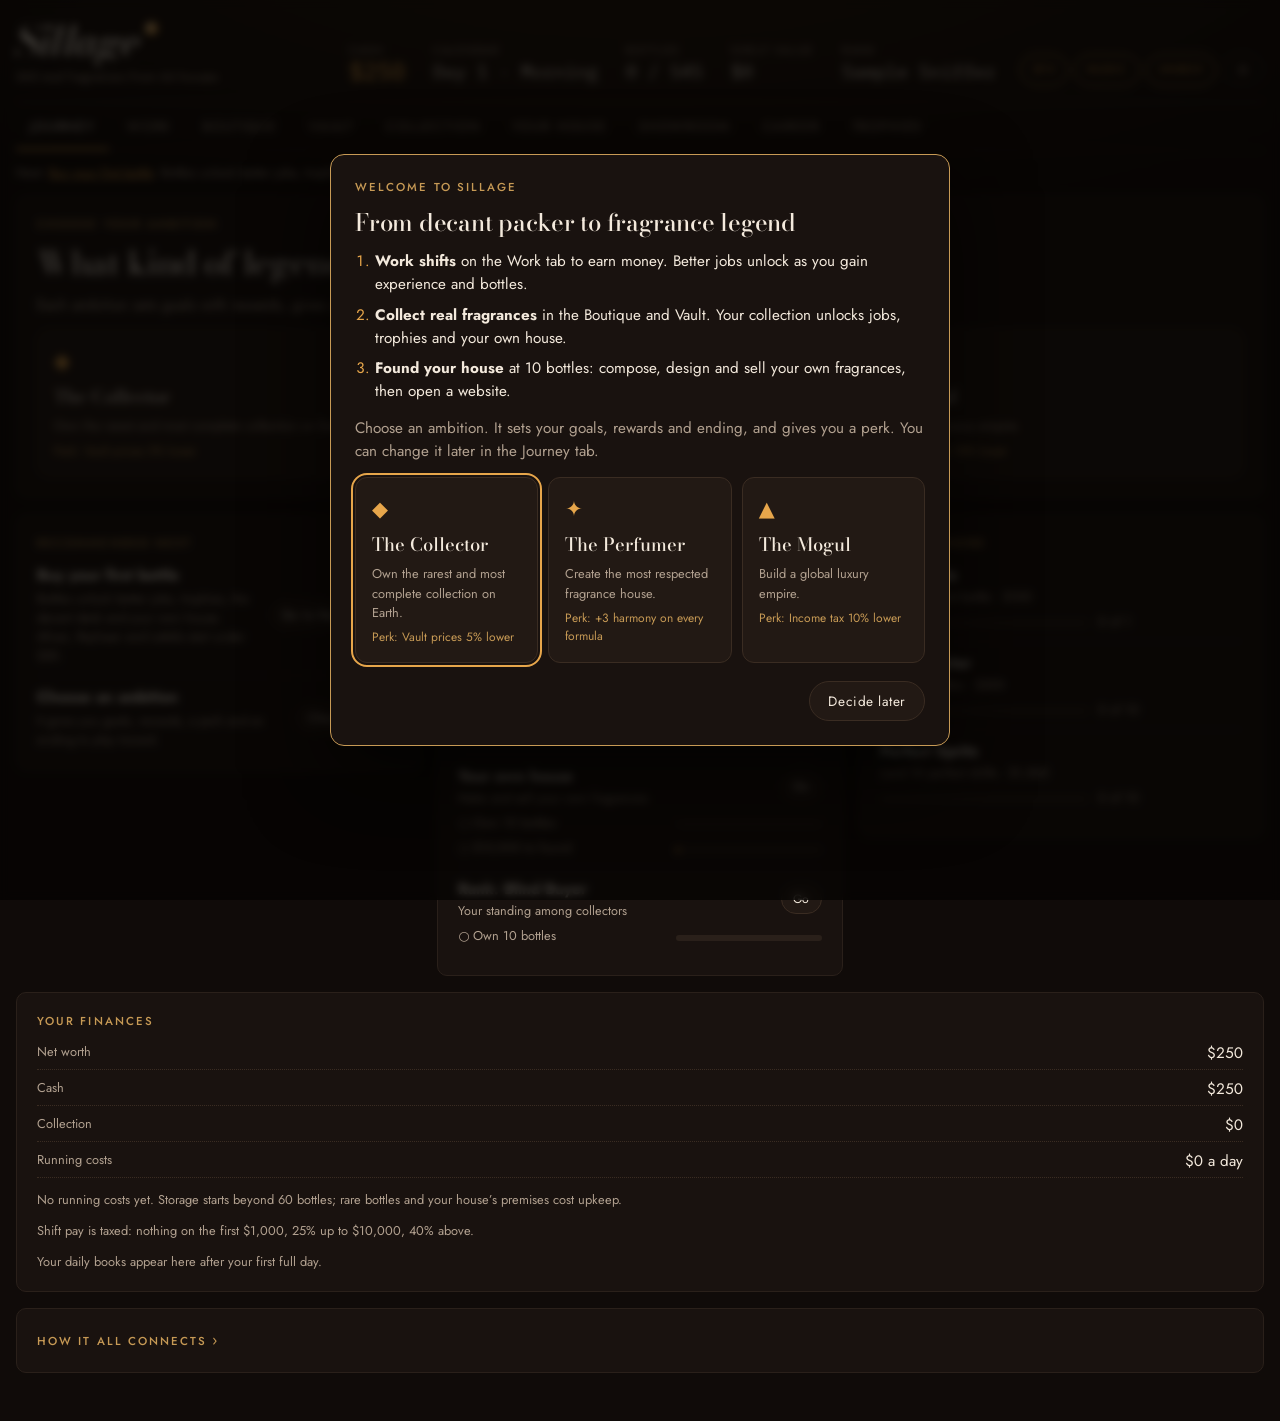
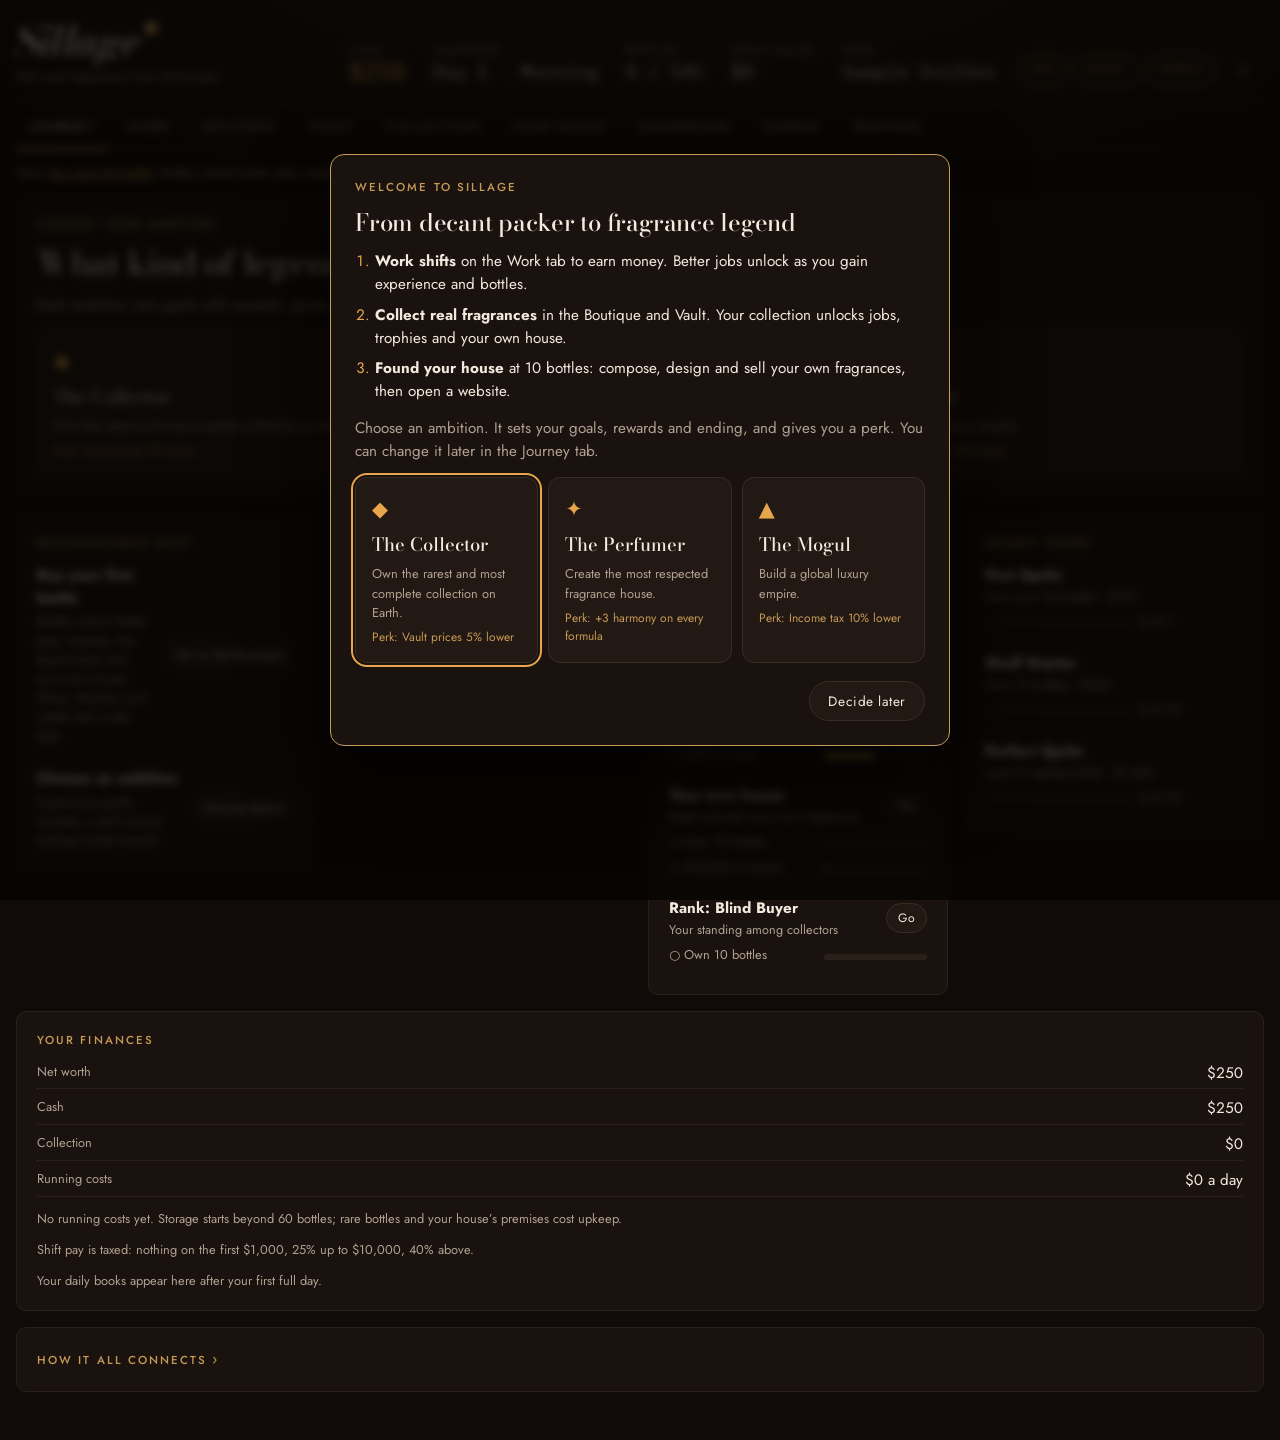
